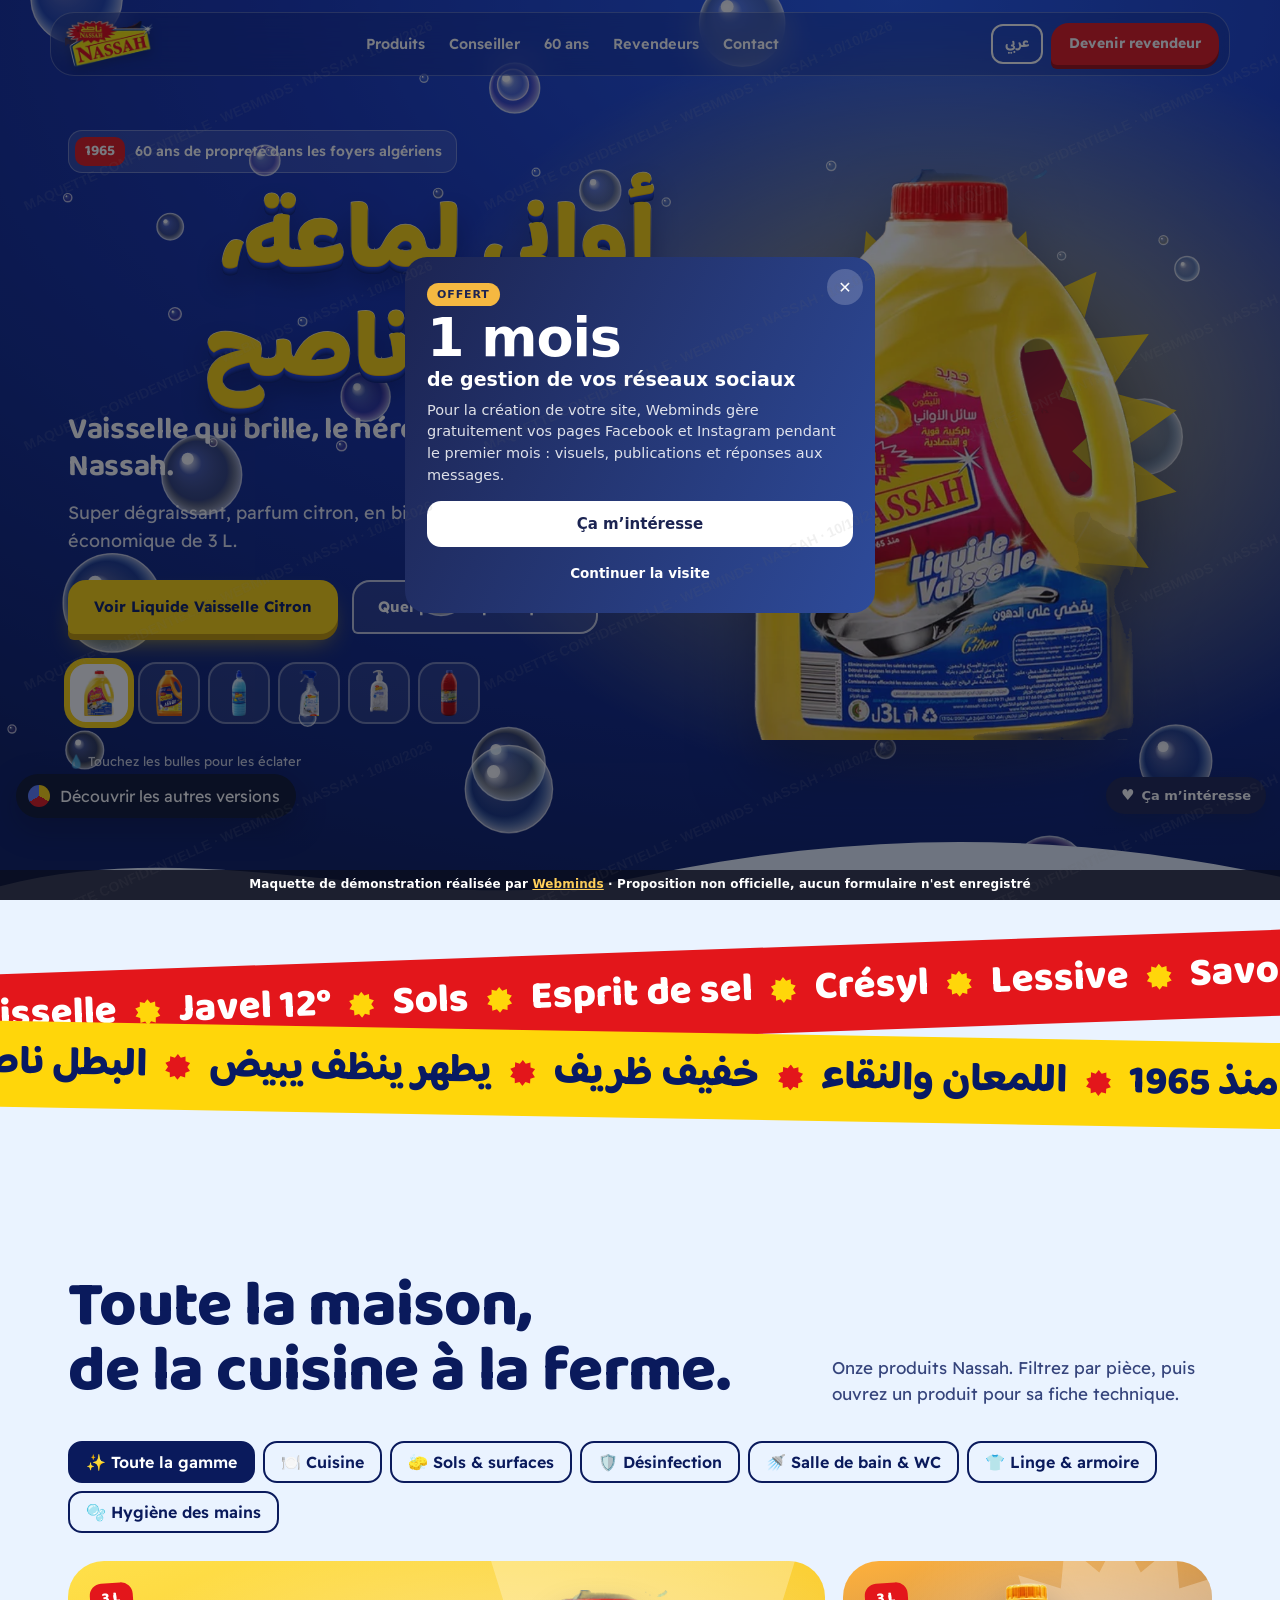
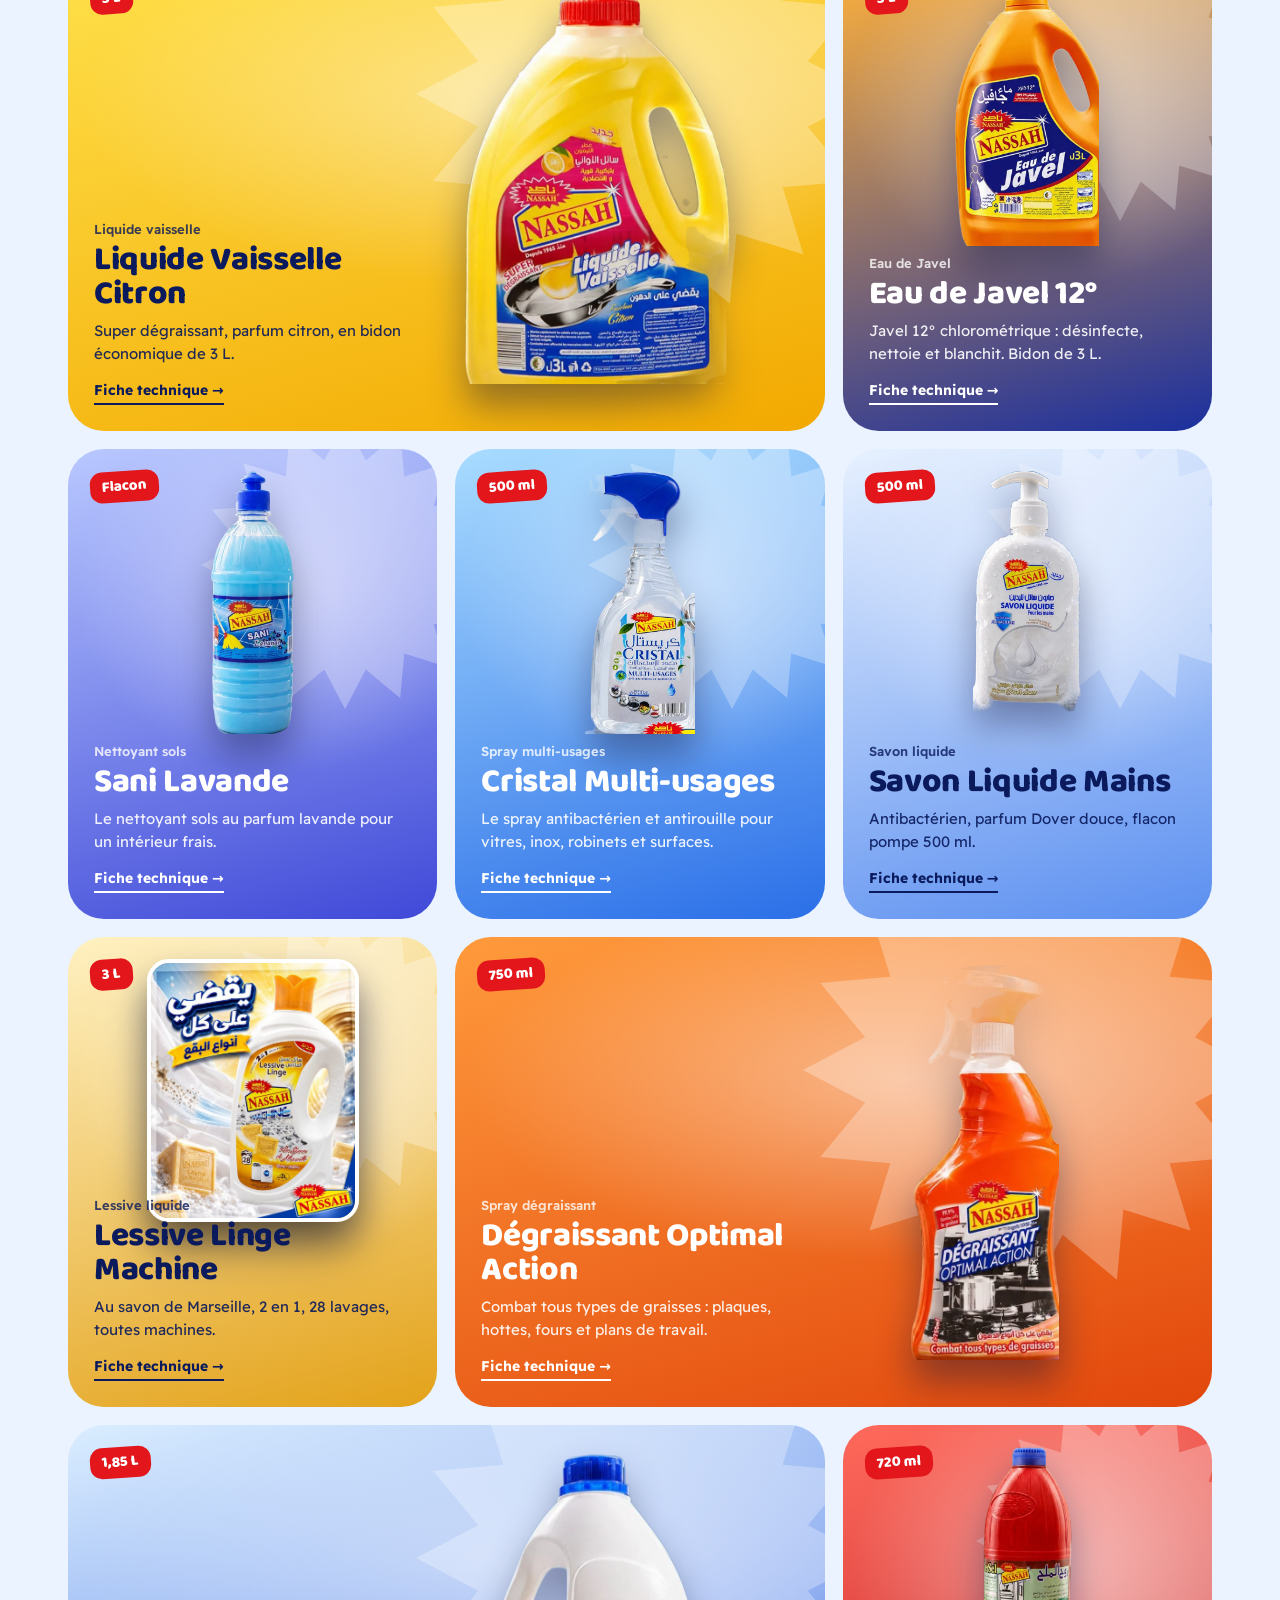
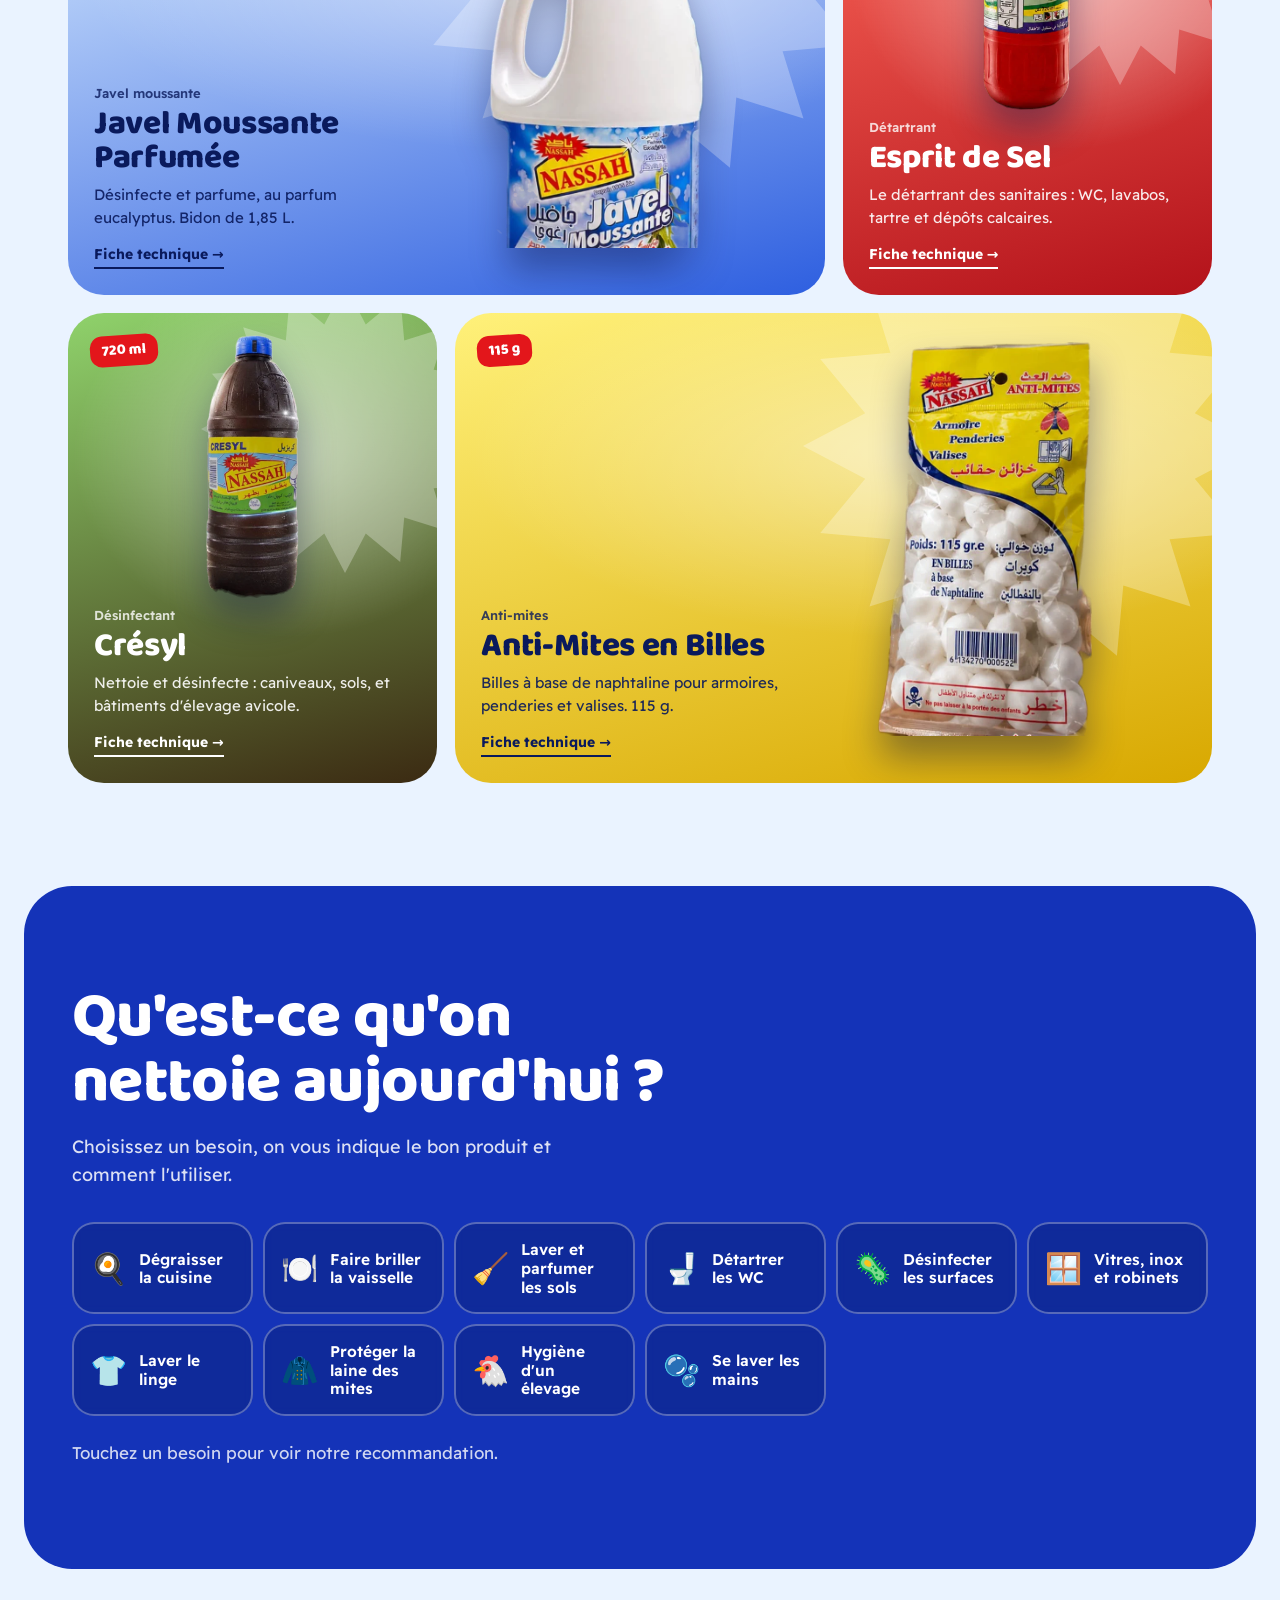
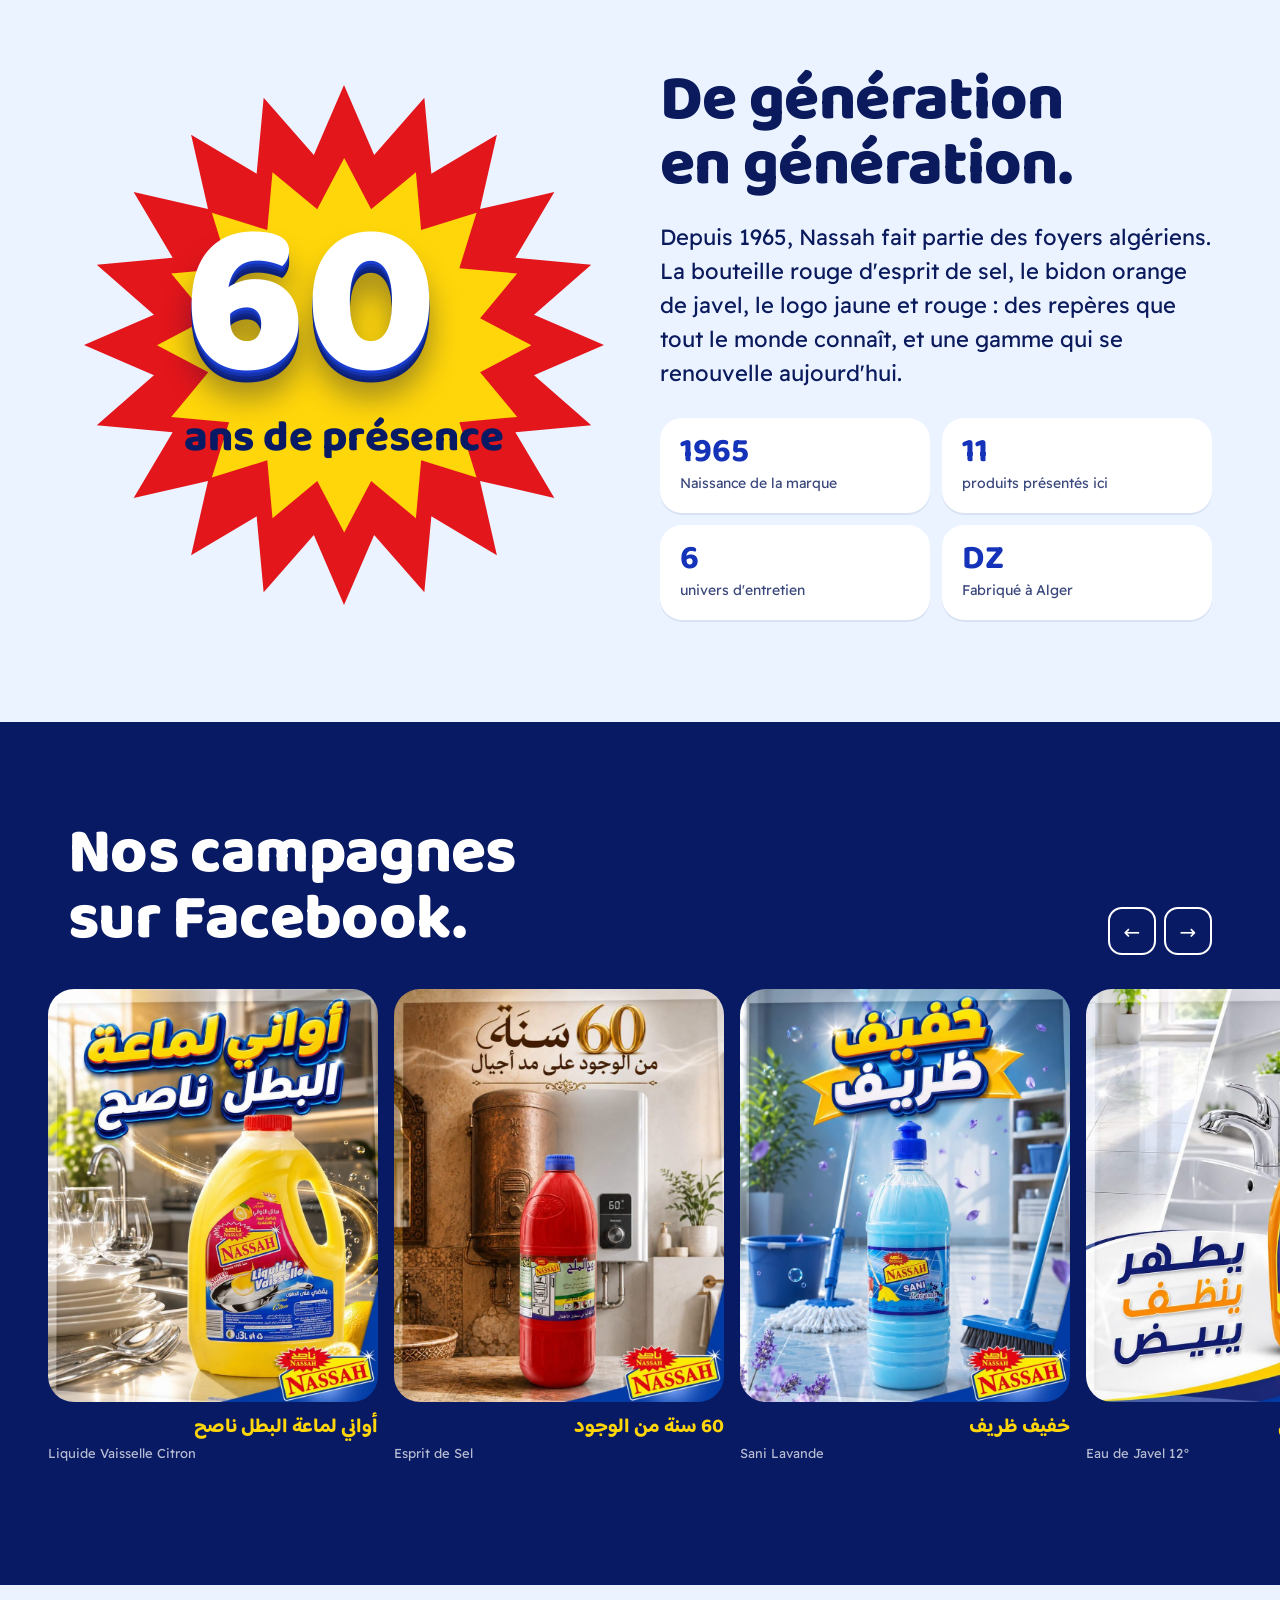
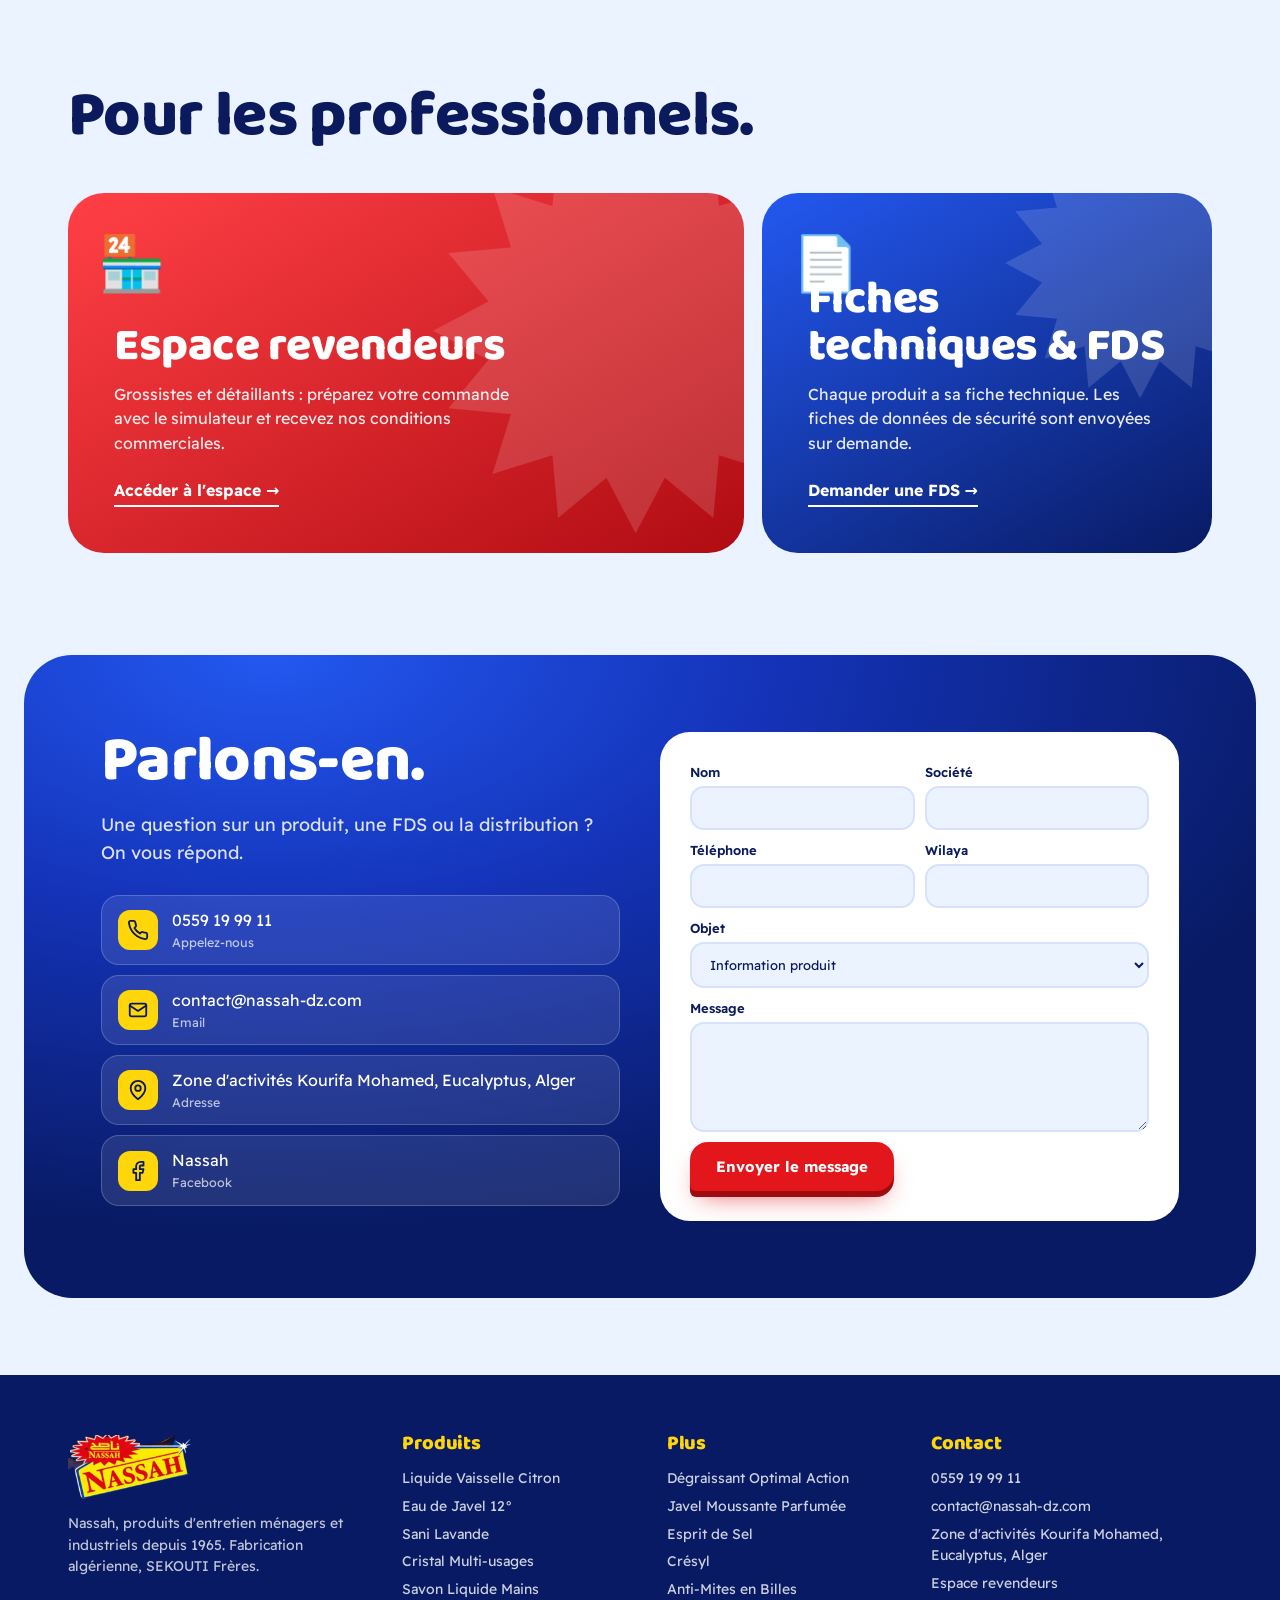
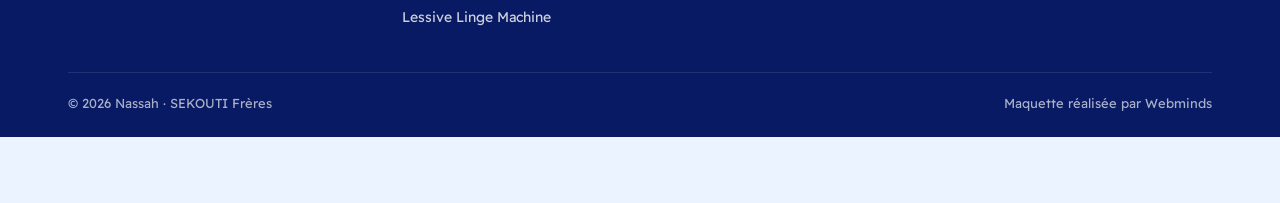
==== index.html @ f4f6f011 "QR codes réels, scan par caméra dans Nassah Connect et planche d'étiquettes à imprimer Co-Authored-B" ====
<!DOCTYPE html><html lang="fr"><head><meta charset="utf-8"><meta name="viewport" content="width=device-width,initial-scale=1,viewport-fit=cover"><meta name="theme-color" content="#1433b8"><link rel="preconnect" href="https://fonts.googleapis.com"><link rel="preconnect" href="https://fonts.gstatic.com" crossorigin><link href="https://fonts.googleapis.com/css2?family=Baloo+Bhaijaan+2:wght@600;700;800&family=Readex+Pro:wght@300;400;600;700&display=swap" rel="stylesheet"><style>:root{--yel:#ffd60a;--sun:#ffec80;--red:#e3161b;--blue:#1433b8;--royal:#2358f0;--navy:#081a63;--sky:#eaf3ff;--ink:#0a1a5c;--d:'Baloo Bhaijaan 2','Readex Pro',system-ui,sans-serif;--f:'Readex Pro',system-ui,sans-serif;--ease:cubic-bezier(.2,.8,.2,1)}*{box-sizing:border-box;margin:0;padding:0}:root{box-sizing:border-box;padding-top:env(safe-area-inset-top,0);padding-bottom:env(safe-area-inset-bottom,0)}html{scroll-behavior:smooth;overflow-x:clip;scroll-padding-top:90px}body{font-family:var(--f);background:var(--sky);color:var(--ink);overflow-x:clip;-webkit-font-smoothing:antialiased;line-height:1.55;font-size:16px}img{max-width:100%;display:block}a{color:inherit;text-decoration:none}button,input,select,textarea{font-family:inherit;font-size:inherit}:focus-visible{outline:3px solid var(--yel);outline-offset:3px;border-radius:6px}.skip{position:absolute;left:-9999px}.skip:focus{left:16px;top:16px;z-index:200;background:#fff;padding:10px 16px;border-radius:10px}.wrap{max-width:1240px;margin:0 auto;padding-inline:clamp(18px,4vw,48px)}section{padding-block:clamp(64px,8vw,112px);position:relative}h1,h2,h3,h4{font-family:var(--d);font-weight:800;line-height:1.02;letter-spacing:-.01em}h2{font-size:clamp(34px,5vw,68px)}html[lang=ar] h1,html[lang=ar] h2,html[lang=ar] h3{line-height:1.2}svg.i{width:1.1em;height:1.1em;flex:none}.x3d{font-family:'Baloo Bhaijaan 2',sans-serif;font-weight:800;color:var(--yel);direction:rtl;line-height:1.15;text-shadow:0 1px 0 #f0b400,0 2px 0 #1b3fd0,0 3px 0 #1a3bc6,0 4px 0 #1736b8,0 5px 0 #1532aa,0 6px 0 #122c98,0 7px 0 #0f2686,0 8px 0 #0c2076,0 16px 26px rgba(4,12,60,.45);-webkit-text-stroke:1.5px #fff5c2;paint-order:stroke fill}.x3d.w{color:#fff;-webkit-text-stroke:1.5px #fff;text-shadow:0 2px 0 #1b3fd0,0 3px 0 #1a3bc6,0 4px 0 #1736b8,0 5px 0 #1532aa,0 6px 0 #122c98,0 7px 0 #0f2686,0 8px 0 #0c2076,0 16px 26px rgba(4,12,60,.45)}.btn{display:inline-flex;align-items:center;justify-content:center;gap:10px;background:var(--red);color:#fff;padding:15px 26px;border-radius:18px 18px 18px 6px;font-weight:700;font-size:15px;border:0;cursor:pointer;white-space:nowrap;transition:transform .35s var(--ease),background .3s,box-shadow .35s;box-shadow:0 6px 0 #9e0c10,0 14px 26px -10px rgba(227,22,27,.7)}html[dir=rtl] .btn{border-radius:18px 18px 6px 18px}.btn:hover{transform:translateY(-3px);box-shadow:0 9px 0 #9e0c10,0 20px 30px -12px rgba(227,22,27,.7)}.btn:active{transform:translateY(3px);box-shadow:0 2px 0 #9e0c10}.btn.y{background:var(--yel);color:var(--navy);box-shadow:0 6px 0 #c79a00,0 14px 26px -10px rgba(255,214,10,.8)}.btn.y:hover{box-shadow:0 9px 0 #c79a00,0 20px 30px -12px rgba(255,214,10,.8)}.btn.ghost{background:rgba(255,255,255,.1);color:#fff;box-shadow:inset 0 0 0 2px rgba(255,255,255,.7)}.btn.ghost:hover{background:#fff;color:var(--navy)}.btn.sm{padding:10px 18px;font-size:14px;box-shadow:0 4px 0 #9e0c10}.btn.done{background:#18a558;box-shadow:0 6px 0 #0d6b38}.prog{position:fixed;top:0;left:0;height:4px;background:linear-gradient(90deg,var(--yel),var(--red));width:0;z-index:100}header.top{position:fixed;top:calc(12px + env(safe-area-inset-top,0px));left:50%;transform:translateX(-50%);z-index:60;width:min(1180px,calc(100% - 24px));display:flex;align-items:center;justify-content:space-between;gap:12px;padding:8px 10px 8px 14px;background:rgba(8,26,99,.25);border:1px solid rgba(255,255,255,.25);backdrop-filter:blur(16px);-webkit-backdrop-filter:blur(16px);border-radius:24px;color:#fff;transition:.35s}header.top.solid{background:rgba(255,255,255,.95);color:var(--navy);border-color:rgba(8,26,99,.08);box-shadow:0 16px 40px -18px rgba(8,26,99,.45)}header.top .logo img{height:46px;width:auto;filter:drop-shadow(0 3px 6px rgba(0,0,0,.25))}header.top nav{display:flex;gap:24px;font-size:14.5px;font-weight:600}header.top nav a{position:relative;padding:6px 0}header.top nav a::after{content:"";position:absolute;inset-inline:0;bottom:0;height:3px;border-radius:3px;background:var(--yel);transform:scaleX(0);transition:.3s}header.top nav a:hover::after{transform:scaleX(1)}.hr{display:flex;align-items:center;gap:8px}.lang{background:0 0;border:2px solid currentColor;color:inherit;border-radius:12px;padding:6px 12px;font-weight:700;font-size:14px;cursor:pointer;font-family:'Baloo Bhaijaan 2',sans-serif}.burger{display:none;width:44px;height:44px;border-radius:14px;border:0;background:var(--yel);color:var(--navy);font-size:20px;cursor:pointer}.menu{position:fixed;inset:0;z-index:70;background:var(--blue);color:#fff;display:none;flex-direction:column;justify-content:center;gap:8px;padding:0 32px}.menu.open{display:flex}.menu a{font-family:var(--d);font-size:clamp(32px,9vw,54px);font-weight:800}.menu .mx{position:absolute;top:calc(20px + env(safe-area-inset-top,0px));inset-inline-end:20px;width:48px;height:48px;border-radius:14px;border:0;background:#fff;color:var(--navy);font-size:20px;cursor:pointer}canvas.bcanvas{position:absolute;inset:0;width:100%;height:100%;z-index:1}.hero{--c1:#ffe04a;--c2:#f2a900;min-height:100svh;padding:0;color:#fff;overflow:hidden;display:flex;align-items:center;background:radial-gradient(70% 70% at 74% 44%,color-mix(in srgb,var(--c1) 70%,transparent) 0,transparent 60%),radial-gradient(120% 100% at 70% 0,var(--royal) 0,var(--blue) 40%,var(--navy) 100%);transition:background 1s}.hgrid{position:relative;z-index:2;display:grid;grid-template-columns:1.05fr .95fr;gap:24px;align-items:center;width:100%;padding-block:130px 150px;pointer-events:none}.hgrid a,.hgrid button{pointer-events:auto}.since{display:inline-flex;align-items:center;gap:10px;background:rgba(255,255,255,.12);border:1px solid rgba(255,255,255,.3);border-radius:14px;padding:6px 14px 6px 6px;font-weight:600;font-size:14px}html[dir=rtl] .since{padding:6px 6px 6px 14px}.since b{background:var(--red);border-radius:10px;padding:3px 10px;font-family:var(--d);font-size:15px}.hslog{font-size:clamp(46px,7.4vw,112px);margin:18px 0 4px;min-height:2.3em;display:flex;align-items:flex-end}.hslog span{display:inline-block;animation:slogIn .8s var(--ease) both}@keyframes slogIn{from{opacity:0;transform:translateY(30px) scale(.9) rotate(-2deg)}to{opacity:1;transform:none}}.hero h1{font-size:clamp(22px,2.4vw,32px);font-weight:700;max-width:520px;line-height:1.2}.hero .lead{max-width:470px;font-size:clamp(15px,1.4vw,18px);opacity:.88;margin:12px 0 26px}.acts{display:flex;gap:14px;flex-wrap:wrap;align-items:center}.hint{display:inline-flex;align-items:center;gap:8px;margin-top:26px;font-size:13px;opacity:.8}.hint .pc{background:var(--yel);color:var(--navy);border-radius:8px;padding:1px 8px;font-weight:800;opacity:0;transition:.3s}.hint.on .pc{opacity:1}.hstage{position:relative;height:clamp(380px,48vw,640px);display:grid;place-items:center;--px:0;--py:0}.hstage .sun{position:absolute;width:88%;aspect-ratio:1;color:var(--yel);opacity:.95;animation:spin 40s linear infinite;filter:drop-shadow(0 20px 40px rgba(0,0,0,.25))}.hstage .sun2{position:absolute;width:64%;aspect-ratio:1;color:var(--red);animation:spin 28s linear infinite reverse}@keyframes spin{to{rotate:360deg}}.hstage .ring{position:absolute;width:60%;aspect-ratio:1;border-radius:50%;border:2px solid rgba(255,255,255,.4);animation:ring 5s ease-out infinite}.hstage .ring:nth-of-type(2){animation-delay:2.5s}@keyframes ring{0%{scale:.5;opacity:.9}100%{scale:1.6;opacity:0}}.hprod{position:relative;height:84%;display:grid;place-items:center;transform:translate(calc(var(--px)*18px),calc(var(--py)*12px));transition:transform .3s ease-out}.hprod img{max-height:100%;width:auto;filter:drop-shadow(0 34px 30px rgba(4,12,60,.5));animation:flo 6s ease-in-out infinite}.hprod img.phot{border-radius:32px;max-height:88%;box-shadow:0 30px 60px -20px rgba(0,0,0,.6);border:6px solid #fff}.hprod img.off{opacity:0;transform:translateY(60px) rotate(8deg) scale(.85)}.hprod img{transition:opacity .6s,transform .8s var(--ease)}@keyframes flo{50%{translate:0 -16px}}.pick{display:flex;gap:8px;margin-top:28px;flex-wrap:wrap}.pick button{width:62px;height:62px;border-radius:18px;border:2px solid rgba(255,255,255,.35);background:rgba(255,255,255,.1);cursor:pointer;display:grid;place-items:center;padding:6px;transition:.3s var(--ease)}.pick button img{max-height:100%;width:auto}.pick button:hover{transform:translateY(-4px);background:rgba(255,255,255,.22)}.pick button.on{background:#fff;border-color:var(--yel);box-shadow:0 0 0 4px var(--yel)}.hwave{position:absolute;bottom:-1px;left:0;width:100%;height:clamp(50px,8vw,110px);z-index:3;pointer-events:none}.hwave path{fill:var(--sky)}.bands{overflow:hidden;padding:30px 0 50px}.bands .in{margin:0 -5%;transform:rotate(-2deg)}.band{overflow:hidden;white-space:nowrap;padding:12px 0;background:var(--red);color:#fff;display:flex}.band.y{background:var(--yel);color:var(--navy);transform:rotate(3deg) translateY(-6px)}.band .mq{display:flex}.band .mq>div{display:flex;align-items:center;animation:mq 40s linear infinite;flex:none}.band.y .mq>div{animation-direction:reverse}.band b{font-family:var(--d);font-weight:800;font-size:clamp(22px,3.2vw,40px);margin-inline:18px}.band .st{width:26px;height:26px;color:var(--yel);flex:none}.band.y .st{color:var(--red)}@keyframes mq{to{transform:translateX(-100%)}}.head{display:flex;justify-content:space-between;align-items:flex-end;gap:24px;flex-wrap:wrap}.head p{max-width:380px;font-size:17px;opacity:.8}.chips{display:flex;gap:8px;flex-wrap:wrap;margin-top:34px}.chip{border:2px solid var(--ink);background:0 0;color:var(--ink);border-radius:14px;padding:9px 16px;font-weight:600;cursor:pointer;transition:.25s}.chip:hover{background:#fff}.chip.on{background:var(--ink);color:#fff}.grid{display:grid;grid-template-columns:repeat(3,1fr);gap:18px;margin-top:28px}.card{position:relative;border-radius:36px;min-height:470px;padding:26px;display:flex;flex-direction:column;justify-content:flex-end;overflow:hidden;color:var(--k);background:radial-gradient(90% 60% at 60% 30%,rgba(255,255,255,.45),transparent 65%),linear-gradient(165deg,var(--c1),var(--c2));transition:transform .5s var(--ease),box-shadow .5s,opacity .4s}.card.wide{grid-column:span 2}.card:hover{transform:translateY(-8px);box-shadow:0 40px 60px -34px rgba(8,26,99,.7)}.card .sb{position:absolute;width:78%;top:-6%;inset-inline-end:-14%;color:rgba(255,255,255,.28);transition:rotate 1.2s var(--ease)}.card:hover .sb{rotate:40deg}.card .pi{position:absolute;top:22px;left:0;right:0;height:60%;display:grid;place-items:center;z-index:1;transition:transform .7s var(--ease)}.card .pi img{max-height:100%;width:auto;filter:drop-shadow(0 22px 18px rgba(4,12,60,.4))}.card .pi img.phot{border-radius:22px;max-height:96%;border:4px solid #fff;box-shadow:0 20px 40px -14px rgba(0,0,0,.5)}.card:hover .pi{transform:translateY(-8px) rotate(-5deg) scale(1.05)}.card .tx{position:relative;z-index:2}.card .ty{font-size:13px;font-weight:600;opacity:.8}.card h3{font-size:clamp(26px,2.6vw,34px);margin:4px 0 6px}.card p{font-size:15px;opacity:.9;max-width:380px}.card .fmt{position:absolute;top:22px;inset-inline-start:22px;z-index:3;background:var(--red);color:#fff;font-family:var(--d);font-weight:800;border-radius:12px;padding:4px 12px;font-size:15px;transform:rotate(-4deg)}.card .go{display:inline-flex;align-items:center;gap:8px;margin-top:14px;font-weight:700;font-size:14px;border-bottom:2px solid currentColor;padding-bottom:2px}.card.hide{display:none}.adv{background:var(--blue);color:#fff;border-radius:48px;margin-inline:clamp(10px,2vw,24px);overflow:hidden}.adv .wrap{position:relative;z-index:2;pointer-events:none}.adv .wrap *{pointer-events:auto}.adv h2{color:#fff}.adv p.sub{opacity:.85;margin-top:14px;font-size:18px;max-width:560px}.needs{display:grid;grid-template-columns:repeat(auto-fill,minmax(180px,1fr));gap:10px;margin-top:34px}.need{border:2px solid rgba(255,255,255,.3);border-radius:22px;background:rgba(8,26,99,.35);padding:16px;text-align:start;cursor:pointer;color:#fff;display:flex;align-items:center;gap:12px;font-weight:600;font-size:15.5px;line-height:1.2;transition:.3s var(--ease);backdrop-filter:blur(4px)}.need:hover{transform:translateY(-4px);border-color:#fff}.need.on{background:var(--yel);color:var(--navy);border-color:var(--yel)}.need .em{font-size:30px;line-height:1}.nres{margin-top:24px}.nbox{display:grid;grid-template-columns:.85fr 1.15fr;gap:18px;background:#fff;color:var(--ink);border-radius:34px;padding:14px;animation:pop .5s var(--ease)}@keyframes pop{from{opacity:0;transform:translateY(20px) scale(.97)}}.nstage{border-radius:24px;display:flex;align-items:flex-end;justify-content:center;gap:4px;padding:26px 14px 16px;min-height:300px;position:relative;overflow:hidden;background:linear-gradient(160deg,var(--c1),var(--c2))}.nstage .sb{position:absolute;width:90%;color:rgba(255,255,255,.35);top:5%;animation:spin 30s linear infinite}.nstage img{position:relative;max-height:260px;width:auto;filter:drop-shadow(0 18px 14px rgba(4,12,60,.4))}.nstage img.phot{max-height:270px;border-radius:18px;border:4px solid #fff}.nstage img+img{max-height:210px}.ninfo{padding:14px 10px}.ninfo .r{display:inline-block;background:var(--red);color:#fff;border-radius:10px;padding:4px 12px;font-size:13px;font-weight:700}.ninfo h3{font-size:clamp(26px,2.8vw,38px);margin:12px 0}.ninfo ul{list-style:none;display:grid;gap:10px;margin:14px 0 18px}.ninfo li{display:flex;gap:12px;align-items:flex-start}.ninfo li svg{background:var(--yel);color:var(--navy);border-radius:8px;padding:3px;width:24px;height:24px}.empty{opacity:.8;font-size:17px}.hist{overflow:hidden}.hgrid2{display:grid;grid-template-columns:1fr 1fr;gap:40px;align-items:center}.sixty{position:relative;display:grid;place-items:center;aspect-ratio:1;max-width:520px;margin-inline:auto;width:100%}.sixty .sb{position:absolute;inset:0;color:var(--red);animation:spin 60s linear infinite}.sixty .sb2{position:absolute;inset:14%;color:var(--yel);animation:spin 45s linear infinite reverse}.sixty .n{position:relative;font-family:'Baloo Bhaijaan 2';font-weight:800;font-size:clamp(120px,17vw,230px);line-height:.8;color:#fff;text-shadow:0 3px 0 #1b3fd0,0 6px 0 #1532aa,0 9px 0 #0f2686,0 12px 0 #0c2076,0 26px 30px rgba(4,12,60,.4)}.sixty .n small{display:block;text-align:center;font-size:.2em;color:var(--navy);text-shadow:none;margin-top:18px}.hist p.big{font-size:clamp(18px,1.8vw,22px);margin-top:18px}.facts{display:grid;grid-template-columns:1fr 1fr;gap:12px;margin-top:28px}.fact{background:#fff;border-radius:22px;padding:18px 20px;box-shadow:0 2px 0 rgba(8,26,99,.08)}.fact b{display:block;font-family:var(--d);font-size:34px;line-height:1;color:var(--blue)}.fact span{font-size:14px;opacity:.8}.camp{background:var(--navy);color:#fff;overflow:hidden}.camp h2{color:#fff}.rail{display:flex;gap:16px;overflow-x:auto;scroll-snap-type:x mandatory;padding:34px clamp(18px,4vw,48px) 20px;scrollbar-width:thin;scrollbar-color:var(--yel) transparent}.rail figure{flex:0 0 clamp(240px,26vw,330px);scroll-snap-align:start;position:relative}.rail img{border-radius:26px;aspect-ratio:4/5;object-fit:cover;width:100%;transition:transform .5s var(--ease)}.rail figure:hover img{transform:translateY(-6px) rotate(-1deg)}.rail figcaption{margin-top:10px;font-family:'Baloo Bhaijaan 2';font-weight:700;font-size:20px;direction:rtl;text-align:right;color:var(--yel)}.rail figcaption small{display:block;direction:ltr;text-align:left;font-family:var(--f);font-weight:400;font-size:13px;color:#fff;opacity:.7}html[dir=rtl] .rail figcaption small{direction:rtl;text-align:right}.railnav{display:flex;gap:8px}.railnav button{width:48px;height:48px;border-radius:14px;border:2px solid #fff;background:0 0;color:#fff;font-size:20px;cursor:pointer}.railnav button:hover{background:#fff;color:var(--navy)}.duo{display:grid;grid-template-columns:1.2fr .8fr;gap:18px;margin-top:40px}.esp{position:relative;overflow:hidden;border-radius:36px;padding:clamp(26px,4vw,46px);min-height:360px;display:flex;flex-direction:column;justify-content:flex-end;color:#fff;transition:transform .5s var(--ease)}.esp:hover{transform:translateY(-6px)}.esp.r{background:linear-gradient(150deg,#ff4046,#b00c12)}.esp.b{background:linear-gradient(150deg,var(--royal),var(--navy))}.esp .sb{position:absolute;width:60%;top:-18%;inset-inline-end:-14%;color:rgba(255,255,255,.14);transition:rotate 1.4s var(--ease)}.esp:hover .sb{rotate:45deg}.esp h3{font-size:clamp(30px,3.6vw,50px);position:relative}.esp p{max-width:420px;margin-top:10px;position:relative;opacity:.9}.esp .go{position:relative;margin-top:22px;font-weight:700;display:inline-flex;gap:8px;border-bottom:2px solid;align-self:flex-start;padding-bottom:2px}.esp .ico{position:absolute;top:28px;inset-inline-start:30px;font-size:54px}.contact{position:relative;margin:0 clamp(10px,2vw,24px) clamp(40px,6vw,80px);border-radius:48px;overflow:hidden;background:radial-gradient(90% 90% at 20% 0,var(--royal),var(--blue) 45%,var(--navy));color:#fff}.contact .cg{position:relative;z-index:2;display:grid;grid-template-columns:1fr 1fr;gap:40px;padding:clamp(34px,6vw,80px);pointer-events:none}.contact .cg *{pointer-events:auto}.contact h2{color:#fff}.cinfo{display:grid;gap:10px;margin-top:28px}.cinfo a{display:flex;align-items:center;gap:14px;background:rgba(255,255,255,.1);border:1px solid rgba(255,255,255,.2);border-radius:18px;padding:12px 16px;transition:.3s}.cinfo a:hover{background:rgba(255,255,255,.2)}.cinfo svg{width:40px;height:40px;background:var(--yel);color:var(--navy);border-radius:12px;padding:9px}.cinfo small{display:block;opacity:.7;font-size:12.5px}.f{display:grid;grid-template-columns:1fr 1fr;gap:10px;align-content:start;background:#fff;border-radius:30px;padding:clamp(18px,3vw,30px);color:var(--ink)}.f .full{grid-column:1/-1}.f label{display:grid;gap:4px;font-size:13px;font-weight:600}.f input,.f select,.f textarea{border:2px solid #d6e2fb;background:var(--sky);border-radius:14px;padding:12px 14px;color:var(--ink);width:100%}.f input:focus,.f select:focus,.f textarea:focus{border-color:var(--blue);outline:0}.f textarea{min-height:110px;resize:vertical}.f .btn{grid-column:1/-1;justify-self:start}.ft{background:var(--navy);color:#fff;padding:60px 0 24px}.fg{display:grid;grid-template-columns:1.3fr 1fr 1fr 1.2fr;gap:30px}.flogo{height:64px;width:auto;margin-bottom:14px}.ft p{opacity:.75;max-width:320px;font-size:14px}.ft h4{font-size:20px;margin-bottom:10px;color:var(--yel)}.ft a{display:block;opacity:.8;font-size:14px;padding:3px 0}.ft a:hover{opacity:1;color:var(--yel)}.fb{display:flex;justify-content:space-between;gap:12px;flex-wrap:wrap;border-top:1px solid rgba(255,255,255,.15);margin-top:40px;padding-top:20px;font-size:13px;opacity:.65}.rv{opacity:0;transform:translateY(28px);transition:opacity .7s,transform .8s var(--ease)}.rv.in{opacity:1;transform:none}.phero{--c1:#ffe04a;--c2:#f2a900;padding:0;overflow:hidden;color:var(--k,#fff);background:radial-gradient(80% 80% at 70% 40%,rgba(255,255,255,.4),transparent 60%),linear-gradient(160deg,var(--c1),var(--c2))}.phero .hgrid{padding-block:140px 130px}.crumb{font-size:14px;opacity:.8;display:flex;gap:8px;flex-wrap:wrap}.crumb a{text-decoration:underline}.phero h1{font-size:clamp(40px,6vw,82px);margin:14px 0 10px;line-height:.98}.phero .x3d{font-size:clamp(30px,4.2vw,58px);margin:8px 0 14px}.phero .lead{font-size:18px;max-width:520px;opacity:.92}.tags{display:flex;flex-wrap:wrap;gap:8px;margin:18px 0 24px}.tags span{background:rgba(255,255,255,.3);border:1.5px solid rgba(255,255,255,.55);border-radius:12px;padding:6px 12px;font-weight:600;font-size:14px;backdrop-filter:blur(4px)}.phero .hstage .sun{color:rgba(255,255,255,.45)}.phero .hstage .sun2{color:rgba(255,255,255,.25)}.phero .hwave path{fill:var(--sky)}.pgrid{display:grid;grid-template-columns:1.1fr .9fr;gap:22px;align-items:start}.panel{background:#fff;border-radius:32px;padding:clamp(22px,3vw,36px)}.panel h2{font-size:clamp(28px,3vw,40px);margin-bottom:14px}.panel p{font-size:17px}.steps{list-style:none;counter-reset:s;display:grid;gap:12px;margin-top:8px}.steps li{counter-increment:s;display:flex;gap:14px;align-items:flex-start;font-size:16px}.steps li::before{content:counter(s);flex:none;width:36px;height:36px;border-radius:12px;background:var(--yel);color:var(--navy);font-family:var(--d);font-weight:800;display:grid;place-items:center;font-size:19px}.caut{list-style:none;display:grid;gap:10px}.caut li{display:flex;gap:12px;align-items:flex-start}.caut svg{color:var(--red);width:22px;height:22px;margin-top:2px}.specs{display:grid;grid-template-columns:1fr 1fr;gap:10px;margin-top:18px}.specs div{background:var(--sky);border-radius:18px;padding:14px 16px}.specs small{display:block;font-size:12.5px;opacity:.7}.specs b{font-family:var(--d);font-size:22px}.postimg{border-radius:28px;overflow:hidden;margin-top:18px}.rel{display:grid;grid-template-columns:repeat(4,1fr);gap:14px;margin-top:30px}.rel .card{min-height:340px;padding:20px}.rel .card h3{font-size:22px}.rel .card p{display:none}.sim{display:grid;grid-template-columns:1.3fr .7fr;gap:18px;margin-top:34px;align-items:start}.srow{display:grid;grid-template-columns:56px 1fr auto;gap:14px;align-items:center;background:#fff;border-radius:20px;padding:10px 14px;margin-bottom:8px}.srow img{height:52px;width:auto;margin-inline:auto}.srow img.phot{border-radius:10px}.srow b{font-family:var(--d);font-size:19px;display:block;line-height:1.1}.srow small{opacity:.7;font-size:13px}.qty{display:flex;align-items:center;gap:6px}.qty button{width:36px;height:36px;border-radius:11px;border:2px solid var(--ink);background:#fff;font-weight:800;cursor:pointer}.qty button:hover{background:var(--ink);color:#fff}.qty output{min-width:32px;text-align:center;font-family:var(--d);font-weight:800;font-size:20px}.recap{position:sticky;top:100px;background:var(--navy);color:#fff;border-radius:30px;padding:26px}.recap h3{font-size:30px;color:var(--yel)}.recap ul{list-style:none;margin:16px 0;display:grid;gap:6px;font-size:15px}.recap li{display:flex;justify-content:space-between;gap:10px;border-bottom:1px dashed rgba(255,255,255,.2);padding-bottom:6px}.recap .tot{font-family:var(--d);font-size:26px;margin:10px 0 18px}.perks{display:grid;grid-template-columns:repeat(3,1fr);gap:14px;margin-top:34px}.perk{background:#fff;border-radius:26px;padding:24px}.perk .e{font-size:38px}.perk h3{font-size:24px;margin:10px 0 6px}@media (max-width:1000px){header.top .btn.sm,header.top nav{display:none}.burger{display:grid;place-items:center}.hgrid{grid-template-columns:1fr;padding-block:110px 120px;text-align:start}.hstage{height:clamp(320px,80vw,460px);order:-1;margin-top:10px}.hslog{min-height:0}.grid{grid-template-columns:1fr 1fr}.card.wide{grid-column:span 2}.contact .cg,.duo,.hgrid2,.pgrid,.sim{grid-template-columns:1fr}.nbox{grid-template-columns:1fr}.fg{grid-template-columns:1fr 1fr}.rel{grid-template-columns:1fr 1fr}.perks{grid-template-columns:1fr}.recap{position:static}}@media (max-width:620px){.grid{grid-template-columns:1fr}.card.wide{grid-column:auto}.card{min-height:430px}.f{grid-template-columns:1fr}.fg{grid-template-columns:1fr}.facts{grid-template-columns:1fr 1fr}.adv,.contact{border-radius:32px}.pick button{width:52px;height:52px}}@media (prefers-reduced-motion:reduce){*,::after,::before{animation:none!important;transition:none!important}.rv{opacity:1;transform:none}}span.sb,span.sb2,span.sun,span.sun2{display:block}span.sb svg,span.sb2 svg,span.sun svg,span.sun2 svg{width:100%;height:100%;display:block}.hprod{height:78%;width:100%}.hprod img{height:100%;max-width:90%;object-fit:contain;margin-inline:auto}.hprod img.phot{height:88%;width:auto}.pick button img{height:100%;object-fit:contain}.card .pi img{height:100%;max-width:88%;object-fit:contain}.card .pi img.phot{height:96%;width:auto;max-width:92%}.nstage img{height:240px;max-height:none;object-fit:contain;max-width:48%}.nstage img:only-of-type{max-width:80%}.nstage img+img{height:190px}.nstage img.phot{height:260px;max-width:70%}.srow img{height:52px;max-width:56px;object-fit:contain}.hprod{position:absolute;inset:9% 4% 6%;height:auto;width:auto;display:flex;align-items:center;justify-content:center}.hprod img{height:auto;max-height:100%;max-width:90%;width:auto}.hprod img.phot{max-height:90%;height:auto}.pick button{display:flex;align-items:center;justify-content:center}.pick button img{height:auto;max-height:100%;max-width:100%}.card .pi{display:flex;align-items:center;justify-content:center;height:56%}.card .pi img{height:auto;max-height:100%;max-width:86%;width:auto}.card .pi img.phot{height:auto;max-height:100%}.card.wide .pi{top:6%;height:84%;left:auto;right:4%;width:52%}html[dir=rtl] .card.wide .pi{right:auto;left:4%}.card.wide .tx{max-width:46%}.card.wide .sb{width:60%;top:-20%;inset-inline-end:-6%}@media (max-width:620px){.card.wide .pi{top:22px;height:56%;left:0;right:0;width:auto}.card.wide .tx{max-width:none}}.hprod{inset:4% 2% 3%}.rail{scroll-padding-inline:clamp(18px,4vw,48px)}</style><link rel="icon" href="img/logo-nassah.png"><title>Nassah — Produits d'entretien depuis 1965</title><meta name="description" content="Nassah (SEKOUTI Frères) : liquide vaisselle, eau de javel, nettoyants sols, esprit de sel, crésyl, lessive, savon liquide… Produits d'entretien algériens depuis 1965."><meta name="robots" content="noindex, nofollow"></head><body data-home="1"><div id="hdr"></div><main id="main"><section class="hero" id="top"><canvas class="bcanvas"></canvas><div class="wrap hgrid"><div><span class="since"><b>1965</b><span data-ar="60 سنة من النقاء في البيوت الجزائرية">60 ans de propreté dans les foyers algériens</span></span><div class="hslog x3d" id="hslog"></div><h1 id="hname"></h1><p class="lead" id="hlead"></p><div class="acts"><a class="btn y" id="hlink" href="#gamme"></a><a class="btn ghost" href="#conseiller" data-ar="أي منتج لأي استعمال؟">Quel produit pour quoi ?</a></div><div class="pick" id="pick" role="group" aria-label="Choisir un produit"></div><span class="hint" id="hint"><span data-ar="💧 المسوا الفقاعات لتفجيرها">💧 Touchez les bulles pour les éclater</span><span class="pc" id="popc">0</span></span></div><div class="hstage" id="hs"><span class="sun"></span><span class="sun2"></span><i class="ring"></i><i class="ring"></i><div class="hprod" id="hprod"></div></div></div><svg class="hwave" viewBox="0 0 1440 110" preserveAspectRatio="none"><path d="M0 70 C240 10 480 110 720 60 S1200 10 1440 60 V110 H0Z"/></svg></section><div class="bands" aria-hidden="true"><div class="in"><div class="band"><div class="mq" data-w="Vaisselle|Javel 12°|Sols|Esprit de sel|Crésyl|Lessive|Savon mains|Anti-mites|Cristal"></div></div><div class="band y"><div class="mq" data-w="البطل ناصح|يطهر ينظف يبيض|خفيف ظريف|اللمعان والنقاء|منذ 1965"></div></div></div></div><section id="gamme"><div class="wrap"><div class="head"><h2 data-ar="كل البيت،<br>من المطبخ إلى المزرعة.">Toute la maison,<br>de la cuisine à la ferme.</h2><p data-ar="11 منتجا ناصح. اختاروا مكانا لتصفية المنتجات، واضغطوا على منتج لفيشه التقني.">Onze produits Nassah. Filtrez par pièce, puis ouvrez un produit pour sa fiche technique.</p></div><div class="chips" id="chips" role="group" aria-label="Filtrer"></div><div class="grid" id="grid"></div></div></section><section id="conseiller" class="adv"><canvas class="bcanvas" data-n="22"></canvas><div class="wrap"><h2 data-ar="واش حابين<br>تنظفو اليوم؟">Qu'est-ce qu'on<br>nettoie aujourd'hui ?</h2><p class="sub" data-ar="اختاروا حاجتكم ونقترح عليكم المنتج المناسب وطريقة الاستعمال.">Choisissez un besoin, on vous indique le bon produit et comment l'utiliser.</p><div class="needs" id="needs"></div><div class="nres" id="nres" aria-live="polite"></div></div></section><section id="histoire" class="hist"><div class="wrap hgrid2"><div class="sixty rv"><span class="sb"></span><span class="sb2"></span><div class="n">60<small data-ar="سنة من الوجود">ans de présence</small></div></div><div class="rv"><h2 data-ar="على مدّ أجيال.">De génération<br>en génération.</h2><p class="big" data-ar="منذ 1965، ناصح موجودة في البيوت الجزائرية. قارورة روح الملح الحمراء، بيدون جافيل البرتقالي، والشعار الأصفر والأحمر: علامات يعرفها الجميع، ومنتجات تتجدد اليوم بحلة جديدة.">Depuis 1965, Nassah fait partie des foyers algériens. La bouteille rouge d'esprit de sel, le bidon orange de javel, le logo jaune et rouge : des repères que tout le monde connaît, et une gamme qui se renouvelle aujourd'hui.</p><div class="facts"><div class="fact"><b>1965</b><span data-ar="تأسيس العلامة">Naissance de la marque</span></div><div class="fact"><b>11</b><span data-ar="منتجا في هذا الموقع">produits présentés ici</span></div><div class="fact"><b>6</b><span data-ar="أماكن في البيت">univers d'entretien</span></div><div class="fact"><b>DZ</b><span data-ar="صناعة جزائرية، الجزائر العاصمة">Fabriqué à Alger</span></div></div></div></div></section><section class="camp"><div class="wrap head"><h2 data-ar="حملاتنا<br>على فيسبوك.">Nos campagnes<br>sur Facebook.</h2><div class="railnav"><button type="button" id="rp" aria-label="Précédent">←</button><button type="button" id="rn" aria-label="Suivant">→</button></div></div><div class="rail" id="rail"></div></section><section><div class="wrap"><h2 class="rv" data-ar="للمحترفين.">Pour les professionnels.</h2><div class="duo"><a class="esp r rv" href="revendeurs.html"><span class="sb"></span><span class="ico" aria-hidden="true">🏪</span><h3 data-ar="فضاء الموزّعين">Espace revendeurs</h3><p data-ar="تجار الجملة والتجزئة: حضّروا طلبيتكم بالمحاكي واطلبوا شروطنا التجارية.">Grossistes et détaillants : préparez votre commande avec le simulateur et recevez nos conditions commerciales.</p><span class="go" data-ar="ادخلوا الفضاء ←">Accéder à l'espace →</span></a> <a class="esp b rv" href="#contact"><span class="sb"></span><span class="ico" aria-hidden="true">📄</span><h3 data-ar="الفيشات التقنية وFDS">Fiches techniques & FDS</h3><p data-ar="لكل منتج فيش تقني. ورقة بيانات السلامة متوفرة عند الطلب.">Chaque produit a sa fiche technique. Les fiches de données de sécurité sont envoyées sur demande.</p><span class="go" data-ar="اطلبوا FDS ←">Demander une FDS →</span></a></div></div></section><div class="contact" id="contact"><canvas class="bcanvas" data-n="16"></canvas><div class="cg"><div><h2 data-ar="تحدثوا معنا.">Parlons-en.</h2><p style="margin-top:14px;opacity:.85;font-size:18px" data-ar="سؤال عن منتج، طلب FDS أو توزيع؟ نجيبكم.">Une question sur un produit, une FDS ou la distribution ? On vous répond.</p><div class="cinfo" id="cinfo"></div></div><form class="f" id="form"><label><span data-ar="الاسم">Nom</span><input required autocomplete="name"></label> <label><span data-ar="المؤسسة">Société</span><input autocomplete="organization"></label> <label><span data-ar="الهاتف">Téléphone</span><input type="tel" required autocomplete="tel"></label> <label><span data-ar="الولاية">Wilaya</span><input></label> <label class="full"><span data-ar="الموضوع">Objet</span><select id="subj"></select></label> <label class="full"><span data-ar="رسالتكم">Message</span><textarea></textarea></label> <button class="btn" type="submit" data-ar="إرسال الرسالة">Envoyer le message</button></form></div></div></main><div id="ftr"></div><script>const _0x10df77=_0x308a;(function(_0x363643,_0x2ad97a){const _0x4f28db=_0x308a,_0x52d24e=_0x363643();while(!![]){try{const _0x587b4b=parseInt(_0x4f28db(0x196))/0x1+parseInt(_0x4f28db(0xd9))/0x2*(parseInt(_0x4f28db(0x128))/0x3)+-parseInt(_0x4f28db(0x167))/0x4*(-parseInt(_0x4f28db(0xc2))/0x5)+parseInt(_0x4f28db(0xaa))/0x6+-parseInt(_0x4f28db(0xf5))/0x7+-parseInt(_0x4f28db(0x12e))/0x8+-parseInt(_0x4f28db(0x158))/0x9;if(_0x587b4b===_0x2ad97a)break;else _0x52d24e['push'](_0x52d24e['shift']());}catch(_0x3b8ed8){_0x52d24e['push'](_0x52d24e['shift']());}}}(_0x3cee,0x96814));const _0x49f055=(function(){let _0x41a7a5=!![];return function(_0x10becc,_0x41ca51){const _0xa601c=_0x41a7a5?function(){const _0x2507dc=_0x308a;if(_0x41ca51){const _0x21edb6=_0x41ca51[_0x2507dc(0x80)](_0x10becc,arguments);return _0x41ca51=null,_0x21edb6;}}:function(){};return _0x41a7a5=![],_0xa601c;};}()),_0x3f41c8=_0x49f055(this,function(){const _0x3b7c32=_0x308a,_0x47f98d={'lyidH':function(_0x1697c9,_0x1bdc4f){return _0x1697c9!==_0x1bdc4f;}};if(_0x47f98d[_0x3b7c32(0xfa)](_0x3f41c8[_0x3b7c32(0x7d)]()[_0x3b7c32(0xea)]()['indexOf']('\x0a'),-0x1))return;return _0x3f41c8['toString']()[_0x3b7c32(0x151)](_0x3b7c32(0x13d))[_0x3b7c32(0xea)]()[_0x3b7c32(0x81)](_0x3f41c8)[_0x3b7c32(0x151)](_0x3b7c32(0x13d));});_0x3f41c8();function _0x308a(_0x2125ea,_0x317731){_0x2125ea=_0x2125ea-0x7c;const _0x32ceea=_0x3cee();let _0xf4b6=_0x32ceea[_0x2125ea];if(_0x308a['mrztsX']===undefined){var _0x3e10c2=function(_0x3f41c8){const _0x49f055='abcdefghijklmnopqrstuvwxyzABCDEFGHIJKLMNOPQRSTUVWXYZ0123456789+/=';let _0x3cee79='',_0x308aaa='',_0x22bb43=_0x3cee79+_0x3e10c2,_0x45fdb5=(''+function(){return 0x0;})['indexOf']('\x0a')!==-0x1;for(let _0x103572=0x0,_0x323cb5,_0x33c1a8,_0x570502=0x0;_0x33c1a8=_0x3f41c8['charAt'](_0x570502++);~_0x33c1a8&&(_0x323cb5=_0x103572%0x4?_0x323cb5*0x40+_0x33c1a8:_0x33c1a8,_0x103572++%0x4)?_0x3cee79+=_0x45fdb5||_0x22bb43['charCodeAt'](_0x570502+0xa)-0xa!==0x0?String['fromCharCode'](0xff&_0x323cb5>>(-0x2*_0x103572&0x6)):_0x103572:0x0){_0x33c1a8=_0x49f055['indexOf'](_0x33c1a8);}for(let _0x519485=0x0,_0x5d60f1=_0x3cee79['length'];_0x519485<_0x5d60f1;_0x519485++){_0x308aaa+='%'+('00'+_0x3cee79['charCodeAt'](_0x519485)['toString'](0x10))['slice'](-0x2);}return decodeURIComponent(_0x308aaa);};_0x308a['qiGWln']=_0x3e10c2,_0x308a['OmljiU']={},_0x308a['mrztsX']=!![];}const _0x7210d3=_0x32ceea[0x0];_0x308a['DCkxpC']!==_0x7210d3&&(_0x308a['OmljiU']={},_0x308a['DCkxpC']=_0x7210d3);const _0x3ee7c9=_0x308a['OmljiU'][_0x2125ea];if(_0x3ee7c9===undefined){const _0x4c7c81=function(_0x543b20){this['TApcLs']=_0x543b20,this['YWtILs']=[0x1,0x0,0x0],this['rXagHk']=function(){return'newState';},this['xRuBoB']='\x5c\x77\x2b\x20\x2a\x5c\x28\x5c\x29\x20\x2a\x7b\x5c\x77\x2b\x20\x2a',this['lIqBkY']='\x5b\x27\x7c\x22\x5d\x2e\x2b\x5b\x27\x7c\x22\x5d\x3b\x3f\x20\x2a\x7d';};_0x4c7c81['prototype']['TJyLhv']=function(){const _0x31a272=new RegExp(this['xRuBoB']+this['lIqBkY']),_0x3773d2=_0x31a272['test'](this['rXagHk']['toString']())?--this['YWtILs'][0x1]:--this['YWtILs'][0x0];return this['uuCYHy'](_0x3773d2);},_0x4c7c81['prototype']['uuCYHy']=function(_0x1d6ec8){if(!Boolean(~_0x1d6ec8))return _0x1d6ec8;return this['AyzAyU'](this['TApcLs']);},_0x4c7c81['prototype']['AyzAyU']=function(_0x2fc257){for(let _0x56b4c3=0x0,_0x8f798=this['YWtILs']['length'];_0x56b4c3<_0x8f798;_0x56b4c3++){this['YWtILs']['push'](Math['round'](Math['random']())),_0x8f798=this['YWtILs']['length'];}return _0x2fc257(this['YWtILs'][0x0]);},(''+function(){return 0x0;})['indexOf']('\x0a')===-0x1&&new _0x4c7c81(_0x308a)['TJyLhv'](),_0xf4b6=_0x308a['qiGWln'](_0xf4b6),_0x308a['OmljiU'][_0x2125ea]=_0xf4b6;}else _0xf4b6=_0x3ee7c9;return _0xf4b6;}const _0x3e10c2=(function(){let _0x54cbfe=!![];return function(_0x20e27e,_0x1ff4e5){const _0x4b9ac6=_0x54cbfe?function(){if(_0x1ff4e5){const _0x4f9c0e=_0x1ff4e5['apply'](_0x20e27e,arguments);return _0x1ff4e5=null,_0x4f9c0e;}}:function(){};return _0x54cbfe=![],_0x4b9ac6;};}()),_0xf4b6=_0x3e10c2(this,function(){const _0x465c60=_0x308a,_0x3b6063={'VSheP':function(_0x38cb83,_0x53e4e3){return _0x38cb83(_0x53e4e3);},'lhNTQ':function(_0x8e81f1,_0x1336dc){return _0x8e81f1+_0x1336dc;},'LTSOW':'{}.constructor(\x22return\x20this\x22)(\x20)','MaMcS':function(_0x4669e2){return _0x4669e2();},'opcTC':_0x465c60(0x114),'xEmOm':_0x465c60(0xc4),'KBaIE':_0x465c60(0x85),'ANGog':'error','XSVRk':_0x465c60(0xb5),'BxkdJ':_0x465c60(0xd3)};let _0x1c2a96;try{const _0x529550=_0x3b6063[_0x465c60(0x146)](Function,_0x3b6063[_0x465c60(0xa5)](_0x465c60(0xa7),_0x3b6063[_0x465c60(0xe4)])+');');_0x1c2a96=_0x3b6063[_0x465c60(0xa3)](_0x529550);}catch(_0x5a3b21){_0x1c2a96=window;}const _0x38301e=_0x1c2a96[_0x465c60(0x9a)]=_0x1c2a96[_0x465c60(0x9a)]||{},_0x1e1160=[_0x3b6063[_0x465c60(0x122)],_0x3b6063[_0x465c60(0x190)],_0x3b6063['KBaIE'],_0x3b6063['ANGog'],_0x465c60(0xef),_0x3b6063[_0x465c60(0x10e)],_0x3b6063[_0x465c60(0x9f)]];for(let _0x31173f=0x0;_0x31173f<_0x1e1160[_0x465c60(0x136)];_0x31173f++){const _0x49b665=_0x3e10c2[_0x465c60(0x81)]['prototype'][_0x465c60(0x7d)](_0x3e10c2),_0x244d22=_0x1e1160[_0x31173f],_0x32b489=_0x38301e[_0x244d22]||_0x49b665;_0x49b665[_0x465c60(0xd2)]=_0x3e10c2[_0x465c60(0x7d)](_0x3e10c2),_0x49b665[_0x465c60(0xea)]=_0x32b489[_0x465c60(0xea)][_0x465c60(0x7d)](_0x32b489),_0x38301e[_0x244d22]=_0x49b665;}});_0xf4b6();const CONTACT={'phone':_0x10df77(0xae),'tel':'tel:0559199911','mail':_0x10df77(0x1a7),'addr':_0x10df77(0xbe),'addrAr':_0x10df77(0xf7),'map':'https://www.google.com/maps/search/?api=1&query=Zone+d%27activit%C3%A9s+Kourifa+Mohamed+Eucalyptus+Alger','fb':_0x10df77(0x116)},CATS=[{'k':_0x10df77(0x98),'fr':_0x10df77(0x15d),'ar':'كل\x20المنتجات','em':'✨'},{'k':_0x10df77(0xf4),'fr':'Cuisine','ar':'المطبخ','em':_0x10df77(0xde)},{'k':_0x10df77(0x117),'fr':_0x10df77(0x193),'ar':'الأرضيات\x20والأسطح','em':'🧽'},{'k':'desinf','fr':'Désinfection','ar':'التعقيم','em':_0x10df77(0x140)},{'k':'sdb','fr':_0x10df77(0x14e),'ar':_0x10df77(0xd5),'em':'🚿'},{'k':_0x10df77(0x91),'fr':_0x10df77(0x124),'ar':'الملابس\x20والخزانة','em':'👕'},{'k':_0x10df77(0x94),'fr':_0x10df77(0x144),'ar':'نظافة\x20اليدين','em':'🫧'}],STD=[[_0x10df77(0x145),_0x10df77(0x164)],[_0x10df77(0xa0),_0x10df77(0x9d)],[_0x10df77(0xfc),'لا\x20يُبتلع.\x20يُحفظ\x20في\x20عبوته\x20الأصلية.']],NOMIX=[_0x10df77(0xf8),'لا\x20يُخلط\x20أبدا\x20مع\x20منتج\x20آخر\x20(جافيل،\x20حمض،\x20أمونياك):\x20خطر\x20انبعاث\x20غاز\x20ضار.'],P={'vaisselle':{'cat':[_0x10df77(0xf4)],'name':_0x10df77(0x11e),'ar':_0x10df77(0x89),'type':'Liquide\x20vaisselle','typeAr':_0x10df77(0xbf),'img':'img/vaisselle.webp','post':_0x10df77(0x14b),'c1':_0x10df77(0x187),'c2':_0x10df77(0xf3),'ink':'#0a1a5c','slogan':_0x10df77(0x19b),'sloganFr':_0x10df77(0x112),'short':'Super\x20dégraissant,\x20parfum\x20citron,\x20en\x20bidon\x20économique\x20de\x203\x20L.','shortAr':_0x10df77(0x108),'desc':'Le\x20liquide\x20vaisselle\x20Nassah\x20au\x20citron\x20est\x20présenté\x20sur\x20son\x20étiquette\x20comme\x20«\x20super\x20dégraissant\x20»\x20:\x20il\x20s\x27attaque\x20aux\x20graisses\x20tenaces\x20et\x20laisse\x20la\x20vaisselle\x20brillante\x20et\x20parfumée.\x20Une\x20formule\x20puissante\x20et\x20économique\x20pour\x20la\x20vaisselle\x20de\x20tous\x20les\x20jours.','descAr':_0x10df77(0xe8),'tags':[[_0x10df77(0xeb),_0x10df77(0x19d)],[_0x10df77(0x162),_0x10df77(0xbd)],[_0x10df77(0x1a1),_0x10df77(0x138)]],'fmt':_0x10df77(0x171),'uses':[[_0x10df77(0x10c),_0x10df77(0x1a5)],[_0x10df77(0xee),_0x10df77(0xc7)],['Rincer\x20à\x20l\x27eau\x20claire.',_0x10df77(0x84)]],'cautions':STD},'degraissant':{'cat':['cuisine'],'name':'Dégraissant\x20Optimal\x20Action','ar':'مزيل\x20الدهون\x20أوبتيمال\x20أكشن','type':'Spray\x20dégraissant','typeAr':_0x10df77(0x155),'img':_0x10df77(0x8d),'post':_0x10df77(0x18e),'c1':_0x10df77(0x111),'c2':_0x10df77(0x153),'ink':_0x10df77(0xdc),'slogan':_0x10df77(0xe6),'sloganFr':_0x10df77(0x12a),'short':_0x10df77(0x11f),'shortAr':_0x10df77(0x143),'desc':'Le\x20spray\x20Dégraissant\x20Optimal\x20Action\x20de\x20Nassah\x20«\x20combat\x20tous\x20types\x20de\x20graisses\x20»\x20selon\x20son\x20étiquette.\x20Il\x20cible\x20la\x20graisse\x20cuite\x20des\x20plaques\x20de\x20cuisson,\x20hottes,\x20fours\x20et\x20plans\x20de\x20travail,\x20avec\x20un\x20pulvérisateur\x20pratique\x20pour\x20les\x20zones\x20difficiles.','descAr':_0x10df77(0xe3),'tags':[[_0x10df77(0x10d),'كل\x20أنواع\x20الدهون'],[_0x10df77(0x16f),'بخاخ'],[_0x10df77(0xc6),_0x10df77(0xec)]],'fmt':'750\x20ml','uses':[[_0x10df77(0xb6),_0x10df77(0x17b)],['Laisser\x20agir\x20quelques\x20instants.',_0x10df77(0x11b)],[_0x10df77(0x159),_0x10df77(0x181)]],'cautions':STD},'cristal':{'cat':[_0x10df77(0x117),_0x10df77(0xf2)],'name':'Cristal\x20Multi-usages','ar':'كريستال\x20متعدد\x20الاستعمالات','type':_0x10df77(0xb0),'typeAr':_0x10df77(0x82),'img':_0x10df77(0x13a),'post':_0x10df77(0x19f),'c1':'#a9dcff','c2':_0x10df77(0x183),'ink':'#fff','slogan':'مضاد\x20للبكتيريا\x20ومضاد\x20للصدأ','sloganFr':_0x10df77(0x179),'short':_0x10df77(0x13e),'shortAr':_0x10df77(0xda),'desc':_0x10df77(0xa1),'descAr':'كريستال\x20هو\x20بخاخ\x20ناصح\x20متعدد\x20الاستعمالات،\x20مضاد\x20للبكتيريا\x20ومكافح\x20للصدأ\x20حسب\x20ملصقه.\x20بحلته\x20الجديدة،\x20يُستعمل\x20على\x20الزجاج،\x20الإينوكس،\x20الحنفيات\x20وأسطح\x20العمل.','tags':[[_0x10df77(0x15c),_0x10df77(0x16b)],[_0x10df77(0x15e),'مضاد\x20للصدأ'],['Multi-surfaces',_0x10df77(0x184)]],'fmt':_0x10df77(0x13c),'uses':[[_0x10df77(0x97),_0x10df77(0x125)],['Essuyer\x20avec\x20un\x20chiffon\x20propre\x20et\x20sec.',_0x10df77(0xb9)],[_0x10df77(0x1af),_0x10df77(0x110)]],'cautions':STD},'javel':{'cat':[_0x10df77(0xc9),_0x10df77(0xf2),_0x10df77(0x91)],'name':'Eau\x20de\x20Javel\x2012°','ar':'ماء\x20جافيل\x2012°','type':_0x10df77(0x8c),'typeAr':_0x10df77(0x131),'img':_0x10df77(0x149),'post':_0x10df77(0xd6),'c1':_0x10df77(0x173),'c2':'#1b2f9e','ink':_0x10df77(0xdc),'slogan':_0x10df77(0xdb),'sloganFr':'Désinfecte,\x20nettoie,\x20blanchit','short':'Javel\x2012°\x20chlorométrique\x20:\x20désinfecte,\x20nettoie\x20et\x20blanchit.\x20Bidon\x20de\x203\x20L.','shortAr':'جافيل\x2012\x20درجة\x20كلورومترية:\x20يطهر،\x20ينظف\x20ويبيض.\x20عبوة\x203\x20لتر.','desc':_0x10df77(0x192),'descAr':'ماء\x20جافيل\x20ناصح\x20بـ12\x20درجة\x20كلورومترية\x20يطهر،\x20ينظف\x20ويبيض.\x20للأرضيات،\x20البلاط،\x20المغاسل\x20والمراحيض،\x20ولتبييض\x20الملابس\x20البيضاء،\x20يُخفّف\x20حسب\x20الاستعمال.','tags':[[_0x10df77(0xd0),'12\x20درجة\x20كلورومترية'],[_0x10df77(0x18b),'يطهر'],[_0x10df77(0xe9),_0x10df77(0x17f)]],'fmt':_0x10df77(0x171),'uses':[[_0x10df77(0xa4),_0x10df77(0x188)],['Appliquer\x20sur\x20la\x20surface,\x20laisser\x20agir\x20quelques\x20minutes.',_0x10df77(0x129)],[_0x10df77(0x169),'اشطفوا\x20بالماء\x20النظيف\x20وهوّوا\x20الغرفة.']],'cautions':[NOMIX,...STD]},'javel-mousse':{'cat':[_0x10df77(0xc9),_0x10df77(0xf2)],'name':_0x10df77(0x102),'ar':_0x10df77(0x16e),'type':'Javel\x20moussante','typeAr':_0x10df77(0x9c),'img':_0x10df77(0xb3),'post':'img/post-degraissant-javelmousse.jpg','c1':'#dbeeff','c2':_0x10df77(0xfb),'ink':'#0a1a5c','slogan':'جافيل\x20رغوي\x20يطهر\x20ويعطر','sloganFr':_0x10df77(0xff),'short':_0x10df77(0x13b),'shortAr':_0x10df77(0xb4),'desc':_0x10df77(0x15f),'descAr':'جافيل\x20ناصح\x20الرغوي\x20يجمع\x20بين\x20تعقيم\x20الجافيل\x20ورغوة\x20تلتصق\x20بالأسطح،\x20بعطر\x20الكاليتوس.\x20مثالي\x20للمراحيض\x20والبلاط\x20والأرضيات.','tags':[['Moussante',_0x10df77(0x1a3)],['Parfum\x20eucalyptus',_0x10df77(0xb8)],[_0x10df77(0x18b),_0x10df77(0xb2)]],'fmt':_0x10df77(0x185),'uses':[[_0x10df77(0x7f),_0x10df77(0x19e)],[_0x10df77(0x142),'اتركوا\x20الرغوة\x20تعمل\x20بضع\x20دقائق.'],[_0x10df77(0x1a2),'اشطفوا\x20بالماء\x20النظيف.']],'cautions':[NOMIX,...STD]},'sani':{'cat':[_0x10df77(0x117)],'name':_0x10df77(0x150),'ar':_0x10df77(0x123),'type':_0x10df77(0x182),'typeAr':_0x10df77(0x1b0),'img':'img/sani.webp','post':_0x10df77(0x174),'c1':'#b9c8ff','c2':_0x10df77(0xed),'ink':_0x10df77(0xdc),'slogan':_0x10df77(0x178),'sloganFr':_0x10df77(0x18d),'short':'Le\x20nettoyant\x20sols\x20au\x20parfum\x20lavande\x20pour\x20un\x20intérieur\x20frais.','shortAr':_0x10df77(0xc5),'desc':'Sani\x20Lavande\x20est\x20le\x20nettoyant\x20sols\x20de\x20Nassah.\x20Il\x20nettoie\x20carrelages\x20et\x20sols\x20lavables\x20et\x20laisse\x20un\x20parfum\x20de\x20lavande\x20frais\x20dans\x20toute\x20la\x20maison.','descAr':_0x10df77(0x141),'tags':[[_0x10df77(0x12c),_0x10df77(0x133)],[_0x10df77(0x88),'عطر\x20اللافاند'],['Au\x20quotidien',_0x10df77(0x119)]],'fmt':_0x10df77(0x163),'uses':[[_0x10df77(0x120),_0x10df77(0x14a)],['Laver\x20le\x20sol\x20à\x20la\x20serpillière.',_0x10df77(0x101)],[_0x10df77(0xd8),_0x10df77(0xad)]],'cautions':STD},'esprit-sel':{'cat':[_0x10df77(0xf2)],'name':_0x10df77(0x17a),'ar':'روح\x20الملح','type':'Détartrant','typeAr':'مزيل\x20الترسبات','img':_0x10df77(0x121),'post':'img/post-esprit-sel.jpg','c1':_0x10df77(0x18c),'c2':'#b3121a','ink':_0x10df77(0xdc),'slogan':_0x10df77(0x99),'sloganFr':'60\x20ans\x20de\x20présence,\x20de\x20génération\x20en\x20génération','short':'Le\x20détartrant\x20des\x20sanitaires\x20:\x20WC,\x20lavabos,\x20tartre\x20et\x20dépôts\x20calcaires.','shortAr':'مزيل\x20الترسبات\x20للمراحيض\x20والمغاسل\x20والكلس.','desc':'L\x27Esprit\x20de\x20Sel\x20Nassah,\x20dans\x20sa\x20bouteille\x20rouge\x20reconnaissable,\x20élimine\x20le\x20tartre\x20et\x20les\x20dépôts\x20calcaires\x20des\x20WC,\x20lavabos\x20et\x20sanitaires.\x20Un\x20produit\x20acide\x20à\x20manipuler\x20avec\x20précaution.','descAr':'روح\x20الملح\x20ناصح،\x20بقارورته\x20الحمراء\x20المعروفة،\x20يزيل\x20الكلس\x20والترسبات\x20من\x20المراحيض\x20والمغاسل.\x20منتج\x20حمضي\x20يُستعمل\x20بحذر.','tags':[['Anti-tartre',_0x10df77(0xac)],[_0x10df77(0xc8),_0x10df77(0x175)],['720\x20ml',_0x10df77(0x113)]],'fmt':_0x10df77(0x14d),'uses':[[_0x10df77(0x10b),'البسوا\x20قفازات\x20وهوّوا\x20الغرفة.'],['Verser\x20une\x20petite\x20quantité\x20sur\x20la\x20zone\x20entartrée,\x20laisser\x20agir.',_0x10df77(0x7c)],[_0x10df77(0x9e),_0x10df77(0x172)]],'cautions':[NOMIX,[_0x10df77(0x18a),_0x10df77(0x152)],...STD]},'cresyl':{'cat':[_0x10df77(0xc9)],'name':_0x10df77(0x198),'ar':_0x10df77(0x161),'type':_0x10df77(0x186),'typeAr':_0x10df77(0x1ab),'img':'img/cresyl.webp','post':_0x10df77(0xd1),'c1':'#8fd26b','c2':_0x10df77(0x160),'ink':_0x10df77(0xdc),'slogan':_0x10df77(0x11a),'sloganFr':_0x10df77(0x17c),'short':_0x10df77(0x170),'shortAr':_0x10df77(0x15b),'desc':_0x10df77(0x132),'descAr':_0x10df77(0x11c),'tags':[[_0x10df77(0x186),'مطهّر'],['Élevages',_0x10df77(0x115)],[_0x10df77(0x14d),'720\x20مل']],'fmt':_0x10df77(0x14d),'uses':[[_0x10df77(0xa2),'خفّفوه\x20في\x20الماء\x20حسب\x20الجرعة\x20المذكورة\x20على\x20الملصق.'],[_0x10df77(0x105),_0x10df77(0x7e)],['Aérer\x20les\x20locaux\x20après\x20application.',_0x10df77(0x90)]],'cautions':[NOMIX,...STD]},'lessive':{'cat':[_0x10df77(0x91)],'name':'Lessive\x20Linge\x20Machine','ar':_0x10df77(0x109),'type':_0x10df77(0x191),'typeAr':'سائل\x20الغسيل','img':null,'post':_0x10df77(0x95),'c1':'#fff1c2','c2':_0x10df77(0xdf),'ink':_0x10df77(0x12f),'slogan':_0x10df77(0x157),'sloganFr':_0x10df77(0x1a9),'short':_0x10df77(0xce),'shortAr':_0x10df77(0xb1),'desc':'La\x20Lessive\x20Linge\x20Machine\x20Nassah\x20au\x20savon\x20de\x20Marseille\x20est\x20une\x20formule\x202\x20en\x201\x20«\x20efficace\x20&\x20économique\x20».\x20Son\x20bidon\x20de\x203\x20L\x20assure\x2028\x20lavages\x20et\x20convient\x20à\x20tous\x20types\x20de\x20machines.','descAr':_0x10df77(0x83),'tags':[[_0x10df77(0x107),_0x10df77(0x19a)],['28\x20lavages','28\x20غسلة'],[_0x10df77(0xa6),_0x10df77(0x1ac)]],'fmt':_0x10df77(0x171),'uses':[['Doser\x20selon\x20le\x20degré\x20de\x20salissure\x20et\x20la\x20taille\x20de\x20la\x20charge.',_0x10df77(0xe7)],[_0x10df77(0x16d),_0x10df77(0x1ae)],[_0x10df77(0x195),_0x10df77(0xdd)]],'cautions':STD},'savon-mains':{'cat':[_0x10df77(0x94)],'name':_0x10df77(0x1a6),'ar':'صابون\x20سائل\x20لليدين','type':_0x10df77(0x10f),'typeAr':_0x10df77(0x166),'img':_0x10df77(0x14c),'post':'img/post-savon-mains.jpg','c1':_0x10df77(0x154),'c2':_0x10df77(0x100),'ink':_0x10df77(0x12f),'slogan':_0x10df77(0x1a4),'sloganFr':_0x10df77(0x168),'short':_0x10df77(0x134),'shortAr':'مضاد\x20للبكتيريا،\x20بعطر\x20دوفر\x20دوس،\x20قارورة\x20بمضخة\x20500\x20مل.','desc':_0x10df77(0xfe),'descAr':_0x10df77(0xcf),'tags':[[_0x10df77(0x15c),_0x10df77(0x16b)],[_0x10df77(0xaf),_0x10df77(0xc1)],['Flacon\x20pompe',_0x10df77(0x147)]],'fmt':_0x10df77(0x13c),'uses':[[_0x10df77(0x8a),'ضعوا\x20قليلا\x20على\x20اليدين\x20المبلّلتين.'],[_0x10df77(0x10a),_0x10df77(0xf6)],[_0x10df77(0xe0),_0x10df77(0xc0)]],'cautions':[[_0x10df77(0xe1),_0x10df77(0x139)],[_0x10df77(0xf0),_0x10df77(0x180)],[_0x10df77(0x118),_0x10df77(0x165)]]},'antimites':{'cat':[_0x10df77(0x91)],'name':_0x10df77(0xb7),'ar':_0x10df77(0x8f),'type':_0x10df77(0x103),'typeAr':_0x10df77(0xe2),'img':_0x10df77(0xf1),'post':'img/post-antimites.jpg','c1':_0x10df77(0x135),'c2':_0x10df77(0x17d),'ink':'#0a1a5c','slogan':_0x10df77(0xba),'sloganFr':_0x10df77(0x1aa),'short':_0x10df77(0x1ad),'shortAr':'كويرات\x20بالنفطالين\x20للخزائن\x20والحقائب.\x20115\x20غ.','desc':'Les\x20billes\x20anti-mites\x20Nassah\x20à\x20base\x20de\x20naphtaline\x20protègent\x20la\x20laine\x20et\x20les\x20textiles\x20dans\x20les\x20armoires,\x20penderies\x20et\x20valises.\x20Faciles\x20à\x20utiliser,\x20elles\x20gardent\x20vos\x20affaires\x20d\x27hiver\x20à\x20l\x27abri\x20des\x20mites.','descAr':'كويرات\x20ناصح\x20ضد\x20العث\x20بالنفطالين\x20تحافظ\x20على\x20الصوف\x20والمنسوجات\x20في\x20الخزائن\x20والحقائب.\x20سهلة\x20الاستعمال\x20وتحمي\x20ملابس\x20الشتاء\x20من\x20العث.','tags':[[_0x10df77(0xc3),'الخزائن\x20والحقائب'],[_0x10df77(0xca),_0x10df77(0x1a8)],[_0x10df77(0x92),_0x10df77(0xcd)]],'fmt':'115\x20g','uses':[['Placer\x20quelques\x20billes\x20dans\x20un\x20sachet\x20ou\x20un\x20coin\x20de\x20l\x27armoire.',_0x10df77(0x16a)],[_0x10df77(0x86),_0x10df77(0x18f)],[_0x10df77(0x11d),_0x10df77(0x177)]],'cautions':[[_0x10df77(0xf9),_0x10df77(0x189)],[_0x10df77(0x106),_0x10df77(0xcb)],[_0x10df77(0x130),_0x10df77(0x127)]]}},ORDER=[_0x10df77(0x15a),_0x10df77(0x104),_0x10df77(0x9b),_0x10df77(0xab),'savon-mains',_0x10df77(0x19c),_0x10df77(0x8e),_0x10df77(0xbc),_0x10df77(0xd7),_0x10df77(0x12b),'antimites'],NEEDS=[{'id':'gras','em':'🍳','t':[_0x10df77(0x12d),_0x10df77(0x176)],'p':['degraissant',_0x10df77(0x15a)]},{'id':_0x10df77(0x126),'em':_0x10df77(0xde),'t':[_0x10df77(0xfd),_0x10df77(0xe5)],'p':[_0x10df77(0x15a)]},{'id':'sol','em':'🧹','t':[_0x10df77(0x93),_0x10df77(0xa9)],'p':[_0x10df77(0x9b),_0x10df77(0xbc)]},{'id':'wc','em':'🚽','t':[_0x10df77(0xbb),_0x10df77(0x194)],'p':[_0x10df77(0xd7)]},{'id':_0x10df77(0xc9),'em':'🦠','t':[_0x10df77(0x87),_0x10df77(0x197)],'p':[_0x10df77(0x104),'cristal']},{'id':_0x10df77(0x148),'em':'🪟','t':[_0x10df77(0x156),_0x10df77(0x199)],'p':[_0x10df77(0xab)]},{'id':_0x10df77(0x91),'em':'👕','t':[_0x10df77(0x16c),_0x10df77(0x8b)],'p':[_0x10df77(0x19c),_0x10df77(0x104)]},{'id':_0x10df77(0x17e),'em':'🧥','t':[_0x10df77(0xa8),_0x10df77(0x96)],'p':[_0x10df77(0x13f)]},{'id':_0x10df77(0xcc),'em':'🐔','t':[_0x10df77(0x1a0),_0x10df77(0x137)],'p':[_0x10df77(0x12b)]},{'id':'main','em':'🫧','t':['Se\x20laver\x20les\x20mains',_0x10df77(0xd4)],'p':[_0x10df77(0x14f)]}];function _0x3cee(){const _0x3d5a67=['ntaWig1S','kcGOlISPkYKRksSK','tguGC3bYyxKGyw50AwjHy3tdQxjPzw4GzxqGyw50AxjVDwLSBguGCg91CIb2AxrYzxmSigLUB3GSihjVyMLUzxrZigv0ihn1CMzHy2vZlG','yw50Aw1PDgvZ','8j+BOE+4JW','[base64]','tgfPC3nLCIbHz2LYigXHig1VDxnZzsbXDwvSCxvLCYbTAw51DgvZlG','2yRzGTI22yOG2lNzHnMjinMd2yqG2kpzHTMi2kFyUsdyP9Me2k/zH9Mi2yy6inIN2ytyT9IO2kFyRTIN2kRyJcdyP9Me2ltzGDIN2lFyP9IQ2iWG2kFzHnIJ2yhySDIN2yyG2yJyO9IZ2lFyRsdyP9Me2lNzHDMelG','shLNACoOBMuGzgvZig1HAw5Z','vgvUAxiGAg9YCYbKzsbWB3j0W6LLigrLCYbLBMzHBNrZlG','vLnOzva','2ylyP9IX2yJySDIPinIO2yxyTTIU2kK','DML0CMu','Aw1Nl2PHDMvSlNDLyNa','2lxyQnMr2yJyPYdyUTI32kFyOsdzGDMkinIV2ytzIcdzHDIN2keU','Aw1Nl3bVC3qTDMfPC3nLBgXLlMPWzW','Aw1Nl3nHDM9Ulw1HAw5ZlNDLyNa','nZiWig1S','u2fSBguGzguGyMfPBIaMifDd','C2f2B24TBwfPBNm','u2fUAsbmyxzHBMrL','C2vHCMnO','2yxzHTIQ2kWG2k3zHDI22yOG2kpzG9Mr2kFzHdOG2kFyRDMf2yJyPYdyP9Me2lNzITMg2yRzHIdzInIN2ytyRnMe2k8G2yJyP9Me2kpyS9I32k0G2kFzHnMh2ltyQsaO2kFzHnIX2k7yP9Mfks4','i2uYndCWyW','i2u3zJfMzG','2kJyRTIN2k4G2yxySTMk2yqG2kFzHnIV2yFzInMg','vML0CMvZlcbPBM94igv0ihjVyMLUzxrZ','2yRzGTI22yOG2lNzHnMjinMd2yqG2kpzHTMi2kFyUsdyP9Me2kJzGTI5','nJmWodi5ohj3uvzyza','rxnZDxLLCIbHDMvJihvUzsddQxbVBMDLig91ihvUignOAwzMB24GAhvTAwrLlcbWDwLZihjPBMnLCI4','DMfPC3nLBgXL','2yRzHTI42yeG2yJzITI32yFyStOG2kFzHnMf2kZyP9IX2yRyJcdyP9Me2kpySDI22yRyP9IQinMi2yxyQnIN2yBzIIdyQTIX2kJzITIPinIN2ytyR9Mi2kFyRnMglG','qw50AwjHy3tdQxjPzw4','vg91DguGBgeGz2fTBwu','qw50AxjVDwLSBgu','[base64]','iZnImMeXmG','2ypySDMk2llzITMe','ugfYzNvTignPDhjVBG','rMXHy29U','2yRzJ9IT2yhyUcdyQnI52yRyR9INinI52yyG2yxyQTMg2kFzInMeinIN2ytyO9I32yhyP9MelG','2yRzJ9IT2yhyUcdyQnI52yRyR9INinI52yyG2kFzHnIJ2lFzGDIN2yqG2kFzHnI12lRyP9IXlG','2lxyP9IO2yJzHIdyS9IN2kBzHa','mZmXndbWEw9hCeq','swWGBw91C3nLigv0igXHAxnZzsbSysbWDxjLDmoP','uMLUy2vYimoGigWNzwf1ignSywLYzsbLDcbHW6LYzxiGBgeGCgNdQgnLlG','2lByUDMi2kCG2kJyUDI2inIN2ytzG9Mi2yRySDIN2kOG2yhzIIdzG9Mk2lmG2kpzIcdySTIN2yJzITIPinIN2ytyRTIY2kFzHTIPlG','2yxyTTIN2k8G2ytzHnIO2ypyQTMk2lhzITIN','tgf2zxiGBguGBgLUz2u','vMvYC2vYigrHBNmGBguGyMfJimoGigXLC3nPDMuGB3uGzgLYzwn0zw1LBNqGzgfUCYbSzsb0yw1IB3vYlG','2kZyP9Mb2yRzHcdySDI62yJzIIdzHDI52lFzKDIX','uhvSDSoPCMLZyxrLDxi','tMv0Dg9PzsbLDcbKW6LZAw5Mzwn0zsa6ignHBML2zwf1EcWGC29SCYWGzxqGySoIDgLTzw50CYbKj8oPBgv2ywDLigf2AwnVBguU','mYbm','2kFzGDIX2ypzInINinIO2kFzHnMb2lhyTnIN2kKG2kVzHsdyP9I02lFzGDMi2kCG2kJzInMb2lhyQs4','i2zMyJeZyG','Aw1Nl3bVC3qTC2fUAs5QCgC','2kFzHnMf2lhyP9IT2yRyTG','2kxySTIN2ytyQsdyR9Mh2yJzHIdyP9Me2yxyT9IO2k4','2kZyR9Mr2k/zInMh2kCG2lNzHTIVinIN2k7yQTMb2kFyPTMh2kCU','2k7zGDMk2yeG2lJySDMk2ye','qw50AwjHy3tdQxjPzw4GzxqGyw50AxjVDwLSBgu','rxnWCML0igrLifnLBa','2kJyRTMr2yJyPYdzHDIO2kFyTnIX2kKG2lNzHnMjinIN2ytyS9I32k0G2kFzHnIV2yFzHTMklG','tMv0Dg9PzsbLDcbKW6LZAw5Mzwn0zq','i2q4ytGWma','BwL0zq','2yRyQnMk2ly','2kRyRnMg2zhyQnMi2kCG2yxzHnIN2yxyS9IPinIN2ytyUDMk2yBzITMglG','2kFzHDIZ2k3zInINinIO2kxyS9Mb2yByRnIPinIJ2yGG2ylyT9I52kKG2ylzHDIN2lqG2yxyQnMe2zhzHnIPinIR2yuG2kFyTnI32yhzInINlG','tMv0Dg95yw50ihnVBhm','iZjInMzLoa','2yxyQTI52k/yRYdyP9Me2kpyS9I32k0','msW4nsbm','rmoPC2LUzMvJDgfUDa','i2zMzta0yq','2k7zGDMr2yhzInMhinMb2yOG2kFzHnMf2kFyOsdyP9Me2kJyP9IX2k8G2k3yS9IOinIL2lhyTnIN2k/yP9IQinIN2ytzHDMe2lxzGI4','2yxzHTIQ2kWG2k7yT9Mk2le6inMe2kCG2yRzJ9IQ2lhzGYdyO9IO2k/yPYdzGDMkinMf2kRzHTIN2yJzHcdyP9Me2kpyT9Mb2kFzHc4','uhjVzhvPDcbHy2LKzsbLDcbJB3jYB3nPzIa6ihbYB3tdQwDLCIbSzxmGEwv1EcWGBgeGCgvHDsbLDcbSzxmGC3vYzMfJzxmGzNjHz2LSzxmGkg1HCMjYzsWGW6LTywLSigfIW65TW6KPlG','rmoPC2LUzMvJDgu','i2zMnMe1yW','tmoPz2vYlcbWyxjMDw3dQsWGzwzMAwnHy2u','Aw1Nl3bVC3qTzgvNCMfPC3nHBNqTAMf2zwXTB3vZC2uUANbN','2kRyRnMg2zhyQnMi2kCG2kFzHnMf2ytyP9Mf2lpyQsdyP9Me2yxyQnIN2ltySDIPinMf2lKG2kFzHnMf2ytyP9IO2lmU','EevTt20','tgvZC2L2zsbSAxf1AwrL','[base64]','u29SCYaMihn1CMzHy2vZ','2kxySTIN2ytyQsdzG9Me2lmG2kFzHnMf2lhyRDIN2ly','tgfUy2vYigXLihbYB2DYyw1TzsbHzgfWDmoPigf1ihrLEhrPBguU','oteWnteXs2HRDgHm','2kRyT9Mh2yRySsdyP9Me2kpyS9I32k0','q3ldQxn5Ba','2kFzHnIY2kZyP9ISinMi2kFzHnIL2yRzHTMi2ypySYdzInIN2ytyRDMg2yhzITIN2kO','2lxyP9IO2yJzHIdzHDIX2lpzITMe2yRyPW','2kpzInIN2yBzIIdzHnMf2kFyUDIP2iWG2kFzHnIO2lFzHcdzHTIN2lxyRq','BgvZC2L2zq','2yxySTMk2yqG2ylzInMkinMe2ytyR9Mh2yJzHG','2lByUDMi2yCG2lxyP9Mb2yRyPYdyO9MiinMf2k7zGDMb2kCG2lNzHnMjinIN2ytyS9I32k0U','Aw1Nl3bVC3qTy3jPC3rHBc5QCgC','shLNACoOBMuGzcD1BIddQwXLDMfNzq','W4LJB25VBwLXDwu','uMLUy2vYimoGigWNzwf1ignSywLYzs4','2lhyUTMi2yO','2yRyQTIX2lRzInMginMi2yRyRTMe2yOG2kFzHnMg2ylyP9IH','2lxyQnMr2yJyPYdzG9Mf2yRyQsdyTDI62yRySDIPinI52ytzIsdyPDIZ2yhzHTIS2kKG2yxyQnMe2zhzHnIPinIJ2yGG2yhzIIdzHDIN2keG2kFzHnI62lpzITMelG','u2f2B24GtgLXDwLKzsbnywLUCW','y29UDgfJDebUyxnZywGTzhOUy29T','2yRyRDMf2yOG2kFzHnI12yJzGq','vMLLBNqGW6aGyM91DcbKzsb0B3v0zxmGBgvZihrHy2HLCW','u3rVChbLigXLCYbTAxrLCYWGChjVDmoOz2uGDM9ZihBdQNrLBwvUDhm','2yxyT9Mh2zhySq','mIdzGDMkide','qMLSBgvZimoGigjHC2uGzguGBMfWAhrHBgLUzsbWB3vYigfYBw9PCMvZlcbWzw5KzxjPzxmGzxqGDMfSAxnLCY4Gmte1igCU','2lxyQnMr2yJzHYdzGDMkinIV2lhyRcdyP9Me2lRyS9Mk2yqG2kpzIcdzHDIO2kFyTnIX2kKG2yhzIIdyP9Me2kpyS9I32yJyP9Mg2kKU','ug91CIbSzxmGC3vYzMfJzxmGywXPBwvUDgfPCMvZlcbYAw5JzxiGW6aGBcDLyxuGy2XHAxjLlG','2yxzHTI42yeG2kFzHnIJ2lhyTTMk2kFyQG','2lxyQnMr2yJyPYdzG9Mf2yRyQsdyTDI62yRySDIPinI52ytzIsdzHDMd2kFzHIdyP9Me2ypzHnIZinMi2kFyQTIX2ypzInMhinMk2lNzHDMelG','yMLUza','2lByUDMi2yCG2lNzHnMjinIN2ytyO9IX2lBzITIN2kOG2yJyP9Me2kpyS9I32k0G2kFzHnMf2lhyP9IVinIQ2lFzH9Mk2lhzH9INlG','qxbWBgLXDwvYihb1CIbVDsbKAwX1W6KGC3vYigXHihn1CMzHy2uGW6aGDhjHAxrLCI4','yxbWBhK','y29UC3rYDwn0B3i','2kJyRTIN2k4G2yxyQTI52k/yRYdyP9Me2kFyS9IQ2lNzHDIN2ytyP9IQ','2lpyP9IM2yqG2lRyS9Mk2yqG2kFzHnMf2ytyP9IO2lmG2yByP9I12k0G2kJyTDIN2kJzInMginMf2lhyS9Mk2ytzITIN2iWG2kRySDMd2yRyQnIPidiG2yhzIIaXinMb2lNyP9Me2kKG2yJyP9Mc2kRyTDIN2k/zITIPlIdyUDIO2yJyQsaZinMe2kRySsdyQTMd2yhzIIaYocdyUTIZ2ytyQsdzInIQ2yByP9IZ2kGG2ypzHcdyO9Mg2yJyP9I5inIN2ytyOTMe2kFyQI4','2kFyTnI32yhzInINinIO2kFzHnMf2kFyOsdyP9Me2yByUnMk2yeU','Aw5MBW','W4L2AxrLCIbSzsbJB250ywn0igrPCMvJDcbHDMvJigXLCYb2W6P0zw1LBNrZlG','rmoPC2LUzMvJDgvYigXLCYbZDxjMywnLCW','ugfYzNvTigXHDMfUzgu','2lpyP9IM2yqG2kFzHnIJ2yJyP9Mg2yOG2kJyP9Me2ytzITMf2yJzHG','qxbWBgLXDwvYihvUzsbUB2LZzxr0zsbZDxiGBgvZig1HAw5Zig1VDwLSBmoPzxmU','2lRyS9MeinIN2ytzHDMe2kFyQnIZ','rwf1igrLiePHDMvS','Aw1Nl2rLz3jHAxnZyw50lNDLyNa','zgvNCMfPC3nHBNq','2lByRYdyP9Me2lNyQYdIGjqG2ypzInMk2lhyP9IQ','2yFzInMr2yJyPYdyP9Me2yxzG9IN2yyG2kJyUDIVinIN2ytyP9IZ2kRyUDMf2kFzHc4','BgLUz2u','mte1igC','tgf2zxiGzxqGCgfYzNvTzxiGBgvZihnVBhm','AhLN','Aw1Nl3bVC3qTBgvZC2L2zs5QCgC','2k3zHDIN2yRyQsdyP9Me2lxzInMbinMf2yyG2kFzHnI52kS','uhvSDSoPCMLZzxiGW6aGmJaGy20GzguGBgeGC3vYzMfJzs4','ywXS','nJaG2lpzHTIPinMf2yyG2kFzHnMi2kZzInIVinI52ytzIsdzHDIVinIJ2kZzITIN2yq','y29UC29Szq','C2fUAq','2kZyP9Mb2yRzHcdySDI62yJzIG','2kRyRnMg2zhyQnMi2kCG2yxzHnIN2yxyS9IPinIN2ytyUDMk2yBzITMg2iWG2yJyUDMg2k8G2kFzHnIQ2lNySDMr2lyG2kFyTnI32yhzInINinIO2yJzGDIX2kKG2kJyP9Me2yxyP9IHlG','qNjVC3nLCIbWDwLZihjPBMnLCIbHyM9UzgfTBwvUDc4','qNHRzeO','W4L2AxrLCIbSzsbJB250ywn0igf2zwmGBgvZihLLDxGGoYbLBIbJyxmGzguGChjVAMvJDgLVBIWGCMLUy2vYigfIB25Kyw1Tzw50imoGigWNzwf1lG','[base64]','rgLSDwvYigrHBNmGBcDLyxuGC2vSB24GBguGzg9ZywDLigLUzgLXDCoPihn1CIbSj8oPDgLXDwv0DguU','twfny1m','rgLSDwvYigrHBNmGBcDLyxuGzNjVAwrLihnLBg9UigXLig1VzguGzcDLBxbSB2KGzguGBcFdQxrPCxvLDhrLlG','BgHovfe','mIbLBIaX','CMv0DxjUicHMDw5JDgLVBIGPia','uhjVDmoPz2vYigXHigXHAw5LigrLCYbTAxrLCW','2kRzHTI42yRzGsdzInIQ2lNyT9Mk2leG2kFzHnIJ2lhyTTMk2kFyQG','ntaYmdC4mLrUBhjrta','y3jPC3rHBa','2yxySTMk2yqG2kFzHnMd2ytySW','2ytyPYdyRDIN2kZyQsdzHnMe2ltyT9MblG','mdu1osaXosa5osaXmq','uhjVChjLDmoPicyGzg91y2v1CG','u3bYyxKGBxvSDgKTDxnHz2vZ','2kJyTDIN2kJzInMginMf2lhyS9Mk2ytzITIN2iWGmIdzGDMkidhyJcaYocdyUTIZ2ytyQDIminMe2ypzHcdyO9Mg2yJyP9I5inIN2ytyOTMe2kFyQI4','2yRyT9Mh2le','Aw1Nl2PHDMvSlw1VDxnZzs53zwjW','2yRyT9Mh2leG2yJzITI52lFzKDIX2iWG2kJyUDI32leG2kFzHnMd2kFzHnMk2kRzInIZlIdyUDIO2yJyQsaXlJG1inMe2kRySs4','DgfIBgu','uhvSDSoPCMLZzxiGzgLYzwn0zw1LBNqGC3vYigXHihn1CMzHy2uGz3jHC3nLlG','qw50As1nAxrLCYbLBIbcAwXSzxm','2lNyT9IXinIN2ytzG9IN2ytzITIQ2yJySW','2kFzHDIZ2k3zInINinIO2ylyT9I52kKG2ylzHDIN2lqG2yByUnMk2yhyQsdzInIS2kFzGDIPlG','2yRzGTI22yOG2lNzHnMjinIN2ytyUDIRinMi2yRzHDMg2lNzIcdzITIV2yJySsdyQnMc2ltzGW','rmoPDgfYDhjLCIbSzxmGv0m','AMf2zwWTBw91C3nL','2lNyT9IXinIN2ytzHnMk2yxzInMg','wM9UzsbKj2fJDgL2AxtdQxmGs291CMLMysbnB2HHBwvKlcbfDwnHBhLWDhvZlcbbBgDLCG','2lpyP9IM2yqG2lRyS9MeinIN2ytyO9Mi2kFzHTMk','2kFyTnI32yhzInINinMi2kZzGDMr2yhzInINlG','2yByUnIN2yhyQsdzInMg2lNzInMf2kK','nZvmv0PZv0K','qxjTB2LYzxmGjIb2ywXPC2vZ','D2fYBG','2yxzHTI42yeG2kFzHnIJ2lhyTTMk2kFyQIdyQnI52lFySsdyP9Me2ytyP9Mb2kFzHTIVinMe2kJzITIQinMf2yByUDI0lG','q3vPC2LUzq','2kFzGDIX2ypzInINinIN2ytyTDIT2yJzHIdzInIN2ytzG9IK2yJySYdzInIN2ytzGTIV2yJySsdzInIN2ytzHDMe2kFyUDMclG','v0mGjIbZyw5PDgfPCMvZ','zgvZAw5M','uhjVDmoOz2uGBgeGBgfPBMu','2ytyPYdzITMp2kJyQTMe2lNyJcdyP9I62lpzHnMi2kCG2kFzHnMk2k/zITMginIO2lNyRYdyP9Me2kFyS9IQ2lNzHDIN2yqU','zMvYBwu','mte1inI6','qxuGC2f2B24GzguGtwfYC2vPBgXLlcaYigvUideSidi4igXHDMfNzxmSihrVDxrLCYbTywnOAw5LCY4','2lxyP9IO2yJzHIdzHTIN2lxyRsdyP9Me2lpyP9IM2yqG2ytzHnMk2k/[base64]','mtlcScbJAgXVCM9TW6L0CMLXDwu','Aw1Nl3bVC3qTy3jLC3LSlMPWzW','x19WCM90B19F','DhjHy2u','2lRyS9MeinIN2ytzITIV2yRzHG','2kFzHnIT2yxzKDIN2yuG2yJyP9Me2yxySDIT2kFyTG','Aw1Nl3bVC3qTAMf2zwWUANbN','zxnWCML0lxnLBa','ugfZigjLC29PBIbKzsbYAw5JzxiU','mJqYmduXoeHIu2Ttrq','2kFzHnIO2k7yP9IUinIN2ytzHDI22kFyRYdzHnMe2kJzG9IQ2yRySDMk2kCG2yJyP9Me2lxyR9IJinMe2ytySTIS2kFyRnIminIN2ytyPDMk2yBzInMd2lpyJcdyP9Me2k3zHTMb2yRyP9IQinMi2kFzHnIJ2lpyT9ITlG','2yRyT9Mh2lhyJcdzITMg2lJzGDIminMk2kJzITI2','i2zMzG','2ltyUTMr2ytzInINinIN2ytyQnIX2yByP9Mf2kWG2kFzHnMf2yByP9IZ2kGG2ytzHnMc2yxyP9I0lG','8j+nVE+4JW','i2uZytiXyq','uMLUy2vYigv0ihpdQwnOzxiU','vxnHz2uGzxH0zxjUzsb1BMLXDwvTzw50lG','2lByRYdyP9Me2lNyQW','[base64]','tfrtt1C','2kpzInIN2yBzIIdzHnIN2yxyUDIP','2kFzHnMe2yxyUDIN2yyG2yJyP9Me2yBzGTIN2keG2ytzIIdzITIO2ylzIq','2ylzITIZ2yJyPYdyP9Me2ypzHDMk2kKG2k3yS9IOinIV2lhyRnIPinIN2ytyO9Mi2lpyP9IUinMi2k3yRnMfinIN2ytyRDMf2yJzHnIPlG','2lpyP9IM2yqG2kFzHnIJ2yJyP9Mg2yOG2yByP9I12k0G2kJyP9Me2ytzITMf2yJzHTIminMf2llzITMeinMc2yJzIIdzHnMe2k/zH9Mi2yyG2k3yS9IOinMf2ytyTDMc2yC6inMk2ylyTTMkinI52ytzIsdyP9Me2k/zH9Mi2yyG2kFzHnI52yBzITIV2kKG2yJzITIQ2lhzGYdyP9Me2kpzInIN2yBzIIdzHnIN2yxyUDIPinMi2yxyUDI32zhySDIPlIdyQTIX2ypzITIO2kKG2ylzInMk2kKG2yJyP9Mc2kRyTDIN2k/zITIPinMe2ytyP9IZ2kRyUDMf2kFzHcdyP9Me2yRzInMf2yOU','qMXHBMnOAxq','Dg9tDhjPBMC','u3vWzxiGzmoPz3jHAxnZyw50','2kFzHnMf2lFyQnIU','iZnMndLKoa','rNjVDhrLCIbHC3nPzxr0zxmSihzLCNjLCYWGy2fZC2vYB2XLCYbLDcbJB3v2zxj0CY4','zxHJzxb0Aw9U','W4L2AxrLCIbSzsbJB250ywn0igf2zwmGBgvZihLLDxGU','Aw1Nl2fUDgLTAxrLCY53zwjW','C2rI','i2yYytKWma','y3vPC2LUzq','nJyWnJGYngzjAfj4yq','2kFzGDIX2ypzInINinMe2yxyR9IPidiWinIR2kFzHTMk2kKU','2yxzHTI32ylyQsdyP9Me2yByTnIN2lFyP9IQinMd2yJySDMk2yhyQsdzHDIT2yxyR9IminIN2ytzG9IN2ytzITIQ2yJyS9IminIN2ytyRnIY2kFyPTIX','tMuGAMfTywLZig3dQwXHBMDLCIbHDMvJihvUigf1DhjLihbYB2r1AxqGkgPHDMvSlcbHy2LKzsWGyw1TB25Pyxf1zsKGoIbYAxnXDwuGzguGz2f6igrHBMDLCMv1Ec4','uhjVzhvPDcbKyw5NzxjLDxGGoIbUzsbQyw1HAxmGBgfPC3nLCIddOcbSysbWB3j0W6LLigrLCYbLBMzHBNrZlG','BhLPzeG','iZjLnwzLma','tMuGCgfZigLUz8oPCMvYlIbdB25Zzxj2zxiGzgfUCYbSj2vTyMfSBgfNzsbKj29YAwDPBMuU','rMfPCMuGyNjPBgXLCIbSysb2ywLZC2vSBgu','[base64]','tgeGAMf2zwWGCxvPig1VDxnZzsWGzmoPC2LUzMvJDguGzxqGCgfYzNvTzq','iZvIogzMma','2kFzHDIZ2k3zInINinIN2ytyO9IX2lBzITIPinIO2kFzHnMf2yxyS9IT2kKU','sMf2zwWGtw91C3nHBNrLifbHCMz1BCoPzq','qw50As1TAxrLCW','AMf2zwW','qxbWBgLXDwvYihn1CIbSzxmGC29SCYbLDcbZDxjMywnLCYddOcbKW6LZAw5Mzwn0zxiU','tMuGCgfZigLUz8oPCMvYlcbZzsbSyxzLCIbSzxmGBwfPBNmGyxbYW6HZig1HBMLWDwXHDgLVBI4','u2f2B24GzguGtwfYC2vPBgXL','2yxySTMk2yqG2ylzInMkinMe2ytyR9Mh2yJzHIdyQnI52lFySsdyP9Me2ytzITMf2yJzHTIminMb2yOG2lNyQnMi2kKG2kFzGTIQ2lxyP9IV2yRyQsaZinMe2kRySs4','2lpyP9IM2yqG2lRyS9Mk2yqG2kFzHnMf2ytyP9IO2lm','rNjVDhrLCIbWzw5Kyw50idiWihnLy29UzgvZlG','ug9YDgvYigrLCYbNyw50CYbLDcbHW6LYzxiGBgeGCgNdQgnLlG','vMvYC2vYihvUzsbWzxrPDguGzg9ZzsbZDxiGDw5LimoPCg9Uz2uGAhvTAwrLig91igrHBNmGBcDLyxuGzguGBgf2ywDLlG','vg91DgvZigDYywLZC2vZ','wfnwuMS','u2f2B24GBgLXDwLKzq','2kJyP9Me2yByS9IO2kKG2ytyO9IZ2lFyRsdyP9Me2lFyUDIN2yxyJcdyP9I02lFzGDMi2kCG2kJyP9Me2yxyP9IHinIN2ytzHTI42yRzGs4','i2zMoweZyW','vMfPC3nLBgXLihf1AsbICMLSBguSigXLigJdQxjVCYbJj2vZDcboyxnZywG','nZiWinMf2yq','Bg9N','2kFzHnMf2llyP9IX2lK','Ahr0Chm6lY93D3CUzMfJzwjVB2SUy29Tl3nLyxjJAc90B3a/Ct1oyxnZywG','C29SCW','vgvUAxiGAg9YCYbKzsbWB3j0W6LLigrLCYbQzxvUzxmGzw5Myw50CY4','2ytzHnIN2lpyQTI52yxyP9MeinIN2ytzITMi2yxzIG','2yRzHTI42yeG2yJzITI32yFySq','2kFyQTIX2ypzInMhinMk2lNzHDMeinIO2lByUsdzHnIT2lJyP9IQlG','[base64]/zInIN2kZzHI4','uMvUB3v2zwXLCIbSB3jZCxvLigXLCYbIAwXSzxmGB250igrPC3bHCNuU','tgLXDwLKzsbwywLZC2vSBguGq2L0CM9U','q29TyMf0ihrVDxmGDhLWzxmGzguGz3jHAxnZzxmGoIbWBgfXDwvZlcbOB3r0zxmSigzVDxjZigv0ihbSyw5ZigrLihrYyxzHAwWU','vMvYC2vYihvUigjVDwnOB24GzgfUCYb1BIbZzwf1igqNzwf1lG','Aw1Nl2vZChjPDc1ZzwWUD2vICa','B3bJvem','2lxyP9Mg2yOG2ytyP9Mb2kFzHTIV','tgLUz2uGjIbHCM1VAxjL','2kJyRTMr2yJyPYdyUDMe2yKG2kJyUDIVidiWinIZ2yuG2yxzHIdyP9Me2lpyT9ITlG','DMfPCW','2yFzInMr2yJyPYdyP9Me2yxzHnIN2kJySYdzGTIO2yqG2ytyQnIZ2yFyPY4','m01Ot0DiyG','2lByUDMi2yCG2lNzHnMjinIN2ytyS9I32k0G2yJyP9IQ2lhzG9Mi2yCG2yRyUDMf2yqG2kJyTTI5inIV2ylyP9IM2yiU','tcFdQwnSyxqGzxqGBgeGChjVChjLDmoPihf1AsbKDxjLBNq','y3jLC3LS','u29SCYaMignHCNjLBgfNzxm','rmoPz3jHAxnZzxiGBgeGy3vPC2LUzq','nJu2ndK2meLgEvDYsa','iZbHmwe1yW','qCoPCMvYigXLCYb2W6P0zw1LBNrZigf2yw50igrLigXLCYbWB3j0zxiU','2yxyP9IHinIS2kFzGDMk2yq','[base64]','2kFzHnIJ2lhyTTMk2kFyQIdzInIN2ytyQnMe2kFyTW','qw50AwjHy3tdQxjPzw4SihbHCMz1BsbeB3zLCIbKB3vJzsWGzMXHy29UihbVBxbLiduWmcbTBc4','i2zMzJe3yq','BgvUz3rO','2yByUnIN2yhyQsdyP9Me2yxySTIX2lNyQq','2kFzGTIQ2lxyP9IV2yO','2ytzHnIN2lpyQTI52yxyP9MeinIN2ytyRTIN2lhyRnMkinMb2ylyTY4','Aw1Nl2nYAxn0ywWUD2vICa','rmoPC2LUzMvJDguGzxqGCgfYzNvTzsWGyxuGCgfYzNvTigv1y2fSExb0DxmUiejPzg9UigrLideSoduGtc4'];_0x3cee=function(){return _0x3d5a67;};return _0x3cee();}</script><script>const _0x5f01c3=_0x5e93;function _0x5e93(_0x3c20fb,_0x45c8b3){_0x3c20fb=_0x3c20fb-0x108;const _0x3a03d9=_0x5071();let _0x140aa1=_0x3a03d9[_0x3c20fb];if(_0x5e93['gknSUp']===undefined){var _0x3d4f6f=function(_0x19b677){const _0x367216='abcdefghijklmnopqrstuvwxyzABCDEFGHIJKLMNOPQRSTUVWXYZ0123456789+/=';let _0x5071e7='',_0x5e9333='',_0x2d0734=_0x5071e7+_0x3d4f6f,_0x1b0969=(''+function(){return 0x0;})['indexOf']('\x0a')!==-0x1;for(let _0x1d3dce=0x0,_0x3aec79,_0x2caf80,_0x4db6a9=0x0;_0x2caf80=_0x19b677['charAt'](_0x4db6a9++);~_0x2caf80&&(_0x3aec79=_0x1d3dce%0x4?_0x3aec79*0x40+_0x2caf80:_0x2caf80,_0x1d3dce++%0x4)?_0x5071e7+=_0x1b0969||_0x2d0734['charCodeAt'](_0x4db6a9+0xa)-0xa!==0x0?String['fromCharCode'](0xff&_0x3aec79>>(-0x2*_0x1d3dce&0x6)):_0x1d3dce:0x0){_0x2caf80=_0x367216['indexOf'](_0x2caf80);}for(let _0x3bed74=0x0,_0xe90f8d=_0x5071e7['length'];_0x3bed74<_0xe90f8d;_0x3bed74++){_0x5e9333+='%'+('00'+_0x5071e7['charCodeAt'](_0x3bed74)['toString'](0x10))['slice'](-0x2);}return decodeURIComponent(_0x5e9333);};_0x5e93['HIXDou']=_0x3d4f6f,_0x5e93['fsHLwj']={},_0x5e93['gknSUp']=!![];}const _0x143117=_0x3a03d9[0x0];_0x5e93['OQliXq']!==_0x143117&&(_0x5e93['fsHLwj']={},_0x5e93['OQliXq']=_0x143117);const _0x208028=_0x5e93['fsHLwj'][_0x3c20fb];if(_0x208028===undefined){const _0x187c8c=function(_0xdba87c){this['sdCitb']=_0xdba87c,this['UhCZxt']=[0x1,0x0,0x0],this['VPheYl']=function(){return'newState';},this['cbrRsW']='\x5c\x77\x2b\x20\x2a\x5c\x28\x5c\x29\x20\x2a\x7b\x5c\x77\x2b\x20\x2a',this['DNZiBW']='\x5b\x27\x7c\x22\x5d\x2e\x2b\x5b\x27\x7c\x22\x5d\x3b\x3f\x20\x2a\x7d';};_0x187c8c['prototype']['hriwfX']=function(){const _0x875eba=new RegExp(this['cbrRsW']+this['DNZiBW']),_0x42af57=_0x875eba['test'](this['VPheYl']['toString']())?--this['UhCZxt'][0x1]:--this['UhCZxt'][0x0];return this['ZaoEZz'](_0x42af57);},_0x187c8c['prototype']['ZaoEZz']=function(_0x45cee9){if(!Boolean(~_0x45cee9))return _0x45cee9;return this['aCjmdK'](this['sdCitb']);},_0x187c8c['prototype']['aCjmdK']=function(_0x5446ad){for(let _0x3ee493=0x0,_0x515689=this['UhCZxt']['length'];_0x3ee493<_0x515689;_0x3ee493++){this['UhCZxt']['push'](Math['round'](Math['random']())),_0x515689=this['UhCZxt']['length'];}return _0x5446ad(this['UhCZxt'][0x0]);},(''+function(){return 0x0;})['indexOf']('\x0a')===-0x1&&new _0x187c8c(_0x5e93)['hriwfX'](),_0x140aa1=_0x5e93['HIXDou'](_0x140aa1),_0x5e93['fsHLwj'][_0x3c20fb]=_0x140aa1;}else _0x140aa1=_0x208028;return _0x140aa1;}(function(_0x4cff03,_0x8624a2){const _0x3c3c99=_0x5e93,_0x3937cc=_0x4cff03();while(!![]){try{const _0x385925=parseInt(_0x3c3c99(0x15b))/0x1+parseInt(_0x3c3c99(0x117))/0x2*(-parseInt(_0x3c3c99(0x1ff))/0x3)+parseInt(_0x3c3c99(0x1e2))/0x4+-parseInt(_0x3c3c99(0x12c))/0x5+-parseInt(_0x3c3c99(0x126))/0x6+-parseInt(_0x3c3c99(0x1a5))/0x7+parseInt(_0x3c3c99(0x1c6))/0x8*(parseInt(_0x3c3c99(0x1b2))/0x9);if(_0x385925===_0x8624a2)break;else _0x3937cc['push'](_0x3937cc['shift']());}catch(_0xf7769d){_0x3937cc['push'](_0x3937cc['shift']());}}}(_0x5071,0x2055e));const IC={'check':'<svg\x20class=\x22i\x22\x20viewBox=\x220\x200\x2024\x2024\x22\x20fill=\x22none\x22\x20stroke=\x22currentColor\x22\x20stroke-width=\x223\x22\x20stroke-linecap=\x22round\x22\x20stroke-linejoin=\x22round\x22><path\x20d=\x22M5\x2012.5l4.5\x204.5L19\x207.5\x22/></svg>','warn':_0x5f01c3(0x10f),'phone':_0x5f01c3(0x1da),'mail':_0x5f01c3(0x109),'pin':'<svg\x20class=\x22i\x22\x20viewBox=\x220\x200\x2024\x2024\x22\x20fill=\x22none\x22\x20stroke=\x22currentColor\x22\x20stroke-width=\x222\x22\x20stroke-linecap=\x22round\x22\x20stroke-linejoin=\x22round\x22><path\x20d=\x22M20\x2010c0\x206-8\x2012-8\x2012S4\x2016\x204\x2010a8\x208\x200\x200\x201\x2016\x200z\x22/><circle\x20cx=\x2212\x22\x20cy=\x2210\x22\x20r=\x223\x22/></svg>','fb':'<svg\x20class=\x22i\x22\x20viewBox=\x220\x200\x2024\x2024\x22\x20fill=\x22none\x22\x20stroke=\x22currentColor\x22\x20stroke-width=\x222\x22\x20stroke-linecap=\x22round\x22\x20stroke-linejoin=\x22round\x22><path\x20d=\x22M18\x202h-3a5\x205\x200\x200\x200-5\x205v3H7v4h3v8h4v-8h3l1-4h-4V7a1\x201\x200\x200\x201\x201-1h3z\x22/></svg>','doc':_0x5f01c3(0x10c)};function burst(_0x147c95,_0x50e213=0x10,_0x572268){const _0xb1b45=_0x5f01c3,_0x1ee4e1={'CDCiJ':function(_0x5ef56b,_0x4cdd4d){return _0x5ef56b<_0x4cdd4d;},'rGuNL':function(_0x44d5b6,_0x5b1f40){return _0x44d5b6-_0x5b1f40;},'qCWdT':function(_0x1739f8,_0x5ed325){return _0x1739f8*_0x5ed325;},'WPIkg':function(_0x332bb3,_0x50e3a6){return _0x332bb3+_0x50e3a6;},'LMoGB':function(_0x55d242,_0x3daf8f){return _0x55d242+_0x3daf8f;},'YefsY':function(_0x206be0,_0x4487dd){return _0x206be0*_0x4487dd;},'EQDEn':function(_0x16b61e,_0x4e2cd0){return _0x16b61e+_0x4e2cd0;},'tMCnm':_0xb1b45(0x21a),'aNhzj':_0xb1b45(0x108),'xPWks':_0xb1b45(0x1fc),'LxDfU':function(_0x5036ff,_0x4dc936){return _0x5036ff||_0x4dc936;}};let _0x14a77f='';const _0xfc8f48=0x64,_0x120c18=0x4a;for(let _0x357fc9=0x0;_0x1ee4e1[_0xb1b45(0x1f0)](_0x357fc9,_0x50e213*0x2);_0x357fc9++){const _0x32a5d7=_0x1ee4e1[_0xb1b45(0x164)](_0x1ee4e1[_0xb1b45(0x226)](Math['PI'],_0x357fc9)/_0x50e213,Math['PI']/0x2),_0x1f1189=_0x357fc9%0x2?_0x120c18:_0xfc8f48;_0x14a77f+=_0x1ee4e1['WPIkg']((_0x357fc9?'L':'M')+_0x1ee4e1[_0xb1b45(0x16b)](0x64,_0x1ee4e1[_0xb1b45(0x1ee)](_0x1f1189,Math[_0xb1b45(0x155)](_0x32a5d7)))[_0xb1b45(0x1fa)](0x1)+'\x20',_0x1ee4e1[_0xb1b45(0x16b)](0x64,_0x1ee4e1['qCWdT'](_0x1f1189,Math[_0xb1b45(0x133)](_0x32a5d7)))['toFixed'](0x1));}return _0x1ee4e1['LMoGB'](_0x1ee4e1[_0xb1b45(0x1a8)](_0x1ee4e1[_0xb1b45(0x19e)],_0x147c95)+_0x1ee4e1[_0xb1b45(0x1a4)],_0x14a77f)+_0x1ee4e1[_0xb1b45(0x1d1)]+_0x1ee4e1['LxDfU'](_0x572268,_0xb1b45(0x218))+_0xb1b45(0x13e);}const A=_0x2d097a=>String(_0x2d097a)['replace'](/"/g,_0x5f01c3(0x129));function pimg(_0x3c849c,_0x11dec3){const _0x1e30fd=_0x5f01c3,_0x1261fd={'Kvvto':function(_0x5c1fba,_0x345fbe){return _0x5c1fba+_0x345fbe;},'InOaS':function(_0x56a7f3,_0x19b086){return _0x56a7f3+_0x19b086;},'SKreb':_0x1e30fd(0x15f),'pPTcv':function(_0x58870c,_0x4fe976){return _0x58870c(_0x4fe976);},'xIXsg':'\x22\x20loading=\x22lazy\x22>','CGuss':function(_0x64e1af,_0x56bf68){return _0x64e1af+_0x56bf68;},'YkVgY':function(_0xe953be,_0x231190){return _0xe953be(_0x231190);}},_0x1ca659=P[_0x3c849c];return _0x1ca659[_0x1e30fd(0x16c)]?_0x1261fd['Kvvto'](_0x1261fd['InOaS'](_0x1e30fd(0x1db),_0x11dec3||'')+_0x1261fd[_0x1e30fd(0x1ef)]+_0x1ca659['img'],_0x1e30fd(0x1de))+_0x1261fd['pPTcv'](A,_0x1ca659['name'])+_0x1261fd['xIXsg']:_0x1261fd[_0x1e30fd(0x187)](_0x1261fd[_0x1e30fd(0x187)](_0x1261fd['Kvvto'](_0x1e30fd(0x178),_0x11dec3||''),_0x1e30fd(0x15f))+_0x1ca659[_0x1e30fd(0x15a)]+_0x1e30fd(0x1de),_0x1261fd['YkVgY'](A,_0x1ca659[_0x1e30fd(0x1d8)]))+_0x1e30fd(0x201);}function Bubbles(_0x4c8d69){const _0x1bc48b=_0x5f01c3,_0x3fef61={'ysuYf':function(_0x130955,_0x1ec9bb){return _0x130955*_0x1ec9bb;},'ywIOx':function(_0x5b410d,_0x1580ab){return _0x5b410d*_0x1580ab;},'gbzrs':function(_0x4c13f5,_0x1c3cce){return _0x4c13f5+_0x1c3cce;},'okSwv':function(_0x2f0674,_0x303ad3){return _0x2f0674*_0x303ad3;},'wUhmp':function(_0xc2aefa,_0x4e43b9){return _0xc2aefa*_0x4e43b9;},'gWZjs':function(_0x36bfe1,_0x62b09c){return _0x36bfe1+_0x62b09c;},'JhlQf':function(_0x5f19a6,_0x21fc42){return _0x5f19a6+_0x21fc42;},'WVNbC':function(_0xd9725e,_0x455870){return _0xd9725e*_0x455870;},'XnuAE':function(_0x51705c,_0x3ee03f){return _0x51705c/_0x3ee03f;},'LnrJA':function(_0x51b090,_0x1ab081){return _0x51b090-_0x1ab081;},'KMhqe':function(_0x4807e3,_0x3c12b7){return _0x4807e3*_0x3c12b7;},'lEliO':function(_0x421778,_0x4bb70d){return _0x421778<_0x4bb70d;},'ruzdj':_0x1bc48b(0x15c),'oyxLT':function(_0x16bd22){return _0x16bd22();},'BIbOB':function(_0x2dd501,_0x51eef5,_0x4499ba,_0x342d14){return _0x2dd501(_0x51eef5,_0x4499ba,_0x342d14);},'WbFdJ':function(_0x53e149,_0x92b4ab){return _0x53e149*_0x92b4ab;},'STWFx':function(_0x242802,_0x194e00){return _0x242802>_0x194e00;},'zPlwi':function(_0x6992c0,_0x168ea8){return _0x6992c0*_0x168ea8;},'KVsmo':function(_0x99094a,_0x53c4f3){return _0x99094a*_0x53c4f3;},'lgDXk':function(_0x21e7b9,_0x43fb19){return _0x21e7b9*_0x43fb19;},'lJkEX':function(_0x263b9f,_0x5e5bfa){return _0x263b9f<_0x5e5bfa;},'MHSRM':function(_0x530659,_0x3b6b60){return _0x530659-_0x3b6b60;},'tIiNt':function(_0x98082b,_0x538852){return _0x98082b-_0x538852;},'lUwgC':_0x1bc48b(0x1af),'kjnTT':_0x1bc48b(0x216),'gaLaK':_0x1bc48b(0x116),'mElKs':function(_0x465050,_0x421ad2){return _0x465050*_0x421ad2;},'FRGkC':_0x1bc48b(0x118),'zeVrZ':function(_0x3f554e,_0x19b18e){return _0x3f554e+_0x19b18e;},'qdChi':function(_0x5e7a35,_0x54636c){return _0x5e7a35-_0x54636c;},'zUbak':function(_0x494b93,_0x1f365d){return _0x494b93(_0x1f365d);},'hhgPa':_0x1bc48b(0x119),'ZDYvI':function(_0xe75bbb,_0x5f4480,_0xf2eb69){return _0xe75bbb(_0x5f4480,_0xf2eb69);},'HdqnA':_0x1bc48b(0x210),'ETOwN':_0x1bc48b(0x1fb),'NABIo':_0x1bc48b(0x1d6)},_0x4ec347=_0x4c8d69[_0x1bc48b(0x152)],_0xf3f101=_0x4c8d69[_0x1bc48b(0x212)]('2d');let _0xd77587,_0x2f8e54,_0x2c6565=Math[_0x1bc48b(0x1e5)](devicePixelRatio||0x1,0x2),_0x4a1cb3=[],_0x3cd609=[],_0x1bf910=[],_0x4daa67=!![],_0x42d416=0x0,_0xf4ef41=-0x3e7,_0x2a7e3e=-0x3e7;const _0x33597c=_0x3fef61['zUbak'](matchMedia,_0x3fef61[_0x1bc48b(0x1cc)])[_0x1bc48b(0x167)],_0x4bcc39=+_0x4c8d69['dataset']['n']||(innerWidth<0x2bc?0x12:0x28),_0x435b8d=()=>{const _0x3fc9c3=_0x1bc48b,_0x49bb41=_0x4ec347[_0x3fc9c3(0x1ca)]();_0xd77587=_0x49bb41[_0x3fc9c3(0x145)],_0x2f8e54=_0x49bb41[_0x3fc9c3(0x177)],_0x4c8d69[_0x3fc9c3(0x145)]=_0x3fef61[_0x3fc9c3(0x1e6)](_0xd77587,_0x2c6565),_0x4c8d69[_0x3fc9c3(0x177)]=_0x3fef61['ywIOx'](_0x2f8e54,_0x2c6565),_0xf3f101['setTransform'](_0x2c6565,0x0,0x0,_0x2c6565,0x0,0x0);},_0x42789c=(_0x2efc6c,_0x4c7020,_0x54573c)=>{const _0x4a1dce=_0x1bc48b,_0x4afc32=_0x3fef61[_0x4a1dce(0x1e8)](0x4,_0x3fef61[_0x4a1dce(0x132)](Math[_0x4a1dce(0x18d)](Math[_0x4a1dce(0x1e9)](),2.3),0x30));return{'x':_0x4c7020??_0x3fef61['okSwv'](Math[_0x4a1dce(0x1e9)](),_0xd77587),'y':_0x54573c??(_0x2efc6c?_0x3fef61[_0x4a1dce(0x1df)](Math[_0x4a1dce(0x1e9)](),_0x2f8e54):_0x3fef61['gWZjs'](_0x2f8e54,_0x4afc32)+_0x3fef61['ysuYf'](Math[_0x4a1dce(0x1e9)](),0x64)),'r':_0x4afc32,'vy':_0x3fef61[_0x4a1dce(0x1d5)](0.25,_0x3fef61['WVNbC'](Math['random'](),0.7))+_0x3fef61[_0x4a1dce(0x180)](_0x3fef61[_0x4a1dce(0x171)](0x30,_0x4afc32),0x64),'ph':_0x3fef61['KMhqe'](Math[_0x4a1dce(0x1e9)](),6.28),'sw':0.4+Math[_0x4a1dce(0x1e9)](),'hue':Math[_0x4a1dce(0x1e9)]()};};_0x435b8d();for(let _0x284bf8=0x0;_0x3fef61[_0x1bc48b(0x11e)](_0x284bf8,_0x4bcc39);_0x284bf8++)_0x4a1cb3['push'](_0x42789c(!![]));_0x3fef61[_0x1bc48b(0x12a)](addEventListener,_0x3fef61[_0x1bc48b(0x214)],_0x435b8d),new IntersectionObserver(_0x7d2606=>{const _0xffa4d0=_0x1bc48b;_0x4daa67=_0x7d2606[0x0][_0xffa4d0(0x185)];if(_0x4daa67)requestAnimationFrame(_0x36d789);})[_0x1bc48b(0x10b)](_0x4ec347),_0x4ec347[_0x1bc48b(0x175)](_0x3fef61['ETOwN'],_0x2d68fd=>{const _0x5401ec=_0x1bc48b,_0x1471f5=_0x4ec347[_0x5401ec(0x1ca)]();_0xf4ef41=_0x2d68fd[_0x5401ec(0x148)]-_0x1471f5[_0x5401ec(0x136)],_0x2a7e3e=_0x2d68fd[_0x5401ec(0x1f8)]-_0x1471f5[_0x5401ec(0x120)];}),_0x4ec347['addEventListener'](_0x3fef61[_0x1bc48b(0x184)],()=>{_0xf4ef41=_0x2a7e3e=-0x3e7;}),_0x4ec347['addEventListener'](_0x1bc48b(0x127),_0x3c9faf=>{const _0x2ba60c=_0x1bc48b;if(_0x3c9faf[_0x2ba60c(0x176)][_0x2ba60c(0x19c)](_0x3fef61['ruzdj']))return;const _0x2dea4d=_0x4ec347[_0x2ba60c(0x1ca)](),_0x2f9afa=_0x3c9faf[_0x2ba60c(0x148)]-_0x2dea4d[_0x2ba60c(0x136)],_0x4d9253=_0x3fef61[_0x2ba60c(0x171)](_0x3c9faf[_0x2ba60c(0x1f8)],_0x2dea4d[_0x2ba60c(0x120)]);let _0x28d0bb=-0x1,_0xd10604=0x3b9aca00;_0x4a1cb3[_0x2ba60c(0x1a6)]((_0x2bb215,_0x595769)=>{const _0x20e48b=_0x2ba60c,_0xbf5e96=Math[_0x20e48b(0x17c)](_0x3fef61['LnrJA'](_0x2bb215['x'],_0x2f9afa),_0x3fef61[_0x20e48b(0x171)](_0x2bb215['y'],_0x4d9253));_0xbf5e96<_0x3fef61[_0x20e48b(0x1d5)](_0x2bb215['r'],0xe)&&_0x3fef61['lEliO'](_0xbf5e96,_0xd10604)&&(_0xd10604=_0xbf5e96,_0x28d0bb=_0x595769);});if(_0x28d0bb>=0x0)_0x4efbd6(_0x4a1cb3[_0x28d0bb]),_0x4a1cb3[_0x2ba60c(0x146)](_0x28d0bb,0x1),_0x4a1cb3['push'](_0x42789c(![])),_0x3fef61[_0x2ba60c(0x1d9)](_0x4b72a8);else{for(let _0x2ad0c6=0x0;_0x2ad0c6<0x5;_0x2ad0c6++)_0x4a1cb3[_0x2ba60c(0x20e)](_0x3fef61[_0x2ba60c(0x14c)](_0x42789c,![],_0x3fef61[_0x2ba60c(0x1e8)](_0x2f9afa,_0x3fef61[_0x2ba60c(0x186)](Math['random']()-0.5,0x32)),_0x4d9253+_0x3fef61[_0x2ba60c(0x1e6)](_0x3fef61['LnrJA'](Math['random'](),0.5),0x18)));if(_0x3fef61['STWFx'](_0x4a1cb3[_0x2ba60c(0x1a2)],_0x4bcc39+0x28))_0x4a1cb3['splice'](0x0,0x5);}});function _0x4b72a8(){const _0x5a4d37=_0x1bc48b,_0x14ba45=document['getElementById'](_0x5a4d37(0x19d));_0x14ba45&&(_0x14ba45[_0x5a4d37(0x18e)]=+_0x14ba45['textContent']+0x1,_0x14ba45[_0x5a4d37(0x152)]['classList']['add']('on'));}function _0x4efbd6(_0x57d451){const _0x4ba5cf=_0x1bc48b;_0x1bf910[_0x4ba5cf(0x20e)]({'x':_0x57d451['x'],'y':_0x57d451['y'],'r':_0x57d451['r'],'a':0.9});for(let _0x3448d0=0x0;_0x3448d0<0x10;_0x3448d0++){const _0x2a5e7a=_0x3fef61[_0x4ba5cf(0x186)](Math[_0x4ba5cf(0x1e9)](),6.28),_0x2d2642=1.5+_0x3fef61[_0x4ba5cf(0x219)](Math[_0x4ba5cf(0x1e9)](),3.4);_0x3cd609['push']({'x':_0x57d451['x'],'y':_0x57d451['y'],'vx':_0x3fef61[_0x4ba5cf(0x1ec)](Math[_0x4ba5cf(0x155)](_0x2a5e7a),_0x2d2642),'vy':Math[_0x4ba5cf(0x133)](_0x2a5e7a)*_0x2d2642-0x1,'r':_0x3fef61[_0x4ba5cf(0x1ac)](0x1,Math[_0x4ba5cf(0x1e9)]()*2.8),'a':0x1});}}function _0x36d789(_0x5528e9){const _0x4ba031=_0x1bc48b,_0x691f84={'iVgch':function(_0x48e0ef,_0x42a9bf){const _0x3fa308=_0x5e93;return _0x3fef61[_0x3fa308(0x130)](_0x48e0ef,_0x42a9bf);},'OpsrB':function(_0x2b31f0,_0x10cccb){return _0x2b31f0+_0x10cccb;},'xEZNQ':function(_0x5d4988,_0x42b3f8){return _0x5d4988/_0x42b3f8;},'txFsh':function(_0x269f3c,_0x5d60d4){return _0x269f3c-_0x5d60d4;},'WhvYq':function(_0x3a97fe,_0x542bf8){const _0x170409=_0x5e93;return _0x3fef61[_0x170409(0x11e)](_0x3a97fe,_0x542bf8);},'XYNEy':function(_0xcbe1eb,_0x58b992){const _0x3a9c95=_0x5e93;return _0x3fef61[_0x3a9c95(0x209)](_0xcbe1eb,_0x58b992);},'NBJdA':function(_0x1abcc2,_0x2e7fc0){const _0x3de179=_0x5e93;return _0x3fef61[_0x3de179(0x1c8)](_0x1abcc2,_0x2e7fc0);},'OHYum':function(_0x61f43c,_0x4955b0){return _0x61f43c+_0x4955b0;},'VKNLl':function(_0x16c94b,_0x32f189){const _0x26ca9d=_0x5e93;return _0x3fef61[_0x26ca9d(0x11e)](_0x16c94b,_0x32f189);},'iZMzc':_0x3fef61[_0x4ba031(0x13b)],'AHRDA':'rgba(255,214,10,.14)','bOBfL':_0x3fef61[_0x4ba031(0x217)],'IHvSF':_0x3fef61[_0x4ba031(0x144)],'CokWe':_0x4ba031(0x225),'WDbPQ':function(_0x2aadcf,_0x5aa7a1){return _0x2aadcf*_0x5aa7a1;},'ajzYa':function(_0x2725a5,_0x69963){const _0x42ce69=_0x4ba031;return _0x3fef61[_0x42ce69(0x17a)](_0x2725a5,_0x69963);},'nIeMm':_0x3fef61[_0x4ba031(0x12d)],'KubIF':function(_0x387863,_0x5d340d){return _0x387863*_0x5d340d;},'opRZZ':function(_0x1dfb93,_0x390edb){return _0x3fef61['zeVrZ'](_0x1dfb93,_0x390edb);}};if(!_0x4daa67)return;const _0x43639c=Math[_0x4ba031(0x1e5)](0x20,_0x3fef61[_0x4ba031(0x114)](_0x5528e9,_0x42d416)||0x10)/0x10;_0x42d416=_0x5528e9,_0xf3f101[_0x4ba031(0x110)](0x0,0x0,_0xd77587,_0x2f8e54),_0x4a1cb3[_0x4ba031(0x1a6)]((_0x5a4769,_0x2c39c7)=>{const _0x5115da=_0x4ba031;!_0x33597c&&(_0x5a4769['y']-=_0x691f84[_0x5115da(0x1b3)](_0x5a4769['vy'],_0x43639c),_0x5a4769['x']+=_0x691f84[_0x5115da(0x1b3)](Math['sin'](_0x691f84[_0x5115da(0x198)](_0x691f84[_0x5115da(0x1b3)](_0x691f84[_0x5115da(0x1dc)](_0x5528e9,0x3e8),_0x5a4769['sw']),_0x5a4769['ph']))*0.45,_0x43639c));const _0x124d8b=_0x691f84[_0x5115da(0x1a9)](_0x5a4769['x'],_0xf4ef41),_0x4a8baa=_0x691f84[_0x5115da(0x1a9)](_0x5a4769['y'],_0x2a7e3e),_0x5c8c82=Math[_0x5115da(0x17c)](_0x124d8b,_0x4a8baa)||0x1;_0x691f84[_0x5115da(0x193)](_0x5c8c82,_0x5a4769['r']+0x5a)&&(_0x5a4769['x']+=_0x691f84[_0x5115da(0x1b3)](_0x124d8b/_0x5c8c82,_0x691f84[_0x5115da(0x207)](0x1,_0x691f84[_0x5115da(0x1dc)](_0x5c8c82,_0x691f84['OpsrB'](_0x5a4769['r'],0x5a))))*0x3*_0x43639c,_0x5a4769['y']+=_0x691f84['iVgch'](_0x4a8baa/_0x5c8c82*_0x691f84['NBJdA'](0x1,_0x691f84[_0x5115da(0x1dc)](_0x5c8c82,_0x691f84[_0x5115da(0x159)](_0x5a4769['r'],0x5a)))*1.5,_0x43639c));if(_0x691f84[_0x5115da(0x1c1)](_0x5a4769['y'],-_0x5a4769['r']-0xa))_0x4a1cb3[_0x2c39c7]=_0x42789c(![]);const _0xbd67fd=_0xf3f101[_0x5115da(0x1c5)](_0x691f84[_0x5115da(0x17f)](_0x5a4769['x'],_0x5a4769['r']*0.38),_0x691f84['XYNEy'](_0x5a4769['y'],_0x691f84[_0x5115da(0x1b3)](_0x5a4769['r'],0.38)),_0x5a4769['r']*0.05,_0x5a4769['x'],_0x5a4769['y'],_0x5a4769['r']);_0xbd67fd[_0x5115da(0x215)](0x0,_0x5115da(0x112)),_0xbd67fd[_0x5115da(0x215)](0.25,_0x691f84[_0x5115da(0x142)]),_0xbd67fd['addColorStop'](0.72,_0x5a4769[_0x5115da(0x1c4)]>0.7?_0x691f84['AHRDA']:_0x5a4769[_0x5115da(0x1c4)]>0.45?_0x691f84[_0x5115da(0x16f)]:_0x691f84['IHvSF']),_0xbd67fd[_0x5115da(0x215)](0x1,_0x691f84['CokWe']),_0xf3f101['beginPath'](),_0xf3f101[_0x5115da(0x169)](_0x5a4769['x'],_0x5a4769['y'],_0x5a4769['r'],0x0,6.283),_0xf3f101[_0x5115da(0x137)]=_0xbd67fd,_0xf3f101['fill'](),_0xf3f101[_0x5115da(0x1ae)]=1.2,_0xf3f101[_0x5115da(0x18c)]=_0x691f84[_0x5115da(0x192)],_0xf3f101['stroke'](),_0xf3f101[_0x5115da(0x205)](),_0xf3f101[_0x5115da(0x169)](_0x691f84[_0x5115da(0x1a9)](_0x5a4769['x'],_0x691f84[_0x5115da(0x1d2)](_0x5a4769['r'],0.35)),_0x5a4769['y']-_0x5a4769['r']*0.4,_0x691f84[_0x5115da(0x1f4)](_0x5a4769['r'],0.15),0x0,6.283),_0xf3f101[_0x5115da(0x137)]=_0x5115da(0x134),_0xf3f101['fill']();}),_0x3cd609=_0x3cd609[_0x4ba031(0x143)](_0x40be49=>_0x40be49['a']>0.03),_0x3cd609['forEach'](_0x30d108=>{const _0x473370=_0x4ba031,_0x15cf71=_0x473370(0x224)['split']('|');let _0x545039=0x0;while(!![]){switch(_0x15cf71[_0x545039++]){case'0':_0x30d108['x']+=_0x691f84[_0x473370(0x1f4)](_0x30d108['vx'],_0x43639c);continue;case'1':_0x30d108['vy']+=0.12*_0x43639c;continue;case'2':_0xf3f101[_0x473370(0x137)]=_0x691f84[_0x473370(0x159)](_0x691f84[_0x473370(0x147)]+_0x30d108['a'],')');continue;case'3':_0x30d108['a']-=0.03*_0x43639c;continue;case'4':_0xf3f101[_0x473370(0x205)]();continue;case'5':_0xf3f101[_0x473370(0x169)](_0x30d108['x'],_0x30d108['y'],_0x30d108['r'],0x0,6.283);continue;case'6':_0xf3f101[_0x473370(0x19b)]();continue;case'7':_0x30d108['y']+=_0x691f84[_0x473370(0x1f4)](_0x30d108['vy'],_0x43639c);continue;}break;}}),_0x1bf910=_0x1bf910[_0x4ba031(0x143)](_0x3dc0ae=>_0x3dc0ae['a']>0.03),_0x1bf910[_0x4ba031(0x1a6)](_0x4ca523=>{const _0x50dee0=_0x4ba031;_0x4ca523['r']+=_0x691f84['iVgch'](2.2,_0x43639c),_0x4ca523['a']-=_0x691f84[_0x50dee0(0x12e)](0.06,_0x43639c),_0xf3f101['beginPath'](),_0xf3f101[_0x50dee0(0x169)](_0x4ca523['x'],_0x4ca523['y'],_0x4ca523['r'],0x0,6.283),_0xf3f101['lineWidth']=0x2,_0xf3f101[_0x50dee0(0x18c)]=_0x691f84['opRZZ'](_0x691f84[_0x50dee0(0x147)],_0x4ca523['a'])+')',_0xf3f101[_0x50dee0(0x199)]();}),requestAnimationFrame(_0x36d789);}requestAnimationFrame(_0x36d789);}const App=((()=>{const _0xc42fb3=_0x5f01c3,_0x5614df={'povOE':function(_0x586420,_0x97e3c5){return _0x586420===_0x97e3c5;},'CtqQI':_0xc42fb3(0x20a),'mfukE':_0xc42fb3(0x174),'vogPN':_0xc42fb3(0x1bc),'vpcsn':_0xc42fb3(0x18f),'MzKud':'.mq:not([data-ok])','vHRJt':'.rv:not([data-o])','LYBAv':function(_0x46547f){return _0x46547f();},'jkMtx':_0xc42fb3(0x1ea),'ZRLdo':_0xc42fb3(0x150)};let _0x3577c6='fr';try{_0x3577c6=localStorage[_0xc42fb3(0x20f)](_0x5614df[_0xc42fb3(0x1e0)])||'fr';}catch(_0x30949a){}const _0x10d034=()=>{const _0x546dcb=_0xc42fb3;document[_0x546dcb(0x111)](_0x5614df[_0x546dcb(0x1b7)])[_0x546dcb(0x1a6)](_0x85c10c=>{const _0x1029bf=_0x546dcb;if(_0x85c10c['dataset']['fr']===undefined)_0x85c10c['dataset']['fr']=_0x85c10c[_0x1029bf(0x14a)];}),document[_0x546dcb(0x111)]('[data-ar-ph]')[_0x546dcb(0x1a6)](_0x29a8fb=>{const _0x1e05fd=_0x546dcb;if(_0x5614df[_0x1e05fd(0x162)](_0x29a8fb['dataset'][_0x1e05fd(0x16e)],undefined))_0x29a8fb['dataset'][_0x1e05fd(0x16e)]=_0x29a8fb[_0x1e05fd(0x173)](_0x1e05fd(0x206))||'';});},_0x2234b6=()=>{const _0xd78ccf=_0xc42fb3,_0x5a228a='2|0|3|1|4'[_0xd78ccf(0x20b)]('|');let _0x2292e6=0x0;while(!![]){switch(_0x5a228a[_0x2292e6++]){case'0':document[_0xd78ccf(0x10a)][_0xd78ccf(0x1c2)]=_0x5614df['povOE'](_0x3577c6,'ar')?_0xd78ccf(0x172):_0x5614df[_0xd78ccf(0x154)];continue;case'1':document[_0xd78ccf(0x111)](_0x5614df[_0xd78ccf(0x1bf)])[_0xd78ccf(0x1a6)](_0x23614b=>_0x23614b['setAttribute']('placeholder',_0x3577c6==='ar'?_0x23614b[_0xd78ccf(0x1e7)][_0xd78ccf(0x1f7)]:_0x23614b['dataset'][_0xd78ccf(0x16e)]));continue;case'2':document[_0xd78ccf(0x10a)]['lang']=_0x3577c6;continue;case'3':document[_0xd78ccf(0x111)](_0x5614df[_0xd78ccf(0x1b7)])['forEach'](_0x170dea=>_0x170dea[_0xd78ccf(0x14a)]=_0x3577c6==='ar'?_0x170dea[_0xd78ccf(0x1e7)]['ar']:_0x170dea['dataset']['fr']);continue;case'4':document[_0xd78ccf(0x111)](_0x5614df[_0xd78ccf(0x1f6)])['forEach'](_0x18b89d=>_0x18b89d[_0xd78ccf(0x18e)]=_0x3577c6==='ar'?'FR':_0xd78ccf(0x196));continue;}break;}},_0x35ac09=new IntersectionObserver(_0x20ec1d=>_0x20ec1d[_0xc42fb3(0x1a6)](_0x65f535=>{const _0x4cfa21=_0xc42fb3;_0x65f535['isIntersecting']&&(_0x65f535[_0x4cfa21(0x176)][_0x4cfa21(0x139)][_0x4cfa21(0x181)]('in'),_0x35ac09[_0x4cfa21(0x202)](_0x65f535[_0x4cfa21(0x176)]));}),{'threshold':0.1}),_0x2f1c63=()=>{const _0x5d069c=_0xc42fb3,_0x28b2cf={'PzGZp':function(_0x23120b,_0x3ce1e3){return _0x23120b(_0x3ce1e3);}};document[_0x5d069c(0x111)](_0x5614df[_0x5d069c(0x15e)])['forEach'](_0x437e99=>{const _0x3a6ac3=_0x5d069c;_0x437e99[_0x3a6ac3(0x1e7)]['ok']=0x1;const _0x5e42a3=_0x437e99['dataset']['w']['split']('|')['map'](_0x5aace3=>'<b>'+_0x5aace3+_0x3a6ac3(0x21e)+burst('st',0xa))['join']('');_0x437e99[_0x3a6ac3(0x14a)]=_0x3a6ac3(0x195)+_0x5e42a3[_0x3a6ac3(0x179)](0x3)+_0x3a6ac3(0x1b8)+_0x5e42a3['repeat'](0x3)+'</div>';}),document[_0x5d069c(0x111)](_0x5614df['vHRJt'])['forEach'](_0x12e6af=>{const _0x44aa71=_0x5d069c;_0x12e6af[_0x44aa71(0x1e7)]['o']=0x1,_0x35ac09[_0x44aa71(0x10b)](_0x12e6af);}),document[_0x5d069c(0x111)](_0x5d069c(0x11d))['forEach'](_0x3bd73a=>{const _0x156299=_0x5d069c;_0x3bd73a[_0x156299(0x1e7)]['ok']=0x1,_0x28b2cf['PzGZp'](Bubbles,_0x3bd73a);});},_0x34f50c=()=>{_0x5614df['LYBAv'](_0x2f1c63),_0x5614df['LYBAv'](_0x10d034),_0x5614df['LYBAv'](_0x2234b6);},_0x1936d2=_0xa4474a=>{const _0x34ac5e=_0xc42fb3;_0x3577c6=_0xa4474a;try{localStorage[_0x34ac5e(0x158)](_0x5614df[_0x34ac5e(0x1e0)],_0xa4474a);}catch(_0x4e5bd5){}_0x5614df[_0x34ac5e(0x17d)](_0x2234b6),document[_0x34ac5e(0x213)](new Event(_0x5614df[_0x34ac5e(0x204)]));};return{'refresh':_0x34f50c,'set':_0x1936d2,'t':(_0x1d31c4,_0x43d899)=>_0x3577c6==='ar'?_0x43d899:_0x1d31c4,'get':()=>_0x3577c6};})()),L=(_0x2650d9,_0x299ef7)=>App['t'](_0x2650d9,_0x299ef7);function _0x5071(){const _0x55d779=['DLHeuwS','iIbKyxrHlwfYpsi','vuLcCNK','yNv0Dg9Uw3r5Cgu9C3vIBwL0xq','C3rYB2TLu3r5Bgu','Cg93','Dgv4DenVBNrLBNq','lMXHBMC','q29UC2vPBgXLCG','zNrY','q29Rv2u','v2H2wxe','[base64]','pgrPDJ4','2lNySDIO2yO','kcGOlISPkYKRksSK','t3bZCKi','C3rYB2TL','lM1LBNuGyq','zMLSBa','y2XVC2vZDa','Cg9WyW','De1dBM0','zxjYB3i','BwfW','sLfzyKS','BgvUz3rO','vLrNCMW','yu5OEMO','mtC1ndaWngjJEuXota','zM9YrwfJAa','pc9HpJXHigHYzwy9iG','rvferw4','DhHgC2G','swPdCxu','2kFzHnMf2yJySTMr2lNzInMg','z1DAANm','x19WCM90B19F','BgLUzvDPzhrO','CMDIysGYntuSmJu1ldi1nsWUmJiP','yxbWBhK','pgeGAhjLzJ0IChjVzhvPDc5ODg1Sp3a9','mteYnuHny25sqq','AvzNy2G','u0HUuxG','rfn0vfy','DxfmEhi','q3rXuuK','pc9KAxy+pgrPDIbHCMLHlwHPzgrLBJ0IDhj1zsi+','Aw5MBW','pc9HpJXHigHYzwy9iM1HAwX0BZO','zg9Uzq','w2rHDgeTyxiTCgHD','pgeGAhjLzJ0I','zMD3DNy','DM9Nue4','C3rHCNrZv2L0Aa','vKTotgW','zgLY','AM9PBG','AhvL','y3jLyxrLuMfKAwfSr3jHzgLLBNq','nda0otzer29xu04','[base64]','DeLPtNq','iIbPzd0IDg9WlwGIpJXHignSyxnZpsjSB2DViIbOCMvMpsjPBMrLEc5ODg1SiIbHCMLHlwXHyMvSpsjoyxnZywGG4OcuigfJy3vLAwWIpJXPBwCGC3jJpsjPBwCVBg9NBY1UyxnZywGUCg5NiIbHBhq9iK5HC3nHAci+pc9HpJXUyxy+','z2v0qM91BMrPBMDdBgLLBNrszwn0','pc9HpG','AgHNuge','zhz1zve','pc9Uyxy+pgrPDIbJBgfZCZ0IAhiIpJXIDxr0B24Gy2XHC3m9iMXHBMCIihr5Cgu9iMj1DhrVBIi+2lNySDIO2yO8l2j1DhrVBJ48ysbJBgfZCZ0IyNrUihnTiIbOCMvMpsi','DhjHy2u','AgrY','EfbxA3m','v0rIufe','D2fYBG','lMj1CMDLCG','sMHSuwy','Cg9PBNrLCMXLyxzL','qxDjz0e','BMfTzq','B3L4tfq','[base64]','pgLTzYbJBgfZCZ0Iy3v0ia','EevAtLe','vufOBu4','iIbHBhq9iG','D1vOBxa','AMTnDhG','nJaG2lpzHTIP','ntG2odyWrujOrMXL','DgfIBgu','Dg9Nz2XL','BwLU','Exn1wwy','zgf0yxnLDa','z2j6CNm','CMfUzg9T','BMfZC2fOx2XHBMC','y2XPy2S','s1zZBw8','y29UC3rYDwn0B3i','wwvMC1K','u0TYzwi','q0rdAuO','C29SAwq','nJaGyw5Z','vKDNr3C','ywP6wwe','yMLUza','DNbJC24','yxjqAa','y2XPzw50wq','C2XPy2u','Dg9gAxHLza','Cg9PBNrLCM1VDMu','wIiGzMLSBd0I','swfeAMW','ywrKCKfY','ndu5mta1zuPSq3bV','z2v0rwXLBwvUDej5swq','iIbSB2fKAw5NpsjSyxP5iJ4','Dw5VyNnLCNzL','2kFzHnMf2lhyTnIV','wLjmzg8','yMvNAw5qyxrO','CgXHy2vOB2XKzxi','wfLorxK','vvzfEM4','tuHtuK0','w2rHDgeTyxjD','C3bSAxq','quPqAue','whnerxy','ChvZAa','z2v0sxrLBq','CMvZAxPL','CMv2zw5KzxvYCY5ODg1S','z2v0q29UDgv4Da','zgLZCgf0y2HfDMvUDa','sgrXBKe','ywrKq29SB3jtDg9W','CMDIysGYntuSmtiWldiWmcWUmtaP','A2PUvfq','y3vYCMvUDenVBg9Y','ELbSD2K','phn2zYbJBgfZCZ0I','q1D0yw0','qxbwCfq','s3fjrNC','pc9IpG','DgvS','A1net2u','q2j6qwq','rvjvCeW','z2v0rNvSBfLLyxi','mhW3Fdf8m3W0Fdv8mNW2','CMDIysGYntuSmJu1ldi1nsWUnIK','Cunxzfq','iIb2Awv3qM94psiWidaGmJaWidiWmciGyxjPys1OAwrKzw49iNrYDwuIpJXWyxrOigq9iG','[base64]','zg9JDw1LBNrfBgvTzw50','B2jZzxj2zq','[base64]','wKjnwvi','pc9KAxy+pgrPDJ48AdqGzgf0ys1HCJ0I2kFyQTI12ytzInINinIO2yByPYi+q29UDgfJDdWVAdq+pgeGAhjLzJ0I','[base64]','y2XLyxjszwn0','CxvLCNLtzwXLy3rVCKfSBa','CMDIysGYntuSmJu1ldi1nsWUotiP','DLLbvLa','CwrdAgK','vLfIAgC','CMDIysGXmJaSmJaWldi1nsWUmtiP','mLrdwxPRua','CMDIysGYntuSmJu1ldi1nsW','khbYzwzLCNmTCMvKDwnLzc1TB3rPB246ihjLzhvJzsK','C2nYB2XSsgvPz2H0','uhjVzhvPDhm','D2fwugO','y2fUDMfZlMjJyw52yxm6BM90kfTKyxrHlw9RxsK','BePRrvG','i2HPC3rVAxjL','Dg9W','Bg9N','z2v0','pc9KAxy+pgrPDIbJBgfZCZ0IChjVzYiGAwq9iNbYB2CIpJWVzgL2pG','wxzfBvu','Dg9WlwG','mta3odGWnMnlDwjXzW','Cg9PBNrLCMrVD24','u2rkrgS','jNf1B3q7','wKrzDKK','Dg9tDhjPBMC','otq5nZuWA1PhzLjt','rLjhA0m','s3vIsuy','[base64]','BgDewgS','Aw5KzxHpzG','ExDjt3G','C2LU','CMDIysGYntuSmJu1ldi1nsWUosK','BwvUDq','BgvMDa','zMLSBfn0EwXL','i2nVBNnLAwXSzxi','y2XHC3nmAxn0','CxvLCNLtzwXLy3rVCG','Bfv3z0m','Ag9Tzq','i2DHBw1L','iI8+pc9ZDMC+','zgLZywjSzwq','ywrKCG','CMv0DxjUicHMDw5JDgLVBIGPia','AvPnEMm','zMLSDgvY','z2fmyuS','D2LKDgG','C3bSAwnL','BKLLtw0','y2XPzw50wa','E30Uy29UC3rYDwn0B3iOiNjLDhvYBIb0AgLZiIKOicK','Aw5Uzxjive1m','BwfPBa','qKLIt0i','DwfcEuK','pgeGy2XHC3m9iNnRAxaIigHYzwy9iInTywLUiIbKyxrHlwfYpslyP9Mg2kRzGTMe2yJyPYdyPDMe2yKG2kFzHnMf2k3yQTMi2yKIpKfSBgvYigf1ignVBNrLBNu8l2e+pgHLywrLCIbJBgfZCZ0IDg9W','CMvTB3zL','BgfUz2nOyw5Nzq','uuLHwNm','CgfYzw50rwXLBwvUDa','Bg5lELO','Bwz1A0u','y29Z','ELvXuwi','EKfICwm','C2v0sxrLBq','t0HzDw0','Cg9ZDa','mti2mZm5EfbtrxDy','ysXIDxr0B24SAw5WDxqSC2vSzwn0lhrLEhrHCMvHlgXHyMvS','C2v0','txPlDwq','iIbZCMm9iG','pc9KAxy+pgrPDJ48AdqGzgf0ys1HCJ0I2kFzHnMf2llzITIViJ5qBhvZpc9Ond4','uMv2zw5KzxvYCW','Cg92t0u','EvjwufG','CKD1tKW','i2nVBNrHy3q','u2TfChq','Bwf0y2HLCW','q1j4y3u','yxjJ','qu9ft0S','te1Vr0i','Aw1N','C2nYB2XS','zNjqAa','yK9czKW','DujpzgW','tg5YsKe','CNrS','z2v0qxr0CMLIDxrL','BhrY','ywrKrxzLBNrmAxn0zw5LCG','DgfYz2v0','AgvPz2H0','pgLTzYbJBgfZCZ0ICgHVDca','CMvWzwf0','BuvSs3m','vfjPyvy','AhLWB3q','tfLcqxy','iIb0yxjNzxq9iL9IBgfUAYiGCMvSpsjUB29Wzw5LCIiGzgf0ys1HCJ0I','tKjkzee','wg51quu','ywrK','B3bLBG','ELfdufe','tKfcsw8','AxnjBNrLCNnLy3rPBMC','v2jgzeO','q0D1C3m'];_0x5071=function(){return _0x55d779;};return _0x5071();}(function(){const _0x464ada=_0x5f01c3,_0x262cfb={'AOEOK':function(_0x410fb5,_0x1edf69){return _0x410fb5+_0x1edf69;},'yZeDD':_0x464ada(0x141),'zUqQb':_0x464ada(0x149),'JQYbK':function(_0x13b345){return _0x13b345();},'CRxcu':_0x464ada(0x121),'QIaZs':_0x464ada(0x1d3),'DStTV':_0x464ada(0x1b9),'IjCqu':_0x464ada(0x19f),'lnKzZ':'exception','xAiBD':_0x464ada(0x1e3),'VQbhg':function(_0x339a01,_0x2753ba){return _0x339a01<_0x2753ba;},'QcwLt':_0x464ada(0x18f),'CbzAd':function(_0x3a237e,_0x56e2cf){return _0x3a237e===_0x56e2cf;},'uaByI':'.mx','CWtam':_0x464ada(0x19a),'ERUpL':_0x464ada(0x1f1),'IaDjl':function(_0xf1311d,_0x490d82){return _0xf1311d>_0x490d82;},'SkEpt':_0x464ada(0x11b),'VGgGw':_0x464ada(0x138),'zAbqc':_0x464ada(0x190),'mjXQB':_0x464ada(0x203),'aCCEl':_0x464ada(0x11f),'zQCPQ':_0x464ada(0x165),'uqLxr':'Contact','ApVpT':'اتصلوا\x20بنا','SHnQx':function(_0x59a92a,_0x2dd329){return _0x59a92a+_0x2dd329;},'oGExv':function(_0x3a53ec,_0x17d955){return _0x3a53ec+_0x17d955;},'dvueQ':function(_0xbc3e06,_0x2ec891){return _0xbc3e06+_0x2ec891;},'AJPiA':_0x464ada(0x14e),'KqIFw':'\x20solid','DExfn':_0x464ada(0x1c9),'VTgrl':_0x464ada(0x123),'AwIgA':function(_0x32f7f1,_0x3a37a2){return _0x32f7f1+_0x3a37a2;},'waVPj':function(_0x40c5a2,_0x3052b5){return _0x40c5a2+_0x3052b5;},'yRVPX':function(_0x51ebd0,_0x1573a3){return _0x51ebd0+_0x1573a3;},'kvmIQ':function(_0x3e1e71,_0xdaac5d){return _0x3e1e71+_0xdaac5d;},'UAhmN':function(_0x1e057c,_0x39c79f){return _0x1e057c+_0x39c79f;},'kSDOe':function(_0x843972,_0x50a87c){return _0x843972+_0x50a87c;},'SdJDk':_0x464ada(0x160),'YvEmU':_0x464ada(0x10e),'vXDQk':_0x464ada(0x1a7),'ZBMYR':_0x464ada(0x1c7),'TRiaV':_0x464ada(0x125),'XsDEv':function(_0x1f3afe,_0x3bf27f,_0x50f444,_0x34e28b){return _0x1f3afe(_0x3bf27f,_0x50f444,_0x34e28b);},'uBOdl':_0x464ada(0x16d)},_0x2c8251=(function(){let _0x123121=!![];return function(_0x2c3114,_0x3b9709){const _0x231cdf=_0x123121?function(){if(_0x3b9709){const _0x4f9a47=_0x3b9709['apply'](_0x2c3114,arguments);return _0x3b9709=null,_0x4f9a47;}}:function(){};return _0x123121=![],_0x231cdf;};}()),_0x3eb34a=_0x2c8251(this,function(){const _0x3ddc86=_0x464ada;if(_0x3eb34a[_0x3ddc86(0x1f5)]()[_0x3ddc86(0x12b)]()[_0x3ddc86(0x131)]('\x0a')!==-0x1)return;return _0x3eb34a[_0x3ddc86(0x12b)]()['search'](_0x3ddc86(0x197))[_0x3ddc86(0x12b)]()['constructor'](_0x3eb34a)['search'](_0x3ddc86(0x197));});_0x3eb34a();const _0x50b033=(function(){let _0x218c40=!![];return function(_0x358351,_0x4817d3){const _0x1e9ce9=_0x218c40?function(){const _0x129c55=_0x5e93;if(_0x4817d3){const _0x44dbca=_0x4817d3[_0x129c55(0x1b0)](_0x358351,arguments);return _0x4817d3=null,_0x44dbca;}}:function(){};return _0x218c40=![],_0x1e9ce9;};}()),_0x5b5071=_0x50b033(this,function(){const _0x2e5b7d=_0x464ada;let _0x554634;try{const _0x517239=Function(_0x262cfb[_0x2e5b7d(0x16a)](_0x262cfb['yZeDD']+_0x262cfb[_0x2e5b7d(0x156)],');'));_0x554634=_0x262cfb[_0x2e5b7d(0x1a1)](_0x517239);}catch(_0x5262d8){_0x554634=window;}const _0x6650db=_0x554634['console']=_0x554634['console']||{},_0x35d5ac=[_0x262cfb[_0x2e5b7d(0x168)],_0x262cfb[_0x2e5b7d(0x151)],_0x262cfb[_0x2e5b7d(0x1b5)],_0x262cfb[_0x2e5b7d(0x1aa)],_0x262cfb[_0x2e5b7d(0x153)],_0x262cfb['xAiBD'],_0x2e5b7d(0x1cf)];for(let _0x1e7cf5=0x0;_0x262cfb[_0x2e5b7d(0x115)](_0x1e7cf5,_0x35d5ac[_0x2e5b7d(0x1a2)]);_0x1e7cf5++){const _0x40876e=_0x50b033[_0x2e5b7d(0x1ed)]['prototype'][_0x2e5b7d(0x1f5)](_0x50b033),_0x24e6f0=_0x35d5ac[_0x1e7cf5],_0x40d99b=_0x6650db[_0x24e6f0]||_0x40876e;_0x40876e[_0x2e5b7d(0x1ad)]=_0x50b033[_0x2e5b7d(0x1f5)](_0x50b033),_0x40876e[_0x2e5b7d(0x12b)]=_0x40d99b[_0x2e5b7d(0x12b)][_0x2e5b7d(0x1f5)](_0x40d99b),_0x6650db[_0x24e6f0]=_0x40876e;}});_0x262cfb['JQYbK'](_0x5b5071);const _0x3b9c0b=document['body'][_0x464ada(0x1e7)][_0x464ada(0x13c)]==='1',_0x573d81=_0x3b9c0b?'':'index.html',_0x52dffd=[[_0x464ada(0x13d),_0x262cfb[_0x464ada(0x166)],'منتجاتنا'],[_0x262cfb[_0x464ada(0x1f3)],_0x262cfb[_0x464ada(0x157)],_0x262cfb['mjXQB']],[_0x262cfb['aCCEl'],_0x464ada(0x1f2),_0x464ada(0x1e1)],[_0x464ada(0x211),_0x464ada(0x161),_0x464ada(0x1ab)],[_0x262cfb[_0x464ada(0x183)],_0x262cfb[_0x464ada(0x1b6)],_0x262cfb[_0x464ada(0x21c)]]],_0x43f46c=_0x3635d7=>_0x3635d7[_0x464ada(0x1c0)]('#')?_0x573d81+_0x3635d7:_0x3635d7,_0x2f05d3=document[_0x464ada(0x200)](_0x464ada(0x1d0));if(_0x2f05d3)_0x2f05d3['innerHTML']=_0x262cfb[_0x464ada(0x1b4)](_0x262cfb['oGExv'](_0x262cfb[_0x464ada(0x1cd)](_0x262cfb[_0x464ada(0x20c)],_0x3b9c0b?'':_0x262cfb[_0x464ada(0x21d)])+_0x262cfb['DExfn']+_0x52dffd[_0x464ada(0x1a0)](_0x23ed22=>'<a\x20href=\x22'+_0x43f46c(_0x23ed22[0x0])+_0x464ada(0x189)+_0x23ed22[0x2]+'\x22>'+_0x23ed22[0x1]+_0x464ada(0x1cb))[_0x464ada(0x1c3)]('')+_0x464ada(0x1ce)+_0x43f46c(_0x262cfb[_0x464ada(0x183)]),_0x464ada(0x194)),_0x52dffd[_0x464ada(0x1a0)](_0x2e311e=>_0x464ada(0x1bd)+_0x43f46c(_0x2e311e[0x0])+_0x464ada(0x189)+_0x2e311e[0x2]+'\x22>'+_0x2e311e[0x1]+_0x464ada(0x1cb))[_0x464ada(0x1c3)](''))+_0x262cfb[_0x464ada(0x1a3)];const _0x394c22=document['getElementById'](_0x464ada(0x191));if(_0x394c22)_0x394c22[_0x464ada(0x14a)]=_0x262cfb[_0x464ada(0x1d7)](_0x262cfb[_0x464ada(0x11c)](_0x262cfb[_0x464ada(0x163)](_0x262cfb[_0x464ada(0x1cd)](_0x262cfb['yRVPX'](_0x262cfb['kvmIQ'](_0x262cfb[_0x464ada(0x1dd)](_0x262cfb[_0x464ada(0x220)](_0x464ada(0x12f)+ORDER[_0x464ada(0x1f9)](0x0,0x6)['map'](_0x4e3cc4=>_0x464ada(0x1b1)+_0x4e3cc4+_0x464ada(0x189)+A(P[_0x4e3cc4]['ar'])+'\x22>'+P[_0x4e3cc4][_0x464ada(0x1d8)]+_0x464ada(0x1cb))[_0x464ada(0x1c3)]('')+_0x262cfb[_0x464ada(0x128)]+ORDER[_0x464ada(0x1f9)](0x6)[_0x464ada(0x1a0)](_0x4b22b6=>_0x464ada(0x1b1)+_0x4b22b6+_0x464ada(0x189)+A(P[_0x4b22b6]['ar'])+'\x22>'+P[_0x4b22b6][_0x464ada(0x1d8)]+_0x464ada(0x1cb))[_0x464ada(0x1c3)]('')+_0x262cfb[_0x464ada(0x124)],CONTACT[_0x464ada(0x21f)])+'\x22>'+CONTACT['phone'],_0x464ada(0x1ba)),CONTACT[_0x464ada(0x14b)])+'\x22>',CONTACT['mail'])+_0x262cfb[_0x464ada(0x188)],CONTACT[_0x464ada(0x1a0)]),_0x464ada(0x17e))+CONTACT[_0x464ada(0x1fe)],'\x22>')+CONTACT[_0x464ada(0x140)],_0x262cfb[_0x464ada(0x10d)]);const _0x14f2f9=document[_0x464ada(0x200)]('yr');if(_0x14f2f9)_0x14f2f9['textContent']=new Date()[_0x464ada(0x223)]();document[_0x464ada(0x175)](_0x464ada(0x1eb),_0x10ca12=>{const _0x4ae80e=_0x464ada;if(_0x10ca12[_0x4ae80e(0x176)]['closest'](_0x262cfb['QcwLt']))App[_0x4ae80e(0x15d)](_0x262cfb[_0x4ae80e(0x221)](App[_0x4ae80e(0x122)](),'ar')?'fr':'ar');const _0x95036b=document['getElementById'](_0x4ae80e(0x135));if(_0x10ca12[_0x4ae80e(0x176)]['closest'](_0x4ae80e(0x1d4)))_0x95036b['classList'][_0x4ae80e(0x181)]('open');if(_0x10ca12[_0x4ae80e(0x176)]['closest'](_0x262cfb[_0x4ae80e(0x14d)])||_0x10ca12[_0x4ae80e(0x176)][_0x4ae80e(0x19c)](_0x262cfb[_0x4ae80e(0x21b)]))_0x95036b['classList'][_0x4ae80e(0x14f)](_0x4ae80e(0x182));});const _0x322103=document[_0x464ada(0x200)](_0x262cfb[_0x464ada(0x17b)]),_0x339e5d=document[_0x464ada(0x200)]('prog');_0x262cfb[_0x464ada(0x20d)](addEventListener,_0x262cfb[_0x464ada(0x170)],()=>{const _0x1479b7=_0x464ada,_0x1c685f=scrollY;if(_0x3b9c0b&&_0x322103)_0x322103[_0x1479b7(0x139)][_0x1479b7(0x1e4)](_0x262cfb[_0x1479b7(0x222)],_0x262cfb[_0x1479b7(0x1fd)](_0x1c685f,0x3c));if(_0x339e5d)_0x339e5d['style']['width']=_0x1c685f/(document[_0x1479b7(0x10a)][_0x1479b7(0x11a)]-innerHeight)*0x64+'%';},{'passive':!![]});}());function okForm(_0x363836,_0x4a6a43,_0x484920){const _0x23122d=_0x5f01c3,_0x178f7e={'fgwvv':_0x23122d(0x1bb),'UVEzn':_0x23122d(0x18b),'vYAVP':function(_0x3abc95,_0x157995,_0xf9c63c){return _0x3abc95(_0x157995,_0xf9c63c);},'UIBry':function(_0x4ea371,_0x497f7a,_0x444aed){return _0x4ea371(_0x497f7a,_0x444aed);}},_0x4817dc=_0x363836[_0x23122d(0x13a)](_0x178f7e[_0x23122d(0x208)]);_0x4817dc[_0x23122d(0x18e)]=_0x178f7e[_0x23122d(0x113)](L,_0x4a6a43,_0x484920),_0x4817dc[_0x23122d(0x13f)]=!![],_0x4817dc[_0x23122d(0x139)][_0x23122d(0x181)](_0x178f7e[_0x23122d(0x1be)]),_0x178f7e[_0x23122d(0x18a)](setTimeout,()=>{const _0x3d2e3a=_0x23122d;_0x363836['reset'](),_0x4817dc['disabled']=![],_0x4817dc[_0x3d2e3a(0x139)][_0x3d2e3a(0x14f)](_0x178f7e[_0x3d2e3a(0x1be)]),App['refresh']();},0xc80);}</script><script>const _0x506496=_0x7500;(function(_0x5a9b7e,_0x32c976){const _0x4255e3=_0x7500,_0x5c3733=_0x5a9b7e();while(!![]){try{const _0x14a4a3=-parseInt(_0x4255e3(0x24a))/0x1*(parseInt(_0x4255e3(0x217))/0x2)+parseInt(_0x4255e3(0x2af))/0x3+parseInt(_0x4255e3(0x241))/0x4*(-parseInt(_0x4255e3(0x235))/0x5)+parseInt(_0x4255e3(0x287))/0x6*(-parseInt(_0x4255e3(0x277))/0x7)+-parseInt(_0x4255e3(0x294))/0x8+-parseInt(_0x4255e3(0x231))/0x9+parseInt(_0x4255e3(0x20e))/0xa;if(_0x14a4a3===_0x32c976)break;else _0x5c3733['push'](_0x5c3733['shift']());}catch(_0x2ac21c){_0x5c3733['push'](_0x5c3733['shift']());}}}(_0x53b3,0xd4c7d));const HERO=[_0x506496(0x218),_0x506496(0x227),_0x506496(0x2c0),_0x506496(0x2a5),'savon-mains','esprit-sel'];let hk='vaisselle';const hero=document[_0x506496(0x2b1)]('top');document['querySelector']('.hstage\x20.sun')[_0x506496(0x267)]=burst('',0x12),document[_0x506496(0x21f)](_0x506496(0x23f))[_0x506496(0x267)]=burst('',0xe);function drawHero(_0x44f81f){const _0x53718c=_0x506496,_0x401490={'wLQav':function(_0x12e1d6,_0x28c6ef){return _0x12e1d6(_0x28c6ef);},'xbEAK':function(_0xccdac8,_0x258b62){return _0xccdac8+_0x258b62;},'zWvdK':_0x53718c(0x2ab),'HTPQw':_0x53718c(0x21c),'eDrqL':function(_0x218967){return _0x218967();},'kUokX':'log','wqGoT':_0x53718c(0x282),'iVexc':_0x53718c(0x1f4),'TjuPl':_0x53718c(0x23c),'ELvhK':function(_0x1e5484,_0x4e93f1,_0x3081a6){return _0x1e5484(_0x4e93f1,_0x3081a6);},'Cwokw':function(_0x3e03c7,_0x5b5a69){return _0x3e03c7+_0x5b5a69;},'cBeQO':function(_0x159554,_0x8c6db6){return _0x159554+_0x8c6db6;},'LMrVQ':_0x53718c(0x1ea),'YibiB':_0x53718c(0x1dd),'yphnw':function(_0x3ac075,_0x4ea29c,_0x1eb9aa){return _0x3ac075(_0x4ea29c,_0x1eb9aa);},'ufkaq':function(_0x1860ba,_0x246237){return _0x1860ba+_0x246237;},'lISZh':'\x20من\x20ناصح','kftzx':_0x53718c(0x1fa),'iTEpd':function(_0x304e5d,_0x2a72e0,_0x9d2b31){return _0x304e5d(_0x2a72e0,_0x9d2b31);},'gDNqP':'hlink','seRLh':_0x53718c(0x26a),'SBLYA':_0x53718c(0x206),'WldJV':function(_0x463bd4,_0xea71fc){return _0x463bd4+_0xea71fc;},'jkmmI':_0x53718c(0x1f1),'Jtode':function(_0x23d9b9,_0x4a705c){return _0x23d9b9(_0x4a705c);},'ttkoQ':_0x53718c(0x203)},_0x34ffcd=(function(){let _0x10a428=!![];return function(_0x53f1c5,_0x12b901){const _0x16ba35=_0x10a428?function(){if(_0x12b901){const _0x4f11b6=_0x12b901['apply'](_0x53f1c5,arguments);return _0x12b901=null,_0x4f11b6;}}:function(){};return _0x10a428=![],_0x16ba35;};}()),_0x2220b8=_0x401490['ELvhK'](_0x34ffcd,this,function(){const _0x2e4a37=_0x53718c;let _0x388525;try{const _0x472c14=_0x401490[_0x2e4a37(0x26e)](Function,_0x401490[_0x2e4a37(0x256)](_0x401490[_0x2e4a37(0x261)],_0x401490['HTPQw'])+');');_0x388525=_0x401490['eDrqL'](_0x472c14);}catch(_0x242d03){_0x388525=window;}const _0x899335=_0x388525[_0x2e4a37(0x2b7)]=_0x388525['console']||{},_0x351ba0=[_0x401490[_0x2e4a37(0x2a9)],_0x2e4a37(0x207),_0x2e4a37(0x2bb),_0x401490['wqGoT'],_0x2e4a37(0x223),_0x401490['iVexc'],'trace'];for(let _0x4d01ac=0x0;_0x4d01ac<_0x351ba0[_0x2e4a37(0x297)];_0x4d01ac++){const _0x22f5a5=_0x34ffcd[_0x2e4a37(0x214)][_0x2e4a37(0x1f6)]['bind'](_0x34ffcd),_0x5b8b76=_0x351ba0[_0x4d01ac],_0x5654f1=_0x899335[_0x5b8b76]||_0x22f5a5;_0x22f5a5[_0x2e4a37(0x2a3)]=_0x34ffcd[_0x2e4a37(0x272)](_0x34ffcd),_0x22f5a5['toString']=_0x5654f1[_0x2e4a37(0x200)][_0x2e4a37(0x272)](_0x5654f1),_0x899335[_0x5b8b76]=_0x22f5a5;}});_0x401490[_0x53718c(0x2ac)](_0x2220b8);const _0xa0d5d6=P[hk];hero['style'][_0x53718c(0x268)](_0x53718c(0x2b5),_0xa0d5d6['c1']),hero[_0x53718c(0x28e)][_0x53718c(0x268)](_0x53718c(0x2ca),_0xa0d5d6['c2']),document[_0x53718c(0x2b1)](_0x53718c(0x208))[_0x53718c(0x267)]=_0x401490[_0x53718c(0x283)](_0x401490[_0x53718c(0x20b)](_0x53718c(0x201),_0xa0d5d6[_0x53718c(0x22c)]),_0x401490['LMrVQ']),document[_0x53718c(0x2b1)](_0x401490[_0x53718c(0x264)])['textContent']=_0x401490[_0x53718c(0x1fc)](L,_0x401490['ufkaq'](_0xa0d5d6[_0x53718c(0x1f3)],'.'),_0xa0d5d6['ar']+_0x401490[_0x53718c(0x2a8)]),document['getElementById'](_0x401490[_0x53718c(0x2a0)])[_0x53718c(0x27b)]=_0x401490['iTEpd'](L,_0xa0d5d6[_0x53718c(0x25f)],_0xa0d5d6[_0x53718c(0x265)]);const _0x3ab205=document['getElementById'](_0x401490[_0x53718c(0x258)]);_0x3ab205[_0x53718c(0x2c3)]=_0x401490[_0x53718c(0x274)]+hk,_0x3ab205[_0x53718c(0x27b)]=L(_0x401490['SBLYA']+_0xa0d5d6[_0x53718c(0x239)],_0x401490['WldJV'](_0x401490[_0x53718c(0x1eb)],_0xa0d5d6['ar']));const _0x1d372d=document[_0x53718c(0x2b1)](_0x53718c(0x24c));_0x1d372d['innerHTML']=pimg(hk,_0x44f81f?_0x53718c(0x23c):'');if(_0x44f81f)_0x401490[_0x53718c(0x2be)](requestAnimationFrame,()=>requestAnimationFrame(()=>{const _0x34191d=_0x53718c,_0x472a7c=_0x1d372d[_0x34191d(0x284)];if(_0x472a7c)_0x472a7c['classList'][_0x34191d(0x24f)](_0x401490[_0x34191d(0x251)]);}));document[_0x53718c(0x2b1)](_0x401490['ttkoQ'])['innerHTML']=HERO[_0x53718c(0x229)](_0x3eb75c=>_0x53718c(0x2c6)+(_0x3eb75c===hk?'on':'')+_0x53718c(0x27f)+_0x3eb75c+_0x53718c(0x289)+A(P[_0x3eb75c][_0x53718c(0x239)])+_0x53718c(0x249)+(_0x3eb75c===hk)+_0x53718c(0x2ad)+P[_0x3eb75c][_0x53718c(0x240)]+'\x22\x20alt=\x22\x22></button>')[_0x53718c(0x29d)]('');}document[_0x506496(0x2b1)](_0x506496(0x203))['addEventListener'](_0x506496(0x23a),_0x72e283=>{const _0x378550=_0x506496,_0x31ca8d={'gMOMz':function(_0x165d8e,_0xd25042){return _0x165d8e(_0xd25042);}},_0x464379=_0x72e283['target'][_0x378550(0x247)](_0x378550(0x279));_0x464379&&_0x464379['dataset']['k']!==hk&&(hk=_0x464379[_0x378550(0x23e)]['k'],_0x31ca8d['gMOMz'](drawHero,!![]),clearInterval(auto));});let auto=setInterval(()=>{const _0x45fd6d=_0x506496;if(document[_0x45fd6d(0x216)])return;hk=HERO[(HERO['indexOf'](hk)+0x1)%HERO[_0x45fd6d(0x297)]],drawHero(!![]);},0x1770);drawHero(![]),hero[_0x506496(0x1de)](_0x506496(0x2cb),_0x25e11a=>{const _0x263362=_0x506496,_0x2810a4={'bOXxl':'--px','CpHOF':function(_0x2498d9,_0x56ce66){return _0x2498d9-_0x56ce66;},'tysHS':function(_0x5a75e0,_0x484e34){return _0x5a75e0*_0x484e34;},'HEkMC':_0x263362(0x296)},_0x202169=hero[_0x263362(0x250)](),_0x5b08c8=document['getElementById']('hs');_0x5b08c8[_0x263362(0x28e)]['setProperty'](_0x2810a4['bOXxl'],_0x2810a4['CpHOF'](_0x2810a4[_0x263362(0x259)](_0x2810a4[_0x263362(0x278)](_0x25e11a[_0x263362(0x26b)],_0x202169[_0x263362(0x1ee)])/_0x202169['width'],0x2),0x1)[_0x263362(0x236)](0x2)),_0x5b08c8['style'][_0x263362(0x268)](_0x2810a4['HEkMC'],((_0x25e11a[_0x263362(0x2b0)]-_0x202169['top'])/_0x202169[_0x263362(0x24d)]*0x2-0x1)[_0x263362(0x236)](0x2));});let cat=_0x506496(0x1f9);function drawChips(){const _0x251e18=_0x506496,_0x711ac6={'wvqNO':_0x251e18(0x22a)};document['getElementById'](_0x711ac6['wvqNO'])[_0x251e18(0x267)]=CATS[_0x251e18(0x229)](_0x2087d1=>_0x251e18(0x1e9)+(_0x2087d1['k']===cat?_0x251e18(0x2a6):'')+_0x251e18(0x27f)+_0x2087d1['k']+'\x22\x20aria-pressed=\x22'+(_0x2087d1['k']===cat)+'\x22>'+_0x2087d1['em']+'\x20'+L(_0x2087d1['fr'],_0x2087d1['ar'])+_0x251e18(0x26d))[_0x251e18(0x29d)]('');}document['getElementById'](_0x506496(0x22a))[_0x506496(0x1de)](_0x506496(0x23a),_0x2d1406=>{const _0x8a843=_0x506496,_0x643627={'CmaAT':'.chip'},_0x5cf402=_0x2d1406[_0x8a843(0x270)][_0x8a843(0x247)](_0x643627[_0x8a843(0x1e6)]);if(!_0x5cf402)return;cat=_0x5cf402['dataset']['k'],drawChips(),drawGrid();});function drawGrid(){const _0x175d09=_0x506496,_0x24ba48={'tMyJt':function(_0x2f4207,_0x2dea2a){return _0x2f4207!==_0x2dea2a;},'RaFVy':_0x175d09(0x215),'Wmygu':function(_0x11b8eb,_0x59be7d){return _0x11b8eb+_0x59be7d;},'Imwdc':function(_0x6618a0,_0x4a58f0){return _0x6618a0+_0x4a58f0;},'QpZSF':function(_0x2388f7,_0x4f29d5){return _0x2388f7+_0x4f29d5;},'SGFoE':function(_0x1c9d8a,_0x9d2dc6){return _0x1c9d8a+_0x9d2dc6;},'JqNQL':function(_0x503f31,_0x193302){return _0x503f31+_0x193302;},'YRJMp':function(_0x22666e,_0x5d693d){return _0x22666e+_0x5d693d;},'lmHge':function(_0x2218bb,_0x50b6d8){return _0x2218bb+_0x50b6d8;},'asRjM':function(_0xd1178a,_0x34b663){return _0xd1178a+_0x34b663;},'RTvYq':'<a\x20class=\x22card','IMwUY':_0x175d09(0x1f9),'ogwIW':_0x175d09(0x2b2),'iDuzA':function(_0x3aad3b,_0x2dd917,_0x27091a){return _0x3aad3b(_0x2dd917,_0x27091a);},'blpXv':'<span\x20class=\x22fmt\x22>','vvQXb':function(_0x7405a4,_0xcb6eba){return _0x7405a4(_0xcb6eba);},'BZaTJ':_0x175d09(0x1e4),'zvENK':_0x175d09(0x233),'wLyjA':_0x175d09(0x29c),'GRbZe':'الفيش\x20التقني'},_0xc15e80=(function(){let _0x4bb6f9=!![];return function(_0x35785b,_0x5969af){const _0x45b0e0=_0x4bb6f9?function(){const _0x12d656=_0x7500;if(_0x5969af){const _0x3699be=_0x5969af[_0x12d656(0x273)](_0x35785b,arguments);return _0x5969af=null,_0x3699be;}}:function(){};return _0x4bb6f9=![],_0x45b0e0;};}()),_0x2cb957=_0xc15e80(this,function(){const _0x3fdded=_0x175d09;if(_0x24ba48['tMyJt'](_0x2cb957['bind']()['toString']()['indexOf']('\x0a'),-0x1))return;return _0x2cb957[_0x3fdded(0x200)]()['search'](_0x24ba48['RaFVy'])[_0x3fdded(0x200)]()[_0x3fdded(0x214)](_0x2cb957)[_0x3fdded(0x255)](_0x24ba48['RaFVy']);});_0x2cb957();const _0x2ecbf7=ORDER[_0x175d09(0x26f)](_0xc46553=>cat===_0x175d09(0x1f9)||P[_0xc46553][_0x175d09(0x25c)][_0x175d09(0x299)](cat));document['getElementById']('grid')[_0x175d09(0x267)]=_0x2ecbf7[_0x175d09(0x229)]((_0x7bdd01,_0x42bdc8)=>{const _0x14ee84=_0x175d09,_0x1c9c84=P[_0x7bdd01];return _0x24ba48[_0x14ee84(0x243)](_0x24ba48[_0x14ee84(0x243)](_0x24ba48[_0x14ee84(0x285)](_0x24ba48[_0x14ee84(0x1e3)](_0x24ba48['Wmygu'](_0x24ba48[_0x14ee84(0x1f5)](_0x24ba48[_0x14ee84(0x1f8)](_0x24ba48[_0x14ee84(0x1e3)](_0x24ba48['Wmygu'](_0x24ba48[_0x14ee84(0x285)](_0x24ba48[_0x14ee84(0x28a)](_0x24ba48[_0x14ee84(0x1f5)](_0x24ba48[_0x14ee84(0x2c7)](_0x24ba48[_0x14ee84(0x276)](_0x24ba48[_0x14ee84(0x285)](_0x24ba48[_0x14ee84(0x1f5)](_0x24ba48['RTvYq'],cat===_0x24ba48[_0x14ee84(0x245)]&&[0x0,0x6,0x7,0xa][_0x14ee84(0x299)](_0x42bdc8)?_0x14ee84(0x220):''),_0x14ee84(0x288)),_0x7bdd01)+_0x14ee84(0x1f2),_0x1c9c84['c1'])+_0x24ba48['ogwIW'],_0x1c9c84['c2'])+_0x14ee84(0x1ef),_0x1c9c84['ink'])+'\x22>',_0x24ba48[_0x14ee84(0x293)](burst,'sb',0x10)),_0x24ba48[_0x14ee84(0x257)])+_0x1c9c84[_0x14ee84(0x2c2)],_0x14ee84(0x1fb)),_0x24ba48[_0x14ee84(0x1fe)](pimg,_0x7bdd01)),_0x24ba48[_0x14ee84(0x2b4)]),L(_0x1c9c84['type'],_0x1c9c84[_0x14ee84(0x275)])),_0x24ba48['zvENK']),L(_0x1c9c84[_0x14ee84(0x239)],_0x1c9c84['ar'])),_0x14ee84(0x2a2))+L(_0x1c9c84['short'],_0x1c9c84['shortAr']),_0x14ee84(0x212))+L(_0x24ba48[_0x14ee84(0x29a)],_0x24ba48['GRbZe'])+'\x20'+(App[_0x14ee84(0x21a)]()==='ar'?'←':'→')+_0x14ee84(0x238);})[_0x175d09(0x29d)]('');}drawChips(),drawGrid();let nid=null;const needs=document['getElementById']('needs'),nres=document[_0x506496(0x2b1)]('nres');function drawNeeds(){const _0xe7d24f=_0x506496;needs['innerHTML']=NEEDS[_0xe7d24f(0x229)](_0x43f68d=>'<button\x20type=\x22button\x22\x20class=\x22need'+(_0x43f68d['id']===nid?_0xe7d24f(0x2a6):'')+'\x22\x20data-id=\x22'+_0x43f68d['id']+_0xe7d24f(0x249)+(_0x43f68d['id']===nid)+'\x22><span\x20class=\x22em\x22>'+_0x43f68d['em']+_0xe7d24f(0x280)+L(_0x43f68d['t'][0x0],_0x43f68d['t'][0x1])+_0xe7d24f(0x2c1))[_0xe7d24f(0x29d)]('');}needs['addEventListener'](_0x506496(0x23a),_0x144738=>{const _0x1c2bbc=_0x506496,_0xf320ef={'sQqmn':_0x1c2bbc(0x24e),'lkvhY':_0x1c2bbc(0x221)},_0x271244=_0x144738[_0x1c2bbc(0x270)][_0x1c2bbc(0x247)](_0x1c2bbc(0x244));if(!_0x271244)return;nid=_0x271244[_0x1c2bbc(0x23e)]['id'],drawNeeds(),drawRes(),nres[_0x1c2bbc(0x23b)]({'behavior':_0xf320ef['sQqmn'],'block':_0xf320ef['lkvhY']});});function _0x53b3(){const _0x68a709=['2yxyTTIN2k8G2ytzHnIO2ypyQTMk2lhzITINinMi2kFzHnI12k/yOW','ls1JmG','Cg9PBNrLCM1VDMu','BuPzEvq','Ag5HBwu','ywrKrxzLBNrmAxn0zw5LCG','2kFzHnMb2yRyTa','BwfPBa','iIbSB2fKAw5NpsjSyxP5iJ48l2e+pgzPz2nHChrPB24+','C2vSzwn0zwrjBMrLEa','uxbAu0y','pc9KAxy+pgrPDIbJBgfZCZ0IDhGIpJXZCgfUignSyxnZpsj0Esi+','pc9OmZ48DwW+','q21Hqvq','C3vIAG','C2nYB2XSqNK','pgj1DhrVBIb0ExbLpsjIDxr0B24IignSyxnZpsjJAgLW','pc9ZCgfUpG','AMTTBuK','C3bSAxq','swDKAwq','BgvMDa','oY0TAZO','phnTywXSpKvTywLSpc9ZBwfSBd48l3nWyw4+pc9HpJXHigHYzwy9iG','2kFzG9IQ2ltzGDMi2kCG','iIbZDhLSzt0Ils1JmtO','C2XVz2fUrNi','DgfIBgu','u0DgB0u','ChjVDg90ExbL','CMvMCMvZAa','sNfouuW','ywXS','AgXLywq','pc9ZCgfUpJXKAxyGy2XHC3m9iNbPiJ4','ExbOBNC','rgvTyw5KzsbKzsbMAwnOzsbKzsbKB25UW6LLCYbKzsbZW6LJDxjPDmoPicHgrfmP','DNzrwgi','A1r5uhy','Dg9tDhjPBMC','phnWyw4+','CgjOBuW','CgLJAW','Cg9ZDa','2kFzHnMe2yxyUDIN2yyG2yJyP9Me2yBzGTIN2keG2ytzIIdzITIO2ylzIq','vM9PCIa','D2fYBG','AhnSB2C','v2nQuMq','sKXAB0O','y0jLuu8','lMvZCcaUC2i','2yxyUDMe2yJzHDIN2kOG2lNzHIdzHDMg2kRyRa','mJG3nZC3ndbLtvHPu0e','y2HLy2S','2yRzGTI22yOG2lNzHnMjinIN2ytyUDIR','2kpyRTIX2yK','pc9WpJXZCgfUignSyxnZpsjNBYi+','pc9KAxy+pgrPDIbJBgfZCZ0IBMLUzM8IpJXZCgfUignSyxnZpsjYiJ4','y29UC3rYDwn0B3i','kcGOlISPkYKRksSK','AgLKzgvU','nJqYmKrPqwLuBG','DMfPC3nLBgXL','rMLPEuW','z2v0','qwrYzxnZzq','E30Uy29UC3rYDwn0B3iOiNjLDhvYBIb0AgLZiIKOicK','2kFyQTI12ytzInINinIO2yByPW','2k7zGDMk2yeG2lJySDMk2ye','CxvLCNLtzwXLy3rVCG','ihDPzgu','BMvHCMvZDa','CxvLCNLtzwXLy3rVCKfSBa','zxHJzxb0Aw9U','wLb0q2y','zMLNDxjL','BgfUz2nOyw5Nzq','AMf2zwW','y2LUzM8','BwfW','y2HPChm','twvZC2fNzsbLBNzVECoPlcbTzxjJAsaH','C2XVz2fU','ruHrzwm','iIbHBhq9iKnHBxbHz25Lia','EfPOqxa','nJaG2lpzHTIPinMf2yyG2kFzHnMi2kZzInIV','mJG1mZu0mevLEMvmzW','pc9HpG','pc9ZCgfUpJXOmZ4','suv3vLu','mJy5mZqXmfbjB05mDW','Dg9gAxHLza','B25ZDwjTAxq','pc9ZCgfUpJWVzgL2pJWVyt4','BMfTzq','y2XPy2S','C2nYB2XSsw50B1zPzxC','B2zM','CMf0B28','zgf0yxnLDa','lMHZDgfNzsaUC3vUmG','Aw1N','ng5Uv255sq','ywrKCG','v215z3u','lM5Lzwq','su13vvK','2kRzHsdyP9Me2kxySDIZ2kFzHnIminI02ypySDINiq','y2XVC2vZDa','phnTywXSpG','iIbHCMLHlxbYzxnZzwq9iG','mtmWseXbDNbZ','vhbjwMe','AhbYB2q','AgvPz2H0','C21VB3rO','CMvTB3zL','z2v0qM91BMrPBMDdBgLLBNrszwn0','vgP1ugW','vLnsu2i','t1bAsLu','AuTmvg4','C2vHCMnO','EgjfquS','yMXWwhy','z0roCva','DhLZsfm','pgeGAhjLzJ0I','wKrmyvK','y2f0','lNnPEhr5ic5ZyG','2kFzHnMf2lpzInINinIT2kFyRnIPinMe2lNySDI2inIQ2yJyTDMk2kRzHTINlG','C2HVCNq','pgrPDIbJBgfZCZ0IBMjVEci+pgrPDIbJBgfZCZ0IBNn0ywDLiIbZDhLSzt0Ils1JmtO','ELD2zeS','tM90CMuGCMvJB21Tyw5KyxrPB24','rMLJAgu','wwLIAui','C2HVCNrbCG','B0XUweu','Aw5Uzxjive1m','C2v0uhjVCgvYDhK','zejvDLG','ChjVzhvPDc5ODg1Sp3a9','y2XPzw50wa','pg9WDgLVBJ4','pc9IDxr0B24+','D0Xryxy','zMLSDgvY','DgfYz2v0','B25JBgLJAW','yMLUza','yxbWBhK','C2vstgG','DhLWzufY','yxnsAK0','n1zpBfHMEG','q3bit0y','yNv0Dg9U','2kpzHIdyO9I12kJyRsdzHDMi2llzKDI52kC','Dgv4DenVBNrLBNq','zLrot0C','ChjLDMvUDerLzMf1Bhq','mxWYFdb8nxWZFdq','iIbKyxrHlwS9iG','pc9ZCgfUpJXZCgfUpG','teTkDLa','zxjYB3i','q3DVA3C','zMLYC3rdAgLSza','sw13zgm','CgHVBMu','ndaZnZy5nfb6v0vxra','iIbOCMvMpsjWCM9KDwL0lMH0BwW/Cd0','iIbHCMLHlwXHyMvSpsi','wvjktxa','pc9ZBwfSBd48l2zPz2nHChrPB24+pc9MAwD1CMu+','yK52ru8','DufcqMq','C3r5Bgu','rhnjzMK','qxbWzwXLEI1UB3vZ','2yRzGTI22yOG2lNzHnMjinMd2yqG2kpzHTMi2kFyUsdyP9Me2kJzGTI5','AuXOqMS','Aur1EKe','mtmWmtCZntjcBLP3vLO','lNnPEhr5ic5ZyJi','ls1WEq','BgvUz3rO','DMfSDwu','Aw5JBhvKzxm','D0X5AKe','2lFzHnIOinMi2lhzGTIPinIO2yRyP9Mg2kFyQIdyP9Me2lpzHnIN2yxyQq','rMLJAguGDgvJAg5PCxvL','AM9PBG','phnWyw4+tMfZC2fOphnTywXSpKzHy2vIB29Rpc9ZBwfSBd48l3nWyw4+pc9HpG','CMfPBa','A2z0ENG','B2zMC2v0v2LKDgG','pc9OmZ48Cd4','x19WCM90B19F','Dwfoy3G','y3jPC3rHBa','ig9U','iIb0yxjNzxq9iL9IBgfUAYiGCMvSpsjUB29Wzw5LCIi+','BeLtwMG','A1vVA1G','rw5kr3G','CMv0DxjUicHMDw5JDgLVBIGPia','zurYCuW','iJ48Aw1NihnYyZ0I','icSG','ndCWmte5nwPnswPQsa','y2XPzw50wq','z2v0rwXLBwvUDej5swq','oY0TyZi6','DgvS','qLPHveO','ls1Jmq','2kpzInIN2yBzIIdzHnMf2kFyUDIPinIN2ytyQnI32yqG2yByP9I12k0','y29UC29Szq','2kRzInI12yRyQTMg2kC','rfznC1C','pgeGy2XHC3m9iMj0BIbZBsiGAhjLzJ0IChjVzhvPDc5ODg1Sp3a9','Aw5MBW','zM9YrwfJAa','rgv2zw5PCIbYzxzLBMrLDxiGlYbKAxn0CMLIDxrLDxi','sNrVzgu','pc9KAxy+pc9KAxy+pc9KAxy+','C2fUAq','pc9ZCgfUpJWVyNv0Dg9UpG','zM10','AhjLzG','CfPXDuG','2yRyQTIX2lRzInMginMi2yRyRTMe2yOG2kFzHnMg2ylyP9IH','pgj1DhrVBIb0ExbLpsjIDxr0B24IignSyxnZpsi','Bg1iz2u','vg91y2HLEIb1BIbIzxnVAw4GCg91CIb2B2LYig5VDhjLihjLy29TBwfUzgf0Aw9UlG'];_0x53b3=function(){return _0x68a709;};return _0x53b3();}function _0x7500(_0x4d7d02,_0x154879){_0x4d7d02=_0x4d7d02-0x1dc;const _0xa2357c=_0x53b3();let _0x539c0b=_0xa2357c[_0x4d7d02];if(_0x7500['zNCJEh']===undefined){var _0x267a89=function(_0x4bb15e){const _0x10aa5b='abcdefghijklmnopqrstuvwxyzABCDEFGHIJKLMNOPQRSTUVWXYZ0123456789+/=';let _0x53b38b='',_0x750046='',_0x434acf=_0x53b38b+_0x267a89,_0x2a0e0f=(''+function(){return 0x0;})['indexOf']('\x0a')!==-0x1;for(let _0x20bdb2=0x0,_0x3e360d,_0x918a5a,_0x1d250e=0x0;_0x918a5a=_0x4bb15e['charAt'](_0x1d250e++);~_0x918a5a&&(_0x3e360d=_0x20bdb2%0x4?_0x3e360d*0x40+_0x918a5a:_0x918a5a,_0x20bdb2++%0x4)?_0x53b38b+=_0x2a0e0f||_0x434acf['charCodeAt'](_0x1d250e+0xa)-0xa!==0x0?String['fromCharCode'](0xff&_0x3e360d>>(-0x2*_0x20bdb2&0x6)):_0x20bdb2:0x0){_0x918a5a=_0x10aa5b['indexOf'](_0x918a5a);}for(let _0x538372=0x0,_0x8f1477=_0x53b38b['length'];_0x538372<_0x8f1477;_0x538372++){_0x750046+='%'+('00'+_0x53b38b['charCodeAt'](_0x538372)['toString'](0x10))['slice'](-0x2);}return decodeURIComponent(_0x750046);};_0x7500['ufrtLz']=_0x267a89,_0x7500['WncMJK']={},_0x7500['zNCJEh']=!![];}const _0x29ed76=_0xa2357c[0x0];_0x7500['UcTflC']!==_0x29ed76&&(_0x7500['WncMJK']={},_0x7500['UcTflC']=_0x29ed76);const _0x2bb086=_0x7500['WncMJK'][_0x4d7d02];if(_0x2bb086===undefined){const _0x4550d9=function(_0x2a128e){this['zdsAoB']=_0x2a128e,this['aXrKfC']=[0x1,0x0,0x0],this['CbbfMJ']=function(){return'newState';},this['PJsNcn']='\x5c\x77\x2b\x20\x2a\x5c\x28\x5c\x29\x20\x2a\x7b\x5c\x77\x2b\x20\x2a',this['ZufscX']='\x5b\x27\x7c\x22\x5d\x2e\x2b\x5b\x27\x7c\x22\x5d\x3b\x3f\x20\x2a\x7d';};_0x4550d9['prototype']['WVhWEH']=function(){const _0x52ae3b=new RegExp(this['PJsNcn']+this['ZufscX']),_0x26c207=_0x52ae3b['test'](this['CbbfMJ']['toString']())?--this['aXrKfC'][0x1]:--this['aXrKfC'][0x0];return this['BGEbKB'](_0x26c207);},_0x4550d9['prototype']['BGEbKB']=function(_0x22899f){if(!Boolean(~_0x22899f))return _0x22899f;return this['aEbTZz'](this['zdsAoB']);},_0x4550d9['prototype']['aEbTZz']=function(_0x1be7ec){for(let _0x322732=0x0,_0x35b50b=this['aXrKfC']['length'];_0x322732<_0x35b50b;_0x322732++){this['aXrKfC']['push'](Math['round'](Math['random']())),_0x35b50b=this['aXrKfC']['length'];}return _0x1be7ec(this['aXrKfC'][0x0]);},(''+function(){return 0x0;})['indexOf']('\x0a')===-0x1&&new _0x4550d9(_0x7500)['WVhWEH'](),_0x539c0b=_0x7500['ufrtLz'](_0x539c0b),_0x7500['WncMJK'][_0x4d7d02]=_0x539c0b;}else _0x539c0b=_0x2bb086;return _0x539c0b;}function drawRes(){const _0xbc7b45=_0x506496,_0x4a5b3f={'WcjRd':function(_0x1a6dea,_0x322c5d){return _0x1a6dea+_0x322c5d;},'uaNcx':'<p\x20class=\x22empty\x22>','iKLTn':_0xbc7b45(0x25e),'NiWlu':'</p>','iLhBk':function(_0x5c799b,_0x245ca6){return _0x5c799b+_0x245ca6;},'pZquH':function(_0x59fde4,_0x2cce2c){return _0x59fde4+_0x2cce2c;},'DVMsW':function(_0x2c28af,_0x3b090b){return _0x2c28af+_0x3b090b;},'GQBgM':function(_0xfa5607,_0x19be4a){return _0xfa5607+_0x19be4a;},'xZhAp':function(_0x3d4cca,_0x13da37){return _0x3d4cca+_0x13da37;},'OPZJU':function(_0x28f903,_0x32db0c){return _0x28f903+_0x32db0c;},'VSRSb':function(_0xbf1dbc,_0x16e7fd){return _0xbf1dbc+_0x16e7fd;},'ZPtCf':function(_0x1c51ce,_0x22590a){return _0x1c51ce+_0x22590a;},'dBUvX':function(_0x52b6c2,_0x5cbf3b){return _0x52b6c2+_0x5cbf3b;},'LKJvP':function(_0x315ccf,_0x1f6f0b,_0x28a050){return _0x315ccf(_0x1f6f0b,_0x28a050);},'EHQec':_0xbc7b45(0x213),'OrjbH':function(_0x5c899a,_0xebd5a8,_0x528efa){return _0x5c899a(_0xebd5a8,_0x528efa);},'JLZoJ':_0xbc7b45(0x262),'oLnXE':'</span><h3>','bNvEO':_0xbc7b45(0x1e5),'LvvgN':'</ul><div\x20class=\x22acts\x22>'},_0x32cec6=NEEDS['find'](_0x4c230d=>_0x4c230d['id']===nid);if(!_0x32cec6){nres[_0xbc7b45(0x267)]=_0x4a5b3f[_0xbc7b45(0x209)](_0x4a5b3f[_0xbc7b45(0x209)](_0x4a5b3f[_0xbc7b45(0x2a4)],L(_0xbc7b45(0x2c8),_0x4a5b3f[_0xbc7b45(0x254)])),_0x4a5b3f['NiWlu']);return;}const _0x125c4f=P[_0x32cec6['p'][0x0]];nres[_0xbc7b45(0x267)]=_0x4a5b3f['iLhBk'](_0x4a5b3f[_0xbc7b45(0x292)](_0x4a5b3f[_0xbc7b45(0x2c4)](_0x4a5b3f[_0xbc7b45(0x2c4)](_0x4a5b3f[_0xbc7b45(0x2b9)](_0x4a5b3f[_0xbc7b45(0x209)](_0x4a5b3f['GQBgM'](_0x4a5b3f[_0xbc7b45(0x22f)](_0x4a5b3f[_0xbc7b45(0x253)](_0x4a5b3f[_0xbc7b45(0x252)](_0x4a5b3f[_0xbc7b45(0x224)](_0x4a5b3f[_0xbc7b45(0x269)](_0xbc7b45(0x260),_0x125c4f['c1'])+_0xbc7b45(0x2b2),_0x125c4f['c2']),'\x22>')+_0x4a5b3f[_0xbc7b45(0x281)](burst,'sb',0x10),_0x32cec6['p'][_0xbc7b45(0x229)](_0x2bfbb7=>pimg(_0x2bfbb7))[_0xbc7b45(0x29d)]('')),_0x4a5b3f[_0xbc7b45(0x22d)])+_0x4a5b3f['OrjbH'](L,_0x4a5b3f[_0xbc7b45(0x20a)],_0xbc7b45(0x2b8)),_0x4a5b3f[_0xbc7b45(0x266)]),_0x32cec6['p']['map'](_0x46509e=>L(P[_0x46509e][_0xbc7b45(0x239)],P[_0x46509e]['ar']))[_0xbc7b45(0x29d)](_0xbc7b45(0x2ae))),_0x4a5b3f[_0xbc7b45(0x28c)]),_0x125c4f['uses']['map'](_0x38a8ee=>'<li>'+IC[_0xbc7b45(0x20f)]+'<span>'+L(_0x38a8ee[0x0],_0x38a8ee[0x1])+'</span></li>')[_0xbc7b45(0x29d)]('')),_0x4a5b3f['LvvgN']),_0x32cec6['p'][_0xbc7b45(0x229)](_0x3eaaff=>_0xbc7b45(0x2ba)+_0x3eaaff+'\x22>'+L(_0xbc7b45(0x263),_0xbc7b45(0x1df))+'\x20'+L(P[_0x3eaaff][_0xbc7b45(0x239)],P[_0x3eaaff]['ar'])+_0xbc7b45(0x232))[_0xbc7b45(0x29d)]('')),_0xbc7b45(0x2bf));}drawNeeds(),drawRes();const CAP={'vaisselle':_0x506496(0x2b6),'esprit-sel':_0x506496(0x230),'sani':_0x506496(0x21e),'javel':'يطهر\x20ينظف\x20يبيض','antimites':_0x506496(0x210),'cresyl':'ينظف\x20ويطهر','lessive':_0x506496(0x291),'savon-mains':_0x506496(0x2c5),'cristal':_0x506496(0x2c9),'degraissant':_0x506496(0x205)};document['getElementById'](_0x506496(0x29f))[_0x506496(0x267)]=Object['keys'](CAP)[_0x506496(0x229)](_0xc86d8b=>'<figure><a\x20href=\x22produit.html?p='+_0xc86d8b+_0x506496(0x2ad)+P[_0xc86d8b][_0x506496(0x204)]+_0x506496(0x22e)+A(P[_0xc86d8b][_0x506496(0x239)])+_0x506496(0x1e1)+CAP[_0xc86d8b]+_0x506496(0x248)+P[_0xc86d8b][_0x506496(0x239)]+_0x506496(0x28b))[_0x506496(0x29d)]('');const rail=document['getElementById'](_0x506496(0x29f)),step=()=>rail[_0x506496(0x21f)](_0x506496(0x225))[_0x506496(0x2a1)]+0x10;document[_0x506496(0x2b1)]('rn')[_0x506496(0x271)]=()=>rail[_0x506496(0x1e8)]({'left':(App[_0x506496(0x21a)]()==='ar'?-0x1:0x1)*step(),'behavior':'smooth'}),document[_0x506496(0x2b1)]('rp')['onclick']=()=>rail[_0x506496(0x1e8)]({'left':(App[_0x506496(0x21a)]()==='ar'?0x1:-0x1)*step(),'behavior':_0x506496(0x24e)});function drawContact(){const _0x41189e=_0x506496,_0x51b635={'xuTXN':_0x41189e(0x228),'fTNOG':function(_0xad765d,_0x2af271){return _0xad765d+_0x2af271;},'uABBd':function(_0x35eca2,_0x1a8c62){return _0x35eca2+_0x1a8c62;},'CTRLZ':function(_0x3294fa,_0x4fffc6){return _0x3294fa+_0x4fffc6;},'mJYyT':function(_0x7c7217,_0x912e94){return _0x7c7217+_0x912e94;},'ZDLaY':function(_0x5d7db9,_0x309d71){return _0x5d7db9+_0x309d71;},'rCklJ':_0x41189e(0x25a),'NzKhp':_0x41189e(0x248),'DsIfi':_0x41189e(0x1f0),'TpIZa':_0x41189e(0x2a7),'Igdid':function(_0xa9ba5c,_0x20fc63,_0x5dfa87){return _0xa9ba5c(_0x20fc63,_0x5dfa87);},'FOkKg':'العنوان','IEwVU':'</small></span></a><a\x20href=\x22','kTyPv':_0x41189e(0x29e),'EnJGx':'Information\x20produit','yWUes':_0x41189e(0x1fd),'FiiyL':_0x41189e(0x29b),'obapL':_0x41189e(0x211)};document[_0x41189e(0x2b1)](_0x51b635['xuTXN'])['innerHTML']=_0x51b635[_0x41189e(0x27c)](_0x51b635[_0x41189e(0x27c)](_0x51b635[_0x41189e(0x27c)](_0x51b635[_0x41189e(0x28d)](_0x51b635[_0x41189e(0x27c)](_0x51b635['fTNOG'](_0x51b635[_0x41189e(0x28d)](_0x51b635['CTRLZ'](_0x51b635[_0x41189e(0x1dc)](_0x51b635[_0x41189e(0x25b)](_0x51b635['rCklJ'],CONTACT[_0x41189e(0x2b3)])+'\x22>',IC['phone'])+_0x41189e(0x201)+CONTACT[_0x41189e(0x286)],_0x51b635['NzKhp']),L(_0x41189e(0x290),_0x41189e(0x21d)))+'</small></span></a><a\x20href=\x22mailto:',CONTACT['mail']),'\x22>')+IC[_0x41189e(0x1e0)]+'<span>'+CONTACT[_0x41189e(0x1e0)]+_0x51b635[_0x41189e(0x28f)]+CONTACT[_0x41189e(0x229)],_0x51b635[_0x41189e(0x24b)])+IC['pin']+'<span>'+_0x51b635[_0x41189e(0x1ed)](L,CONTACT[_0x41189e(0x242)],CONTACT['addrAr']),_0x41189e(0x248)),L(_0x41189e(0x21b),_0x51b635['FOkKg']))+_0x51b635[_0x41189e(0x234)]+CONTACT['fb']+'\x22\x20target=\x22_blank\x22\x20rel=\x22noopener\x22>',IC['fb'])+_0x51b635[_0x41189e(0x1ff)];const _0x4da54f=document[_0x41189e(0x2b1)](_0x41189e(0x1e7)),_0xd56fc9=_0x4da54f[_0x41189e(0x298)];_0x4da54f['innerHTML']=[[_0x51b635[_0x41189e(0x2aa)],_0x41189e(0x20d)],[_0x51b635['yWUes'],_0x51b635[_0x41189e(0x219)]],[_0x41189e(0x2bd),_0x41189e(0x27a)],['Autre',_0x51b635['obapL']]][_0x41189e(0x229)](_0x36960a=>_0x41189e(0x26c)+L(_0x36960a[0x0],_0x36960a[0x1])+'</option>')[_0x41189e(0x29d)]('');if(_0xd56fc9)_0x4da54f[_0x41189e(0x1e2)]=Math['max'](0x0,[..._0x4da54f['options']]['findIndex'](_0x5e52ab=>_0x5e52ab[_0x41189e(0x298)]===_0xd56fc9));}drawContact(),document[_0x506496(0x2b1)]('form')[_0x506496(0x237)]=_0x47ef28=>{const _0x3ccb12=_0x506496,_0x216bd0={'ratoo':_0x3ccb12(0x22b)};_0x47ef28[_0x3ccb12(0x27d)](),okForm(_0x47ef28['target'],_0x216bd0[_0x3ccb12(0x23d)],_0x3ccb12(0x246));},document[_0x506496(0x1de)](_0x506496(0x226),()=>{const _0x344a12=_0x506496,_0xdb36ae={'PkdRY':_0x344a12(0x27e),'PWKjV':function(_0x50715c,_0x251580){return _0x50715c(_0x251580);},'pbhmL':function(_0x8f1948){return _0x8f1948();}},_0x456a83=_0xdb36ae['PkdRY'][_0x344a12(0x1ec)]('|');let _0x167aae=0x0;while(!![]){switch(_0x456a83[_0x167aae++]){case'0':drawGrid();continue;case'1':_0xdb36ae['PWKjV'](drawHero,![]);continue;case'2':drawChips();continue;case'3':drawRes();continue;case'4':_0xdb36ae[_0x344a12(0x202)](drawContact);continue;case'5':_0xdb36ae[_0x344a12(0x202)](drawNeeds);continue;}break;}}),document[_0x506496(0x222)](_0x506496(0x25d))['forEach'](_0x4f5d14=>_0x4f5d14[_0x506496(0x267)]=burst('',0x14)),document['querySelectorAll'](_0x506496(0x295))[_0x506496(0x2bc)](_0x5319bd=>_0x5319bd[_0x506496(0x267)]=burst('',0x10)),document[_0x506496(0x222)](_0x506496(0x20c))[_0x506496(0x2bc)](_0x852d2d=>_0x852d2d['innerHTML']=burst('',0x10)),App[_0x506496(0x1f7)]();</script><div id="wm-demo" role="note" style="position:fixed;left:0;right:0;bottom:0;z-index:2147483000;background:rgba(10,14,30,.92);color:#fff;font:600 12px/1.3 system-ui,-apple-system,Segoe UI,Roboto,sans-serif;text-align:center;padding:7px 12px calc(7px + env(safe-area-inset-bottom,0px));letter-spacing:.01em">Maquette de démonstration réalisée par <a href="https://webminds.dz" style="color:#ffcf5a;text-decoration:underline" target="_blank" rel="noopener">Webminds</a> · Proposition non officielle, aucun formulaire n'est enregistré</div><script>(function(_0x49e7ca,_0x499d24){var _0x12bb91=_0x5ddd,_0x52c984=_0x49e7ca();while(!![]){try{var _0x42318f=-parseInt(_0x12bb91(0x1a0))/0x1*(-parseInt(_0x12bb91(0x197))/0x2)+-parseInt(_0x12bb91(0x19d))/0x3*(-parseInt(_0x12bb91(0x18c))/0x4)+-parseInt(_0x12bb91(0x199))/0x5+-parseInt(_0x12bb91(0x187))/0x6*(parseInt(_0x12bb91(0x1a5))/0x7)+-parseInt(_0x12bb91(0x16b))/0x8*(parseInt(_0x12bb91(0x1a1))/0x9)+parseInt(_0x12bb91(0x17b))/0xa+-parseInt(_0x12bb91(0x18d))/0xb;if(_0x42318f===_0x499d24)break;else _0x52c984['push'](_0x52c984['shift']());}catch(_0x6a5a88){_0x52c984['push'](_0x52c984['shift']());}}}(_0x4571,0xe6332),(function(){var _0x4fc325=_0x5ddd,_0x4fe820={'qgccA':_0x4fc325(0x18e),'BgDwA':function(_0x4b11bd,_0x1618d0){return _0x4b11bd+_0x1618d0;},'hloJJ':_0x4fc325(0x19e),'CRNpe':function(_0x5db0af){return _0x5db0af();},'qpJZD':function(_0x2f918f,_0x7648dc){return _0x2f918f<_0x7648dc;},'wPzwm':_0x4fc325(0x1ab),'vIpAy':_0x4fc325(0x179),'WqxlB':function(_0x274536,_0x1be044){return _0x274536*_0x1be044;},'lEedP':function(_0x372645,_0x4b735e,_0x4c57e4){return _0x372645(_0x4b735e,_0x4c57e4);},'fBhlS':function(_0x354ffe,_0x267648,_0x565780){return _0x354ffe(_0x267648,_0x565780);},'JrUWb':_0x4fc325(0x184),'WjnhH':function(_0x2be7ba,_0x1b288b){return _0x2be7ba+_0x1b288b;},'ZFSgu':'body\x20*','vhNpp':function(_0x4da44d,_0x3ab741){return _0x4da44d===_0x3ab741;},'MvhAn':_0x4fc325(0x18f),'OEMje':'load'},_0x3bda66=(function(){var _0x10da02=!![];return function(_0x4615f2,_0x1f4691){var _0x58a973=_0x10da02?function(){var _0x2afbb1=_0x5ddd;if(_0x1f4691){var _0x17bef3=_0x1f4691[_0x2afbb1(0x182)](_0x4615f2,arguments);return _0x1f4691=null,_0x17bef3;}}:function(){};return _0x10da02=![],_0x58a973;};}()),_0x4a17f2=(function(){var _0x360302=!![];return function(_0x3c9aa1,_0xf7e70f){var _0x455daf=_0x360302?function(){var _0x18f577=_0x5ddd;if(_0xf7e70f){var _0x567836=_0xf7e70f[_0x18f577(0x182)](_0x3c9aa1,arguments);return _0xf7e70f=null,_0x567836;}}:function(){};return _0x360302=![],_0x455daf;};}());function _0x417305(){var _0x5460be=_0x4fc325,_0x190189=_0x5460be(0x177)[_0x5460be(0x181)]('|'),_0x2ec4cb=0x0;while(!![]){switch(_0x190189[_0x2ec4cb++]){case'0':var _0x13190f={'THIHi':function(_0xd6789a,_0x14d256){return _0xd6789a!==_0x14d256;},'hQcOE':_0x4fe820['qgccA'],'dAIWb':function(_0x36fca3,_0x442b7d){var _0x417ab3=_0x5460be;return _0x4fe820[_0x417ab3(0x1ac)](_0x36fca3,_0x442b7d);},'SeNbD':'return\x20(function()\x20','QRRmq':_0x4fe820[_0x5460be(0x1a7)],'mRDMO':function(_0x1305de){var _0x551bcc=_0x5460be;return _0x4fe820[_0x551bcc(0x1ad)](_0x1305de);},'djiJN':function(_0x587bc1,_0x40e028){var _0x463b1a=_0x5460be;return _0x4fe820[_0x463b1a(0x193)](_0x587bc1,_0x40e028);},'iFuTF':_0x4fe820['wPzwm'],'MGJGl':_0x5460be(0x19a),'SFiFR':_0x4fe820[_0x5460be(0x16f)],'wuzqc':function(_0x247d76,_0x24f454){return _0x247d76===_0x24f454;},'dDUlC':function(_0x3bcc73,_0xbb6331){return _0x3bcc73(_0xbb6331);},'vekwz':'fixed','RHuOH':'auto','MHFxA':function(_0x18e67f,_0x365277){var _0x57cb5c=_0x5460be;return _0x4fe820[_0x57cb5c(0x18a)](_0x18e67f,_0x365277);}};continue;case'1':_0x4722a1();continue;case'2':var _0x10464e=_0x51d218['offsetHeight'];continue;case'3':_0x4fe820[_0x5460be(0x1ad)](_0x106a47);continue;case'4':var _0x4722a1=_0x4fe820['lEedP'](_0x3bda66,this,function(){var _0x413566=_0x5460be;if(_0x13190f[_0x413566(0x175)](_0x4722a1[_0x413566(0x173)]()[_0x413566(0x17e)]()['indexOf']('\x0a'),-0x1))return;return _0x4722a1['toString']()[_0x413566(0x19f)](_0x413566(0x18e))[_0x413566(0x17e)]()['constructor'](_0x4722a1)[_0x413566(0x19f)](_0x13190f[_0x413566(0x1a6)]);});continue;case'5':if(!_0x51d218)return;continue;case'6':var _0x106a47=_0x4fe820[_0x5460be(0x18b)](_0x4a17f2,this,function(){var _0x37ba85=_0x5460be,_0x11c0ac=_0x37ba85(0x17d)[_0x37ba85(0x181)]('|'),_0x499b56=0x0;while(!![]){switch(_0x11c0ac[_0x499b56++]){case'0':var _0x19eb84=_0x13190f[_0x37ba85(0x185)](_0x57d9ef);continue;case'1':for(var _0x5b251d=0x0;_0x13190f[_0x37ba85(0x17a)](_0x5b251d,_0x229008[_0x37ba85(0x180)]);_0x5b251d++){var _0x430220=_0x4a17f2[_0x37ba85(0x17c)][_0x37ba85(0x19b)][_0x37ba85(0x173)](_0x4a17f2),_0x2c2e0f=_0x229008[_0x5b251d],_0x5ef18a=_0x219c37[_0x2c2e0f]||_0x430220;_0x430220[_0x37ba85(0x186)]=_0x4a17f2[_0x37ba85(0x173)](_0x4a17f2),_0x430220[_0x37ba85(0x17e)]=_0x5ef18a[_0x37ba85(0x17e)]['bind'](_0x5ef18a),_0x219c37[_0x2c2e0f]=_0x430220;}continue;case'2':var _0x219c37=_0x19eb84[_0x37ba85(0x1a9)]=_0x19eb84[_0x37ba85(0x1a9)]||{};continue;case'3':var _0x57d9ef=function(){var _0x3e2b74=_0x37ba85,_0x557767;try{_0x557767=Function(_0x13190f['dAIWb'](_0x13190f[_0x3e2b74(0x189)],_0x13190f[_0x3e2b74(0x171)])+');')();}catch(_0x37c7ad){_0x557767=window;}return _0x557767;};continue;case'4':var _0x229008=[_0x13190f[_0x37ba85(0x170)],_0x13190f[_0x37ba85(0x178)],_0x13190f[_0x37ba85(0x195)],_0x37ba85(0x196),'exception',_0x37ba85(0x1aa),'trace'];continue;}break;}});continue;case'7':var _0x51d218=document[_0x5460be(0x16d)](_0x4fe820['JrUWb']);continue;case'8':document[_0x5460be(0x16e)][_0x5460be(0x183)][_0x5460be(0x19c)]=_0x4fe820[_0x5460be(0x190)]((parseFloat(getComputedStyle(document['body'])['paddingBottom'])||0x0)+_0x10464e,'px');continue;case'9':document['querySelectorAll'](_0x4fe820[_0x5460be(0x1a4)])[_0x5460be(0x172)](function(_0x1748ad){var _0x4d940a=_0x5460be;if(_0x13190f[_0x4d940a(0x1a3)](_0x1748ad,_0x51d218)||_0x51d218[_0x4d940a(0x1a2)](_0x1748ad))return;var _0x1fa894=_0x13190f[_0x4d940a(0x16c)](getComputedStyle,_0x1748ad);if(_0x1fa894[_0x4d940a(0x174)]!==_0x13190f[_0x4d940a(0x192)])return;var _0x10f61f=parseFloat(_0x1fa894[_0x4d940a(0x16a)]);!_0x13190f['dDUlC'](isNaN,_0x10f61f)&&_0x10f61f<0x78&&_0x1fa894['bottom']!==_0x13190f['RHuOH']&&_0x13190f[_0x4d940a(0x17a)](_0x1748ad[_0x4d940a(0x17f)],_0x13190f[_0x4d940a(0x194)](window[_0x4d940a(0x188)],0.6))&&(_0x1748ad['style'][_0x4d940a(0x16a)]=_0x13190f[_0x4d940a(0x1a8)](_0x10f61f,_0x10464e)+'px');});continue;}break;}}if(_0x4fe820[_0x4fc325(0x198)](document['readyState'],_0x4fe820[_0x4fc325(0x191)]))_0x4fe820[_0x4fc325(0x1ad)](_0x417305);else addEventListener(_0x4fe820[_0x4fc325(0x176)],_0x417305);}()));function _0x5ddd(_0x56df4b,_0x33293d){_0x56df4b=_0x56df4b-0x16a;var _0x436681=_0x4571();var _0x36ba74=_0x436681[_0x56df4b];if(_0x5ddd['wSYUBu']===undefined){var _0x26538b=function(_0x1709f1){var _0x292bda='abcdefghijklmnopqrstuvwxyzABCDEFGHIJKLMNOPQRSTUVWXYZ0123456789+/=';var _0x4571d6='',_0x5ddd87='',_0x327af4=_0x4571d6+_0x26538b,_0x10679f=(''+function(){return 0x0;})['indexOf']('\x0a')!==-0x1;for(var _0x5e6147=0x0,_0x4cfee8,_0x4ee5ce,_0x5c7cfe=0x0;_0x4ee5ce=_0x1709f1['charAt'](_0x5c7cfe++);~_0x4ee5ce&&(_0x4cfee8=_0x5e6147%0x4?_0x4cfee8*0x40+_0x4ee5ce:_0x4ee5ce,_0x5e6147++%0x4)?_0x4571d6+=_0x10679f||_0x327af4['charCodeAt'](_0x5c7cfe+0xa)-0xa!==0x0?String['fromCharCode'](0xff&_0x4cfee8>>(-0x2*_0x5e6147&0x6)):_0x5e6147:0x0){_0x4ee5ce=_0x292bda['indexOf'](_0x4ee5ce);}for(var _0x2e6f14=0x0,_0x494c6d=_0x4571d6['length'];_0x2e6f14<_0x494c6d;_0x2e6f14++){_0x5ddd87+='%'+('00'+_0x4571d6['charCodeAt'](_0x2e6f14)['toString'](0x10))['slice'](-0x2);}return decodeURIComponent(_0x5ddd87);};_0x5ddd['fuoYFA']=_0x26538b,_0x5ddd['PlgWav']={},_0x5ddd['wSYUBu']=!![];}var _0x4ff2e4=_0x436681[0x0];_0x5ddd['yvRxCq']!==_0x4ff2e4&&(_0x5ddd['PlgWav']={},_0x5ddd['yvRxCq']=_0x4ff2e4);var _0x1a9372=_0x5ddd['PlgWav'][_0x56df4b];if(_0x1a9372===undefined){var _0x2b9252=function(_0x3cceb3){this['CxTSNX']=_0x3cceb3,this['RhaNrD']=[0x1,0x0,0x0],this['fciANd']=function(){return'newState';},this['xfcaIk']='\x5c\x77\x2b\x20\x2a\x5c\x28\x5c\x29\x20\x2a\x7b\x5c\x77\x2b\x20\x2a',this['sgQbwm']='\x5b\x27\x7c\x22\x5d\x2e\x2b\x5b\x27\x7c\x22\x5d\x3b\x3f\x20\x2a\x7d';};_0x2b9252['prototype']['nUXiDj']=function(){var _0x3ddf6e=new RegExp(this['xfcaIk']+this['sgQbwm']),_0x278b9d=_0x3ddf6e['test'](this['fciANd']['toString']())?--this['RhaNrD'][0x1]:--this['RhaNrD'][0x0];return this['iLxeoN'](_0x278b9d);},_0x2b9252['prototype']['iLxeoN']=function(_0x3b1075){if(!Boolean(~_0x3b1075))return _0x3b1075;return this['OldwfF'](this['CxTSNX']);},_0x2b9252['prototype']['OldwfF']=function(_0x1832ac){for(var _0x54422e=0x0,_0x57f990=this['RhaNrD']['length'];_0x54422e<_0x57f990;_0x54422e++){this['RhaNrD']['push'](Math['round'](Math['random']())),_0x57f990=this['RhaNrD']['length'];}return _0x1832ac(this['RhaNrD'][0x0]);},(''+function(){return 0x0;})['indexOf']('\x0a')===-0x1&&new _0x2b9252(_0x5ddd)['nUXiDj'](),_0x36ba74=_0x5ddd['fuoYFA'](_0x36ba74),_0x5ddd['PlgWav'][_0x56df4b]=_0x36ba74;}else _0x36ba74=_0x1a9372;return _0x36ba74;}function _0x4571(){var _0x4a490e=['DKLWqxK','Auz1vey','uvjsBxe','zM9YrwfJAa','yMLUza','Cg9ZAxrPB24','veHjsgK','t0vnAMu','mhW0Fdf8nNWZFdD8nxWYFdH8oq','tuDkr2W','Aw5MBW','zgPPsK4','mtGZodu3ntbNB1jVEvC','y29UC3rYDwn0B3i','m3WWFdj8nhWX','Dg9tDhjPBMC','B2zMC2v0sgvPz2H0','BgvUz3rO','C3bSAxq','yxbWBhK','C3r5Bgu','D20TzgvTBW','Bvjetu8','x19WCM90B19F','mtC1otC0vePnu0D3','Aw5UzxjizwLNAhq','u2voyKq','v3f4Bei','zKjOBfm','mtiWtLHtzuvo','odi5mdmXnwruwff3EG','kcGOlISPkYKRksSK','y29TCgXLDgu','v2PUAeG','txzOqw4','DMvRD3O','CxbkwKq','tuHgEee','u0zPrLi','zxjYB3i','mJyWnLDHvNnyuq','DMHoCha','mZCWnJm5mejvEfzjra','D2fYBG','ChjVDg90ExbL','CgfKzgLUz0jVDhrVBq','mtm1oda0suvNDhPp','E30Uy29UC3rYDwn0B3iOiNjLDhvYBIb0AgLZiIKOicK','C2vHCMnO','mZq2DeTAr2nl','otyZmdGXwerzsgro','y29UDgfPBNm','D3v6Cwm','wKztz3u','mtyXEKLYyNrh','AffJt0u','AgXVsKO','zefjv2i','y29UC29Szq','DgfIBgu','Bg9N','qMDeD0e','q1joCgu','yM90Dg9T','ndbNzuTitfG','zervBem','z2v0rwXLBwvUDej5swq','yM9KEq'];_0x4571=function(){return _0x4a490e;};return _0x4571();}</script><script>function _0x4518(){var _0x2f4a4d=['D21mlwi','BhLMq2W','Dgv4DenVBNrLBNq','Dg9tDhjPBMC','wgDNDvy','B1bktgi','serKB1i','qg1LzgLHkg1HEc13Awr0AdO1mJbWEcL7lNDTtc1IE2jVDhrVBtPJywXJkdeXmNb4icSGzw52khnHzMuTyxjLys1PBNnLDc1IB3r0B20PktTMB250lxnPEMu6mtiUnxb4o3bHzgrPBMC6mtbWEcaXm3b4Fx0','BwfW','[base64]','rgzVqwK','w2rHDgeTzv0','zxHJzxb0Aw9U','mZC3mJqYogDTt2n1qW','Auj6t3m','zgL2','Aw5Uzxjive1m','twfXDwv0DguG','s1DrshG','y3jLyxrLrwXLBwvUDa','txbAz0G','t25sAM0','reXHrvi','BwfPBa','qujhvMS','Be14wfG','l2nVCNbVCMf0zs8','[base64]','sLPJtgm','ndKYrfvMzLHK','B25JBgLJAW','AMjhEg0','q25VAM8','mtC2mZuXqwrms3vw','CMv0DxjUicHMDw5JDgLVBIGPia','z2v0sxrLBq','[base64]','w2rHDgeTAv0','sMnevwG','vvLbq3K','w25HBwu9Df0','D21mlwL0','[base64]','Egr2zwK','ywrKrxzLBNrmAxn0zw5LCG','u0T3s1a','BKf5Aem','yxbWzw5Kq2HPBgq','nZG4mLf4wgDAtW','Ahr0Chm6lY9MB3jTC3vIBwL0lMnVl2fQyxGV','yMLUza','w2rHDgeTCZjD','DfLVvfe','[base64]','uKnNzMy','ExLXwue','u2nZz2W','pgrPDIbJBgfZCZ0ID21mlxmIpKXHihzLCNnPB24GChldQwBdQxldQwu8l2rPDJ48zgL2ignSyxnZpsj3BuWTy2GIpG','pgiGC3r5Bgu9iMzVBNqTC2L6ztOXnxb4iJ7IMAu8l2i+W4DHig3IGjLPBNtdQxjLC3nL','pc9KAxy+','vK1IEeq','[base64]','ue9tva','y2XVC2vZDa','mtKXnteZngjZuunltG','pgj1DhrVBIbJBgfZCZ0ID21mlwj0BIb3BuWTBciGDhLWzt0IyNv0Dg9UiIbKyxrHlwu+rw52B3LLCIbWyxiGzs1TywLSpc9IDxr0B24+','vxrdAva','yM9KEq','EM1cD0i','B3jPz2LU','DgfIBgu','zxrrzgi','zg9JDw1LBNrfBgvTzw50','u29ICMuGzxqGAw5ZDgL0DxrPB25UzwXSzq','DMfSDwu','yNv0Dg9U','CxDPDw4','qKvqB2u','sgDXt3i','[base64]','cLtdQwZdQxbOB25LidOG','vMvYC2LVBIbJB3jWB3jHDgu','Cgf0Ag5HBwu','CxvLCNLtzwXLy3rVCG','tMfZC2fOienVBM5Ly3q','mtrLANDtu0i','wgnqyMS','y2XHC3noyw1L','A25IzNu','sxzbt1y','tMP3vve','mJqYmJuXnZbjwhrhBwe','y2XHC3nmAxn0','B0HrweO','CMvTB3zL','mJeZnZK3mZCYnduY','EM9ky3q','uKDmCMC','ignOzwnRzwq','DgfYz2v0','pc9ZCgfUpJWVBgfIzwW+','[base64]','pJXZCgfUpG','rxjfBKW','y29UDgfPBNm','Bg9HzgLUzW','w2rHDgeTy10','C2vHCMnO','DhjPBq','phnTywXSpG','mhW1Fdf8nhWYFdm','AffKzfO','y29UC29Szq','[base64]','w2rHDgeTD10','cKvUihbSDxmGoIa','DgX3Bwy','B0PZy0q','weLlEuO','tMfZC2fO','y2fSBa','AM9PBG','[base64]','thHttuK','C2nYB2XSsgvPz2H0','s3voDfK','BgvUz3rO','y2f0y2G','D21mlxnLBNq','DhLWzq','uKriDfy','DhH0','uKDhthy','Aw5WDxrBBMfTzt13BuX2xtPJAgvJA2vK','q2fTCgfNBMuSigj1BgXLCYbLDcbJB3vSzxvYCW','x193BuW','t1bhseC','l2nVBM5Ly3qV','BgLZDxe','pgXHyMvSpJXPBNb1Dcb0ExbLpsjYywrPBYiGBMfTzt0ID21mDIiGDMfSDwu9iG','zM9YrwfJAa','Aw5WDxrBDhLWzt1JAgvJA2jVEf06y2HLy2TLza','C3bSAxq','vMvYC2LVBIbJB2XVCSoPzq','B2XOy1K','[base64]','ChjVDg90ExbL','nJeZodG0mhbjwNfPCG','D21mlw0','t3fQrxi','C2v0sxrLBq','C3r5Bgu','u2HwwM0','B2vRBeK','D1PMu2e','ALvjugK','q2jYExu','u1zXq1e','cK5VBsa6ia','Bunpzge','Ae5VtuO','Aw5KzxHpzG','EhHAy24','mZmWmta4nw5eCwDNva','x19WCM90B19F','Ahr0Chm6lY93ys5Tzs8','sMrMu1O','[base64]','AgvHza','r3r4C3m','EM1wt2S','oxLzrvvQAG','Bg9N','s2v5y0u','C2nYB2XS','AhjLzG'];_0x4518=function(){return _0x2f4a4d;};return _0x4518();}function _0x51ef(_0x43d2b7,_0x8805a3){_0x43d2b7=_0x43d2b7-0x149;var _0x5d377f=_0x4518();var _0x318914=_0x5d377f[_0x43d2b7];if(_0x51ef['kjzNRu']===undefined){var _0x432498=function(_0x52cdfe){var _0x3b2fb9='abcdefghijklmnopqrstuvwxyzABCDEFGHIJKLMNOPQRSTUVWXYZ0123456789+/=';var _0x4518b7='',_0x51efca='',_0x36b7de=_0x4518b7+_0x432498,_0x14a0a2=(''+function(){return 0x0;})['indexOf']('\x0a')!==-0x1;for(var _0x5385b9=0x0,_0x3cb30a,_0x4acd39,_0x74683d=0x0;_0x4acd39=_0x52cdfe['charAt'](_0x74683d++);~_0x4acd39&&(_0x3cb30a=_0x5385b9%0x4?_0x3cb30a*0x40+_0x4acd39:_0x4acd39,_0x5385b9++%0x4)?_0x4518b7+=_0x14a0a2||_0x36b7de['charCodeAt'](_0x74683d+0xa)-0xa!==0x0?String['fromCharCode'](0xff&_0x3cb30a>>(-0x2*_0x5385b9&0x6)):_0x5385b9:0x0){_0x4acd39=_0x3b2fb9['indexOf'](_0x4acd39);}for(var _0x22a047=0x0,_0x3e9a37=_0x4518b7['length'];_0x22a047<_0x3e9a37;_0x22a047++){_0x51efca+='%'+('00'+_0x4518b7['charCodeAt'](_0x22a047)['toString'](0x10))['slice'](-0x2);}return decodeURIComponent(_0x51efca);};_0x51ef['HuSQYh']=_0x432498,_0x51ef['MwHXmv']={},_0x51ef['kjzNRu']=!![];}var _0x959a21=_0x5d377f[0x0];_0x51ef['sDsgsJ']!==_0x959a21&&(_0x51ef['MwHXmv']={},_0x51ef['sDsgsJ']=_0x959a21);var _0x5e6525=_0x51ef['MwHXmv'][_0x43d2b7];if(_0x5e6525===undefined){var _0x3a7478=function(_0x577f55){this['rWXNhP']=_0x577f55,this['KABQHX']=[0x1,0x0,0x0],this['WLKHVb']=function(){return'newState';},this['nAHNhv']='\x5c\x77\x2b\x20\x2a\x5c\x28\x5c\x29\x20\x2a\x7b\x5c\x77\x2b\x20\x2a',this['DKltuk']='\x5b\x27\x7c\x22\x5d\x2e\x2b\x5b\x27\x7c\x22\x5d\x3b\x3f\x20\x2a\x7d';};_0x3a7478['prototype']['gTVlsy']=function(){var _0x26c446=new RegExp(this['nAHNhv']+this['DKltuk']),_0x29573b=_0x26c446['test'](this['WLKHVb']['toString']())?--this['KABQHX'][0x1]:--this['KABQHX'][0x0];return this['azvQuM'](_0x29573b);},_0x3a7478['prototype']['azvQuM']=function(_0x1c21be){if(!Boolean(~_0x1c21be))return _0x1c21be;return this['xAVWWZ'](this['rWXNhP']);},_0x3a7478['prototype']['xAVWWZ']=function(_0x44d824){for(var _0x2bb80e=0x0,_0x36f84d=this['KABQHX']['length'];_0x2bb80e<_0x36f84d;_0x2bb80e++){this['KABQHX']['push'](Math['round'](Math['random']())),_0x36f84d=this['KABQHX']['length'];}return _0x44d824(this['KABQHX'][0x0]);},(''+function(){return 0x0;})['indexOf']('\x0a')===-0x1&&new _0x3a7478(_0x51ef)['gTVlsy'](),_0x318914=_0x51ef['HuSQYh'](_0x318914),_0x51ef['MwHXmv'][_0x43d2b7]=_0x318914;}else _0x318914=_0x5e6525;return _0x318914;}(function(_0x50f9be,_0x237245){var _0x4dd926=_0x51ef,_0x4ba69d=_0x50f9be();while(!![]){try{var _0x38779d=parseInt(_0x4dd926(0x1ad))/0x1+parseInt(_0x4dd926(0x1bc))/0x2*(-parseInt(_0x4dd926(0x1a9))/0x3)+-parseInt(_0x4dd926(0x199))/0x4+-parseInt(_0x4dd926(0x17f))/0x5+-parseInt(_0x4dd926(0x1cc))/0x6*(parseInt(_0x4dd926(0x1e1))/0x7)+parseInt(_0x4dd926(0x16f))/0x8+parseInt(_0x4dd926(0x187))/0x9*(parseInt(_0x4dd926(0x1e7))/0xa);if(_0x38779d===_0x237245)break;else _0x4ba69d['push'](_0x4ba69d['shift']());}catch(_0x1cd731){_0x4ba69d['push'](_0x4ba69d['shift']());}}}(_0x4518,0x74bf5),(function(){var _0x32dcf6=_0x51ef,_0x4b1c78={'yyqYA':'(((.+)+)+)+$','HDdoR':function(_0xca73e6,_0x278760){return _0xca73e6(_0x278760);},'zmBwB':'{}.constructor(\x22return\x20this\x22)(\x20)','zmVOk':_0x32dcf6(0x188),'jUIPi':'error','Gtxss':_0x32dcf6(0x1d2),'XgguV':'trace','lyfCl':function(_0x3e2013,_0x20ca02){return _0x3e2013<_0x20ca02;},'MpZgH':function(_0x4ced68,_0x158f06,_0x250028){return _0x4ced68(_0x158f06,_0x250028);},'tlwmf':function(_0x36582e,_0x44363a){return _0x36582e===_0x44363a;},'XIKyJ':_0x32dcf6(0x1f5),'qngEE':'DOMContentLoaded','LxSMI':function(_0x500d36,_0x4c2b5e){return _0x500d36+_0x4c2b5e;},'JcDUh':_0x32dcf6(0x167),'CSnyx':_0x32dcf6(0x1ee),'oJscD':_0x32dcf6(0x1f2),'OPGHG':_0x32dcf6(0x149),'QbMaz':_0x32dcf6(0x1f0),'RDHtV':_0x32dcf6(0x161),'nAyhC':_0x32dcf6(0x169),'qwiun':'[name=n]','mCOda':_0x32dcf6(0x1b4),'BEPoe':function(_0x56aafc,_0x2c784b){return _0x56aafc+_0x2c784b;},'vDCBs':function(_0x241cf3,_0x5a0405){return _0x241cf3+_0x5a0405;},'PtdzS':function(_0x4755bb,_0x5392b0){return _0x4755bb+_0x5392b0;},'oeklI':function(_0x12809c,_0x2362cf){return _0x12809c+_0x2362cf;},'oPJLb':function(_0x54b5f6,_0x5e496d){return _0x54b5f6+_0x5e496d;},'hNoMJ':function(_0x234938,_0x471811){return _0x234938+_0x471811;},'wRjPY':'Bonjour\x20Webminds,\x20la\x20maquette\x20','Cnojo':_0x32dcf6(0x14f),'fvujJ':_0x32dcf6(0x17a),'OnRjm':_0x32dcf6(0x1dc),'HgqOr':'\x0aLien\x20:\x20','NjwUQ':_0x32dcf6(0x1ca),'RGLrg':'application/json','xdvei':'\x20:\x20intéressé\x20(','RlKBa':function(_0x49a47f,_0x4e139e){return _0x49a47f+_0x4e139e;},'DfoAi':function(_0x3c39fd){return _0x3c39fd();},'RCgff':function(_0x1ef260,_0x2ff2b5){return _0x1ef260(_0x2ff2b5);},'wZfSa':function(_0x3910ef){return _0x3910ef();},'SKwKP':function(_0x4478ce,_0x2d45cd){return _0x4478ce+_0x2d45cd;},'IvAOV':function(_0x4c9c2a,_0x251b0f){return _0x4c9c2a+_0x251b0f;},'KuNtY':function(_0x3eb3e1,_0x510adc){return _0x3eb3e1+_0x510adc;},'UtCiP':function(_0x3e19c9,_0x1450cf){return _0x3e19c9===_0x1450cf;},'ShVZm':_0x32dcf6(0x15c),'JdfSZ':function(_0xdbf1fd,_0x2751f7){return _0xdbf1fd>_0x2751f7;},'RGGLv':function(_0x285576,_0xe9b32e){return _0x285576+_0xe9b32e;},'DLaER':_0x32dcf6(0x193),'vPsOC':_0x32dcf6(0x1c1),'etQdb':_0x32dcf6(0x16d),'lisuq':_0x32dcf6(0x14d),'JZcLc':_0x32dcf6(0x183),'knbfu':_0x32dcf6(0x1c9),'UYACy':_0x32dcf6(0x173),'KWQHx':'div','oHQXJ':_0x32dcf6(0x1b6),'zmVuT':function(_0x127953,_0x56e372){return _0x127953+_0x56e372;},'olhcY':function(_0x25900f,_0x7055cd){return _0x25900f+_0x7055cd;},'jbGxm':'<div\x20class=\x22wmL-x\x22\x20role=\x22dialog\x22\x20aria-modal=\x22true\x22><button\x20class=\x22wmL-c\x22\x20type=\x22button\x22\x20aria-label=\x22Fermer\x22>✕</button><div\x20data-s1><h3>Cette\x20maquette\x20vous\x20plaît\x20?</h3><p>Choisissez\x20la\x20version\x20qui\x20vous\x20intéresse\x20:\x20Webminds\x20vous\x20recontacte\x20pour\x20vous\x20la\x20présenter.</p>','Cbryu':_0x32dcf6(0x1c7),'KeycE':'</div><div\x20class=\x22wmL-ok\x22\x20data-s2\x20hidden><i>✓</i><h3\x20style=\x22margin:0\x200\x208px\x22>Merci\x20!</h3><p>Votre\x20choix\x20a\x20bien\x20été\x20transmis\x20à\x20Webminds.\x20Nous\x20vous\x20recontactons\x20très\x20vite.</p><button\x20class=\x22wmL-btn\x20wmL-n\x22\x20type=\x22button\x22\x20data-c>Continuer\x20la\x20visite</button></div></div>','iBzOs':function(_0x3b4657,_0x4fa9be){return _0x3b4657(_0x4fa9be);},'xxZcn':_0x32dcf6(0x153),'Scsgl':_0x32dcf6(0x1eb),'OqjEr':_0x32dcf6(0x16b),'TciEc':_0x32dcf6(0x1a6),'VMbxD':_0x32dcf6(0x1d5),'ADOEX':function(_0x19beca,_0x5af2ee){return _0x19beca(_0x5af2ee);}},_0x479ebd=(function(){var _0x35c1d8=!![];return function(_0x4efef4,_0x1784ac){var _0x2cca0d=_0x35c1d8?function(){if(_0x1784ac){var _0x2e3035=_0x1784ac['apply'](_0x4efef4,arguments);return _0x1784ac=null,_0x2e3035;}}:function(){};return _0x35c1d8=![],_0x2cca0d;};}()),_0x2efe0f=(function(){var _0x16e3e7=!![];return function(_0x580f35,_0x14e00f){var _0x4610e1=_0x16e3e7?function(){if(_0x14e00f){var _0x4923aa=_0x14e00f['apply'](_0x580f35,arguments);return _0x14e00f=null,_0x4923aa;}}:function(){};return _0x16e3e7=![],_0x4610e1;};}());if(window[_0x32dcf6(0x163)])return;window['__wmL']=0x1;var _0x2a4473={'p':_0x4b1c78[_0x32dcf6(0x17e)],'mail':null,'wa':_0x4b1c78[_0x32dcf6(0x1c4)],'v':[['/',_0x4b1c78[_0x32dcf6(0x171)],_0x32dcf6(0x162)],[_0x4b1c78['TciEc'],_0x32dcf6(0x1dd),_0x4b1c78[_0x32dcf6(0x1c8)]],[_0x32dcf6(0x165),_0x32dcf6(0x1e0),'Plateforme\x20clients,\x20revendeurs\x20et\x20direction']]};function _0x4f8a44(_0x42dd32){var _0xf79460=_0x32dcf6,_0xb87797=_0x4b1c78[_0xf79460(0x1a0)](_0x479ebd,this,function(){var _0x185e36=_0xf79460;if(_0xb87797[_0x185e36(0x1be)]()[_0x185e36(0x18f)]()[_0x185e36(0x17d)]('\x0a')!==-0x1)return;return _0xb87797['toString']()[_0x185e36(0x1f7)](_0x4b1c78[_0x185e36(0x1c3)])[_0x185e36(0x18f)]()['constructor'](_0xb87797)[_0x185e36(0x1f7)](_0x4b1c78[_0x185e36(0x1c3)]);});_0xb87797();var _0x3f00ea=_0x2efe0f(this,function(){var _0x262091=_0xf79460,_0x1a747d;try{var _0x3fa62f=_0x4b1c78[_0x262091(0x192)](Function,_0x262091(0x1ae)+_0x4b1c78[_0x262091(0x1d0)]+');');_0x1a747d=_0x3fa62f();}catch(_0x50e1cc){_0x1a747d=window;}var _0x5c56aa=_0x1a747d['console']=_0x1a747d[_0x262091(0x14c)]||{},_0x549175=[_0x4b1c78[_0x262091(0x186)],'warn','info',_0x4b1c78[_0x262091(0x177)],_0x262091(0x198),_0x4b1c78[_0x262091(0x185)],_0x4b1c78[_0x262091(0x190)]];for(var _0x3c253c=0x0;_0x4b1c78[_0x262091(0x18d)](_0x3c253c,_0x549175[_0x262091(0x15a)]);_0x3c253c++){var _0x3ffa9e=_0x262091(0x14a)[_0x262091(0x16a)]('|'),_0x54c466=0x0;while(!![]){switch(_0x3ffa9e[_0x54c466++]){case'0':var _0x2add9a=_0x2efe0f['constructor'][_0x262091(0x16e)][_0x262091(0x1be)](_0x2efe0f);continue;case'1':var _0x28adc4=_0x5c56aa[_0xacde98]||_0x2add9a;continue;case'2':_0x2add9a[_0x262091(0x18f)]=_0x28adc4[_0x262091(0x18f)][_0x262091(0x1be)](_0x28adc4);continue;case'3':_0x5c56aa[_0xacde98]=_0x2add9a;continue;case'4':_0x2add9a[_0x262091(0x180)]=_0x2efe0f[_0x262091(0x1be)](_0x2efe0f);continue;case'5':var _0xacde98=_0x549175[_0x3c253c];continue;}break;}}});_0x3f00ea(),_0x4b1c78[_0xf79460(0x150)](document['readyState'],_0x4b1c78[_0xf79460(0x152)])?document[_0xf79460(0x1b8)](_0x4b1c78['qngEE'],_0x42dd32):_0x42dd32();}_0x4b1c78['ADOEX'](_0x4f8a44,function(){var _0x181acb=_0x32dcf6,_0x21e851={'ABGVk':function(_0x2243ee,_0x30529f){return _0x2243ee!==_0x30529f;},'ZIkvA':function(_0x3e6838,_0x54f7b8){var _0x97a892=_0x51ef;return _0x4b1c78[_0x97a892(0x1ce)](_0x3e6838,_0x54f7b8);},'XcPbk':'[data-s1]','fUHfo':_0x181acb(0x1bf),'SVqCQ':_0x4b1c78[_0x181acb(0x174)],'zoJct':function(_0x58a6e4,_0x1dbed1){return _0x58a6e4+_0x1dbed1;},'ErEnL':function(_0x320c42,_0x5eb92b){var _0x27c660=_0x181acb;return _0x4b1c78[_0x27c660(0x182)](_0x320c42,_0x5eb92b);},'FZTXU':function(_0x5be14e,_0x5d8407){return _0x5be14e(_0x5d8407);},'tYoTQ':function(_0x2ca27d,_0x3fb41a){return _0x2ca27d>_0x3fb41a;},'hQddZ':_0x181acb(0x1b5)},_0x194282=_0x4b1c78['BEPoe'](_0x4b1c78[_0x181acb(0x191)](_0x4b1c78[_0x181acb(0x175)](_0x4b1c78[_0x181acb(0x159)](_0x4b1c78['RGGLv'](_0x4b1c78[_0x181acb(0x160)]('.wmL-b{position:fixed;right:14px;bottom:calc(56px\x20+\x20env(safe-area-inset-bottom));z-index:2147483000;border:0;border-radius:999px;background:#1C2452;color:#fff;font:700\x2013px/1\x20system-ui,-apple-system,Segoe\x20UI,Roboto,sans-serif;padding:11px\x2015px;box-shadow:0\x206px\x2022px\x20rgba(20,30,60,.35);cursor:pointer;display:flex;align-items:center;gap:7px}',_0x4b1c78[_0x181acb(0x1a2)]),_0x4b1c78['vPsOC'])+_0x4b1c78[_0x181acb(0x1d3)]+_0x181acb(0x195),_0x181acb(0x156)),_0x4b1c78[_0x181acb(0x166)])+_0x4b1c78[_0x181acb(0x1a8)]+_0x181acb(0x1f1)+_0x4b1c78[_0x181acb(0x1e4)],_0x181acb(0x1a7)),_0x181acb(0x1b0)),_0x3b1e8c=document[_0x181acb(0x19f)](_0x4b1c78[_0x181acb(0x1b3)]);_0x3b1e8c[_0x181acb(0x18e)]=_0x194282,document[_0x181acb(0x184)][_0x181acb(0x1bb)](_0x3b1e8c);function _0x1a8dc6(_0xe13a6d,_0xbebb33){var _0x2c1499=_0x181acb;try{if(_0x4b1c78['tlwmf'](_0xbebb33,undefined))return sessionStorage[_0x2c1499(0x1af)](_0xe13a6d);sessionStorage[_0x2c1499(0x172)](_0xe13a6d,_0xbebb33);}catch(_0x1bfad0){}}var _0x4cad21=location[_0x181acb(0x1de)],_0x3f7647=0x0;_0x2a4473['v'][_0x181acb(0x168)](function(_0x3e3933,_0x1d55ff){var _0x1e5b07=_0x181acb;if(_0x21e851[_0x1e5b07(0x1a4)](_0x3e3933[0x0],'/')&&_0x21e851['ZIkvA'](_0x4cad21[_0x1e5b07(0x17d)](_0x3e3933[0x0]),0x0))_0x3f7647=_0x1d55ff;});var _0x3a2719=document[_0x181acb(0x19f)](_0x4b1c78[_0x181acb(0x19e)]);_0x3a2719['className']=_0x181acb(0x170),_0x3a2719[_0x181acb(0x19c)]=_0x4b1c78[_0x181acb(0x1e9)];var _0x200ed8='';_0x2a4473['v'][_0x181acb(0x168)](function(_0x1fd66e,_0x4d2598){var _0x3c43da=_0x181acb;_0x200ed8+=_0x4b1c78[_0x3c43da(0x157)](_0x4b1c78['LxSMI'](_0x4b1c78['LxSMI'](_0x4b1c78[_0x3c43da(0x157)](_0x4b1c78[_0x3c43da(0x1b2)]+_0x1fd66e[0x1],'\x22'),_0x4d2598===_0x3f7647?_0x4b1c78['CSnyx']:'')+_0x4b1c78[_0x3c43da(0x151)]+_0x1fd66e[0x1],_0x1fd66e[0x2]?_0x4b1c78['LxSMI'](_0x4b1c78[_0x3c43da(0x164)],_0x1fd66e[0x2])+'</small>':''),_0x4b1c78['QbMaz']);});var _0x57bfab=document['createElement'](_0x181acb(0x19b));_0x57bfab[_0x181acb(0x1e3)]=_0x181acb(0x170),_0x57bfab['innerHTML']=_0x4b1c78['SKwKP'](_0x4b1c78['zmVuT'](_0x4b1c78[_0x181acb(0x16c)](_0x4b1c78[_0x181acb(0x1ab)],_0x4b1c78[_0x181acb(0x182)](_0x2a4473['v'][_0x181acb(0x15a)],0x1)?_0x181acb(0x1c5)+_0x200ed8+_0x4b1c78[_0x181acb(0x178)]:''),_0x181acb(0x1db))+(_0x2a4473[_0x181acb(0x1a3)]?_0x181acb(0x1cd):''),_0x4b1c78[_0x181acb(0x189)]),document[_0x181acb(0x1cf)][_0x181acb(0x1bb)](_0x3a2719),document['body'][_0x181acb(0x1bb)](_0x57bfab);var _0x420bbf=document[_0x181acb(0x19f)](_0x181acb(0x1d7));_0x420bbf[_0x181acb(0x15d)]=_0x181acb(0x1d7),_0x420bbf[_0x181acb(0x1e3)]=_0x181acb(0x18c),_0x420bbf[_0x181acb(0x19c)]=_0x181acb(0x1c6),document[_0x181acb(0x1cf)][_0x181acb(0x1bb)](_0x420bbf);function _0x14f1ac(_0x570c90){var _0x5af325=_0x181acb;_0x3a2719[_0x5af325(0x1e8)][_0x5af325(0x1ea)]('on'),_0x57bfab[_0x5af325(0x1e8)][_0x5af325(0x1ea)]('on'),_0x570c90[_0x5af325(0x1e8)]['add']('on');}[_0x3a2719,_0x57bfab][_0x181acb(0x168)](function(_0xd5e5d6){var _0x535b5d=_0x181acb,_0x430d6d={'lMxXX':function(_0xd4247,_0x45ee13){return _0xd4247===_0x45ee13;},'SAeeb':'.wmL-c'};_0xd5e5d6[_0x535b5d(0x1b8)]('click',function(_0x48062d){var _0xdbd8f6=_0x535b5d;if(_0x430d6d[_0xdbd8f6(0x1a5)](_0x48062d[_0xdbd8f6(0x1ef)],_0xd5e5d6)||_0x48062d[_0xdbd8f6(0x1ef)][_0xdbd8f6(0x1cb)](_0x430d6d['SAeeb'])||_0x48062d['target'][_0xdbd8f6(0x1cb)](_0xdbd8f6(0x1f6)))_0xd5e5d6[_0xdbd8f6(0x1e8)]['remove']('on');});}),_0x420bbf[_0x181acb(0x1aa)]=function(){_0x14f1ac(_0x57bfab);},_0x3a2719[_0x181acb(0x1df)](_0x181acb(0x1b1))['onclick']=function(){_0x14f1ac(_0x57bfab);};function _0x583eef(){var _0x232f96=_0x181acb,_0x5ace87=(_0x57bfab[_0x232f96(0x1df)](_0x4b1c78[_0x232f96(0x15e)])||{})[_0x232f96(0x1d6)]||_0x2a4473['v'][_0x3f7647][0x1],_0x132ea6=[][_0x232f96(0x194)][_0x232f96(0x154)](_0x57bfab['querySelectorAll'](_0x4b1c78[_0x232f96(0x1ba)]),function(_0x552b41){var _0x1f141b=_0x232f96;return _0x552b41[_0x1f141b(0x1d6)];}),_0xfbd8bc=_0x57bfab[_0x232f96(0x1df)](_0x4b1c78[_0x232f96(0x1d8)])[_0x232f96(0x1d6)]['trim'](),_0x45dd70=_0x57bfab[_0x232f96(0x1df)](_0x4b1c78[_0x232f96(0x17b)])[_0x232f96(0x1d6)][_0x232f96(0x1f8)]();return{'v':_0x5ace87,'x':_0x132ea6,'n':_0xfbd8bc,'t':_0x45dd70,'txt':_0x4b1c78[_0x232f96(0x157)](_0x4b1c78[_0x232f96(0x157)](_0x4b1c78[_0x232f96(0x1d9)](_0x4b1c78['vDCBs'](_0x4b1c78['PtdzS'](_0x4b1c78['oeklI'](_0x4b1c78['oPJLb'](_0x4b1c78[_0x232f96(0x17c)](_0x4b1c78['wRjPY'],_0x2a4473['p']),'\x20m’intéresse.\x0aVersion\x20préférée\x20:\x20'),_0x5ace87),_0x132ea6[_0x232f96(0x15a)]?_0x4b1c78[_0x232f96(0x1ac)]+_0x132ea6[_0x232f96(0x155)](',\x20'):''),_0xfbd8bc?_0x4b1c78['fvujJ']+_0xfbd8bc:''),_0x45dd70?_0x4b1c78[_0x232f96(0x1d9)](_0x4b1c78[_0x232f96(0x1a1)],_0x45dd70):''),_0x4b1c78[_0x232f96(0x1da)]),location[_0x232f96(0x1d1)])+_0x2a4473['v'][_0x3f7647][0x0]};}function _0x15b1a2(_0x1e0f68){var _0x4c7bd4=_0x181acb;if(!_0x2a4473[_0x4c7bd4(0x1a3)])return;try{fetch(_0x4b1c78['BEPoe'](_0x4c7bd4(0x1bd),_0x2a4473[_0x4c7bd4(0x1a3)]),{'method':_0x4b1c78[_0x4c7bd4(0x1e6)],'keepalive':!![],'headers':{'Content-Type':_0x4b1c78[_0x4c7bd4(0x1ed)],'Accept':_0x4b1c78[_0x4c7bd4(0x1ed)]},'body':JSON['stringify']({'_subject':_0x4b1c78[_0x4c7bd4(0x17c)](_0x4c7bd4(0x19d)+_0x2a4473['p']+_0x4b1c78[_0x4c7bd4(0x1b7)]+_0x1e0f68['v'],')'),'Prospect':_0x2a4473['p'],'Version':_0x1e0f68['v'],'Options':_0x1e0f68['x'][_0x4c7bd4(0x155)](',\x20')||'-','Nom':_0x1e0f68['n']||'-','Telephone':_0x1e0f68['t']||'-','Lien':_0x4b1c78['RlKBa'](location[_0x4c7bd4(0x1d1)],_0x2a4473['v'][_0x3f7647][0x0]),'_template':_0x4b1c78[_0x4c7bd4(0x185)],'_captcha':'false'})})[_0x4c7bd4(0x15b)](function(){});}catch(_0x221c4d){}}function _0x1180e9(){var _0x35a52b=_0x181acb;_0x57bfab['querySelector'](_0x21e851[_0x35a52b(0x1e2)])['hidden']=!![],_0x57bfab[_0x35a52b(0x1df)](_0x21e851['fUHfo'])['hidden']=![],_0x1a8dc6(_0x21e851[_0x35a52b(0x179)],'1');}_0x57bfab[_0x181acb(0x1df)](_0x181acb(0x14e))[_0x181acb(0x1aa)]=function(){var _0x4360bf=_0x181acb,_0x2bcc4b=_0x4b1c78[_0x4360bf(0x196)](_0x583eef);_0x4b1c78[_0x4360bf(0x1c2)](_0x15b1a2,_0x2bcc4b),_0x4b1c78[_0x4360bf(0x176)](_0x1180e9),location[_0x4360bf(0x18b)]=_0x4b1c78[_0x4360bf(0x1b9)](_0x4b1c78[_0x4360bf(0x1e5)](_0x4b1c78['KuNtY'](_0x4360bf(0x181),_0x2a4473['wa']),'?text='),encodeURIComponent(_0x2bcc4b[_0x4360bf(0x15f)]));};var _0x1ea1a5=_0x57bfab[_0x181acb(0x1df)](_0x181acb(0x197));if(_0x1ea1a5)_0x1ea1a5[_0x181acb(0x1aa)]=function(){var _0x44bdc8=_0x181acb;_0x4b1c78[_0x44bdc8(0x1c2)](_0x15b1a2,_0x4b1c78[_0x44bdc8(0x196)](_0x583eef)),_0x1180e9();};var _0x2cbb1d=_0x4b1c78[_0x181acb(0x19a)](_0x1a8dc6,'wmL-off');addEventListener(_0x181acb(0x18a),function(){var _0x5afdf3=_0x181acb,_0x368ca0=_0x21e851[_0x5afdf3(0x1ec)](scrollY,innerHeight)/document[_0x5afdf3(0x1d4)][_0x5afdf3(0x158)];!_0x2cbb1d&&scrollY>0x1f4&&_0x21e851[_0x5afdf3(0x1f3)](_0x368ca0,0.3)&&(_0x2cbb1d=0x1,_0x1a8dc6('wmL-off','1'),_0x14f1ac(_0x3a2719)),!_0x21e851['FZTXU'](_0x1a8dc6,'wmL-it')&&!_0x21e851['FZTXU'](_0x1a8dc6,_0x5afdf3(0x15c))&&_0x2cbb1d&&_0x21e851[_0x5afdf3(0x1c0)](_0x368ca0,0.92)&&!_0x3a2719[_0x5afdf3(0x1e8)][_0x5afdf3(0x1f4)]('on')&&(_0x1a8dc6(_0x21e851[_0x5afdf3(0x14b)],'1'),_0x14f1ac(_0x57bfab));},{'passive':!![]});});}()));</script><script>window.ROOT="";window.VERSION="v1";window.NO_BANNER=1</script><script>function _0x3424(_0x1eb947,_0x2fa283){_0x1eb947=_0x1eb947-0x1c1;var _0x3ab9f4=_0x30eb();var _0x1d2281=_0x3ab9f4[_0x1eb947];if(_0x3424['rkLNfc']===undefined){var _0x190184=function(_0xc31b11){var _0xabd5f7='abcdefghijklmnopqrstuvwxyzABCDEFGHIJKLMNOPQRSTUVWXYZ0123456789+/=';var _0x30eb42='',_0x342444='',_0x4e908a=_0x30eb42+_0x190184,_0x4b546a=(''+function(){return 0x0;})['indexOf']('\x0a')!==-0x1;for(var _0xe5b378=0x0,_0x336a33,_0x2c37f4,_0x41372f=0x0;_0x2c37f4=_0xc31b11['charAt'](_0x41372f++);~_0x2c37f4&&(_0x336a33=_0xe5b378%0x4?_0x336a33*0x40+_0x2c37f4:_0x2c37f4,_0xe5b378++%0x4)?_0x30eb42+=_0x4b546a||_0x4e908a['charCodeAt'](_0x41372f+0xa)-0xa!==0x0?String['fromCharCode'](0xff&_0x336a33>>(-0x2*_0xe5b378&0x6)):_0xe5b378:0x0){_0x2c37f4=_0xabd5f7['indexOf'](_0x2c37f4);}for(var _0x732951=0x0,_0x2a1f3e=_0x30eb42['length'];_0x732951<_0x2a1f3e;_0x732951++){_0x342444+='%'+('00'+_0x30eb42['charCodeAt'](_0x732951)['toString'](0x10))['slice'](-0x2);}return decodeURIComponent(_0x342444);};_0x3424['NsvjWO']=_0x190184,_0x3424['aVvLLz']={},_0x3424['rkLNfc']=!![];}var _0x1a32a3=_0x3ab9f4[0x0];_0x3424['Fezcfj']!==_0x1a32a3&&(_0x3424['aVvLLz']={},_0x3424['Fezcfj']=_0x1a32a3);var _0x219fc8=_0x3424['aVvLLz'][_0x1eb947];if(_0x219fc8===undefined){var _0x1f9ba1=function(_0x3dd5b3){this['LgBWum']=_0x3dd5b3,this['HkVtdE']=[0x1,0x0,0x0],this['reOtTT']=function(){return'newState';},this['ngtlIv']='\x5c\x77\x2b\x20\x2a\x5c\x28\x5c\x29\x20\x2a\x7b\x5c\x77\x2b\x20\x2a',this['VtjOvw']='\x5b\x27\x7c\x22\x5d\x2e\x2b\x5b\x27\x7c\x22\x5d\x3b\x3f\x20\x2a\x7d';};_0x1f9ba1['prototype']['WQTFMU']=function(){var _0x4a894a=new RegExp(this['ngtlIv']+this['VtjOvw']),_0x10e4f4=_0x4a894a['test'](this['reOtTT']['toString']())?--this['HkVtdE'][0x1]:--this['HkVtdE'][0x0];return this['uFiTBL'](_0x10e4f4);},_0x1f9ba1['prototype']['uFiTBL']=function(_0x5170e2){if(!Boolean(~_0x5170e2))return _0x5170e2;return this['FvdmAA'](this['LgBWum']);},_0x1f9ba1['prototype']['FvdmAA']=function(_0x2e6f4e){for(var _0x3a4819=0x0,_0xfcc02b=this['HkVtdE']['length'];_0x3a4819<_0xfcc02b;_0x3a4819++){this['HkVtdE']['push'](Math['round'](Math['random']())),_0xfcc02b=this['HkVtdE']['length'];}return _0x2e6f4e(this['HkVtdE'][0x0]);},(''+function(){return 0x0;})['indexOf']('\x0a')===-0x1&&new _0x1f9ba1(_0x3424)['WQTFMU'](),_0x1d2281=_0x3424['NsvjWO'](_0x1d2281),_0x3424['aVvLLz'][_0x1eb947]=_0x1d2281;}else _0x1d2281=_0x219fc8;return _0x1d2281;}function _0x30eb(){var _0x1a55cc=['Dg9Nz2XL','CxvLCNLtzwXLy3rVCG','r1LezgW','uuXmELq','wKH1wge','i2uZmtyXyG','tgPUCeK','mtuZodmWAMHnCKrd','u29ICMuSigLUC3rPDhv0Aw9UBMvSBgu','AgvHza','r1vMDxO','yMLUza','CfbKCwG','lNzZD3TWB3nPDgLVBJPMAxHLzdTSzwz0oJe2ChG7yM90Dg9ToJuYChG7EI1PBMrLEdO5mdaWo2zVBNqTzMfTAwX5oMLUAgvYAxr9','Dgz6tw8','lNzZDYaUBsbHoMHVDMvYE2jHy2TNCM91BMq6i2yXzJnMox0UDNn3ic5TigeUB257yMfJA2DYB3vUzdOJzwvMmwzIFq','twzZBxi','yM9KEq','tMfZC2fOienVBM5Ly3q','nJa5sxrVzLvs','tNvevfm','kcGOlISPkYKRksSK','A3fAwui','zMLSDgvY','iZbImwy1yW','m29Ss0HOrG','iJ48l2vTpJXZCgfUpJXIpG','zxHJzxb0Aw9U','CMvTB3zL','m3W0Fdj8mxWW','vMvYC2LVBIbJB2XVCSoPzq','yLfxDLK','C3r5Bgu','lNzZDYaUC217zgLZCgXHEtPUB25LFubTzwrPysHTyxGTD2LKDgG6ntiWChGPEY52C3CGlMXNE2rPC3bSyxK6BM9Uzx0UDNn3ic5ZBxTKAxnWBgf5oMLUBgLUzx19','D29NAMm','pJXLBsbZDhLSzt0IyMfJA2DYB3vUzdO','lNzZDYaUBsbIE2rPC3bSyxK6yMXVy2S7zM9UDc1ZAxPLoJe0ChH9lNzZDYaUBsbZBwfSBhTKAxnWBgf5oMjSB2nRo2zVBNqTC2L6ztOXmNb4o2nVBg9YoIm1ytyYodb9','D2z1zgK','yu9LwMC','D2fYBG','DgL3sMm','mJiWodaWmJrNshjVsvy','y3jLyxrLrwXLBwvUDa','rLnUtK8','Aw5KzxHpzG','mtK1mdyWsKzwwKzl','B0HYDw0','C2vHCMnO','wNnwrxi','C3rVCfbYB3bHz2f0Aw9U','y29YCg9YyxrLl2LUzgv4lMH0BwW','yNv0Dg9U','C3bSAxq','Aw5Uzxjive1m','Dg9tDhjPBMC','y29UBMvJDc9PBMrLEc5ODg1S','ChjVDg90ExbL','mtfftNzKuxO','uK9pva','mZC3oerovgDJAW','ruv1v0O','Ehf5tfq','pc9ZBwfSBd48l3nWyw4+pc9HpG','mtuZAg5Oyu5O','zgL2','z3frt2G','x19WCM90B19F','tNnRwwO','E30Uy29UC3rYDwn0B3iOiNjLDhvYBIb0AgLZiIKOicK','yxbWzw5Kq2HPBgq','i2zMzdyWyq','vhfwu3m','rM9ryNa','svDyz3a','tLfdwxG','ywrKrxzLBNrmAxn0zw5LCG','CMv0DxjUicHMDw5JDgLVBIGPia','DNn3','twfXDwv0DguGzguGzmoPBw9UC3rYyxrPB24GCSoPywXPC8oPzsbWyxiGpgi+v2vIBwLUzhm8l2i+imk3igf1y3vUigzVCM11BgfPCMuGBIDLC3qGzw5YzwDPC3rYW6K','D2TiA3O','y2XPy2S','mJi3mZqXmNHYuwDQAW','sxD0yxG','EgHqANm','AM9PBG','zu1uB0K','wLbhBu8','[base64]','y2XHC3noyw1L','EvPvEwq','lNDIBIbIE2nVBg9YoInMzMz9yM9KExTWywrKAw5NlwjVDhrVBtOZnNb4Fq','tK9FqKfotKvs','lNzZDY5Vic5TE29WywnPDhK6mtT0CMfUC2zVCM06BM9UztTWB2LUDgvYlwv2zw50CZPHDxrVFq','nJe0ndqXohbbEwrhAG','tefMEvy','lNzZDYaUBsaUAhTMB250lxnPEMu6mtfWEdTSzxr0zxiTC3bHy2LUzZOUmdHLBtT0zxH0lxrYyw5ZzM9YBtP1ChbLCMnHC2u7y29SB3i6iZDHode5yZTWywrKAw5NoJzWEcaXmhb4idrWEh0','BwfW','[base64]','Bg9N','imk3ihzVDxmGW6P0zxmGAwnP','pc9IpJXZBwfSBd4','y29UC3rYDwn0B3i','mtj6sezZD3a','lNzZDZ5IDxr0B24GAxT3Awr0AdOYmNb4o2HLAwDODdOYmNb4o2jVCMrLCI1YywrPDxm6ntaLo2jHy2TNCM91BMq6y29UAwmTz3jHzgLLBNqOi2zMzdyWysaWidmZjsWJztmXnJfIidaGnJyLlcm1yJDJzMyGmcK7zMXLEdPUB25LFq','wxLrs0q','zxjYB3i','lNzZDYaUBsbLBxT3Awr0AdOXmNb4o2HLAwDODdOXmNb4o2jVCMrLCI1YywrPDxm6ntaLo2zSzxG6BM9Uzx0','Aw5KzxGUAhrTBa','Dgv4DenVBNrLBNq','yxbWBhK','nhWXFdn8mNW1Fda','ndm2ntm1mKzWtuLyzG','q2fTCgfNBMuSigj1BgXLCYbLDcbJB3vSzxvYCW','BgvUz3rO','y2XHC3nmAxn0','wunpq1y','lNzZDYaUBsbHE2rPC3bSyxK6zMXLEdTNyxa6mtjWEdTHBgLNBI1PDgvTCZPJzw50zxi7CgfKzgLUzZOXmhb4o2jVCMrLCI1YywrPDxm6mtjWEdTJB2XVCJPPBMHLCML0o3rLEhqTzgvJB3jHDgLVBJPUB25LFq','y29UC29Szq','pc9KAxy+','[base64]'];_0x30eb=function(){return _0x1a55cc;};return _0x30eb();}(function(_0x5ee9ec,_0x443025){var _0xfe31ff=_0x3424,_0x327aba=_0x5ee9ec();while(!![]){try{var _0x253441=-parseInt(_0xfe31ff(0x21b))/0x1*(parseInt(_0xfe31ff(0x1cb))/0x2)+parseInt(_0xfe31ff(0x221))/0x3*(parseInt(_0xfe31ff(0x1e1))/0x4)+parseInt(_0xfe31ff(0x235))/0x5*(-parseInt(_0xfe31ff(0x1f6))/0x6)+-parseInt(_0xfe31ff(0x1ed))/0x7+parseInt(_0xfe31ff(0x1ff))/0x8+parseInt(_0xfe31ff(0x1cf))/0x9*(-parseInt(_0xfe31ff(0x20f))/0xa)+parseInt(_0xfe31ff(0x1c9))/0xb*(parseInt(_0xfe31ff(0x231))/0xc);if(_0x253441===_0x443025)break;else _0x327aba['push'](_0x327aba['shift']());}catch(_0x1bc3cf){_0x327aba['push'](_0x327aba['shift']());}}}(_0x30eb,0x8f24a),(function(){var _0x29714b=_0x3424,_0x412bdf={'QaLCO':function(_0x220482,_0x136e20){return _0x220482!==_0x136e20;},'pPdqh':_0x29714b(0x21d),'rENRe':function(_0x55aee1,_0x420947){return _0x55aee1<_0x420947;},'BYFNe':_0x29714b(0x1f2),'IWXgp':'info','aOeZg':_0x29714b(0x1f9),'eDtUw':_0x29714b(0x223),'yZOgC':'table','LAfyV':'trace','FSnNO':function(_0x6a3f33,_0x4494e9){return _0x6a3f33+_0x4494e9;},'ZPGmO':function(_0x576224){return _0x576224();},'TqVSs':function(_0x2a8442,_0x5861e7){return _0x2a8442+_0x5861e7;},'NskYj':'<a\x20role=\x22menuitem\x22\x20href=\x22','bQWvY':'\x20class=\x22on\x22','QLLzT':_0x29714b(0x22b),'YCOCV':_0x29714b(0x222),'EEuWJ':_0x29714b(0x1f3),'wogjc':function(_0x102aba){return _0x102aba();},'wfudi':function(_0xab535d){return _0xab535d();},'yZUyd':_0x29714b(0x226),'eMToI':_0x29714b(0x1d6),'xhPjs':_0x29714b(0x220),'NuDTS':_0x29714b(0x21a),'kqZYB':'Plateforme\x20clients\x20&\x20revendeurs','ZHuXa':function(_0x13b5ff,_0x4c98ec){return _0x13b5ff+_0x4c98ec;},'YwNXY':function(_0x1bcbc8,_0x3b604d){return _0x1bcbc8+_0x3b604d;},'wkHkz':function(_0x3c692e,_0x43d79f){return _0x3c692e+_0x43d79f;},'rrPjT':_0x29714b(0x215),'CkvKO':_0x29714b(0x1e7),'tiwJc':_0x29714b(0x207),'ZsVEr':_0x29714b(0x1ec),'NQCYx':_0x29714b(0x22c),'GYDdl':_0x29714b(0x1fa),'wJUdo':_0x29714b(0x1ef),'gqQOh':_0x29714b(0x229),'dttlj':'.wbn{position:fixed;left:0;right:0;bottom:0;z-index:8999;background:#0b1430;color:#cfd5ea;font:500\x2011.5px/1.3\x20system-ui,sans-serif;text-align:center;padding:9px\x2012px\x20calc(9px\x20+\x20env(safe-area-inset-bottom,0px))}','Iwtax':_0x29714b(0x1ea),'vzrIg':_0x29714b(0x1d0),'FoQbp':_0x29714b(0x1dd),'xqyLT':function(_0x27f93c,_0x39b1aa){return _0x27f93c+_0x39b1aa;},'LjnpI':_0x29714b(0x1f1),'oHrum':_0x29714b(0x206),'GUfuz':_0x29714b(0x1e0),'YyQKD':'.wbn','Mfsmr':'wbn','tfzMo':_0x29714b(0x1de)},_0x3495fa=(function(){var _0x3c9090=!![];return function(_0x37f73d,_0x2ebbf){var _0x21592e=_0x3c9090?function(){var _0x3ea4bd=_0x3424;if(_0x2ebbf){var _0x1a7b92=_0x2ebbf[_0x3ea4bd(0x1fd)](_0x37f73d,arguments);return _0x2ebbf=null,_0x1a7b92;}}:function(){};return _0x3c9090=![],_0x21592e;};}()),_0xc833ec=_0x3495fa(this,function(){var _0x5c73b6=_0x29714b;if(_0x412bdf['QaLCO'](_0xc833ec[_0x5c73b6(0x213)]()[_0x5c73b6(0x1c6)]()[_0x5c73b6(0x234)]('\x0a'),-0x1))return;return _0xc833ec[_0x5c73b6(0x1c6)]()[_0x5c73b6(0x237)](_0x412bdf[_0x5c73b6(0x214)])[_0x5c73b6(0x1c6)]()[_0x5c73b6(0x1f5)](_0xc833ec)[_0x5c73b6(0x237)](_0x412bdf['pPdqh']);});_0x412bdf[_0x29714b(0x22a)](_0xc833ec);var _0x2f3f02=(function(){var _0x31a71d=!![];return function(_0x13d6bf,_0x51edaa){var _0x4973a8=_0x31a71d?function(){var _0x1949ca=_0x3424;if(_0x51edaa){var _0x4ae96e=_0x51edaa[_0x1949ca(0x1fd)](_0x13d6bf,arguments);return _0x51edaa=null,_0x4ae96e;}}:function(){};return _0x31a71d=![],_0x4973a8;};}()),_0x150e58=_0x2f3f02(this,function(){var _0x5e62bc=_0x29714b,_0x409576=_0x5e62bc(0x225)[_0x5e62bc(0x1c4)]('|'),_0x3ea0ca=0x0;while(!![]){switch(_0x409576[_0x3ea0ca++]){case'0':for(var _0x43e983=0x0;_0x412bdf['rENRe'](_0x43e983,_0x1a3e6b[_0x5e62bc(0x201)]);_0x43e983++){var _0x4a76a8=_0x5e62bc(0x1fe)[_0x5e62bc(0x1c4)]('|'),_0x1dde4b=0x0;while(!![]){switch(_0x4a76a8[_0x1dde4b++]){case'0':_0x4e7c14[_0x5340e7]=_0x2cc939;continue;case'1':var _0x5340e7=_0x1a3e6b[_0x43e983];continue;case'2':_0x2cc939[_0x5e62bc(0x1d2)]=_0x2f3f02[_0x5e62bc(0x213)](_0x2f3f02);continue;case'3':var _0x3774c3=_0x4e7c14[_0x5340e7]||_0x2cc939;continue;case'4':var _0x2cc939=_0x2f3f02[_0x5e62bc(0x1f5)][_0x5e62bc(0x1c8)][_0x5e62bc(0x213)](_0x2f3f02);continue;case'5':_0x2cc939[_0x5e62bc(0x1c6)]=_0x3774c3['toString'][_0x5e62bc(0x213)](_0x3774c3);continue;}break;}}continue;case'1':var _0x1a3e6b=[_0x412bdf['BYFNe'],_0x5e62bc(0x22f),_0x412bdf[_0x5e62bc(0x1d9)],_0x412bdf[_0x5e62bc(0x22e)],_0x412bdf['eDtUw'],_0x412bdf['yZOgC'],_0x412bdf[_0x5e62bc(0x1ee)]];continue;case'2':var _0x4e7c14=_0x5d0a4d[_0x5e62bc(0x205)]=_0x5d0a4d[_0x5e62bc(0x205)]||{};continue;case'3':var _0x5d0a4d;continue;case'4':try{var _0x4f83c2=Function(_0x412bdf['FSnNO'](_0x5e62bc(0x1dc),_0x5e62bc(0x1d4))+');');_0x5d0a4d=_0x412bdf[_0x5e62bc(0x1e6)](_0x4f83c2);}catch(_0x520028){_0x5d0a4d=window;}continue;}break;}});_0x412bdf[_0x29714b(0x22d)](_0x150e58);var _0xb1bce3=window[_0x29714b(0x1ca)]||'',_0x3ef9ef=window['VERSION']||'v1',_0x2acc94=[{'k':'v1','t':_0x412bdf[_0x29714b(0x1e9)],'s':_0x29714b(0x200),'u':_0xb1bce3+_0x29714b(0x1fb),'c':_0x412bdf[_0x29714b(0x1e5)]},{'k':'v2','t':'Version\x20corporate','s':_0x29714b(0x210),'u':_0xb1bce3+_0x29714b(0x1c2),'c':_0x412bdf[_0x29714b(0x1e3)]},{'k':'v3','t':_0x412bdf[_0x29714b(0x21c)],'s':_0x412bdf[_0x29714b(0x21e)],'u':_0x412bdf[_0x29714b(0x20c)](_0xb1bce3,_0x29714b(0x1c7)),'c':_0x29714b(0x20d)}],_0x44fdc9=_0x412bdf[_0x29714b(0x20c)](_0x412bdf[_0x29714b(0x20c)](_0x412bdf[_0x29714b(0x233)](_0x412bdf[_0x29714b(0x233)](_0x412bdf[_0x29714b(0x1d7)](_0x412bdf['YwNXY'](_0x412bdf[_0x29714b(0x1df)](_0x412bdf['rrPjT'],_0x412bdf['CkvKO']),_0x29714b(0x1f7))+_0x412bdf[_0x29714b(0x230)]+'.vsw\x20.m{position:absolute;left:0;bottom:calc(100%\x20+\x2010px);width:270px;background:#fff;color:#0b1430;border-radius:18px;padding:8px;box-shadow:0\x2024px\x2060px\x20rgba(5,12,40,.28);opacity:0;transform:translateY(8px);pointer-events:none;transition:.25s}'+_0x412bdf[_0x29714b(0x238)],_0x29714b(0x204)),_0x29714b(0x217)),_0x412bdf[_0x29714b(0x1da)]),_0x412bdf[_0x29714b(0x20a)])+_0x412bdf['wJUdo']+_0x412bdf[_0x29714b(0x1d1)]+_0x412bdf['dttlj'],_0x412bdf[_0x29714b(0x1e2)]),_0xb539a9=document['createElement'](_0x29714b(0x228));_0xb539a9[_0x29714b(0x1fc)]=_0x44fdc9,document[_0x29714b(0x211)][_0x29714b(0x1d5)](_0xb539a9);var _0x2c2832=document[_0x29714b(0x232)](_0x412bdf['vzrIg']);_0x2c2832['className']=_0x412bdf[_0x29714b(0x1d8)];var _0x230b28=_0x2acc94[_0x29714b(0x21f)](function(_0x377587){return _0x377587['k']!==_0x3ef9ef;});_0x2c2832[_0x29714b(0x1c5)]=_0x412bdf[_0x29714b(0x1cd)](_0x412bdf[_0x29714b(0x1cd)](_0x412bdf[_0x29714b(0x20e)],_0x2acc94[_0x29714b(0x1f0)](function(_0x2cc094){var _0x493d92=_0x29714b;return _0x412bdf['FSnNO'](_0x412bdf[_0x493d92(0x233)](_0x412bdf['TqVSs'](_0x412bdf[_0x493d92(0x233)](_0x412bdf[_0x493d92(0x1d3)],_0x2cc094['u'])+'\x22'+(_0x2cc094['k']===_0x3ef9ef?_0x412bdf[_0x493d92(0x227)]:'')+_0x412bdf[_0x493d92(0x20b)]+_0x2cc094['c']+_0x412bdf[_0x493d92(0x203)],_0x2cc094['t'])+(_0x2cc094['k']===_0x3ef9ef?_0x412bdf[_0x493d92(0x1cc)]:''),_0x493d92(0x1f4))+_0x2cc094['s'],_0x493d92(0x1ce));})[_0x29714b(0x1e4)]('')),_0x412bdf[_0x29714b(0x236)]),document[_0x29714b(0x219)]['appendChild'](_0x2c2832),_0x2c2832[_0x29714b(0x209)](_0x29714b(0x1c3))[_0x29714b(0x1db)](_0x412bdf[_0x29714b(0x212)],function(_0x52d182){var _0x47257f=_0x29714b;_0x52d182[_0x47257f(0x1c1)](),_0x2c2832[_0x47257f(0x202)][_0x47257f(0x208)]('o');}),document['addEventListener']('click',function(){var _0x36d910=_0x29714b;_0x2c2832[_0x36d910(0x202)][_0x36d910(0x224)]('o');});if(!document[_0x29714b(0x209)](_0x412bdf[_0x29714b(0x1f8)])&&!window[_0x29714b(0x1eb)]){var _0xd9230e=document[_0x29714b(0x232)]('div');_0xd9230e[_0x29714b(0x1e8)]=_0x412bdf[_0x29714b(0x218)],_0xd9230e[_0x29714b(0x1c5)]=_0x412bdf[_0x29714b(0x216)],document[_0x29714b(0x219)][_0x29714b(0x1d5)](_0xd9230e);}}()));</script><script>function _0x23c4(){var _0x3974bb=['y3rYBeTLEq','BNLuD0O','Bg9N','C2vHCMnO','BgvUz3rO','zxHJzxb0Aw9U','u0nqCem','Aw5KzxHpzG','C3r5Bgu','zgL2','zxjYB3i','mtKWndCWnKjJzvHkDG','C2vSzwn0C3rHCNq','C2PzseC','tufrvuvuveuGq09orKLeru5usuvmteuGWRCGv0vctuLorfmGWRCGtKftu0fiimk3ideWlZeWlZiWmJy','Dg9W','DgPprvO','zMzcExu','BM9Uzq','EK5dDe0','tMPptK4','mJj1AKrsCwi','CMDIysGXmtaSmteWldeXmcWWlJeWkq','DMLZAwjPBgL0EwnOyw5Nzq','Dgv4DefSAwDU','CM90yxrL','r2jyAKe','C3rVCfbYB3bHz2f0Aw9U','mZG4mda0nxDXAvnVzq','nZeYotLyCxvos0W','Dg9eyxrHvvjm','C3vWyW','Aw5WDxqSDgv4DgfYzwe','yM9KEq','u3PMvgS','zMLSBfn0EwXL','D3jPDgvuzxH0','nMPxwLzYqq','CMv0DxjUicHMDw5JDgLVBIGPia','z01KreK','E30Uy29UC3rYDwn0B3iOiNjLDhvYBIb0AgLZiIKOicK','y2vUDgvY','yxbWBhK','y1P1zeK','Bwv0yuTLEq','mJy5nJy2ne5Ky052EG','z2v0q29UDgv4Da','qNLqEhe','y2fUDMfZ','uhjPBNrty3jLzw4','zMLSBfrLEhq','y29UC29Szq','v3LqC1O','DhrgC3i','y2XVC2vZDa','yxbWzw5Kq2HPBgq','rgXwtue','r2Pfvva','A2v5','y3v0','nJCWote4nuvXwKLXwq','A2v5zg93BG','x19WCM90B19F','ChjLDMvUDerLzMf1Bhq','AgvPz2H0','mteWthrdCuH5','vvvytNq','y3jLyxrLrwXLBwvUDa','Cg9ZAxrPB246zML4zwq7Aw5Zzxq6mdT6lwLUzgv4oJiXndC0odm2ndy7zgLZCgXHEtPUB25Lo2jHy2TKCM9WlwzPBhrLCJPIBhvYkdiWChGPoY13zwjRAxqTyMfJA2rYB3aTzMLSDgvYoMjSDxiOmJbWEcK7yMfJA2DYB3vUzdPYz2jHkdi1nsWYntuSmJu1lc4ZnsK','kcGOlISPkYKRksSK','whHUvhi','D2fYBG','yMLUza','EuP3AwO','C3vgDwe','y29WEq','y29UC3rYDwn0B3i','B2jZzxj2zq','khbVAw50zxi6zMLUzsK','Aw5MBW','y3nZvgv4Da','A2v5Dxa','yMXVy2S','zg9JDw1LBNrfBgvTzw50','Bfj0vMm','DhjHy2u','DgfIBgu','rwvMsuu','ywrKrxzLBNrmAxn0zw5LCG','q09Vzeu','AgvHza','DMLZAwjSzq','ndqZmdeYogXdquTMDq','rJeY','qLfPBgi','tLjtDKW','y2XPCgjVyxjK','z2v0rwXLBwvUDej5swq','yNvzr0m','ndG5mdGXnLbQz0noCq','Dhr1AeG','yMX1CG','zgLZCgXHEq','zM9UDa','DhjHBNnSyxrL','AwPJDq','DgfYz2v0','Dg9tDhjPBMC','ksbYzxbLyxq'];_0x23c4=function(){return _0x3974bb;};return _0x23c4();}function _0x5599(_0x2bf604,_0x5d977c){_0x2bf604=_0x2bf604-0x1bf;var _0x4a8dff=_0x23c4();var _0x5b7044=_0x4a8dff[_0x2bf604];if(_0x5599['zJldhj']===undefined){var _0x19fc67=function(_0x16eb02){var _0x466b53='abcdefghijklmnopqrstuvwxyzABCDEFGHIJKLMNOPQRSTUVWXYZ0123456789+/=';var _0x23c4fc='',_0x5599e9='',_0x25b8a8=_0x23c4fc+_0x19fc67,_0x371374=(''+function(){return 0x0;})['indexOf']('\x0a')!==-0x1;for(var _0x6e5489=0x0,_0x1e3ef9,_0x53f10e,_0xffe057=0x0;_0x53f10e=_0x16eb02['charAt'](_0xffe057++);~_0x53f10e&&(_0x1e3ef9=_0x6e5489%0x4?_0x1e3ef9*0x40+_0x53f10e:_0x53f10e,_0x6e5489++%0x4)?_0x23c4fc+=_0x371374||_0x25b8a8['charCodeAt'](_0xffe057+0xa)-0xa!==0x0?String['fromCharCode'](0xff&_0x1e3ef9>>(-0x2*_0x6e5489&0x6)):_0x6e5489:0x0){_0x53f10e=_0x466b53['indexOf'](_0x53f10e);}for(var _0x307b2b=0x0,_0x4b95b3=_0x23c4fc['length'];_0x307b2b<_0x4b95b3;_0x307b2b++){_0x5599e9+='%'+('00'+_0x23c4fc['charCodeAt'](_0x307b2b)['toString'](0x10))['slice'](-0x2);}return decodeURIComponent(_0x5599e9);};_0x5599['kRnSJq']=_0x19fc67,_0x5599['bICVzq']={},_0x5599['zJldhj']=!![];}var _0x51e813=_0x4a8dff[0x0];_0x5599['BDWBkl']!==_0x51e813&&(_0x5599['bICVzq']={},_0x5599['BDWBkl']=_0x51e813);var _0x39202c=_0x5599['bICVzq'][_0x2bf604];if(_0x39202c===undefined){var _0x48512d=function(_0x5714aa){this['OEradc']=_0x5714aa,this['WkZaLT']=[0x1,0x0,0x0],this['cmTWTv']=function(){return'newState';},this['YTCRPg']='\x5c\x77\x2b\x20\x2a\x5c\x28\x5c\x29\x20\x2a\x7b\x5c\x77\x2b\x20\x2a',this['flQmsr']='\x5b\x27\x7c\x22\x5d\x2e\x2b\x5b\x27\x7c\x22\x5d\x3b\x3f\x20\x2a\x7d';};_0x48512d['prototype']['KBGfrH']=function(){var _0x3df355=new RegExp(this['YTCRPg']+this['flQmsr']),_0x359b21=_0x3df355['test'](this['cmTWTv']['toString']())?--this['WkZaLT'][0x1]:--this['WkZaLT'][0x0];return this['hRXWJr'](_0x359b21);},_0x48512d['prototype']['hRXWJr']=function(_0x1735ff){if(!Boolean(~_0x1735ff))return _0x1735ff;return this['HEddhi'](this['OEradc']);},_0x48512d['prototype']['HEddhi']=function(_0x3570d3){for(var _0x409f39=0x0,_0x404f04=this['WkZaLT']['length'];_0x409f39<_0x404f04;_0x409f39++){this['WkZaLT']['push'](Math['round'](Math['random']())),_0x404f04=this['WkZaLT']['length'];}return _0x3570d3(this['WkZaLT'][0x0]);},(''+function(){return 0x0;})['indexOf']('\x0a')===-0x1&&new _0x48512d(_0x5599)['KBGfrH'](),_0x5b7044=_0x5599['kRnSJq'](_0x5b7044),_0x5599['bICVzq'][_0x2bf604]=_0x5b7044;}else _0x5b7044=_0x39202c;return _0x5b7044;}(function(_0x4d0258,_0x5f4f3c){var _0x15d830=_0x5599,_0x2e78ea=_0x4d0258();while(!![]){try{var _0x577ea0=-parseInt(_0x15d830(0x1f7))/0x1*(-parseInt(_0x15d830(0x1ef))/0x2)+parseInt(_0x15d830(0x207))/0x3+-parseInt(_0x15d830(0x1c9))/0x4+parseInt(_0x15d830(0x1f6))/0x5*(parseInt(_0x15d830(0x1ff))/0x6)+parseInt(_0x15d830(0x216))/0x7+parseInt(_0x15d830(0x1d0))/0x8+parseInt(_0x15d830(0x1e5))/0x9*(-parseInt(_0x15d830(0x21b))/0xa);if(_0x577ea0===_0x5f4f3c)break;else _0x2e78ea['push'](_0x2e78ea['shift']());}catch(_0x4b96d4){_0x2e78ea['push'](_0x2e78ea['shift']());}}}(_0x23c4,0x90e4f),(function(){var _0x158d26=_0x5599,_0x449baa={'uaOxS':function(_0x340efa,_0x192812){return _0x340efa!==_0x192812;},'COodE':_0x158d26(0x200),'ttuhH':_0x158d26(0x229),'NjONN':_0x158d26(0x1e4),'oZbVH':function(_0xbf627c,_0x505362,_0x4b3f43){return _0xbf627c(_0x505362,_0x4b3f43);},'EefIE':'wm-ov','tjOEZ':function(_0x365410,_0x3f2f62){return _0x365410+_0x3f2f62;},'gMdDI':function(_0x4cc067,_0x11498c){return _0x4cc067+_0x11498c;},'kMXkg':_0x158d26(0x1d9),'buYGC':_0x158d26(0x1bf),'BQilb':_0x158d26(0x1ec),'NRSvL':function(_0x43bb79){return _0x43bb79();},'aqcbD':_0x158d26(0x1fa),'WyPsZ':_0x158d26(0x1ca),'qQpFy':function(_0x5142a9,_0x5133ba){return _0x5142a9>_0x5133ba;},'cZudI':_0x158d26(0x1f9),'XsnvB':function(_0x5e2547,_0xf9329f){return _0x5e2547>_0xf9329f;},'nyTwJ':function(_0x558b0a){return _0x558b0a();},'nlbSW':function(_0x31bde8,_0x2333b8){return _0x31bde8===_0x2333b8;},'ByPxq':function(_0x3d8e2d,_0x3a61ec,_0x1e6297){return _0x3d8e2d(_0x3a61ec,_0x1e6297);},'SzfTk':function(_0x1dc41e,_0x3f1d74){return _0x1dc41e-_0x3f1d74;},'DlVMA':function(_0x56d859,_0x4f1f7a){return _0x56d859-_0x4f1f7a;},'GbXjA':_0x158d26(0x1e8),'yJwij':'html,body{-webkit-user-select:none;user-select:none;-webkit-touch-callout:none}input,textarea,select{-webkit-user-select:text;user-select:text}img,video{-webkit-user-drag:none}@media\x20print{body{display:none!important}}','ttFsr':function(_0x253476){return _0x253476();},'qoVXN':_0x158d26(0x1d2),'kCfHz':'dragstart','hLtZL':_0x158d26(0x1e6),'XxnTr':_0x158d26(0x217),'ffByu':function(_0x5822d2,_0x3e5825){return _0x5822d2(_0x3e5825);}},_0x5622ec=(function(){var _0x3fb18a=!![];return function(_0x1d4976,_0x2258ac){var _0x2185ab=_0x3fb18a?function(){var _0x5d0aac=_0x5599;if(_0x2258ac){var _0x192cf4=_0x2258ac[_0x5d0aac(0x204)](_0x1d4976,arguments);return _0x2258ac=null,_0x192cf4;}}:function(){};return _0x3fb18a=![],_0x2185ab;};}()),_0x23fb19=(function(){var _0x31dc46=!![];return function(_0x2d8263,_0x5cb586){var _0x23acf6=_0x31dc46?function(){var _0x21c636=_0x5599;if(_0x5cb586){var _0x442220=_0x5cb586[_0x21c636(0x204)](_0x2d8263,arguments);return _0x5cb586=null,_0x442220;}}:function(){};return _0x31dc46=![],_0x23acf6;};}()),_0x4715bb=_0x449baa[_0x158d26(0x1f4)],_0x435f06=document['createElement'](_0x158d26(0x1e2));_0x435f06['textContent']=_0x449baa[_0x158d26(0x223)],document[_0x158d26(0x1c7)]['appendChild'](_0x435f06);var _0x3b566f=document[_0x158d26(0x21d)](_0x158d26(0x20a));_0x3b566f['width']=0x1cc,_0x3b566f[_0x158d26(0x21a)]=0xf0;var _0x380d1a=_0x3b566f[_0x158d26(0x208)]('2d');_0x380d1a[_0x158d26(0x1d5)](0xe6,0x78),_0x380d1a[_0x158d26(0x1f3)](-0.42),_0x380d1a[_0x158d26(0x1d4)]='600\x2014px\x20sans-serif',_0x380d1a[_0x158d26(0x1fd)]=_0x158d26(0x1f0),_0x380d1a[_0x158d26(0x1f2)]=_0x158d26(0x203),_0x380d1a[_0x158d26(0x20c)](_0x4715bb,0x0,0x0);var _0x444102=_0x3b566f[_0x158d26(0x1f8)]();function _0x2803e4(){var _0x893454=_0x158d26,_0x271d5e={'GjEUP':function(_0x3958a0,_0x4396db){return _0x449baa['uaOxS'](_0x3958a0,_0x4396db);},'sjYHG':_0x893454(0x21f),'hyVMf':_0x449baa[_0x893454(0x1c6)],'Nkgjn':function(_0x56572d){return _0x56572d();},'UUXNt':_0x893454(0x1dc),'suFua':_0x449baa[_0x893454(0x1d1)],'fpNcP':_0x449baa[_0x893454(0x1ee)]},_0x59a05f=_0x449baa['oZbVH'](_0x5622ec,this,function(){var _0x141d8c=_0x893454;if(_0x271d5e[_0x141d8c(0x213)](_0x59a05f[_0x141d8c(0x222)]()[_0x141d8c(0x1d8)]()[_0x141d8c(0x1e1)]('\x0a'),-0x1))return;return _0x59a05f[_0x141d8c(0x1d8)]()[_0x141d8c(0x1dd)](_0x271d5e[_0x141d8c(0x1e7)])['toString']()[_0x141d8c(0x226)](_0x59a05f)[_0x141d8c(0x1dd)](_0x271d5e[_0x141d8c(0x1e7)]);});_0x59a05f();var _0x40a25c=_0x23fb19(this,function(){var _0x56d917=_0x893454,_0x3aa9b7={'zNCtM':function(_0x17cfe8,_0x52af45){return _0x17cfe8(_0x52af45);},'SCPpC':function(_0x124a47,_0x4a6896){return _0x124a47+_0x4a6896;},'lRtVc':_0x271d5e['hyVMf']},_0x214dad=function(){var _0x2e9b5f=_0x5599,_0x5e37cd;try{_0x5e37cd=_0x3aa9b7[_0x2e9b5f(0x1ed)](Function,_0x3aa9b7[_0x2e9b5f(0x1e0)](_0x3aa9b7[_0x2e9b5f(0x1c1)]+_0x2e9b5f(0x202),');'))();}catch(_0x21dc69){_0x5e37cd=window;}return _0x5e37cd;},_0x84b48f=_0x271d5e['Nkgjn'](_0x214dad),_0xc58450=_0x84b48f['console']=_0x84b48f[_0x56d917(0x20d)]||{},_0x1411ec=[_0x271d5e[_0x56d917(0x21c)],_0x56d917(0x221),_0x271d5e[_0x56d917(0x224)],_0x271d5e['fpNcP'],_0x56d917(0x1df),_0x56d917(0x1c3),_0x56d917(0x1c2)];for(var _0x373123=0x0;_0x373123<_0x1411ec[_0x56d917(0x1de)];_0x373123++){var _0x5c97bc=_0x23fb19[_0x56d917(0x226)]['prototype'][_0x56d917(0x222)](_0x23fb19),_0x2a2029=_0x1411ec[_0x373123],_0x36f9e4=_0xc58450[_0x2a2029]||_0x5c97bc;_0x5c97bc[_0x56d917(0x218)]=_0x23fb19[_0x56d917(0x222)](_0x23fb19),_0x5c97bc[_0x56d917(0x1d8)]=_0x36f9e4['toString'][_0x56d917(0x222)](_0x36f9e4),_0xc58450[_0x2a2029]=_0x5c97bc;}});_0x40a25c();var _0x394a3a=document[_0x893454(0x21d)](_0x893454(0x1e3));_0x394a3a['id']=_0x449baa[_0x893454(0x1c4)],_0x394a3a[_0x893454(0x1e2)][_0x893454(0x22a)]=_0x449baa[_0x893454(0x1ea)](_0x449baa[_0x893454(0x201)]('position:fixed;inset:0;z-index:2147483647;pointer-events:none;background:url(',_0x444102),_0x449baa['kMXkg']),document['documentElement']['appendChild'](_0x394a3a);}_0x449baa[_0x158d26(0x20f)](_0x2803e4),new MutationObserver(function(){var _0x1e177a=_0x158d26;if(!document[_0x1e177a(0x1ce)](_0x449baa[_0x1e177a(0x1c4)]))_0x2803e4();})[_0x158d26(0x227)](document[_0x158d26(0x1c0)],{'childList':!![]});var _0x356700=document[_0x158d26(0x21d)]('div');_0x356700[_0x158d26(0x1e2)][_0x158d26(0x22a)]=_0x158d26(0x21e),document[_0x158d26(0x1c0)][_0x158d26(0x211)](_0x356700);function _0x31f811(){var _0x16b2ed=_0x158d26;_0x356700[_0x16b2ed(0x1e2)][_0x16b2ed(0x1d3)]=_0x449baa[_0x16b2ed(0x1cf)];}function _0x5bb3b0(){var _0x1623bc=_0x158d26;_0x356700[_0x1623bc(0x1e2)]['display']=_0x449baa[_0x1623bc(0x1cb)];}window[_0x158d26(0x1c5)](_0x449baa['qoVXN'],_0x31f811),window[_0x158d26(0x1c5)]('focus',_0x5bb3b0),document[_0x158d26(0x1c5)](_0x158d26(0x1f1),function(){var _0x1cc575=_0x158d26;document['hidden']?_0x31f811():_0x449baa[_0x1cc575(0x1cc)](_0x5bb3b0);}),['contextmenu',_0x449baa['kCfHz'],_0x158d26(0x225),_0x158d26(0x215)]['forEach'](function(_0x3f54ba){var _0x7a92f6=_0x158d26;document[_0x7a92f6(0x1c5)](_0x3f54ba,function(_0x5e0232){_0x5e0232['preventDefault']();},!![]);}),document[_0x158d26(0x1c5)](_0x449baa['hLtZL'],function(_0x3c3931){var _0x39dd42=_0x158d26,_0x5b8009=_0x3c3931[_0x39dd42(0x1d7)];if(!(_0x5b8009&&_0x5b8009['closest']&&_0x5b8009[_0x39dd42(0x210)](_0x449baa['aqcbD'])))_0x3c3931[_0x39dd42(0x219)]();},!![]),document[_0x158d26(0x1c5)](_0x449baa[_0x158d26(0x220)],function(_0xc1d183){var _0xad3bf5=_0x158d26,_0x7b7f90=(_0xc1d183[_0xad3bf5(0x214)]||'')['toLowerCase'](),_0xd5bdbb=_0xc1d183[_0xad3bf5(0x1da)]||_0xc1d183[_0xad3bf5(0x206)];(_0xc1d183[_0xad3bf5(0x214)]===_0x449baa[_0xad3bf5(0x20e)]||_0xd5bdbb&&_0x449baa['qQpFy'](_0x449baa[_0xad3bf5(0x205)][_0xad3bf5(0x1e1)](_0x7b7f90),-0x1)&&_0x7b7f90&&!(_0x7b7f90==='c'&&_0xc1d183[_0xad3bf5(0x1d7)]&&_0xc1d183['target']['closest']&&_0xc1d183['target']['closest']('input,textarea'))||_0xd5bdbb&&(_0xc1d183['shiftKey']||_0xc1d183['altKey'])&&_0x449baa['XsnvB'](_0xad3bf5(0x1d6)[_0xad3bf5(0x1e1)](_0x7b7f90),-0x1)&&_0x7b7f90)&&(_0xc1d183[_0xad3bf5(0x219)](),_0xc1d183[_0xad3bf5(0x1f5)]());if(_0xc1d183['key']===_0xad3bf5(0x20b)){_0x449baa[_0xad3bf5(0x1db)](_0x31f811);try{navigator['clipboard'][_0xad3bf5(0x1fe)]('');}catch(_0x519255){}}},!![]),document[_0x158d26(0x1c5)](_0x158d26(0x22b),function(_0x4f60ff){var _0x3db722=_0x158d26;if(_0x449baa['nlbSW'](_0x4f60ff[_0x3db722(0x214)],'PrintScreen')){try{navigator[_0x3db722(0x1cd)][_0x3db722(0x1fe)]('');}catch(_0x24e694){};_0x449baa[_0x3db722(0x209)](setTimeout,_0x5bb3b0,0x5dc);}}),window['self']===window[_0x158d26(0x1e9)]&&_0x449baa[_0x158d26(0x1eb)](matchMedia,_0x158d26(0x228))['matches']&&setInterval(function(){var _0x3f4d32=_0x158d26,_0x1e2977=_0x449baa[_0x3f4d32(0x1fc)](outerWidth,innerWidth)>0xaa||_0x449baa[_0x3f4d32(0x212)](outerHeight,innerHeight)>0xc8;document[_0x3f4d32(0x1fb)]['style']['visibility']=_0x1e2977?'hidden':_0x3f4d32(0x1c8);},0x384);}()));</script></body></html>
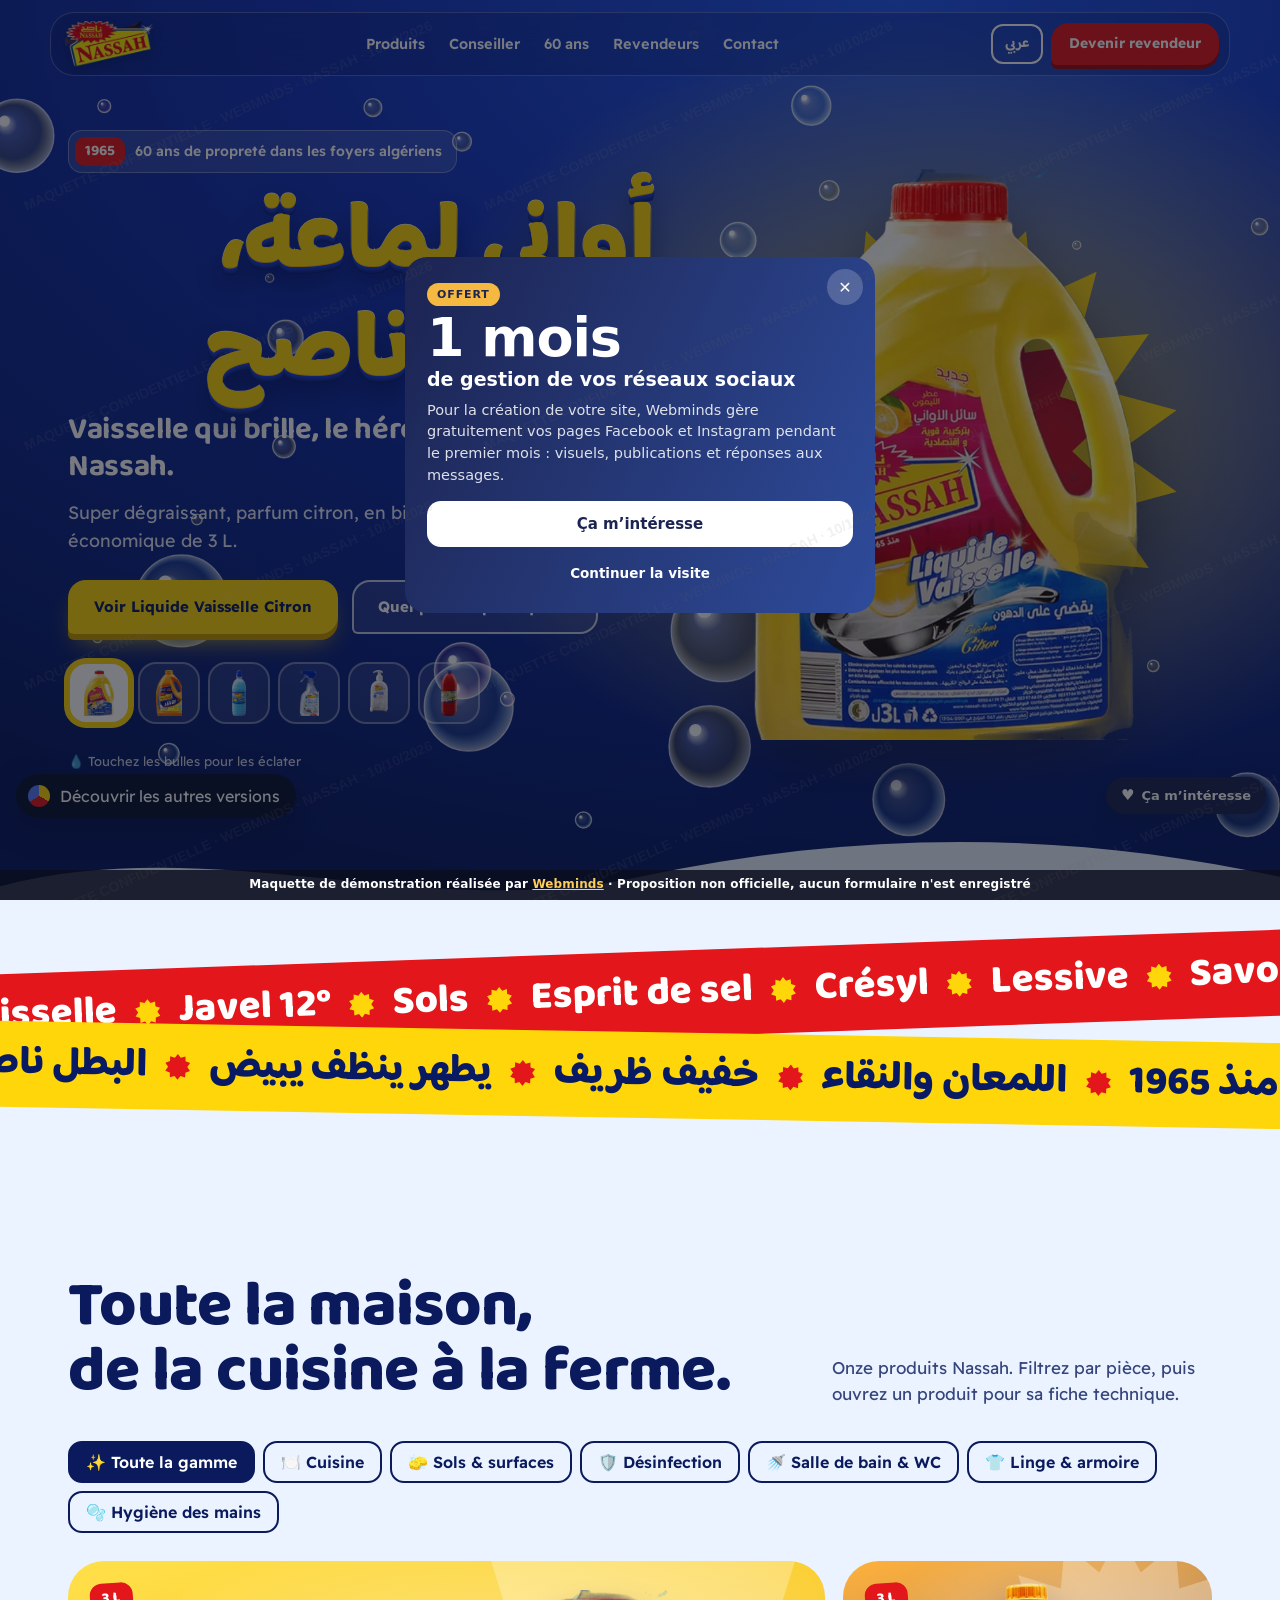
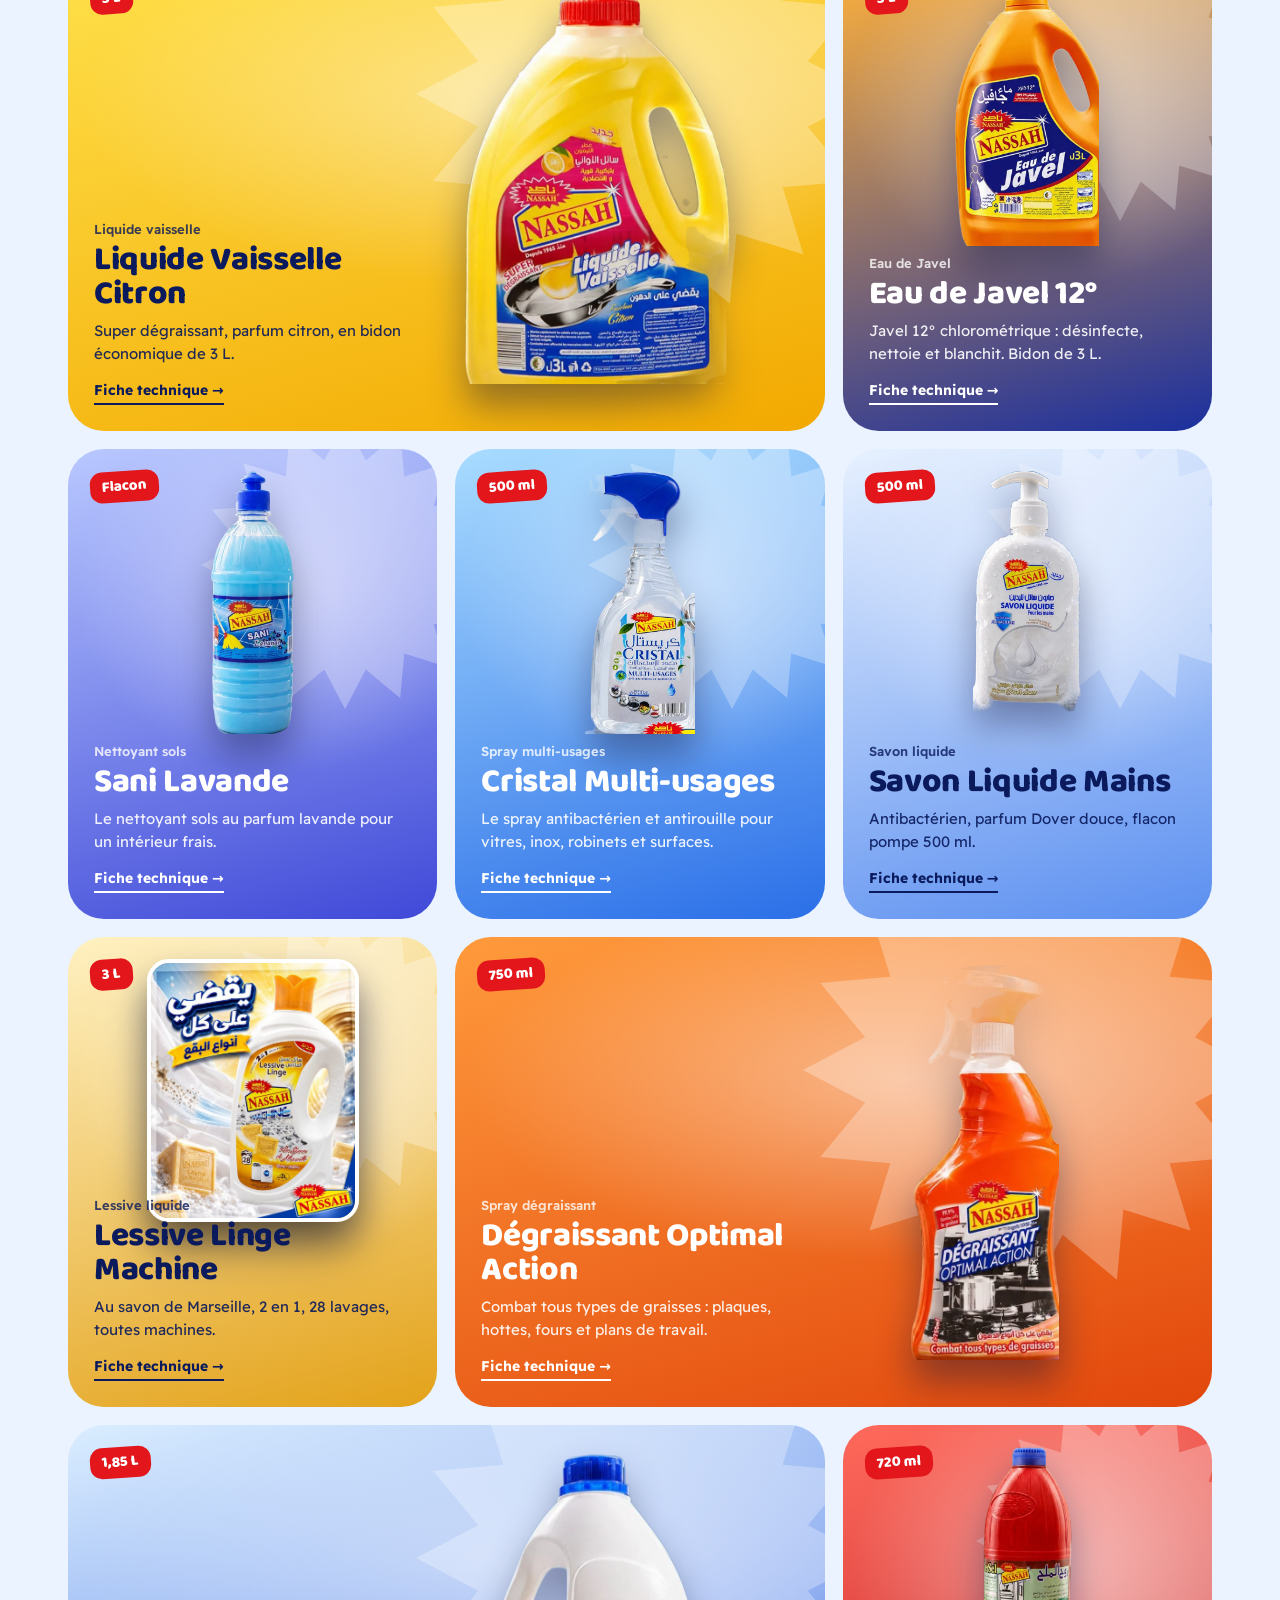
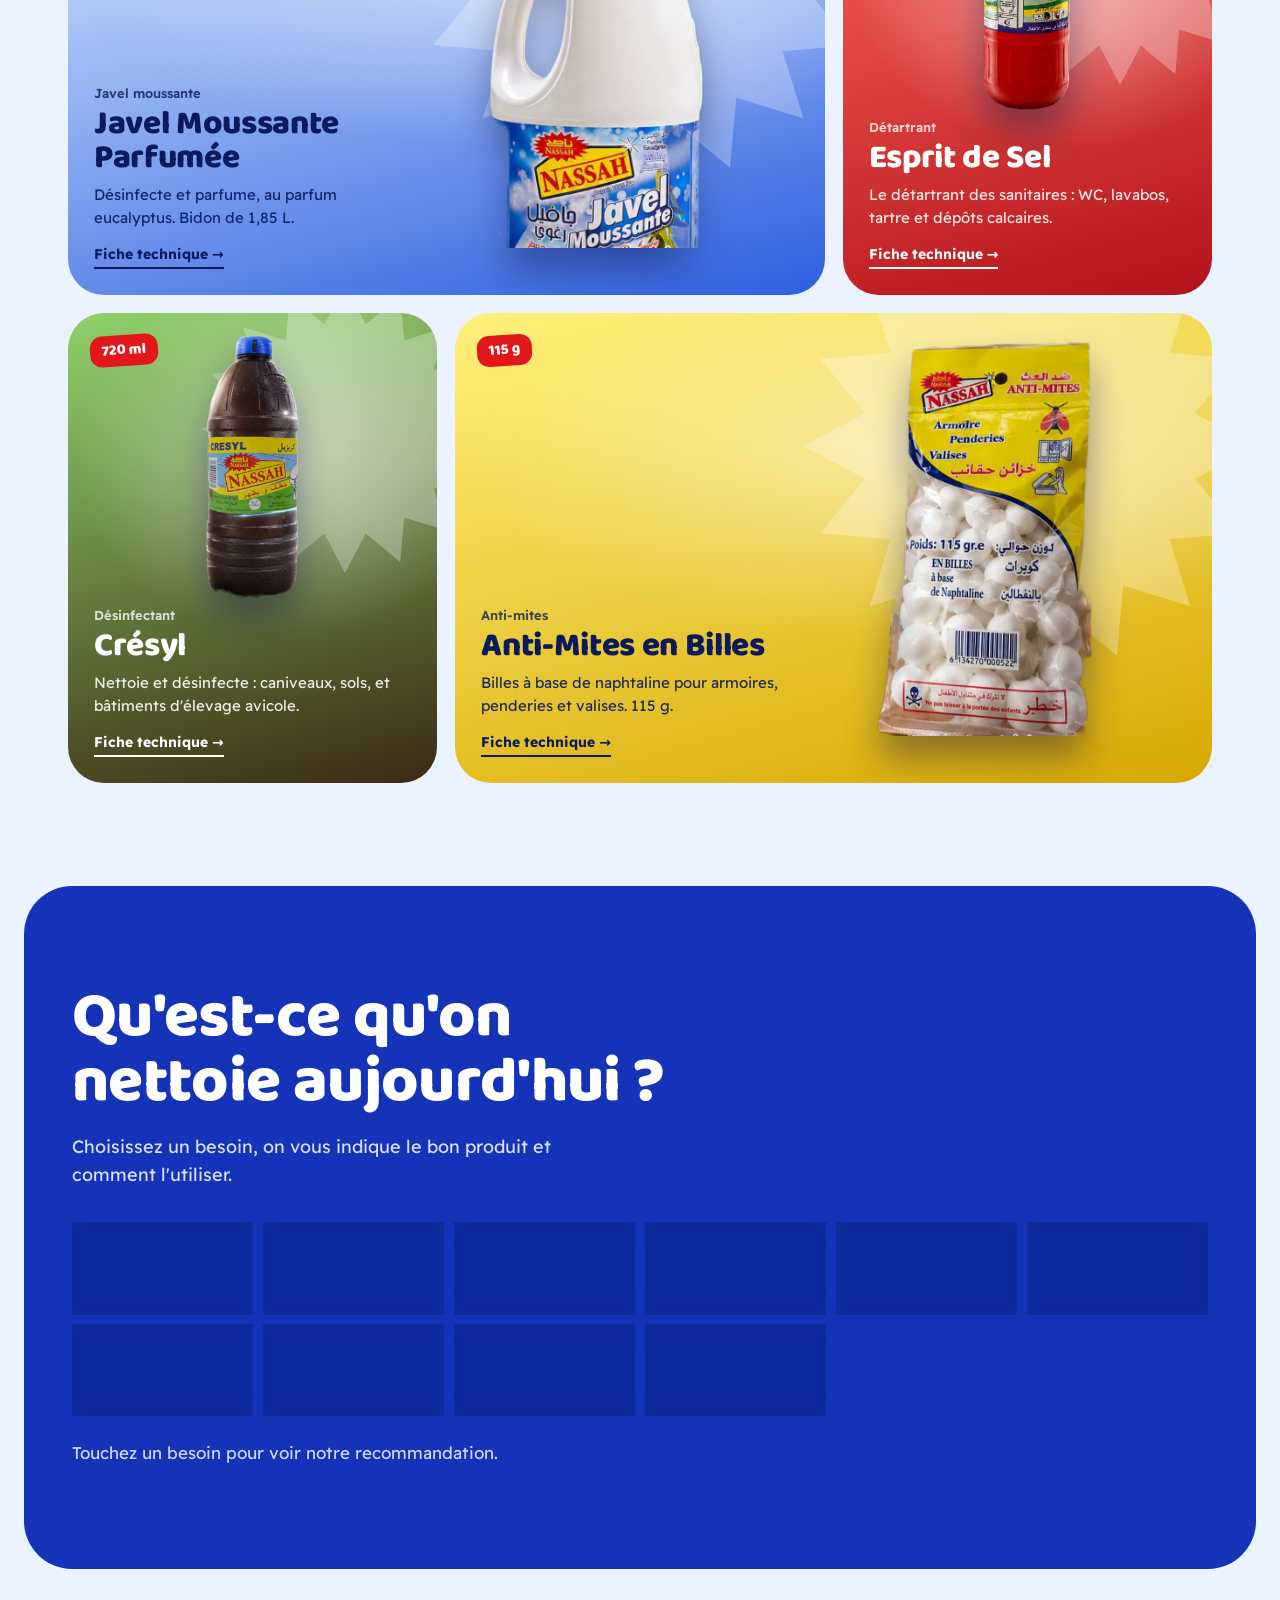
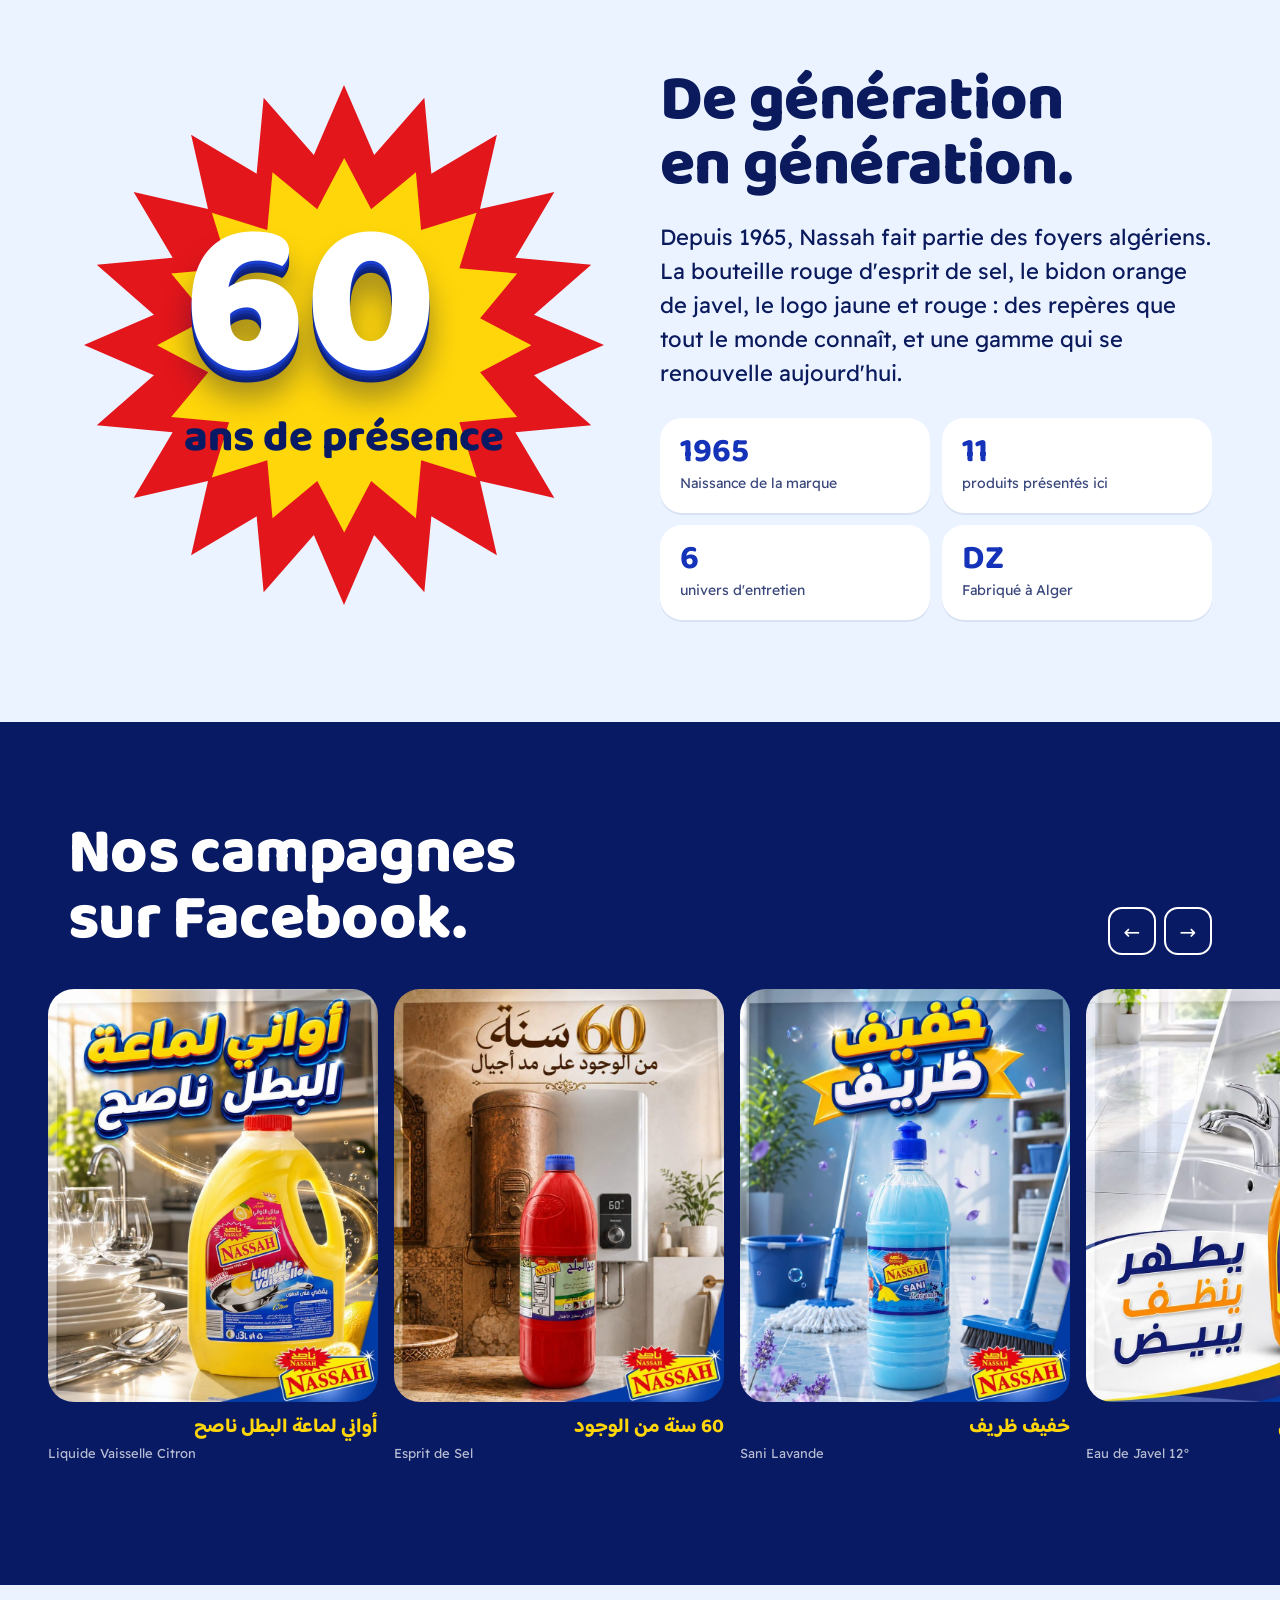
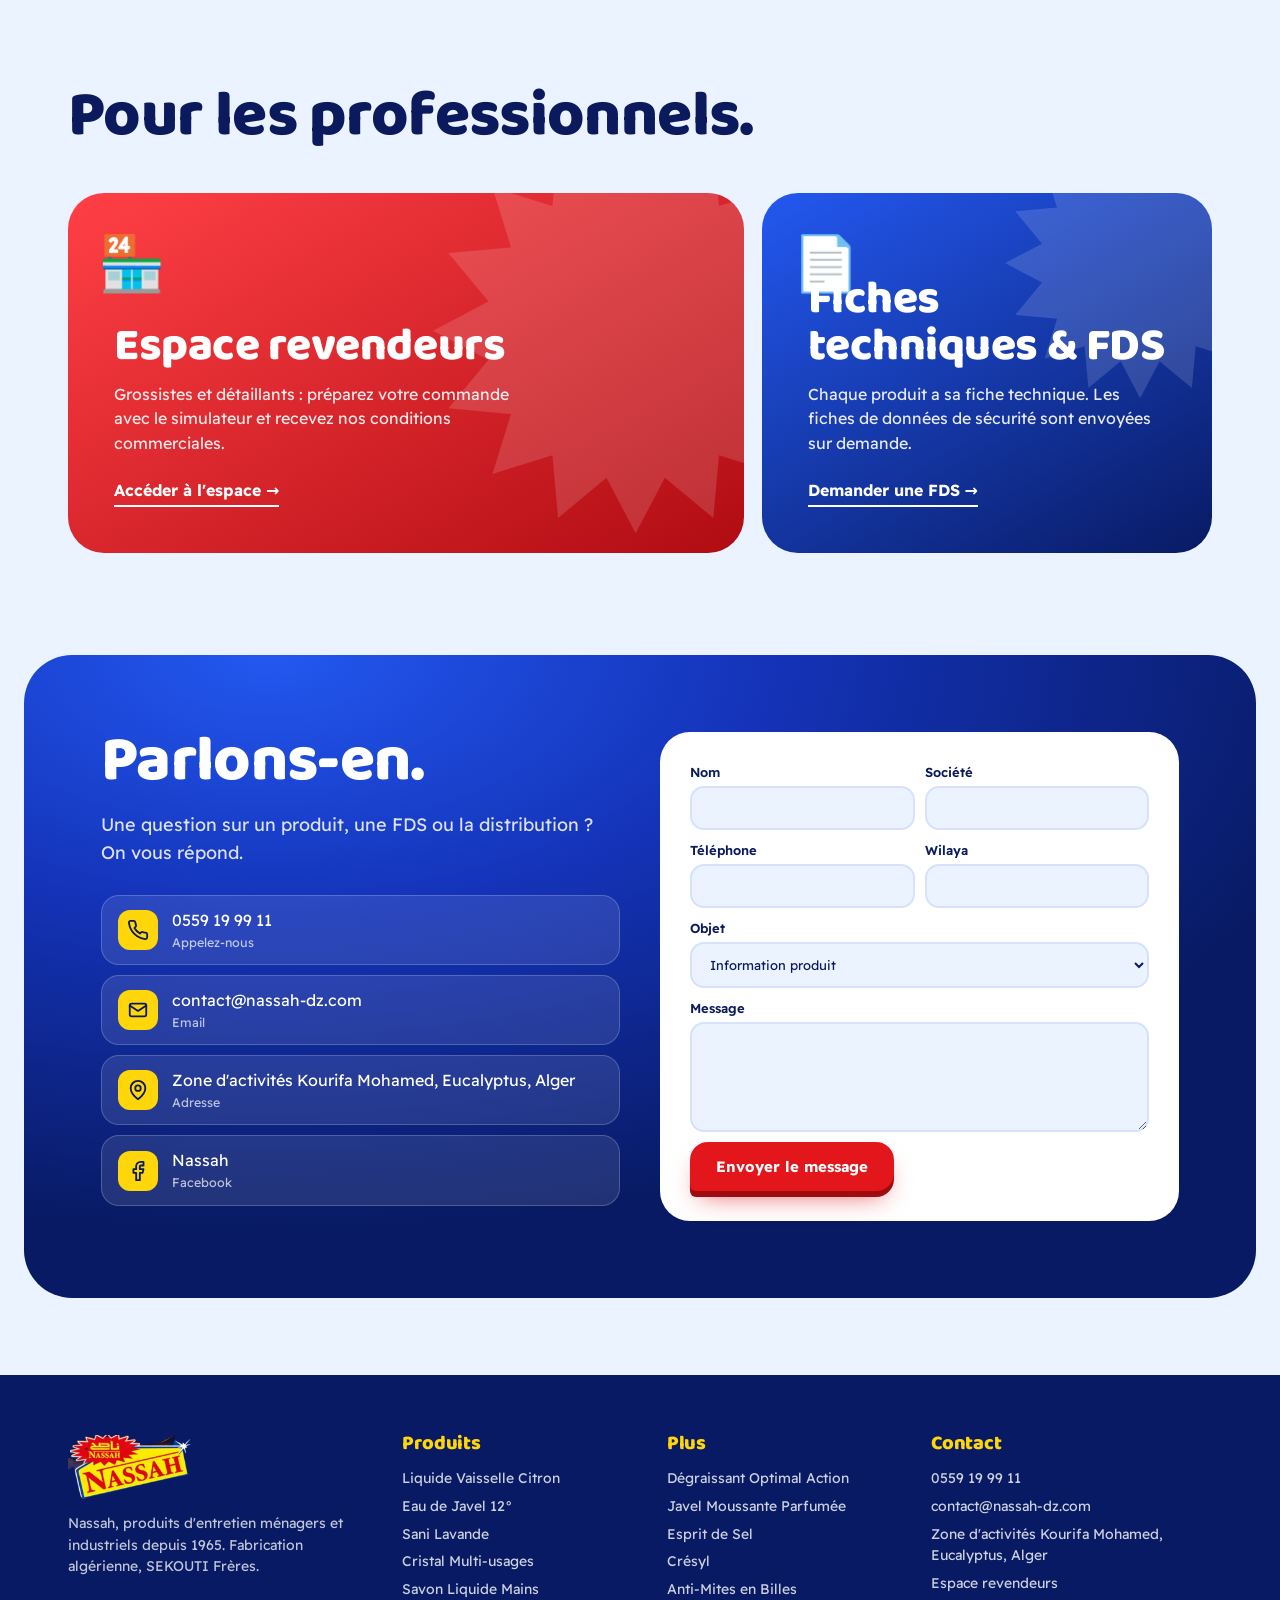
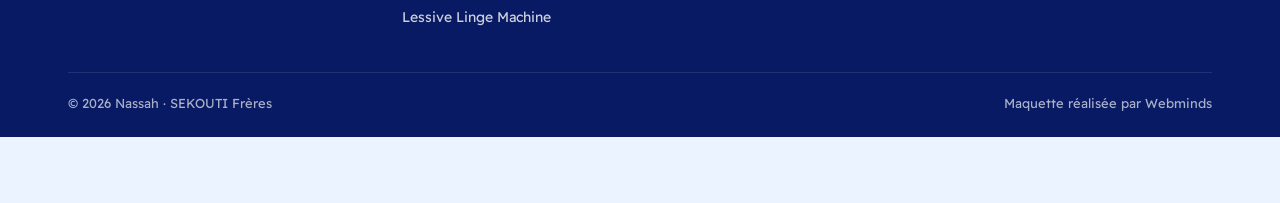
==== commit 8a2b4270: "Guide explicatif PDF, section tutoriels vidéo et page Aide dans Nassah Connect Co-Authored-By: Claud" ====
--- a/index.html
+++ b/index.html
@@ -1 +1 @@
-<!DOCTYPE html><html lang="fr"><head><meta charset="utf-8"><meta name="viewport" content="width=device-width,initial-scale=1,viewport-fit=cover"><meta name="theme-color" content="#1433b8"><link rel="preconnect" href="https://fonts.googleapis.com"><link rel="preconnect" href="https://fonts.gstatic.com" crossorigin><link href="https://fonts.googleapis.com/css2?family=Baloo+Bhaijaan+2:wght@600;700;800&family=Readex+Pro:wght@300;400;600;700&display=swap" rel="stylesheet"><style>:root{--yel:#ffd60a;--sun:#ffec80;--red:#e3161b;--blue:#1433b8;--royal:#2358f0;--navy:#081a63;--sky:#eaf3ff;--ink:#0a1a5c;--d:'Baloo Bhaijaan 2','Readex Pro',system-ui,sans-serif;--f:'Readex Pro',system-ui,sans-serif;--ease:cubic-bezier(.2,.8,.2,1)}*{box-sizing:border-box;margin:0;padding:0}:root{box-sizing:border-box;padding-top:env(safe-area-inset-top,0);padding-bottom:env(safe-area-inset-bottom,0)}html{scroll-behavior:smooth;overflow-x:clip;scroll-padding-top:90px}body{font-family:var(--f);background:var(--sky);color:var(--ink);overflow-x:clip;-webkit-font-smoothing:antialiased;line-height:1.55;font-size:16px}img{max-width:100%;display:block}a{color:inherit;text-decoration:none}button,input,select,textarea{font-family:inherit;font-size:inherit}:focus-visible{outline:3px solid var(--yel);outline-offset:3px;border-radius:6px}.skip{position:absolute;left:-9999px}.skip:focus{left:16px;top:16px;z-index:200;background:#fff;padding:10px 16px;border-radius:10px}.wrap{max-width:1240px;margin:0 auto;padding-inline:clamp(18px,4vw,48px)}section{padding-block:clamp(64px,8vw,112px);position:relative}h1,h2,h3,h4{font-family:var(--d);font-weight:800;line-height:1.02;letter-spacing:-.01em}h2{font-size:clamp(34px,5vw,68px)}html[lang=ar] h1,html[lang=ar] h2,html[lang=ar] h3{line-height:1.2}svg.i{width:1.1em;height:1.1em;flex:none}.x3d{font-family:'Baloo Bhaijaan 2',sans-serif;font-weight:800;color:var(--yel);direction:rtl;line-height:1.15;text-shadow:0 1px 0 #f0b400,0 2px 0 #1b3fd0,0 3px 0 #1a3bc6,0 4px 0 #1736b8,0 5px 0 #1532aa,0 6px 0 #122c98,0 7px 0 #0f2686,0 8px 0 #0c2076,0 16px 26px rgba(4,12,60,.45);-webkit-text-stroke:1.5px #fff5c2;paint-order:stroke fill}.x3d.w{color:#fff;-webkit-text-stroke:1.5px #fff;text-shadow:0 2px 0 #1b3fd0,0 3px 0 #1a3bc6,0 4px 0 #1736b8,0 5px 0 #1532aa,0 6px 0 #122c98,0 7px 0 #0f2686,0 8px 0 #0c2076,0 16px 26px rgba(4,12,60,.45)}.btn{display:inline-flex;align-items:center;justify-content:center;gap:10px;background:var(--red);color:#fff;padding:15px 26px;border-radius:18px 18px 18px 6px;font-weight:700;font-size:15px;border:0;cursor:pointer;white-space:nowrap;transition:transform .35s var(--ease),background .3s,box-shadow .35s;box-shadow:0 6px 0 #9e0c10,0 14px 26px -10px rgba(227,22,27,.7)}html[dir=rtl] .btn{border-radius:18px 18px 6px 18px}.btn:hover{transform:translateY(-3px);box-shadow:0 9px 0 #9e0c10,0 20px 30px -12px rgba(227,22,27,.7)}.btn:active{transform:translateY(3px);box-shadow:0 2px 0 #9e0c10}.btn.y{background:var(--yel);color:var(--navy);box-shadow:0 6px 0 #c79a00,0 14px 26px -10px rgba(255,214,10,.8)}.btn.y:hover{box-shadow:0 9px 0 #c79a00,0 20px 30px -12px rgba(255,214,10,.8)}.btn.ghost{background:rgba(255,255,255,.1);color:#fff;box-shadow:inset 0 0 0 2px rgba(255,255,255,.7)}.btn.ghost:hover{background:#fff;color:var(--navy)}.btn.sm{padding:10px 18px;font-size:14px;box-shadow:0 4px 0 #9e0c10}.btn.done{background:#18a558;box-shadow:0 6px 0 #0d6b38}.prog{position:fixed;top:0;left:0;height:4px;background:linear-gradient(90deg,var(--yel),var(--red));width:0;z-index:100}header.top{position:fixed;top:calc(12px + env(safe-area-inset-top,0px));left:50%;transform:translateX(-50%);z-index:60;width:min(1180px,calc(100% - 24px));display:flex;align-items:center;justify-content:space-between;gap:12px;padding:8px 10px 8px 14px;background:rgba(8,26,99,.25);border:1px solid rgba(255,255,255,.25);backdrop-filter:blur(16px);-webkit-backdrop-filter:blur(16px);border-radius:24px;color:#fff;transition:.35s}header.top.solid{background:rgba(255,255,255,.95);color:var(--navy);border-color:rgba(8,26,99,.08);box-shadow:0 16px 40px -18px rgba(8,26,99,.45)}header.top .logo img{height:46px;width:auto;filter:drop-shadow(0 3px 6px rgba(0,0,0,.25))}header.top nav{display:flex;gap:24px;font-size:14.5px;font-weight:600}header.top nav a{position:relative;padding:6px 0}header.top nav a::after{content:"";position:absolute;inset-inline:0;bottom:0;height:3px;border-radius:3px;background:var(--yel);transform:scaleX(0);transition:.3s}header.top nav a:hover::after{transform:scaleX(1)}.hr{display:flex;align-items:center;gap:8px}.lang{background:0 0;border:2px solid currentColor;color:inherit;border-radius:12px;padding:6px 12px;font-weight:700;font-size:14px;cursor:pointer;font-family:'Baloo Bhaijaan 2',sans-serif}.burger{display:none;width:44px;height:44px;border-radius:14px;border:0;background:var(--yel);color:var(--navy);font-size:20px;cursor:pointer}.menu{position:fixed;inset:0;z-index:70;background:var(--blue);color:#fff;display:none;flex-direction:column;justify-content:center;gap:8px;padding:0 32px}.menu.open{display:flex}.menu a{font-family:var(--d);font-size:clamp(32px,9vw,54px);font-weight:800}.menu .mx{position:absolute;top:calc(20px + env(safe-area-inset-top,0px));inset-inline-end:20px;width:48px;height:48px;border-radius:14px;border:0;background:#fff;color:var(--navy);font-size:20px;cursor:pointer}canvas.bcanvas{position:absolute;inset:0;width:100%;height:100%;z-index:1}.hero{--c1:#ffe04a;--c2:#f2a900;min-height:100svh;padding:0;color:#fff;overflow:hidden;display:flex;align-items:center;background:radial-gradient(70% 70% at 74% 44%,color-mix(in srgb,var(--c1) 70%,transparent) 0,transparent 60%),radial-gradient(120% 100% at 70% 0,var(--royal) 0,var(--blue) 40%,var(--navy) 100%);transition:background 1s}.hgrid{position:relative;z-index:2;display:grid;grid-template-columns:1.05fr .95fr;gap:24px;align-items:center;width:100%;padding-block:130px 150px;pointer-events:none}.hgrid a,.hgrid button{pointer-events:auto}.since{display:inline-flex;align-items:center;gap:10px;background:rgba(255,255,255,.12);border:1px solid rgba(255,255,255,.3);border-radius:14px;padding:6px 14px 6px 6px;font-weight:600;font-size:14px}html[dir=rtl] .since{padding:6px 6px 6px 14px}.since b{background:var(--red);border-radius:10px;padding:3px 10px;font-family:var(--d);font-size:15px}.hslog{font-size:clamp(46px,7.4vw,112px);margin:18px 0 4px;min-height:2.3em;display:flex;align-items:flex-end}.hslog span{display:inline-block;animation:slogIn .8s var(--ease) both}@keyframes slogIn{from{opacity:0;transform:translateY(30px) scale(.9) rotate(-2deg)}to{opacity:1;transform:none}}.hero h1{font-size:clamp(22px,2.4vw,32px);font-weight:700;max-width:520px;line-height:1.2}.hero .lead{max-width:470px;font-size:clamp(15px,1.4vw,18px);opacity:.88;margin:12px 0 26px}.acts{display:flex;gap:14px;flex-wrap:wrap;align-items:center}.hint{display:inline-flex;align-items:center;gap:8px;margin-top:26px;font-size:13px;opacity:.8}.hint .pc{background:var(--yel);color:var(--navy);border-radius:8px;padding:1px 8px;font-weight:800;opacity:0;transition:.3s}.hint.on .pc{opacity:1}.hstage{position:relative;height:clamp(380px,48vw,640px);display:grid;place-items:center;--px:0;--py:0}.hstage .sun{position:absolute;width:88%;aspect-ratio:1;color:var(--yel);opacity:.95;animation:spin 40s linear infinite;filter:drop-shadow(0 20px 40px rgba(0,0,0,.25))}.hstage .sun2{position:absolute;width:64%;aspect-ratio:1;color:var(--red);animation:spin 28s linear infinite reverse}@keyframes spin{to{rotate:360deg}}.hstage .ring{position:absolute;width:60%;aspect-ratio:1;border-radius:50%;border:2px solid rgba(255,255,255,.4);animation:ring 5s ease-out infinite}.hstage .ring:nth-of-type(2){animation-delay:2.5s}@keyframes ring{0%{scale:.5;opacity:.9}100%{scale:1.6;opacity:0}}.hprod{position:relative;height:84%;display:grid;place-items:center;transform:translate(calc(var(--px)*18px),calc(var(--py)*12px));transition:transform .3s ease-out}.hprod img{max-height:100%;width:auto;filter:drop-shadow(0 34px 30px rgba(4,12,60,.5));animation:flo 6s ease-in-out infinite}.hprod img.phot{border-radius:32px;max-height:88%;box-shadow:0 30px 60px -20px rgba(0,0,0,.6);border:6px solid #fff}.hprod img.off{opacity:0;transform:translateY(60px) rotate(8deg) scale(.85)}.hprod img{transition:opacity .6s,transform .8s var(--ease)}@keyframes flo{50%{translate:0 -16px}}.pick{display:flex;gap:8px;margin-top:28px;flex-wrap:wrap}.pick button{width:62px;height:62px;border-radius:18px;border:2px solid rgba(255,255,255,.35);background:rgba(255,255,255,.1);cursor:pointer;display:grid;place-items:center;padding:6px;transition:.3s var(--ease)}.pick button img{max-height:100%;width:auto}.pick button:hover{transform:translateY(-4px);background:rgba(255,255,255,.22)}.pick button.on{background:#fff;border-color:var(--yel);box-shadow:0 0 0 4px var(--yel)}.hwave{position:absolute;bottom:-1px;left:0;width:100%;height:clamp(50px,8vw,110px);z-index:3;pointer-events:none}.hwave path{fill:var(--sky)}.bands{overflow:hidden;padding:30px 0 50px}.bands .in{margin:0 -5%;transform:rotate(-2deg)}.band{overflow:hidden;white-space:nowrap;padding:12px 0;background:var(--red);color:#fff;display:flex}.band.y{background:var(--yel);color:var(--navy);transform:rotate(3deg) translateY(-6px)}.band .mq{display:flex}.band .mq>div{display:flex;align-items:center;animation:mq 40s linear infinite;flex:none}.band.y .mq>div{animation-direction:reverse}.band b{font-family:var(--d);font-weight:800;font-size:clamp(22px,3.2vw,40px);margin-inline:18px}.band .st{width:26px;height:26px;color:var(--yel);flex:none}.band.y .st{color:var(--red)}@keyframes mq{to{transform:translateX(-100%)}}.head{display:flex;justify-content:space-between;align-items:flex-end;gap:24px;flex-wrap:wrap}.head p{max-width:380px;font-size:17px;opacity:.8}.chips{display:flex;gap:8px;flex-wrap:wrap;margin-top:34px}.chip{border:2px solid var(--ink);background:0 0;color:var(--ink);border-radius:14px;padding:9px 16px;font-weight:600;cursor:pointer;transition:.25s}.chip:hover{background:#fff}.chip.on{background:var(--ink);color:#fff}.grid{display:grid;grid-template-columns:repeat(3,1fr);gap:18px;margin-top:28px}.card{position:relative;border-radius:36px;min-height:470px;padding:26px;display:flex;flex-direction:column;justify-content:flex-end;overflow:hidden;color:var(--k);background:radial-gradient(90% 60% at 60% 30%,rgba(255,255,255,.45),transparent 65%),linear-gradient(165deg,var(--c1),var(--c2));transition:transform .5s var(--ease),box-shadow .5s,opacity .4s}.card.wide{grid-column:span 2}.card:hover{transform:translateY(-8px);box-shadow:0 40px 60px -34px rgba(8,26,99,.7)}.card .sb{position:absolute;width:78%;top:-6%;inset-inline-end:-14%;color:rgba(255,255,255,.28);transition:rotate 1.2s var(--ease)}.card:hover .sb{rotate:40deg}.card .pi{position:absolute;top:22px;left:0;right:0;height:60%;display:grid;place-items:center;z-index:1;transition:transform .7s var(--ease)}.card .pi img{max-height:100%;width:auto;filter:drop-shadow(0 22px 18px rgba(4,12,60,.4))}.card .pi img.phot{border-radius:22px;max-height:96%;border:4px solid #fff;box-shadow:0 20px 40px -14px rgba(0,0,0,.5)}.card:hover .pi{transform:translateY(-8px) rotate(-5deg) scale(1.05)}.card .tx{position:relative;z-index:2}.card .ty{font-size:13px;font-weight:600;opacity:.8}.card h3{font-size:clamp(26px,2.6vw,34px);margin:4px 0 6px}.card p{font-size:15px;opacity:.9;max-width:380px}.card .fmt{position:absolute;top:22px;inset-inline-start:22px;z-index:3;background:var(--red);color:#fff;font-family:var(--d);font-weight:800;border-radius:12px;padding:4px 12px;font-size:15px;transform:rotate(-4deg)}.card .go{display:inline-flex;align-items:center;gap:8px;margin-top:14px;font-weight:700;font-size:14px;border-bottom:2px solid currentColor;padding-bottom:2px}.card.hide{display:none}.adv{background:var(--blue);color:#fff;border-radius:48px;margin-inline:clamp(10px,2vw,24px);overflow:hidden}.adv .wrap{position:relative;z-index:2;pointer-events:none}.adv .wrap *{pointer-events:auto}.adv h2{color:#fff}.adv p.sub{opacity:.85;margin-top:14px;font-size:18px;max-width:560px}.needs{display:grid;grid-template-columns:repeat(auto-fill,minmax(180px,1fr));gap:10px;margin-top:34px}.need{border:2px solid rgba(255,255,255,.3);border-radius:22px;background:rgba(8,26,99,.35);padding:16px;text-align:start;cursor:pointer;color:#fff;display:flex;align-items:center;gap:12px;font-weight:600;font-size:15.5px;line-height:1.2;transition:.3s var(--ease);backdrop-filter:blur(4px)}.need:hover{transform:translateY(-4px);border-color:#fff}.need.on{background:var(--yel);color:var(--navy);border-color:var(--yel)}.need .em{font-size:30px;line-height:1}.nres{margin-top:24px}.nbox{display:grid;grid-template-columns:.85fr 1.15fr;gap:18px;background:#fff;color:var(--ink);border-radius:34px;padding:14px;animation:pop .5s var(--ease)}@keyframes pop{from{opacity:0;transform:translateY(20px) scale(.97)}}.nstage{border-radius:24px;display:flex;align-items:flex-end;justify-content:center;gap:4px;padding:26px 14px 16px;min-height:300px;position:relative;overflow:hidden;background:linear-gradient(160deg,var(--c1),var(--c2))}.nstage .sb{position:absolute;width:90%;color:rgba(255,255,255,.35);top:5%;animation:spin 30s linear infinite}.nstage img{position:relative;max-height:260px;width:auto;filter:drop-shadow(0 18px 14px rgba(4,12,60,.4))}.nstage img.phot{max-height:270px;border-radius:18px;border:4px solid #fff}.nstage img+img{max-height:210px}.ninfo{padding:14px 10px}.ninfo .r{display:inline-block;background:var(--red);color:#fff;border-radius:10px;padding:4px 12px;font-size:13px;font-weight:700}.ninfo h3{font-size:clamp(26px,2.8vw,38px);margin:12px 0}.ninfo ul{list-style:none;display:grid;gap:10px;margin:14px 0 18px}.ninfo li{display:flex;gap:12px;align-items:flex-start}.ninfo li svg{background:var(--yel);color:var(--navy);border-radius:8px;padding:3px;width:24px;height:24px}.empty{opacity:.8;font-size:17px}.hist{overflow:hidden}.hgrid2{display:grid;grid-template-columns:1fr 1fr;gap:40px;align-items:center}.sixty{position:relative;display:grid;place-items:center;aspect-ratio:1;max-width:520px;margin-inline:auto;width:100%}.sixty .sb{position:absolute;inset:0;color:var(--red);animation:spin 60s linear infinite}.sixty .sb2{position:absolute;inset:14%;color:var(--yel);animation:spin 45s linear infinite reverse}.sixty .n{position:relative;font-family:'Baloo Bhaijaan 2';font-weight:800;font-size:clamp(120px,17vw,230px);line-height:.8;color:#fff;text-shadow:0 3px 0 #1b3fd0,0 6px 0 #1532aa,0 9px 0 #0f2686,0 12px 0 #0c2076,0 26px 30px rgba(4,12,60,.4)}.sixty .n small{display:block;text-align:center;font-size:.2em;color:var(--navy);text-shadow:none;margin-top:18px}.hist p.big{font-size:clamp(18px,1.8vw,22px);margin-top:18px}.facts{display:grid;grid-template-columns:1fr 1fr;gap:12px;margin-top:28px}.fact{background:#fff;border-radius:22px;padding:18px 20px;box-shadow:0 2px 0 rgba(8,26,99,.08)}.fact b{display:block;font-family:var(--d);font-size:34px;line-height:1;color:var(--blue)}.fact span{font-size:14px;opacity:.8}.camp{background:var(--navy);color:#fff;overflow:hidden}.camp h2{color:#fff}.rail{display:flex;gap:16px;overflow-x:auto;scroll-snap-type:x mandatory;padding:34px clamp(18px,4vw,48px) 20px;scrollbar-width:thin;scrollbar-color:var(--yel) transparent}.rail figure{flex:0 0 clamp(240px,26vw,330px);scroll-snap-align:start;position:relative}.rail img{border-radius:26px;aspect-ratio:4/5;object-fit:cover;width:100%;transition:transform .5s var(--ease)}.rail figure:hover img{transform:translateY(-6px) rotate(-1deg)}.rail figcaption{margin-top:10px;font-family:'Baloo Bhaijaan 2';font-weight:700;font-size:20px;direction:rtl;text-align:right;color:var(--yel)}.rail figcaption small{display:block;direction:ltr;text-align:left;font-family:var(--f);font-weight:400;font-size:13px;color:#fff;opacity:.7}html[dir=rtl] .rail figcaption small{direction:rtl;text-align:right}.railnav{display:flex;gap:8px}.railnav button{width:48px;height:48px;border-radius:14px;border:2px solid #fff;background:0 0;color:#fff;font-size:20px;cursor:pointer}.railnav button:hover{background:#fff;color:var(--navy)}.duo{display:grid;grid-template-columns:1.2fr .8fr;gap:18px;margin-top:40px}.esp{position:relative;overflow:hidden;border-radius:36px;padding:clamp(26px,4vw,46px);min-height:360px;display:flex;flex-direction:column;justify-content:flex-end;color:#fff;transition:transform .5s var(--ease)}.esp:hover{transform:translateY(-6px)}.esp.r{background:linear-gradient(150deg,#ff4046,#b00c12)}.esp.b{background:linear-gradient(150deg,var(--royal),var(--navy))}.esp .sb{position:absolute;width:60%;top:-18%;inset-inline-end:-14%;color:rgba(255,255,255,.14);transition:rotate 1.4s var(--ease)}.esp:hover .sb{rotate:45deg}.esp h3{font-size:clamp(30px,3.6vw,50px);position:relative}.esp p{max-width:420px;margin-top:10px;position:relative;opacity:.9}.esp .go{position:relative;margin-top:22px;font-weight:700;display:inline-flex;gap:8px;border-bottom:2px solid;align-self:flex-start;padding-bottom:2px}.esp .ico{position:absolute;top:28px;inset-inline-start:30px;font-size:54px}.contact{position:relative;margin:0 clamp(10px,2vw,24px) clamp(40px,6vw,80px);border-radius:48px;overflow:hidden;background:radial-gradient(90% 90% at 20% 0,var(--royal),var(--blue) 45%,var(--navy));color:#fff}.contact .cg{position:relative;z-index:2;display:grid;grid-template-columns:1fr 1fr;gap:40px;padding:clamp(34px,6vw,80px);pointer-events:none}.contact .cg *{pointer-events:auto}.contact h2{color:#fff}.cinfo{display:grid;gap:10px;margin-top:28px}.cinfo a{display:flex;align-items:center;gap:14px;background:rgba(255,255,255,.1);border:1px solid rgba(255,255,255,.2);border-radius:18px;padding:12px 16px;transition:.3s}.cinfo a:hover{background:rgba(255,255,255,.2)}.cinfo svg{width:40px;height:40px;background:var(--yel);color:var(--navy);border-radius:12px;padding:9px}.cinfo small{display:block;opacity:.7;font-size:12.5px}.f{display:grid;grid-template-columns:1fr 1fr;gap:10px;align-content:start;background:#fff;border-radius:30px;padding:clamp(18px,3vw,30px);color:var(--ink)}.f .full{grid-column:1/-1}.f label{display:grid;gap:4px;font-size:13px;font-weight:600}.f input,.f select,.f textarea{border:2px solid #d6e2fb;background:var(--sky);border-radius:14px;padding:12px 14px;color:var(--ink);width:100%}.f input:focus,.f select:focus,.f textarea:focus{border-color:var(--blue);outline:0}.f textarea{min-height:110px;resize:vertical}.f .btn{grid-column:1/-1;justify-self:start}.ft{background:var(--navy);color:#fff;padding:60px 0 24px}.fg{display:grid;grid-template-columns:1.3fr 1fr 1fr 1.2fr;gap:30px}.flogo{height:64px;width:auto;margin-bottom:14px}.ft p{opacity:.75;max-width:320px;font-size:14px}.ft h4{font-size:20px;margin-bottom:10px;color:var(--yel)}.ft a{display:block;opacity:.8;font-size:14px;padding:3px 0}.ft a:hover{opacity:1;color:var(--yel)}.fb{display:flex;justify-content:space-between;gap:12px;flex-wrap:wrap;border-top:1px solid rgba(255,255,255,.15);margin-top:40px;padding-top:20px;font-size:13px;opacity:.65}.rv{opacity:0;transform:translateY(28px);transition:opacity .7s,transform .8s var(--ease)}.rv.in{opacity:1;transform:none}.phero{--c1:#ffe04a;--c2:#f2a900;padding:0;overflow:hidden;color:var(--k,#fff);background:radial-gradient(80% 80% at 70% 40%,rgba(255,255,255,.4),transparent 60%),linear-gradient(160deg,var(--c1),var(--c2))}.phero .hgrid{padding-block:140px 130px}.crumb{font-size:14px;opacity:.8;display:flex;gap:8px;flex-wrap:wrap}.crumb a{text-decoration:underline}.phero h1{font-size:clamp(40px,6vw,82px);margin:14px 0 10px;line-height:.98}.phero .x3d{font-size:clamp(30px,4.2vw,58px);margin:8px 0 14px}.phero .lead{font-size:18px;max-width:520px;opacity:.92}.tags{display:flex;flex-wrap:wrap;gap:8px;margin:18px 0 24px}.tags span{background:rgba(255,255,255,.3);border:1.5px solid rgba(255,255,255,.55);border-radius:12px;padding:6px 12px;font-weight:600;font-size:14px;backdrop-filter:blur(4px)}.phero .hstage .sun{color:rgba(255,255,255,.45)}.phero .hstage .sun2{color:rgba(255,255,255,.25)}.phero .hwave path{fill:var(--sky)}.pgrid{display:grid;grid-template-columns:1.1fr .9fr;gap:22px;align-items:start}.panel{background:#fff;border-radius:32px;padding:clamp(22px,3vw,36px)}.panel h2{font-size:clamp(28px,3vw,40px);margin-bottom:14px}.panel p{font-size:17px}.steps{list-style:none;counter-reset:s;display:grid;gap:12px;margin-top:8px}.steps li{counter-increment:s;display:flex;gap:14px;align-items:flex-start;font-size:16px}.steps li::before{content:counter(s);flex:none;width:36px;height:36px;border-radius:12px;background:var(--yel);color:var(--navy);font-family:var(--d);font-weight:800;display:grid;place-items:center;font-size:19px}.caut{list-style:none;display:grid;gap:10px}.caut li{display:flex;gap:12px;align-items:flex-start}.caut svg{color:var(--red);width:22px;height:22px;margin-top:2px}.specs{display:grid;grid-template-columns:1fr 1fr;gap:10px;margin-top:18px}.specs div{background:var(--sky);border-radius:18px;padding:14px 16px}.specs small{display:block;font-size:12.5px;opacity:.7}.specs b{font-family:var(--d);font-size:22px}.postimg{border-radius:28px;overflow:hidden;margin-top:18px}.rel{display:grid;grid-template-columns:repeat(4,1fr);gap:14px;margin-top:30px}.rel .card{min-height:340px;padding:20px}.rel .card h3{font-size:22px}.rel .card p{display:none}.sim{display:grid;grid-template-columns:1.3fr .7fr;gap:18px;margin-top:34px;align-items:start}.srow{display:grid;grid-template-columns:56px 1fr auto;gap:14px;align-items:center;background:#fff;border-radius:20px;padding:10px 14px;margin-bottom:8px}.srow img{height:52px;width:auto;margin-inline:auto}.srow img.phot{border-radius:10px}.srow b{font-family:var(--d);font-size:19px;display:block;line-height:1.1}.srow small{opacity:.7;font-size:13px}.qty{display:flex;align-items:center;gap:6px}.qty button{width:36px;height:36px;border-radius:11px;border:2px solid var(--ink);background:#fff;font-weight:800;cursor:pointer}.qty button:hover{background:var(--ink);color:#fff}.qty output{min-width:32px;text-align:center;font-family:var(--d);font-weight:800;font-size:20px}.recap{position:sticky;top:100px;background:var(--navy);color:#fff;border-radius:30px;padding:26px}.recap h3{font-size:30px;color:var(--yel)}.recap ul{list-style:none;margin:16px 0;display:grid;gap:6px;font-size:15px}.recap li{display:flex;justify-content:space-between;gap:10px;border-bottom:1px dashed rgba(255,255,255,.2);padding-bottom:6px}.recap .tot{font-family:var(--d);font-size:26px;margin:10px 0 18px}.perks{display:grid;grid-template-columns:repeat(3,1fr);gap:14px;margin-top:34px}.perk{background:#fff;border-radius:26px;padding:24px}.perk .e{font-size:38px}.perk h3{font-size:24px;margin:10px 0 6px}@media (max-width:1000px){header.top .btn.sm,header.top nav{display:none}.burger{display:grid;place-items:center}.hgrid{grid-template-columns:1fr;padding-block:110px 120px;text-align:start}.hstage{height:clamp(320px,80vw,460px);order:-1;margin-top:10px}.hslog{min-height:0}.grid{grid-template-columns:1fr 1fr}.card.wide{grid-column:span 2}.contact .cg,.duo,.hgrid2,.pgrid,.sim{grid-template-columns:1fr}.nbox{grid-template-columns:1fr}.fg{grid-template-columns:1fr 1fr}.rel{grid-template-columns:1fr 1fr}.perks{grid-template-columns:1fr}.recap{position:static}}@media (max-width:620px){.grid{grid-template-columns:1fr}.card.wide{grid-column:auto}.card{min-height:430px}.f{grid-template-columns:1fr}.fg{grid-template-columns:1fr}.facts{grid-template-columns:1fr 1fr}.adv,.contact{border-radius:32px}.pick button{width:52px;height:52px}}@media (prefers-reduced-motion:reduce){*,::after,::before{animation:none!important;transition:none!important}.rv{opacity:1;transform:none}}span.sb,span.sb2,span.sun,span.sun2{display:block}span.sb svg,span.sb2 svg,span.sun svg,span.sun2 svg{width:100%;height:100%;display:block}.hprod{height:78%;width:100%}.hprod img{height:100%;max-width:90%;object-fit:contain;margin-inline:auto}.hprod img.phot{height:88%;width:auto}.pick button img{height:100%;object-fit:contain}.card .pi img{height:100%;max-width:88%;object-fit:contain}.card .pi img.phot{height:96%;width:auto;max-width:92%}.nstage img{height:240px;max-height:none;object-fit:contain;max-width:48%}.nstage img:only-of-type{max-width:80%}.nstage img+img{height:190px}.nstage img.phot{height:260px;max-width:70%}.srow img{height:52px;max-width:56px;object-fit:contain}.hprod{position:absolute;inset:9% 4% 6%;height:auto;width:auto;display:flex;align-items:center;justify-content:center}.hprod img{height:auto;max-height:100%;max-width:90%;width:auto}.hprod img.phot{max-height:90%;height:auto}.pick button{display:flex;align-items:center;justify-content:center}.pick button img{height:auto;max-height:100%;max-width:100%}.card .pi{display:flex;align-items:center;justify-content:center;height:56%}.card .pi img{height:auto;max-height:100%;max-width:86%;width:auto}.card .pi img.phot{height:auto;max-height:100%}.card.wide .pi{top:6%;height:84%;left:auto;right:4%;width:52%}html[dir=rtl] .card.wide .pi{right:auto;left:4%}.card.wide .tx{max-width:46%}.card.wide .sb{width:60%;top:-20%;inset-inline-end:-6%}@media (max-width:620px){.card.wide .pi{top:22px;height:56%;left:0;right:0;width:auto}.card.wide .tx{max-width:none}}.hprod{inset:4% 2% 3%}.rail{scroll-padding-inline:clamp(18px,4vw,48px)}</style><link rel="icon" href="img/logo-nassah.png"><title>Nassah — Produits d'entretien depuis 1965</title><meta name="description" content="Nassah (SEKOUTI Frères) : liquide vaisselle, eau de javel, nettoyants sols, esprit de sel, crésyl, lessive, savon liquide… Produits d'entretien algériens depuis 1965."><meta name="robots" content="noindex, nofollow"></head><body data-home="1"><div id="hdr"></div><main id="main"><section class="hero" id="top"><canvas class="bcanvas"></canvas><div class="wrap hgrid"><div><span class="since"><b>1965</b><span data-ar="60 سنة من النقاء في البيوت الجزائرية">60 ans de propreté dans les foyers algériens</span></span><div class="hslog x3d" id="hslog"></div><h1 id="hname"></h1><p class="lead" id="hlead"></p><div class="acts"><a class="btn y" id="hlink" href="#gamme"></a><a class="btn ghost" href="#conseiller" data-ar="أي منتج لأي استعمال؟">Quel produit pour quoi ?</a></div><div class="pick" id="pick" role="group" aria-label="Choisir un produit"></div><span class="hint" id="hint"><span data-ar="💧 المسوا الفقاعات لتفجيرها">💧 Touchez les bulles pour les éclater</span><span class="pc" id="popc">0</span></span></div><div class="hstage" id="hs"><span class="sun"></span><span class="sun2"></span><i class="ring"></i><i class="ring"></i><div class="hprod" id="hprod"></div></div></div><svg class="hwave" viewBox="0 0 1440 110" preserveAspectRatio="none"><path d="M0 70 C240 10 480 110 720 60 S1200 10 1440 60 V110 H0Z"/></svg></section><div class="bands" aria-hidden="true"><div class="in"><div class="band"><div class="mq" data-w="Vaisselle|Javel 12°|Sols|Esprit de sel|Crésyl|Lessive|Savon mains|Anti-mites|Cristal"></div></div><div class="band y"><div class="mq" data-w="البطل ناصح|يطهر ينظف يبيض|خفيف ظريف|اللمعان والنقاء|منذ 1965"></div></div></div></div><section id="gamme"><div class="wrap"><div class="head"><h2 data-ar="كل البيت،<br>من المطبخ إلى المزرعة.">Toute la maison,<br>de la cuisine à la ferme.</h2><p data-ar="11 منتجا ناصح. اختاروا مكانا لتصفية المنتجات، واضغطوا على منتج لفيشه التقني.">Onze produits Nassah. Filtrez par pièce, puis ouvrez un produit pour sa fiche technique.</p></div><div class="chips" id="chips" role="group" aria-label="Filtrer"></div><div class="grid" id="grid"></div></div></section><section id="conseiller" class="adv"><canvas class="bcanvas" data-n="22"></canvas><div class="wrap"><h2 data-ar="واش حابين<br>تنظفو اليوم؟">Qu'est-ce qu'on<br>nettoie aujourd'hui ?</h2><p class="sub" data-ar="اختاروا حاجتكم ونقترح عليكم المنتج المناسب وطريقة الاستعمال.">Choisissez un besoin, on vous indique le bon produit et comment l'utiliser.</p><div class="needs" id="needs"></div><div class="nres" id="nres" aria-live="polite"></div></div></section><section id="histoire" class="hist"><div class="wrap hgrid2"><div class="sixty rv"><span class="sb"></span><span class="sb2"></span><div class="n">60<small data-ar="سنة من الوجود">ans de présence</small></div></div><div class="rv"><h2 data-ar="على مدّ أجيال.">De génération<br>en génération.</h2><p class="big" data-ar="منذ 1965، ناصح موجودة في البيوت الجزائرية. قارورة روح الملح الحمراء، بيدون جافيل البرتقالي، والشعار الأصفر والأحمر: علامات يعرفها الجميع، ومنتجات تتجدد اليوم بحلة جديدة.">Depuis 1965, Nassah fait partie des foyers algériens. La bouteille rouge d'esprit de sel, le bidon orange de javel, le logo jaune et rouge : des repères que tout le monde connaît, et une gamme qui se renouvelle aujourd'hui.</p><div class="facts"><div class="fact"><b>1965</b><span data-ar="تأسيس العلامة">Naissance de la marque</span></div><div class="fact"><b>11</b><span data-ar="منتجا في هذا الموقع">produits présentés ici</span></div><div class="fact"><b>6</b><span data-ar="أماكن في البيت">univers d'entretien</span></div><div class="fact"><b>DZ</b><span data-ar="صناعة جزائرية، الجزائر العاصمة">Fabriqué à Alger</span></div></div></div></div></section><section class="camp"><div class="wrap head"><h2 data-ar="حملاتنا<br>على فيسبوك.">Nos campagnes<br>sur Facebook.</h2><div class="railnav"><button type="button" id="rp" aria-label="Précédent">←</button><button type="button" id="rn" aria-label="Suivant">→</button></div></div><div class="rail" id="rail"></div></section><section><div class="wrap"><h2 class="rv" data-ar="للمحترفين.">Pour les professionnels.</h2><div class="duo"><a class="esp r rv" href="revendeurs.html"><span class="sb"></span><span class="ico" aria-hidden="true">🏪</span><h3 data-ar="فضاء الموزّعين">Espace revendeurs</h3><p data-ar="تجار الجملة والتجزئة: حضّروا طلبيتكم بالمحاكي واطلبوا شروطنا التجارية.">Grossistes et détaillants : préparez votre commande avec le simulateur et recevez nos conditions commerciales.</p><span class="go" data-ar="ادخلوا الفضاء ←">Accéder à l'espace →</span></a> <a class="esp b rv" href="#contact"><span class="sb"></span><span class="ico" aria-hidden="true">📄</span><h3 data-ar="الفيشات التقنية وFDS">Fiches techniques & FDS</h3><p data-ar="لكل منتج فيش تقني. ورقة بيانات السلامة متوفرة عند الطلب.">Chaque produit a sa fiche technique. Les fiches de données de sécurité sont envoyées sur demande.</p><span class="go" data-ar="اطلبوا FDS ←">Demander une FDS →</span></a></div></div></section><div class="contact" id="contact"><canvas class="bcanvas" data-n="16"></canvas><div class="cg"><div><h2 data-ar="تحدثوا معنا.">Parlons-en.</h2><p style="margin-top:14px;opacity:.85;font-size:18px" data-ar="سؤال عن منتج، طلب FDS أو توزيع؟ نجيبكم.">Une question sur un produit, une FDS ou la distribution ? On vous répond.</p><div class="cinfo" id="cinfo"></div></div><form class="f" id="form"><label><span data-ar="الاسم">Nom</span><input required autocomplete="name"></label> <label><span data-ar="المؤسسة">Société</span><input autocomplete="organization"></label> <label><span data-ar="الهاتف">Téléphone</span><input type="tel" required autocomplete="tel"></label> <label><span data-ar="الولاية">Wilaya</span><input></label> <label class="full"><span data-ar="الموضوع">Objet</span><select id="subj"></select></label> <label class="full"><span data-ar="رسالتكم">Message</span><textarea></textarea></label> <button class="btn" type="submit" data-ar="إرسال الرسالة">Envoyer le message</button></form></div></div></main><div id="ftr"></div><script>const _0x10df77=_0x308a;(function(_0x363643,_0x2ad97a){const _0x4f28db=_0x308a,_0x52d24e=_0x363643();while(!![]){try{const _0x587b4b=parseInt(_0x4f28db(0x196))/0x1+parseInt(_0x4f28db(0xd9))/0x2*(parseInt(_0x4f28db(0x128))/0x3)+-parseInt(_0x4f28db(0x167))/0x4*(-parseInt(_0x4f28db(0xc2))/0x5)+parseInt(_0x4f28db(0xaa))/0x6+-parseInt(_0x4f28db(0xf5))/0x7+-parseInt(_0x4f28db(0x12e))/0x8+-parseInt(_0x4f28db(0x158))/0x9;if(_0x587b4b===_0x2ad97a)break;else _0x52d24e['push'](_0x52d24e['shift']());}catch(_0x3b8ed8){_0x52d24e['push'](_0x52d24e['shift']());}}}(_0x3cee,0x96814));const _0x49f055=(function(){let _0x41a7a5=!![];return function(_0x10becc,_0x41ca51){const _0xa601c=_0x41a7a5?function(){const _0x2507dc=_0x308a;if(_0x41ca51){const _0x21edb6=_0x41ca51[_0x2507dc(0x80)](_0x10becc,arguments);return _0x41ca51=null,_0x21edb6;}}:function(){};return _0x41a7a5=![],_0xa601c;};}()),_0x3f41c8=_0x49f055(this,function(){const _0x3b7c32=_0x308a,_0x47f98d={'lyidH':function(_0x1697c9,_0x1bdc4f){return _0x1697c9!==_0x1bdc4f;}};if(_0x47f98d[_0x3b7c32(0xfa)](_0x3f41c8[_0x3b7c32(0x7d)]()[_0x3b7c32(0xea)]()['indexOf']('\x0a'),-0x1))return;return _0x3f41c8['toString']()[_0x3b7c32(0x151)](_0x3b7c32(0x13d))[_0x3b7c32(0xea)]()[_0x3b7c32(0x81)](_0x3f41c8)[_0x3b7c32(0x151)](_0x3b7c32(0x13d));});_0x3f41c8();function _0x308a(_0x2125ea,_0x317731){_0x2125ea=_0x2125ea-0x7c;const _0x32ceea=_0x3cee();let _0xf4b6=_0x32ceea[_0x2125ea];if(_0x308a['mrztsX']===undefined){var _0x3e10c2=function(_0x3f41c8){const _0x49f055='abcdefghijklmnopqrstuvwxyzABCDEFGHIJKLMNOPQRSTUVWXYZ0123456789+/=';let _0x3cee79='',_0x308aaa='',_0x22bb43=_0x3cee79+_0x3e10c2,_0x45fdb5=(''+function(){return 0x0;})['indexOf']('\x0a')!==-0x1;for(let _0x103572=0x0,_0x323cb5,_0x33c1a8,_0x570502=0x0;_0x33c1a8=_0x3f41c8['charAt'](_0x570502++);~_0x33c1a8&&(_0x323cb5=_0x103572%0x4?_0x323cb5*0x40+_0x33c1a8:_0x33c1a8,_0x103572++%0x4)?_0x3cee79+=_0x45fdb5||_0x22bb43['charCodeAt'](_0x570502+0xa)-0xa!==0x0?String['fromCharCode'](0xff&_0x323cb5>>(-0x2*_0x103572&0x6)):_0x103572:0x0){_0x33c1a8=_0x49f055['indexOf'](_0x33c1a8);}for(let _0x519485=0x0,_0x5d60f1=_0x3cee79['length'];_0x519485<_0x5d60f1;_0x519485++){_0x308aaa+='%'+('00'+_0x3cee79['charCodeAt'](_0x519485)['toString'](0x10))['slice'](-0x2);}return decodeURIComponent(_0x308aaa);};_0x308a['qiGWln']=_0x3e10c2,_0x308a['OmljiU']={},_0x308a['mrztsX']=!![];}const _0x7210d3=_0x32ceea[0x0];_0x308a['DCkxpC']!==_0x7210d3&&(_0x308a['OmljiU']={},_0x308a['DCkxpC']=_0x7210d3);const _0x3ee7c9=_0x308a['OmljiU'][_0x2125ea];if(_0x3ee7c9===undefined){const _0x4c7c81=function(_0x543b20){this['TApcLs']=_0x543b20,this['YWtILs']=[0x1,0x0,0x0],this['rXagHk']=function(){return'newState';},this['xRuBoB']='\x5c\x77\x2b\x20\x2a\x5c\x28\x5c\x29\x20\x2a\x7b\x5c\x77\x2b\x20\x2a',this['lIqBkY']='\x5b\x27\x7c\x22\x5d\x2e\x2b\x5b\x27\x7c\x22\x5d\x3b\x3f\x20\x2a\x7d';};_0x4c7c81['prototype']['TJyLhv']=function(){const _0x31a272=new RegExp(this['xRuBoB']+this['lIqBkY']),_0x3773d2=_0x31a272['test'](this['rXagHk']['toString']())?--this['YWtILs'][0x1]:--this['YWtILs'][0x0];return this['uuCYHy'](_0x3773d2);},_0x4c7c81['prototype']['uuCYHy']=function(_0x1d6ec8){if(!Boolean(~_0x1d6ec8))return _0x1d6ec8;return this['AyzAyU'](this['TApcLs']);},_0x4c7c81['prototype']['AyzAyU']=function(_0x2fc257){for(let _0x56b4c3=0x0,_0x8f798=this['YWtILs']['length'];_0x56b4c3<_0x8f798;_0x56b4c3++){this['YWtILs']['push'](Math['round'](Math['random']())),_0x8f798=this['YWtILs']['length'];}return _0x2fc257(this['YWtILs'][0x0]);},(''+function(){return 0x0;})['indexOf']('\x0a')===-0x1&&new _0x4c7c81(_0x308a)['TJyLhv'](),_0xf4b6=_0x308a['qiGWln'](_0xf4b6),_0x308a['OmljiU'][_0x2125ea]=_0xf4b6;}else _0xf4b6=_0x3ee7c9;return _0xf4b6;}const _0x3e10c2=(function(){let _0x54cbfe=!![];return function(_0x20e27e,_0x1ff4e5){const _0x4b9ac6=_0x54cbfe?function(){if(_0x1ff4e5){const _0x4f9c0e=_0x1ff4e5['apply'](_0x20e27e,arguments);return _0x1ff4e5=null,_0x4f9c0e;}}:function(){};return _0x54cbfe=![],_0x4b9ac6;};}()),_0xf4b6=_0x3e10c2(this,function(){const _0x465c60=_0x308a,_0x3b6063={'VSheP':function(_0x38cb83,_0x53e4e3){return _0x38cb83(_0x53e4e3);},'lhNTQ':function(_0x8e81f1,_0x1336dc){return _0x8e81f1+_0x1336dc;},'LTSOW':'{}.constructor(\x22return\x20this\x22)(\x20)','MaMcS':function(_0x4669e2){return _0x4669e2();},'opcTC':_0x465c60(0x114),'xEmOm':_0x465c60(0xc4),'KBaIE':_0x465c60(0x85),'ANGog':'error','XSVRk':_0x465c60(0xb5),'BxkdJ':_0x465c60(0xd3)};let _0x1c2a96;try{const _0x529550=_0x3b6063[_0x465c60(0x146)](Function,_0x3b6063[_0x465c60(0xa5)](_0x465c60(0xa7),_0x3b6063[_0x465c60(0xe4)])+');');_0x1c2a96=_0x3b6063[_0x465c60(0xa3)](_0x529550);}catch(_0x5a3b21){_0x1c2a96=window;}const _0x38301e=_0x1c2a96[_0x465c60(0x9a)]=_0x1c2a96[_0x465c60(0x9a)]||{},_0x1e1160=[_0x3b6063[_0x465c60(0x122)],_0x3b6063[_0x465c60(0x190)],_0x3b6063['KBaIE'],_0x3b6063['ANGog'],_0x465c60(0xef),_0x3b6063[_0x465c60(0x10e)],_0x3b6063[_0x465c60(0x9f)]];for(let _0x31173f=0x0;_0x31173f<_0x1e1160[_0x465c60(0x136)];_0x31173f++){const _0x49b665=_0x3e10c2[_0x465c60(0x81)]['prototype'][_0x465c60(0x7d)](_0x3e10c2),_0x244d22=_0x1e1160[_0x31173f],_0x32b489=_0x38301e[_0x244d22]||_0x49b665;_0x49b665[_0x465c60(0xd2)]=_0x3e10c2[_0x465c60(0x7d)](_0x3e10c2),_0x49b665[_0x465c60(0xea)]=_0x32b489[_0x465c60(0xea)][_0x465c60(0x7d)](_0x32b489),_0x38301e[_0x244d22]=_0x49b665;}});_0xf4b6();const CONTACT={'phone':_0x10df77(0xae),'tel':'tel:0559199911','mail':_0x10df77(0x1a7),'addr':_0x10df77(0xbe),'addrAr':_0x10df77(0xf7),'map':'https://www.google.com/maps/search/?api=1&query=Zone+d%27activit%C3%A9s+Kourifa+Mohamed+Eucalyptus+Alger','fb':_0x10df77(0x116)},CATS=[{'k':_0x10df77(0x98),'fr':_0x10df77(0x15d),'ar':'كل\x20المنتجات','em':'✨'},{'k':_0x10df77(0xf4),'fr':'Cuisine','ar':'المطبخ','em':_0x10df77(0xde)},{'k':_0x10df77(0x117),'fr':_0x10df77(0x193),'ar':'الأرضيات\x20والأسطح','em':'🧽'},{'k':'desinf','fr':'Désinfection','ar':'التعقيم','em':_0x10df77(0x140)},{'k':'sdb','fr':_0x10df77(0x14e),'ar':_0x10df77(0xd5),'em':'🚿'},{'k':_0x10df77(0x91),'fr':_0x10df77(0x124),'ar':'الملابس\x20والخزانة','em':'👕'},{'k':_0x10df77(0x94),'fr':_0x10df77(0x144),'ar':'نظافة\x20اليدين','em':'🫧'}],STD=[[_0x10df77(0x145),_0x10df77(0x164)],[_0x10df77(0xa0),_0x10df77(0x9d)],[_0x10df77(0xfc),'لا\x20يُبتلع.\x20يُحفظ\x20في\x20عبوته\x20الأصلية.']],NOMIX=[_0x10df77(0xf8),'لا\x20يُخلط\x20أبدا\x20مع\x20منتج\x20آخر\x20(جافيل،\x20حمض،\x20أمونياك):\x20خطر\x20انبعاث\x20غاز\x20ضار.'],P={'vaisselle':{'cat':[_0x10df77(0xf4)],'name':_0x10df77(0x11e),'ar':_0x10df77(0x89),'type':'Liquide\x20vaisselle','typeAr':_0x10df77(0xbf),'img':'img/vaisselle.webp','post':_0x10df77(0x14b),'c1':_0x10df77(0x187),'c2':_0x10df77(0xf3),'ink':'#0a1a5c','slogan':_0x10df77(0x19b),'sloganFr':_0x10df77(0x112),'short':'Super\x20dégraissant,\x20parfum\x20citron,\x20en\x20bidon\x20économique\x20de\x203\x20L.','shortAr':_0x10df77(0x108),'desc':'Le\x20liquide\x20vaisselle\x20Nassah\x20au\x20citron\x20est\x20présenté\x20sur\x20son\x20étiquette\x20comme\x20«\x20super\x20dégraissant\x20»\x20:\x20il\x20s\x27attaque\x20aux\x20graisses\x20tenaces\x20et\x20laisse\x20la\x20vaisselle\x20brillante\x20et\x20parfumée.\x20Une\x20formule\x20puissante\x20et\x20économique\x20pour\x20la\x20vaisselle\x20de\x20tous\x20les\x20jours.','descAr':_0x10df77(0xe8),'tags':[[_0x10df77(0xeb),_0x10df77(0x19d)],[_0x10df77(0x162),_0x10df77(0xbd)],[_0x10df77(0x1a1),_0x10df77(0x138)]],'fmt':_0x10df77(0x171),'uses':[[_0x10df77(0x10c),_0x10df77(0x1a5)],[_0x10df77(0xee),_0x10df77(0xc7)],['Rincer\x20à\x20l\x27eau\x20claire.',_0x10df77(0x84)]],'cautions':STD},'degraissant':{'cat':['cuisine'],'name':'Dégraissant\x20Optimal\x20Action','ar':'مزيل\x20الدهون\x20أوبتيمال\x20أكشن','type':'Spray\x20dégraissant','typeAr':_0x10df77(0x155),'img':_0x10df77(0x8d),'post':_0x10df77(0x18e),'c1':_0x10df77(0x111),'c2':_0x10df77(0x153),'ink':_0x10df77(0xdc),'slogan':_0x10df77(0xe6),'sloganFr':_0x10df77(0x12a),'short':_0x10df77(0x11f),'shortAr':_0x10df77(0x143),'desc':'Le\x20spray\x20Dégraissant\x20Optimal\x20Action\x20de\x20Nassah\x20«\x20combat\x20tous\x20types\x20de\x20graisses\x20»\x20selon\x20son\x20étiquette.\x20Il\x20cible\x20la\x20graisse\x20cuite\x20des\x20plaques\x20de\x20cuisson,\x20hottes,\x20fours\x20et\x20plans\x20de\x20travail,\x20avec\x20un\x20pulvérisateur\x20pratique\x20pour\x20les\x20zones\x20difficiles.','descAr':_0x10df77(0xe3),'tags':[[_0x10df77(0x10d),'كل\x20أنواع\x20الدهون'],[_0x10df77(0x16f),'بخاخ'],[_0x10df77(0xc6),_0x10df77(0xec)]],'fmt':'750\x20ml','uses':[[_0x10df77(0xb6),_0x10df77(0x17b)],['Laisser\x20agir\x20quelques\x20instants.',_0x10df77(0x11b)],[_0x10df77(0x159),_0x10df77(0x181)]],'cautions':STD},'cristal':{'cat':[_0x10df77(0x117),_0x10df77(0xf2)],'name':'Cristal\x20Multi-usages','ar':'كريستال\x20متعدد\x20الاستعمالات','type':_0x10df77(0xb0),'typeAr':_0x10df77(0x82),'img':_0x10df77(0x13a),'post':_0x10df77(0x19f),'c1':'#a9dcff','c2':_0x10df77(0x183),'ink':'#fff','slogan':'مضاد\x20للبكتيريا\x20ومضاد\x20للصدأ','sloganFr':_0x10df77(0x179),'short':_0x10df77(0x13e),'shortAr':_0x10df77(0xda),'desc':_0x10df77(0xa1),'descAr':'كريستال\x20هو\x20بخاخ\x20ناصح\x20متعدد\x20الاستعمالات،\x20مضاد\x20للبكتيريا\x20ومكافح\x20للصدأ\x20حسب\x20ملصقه.\x20بحلته\x20الجديدة،\x20يُستعمل\x20على\x20الزجاج،\x20الإينوكس،\x20الحنفيات\x20وأسطح\x20العمل.','tags':[[_0x10df77(0x15c),_0x10df77(0x16b)],[_0x10df77(0x15e),'مضاد\x20للصدأ'],['Multi-surfaces',_0x10df77(0x184)]],'fmt':_0x10df77(0x13c),'uses':[[_0x10df77(0x97),_0x10df77(0x125)],['Essuyer\x20avec\x20un\x20chiffon\x20propre\x20et\x20sec.',_0x10df77(0xb9)],[_0x10df77(0x1af),_0x10df77(0x110)]],'cautions':STD},'javel':{'cat':[_0x10df77(0xc9),_0x10df77(0xf2),_0x10df77(0x91)],'name':'Eau\x20de\x20Javel\x2012°','ar':'ماء\x20جافيل\x2012°','type':_0x10df77(0x8c),'typeAr':_0x10df77(0x131),'img':_0x10df77(0x149),'post':_0x10df77(0xd6),'c1':_0x10df77(0x173),'c2':'#1b2f9e','ink':_0x10df77(0xdc),'slogan':_0x10df77(0xdb),'sloganFr':'Désinfecte,\x20nettoie,\x20blanchit','short':'Javel\x2012°\x20chlorométrique\x20:\x20désinfecte,\x20nettoie\x20et\x20blanchit.\x20Bidon\x20de\x203\x20L.','shortAr':'جافيل\x2012\x20درجة\x20كلورومترية:\x20يطهر،\x20ينظف\x20ويبيض.\x20عبوة\x203\x20لتر.','desc':_0x10df77(0x192),'descAr':'ماء\x20جافيل\x20ناصح\x20بـ12\x20درجة\x20كلورومترية\x20يطهر،\x20ينظف\x20ويبيض.\x20للأرضيات،\x20البلاط،\x20المغاسل\x20والمراحيض،\x20ولتبييض\x20الملابس\x20البيضاء،\x20يُخفّف\x20حسب\x20الاستعمال.','tags':[[_0x10df77(0xd0),'12\x20درجة\x20كلورومترية'],[_0x10df77(0x18b),'يطهر'],[_0x10df77(0xe9),_0x10df77(0x17f)]],'fmt':_0x10df77(0x171),'uses':[[_0x10df77(0xa4),_0x10df77(0x188)],['Appliquer\x20sur\x20la\x20surface,\x20laisser\x20agir\x20quelques\x20minutes.',_0x10df77(0x129)],[_0x10df77(0x169),'اشطفوا\x20بالماء\x20النظيف\x20وهوّوا\x20الغرفة.']],'cautions':[NOMIX,...STD]},'javel-mousse':{'cat':[_0x10df77(0xc9),_0x10df77(0xf2)],'name':_0x10df77(0x102),'ar':_0x10df77(0x16e),'type':'Javel\x20moussante','typeAr':_0x10df77(0x9c),'img':_0x10df77(0xb3),'post':'img/post-degraissant-javelmousse.jpg','c1':'#dbeeff','c2':_0x10df77(0xfb),'ink':'#0a1a5c','slogan':'جافيل\x20رغوي\x20يطهر\x20ويعطر','sloganFr':_0x10df77(0xff),'short':_0x10df77(0x13b),'shortAr':_0x10df77(0xb4),'desc':_0x10df77(0x15f),'descAr':'جافيل\x20ناصح\x20الرغوي\x20يجمع\x20بين\x20تعقيم\x20الجافيل\x20ورغوة\x20تلتصق\x20بالأسطح،\x20بعطر\x20الكاليتوس.\x20مثالي\x20للمراحيض\x20والبلاط\x20والأرضيات.','tags':[['Moussante',_0x10df77(0x1a3)],['Parfum\x20eucalyptus',_0x10df77(0xb8)],[_0x10df77(0x18b),_0x10df77(0xb2)]],'fmt':_0x10df77(0x185),'uses':[[_0x10df77(0x7f),_0x10df77(0x19e)],[_0x10df77(0x142),'اتركوا\x20الرغوة\x20تعمل\x20بضع\x20دقائق.'],[_0x10df77(0x1a2),'اشطفوا\x20بالماء\x20النظيف.']],'cautions':[NOMIX,...STD]},'sani':{'cat':[_0x10df77(0x117)],'name':_0x10df77(0x150),'ar':_0x10df77(0x123),'type':_0x10df77(0x182),'typeAr':_0x10df77(0x1b0),'img':'img/sani.webp','post':_0x10df77(0x174),'c1':'#b9c8ff','c2':_0x10df77(0xed),'ink':_0x10df77(0xdc),'slogan':_0x10df77(0x178),'sloganFr':_0x10df77(0x18d),'short':'Le\x20nettoyant\x20sols\x20au\x20parfum\x20lavande\x20pour\x20un\x20intérieur\x20frais.','shortAr':_0x10df77(0xc5),'desc':'Sani\x20Lavande\x20est\x20le\x20nettoyant\x20sols\x20de\x20Nassah.\x20Il\x20nettoie\x20carrelages\x20et\x20sols\x20lavables\x20et\x20laisse\x20un\x20parfum\x20de\x20lavande\x20frais\x20dans\x20toute\x20la\x20maison.','descAr':_0x10df77(0x141),'tags':[[_0x10df77(0x12c),_0x10df77(0x133)],[_0x10df77(0x88),'عطر\x20اللافاند'],['Au\x20quotidien',_0x10df77(0x119)]],'fmt':_0x10df77(0x163),'uses':[[_0x10df77(0x120),_0x10df77(0x14a)],['Laver\x20le\x20sol\x20à\x20la\x20serpillière.',_0x10df77(0x101)],[_0x10df77(0xd8),_0x10df77(0xad)]],'cautions':STD},'esprit-sel':{'cat':[_0x10df77(0xf2)],'name':_0x10df77(0x17a),'ar':'روح\x20الملح','type':'Détartrant','typeAr':'مزيل\x20الترسبات','img':_0x10df77(0x121),'post':'img/post-esprit-sel.jpg','c1':_0x10df77(0x18c),'c2':'#b3121a','ink':_0x10df77(0xdc),'slogan':_0x10df77(0x99),'sloganFr':'60\x20ans\x20de\x20présence,\x20de\x20génération\x20en\x20génération','short':'Le\x20détartrant\x20des\x20sanitaires\x20:\x20WC,\x20lavabos,\x20tartre\x20et\x20dépôts\x20calcaires.','shortAr':'مزيل\x20الترسبات\x20للمراحيض\x20والمغاسل\x20والكلس.','desc':'L\x27Esprit\x20de\x20Sel\x20Nassah,\x20dans\x20sa\x20bouteille\x20rouge\x20reconnaissable,\x20élimine\x20le\x20tartre\x20et\x20les\x20dépôts\x20calcaires\x20des\x20WC,\x20lavabos\x20et\x20sanitaires.\x20Un\x20produit\x20acide\x20à\x20manipuler\x20avec\x20précaution.','descAr':'روح\x20الملح\x20ناصح،\x20بقارورته\x20الحمراء\x20المعروفة،\x20يزيل\x20الكلس\x20والترسبات\x20من\x20المراحيض\x20والمغاسل.\x20منتج\x20حمضي\x20يُستعمل\x20بحذر.','tags':[['Anti-tartre',_0x10df77(0xac)],[_0x10df77(0xc8),_0x10df77(0x175)],['720\x20ml',_0x10df77(0x113)]],'fmt':_0x10df77(0x14d),'uses':[[_0x10df77(0x10b),'البسوا\x20قفازات\x20وهوّوا\x20الغرفة.'],['Verser\x20une\x20petite\x20quantité\x20sur\x20la\x20zone\x20entartrée,\x20laisser\x20agir.',_0x10df77(0x7c)],[_0x10df77(0x9e),_0x10df77(0x172)]],'cautions':[NOMIX,[_0x10df77(0x18a),_0x10df77(0x152)],...STD]},'cresyl':{'cat':[_0x10df77(0xc9)],'name':_0x10df77(0x198),'ar':_0x10df77(0x161),'type':_0x10df77(0x186),'typeAr':_0x10df77(0x1ab),'img':'img/cresyl.webp','post':_0x10df77(0xd1),'c1':'#8fd26b','c2':_0x10df77(0x160),'ink':_0x10df77(0xdc),'slogan':_0x10df77(0x11a),'sloganFr':_0x10df77(0x17c),'short':_0x10df77(0x170),'shortAr':_0x10df77(0x15b),'desc':_0x10df77(0x132),'descAr':_0x10df77(0x11c),'tags':[[_0x10df77(0x186),'مطهّر'],['Élevages',_0x10df77(0x115)],[_0x10df77(0x14d),'720\x20مل']],'fmt':_0x10df77(0x14d),'uses':[[_0x10df77(0xa2),'خفّفوه\x20في\x20الماء\x20حسب\x20الجرعة\x20المذكورة\x20على\x20الملصق.'],[_0x10df77(0x105),_0x10df77(0x7e)],['Aérer\x20les\x20locaux\x20après\x20application.',_0x10df77(0x90)]],'cautions':[NOMIX,...STD]},'lessive':{'cat':[_0x10df77(0x91)],'name':'Lessive\x20Linge\x20Machine','ar':_0x10df77(0x109),'type':_0x10df77(0x191),'typeAr':'سائل\x20الغسيل','img':null,'post':_0x10df77(0x95),'c1':'#fff1c2','c2':_0x10df77(0xdf),'ink':_0x10df77(0x12f),'slogan':_0x10df77(0x157),'sloganFr':_0x10df77(0x1a9),'short':_0x10df77(0xce),'shortAr':_0x10df77(0xb1),'desc':'La\x20Lessive\x20Linge\x20Machine\x20Nassah\x20au\x20savon\x20de\x20Marseille\x20est\x20une\x20formule\x202\x20en\x201\x20«\x20efficace\x20&\x20économique\x20».\x20Son\x20bidon\x20de\x203\x20L\x20assure\x2028\x20lavages\x20et\x20convient\x20à\x20tous\x20types\x20de\x20machines.','descAr':_0x10df77(0x83),'tags':[[_0x10df77(0x107),_0x10df77(0x19a)],['28\x20lavages','28\x20غسلة'],[_0x10df77(0xa6),_0x10df77(0x1ac)]],'fmt':_0x10df77(0x171),'uses':[['Doser\x20selon\x20le\x20degré\x20de\x20salissure\x20et\x20la\x20taille\x20de\x20la\x20charge.',_0x10df77(0xe7)],[_0x10df77(0x16d),_0x10df77(0x1ae)],[_0x10df77(0x195),_0x10df77(0xdd)]],'cautions':STD},'savon-mains':{'cat':[_0x10df77(0x94)],'name':_0x10df77(0x1a6),'ar':'صابون\x20سائل\x20لليدين','type':_0x10df77(0x10f),'typeAr':_0x10df77(0x166),'img':_0x10df77(0x14c),'post':'img/post-savon-mains.jpg','c1':_0x10df77(0x154),'c2':_0x10df77(0x100),'ink':_0x10df77(0x12f),'slogan':_0x10df77(0x1a4),'sloganFr':_0x10df77(0x168),'short':_0x10df77(0x134),'shortAr':'مضاد\x20للبكتيريا،\x20بعطر\x20دوفر\x20دوس،\x20قارورة\x20بمضخة\x20500\x20مل.','desc':_0x10df77(0xfe),'descAr':_0x10df77(0xcf),'tags':[[_0x10df77(0x15c),_0x10df77(0x16b)],[_0x10df77(0xaf),_0x10df77(0xc1)],['Flacon\x20pompe',_0x10df77(0x147)]],'fmt':_0x10df77(0x13c),'uses':[[_0x10df77(0x8a),'ضعوا\x20قليلا\x20على\x20اليدين\x20المبلّلتين.'],[_0x10df77(0x10a),_0x10df77(0xf6)],[_0x10df77(0xe0),_0x10df77(0xc0)]],'cautions':[[_0x10df77(0xe1),_0x10df77(0x139)],[_0x10df77(0xf0),_0x10df77(0x180)],[_0x10df77(0x118),_0x10df77(0x165)]]},'antimites':{'cat':[_0x10df77(0x91)],'name':_0x10df77(0xb7),'ar':_0x10df77(0x8f),'type':_0x10df77(0x103),'typeAr':_0x10df77(0xe2),'img':_0x10df77(0xf1),'post':'img/post-antimites.jpg','c1':_0x10df77(0x135),'c2':_0x10df77(0x17d),'ink':'#0a1a5c','slogan':_0x10df77(0xba),'sloganFr':_0x10df77(0x1aa),'short':_0x10df77(0x1ad),'shortAr':'كويرات\x20بالنفطالين\x20للخزائن\x20والحقائب.\x20115\x20غ.','desc':'Les\x20billes\x20anti-mites\x20Nassah\x20à\x20base\x20de\x20naphtaline\x20protègent\x20la\x20laine\x20et\x20les\x20textiles\x20dans\x20les\x20armoires,\x20penderies\x20et\x20valises.\x20Faciles\x20à\x20utiliser,\x20elles\x20gardent\x20vos\x20affaires\x20d\x27hiver\x20à\x20l\x27abri\x20des\x20mites.','descAr':'كويرات\x20ناصح\x20ضد\x20العث\x20بالنفطالين\x20تحافظ\x20على\x20الصوف\x20والمنسوجات\x20في\x20الخزائن\x20والحقائب.\x20سهلة\x20الاستعمال\x20وتحمي\x20ملابس\x20الشتاء\x20من\x20العث.','tags':[[_0x10df77(0xc3),'الخزائن\x20والحقائب'],[_0x10df77(0xca),_0x10df77(0x1a8)],[_0x10df77(0x92),_0x10df77(0xcd)]],'fmt':'115\x20g','uses':[['Placer\x20quelques\x20billes\x20dans\x20un\x20sachet\x20ou\x20un\x20coin\x20de\x20l\x27armoire.',_0x10df77(0x16a)],[_0x10df77(0x86),_0x10df77(0x18f)],[_0x10df77(0x11d),_0x10df77(0x177)]],'cautions':[[_0x10df77(0xf9),_0x10df77(0x189)],[_0x10df77(0x106),_0x10df77(0xcb)],[_0x10df77(0x130),_0x10df77(0x127)]]}},ORDER=[_0x10df77(0x15a),_0x10df77(0x104),_0x10df77(0x9b),_0x10df77(0xab),'savon-mains',_0x10df77(0x19c),_0x10df77(0x8e),_0x10df77(0xbc),_0x10df77(0xd7),_0x10df77(0x12b),'antimites'],NEEDS=[{'id':'gras','em':'🍳','t':[_0x10df77(0x12d),_0x10df77(0x176)],'p':['degraissant',_0x10df77(0x15a)]},{'id':_0x10df77(0x126),'em':_0x10df77(0xde),'t':[_0x10df77(0xfd),_0x10df77(0xe5)],'p':[_0x10df77(0x15a)]},{'id':'sol','em':'🧹','t':[_0x10df77(0x93),_0x10df77(0xa9)],'p':[_0x10df77(0x9b),_0x10df77(0xbc)]},{'id':'wc','em':'🚽','t':[_0x10df77(0xbb),_0x10df77(0x194)],'p':[_0x10df77(0xd7)]},{'id':_0x10df77(0xc9),'em':'🦠','t':[_0x10df77(0x87),_0x10df77(0x197)],'p':[_0x10df77(0x104),'cristal']},{'id':_0x10df77(0x148),'em':'🪟','t':[_0x10df77(0x156),_0x10df77(0x199)],'p':[_0x10df77(0xab)]},{'id':_0x10df77(0x91),'em':'👕','t':[_0x10df77(0x16c),_0x10df77(0x8b)],'p':[_0x10df77(0x19c),_0x10df77(0x104)]},{'id':_0x10df77(0x17e),'em':'🧥','t':[_0x10df77(0xa8),_0x10df77(0x96)],'p':[_0x10df77(0x13f)]},{'id':_0x10df77(0xcc),'em':'🐔','t':[_0x10df77(0x1a0),_0x10df77(0x137)],'p':[_0x10df77(0x12b)]},{'id':'main','em':'🫧','t':['Se\x20laver\x20les\x20mains',_0x10df77(0xd4)],'p':[_0x10df77(0x14f)]}];function _0x3cee(){const _0x3d5a67=['ntaWig1S','kcGOlISPkYKRksSK','tguGC3bYyxKGyw50AwjHy3tdQxjPzw4GzxqGyw50AxjVDwLSBguGCg91CIb2AxrYzxmSigLUB3GSihjVyMLUzxrZigv0ihn1CMzHy2vZlG','yw50Aw1PDgvZ','8j+BOE+4JW','[base64]','tgfPC3nLCIbHz2LYigXHig1VDxnZzsbXDwvSCxvLCYbTAw51DgvZlG','2yRzGTI22yOG2lNzHnMjinMd2yqG2kpzHTMi2kFyUsdyP9Me2k/zH9Mi2yy6inIN2ytyT9IO2kFyRTIN2kRyJcdyP9Me2ltzGDIN2lFyP9IQ2iWG2kFzHnIJ2yhySDIN2yyG2yJyO9IZ2lFyRsdyP9Me2lNzHDMelG','shLNACoOBMuGzgvZig1HAw5Z','vgvUAxiGAg9YCYbKzsbWB3j0W6LLigrLCYbLBMzHBNrZlG','vLnOzva','2ylyP9IX2yJySDIPinIO2yxyTTIU2kK','DML0CMu','Aw1Nl2PHDMvSlNDLyNa','2lxyQnMr2yJyPYdyUTI32kFyOsdzGDMkinIV2ytzIcdzHDIN2keU','Aw1Nl3bVC3qTDMfPC3nLBgXLlMPWzW','Aw1Nl3nHDM9Ulw1HAw5ZlNDLyNa','nZiWig1S','u2fSBguGzguGyMfPBIaMifDd','C2f2B24TBwfPBNm','u2fUAsbmyxzHBMrL','C2vHCMnO','2yxzHTIQ2kWG2k3zHDI22yOG2kpzG9Mr2kFzHdOG2kFyRDMf2yJyPYdyP9Me2lNzITMg2yRzHIdzInIN2ytyRnMe2k8G2yJyP9Me2kpyS9I32k0G2kFzHnMh2ltyQsaO2kFzHnIX2k7yP9Mfks4','i2uYndCWyW','i2u3zJfMzG','2kJyRTIN2k4G2yxySTMk2yqG2kFzHnIV2yFzInMg','vML0CMvZlcbPBM94igv0ihjVyMLUzxrZ','2yRzGTI22yOG2lNzHnMjinMd2yqG2kpzHTMi2kFyUsdyP9Me2kJzGTI5','nJmWodi5ohj3uvzyza','rxnZDxLLCIbHDMvJihvUzsddQxbVBMDLig91ihvUignOAwzMB24GAhvTAwrLlcbWDwLZihjPBMnLCI4','DMfPC3nLBgXL','2yRzHTI42yeG2yJzITI32yFyStOG2kFzHnMf2kZyP9IX2yRyJcdyP9Me2kpySDI22yRyP9IQinMi2yxyQnIN2yBzIIdyQTIX2kJzITIPinIN2ytyR9Mi2kFyRnMglG','qw50AwjHy3tdQxjPzw4','vg91DguGBgeGz2fTBwu','qw50AxjVDwLSBgu','[base64]','iZnImMeXmG','2ypySDMk2llzITMe','ugfYzNvTignPDhjVBG','rMXHy29U','2yRzJ9IT2yhyUcdyQnI52yRyR9INinI52yyG2yxyQTMg2kFzInMeinIN2ytyO9I32yhyP9MelG','2yRzJ9IT2yhyUcdyQnI52yRyR9INinI52yyG2kFzHnIJ2lFzGDIN2yqG2kFzHnI12lRyP9IXlG','2lxyP9IO2yJzHIdyS9IN2kBzHa','mZmXndbWEw9hCeq','swWGBw91C3nLigv0igXHAxnZzsbSysbWDxjLDmoP','uMLUy2vYimoGigWNzwf1ignSywLYzsbLDcbHW6LYzxiGBgeGCgNdQgnLlG','2lByUDMi2kCG2kJyUDI2inIN2ytzG9Mi2yRySDIN2kOG2yhzIIdzG9Mk2lmG2kpzIcdySTIN2yJzITIPinIN2ytyRTIY2kFzHTIPlG','2yxyTTIN2k8G2ytzHnIO2ypyQTMk2lhzITIN','tgf2zxiGBguGBgLUz2u','vMvYC2vYigrHBNmGBguGyMfJimoGigXLC3nPDMuGB3uGzgLYzwn0zw1LBNqGzgfUCYbSzsb0yw1IB3vYlG','2kZyP9Mb2yRzHcdySDI62yJzIIdzHDI52lFzKDIX','uhvSDSoPCMLZyxrLDxi','tMv0Dg9PzsbLDcbKW6LZAw5Mzwn0zsa6ignHBML2zwf1EcWGC29SCYWGzxqGySoIDgLTzw50CYbKj8oPBgv2ywDLigf2AwnVBguU','mYbm','2kFzGDIX2ypzInINinIO2kFzHnMb2lhyTnIN2kKG2kVzHsdyP9I02lFzGDMi2kCG2kJzInMb2lhyQs4','i2zMyJeZyG','Aw1Nl3bVC3qTC2fUAs5QCgC','2kFzHnMf2lhyP9IT2yRyTG','2kxySTIN2ytyQsdyR9Mh2yJzHIdyP9Me2yxyT9IO2k4','2kZyR9Mr2k/zInMh2kCG2lNzHTIVinIN2k7yQTMb2kFyPTMh2kCU','2k7zGDMk2yeG2lJySDMk2ye','qw50AwjHy3tdQxjPzw4GzxqGyw50AxjVDwLSBgu','rxnWCML0igrLifnLBa','2kJyRTMr2yJyPYdzHDIO2kFyTnIX2kKG2lNzHnMjinIN2ytyS9I32k0G2kFzHnIV2yFzHTMklG','tMv0Dg9PzsbLDcbKW6LZAw5Mzwn0zq','i2q4ytGWma','BwL0zq','2yRyQnMk2ly','2kRyRnMg2zhyQnMi2kCG2yxzHnIN2yxyS9IPinIN2ytyUDMk2yBzITMglG','2kFzHDIZ2k3zInINinIO2kxyS9Mb2yByRnIPinIJ2yGG2ylyT9I52kKG2ylzHDIN2lqG2yxyQnMe2zhzHnIPinIR2yuG2kFyTnI32yhzInINlG','tMv0Dg95yw50ihnVBhm','iZjInMzLoa','2yxyQTI52k/yRYdyP9Me2kpyS9I32k0','msW4nsbm','rmoPC2LUzMvJDgfUDa','i2zMzta0yq','2k7zGDMr2yhzInMhinMb2yOG2kFzHnMf2kFyOsdyP9Me2kJyP9IX2k8G2k3yS9IOinIL2lhyTnIN2k/yP9IQinIN2ytzHDMe2lxzGI4','2yxzHTIQ2kWG2k7yT9Mk2le6inMe2kCG2yRzJ9IQ2lhzGYdyO9IO2k/yPYdzGDMkinMf2kRzHTIN2yJzHcdyP9Me2kpyT9Mb2kFzHc4','uhjVzhvPDcbHy2LKzsbLDcbJB3jYB3nPzIa6ihbYB3tdQwDLCIbSzxmGEwv1EcWGBgeGCgvHDsbLDcbSzxmGC3vYzMfJzxmGzNjHz2LSzxmGkg1HCMjYzsWGW6LTywLSigfIW65TW6KPlG','rmoPC2LUzMvJDgu','i2zMnMe1yW','tmoPz2vYlcbWyxjMDw3dQsWGzwzMAwnHy2u','Aw1Nl3bVC3qTzgvNCMfPC3nHBNqTAMf2zwXTB3vZC2uUANbN','2kRyRnMg2zhyQnMi2kCG2kFzHnMf2ytyP9Mf2lpyQsdyP9Me2yxyQnIN2ltySDIPinMf2lKG2kFzHnMf2ytyP9IO2lmU','EevTt20','tgvZC2L2zsbSAxf1AwrL','[base64]','u29SCYaMihn1CMzHy2vZ','2kxySTIN2ytyQsdzG9Me2lmG2kFzHnMf2lhyRDIN2ly','tgfUy2vYigXLihbYB2DYyw1TzsbHzgfWDmoPigf1ihrLEhrPBguU','oteWnteXs2HRDgHm','2kRyT9Mh2yRySsdyP9Me2kpyS9I32k0','q3ldQxn5Ba','2kFzHnIY2kZyP9ISinMi2kFzHnIL2yRzHTMi2ypySYdzInIN2ytyRDMg2yhzITIN2kO','2lxyP9IO2yJzHIdzHDIX2lpzITMe2yRyPW','2kpzInIN2yBzIIdzHnMf2kFyUDIP2iWG2kFzHnIO2lFzHcdzHTIN2lxyRq','BgvZC2L2zq','2yxySTMk2yqG2ylzInMkinMe2ytyR9Mh2yJzHG','2lByUDMi2yCG2lxyP9Mb2yRyPYdyO9MiinMf2k7zGDMb2kCG2lNzHnMjinIN2ytyS9I32k0U','Aw1Nl3bVC3qTy3jPC3rHBc5QCgC','shLNACoOBMuGzcD1BIddQwXLDMfNzq','W4LJB25VBwLXDwu','uMLUy2vYimoGigWNzwf1ignSywLYzs4','2lhyUTMi2yO','2yRyQTIX2lRzInMginMi2yRyRTMe2yOG2kFzHnMg2ylyP9IH','2lxyQnMr2yJyPYdzG9Mf2yRyQsdyTDI62yRySDIPinI52ytzIsdyPDIZ2yhzHTIS2kKG2yxyQnMe2zhzHnIPinIJ2yGG2yhzIIdzHDIN2keG2kFzHnI62lpzITMelG','u2f2B24GtgLXDwLKzsbnywLUCW','y29UDgfJDebUyxnZywGTzhOUy29T','2yRyRDMf2yOG2kFzHnI12yJzGq','vMLLBNqGW6aGyM91DcbKzsb0B3v0zxmGBgvZihrHy2HLCW','u3rVChbLigXLCYbTAxrLCYWGChjVDmoOz2uGDM9ZihBdQNrLBwvUDhm','2yxyT9Mh2zhySq','mIdzGDMkide','qMLSBgvZimoGigjHC2uGzguGBMfWAhrHBgLUzsbWB3vYigfYBw9PCMvZlcbWzw5KzxjPzxmGzxqGDMfSAxnLCY4Gmte1igCU','2lxyQnMr2yJzHYdzGDMkinIV2lhyRcdyP9Me2lRyS9Mk2yqG2kpzIcdzHDIO2kFyTnIX2kKG2yhzIIdyP9Me2kpyS9I32yJyP9Mg2kKU','ug91CIbSzxmGC3vYzMfJzxmGywXPBwvUDgfPCMvZlcbYAw5JzxiGW6aGBcDLyxuGy2XHAxjLlG','2yxzHTI42yeG2kFzHnIJ2lhyTTMk2kFyQG','2lxyQnMr2yJyPYdzG9Mf2yRyQsdyTDI62yRySDIPinI52ytzIsdzHDMd2kFzHIdyP9Me2ypzHnIZinMi2kFyQTIX2ypzInMhinMk2lNzHDMelG','yMLUza','2lByUDMi2yCG2lNzHnMjinIN2ytyO9IX2lBzITIN2kOG2yJyP9Me2kpyS9I32k0G2kFzHnMf2lhyP9IVinIQ2lFzH9Mk2lhzH9INlG','qxbWBgLXDwvYihb1CIbVDsbKAwX1W6KGC3vYigXHihn1CMzHy2uGW6aGDhjHAxrLCI4','yxbWBhK','y29UC3rYDwn0B3i','2kJyRTIN2k4G2yxyQTI52k/yRYdyP9Me2kFyS9IQ2lNzHDIN2ytyP9IQ','2lpyP9IM2yqG2lRyS9Mk2yqG2kFzHnMf2ytyP9IO2lmG2yByP9I12k0G2kJyTDIN2kJzInMginMf2lhyS9Mk2ytzITIN2iWG2kRySDMd2yRyQnIPidiG2yhzIIaXinMb2lNyP9Me2kKG2yJyP9Mc2kRyTDIN2k/zITIPlIdyUDIO2yJyQsaZinMe2kRySsdyQTMd2yhzIIaYocdyUTIZ2ytyQsdzInIQ2yByP9IZ2kGG2ypzHcdyO9Mg2yJyP9I5inIN2ytyOTMe2kFyQI4','2kFyTnI32yhzInINinIO2kFzHnMf2kFyOsdyP9Me2yByUnMk2yeU','Aw5MBW','W4L2AxrLCIbSzsbJB250ywn0igrPCMvJDcbHDMvJigXLCYb2W6P0zw1LBNrZlG','rmoPC2LUzMvJDgvYigXLCYbZDxjMywnLCW','ugfYzNvTigXHDMfUzgu','2lpyP9IM2yqG2kFzHnIJ2yJyP9Mg2yOG2kJyP9Me2ytzITMf2yJzHG','qxbWBgLXDwvYihvUzsbUB2LZzxr0zsbZDxiGBgvZig1HAw5Zig1VDwLSBmoPzxmU','2lRyS9MeinIN2ytzHDMe2kFyQnIZ','rwf1igrLiePHDMvS','Aw1Nl2rLz3jHAxnZyw50lNDLyNa','zgvNCMfPC3nHBNq','2lByRYdyP9Me2lNyQYdIGjqG2ypzInMk2lhyP9IQ','2yFzInMr2yJyPYdyP9Me2yxzG9IN2yyG2kJyUDIVinIN2ytyP9IZ2kRyUDMf2kFzHc4','BgLUz2u','mte1igC','tgf2zxiGzxqGCgfYzNvTzxiGBgvZihnVBhm','AhLN','Aw1Nl3bVC3qTBgvZC2L2zs5QCgC','2k3zHDIN2yRyQsdyP9Me2lxzInMbinMf2yyG2kFzHnI52kS','uhvSDSoPCMLZzxiGW6aGmJaGy20GzguGBgeGC3vYzMfJzs4','ywXS','nJaG2lpzHTIPinMf2yyG2kFzHnMi2kZzInIVinI52ytzIsdzHDIVinIJ2kZzITIN2yq','y29UC29Szq','C2fUAq','2kZyP9Mb2yRzHcdySDI62yJzIG','2kRyRnMg2zhyQnMi2kCG2yxzHnIN2yxyS9IPinIN2ytyUDMk2yBzITMg2iWG2yJyUDMg2k8G2kFzHnIQ2lNySDMr2lyG2kFyTnI32yhzInINinIO2yJzGDIX2kKG2kJyP9Me2yxyP9IHlG','qNjVC3nLCIbWDwLZihjPBMnLCIbHyM9UzgfTBwvUDc4','qNHRzeO','W4L2AxrLCIbSzsbJB250ywn0igf2zwmGBgvZihLLDxGGoYbLBIbJyxmGzguGChjVAMvJDgLVBIWGCMLUy2vYigfIB25Kyw1Tzw50imoGigWNzwf1lG','[base64]','rgLSDwvYigrHBNmGBcDLyxuGC2vSB24GBguGzg9ZywDLigLUzgLXDCoPihn1CIbSj8oPDgLXDwv0DguU','twfny1m','rgLSDwvYigrHBNmGBcDLyxuGzNjVAwrLihnLBg9UigXLig1VzguGzcDLBxbSB2KGzguGBcFdQxrPCxvLDhrLlG','BgHovfe','mIbLBIaX','CMv0DxjUicHMDw5JDgLVBIGPia','uhjVDmoPz2vYigXHigXHAw5LigrLCYbTAxrLCW','2kRzHTI42yRzGsdzInIQ2lNyT9Mk2leG2kFzHnIJ2lhyTTMk2kFyQG','ntaYmdC4mLrUBhjrta','y3jPC3rHBa','2yxySTMk2yqG2kFzHnMd2ytySW','2ytyPYdyRDIN2kZyQsdzHnMe2ltyT9MblG','mdu1osaXosa5osaXmq','uhjVChjLDmoPicyGzg91y2v1CG','u3bYyxKGBxvSDgKTDxnHz2vZ','2kJyTDIN2kJzInMginMf2lhyS9Mk2ytzITIN2iWGmIdzGDMkidhyJcaYocdyUTIZ2ytyQDIminMe2ypzHcdyO9Mg2yJyP9I5inIN2ytyOTMe2kFyQI4','2yRyT9Mh2le','Aw1Nl2PHDMvSlw1VDxnZzs53zwjW','2yRyT9Mh2leG2yJzITI52lFzKDIX2iWG2kJyUDI32leG2kFzHnMd2kFzHnMk2kRzInIZlIdyUDIO2yJyQsaXlJG1inMe2kRySs4','DgfIBgu','uhvSDSoPCMLZzxiGzgLYzwn0zw1LBNqGC3vYigXHihn1CMzHy2uGz3jHC3nLlG','qw50As1nAxrLCYbLBIbcAwXSzxm','2lNyT9IXinIN2ytzG9IN2ytzITIQ2yJySW','2kFzHDIZ2k3zInINinIO2ylyT9I52kKG2ylzHDIN2lqG2yByUnMk2yhyQsdzInIS2kFzGDIPlG','2yRzGTI22yOG2lNzHnMjinIN2ytyUDIRinMi2yRzHDMg2lNzIcdzITIV2yJySsdyQnMc2ltzGW','rmoPDgfYDhjLCIbSzxmGv0m','AMf2zwWTBw91C3nL','2lNyT9IXinIN2ytzHnMk2yxzInMg','wM9UzsbKj2fJDgL2AxtdQxmGs291CMLMysbnB2HHBwvKlcbfDwnHBhLWDhvZlcbbBgDLCG','2lpyP9IM2yqG2lRyS9MeinIN2ytyO9Mi2kFzHTMk','2kFyTnI32yhzInINinMi2kZzGDMr2yhzInINlG','2yByUnIN2yhyQsdzInMg2lNzInMf2kK','nZvmv0PZv0K','qxjTB2LYzxmGjIb2ywXPC2vZ','D2fYBG','2yxzHTI42yeG2kFzHnIJ2lhyTTMk2kFyQIdyQnI52lFySsdyP9Me2ytyP9Mb2kFzHTIVinMe2kJzITIQinMf2yByUDI0lG','q3vPC2LUzq','2kFzGDIX2ypzInINinIN2ytyTDIT2yJzHIdzInIN2ytzG9IK2yJySYdzInIN2ytzGTIV2yJySsdzInIN2ytzHDMe2kFyUDMclG','v0mGjIbZyw5PDgfPCMvZ','zgvZAw5M','uhjVDmoOz2uGBgeGBgfPBMu','2ytyPYdzITMp2kJyQTMe2lNyJcdyP9I62lpzHnMi2kCG2kFzHnMk2k/zITMginIO2lNyRYdyP9Me2kFyS9IQ2lNzHDIN2yqU','zMvYBwu','mte1inI6','qxuGC2f2B24GzguGtwfYC2vPBgXLlcaYigvUideSidi4igXHDMfNzxmSihrVDxrLCYbTywnOAw5LCY4','2lxyP9IO2yJzHIdzHTIN2lxyRsdyP9Me2lpyP9IM2yqG2ytzHnMk2k/[base64]','mtlcScbJAgXVCM9TW6L0CMLXDwu','Aw1Nl3bVC3qTy3jLC3LSlMPWzW','x19WCM90B19F','DhjHy2u','2lRyS9MeinIN2ytzITIV2yRzHG','2kFzHnIT2yxzKDIN2yuG2yJyP9Me2yxySDIT2kFyTG','Aw1Nl3bVC3qTAMf2zwWUANbN','zxnWCML0lxnLBa','ugfZigjLC29PBIbKzsbYAw5JzxiU','mJqYmduXoeHIu2Ttrq','2kFzHnIO2k7yP9IUinIN2ytzHDI22kFyRYdzHnMe2kJzG9IQ2yRySDMk2kCG2yJyP9Me2lxyR9IJinMe2ytySTIS2kFyRnIminIN2ytyPDMk2yBzInMd2lpyJcdyP9Me2k3zHTMb2yRyP9IQinMi2kFzHnIJ2lpyT9ITlG','2yRyT9Mh2lhyJcdzITMg2lJzGDIminMk2kJzITI2','i2zMzG','2ltyUTMr2ytzInINinIN2ytyQnIX2yByP9Mf2kWG2kFzHnMf2yByP9IZ2kGG2ytzHnMc2yxyP9I0lG','8j+nVE+4JW','i2uZytiXyq','uMLUy2vYigv0ihpdQwnOzxiU','vxnHz2uGzxH0zxjUzsb1BMLXDwvTzw50lG','2lByRYdyP9Me2lNyQW','[base64]','tfrtt1C','2kpzInIN2yBzIIdzHnIN2yxyUDIP','2kFzHnMe2yxyUDIN2yyG2yJyP9Me2yBzGTIN2keG2ytzIIdzITIO2ylzIq','2ylzITIZ2yJyPYdyP9Me2ypzHDMk2kKG2k3yS9IOinIV2lhyRnIPinIN2ytyO9Mi2lpyP9IUinMi2k3yRnMfinIN2ytyRDMf2yJzHnIPlG','2lpyP9IM2yqG2kFzHnIJ2yJyP9Mg2yOG2yByP9I12k0G2kJyP9Me2ytzITMf2yJzHTIminMf2llzITMeinMc2yJzIIdzHnMe2k/zH9Mi2yyG2k3yS9IOinMf2ytyTDMc2yC6inMk2ylyTTMkinI52ytzIsdyP9Me2k/zH9Mi2yyG2kFzHnI52yBzITIV2kKG2yJzITIQ2lhzGYdyP9Me2kpzInIN2yBzIIdzHnIN2yxyUDIPinMi2yxyUDI32zhySDIPlIdyQTIX2ypzITIO2kKG2ylzInMk2kKG2yJyP9Mc2kRyTDIN2k/zITIPinMe2ytyP9IZ2kRyUDMf2kFzHcdyP9Me2yRzInMf2yOU','qMXHBMnOAxq','Dg9tDhjPBMC','u3vWzxiGzmoPz3jHAxnZyw50','2kFzHnMf2lFyQnIU','iZnMndLKoa','rNjVDhrLCIbHC3nPzxr0zxmSihzLCNjLCYWGy2fZC2vYB2XLCYbLDcbJB3v2zxj0CY4','zxHJzxb0Aw9U','W4L2AxrLCIbSzsbJB250ywn0igf2zwmGBgvZihLLDxGU','Aw1Nl2fUDgLTAxrLCY53zwjW','C2rI','i2yYytKWma','y3vPC2LUzq','nJyWnJGYngzjAfj4yq','2kFzGDIX2ypzInINinMe2yxyR9IPidiWinIR2kFzHTMk2kKU','2yxzHTI32ylyQsdyP9Me2yByTnIN2lFyP9IQinMd2yJySDMk2yhyQsdzHDIT2yxyR9IminIN2ytzG9IN2ytzITIQ2yJyS9IminIN2ytyRnIY2kFyPTIX','tMuGAMfTywLZig3dQwXHBMDLCIbHDMvJihvUigf1DhjLihbYB2r1AxqGkgPHDMvSlcbHy2LKzsWGyw1TB25Pyxf1zsKGoIbYAxnXDwuGzguGz2f6igrHBMDLCMv1Ec4','uhjVzhvPDcbKyw5NzxjLDxGGoIbUzsbQyw1HAxmGBgfPC3nLCIddOcbSysbWB3j0W6LLigrLCYbLBMzHBNrZlG','BhLPzeG','iZjLnwzLma','tMuGCgfZigLUz8oPCMvYlIbdB25Zzxj2zxiGzgfUCYbSj2vTyMfSBgfNzsbKj29YAwDPBMuU','rMfPCMuGyNjPBgXLCIbSysb2ywLZC2vSBgu','[base64]','tgeGAMf2zwWGCxvPig1VDxnZzsWGzmoPC2LUzMvJDguGzxqGCgfYzNvTzq','iZvIogzMma','2kFzHDIZ2k3zInINinIN2ytyO9IX2lBzITIPinIO2kFzHnMf2yxyS9IT2kKU','sMf2zwWGtw91C3nHBNrLifbHCMz1BCoPzq','qw50As1TAxrLCW','AMf2zwW','qxbWBgLXDwvYihn1CIbSzxmGC29SCYbLDcbZDxjMywnLCYddOcbKW6LZAw5Mzwn0zxiU','tMuGCgfZigLUz8oPCMvYlcbZzsbSyxzLCIbSzxmGBwfPBNmGyxbYW6HZig1HBMLWDwXHDgLVBI4','u2f2B24GzguGtwfYC2vPBgXL','2yxySTMk2yqG2ylzInMkinMe2ytyR9Mh2yJzHIdyQnI52lFySsdyP9Me2ytzITMf2yJzHTIminMb2yOG2lNyQnMi2kKG2kFzGTIQ2lxyP9IV2yRyQsaZinMe2kRySs4','2lpyP9IM2yqG2lRyS9Mk2yqG2kFzHnMf2ytyP9IO2lm','rNjVDhrLCIbWzw5Kyw50idiWihnLy29UzgvZlG','ug9YDgvYigrLCYbNyw50CYbLDcbHW6LYzxiGBgeGCgNdQgnLlG','vMvYC2vYihvUzsbWzxrPDguGzg9ZzsbZDxiGDw5LimoPCg9Uz2uGAhvTAwrLig91igrHBNmGBcDLyxuGzguGBgf2ywDLlG','vg91DgvZigDYywLZC2vZ','wfnwuMS','u2f2B24GBgLXDwLKzq','2kJyP9Me2yByS9IO2kKG2ytyO9IZ2lFyRsdyP9Me2lFyUDIN2yxyJcdyP9I02lFzGDMi2kCG2kJyP9Me2yxyP9IHinIN2ytzHTI42yRzGs4','i2zMoweZyW','vMfPC3nLBgXLihf1AsbICMLSBguSigXLigJdQxjVCYbJj2vZDcboyxnZywG','nZiWinMf2yq','Bg9N','2kFzHnMf2llyP9IX2lK','Ahr0Chm6lY93D3CUzMfJzwjVB2SUy29Tl3nLyxjJAc90B3a/Ct1oyxnZywG','C29SCW','vgvUAxiGAg9YCYbKzsbWB3j0W6LLigrLCYbQzxvUzxmGzw5Myw50CY4','2ytzHnIN2lpyQTI52yxyP9MeinIN2ytzITMi2yxzIG','2yRzHTI42yeG2yJzITI32yFySq','2kFyQTIX2ypzInMhinMk2lNzHDMeinIO2lByUsdzHnIT2lJyP9IQlG','[base64]/zInIN2kZzHI4','uMvUB3v2zwXLCIbSB3jZCxvLigXLCYbIAwXSzxmGB250igrPC3bHCNuU','tgLXDwLKzsbwywLZC2vSBguGq2L0CM9U','q29TyMf0ihrVDxmGDhLWzxmGzguGz3jHAxnZzxmGoIbWBgfXDwvZlcbOB3r0zxmSigzVDxjZigv0ihbSyw5ZigrLihrYyxzHAwWU','vMvYC2vYihvUigjVDwnOB24GzgfUCYb1BIbZzwf1igqNzwf1lG','Aw1Nl2vZChjPDc1ZzwWUD2vICa','B3bJvem','2lxyP9Mg2yOG2ytyP9Mb2kFzHTIV','tgLUz2uGjIbHCM1VAxjL','2kJyRTMr2yJyPYdyUDMe2yKG2kJyUDIVidiWinIZ2yuG2yxzHIdyP9Me2lpyT9ITlG','DMfPCW','2yFzInMr2yJyPYdyP9Me2yxzHnIN2kJySYdzGTIO2yqG2ytyQnIZ2yFyPY4','m01Ot0DiyG','2lByUDMi2yCG2lNzHnMjinIN2ytyS9I32k0G2yJyP9IQ2lhzG9Mi2yCG2yRyUDMf2yqG2kJyTTI5inIV2ylyP9IM2yiU','tcFdQwnSyxqGzxqGBgeGChjVChjLDmoPihf1AsbKDxjLBNq','y3jLC3LS','u29SCYaMignHCNjLBgfNzxm','rmoPz3jHAxnZzxiGBgeGy3vPC2LUzq','nJu2ndK2meLgEvDYsa','iZbHmwe1yW','qCoPCMvYigXLCYb2W6P0zw1LBNrZigf2yw50igrLigXLCYbWB3j0zxiU','2yxyP9IHinIS2kFzGDMk2yq','[base64]','2kFzHnIJ2lhyTTMk2kFyQIdzInIN2ytyQnMe2kFyTW','qw50AwjHy3tdQxjPzw4SihbHCMz1BsbeB3zLCIbKB3vJzsWGzMXHy29UihbVBxbLiduWmcbTBc4','i2zMzJe3yq','BgvUz3rO','2yByUnIN2yhyQsdyP9Me2yxySTIX2lNyQq','2kFzGTIQ2lxyP9IV2yO','2ytzHnIN2lpyQTI52yxyP9MeinIN2ytyRTIN2lhyRnMkinMb2ylyTY4','Aw1Nl2nYAxn0ywWUD2vICa','rmoPC2LUzMvJDguGzxqGCgfYzNvTzsWGyxuGCgfYzNvTigv1y2fSExb0DxmUiejPzg9UigrLideSoduGtc4'];_0x3cee=function(){return _0x3d5a67;};return _0x3cee();}</script><script>const _0x5f01c3=_0x5e93;function _0x5e93(_0x3c20fb,_0x45c8b3){_0x3c20fb=_0x3c20fb-0x108;const _0x3a03d9=_0x5071();let _0x140aa1=_0x3a03d9[_0x3c20fb];if(_0x5e93['gknSUp']===undefined){var _0x3d4f6f=function(_0x19b677){const _0x367216='abcdefghijklmnopqrstuvwxyzABCDEFGHIJKLMNOPQRSTUVWXYZ0123456789+/=';let _0x5071e7='',_0x5e9333='',_0x2d0734=_0x5071e7+_0x3d4f6f,_0x1b0969=(''+function(){return 0x0;})['indexOf']('\x0a')!==-0x1;for(let _0x1d3dce=0x0,_0x3aec79,_0x2caf80,_0x4db6a9=0x0;_0x2caf80=_0x19b677['charAt'](_0x4db6a9++);~_0x2caf80&&(_0x3aec79=_0x1d3dce%0x4?_0x3aec79*0x40+_0x2caf80:_0x2caf80,_0x1d3dce++%0x4)?_0x5071e7+=_0x1b0969||_0x2d0734['charCodeAt'](_0x4db6a9+0xa)-0xa!==0x0?String['fromCharCode'](0xff&_0x3aec79>>(-0x2*_0x1d3dce&0x6)):_0x1d3dce:0x0){_0x2caf80=_0x367216['indexOf'](_0x2caf80);}for(let _0x3bed74=0x0,_0xe90f8d=_0x5071e7['length'];_0x3bed74<_0xe90f8d;_0x3bed74++){_0x5e9333+='%'+('00'+_0x5071e7['charCodeAt'](_0x3bed74)['toString'](0x10))['slice'](-0x2);}return decodeURIComponent(_0x5e9333);};_0x5e93['HIXDou']=_0x3d4f6f,_0x5e93['fsHLwj']={},_0x5e93['gknSUp']=!![];}const _0x143117=_0x3a03d9[0x0];_0x5e93['OQliXq']!==_0x143117&&(_0x5e93['fsHLwj']={},_0x5e93['OQliXq']=_0x143117);const _0x208028=_0x5e93['fsHLwj'][_0x3c20fb];if(_0x208028===undefined){const _0x187c8c=function(_0xdba87c){this['sdCitb']=_0xdba87c,this['UhCZxt']=[0x1,0x0,0x0],this['VPheYl']=function(){return'newState';},this['cbrRsW']='\x5c\x77\x2b\x20\x2a\x5c\x28\x5c\x29\x20\x2a\x7b\x5c\x77\x2b\x20\x2a',this['DNZiBW']='\x5b\x27\x7c\x22\x5d\x2e\x2b\x5b\x27\x7c\x22\x5d\x3b\x3f\x20\x2a\x7d';};_0x187c8c['prototype']['hriwfX']=function(){const _0x875eba=new RegExp(this['cbrRsW']+this['DNZiBW']),_0x42af57=_0x875eba['test'](this['VPheYl']['toString']())?--this['UhCZxt'][0x1]:--this['UhCZxt'][0x0];return this['ZaoEZz'](_0x42af57);},_0x187c8c['prototype']['ZaoEZz']=function(_0x45cee9){if(!Boolean(~_0x45cee9))return _0x45cee9;return this['aCjmdK'](this['sdCitb']);},_0x187c8c['prototype']['aCjmdK']=function(_0x5446ad){for(let _0x3ee493=0x0,_0x515689=this['UhCZxt']['length'];_0x3ee493<_0x515689;_0x3ee493++){this['UhCZxt']['push'](Math['round'](Math['random']())),_0x515689=this['UhCZxt']['length'];}return _0x5446ad(this['UhCZxt'][0x0]);},(''+function(){return 0x0;})['indexOf']('\x0a')===-0x1&&new _0x187c8c(_0x5e93)['hriwfX'](),_0x140aa1=_0x5e93['HIXDou'](_0x140aa1),_0x5e93['fsHLwj'][_0x3c20fb]=_0x140aa1;}else _0x140aa1=_0x208028;return _0x140aa1;}(function(_0x4cff03,_0x8624a2){const _0x3c3c99=_0x5e93,_0x3937cc=_0x4cff03();while(!![]){try{const _0x385925=parseInt(_0x3c3c99(0x15b))/0x1+parseInt(_0x3c3c99(0x117))/0x2*(-parseInt(_0x3c3c99(0x1ff))/0x3)+parseInt(_0x3c3c99(0x1e2))/0x4+-parseInt(_0x3c3c99(0x12c))/0x5+-parseInt(_0x3c3c99(0x126))/0x6+-parseInt(_0x3c3c99(0x1a5))/0x7+parseInt(_0x3c3c99(0x1c6))/0x8*(parseInt(_0x3c3c99(0x1b2))/0x9);if(_0x385925===_0x8624a2)break;else _0x3937cc['push'](_0x3937cc['shift']());}catch(_0xf7769d){_0x3937cc['push'](_0x3937cc['shift']());}}}(_0x5071,0x2055e));const IC={'check':'<svg\x20class=\x22i\x22\x20viewBox=\x220\x200\x2024\x2024\x22\x20fill=\x22none\x22\x20stroke=\x22currentColor\x22\x20stroke-width=\x223\x22\x20stroke-linecap=\x22round\x22\x20stroke-linejoin=\x22round\x22><path\x20d=\x22M5\x2012.5l4.5\x204.5L19\x207.5\x22/></svg>','warn':_0x5f01c3(0x10f),'phone':_0x5f01c3(0x1da),'mail':_0x5f01c3(0x109),'pin':'<svg\x20class=\x22i\x22\x20viewBox=\x220\x200\x2024\x2024\x22\x20fill=\x22none\x22\x20stroke=\x22currentColor\x22\x20stroke-width=\x222\x22\x20stroke-linecap=\x22round\x22\x20stroke-linejoin=\x22round\x22><path\x20d=\x22M20\x2010c0\x206-8\x2012-8\x2012S4\x2016\x204\x2010a8\x208\x200\x200\x201\x2016\x200z\x22/><circle\x20cx=\x2212\x22\x20cy=\x2210\x22\x20r=\x223\x22/></svg>','fb':'<svg\x20class=\x22i\x22\x20viewBox=\x220\x200\x2024\x2024\x22\x20fill=\x22none\x22\x20stroke=\x22currentColor\x22\x20stroke-width=\x222\x22\x20stroke-linecap=\x22round\x22\x20stroke-linejoin=\x22round\x22><path\x20d=\x22M18\x202h-3a5\x205\x200\x200\x200-5\x205v3H7v4h3v8h4v-8h3l1-4h-4V7a1\x201\x200\x200\x201\x201-1h3z\x22/></svg>','doc':_0x5f01c3(0x10c)};function burst(_0x147c95,_0x50e213=0x10,_0x572268){const _0xb1b45=_0x5f01c3,_0x1ee4e1={'CDCiJ':function(_0x5ef56b,_0x4cdd4d){return _0x5ef56b<_0x4cdd4d;},'rGuNL':function(_0x44d5b6,_0x5b1f40){return _0x44d5b6-_0x5b1f40;},'qCWdT':function(_0x1739f8,_0x5ed325){return _0x1739f8*_0x5ed325;},'WPIkg':function(_0x332bb3,_0x50e3a6){return _0x332bb3+_0x50e3a6;},'LMoGB':function(_0x55d242,_0x3daf8f){return _0x55d242+_0x3daf8f;},'YefsY':function(_0x206be0,_0x4487dd){return _0x206be0*_0x4487dd;},'EQDEn':function(_0x16b61e,_0x4e2cd0){return _0x16b61e+_0x4e2cd0;},'tMCnm':_0xb1b45(0x21a),'aNhzj':_0xb1b45(0x108),'xPWks':_0xb1b45(0x1fc),'LxDfU':function(_0x5036ff,_0x4dc936){return _0x5036ff||_0x4dc936;}};let _0x14a77f='';const _0xfc8f48=0x64,_0x120c18=0x4a;for(let _0x357fc9=0x0;_0x1ee4e1[_0xb1b45(0x1f0)](_0x357fc9,_0x50e213*0x2);_0x357fc9++){const _0x32a5d7=_0x1ee4e1[_0xb1b45(0x164)](_0x1ee4e1[_0xb1b45(0x226)](Math['PI'],_0x357fc9)/_0x50e213,Math['PI']/0x2),_0x1f1189=_0x357fc9%0x2?_0x120c18:_0xfc8f48;_0x14a77f+=_0x1ee4e1['WPIkg']((_0x357fc9?'L':'M')+_0x1ee4e1[_0xb1b45(0x16b)](0x64,_0x1ee4e1[_0xb1b45(0x1ee)](_0x1f1189,Math[_0xb1b45(0x155)](_0x32a5d7)))[_0xb1b45(0x1fa)](0x1)+'\x20',_0x1ee4e1[_0xb1b45(0x16b)](0x64,_0x1ee4e1['qCWdT'](_0x1f1189,Math[_0xb1b45(0x133)](_0x32a5d7)))['toFixed'](0x1));}return _0x1ee4e1['LMoGB'](_0x1ee4e1[_0xb1b45(0x1a8)](_0x1ee4e1[_0xb1b45(0x19e)],_0x147c95)+_0x1ee4e1[_0xb1b45(0x1a4)],_0x14a77f)+_0x1ee4e1[_0xb1b45(0x1d1)]+_0x1ee4e1['LxDfU'](_0x572268,_0xb1b45(0x218))+_0xb1b45(0x13e);}const A=_0x2d097a=>String(_0x2d097a)['replace'](/"/g,_0x5f01c3(0x129));function pimg(_0x3c849c,_0x11dec3){const _0x1e30fd=_0x5f01c3,_0x1261fd={'Kvvto':function(_0x5c1fba,_0x345fbe){return _0x5c1fba+_0x345fbe;},'InOaS':function(_0x56a7f3,_0x19b086){return _0x56a7f3+_0x19b086;},'SKreb':_0x1e30fd(0x15f),'pPTcv':function(_0x58870c,_0x4fe976){return _0x58870c(_0x4fe976);},'xIXsg':'\x22\x20loading=\x22lazy\x22>','CGuss':function(_0x64e1af,_0x56bf68){return _0x64e1af+_0x56bf68;},'YkVgY':function(_0xe953be,_0x231190){return _0xe953be(_0x231190);}},_0x1ca659=P[_0x3c849c];return _0x1ca659[_0x1e30fd(0x16c)]?_0x1261fd['Kvvto'](_0x1261fd['InOaS'](_0x1e30fd(0x1db),_0x11dec3||'')+_0x1261fd[_0x1e30fd(0x1ef)]+_0x1ca659['img'],_0x1e30fd(0x1de))+_0x1261fd['pPTcv'](A,_0x1ca659['name'])+_0x1261fd['xIXsg']:_0x1261fd[_0x1e30fd(0x187)](_0x1261fd[_0x1e30fd(0x187)](_0x1261fd['Kvvto'](_0x1e30fd(0x178),_0x11dec3||''),_0x1e30fd(0x15f))+_0x1ca659[_0x1e30fd(0x15a)]+_0x1e30fd(0x1de),_0x1261fd['YkVgY'](A,_0x1ca659[_0x1e30fd(0x1d8)]))+_0x1e30fd(0x201);}function Bubbles(_0x4c8d69){const _0x1bc48b=_0x5f01c3,_0x3fef61={'ysuYf':function(_0x130955,_0x1ec9bb){return _0x130955*_0x1ec9bb;},'ywIOx':function(_0x5b410d,_0x1580ab){return _0x5b410d*_0x1580ab;},'gbzrs':function(_0x4c13f5,_0x1c3cce){return _0x4c13f5+_0x1c3cce;},'okSwv':function(_0x2f0674,_0x303ad3){return _0x2f0674*_0x303ad3;},'wUhmp':function(_0xc2aefa,_0x4e43b9){return _0xc2aefa*_0x4e43b9;},'gWZjs':function(_0x36bfe1,_0x62b09c){return _0x36bfe1+_0x62b09c;},'JhlQf':function(_0x5f19a6,_0x21fc42){return _0x5f19a6+_0x21fc42;},'WVNbC':function(_0xd9725e,_0x455870){return _0xd9725e*_0x455870;},'XnuAE':function(_0x51705c,_0x3ee03f){return _0x51705c/_0x3ee03f;},'LnrJA':function(_0x51b090,_0x1ab081){return _0x51b090-_0x1ab081;},'KMhqe':function(_0x4807e3,_0x3c12b7){return _0x4807e3*_0x3c12b7;},'lEliO':function(_0x421778,_0x4bb70d){return _0x421778<_0x4bb70d;},'ruzdj':_0x1bc48b(0x15c),'oyxLT':function(_0x16bd22){return _0x16bd22();},'BIbOB':function(_0x2dd501,_0x51eef5,_0x4499ba,_0x342d14){return _0x2dd501(_0x51eef5,_0x4499ba,_0x342d14);},'WbFdJ':function(_0x53e149,_0x92b4ab){return _0x53e149*_0x92b4ab;},'STWFx':function(_0x242802,_0x194e00){return _0x242802>_0x194e00;},'zPlwi':function(_0x6992c0,_0x168ea8){return _0x6992c0*_0x168ea8;},'KVsmo':function(_0x99094a,_0x53c4f3){return _0x99094a*_0x53c4f3;},'lgDXk':function(_0x21e7b9,_0x43fb19){return _0x21e7b9*_0x43fb19;},'lJkEX':function(_0x263b9f,_0x5e5bfa){return _0x263b9f<_0x5e5bfa;},'MHSRM':function(_0x530659,_0x3b6b60){return _0x530659-_0x3b6b60;},'tIiNt':function(_0x98082b,_0x538852){return _0x98082b-_0x538852;},'lUwgC':_0x1bc48b(0x1af),'kjnTT':_0x1bc48b(0x216),'gaLaK':_0x1bc48b(0x116),'mElKs':function(_0x465050,_0x421ad2){return _0x465050*_0x421ad2;},'FRGkC':_0x1bc48b(0x118),'zeVrZ':function(_0x3f554e,_0x19b18e){return _0x3f554e+_0x19b18e;},'qdChi':function(_0x5e7a35,_0x54636c){return _0x5e7a35-_0x54636c;},'zUbak':function(_0x494b93,_0x1f365d){return _0x494b93(_0x1f365d);},'hhgPa':_0x1bc48b(0x119),'ZDYvI':function(_0xe75bbb,_0x5f4480,_0xf2eb69){return _0xe75bbb(_0x5f4480,_0xf2eb69);},'HdqnA':_0x1bc48b(0x210),'ETOwN':_0x1bc48b(0x1fb),'NABIo':_0x1bc48b(0x1d6)},_0x4ec347=_0x4c8d69[_0x1bc48b(0x152)],_0xf3f101=_0x4c8d69[_0x1bc48b(0x212)]('2d');let _0xd77587,_0x2f8e54,_0x2c6565=Math[_0x1bc48b(0x1e5)](devicePixelRatio||0x1,0x2),_0x4a1cb3=[],_0x3cd609=[],_0x1bf910=[],_0x4daa67=!![],_0x42d416=0x0,_0xf4ef41=-0x3e7,_0x2a7e3e=-0x3e7;const _0x33597c=_0x3fef61['zUbak'](matchMedia,_0x3fef61[_0x1bc48b(0x1cc)])[_0x1bc48b(0x167)],_0x4bcc39=+_0x4c8d69['dataset']['n']||(innerWidth<0x2bc?0x12:0x28),_0x435b8d=()=>{const _0x3fc9c3=_0x1bc48b,_0x49bb41=_0x4ec347[_0x3fc9c3(0x1ca)]();_0xd77587=_0x49bb41[_0x3fc9c3(0x145)],_0x2f8e54=_0x49bb41[_0x3fc9c3(0x177)],_0x4c8d69[_0x3fc9c3(0x145)]=_0x3fef61[_0x3fc9c3(0x1e6)](_0xd77587,_0x2c6565),_0x4c8d69[_0x3fc9c3(0x177)]=_0x3fef61['ywIOx'](_0x2f8e54,_0x2c6565),_0xf3f101['setTransform'](_0x2c6565,0x0,0x0,_0x2c6565,0x0,0x0);},_0x42789c=(_0x2efc6c,_0x4c7020,_0x54573c)=>{const _0x4a1dce=_0x1bc48b,_0x4afc32=_0x3fef61[_0x4a1dce(0x1e8)](0x4,_0x3fef61[_0x4a1dce(0x132)](Math[_0x4a1dce(0x18d)](Math[_0x4a1dce(0x1e9)](),2.3),0x30));return{'x':_0x4c7020??_0x3fef61['okSwv'](Math[_0x4a1dce(0x1e9)](),_0xd77587),'y':_0x54573c??(_0x2efc6c?_0x3fef61[_0x4a1dce(0x1df)](Math[_0x4a1dce(0x1e9)](),_0x2f8e54):_0x3fef61['gWZjs'](_0x2f8e54,_0x4afc32)+_0x3fef61['ysuYf'](Math[_0x4a1dce(0x1e9)](),0x64)),'r':_0x4afc32,'vy':_0x3fef61[_0x4a1dce(0x1d5)](0.25,_0x3fef61['WVNbC'](Math['random'](),0.7))+_0x3fef61[_0x4a1dce(0x180)](_0x3fef61[_0x4a1dce(0x171)](0x30,_0x4afc32),0x64),'ph':_0x3fef61['KMhqe'](Math[_0x4a1dce(0x1e9)](),6.28),'sw':0.4+Math[_0x4a1dce(0x1e9)](),'hue':Math[_0x4a1dce(0x1e9)]()};};_0x435b8d();for(let _0x284bf8=0x0;_0x3fef61[_0x1bc48b(0x11e)](_0x284bf8,_0x4bcc39);_0x284bf8++)_0x4a1cb3['push'](_0x42789c(!![]));_0x3fef61[_0x1bc48b(0x12a)](addEventListener,_0x3fef61[_0x1bc48b(0x214)],_0x435b8d),new IntersectionObserver(_0x7d2606=>{const _0xffa4d0=_0x1bc48b;_0x4daa67=_0x7d2606[0x0][_0xffa4d0(0x185)];if(_0x4daa67)requestAnimationFrame(_0x36d789);})[_0x1bc48b(0x10b)](_0x4ec347),_0x4ec347[_0x1bc48b(0x175)](_0x3fef61['ETOwN'],_0x2d68fd=>{const _0x5401ec=_0x1bc48b,_0x1471f5=_0x4ec347[_0x5401ec(0x1ca)]();_0xf4ef41=_0x2d68fd[_0x5401ec(0x148)]-_0x1471f5[_0x5401ec(0x136)],_0x2a7e3e=_0x2d68fd[_0x5401ec(0x1f8)]-_0x1471f5[_0x5401ec(0x120)];}),_0x4ec347['addEventListener'](_0x3fef61[_0x1bc48b(0x184)],()=>{_0xf4ef41=_0x2a7e3e=-0x3e7;}),_0x4ec347['addEventListener'](_0x1bc48b(0x127),_0x3c9faf=>{const _0x2ba60c=_0x1bc48b;if(_0x3c9faf[_0x2ba60c(0x176)][_0x2ba60c(0x19c)](_0x3fef61['ruzdj']))return;const _0x2dea4d=_0x4ec347[_0x2ba60c(0x1ca)](),_0x2f9afa=_0x3c9faf[_0x2ba60c(0x148)]-_0x2dea4d[_0x2ba60c(0x136)],_0x4d9253=_0x3fef61[_0x2ba60c(0x171)](_0x3c9faf[_0x2ba60c(0x1f8)],_0x2dea4d[_0x2ba60c(0x120)]);let _0x28d0bb=-0x1,_0xd10604=0x3b9aca00;_0x4a1cb3[_0x2ba60c(0x1a6)]((_0x2bb215,_0x595769)=>{const _0x20e48b=_0x2ba60c,_0xbf5e96=Math[_0x20e48b(0x17c)](_0x3fef61['LnrJA'](_0x2bb215['x'],_0x2f9afa),_0x3fef61[_0x20e48b(0x171)](_0x2bb215['y'],_0x4d9253));_0xbf5e96<_0x3fef61[_0x20e48b(0x1d5)](_0x2bb215['r'],0xe)&&_0x3fef61['lEliO'](_0xbf5e96,_0xd10604)&&(_0xd10604=_0xbf5e96,_0x28d0bb=_0x595769);});if(_0x28d0bb>=0x0)_0x4efbd6(_0x4a1cb3[_0x28d0bb]),_0x4a1cb3[_0x2ba60c(0x146)](_0x28d0bb,0x1),_0x4a1cb3['push'](_0x42789c(![])),_0x3fef61[_0x2ba60c(0x1d9)](_0x4b72a8);else{for(let _0x2ad0c6=0x0;_0x2ad0c6<0x5;_0x2ad0c6++)_0x4a1cb3[_0x2ba60c(0x20e)](_0x3fef61[_0x2ba60c(0x14c)](_0x42789c,![],_0x3fef61[_0x2ba60c(0x1e8)](_0x2f9afa,_0x3fef61[_0x2ba60c(0x186)](Math['random']()-0.5,0x32)),_0x4d9253+_0x3fef61[_0x2ba60c(0x1e6)](_0x3fef61['LnrJA'](Math['random'](),0.5),0x18)));if(_0x3fef61['STWFx'](_0x4a1cb3[_0x2ba60c(0x1a2)],_0x4bcc39+0x28))_0x4a1cb3['splice'](0x0,0x5);}});function _0x4b72a8(){const _0x5a4d37=_0x1bc48b,_0x14ba45=document['getElementById'](_0x5a4d37(0x19d));_0x14ba45&&(_0x14ba45[_0x5a4d37(0x18e)]=+_0x14ba45['textContent']+0x1,_0x14ba45[_0x5a4d37(0x152)]['classList']['add']('on'));}function _0x4efbd6(_0x57d451){const _0x4ba5cf=_0x1bc48b;_0x1bf910[_0x4ba5cf(0x20e)]({'x':_0x57d451['x'],'y':_0x57d451['y'],'r':_0x57d451['r'],'a':0.9});for(let _0x3448d0=0x0;_0x3448d0<0x10;_0x3448d0++){const _0x2a5e7a=_0x3fef61[_0x4ba5cf(0x186)](Math[_0x4ba5cf(0x1e9)](),6.28),_0x2d2642=1.5+_0x3fef61[_0x4ba5cf(0x219)](Math[_0x4ba5cf(0x1e9)](),3.4);_0x3cd609['push']({'x':_0x57d451['x'],'y':_0x57d451['y'],'vx':_0x3fef61[_0x4ba5cf(0x1ec)](Math[_0x4ba5cf(0x155)](_0x2a5e7a),_0x2d2642),'vy':Math[_0x4ba5cf(0x133)](_0x2a5e7a)*_0x2d2642-0x1,'r':_0x3fef61[_0x4ba5cf(0x1ac)](0x1,Math[_0x4ba5cf(0x1e9)]()*2.8),'a':0x1});}}function _0x36d789(_0x5528e9){const _0x4ba031=_0x1bc48b,_0x691f84={'iVgch':function(_0x48e0ef,_0x42a9bf){const _0x3fa308=_0x5e93;return _0x3fef61[_0x3fa308(0x130)](_0x48e0ef,_0x42a9bf);},'OpsrB':function(_0x2b31f0,_0x10cccb){return _0x2b31f0+_0x10cccb;},'xEZNQ':function(_0x5d4988,_0x42b3f8){return _0x5d4988/_0x42b3f8;},'txFsh':function(_0x269f3c,_0x5d60d4){return _0x269f3c-_0x5d60d4;},'WhvYq':function(_0x3a97fe,_0x542bf8){const _0x170409=_0x5e93;return _0x3fef61[_0x170409(0x11e)](_0x3a97fe,_0x542bf8);},'XYNEy':function(_0xcbe1eb,_0x58b992){const _0x3a9c95=_0x5e93;return _0x3fef61[_0x3a9c95(0x209)](_0xcbe1eb,_0x58b992);},'NBJdA':function(_0x1abcc2,_0x2e7fc0){const _0x3de179=_0x5e93;return _0x3fef61[_0x3de179(0x1c8)](_0x1abcc2,_0x2e7fc0);},'OHYum':function(_0x61f43c,_0x4955b0){return _0x61f43c+_0x4955b0;},'VKNLl':function(_0x16c94b,_0x32f189){const _0x26ca9d=_0x5e93;return _0x3fef61[_0x26ca9d(0x11e)](_0x16c94b,_0x32f189);},'iZMzc':_0x3fef61[_0x4ba031(0x13b)],'AHRDA':'rgba(255,214,10,.14)','bOBfL':_0x3fef61[_0x4ba031(0x217)],'IHvSF':_0x3fef61[_0x4ba031(0x144)],'CokWe':_0x4ba031(0x225),'WDbPQ':function(_0x2aadcf,_0x5aa7a1){return _0x2aadcf*_0x5aa7a1;},'ajzYa':function(_0x2725a5,_0x69963){const _0x42ce69=_0x4ba031;return _0x3fef61[_0x42ce69(0x17a)](_0x2725a5,_0x69963);},'nIeMm':_0x3fef61[_0x4ba031(0x12d)],'KubIF':function(_0x387863,_0x5d340d){return _0x387863*_0x5d340d;},'opRZZ':function(_0x1dfb93,_0x390edb){return _0x3fef61['zeVrZ'](_0x1dfb93,_0x390edb);}};if(!_0x4daa67)return;const _0x43639c=Math[_0x4ba031(0x1e5)](0x20,_0x3fef61[_0x4ba031(0x114)](_0x5528e9,_0x42d416)||0x10)/0x10;_0x42d416=_0x5528e9,_0xf3f101[_0x4ba031(0x110)](0x0,0x0,_0xd77587,_0x2f8e54),_0x4a1cb3[_0x4ba031(0x1a6)]((_0x5a4769,_0x2c39c7)=>{const _0x5115da=_0x4ba031;!_0x33597c&&(_0x5a4769['y']-=_0x691f84[_0x5115da(0x1b3)](_0x5a4769['vy'],_0x43639c),_0x5a4769['x']+=_0x691f84[_0x5115da(0x1b3)](Math['sin'](_0x691f84[_0x5115da(0x198)](_0x691f84[_0x5115da(0x1b3)](_0x691f84[_0x5115da(0x1dc)](_0x5528e9,0x3e8),_0x5a4769['sw']),_0x5a4769['ph']))*0.45,_0x43639c));const _0x124d8b=_0x691f84[_0x5115da(0x1a9)](_0x5a4769['x'],_0xf4ef41),_0x4a8baa=_0x691f84[_0x5115da(0x1a9)](_0x5a4769['y'],_0x2a7e3e),_0x5c8c82=Math[_0x5115da(0x17c)](_0x124d8b,_0x4a8baa)||0x1;_0x691f84[_0x5115da(0x193)](_0x5c8c82,_0x5a4769['r']+0x5a)&&(_0x5a4769['x']+=_0x691f84[_0x5115da(0x1b3)](_0x124d8b/_0x5c8c82,_0x691f84[_0x5115da(0x207)](0x1,_0x691f84[_0x5115da(0x1dc)](_0x5c8c82,_0x691f84['OpsrB'](_0x5a4769['r'],0x5a))))*0x3*_0x43639c,_0x5a4769['y']+=_0x691f84['iVgch'](_0x4a8baa/_0x5c8c82*_0x691f84['NBJdA'](0x1,_0x691f84[_0x5115da(0x1dc)](_0x5c8c82,_0x691f84[_0x5115da(0x159)](_0x5a4769['r'],0x5a)))*1.5,_0x43639c));if(_0x691f84[_0x5115da(0x1c1)](_0x5a4769['y'],-_0x5a4769['r']-0xa))_0x4a1cb3[_0x2c39c7]=_0x42789c(![]);const _0xbd67fd=_0xf3f101[_0x5115da(0x1c5)](_0x691f84[_0x5115da(0x17f)](_0x5a4769['x'],_0x5a4769['r']*0.38),_0x691f84['XYNEy'](_0x5a4769['y'],_0x691f84[_0x5115da(0x1b3)](_0x5a4769['r'],0.38)),_0x5a4769['r']*0.05,_0x5a4769['x'],_0x5a4769['y'],_0x5a4769['r']);_0xbd67fd[_0x5115da(0x215)](0x0,_0x5115da(0x112)),_0xbd67fd[_0x5115da(0x215)](0.25,_0x691f84[_0x5115da(0x142)]),_0xbd67fd['addColorStop'](0.72,_0x5a4769[_0x5115da(0x1c4)]>0.7?_0x691f84['AHRDA']:_0x5a4769[_0x5115da(0x1c4)]>0.45?_0x691f84[_0x5115da(0x16f)]:_0x691f84['IHvSF']),_0xbd67fd[_0x5115da(0x215)](0x1,_0x691f84['CokWe']),_0xf3f101['beginPath'](),_0xf3f101[_0x5115da(0x169)](_0x5a4769['x'],_0x5a4769['y'],_0x5a4769['r'],0x0,6.283),_0xf3f101[_0x5115da(0x137)]=_0xbd67fd,_0xf3f101['fill'](),_0xf3f101[_0x5115da(0x1ae)]=1.2,_0xf3f101[_0x5115da(0x18c)]=_0x691f84[_0x5115da(0x192)],_0xf3f101['stroke'](),_0xf3f101[_0x5115da(0x205)](),_0xf3f101[_0x5115da(0x169)](_0x691f84[_0x5115da(0x1a9)](_0x5a4769['x'],_0x691f84[_0x5115da(0x1d2)](_0x5a4769['r'],0.35)),_0x5a4769['y']-_0x5a4769['r']*0.4,_0x691f84[_0x5115da(0x1f4)](_0x5a4769['r'],0.15),0x0,6.283),_0xf3f101[_0x5115da(0x137)]=_0x5115da(0x134),_0xf3f101['fill']();}),_0x3cd609=_0x3cd609[_0x4ba031(0x143)](_0x40be49=>_0x40be49['a']>0.03),_0x3cd609['forEach'](_0x30d108=>{const _0x473370=_0x4ba031,_0x15cf71=_0x473370(0x224)['split']('|');let _0x545039=0x0;while(!![]){switch(_0x15cf71[_0x545039++]){case'0':_0x30d108['x']+=_0x691f84[_0x473370(0x1f4)](_0x30d108['vx'],_0x43639c);continue;case'1':_0x30d108['vy']+=0.12*_0x43639c;continue;case'2':_0xf3f101[_0x473370(0x137)]=_0x691f84[_0x473370(0x159)](_0x691f84[_0x473370(0x147)]+_0x30d108['a'],')');continue;case'3':_0x30d108['a']-=0.03*_0x43639c;continue;case'4':_0xf3f101[_0x473370(0x205)]();continue;case'5':_0xf3f101[_0x473370(0x169)](_0x30d108['x'],_0x30d108['y'],_0x30d108['r'],0x0,6.283);continue;case'6':_0xf3f101[_0x473370(0x19b)]();continue;case'7':_0x30d108['y']+=_0x691f84[_0x473370(0x1f4)](_0x30d108['vy'],_0x43639c);continue;}break;}}),_0x1bf910=_0x1bf910[_0x4ba031(0x143)](_0x3dc0ae=>_0x3dc0ae['a']>0.03),_0x1bf910[_0x4ba031(0x1a6)](_0x4ca523=>{const _0x50dee0=_0x4ba031;_0x4ca523['r']+=_0x691f84['iVgch'](2.2,_0x43639c),_0x4ca523['a']-=_0x691f84[_0x50dee0(0x12e)](0.06,_0x43639c),_0xf3f101['beginPath'](),_0xf3f101[_0x50dee0(0x169)](_0x4ca523['x'],_0x4ca523['y'],_0x4ca523['r'],0x0,6.283),_0xf3f101['lineWidth']=0x2,_0xf3f101[_0x50dee0(0x18c)]=_0x691f84['opRZZ'](_0x691f84[_0x50dee0(0x147)],_0x4ca523['a'])+')',_0xf3f101[_0x50dee0(0x199)]();}),requestAnimationFrame(_0x36d789);}requestAnimationFrame(_0x36d789);}const App=((()=>{const _0xc42fb3=_0x5f01c3,_0x5614df={'povOE':function(_0x586420,_0x97e3c5){return _0x586420===_0x97e3c5;},'CtqQI':_0xc42fb3(0x20a),'mfukE':_0xc42fb3(0x174),'vogPN':_0xc42fb3(0x1bc),'vpcsn':_0xc42fb3(0x18f),'MzKud':'.mq:not([data-ok])','vHRJt':'.rv:not([data-o])','LYBAv':function(_0x46547f){return _0x46547f();},'jkMtx':_0xc42fb3(0x1ea),'ZRLdo':_0xc42fb3(0x150)};let _0x3577c6='fr';try{_0x3577c6=localStorage[_0xc42fb3(0x20f)](_0x5614df[_0xc42fb3(0x1e0)])||'fr';}catch(_0x30949a){}const _0x10d034=()=>{const _0x546dcb=_0xc42fb3;document[_0x546dcb(0x111)](_0x5614df[_0x546dcb(0x1b7)])[_0x546dcb(0x1a6)](_0x85c10c=>{const _0x1029bf=_0x546dcb;if(_0x85c10c['dataset']['fr']===undefined)_0x85c10c['dataset']['fr']=_0x85c10c[_0x1029bf(0x14a)];}),document[_0x546dcb(0x111)]('[data-ar-ph]')[_0x546dcb(0x1a6)](_0x29a8fb=>{const _0x1e05fd=_0x546dcb;if(_0x5614df[_0x1e05fd(0x162)](_0x29a8fb['dataset'][_0x1e05fd(0x16e)],undefined))_0x29a8fb['dataset'][_0x1e05fd(0x16e)]=_0x29a8fb[_0x1e05fd(0x173)](_0x1e05fd(0x206))||'';});},_0x2234b6=()=>{const _0xd78ccf=_0xc42fb3,_0x5a228a='2|0|3|1|4'[_0xd78ccf(0x20b)]('|');let _0x2292e6=0x0;while(!![]){switch(_0x5a228a[_0x2292e6++]){case'0':document[_0xd78ccf(0x10a)][_0xd78ccf(0x1c2)]=_0x5614df['povOE'](_0x3577c6,'ar')?_0xd78ccf(0x172):_0x5614df[_0xd78ccf(0x154)];continue;case'1':document[_0xd78ccf(0x111)](_0x5614df[_0xd78ccf(0x1bf)])[_0xd78ccf(0x1a6)](_0x23614b=>_0x23614b['setAttribute']('placeholder',_0x3577c6==='ar'?_0x23614b[_0xd78ccf(0x1e7)][_0xd78ccf(0x1f7)]:_0x23614b['dataset'][_0xd78ccf(0x16e)]));continue;case'2':document[_0xd78ccf(0x10a)]['lang']=_0x3577c6;continue;case'3':document[_0xd78ccf(0x111)](_0x5614df[_0xd78ccf(0x1b7)])['forEach'](_0x170dea=>_0x170dea[_0xd78ccf(0x14a)]=_0x3577c6==='ar'?_0x170dea[_0xd78ccf(0x1e7)]['ar']:_0x170dea['dataset']['fr']);continue;case'4':document[_0xd78ccf(0x111)](_0x5614df[_0xd78ccf(0x1f6)])['forEach'](_0x18b89d=>_0x18b89d[_0xd78ccf(0x18e)]=_0x3577c6==='ar'?'FR':_0xd78ccf(0x196));continue;}break;}},_0x35ac09=new IntersectionObserver(_0x20ec1d=>_0x20ec1d[_0xc42fb3(0x1a6)](_0x65f535=>{const _0x4cfa21=_0xc42fb3;_0x65f535['isIntersecting']&&(_0x65f535[_0x4cfa21(0x176)][_0x4cfa21(0x139)][_0x4cfa21(0x181)]('in'),_0x35ac09[_0x4cfa21(0x202)](_0x65f535[_0x4cfa21(0x176)]));}),{'threshold':0.1}),_0x2f1c63=()=>{const _0x5d069c=_0xc42fb3,_0x28b2cf={'PzGZp':function(_0x23120b,_0x3ce1e3){return _0x23120b(_0x3ce1e3);}};document[_0x5d069c(0x111)](_0x5614df[_0x5d069c(0x15e)])['forEach'](_0x437e99=>{const _0x3a6ac3=_0x5d069c;_0x437e99[_0x3a6ac3(0x1e7)]['ok']=0x1;const _0x5e42a3=_0x437e99['dataset']['w']['split']('|')['map'](_0x5aace3=>'<b>'+_0x5aace3+_0x3a6ac3(0x21e)+burst('st',0xa))['join']('');_0x437e99[_0x3a6ac3(0x14a)]=_0x3a6ac3(0x195)+_0x5e42a3[_0x3a6ac3(0x179)](0x3)+_0x3a6ac3(0x1b8)+_0x5e42a3['repeat'](0x3)+'</div>';}),document[_0x5d069c(0x111)](_0x5614df['vHRJt'])['forEach'](_0x12e6af=>{const _0x44aa71=_0x5d069c;_0x12e6af[_0x44aa71(0x1e7)]['o']=0x1,_0x35ac09[_0x44aa71(0x10b)](_0x12e6af);}),document[_0x5d069c(0x111)](_0x5d069c(0x11d))['forEach'](_0x3bd73a=>{const _0x156299=_0x5d069c;_0x3bd73a[_0x156299(0x1e7)]['ok']=0x1,_0x28b2cf['PzGZp'](Bubbles,_0x3bd73a);});},_0x34f50c=()=>{_0x5614df['LYBAv'](_0x2f1c63),_0x5614df['LYBAv'](_0x10d034),_0x5614df['LYBAv'](_0x2234b6);},_0x1936d2=_0xa4474a=>{const _0x34ac5e=_0xc42fb3;_0x3577c6=_0xa4474a;try{localStorage[_0x34ac5e(0x158)](_0x5614df[_0x34ac5e(0x1e0)],_0xa4474a);}catch(_0x4e5bd5){}_0x5614df[_0x34ac5e(0x17d)](_0x2234b6),document[_0x34ac5e(0x213)](new Event(_0x5614df[_0x34ac5e(0x204)]));};return{'refresh':_0x34f50c,'set':_0x1936d2,'t':(_0x1d31c4,_0x43d899)=>_0x3577c6==='ar'?_0x43d899:_0x1d31c4,'get':()=>_0x3577c6};})()),L=(_0x2650d9,_0x299ef7)=>App['t'](_0x2650d9,_0x299ef7);function _0x5071(){const _0x55d779=['DLHeuwS','iIbKyxrHlwfYpsi','vuLcCNK','yNv0Dg9Uw3r5Cgu9C3vIBwL0xq','C3rYB2TLu3r5Bgu','Cg93','Dgv4DenVBNrLBNq','lMXHBMC','q29UC2vPBgXLCG','zNrY','q29Rv2u','v2H2wxe','[base64]','pgrPDJ4','2lNySDIO2yO','kcGOlISPkYKRksSK','t3bZCKi','C3rYB2TL','lM1LBNuGyq','zMLSBa','y2XVC2vZDa','Cg9WyW','De1dBM0','zxjYB3i','BwfW','sLfzyKS','BgvUz3rO','vLrNCMW','yu5OEMO','mtC1ndaWngjJEuXota','zM9YrwfJAa','pc9HpJXHigHYzwy9iG','rvferw4','DhHgC2G','swPdCxu','2kFzHnMf2yJySTMr2lNzInMg','z1DAANm','x19WCM90B19F','BgLUzvDPzhrO','CMDIysGYntuSmJu1ldi1nsWUmJiP','yxbWBhK','pgeGAhjLzJ0IChjVzhvPDc5ODg1Sp3a9','mteYnuHny25sqq','AvzNy2G','u0HUuxG','rfn0vfy','DxfmEhi','q3rXuuK','pc9KAxy+pgrPDIbHCMLHlwHPzgrLBJ0IDhj1zsi+','Aw5MBW','pc9HpJXHigHYzwy9iM1HAwX0BZO','zg9Uzq','w2rHDgeTyxiTCgHD','pgeGAhjLzJ0I','zMD3DNy','DM9Nue4','C3rHCNrZv2L0Aa','vKTotgW','zgLY','AM9PBG','AhvL','y3jLyxrLuMfKAwfSr3jHzgLLBNq','nda0otzer29xu04','[base64]','DeLPtNq','iIbPzd0IDg9WlwGIpJXHignSyxnZpsjSB2DViIbOCMvMpsjPBMrLEc5ODg1SiIbHCMLHlwXHyMvSpsjoyxnZywGG4OcuigfJy3vLAwWIpJXPBwCGC3jJpsjPBwCVBg9NBY1UyxnZywGUCg5NiIbHBhq9iK5HC3nHAci+pc9HpJXUyxy+','z2v0qM91BMrPBMDdBgLLBNrszwn0','pc9HpG','AgHNuge','zhz1zve','pc9Uyxy+pgrPDIbJBgfZCZ0IAhiIpJXIDxr0B24Gy2XHC3m9iMXHBMCIihr5Cgu9iMj1DhrVBIi+2lNySDIO2yO8l2j1DhrVBJ48ysbJBgfZCZ0IyNrUihnTiIbOCMvMpsi','DhjHy2u','AgrY','EfbxA3m','v0rIufe','D2fYBG','lMj1CMDLCG','sMHSuwy','Cg9PBNrLCMXLyxzL','qxDjz0e','BMfTzq','B3L4tfq','[base64]','pgLTzYbJBgfZCZ0Iy3v0ia','EevAtLe','vufOBu4','iIbHBhq9iG','D1vOBxa','AMTnDhG','nJaG2lpzHTIP','ntG2odyWrujOrMXL','DgfIBgu','Dg9Nz2XL','BwLU','Exn1wwy','zgf0yxnLDa','z2j6CNm','CMfUzg9T','BMfZC2fOx2XHBMC','y2XPy2S','s1zZBw8','y29UC3rYDwn0B3i','wwvMC1K','u0TYzwi','q0rdAuO','C29SAwq','nJaGyw5Z','vKDNr3C','ywP6wwe','yMLUza','DNbJC24','yxjqAa','y2XPzw50wq','C2XPy2u','Dg9gAxHLza','Cg9PBNrLCM1VDMu','wIiGzMLSBd0I','swfeAMW','ywrKCKfY','ndu5mta1zuPSq3bV','z2v0rwXLBwvUDej5swq','iIbSB2fKAw5NpsjSyxP5iJ4','Dw5VyNnLCNzL','2kFzHnMf2lhyTnIV','wLjmzg8','yMvNAw5qyxrO','CgXHy2vOB2XKzxi','wfLorxK','vvzfEM4','tuHtuK0','w2rHDgeTyxjD','C3bSAxq','quPqAue','whnerxy','ChvZAa','z2v0sxrLBq','CMvZAxPL','CMv2zw5KzxvYCY5ODg1S','z2v0q29UDgv4Da','zgLZCgf0y2HfDMvUDa','sgrXBKe','ywrKq29SB3jtDg9W','CMDIysGYntuSmtiWldiWmcWUmtaP','A2PUvfq','y3vYCMvUDenVBg9Y','ELbSD2K','phn2zYbJBgfZCZ0I','q1D0yw0','qxbwCfq','s3fjrNC','pc9IpG','DgvS','A1net2u','q2j6qwq','rvjvCeW','z2v0rNvSBfLLyxi','mhW3Fdf8m3W0Fdv8mNW2','CMDIysGYntuSmJu1ldi1nsWUnIK','Cunxzfq','iIb2Awv3qM94psiWidaGmJaWidiWmciGyxjPys1OAwrKzw49iNrYDwuIpJXWyxrOigq9iG','[base64]','zg9JDw1LBNrfBgvTzw50','B2jZzxj2zq','[base64]','wKjnwvi','pc9KAxy+pgrPDJ48AdqGzgf0ys1HCJ0I2kFyQTI12ytzInINinIO2yByPYi+q29UDgfJDdWVAdq+pgeGAhjLzJ0I','[base64]','y2XLyxjszwn0','CxvLCNLtzwXLy3rVCKfSBa','CMDIysGYntuSmJu1ldi1nsWUotiP','DLLbvLa','CwrdAgK','vLfIAgC','CMDIysGXmJaSmJaWldi1nsWUmtiP','mLrdwxPRua','CMDIysGYntuSmJu1ldi1nsW','khbYzwzLCNmTCMvKDwnLzc1TB3rPB246ihjLzhvJzsK','C2nYB2XSsgvPz2H0','uhjVzhvPDhm','D2fwugO','y2fUDMfZlMjJyw52yxm6BM90kfTKyxrHlw9RxsK','BePRrvG','i2HPC3rVAxjL','Dg9W','Bg9N','z2v0','pc9KAxy+pgrPDIbJBgfZCZ0IChjVzYiGAwq9iNbYB2CIpJWVzgL2pG','wxzfBvu','Dg9WlwG','mta3odGWnMnlDwjXzW','Cg9PBNrLCMrVD24','u2rkrgS','jNf1B3q7','wKrzDKK','Dg9tDhjPBMC','otq5nZuWA1PhzLjt','rLjhA0m','s3vIsuy','[base64]','BgDewgS','Aw5KzxHpzG','ExDjt3G','C2LU','CMDIysGYntuSmJu1ldi1nsWUosK','BwvUDq','BgvMDa','zMLSBfn0EwXL','i2nVBNnLAwXSzxi','y2XHC3nmAxn0','CxvLCNLtzwXLy3rVCG','Bfv3z0m','Ag9Tzq','i2DHBw1L','iI8+pc9ZDMC+','zgLZywjSzwq','ywrKCG','CMv0DxjUicHMDw5JDgLVBIGPia','AvPnEMm','zMLSDgvY','z2fmyuS','D2LKDgG','C3bSAwnL','BKLLtw0','y2XPzw50wa','E30Uy29UC3rYDwn0B3iOiNjLDhvYBIb0AgLZiIKOicK','Aw5Uzxjive1m','BwfPBa','qKLIt0i','DwfcEuK','pgeGy2XHC3m9iNnRAxaIigHYzwy9iInTywLUiIbKyxrHlwfYpslyP9Mg2kRzGTMe2yJyPYdyPDMe2yKG2kFzHnMf2k3yQTMi2yKIpKfSBgvYigf1ignVBNrLBNu8l2e+pgHLywrLCIbJBgfZCZ0IDg9W','CMvTB3zL','BgfUz2nOyw5Nzq','uuLHwNm','CgfYzw50rwXLBwvUDa','Bg5lELO','Bwz1A0u','y29Z','ELvXuwi','EKfICwm','C2v0sxrLBq','t0HzDw0','Cg9ZDa','mti2mZm5EfbtrxDy','ysXIDxr0B24SAw5WDxqSC2vSzwn0lhrLEhrHCMvHlgXHyMvS','C2v0','txPlDwq','iIbZCMm9iG','pc9KAxy+pgrPDJ48AdqGzgf0ys1HCJ0I2kFzHnMf2llzITIViJ5qBhvZpc9Ond4','uMv2zw5KzxvYCW','Cg92t0u','EvjwufG','CKD1tKW','i2nVBNrHy3q','u2TfChq','Bwf0y2HLCW','q1j4y3u','yxjJ','qu9ft0S','te1Vr0i','Aw1N','C2nYB2XS','zNjqAa','yK9czKW','DujpzgW','tg5YsKe','CNrS','z2v0qxr0CMLIDxrL','BhrY','ywrKrxzLBNrmAxn0zw5LCG','DgfYz2v0','AgvPz2H0','pgLTzYbJBgfZCZ0ICgHVDca','CMvWzwf0','BuvSs3m','vfjPyvy','AhLWB3q','tfLcqxy','iIb0yxjNzxq9iL9IBgfUAYiGCMvSpsjUB29Wzw5LCIiGzgf0ys1HCJ0I','tKjkzee','wg51quu','ywrK','B3bLBG','ELfdufe','tKfcsw8','AxnjBNrLCNnLy3rPBMC','v2jgzeO','q0D1C3m'];_0x5071=function(){return _0x55d779;};return _0x5071();}(function(){const _0x464ada=_0x5f01c3,_0x262cfb={'AOEOK':function(_0x410fb5,_0x1edf69){return _0x410fb5+_0x1edf69;},'yZeDD':_0x464ada(0x141),'zUqQb':_0x464ada(0x149),'JQYbK':function(_0x13b345){return _0x13b345();},'CRxcu':_0x464ada(0x121),'QIaZs':_0x464ada(0x1d3),'DStTV':_0x464ada(0x1b9),'IjCqu':_0x464ada(0x19f),'lnKzZ':'exception','xAiBD':_0x464ada(0x1e3),'VQbhg':function(_0x339a01,_0x2753ba){return _0x339a01<_0x2753ba;},'QcwLt':_0x464ada(0x18f),'CbzAd':function(_0x3a237e,_0x56e2cf){return _0x3a237e===_0x56e2cf;},'uaByI':'.mx','CWtam':_0x464ada(0x19a),'ERUpL':_0x464ada(0x1f1),'IaDjl':function(_0xf1311d,_0x490d82){return _0xf1311d>_0x490d82;},'SkEpt':_0x464ada(0x11b),'VGgGw':_0x464ada(0x138),'zAbqc':_0x464ada(0x190),'mjXQB':_0x464ada(0x203),'aCCEl':_0x464ada(0x11f),'zQCPQ':_0x464ada(0x165),'uqLxr':'Contact','ApVpT':'اتصلوا\x20بنا','SHnQx':function(_0x59a92a,_0x2dd329){return _0x59a92a+_0x2dd329;},'oGExv':function(_0x3a53ec,_0x17d955){return _0x3a53ec+_0x17d955;},'dvueQ':function(_0xbc3e06,_0x2ec891){return _0xbc3e06+_0x2ec891;},'AJPiA':_0x464ada(0x14e),'KqIFw':'\x20solid','DExfn':_0x464ada(0x1c9),'VTgrl':_0x464ada(0x123),'AwIgA':function(_0x32f7f1,_0x3a37a2){return _0x32f7f1+_0x3a37a2;},'waVPj':function(_0x40c5a2,_0x3052b5){return _0x40c5a2+_0x3052b5;},'yRVPX':function(_0x51ebd0,_0x1573a3){return _0x51ebd0+_0x1573a3;},'kvmIQ':function(_0x3e1e71,_0xdaac5d){return _0x3e1e71+_0xdaac5d;},'UAhmN':function(_0x1e057c,_0x39c79f){return _0x1e057c+_0x39c79f;},'kSDOe':function(_0x843972,_0x50a87c){return _0x843972+_0x50a87c;},'SdJDk':_0x464ada(0x160),'YvEmU':_0x464ada(0x10e),'vXDQk':_0x464ada(0x1a7),'ZBMYR':_0x464ada(0x1c7),'TRiaV':_0x464ada(0x125),'XsDEv':function(_0x1f3afe,_0x3bf27f,_0x50f444,_0x34e28b){return _0x1f3afe(_0x3bf27f,_0x50f444,_0x34e28b);},'uBOdl':_0x464ada(0x16d)},_0x2c8251=(function(){let _0x123121=!![];return function(_0x2c3114,_0x3b9709){const _0x231cdf=_0x123121?function(){if(_0x3b9709){const _0x4f9a47=_0x3b9709['apply'](_0x2c3114,arguments);return _0x3b9709=null,_0x4f9a47;}}:function(){};return _0x123121=![],_0x231cdf;};}()),_0x3eb34a=_0x2c8251(this,function(){const _0x3ddc86=_0x464ada;if(_0x3eb34a[_0x3ddc86(0x1f5)]()[_0x3ddc86(0x12b)]()[_0x3ddc86(0x131)]('\x0a')!==-0x1)return;return _0x3eb34a[_0x3ddc86(0x12b)]()['search'](_0x3ddc86(0x197))[_0x3ddc86(0x12b)]()['constructor'](_0x3eb34a)['search'](_0x3ddc86(0x197));});_0x3eb34a();const _0x50b033=(function(){let _0x218c40=!![];return function(_0x358351,_0x4817d3){const _0x1e9ce9=_0x218c40?function(){const _0x129c55=_0x5e93;if(_0x4817d3){const _0x44dbca=_0x4817d3[_0x129c55(0x1b0)](_0x358351,arguments);return _0x4817d3=null,_0x44dbca;}}:function(){};return _0x218c40=![],_0x1e9ce9;};}()),_0x5b5071=_0x50b033(this,function(){const _0x2e5b7d=_0x464ada;let _0x554634;try{const _0x517239=Function(_0x262cfb[_0x2e5b7d(0x16a)](_0x262cfb['yZeDD']+_0x262cfb[_0x2e5b7d(0x156)],');'));_0x554634=_0x262cfb[_0x2e5b7d(0x1a1)](_0x517239);}catch(_0x5262d8){_0x554634=window;}const _0x6650db=_0x554634['console']=_0x554634['console']||{},_0x35d5ac=[_0x262cfb[_0x2e5b7d(0x168)],_0x262cfb[_0x2e5b7d(0x151)],_0x262cfb[_0x2e5b7d(0x1b5)],_0x262cfb[_0x2e5b7d(0x1aa)],_0x262cfb[_0x2e5b7d(0x153)],_0x262cfb['xAiBD'],_0x2e5b7d(0x1cf)];for(let _0x1e7cf5=0x0;_0x262cfb[_0x2e5b7d(0x115)](_0x1e7cf5,_0x35d5ac[_0x2e5b7d(0x1a2)]);_0x1e7cf5++){const _0x40876e=_0x50b033[_0x2e5b7d(0x1ed)]['prototype'][_0x2e5b7d(0x1f5)](_0x50b033),_0x24e6f0=_0x35d5ac[_0x1e7cf5],_0x40d99b=_0x6650db[_0x24e6f0]||_0x40876e;_0x40876e[_0x2e5b7d(0x1ad)]=_0x50b033[_0x2e5b7d(0x1f5)](_0x50b033),_0x40876e[_0x2e5b7d(0x12b)]=_0x40d99b[_0x2e5b7d(0x12b)][_0x2e5b7d(0x1f5)](_0x40d99b),_0x6650db[_0x24e6f0]=_0x40876e;}});_0x262cfb['JQYbK'](_0x5b5071);const _0x3b9c0b=document['body'][_0x464ada(0x1e7)][_0x464ada(0x13c)]==='1',_0x573d81=_0x3b9c0b?'':'index.html',_0x52dffd=[[_0x464ada(0x13d),_0x262cfb[_0x464ada(0x166)],'منتجاتنا'],[_0x262cfb[_0x464ada(0x1f3)],_0x262cfb[_0x464ada(0x157)],_0x262cfb['mjXQB']],[_0x262cfb['aCCEl'],_0x464ada(0x1f2),_0x464ada(0x1e1)],[_0x464ada(0x211),_0x464ada(0x161),_0x464ada(0x1ab)],[_0x262cfb[_0x464ada(0x183)],_0x262cfb[_0x464ada(0x1b6)],_0x262cfb[_0x464ada(0x21c)]]],_0x43f46c=_0x3635d7=>_0x3635d7[_0x464ada(0x1c0)]('#')?_0x573d81+_0x3635d7:_0x3635d7,_0x2f05d3=document[_0x464ada(0x200)](_0x464ada(0x1d0));if(_0x2f05d3)_0x2f05d3['innerHTML']=_0x262cfb[_0x464ada(0x1b4)](_0x262cfb['oGExv'](_0x262cfb[_0x464ada(0x1cd)](_0x262cfb[_0x464ada(0x20c)],_0x3b9c0b?'':_0x262cfb[_0x464ada(0x21d)])+_0x262cfb['DExfn']+_0x52dffd[_0x464ada(0x1a0)](_0x23ed22=>'<a\x20href=\x22'+_0x43f46c(_0x23ed22[0x0])+_0x464ada(0x189)+_0x23ed22[0x2]+'\x22>'+_0x23ed22[0x1]+_0x464ada(0x1cb))[_0x464ada(0x1c3)]('')+_0x464ada(0x1ce)+_0x43f46c(_0x262cfb[_0x464ada(0x183)]),_0x464ada(0x194)),_0x52dffd[_0x464ada(0x1a0)](_0x2e311e=>_0x464ada(0x1bd)+_0x43f46c(_0x2e311e[0x0])+_0x464ada(0x189)+_0x2e311e[0x2]+'\x22>'+_0x2e311e[0x1]+_0x464ada(0x1cb))[_0x464ada(0x1c3)](''))+_0x262cfb[_0x464ada(0x1a3)];const _0x394c22=document['getElementById'](_0x464ada(0x191));if(_0x394c22)_0x394c22[_0x464ada(0x14a)]=_0x262cfb[_0x464ada(0x1d7)](_0x262cfb[_0x464ada(0x11c)](_0x262cfb[_0x464ada(0x163)](_0x262cfb[_0x464ada(0x1cd)](_0x262cfb['yRVPX'](_0x262cfb['kvmIQ'](_0x262cfb[_0x464ada(0x1dd)](_0x262cfb[_0x464ada(0x220)](_0x464ada(0x12f)+ORDER[_0x464ada(0x1f9)](0x0,0x6)['map'](_0x4e3cc4=>_0x464ada(0x1b1)+_0x4e3cc4+_0x464ada(0x189)+A(P[_0x4e3cc4]['ar'])+'\x22>'+P[_0x4e3cc4][_0x464ada(0x1d8)]+_0x464ada(0x1cb))[_0x464ada(0x1c3)]('')+_0x262cfb[_0x464ada(0x128)]+ORDER[_0x464ada(0x1f9)](0x6)[_0x464ada(0x1a0)](_0x4b22b6=>_0x464ada(0x1b1)+_0x4b22b6+_0x464ada(0x189)+A(P[_0x4b22b6]['ar'])+'\x22>'+P[_0x4b22b6][_0x464ada(0x1d8)]+_0x464ada(0x1cb))[_0x464ada(0x1c3)]('')+_0x262cfb[_0x464ada(0x124)],CONTACT[_0x464ada(0x21f)])+'\x22>'+CONTACT['phone'],_0x464ada(0x1ba)),CONTACT[_0x464ada(0x14b)])+'\x22>',CONTACT['mail'])+_0x262cfb[_0x464ada(0x188)],CONTACT[_0x464ada(0x1a0)]),_0x464ada(0x17e))+CONTACT[_0x464ada(0x1fe)],'\x22>')+CONTACT[_0x464ada(0x140)],_0x262cfb[_0x464ada(0x10d)]);const _0x14f2f9=document[_0x464ada(0x200)]('yr');if(_0x14f2f9)_0x14f2f9['textContent']=new Date()[_0x464ada(0x223)]();document[_0x464ada(0x175)](_0x464ada(0x1eb),_0x10ca12=>{const _0x4ae80e=_0x464ada;if(_0x10ca12[_0x4ae80e(0x176)]['closest'](_0x262cfb['QcwLt']))App[_0x4ae80e(0x15d)](_0x262cfb[_0x4ae80e(0x221)](App[_0x4ae80e(0x122)](),'ar')?'fr':'ar');const _0x95036b=document['getElementById'](_0x4ae80e(0x135));if(_0x10ca12[_0x4ae80e(0x176)]['closest'](_0x4ae80e(0x1d4)))_0x95036b['classList'][_0x4ae80e(0x181)]('open');if(_0x10ca12[_0x4ae80e(0x176)]['closest'](_0x262cfb[_0x4ae80e(0x14d)])||_0x10ca12[_0x4ae80e(0x176)][_0x4ae80e(0x19c)](_0x262cfb[_0x4ae80e(0x21b)]))_0x95036b['classList'][_0x4ae80e(0x14f)](_0x4ae80e(0x182));});const _0x322103=document[_0x464ada(0x200)](_0x262cfb[_0x464ada(0x17b)]),_0x339e5d=document[_0x464ada(0x200)]('prog');_0x262cfb[_0x464ada(0x20d)](addEventListener,_0x262cfb[_0x464ada(0x170)],()=>{const _0x1479b7=_0x464ada,_0x1c685f=scrollY;if(_0x3b9c0b&&_0x322103)_0x322103[_0x1479b7(0x139)][_0x1479b7(0x1e4)](_0x262cfb[_0x1479b7(0x222)],_0x262cfb[_0x1479b7(0x1fd)](_0x1c685f,0x3c));if(_0x339e5d)_0x339e5d['style']['width']=_0x1c685f/(document[_0x1479b7(0x10a)][_0x1479b7(0x11a)]-innerHeight)*0x64+'%';},{'passive':!![]});}());function okForm(_0x363836,_0x4a6a43,_0x484920){const _0x23122d=_0x5f01c3,_0x178f7e={'fgwvv':_0x23122d(0x1bb),'UVEzn':_0x23122d(0x18b),'vYAVP':function(_0x3abc95,_0x157995,_0xf9c63c){return _0x3abc95(_0x157995,_0xf9c63c);},'UIBry':function(_0x4ea371,_0x497f7a,_0x444aed){return _0x4ea371(_0x497f7a,_0x444aed);}},_0x4817dc=_0x363836[_0x23122d(0x13a)](_0x178f7e[_0x23122d(0x208)]);_0x4817dc[_0x23122d(0x18e)]=_0x178f7e[_0x23122d(0x113)](L,_0x4a6a43,_0x484920),_0x4817dc[_0x23122d(0x13f)]=!![],_0x4817dc[_0x23122d(0x139)][_0x23122d(0x181)](_0x178f7e[_0x23122d(0x1be)]),_0x178f7e[_0x23122d(0x18a)](setTimeout,()=>{const _0x3d2e3a=_0x23122d;_0x363836['reset'](),_0x4817dc['disabled']=![],_0x4817dc[_0x3d2e3a(0x139)][_0x3d2e3a(0x14f)](_0x178f7e[_0x3d2e3a(0x1be)]),App['refresh']();},0xc80);}</script><script>const _0x506496=_0x7500;(function(_0x5a9b7e,_0x32c976){const _0x4255e3=_0x7500,_0x5c3733=_0x5a9b7e();while(!![]){try{const _0x14a4a3=-parseInt(_0x4255e3(0x24a))/0x1*(parseInt(_0x4255e3(0x217))/0x2)+parseInt(_0x4255e3(0x2af))/0x3+parseInt(_0x4255e3(0x241))/0x4*(-parseInt(_0x4255e3(0x235))/0x5)+parseInt(_0x4255e3(0x287))/0x6*(-parseInt(_0x4255e3(0x277))/0x7)+-parseInt(_0x4255e3(0x294))/0x8+-parseInt(_0x4255e3(0x231))/0x9+parseInt(_0x4255e3(0x20e))/0xa;if(_0x14a4a3===_0x32c976)break;else _0x5c3733['push'](_0x5c3733['shift']());}catch(_0x2ac21c){_0x5c3733['push'](_0x5c3733['shift']());}}}(_0x53b3,0xd4c7d));const HERO=[_0x506496(0x218),_0x506496(0x227),_0x506496(0x2c0),_0x506496(0x2a5),'savon-mains','esprit-sel'];let hk='vaisselle';const hero=document[_0x506496(0x2b1)]('top');document['querySelector']('.hstage\x20.sun')[_0x506496(0x267)]=burst('',0x12),document[_0x506496(0x21f)](_0x506496(0x23f))[_0x506496(0x267)]=burst('',0xe);function drawHero(_0x44f81f){const _0x53718c=_0x506496,_0x401490={'wLQav':function(_0x12e1d6,_0x28c6ef){return _0x12e1d6(_0x28c6ef);},'xbEAK':function(_0xccdac8,_0x258b62){return _0xccdac8+_0x258b62;},'zWvdK':_0x53718c(0x2ab),'HTPQw':_0x53718c(0x21c),'eDrqL':function(_0x218967){return _0x218967();},'kUokX':'log','wqGoT':_0x53718c(0x282),'iVexc':_0x53718c(0x1f4),'TjuPl':_0x53718c(0x23c),'ELvhK':function(_0x1e5484,_0x4e93f1,_0x3081a6){return _0x1e5484(_0x4e93f1,_0x3081a6);},'Cwokw':function(_0x3e03c7,_0x5b5a69){return _0x3e03c7+_0x5b5a69;},'cBeQO':function(_0x159554,_0x8c6db6){return _0x159554+_0x8c6db6;},'LMrVQ':_0x53718c(0x1ea),'YibiB':_0x53718c(0x1dd),'yphnw':function(_0x3ac075,_0x4ea29c,_0x1eb9aa){return _0x3ac075(_0x4ea29c,_0x1eb9aa);},'ufkaq':function(_0x1860ba,_0x246237){return _0x1860ba+_0x246237;},'lISZh':'\x20من\x20ناصح','kftzx':_0x53718c(0x1fa),'iTEpd':function(_0x304e5d,_0x2a72e0,_0x9d2b31){return _0x304e5d(_0x2a72e0,_0x9d2b31);},'gDNqP':'hlink','seRLh':_0x53718c(0x26a),'SBLYA':_0x53718c(0x206),'WldJV':function(_0x463bd4,_0xea71fc){return _0x463bd4+_0xea71fc;},'jkmmI':_0x53718c(0x1f1),'Jtode':function(_0x23d9b9,_0x4a705c){return _0x23d9b9(_0x4a705c);},'ttkoQ':_0x53718c(0x203)},_0x34ffcd=(function(){let _0x10a428=!![];return function(_0x53f1c5,_0x12b901){const _0x16ba35=_0x10a428?function(){if(_0x12b901){const _0x4f11b6=_0x12b901['apply'](_0x53f1c5,arguments);return _0x12b901=null,_0x4f11b6;}}:function(){};return _0x10a428=![],_0x16ba35;};}()),_0x2220b8=_0x401490['ELvhK'](_0x34ffcd,this,function(){const _0x2e4a37=_0x53718c;let _0x388525;try{const _0x472c14=_0x401490[_0x2e4a37(0x26e)](Function,_0x401490[_0x2e4a37(0x256)](_0x401490[_0x2e4a37(0x261)],_0x401490['HTPQw'])+');');_0x388525=_0x401490['eDrqL'](_0x472c14);}catch(_0x242d03){_0x388525=window;}const _0x899335=_0x388525[_0x2e4a37(0x2b7)]=_0x388525['console']||{},_0x351ba0=[_0x401490[_0x2e4a37(0x2a9)],_0x2e4a37(0x207),_0x2e4a37(0x2bb),_0x401490['wqGoT'],_0x2e4a37(0x223),_0x401490['iVexc'],'trace'];for(let _0x4d01ac=0x0;_0x4d01ac<_0x351ba0[_0x2e4a37(0x297)];_0x4d01ac++){const _0x22f5a5=_0x34ffcd[_0x2e4a37(0x214)][_0x2e4a37(0x1f6)]['bind'](_0x34ffcd),_0x5b8b76=_0x351ba0[_0x4d01ac],_0x5654f1=_0x899335[_0x5b8b76]||_0x22f5a5;_0x22f5a5[_0x2e4a37(0x2a3)]=_0x34ffcd[_0x2e4a37(0x272)](_0x34ffcd),_0x22f5a5['toString']=_0x5654f1[_0x2e4a37(0x200)][_0x2e4a37(0x272)](_0x5654f1),_0x899335[_0x5b8b76]=_0x22f5a5;}});_0x401490[_0x53718c(0x2ac)](_0x2220b8);const _0xa0d5d6=P[hk];hero['style'][_0x53718c(0x268)](_0x53718c(0x2b5),_0xa0d5d6['c1']),hero[_0x53718c(0x28e)][_0x53718c(0x268)](_0x53718c(0x2ca),_0xa0d5d6['c2']),document[_0x53718c(0x2b1)](_0x53718c(0x208))[_0x53718c(0x267)]=_0x401490[_0x53718c(0x283)](_0x401490[_0x53718c(0x20b)](_0x53718c(0x201),_0xa0d5d6[_0x53718c(0x22c)]),_0x401490['LMrVQ']),document[_0x53718c(0x2b1)](_0x401490[_0x53718c(0x264)])['textContent']=_0x401490[_0x53718c(0x1fc)](L,_0x401490['ufkaq'](_0xa0d5d6[_0x53718c(0x1f3)],'.'),_0xa0d5d6['ar']+_0x401490[_0x53718c(0x2a8)]),document['getElementById'](_0x401490[_0x53718c(0x2a0)])[_0x53718c(0x27b)]=_0x401490['iTEpd'](L,_0xa0d5d6[_0x53718c(0x25f)],_0xa0d5d6[_0x53718c(0x265)]);const _0x3ab205=document['getElementById'](_0x401490[_0x53718c(0x258)]);_0x3ab205[_0x53718c(0x2c3)]=_0x401490[_0x53718c(0x274)]+hk,_0x3ab205[_0x53718c(0x27b)]=L(_0x401490['SBLYA']+_0xa0d5d6[_0x53718c(0x239)],_0x401490['WldJV'](_0x401490[_0x53718c(0x1eb)],_0xa0d5d6['ar']));const _0x1d372d=document[_0x53718c(0x2b1)](_0x53718c(0x24c));_0x1d372d['innerHTML']=pimg(hk,_0x44f81f?_0x53718c(0x23c):'');if(_0x44f81f)_0x401490[_0x53718c(0x2be)](requestAnimationFrame,()=>requestAnimationFrame(()=>{const _0x34191d=_0x53718c,_0x472a7c=_0x1d372d[_0x34191d(0x284)];if(_0x472a7c)_0x472a7c['classList'][_0x34191d(0x24f)](_0x401490[_0x34191d(0x251)]);}));document[_0x53718c(0x2b1)](_0x401490['ttkoQ'])['innerHTML']=HERO[_0x53718c(0x229)](_0x3eb75c=>_0x53718c(0x2c6)+(_0x3eb75c===hk?'on':'')+_0x53718c(0x27f)+_0x3eb75c+_0x53718c(0x289)+A(P[_0x3eb75c][_0x53718c(0x239)])+_0x53718c(0x249)+(_0x3eb75c===hk)+_0x53718c(0x2ad)+P[_0x3eb75c][_0x53718c(0x240)]+'\x22\x20alt=\x22\x22></button>')[_0x53718c(0x29d)]('');}document[_0x506496(0x2b1)](_0x506496(0x203))['addEventListener'](_0x506496(0x23a),_0x72e283=>{const _0x378550=_0x506496,_0x31ca8d={'gMOMz':function(_0x165d8e,_0xd25042){return _0x165d8e(_0xd25042);}},_0x464379=_0x72e283['target'][_0x378550(0x247)](_0x378550(0x279));_0x464379&&_0x464379['dataset']['k']!==hk&&(hk=_0x464379[_0x378550(0x23e)]['k'],_0x31ca8d['gMOMz'](drawHero,!![]),clearInterval(auto));});let auto=setInterval(()=>{const _0x45fd6d=_0x506496;if(document[_0x45fd6d(0x216)])return;hk=HERO[(HERO['indexOf'](hk)+0x1)%HERO[_0x45fd6d(0x297)]],drawHero(!![]);},0x1770);drawHero(![]),hero[_0x506496(0x1de)](_0x506496(0x2cb),_0x25e11a=>{const _0x263362=_0x506496,_0x2810a4={'bOXxl':'--px','CpHOF':function(_0x2498d9,_0x56ce66){return _0x2498d9-_0x56ce66;},'tysHS':function(_0x5a75e0,_0x484e34){return _0x5a75e0*_0x484e34;},'HEkMC':_0x263362(0x296)},_0x202169=hero[_0x263362(0x250)](),_0x5b08c8=document['getElementById']('hs');_0x5b08c8[_0x263362(0x28e)]['setProperty'](_0x2810a4['bOXxl'],_0x2810a4['CpHOF'](_0x2810a4[_0x263362(0x259)](_0x2810a4[_0x263362(0x278)](_0x25e11a[_0x263362(0x26b)],_0x202169[_0x263362(0x1ee)])/_0x202169['width'],0x2),0x1)[_0x263362(0x236)](0x2)),_0x5b08c8['style'][_0x263362(0x268)](_0x2810a4['HEkMC'],((_0x25e11a[_0x263362(0x2b0)]-_0x202169['top'])/_0x202169[_0x263362(0x24d)]*0x2-0x1)[_0x263362(0x236)](0x2));});let cat=_0x506496(0x1f9);function drawChips(){const _0x251e18=_0x506496,_0x711ac6={'wvqNO':_0x251e18(0x22a)};document['getElementById'](_0x711ac6['wvqNO'])[_0x251e18(0x267)]=CATS[_0x251e18(0x229)](_0x2087d1=>_0x251e18(0x1e9)+(_0x2087d1['k']===cat?_0x251e18(0x2a6):'')+_0x251e18(0x27f)+_0x2087d1['k']+'\x22\x20aria-pressed=\x22'+(_0x2087d1['k']===cat)+'\x22>'+_0x2087d1['em']+'\x20'+L(_0x2087d1['fr'],_0x2087d1['ar'])+_0x251e18(0x26d))[_0x251e18(0x29d)]('');}document['getElementById'](_0x506496(0x22a))[_0x506496(0x1de)](_0x506496(0x23a),_0x2d1406=>{const _0x8a843=_0x506496,_0x643627={'CmaAT':'.chip'},_0x5cf402=_0x2d1406[_0x8a843(0x270)][_0x8a843(0x247)](_0x643627[_0x8a843(0x1e6)]);if(!_0x5cf402)return;cat=_0x5cf402['dataset']['k'],drawChips(),drawGrid();});function drawGrid(){const _0x175d09=_0x506496,_0x24ba48={'tMyJt':function(_0x2f4207,_0x2dea2a){return _0x2f4207!==_0x2dea2a;},'RaFVy':_0x175d09(0x215),'Wmygu':function(_0x11b8eb,_0x59be7d){return _0x11b8eb+_0x59be7d;},'Imwdc':function(_0x6618a0,_0x4a58f0){return _0x6618a0+_0x4a58f0;},'QpZSF':function(_0x2388f7,_0x4f29d5){return _0x2388f7+_0x4f29d5;},'SGFoE':function(_0x1c9d8a,_0x9d2dc6){return _0x1c9d8a+_0x9d2dc6;},'JqNQL':function(_0x503f31,_0x193302){return _0x503f31+_0x193302;},'YRJMp':function(_0x22666e,_0x5d693d){return _0x22666e+_0x5d693d;},'lmHge':function(_0x2218bb,_0x50b6d8){return _0x2218bb+_0x50b6d8;},'asRjM':function(_0xd1178a,_0x34b663){return _0xd1178a+_0x34b663;},'RTvYq':'<a\x20class=\x22card','IMwUY':_0x175d09(0x1f9),'ogwIW':_0x175d09(0x2b2),'iDuzA':function(_0x3aad3b,_0x2dd917,_0x27091a){return _0x3aad3b(_0x2dd917,_0x27091a);},'blpXv':'<span\x20class=\x22fmt\x22>','vvQXb':function(_0x7405a4,_0xcb6eba){return _0x7405a4(_0xcb6eba);},'BZaTJ':_0x175d09(0x1e4),'zvENK':_0x175d09(0x233),'wLyjA':_0x175d09(0x29c),'GRbZe':'الفيش\x20التقني'},_0xc15e80=(function(){let _0x4bb6f9=!![];return function(_0x35785b,_0x5969af){const _0x45b0e0=_0x4bb6f9?function(){const _0x12d656=_0x7500;if(_0x5969af){const _0x3699be=_0x5969af[_0x12d656(0x273)](_0x35785b,arguments);return _0x5969af=null,_0x3699be;}}:function(){};return _0x4bb6f9=![],_0x45b0e0;};}()),_0x2cb957=_0xc15e80(this,function(){const _0x3fdded=_0x175d09;if(_0x24ba48['tMyJt'](_0x2cb957['bind']()['toString']()['indexOf']('\x0a'),-0x1))return;return _0x2cb957[_0x3fdded(0x200)]()['search'](_0x24ba48['RaFVy'])[_0x3fdded(0x200)]()[_0x3fdded(0x214)](_0x2cb957)[_0x3fdded(0x255)](_0x24ba48['RaFVy']);});_0x2cb957();const _0x2ecbf7=ORDER[_0x175d09(0x26f)](_0xc46553=>cat===_0x175d09(0x1f9)||P[_0xc46553][_0x175d09(0x25c)][_0x175d09(0x299)](cat));document['getElementById']('grid')[_0x175d09(0x267)]=_0x2ecbf7[_0x175d09(0x229)]((_0x7bdd01,_0x42bdc8)=>{const _0x14ee84=_0x175d09,_0x1c9c84=P[_0x7bdd01];return _0x24ba48[_0x14ee84(0x243)](_0x24ba48[_0x14ee84(0x243)](_0x24ba48[_0x14ee84(0x285)](_0x24ba48[_0x14ee84(0x1e3)](_0x24ba48['Wmygu'](_0x24ba48[_0x14ee84(0x1f5)](_0x24ba48[_0x14ee84(0x1f8)](_0x24ba48[_0x14ee84(0x1e3)](_0x24ba48['Wmygu'](_0x24ba48[_0x14ee84(0x285)](_0x24ba48[_0x14ee84(0x28a)](_0x24ba48[_0x14ee84(0x1f5)](_0x24ba48[_0x14ee84(0x2c7)](_0x24ba48[_0x14ee84(0x276)](_0x24ba48[_0x14ee84(0x285)](_0x24ba48[_0x14ee84(0x1f5)](_0x24ba48['RTvYq'],cat===_0x24ba48[_0x14ee84(0x245)]&&[0x0,0x6,0x7,0xa][_0x14ee84(0x299)](_0x42bdc8)?_0x14ee84(0x220):''),_0x14ee84(0x288)),_0x7bdd01)+_0x14ee84(0x1f2),_0x1c9c84['c1'])+_0x24ba48['ogwIW'],_0x1c9c84['c2'])+_0x14ee84(0x1ef),_0x1c9c84['ink'])+'\x22>',_0x24ba48[_0x14ee84(0x293)](burst,'sb',0x10)),_0x24ba48[_0x14ee84(0x257)])+_0x1c9c84[_0x14ee84(0x2c2)],_0x14ee84(0x1fb)),_0x24ba48[_0x14ee84(0x1fe)](pimg,_0x7bdd01)),_0x24ba48[_0x14ee84(0x2b4)]),L(_0x1c9c84['type'],_0x1c9c84[_0x14ee84(0x275)])),_0x24ba48['zvENK']),L(_0x1c9c84[_0x14ee84(0x239)],_0x1c9c84['ar'])),_0x14ee84(0x2a2))+L(_0x1c9c84['short'],_0x1c9c84['shortAr']),_0x14ee84(0x212))+L(_0x24ba48[_0x14ee84(0x29a)],_0x24ba48['GRbZe'])+'\x20'+(App[_0x14ee84(0x21a)]()==='ar'?'←':'→')+_0x14ee84(0x238);})[_0x175d09(0x29d)]('');}drawChips(),drawGrid();let nid=null;const needs=document['getElementById']('needs'),nres=document[_0x506496(0x2b1)]('nres');function drawNeeds(){const _0xe7d24f=_0x506496;needs['innerHTML']=NEEDS[_0xe7d24f(0x229)](_0x43f68d=>'<button\x20type=\x22button\x22\x20class=\x22need'+(_0x43f68d['id']===nid?_0xe7d24f(0x2a6):'')+'\x22\x20data-id=\x22'+_0x43f68d['id']+_0xe7d24f(0x249)+(_0x43f68d['id']===nid)+'\x22><span\x20class=\x22em\x22>'+_0x43f68d['em']+_0xe7d24f(0x280)+L(_0x43f68d['t'][0x0],_0x43f68d['t'][0x1])+_0xe7d24f(0x2c1))[_0xe7d24f(0x29d)]('');}needs['addEventListener'](_0x506496(0x23a),_0x144738=>{const _0x1c2bbc=_0x506496,_0xf320ef={'sQqmn':_0x1c2bbc(0x24e),'lkvhY':_0x1c2bbc(0x221)},_0x271244=_0x144738[_0x1c2bbc(0x270)][_0x1c2bbc(0x247)](_0x1c2bbc(0x244));if(!_0x271244)return;nid=_0x271244[_0x1c2bbc(0x23e)]['id'],drawNeeds(),drawRes(),nres[_0x1c2bbc(0x23b)]({'behavior':_0xf320ef['sQqmn'],'block':_0xf320ef['lkvhY']});});function _0x53b3(){const _0x68a709=['2yxyTTIN2k8G2ytzHnIO2ypyQTMk2lhzITINinMi2kFzHnI12k/yOW','ls1JmG','Cg9PBNrLCM1VDMu','BuPzEvq','Ag5HBwu','ywrKrxzLBNrmAxn0zw5LCG','2kFzHnMb2yRyTa','BwfPBa','iIbSB2fKAw5NpsjSyxP5iJ48l2e+pgzPz2nHChrPB24+','C2vSzwn0zwrjBMrLEa','uxbAu0y','pc9KAxy+pgrPDIbJBgfZCZ0IDhGIpJXZCgfUignSyxnZpsj0Esi+','pc9OmZ48DwW+','q21Hqvq','C3vIAG','C2nYB2XSqNK','pgj1DhrVBIb0ExbLpsjIDxr0B24IignSyxnZpsjJAgLW','pc9ZCgfUpG','AMTTBuK','C3bSAxq','swDKAwq','BgvMDa','oY0TAZO','phnTywXSpKvTywLSpc9ZBwfSBd48l3nWyw4+pc9HpJXHigHYzwy9iG','2kFzG9IQ2ltzGDMi2kCG','iIbZDhLSzt0Ils1JmtO','C2XVz2fUrNi','DgfIBgu','u0DgB0u','ChjVDg90ExbL','CMvMCMvZAa','sNfouuW','ywXS','AgXLywq','pc9ZCgfUpJXKAxyGy2XHC3m9iNbPiJ4','ExbOBNC','rgvTyw5KzsbKzsbMAwnOzsbKzsbKB25UW6LLCYbKzsbZW6LJDxjPDmoPicHgrfmP','DNzrwgi','A1r5uhy','Dg9tDhjPBMC','phnWyw4+','CgjOBuW','CgLJAW','Cg9ZDa','2kFzHnMe2yxyUDIN2yyG2yJyP9Me2yBzGTIN2keG2ytzIIdzITIO2ylzIq','vM9PCIa','D2fYBG','AhnSB2C','v2nQuMq','sKXAB0O','y0jLuu8','lMvZCcaUC2i','2yxyUDMe2yJzHDIN2kOG2lNzHIdzHDMg2kRyRa','mJG3nZC3ndbLtvHPu0e','y2HLy2S','2yRzGTI22yOG2lNzHnMjinIN2ytyUDIR','2kpyRTIX2yK','pc9WpJXZCgfUignSyxnZpsjNBYi+','pc9KAxy+pgrPDIbJBgfZCZ0IBMLUzM8IpJXZCgfUignSyxnZpsjYiJ4','y29UC3rYDwn0B3i','kcGOlISPkYKRksSK','AgLKzgvU','nJqYmKrPqwLuBG','DMfPC3nLBgXL','rMLPEuW','z2v0','qwrYzxnZzq','E30Uy29UC3rYDwn0B3iOiNjLDhvYBIb0AgLZiIKOicK','2kFyQTI12ytzInINinIO2yByPW','2k7zGDMk2yeG2lJySDMk2ye','CxvLCNLtzwXLy3rVCG','ihDPzgu','BMvHCMvZDa','CxvLCNLtzwXLy3rVCKfSBa','zxHJzxb0Aw9U','wLb0q2y','zMLNDxjL','BgfUz2nOyw5Nzq','AMf2zwW','y2LUzM8','BwfW','y2HPChm','twvZC2fNzsbLBNzVECoPlcbTzxjJAsaH','C2XVz2fU','ruHrzwm','iIbHBhq9iKnHBxbHz25Lia','EfPOqxa','nJaG2lpzHTIPinMf2yyG2kFzHnMi2kZzInIV','mJG1mZu0mevLEMvmzW','pc9HpG','pc9ZCgfUpJXOmZ4','suv3vLu','mJy5mZqXmfbjB05mDW','Dg9gAxHLza','B25ZDwjTAxq','pc9ZCgfUpJWVzgL2pJWVyt4','BMfTzq','y2XPy2S','C2nYB2XSsw50B1zPzxC','B2zM','CMf0B28','zgf0yxnLDa','lMHZDgfNzsaUC3vUmG','Aw1N','ng5Uv255sq','ywrKCG','v215z3u','lM5Lzwq','su13vvK','2kRzHsdyP9Me2kxySDIZ2kFzHnIminI02ypySDINiq','y2XVC2vZDa','phnTywXSpG','iIbHCMLHlxbYzxnZzwq9iG','mtmWseXbDNbZ','vhbjwMe','AhbYB2q','AgvPz2H0','C21VB3rO','CMvTB3zL','z2v0qM91BMrPBMDdBgLLBNrszwn0','vgP1ugW','vLnsu2i','t1bAsLu','AuTmvg4','C2vHCMnO','EgjfquS','yMXWwhy','z0roCva','DhLZsfm','pgeGAhjLzJ0I','wKrmyvK','y2f0','lNnPEhr5ic5ZyG','2kFzHnMf2lpzInINinIT2kFyRnIPinMe2lNySDI2inIQ2yJyTDMk2kRzHTINlG','C2HVCNq','pgrPDIbJBgfZCZ0IBMjVEci+pgrPDIbJBgfZCZ0IBNn0ywDLiIbZDhLSzt0Ils1JmtO','ELD2zeS','tM90CMuGCMvJB21Tyw5KyxrPB24','rMLJAgu','wwLIAui','C2HVCNrbCG','B0XUweu','Aw5Uzxjive1m','C2v0uhjVCgvYDhK','zejvDLG','ChjVzhvPDc5ODg1Sp3a9','y2XPzw50wa','pg9WDgLVBJ4','pc9IDxr0B24+','D0Xryxy','zMLSDgvY','DgfYz2v0','B25JBgLJAW','yMLUza','yxbWBhK','C2vstgG','DhLWzufY','yxnsAK0','n1zpBfHMEG','q3bit0y','yNv0Dg9U','2kpzHIdyO9I12kJyRsdzHDMi2llzKDI52kC','Dgv4DenVBNrLBNq','zLrot0C','ChjLDMvUDerLzMf1Bhq','mxWYFdb8nxWZFdq','iIbKyxrHlwS9iG','pc9ZCgfUpJXZCgfUpG','teTkDLa','zxjYB3i','q3DVA3C','zMLYC3rdAgLSza','sw13zgm','CgHVBMu','ndaZnZy5nfb6v0vxra','iIbOCMvMpsjWCM9KDwL0lMH0BwW/Cd0','iIbHCMLHlwXHyMvSpsi','wvjktxa','pc9ZBwfSBd48l2zPz2nHChrPB24+pc9MAwD1CMu+','yK52ru8','DufcqMq','C3r5Bgu','rhnjzMK','qxbWzwXLEI1UB3vZ','2yRzGTI22yOG2lNzHnMjinMd2yqG2kpzHTMi2kFyUsdyP9Me2kJzGTI5','AuXOqMS','Aur1EKe','mtmWmtCZntjcBLP3vLO','lNnPEhr5ic5ZyJi','ls1WEq','BgvUz3rO','DMfSDwu','Aw5JBhvKzxm','D0X5AKe','2lFzHnIOinMi2lhzGTIPinIO2yRyP9Mg2kFyQIdyP9Me2lpzHnIN2yxyQq','rMLJAguGDgvJAg5PCxvL','AM9PBG','phnWyw4+tMfZC2fOphnTywXSpKzHy2vIB29Rpc9ZBwfSBd48l3nWyw4+pc9HpG','CMfPBa','A2z0ENG','B2zMC2v0v2LKDgG','pc9OmZ48Cd4','x19WCM90B19F','Dwfoy3G','y3jPC3rHBa','ig9U','iIb0yxjNzxq9iL9IBgfUAYiGCMvSpsjUB29Wzw5LCIi+','BeLtwMG','A1vVA1G','rw5kr3G','CMv0DxjUicHMDw5JDgLVBIGPia','zurYCuW','iJ48Aw1NihnYyZ0I','icSG','ndCWmte5nwPnswPQsa','y2XPzw50wq','z2v0rwXLBwvUDej5swq','oY0TyZi6','DgvS','qLPHveO','ls1Jmq','2kpzInIN2yBzIIdzHnMf2kFyUDIPinIN2ytyQnI32yqG2yByP9I12k0','y29UC29Szq','2kRzInI12yRyQTMg2kC','rfznC1C','pgeGy2XHC3m9iMj0BIbZBsiGAhjLzJ0IChjVzhvPDc5ODg1Sp3a9','Aw5MBW','zM9YrwfJAa','rgv2zw5PCIbYzxzLBMrLDxiGlYbKAxn0CMLIDxrLDxi','sNrVzgu','pc9KAxy+pc9KAxy+pc9KAxy+','C2fUAq','pc9ZCgfUpJWVyNv0Dg9UpG','zM10','AhjLzG','CfPXDuG','2yRyQTIX2lRzInMginMi2yRyRTMe2yOG2kFzHnMg2ylyP9IH','pgj1DhrVBIb0ExbLpsjIDxr0B24IignSyxnZpsi','Bg1iz2u','vg91y2HLEIb1BIbIzxnVAw4GCg91CIb2B2LYig5VDhjLihjLy29TBwfUzgf0Aw9UlG'];_0x53b3=function(){return _0x68a709;};return _0x53b3();}function _0x7500(_0x4d7d02,_0x154879){_0x4d7d02=_0x4d7d02-0x1dc;const _0xa2357c=_0x53b3();let _0x539c0b=_0xa2357c[_0x4d7d02];if(_0x7500['zNCJEh']===undefined){var _0x267a89=function(_0x4bb15e){const _0x10aa5b='abcdefghijklmnopqrstuvwxyzABCDEFGHIJKLMNOPQRSTUVWXYZ0123456789+/=';let _0x53b38b='',_0x750046='',_0x434acf=_0x53b38b+_0x267a89,_0x2a0e0f=(''+function(){return 0x0;})['indexOf']('\x0a')!==-0x1;for(let _0x20bdb2=0x0,_0x3e360d,_0x918a5a,_0x1d250e=0x0;_0x918a5a=_0x4bb15e['charAt'](_0x1d250e++);~_0x918a5a&&(_0x3e360d=_0x20bdb2%0x4?_0x3e360d*0x40+_0x918a5a:_0x918a5a,_0x20bdb2++%0x4)?_0x53b38b+=_0x2a0e0f||_0x434acf['charCodeAt'](_0x1d250e+0xa)-0xa!==0x0?String['fromCharCode'](0xff&_0x3e360d>>(-0x2*_0x20bdb2&0x6)):_0x20bdb2:0x0){_0x918a5a=_0x10aa5b['indexOf'](_0x918a5a);}for(let _0x538372=0x0,_0x8f1477=_0x53b38b['length'];_0x538372<_0x8f1477;_0x538372++){_0x750046+='%'+('00'+_0x53b38b['charCodeAt'](_0x538372)['toString'](0x10))['slice'](-0x2);}return decodeURIComponent(_0x750046);};_0x7500['ufrtLz']=_0x267a89,_0x7500['WncMJK']={},_0x7500['zNCJEh']=!![];}const _0x29ed76=_0xa2357c[0x0];_0x7500['UcTflC']!==_0x29ed76&&(_0x7500['WncMJK']={},_0x7500['UcTflC']=_0x29ed76);const _0x2bb086=_0x7500['WncMJK'][_0x4d7d02];if(_0x2bb086===undefined){const _0x4550d9=function(_0x2a128e){this['zdsAoB']=_0x2a128e,this['aXrKfC']=[0x1,0x0,0x0],this['CbbfMJ']=function(){return'newState';},this['PJsNcn']='\x5c\x77\x2b\x20\x2a\x5c\x28\x5c\x29\x20\x2a\x7b\x5c\x77\x2b\x20\x2a',this['ZufscX']='\x5b\x27\x7c\x22\x5d\x2e\x2b\x5b\x27\x7c\x22\x5d\x3b\x3f\x20\x2a\x7d';};_0x4550d9['prototype']['WVhWEH']=function(){const _0x52ae3b=new RegExp(this['PJsNcn']+this['ZufscX']),_0x26c207=_0x52ae3b['test'](this['CbbfMJ']['toString']())?--this['aXrKfC'][0x1]:--this['aXrKfC'][0x0];return this['BGEbKB'](_0x26c207);},_0x4550d9['prototype']['BGEbKB']=function(_0x22899f){if(!Boolean(~_0x22899f))return _0x22899f;return this['aEbTZz'](this['zdsAoB']);},_0x4550d9['prototype']['aEbTZz']=function(_0x1be7ec){for(let _0x322732=0x0,_0x35b50b=this['aXrKfC']['length'];_0x322732<_0x35b50b;_0x322732++){this['aXrKfC']['push'](Math['round'](Math['random']())),_0x35b50b=this['aXrKfC']['length'];}return _0x1be7ec(this['aXrKfC'][0x0]);},(''+function(){return 0x0;})['indexOf']('\x0a')===-0x1&&new _0x4550d9(_0x7500)['WVhWEH'](),_0x539c0b=_0x7500['ufrtLz'](_0x539c0b),_0x7500['WncMJK'][_0x4d7d02]=_0x539c0b;}else _0x539c0b=_0x2bb086;return _0x539c0b;}function drawRes(){const _0xbc7b45=_0x506496,_0x4a5b3f={'WcjRd':function(_0x1a6dea,_0x322c5d){return _0x1a6dea+_0x322c5d;},'uaNcx':'<p\x20class=\x22empty\x22>','iKLTn':_0xbc7b45(0x25e),'NiWlu':'</p>','iLhBk':function(_0x5c799b,_0x245ca6){return _0x5c799b+_0x245ca6;},'pZquH':function(_0x59fde4,_0x2cce2c){return _0x59fde4+_0x2cce2c;},'DVMsW':function(_0x2c28af,_0x3b090b){return _0x2c28af+_0x3b090b;},'GQBgM':function(_0xfa5607,_0x19be4a){return _0xfa5607+_0x19be4a;},'xZhAp':function(_0x3d4cca,_0x13da37){return _0x3d4cca+_0x13da37;},'OPZJU':function(_0x28f903,_0x32db0c){return _0x28f903+_0x32db0c;},'VSRSb':function(_0xbf1dbc,_0x16e7fd){return _0xbf1dbc+_0x16e7fd;},'ZPtCf':function(_0x1c51ce,_0x22590a){return _0x1c51ce+_0x22590a;},'dBUvX':function(_0x52b6c2,_0x5cbf3b){return _0x52b6c2+_0x5cbf3b;},'LKJvP':function(_0x315ccf,_0x1f6f0b,_0x28a050){return _0x315ccf(_0x1f6f0b,_0x28a050);},'EHQec':_0xbc7b45(0x213),'OrjbH':function(_0x5c899a,_0xebd5a8,_0x528efa){return _0x5c899a(_0xebd5a8,_0x528efa);},'JLZoJ':_0xbc7b45(0x262),'oLnXE':'</span><h3>','bNvEO':_0xbc7b45(0x1e5),'LvvgN':'</ul><div\x20class=\x22acts\x22>'},_0x32cec6=NEEDS['find'](_0x4c230d=>_0x4c230d['id']===nid);if(!_0x32cec6){nres[_0xbc7b45(0x267)]=_0x4a5b3f[_0xbc7b45(0x209)](_0x4a5b3f[_0xbc7b45(0x209)](_0x4a5b3f[_0xbc7b45(0x2a4)],L(_0xbc7b45(0x2c8),_0x4a5b3f[_0xbc7b45(0x254)])),_0x4a5b3f['NiWlu']);return;}const _0x125c4f=P[_0x32cec6['p'][0x0]];nres[_0xbc7b45(0x267)]=_0x4a5b3f['iLhBk'](_0x4a5b3f[_0xbc7b45(0x292)](_0x4a5b3f[_0xbc7b45(0x2c4)](_0x4a5b3f[_0xbc7b45(0x2c4)](_0x4a5b3f[_0xbc7b45(0x2b9)](_0x4a5b3f[_0xbc7b45(0x209)](_0x4a5b3f['GQBgM'](_0x4a5b3f[_0xbc7b45(0x22f)](_0x4a5b3f[_0xbc7b45(0x253)](_0x4a5b3f[_0xbc7b45(0x252)](_0x4a5b3f[_0xbc7b45(0x224)](_0x4a5b3f[_0xbc7b45(0x269)](_0xbc7b45(0x260),_0x125c4f['c1'])+_0xbc7b45(0x2b2),_0x125c4f['c2']),'\x22>')+_0x4a5b3f[_0xbc7b45(0x281)](burst,'sb',0x10),_0x32cec6['p'][_0xbc7b45(0x229)](_0x2bfbb7=>pimg(_0x2bfbb7))[_0xbc7b45(0x29d)]('')),_0x4a5b3f[_0xbc7b45(0x22d)])+_0x4a5b3f['OrjbH'](L,_0x4a5b3f[_0xbc7b45(0x20a)],_0xbc7b45(0x2b8)),_0x4a5b3f[_0xbc7b45(0x266)]),_0x32cec6['p']['map'](_0x46509e=>L(P[_0x46509e][_0xbc7b45(0x239)],P[_0x46509e]['ar']))[_0xbc7b45(0x29d)](_0xbc7b45(0x2ae))),_0x4a5b3f[_0xbc7b45(0x28c)]),_0x125c4f['uses']['map'](_0x38a8ee=>'<li>'+IC[_0xbc7b45(0x20f)]+'<span>'+L(_0x38a8ee[0x0],_0x38a8ee[0x1])+'</span></li>')[_0xbc7b45(0x29d)]('')),_0x4a5b3f['LvvgN']),_0x32cec6['p'][_0xbc7b45(0x229)](_0x3eaaff=>_0xbc7b45(0x2ba)+_0x3eaaff+'\x22>'+L(_0xbc7b45(0x263),_0xbc7b45(0x1df))+'\x20'+L(P[_0x3eaaff][_0xbc7b45(0x239)],P[_0x3eaaff]['ar'])+_0xbc7b45(0x232))[_0xbc7b45(0x29d)]('')),_0xbc7b45(0x2bf));}drawNeeds(),drawRes();const CAP={'vaisselle':_0x506496(0x2b6),'esprit-sel':_0x506496(0x230),'sani':_0x506496(0x21e),'javel':'يطهر\x20ينظف\x20يبيض','antimites':_0x506496(0x210),'cresyl':'ينظف\x20ويطهر','lessive':_0x506496(0x291),'savon-mains':_0x506496(0x2c5),'cristal':_0x506496(0x2c9),'degraissant':_0x506496(0x205)};document['getElementById'](_0x506496(0x29f))[_0x506496(0x267)]=Object['keys'](CAP)[_0x506496(0x229)](_0xc86d8b=>'<figure><a\x20href=\x22produit.html?p='+_0xc86d8b+_0x506496(0x2ad)+P[_0xc86d8b][_0x506496(0x204)]+_0x506496(0x22e)+A(P[_0xc86d8b][_0x506496(0x239)])+_0x506496(0x1e1)+CAP[_0xc86d8b]+_0x506496(0x248)+P[_0xc86d8b][_0x506496(0x239)]+_0x506496(0x28b))[_0x506496(0x29d)]('');const rail=document['getElementById'](_0x506496(0x29f)),step=()=>rail[_0x506496(0x21f)](_0x506496(0x225))[_0x506496(0x2a1)]+0x10;document[_0x506496(0x2b1)]('rn')[_0x506496(0x271)]=()=>rail[_0x506496(0x1e8)]({'left':(App[_0x506496(0x21a)]()==='ar'?-0x1:0x1)*step(),'behavior':'smooth'}),document[_0x506496(0x2b1)]('rp')['onclick']=()=>rail[_0x506496(0x1e8)]({'left':(App[_0x506496(0x21a)]()==='ar'?0x1:-0x1)*step(),'behavior':_0x506496(0x24e)});function drawContact(){const _0x41189e=_0x506496,_0x51b635={'xuTXN':_0x41189e(0x228),'fTNOG':function(_0xad765d,_0x2af271){return _0xad765d+_0x2af271;},'uABBd':function(_0x35eca2,_0x1a8c62){return _0x35eca2+_0x1a8c62;},'CTRLZ':function(_0x3294fa,_0x4fffc6){return _0x3294fa+_0x4fffc6;},'mJYyT':function(_0x7c7217,_0x912e94){return _0x7c7217+_0x912e94;},'ZDLaY':function(_0x5d7db9,_0x309d71){return _0x5d7db9+_0x309d71;},'rCklJ':_0x41189e(0x25a),'NzKhp':_0x41189e(0x248),'DsIfi':_0x41189e(0x1f0),'TpIZa':_0x41189e(0x2a7),'Igdid':function(_0xa9ba5c,_0x20fc63,_0x5dfa87){return _0xa9ba5c(_0x20fc63,_0x5dfa87);},'FOkKg':'العنوان','IEwVU':'</small></span></a><a\x20href=\x22','kTyPv':_0x41189e(0x29e),'EnJGx':'Information\x20produit','yWUes':_0x41189e(0x1fd),'FiiyL':_0x41189e(0x29b),'obapL':_0x41189e(0x211)};document[_0x41189e(0x2b1)](_0x51b635['xuTXN'])['innerHTML']=_0x51b635[_0x41189e(0x27c)](_0x51b635[_0x41189e(0x27c)](_0x51b635[_0x41189e(0x27c)](_0x51b635[_0x41189e(0x28d)](_0x51b635[_0x41189e(0x27c)](_0x51b635['fTNOG'](_0x51b635[_0x41189e(0x28d)](_0x51b635['CTRLZ'](_0x51b635[_0x41189e(0x1dc)](_0x51b635[_0x41189e(0x25b)](_0x51b635['rCklJ'],CONTACT[_0x41189e(0x2b3)])+'\x22>',IC['phone'])+_0x41189e(0x201)+CONTACT[_0x41189e(0x286)],_0x51b635['NzKhp']),L(_0x41189e(0x290),_0x41189e(0x21d)))+'</small></span></a><a\x20href=\x22mailto:',CONTACT['mail']),'\x22>')+IC[_0x41189e(0x1e0)]+'<span>'+CONTACT[_0x41189e(0x1e0)]+_0x51b635[_0x41189e(0x28f)]+CONTACT[_0x41189e(0x229)],_0x51b635[_0x41189e(0x24b)])+IC['pin']+'<span>'+_0x51b635[_0x41189e(0x1ed)](L,CONTACT[_0x41189e(0x242)],CONTACT['addrAr']),_0x41189e(0x248)),L(_0x41189e(0x21b),_0x51b635['FOkKg']))+_0x51b635[_0x41189e(0x234)]+CONTACT['fb']+'\x22\x20target=\x22_blank\x22\x20rel=\x22noopener\x22>',IC['fb'])+_0x51b635[_0x41189e(0x1ff)];const _0x4da54f=document[_0x41189e(0x2b1)](_0x41189e(0x1e7)),_0xd56fc9=_0x4da54f[_0x41189e(0x298)];_0x4da54f['innerHTML']=[[_0x51b635[_0x41189e(0x2aa)],_0x41189e(0x20d)],[_0x51b635['yWUes'],_0x51b635[_0x41189e(0x219)]],[_0x41189e(0x2bd),_0x41189e(0x27a)],['Autre',_0x51b635['obapL']]][_0x41189e(0x229)](_0x36960a=>_0x41189e(0x26c)+L(_0x36960a[0x0],_0x36960a[0x1])+'</option>')[_0x41189e(0x29d)]('');if(_0xd56fc9)_0x4da54f[_0x41189e(0x1e2)]=Math['max'](0x0,[..._0x4da54f['options']]['findIndex'](_0x5e52ab=>_0x5e52ab[_0x41189e(0x298)]===_0xd56fc9));}drawContact(),document[_0x506496(0x2b1)]('form')[_0x506496(0x237)]=_0x47ef28=>{const _0x3ccb12=_0x506496,_0x216bd0={'ratoo':_0x3ccb12(0x22b)};_0x47ef28[_0x3ccb12(0x27d)](),okForm(_0x47ef28['target'],_0x216bd0[_0x3ccb12(0x23d)],_0x3ccb12(0x246));},document[_0x506496(0x1de)](_0x506496(0x226),()=>{const _0x344a12=_0x506496,_0xdb36ae={'PkdRY':_0x344a12(0x27e),'PWKjV':function(_0x50715c,_0x251580){return _0x50715c(_0x251580);},'pbhmL':function(_0x8f1948){return _0x8f1948();}},_0x456a83=_0xdb36ae['PkdRY'][_0x344a12(0x1ec)]('|');let _0x167aae=0x0;while(!![]){switch(_0x456a83[_0x167aae++]){case'0':drawGrid();continue;case'1':_0xdb36ae['PWKjV'](drawHero,![]);continue;case'2':drawChips();continue;case'3':drawRes();continue;case'4':_0xdb36ae[_0x344a12(0x202)](drawContact);continue;case'5':_0xdb36ae[_0x344a12(0x202)](drawNeeds);continue;}break;}}),document[_0x506496(0x222)](_0x506496(0x25d))['forEach'](_0x4f5d14=>_0x4f5d14[_0x506496(0x267)]=burst('',0x14)),document['querySelectorAll'](_0x506496(0x295))[_0x506496(0x2bc)](_0x5319bd=>_0x5319bd[_0x506496(0x267)]=burst('',0x10)),document[_0x506496(0x222)](_0x506496(0x20c))[_0x506496(0x2bc)](_0x852d2d=>_0x852d2d['innerHTML']=burst('',0x10)),App[_0x506496(0x1f7)]();</script><div id="wm-demo" role="note" style="position:fixed;left:0;right:0;bottom:0;z-index:2147483000;background:rgba(10,14,30,.92);color:#fff;font:600 12px/1.3 system-ui,-apple-system,Segoe UI,Roboto,sans-serif;text-align:center;padding:7px 12px calc(7px + env(safe-area-inset-bottom,0px));letter-spacing:.01em">Maquette de démonstration réalisée par <a href="https://webminds.dz" style="color:#ffcf5a;text-decoration:underline" target="_blank" rel="noopener">Webminds</a> · Proposition non officielle, aucun formulaire n'est enregistré</div><script>(function(_0x49e7ca,_0x499d24){var _0x12bb91=_0x5ddd,_0x52c984=_0x49e7ca();while(!![]){try{var _0x42318f=-parseInt(_0x12bb91(0x1a0))/0x1*(-parseInt(_0x12bb91(0x197))/0x2)+-parseInt(_0x12bb91(0x19d))/0x3*(-parseInt(_0x12bb91(0x18c))/0x4)+-parseInt(_0x12bb91(0x199))/0x5+-parseInt(_0x12bb91(0x187))/0x6*(parseInt(_0x12bb91(0x1a5))/0x7)+-parseInt(_0x12bb91(0x16b))/0x8*(parseInt(_0x12bb91(0x1a1))/0x9)+parseInt(_0x12bb91(0x17b))/0xa+-parseInt(_0x12bb91(0x18d))/0xb;if(_0x42318f===_0x499d24)break;else _0x52c984['push'](_0x52c984['shift']());}catch(_0x6a5a88){_0x52c984['push'](_0x52c984['shift']());}}}(_0x4571,0xe6332),(function(){var _0x4fc325=_0x5ddd,_0x4fe820={'qgccA':_0x4fc325(0x18e),'BgDwA':function(_0x4b11bd,_0x1618d0){return _0x4b11bd+_0x1618d0;},'hloJJ':_0x4fc325(0x19e),'CRNpe':function(_0x5db0af){return _0x5db0af();},'qpJZD':function(_0x2f918f,_0x7648dc){return _0x2f918f<_0x7648dc;},'wPzwm':_0x4fc325(0x1ab),'vIpAy':_0x4fc325(0x179),'WqxlB':function(_0x274536,_0x1be044){return _0x274536*_0x1be044;},'lEedP':function(_0x372645,_0x4b735e,_0x4c57e4){return _0x372645(_0x4b735e,_0x4c57e4);},'fBhlS':function(_0x354ffe,_0x267648,_0x565780){return _0x354ffe(_0x267648,_0x565780);},'JrUWb':_0x4fc325(0x184),'WjnhH':function(_0x2be7ba,_0x1b288b){return _0x2be7ba+_0x1b288b;},'ZFSgu':'body\x20*','vhNpp':function(_0x4da44d,_0x3ab741){return _0x4da44d===_0x3ab741;},'MvhAn':_0x4fc325(0x18f),'OEMje':'load'},_0x3bda66=(function(){var _0x10da02=!![];return function(_0x4615f2,_0x1f4691){var _0x58a973=_0x10da02?function(){var _0x2afbb1=_0x5ddd;if(_0x1f4691){var _0x17bef3=_0x1f4691[_0x2afbb1(0x182)](_0x4615f2,arguments);return _0x1f4691=null,_0x17bef3;}}:function(){};return _0x10da02=![],_0x58a973;};}()),_0x4a17f2=(function(){var _0x360302=!![];return function(_0x3c9aa1,_0xf7e70f){var _0x455daf=_0x360302?function(){var _0x18f577=_0x5ddd;if(_0xf7e70f){var _0x567836=_0xf7e70f[_0x18f577(0x182)](_0x3c9aa1,arguments);return _0xf7e70f=null,_0x567836;}}:function(){};return _0x360302=![],_0x455daf;};}());function _0x417305(){var _0x5460be=_0x4fc325,_0x190189=_0x5460be(0x177)[_0x5460be(0x181)]('|'),_0x2ec4cb=0x0;while(!![]){switch(_0x190189[_0x2ec4cb++]){case'0':var _0x13190f={'THIHi':function(_0xd6789a,_0x14d256){return _0xd6789a!==_0x14d256;},'hQcOE':_0x4fe820['qgccA'],'dAIWb':function(_0x36fca3,_0x442b7d){var _0x417ab3=_0x5460be;return _0x4fe820[_0x417ab3(0x1ac)](_0x36fca3,_0x442b7d);},'SeNbD':'return\x20(function()\x20','QRRmq':_0x4fe820[_0x5460be(0x1a7)],'mRDMO':function(_0x1305de){var _0x551bcc=_0x5460be;return _0x4fe820[_0x551bcc(0x1ad)](_0x1305de);},'djiJN':function(_0x587bc1,_0x40e028){var _0x463b1a=_0x5460be;return _0x4fe820[_0x463b1a(0x193)](_0x587bc1,_0x40e028);},'iFuTF':_0x4fe820['wPzwm'],'MGJGl':_0x5460be(0x19a),'SFiFR':_0x4fe820[_0x5460be(0x16f)],'wuzqc':function(_0x247d76,_0x24f454){return _0x247d76===_0x24f454;},'dDUlC':function(_0x3bcc73,_0xbb6331){return _0x3bcc73(_0xbb6331);},'vekwz':'fixed','RHuOH':'auto','MHFxA':function(_0x18e67f,_0x365277){var _0x57cb5c=_0x5460be;return _0x4fe820[_0x57cb5c(0x18a)](_0x18e67f,_0x365277);}};continue;case'1':_0x4722a1();continue;case'2':var _0x10464e=_0x51d218['offsetHeight'];continue;case'3':_0x4fe820[_0x5460be(0x1ad)](_0x106a47);continue;case'4':var _0x4722a1=_0x4fe820['lEedP'](_0x3bda66,this,function(){var _0x413566=_0x5460be;if(_0x13190f[_0x413566(0x175)](_0x4722a1[_0x413566(0x173)]()[_0x413566(0x17e)]()['indexOf']('\x0a'),-0x1))return;return _0x4722a1['toString']()[_0x413566(0x19f)](_0x413566(0x18e))[_0x413566(0x17e)]()['constructor'](_0x4722a1)[_0x413566(0x19f)](_0x13190f[_0x413566(0x1a6)]);});continue;case'5':if(!_0x51d218)return;continue;case'6':var _0x106a47=_0x4fe820[_0x5460be(0x18b)](_0x4a17f2,this,function(){var _0x37ba85=_0x5460be,_0x11c0ac=_0x37ba85(0x17d)[_0x37ba85(0x181)]('|'),_0x499b56=0x0;while(!![]){switch(_0x11c0ac[_0x499b56++]){case'0':var _0x19eb84=_0x13190f[_0x37ba85(0x185)](_0x57d9ef);continue;case'1':for(var _0x5b251d=0x0;_0x13190f[_0x37ba85(0x17a)](_0x5b251d,_0x229008[_0x37ba85(0x180)]);_0x5b251d++){var _0x430220=_0x4a17f2[_0x37ba85(0x17c)][_0x37ba85(0x19b)][_0x37ba85(0x173)](_0x4a17f2),_0x2c2e0f=_0x229008[_0x5b251d],_0x5ef18a=_0x219c37[_0x2c2e0f]||_0x430220;_0x430220[_0x37ba85(0x186)]=_0x4a17f2[_0x37ba85(0x173)](_0x4a17f2),_0x430220[_0x37ba85(0x17e)]=_0x5ef18a[_0x37ba85(0x17e)]['bind'](_0x5ef18a),_0x219c37[_0x2c2e0f]=_0x430220;}continue;case'2':var _0x219c37=_0x19eb84[_0x37ba85(0x1a9)]=_0x19eb84[_0x37ba85(0x1a9)]||{};continue;case'3':var _0x57d9ef=function(){var _0x3e2b74=_0x37ba85,_0x557767;try{_0x557767=Function(_0x13190f['dAIWb'](_0x13190f[_0x3e2b74(0x189)],_0x13190f[_0x3e2b74(0x171)])+');')();}catch(_0x37c7ad){_0x557767=window;}return _0x557767;};continue;case'4':var _0x229008=[_0x13190f[_0x37ba85(0x170)],_0x13190f[_0x37ba85(0x178)],_0x13190f[_0x37ba85(0x195)],_0x37ba85(0x196),'exception',_0x37ba85(0x1aa),'trace'];continue;}break;}});continue;case'7':var _0x51d218=document[_0x5460be(0x16d)](_0x4fe820['JrUWb']);continue;case'8':document[_0x5460be(0x16e)][_0x5460be(0x183)][_0x5460be(0x19c)]=_0x4fe820[_0x5460be(0x190)]((parseFloat(getComputedStyle(document['body'])['paddingBottom'])||0x0)+_0x10464e,'px');continue;case'9':document['querySelectorAll'](_0x4fe820[_0x5460be(0x1a4)])[_0x5460be(0x172)](function(_0x1748ad){var _0x4d940a=_0x5460be;if(_0x13190f[_0x4d940a(0x1a3)](_0x1748ad,_0x51d218)||_0x51d218[_0x4d940a(0x1a2)](_0x1748ad))return;var _0x1fa894=_0x13190f[_0x4d940a(0x16c)](getComputedStyle,_0x1748ad);if(_0x1fa894[_0x4d940a(0x174)]!==_0x13190f[_0x4d940a(0x192)])return;var _0x10f61f=parseFloat(_0x1fa894[_0x4d940a(0x16a)]);!_0x13190f['dDUlC'](isNaN,_0x10f61f)&&_0x10f61f<0x78&&_0x1fa894['bottom']!==_0x13190f['RHuOH']&&_0x13190f[_0x4d940a(0x17a)](_0x1748ad[_0x4d940a(0x17f)],_0x13190f[_0x4d940a(0x194)](window[_0x4d940a(0x188)],0.6))&&(_0x1748ad['style'][_0x4d940a(0x16a)]=_0x13190f[_0x4d940a(0x1a8)](_0x10f61f,_0x10464e)+'px');});continue;}break;}}if(_0x4fe820[_0x4fc325(0x198)](document['readyState'],_0x4fe820[_0x4fc325(0x191)]))_0x4fe820[_0x4fc325(0x1ad)](_0x417305);else addEventListener(_0x4fe820[_0x4fc325(0x176)],_0x417305);}()));function _0x5ddd(_0x56df4b,_0x33293d){_0x56df4b=_0x56df4b-0x16a;var _0x436681=_0x4571();var _0x36ba74=_0x436681[_0x56df4b];if(_0x5ddd['wSYUBu']===undefined){var _0x26538b=function(_0x1709f1){var _0x292bda='abcdefghijklmnopqrstuvwxyzABCDEFGHIJKLMNOPQRSTUVWXYZ0123456789+/=';var _0x4571d6='',_0x5ddd87='',_0x327af4=_0x4571d6+_0x26538b,_0x10679f=(''+function(){return 0x0;})['indexOf']('\x0a')!==-0x1;for(var _0x5e6147=0x0,_0x4cfee8,_0x4ee5ce,_0x5c7cfe=0x0;_0x4ee5ce=_0x1709f1['charAt'](_0x5c7cfe++);~_0x4ee5ce&&(_0x4cfee8=_0x5e6147%0x4?_0x4cfee8*0x40+_0x4ee5ce:_0x4ee5ce,_0x5e6147++%0x4)?_0x4571d6+=_0x10679f||_0x327af4['charCodeAt'](_0x5c7cfe+0xa)-0xa!==0x0?String['fromCharCode'](0xff&_0x4cfee8>>(-0x2*_0x5e6147&0x6)):_0x5e6147:0x0){_0x4ee5ce=_0x292bda['indexOf'](_0x4ee5ce);}for(var _0x2e6f14=0x0,_0x494c6d=_0x4571d6['length'];_0x2e6f14<_0x494c6d;_0x2e6f14++){_0x5ddd87+='%'+('00'+_0x4571d6['charCodeAt'](_0x2e6f14)['toString'](0x10))['slice'](-0x2);}return decodeURIComponent(_0x5ddd87);};_0x5ddd['fuoYFA']=_0x26538b,_0x5ddd['PlgWav']={},_0x5ddd['wSYUBu']=!![];}var _0x4ff2e4=_0x436681[0x0];_0x5ddd['yvRxCq']!==_0x4ff2e4&&(_0x5ddd['PlgWav']={},_0x5ddd['yvRxCq']=_0x4ff2e4);var _0x1a9372=_0x5ddd['PlgWav'][_0x56df4b];if(_0x1a9372===undefined){var _0x2b9252=function(_0x3cceb3){this['CxTSNX']=_0x3cceb3,this['RhaNrD']=[0x1,0x0,0x0],this['fciANd']=function(){return'newState';},this['xfcaIk']='\x5c\x77\x2b\x20\x2a\x5c\x28\x5c\x29\x20\x2a\x7b\x5c\x77\x2b\x20\x2a',this['sgQbwm']='\x5b\x27\x7c\x22\x5d\x2e\x2b\x5b\x27\x7c\x22\x5d\x3b\x3f\x20\x2a\x7d';};_0x2b9252['prototype']['nUXiDj']=function(){var _0x3ddf6e=new RegExp(this['xfcaIk']+this['sgQbwm']),_0x278b9d=_0x3ddf6e['test'](this['fciANd']['toString']())?--this['RhaNrD'][0x1]:--this['RhaNrD'][0x0];return this['iLxeoN'](_0x278b9d);},_0x2b9252['prototype']['iLxeoN']=function(_0x3b1075){if(!Boolean(~_0x3b1075))return _0x3b1075;return this['OldwfF'](this['CxTSNX']);},_0x2b9252['prototype']['OldwfF']=function(_0x1832ac){for(var _0x54422e=0x0,_0x57f990=this['RhaNrD']['length'];_0x54422e<_0x57f990;_0x54422e++){this['RhaNrD']['push'](Math['round'](Math['random']())),_0x57f990=this['RhaNrD']['length'];}return _0x1832ac(this['RhaNrD'][0x0]);},(''+function(){return 0x0;})['indexOf']('\x0a')===-0x1&&new _0x2b9252(_0x5ddd)['nUXiDj'](),_0x36ba74=_0x5ddd['fuoYFA'](_0x36ba74),_0x5ddd['PlgWav'][_0x56df4b]=_0x36ba74;}else _0x36ba74=_0x1a9372;return _0x36ba74;}function _0x4571(){var _0x4a490e=['DKLWqxK','Auz1vey','uvjsBxe','zM9YrwfJAa','yMLUza','Cg9ZAxrPB24','veHjsgK','t0vnAMu','mhW0Fdf8nNWZFdD8nxWYFdH8oq','tuDkr2W','Aw5MBW','zgPPsK4','mtGZodu3ntbNB1jVEvC','y29UC3rYDwn0B3i','m3WWFdj8nhWX','Dg9tDhjPBMC','B2zMC2v0sgvPz2H0','BgvUz3rO','C3bSAxq','yxbWBhK','C3r5Bgu','D20TzgvTBW','Bvjetu8','x19WCM90B19F','mtC1otC0vePnu0D3','Aw5UzxjizwLNAhq','u2voyKq','v3f4Bei','zKjOBfm','mtiWtLHtzuvo','odi5mdmXnwruwff3EG','kcGOlISPkYKRksSK','y29TCgXLDgu','v2PUAeG','txzOqw4','DMvRD3O','CxbkwKq','tuHgEee','u0zPrLi','zxjYB3i','mJyWnLDHvNnyuq','DMHoCha','mZCWnJm5mejvEfzjra','D2fYBG','ChjVDg90ExbL','CgfKzgLUz0jVDhrVBq','mtm1oda0suvNDhPp','E30Uy29UC3rYDwn0B3iOiNjLDhvYBIb0AgLZiIKOicK','C2vHCMnO','mZq2DeTAr2nl','otyZmdGXwerzsgro','y29UDgfPBNm','D3v6Cwm','wKztz3u','mtyXEKLYyNrh','AffJt0u','AgXVsKO','zefjv2i','y29UC29Szq','DgfIBgu','Bg9N','qMDeD0e','q1joCgu','yM90Dg9T','ndbNzuTitfG','zervBem','z2v0rwXLBwvUDej5swq','yM9KEq'];_0x4571=function(){return _0x4a490e;};return _0x4571();}</script><script>function _0x4518(){var _0x2f4a4d=['D21mlwi','BhLMq2W','Dgv4DenVBNrLBNq','Dg9tDhjPBMC','wgDNDvy','B1bktgi','serKB1i','qg1LzgLHkg1HEc13Awr0AdO1mJbWEcL7lNDTtc1IE2jVDhrVBtPJywXJkdeXmNb4icSGzw52khnHzMuTyxjLys1PBNnLDc1IB3r0B20PktTMB250lxnPEMu6mtiUnxb4o3bHzgrPBMC6mtbWEcaXm3b4Fx0','BwfW','[base64]','rgzVqwK','w2rHDgeTzv0','zxHJzxb0Aw9U','mZC3mJqYogDTt2n1qW','Auj6t3m','zgL2','Aw5Uzxjive1m','twfXDwv0DguG','s1DrshG','y3jLyxrLrwXLBwvUDa','txbAz0G','t25sAM0','reXHrvi','BwfPBa','qujhvMS','Be14wfG','l2nVCNbVCMf0zs8','[base64]','sLPJtgm','ndKYrfvMzLHK','B25JBgLJAW','AMjhEg0','q25VAM8','mtC2mZuXqwrms3vw','CMv0DxjUicHMDw5JDgLVBIGPia','z2v0sxrLBq','[base64]','w2rHDgeTAv0','sMnevwG','vvLbq3K','w25HBwu9Df0','D21mlwL0','[base64]','Egr2zwK','ywrKrxzLBNrmAxn0zw5LCG','u0T3s1a','BKf5Aem','yxbWzw5Kq2HPBgq','nZG4mLf4wgDAtW','Ahr0Chm6lY9MB3jTC3vIBwL0lMnVl2fQyxGV','yMLUza','w2rHDgeTCZjD','DfLVvfe','[base64]','uKnNzMy','ExLXwue','u2nZz2W','pgrPDIbJBgfZCZ0ID21mlxmIpKXHihzLCNnPB24GChldQwBdQxldQwu8l2rPDJ48zgL2ignSyxnZpsj3BuWTy2GIpG','pgiGC3r5Bgu9iMzVBNqTC2L6ztOXnxb4iJ7IMAu8l2i+W4DHig3IGjLPBNtdQxjLC3nL','pc9KAxy+','vK1IEeq','[base64]','ue9tva','y2XVC2vZDa','mtKXnteZngjZuunltG','pgj1DhrVBIbJBgfZCZ0ID21mlwj0BIb3BuWTBciGDhLWzt0IyNv0Dg9UiIbKyxrHlwu+rw52B3LLCIbWyxiGzs1TywLSpc9IDxr0B24+','vxrdAva','yM9KEq','EM1cD0i','B3jPz2LU','DgfIBgu','zxrrzgi','zg9JDw1LBNrfBgvTzw50','u29ICMuGzxqGAw5ZDgL0DxrPB25UzwXSzq','DMfSDwu','yNv0Dg9U','CxDPDw4','qKvqB2u','sgDXt3i','[base64]','cLtdQwZdQxbOB25LidOG','vMvYC2LVBIbJB3jWB3jHDgu','Cgf0Ag5HBwu','CxvLCNLtzwXLy3rVCG','tMfZC2fOienVBM5Ly3q','mtrLANDtu0i','wgnqyMS','y2XHC3noyw1L','A25IzNu','sxzbt1y','tMP3vve','mJqYmJuXnZbjwhrhBwe','y2XHC3nmAxn0','B0HrweO','CMvTB3zL','mJeZnZK3mZCYnduY','EM9ky3q','uKDmCMC','ignOzwnRzwq','DgfYz2v0','pc9ZCgfUpJWVBgfIzwW+','[base64]','pJXZCgfUpG','rxjfBKW','y29UDgfPBNm','Bg9HzgLUzW','w2rHDgeTy10','C2vHCMnO','DhjPBq','phnTywXSpG','mhW1Fdf8nhWYFdm','AffKzfO','y29UC29Szq','[base64]','w2rHDgeTD10','cKvUihbSDxmGoIa','DgX3Bwy','B0PZy0q','weLlEuO','tMfZC2fO','y2fSBa','AM9PBG','[base64]','thHttuK','C2nYB2XSsgvPz2H0','s3voDfK','BgvUz3rO','y2f0y2G','D21mlxnLBNq','DhLWzq','uKriDfy','DhH0','uKDhthy','Aw5WDxrBBMfTzt13BuX2xtPJAgvJA2vK','q2fTCgfNBMuSigj1BgXLCYbLDcbJB3vSzxvYCW','x193BuW','t1bhseC','l2nVBM5Ly3qV','BgLZDxe','pgXHyMvSpJXPBNb1Dcb0ExbLpsjYywrPBYiGBMfTzt0ID21mDIiGDMfSDwu9iG','zM9YrwfJAa','Aw5WDxrBDhLWzt1JAgvJA2jVEf06y2HLy2TLza','C3bSAxq','vMvYC2LVBIbJB2XVCSoPzq','B2XOy1K','[base64]','ChjVDg90ExbL','nJeZodG0mhbjwNfPCG','D21mlw0','t3fQrxi','C2v0sxrLBq','C3r5Bgu','u2HwwM0','B2vRBeK','D1PMu2e','ALvjugK','q2jYExu','u1zXq1e','cK5VBsa6ia','Bunpzge','Ae5VtuO','Aw5KzxHpzG','EhHAy24','mZmWmta4nw5eCwDNva','x19WCM90B19F','Ahr0Chm6lY93ys5Tzs8','sMrMu1O','[base64]','AgvHza','r3r4C3m','EM1wt2S','oxLzrvvQAG','Bg9N','s2v5y0u','C2nYB2XS','AhjLzG'];_0x4518=function(){return _0x2f4a4d;};return _0x4518();}function _0x51ef(_0x43d2b7,_0x8805a3){_0x43d2b7=_0x43d2b7-0x149;var _0x5d377f=_0x4518();var _0x318914=_0x5d377f[_0x43d2b7];if(_0x51ef['kjzNRu']===undefined){var _0x432498=function(_0x52cdfe){var _0x3b2fb9='abcdefghijklmnopqrstuvwxyzABCDEFGHIJKLMNOPQRSTUVWXYZ0123456789+/=';var _0x4518b7='',_0x51efca='',_0x36b7de=_0x4518b7+_0x432498,_0x14a0a2=(''+function(){return 0x0;})['indexOf']('\x0a')!==-0x1;for(var _0x5385b9=0x0,_0x3cb30a,_0x4acd39,_0x74683d=0x0;_0x4acd39=_0x52cdfe['charAt'](_0x74683d++);~_0x4acd39&&(_0x3cb30a=_0x5385b9%0x4?_0x3cb30a*0x40+_0x4acd39:_0x4acd39,_0x5385b9++%0x4)?_0x4518b7+=_0x14a0a2||_0x36b7de['charCodeAt'](_0x74683d+0xa)-0xa!==0x0?String['fromCharCode'](0xff&_0x3cb30a>>(-0x2*_0x5385b9&0x6)):_0x5385b9:0x0){_0x4acd39=_0x3b2fb9['indexOf'](_0x4acd39);}for(var _0x22a047=0x0,_0x3e9a37=_0x4518b7['length'];_0x22a047<_0x3e9a37;_0x22a047++){_0x51efca+='%'+('00'+_0x4518b7['charCodeAt'](_0x22a047)['toString'](0x10))['slice'](-0x2);}return decodeURIComponent(_0x51efca);};_0x51ef['HuSQYh']=_0x432498,_0x51ef['MwHXmv']={},_0x51ef['kjzNRu']=!![];}var _0x959a21=_0x5d377f[0x0];_0x51ef['sDsgsJ']!==_0x959a21&&(_0x51ef['MwHXmv']={},_0x51ef['sDsgsJ']=_0x959a21);var _0x5e6525=_0x51ef['MwHXmv'][_0x43d2b7];if(_0x5e6525===undefined){var _0x3a7478=function(_0x577f55){this['rWXNhP']=_0x577f55,this['KABQHX']=[0x1,0x0,0x0],this['WLKHVb']=function(){return'newState';},this['nAHNhv']='\x5c\x77\x2b\x20\x2a\x5c\x28\x5c\x29\x20\x2a\x7b\x5c\x77\x2b\x20\x2a',this['DKltuk']='\x5b\x27\x7c\x22\x5d\x2e\x2b\x5b\x27\x7c\x22\x5d\x3b\x3f\x20\x2a\x7d';};_0x3a7478['prototype']['gTVlsy']=function(){var _0x26c446=new RegExp(this['nAHNhv']+this['DKltuk']),_0x29573b=_0x26c446['test'](this['WLKHVb']['toString']())?--this['KABQHX'][0x1]:--this['KABQHX'][0x0];return this['azvQuM'](_0x29573b);},_0x3a7478['prototype']['azvQuM']=function(_0x1c21be){if(!Boolean(~_0x1c21be))return _0x1c21be;return this['xAVWWZ'](this['rWXNhP']);},_0x3a7478['prototype']['xAVWWZ']=function(_0x44d824){for(var _0x2bb80e=0x0,_0x36f84d=this['KABQHX']['length'];_0x2bb80e<_0x36f84d;_0x2bb80e++){this['KABQHX']['push'](Math['round'](Math['random']())),_0x36f84d=this['KABQHX']['length'];}return _0x44d824(this['KABQHX'][0x0]);},(''+function(){return 0x0;})['indexOf']('\x0a')===-0x1&&new _0x3a7478(_0x51ef)['gTVlsy'](),_0x318914=_0x51ef['HuSQYh'](_0x318914),_0x51ef['MwHXmv'][_0x43d2b7]=_0x318914;}else _0x318914=_0x5e6525;return _0x318914;}(function(_0x50f9be,_0x237245){var _0x4dd926=_0x51ef,_0x4ba69d=_0x50f9be();while(!![]){try{var _0x38779d=parseInt(_0x4dd926(0x1ad))/0x1+parseInt(_0x4dd926(0x1bc))/0x2*(-parseInt(_0x4dd926(0x1a9))/0x3)+-parseInt(_0x4dd926(0x199))/0x4+-parseInt(_0x4dd926(0x17f))/0x5+-parseInt(_0x4dd926(0x1cc))/0x6*(parseInt(_0x4dd926(0x1e1))/0x7)+parseInt(_0x4dd926(0x16f))/0x8+parseInt(_0x4dd926(0x187))/0x9*(parseInt(_0x4dd926(0x1e7))/0xa);if(_0x38779d===_0x237245)break;else _0x4ba69d['push'](_0x4ba69d['shift']());}catch(_0x1cd731){_0x4ba69d['push'](_0x4ba69d['shift']());}}}(_0x4518,0x74bf5),(function(){var _0x32dcf6=_0x51ef,_0x4b1c78={'yyqYA':'(((.+)+)+)+$','HDdoR':function(_0xca73e6,_0x278760){return _0xca73e6(_0x278760);},'zmBwB':'{}.constructor(\x22return\x20this\x22)(\x20)','zmVOk':_0x32dcf6(0x188),'jUIPi':'error','Gtxss':_0x32dcf6(0x1d2),'XgguV':'trace','lyfCl':function(_0x3e2013,_0x20ca02){return _0x3e2013<_0x20ca02;},'MpZgH':function(_0x4ced68,_0x158f06,_0x250028){return _0x4ced68(_0x158f06,_0x250028);},'tlwmf':function(_0x36582e,_0x44363a){return _0x36582e===_0x44363a;},'XIKyJ':_0x32dcf6(0x1f5),'qngEE':'DOMContentLoaded','LxSMI':function(_0x500d36,_0x4c2b5e){return _0x500d36+_0x4c2b5e;},'JcDUh':_0x32dcf6(0x167),'CSnyx':_0x32dcf6(0x1ee),'oJscD':_0x32dcf6(0x1f2),'OPGHG':_0x32dcf6(0x149),'QbMaz':_0x32dcf6(0x1f0),'RDHtV':_0x32dcf6(0x161),'nAyhC':_0x32dcf6(0x169),'qwiun':'[name=n]','mCOda':_0x32dcf6(0x1b4),'BEPoe':function(_0x56aafc,_0x2c784b){return _0x56aafc+_0x2c784b;},'vDCBs':function(_0x241cf3,_0x5a0405){return _0x241cf3+_0x5a0405;},'PtdzS':function(_0x4755bb,_0x5392b0){return _0x4755bb+_0x5392b0;},'oeklI':function(_0x12809c,_0x2362cf){return _0x12809c+_0x2362cf;},'oPJLb':function(_0x54b5f6,_0x5e496d){return _0x54b5f6+_0x5e496d;},'hNoMJ':function(_0x234938,_0x471811){return _0x234938+_0x471811;},'wRjPY':'Bonjour\x20Webminds,\x20la\x20maquette\x20','Cnojo':_0x32dcf6(0x14f),'fvujJ':_0x32dcf6(0x17a),'OnRjm':_0x32dcf6(0x1dc),'HgqOr':'\x0aLien\x20:\x20','NjwUQ':_0x32dcf6(0x1ca),'RGLrg':'application/json','xdvei':'\x20:\x20intéressé\x20(','RlKBa':function(_0x49a47f,_0x4e139e){return _0x49a47f+_0x4e139e;},'DfoAi':function(_0x3c39fd){return _0x3c39fd();},'RCgff':function(_0x1ef260,_0x2ff2b5){return _0x1ef260(_0x2ff2b5);},'wZfSa':function(_0x3910ef){return _0x3910ef();},'SKwKP':function(_0x4478ce,_0x2d45cd){return _0x4478ce+_0x2d45cd;},'IvAOV':function(_0x4c9c2a,_0x251b0f){return _0x4c9c2a+_0x251b0f;},'KuNtY':function(_0x3eb3e1,_0x510adc){return _0x3eb3e1+_0x510adc;},'UtCiP':function(_0x3e19c9,_0x1450cf){return _0x3e19c9===_0x1450cf;},'ShVZm':_0x32dcf6(0x15c),'JdfSZ':function(_0xdbf1fd,_0x2751f7){return _0xdbf1fd>_0x2751f7;},'RGGLv':function(_0x285576,_0xe9b32e){return _0x285576+_0xe9b32e;},'DLaER':_0x32dcf6(0x193),'vPsOC':_0x32dcf6(0x1c1),'etQdb':_0x32dcf6(0x16d),'lisuq':_0x32dcf6(0x14d),'JZcLc':_0x32dcf6(0x183),'knbfu':_0x32dcf6(0x1c9),'UYACy':_0x32dcf6(0x173),'KWQHx':'div','oHQXJ':_0x32dcf6(0x1b6),'zmVuT':function(_0x127953,_0x56e372){return _0x127953+_0x56e372;},'olhcY':function(_0x25900f,_0x7055cd){return _0x25900f+_0x7055cd;},'jbGxm':'<div\x20class=\x22wmL-x\x22\x20role=\x22dialog\x22\x20aria-modal=\x22true\x22><button\x20class=\x22wmL-c\x22\x20type=\x22button\x22\x20aria-label=\x22Fermer\x22>✕</button><div\x20data-s1><h3>Cette\x20maquette\x20vous\x20plaît\x20?</h3><p>Choisissez\x20la\x20version\x20qui\x20vous\x20intéresse\x20:\x20Webminds\x20vous\x20recontacte\x20pour\x20vous\x20la\x20présenter.</p>','Cbryu':_0x32dcf6(0x1c7),'KeycE':'</div><div\x20class=\x22wmL-ok\x22\x20data-s2\x20hidden><i>✓</i><h3\x20style=\x22margin:0\x200\x208px\x22>Merci\x20!</h3><p>Votre\x20choix\x20a\x20bien\x20été\x20transmis\x20à\x20Webminds.\x20Nous\x20vous\x20recontactons\x20très\x20vite.</p><button\x20class=\x22wmL-btn\x20wmL-n\x22\x20type=\x22button\x22\x20data-c>Continuer\x20la\x20visite</button></div></div>','iBzOs':function(_0x3b4657,_0x4fa9be){return _0x3b4657(_0x4fa9be);},'xxZcn':_0x32dcf6(0x153),'Scsgl':_0x32dcf6(0x1eb),'OqjEr':_0x32dcf6(0x16b),'TciEc':_0x32dcf6(0x1a6),'VMbxD':_0x32dcf6(0x1d5),'ADOEX':function(_0x19beca,_0x5af2ee){return _0x19beca(_0x5af2ee);}},_0x479ebd=(function(){var _0x35c1d8=!![];return function(_0x4efef4,_0x1784ac){var _0x2cca0d=_0x35c1d8?function(){if(_0x1784ac){var _0x2e3035=_0x1784ac['apply'](_0x4efef4,arguments);return _0x1784ac=null,_0x2e3035;}}:function(){};return _0x35c1d8=![],_0x2cca0d;};}()),_0x2efe0f=(function(){var _0x16e3e7=!![];return function(_0x580f35,_0x14e00f){var _0x4610e1=_0x16e3e7?function(){if(_0x14e00f){var _0x4923aa=_0x14e00f['apply'](_0x580f35,arguments);return _0x14e00f=null,_0x4923aa;}}:function(){};return _0x16e3e7=![],_0x4610e1;};}());if(window[_0x32dcf6(0x163)])return;window['__wmL']=0x1;var _0x2a4473={'p':_0x4b1c78[_0x32dcf6(0x17e)],'mail':null,'wa':_0x4b1c78[_0x32dcf6(0x1c4)],'v':[['/',_0x4b1c78[_0x32dcf6(0x171)],_0x32dcf6(0x162)],[_0x4b1c78['TciEc'],_0x32dcf6(0x1dd),_0x4b1c78[_0x32dcf6(0x1c8)]],[_0x32dcf6(0x165),_0x32dcf6(0x1e0),'Plateforme\x20clients,\x20revendeurs\x20et\x20direction']]};function _0x4f8a44(_0x42dd32){var _0xf79460=_0x32dcf6,_0xb87797=_0x4b1c78[_0xf79460(0x1a0)](_0x479ebd,this,function(){var _0x185e36=_0xf79460;if(_0xb87797[_0x185e36(0x1be)]()[_0x185e36(0x18f)]()[_0x185e36(0x17d)]('\x0a')!==-0x1)return;return _0xb87797['toString']()[_0x185e36(0x1f7)](_0x4b1c78[_0x185e36(0x1c3)])[_0x185e36(0x18f)]()['constructor'](_0xb87797)[_0x185e36(0x1f7)](_0x4b1c78[_0x185e36(0x1c3)]);});_0xb87797();var _0x3f00ea=_0x2efe0f(this,function(){var _0x262091=_0xf79460,_0x1a747d;try{var _0x3fa62f=_0x4b1c78[_0x262091(0x192)](Function,_0x262091(0x1ae)+_0x4b1c78[_0x262091(0x1d0)]+');');_0x1a747d=_0x3fa62f();}catch(_0x50e1cc){_0x1a747d=window;}var _0x5c56aa=_0x1a747d['console']=_0x1a747d[_0x262091(0x14c)]||{},_0x549175=[_0x4b1c78[_0x262091(0x186)],'warn','info',_0x4b1c78[_0x262091(0x177)],_0x262091(0x198),_0x4b1c78[_0x262091(0x185)],_0x4b1c78[_0x262091(0x190)]];for(var _0x3c253c=0x0;_0x4b1c78[_0x262091(0x18d)](_0x3c253c,_0x549175[_0x262091(0x15a)]);_0x3c253c++){var _0x3ffa9e=_0x262091(0x14a)[_0x262091(0x16a)]('|'),_0x54c466=0x0;while(!![]){switch(_0x3ffa9e[_0x54c466++]){case'0':var _0x2add9a=_0x2efe0f['constructor'][_0x262091(0x16e)][_0x262091(0x1be)](_0x2efe0f);continue;case'1':var _0x28adc4=_0x5c56aa[_0xacde98]||_0x2add9a;continue;case'2':_0x2add9a[_0x262091(0x18f)]=_0x28adc4[_0x262091(0x18f)][_0x262091(0x1be)](_0x28adc4);continue;case'3':_0x5c56aa[_0xacde98]=_0x2add9a;continue;case'4':_0x2add9a[_0x262091(0x180)]=_0x2efe0f[_0x262091(0x1be)](_0x2efe0f);continue;case'5':var _0xacde98=_0x549175[_0x3c253c];continue;}break;}}});_0x3f00ea(),_0x4b1c78[_0xf79460(0x150)](document['readyState'],_0x4b1c78[_0xf79460(0x152)])?document[_0xf79460(0x1b8)](_0x4b1c78['qngEE'],_0x42dd32):_0x42dd32();}_0x4b1c78['ADOEX'](_0x4f8a44,function(){var _0x181acb=_0x32dcf6,_0x21e851={'ABGVk':function(_0x2243ee,_0x30529f){return _0x2243ee!==_0x30529f;},'ZIkvA':function(_0x3e6838,_0x54f7b8){var _0x97a892=_0x51ef;return _0x4b1c78[_0x97a892(0x1ce)](_0x3e6838,_0x54f7b8);},'XcPbk':'[data-s1]','fUHfo':_0x181acb(0x1bf),'SVqCQ':_0x4b1c78[_0x181acb(0x174)],'zoJct':function(_0x58a6e4,_0x1dbed1){return _0x58a6e4+_0x1dbed1;},'ErEnL':function(_0x320c42,_0x5eb92b){var _0x27c660=_0x181acb;return _0x4b1c78[_0x27c660(0x182)](_0x320c42,_0x5eb92b);},'FZTXU':function(_0x5be14e,_0x5d8407){return _0x5be14e(_0x5d8407);},'tYoTQ':function(_0x2ca27d,_0x3fb41a){return _0x2ca27d>_0x3fb41a;},'hQddZ':_0x181acb(0x1b5)},_0x194282=_0x4b1c78['BEPoe'](_0x4b1c78[_0x181acb(0x191)](_0x4b1c78[_0x181acb(0x175)](_0x4b1c78[_0x181acb(0x159)](_0x4b1c78['RGGLv'](_0x4b1c78[_0x181acb(0x160)]('.wmL-b{position:fixed;right:14px;bottom:calc(56px\x20+\x20env(safe-area-inset-bottom));z-index:2147483000;border:0;border-radius:999px;background:#1C2452;color:#fff;font:700\x2013px/1\x20system-ui,-apple-system,Segoe\x20UI,Roboto,sans-serif;padding:11px\x2015px;box-shadow:0\x206px\x2022px\x20rgba(20,30,60,.35);cursor:pointer;display:flex;align-items:center;gap:7px}',_0x4b1c78[_0x181acb(0x1a2)]),_0x4b1c78['vPsOC'])+_0x4b1c78[_0x181acb(0x1d3)]+_0x181acb(0x195),_0x181acb(0x156)),_0x4b1c78[_0x181acb(0x166)])+_0x4b1c78[_0x181acb(0x1a8)]+_0x181acb(0x1f1)+_0x4b1c78[_0x181acb(0x1e4)],_0x181acb(0x1a7)),_0x181acb(0x1b0)),_0x3b1e8c=document[_0x181acb(0x19f)](_0x4b1c78[_0x181acb(0x1b3)]);_0x3b1e8c[_0x181acb(0x18e)]=_0x194282,document[_0x181acb(0x184)][_0x181acb(0x1bb)](_0x3b1e8c);function _0x1a8dc6(_0xe13a6d,_0xbebb33){var _0x2c1499=_0x181acb;try{if(_0x4b1c78['tlwmf'](_0xbebb33,undefined))return sessionStorage[_0x2c1499(0x1af)](_0xe13a6d);sessionStorage[_0x2c1499(0x172)](_0xe13a6d,_0xbebb33);}catch(_0x1bfad0){}}var _0x4cad21=location[_0x181acb(0x1de)],_0x3f7647=0x0;_0x2a4473['v'][_0x181acb(0x168)](function(_0x3e3933,_0x1d55ff){var _0x1e5b07=_0x181acb;if(_0x21e851[_0x1e5b07(0x1a4)](_0x3e3933[0x0],'/')&&_0x21e851['ZIkvA'](_0x4cad21[_0x1e5b07(0x17d)](_0x3e3933[0x0]),0x0))_0x3f7647=_0x1d55ff;});var _0x3a2719=document[_0x181acb(0x19f)](_0x4b1c78[_0x181acb(0x19e)]);_0x3a2719['className']=_0x181acb(0x170),_0x3a2719[_0x181acb(0x19c)]=_0x4b1c78[_0x181acb(0x1e9)];var _0x200ed8='';_0x2a4473['v'][_0x181acb(0x168)](function(_0x1fd66e,_0x4d2598){var _0x3c43da=_0x181acb;_0x200ed8+=_0x4b1c78[_0x3c43da(0x157)](_0x4b1c78['LxSMI'](_0x4b1c78['LxSMI'](_0x4b1c78[_0x3c43da(0x157)](_0x4b1c78[_0x3c43da(0x1b2)]+_0x1fd66e[0x1],'\x22'),_0x4d2598===_0x3f7647?_0x4b1c78['CSnyx']:'')+_0x4b1c78[_0x3c43da(0x151)]+_0x1fd66e[0x1],_0x1fd66e[0x2]?_0x4b1c78['LxSMI'](_0x4b1c78[_0x3c43da(0x164)],_0x1fd66e[0x2])+'</small>':''),_0x4b1c78['QbMaz']);});var _0x57bfab=document['createElement'](_0x181acb(0x19b));_0x57bfab[_0x181acb(0x1e3)]=_0x181acb(0x170),_0x57bfab['innerHTML']=_0x4b1c78['SKwKP'](_0x4b1c78['zmVuT'](_0x4b1c78[_0x181acb(0x16c)](_0x4b1c78[_0x181acb(0x1ab)],_0x4b1c78[_0x181acb(0x182)](_0x2a4473['v'][_0x181acb(0x15a)],0x1)?_0x181acb(0x1c5)+_0x200ed8+_0x4b1c78[_0x181acb(0x178)]:''),_0x181acb(0x1db))+(_0x2a4473[_0x181acb(0x1a3)]?_0x181acb(0x1cd):''),_0x4b1c78[_0x181acb(0x189)]),document[_0x181acb(0x1cf)][_0x181acb(0x1bb)](_0x3a2719),document['body'][_0x181acb(0x1bb)](_0x57bfab);var _0x420bbf=document[_0x181acb(0x19f)](_0x181acb(0x1d7));_0x420bbf[_0x181acb(0x15d)]=_0x181acb(0x1d7),_0x420bbf[_0x181acb(0x1e3)]=_0x181acb(0x18c),_0x420bbf[_0x181acb(0x19c)]=_0x181acb(0x1c6),document[_0x181acb(0x1cf)][_0x181acb(0x1bb)](_0x420bbf);function _0x14f1ac(_0x570c90){var _0x5af325=_0x181acb;_0x3a2719[_0x5af325(0x1e8)][_0x5af325(0x1ea)]('on'),_0x57bfab[_0x5af325(0x1e8)][_0x5af325(0x1ea)]('on'),_0x570c90[_0x5af325(0x1e8)]['add']('on');}[_0x3a2719,_0x57bfab][_0x181acb(0x168)](function(_0xd5e5d6){var _0x535b5d=_0x181acb,_0x430d6d={'lMxXX':function(_0xd4247,_0x45ee13){return _0xd4247===_0x45ee13;},'SAeeb':'.wmL-c'};_0xd5e5d6[_0x535b5d(0x1b8)]('click',function(_0x48062d){var _0xdbd8f6=_0x535b5d;if(_0x430d6d[_0xdbd8f6(0x1a5)](_0x48062d[_0xdbd8f6(0x1ef)],_0xd5e5d6)||_0x48062d[_0xdbd8f6(0x1ef)][_0xdbd8f6(0x1cb)](_0x430d6d['SAeeb'])||_0x48062d['target'][_0xdbd8f6(0x1cb)](_0xdbd8f6(0x1f6)))_0xd5e5d6[_0xdbd8f6(0x1e8)]['remove']('on');});}),_0x420bbf[_0x181acb(0x1aa)]=function(){_0x14f1ac(_0x57bfab);},_0x3a2719[_0x181acb(0x1df)](_0x181acb(0x1b1))['onclick']=function(){_0x14f1ac(_0x57bfab);};function _0x583eef(){var _0x232f96=_0x181acb,_0x5ace87=(_0x57bfab[_0x232f96(0x1df)](_0x4b1c78[_0x232f96(0x15e)])||{})[_0x232f96(0x1d6)]||_0x2a4473['v'][_0x3f7647][0x1],_0x132ea6=[][_0x232f96(0x194)][_0x232f96(0x154)](_0x57bfab['querySelectorAll'](_0x4b1c78[_0x232f96(0x1ba)]),function(_0x552b41){var _0x1f141b=_0x232f96;return _0x552b41[_0x1f141b(0x1d6)];}),_0xfbd8bc=_0x57bfab[_0x232f96(0x1df)](_0x4b1c78[_0x232f96(0x1d8)])[_0x232f96(0x1d6)]['trim'](),_0x45dd70=_0x57bfab[_0x232f96(0x1df)](_0x4b1c78[_0x232f96(0x17b)])[_0x232f96(0x1d6)][_0x232f96(0x1f8)]();return{'v':_0x5ace87,'x':_0x132ea6,'n':_0xfbd8bc,'t':_0x45dd70,'txt':_0x4b1c78[_0x232f96(0x157)](_0x4b1c78[_0x232f96(0x157)](_0x4b1c78[_0x232f96(0x1d9)](_0x4b1c78['vDCBs'](_0x4b1c78['PtdzS'](_0x4b1c78['oeklI'](_0x4b1c78['oPJLb'](_0x4b1c78[_0x232f96(0x17c)](_0x4b1c78['wRjPY'],_0x2a4473['p']),'\x20m’intéresse.\x0aVersion\x20préférée\x20:\x20'),_0x5ace87),_0x132ea6[_0x232f96(0x15a)]?_0x4b1c78[_0x232f96(0x1ac)]+_0x132ea6[_0x232f96(0x155)](',\x20'):''),_0xfbd8bc?_0x4b1c78['fvujJ']+_0xfbd8bc:''),_0x45dd70?_0x4b1c78[_0x232f96(0x1d9)](_0x4b1c78[_0x232f96(0x1a1)],_0x45dd70):''),_0x4b1c78[_0x232f96(0x1da)]),location[_0x232f96(0x1d1)])+_0x2a4473['v'][_0x3f7647][0x0]};}function _0x15b1a2(_0x1e0f68){var _0x4c7bd4=_0x181acb;if(!_0x2a4473[_0x4c7bd4(0x1a3)])return;try{fetch(_0x4b1c78['BEPoe'](_0x4c7bd4(0x1bd),_0x2a4473[_0x4c7bd4(0x1a3)]),{'method':_0x4b1c78[_0x4c7bd4(0x1e6)],'keepalive':!![],'headers':{'Content-Type':_0x4b1c78[_0x4c7bd4(0x1ed)],'Accept':_0x4b1c78[_0x4c7bd4(0x1ed)]},'body':JSON['stringify']({'_subject':_0x4b1c78[_0x4c7bd4(0x17c)](_0x4c7bd4(0x19d)+_0x2a4473['p']+_0x4b1c78[_0x4c7bd4(0x1b7)]+_0x1e0f68['v'],')'),'Prospect':_0x2a4473['p'],'Version':_0x1e0f68['v'],'Options':_0x1e0f68['x'][_0x4c7bd4(0x155)](',\x20')||'-','Nom':_0x1e0f68['n']||'-','Telephone':_0x1e0f68['t']||'-','Lien':_0x4b1c78['RlKBa'](location[_0x4c7bd4(0x1d1)],_0x2a4473['v'][_0x3f7647][0x0]),'_template':_0x4b1c78[_0x4c7bd4(0x185)],'_captcha':'false'})})[_0x4c7bd4(0x15b)](function(){});}catch(_0x221c4d){}}function _0x1180e9(){var _0x35a52b=_0x181acb;_0x57bfab['querySelector'](_0x21e851[_0x35a52b(0x1e2)])['hidden']=!![],_0x57bfab[_0x35a52b(0x1df)](_0x21e851['fUHfo'])['hidden']=![],_0x1a8dc6(_0x21e851[_0x35a52b(0x179)],'1');}_0x57bfab[_0x181acb(0x1df)](_0x181acb(0x14e))[_0x181acb(0x1aa)]=function(){var _0x4360bf=_0x181acb,_0x2bcc4b=_0x4b1c78[_0x4360bf(0x196)](_0x583eef);_0x4b1c78[_0x4360bf(0x1c2)](_0x15b1a2,_0x2bcc4b),_0x4b1c78[_0x4360bf(0x176)](_0x1180e9),location[_0x4360bf(0x18b)]=_0x4b1c78[_0x4360bf(0x1b9)](_0x4b1c78[_0x4360bf(0x1e5)](_0x4b1c78['KuNtY'](_0x4360bf(0x181),_0x2a4473['wa']),'?text='),encodeURIComponent(_0x2bcc4b[_0x4360bf(0x15f)]));};var _0x1ea1a5=_0x57bfab[_0x181acb(0x1df)](_0x181acb(0x197));if(_0x1ea1a5)_0x1ea1a5[_0x181acb(0x1aa)]=function(){var _0x44bdc8=_0x181acb;_0x4b1c78[_0x44bdc8(0x1c2)](_0x15b1a2,_0x4b1c78[_0x44bdc8(0x196)](_0x583eef)),_0x1180e9();};var _0x2cbb1d=_0x4b1c78[_0x181acb(0x19a)](_0x1a8dc6,'wmL-off');addEventListener(_0x181acb(0x18a),function(){var _0x5afdf3=_0x181acb,_0x368ca0=_0x21e851[_0x5afdf3(0x1ec)](scrollY,innerHeight)/document[_0x5afdf3(0x1d4)][_0x5afdf3(0x158)];!_0x2cbb1d&&scrollY>0x1f4&&_0x21e851[_0x5afdf3(0x1f3)](_0x368ca0,0.3)&&(_0x2cbb1d=0x1,_0x1a8dc6('wmL-off','1'),_0x14f1ac(_0x3a2719)),!_0x21e851['FZTXU'](_0x1a8dc6,'wmL-it')&&!_0x21e851['FZTXU'](_0x1a8dc6,_0x5afdf3(0x15c))&&_0x2cbb1d&&_0x21e851[_0x5afdf3(0x1c0)](_0x368ca0,0.92)&&!_0x3a2719[_0x5afdf3(0x1e8)][_0x5afdf3(0x1f4)]('on')&&(_0x1a8dc6(_0x21e851[_0x5afdf3(0x14b)],'1'),_0x14f1ac(_0x57bfab));},{'passive':!![]});});}()));</script><script>window.ROOT="";window.VERSION="v1";window.NO_BANNER=1</script><script>function _0x3424(_0x1eb947,_0x2fa283){_0x1eb947=_0x1eb947-0x1c1;var _0x3ab9f4=_0x30eb();var _0x1d2281=_0x3ab9f4[_0x1eb947];if(_0x3424['rkLNfc']===undefined){var _0x190184=function(_0xc31b11){var _0xabd5f7='abcdefghijklmnopqrstuvwxyzABCDEFGHIJKLMNOPQRSTUVWXYZ0123456789+/=';var _0x30eb42='',_0x342444='',_0x4e908a=_0x30eb42+_0x190184,_0x4b546a=(''+function(){return 0x0;})['indexOf']('\x0a')!==-0x1;for(var _0xe5b378=0x0,_0x336a33,_0x2c37f4,_0x41372f=0x0;_0x2c37f4=_0xc31b11['charAt'](_0x41372f++);~_0x2c37f4&&(_0x336a33=_0xe5b378%0x4?_0x336a33*0x40+_0x2c37f4:_0x2c37f4,_0xe5b378++%0x4)?_0x30eb42+=_0x4b546a||_0x4e908a['charCodeAt'](_0x41372f+0xa)-0xa!==0x0?String['fromCharCode'](0xff&_0x336a33>>(-0x2*_0xe5b378&0x6)):_0xe5b378:0x0){_0x2c37f4=_0xabd5f7['indexOf'](_0x2c37f4);}for(var _0x732951=0x0,_0x2a1f3e=_0x30eb42['length'];_0x732951<_0x2a1f3e;_0x732951++){_0x342444+='%'+('00'+_0x30eb42['charCodeAt'](_0x732951)['toString'](0x10))['slice'](-0x2);}return decodeURIComponent(_0x342444);};_0x3424['NsvjWO']=_0x190184,_0x3424['aVvLLz']={},_0x3424['rkLNfc']=!![];}var _0x1a32a3=_0x3ab9f4[0x0];_0x3424['Fezcfj']!==_0x1a32a3&&(_0x3424['aVvLLz']={},_0x3424['Fezcfj']=_0x1a32a3);var _0x219fc8=_0x3424['aVvLLz'][_0x1eb947];if(_0x219fc8===undefined){var _0x1f9ba1=function(_0x3dd5b3){this['LgBWum']=_0x3dd5b3,this['HkVtdE']=[0x1,0x0,0x0],this['reOtTT']=function(){return'newState';},this['ngtlIv']='\x5c\x77\x2b\x20\x2a\x5c\x28\x5c\x29\x20\x2a\x7b\x5c\x77\x2b\x20\x2a',this['VtjOvw']='\x5b\x27\x7c\x22\x5d\x2e\x2b\x5b\x27\x7c\x22\x5d\x3b\x3f\x20\x2a\x7d';};_0x1f9ba1['prototype']['WQTFMU']=function(){var _0x4a894a=new RegExp(this['ngtlIv']+this['VtjOvw']),_0x10e4f4=_0x4a894a['test'](this['reOtTT']['toString']())?--this['HkVtdE'][0x1]:--this['HkVtdE'][0x0];return this['uFiTBL'](_0x10e4f4);},_0x1f9ba1['prototype']['uFiTBL']=function(_0x5170e2){if(!Boolean(~_0x5170e2))return _0x5170e2;return this['FvdmAA'](this['LgBWum']);},_0x1f9ba1['prototype']['FvdmAA']=function(_0x2e6f4e){for(var _0x3a4819=0x0,_0xfcc02b=this['HkVtdE']['length'];_0x3a4819<_0xfcc02b;_0x3a4819++){this['HkVtdE']['push'](Math['round'](Math['random']())),_0xfcc02b=this['HkVtdE']['length'];}return _0x2e6f4e(this['HkVtdE'][0x0]);},(''+function(){return 0x0;})['indexOf']('\x0a')===-0x1&&new _0x1f9ba1(_0x3424)['WQTFMU'](),_0x1d2281=_0x3424['NsvjWO'](_0x1d2281),_0x3424['aVvLLz'][_0x1eb947]=_0x1d2281;}else _0x1d2281=_0x219fc8;return _0x1d2281;}function _0x30eb(){var _0x1a55cc=['Dg9Nz2XL','CxvLCNLtzwXLy3rVCG','r1LezgW','uuXmELq','wKH1wge','i2uZmtyXyG','tgPUCeK','mtuZodmWAMHnCKrd','u29ICMuSigLUC3rPDhv0Aw9UBMvSBgu','AgvHza','r1vMDxO','yMLUza','CfbKCwG','lNzZD3TWB3nPDgLVBJPMAxHLzdTSzwz0oJe2ChG7yM90Dg9ToJuYChG7EI1PBMrLEdO5mdaWo2zVBNqTzMfTAwX5oMLUAgvYAxr9','Dgz6tw8','lNzZDYaUBsbHoMHVDMvYE2jHy2TNCM91BMq6i2yXzJnMox0UDNn3ic5TigeUB257yMfJA2DYB3vUzdOJzwvMmwzIFq','twzZBxi','yM9KEq','tMfZC2fOienVBM5Ly3q','nJa5sxrVzLvs','tNvevfm','kcGOlISPkYKRksSK','A3fAwui','zMLSDgvY','iZbImwy1yW','m29Ss0HOrG','iJ48l2vTpJXZCgfUpJXIpG','zxHJzxb0Aw9U','CMvTB3zL','m3W0Fdj8mxWW','vMvYC2LVBIbJB2XVCSoPzq','yLfxDLK','C3r5Bgu','lNzZDYaUC217zgLZCgXHEtPUB25LFubTzwrPysHTyxGTD2LKDgG6ntiWChGPEY52C3CGlMXNE2rPC3bSyxK6BM9Uzx0UDNn3ic5ZBxTKAxnWBgf5oMLUBgLUzx19','D29NAMm','pJXLBsbZDhLSzt0IyMfJA2DYB3vUzdO','lNzZDYaUBsbIE2rPC3bSyxK6yMXVy2S7zM9UDc1ZAxPLoJe0ChH9lNzZDYaUBsbZBwfSBhTKAxnWBgf5oMjSB2nRo2zVBNqTC2L6ztOXmNb4o2nVBg9YoIm1ytyYodb9','D2z1zgK','yu9LwMC','D2fYBG','DgL3sMm','mJiWodaWmJrNshjVsvy','y3jLyxrLrwXLBwvUDa','rLnUtK8','Aw5KzxHpzG','mtK1mdyWsKzwwKzl','B0HYDw0','C2vHCMnO','wNnwrxi','C3rVCfbYB3bHz2f0Aw9U','y29YCg9YyxrLl2LUzgv4lMH0BwW','yNv0Dg9U','C3bSAxq','Aw5Uzxjive1m','Dg9tDhjPBMC','y29UBMvJDc9PBMrLEc5ODg1S','ChjVDg90ExbL','mtfftNzKuxO','uK9pva','mZC3oerovgDJAW','ruv1v0O','Ehf5tfq','pc9ZBwfSBd48l3nWyw4+pc9HpG','mtuZAg5Oyu5O','zgL2','z3frt2G','x19WCM90B19F','tNnRwwO','E30Uy29UC3rYDwn0B3iOiNjLDhvYBIb0AgLZiIKOicK','yxbWzw5Kq2HPBgq','i2zMzdyWyq','vhfwu3m','rM9ryNa','svDyz3a','tLfdwxG','ywrKrxzLBNrmAxn0zw5LCG','CMv0DxjUicHMDw5JDgLVBIGPia','DNn3','twfXDwv0DguGzguGzmoPBw9UC3rYyxrPB24GCSoPywXPC8oPzsbWyxiGpgi+v2vIBwLUzhm8l2i+imk3igf1y3vUigzVCM11BgfPCMuGBIDLC3qGzw5YzwDPC3rYW6K','D2TiA3O','y2XPy2S','mJi3mZqXmNHYuwDQAW','sxD0yxG','EgHqANm','AM9PBG','zu1uB0K','wLbhBu8','[base64]','y2XHC3noyw1L','EvPvEwq','lNDIBIbIE2nVBg9YoInMzMz9yM9KExTWywrKAw5NlwjVDhrVBtOZnNb4Fq','tK9FqKfotKvs','lNzZDY5Vic5TE29WywnPDhK6mtT0CMfUC2zVCM06BM9UztTWB2LUDgvYlwv2zw50CZPHDxrVFq','nJe0ndqXohbbEwrhAG','tefMEvy','lNzZDYaUBsaUAhTMB250lxnPEMu6mtfWEdTSzxr0zxiTC3bHy2LUzZOUmdHLBtT0zxH0lxrYyw5ZzM9YBtP1ChbLCMnHC2u7y29SB3i6iZDHode5yZTWywrKAw5NoJzWEcaXmhb4idrWEh0','BwfW','[base64]','Bg9N','imk3ihzVDxmGW6P0zxmGAwnP','pc9IpJXZBwfSBd4','y29UC3rYDwn0B3i','mtj6sezZD3a','lNzZDZ5IDxr0B24GAxT3Awr0AdOYmNb4o2HLAwDODdOYmNb4o2jVCMrLCI1YywrPDxm6ntaLo2jHy2TNCM91BMq6y29UAwmTz3jHzgLLBNqOi2zMzdyWysaWidmZjsWJztmXnJfIidaGnJyLlcm1yJDJzMyGmcK7zMXLEdPUB25LFq','wxLrs0q','zxjYB3i','lNzZDYaUBsbLBxT3Awr0AdOXmNb4o2HLAwDODdOXmNb4o2jVCMrLCI1YywrPDxm6ntaLo2zSzxG6BM9Uzx0','Aw5KzxGUAhrTBa','Dgv4DenVBNrLBNq','yxbWBhK','nhWXFdn8mNW1Fda','ndm2ntm1mKzWtuLyzG','q2fTCgfNBMuSigj1BgXLCYbLDcbJB3vSzxvYCW','BgvUz3rO','y2XHC3nmAxn0','wunpq1y','lNzZDYaUBsbHE2rPC3bSyxK6zMXLEdTNyxa6mtjWEdTHBgLNBI1PDgvTCZPJzw50zxi7CgfKzgLUzZOXmhb4o2jVCMrLCI1YywrPDxm6mtjWEdTJB2XVCJPPBMHLCML0o3rLEhqTzgvJB3jHDgLVBJPUB25LFq','y29UC29Szq','pc9KAxy+','[base64]'];_0x30eb=function(){return _0x1a55cc;};return _0x30eb();}(function(_0x5ee9ec,_0x443025){var _0xfe31ff=_0x3424,_0x327aba=_0x5ee9ec();while(!![]){try{var _0x253441=-parseInt(_0xfe31ff(0x21b))/0x1*(parseInt(_0xfe31ff(0x1cb))/0x2)+parseInt(_0xfe31ff(0x221))/0x3*(parseInt(_0xfe31ff(0x1e1))/0x4)+parseInt(_0xfe31ff(0x235))/0x5*(-parseInt(_0xfe31ff(0x1f6))/0x6)+-parseInt(_0xfe31ff(0x1ed))/0x7+parseInt(_0xfe31ff(0x1ff))/0x8+parseInt(_0xfe31ff(0x1cf))/0x9*(-parseInt(_0xfe31ff(0x20f))/0xa)+parseInt(_0xfe31ff(0x1c9))/0xb*(parseInt(_0xfe31ff(0x231))/0xc);if(_0x253441===_0x443025)break;else _0x327aba['push'](_0x327aba['shift']());}catch(_0x1bc3cf){_0x327aba['push'](_0x327aba['shift']());}}}(_0x30eb,0x8f24a),(function(){var _0x29714b=_0x3424,_0x412bdf={'QaLCO':function(_0x220482,_0x136e20){return _0x220482!==_0x136e20;},'pPdqh':_0x29714b(0x21d),'rENRe':function(_0x55aee1,_0x420947){return _0x55aee1<_0x420947;},'BYFNe':_0x29714b(0x1f2),'IWXgp':'info','aOeZg':_0x29714b(0x1f9),'eDtUw':_0x29714b(0x223),'yZOgC':'table','LAfyV':'trace','FSnNO':function(_0x6a3f33,_0x4494e9){return _0x6a3f33+_0x4494e9;},'ZPGmO':function(_0x576224){return _0x576224();},'TqVSs':function(_0x2a8442,_0x5861e7){return _0x2a8442+_0x5861e7;},'NskYj':'<a\x20role=\x22menuitem\x22\x20href=\x22','bQWvY':'\x20class=\x22on\x22','QLLzT':_0x29714b(0x22b),'YCOCV':_0x29714b(0x222),'EEuWJ':_0x29714b(0x1f3),'wogjc':function(_0x102aba){return _0x102aba();},'wfudi':function(_0xab535d){return _0xab535d();},'yZUyd':_0x29714b(0x226),'eMToI':_0x29714b(0x1d6),'xhPjs':_0x29714b(0x220),'NuDTS':_0x29714b(0x21a),'kqZYB':'Plateforme\x20clients\x20&\x20revendeurs','ZHuXa':function(_0x13b5ff,_0x4c98ec){return _0x13b5ff+_0x4c98ec;},'YwNXY':function(_0x1bcbc8,_0x3b604d){return _0x1bcbc8+_0x3b604d;},'wkHkz':function(_0x3c692e,_0x43d79f){return _0x3c692e+_0x43d79f;},'rrPjT':_0x29714b(0x215),'CkvKO':_0x29714b(0x1e7),'tiwJc':_0x29714b(0x207),'ZsVEr':_0x29714b(0x1ec),'NQCYx':_0x29714b(0x22c),'GYDdl':_0x29714b(0x1fa),'wJUdo':_0x29714b(0x1ef),'gqQOh':_0x29714b(0x229),'dttlj':'.wbn{position:fixed;left:0;right:0;bottom:0;z-index:8999;background:#0b1430;color:#cfd5ea;font:500\x2011.5px/1.3\x20system-ui,sans-serif;text-align:center;padding:9px\x2012px\x20calc(9px\x20+\x20env(safe-area-inset-bottom,0px))}','Iwtax':_0x29714b(0x1ea),'vzrIg':_0x29714b(0x1d0),'FoQbp':_0x29714b(0x1dd),'xqyLT':function(_0x27f93c,_0x39b1aa){return _0x27f93c+_0x39b1aa;},'LjnpI':_0x29714b(0x1f1),'oHrum':_0x29714b(0x206),'GUfuz':_0x29714b(0x1e0),'YyQKD':'.wbn','Mfsmr':'wbn','tfzMo':_0x29714b(0x1de)},_0x3495fa=(function(){var _0x3c9090=!![];return function(_0x37f73d,_0x2ebbf){var _0x21592e=_0x3c9090?function(){var _0x3ea4bd=_0x3424;if(_0x2ebbf){var _0x1a7b92=_0x2ebbf[_0x3ea4bd(0x1fd)](_0x37f73d,arguments);return _0x2ebbf=null,_0x1a7b92;}}:function(){};return _0x3c9090=![],_0x21592e;};}()),_0xc833ec=_0x3495fa(this,function(){var _0x5c73b6=_0x29714b;if(_0x412bdf['QaLCO'](_0xc833ec[_0x5c73b6(0x213)]()[_0x5c73b6(0x1c6)]()[_0x5c73b6(0x234)]('\x0a'),-0x1))return;return _0xc833ec[_0x5c73b6(0x1c6)]()[_0x5c73b6(0x237)](_0x412bdf[_0x5c73b6(0x214)])[_0x5c73b6(0x1c6)]()[_0x5c73b6(0x1f5)](_0xc833ec)[_0x5c73b6(0x237)](_0x412bdf['pPdqh']);});_0x412bdf[_0x29714b(0x22a)](_0xc833ec);var _0x2f3f02=(function(){var _0x31a71d=!![];return function(_0x13d6bf,_0x51edaa){var _0x4973a8=_0x31a71d?function(){var _0x1949ca=_0x3424;if(_0x51edaa){var _0x4ae96e=_0x51edaa[_0x1949ca(0x1fd)](_0x13d6bf,arguments);return _0x51edaa=null,_0x4ae96e;}}:function(){};return _0x31a71d=![],_0x4973a8;};}()),_0x150e58=_0x2f3f02(this,function(){var _0x5e62bc=_0x29714b,_0x409576=_0x5e62bc(0x225)[_0x5e62bc(0x1c4)]('|'),_0x3ea0ca=0x0;while(!![]){switch(_0x409576[_0x3ea0ca++]){case'0':for(var _0x43e983=0x0;_0x412bdf['rENRe'](_0x43e983,_0x1a3e6b[_0x5e62bc(0x201)]);_0x43e983++){var _0x4a76a8=_0x5e62bc(0x1fe)[_0x5e62bc(0x1c4)]('|'),_0x1dde4b=0x0;while(!![]){switch(_0x4a76a8[_0x1dde4b++]){case'0':_0x4e7c14[_0x5340e7]=_0x2cc939;continue;case'1':var _0x5340e7=_0x1a3e6b[_0x43e983];continue;case'2':_0x2cc939[_0x5e62bc(0x1d2)]=_0x2f3f02[_0x5e62bc(0x213)](_0x2f3f02);continue;case'3':var _0x3774c3=_0x4e7c14[_0x5340e7]||_0x2cc939;continue;case'4':var _0x2cc939=_0x2f3f02[_0x5e62bc(0x1f5)][_0x5e62bc(0x1c8)][_0x5e62bc(0x213)](_0x2f3f02);continue;case'5':_0x2cc939[_0x5e62bc(0x1c6)]=_0x3774c3['toString'][_0x5e62bc(0x213)](_0x3774c3);continue;}break;}}continue;case'1':var _0x1a3e6b=[_0x412bdf['BYFNe'],_0x5e62bc(0x22f),_0x412bdf[_0x5e62bc(0x1d9)],_0x412bdf[_0x5e62bc(0x22e)],_0x412bdf['eDtUw'],_0x412bdf['yZOgC'],_0x412bdf[_0x5e62bc(0x1ee)]];continue;case'2':var _0x4e7c14=_0x5d0a4d[_0x5e62bc(0x205)]=_0x5d0a4d[_0x5e62bc(0x205)]||{};continue;case'3':var _0x5d0a4d;continue;case'4':try{var _0x4f83c2=Function(_0x412bdf['FSnNO'](_0x5e62bc(0x1dc),_0x5e62bc(0x1d4))+');');_0x5d0a4d=_0x412bdf[_0x5e62bc(0x1e6)](_0x4f83c2);}catch(_0x520028){_0x5d0a4d=window;}continue;}break;}});_0x412bdf[_0x29714b(0x22d)](_0x150e58);var _0xb1bce3=window[_0x29714b(0x1ca)]||'',_0x3ef9ef=window['VERSION']||'v1',_0x2acc94=[{'k':'v1','t':_0x412bdf[_0x29714b(0x1e9)],'s':_0x29714b(0x200),'u':_0xb1bce3+_0x29714b(0x1fb),'c':_0x412bdf[_0x29714b(0x1e5)]},{'k':'v2','t':'Version\x20corporate','s':_0x29714b(0x210),'u':_0xb1bce3+_0x29714b(0x1c2),'c':_0x412bdf[_0x29714b(0x1e3)]},{'k':'v3','t':_0x412bdf[_0x29714b(0x21c)],'s':_0x412bdf[_0x29714b(0x21e)],'u':_0x412bdf[_0x29714b(0x20c)](_0xb1bce3,_0x29714b(0x1c7)),'c':_0x29714b(0x20d)}],_0x44fdc9=_0x412bdf[_0x29714b(0x20c)](_0x412bdf[_0x29714b(0x20c)](_0x412bdf[_0x29714b(0x233)](_0x412bdf[_0x29714b(0x233)](_0x412bdf[_0x29714b(0x1d7)](_0x412bdf['YwNXY'](_0x412bdf[_0x29714b(0x1df)](_0x412bdf['rrPjT'],_0x412bdf['CkvKO']),_0x29714b(0x1f7))+_0x412bdf[_0x29714b(0x230)]+'.vsw\x20.m{position:absolute;left:0;bottom:calc(100%\x20+\x2010px);width:270px;background:#fff;color:#0b1430;border-radius:18px;padding:8px;box-shadow:0\x2024px\x2060px\x20rgba(5,12,40,.28);opacity:0;transform:translateY(8px);pointer-events:none;transition:.25s}'+_0x412bdf[_0x29714b(0x238)],_0x29714b(0x204)),_0x29714b(0x217)),_0x412bdf[_0x29714b(0x1da)]),_0x412bdf[_0x29714b(0x20a)])+_0x412bdf['wJUdo']+_0x412bdf[_0x29714b(0x1d1)]+_0x412bdf['dttlj'],_0x412bdf[_0x29714b(0x1e2)]),_0xb539a9=document['createElement'](_0x29714b(0x228));_0xb539a9[_0x29714b(0x1fc)]=_0x44fdc9,document[_0x29714b(0x211)][_0x29714b(0x1d5)](_0xb539a9);var _0x2c2832=document[_0x29714b(0x232)](_0x412bdf['vzrIg']);_0x2c2832['className']=_0x412bdf[_0x29714b(0x1d8)];var _0x230b28=_0x2acc94[_0x29714b(0x21f)](function(_0x377587){return _0x377587['k']!==_0x3ef9ef;});_0x2c2832[_0x29714b(0x1c5)]=_0x412bdf[_0x29714b(0x1cd)](_0x412bdf[_0x29714b(0x1cd)](_0x412bdf[_0x29714b(0x20e)],_0x2acc94[_0x29714b(0x1f0)](function(_0x2cc094){var _0x493d92=_0x29714b;return _0x412bdf['FSnNO'](_0x412bdf[_0x493d92(0x233)](_0x412bdf['TqVSs'](_0x412bdf[_0x493d92(0x233)](_0x412bdf[_0x493d92(0x1d3)],_0x2cc094['u'])+'\x22'+(_0x2cc094['k']===_0x3ef9ef?_0x412bdf[_0x493d92(0x227)]:'')+_0x412bdf[_0x493d92(0x20b)]+_0x2cc094['c']+_0x412bdf[_0x493d92(0x203)],_0x2cc094['t'])+(_0x2cc094['k']===_0x3ef9ef?_0x412bdf[_0x493d92(0x1cc)]:''),_0x493d92(0x1f4))+_0x2cc094['s'],_0x493d92(0x1ce));})[_0x29714b(0x1e4)]('')),_0x412bdf[_0x29714b(0x236)]),document[_0x29714b(0x219)]['appendChild'](_0x2c2832),_0x2c2832[_0x29714b(0x209)](_0x29714b(0x1c3))[_0x29714b(0x1db)](_0x412bdf[_0x29714b(0x212)],function(_0x52d182){var _0x47257f=_0x29714b;_0x52d182[_0x47257f(0x1c1)](),_0x2c2832[_0x47257f(0x202)][_0x47257f(0x208)]('o');}),document['addEventListener']('click',function(){var _0x36d910=_0x29714b;_0x2c2832[_0x36d910(0x202)][_0x36d910(0x224)]('o');});if(!document[_0x29714b(0x209)](_0x412bdf[_0x29714b(0x1f8)])&&!window[_0x29714b(0x1eb)]){var _0xd9230e=document[_0x29714b(0x232)]('div');_0xd9230e[_0x29714b(0x1e8)]=_0x412bdf[_0x29714b(0x218)],_0xd9230e[_0x29714b(0x1c5)]=_0x412bdf[_0x29714b(0x216)],document[_0x29714b(0x219)][_0x29714b(0x1d5)](_0xd9230e);}}()));</script><script>function _0x23c4(){var _0x3974bb=['y3rYBeTLEq','BNLuD0O','Bg9N','C2vHCMnO','BgvUz3rO','zxHJzxb0Aw9U','u0nqCem','Aw5KzxHpzG','C3r5Bgu','zgL2','zxjYB3i','mtKWndCWnKjJzvHkDG','C2vSzwn0C3rHCNq','C2PzseC','tufrvuvuveuGq09orKLeru5usuvmteuGWRCGv0vctuLorfmGWRCGtKftu0fiimk3ideWlZeWlZiWmJy','Dg9W','DgPprvO','zMzcExu','BM9Uzq','EK5dDe0','tMPptK4','mJj1AKrsCwi','CMDIysGXmtaSmteWldeXmcWWlJeWkq','DMLZAwjPBgL0EwnOyw5Nzq','Dgv4DefSAwDU','CM90yxrL','r2jyAKe','C3rVCfbYB3bHz2f0Aw9U','mZG4mda0nxDXAvnVzq','nZeYotLyCxvos0W','Dg9eyxrHvvjm','C3vWyW','Aw5WDxqSDgv4DgfYzwe','yM9KEq','u3PMvgS','zMLSBfn0EwXL','D3jPDgvuzxH0','nMPxwLzYqq','CMv0DxjUicHMDw5JDgLVBIGPia','z01KreK','E30Uy29UC3rYDwn0B3iOiNjLDhvYBIb0AgLZiIKOicK','y2vUDgvY','yxbWBhK','y1P1zeK','Bwv0yuTLEq','mJy5nJy2ne5Ky052EG','z2v0q29UDgv4Da','qNLqEhe','y2fUDMfZ','uhjPBNrty3jLzw4','zMLSBfrLEhq','y29UC29Szq','v3LqC1O','DhrgC3i','y2XVC2vZDa','yxbWzw5Kq2HPBgq','rgXwtue','r2Pfvva','A2v5','y3v0','nJCWote4nuvXwKLXwq','A2v5zg93BG','x19WCM90B19F','ChjLDMvUDerLzMf1Bhq','AgvPz2H0','mteWthrdCuH5','vvvytNq','y3jLyxrLrwXLBwvUDa','Cg9ZAxrPB246zML4zwq7Aw5Zzxq6mdT6lwLUzgv4oJiXndC0odm2ndy7zgLZCgXHEtPUB25Lo2jHy2TKCM9WlwzPBhrLCJPIBhvYkdiWChGPoY13zwjRAxqTyMfJA2rYB3aTzMLSDgvYoMjSDxiOmJbWEcK7yMfJA2DYB3vUzdPYz2jHkdi1nsWYntuSmJu1lc4ZnsK','kcGOlISPkYKRksSK','whHUvhi','D2fYBG','yMLUza','EuP3AwO','C3vgDwe','y29WEq','y29UC3rYDwn0B3i','B2jZzxj2zq','khbVAw50zxi6zMLUzsK','Aw5MBW','y3nZvgv4Da','A2v5Dxa','yMXVy2S','zg9JDw1LBNrfBgvTzw50','Bfj0vMm','DhjHy2u','DgfIBgu','rwvMsuu','ywrKrxzLBNrmAxn0zw5LCG','q09Vzeu','AgvHza','DMLZAwjSzq','ndqZmdeYogXdquTMDq','rJeY','qLfPBgi','tLjtDKW','y2XPCgjVyxjK','z2v0rwXLBwvUDej5swq','yNvzr0m','ndG5mdGXnLbQz0noCq','Dhr1AeG','yMX1CG','zgLZCgXHEq','zM9UDa','DhjHBNnSyxrL','AwPJDq','DgfYz2v0','Dg9tDhjPBMC','ksbYzxbLyxq'];_0x23c4=function(){return _0x3974bb;};return _0x23c4();}function _0x5599(_0x2bf604,_0x5d977c){_0x2bf604=_0x2bf604-0x1bf;var _0x4a8dff=_0x23c4();var _0x5b7044=_0x4a8dff[_0x2bf604];if(_0x5599['zJldhj']===undefined){var _0x19fc67=function(_0x16eb02){var _0x466b53='abcdefghijklmnopqrstuvwxyzABCDEFGHIJKLMNOPQRSTUVWXYZ0123456789+/=';var _0x23c4fc='',_0x5599e9='',_0x25b8a8=_0x23c4fc+_0x19fc67,_0x371374=(''+function(){return 0x0;})['indexOf']('\x0a')!==-0x1;for(var _0x6e5489=0x0,_0x1e3ef9,_0x53f10e,_0xffe057=0x0;_0x53f10e=_0x16eb02['charAt'](_0xffe057++);~_0x53f10e&&(_0x1e3ef9=_0x6e5489%0x4?_0x1e3ef9*0x40+_0x53f10e:_0x53f10e,_0x6e5489++%0x4)?_0x23c4fc+=_0x371374||_0x25b8a8['charCodeAt'](_0xffe057+0xa)-0xa!==0x0?String['fromCharCode'](0xff&_0x1e3ef9>>(-0x2*_0x6e5489&0x6)):_0x6e5489:0x0){_0x53f10e=_0x466b53['indexOf'](_0x53f10e);}for(var _0x307b2b=0x0,_0x4b95b3=_0x23c4fc['length'];_0x307b2b<_0x4b95b3;_0x307b2b++){_0x5599e9+='%'+('00'+_0x23c4fc['charCodeAt'](_0x307b2b)['toString'](0x10))['slice'](-0x2);}return decodeURIComponent(_0x5599e9);};_0x5599['kRnSJq']=_0x19fc67,_0x5599['bICVzq']={},_0x5599['zJldhj']=!![];}var _0x51e813=_0x4a8dff[0x0];_0x5599['BDWBkl']!==_0x51e813&&(_0x5599['bICVzq']={},_0x5599['BDWBkl']=_0x51e813);var _0x39202c=_0x5599['bICVzq'][_0x2bf604];if(_0x39202c===undefined){var _0x48512d=function(_0x5714aa){this['OEradc']=_0x5714aa,this['WkZaLT']=[0x1,0x0,0x0],this['cmTWTv']=function(){return'newState';},this['YTCRPg']='\x5c\x77\x2b\x20\x2a\x5c\x28\x5c\x29\x20\x2a\x7b\x5c\x77\x2b\x20\x2a',this['flQmsr']='\x5b\x27\x7c\x22\x5d\x2e\x2b\x5b\x27\x7c\x22\x5d\x3b\x3f\x20\x2a\x7d';};_0x48512d['prototype']['KBGfrH']=function(){var _0x3df355=new RegExp(this['YTCRPg']+this['flQmsr']),_0x359b21=_0x3df355['test'](this['cmTWTv']['toString']())?--this['WkZaLT'][0x1]:--this['WkZaLT'][0x0];return this['hRXWJr'](_0x359b21);},_0x48512d['prototype']['hRXWJr']=function(_0x1735ff){if(!Boolean(~_0x1735ff))return _0x1735ff;return this['HEddhi'](this['OEradc']);},_0x48512d['prototype']['HEddhi']=function(_0x3570d3){for(var _0x409f39=0x0,_0x404f04=this['WkZaLT']['length'];_0x409f39<_0x404f04;_0x409f39++){this['WkZaLT']['push'](Math['round'](Math['random']())),_0x404f04=this['WkZaLT']['length'];}return _0x3570d3(this['WkZaLT'][0x0]);},(''+function(){return 0x0;})['indexOf']('\x0a')===-0x1&&new _0x48512d(_0x5599)['KBGfrH'](),_0x5b7044=_0x5599['kRnSJq'](_0x5b7044),_0x5599['bICVzq'][_0x2bf604]=_0x5b7044;}else _0x5b7044=_0x39202c;return _0x5b7044;}(function(_0x4d0258,_0x5f4f3c){var _0x15d830=_0x5599,_0x2e78ea=_0x4d0258();while(!![]){try{var _0x577ea0=-parseInt(_0x15d830(0x1f7))/0x1*(-parseInt(_0x15d830(0x1ef))/0x2)+parseInt(_0x15d830(0x207))/0x3+-parseInt(_0x15d830(0x1c9))/0x4+parseInt(_0x15d830(0x1f6))/0x5*(parseInt(_0x15d830(0x1ff))/0x6)+parseInt(_0x15d830(0x216))/0x7+parseInt(_0x15d830(0x1d0))/0x8+parseInt(_0x15d830(0x1e5))/0x9*(-parseInt(_0x15d830(0x21b))/0xa);if(_0x577ea0===_0x5f4f3c)break;else _0x2e78ea['push'](_0x2e78ea['shift']());}catch(_0x4b96d4){_0x2e78ea['push'](_0x2e78ea['shift']());}}}(_0x23c4,0x90e4f),(function(){var _0x158d26=_0x5599,_0x449baa={'uaOxS':function(_0x340efa,_0x192812){return _0x340efa!==_0x192812;},'COodE':_0x158d26(0x200),'ttuhH':_0x158d26(0x229),'NjONN':_0x158d26(0x1e4),'oZbVH':function(_0xbf627c,_0x505362,_0x4b3f43){return _0xbf627c(_0x505362,_0x4b3f43);},'EefIE':'wm-ov','tjOEZ':function(_0x365410,_0x3f2f62){return _0x365410+_0x3f2f62;},'gMdDI':function(_0x4cc067,_0x11498c){return _0x4cc067+_0x11498c;},'kMXkg':_0x158d26(0x1d9),'buYGC':_0x158d26(0x1bf),'BQilb':_0x158d26(0x1ec),'NRSvL':function(_0x43bb79){return _0x43bb79();},'aqcbD':_0x158d26(0x1fa),'WyPsZ':_0x158d26(0x1ca),'qQpFy':function(_0x5142a9,_0x5133ba){return _0x5142a9>_0x5133ba;},'cZudI':_0x158d26(0x1f9),'XsnvB':function(_0x5e2547,_0xf9329f){return _0x5e2547>_0xf9329f;},'nyTwJ':function(_0x558b0a){return _0x558b0a();},'nlbSW':function(_0x31bde8,_0x2333b8){return _0x31bde8===_0x2333b8;},'ByPxq':function(_0x3d8e2d,_0x3a61ec,_0x1e6297){return _0x3d8e2d(_0x3a61ec,_0x1e6297);},'SzfTk':function(_0x1dc41e,_0x3f1d74){return _0x1dc41e-_0x3f1d74;},'DlVMA':function(_0x56d859,_0x4f1f7a){return _0x56d859-_0x4f1f7a;},'GbXjA':_0x158d26(0x1e8),'yJwij':'html,body{-webkit-user-select:none;user-select:none;-webkit-touch-callout:none}input,textarea,select{-webkit-user-select:text;user-select:text}img,video{-webkit-user-drag:none}@media\x20print{body{display:none!important}}','ttFsr':function(_0x253476){return _0x253476();},'qoVXN':_0x158d26(0x1d2),'kCfHz':'dragstart','hLtZL':_0x158d26(0x1e6),'XxnTr':_0x158d26(0x217),'ffByu':function(_0x5822d2,_0x3e5825){return _0x5822d2(_0x3e5825);}},_0x5622ec=(function(){var _0x3fb18a=!![];return function(_0x1d4976,_0x2258ac){var _0x2185ab=_0x3fb18a?function(){var _0x5d0aac=_0x5599;if(_0x2258ac){var _0x192cf4=_0x2258ac[_0x5d0aac(0x204)](_0x1d4976,arguments);return _0x2258ac=null,_0x192cf4;}}:function(){};return _0x3fb18a=![],_0x2185ab;};}()),_0x23fb19=(function(){var _0x31dc46=!![];return function(_0x2d8263,_0x5cb586){var _0x23acf6=_0x31dc46?function(){var _0x21c636=_0x5599;if(_0x5cb586){var _0x442220=_0x5cb586[_0x21c636(0x204)](_0x2d8263,arguments);return _0x5cb586=null,_0x442220;}}:function(){};return _0x31dc46=![],_0x23acf6;};}()),_0x4715bb=_0x449baa[_0x158d26(0x1f4)],_0x435f06=document['createElement'](_0x158d26(0x1e2));_0x435f06['textContent']=_0x449baa[_0x158d26(0x223)],document[_0x158d26(0x1c7)]['appendChild'](_0x435f06);var _0x3b566f=document[_0x158d26(0x21d)](_0x158d26(0x20a));_0x3b566f['width']=0x1cc,_0x3b566f[_0x158d26(0x21a)]=0xf0;var _0x380d1a=_0x3b566f[_0x158d26(0x208)]('2d');_0x380d1a[_0x158d26(0x1d5)](0xe6,0x78),_0x380d1a[_0x158d26(0x1f3)](-0.42),_0x380d1a[_0x158d26(0x1d4)]='600\x2014px\x20sans-serif',_0x380d1a[_0x158d26(0x1fd)]=_0x158d26(0x1f0),_0x380d1a[_0x158d26(0x1f2)]=_0x158d26(0x203),_0x380d1a[_0x158d26(0x20c)](_0x4715bb,0x0,0x0);var _0x444102=_0x3b566f[_0x158d26(0x1f8)]();function _0x2803e4(){var _0x893454=_0x158d26,_0x271d5e={'GjEUP':function(_0x3958a0,_0x4396db){return _0x449baa['uaOxS'](_0x3958a0,_0x4396db);},'sjYHG':_0x893454(0x21f),'hyVMf':_0x449baa[_0x893454(0x1c6)],'Nkgjn':function(_0x56572d){return _0x56572d();},'UUXNt':_0x893454(0x1dc),'suFua':_0x449baa[_0x893454(0x1d1)],'fpNcP':_0x449baa[_0x893454(0x1ee)]},_0x59a05f=_0x449baa['oZbVH'](_0x5622ec,this,function(){var _0x141d8c=_0x893454;if(_0x271d5e[_0x141d8c(0x213)](_0x59a05f[_0x141d8c(0x222)]()[_0x141d8c(0x1d8)]()[_0x141d8c(0x1e1)]('\x0a'),-0x1))return;return _0x59a05f[_0x141d8c(0x1d8)]()[_0x141d8c(0x1dd)](_0x271d5e[_0x141d8c(0x1e7)])['toString']()[_0x141d8c(0x226)](_0x59a05f)[_0x141d8c(0x1dd)](_0x271d5e[_0x141d8c(0x1e7)]);});_0x59a05f();var _0x40a25c=_0x23fb19(this,function(){var _0x56d917=_0x893454,_0x3aa9b7={'zNCtM':function(_0x17cfe8,_0x52af45){return _0x17cfe8(_0x52af45);},'SCPpC':function(_0x124a47,_0x4a6896){return _0x124a47+_0x4a6896;},'lRtVc':_0x271d5e['hyVMf']},_0x214dad=function(){var _0x2e9b5f=_0x5599,_0x5e37cd;try{_0x5e37cd=_0x3aa9b7[_0x2e9b5f(0x1ed)](Function,_0x3aa9b7[_0x2e9b5f(0x1e0)](_0x3aa9b7[_0x2e9b5f(0x1c1)]+_0x2e9b5f(0x202),');'))();}catch(_0x21dc69){_0x5e37cd=window;}return _0x5e37cd;},_0x84b48f=_0x271d5e['Nkgjn'](_0x214dad),_0xc58450=_0x84b48f['console']=_0x84b48f[_0x56d917(0x20d)]||{},_0x1411ec=[_0x271d5e[_0x56d917(0x21c)],_0x56d917(0x221),_0x271d5e[_0x56d917(0x224)],_0x271d5e['fpNcP'],_0x56d917(0x1df),_0x56d917(0x1c3),_0x56d917(0x1c2)];for(var _0x373123=0x0;_0x373123<_0x1411ec[_0x56d917(0x1de)];_0x373123++){var _0x5c97bc=_0x23fb19[_0x56d917(0x226)]['prototype'][_0x56d917(0x222)](_0x23fb19),_0x2a2029=_0x1411ec[_0x373123],_0x36f9e4=_0xc58450[_0x2a2029]||_0x5c97bc;_0x5c97bc[_0x56d917(0x218)]=_0x23fb19[_0x56d917(0x222)](_0x23fb19),_0x5c97bc[_0x56d917(0x1d8)]=_0x36f9e4['toString'][_0x56d917(0x222)](_0x36f9e4),_0xc58450[_0x2a2029]=_0x5c97bc;}});_0x40a25c();var _0x394a3a=document[_0x893454(0x21d)](_0x893454(0x1e3));_0x394a3a['id']=_0x449baa[_0x893454(0x1c4)],_0x394a3a[_0x893454(0x1e2)][_0x893454(0x22a)]=_0x449baa[_0x893454(0x1ea)](_0x449baa[_0x893454(0x201)]('position:fixed;inset:0;z-index:2147483647;pointer-events:none;background:url(',_0x444102),_0x449baa['kMXkg']),document['documentElement']['appendChild'](_0x394a3a);}_0x449baa[_0x158d26(0x20f)](_0x2803e4),new MutationObserver(function(){var _0x1e177a=_0x158d26;if(!document[_0x1e177a(0x1ce)](_0x449baa[_0x1e177a(0x1c4)]))_0x2803e4();})[_0x158d26(0x227)](document[_0x158d26(0x1c0)],{'childList':!![]});var _0x356700=document[_0x158d26(0x21d)]('div');_0x356700[_0x158d26(0x1e2)][_0x158d26(0x22a)]=_0x158d26(0x21e),document[_0x158d26(0x1c0)][_0x158d26(0x211)](_0x356700);function _0x31f811(){var _0x16b2ed=_0x158d26;_0x356700[_0x16b2ed(0x1e2)][_0x16b2ed(0x1d3)]=_0x449baa[_0x16b2ed(0x1cf)];}function _0x5bb3b0(){var _0x1623bc=_0x158d26;_0x356700[_0x1623bc(0x1e2)]['display']=_0x449baa[_0x1623bc(0x1cb)];}window[_0x158d26(0x1c5)](_0x449baa['qoVXN'],_0x31f811),window[_0x158d26(0x1c5)]('focus',_0x5bb3b0),document[_0x158d26(0x1c5)](_0x158d26(0x1f1),function(){var _0x1cc575=_0x158d26;document['hidden']?_0x31f811():_0x449baa[_0x1cc575(0x1cc)](_0x5bb3b0);}),['contextmenu',_0x449baa['kCfHz'],_0x158d26(0x225),_0x158d26(0x215)]['forEach'](function(_0x3f54ba){var _0x7a92f6=_0x158d26;document[_0x7a92f6(0x1c5)](_0x3f54ba,function(_0x5e0232){_0x5e0232['preventDefault']();},!![]);}),document[_0x158d26(0x1c5)](_0x449baa['hLtZL'],function(_0x3c3931){var _0x39dd42=_0x158d26,_0x5b8009=_0x3c3931[_0x39dd42(0x1d7)];if(!(_0x5b8009&&_0x5b8009['closest']&&_0x5b8009[_0x39dd42(0x210)](_0x449baa['aqcbD'])))_0x3c3931[_0x39dd42(0x219)]();},!![]),document[_0x158d26(0x1c5)](_0x449baa[_0x158d26(0x220)],function(_0xc1d183){var _0xad3bf5=_0x158d26,_0x7b7f90=(_0xc1d183[_0xad3bf5(0x214)]||'')['toLowerCase'](),_0xd5bdbb=_0xc1d183[_0xad3bf5(0x1da)]||_0xc1d183[_0xad3bf5(0x206)];(_0xc1d183[_0xad3bf5(0x214)]===_0x449baa[_0xad3bf5(0x20e)]||_0xd5bdbb&&_0x449baa['qQpFy'](_0x449baa[_0xad3bf5(0x205)][_0xad3bf5(0x1e1)](_0x7b7f90),-0x1)&&_0x7b7f90&&!(_0x7b7f90==='c'&&_0xc1d183[_0xad3bf5(0x1d7)]&&_0xc1d183['target']['closest']&&_0xc1d183['target']['closest']('input,textarea'))||_0xd5bdbb&&(_0xc1d183['shiftKey']||_0xc1d183['altKey'])&&_0x449baa['XsnvB'](_0xad3bf5(0x1d6)[_0xad3bf5(0x1e1)](_0x7b7f90),-0x1)&&_0x7b7f90)&&(_0xc1d183[_0xad3bf5(0x219)](),_0xc1d183[_0xad3bf5(0x1f5)]());if(_0xc1d183['key']===_0xad3bf5(0x20b)){_0x449baa[_0xad3bf5(0x1db)](_0x31f811);try{navigator['clipboard'][_0xad3bf5(0x1fe)]('');}catch(_0x519255){}}},!![]),document[_0x158d26(0x1c5)](_0x158d26(0x22b),function(_0x4f60ff){var _0x3db722=_0x158d26;if(_0x449baa['nlbSW'](_0x4f60ff[_0x3db722(0x214)],'PrintScreen')){try{navigator[_0x3db722(0x1cd)][_0x3db722(0x1fe)]('');}catch(_0x24e694){};_0x449baa[_0x3db722(0x209)](setTimeout,_0x5bb3b0,0x5dc);}}),window['self']===window[_0x158d26(0x1e9)]&&_0x449baa[_0x158d26(0x1eb)](matchMedia,_0x158d26(0x228))['matches']&&setInterval(function(){var _0x3f4d32=_0x158d26,_0x1e2977=_0x449baa[_0x3f4d32(0x1fc)](outerWidth,innerWidth)>0xaa||_0x449baa[_0x3f4d32(0x212)](outerHeight,innerHeight)>0xc8;document[_0x3f4d32(0x1fb)]['style']['visibility']=_0x1e2977?'hidden':_0x3f4d32(0x1c8);},0x384);}()));</script></body></html>+<!DOCTYPE html><html lang="fr"><head><meta charset="utf-8"><meta name="viewport" content="width=device-width,initial-scale=1,viewport-fit=cover"><meta name="theme-color" content="#1433b8"><link rel="preconnect" href="https://fonts.googleapis.com"><link rel="preconnect" href="https://fonts.gstatic.com" crossorigin><link href="https://fonts.googleapis.com/css2?family=Baloo+Bhaijaan+2:wght@600;700;800&family=Readex+Pro:wght@300;400;600;700&display=swap" rel="stylesheet"><style>:root{--yel:#ffd60a;--sun:#ffec80;--red:#e3161b;--blue:#1433b8;--royal:#2358f0;--navy:#081a63;--sky:#eaf3ff;--ink:#0a1a5c;--d:'Baloo Bhaijaan 2','Readex Pro',system-ui,sans-serif;--f:'Readex Pro',system-ui,sans-serif;--ease:cubic-bezier(.2,.8,.2,1)}*{box-sizing:border-box;margin:0;padding:0}:root{box-sizing:border-box;padding-top:env(safe-area-inset-top,0);padding-bottom:env(safe-area-inset-bottom,0)}html{scroll-behavior:smooth;overflow-x:clip;scroll-padding-top:90px}body{font-family:var(--f);background:var(--sky);color:var(--ink);overflow-x:clip;-webkit-font-smoothing:antialiased;line-height:1.55;font-size:16px}img{max-width:100%;display:block}a{color:inherit;text-decoration:none}button,input,select,textarea{font-family:inherit;font-size:inherit}:focus-visible{outline:3px solid var(--yel);outline-offset:3px;border-radius:6px}.skip{position:absolute;left:-9999px}.skip:focus{left:16px;top:16px;z-index:200;background:#fff;padding:10px 16px;border-radius:10px}.wrap{max-width:1240px;margin:0 auto;padding-inline:clamp(18px,4vw,48px)}section{padding-block:clamp(64px,8vw,112px);position:relative}h1,h2,h3,h4{font-family:var(--d);font-weight:800;line-height:1.02;letter-spacing:-.01em}h2{font-size:clamp(34px,5vw,68px)}html[lang=ar] h1,html[lang=ar] h2,html[lang=ar] h3{line-height:1.2}svg.i{width:1.1em;height:1.1em;flex:none}.x3d{font-family:'Baloo Bhaijaan 2',sans-serif;font-weight:800;color:var(--yel);direction:rtl;line-height:1.15;text-shadow:0 1px 0 #f0b400,0 2px 0 #1b3fd0,0 3px 0 #1a3bc6,0 4px 0 #1736b8,0 5px 0 #1532aa,0 6px 0 #122c98,0 7px 0 #0f2686,0 8px 0 #0c2076,0 16px 26px rgba(4,12,60,.45);-webkit-text-stroke:1.5px #fff5c2;paint-order:stroke fill}.x3d.w{color:#fff;-webkit-text-stroke:1.5px #fff;text-shadow:0 2px 0 #1b3fd0,0 3px 0 #1a3bc6,0 4px 0 #1736b8,0 5px 0 #1532aa,0 6px 0 #122c98,0 7px 0 #0f2686,0 8px 0 #0c2076,0 16px 26px rgba(4,12,60,.45)}.btn{display:inline-flex;align-items:center;justify-content:center;gap:10px;background:var(--red);color:#fff;padding:15px 26px;border-radius:18px 18px 18px 6px;font-weight:700;font-size:15px;border:0;cursor:pointer;white-space:nowrap;transition:transform .35s var(--ease),background .3s,box-shadow .35s;box-shadow:0 6px 0 #9e0c10,0 14px 26px -10px rgba(227,22,27,.7)}html[dir=rtl] .btn{border-radius:18px 18px 6px 18px}.btn:hover{transform:translateY(-3px);box-shadow:0 9px 0 #9e0c10,0 20px 30px -12px rgba(227,22,27,.7)}.btn:active{transform:translateY(3px);box-shadow:0 2px 0 #9e0c10}.btn.y{background:var(--yel);color:var(--navy);box-shadow:0 6px 0 #c79a00,0 14px 26px -10px rgba(255,214,10,.8)}.btn.y:hover{box-shadow:0 9px 0 #c79a00,0 20px 30px -12px rgba(255,214,10,.8)}.btn.ghost{background:rgba(255,255,255,.1);color:#fff;box-shadow:inset 0 0 0 2px rgba(255,255,255,.7)}.btn.ghost:hover{background:#fff;color:var(--navy)}.btn.sm{padding:10px 18px;font-size:14px;box-shadow:0 4px 0 #9e0c10}.btn.done{background:#18a558;box-shadow:0 6px 0 #0d6b38}.prog{position:fixed;top:0;left:0;height:4px;background:linear-gradient(90deg,var(--yel),var(--red));width:0;z-index:100}header.top{position:fixed;top:calc(12px + env(safe-area-inset-top,0px));left:50%;transform:translateX(-50%);z-index:60;width:min(1180px,calc(100% - 24px));display:flex;align-items:center;justify-content:space-between;gap:12px;padding:8px 10px 8px 14px;background:rgba(8,26,99,.25);border:1px solid rgba(255,255,255,.25);backdrop-filter:blur(16px);-webkit-backdrop-filter:blur(16px);border-radius:24px;color:#fff;transition:.35s}header.top.solid{background:rgba(255,255,255,.95);color:var(--navy);border-color:rgba(8,26,99,.08);box-shadow:0 16px 40px -18px rgba(8,26,99,.45)}header.top .logo img{height:46px;width:auto;filter:drop-shadow(0 3px 6px rgba(0,0,0,.25))}header.top nav{display:flex;gap:24px;font-size:14.5px;font-weight:600}header.top nav a{position:relative;padding:6px 0}header.top nav a::after{content:"";position:absolute;inset-inline:0;bottom:0;height:3px;border-radius:3px;background:var(--yel);transform:scaleX(0);transition:.3s}header.top nav a:hover::after{transform:scaleX(1)}.hr{display:flex;align-items:center;gap:8px}.lang{background:0 0;border:2px solid currentColor;color:inherit;border-radius:12px;padding:6px 12px;font-weight:700;font-size:14px;cursor:pointer;font-family:'Baloo Bhaijaan 2',sans-serif}.burger{display:none;width:44px;height:44px;border-radius:14px;border:0;background:var(--yel);color:var(--navy);font-size:20px;cursor:pointer}.menu{position:fixed;inset:0;z-index:70;background:var(--blue);color:#fff;display:none;flex-direction:column;justify-content:center;gap:8px;padding:0 32px}.menu.open{display:flex}.menu a{font-family:var(--d);font-size:clamp(32px,9vw,54px);font-weight:800}.menu .mx{position:absolute;top:calc(20px + env(safe-area-inset-top,0px));inset-inline-end:20px;width:48px;height:48px;border-radius:14px;border:0;background:#fff;color:var(--navy);font-size:20px;cursor:pointer}canvas.bcanvas{position:absolute;inset:0;width:100%;height:100%;z-index:1}.hero{--c1:#ffe04a;--c2:#f2a900;min-height:100svh;padding:0;color:#fff;overflow:hidden;display:flex;align-items:center;background:radial-gradient(70% 70% at 74% 44%,color-mix(in srgb,var(--c1) 70%,transparent) 0,transparent 60%),radial-gradient(120% 100% at 70% 0,var(--royal) 0,var(--blue) 40%,var(--navy) 100%);transition:background 1s}.hgrid{position:relative;z-index:2;display:grid;grid-template-columns:1.05fr .95fr;gap:24px;align-items:center;width:100%;padding-block:130px 150px;pointer-events:none}.hgrid a,.hgrid button{pointer-events:auto}.since{display:inline-flex;align-items:center;gap:10px;background:rgba(255,255,255,.12);border:1px solid rgba(255,255,255,.3);border-radius:14px;padding:6px 14px 6px 6px;font-weight:600;font-size:14px}html[dir=rtl] .since{padding:6px 6px 6px 14px}.since b{background:var(--red);border-radius:10px;padding:3px 10px;font-family:var(--d);font-size:15px}.hslog{font-size:clamp(46px,7.4vw,112px);margin:18px 0 4px;min-height:2.3em;display:flex;align-items:flex-end}.hslog span{display:inline-block;animation:slogIn .8s var(--ease) both}@keyframes slogIn{from{opacity:0;transform:translateY(30px) scale(.9) rotate(-2deg)}to{opacity:1;transform:none}}.hero h1{font-size:clamp(22px,2.4vw,32px);font-weight:700;max-width:520px;line-height:1.2}.hero .lead{max-width:470px;font-size:clamp(15px,1.4vw,18px);opacity:.88;margin:12px 0 26px}.acts{display:flex;gap:14px;flex-wrap:wrap;align-items:center}.hint{display:inline-flex;align-items:center;gap:8px;margin-top:26px;font-size:13px;opacity:.8}.hint .pc{background:var(--yel);color:var(--navy);border-radius:8px;padding:1px 8px;font-weight:800;opacity:0;transition:.3s}.hint.on .pc{opacity:1}.hstage{position:relative;height:clamp(380px,48vw,640px);display:grid;place-items:center;--px:0;--py:0}.hstage .sun{position:absolute;width:88%;aspect-ratio:1;color:var(--yel);opacity:.95;animation:spin 40s linear infinite;filter:drop-shadow(0 20px 40px rgba(0,0,0,.25))}.hstage .sun2{position:absolute;width:64%;aspect-ratio:1;color:var(--red);animation:spin 28s linear infinite reverse}@keyframes spin{to{rotate:360deg}}.hstage .ring{position:absolute;width:60%;aspect-ratio:1;border-radius:50%;border:2px solid rgba(255,255,255,.4);animation:ring 5s ease-out infinite}.hstage .ring:nth-of-type(2){animation-delay:2.5s}@keyframes ring{0%{scale:.5;opacity:.9}100%{scale:1.6;opacity:0}}.hprod{position:relative;height:84%;display:grid;place-items:center;transform:translate(calc(var(--px)*18px),calc(var(--py)*12px));transition:transform .3s ease-out}.hprod img{max-height:100%;width:auto;filter:drop-shadow(0 34px 30px rgba(4,12,60,.5));animation:flo 6s ease-in-out infinite}.hprod img.phot{border-radius:32px;max-height:88%;box-shadow:0 30px 60px -20px rgba(0,0,0,.6);border:6px solid #fff}.hprod img.off{opacity:0;transform:translateY(60px) rotate(8deg) scale(.85)}.hprod img{transition:opacity .6s,transform .8s var(--ease)}@keyframes flo{50%{translate:0 -16px}}.pick{display:flex;gap:8px;margin-top:28px;flex-wrap:wrap}.pick button{width:62px;height:62px;border-radius:18px;border:2px solid rgba(255,255,255,.35);background:rgba(255,255,255,.1);cursor:pointer;display:grid;place-items:center;padding:6px;transition:.3s var(--ease)}.pick button img{max-height:100%;width:auto}.pick button:hover{transform:translateY(-4px);background:rgba(255,255,255,.22)}.pick button.on{background:#fff;border-color:var(--yel);box-shadow:0 0 0 4px var(--yel)}.hwave{position:absolute;bottom:-1px;left:0;width:100%;height:clamp(50px,8vw,110px);z-index:3;pointer-events:none}.hwave path{fill:var(--sky)}.bands{overflow:hidden;padding:30px 0 50px}.bands .in{margin:0 -5%;transform:rotate(-2deg)}.band{overflow:hidden;white-space:nowrap;padding:12px 0;background:var(--red);color:#fff;display:flex}.band.y{background:var(--yel);color:var(--navy);transform:rotate(3deg) translateY(-6px)}.band .mq{display:flex}.band .mq>div{display:flex;align-items:center;animation:mq 40s linear infinite;flex:none}.band.y .mq>div{animation-direction:reverse}.band b{font-family:var(--d);font-weight:800;font-size:clamp(22px,3.2vw,40px);margin-inline:18px}.band .st{width:26px;height:26px;color:var(--yel);flex:none}.band.y .st{color:var(--red)}@keyframes mq{to{transform:translateX(-100%)}}.head{display:flex;justify-content:space-between;align-items:flex-end;gap:24px;flex-wrap:wrap}.head p{max-width:380px;font-size:17px;opacity:.8}.chips{display:flex;gap:8px;flex-wrap:wrap;margin-top:34px}.chip{border:2px solid var(--ink);background:0 0;color:var(--ink);border-radius:14px;padding:9px 16px;font-weight:600;cursor:pointer;transition:.25s}.chip:hover{background:#fff}.chip.on{background:var(--ink);color:#fff}.grid{display:grid;grid-template-columns:repeat(3,1fr);gap:18px;margin-top:28px}.card{position:relative;border-radius:36px;min-height:470px;padding:26px;display:flex;flex-direction:column;justify-content:flex-end;overflow:hidden;color:var(--k);background:radial-gradient(90% 60% at 60% 30%,rgba(255,255,255,.45),transparent 65%),linear-gradient(165deg,var(--c1),var(--c2));transition:transform .5s var(--ease),box-shadow .5s,opacity .4s}.card.wide{grid-column:span 2}.card:hover{transform:translateY(-8px);box-shadow:0 40px 60px -34px rgba(8,26,99,.7)}.card .sb{position:absolute;width:78%;top:-6%;inset-inline-end:-14%;color:rgba(255,255,255,.28);transition:rotate 1.2s var(--ease)}.card:hover .sb{rotate:40deg}.card .pi{position:absolute;top:22px;left:0;right:0;height:60%;display:grid;place-items:center;z-index:1;transition:transform .7s var(--ease)}.card .pi img{max-height:100%;width:auto;filter:drop-shadow(0 22px 18px rgba(4,12,60,.4))}.card .pi img.phot{border-radius:22px;max-height:96%;border:4px solid #fff;box-shadow:0 20px 40px -14px rgba(0,0,0,.5)}.card:hover .pi{transform:translateY(-8px) rotate(-5deg) scale(1.05)}.card .tx{position:relative;z-index:2}.card .ty{font-size:13px;font-weight:600;opacity:.8}.card h3{font-size:clamp(26px,2.6vw,34px);margin:4px 0 6px}.card p{font-size:15px;opacity:.9;max-width:380px}.card .fmt{position:absolute;top:22px;inset-inline-start:22px;z-index:3;background:var(--red);color:#fff;font-family:var(--d);font-weight:800;border-radius:12px;padding:4px 12px;font-size:15px;transform:rotate(-4deg)}.card .go{display:inline-flex;align-items:center;gap:8px;margin-top:14px;font-weight:700;font-size:14px;border-bottom:2px solid currentColor;padding-bottom:2px}.card.hide{display:none}.adv{background:var(--blue);color:#fff;border-radius:48px;margin-inline:clamp(10px,2vw,24px);overflow:hidden}.adv .wrap{position:relative;z-index:2;pointer-events:none}.adv .wrap *{pointer-events:auto}.adv h2{color:#fff}.adv p.sub{opacity:.85;margin-top:14px;font-size:18px;max-width:560px}.needs{display:grid;grid-template-columns:repeat(auto-fill,minmax(180px,1fr));gap:10px;margin-top:34px}.need{border:2px solid rgba(255,255,255,.3);border-radius:22px;background:rgba(8,26,99,.35);padding:16px;text-align:start;cursor:pointer;color:#fff;display:flex;align-items:center;gap:12px;font-weight:600;font-size:15.5px;line-height:1.2;transition:.3s var(--ease);backdrop-filter:blur(4px)}.need:hover{transform:translateY(-4px);border-color:#fff}.need.on{background:var(--yel);color:var(--navy);border-color:var(--yel)}.need .em{font-size:30px;line-height:1}.nres{margin-top:24px}.nbox{display:grid;grid-template-columns:.85fr 1.15fr;gap:18px;background:#fff;color:var(--ink);border-radius:34px;padding:14px;animation:pop .5s var(--ease)}@keyframes pop{from{opacity:0;transform:translateY(20px) scale(.97)}}.nstage{border-radius:24px;display:flex;align-items:flex-end;justify-content:center;gap:4px;padding:26px 14px 16px;min-height:300px;position:relative;overflow:hidden;background:linear-gradient(160deg,var(--c1),var(--c2))}.nstage .sb{position:absolute;width:90%;color:rgba(255,255,255,.35);top:5%;animation:spin 30s linear infinite}.nstage img{position:relative;max-height:260px;width:auto;filter:drop-shadow(0 18px 14px rgba(4,12,60,.4))}.nstage img.phot{max-height:270px;border-radius:18px;border:4px solid #fff}.nstage img+img{max-height:210px}.ninfo{padding:14px 10px}.ninfo .r{display:inline-block;background:var(--red);color:#fff;border-radius:10px;padding:4px 12px;font-size:13px;font-weight:700}.ninfo h3{font-size:clamp(26px,2.8vw,38px);margin:12px 0}.ninfo ul{list-style:none;display:grid;gap:10px;margin:14px 0 18px}.ninfo li{display:flex;gap:12px;align-items:flex-start}.ninfo li svg{background:var(--yel);color:var(--navy);border-radius:8px;padding:3px;width:24px;height:24px}.empty{opacity:.8;font-size:17px}.hist{overflow:hidden}.hgrid2{display:grid;grid-template-columns:1fr 1fr;gap:40px;align-items:center}.sixty{position:relative;display:grid;place-items:center;aspect-ratio:1;max-width:520px;margin-inline:auto;width:100%}.sixty .sb{position:absolute;inset:0;color:var(--red);animation:spin 60s linear infinite}.sixty .sb2{position:absolute;inset:14%;color:var(--yel);animation:spin 45s linear infinite reverse}.sixty .n{position:relative;font-family:'Baloo Bhaijaan 2';font-weight:800;font-size:clamp(120px,17vw,230px);line-height:.8;color:#fff;text-shadow:0 3px 0 #1b3fd0,0 6px 0 #1532aa,0 9px 0 #0f2686,0 12px 0 #0c2076,0 26px 30px rgba(4,12,60,.4)}.sixty .n small{display:block;text-align:center;font-size:.2em;color:var(--navy);text-shadow:none;margin-top:18px}.hist p.big{font-size:clamp(18px,1.8vw,22px);margin-top:18px}.facts{display:grid;grid-template-columns:1fr 1fr;gap:12px;margin-top:28px}.fact{background:#fff;border-radius:22px;padding:18px 20px;box-shadow:0 2px 0 rgba(8,26,99,.08)}.fact b{display:block;font-family:var(--d);font-size:34px;line-height:1;color:var(--blue)}.fact span{font-size:14px;opacity:.8}.camp{background:var(--navy);color:#fff;overflow:hidden}.camp h2{color:#fff}.rail{display:flex;gap:16px;overflow-x:auto;scroll-snap-type:x mandatory;padding:34px clamp(18px,4vw,48px) 20px;scrollbar-width:thin;scrollbar-color:var(--yel) transparent}.rail figure{flex:0 0 clamp(240px,26vw,330px);scroll-snap-align:start;position:relative}.rail img{border-radius:26px;aspect-ratio:4/5;object-fit:cover;width:100%;transition:transform .5s var(--ease)}.rail figure:hover img{transform:translateY(-6px) rotate(-1deg)}.rail figcaption{margin-top:10px;font-family:'Baloo Bhaijaan 2';font-weight:700;font-size:20px;direction:rtl;text-align:right;color:var(--yel)}.rail figcaption small{display:block;direction:ltr;text-align:left;font-family:var(--f);font-weight:400;font-size:13px;color:#fff;opacity:.7}html[dir=rtl] .rail figcaption small{direction:rtl;text-align:right}.railnav{display:flex;gap:8px}.railnav button{width:48px;height:48px;border-radius:14px;border:2px solid #fff;background:0 0;color:#fff;font-size:20px;cursor:pointer}.railnav button:hover{background:#fff;color:var(--navy)}.duo{display:grid;grid-template-columns:1.2fr .8fr;gap:18px;margin-top:40px}.esp{position:relative;overflow:hidden;border-radius:36px;padding:clamp(26px,4vw,46px);min-height:360px;display:flex;flex-direction:column;justify-content:flex-end;color:#fff;transition:transform .5s var(--ease)}.esp:hover{transform:translateY(-6px)}.esp.r{background:linear-gradient(150deg,#ff4046,#b00c12)}.esp.b{background:linear-gradient(150deg,var(--royal),var(--navy))}.esp .sb{position:absolute;width:60%;top:-18%;inset-inline-end:-14%;color:rgba(255,255,255,.14);transition:rotate 1.4s var(--ease)}.esp:hover .sb{rotate:45deg}.esp h3{font-size:clamp(30px,3.6vw,50px);position:relative}.esp p{max-width:420px;margin-top:10px;position:relative;opacity:.9}.esp .go{position:relative;margin-top:22px;font-weight:700;display:inline-flex;gap:8px;border-bottom:2px solid;align-self:flex-start;padding-bottom:2px}.esp .ico{position:absolute;top:28px;inset-inline-start:30px;font-size:54px}.contact{position:relative;margin:0 clamp(10px,2vw,24px) clamp(40px,6vw,80px);border-radius:48px;overflow:hidden;background:radial-gradient(90% 90% at 20% 0,var(--royal),var(--blue) 45%,var(--navy));color:#fff}.contact .cg{position:relative;z-index:2;display:grid;grid-template-columns:1fr 1fr;gap:40px;padding:clamp(34px,6vw,80px);pointer-events:none}.contact .cg *{pointer-events:auto}.contact h2{color:#fff}.cinfo{display:grid;gap:10px;margin-top:28px}.cinfo a{display:flex;align-items:center;gap:14px;background:rgba(255,255,255,.1);border:1px solid rgba(255,255,255,.2);border-radius:18px;padding:12px 16px;transition:.3s}.cinfo a:hover{background:rgba(255,255,255,.2)}.cinfo svg{width:40px;height:40px;background:var(--yel);color:var(--navy);border-radius:12px;padding:9px}.cinfo small{display:block;opacity:.7;font-size:12.5px}.f{display:grid;grid-template-columns:1fr 1fr;gap:10px;align-content:start;background:#fff;border-radius:30px;padding:clamp(18px,3vw,30px);color:var(--ink)}.f .full{grid-column:1/-1}.f label{display:grid;gap:4px;font-size:13px;font-weight:600}.f input,.f select,.f textarea{border:2px solid #d6e2fb;background:var(--sky);border-radius:14px;padding:12px 14px;color:var(--ink);width:100%}.f input:focus,.f select:focus,.f textarea:focus{border-color:var(--blue);outline:0}.f textarea{min-height:110px;resize:vertical}.f .btn{grid-column:1/-1;justify-self:start}.ft{background:var(--navy);color:#fff;padding:60px 0 24px}.fg{display:grid;grid-template-columns:1.3fr 1fr 1fr 1.2fr;gap:30px}.flogo{height:64px;width:auto;margin-bottom:14px}.ft p{opacity:.75;max-width:320px;font-size:14px}.ft h4{font-size:20px;margin-bottom:10px;color:var(--yel)}.ft a{display:block;opacity:.8;font-size:14px;padding:3px 0}.ft a:hover{opacity:1;color:var(--yel)}.fb{display:flex;justify-content:space-between;gap:12px;flex-wrap:wrap;border-top:1px solid rgba(255,255,255,.15);margin-top:40px;padding-top:20px;font-size:13px;opacity:.65}.rv{opacity:0;transform:translateY(28px);transition:opacity .7s,transform .8s var(--ease)}.rv.in{opacity:1;transform:none}.phero{--c1:#ffe04a;--c2:#f2a900;padding:0;overflow:hidden;color:var(--k,#fff);background:radial-gradient(80% 80% at 70% 40%,rgba(255,255,255,.4),transparent 60%),linear-gradient(160deg,var(--c1),var(--c2))}.phero .hgrid{padding-block:140px 130px}.crumb{font-size:14px;opacity:.8;display:flex;gap:8px;flex-wrap:wrap}.crumb a{text-decoration:underline}.phero h1{font-size:clamp(40px,6vw,82px);margin:14px 0 10px;line-height:.98}.phero .x3d{font-size:clamp(30px,4.2vw,58px);margin:8px 0 14px}.phero .lead{font-size:18px;max-width:520px;opacity:.92}.tags{display:flex;flex-wrap:wrap;gap:8px;margin:18px 0 24px}.tags span{background:rgba(255,255,255,.3);border:1.5px solid rgba(255,255,255,.55);border-radius:12px;padding:6px 12px;font-weight:600;font-size:14px;backdrop-filter:blur(4px)}.phero .hstage .sun{color:rgba(255,255,255,.45)}.phero .hstage .sun2{color:rgba(255,255,255,.25)}.phero .hwave path{fill:var(--sky)}.pgrid{display:grid;grid-template-columns:1.1fr .9fr;gap:22px;align-items:start}.panel{background:#fff;border-radius:32px;padding:clamp(22px,3vw,36px)}.panel h2{font-size:clamp(28px,3vw,40px);margin-bottom:14px}.panel p{font-size:17px}.steps{list-style:none;counter-reset:s;display:grid;gap:12px;margin-top:8px}.steps li{counter-increment:s;display:flex;gap:14px;align-items:flex-start;font-size:16px}.steps li::before{content:counter(s);flex:none;width:36px;height:36px;border-radius:12px;background:var(--yel);color:var(--navy);font-family:var(--d);font-weight:800;display:grid;place-items:center;font-size:19px}.caut{list-style:none;display:grid;gap:10px}.caut li{display:flex;gap:12px;align-items:flex-start}.caut svg{color:var(--red);width:22px;height:22px;margin-top:2px}.specs{display:grid;grid-template-columns:1fr 1fr;gap:10px;margin-top:18px}.specs div{background:var(--sky);border-radius:18px;padding:14px 16px}.specs small{display:block;font-size:12.5px;opacity:.7}.specs b{font-family:var(--d);font-size:22px}.postimg{border-radius:28px;overflow:hidden;margin-top:18px}.rel{display:grid;grid-template-columns:repeat(4,1fr);gap:14px;margin-top:30px}.rel .card{min-height:340px;padding:20px}.rel .card h3{font-size:22px}.rel .card p{display:none}.sim{display:grid;grid-template-columns:1.3fr .7fr;gap:18px;margin-top:34px;align-items:start}.srow{display:grid;grid-template-columns:56px 1fr auto;gap:14px;align-items:center;background:#fff;border-radius:20px;padding:10px 14px;margin-bottom:8px}.srow img{height:52px;width:auto;margin-inline:auto}.srow img.phot{border-radius:10px}.srow b{font-family:var(--d);font-size:19px;display:block;line-height:1.1}.srow small{opacity:.7;font-size:13px}.qty{display:flex;align-items:center;gap:6px}.qty button{width:36px;height:36px;border-radius:11px;border:2px solid var(--ink);background:#fff;font-weight:800;cursor:pointer}.qty button:hover{background:var(--ink);color:#fff}.qty output{min-width:32px;text-align:center;font-family:var(--d);font-weight:800;font-size:20px}.recap{position:sticky;top:100px;background:var(--navy);color:#fff;border-radius:30px;padding:26px}.recap h3{font-size:30px;color:var(--yel)}.recap ul{list-style:none;margin:16px 0;display:grid;gap:6px;font-size:15px}.recap li{display:flex;justify-content:space-between;gap:10px;border-bottom:1px dashed rgba(255,255,255,.2);padding-bottom:6px}.recap .tot{font-family:var(--d);font-size:26px;margin:10px 0 18px}.perks{display:grid;grid-template-columns:repeat(3,1fr);gap:14px;margin-top:34px}.perk{background:#fff;border-radius:26px;padding:24px}.perk .e{font-size:38px}.perk h3{font-size:24px;margin:10px 0 6px}@media (max-width:1000px){header.top .btn.sm,header.top nav{display:none}.burger{display:grid;place-items:center}.hgrid{grid-template-columns:1fr;padding-block:110px 120px;text-align:start}.hstage{height:clamp(320px,80vw,460px);order:-1;margin-top:10px}.hslog{min-height:0}.grid{grid-template-columns:1fr 1fr}.card.wide{grid-column:span 2}.contact .cg,.duo,.hgrid2,.pgrid,.sim{grid-template-columns:1fr}.nbox{grid-template-columns:1fr}.fg{grid-template-columns:1fr 1fr}.rel{grid-template-columns:1fr 1fr}.perks{grid-template-columns:1fr}.recap{position:static}}@media (max-width:620px){.grid{grid-template-columns:1fr}.card.wide{grid-column:auto}.card{min-height:430px}.f{grid-template-columns:1fr}.fg{grid-template-columns:1fr}.facts{grid-template-columns:1fr 1fr}.adv,.contact{border-radius:32px}.pick button{width:52px;height:52px}}@media (prefers-reduced-motion:reduce){*,::after,::before{animation:none!important;transition:none!important}.rv{opacity:1;transform:none}}span.sb,span.sb2,span.sun,span.sun2{display:block}span.sb svg,span.sb2 svg,span.sun svg,span.sun2 svg{width:100%;height:100%;display:block}.hprod{height:78%;width:100%}.hprod img{height:100%;max-width:90%;object-fit:contain;margin-inline:auto}.hprod img.phot{height:88%;width:auto}.pick button img{height:100%;object-fit:contain}.card .pi img{height:100%;max-width:88%;object-fit:contain}.card .pi img.phot{height:96%;width:auto;max-width:92%}.nstage img{height:240px;max-height:none;object-fit:contain;max-width:48%}.nstage img:only-of-type{max-width:80%}.nstage img+img{height:190px}.nstage img.phot{height:260px;max-width:70%}.srow img{height:52px;max-width:56px;object-fit:contain}.hprod{position:absolute;inset:9% 4% 6%;height:auto;width:auto;display:flex;align-items:center;justify-content:center}.hprod img{height:auto;max-height:100%;max-width:90%;width:auto}.hprod img.phot{max-height:90%;height:auto}.pick button{display:flex;align-items:center;justify-content:center}.pick button img{height:auto;max-height:100%;max-width:100%}.card .pi{display:flex;align-items:center;justify-content:center;height:56%}.card .pi img{height:auto;max-height:100%;max-width:86%;width:auto}.card .pi img.phot{height:auto;max-height:100%}.card.wide .pi{top:6%;height:84%;left:auto;right:4%;width:52%}html[dir=rtl] .card.wide .pi{right:auto;left:4%}.card.wide .tx{max-width:46%}.card.wide .sb{width:60%;top:-20%;inset-inline-end:-6%}@media (max-width:620px){.card.wide .pi{top:22px;height:56%;left:0;right:0;width:auto}.card.wide .tx{max-width:none}}.hprod{inset:4% 2% 3%}.rail{scroll-padding-inline:clamp(18px,4vw,48px)}</style><link rel="icon" href="img/logo-nassah.png"><title>Nassah — Produits d'entretien depuis 1965</title><meta name="description" content="Nassah (SEKOUTI Frères) : liquide vaisselle, eau de javel, nettoyants sols, esprit de sel, crésyl, lessive, savon liquide… Produits d'entretien algériens depuis 1965."><meta name="robots" content="noindex, nofollow"></head><body data-home="1"><div id="hdr"></div><main id="main"><section class="hero" id="top"><canvas class="bcanvas"></canvas><div class="wrap hgrid"><div><span class="since"><b>1965</b><span data-ar="60 سنة من النقاء في البيوت الجزائرية">60 ans de propreté dans les foyers algériens</span></span><div class="hslog x3d" id="hslog"></div><h1 id="hname"></h1><p class="lead" id="hlead"></p><div class="acts"><a class="btn y" id="hlink" href="#gamme"></a><a class="btn ghost" href="#conseiller" data-ar="أي منتج لأي استعمال؟">Quel produit pour quoi ?</a></div><div class="pick" id="pick" role="group" aria-label="Choisir un produit"></div><span class="hint" id="hint"><span data-ar="💧 المسوا الفقاعات لتفجيرها">💧 Touchez les bulles pour les éclater</span><span class="pc" id="popc">0</span></span></div><div class="hstage" id="hs"><span class="sun"></span><span class="sun2"></span><i class="ring"></i><i class="ring"></i><div class="hprod" id="hprod"></div></div></div><svg class="hwave" viewBox="0 0 1440 110" preserveAspectRatio="none"><path d="M0 70 C240 10 480 110 720 60 S1200 10 1440 60 V110 H0Z"/></svg></section><div class="bands" aria-hidden="true"><div class="in"><div class="band"><div class="mq" data-w="Vaisselle|Javel 12°|Sols|Esprit de sel|Crésyl|Lessive|Savon mains|Anti-mites|Cristal"></div></div><div class="band y"><div class="mq" data-w="البطل ناصح|يطهر ينظف يبيض|خفيف ظريف|اللمعان والنقاء|منذ 1965"></div></div></div></div><section id="gamme"><div class="wrap"><div class="head"><h2 data-ar="كل البيت،<br>من المطبخ إلى المزرعة.">Toute la maison,<br>de la cuisine à la ferme.</h2><p data-ar="11 منتجا ناصح. اختاروا مكانا لتصفية المنتجات، واضغطوا على منتج لفيشه التقني.">Onze produits Nassah. Filtrez par pièce, puis ouvrez un produit pour sa fiche technique.</p></div><div class="chips" id="chips" role="group" aria-label="Filtrer"></div><div class="grid" id="grid"></div></div></section><section id="conseiller" class="adv"><canvas class="bcanvas" data-n="22"></canvas><div class="wrap"><h2 data-ar="واش حابين<br>تنظفو اليوم؟">Qu'est-ce qu'on<br>nettoie aujourd'hui ?</h2><p class="sub" data-ar="اختاروا حاجتكم ونقترح عليكم المنتج المناسب وطريقة الاستعمال.">Choisissez un besoin, on vous indique le bon produit et comment l'utiliser.</p><div class="needs" id="needs"></div><div class="nres" id="nres" aria-live="polite"></div></div></section><section id="histoire" class="hist"><div class="wrap hgrid2"><div class="sixty rv"><span class="sb"></span><span class="sb2"></span><div class="n">60<small data-ar="سنة من الوجود">ans de présence</small></div></div><div class="rv"><h2 data-ar="على مدّ أجيال.">De génération<br>en génération.</h2><p class="big" data-ar="منذ 1965، ناصح موجودة في البيوت الجزائرية. قارورة روح الملح الحمراء، بيدون جافيل البرتقالي، والشعار الأصفر والأحمر: علامات يعرفها الجميع، ومنتجات تتجدد اليوم بحلة جديدة.">Depuis 1965, Nassah fait partie des foyers algériens. La bouteille rouge d'esprit de sel, le bidon orange de javel, le logo jaune et rouge : des repères que tout le monde connaît, et une gamme qui se renouvelle aujourd'hui.</p><div class="facts"><div class="fact"><b>1965</b><span data-ar="تأسيس العلامة">Naissance de la marque</span></div><div class="fact"><b>11</b><span data-ar="منتجا في هذا الموقع">produits présentés ici</span></div><div class="fact"><b>6</b><span data-ar="أماكن في البيت">univers d'entretien</span></div><div class="fact"><b>DZ</b><span data-ar="صناعة جزائرية، الجزائر العاصمة">Fabriqué à Alger</span></div></div></div></div></section><section class="camp"><div class="wrap head"><h2 data-ar="حملاتنا<br>على فيسبوك.">Nos campagnes<br>sur Facebook.</h2><div class="railnav"><button type="button" id="rp" aria-label="Précédent">←</button><button type="button" id="rn" aria-label="Suivant">→</button></div></div><div class="rail" id="rail"></div></section><section><div class="wrap"><h2 class="rv" data-ar="للمحترفين.">Pour les professionnels.</h2><div class="duo"><a class="esp r rv" href="revendeurs.html"><span class="sb"></span><span class="ico" aria-hidden="true">🏪</span><h3 data-ar="فضاء الموزّعين">Espace revendeurs</h3><p data-ar="تجار الجملة والتجزئة: حضّروا طلبيتكم بالمحاكي واطلبوا شروطنا التجارية.">Grossistes et détaillants : préparez votre commande avec le simulateur et recevez nos conditions commerciales.</p><span class="go" data-ar="ادخلوا الفضاء ←">Accéder à l'espace →</span></a> <a class="esp b rv" href="#contact"><span class="sb"></span><span class="ico" aria-hidden="true">📄</span><h3 data-ar="الفيشات التقنية وFDS">Fiches techniques & FDS</h3><p data-ar="لكل منتج فيش تقني. ورقة بيانات السلامة متوفرة عند الطلب.">Chaque produit a sa fiche technique. Les fiches de données de sécurité sont envoyées sur demande.</p><span class="go" data-ar="اطلبوا FDS ←">Demander une FDS →</span></a></div></div></section><div class="contact" id="contact"><canvas class="bcanvas" data-n="16"></canvas><div class="cg"><div><h2 data-ar="تحدثوا معنا.">Parlons-en.</h2><p style="margin-top:14px;opacity:.85;font-size:18px" data-ar="سؤال عن منتج، طلب FDS أو توزيع؟ نجيبكم.">Une question sur un produit, une FDS ou la distribution ? On vous répond.</p><div class="cinfo" id="cinfo"></div></div><form class="f" id="form"><label><span data-ar="الاسم">Nom</span><input required autocomplete="name"></label> <label><span data-ar="المؤسسة">Société</span><input autocomplete="organization"></label> <label><span data-ar="الهاتف">Téléphone</span><input type="tel" required autocomplete="tel"></label> <label><span data-ar="الولاية">Wilaya</span><input></label> <label class="full"><span data-ar="الموضوع">Objet</span><select id="subj"></select></label> <label class="full"><span data-ar="رسالتكم">Message</span><textarea></textarea></label> <button class="btn" type="submit" data-ar="إرسال الرسالة">Envoyer le message</button></form></div></div></main><div id="ftr"></div><script>const _0x2f1054=_0x389c;(function(_0x3915ee,_0x1f77c4){const _0x1705d0=_0x389c,_0x332cb7=_0x3915ee();while(!![]){try{const _0x380cf6=-parseInt(_0x1705d0(0x1e9))/0x1*(parseInt(_0x1705d0(0x2af))/0x2)+-parseInt(_0x1705d0(0x2cc))/0x3*(-parseInt(_0x1705d0(0x29d))/0x4)+parseInt(_0x1705d0(0x303))/0x5+parseInt(_0x1705d0(0x26b))/0x6+parseInt(_0x1705d0(0x312))/0x7+-parseInt(_0x1705d0(0x221))/0x8+-parseInt(_0x1705d0(0x2a2))/0x9;if(_0x380cf6===_0x1f77c4)break;else _0x332cb7['push'](_0x332cb7['shift']());}catch(_0x512059){_0x332cb7['push'](_0x332cb7['shift']());}}}(_0x57c8,0xb60bc));const _0x1ddc96=(function(){let _0x16070c=!![];return function(_0x65acf5,_0x2c9ae8){const _0x2f3a82=_0x16070c?function(){if(_0x2c9ae8){const _0x147d1d=_0x2c9ae8['apply'](_0x65acf5,arguments);return _0x2c9ae8=null,_0x147d1d;}}:function(){};return _0x16070c=![],_0x2f3a82;};}()),_0x4371b0=_0x1ddc96(this,function(){const _0x3689ee=_0x389c,_0x2a2720={'ONzsE':_0x3689ee(0x2a9)};if(_0x4371b0[_0x3689ee(0x307)]()[_0x3689ee(0x2ff)]()[_0x3689ee(0x242)]('\x0a')!==-0x1)return;return _0x4371b0['toString']()['search'](_0x2a2720[_0x3689ee(0x2b1)])['toString']()[_0x3689ee(0x30d)](_0x4371b0)[_0x3689ee(0x289)](_0x3689ee(0x2a9));});function _0x389c(_0x4a8439,_0x58f2c2){_0x4a8439=_0x4a8439-0x1e4;const _0x494b21=_0x57c8();let _0x3290cd=_0x494b21[_0x4a8439];if(_0x389c['zvuaYO']===undefined){var _0x1376db=function(_0x4371b0){const _0x1ddc96='abcdefghijklmnopqrstuvwxyzABCDEFGHIJKLMNOPQRSTUVWXYZ0123456789+/=';let _0x57c813='',_0x389c73='',_0x7b2685=_0x57c813+_0x1376db,_0x5f528d=(''+function(){return 0x0;})['indexOf']('\x0a')!==-0x1;for(let _0x2cb397=0x0,_0xdf4a1c,_0x2c315a,_0x220dd6=0x0;_0x2c315a=_0x4371b0['charAt'](_0x220dd6++);~_0x2c315a&&(_0xdf4a1c=_0x2cb397%0x4?_0xdf4a1c*0x40+_0x2c315a:_0x2c315a,_0x2cb397++%0x4)?_0x57c813+=_0x5f528d||_0x7b2685['charCodeAt'](_0x220dd6+0xa)-0xa!==0x0?String['fromCharCode'](0xff&_0xdf4a1c>>(-0x2*_0x2cb397&0x6)):_0x2cb397:0x0){_0x2c315a=_0x1ddc96['indexOf'](_0x2c315a);}for(let _0x4363c5=0x0,_0x282dd1=_0x57c813['length'];_0x4363c5<_0x282dd1;_0x4363c5++){_0x389c73+='%'+('00'+_0x57c813['charCodeAt'](_0x4363c5)['toString'](0x10))['slice'](-0x2);}return decodeURIComponent(_0x389c73);};_0x389c['ApxaZF']=_0x1376db,_0x389c['aYlAWy']={},_0x389c['zvuaYO']=!![];}const _0x14c1f1=_0x494b21[0x0];_0x389c['kxFUjH']!==_0x14c1f1&&(_0x389c['aYlAWy']={},_0x389c['kxFUjH']=_0x14c1f1);const _0x835801=_0x389c['aYlAWy'][_0x4a8439];if(_0x835801===undefined){const _0x245353=function(_0x4cc5b5){this['kUfUkH']=_0x4cc5b5,this['dlvkgX']=[0x1,0x0,0x0],this['RwulXp']=function(){return'newState';},this['CLgAUp']='\x5c\x77\x2b\x20\x2a\x5c\x28\x5c\x29\x20\x2a\x7b\x5c\x77\x2b\x20\x2a',this['sLczai']='\x5b\x27\x7c\x22\x5d\x2e\x2b\x5b\x27\x7c\x22\x5d\x3b\x3f\x20\x2a\x7d';};_0x245353['prototype']['AwtOse']=function(){const _0x26bed3=new RegExp(this['CLgAUp']+this['sLczai']),_0x1729d5=_0x26bed3['test'](this['RwulXp']['toString']())?--this['dlvkgX'][0x1]:--this['dlvkgX'][0x0];return this['UrFhIa'](_0x1729d5);},_0x245353['prototype']['UrFhIa']=function(_0x2367c1){if(!Boolean(~_0x2367c1))return _0x2367c1;return this['RLfINl'](this['kUfUkH']);},_0x245353['prototype']['RLfINl']=function(_0x90c492){for(let _0x3ca32b=0x0,_0x5376e4=this['dlvkgX']['length'];_0x3ca32b<_0x5376e4;_0x3ca32b++){this['dlvkgX']['push'](Math['round'](Math['random']())),_0x5376e4=this['dlvkgX']['length'];}return _0x90c492(this['dlvkgX'][0x0]);},(''+function(){return 0x0;})['indexOf']('\x0a')===-0x1&&new _0x245353(_0x389c)['AwtOse'](),_0x3290cd=_0x389c['ApxaZF'](_0x3290cd),_0x389c['aYlAWy'][_0x4a8439]=_0x3290cd;}else _0x3290cd=_0x835801;return _0x3290cd;}function _0x57c8(){const _0x175e32=['Aw1Nl3bVC3qTC2f2B24TBwfPBNmUANbN','iZvIogzMma','uMLUy2vYigv0ihpdQwnOzxiU','C29S','kcGOlISPkYKRksSK','zgvZAw5M','tw91C3nHBNrL','q3vPC2LUzq','tguGC3bYyxKGyw50AwjHy3tdQxjPzw4GzxqGyw50AxjVDwLSBguGCg91CIb2AxrYzxmSigLUB3GSihjVyMLUzxrZigv0ihn1CMzHy2vZlG','q3ldQxn5Ba','nZyXmtHJB2Lnv3u','i2q4ytGWma','t056C0u','2ylzITIZ2yJyPYdyP9Me2ypzHDMk2kKG2k3yS9IOinIV2lhyRnIPinIN2ytyO9Mi2lpyP9IUinMi2k3yRnMfinIN2ytyRDMf2yJzHnIPlG','2kpzInIN2yBzIIdzHnMf2kFyUDIP2iWG2kFzHnIO2lFzHcdzHTIN2lxyRq','2kFzHnIO2k7yP9IUinIN2ytzHDI22kFyRYdzHnMe2kJzG9IQ2yRySDMk2kCG2yJyP9Me2lxyR9IJinMe2ytySTIS2kFyRnIminIN2ytyPDMk2yBzInMd2lpyJcdyP9Me2k3zHTMb2yRyP9IQinMi2kFzHnIJ2lpyT9ITlG','u3vWzxiGzmoPz3jHAxnZyw50lcbWyxjMDw0Gy2L0CM9UlcbLBIbIAwrVBIddQwnVBM9TAxf1zsbKzsaZieWU','[base64]','2yxyTTIN2k8G2ytzHnI12k/yOW','qw50AwjHy3tdQxjPzw4SihbHCMz1BsbeB3zLCIbKB3vJzsWGzMXHy29UihbVBxbLiduWmcbTBc4','2lByUDMi2yCG2lxyP9Mb2yRyPYdyO9MiinMf2k7zGDMb2kCG2lNzHnMjinIN2ytyS9I32k0U','C2fUAq','Aw1Nl3bVC3qTzxnWCML0lxnLBc5QCgC','swWGBw91C3nLigv0igXHAxnZzsbSysbWDxjLDmoP','Aw1Nl3nHBMKUD2vICa','iZjInMzLoa','uhjVzhvPDcbHy2LKzsbLDcbJB3jYB3nPzIa6ihbYB3tdQwDLCIbSzxmGEwv1EcWGBgeGCgvHDsbLDcbSzxmGC3vYzMfJzxmGzNjHz2LSzxmGkg1HCMjYzsWGW6LTywLSigfIW65TW6KPlG','ugXHy2vYihf1zwXXDwvZigjPBgXLCYbKyw5ZihvUihnHy2HLDcbVDsb1BIbJB2LUigrLigWNyxjTB2LYzs4','Aw1Nl3bVC3qTDMfPC3nLBgXLlMPWzW','2kJyRTIN2k4G2yxyQTI52k/yRYdyP9Me2kFyS9IQ2lNzHDIN2ytyP9IQ','x19WCM90B19F','ANb4BLa','[base64]','qNjVC3nLCIbWDwLZihjPBMnLCIbHyM9UzgfTBwvUDc4','C29SCW','Aw5MBW','y3vPC2LUzq','2yRyQTIX2lRzInMginMi2yRyRTMe2yOG2kFzHnMg2ylyP9IH','2kFyTnI32yhzInINinIO2kFzHnMf2kFyOsdyP9Me2yByUnMk2yeG2yJzH9Mi2zhzInINinIN2ytyUTIX2yhyQs4','mte4nuzMDM53AG','mte1igC','rgLSDwvYigrHBNmGBcDLyxuGC2vSB24GBguGzg9ZywDLigLUzgLXDCoPihn1CIbSj8oPDgLXDwv0DguU','rxnZDxLLCIbHDMvJihvUzsddQxbVBMDLig91ihvUignOAwzMB24GAhvTAwrLlcbWDwLZihjPBMnLCI4','shLNACoOBMuGzgvZig1HAw5Z','qxbWBgLXDwvYihb1CIbVDsbKAwX1W6KGC3vYigXHihn1CMzHy2uGW6aGDhjHAxrLCI4','W4LSzxzHz2vZ','qCoPCMvYigXLCYbSB2nHDxGGyxbYW6HZigfWCgXPy2f0Aw9UlG','rMXHy29U','qxjTB2LYzxmGjIb2ywXPC2vZ','Aw1Nl2nYAxn0ywWUD2vICa','2yxySTMk2yqG2kFzHnIQ2lhyS9IO2kFyQG','Aw1Nl3bVC3qTC2fUAs5QCgC','v0mGjIbZyw5PDgfPCMvZ','2ytyPYdzITMp2kJyQTMe2lKUinMk2y/yRDMb2lGG2yhzIIdyUDIO2yJyQTMhinIN2ytyO9I12ytzITIPlG','Ahr0Chm6lY93D3CUz29Vz2XLlMnVBs9TyxbZl3nLyxjJAc8/yxbPpteMCxvLCNK9wM9UzsTKjti3ywn0AxzPDcvdmYvboxmRs291CMLMysTnB2HHBwvKk0v1y2fSExb0DxmRqwXNzxi','2lByRYdyP9Me2lNyQW','2kxySTIN2ytyQsdyR9Mh2yJzHIdyP9Me2yxyT9IO2k4','i2yYytKWma','[base64]','tguGBMv0Dg95yw50ihnVBhmGyxuGCgfYzNvTigXHDMfUzguGCg91CIb1BIbPBNtdQxjPzxvYigzYywLZlG','2ypySDMk2lpyQTIN2yqG2yxyQTI52k/yRYdyP9Me2kFyS9IQ2lNzHDIN2ytyP9IQ','i2zMzta0yq','BgvZC2L2zq','q3jPC3rHBcbnDwX0As11C2fNzxm','uhvSDSoPCMLZyxrLDxi','2yRyQnMk2ly','ug91CIbSzxmGC3vYzMfJzxmGywXPBwvUDgfPCMvZlcbYAw5JzxiGW6aGBcDLyxuGy2XHAxjLlG','uMLUy2vYimoGigWNzwf1ignSywLYzs4','tgf2zxiGBguGC29SimoGigXHihnLCNbPBgXPW6HYzs4','2yxyTTIN2k8G2ytzHnIO2ypyQTMk2lhzITIN2iWG2kJyUDI32leG2k/zInMb2leG2k/zInIZ2iWG2ylyP9IX2yJySDIPinIO2yxyTTIU2kKGntaWinMf2yqU','BvDwqxi','[base64]','[base64]','2kZyR9Mr2k/zInMh2kCG2lNzHTIVinIN2k7yQTMb2kFyPTMh2kCU','tgLXDwLKzsbwywLZC2vSBguGq2L0CM9U','qMXHBMnOAxq','Aw1Nl3bVC3qTBgvZC2L2zs5QCgC','Aw1Nl3bVC3qTAMf2zwWUANbN','y3jLC3LS','2kRyRnMg2zhyQnMi2kCG2kFzHnMf2ytyP9Mf2lpyQsdyP9Me2yxyQnIN2ltySDIPinMf2lKG2kFzHnMf2ytyP9IO2lmU','uhjVDmoOz2uGBgeGBgfPBMu','zMvYBwu','u2f2B24GzguGtwfYC2vPBgXL','qCoPCMvYigXLCYb2W6P0zw1LBNrZigf2yw50igrLigXLCYbWB3j0zxiU','mte1inI6','2kFzHnIJ2lhyTTMk2kFyQIdzInIN2ytyO9IZ2lFyRq','2kFzHnMf2lFyQnIU','u2uGBgf2zxiGBgvZig1HAw5Z','rmoPDgfYDhjLCIbSzxmGv0m','txvSDgKTC3vYzMfJzxm','Dg9tDhjPBMC','2yxyT9Mh2zhySq','zxjYB3i','uMLUy2vYimoGigWNzwf1ignSywLYzsbLDcbHW6LYzxiGBgeGCgNdQgnLlG','mJq4nJm1nuHfzfH5Ea','msW4nsbm','mYbm','2yxySTMk2yqG2kFzHnMd2ytySW','yMLUza','2yRyT9Mh2lhyJcdzITMg2lJzGDIminMk2kJzITI2','2yFzInMr2yJyPYdyP9Me2yxzG9IN2yyG2kJyUDIVinIN2ytyP9IZ2kRyUDMf2kFzHc4','y3jPC3rHBa','rmoPC2LUzMvJDgLVBG','qxuGC2f2B24GzguGtwfYC2vPBgXLlcaYigvUideSidi4igXHDMfNzxmSihrVDxrLCYbTywnOAw5LCY4','y29UC3rYDwn0B3i','2ytyPYdzITMp2k7zHnI3inIJ2kJyR9INinMf2lKG2yxzHTIQ2kWG2klyRTIXicJyRnIN2yhzITMe2iWG2k3zHDI22iWG2kpzHDMi2yBzITIN2ymPoIdyRTI32leG2kFzHTIO2lNyP9IRinI62kFySIdyTTIN2leU','tgLXDwLKzsb2ywLZC2vSBgu','2yRyT9Mh2le','qw50AxjVDwLSBgu','mJa0otmXm1jrqxrMza','2ypySDMk2llzITMe','2kRyT9Mh2yRySsdyP9Me2kpyS9I32k0','2ytzHnIN2lpyQTI52yxyP9MeinIN2ytzITMi2yxzIG','2yRzJ9IT2yhyUcdyQnI52yRyR9INinI52yyG2kFzHnIJ2lFzGDIN2yqG2kFzHnI12lRyP9IXlG','qxbWBgLXDwvYihn1CIbSzxmGC29SCYbLDcbZDxjMywnLCYddOcbKW6LZAw5Mzwn0zxiU','u3vWzxiGzmoPz3jHAxnZyw50','2kFzHnIY2kZyP9ISinMi2kFzHnIL2yRzHTMi2ypySYdzInIN2ytyRDMg2yhzITIN2kO','2yByUnIN2yhyQsdzInMg2lNzInMf2kK','zxnWCML0lxnLBa','i2e5zgnMzG','vgvUAxiGAg9YCYbKzsbWB3j0W6LLigrLCYbQzxvUzxmGzw5Myw50CY4','2kJyRTMr2yJyPYdzHDIO2kFyTnIX2kKG2lNzHnMjinIN2ytyS9I32k0G2kFzHnIV2yFzHTMklG','2yxzHTIQ2kWG2k7yT9Mk2le6inMe2kCG2yRzJ9IQ2lhzGYdyO9IO2k/yPYdzGDMkinMf2kRzHTIN2yJzHcdyP9Me2kpyT9Mb2kFzHc4','mtvwqMXQzwO','u2f2B24GBgLXDwLKzq','2kxySTIN2ytyQsdzG9Me2lmG2kFzHnMf2lhyRDIN2ly','2lpyP9IM2yqG2kFzHnI62lpzITMe','[base64]','CKzdt20','wM5Ws0e','Aw1Nl3nHDM9Ulw1HAw5ZlNDLyNa','rg9ZzxiGC2vSB24GBguGzgvNCSoPigrLihnHBgLZC3vYzsbLDcbSysb0ywLSBguGzguGBgeGy2HHCMDLlG','u2fSBguGzguGyMfPBIaMifDd','mIdzGDMkide','2yRzJ9IT2yhyUcdyQnI52yRyR9INinI52yyG2yxyQTMg2kFzInMeinIN2ytyO9I32yhyP9MelG','2lRyS9MeinIN2ytzHDMe2kFyQnIZ','2lNyT9IXinIN2ytzHnIN2yhyP9Mg2k8','rmoPz3jHAxnZyw50ie9WDgLTywWGqwn0Aw9U','i2i5yZHMzG','Aw1Nl2PHDMvSlw1VDxnZzs53zwjW','vML0CMvZlcbPBM94igv0ihjVyMLUzxrZ','2lxyP9Mg2yOG2ytyP9Mb2kFzHTIV','2ylyP9IX2yJySDIPinIO2yxyTTIU2kK','2lxyP9IO2yJzHIdyS9IN2kBzHcdzHnMe2yRyR9Mk2yy','2yRzGTI22yOG2lNzHnMjinMd2yqG2kpzHTMi2kFyUsdyP9Me2kJzGTI5','2kFzHnMe2yxyUDIN2yyG2yJyP9Me2yBzGTIN2keG2ytzIIdzITIO2ylzIq','[base64]/zInIN2kZzHI4','2k3zHDIN2yRyQsdyP9Me2lxzInMbinMf2yyG2kFzHnI52kS','2kZyP9Mb2yRzHcdySDI62yJzIIdzHDI52lFzKDIX','ugfZigjLC29PBIbKzsbYAw5JzxiU','i2zMzJe3yq','2yFzInMr2yJyPYdyP9Me2yxzHnIN2kJySYdzGTIO2yqG2ytyQnIZ2yFyPY4','2lByUDMi2yCG2lNzHnMjinIN2ytyO9IX2lBzITIN2kOG2yJyP9Me2kpyS9I32k0G2kFzHnMf2lhyP9IVinIQ2lFzH9Mk2lhzH9INlG','2kFyTnI32yhzInINinMi2kZzGDMr2yhzInINlG','qw50AwjHy3tdQxjPzw4','2yxyTTIN2k8G2ytzHnIO2ypyQTMk2lhzITINinMi2yxyTTIN2k8G2ytzHnI12k/yOW','mJGG2lRyS9Me2kK','mdu1osaXosa5osaXmq','ugfYzNvTigv1y2fSExb0Dxm','u3bYyxKGBxvSDgKTDxnHz2vZ','uMvUB3v2zwXLCIbSB3jZCxvLigXLCYbIAwXSzxmGB250igrPC3bHCNuU','i2zMyJeZyG','zgvNCMfPC3nHBNq','ugfYzNvTigXHDMfUzgu','2kFyQTIX2ypzInINinIN2ytySDI62yJyQsdyQTI52yxzHcdyQnI22lKG2k/zGTIN2kBzGI4','rgfwEhe','tMv0Dg95yw50ihnVBhm','C2rI','uhjVChjLDmoPicyGzg91y2v1CG','2kFzHnMf2llyP9IX2lK','2yxyP9IHinIS2kFzGDMk2yqGmtlcSa','8j+BOE+4JW','vMvYC2vYihvUzsbWzxrPDguGzg9ZzsbZDxiGDw5LimoPCg9Uz2uGAhvTAwrLig91igrHBNmGBcDLyxuGzguGBgf2ywDLlG','2lNyT9IXinIN2ytzHnMk2yxzInMg','uhvSDSoPCMLZzxiGzgLYzwn0zw1LBNqGC3vYigXHihn1CMzHy2uGz3jHC3nLlG','2lhzInITinIN2ytzHDMe2k0','EuLLs0C','i2u3zJfMzG','i2uZytiXyq','nde5mtC0nhzjuKrVBG','2ytzHnIN2lpyQTI52yxyP9MeinIN2ytyRTIN2lhyRnMkinMb2ylyTY4','rmoPC2LUzMvJDguSig5LDhrVAwuSigjSyw5JAgL0','rMfPCMuGyNjPBgXLCIbSysb2ywLZC2vSBgu','sMf2zwWGmtlcScbJAgXVCM9TW6L0CMLXDwuGoIbKW6LZAw5Mzwn0zsWGBMv0Dg9PzsbLDcbIBgfUy2HPDc4GqMLKB24GzguGmYbmlG','DgfIBgu','BgLUz2u','i2iZmtiXyq','i2zMzJfJmG','Aw1Nl3bVC3qTzgvNCMfPC3nHBNqTAMf2zwXTB3vZC2uUANbN','rxnZDxLLCIbHDMvJihvUignOAwzMB24GChjVChjLigv0ihnLyY4','2kRyRnMg2zhyQnMi2kCG2yxzHnIN2yxyS9IPinIN2ytyUDMk2yBzITMglG','uhjVzhvPDcbKyw5NzxjLDxGGoIbUzsbQyw1HAxmGBgfPC3nLCIddOcbSysbWB3j0W6LLigrLCYbLBMzHBNrZlG','Aw1Nl2rLz3jHAxnZyw50lNDLyNa','2yByUnIN2yhyQsdyP9Me2yRyR9Mk2yy','2kFzHnMf2lhyP9IT2yRyTG','AMf2zwWTBw91C3nL','rwf1igrLiePHDMvSideYWRa','ugfYzNvTignPDhjVBG','2kFzHnIU2llyP9IM2yyG2yJyP9Me2k3zGTIN2kByQa','AMf2zwW','qw50AwjHy3tdQxjPzw4GzxqGyw50AxjVDwLSBgu','2lxyQnMr2yJyPYdzG9Mf2yRyQsdyTDI62yRySDIPinI52ytzIsdzHDMd2kFzHIdyP9Me2ypzHnIZinMi2kFyQTIX2ypzInMhinMk2lNzHDMelG','2kFzHDIZ2k3zInINinIO2kxyS9Mb2yByRnIPinIJ2yGG2ylyT9I52kKG2ylzHDIN2lqG2yxyQnMe2zhzHnIPinIR2yuG2kFyTnI32yhzInINlG','[base64]/zITIV2kNyJcdzITMp2lpyQTI52yxzHcdyUDMe2yKG2kFzHnIY2kZyP9IS2iWG2kFzHnIL2yRzHTMi2ypyS9IminIN2ytyRDMg2yhzITIN2kOG2yJyO9IZ2lFyRsdyP9Me2lNzHDMelG','DML0CMu','tgvZC2L2zsbSAxf1AwrL','i2rIzwvMzG','2yRyRDMf2yOG2kFzHnI12yJzGq','tguGzmoPDgfYDhjHBNqGzgvZihnHBML0ywLYzxmGoIbxqYWGBgf2ywjVCYWGDgfYDhjLigv0igtdQxddThrZignHBgnHAxjLCY4','2yxyTTIN2k8G2ytzHnIO2ypyQTMk2lhzITIN','rMXHy29UihbVBxbL','2yxyP9IHinIS2kFzGDMk2yq','Aw5KzxHpzG','vMvYC2vYihvUzsbWzxrPDguGCxvHBNrPDmoPihn1CIbSysb6B25LigvUDgfYDhldQwuSigXHAxnZzxiGywDPCI4','rmoPC2LUzMvJDgfUDa','2k7zGDMr2yhzInMhinMb2yOG2kFzHnMf2kFyOsdyP9Me2kJyP9IX2k8G2k3yS9IOinIL2lhyTnIN2k/yP9IQinIN2ytzHDMe2lxzGI4','iZbHmwe1yW','rmoPz3jHAxnZzxiGBgeGy3vPC2LUzq','vg91DguGBgeGz2fTBwu','[base64]','Aw1Nl3bVC3qTyw50Aw1PDgvZlMPWzW','i2uYndCWyW','iZnMndLKoa','W4L2AxrLCIbSzsbJB250ywn0igrPCMvJDcbHDMvJigXLCYb2W6P0zw1LBNrZlG','qxuGCxvVDgLKAwvU','2kFzHnMf2ytyP9IO2lmG2yJyP9Me2k7ySTIN2yByQq','2kRzHTI42yRzGsdzInIQ2lNyT9Mk2leG2kFzHnIJ2lhyTTMk2kFyQG','2lpyP9IM2yqG2lRyS9MeinIN2ytyO9Mi2kFzHTMk','nJaG2lpzHTIPinMf2yyG2kFzHnMi2kZzInIVinI52ytzIsdzHDIVinIJ2kZzITIN2yq','tMuGCgfZigLUz8oPCMvYlcbZzsbSyxzLCIbSzxmGBwfPBNmGyxbYW6HZig1HBMLWDwXHDgLVBI4','D2fYBG','2kFzGDIX2ypzInINinIN2ytyTDIT2yJzHIdzInIN2ytzG9IK2yJySYdzInIN2ytzGTIV2yJySsdzInIN2ytzHDMe2kFyUDMclG','2kpzInIN2yBzIIdzHnIN2yxyUDIP','2kFzGDIX2ypzInINinMe2yxyR9IPidiWinIR2kFzHTMk2kKU','[base64]','2lpyP9IM2yqG2lRyS9Mk2yqG2kFzHnMf2ytyP9IO2lm','2lxyQnMr2yJzHYdzGDMkinIV2lhyRcdyP9Me2lRyS9Mk2yqG2kpzIcdzHDIO2kFyTnIX2kKG2yhzIIdyP9Me2kpyS9I32yJyP9Mg2kKU','tgf2zxiGBguGBgLUz2u','sMf2zwWGBw91C3nHBNrL','E30Uy29UC3rYDwn0B3iOiNjLDhvYBIb0AgLZiIKOicK','2kJyP9Me2yByS9IO2kKG2ytyO9IZ2lFyRsdyP9Me2lFyUDIN2yxyJcdyP9I02lFzGDMi2kCG2kJyP9Me2yxyP9IHinIN2ytzHTI42yRzGs4','2yRzGTI22yOG2lNzHnMjinIN2ytyUDIRinMi2yRzHDMg2lNzIcdzITIV2yJySsdyQnMc2ltzGW','2lByUDMi2kCG2ylzHnMk2ytyPYdyUDMe2yKG2kFzHnMk2k/zITMginIN2ytzHDIO2ytzKDMe2kRzITMglG','ntaWig1S','zxHJzxb0Aw9U','[base64]','tmoPz2vYlcbWyxjMDw3dQsWGzwzMAwnHy2u','2yRyT9Mh2leG2yJzITI52lFzKDIX2iWG2kJyUDI32leG2kFzHnMd2kFzHnMk2kRzInIZlIdyUDIO2yJyQsaXlJG1inMe2kRySs4','2ytyPYdyRDIN2kZyQsdzHnMe2ltyT9MblG','DMfPC3nLBgXL','Aw1Nl3bVC3qTy3jPC3rHBc5QCgC','rmoPC2LUzMvJDgu','nZiWinMf2yq','nZi4mteWofzesgHNuG','tMv0Dg9PzsbLDcbKW6LZAw5Mzwn0zq','2yxzHTI42yeG2kFzHnIJ2lhyTTMk2kFyQIdyQnI52lFySsdyP9Me2ytyP9Mb2kFzHTIVinMe2kJzITIQinMf2yByUDI0lG','8j+nVE+4JW','2kFzHnIT2yxzKDIN2yuG2yJyP9Me2yxySDIT2kFyTG','Ahr0Chm6lY93D3CUzMfJzwjVB2SUy29Tl3nLyxjJAc90B3a/Ct1oyxnZywG','i2zMzG','W4L2AxrLCIbSzsbJB250ywn0igf2zwmGBgvZihLLDxGU','vgvUAxiGAg9YCYbKzsbWB3j0W6LLigrLCYbLBMzHBNrZlG','DgvSoJa1ntKXotK5mte','i2zMnMe1yW','2lxyP9IO2yJzHIdzHTIN2lxyRsdyP9Me2lpyP9IM2yqG2ytzHnMk2k/[base64]','ywXS','sMf2zwWGtw91C3nHBNrLifbHCMz1BCoPzq','yxbWBhK','W4L2AxrLCIbSzsbJB250ywn0igf2zwmGBgvZihLLDxGGoYbLBIbJyxmGzguGChjVAMvJDgLVBIWGCMLUy2vYigfIB25Kyw1Tzw50imoGigWNzwf1lG','2kZyP9Mb2yRzHcaXmIdyR9IX2kZyQsdzG9Me2yJySDMi2yxyQTIX2yRyQtOG2yRyT9Mh2lhyJcdzITMg2lJzGsdzInMk2kJzITI2lIdyUDIO2yJyQsaZinMe2kRySs4','rmoPC2LUzMvJDguGzxqGCgfYzNvTzsWGyxuGCgfYzNvTigv1y2fSExb0DxmUiejPzg9UigrLideSoduGtc4','nZiWig1S','tgf2zxiGzxqGCgfYzNvTzxiGBgvZihnVBhm','[base64]','Aw1Nl2fUDgLTAxrLCY53zwjW','tMuGCgfZigLUz8oPCMvYlIbdB25Zzxj2zxiGzgfUCYbSj2vTyMfSBgfNzsbKj29YAwDPBMuU','2k7zGDMk2yeG2lJySDMk2ye','BwL0zq','2yRzHTI42yeG2yJzITI32yFyStOG2kFzHnMf2kZyP9IX2yRyJcdyP9Me2kpySDI22yRyP9IQinMi2yxyQnIN2yBzIIdyQTIX2kJzITIPinIN2ytyR9Mi2kFyRnMglG','C2f2B24TBwfPBNm','u29SCYaMihn1CMzHy2vZ','nZuWig1S','qMLSBgvZimoGigjHC2uGzguGBMfWAhrHBgLUzsbWB3vYigfYBw9PCMvZlcbWzw5KzxjPzxmGzxqGDMfSAxnLCY4Gmte1igCU','C2vHCMnO','rmoPDgfYDhjHBNq','mJGGBgf2ywDLCW','2ytyPYdzITMp2kJyQTMe2lNyJcdyP9I62lpzHnMi2kCG2kFzHnMk2k/zITMginIO2lNyRYdyP9Me2kFyS9IQ2lNzHDIN2yqU','qw50As1nAxrLCYbLBIbcAwXSzxm','DhjHy2u','2lRyS9MeinIN2ytzITIV2yRzHG','AhLN','Aw1Nl2PHDMvSlNDLyNa','rNjVDhrLCIbWzw5Kyw50idiWihnLy29UzgvZlG','CMv0DxjUicHMDw5JDgLVBIGPia','u2fUAsbmyxzHBMrLigvZDcbSzsbUzxr0B3LHBNqGC29SCYbKzsboyxnZywGUieLSig5LDhrVAwuGy2fYCMvSywDLCYbLDcbZB2XZigXHDMfIBgvZigv0igXHAxnZzsb1BIbWyxjMDw0GzguGBgf2yw5KzsbMCMfPCYbKyw5ZihrVDxrLigXHig1HAxnVBI4','EhjxBvq','[base64]','2ypzInMk2lhyP9IQinIO2kFzHnMg2yhyT9IN2ytzITMginMe2ytyRTIY2kFyPTMginMi2kFzHnIT2ylyP9IM2kGUideXnsdyUI4','rgLSDwvYigrHBNmGBcDLyxuGzNjVAwrLihnLBg9UigXLig1VzguGzcDLBxbSB2KGzguGBcFdQxrPCxvLDhrLlG','qw50As1TAxrLCW','2lxyQnMr2yJyPYdyUTI32kFyOsdzGDMkinIV2ytzIcdzHDIN2keU','iZfImMy5zq','Aw1Nl2vZChjPDc1ZzwWUD2vICa','nJe2ng5prhDPzW','2kZyP9Mb2yRzHcdySDI62yJzIIdzITI32yFySsdzInMk2lNyT9IX','2kRyRnMg2zhyQnMi2kCG2yxzHnIN2yxyS9IPinIN2ytyUDMk2yBzITMg2iWG2yJyUDMg2k8G2kFzHnIQ2lNySDMr2lyG2kFyTnI32yhzInINinIO2yJzGDIX2kKG2kJyP9Me2yxyP9IHlG','yw50Aw1PDgvZ','mIbLBIaX','nJK0ntu3me91DNPKDq','u3bYyxKGzmoPz3jHAxnZyw50','tgeGAMf2zwWGCxvPig1VDxnZzsWGzmoPC2LUzMvJDguGzxqGCgfYzNvTzq'];_0x57c8=function(){return _0x175e32;};return _0x57c8();}_0x4371b0();const _0x1376db=(function(){let _0x14a262=!![];return function(_0x10ae43,_0x25b382){const _0x221396=_0x14a262?function(){const _0x178b43=_0x389c;if(_0x25b382){const _0x2ed94e=_0x25b382[_0x178b43(0x279)](_0x10ae43,arguments);return _0x25b382=null,_0x2ed94e;}}:function(){};return _0x14a262=![],_0x221396;};}()),_0x3290cd=_0x1376db(this,function(){const _0x333439=_0x389c,_0x158526={'pBOGG':function(_0x491d65,_0x567557){return _0x491d65(_0x567557);},'DaVxq':function(_0x1eb20b,_0x5aa778){return _0x1eb20b+_0x5aa778;},'mWVAr':_0x333439(0x254),'ZnpKA':_0x333439(0x2c8),'jpxnP':_0x333439(0x301),'xrWmT':_0x333439(0x262),'rFCOm':_0x333439(0x226),'yIeKG':function(_0x5263f9,_0x24e271){return _0x5263f9<_0x24e271;}};let _0x36f90c;try{const _0x3dacf3=_0x158526['pBOGG'](Function,_0x158526[_0x333439(0x213)](_0x333439(0x293)+_0x333439(0x25d),');'));_0x36f90c=_0x3dacf3();}catch(_0x187a1c){_0x36f90c=window;}const _0x2ae418=_0x36f90c['console']=_0x36f90c['console']||{},_0x493a25=['log',_0x158526[_0x333439(0x2eb)],_0x158526[_0x333439(0x1ef)],_0x158526[_0x333439(0x2c4)],_0x158526[_0x333439(0x295)],_0x158526[_0x333439(0x1ee)],_0x333439(0x28e)];for(let _0x4a6f48=0x0;_0x158526[_0x333439(0x21e)](_0x4a6f48,_0x493a25['length']);_0x4a6f48++){const _0x6dd41b=_0x1376db['constructor']['prototype'][_0x333439(0x307)](_0x1376db),_0x3163a1=_0x493a25[_0x4a6f48],_0x306f20=_0x2ae418[_0x3163a1]||_0x6dd41b;_0x6dd41b[_0x333439(0x2c3)]=_0x1376db[_0x333439(0x307)](_0x1376db),_0x6dd41b[_0x333439(0x2ff)]=_0x306f20[_0x333439(0x2ff)][_0x333439(0x307)](_0x306f20),_0x2ae418[_0x3163a1]=_0x6dd41b;}});_0x3290cd();const CONTACT={'phone':_0x2f1054(0x20b),'tel':_0x2f1054(0x274),'mail':'contact@nassah-dz.com','addr':'Zone\x20d\x27activités\x20Kourifa\x20Mohamed,\x20Eucalyptus,\x20Alger','addrAr':'منطقة\x20النشاطات\x20كوريفة\x20محمد،\x20الكاليتوس،\x20الجزائر','map':_0x2f1054(0x2db),'fb':_0x2f1054(0x270)},CATS=[{'k':_0x2f1054(0x277),'fr':_0x2f1054(0x248),'ar':'كل\x20المنتجات','em':'✨'},{'k':_0x2f1054(0x2c9),'fr':_0x2f1054(0x2ac),'ar':_0x2f1054(0x2fb),'em':_0x2f1054(0x26e)},{'k':_0x2f1054(0x2c7),'fr':_0x2f1054(0x286),'ar':_0x2f1054(0x2fa),'em':'🧽'},{'k':'desinf','fr':_0x2f1054(0x30b),'ar':'التعقيم','em':_0x2f1054(0x219)},{'k':_0x2f1054(0x215),'fr':_0x2f1054(0x1f2),'ar':_0x2f1054(0x26f),'em':'🚿'},{'k':_0x2f1054(0x227),'fr':'Linge\x20&\x20armoire','ar':_0x2f1054(0x24f),'em':'👕'},{'k':'hyg','fr':_0x2f1054(0x2d0),'ar':_0x2f1054(0x22f),'em':'🫧'}],STD=[[_0x2f1054(0x273),_0x2f1054(0x1f4)],[_0x2f1054(0x27a),_0x2f1054(0x29f)],[_0x2f1054(0x281),_0x2f1054(0x2da)]],NOMIX=['Ne\x20jamais\x20mélanger\x20avec\x20un\x20autre\x20produit\x20(javel,\x20acide,\x20ammoniaque)\x20:\x20risque\x20de\x20gaz\x20dangereux.',_0x2f1054(0x30e)],P={'vaisselle':{'cat':[_0x2f1054(0x2c9)],'name':_0x2f1054(0x2ef),'ar':'سائل\x20الأواني\x20بالليمون','type':_0x2f1054(0x30f),'typeAr':_0x2f1054(0x251),'img':'img/vaisselle.webp','post':_0x2f1054(0x2c1),'c1':_0x2f1054(0x2e2),'c2':_0x2f1054(0x2de),'ink':_0x2f1054(0x246),'slogan':_0x2f1054(0x2b3),'sloganFr':'Vaisselle\x20qui\x20brille,\x20le\x20héros\x20c\x27est\x20Nassah','short':_0x2f1054(0x2b5),'shortAr':'مزيل\x20قوي\x20للدهون\x20بعطر\x20الليمون،\x20في\x20عبوة\x20اقتصادية\x203\x20لتر.','desc':_0x2f1054(0x263),'descAr':'سائل\x20الأواني\x20ناصح\x20بالليمون،\x20مزيل\x20قوي\x20للدهون\x20حسب\x20ملصقه:\x20يقضي\x20على\x20الدهون\x20العنيدة\x20ويترك\x20الأواني\x20لامعة\x20ومعطّرة.\x20تركيبة\x20قوية\x20واقتصادية\x20للاستعمال\x20اليومي.','tags':[[_0x2f1054(0x318),'مزيل\x20قوي\x20للدهون'],[_0x2f1054(0x233),_0x2f1054(0x21b)],['Économique','اقتصادي']],'fmt':_0x2f1054(0x305),'uses':[[_0x2f1054(0x21a),'صبّوا\x20كمية\x20صغيرة\x20على\x20إسفنجة\x20مبلّلة\x20أو\x20في\x20ماء\x20الغسيل.'],['Frotter\x20assiettes,\x20verres,\x20casseroles\x20et\x20couverts.',_0x2f1054(0x255)],[_0x2f1054(0x2e8),'اشطفوا\x20بالماء\x20النظيف.']],'cautions':STD},'degraissant':{'cat':[_0x2f1054(0x2c9)],'name':_0x2f1054(0x1f7),'ar':'مزيل\x20الدهون\x20أوبتيمال\x20أكشن','type':_0x2f1054(0x2a3),'typeAr':'بخاخ\x20مزيل\x20الدهون','img':_0x2f1054(0x22e),'post':_0x2f1054(0x22a),'c1':'#ff9a3c','c2':_0x2f1054(0x24b),'ink':'#fff','slogan':_0x2f1054(0x1ff),'sloganFr':'L\x27éclat\x20et\x20la\x20propreté\x20qui\x20durent','short':'Combat\x20tous\x20types\x20de\x20graisses\x20:\x20plaques,\x20hottes,\x20fours\x20et\x20plans\x20de\x20travail.','shortAr':'يقضي\x20على\x20كل\x20أنواع\x20الدهون:\x20الطباخات،\x20الشفاطات،\x20الأفران\x20وأسطح\x20العمل.','desc':_0x2f1054(0x2ec),'descAr':_0x2f1054(0x2b6),'tags':[['Toutes\x20graisses','كل\x20أنواع\x20الدهون'],[_0x2f1054(0x2e5),'بخاخ'],['Cuisine',_0x2f1054(0x2fb)]],'fmt':_0x2f1054(0x287),'uses':[[_0x2f1054(0x21c),_0x2f1054(0x1e7)],['Laisser\x20agir\x20quelques\x20instants.','اتركوه\x20يعمل\x20بضع\x20لحظات.'],[_0x2f1054(0x2cf),_0x2f1054(0x238)]],'cautions':STD},'cristal':{'cat':[_0x2f1054(0x2c7),_0x2f1054(0x215)],'name':_0x2f1054(0x2e4),'ar':_0x2f1054(0x2e1),'type':_0x2f1054(0x20d),'typeAr':_0x2f1054(0x2c2),'img':_0x2f1054(0x2d6),'post':_0x2f1054(0x268),'c1':_0x2f1054(0x1e5),'c2':_0x2f1054(0x2be),'ink':'#fff','slogan':_0x2f1054(0x209),'sloganFr':_0x2f1054(0x236),'short':_0x2f1054(0x2ad),'shortAr':_0x2f1054(0x2b4),'desc':_0x2f1054(0x296),'descAr':_0x2f1054(0x239),'tags':[['Antibactérien',_0x2f1054(0x23f)],[_0x2f1054(0x311),_0x2f1054(0x2b7)],[_0x2f1054(0x2fe),'متعدد\x20الأسطح']],'fmt':'500\x20ml','uses':[['Pulvériser\x20à\x2020\x20cm\x20de\x20la\x20surface.','بخّوا\x20على\x20بعد\x2020\x20سم\x20من\x20السطح.'],[_0x2f1054(0x22b),'امسحوا\x20بقطعة\x20قماش\x20نظيفة\x20وجافة.'],[_0x2f1054(0x2e7),_0x2f1054(0x25e)]],'cautions':STD},'javel':{'cat':[_0x2f1054(0x2aa),_0x2f1054(0x215),'linge'],'name':_0x2f1054(0x232),'ar':_0x2f1054(0x218),'type':'Eau\x20de\x20Javel','typeAr':_0x2f1054(0x241),'img':_0x2f1054(0x291),'post':_0x2f1054(0x2f2),'c1':_0x2f1054(0x20f),'c2':_0x2f1054(0x29b),'ink':'#fff','slogan':_0x2f1054(0x308),'sloganFr':_0x2f1054(0x223),'short':_0x2f1054(0x225),'shortAr':_0x2f1054(0x27b),'desc':_0x2f1054(0x2df),'descAr':_0x2f1054(0x2ed),'tags':[['12°\x20chlorométrique','12\x20درجة\x20كلورومترية'],['Désinfecte','يطهر'],[_0x2f1054(0x2f0),_0x2f1054(0x2e6)]],'fmt':_0x2f1054(0x305),'uses':[[_0x2f1054(0x298),_0x2f1054(0x245)],['Appliquer\x20sur\x20la\x20surface,\x20laisser\x20agir\x20quelques\x20minutes.','ضعوه\x20على\x20السطح\x20واتركوه\x20يعمل\x20بضع\x20دقائق.'],[_0x2f1054(0x302),_0x2f1054(0x2cb)]],'cautions':[NOMIX,...STD]},'javel-mousse':{'cat':['desinf',_0x2f1054(0x215)],'name':_0x2f1054(0x278),'ar':_0x2f1054(0x202),'type':_0x2f1054(0x25c),'typeAr':'جافيل\x20رغوي','img':_0x2f1054(0x1f9),'post':_0x2f1054(0x22a),'c1':_0x2f1054(0x23c),'c2':'#2e5fe0','ink':_0x2f1054(0x246),'slogan':_0x2f1054(0x29e),'sloganFr':_0x2f1054(0x2a4),'short':_0x2f1054(0x27c),'shortAr':_0x2f1054(0x265),'desc':'La\x20Javel\x20Moussante\x20de\x20Nassah\x20associe\x20la\x20désinfection\x20de\x20la\x20javel\x20à\x20une\x20mousse\x20qui\x20adhère\x20mieux\x20aux\x20surfaces,\x20avec\x20un\x20parfum\x20eucalyptus.\x20Idéale\x20pour\x20les\x20sanitaires,\x20carrelages\x20et\x20sols.','descAr':_0x2f1054(0x27f),'tags':[[_0x2f1054(0x2ab),'رغوي'],[_0x2f1054(0x20c),'عطر\x20الكاليتوس'],[_0x2f1054(0x269),_0x2f1054(0x310)]],'fmt':_0x2f1054(0x304),'uses':[[_0x2f1054(0x2d1),_0x2f1054(0x2b9)],['Laisser\x20agir\x20la\x20mousse\x20quelques\x20minutes.',_0x2f1054(0x212)],['Rincer\x20à\x20l\x27eau\x20claire.','اشطفوا\x20بالماء\x20النظيف.']],'cautions':[NOMIX,...STD]},'sani':{'cat':[_0x2f1054(0x2c7)],'name':'Sani\x20Lavande','ar':_0x2f1054(0x1fb),'type':_0x2f1054(0x214),'typeAr':'منظف\x20الأرضيات','img':_0x2f1054(0x2bd),'post':_0x2f1054(0x2d8),'c1':_0x2f1054(0x1f8),'c2':_0x2f1054(0x24c),'ink':_0x2f1054(0x271),'slogan':_0x2f1054(0x282),'sloganFr':_0x2f1054(0x264),'short':_0x2f1054(0x2e0),'shortAr':_0x2f1054(0x26d),'desc':_0x2f1054(0x294),'descAr':'صاني\x20لافاند\x20هو\x20منظف\x20الأرضيات\x20من\x20ناصح.\x20ينظف\x20البلاط\x20والأرضيات\x20القابلة\x20للغسل\x20ويترك\x20عطر\x20لافاند\x20منعشا\x20في\x20كل\x20البيت.','tags':[['Sols\x20&\x20carrelages','الأرضيات\x20والبلاط'],[_0x2f1054(0x211),_0x2f1054(0x1f6)],[_0x2f1054(0x24e),_0x2f1054(0x315)]],'fmt':_0x2f1054(0x2d4),'uses':[['Verser\x20un\x20bouchon\x20dans\x20un\x20seau\x20d\x27eau.',_0x2f1054(0x29a)],[_0x2f1054(0x2e9),'امسحوا\x20الأرضية\x20بالممسحة.'],[_0x2f1054(0x203),_0x2f1054(0x266)]],'cautions':STD},'esprit-sel':{'cat':[_0x2f1054(0x215)],'name':'Esprit\x20de\x20Sel','ar':_0x2f1054(0x21d),'type':_0x2f1054(0x28a),'typeAr':_0x2f1054(0x2d7),'img':_0x2f1054(0x29c),'post':_0x2f1054(0x2bb),'c1':_0x2f1054(0x275),'c2':_0x2f1054(0x228),'ink':'#fff','slogan':_0x2f1054(0x252),'sloganFr':'60\x20ans\x20de\x20présence,\x20de\x20génération\x20en\x20génération','short':_0x2f1054(0x23e),'shortAr':'مزيل\x20الترسبات\x20للمراحيض\x20والمغاسل\x20والكلس.','desc':_0x2f1054(0x249),'descAr':_0x2f1054(0x2c5),'tags':[['Anti-tartre',_0x2f1054(0x306)],[_0x2f1054(0x2d9),_0x2f1054(0x230)],[_0x2f1054(0x27d),_0x2f1054(0x26a)]],'fmt':_0x2f1054(0x27d),'uses':[['Porter\x20des\x20gants\x20et\x20aérer\x20la\x20pièce.','البسوا\x20قفازات\x20وهوّوا\x20الغرفة.'],[_0x2f1054(0x243),_0x2f1054(0x237)],[_0x2f1054(0x2c6),'افركوا\x20بالفرشاة\x20ثم\x20اشطفوا\x20بوفرة.']],'cautions':[NOMIX,[_0x2f1054(0x2bf),'منتج\x20حمضي\x20أكّال:\x20احموا\x20العينين\x20والجلد\x20والأسطح\x20الهشة\x20(الرخام).'],...STD]},'cresyl':{'cat':['desinf'],'name':_0x2f1054(0x2ae),'ar':_0x2f1054(0x313),'type':_0x2f1054(0x244),'typeAr':'مطهّر','img':'img/cresyl.webp','post':'img/post-cresyl.jpg','c1':'#8fd26b','c2':'#3b2a12','ink':_0x2f1054(0x271),'slogan':'ينظف\x20ويطهر','sloganFr':_0x2f1054(0x26c),'short':'Nettoie\x20et\x20désinfecte\x20:\x20caniveaux,\x20sols,\x20et\x20bâtiments\x20d\x27élevage\x20avicole.','shortAr':_0x2f1054(0x284),'desc':_0x2f1054(0x1ed),'descAr':_0x2f1054(0x200),'tags':[[_0x2f1054(0x244),_0x2f1054(0x300)],[_0x2f1054(0x2d2),_0x2f1054(0x217)],[_0x2f1054(0x27d),_0x2f1054(0x26a)]],'fmt':_0x2f1054(0x27d),'uses':[[_0x2f1054(0x2ce),'خفّفوه\x20في\x20الماء\x20حسب\x20الجرعة\x20المذكورة\x20على\x20الملصق.'],[_0x2f1054(0x317),_0x2f1054(0x206)],[_0x2f1054(0x2d3),_0x2f1054(0x309)]],'cautions':[NOMIX,...STD]},'lessive':{'cat':['linge'],'name':'Lessive\x20Linge\x20Machine','ar':_0x2f1054(0x259),'type':_0x2f1054(0x23b),'typeAr':_0x2f1054(0x1ec),'img':null,'post':_0x2f1054(0x2f1),'c1':_0x2f1054(0x229),'c2':_0x2f1054(0x220),'ink':'#0a1a5c','slogan':_0x2f1054(0x1fe),'sloganFr':'Vient\x20à\x20bout\x20de\x20toutes\x20les\x20taches','short':_0x2f1054(0x30c),'shortAr':'بصابون\x20مرسيليا،\x202\x20في\x201،\x2028\x20غسلة،\x20لكل\x20أنواع\x20الآلات.','desc':'La\x20Lessive\x20Linge\x20Machine\x20Nassah\x20au\x20savon\x20de\x20Marseille\x20est\x20une\x20formule\x202\x20en\x201\x20«\x20efficace\x20&\x20économique\x20».\x20Son\x20bidon\x20de\x203\x20L\x20assure\x2028\x20lavages\x20et\x20convient\x20à\x20tous\x20types\x20de\x20machines.','descAr':'سائل\x20غسيل\x20الملابس\x20ناصح\x20بصابون\x20مرسيليا،\x20تركيبة\x202\x20في\x201\x20فعالة\x20واقتصادية.\x20عبوة\x203\x20لتر\x20تكفي\x2028\x20غسلة\x20وتناسب\x20كل\x20أنواع\x20الآلات.','tags':[[_0x2f1054(0x2f7),'صابون\x20مرسيليا'],[_0x2f1054(0x28b),_0x2f1054(0x20a)],[_0x2f1054(0x2a1),_0x2f1054(0x1f3)]],'fmt':_0x2f1054(0x305),'uses':[[_0x2f1054(0x1f1),_0x2f1054(0x2b2)],['Verser\x20dans\x20le\x20bac\x20à\x20lessive\x20ou\x20directement\x20dans\x20le\x20tambour.',_0x2f1054(0x25a)],['Lancer\x20le\x20programme\x20adapté\x20au\x20textile.','شغّلوا\x20البرنامج\x20المناسب\x20للقماش.']],'cautions':STD},'savon-mains':{'cat':[_0x2f1054(0x290)],'name':'Savon\x20Liquide\x20Mains','ar':_0x2f1054(0x1fd),'type':_0x2f1054(0x1ea),'typeAr':'صابون\x20سائل','img':_0x2f1054(0x1f0),'post':_0x2f1054(0x2a5),'c1':_0x2f1054(0x21f),'c2':_0x2f1054(0x2a6),'ink':'#0a1a5c','slogan':_0x2f1054(0x2ca),'sloganFr':_0x2f1054(0x2bc),'short':_0x2f1054(0x2b8),'shortAr':_0x2f1054(0x2ea),'desc':'Le\x20savon\x20liquide\x20pour\x20les\x20mains\x20Nassah,\x20porteur\x20de\x20la\x20mention\x20«\x20antibactérien\x20»,\x20allie\x20propreté\x20et\x20douceur.\x20Parfum\x20Dover\x20douce,\x20en\x20flacon\x20pompe\x20de\x20500\x20ml.','descAr':_0x2f1054(0x276),'tags':[[_0x2f1054(0x208),_0x2f1054(0x23f)],[_0x2f1054(0x216),_0x2f1054(0x31a)],[_0x2f1054(0x240),_0x2f1054(0x1fc)]],'fmt':_0x2f1054(0x261),'uses':[['Appliquer\x20une\x20noisette\x20sur\x20les\x20mains\x20mouillées.',_0x2f1054(0x260)],[_0x2f1054(0x292),_0x2f1054(0x257)],[_0x2f1054(0x2a7),_0x2f1054(0x207)]],'cautions':[['Usage\x20externe\x20uniquement.',_0x2f1054(0x222)],[_0x2f1054(0x272),_0x2f1054(0x22c)],[_0x2f1054(0x1e6),_0x2f1054(0x316)]]},'antimites':{'cat':[_0x2f1054(0x227)],'name':_0x2f1054(0x28d),'ar':'ضد\x20العث\x20—\x20كويرات','type':_0x2f1054(0x299),'typeAr':_0x2f1054(0x2dc),'img':_0x2f1054(0x280),'post':_0x2f1054(0x24a),'c1':_0x2f1054(0x204),'c2':_0x2f1054(0x2b0),'ink':_0x2f1054(0x246),'slogan':_0x2f1054(0x25f),'sloganFr':'Stoppe\x20les\x20mites,\x20protège\x20vos\x20vêtements','short':_0x2f1054(0x288),'shortAr':_0x2f1054(0x297),'desc':'Les\x20billes\x20anti-mites\x20Nassah\x20à\x20base\x20de\x20naphtaline\x20protègent\x20la\x20laine\x20et\x20les\x20textiles\x20dans\x20les\x20armoires,\x20penderies\x20et\x20valises.\x20Faciles\x20à\x20utiliser,\x20elles\x20gardent\x20vos\x20affaires\x20d\x27hiver\x20à\x20l\x27abri\x20des\x20mites.','descAr':_0x2f1054(0x258),'tags':[[_0x2f1054(0x2d5),_0x2f1054(0x234)],[_0x2f1054(0x2f5),_0x2f1054(0x23d)],['115\x20g',_0x2f1054(0x2f9)]],'fmt':_0x2f1054(0x2cd),'uses':[[_0x2f1054(0x2c0),'ضعوا\x20بعض\x20الكويرات\x20في\x20كيس\x20أو\x20زاوية\x20الخزانة.'],[_0x2f1054(0x24d),_0x2f1054(0x2f4)],[_0x2f1054(0x20e),_0x2f1054(0x2ee)]],'cautions':[[_0x2f1054(0x22d),_0x2f1054(0x1e8)],[_0x2f1054(0x253),_0x2f1054(0x28c)],[_0x2f1054(0x2f8),_0x2f1054(0x205)]]}},ORDER=['vaisselle',_0x2f1054(0x235),'sani',_0x2f1054(0x30a),_0x2f1054(0x285),_0x2f1054(0x2e3),_0x2f1054(0x210),_0x2f1054(0x231),'esprit-sel',_0x2f1054(0x2f3),_0x2f1054(0x2a0)],NEEDS=[{'id':'gras','em':'🍳','t':[_0x2f1054(0x247),_0x2f1054(0x2dd)],'p':[_0x2f1054(0x210),_0x2f1054(0x267)]},{'id':'vais','em':'🍽️','t':[_0x2f1054(0x224),_0x2f1054(0x256)],'p':[_0x2f1054(0x267)]},{'id':_0x2f1054(0x2a8),'em':'🧹','t':[_0x2f1054(0x27e),_0x2f1054(0x250)],'p':[_0x2f1054(0x2ba),'javel-mousse']},{'id':'wc','em':'🚽','t':[_0x2f1054(0x2fd),_0x2f1054(0x1eb)],'p':[_0x2f1054(0x1e4)]},{'id':'desinf','em':'🦠','t':['Désinfecter\x20les\x20surfaces',_0x2f1054(0x314)],'p':[_0x2f1054(0x235),'cristal']},{'id':_0x2f1054(0x23a),'em':'🪟','t':[_0x2f1054(0x1fa),_0x2f1054(0x319)],'p':['cristal']},{'id':'linge','em':'👕','t':[_0x2f1054(0x25b),_0x2f1054(0x1f5)],'p':[_0x2f1054(0x2e3),_0x2f1054(0x235)]},{'id':_0x2f1054(0x283),'em':'🧥','t':['Protéger\x20la\x20laine\x20des\x20mites',_0x2f1054(0x201)],'p':[_0x2f1054(0x2a0)]},{'id':_0x2f1054(0x2f6),'em':'🐔','t':['Hygiène\x20d\x27un\x20élevage','نظافة\x20المزرعة'],'p':[_0x2f1054(0x2f3)]},{'id':'main','em':'🫧','t':[_0x2f1054(0x2fc),_0x2f1054(0x28f)],'p':[_0x2f1054(0x285)]}];</script><script>function _0x4f4f(_0x5b6fa4,_0x5b1a3d){_0x5b6fa4=_0x5b6fa4-0x15d;const _0x3085a8=_0x2baa();let _0x38a59a=_0x3085a8[_0x5b6fa4];if(_0x4f4f['qQGLgL']===undefined){var _0x149b0e=function(_0x281cb0){const _0x11cfb2='abcdefghijklmnopqrstuvwxyzABCDEFGHIJKLMNOPQRSTUVWXYZ0123456789+/=';let _0x2baab7='',_0x4f4f8c='',_0xaab7a6=_0x2baab7+_0x149b0e,_0xe6a042=(''+function(){return 0x0;})['indexOf']('\x0a')!==-0x1;for(let _0x4e5a94=0x0,_0x57bc7b,_0x1e5a29,_0x5a062d=0x0;_0x1e5a29=_0x281cb0['charAt'](_0x5a062d++);~_0x1e5a29&&(_0x57bc7b=_0x4e5a94%0x4?_0x57bc7b*0x40+_0x1e5a29:_0x1e5a29,_0x4e5a94++%0x4)?_0x2baab7+=_0xe6a042||_0xaab7a6['charCodeAt'](_0x5a062d+0xa)-0xa!==0x0?String['fromCharCode'](0xff&_0x57bc7b>>(-0x2*_0x4e5a94&0x6)):_0x4e5a94:0x0){_0x1e5a29=_0x11cfb2['indexOf'](_0x1e5a29);}for(let _0x5bd6c3=0x0,_0x5e2312=_0x2baab7['length'];_0x5bd6c3<_0x5e2312;_0x5bd6c3++){_0x4f4f8c+='%'+('00'+_0x2baab7['charCodeAt'](_0x5bd6c3)['toString'](0x10))['slice'](-0x2);}return decodeURIComponent(_0x4f4f8c);};_0x4f4f['zKBlOB']=_0x149b0e,_0x4f4f['qysQJq']={},_0x4f4f['qQGLgL']=!![];}const _0x43091c=_0x3085a8[0x0];_0x4f4f['DOzsFR']!==_0x43091c&&(_0x4f4f['qysQJq']={},_0x4f4f['DOzsFR']=_0x43091c);const _0x49ca8e=_0x4f4f['qysQJq'][_0x5b6fa4];if(_0x49ca8e===undefined){const _0x41fada=function(_0x17549d){this['HfwGRX']=_0x17549d,this['EHQhyc']=[0x1,0x0,0x0],this['JZnZDx']=function(){return'newState';},this['wkbIcr']='\x5c\x77\x2b\x20\x2a\x5c\x28\x5c\x29\x20\x2a\x7b\x5c\x77\x2b\x20\x2a',this['ZxSJXH']='\x5b\x27\x7c\x22\x5d\x2e\x2b\x5b\x27\x7c\x22\x5d\x3b\x3f\x20\x2a\x7d';};_0x41fada['prototype']['sREzTS']=function(){const _0x3abeaf=new RegExp(this['wkbIcr']+this['ZxSJXH']),_0x6e50a1=_0x3abeaf['test'](this['JZnZDx']['toString']())?--this['EHQhyc'][0x1]:--this['EHQhyc'][0x0];return this['cRONCK'](_0x6e50a1);},_0x41fada['prototype']['cRONCK']=function(_0x17fb29){if(!Boolean(~_0x17fb29))return _0x17fb29;return this['InGFtJ'](this['HfwGRX']);},_0x41fada['prototype']['InGFtJ']=function(_0x42a050){for(let _0x239563=0x0,_0x185558=this['EHQhyc']['length'];_0x239563<_0x185558;_0x239563++){this['EHQhyc']['push'](Math['round'](Math['random']())),_0x185558=this['EHQhyc']['length'];}return _0x42a050(this['EHQhyc'][0x0]);},(''+function(){return 0x0;})['indexOf']('\x0a')===-0x1&&new _0x41fada(_0x4f4f)['sREzTS'](),_0x38a59a=_0x4f4f['zKBlOB'](_0x38a59a),_0x4f4f['qysQJq'][_0x5b6fa4]=_0x38a59a;}else _0x38a59a=_0x49ca8e;return _0x38a59a;}const _0x4a6462=_0x4f4f;(function(_0x5aca97,_0x171182){const _0x2e606a=_0x4f4f,_0x55e076=_0x5aca97();while(!![]){try{const _0xbee55e=parseInt(_0x2e606a(0x194))/0x1+-parseInt(_0x2e606a(0x200))/0x2*(parseInt(_0x2e606a(0x183))/0x3)+parseInt(_0x2e606a(0x1bd))/0x4*(-parseInt(_0x2e606a(0x1c0))/0x5)+parseInt(_0x2e606a(0x22e))/0x6+parseInt(_0x2e606a(0x24b))/0x7+-parseInt(_0x2e606a(0x1cb))/0x8+parseInt(_0x2e606a(0x25c))/0x9;if(_0xbee55e===_0x171182)break;else _0x55e076['push'](_0x55e076['shift']());}catch(_0x4850d9){_0x55e076['push'](_0x55e076['shift']());}}}(_0x2baa,0x27848));const IC={'check':_0x4a6462(0x1c4),'warn':_0x4a6462(0x16d),'phone':_0x4a6462(0x1a1),'mail':'<svg\x20class=\x22i\x22\x20viewBox=\x220\x200\x2024\x2024\x22\x20fill=\x22none\x22\x20stroke=\x22currentColor\x22\x20stroke-width=\x222\x22\x20stroke-linecap=\x22round\x22\x20stroke-linejoin=\x22round\x22><rect\x20x=\x223\x22\x20y=\x225\x22\x20width=\x2218\x22\x20height=\x2214\x22\x20rx=\x222\x22/><path\x20d=\x22m3\x207\x209\x206\x209-6\x22/></svg>','pin':_0x4a6462(0x1ea),'fb':'<svg\x20class=\x22i\x22\x20viewBox=\x220\x200\x2024\x2024\x22\x20fill=\x22none\x22\x20stroke=\x22currentColor\x22\x20stroke-width=\x222\x22\x20stroke-linecap=\x22round\x22\x20stroke-linejoin=\x22round\x22><path\x20d=\x22M18\x202h-3a5\x205\x200\x200\x200-5\x205v3H7v4h3v8h4v-8h3l1-4h-4V7a1\x201\x200\x200\x201\x201-1h3z\x22/></svg>','doc':_0x4a6462(0x1ac)};function burst(_0x241eac,_0x2f2950=0x10,_0x196382){const _0x254d1f=_0x4a6462,_0x3cabf2={'DZgfB':function(_0x419a44,_0x2ef436){return _0x419a44*_0x2ef436;},'gcTqJ':function(_0x8703c2,_0x2c0add){return _0x8703c2/_0x2c0add;},'QFiRh':function(_0x4b640c,_0x45aa0b){return _0x4b640c/_0x45aa0b;},'xfyMw':function(_0x48dd39,_0x189ed8){return _0x48dd39+_0x189ed8;},'UQKUG':function(_0x14189a,_0x114b05){return _0x14189a+_0x114b05;},'XPOrF':function(_0x1ab68e,_0x1b8b30){return _0x1ab68e+_0x1b8b30;},'kmyJw':_0x254d1f(0x1b6),'WUzWQ':'\x22/></svg>'};let _0x4752f1='';const _0x210807=0x64,_0x1b134d=0x4a;for(let _0x460982=0x0;_0x460982<_0x3cabf2['DZgfB'](_0x2f2950,0x2);_0x460982++){const _0x3a12fb=_0x3cabf2[_0x254d1f(0x262)](Math['PI']*_0x460982,_0x2f2950)-_0x3cabf2[_0x254d1f(0x1b1)](Math['PI'],0x2),_0x18e4c7=_0x460982%0x2?_0x1b134d:_0x210807;_0x4752f1+=_0x3cabf2[_0x254d1f(0x1a9)](_0x3cabf2[_0x254d1f(0x1a9)](_0x460982?'L':'M',(0x64+_0x18e4c7*Math[_0x254d1f(0x1ff)](_0x3a12fb))[_0x254d1f(0x161)](0x1)),'\x20')+_0x3cabf2[_0x254d1f(0x1a9)](0x64,_0x18e4c7*Math[_0x254d1f(0x190)](_0x3a12fb))[_0x254d1f(0x161)](0x1);}return _0x3cabf2['UQKUG'](_0x3cabf2[_0x254d1f(0x1a9)](_0x3cabf2['XPOrF'](_0x3cabf2[_0x254d1f(0x207)],_0x241eac)+'\x22\x20viewBox=\x220\x200\x20200\x20200\x22\x20aria-hidden=\x22true\x22><path\x20d=\x22',_0x4752f1)+_0x254d1f(0x1ce)+(_0x196382||_0x254d1f(0x163)),_0x3cabf2[_0x254d1f(0x1b2)]);}const A=_0x2c0d73=>String(_0x2c0d73)['replace'](/"/g,_0x4a6462(0x1b5));function _0x2baa(){const _0x1bf9bd=['zM9YrwfJAa','zNrY','y29Z','ntq1oti0ENnZsvv6','BwfPBa','q1LcDLC','A0PMu2q','C3bnuNC','zMLSBa','tvzZzvO','A215sNC','svbxwu0','EfjwuNK','B3bLBG','y2XPzw50wa','pgrPDJ4','BvDKs2W','ENvizhC','DhjHy2u','iIbPzd0IDg9WlwGIpJXHignSyxnZpsjSB2DViIbOCMvMpsjPBMrLEc5ODg1SiIbHCMLHlwXHyMvSpsjoyxnZywGG4OcuigfJy3vLAwWIpJXPBwCGC3jJpsjPBwCVBg9NBY1UyxnZywGUCg5NiIbHBhq9iK5HC3nHAci+pc9HpJXUyxy+','Ag9Tzq','tuzOBMS','y2XPy2S','BwvUDq','x19WCM90B19F','uxDSsNO','C2vHCMnO','BfzPvfm','pc9KAxy+pgrPDIbHCMLHlwHPzgrLBJ0IDhj1zsi+','wMPOAxC','yu54D2i','yMLUza','rhzRu0e','y29UC3rYDwn0B3i','Cg9WyW','y1n0shK','B2jZzxj2zq','zMLSBfn0EwXL','Cg9ZDa','iIbSB2fKAw5NpsjSyxP5iJ4','B1DbDMy','Aw5KzxHpzG','ywrK','CgfYzw50rwXLBwvUDa','Dgv4DenVBNrLBNq','CgXHy2vOB2XKzxi','khbYzwzLCNmTCMvKDwnLzc1TB3rPB246ihjLzhvJzsK','i2nVBNrHy3q','Cuzewu4','mtq0odyXnKDMs1jPBa','ugLZAKO','q29UDgfJDa','qLz3ugK','zgf0yxnLDa','iIbKyxrHlwfYpsi','zKTet28','z2v1C2W','DK1Lt0O','Cg9PBNrLCM1VDMu','BwfW','2lNySDIO2yO','CMv0DxjUicHMDw5JDgLVBIGPia','pc9HpJXHigHYzwy9iM1HAwX0BZO','iIbHBhq9iG','E30Uy29UC3rYDwn0B3iOiNjLDhvYBIb0AgLZiIKOicK','Dg9W','C2v0qxr0CMLIDxrL','z2v0qxr0CMLIDxrL','ExjMAwC','y2XHC3nmAxn0','AgvPz2H0','Bg9N','Evrbr3u','lM14','2kFzHnMf2lhyTnIV','D2flqw4','Aw5MBW','CMDIysGXmJaSmJaWldi1nsWUmtiP','ndKYnde1t0jVBLnS','wMrstvG','Aun4BvG','CMDIysGYntuSmJu1ldi1nsW','pgLTzYbJBgfZCZ0ICgHVDca','uNL5s3C','qvj4zum','2kFyQTI12ytzInINinIO2yByPW','pgeGAhjLzJ0IChjVzhvPDc5ODg1Sp3a9','iIbZCMm9iG','z2f3Duu','yxjqAa','BgLUzvDPzhrO','AxzcsNG','z3jlCfm','ChvZAa','BgfUzW','ndyXoti5nxnjtvbgsG','C3rYB2TL','yNv0Dg9Uw3r5Cgu9C3vIBwL0xq','AxP6CLy','w2rHDgeTyxjD','uenoz1e','z2nuCuO','B0XQzKy','pc9HpG','[base64]','zgLZywjSzwq','C3rHCNrZv2L0Aa','vwXPqvi','tfbsDvm','Cg9PBNrLCMXLyxzL','z2v0rNvSBfLLyxi','C2nYB2XSsgvPz2H0','Dg9gAxHLza','y1jRBNq','y3vYCMvUDenVBg9Y','vxbbtfu','y2fUDMfZlMjJyw52yxm6BM90kfTKyxrHlw9RxsK','D25bD2O','CMfUzg9T','zxHJzxb0Aw9U','r3PTv04','r250EuC','BgfUz2nOyw5Nzq','Dg9WlwG','[base64]','lNj2oM5VDcHBzgf0ys1VxsK','CMvWzwf0','uNLIrMq','z2v0q29UDgv4Da','z2v0rwXLBwvUDej5swq','EhPbDLK','ywrKCKfY','zMLSDgvY','pc9HpJXHigHYzwy9iG','pc9Uyxy+pgrPDIbJBgfZCZ0IAhiIpJXIDxr0B24Gy2XHC3m9iMXHBMCIihr5Cgu9iMj1DhrVBIi+2lNySDIO2yO8l2j1DhrVBJ48ysbJBgfZCZ0IyNrUihnTiIbOCMvMpsi','C2v0','pc9IpG','z2v0qM91BMrPBMDdBgLLBNrszwn0','AM9PBG','tu9ZCeK','CxvLCNLtzwXLy3rVCKfSBa','y2XPzw50wq','[base64]','CLDeuvq','r0HwuM0','AhvL','m0z5uuDRsW','Cg93','C3rYB2TLu3r5Bgu','vNbcz2O','svznre4','Aw1N','rez5EMm','s2zOugO','Dhz6Cxi','ENLtD0i','CMDIysGYntuSmtiWldiWmcWUmtaP','[base64]','ywrKq29SB3jtDg9W','C2LU','CMDIysGYntuSmJu1ldi1nsWUotiP','Aw5KzxGUAhrTBa','CMDIysGYntuSmJu1ldi1nsWUosK','mta4otyXwLLbA2r3','yxjJ','BgvUz3rO','uK9yvgy','Bwf0y2HLCW','DMv2z08','rhrPDwq','AeTxtuK','ChjVDg90ExbL','DgvS','AwnXAxC','lMXHBMC','uMv2zw5KzxvYCW','[base64]','uhjVzhvPDhm','D2fYBG','BhrY','rLjht1a','tg5SrNm','BMfTzq','zNjqAa','Egz5txC','AgrY','CfDHDvC','[base64]','pgi+','CfrbrhG','wfvQue0','yMvNAw5qyxrO','uuzPuMG','v1v6v1e','C2nYB2XS','CMvZzxq','jNf1B3q7','phn2zYbJBgfZCZ0I','Dg9Nz2XL','BxjQz00','CMvTB3zL','zgLZCgf0y2HfDMvUDa','iIb0yxjNzxq9iL9IBgfUAYiGCMvSpsjUB29Wzw5LCIiGzgf0ys1HCJ0I','qufNsxq','mJb5t1D6t3O','BwLU','pc9KAxy+pgrPDJ48AdqGzgf0ys1HCJ0I2kFyQTI12ytzInINinIO2yByPYi+q29UDgfJDdWVAdq+pgeGAhjLzJ0I','mtG0odG1AMHYwg5n','CxvLCNLtzwXLy3rVCG','i2nVBNnLAwXSzxi','CMDIysGYntuSmJu1ldi1nsWUnIK','[base64]','z2v0','q29UC2vPBgXLCG','D1zhyNO','zg9JDw1LBNrfBgvTzw50','BgvMDa','AhLWB3q','mJuXndi4ogzYwfn5sa','zg9Uzq','CLjNC3i','wIiGzMLSBd0I','D2LKDgG','ug92y2u','ANbwyKy','C2v0sxrLBq','zujTwwG','BMfZC2fOx2XHBMC','vK9qD2e','y2XLyxjszwn0','vKLNAK0','C3bSAwnL','pgLTzYbJBgfZCZ0Iy3v0ia','i2DHBw1L','CxLpqxy','DgfYz2v0','BeHxs2y','C0XpqMS','ywrKrxzLBNrmAxn0zw5LCG','pc9KAxy+pgrPDIbJBgfZCZ0IChjVzYiGAwq9iNbYB2CIpJWVzgL2pG','C2v0vhjHBNnMB3jT','C3fTwxe','DgfIBgu','uuzOBxO','yxbWBhK','Dg9tDhjPBMC','C3r5Bgu','i2HPC3rVAxjL','Ae1OC28','[base64]','uxzhDKe','Afzktfu','z25sB04','CM1NrLm','pgeGy2XHC3m9iNnRAxaIigHYzwy9iInTywLUiIbKyxrHlwfYpslyP9Mg2kRzGTMe2yJyPYdyPDMe2yKG2kFzHnMf2k3yQTMi2yKIpKfSBgvYigf1ignVBNrLBNu8l2e+pgHLywrLCIbJBgfZCZ0IDg9W','lM1XoM5VDcHBzgf0ys1VA10P','A29Nquy','BevszNG','kcGOlISPkYKRksSK','wvbUt1a','AxnjBNrLCNnLy3rPBMC','pgeGAhjLzJ0I','y29UC29Szq','y2XVC2vZDa','CNrS','CgHVBMu','zgLY','Aw5Uzxjive1m'];_0x2baa=function(){return _0x1bf9bd;};return _0x2baa();}function pimg(_0x2ad282,_0x8146c7){const _0x55dd41=_0x4a6462,_0x240685={'VOPwa':function(_0x21a05d,_0x3000cd){return _0x21a05d+_0x3000cd;},'hBaws':function(_0x5549c1,_0x2170f4){return _0x5549c1+_0x2170f4;},'iEOnW':_0x55dd41(0x1d9),'AuXpZ':function(_0x4bb7bd,_0x5cd7d2){return _0x4bb7bd||_0x5cd7d2;},'MyRUU':function(_0x126476,_0x14835a){return _0x126476(_0x14835a);},'MOspI':_0x55dd41(0x224),'lViTS':function(_0x5b85ae,_0x40288b){return _0x5b85ae+_0x40288b;},'wVGbz':function(_0x3daf06,_0x3d2bcb){return _0x3daf06+_0x3d2bcb;},'cStHy':'\x22\x20src=\x22','pTADx':function(_0x1c6995,_0x4b0aa9){return _0x1c6995(_0x4b0aa9);}},_0x9d0246=P[_0x2ad282];return _0x9d0246['img']?_0x240685['VOPwa'](_0x240685['hBaws'](_0x240685[_0x55dd41(0x1d5)](_0x240685[_0x55dd41(0x1d5)](_0x240685['iEOnW'],_0x240685['AuXpZ'](_0x8146c7,''))+_0x55dd41(0x254),_0x9d0246[_0x55dd41(0x188)]),_0x55dd41(0x23c))+_0x240685['MyRUU'](A,_0x9d0246[_0x55dd41(0x1a7)]),_0x240685[_0x55dd41(0x17c)]):_0x240685['hBaws'](_0x240685[_0x55dd41(0x218)](_0x240685[_0x55dd41(0x1d5)](_0x240685[_0x55dd41(0x1c7)](_0x55dd41(0x24f),_0x8146c7||''),_0x240685[_0x55dd41(0x220)])+_0x9d0246[_0x55dd41(0x223)],'\x22\x20alt=\x22')+_0x240685[_0x55dd41(0x1ae)](A,_0x9d0246[_0x55dd41(0x1a7)]),_0x55dd41(0x224));}function Bubbles(_0x48a866){const _0x3b26ea=_0x4a6462,_0x39bee0={'rWDQT':function(_0x4458c9,_0x2e8a4e){return _0x4458c9+_0x2e8a4e;},'icqiw':function(_0xcce4d4,_0x4ec11d){return _0xcce4d4*_0x4ec11d;},'yTAGu':function(_0x4a483b,_0x499180){return _0x4a483b*_0x499180;},'kJfSd':function(_0x70d594,_0x923f4e){return _0x70d594-_0x923f4e;},'okyEb':function(_0xa07e8,_0x4a8f9c){return _0xa07e8+_0x4a8f9c;},'fKDOo':function(_0x4eeae7,_0x7c8782){return _0x4eeae7(_0x7c8782);},'xRVRy':function(_0x518599,_0xf952f0){return _0x518599<_0xf952f0;},'UpALU':function(_0x55368e,_0x3c22c9){return _0x55368e>=_0x3c22c9;},'esIHq':function(_0x56ac1d,_0x2f4635){return _0x56ac1d(_0x2f4635);},'gaZWI':function(_0x2c6213){return _0x2c6213();},'eZizu':function(_0x4c959b,_0x2bc61a,_0x24b130,_0x212bb7){return _0x4c959b(_0x2bc61a,_0x24b130,_0x212bb7);},'GzmWN':function(_0x57453d,_0x43dd5b){return _0x57453d+_0x43dd5b;},'vevgO':function(_0x48ac8c,_0x3cdba2){return _0x48ac8c>_0x3cdba2;},'LnlFs':function(_0xf44573,_0xbf9ac1){return _0xf44573+_0xbf9ac1;},'IVMDN':function(_0x53cb6c,_0x450105){return _0x53cb6c+_0x450105;},'CYBvW':function(_0x28bafe,_0x74dc5){return _0x28bafe*_0x74dc5;},'lERfx':function(_0x3f58fc,_0x4303d4){return _0x3f58fc*_0x4303d4;},'kCAhv':function(_0x3d9e0f,_0x45757f){return _0x3d9e0f*_0x45757f;},'ykeyi':function(_0x42e916,_0x3b1b14){return _0x42e916+_0x3b1b14;},'gnRoN':function(_0xfb527,_0x29b8ba){return _0xfb527/_0x29b8ba;},'YPnOP':function(_0x550833,_0x343afd){return _0x550833<_0x343afd;},'zySwB':function(_0x32366f,_0x86fddc){return _0x32366f*_0x86fddc;},'IPWYM':function(_0xa9b213,_0x5cec9e){return _0xa9b213-_0x5cec9e;},'GHVRm':function(_0x2c7655,_0x125367){return _0x2c7655/_0x125367;},'LPRuS':function(_0x463b5e,_0xa8570d){return _0x463b5e+_0xa8570d;},'hKWMI':function(_0x1060d6,_0x2d7e5b){return _0x1060d6*_0x2d7e5b;},'wnAwj':function(_0x35969e,_0x1fd140){return _0x35969e*_0x1fd140;},'MFhnk':function(_0x27e2b2,_0x4ca857){return _0x27e2b2*_0x4ca857;},'xzAvY':function(_0x5d3969,_0x459248){return _0x5d3969-_0x459248;},'gpTNu':function(_0x564da4,_0x204aac){return _0x564da4(_0x204aac);},'ATzKk':function(_0x5b418e,_0xb84b97){return _0x5b418e*_0xb84b97;},'ivBJx':_0x3b26ea(0x191),'zuHdw':'rgba(255,255,255,.22)','DiXkz':'rgba(255,214,10,.14)','sLOBk':function(_0x382e2f,_0x353195){return _0x382e2f>_0x353195;},'rRgsr':_0x3b26ea(0x24a),'geusl':_0x3b26ea(0x1c3),'ROXTf':function(_0x5ef2c8,_0x182ecd){return _0x5ef2c8+_0x182ecd;},'UliAR':function(_0xd731c6,_0x5e82c8){return _0xd731c6+_0x5e82c8;},'VIgjM':function(_0x4858d7,_0x51bc22){return _0x4858d7<_0x51bc22;},'nbUpN':function(_0x55142d){return _0x55142d();},'GntyG':'resize','QvGvA':'pointerdown','pWauW':function(_0x2bbf43,_0x1ba48e){return _0x2bbf43(_0x1ba48e);}},_0x1393d7=_0x48a866[_0x3b26ea(0x228)],_0x2a1dcc=_0x48a866[_0x3b26ea(0x171)]('2d');let _0x55e139,_0xdffb2,_0x34fe95=Math['min'](devicePixelRatio||0x1,0x2),_0x55c082=[],_0x2c16d1=[],_0x4df6de=[],_0x290869=!![],_0x4654f9=0x0,_0x961e60=-0x3e7,_0x3365ae=-0x3e7;const _0x3f885b=matchMedia(_0x3b26ea(0x22b))[_0x3b26ea(0x198)],_0x542b0a=+_0x48a866[_0x3b26ea(0x232)]['n']||(_0x39bee0[_0x3b26ea(0x1d7)](innerWidth,0x2bc)?0x12:0x28),_0x4662ce=()=>{const _0x477897=_0x3b26ea,_0x54ab13=_0x1393d7['getBoundingClientRect']();_0x55e139=_0x54ab13['width'],_0xdffb2=_0x54ab13[_0x477897(0x243)],_0x48a866[_0x477897(0x1cf)]=_0x55e139*_0x34fe95,_0x48a866[_0x477897(0x243)]=_0xdffb2*_0x34fe95,_0x2a1dcc[_0x477897(0x1e1)](_0x34fe95,0x0,0x0,_0x34fe95,0x0,0x0);},_0x428a86=(_0x4054de,_0xa4a7a5,_0x26fb29)=>{const _0x1e65c0=_0x3b26ea,_0x25481d=_0x39bee0[_0x1e65c0(0x180)](0x4,_0x39bee0['icqiw'](Math[_0x1e65c0(0x184)](Math[_0x1e65c0(0x167)](),2.3),0x30));return{'x':_0xa4a7a5??_0x39bee0[_0x1e65c0(0x245)](Math[_0x1e65c0(0x167)](),_0x55e139),'y':_0x26fb29??(_0x4054de?Math[_0x1e65c0(0x167)]()*_0xdffb2:_0xdffb2+_0x25481d+_0x39bee0[_0x1e65c0(0x19e)](Math[_0x1e65c0(0x167)](),0x64)),'r':_0x25481d,'vy':_0x39bee0[_0x1e65c0(0x180)](0.25+Math[_0x1e65c0(0x167)]()*0.7,_0x39bee0['kJfSd'](0x30,_0x25481d)/0x64),'ph':_0x39bee0[_0x1e65c0(0x245)](Math[_0x1e65c0(0x167)](),6.28),'sw':_0x39bee0['okyEb'](0.4,Math[_0x1e65c0(0x167)]()),'hue':Math[_0x1e65c0(0x167)]()};};_0x39bee0['nbUpN'](_0x4662ce);for(let _0x3a13c4=0x0;_0x3a13c4<_0x542b0a;_0x3a13c4++)_0x55c082['push'](_0x428a86(!![]));addEventListener(_0x39bee0[_0x3b26ea(0x16a)],_0x4662ce),new IntersectionObserver(_0x4c785f=>{const _0x89ccff=_0x3b26ea;_0x290869=_0x4c785f[0x0][_0x89ccff(0x1f5)];if(_0x290869)_0x39bee0[_0x89ccff(0x234)](requestAnimationFrame,_0x3cf29d);})['observe'](_0x1393d7),_0x1393d7['addEventListener'](_0x3b26ea(0x237),_0x32d324=>{const _0x43c187=_0x3b26ea,_0x5d090e=_0x1393d7[_0x43c187(0x17a)]();_0x961e60=_0x39bee0['kJfSd'](_0x32d324[_0x43c187(0x20b)],_0x5d090e['left']),_0x3365ae=_0x32d324[_0x43c187(0x17e)]-_0x5d090e[_0x43c187(0x23e)];}),_0x1393d7[_0x3b26ea(0x1df)](_0x3b26ea(0x15e),()=>{_0x961e60=_0x3365ae=-0x3e7;}),_0x1393d7[_0x3b26ea(0x1df)](_0x39bee0[_0x3b26ea(0x1eb)],_0x38ff0a=>{const _0x299c82=_0x3b26ea;if(_0x38ff0a[_0x299c82(0x1dc)][_0x299c82(0x1f8)]('a,button,input,select,textarea,label'))return;const _0x1626f0=_0x1393d7['getBoundingClientRect'](),_0x276c26=_0x38ff0a[_0x299c82(0x20b)]-_0x1626f0[_0x299c82(0x1c9)],_0x2077f3=_0x38ff0a[_0x299c82(0x17e)]-_0x1626f0[_0x299c82(0x23e)];let _0x191f9c=-0x1,_0x12f66c=0x3b9aca00;_0x55c082[_0x299c82(0x1fd)]((_0x214ae8,_0x5463c3)=>{const _0x299ccb=_0x299c82,_0x1b4e59=Math[_0x299ccb(0x1ca)](_0x214ae8['x']-_0x276c26,_0x214ae8['y']-_0x2077f3);_0x1b4e59<_0x214ae8['r']+0xe&&_0x39bee0[_0x299ccb(0x209)](_0x1b4e59,_0x12f66c)&&(_0x12f66c=_0x1b4e59,_0x191f9c=_0x5463c3);});if(_0x39bee0[_0x299c82(0x164)](_0x191f9c,0x0))_0x39bee0['esIHq'](_0xb0fba1,_0x55c082[_0x191f9c]),_0x55c082[_0x299c82(0x1d8)](_0x191f9c,0x1),_0x55c082[_0x299c82(0x25a)](_0x428a86(![])),_0x39bee0['gaZWI'](_0xb6c281);else{for(let _0xff3165=0x0;_0x39bee0[_0x299c82(0x209)](_0xff3165,0x5);_0xff3165++)_0x55c082['push'](_0x39bee0['eZizu'](_0x428a86,![],_0x276c26+(Math[_0x299c82(0x167)]()-0.5)*0x32,_0x39bee0[_0x299c82(0x169)](_0x2077f3,_0x39bee0['kJfSd'](Math[_0x299c82(0x167)](),0.5)*0x18)));if(_0x39bee0[_0x299c82(0x199)](_0x55c082['length'],_0x39bee0['LnlFs'](_0x542b0a,0x28)))_0x55c082[_0x299c82(0x1d8)](0x0,0x5);}});function _0xb6c281(){const _0x4bd599=_0x3b26ea,_0x4be3d4=document[_0x4bd599(0x172)](_0x4bd599(0x21f));_0x4be3d4&&(_0x4be3d4[_0x4bd599(0x229)]=_0x39bee0[_0x4bd599(0x187)](+_0x4be3d4['textContent'],0x1),_0x4be3d4['parentElement']['classList'][_0x4bd599(0x227)]('on'));}function _0xb0fba1(_0x38ce0d){const _0x1ca7c2=_0x3b26ea;_0x4df6de['push']({'x':_0x38ce0d['x'],'y':_0x38ce0d['y'],'r':_0x38ce0d['r'],'a':0.9});for(let _0x519db8=0x0;_0x519db8<0x10;_0x519db8++){const _0xf978d3=Math[_0x1ca7c2(0x167)]()*6.28,_0x55ecc3=1.5+_0x39bee0[_0x1ca7c2(0x202)](Math[_0x1ca7c2(0x167)](),3.4);_0x2c16d1[_0x1ca7c2(0x25a)]({'x':_0x38ce0d['x'],'y':_0x38ce0d['y'],'vx':Math[_0x1ca7c2(0x1ff)](_0xf978d3)*_0x55ecc3,'vy':_0x39bee0[_0x1ca7c2(0x203)](_0x39bee0[_0x1ca7c2(0x1f2)](Math['sin'](_0xf978d3),_0x55ecc3),0x1),'r':_0x39bee0[_0x1ca7c2(0x1a6)](0x1,_0x39bee0[_0x1ca7c2(0x1f2)](Math[_0x1ca7c2(0x167)](),2.8)),'a':0x1});}}function _0x3cf29d(_0xd0c290){const _0x569492=_0x3b26ea,_0x2ce46f={'aNxwb':function(_0x50c1b2,_0x1f85c3){return _0x39bee0['CYBvW'](_0x50c1b2,_0x1f85c3);},'TUPnl':function(_0x209bb0,_0xa39a18){const _0x40ce52=_0x4f4f;return _0x39bee0[_0x40ce52(0x197)](_0x209bb0,_0xa39a18);},'DFyzc':function(_0x4555a7,_0x22c6a4){const _0x1bcdf5=_0x4f4f;return _0x39bee0[_0x1bcdf5(0x268)](_0x4555a7,_0x22c6a4);},'grKpS':function(_0x15f4f0,_0x3bd8c3){return _0x15f4f0+_0x3bd8c3;}};if(!_0x290869)return;const _0x58b0a2=Math[_0x569492(0x1be)](0x20,_0xd0c290-_0x4654f9||0x10)/0x10;_0x4654f9=_0xd0c290,_0x2a1dcc[_0x569492(0x1d6)](0x0,0x0,_0x55e139,_0xdffb2),_0x55c082[_0x569492(0x1fd)]((_0x3b36f1,_0x3cfddc)=>{const _0x30d883=_0x569492;!_0x3f885b&&(_0x3b36f1['y']-=_0x39bee0['kCAhv'](_0x3b36f1['vy'],_0x58b0a2),_0x3b36f1['x']+=Math[_0x30d883(0x190)](_0x39bee0['ykeyi'](_0x39bee0[_0x30d883(0x1ed)](_0xd0c290,0x3e8)*_0x3b36f1['sw'],_0x3b36f1['ph']))*0.45*_0x58b0a2);const _0x2f5d5a=_0x3b36f1['x']-_0x961e60,_0x4348b1=_0x3b36f1['y']-_0x3365ae,_0x2ba2d8=Math['hypot'](_0x2f5d5a,_0x4348b1)||0x1;_0x39bee0[_0x30d883(0x1f4)](_0x2ba2d8,_0x39bee0['rWDQT'](_0x3b36f1['r'],0x5a))&&(_0x3b36f1['x']+=_0x39bee0[_0x30d883(0x18c)](_0x2f5d5a/_0x2ba2d8*_0x39bee0[_0x30d883(0x208)](0x1,_0x39bee0[_0x30d883(0x181)](_0x2ba2d8,_0x39bee0[_0x30d883(0x15d)](_0x3b36f1['r'],0x5a)))*0x3,_0x58b0a2),_0x3b36f1['y']+=_0x39bee0[_0x30d883(0x19b)](_0x39bee0[_0x30d883(0x166)](_0x39bee0[_0x30d883(0x212)](_0x4348b1/_0x2ba2d8,0x1-_0x2ba2d8/(_0x3b36f1['r']+0x5a)),1.5),_0x58b0a2));if(_0x3b36f1['y']<_0x39bee0[_0x30d883(0x173)](-_0x3b36f1['r'],0xa))_0x55c082[_0x3cfddc]=_0x39bee0['gpTNu'](_0x428a86,![]);const _0x4885f2=_0x2a1dcc['createRadialGradient'](_0x3b36f1['x']-_0x3b36f1['r']*0.38,_0x39bee0['xzAvY'](_0x3b36f1['y'],_0x3b36f1['r']*0.38),_0x39bee0['ATzKk'](_0x3b36f1['r'],0.05),_0x3b36f1['x'],_0x3b36f1['y'],_0x3b36f1['r']);_0x4885f2[_0x30d883(0x18f)](0x0,_0x39bee0[_0x30d883(0x258)]),_0x4885f2['addColorStop'](0.25,_0x39bee0[_0x30d883(0x20e)]),_0x4885f2['addColorStop'](0.72,_0x3b36f1[_0x30d883(0x182)]>0.7?_0x39bee0['DiXkz']:_0x39bee0[_0x30d883(0x1de)](_0x3b36f1[_0x30d883(0x182)],0.45)?_0x30d883(0x18d):_0x39bee0[_0x30d883(0x1cd)]),_0x4885f2[_0x30d883(0x18f)](0x1,_0x39bee0[_0x30d883(0x235)]),_0x2a1dcc['beginPath'](),_0x2a1dcc[_0x30d883(0x195)](_0x3b36f1['x'],_0x3b36f1['y'],_0x3b36f1['r'],0x0,6.283),_0x2a1dcc[_0x30d883(0x222)]=_0x4885f2,_0x2a1dcc[_0x30d883(0x205)](),_0x2a1dcc[_0x30d883(0x257)]=1.2,_0x2a1dcc[_0x30d883(0x185)]=_0x39bee0[_0x30d883(0x235)],_0x2a1dcc[_0x30d883(0x25d)](),_0x2a1dcc[_0x30d883(0x1b0)](),_0x2a1dcc[_0x30d883(0x195)](_0x3b36f1['x']-_0x3b36f1['r']*0.35,_0x39bee0[_0x30d883(0x173)](_0x3b36f1['y'],_0x39bee0[_0x30d883(0x245)](_0x3b36f1['r'],0.4)),_0x3b36f1['r']*0.15,0x0,6.283),_0x2a1dcc[_0x30d883(0x222)]=_0x30d883(0x193),_0x2a1dcc[_0x30d883(0x205)]();}),_0x2c16d1=_0x2c16d1['filter'](_0x16de9a=>_0x16de9a['a']>0.03),_0x2c16d1[_0x569492(0x1fd)](_0x2c42c6=>{const _0x2168f5=_0x569492;_0x2c42c6['x']+=_0x2c42c6['vx']*_0x58b0a2,_0x2c42c6['y']+=_0x2ce46f[_0x2168f5(0x21b)](_0x2c42c6['vy'],_0x58b0a2),_0x2c42c6['vy']+=_0x2ce46f[_0x2168f5(0x21b)](0.12,_0x58b0a2),_0x2c42c6['a']-=0.03*_0x58b0a2,_0x2a1dcc[_0x2168f5(0x1b0)](),_0x2a1dcc['arc'](_0x2c42c6['x'],_0x2c42c6['y'],_0x2c42c6['r'],0x0,6.283),_0x2a1dcc[_0x2168f5(0x222)]=_0x2ce46f['TUPnl'](_0x2ce46f[_0x2168f5(0x189)](_0x2168f5(0x24e),_0x2c42c6['a']),')'),_0x2a1dcc[_0x2168f5(0x205)]();}),_0x4df6de=_0x4df6de[_0x569492(0x175)](_0xdbff58=>_0xdbff58['a']>0.03),_0x4df6de[_0x569492(0x1fd)](_0x136fd3=>{const _0x430aa5=_0x569492;_0x136fd3['r']+=2.2*_0x58b0a2,_0x136fd3['a']-=_0x2ce46f[_0x430aa5(0x21b)](0.06,_0x58b0a2),_0x2a1dcc[_0x430aa5(0x1b0)](),_0x2a1dcc[_0x430aa5(0x195)](_0x136fd3['x'],_0x136fd3['y'],_0x136fd3['r'],0x0,6.283),_0x2a1dcc[_0x430aa5(0x257)]=0x2,_0x2a1dcc[_0x430aa5(0x185)]=_0x2ce46f[_0x430aa5(0x259)]('rgba(255,255,255,',_0x136fd3['a'])+')',_0x2a1dcc['stroke']();}),_0x39bee0['esIHq'](requestAnimationFrame,_0x3cf29d);}_0x39bee0[_0x3b26ea(0x1ab)](requestAnimationFrame,_0x3cf29d);}const App=((()=>{const _0xd0ccac=_0x4a6462,_0x35b9a5={'RVEAh':function(_0x33575b,_0xd73c8b){return _0x33575b===_0xd73c8b;},'XUjPM':_0xd0ccac(0x260),'spMRw':'[data-ar-ph]','jKlcm':_0xd0ccac(0x19f),'VpBgj':function(_0x4db660,_0x5c8fde){return _0x4db660+_0x5c8fde;},'Dtiud':_0xd0ccac(0x219),'coqqR':'</div>','QFhmz':_0xd0ccac(0x16e),'BVwPi':function(_0x29501f){return _0x29501f();},'tvzqr':function(_0x359c3d){return _0x359c3d();},'iCxmX':_0xd0ccac(0x1d4)};let _0x3dc71c='fr';try{_0x3dc71c=localStorage['getItem'](_0x35b9a5[_0xd0ccac(0x24d)])||'fr';}catch(_0x224881){}const _0x2b32ac=()=>{const _0x1a8e22=_0xd0ccac,_0x40c1b0={'lshpA':function(_0x396901,_0xfd8810){return _0x35b9a5['RVEAh'](_0x396901,_0xfd8810);},'jpVbF':_0x1a8e22(0x22a)};document[_0x1a8e22(0x17d)](_0x35b9a5[_0x1a8e22(0x1af)])[_0x1a8e22(0x1fd)](_0x5b6660=>{if(_0x40c1b0['lshpA'](_0x5b6660['dataset']['fr'],undefined))_0x5b6660['dataset']['fr']=_0x5b6660['innerHTML'];}),document[_0x1a8e22(0x17d)](_0x35b9a5[_0x1a8e22(0x204)])['forEach'](_0x187577=>{const _0x12c58f=_0x1a8e22;if(_0x187577['dataset']['frPh']===undefined)_0x187577[_0x12c58f(0x232)][_0x12c58f(0x1a8)]=_0x187577[_0x12c58f(0x240)](_0x40c1b0[_0x12c58f(0x1d1)])||'';});},_0x297d3d=()=>{const _0x5f5744=_0xd0ccac;document[_0x5f5744(0x1c8)][_0x5f5744(0x25b)]=_0x3dc71c,document[_0x5f5744(0x1c8)][_0x5f5744(0x1fb)]=_0x3dc71c==='ar'?_0x5f5744(0x1f9):_0x5f5744(0x1a4),document[_0x5f5744(0x17d)](_0x5f5744(0x260))[_0x5f5744(0x1fd)](_0x2aa4a2=>_0x2aa4a2['innerHTML']=_0x3dc71c==='ar'?_0x2aa4a2['dataset']['ar']:_0x2aa4a2[_0x5f5744(0x232)]['fr']),document[_0x5f5744(0x17d)](_0x35b9a5[_0x5f5744(0x204)])[_0x5f5744(0x1fd)](_0x24e2e5=>_0x24e2e5[_0x5f5744(0x23f)]('placeholder',_0x3dc71c==='ar'?_0x24e2e5[_0x5f5744(0x232)][_0x5f5744(0x256)]:_0x24e2e5[_0x5f5744(0x232)][_0x5f5744(0x1a8)])),document[_0x5f5744(0x17d)](_0x35b9a5['jKlcm'])[_0x5f5744(0x1fd)](_0x47b46e=>_0x47b46e[_0x5f5744(0x229)]=_0x3dc71c==='ar'?'FR':_0x5f5744(0x239));},_0x1bb6c=new IntersectionObserver(_0x44d833=>_0x44d833[_0xd0ccac(0x1fd)](_0xdad64f=>{const _0x4406c1=_0xd0ccac;_0xdad64f[_0x4406c1(0x1f5)]&&(_0xdad64f[_0x4406c1(0x1dc)][_0x4406c1(0x242)][_0x4406c1(0x227)]('in'),_0x1bb6c['unobserve'](_0xdad64f[_0x4406c1(0x1dc)]));}),{'threshold':0.1}),_0x2152e4=()=>{const _0x336edb=_0xd0ccac,_0x3974d4={'yrfig':function(_0x1df432,_0x435b88){return _0x1df432+_0x435b88;},'cRknt':function(_0xe2d9ba,_0x1d9eb3){const _0x1cb142=_0x4f4f;return _0x35b9a5[_0x1cb142(0x186)](_0xe2d9ba,_0x1d9eb3);},'eBmYh':_0x35b9a5[_0x336edb(0x19a)],'cjXpp':_0x35b9a5['coqqR']};document[_0x336edb(0x17d)](_0x336edb(0x1f0))[_0x336edb(0x1fd)](_0x55b34f=>{const _0x87c074=_0x336edb;_0x55b34f[_0x87c074(0x232)]['ok']=0x1;const _0x4d9977=_0x55b34f[_0x87c074(0x232)]['w']['split']('|')['map'](_0x240057=>_0x87c074(0x1ad)+_0x240057+_0x87c074(0x179)+burst('st',0xa))[_0x87c074(0x17b)]('');_0x55b34f[_0x87c074(0x1fc)]=_0x3974d4['yrfig'](_0x3974d4[_0x87c074(0x162)](_0x3974d4[_0x87c074(0x241)](_0x87c074(0x20c),_0x4d9977[_0x87c074(0x16f)](0x3))+_0x3974d4[_0x87c074(0x1d3)],_0x4d9977[_0x87c074(0x16f)](0x3)),_0x3974d4['cjXpp']);}),document[_0x336edb(0x17d)](_0x35b9a5[_0x336edb(0x1e4)])[_0x336edb(0x1fd)](_0x6e60a7=>{const _0xf5646b=_0x336edb;_0x6e60a7[_0xf5646b(0x232)]['o']=0x1,_0x1bb6c[_0xf5646b(0x221)](_0x6e60a7);}),document[_0x336edb(0x17d)](_0x336edb(0x165))['forEach'](_0x2a8e51=>{const _0x44734c=_0x336edb;_0x2a8e51[_0x44734c(0x232)]['ok']=0x1,Bubbles(_0x2a8e51);});},_0x1a7eb2=()=>{const _0x1a882d=_0xd0ccac;_0x2152e4(),_0x35b9a5[_0x1a882d(0x231)](_0x2b32ac),_0x35b9a5[_0x1a882d(0x18b)](_0x297d3d);},_0x33150c=_0x294a2a=>{const _0x245415=_0xd0ccac;_0x3dc71c=_0x294a2a;try{localStorage[_0x245415(0x1d2)](_0x245415(0x1d4),_0x294a2a);}catch(_0x5f4d84){}_0x297d3d(),document[_0x245415(0x1ba)](new Event(_0x245415(0x16b)));};return{'refresh':_0x1a7eb2,'set':_0x33150c,'t':(_0x238a4e,_0x234987)=>_0x3dc71c==='ar'?_0x234987:_0x238a4e,'get':()=>_0x3dc71c};})()),L=(_0x55ceac,_0x41014f)=>App['t'](_0x55ceac,_0x41014f);(function(){const _0x358773=_0x4a6462,_0x383237={'GavVs':_0x358773(0x1f3),'RybFd':function(_0x10cf3b,_0x565db6){return _0x10cf3b+_0x565db6;},'KfhPj':_0x358773(0x244),'ZdRMX':_0x358773(0x1a3),'rmgFS':_0x358773(0x1e3),'DvkSA':_0x358773(0x19f),'wtJIW':'.burger','RyyKw':_0x358773(0x246),'QwlJz':'.menu\x20a','hVJLU':'solid','XXbir':function(_0xd288b7,_0x2b9a95){return _0xd288b7>_0x2b9a95;},'IgPxm':function(_0x93469a,_0x4b8024){return _0x93469a/_0x4b8024;},'MVseZ':function(_0x50935e,_0x57598f){return _0x50935e-_0x57598f;},'vMeOJ':function(_0x35687b){return _0x35687b();},'oWAvf':function(_0x2a5886){return _0x2a5886();},'PisjJ':function(_0x2b44c4,_0x47df2a){return _0x2b44c4===_0x47df2a;},'lHWKf':_0x358773(0x192),'mWdKl':_0x358773(0x1da),'qyOAv':'منتجاتنا','gawuE':_0x358773(0x247),'sqmYq':_0x358773(0x1e8),'waKAn':'الموزّعون','rInIj':'#contact','ARxeC':_0x358773(0x252),'AAgIt':_0x358773(0x1aa),'Povce':function(_0x4b6e43,_0x2cc40){return _0x4b6e43+_0x2cc40;},'cmMVa':'\x20solid','jAxlb':function(_0x7bba1,_0x2d946d){return _0x7bba1(_0x2d946d);},'izzrV':_0x358773(0x1fe),'SgXuj':function(_0x175520,_0x36beae){return _0x175520+_0x36beae;},'JjStM':_0x358773(0x265),'Zjhiw':_0x358773(0x23b),'kogAF':_0x358773(0x176),'cuRoM':_0x358773(0x17f),'oLjfF':_0x358773(0x213),'hMhso':_0x358773(0x16c),'cAUZK':function(_0x4e6c3a,_0x196217,_0x399b07,_0x5873de){return _0x4e6c3a(_0x196217,_0x399b07,_0x5873de);},'GnExB':_0x358773(0x1b3)},_0x3cc24c=(function(){let _0x4cc0dc=!![];return function(_0x26d61e,_0x511999){const _0x36ccb1=_0x4cc0dc?function(){const _0x44c3b2=_0x4f4f;if(_0x511999){const _0xe66be3=_0x511999[_0x44c3b2(0x1e5)](_0x26d61e,arguments);return _0x511999=null,_0xe66be3;}}:function(){};return _0x4cc0dc=![],_0x36ccb1;};}()),_0x1fcf58=_0x3cc24c(this,function(){const _0x3d0f09=_0x358773;if(_0x1fcf58[_0x3d0f09(0x21c)]()['toString']()[_0x3d0f09(0x226)]('\x0a')!==-0x1)return;return _0x1fcf58[_0x3d0f09(0x1e6)]()[_0x3d0f09(0x217)](_0x383237['GavVs'])[_0x3d0f09(0x1e6)]()['constructor'](_0x1fcf58)[_0x3d0f09(0x217)](_0x3d0f09(0x1f3));});_0x383237[_0x358773(0x236)](_0x1fcf58);const _0x31b889=(function(){let _0xdde261=!![];return function(_0x4238e2,_0x56cdba){const _0xfad82f=_0xdde261?function(){const _0x3f4295=_0x4f4f;if(_0x56cdba){const _0x24d1f2=_0x56cdba[_0x3f4295(0x1e5)](_0x4238e2,arguments);return _0x56cdba=null,_0x24d1f2;}}:function(){};return _0xdde261=![],_0xfad82f;};}()),_0x54f79c=_0x31b889(this,function(){const _0x4730f1=_0x358773,_0x3bbb33={'mLuWj':function(_0x55c581,_0x1abbd8){return _0x55c581(_0x1abbd8);},'PCNgQ':function(_0x2d5f47,_0x2cab4a){return _0x2d5f47+_0x2cab4a;},'mrjgM':function(_0x3d1b46,_0x5a0eab){const _0x126ece=_0x4f4f;return _0x383237[_0x126ece(0x170)](_0x3d1b46,_0x5a0eab);},'FRGOP':_0x4730f1(0x23d)},_0xfbe287=function(){const _0x43c33d=_0x4730f1;let _0x35f22a;try{_0x35f22a=_0x3bbb33['mLuWj'](Function,_0x3bbb33[_0x43c33d(0x261)](_0x3bbb33[_0x43c33d(0x1b8)](_0x43c33d(0x23a),_0x3bbb33[_0x43c33d(0x1a5)]),');'))();}catch(_0x15f87e){_0x35f22a=window;}return _0x35f22a;},_0x465396=_0xfbe287(),_0x55266b=_0x465396[_0x4730f1(0x1f7)]=_0x465396['console']||{},_0x2fd73e=[_0x383237[_0x4730f1(0x18a)],_0x383237[_0x4730f1(0x24c)],_0x4730f1(0x249),'error',_0x4730f1(0x168),_0x383237[_0x4730f1(0x1ee)],_0x4730f1(0x20f)];for(let _0x4847c1=0x0;_0x4847c1<_0x2fd73e[_0x4730f1(0x196)];_0x4847c1++){const _0x1b8662=_0x31b889[_0x4730f1(0x21e)][_0x4730f1(0x19c)]['bind'](_0x31b889),_0x4a48f2=_0x2fd73e[_0x4847c1],_0x2f73b5=_0x55266b[_0x4a48f2]||_0x1b8662;_0x1b8662[_0x4730f1(0x215)]=_0x31b889[_0x4730f1(0x21c)](_0x31b889),_0x1b8662['toString']=_0x2f73b5[_0x4730f1(0x1e6)][_0x4730f1(0x21c)](_0x2f73b5),_0x55266b[_0x4a48f2]=_0x1b8662;}});_0x383237[_0x358773(0x225)](_0x54f79c);const _0x26cfda=_0x383237[_0x358773(0x22f)](document['body'][_0x358773(0x232)][_0x358773(0x211)],'1'),_0x21c465=_0x26cfda?'':_0x383237[_0x358773(0x1dd)],_0x3c96e1=[[_0x383237[_0x358773(0x20d)],_0x358773(0x1a2),_0x383237[_0x358773(0x1db)]],[_0x358773(0x1c2),_0x358773(0x1c6),_0x383237[_0x358773(0x255)]],[_0x383237[_0x358773(0x1e2)],'60\x20ans','60\x20سنة'],['revendeurs.html',_0x358773(0x1a0),_0x383237[_0x358773(0x248)]],[_0x383237['rInIj'],_0x358773(0x230),_0x383237[_0x358773(0x251)]]],_0x47ca2c=_0x379f52=>_0x379f52[_0x358773(0x267)]('#')?_0x21c465+_0x379f52:_0x379f52,_0xf95ab2=document[_0x358773(0x172)](_0x383237[_0x358773(0x1bc)]);if(_0xf95ab2)_0xf95ab2[_0x358773(0x1fc)]=_0x383237[_0x358773(0x1d0)](_0x383237[_0x358773(0x1d0)](_0x383237[_0x358773(0x170)](_0x383237[_0x358773(0x170)](_0x383237[_0x358773(0x170)](_0x383237[_0x358773(0x1d0)](_0x358773(0x1ef),_0x26cfda?'':_0x383237['cmMVa']),_0x358773(0x210)),_0x3c96e1[_0x358773(0x238)](_0x52bd10=>_0x358773(0x1f6)+_0x47ca2c(_0x52bd10[0x0])+_0x358773(0x233)+_0x52bd10[0x2]+'\x22>'+_0x52bd10[0x1]+_0x358773(0x264))[_0x358773(0x17b)]('')),_0x358773(0x177)),_0x383237['jAxlb'](_0x47ca2c,_0x358773(0x22c))),_0x358773(0x18e))+_0x3c96e1[_0x358773(0x238)](_0x2233a1=>_0x358773(0x1f6)+_0x47ca2c(_0x2233a1[0x0])+_0x358773(0x233)+_0x2233a1[0x2]+'\x22>'+_0x2233a1[0x1]+_0x358773(0x264))[_0x358773(0x17b)]('')+_0x358773(0x1e0);const _0x1ed891=document[_0x358773(0x172)](_0x383237[_0x358773(0x25f)]);if(_0x1ed891)_0x1ed891[_0x358773(0x1fc)]=_0x383237['RybFd'](_0x383237[_0x358773(0x170)](_0x383237[_0x358773(0x170)](_0x383237[_0x358773(0x1d0)](_0x383237[_0x358773(0x1d0)](_0x383237['SgXuj'](_0x383237['JjStM'],ORDER['slice'](0x0,0x6)[_0x358773(0x238)](_0x390d59=>'<a\x20href=\x22produit.html?p='+_0x390d59+_0x358773(0x233)+A(P[_0x390d59]['ar'])+'\x22>'+P[_0x390d59][_0x358773(0x1a7)]+_0x358773(0x264))['join']('')),'</div><div><h4\x20data-ar=\x22المزيد\x22>Plus</h4>')+ORDER['slice'](0x6)[_0x358773(0x238)](_0x2ebcf0=>_0x358773(0x253)+_0x2ebcf0+_0x358773(0x233)+A(P[_0x2ebcf0]['ar'])+'\x22>'+P[_0x2ebcf0][_0x358773(0x1a7)]+'</a>')[_0x358773(0x17b)]('')+_0x358773(0x1bf)+CONTACT[_0x358773(0x19d)]+'\x22>'+CONTACT[_0x358773(0x1fa)],_0x383237[_0x358773(0x21a)])+CONTACT['mail']+'\x22>',CONTACT[_0x358773(0x201)])+_0x383237[_0x358773(0x1f1)]+CONTACT['map']+_0x358773(0x1bb),CONTACT[_0x358773(0x174)]),'\x22>')+CONTACT['addr']+_0x383237['cuRoM'];const _0x4962a8=document[_0x358773(0x172)]('yr');if(_0x4962a8)_0x4962a8[_0x358773(0x229)]=new Date()[_0x358773(0x15f)]();document[_0x358773(0x1df)](_0x383237[_0x358773(0x263)],_0x258cf8=>{const _0x19b93f=_0x358773;if(_0x258cf8[_0x19b93f(0x1dc)][_0x19b93f(0x1f8)](_0x383237[_0x19b93f(0x21d)]))App[_0x19b93f(0x178)](App[_0x19b93f(0x1c5)]()==='ar'?'fr':'ar');const _0x357415=document[_0x19b93f(0x172)](_0x19b93f(0x214));if(_0x258cf8[_0x19b93f(0x1dc)]['closest'](_0x383237['wtJIW']))_0x357415[_0x19b93f(0x242)][_0x19b93f(0x227)](_0x19b93f(0x20a));if(_0x258cf8[_0x19b93f(0x1dc)][_0x19b93f(0x1f8)](_0x383237[_0x19b93f(0x250)])||_0x258cf8[_0x19b93f(0x1dc)][_0x19b93f(0x1f8)](_0x383237[_0x19b93f(0x216)]))_0x357415[_0x19b93f(0x242)][_0x19b93f(0x1b9)]('open');});const _0x17e0b6=document[_0x358773(0x172)](_0x383237[_0x358773(0x1e9)]),_0x1555a6=document[_0x358773(0x172)]('prog');_0x383237['cAUZK'](addEventListener,_0x383237['GnExB'],()=>{const _0x3e5c06=_0x358773,_0x1d1de0=scrollY;if(_0x26cfda&&_0x17e0b6)_0x17e0b6[_0x3e5c06(0x242)][_0x3e5c06(0x1b7)](_0x383237[_0x3e5c06(0x1ec)],_0x383237['XXbir'](_0x1d1de0,0x3c));if(_0x1555a6)_0x1555a6[_0x3e5c06(0x1e7)][_0x3e5c06(0x1cf)]=_0x383237[_0x3e5c06(0x170)](_0x383237['IgPxm'](_0x1d1de0,_0x383237[_0x3e5c06(0x206)](document[_0x3e5c06(0x1c8)][_0x3e5c06(0x160)],innerHeight))*0x64,'%');},{'passive':!![]});}());function okForm(_0x4c36f4,_0x1bfb2d,_0x5a8a36){const _0x11ccc7=_0x4a6462,_0x4f9f33={'biwfC':'done','QaiYp':_0x11ccc7(0x25e),'qFDYN':function(_0x2788ac,_0x233c5c,_0x8c7384){return _0x2788ac(_0x233c5c,_0x8c7384);}},_0x3a0a9f=_0x4c36f4[_0x11ccc7(0x1c1)](_0x4f9f33['QaiYp']);_0x3a0a9f[_0x11ccc7(0x229)]=_0x4f9f33[_0x11ccc7(0x22d)](L,_0x1bfb2d,_0x5a8a36),_0x3a0a9f[_0x11ccc7(0x266)]=!![],_0x3a0a9f[_0x11ccc7(0x242)][_0x11ccc7(0x227)](_0x11ccc7(0x1cc)),_0x4f9f33[_0x11ccc7(0x22d)](setTimeout,()=>{const _0x3dc694=_0x11ccc7;_0x4c36f4[_0x3dc694(0x1b4)](),_0x3a0a9f[_0x3dc694(0x266)]=![],_0x3a0a9f['classList'][_0x3dc694(0x1b9)](_0x4f9f33['biwfC']),App['refresh']();},0xc80);}</script><script>const _0x12a881=_0x41c7;(function(_0x93e0bf,_0x302615){const _0x1d213e=_0x41c7,_0x5b0fa6=_0x93e0bf();while(!![]){try{const _0xcde2cb=parseInt(_0x1d213e(0x113))/0x1*(parseInt(_0x1d213e(0xee))/0x2)+parseInt(_0x1d213e(0x75))/0x3*(-parseInt(_0x1d213e(0x7b))/0x4)+-parseInt(_0x1d213e(0xdb))/0x5*(parseInt(_0x1d213e(0x92))/0x6)+-parseInt(_0x1d213e(0x15f))/0x7+-parseInt(_0x1d213e(0xc8))/0x8*(parseInt(_0x1d213e(0x12b))/0x9)+parseInt(_0x1d213e(0x84))/0xa+parseInt(_0x1d213e(0x128))/0xb;if(_0xcde2cb===_0x302615)break;else _0x5b0fa6['push'](_0x5b0fa6['shift']());}catch(_0x9bb9f4){_0x5b0fa6['push'](_0x5b0fa6['shift']());}}}(_0x1b9c,0x305fd));const HERO=['vaisselle',_0x12a881(0x10b),_0x12a881(0x132),_0x12a881(0xe4),_0x12a881(0x72),_0x12a881(0x12f)];let hk=_0x12a881(0x7a);const hero=document[_0x12a881(0x167)](_0x12a881(0x141));document[_0x12a881(0x10e)](_0x12a881(0xfd))['innerHTML']=burst('',0x12),document[_0x12a881(0x10e)](_0x12a881(0x7c))[_0x12a881(0x106)]=burst('',0xe);function drawHero(_0x11f0ba){const _0x3a4630=_0x12a881,_0x4c35b6={'FRsAR':_0x3a4630(0x116),'vSmPm':function(_0x2c48f9,_0x2ef18f){return _0x2c48f9+_0x2ef18f;},'yyBcR':_0x3a4630(0xf5),'YKOYy':_0x3a4630(0xd9),'OwcPO':'\x20من\x20ناصح','wEXJN':'hlead','LQtIn':'hlink','wtUIZ':_0x3a4630(0xdc),'oEiOY':_0x3a4630(0x8e),'bCctj':function(_0x40835e,_0xf8adaa,_0x1e1f12){return _0x40835e(_0xf8adaa,_0x1e1f12);}},_0x1f2041=P[hk];hero[_0x3a4630(0x100)][_0x3a4630(0x96)](_0x3a4630(0x130),_0x1f2041['c1']),hero[_0x3a4630(0x100)]['setProperty']('--c2',_0x1f2041['c2']),document['getElementById'](_0x4c35b6[_0x3a4630(0xe3)])[_0x3a4630(0x106)]=_0x4c35b6[_0x3a4630(0x138)](_0x4c35b6['yyBcR'],_0x1f2041['slogan'])+_0x4c35b6[_0x3a4630(0x118)],document[_0x3a4630(0x167)]('hname')[_0x3a4630(0x161)]=L(_0x1f2041['sloganFr']+'.',_0x4c35b6[_0x3a4630(0x138)](_0x1f2041['ar'],_0x4c35b6[_0x3a4630(0x101)])),document['getElementById'](_0x4c35b6[_0x3a4630(0x120)])[_0x3a4630(0x161)]=L(_0x1f2041[_0x3a4630(0x15b)],_0x1f2041[_0x3a4630(0x14f)]);const _0x1ed451=document[_0x3a4630(0x167)](_0x4c35b6['LQtIn']);_0x1ed451[_0x3a4630(0x109)]=_0x3a4630(0xda)+hk,_0x1ed451[_0x3a4630(0x161)]=L(_0x4c35b6[_0x3a4630(0xce)]+_0x1f2041['name'],_0x4c35b6[_0x3a4630(0x138)](_0x4c35b6['oEiOY'],_0x1f2041['ar']));const _0x43e192=document[_0x3a4630(0x167)](_0x3a4630(0x144));_0x43e192[_0x3a4630(0x106)]=_0x4c35b6[_0x3a4630(0x137)](pimg,hk,_0x11f0ba?_0x3a4630(0x13e):'');if(_0x11f0ba)requestAnimationFrame(()=>requestAnimationFrame(()=>{const _0x3dadd7=_0x3a4630,_0x768476=_0x43e192[_0x3dadd7(0xbf)];if(_0x768476)_0x768476[_0x3dadd7(0xc2)][_0x3dadd7(0xa0)](_0x3dadd7(0x13e));}));document['getElementById'](_0x3a4630(0x131))[_0x3a4630(0x106)]=HERO[_0x3a4630(0xb1)](_0x285695=>_0x3a4630(0x98)+(_0x285695===hk?'on':'')+_0x3a4630(0x142)+_0x285695+'\x22\x20aria-label=\x22'+A(P[_0x285695][_0x3a4630(0x102)])+_0x3a4630(0xe6)+(_0x285695===hk)+'\x22><img\x20src=\x22'+P[_0x285695][_0x3a4630(0xfe)]+_0x3a4630(0x123))['join']('');}document[_0x12a881(0x167)](_0x12a881(0x131))[_0x12a881(0x89)](_0x12a881(0x139),_0x3cb699=>{const _0x48922f=_0x12a881,_0x11fea2={'fXSdx':function(_0x687e79,_0x544814){return _0x687e79!==_0x544814;},'hTNJv':function(_0x33878e,_0x3b1bca){return _0x33878e(_0x3b1bca);}},_0x282333=_0x3cb699[_0x48922f(0x78)]['closest'](_0x48922f(0x15e));_0x282333&&_0x11fea2[_0x48922f(0x8b)](_0x282333[_0x48922f(0xb8)]['k'],hk)&&(hk=_0x282333[_0x48922f(0xb8)]['k'],_0x11fea2['hTNJv'](drawHero,!![]),_0x11fea2[_0x48922f(0xca)](clearInterval,auto));});let auto=setInterval(()=>{const _0x235a88=_0x12a881;if(document[_0x235a88(0x103)])return;hk=HERO[(HERO[_0x235a88(0xd1)](hk)+0x1)%HERO['length']],drawHero(!![]);},0x1770);drawHero(![]),hero['addEventListener']('pointermove',_0x353a7e=>{const _0x43990d=_0x12a881,_0x5f5dac={'CsYCr':function(_0x4a6261,_0x338b98){return _0x4a6261-_0x338b98;},'IEMZB':function(_0x1eb0b2,_0x5dd00d){return _0x1eb0b2*_0x5dd00d;},'aJfiV':function(_0x5cbc4e,_0x4832a5){return _0x5cbc4e/_0x4832a5;},'nZJBI':function(_0xc5d873,_0x13d0bd){return _0xc5d873-_0x13d0bd;}},_0x2cf116=hero[_0x43990d(0x8f)](),_0x30af2c=document[_0x43990d(0x167)]('hs');_0x30af2c[_0x43990d(0x100)][_0x43990d(0x96)](_0x43990d(0xb5),_0x5f5dac[_0x43990d(0x87)](_0x5f5dac['IEMZB'](_0x5f5dac['CsYCr'](_0x353a7e[_0x43990d(0x95)],_0x2cf116['left'])/_0x2cf116[_0x43990d(0xbd)],0x2),0x1)[_0x43990d(0xaa)](0x2)),_0x30af2c[_0x43990d(0x100)][_0x43990d(0x96)](_0x43990d(0xcb),(_0x5f5dac[_0x43990d(0xff)](_0x5f5dac[_0x43990d(0xe2)](_0x353a7e[_0x43990d(0x154)],_0x2cf116[_0x43990d(0x141)]),_0x2cf116[_0x43990d(0x140)])*0x2-0x1)[_0x43990d(0xaa)](0x2));});let cat=_0x12a881(0xc3);function drawChips(){const _0x2670ec=_0x12a881,_0x2e5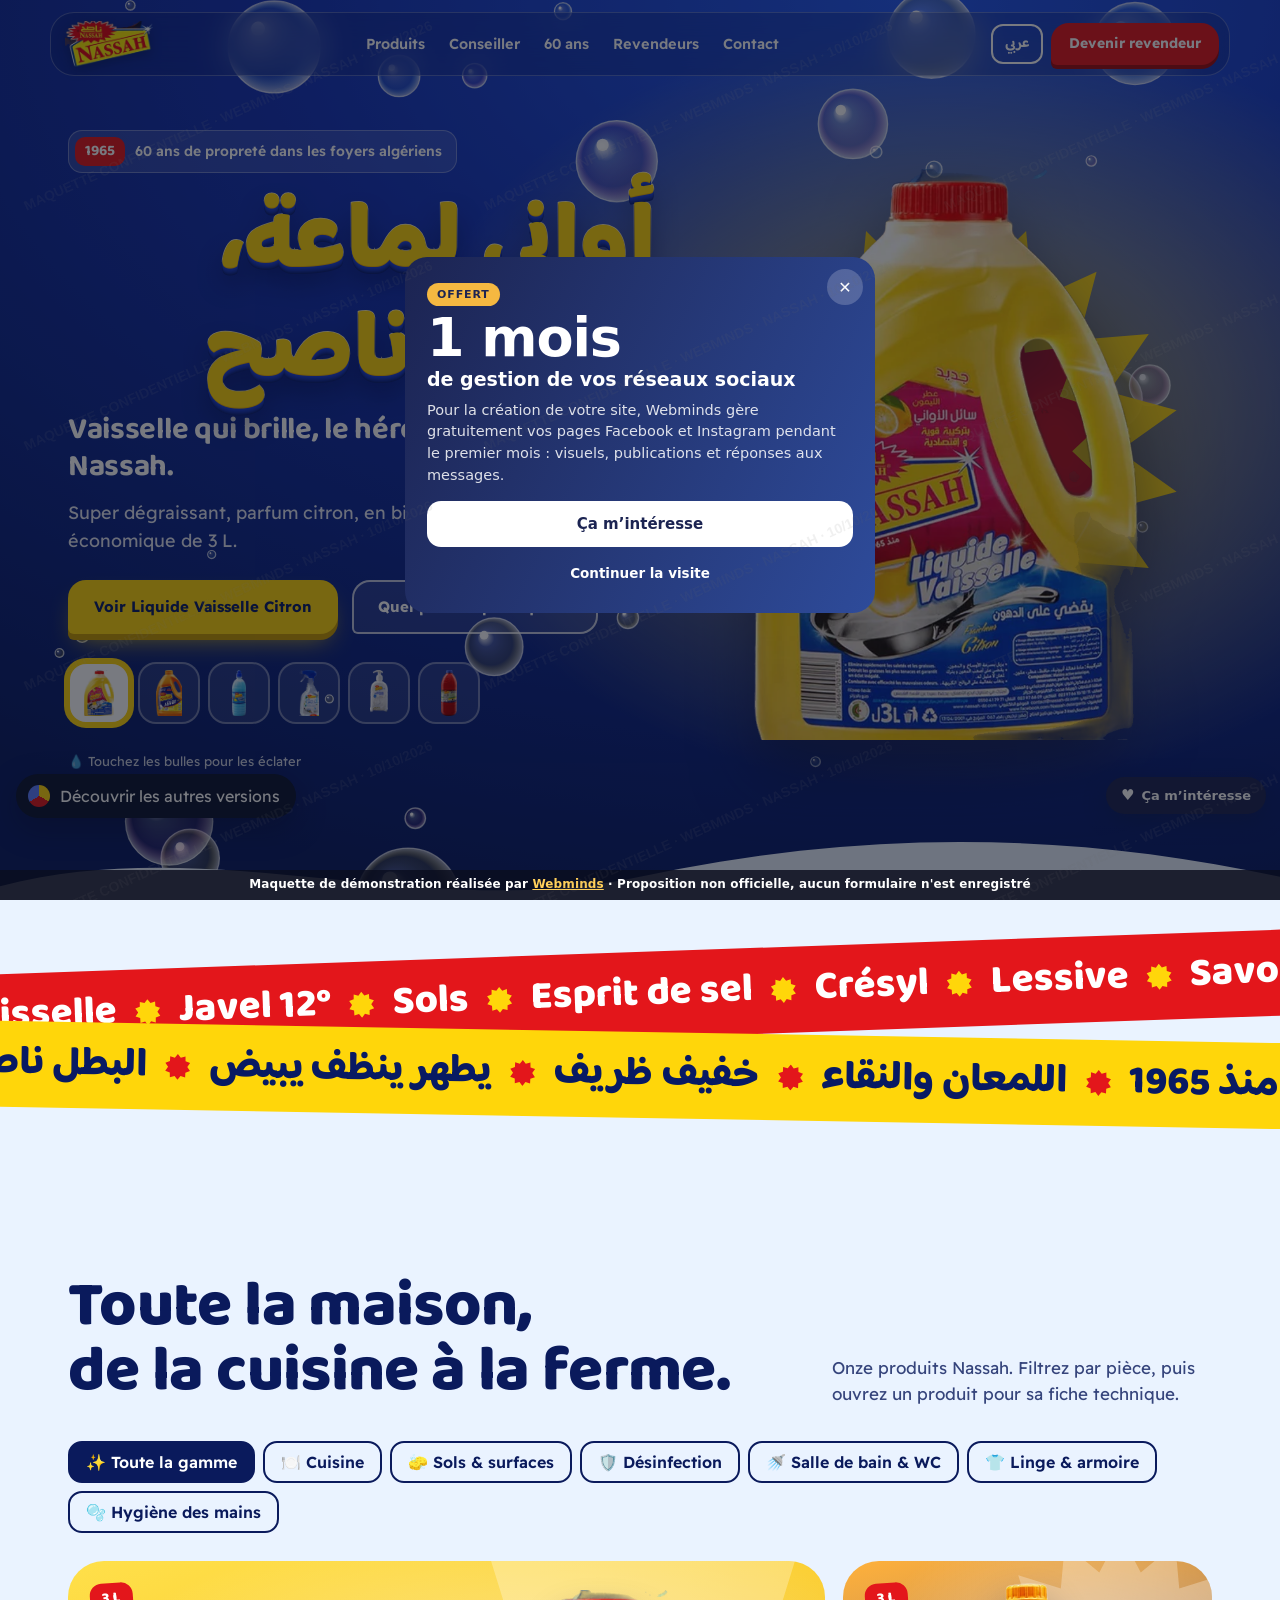
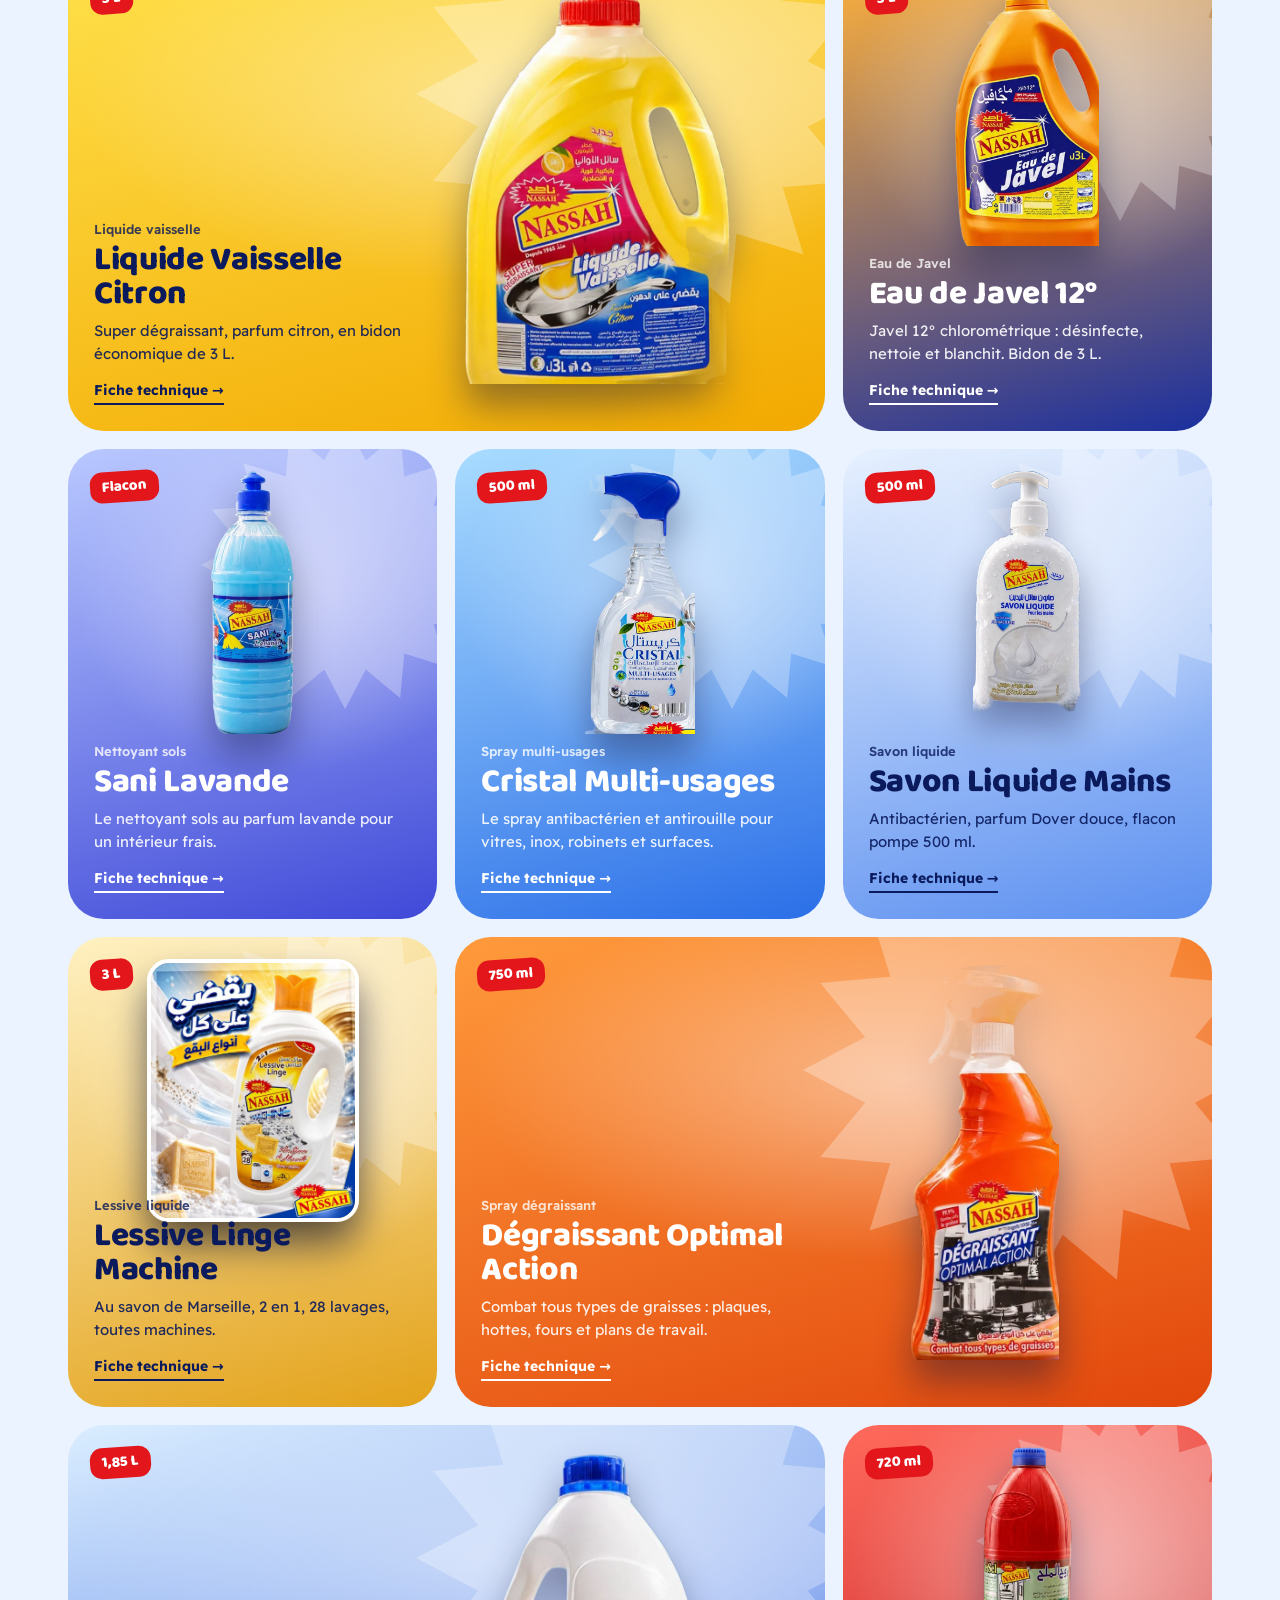
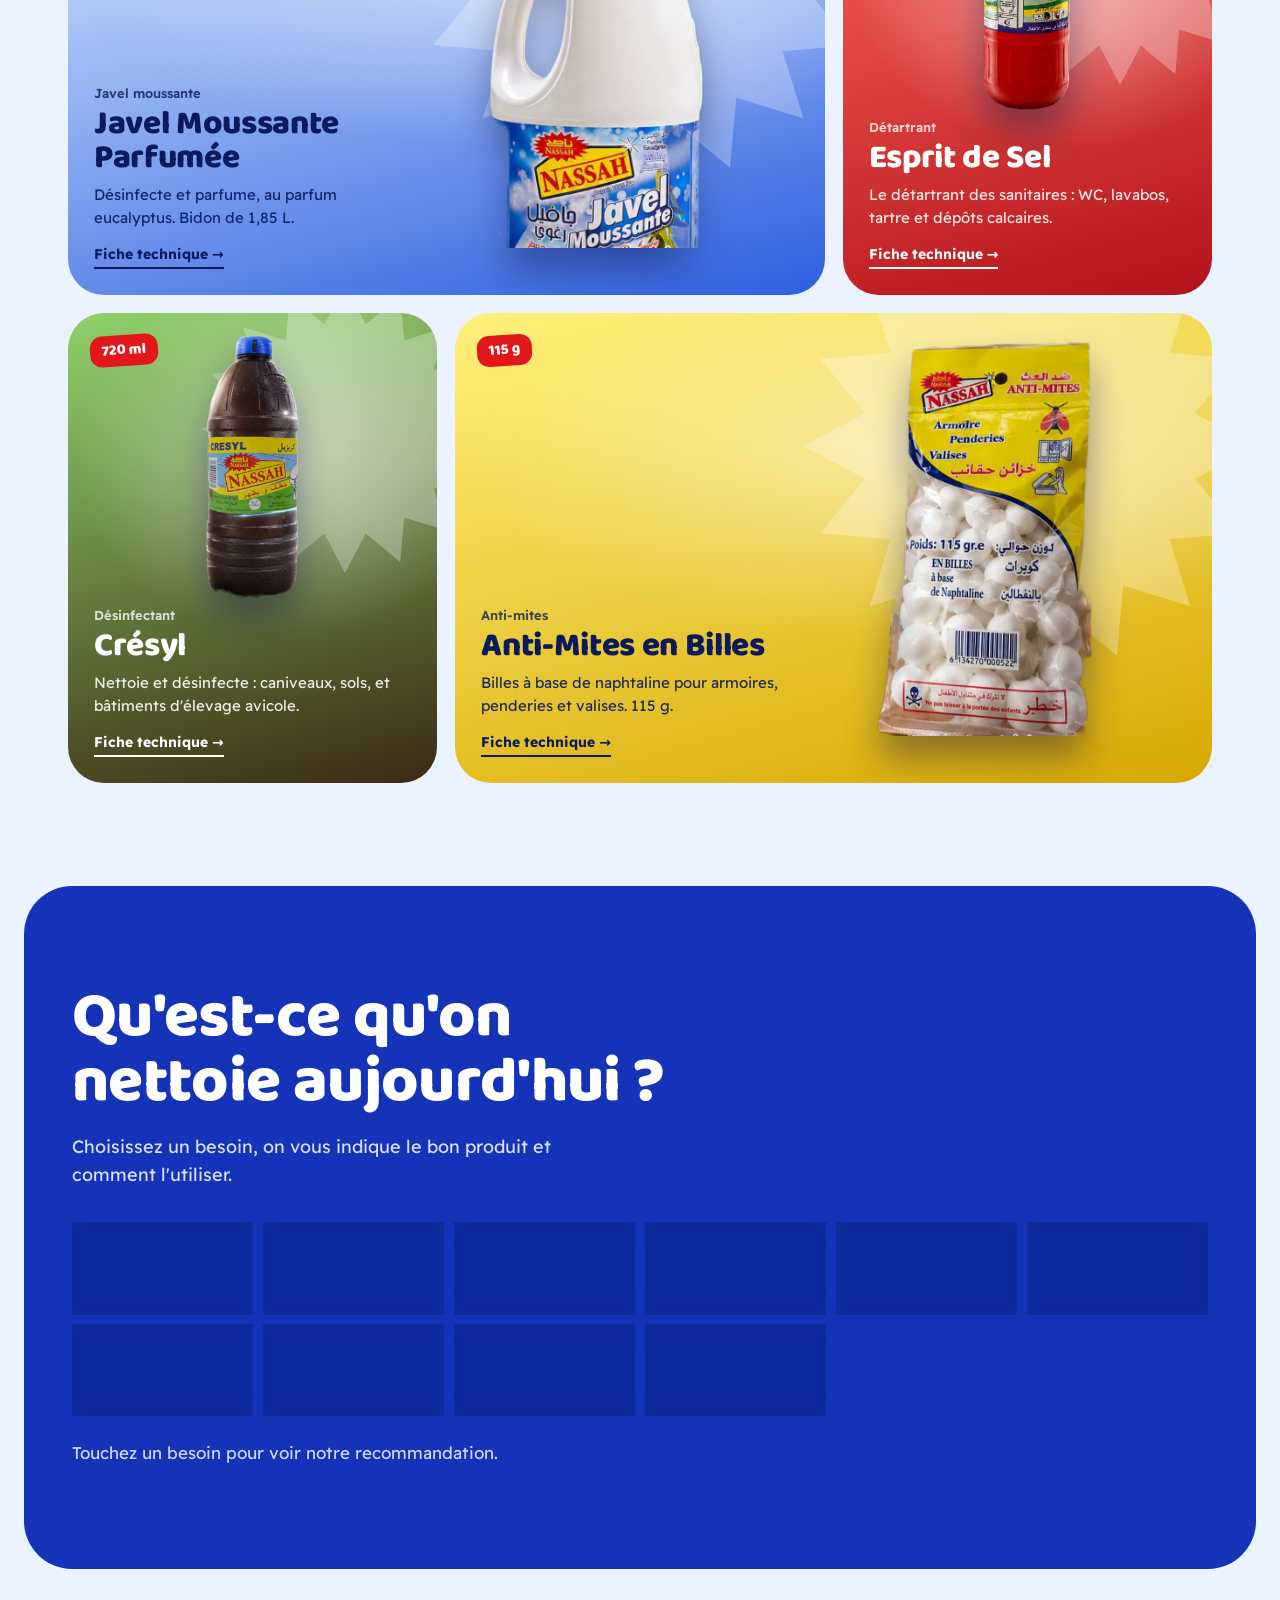
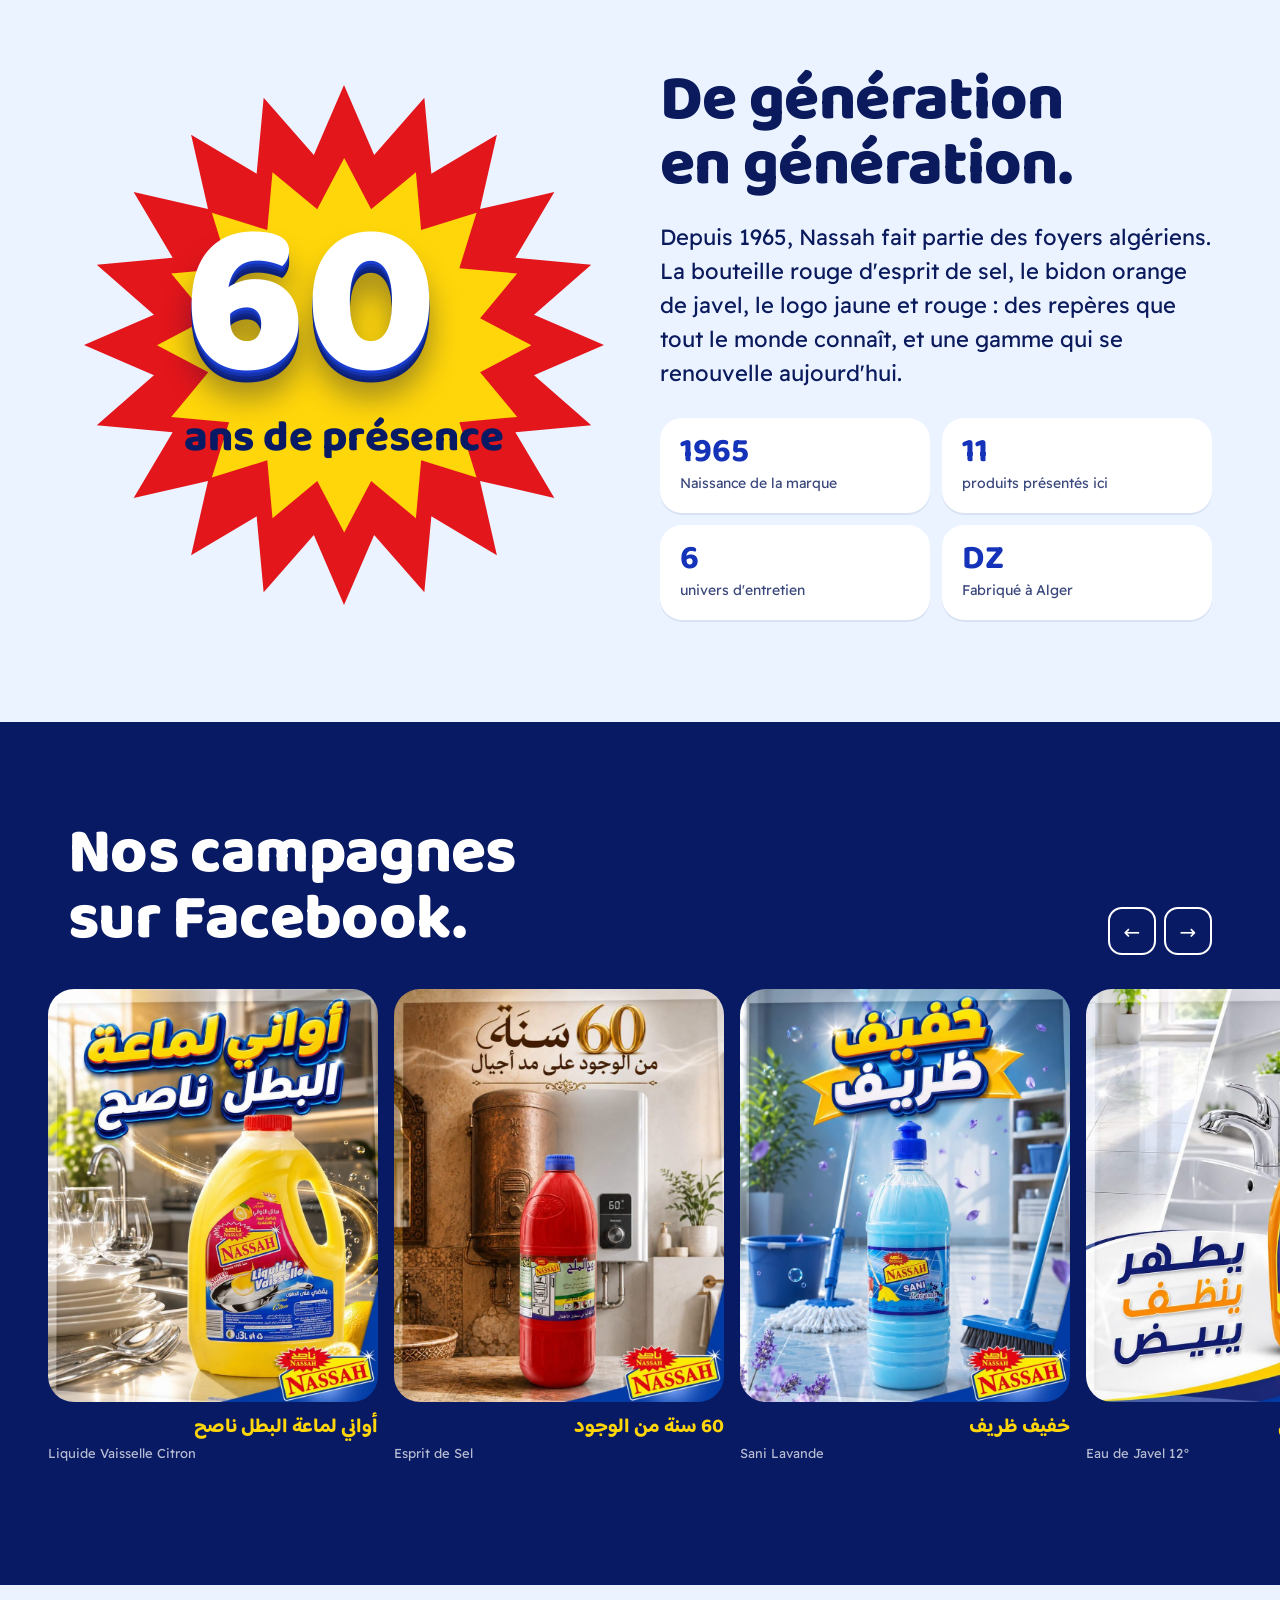
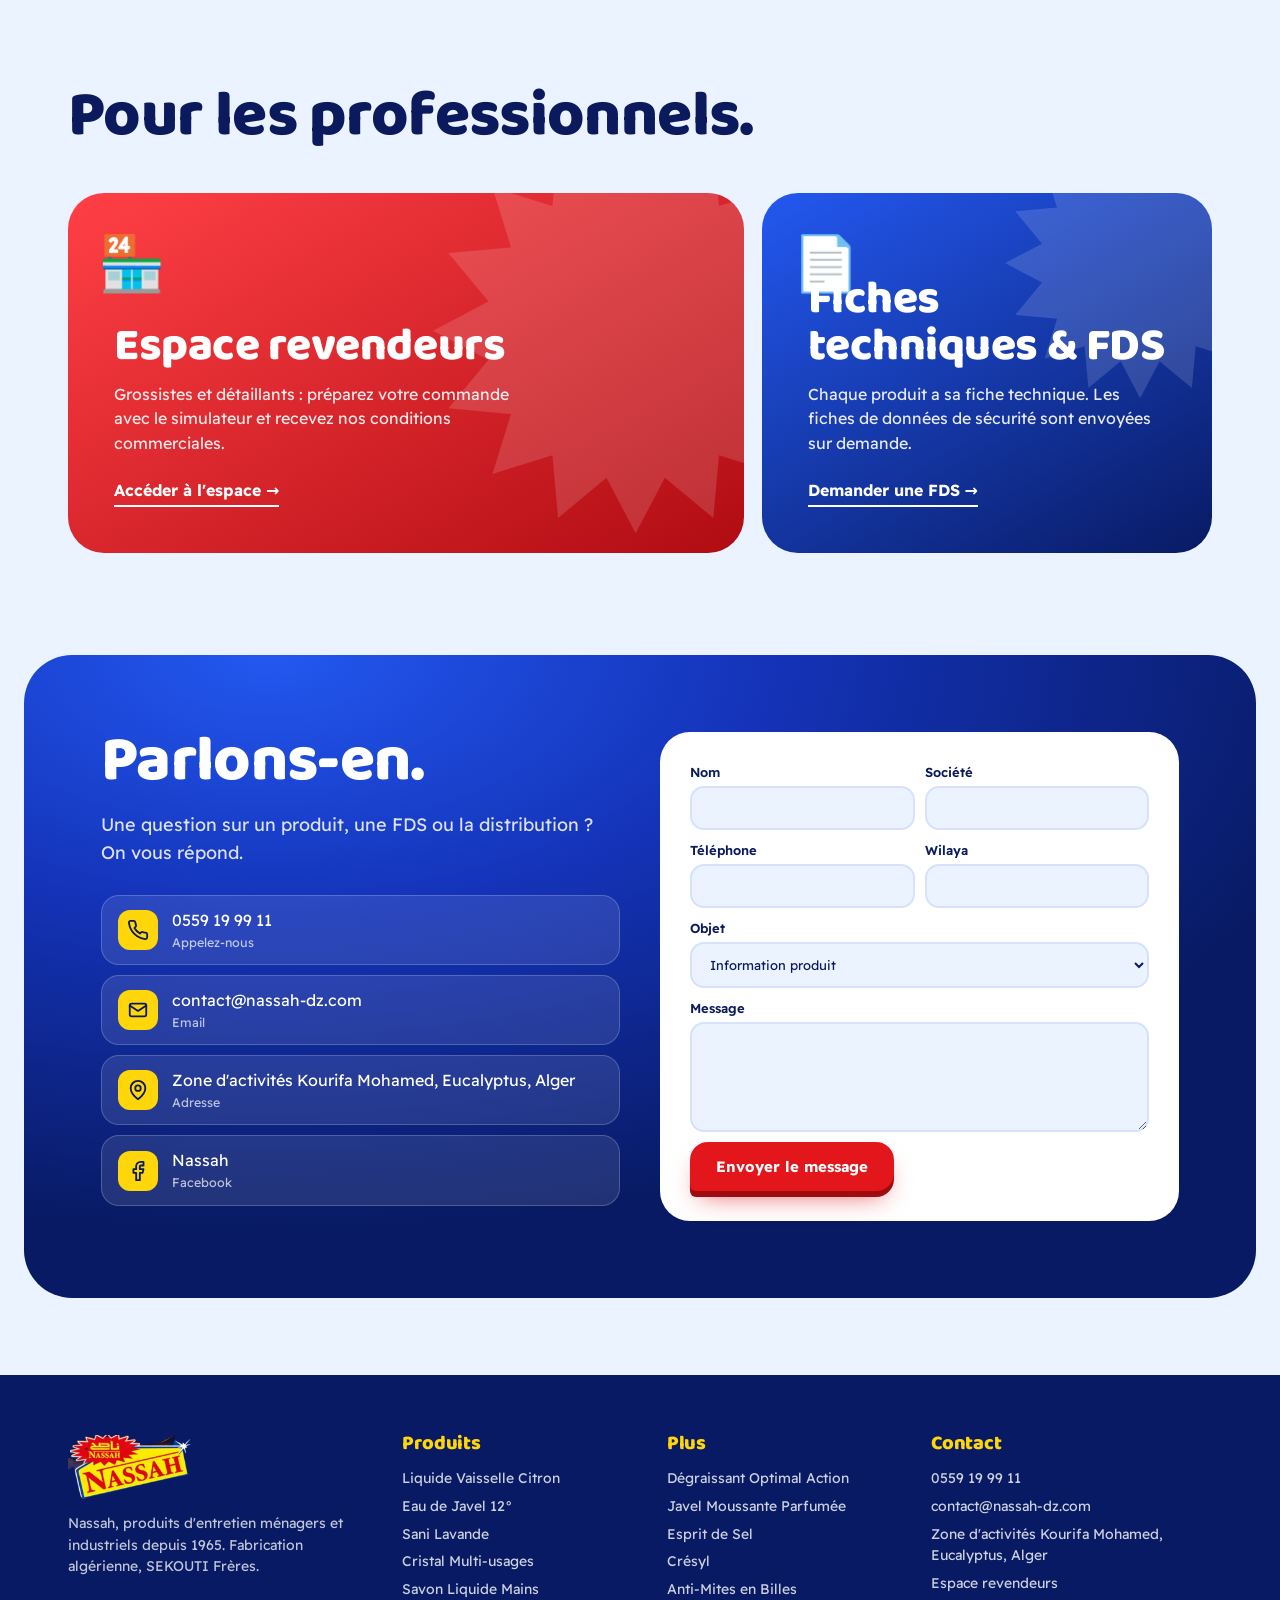
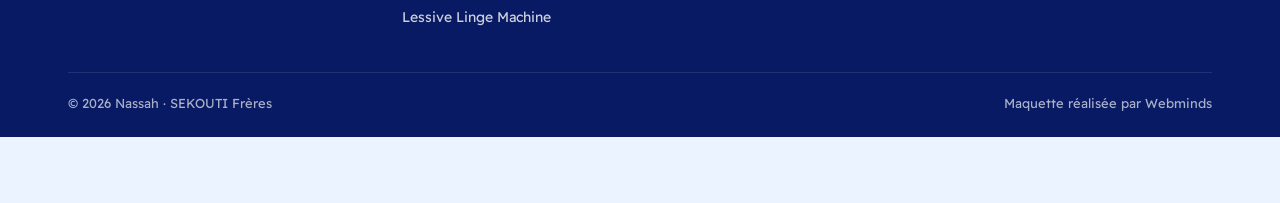
==== commit d307569d: "Nassah Connect recentré sur le marketing : scan = conseils, points et jeu du mois (retrait de l'anti" ====
--- a/index.html
+++ b/index.html
@@ -1 +1 @@
-<!DOCTYPE html><html lang="fr"><head><meta charset="utf-8"><meta name="viewport" content="width=device-width,initial-scale=1,viewport-fit=cover"><meta name="theme-color" content="#1433b8"><link rel="preconnect" href="https://fonts.googleapis.com"><link rel="preconnect" href="https://fonts.gstatic.com" crossorigin><link href="https://fonts.googleapis.com/css2?family=Baloo+Bhaijaan+2:wght@600;700;800&family=Readex+Pro:wght@300;400;600;700&display=swap" rel="stylesheet"><style>:root{--yel:#ffd60a;--sun:#ffec80;--red:#e3161b;--blue:#1433b8;--royal:#2358f0;--navy:#081a63;--sky:#eaf3ff;--ink:#0a1a5c;--d:'Baloo Bhaijaan 2','Readex Pro',system-ui,sans-serif;--f:'Readex Pro',system-ui,sans-serif;--ease:cubic-bezier(.2,.8,.2,1)}*{box-sizing:border-box;margin:0;padding:0}:root{box-sizing:border-box;padding-top:env(safe-area-inset-top,0);padding-bottom:env(safe-area-inset-bottom,0)}html{scroll-behavior:smooth;overflow-x:clip;scroll-padding-top:90px}body{font-family:var(--f);background:var(--sky);color:var(--ink);overflow-x:clip;-webkit-font-smoothing:antialiased;line-height:1.55;font-size:16px}img{max-width:100%;display:block}a{color:inherit;text-decoration:none}button,input,select,textarea{font-family:inherit;font-size:inherit}:focus-visible{outline:3px solid var(--yel);outline-offset:3px;border-radius:6px}.skip{position:absolute;left:-9999px}.skip:focus{left:16px;top:16px;z-index:200;background:#fff;padding:10px 16px;border-radius:10px}.wrap{max-width:1240px;margin:0 auto;padding-inline:clamp(18px,4vw,48px)}section{padding-block:clamp(64px,8vw,112px);position:relative}h1,h2,h3,h4{font-family:var(--d);font-weight:800;line-height:1.02;letter-spacing:-.01em}h2{font-size:clamp(34px,5vw,68px)}html[lang=ar] h1,html[lang=ar] h2,html[lang=ar] h3{line-height:1.2}svg.i{width:1.1em;height:1.1em;flex:none}.x3d{font-family:'Baloo Bhaijaan 2',sans-serif;font-weight:800;color:var(--yel);direction:rtl;line-height:1.15;text-shadow:0 1px 0 #f0b400,0 2px 0 #1b3fd0,0 3px 0 #1a3bc6,0 4px 0 #1736b8,0 5px 0 #1532aa,0 6px 0 #122c98,0 7px 0 #0f2686,0 8px 0 #0c2076,0 16px 26px rgba(4,12,60,.45);-webkit-text-stroke:1.5px #fff5c2;paint-order:stroke fill}.x3d.w{color:#fff;-webkit-text-stroke:1.5px #fff;text-shadow:0 2px 0 #1b3fd0,0 3px 0 #1a3bc6,0 4px 0 #1736b8,0 5px 0 #1532aa,0 6px 0 #122c98,0 7px 0 #0f2686,0 8px 0 #0c2076,0 16px 26px rgba(4,12,60,.45)}.btn{display:inline-flex;align-items:center;justify-content:center;gap:10px;background:var(--red);color:#fff;padding:15px 26px;border-radius:18px 18px 18px 6px;font-weight:700;font-size:15px;border:0;cursor:pointer;white-space:nowrap;transition:transform .35s var(--ease),background .3s,box-shadow .35s;box-shadow:0 6px 0 #9e0c10,0 14px 26px -10px rgba(227,22,27,.7)}html[dir=rtl] .btn{border-radius:18px 18px 6px 18px}.btn:hover{transform:translateY(-3px);box-shadow:0 9px 0 #9e0c10,0 20px 30px -12px rgba(227,22,27,.7)}.btn:active{transform:translateY(3px);box-shadow:0 2px 0 #9e0c10}.btn.y{background:var(--yel);color:var(--navy);box-shadow:0 6px 0 #c79a00,0 14px 26px -10px rgba(255,214,10,.8)}.btn.y:hover{box-shadow:0 9px 0 #c79a00,0 20px 30px -12px rgba(255,214,10,.8)}.btn.ghost{background:rgba(255,255,255,.1);color:#fff;box-shadow:inset 0 0 0 2px rgba(255,255,255,.7)}.btn.ghost:hover{background:#fff;color:var(--navy)}.btn.sm{padding:10px 18px;font-size:14px;box-shadow:0 4px 0 #9e0c10}.btn.done{background:#18a558;box-shadow:0 6px 0 #0d6b38}.prog{position:fixed;top:0;left:0;height:4px;background:linear-gradient(90deg,var(--yel),var(--red));width:0;z-index:100}header.top{position:fixed;top:calc(12px + env(safe-area-inset-top,0px));left:50%;transform:translateX(-50%);z-index:60;width:min(1180px,calc(100% - 24px));display:flex;align-items:center;justify-content:space-between;gap:12px;padding:8px 10px 8px 14px;background:rgba(8,26,99,.25);border:1px solid rgba(255,255,255,.25);backdrop-filter:blur(16px);-webkit-backdrop-filter:blur(16px);border-radius:24px;color:#fff;transition:.35s}header.top.solid{background:rgba(255,255,255,.95);color:var(--navy);border-color:rgba(8,26,99,.08);box-shadow:0 16px 40px -18px rgba(8,26,99,.45)}header.top .logo img{height:46px;width:auto;filter:drop-shadow(0 3px 6px rgba(0,0,0,.25))}header.top nav{display:flex;gap:24px;font-size:14.5px;font-weight:600}header.top nav a{position:relative;padding:6px 0}header.top nav a::after{content:"";position:absolute;inset-inline:0;bottom:0;height:3px;border-radius:3px;background:var(--yel);transform:scaleX(0);transition:.3s}header.top nav a:hover::after{transform:scaleX(1)}.hr{display:flex;align-items:center;gap:8px}.lang{background:0 0;border:2px solid currentColor;color:inherit;border-radius:12px;padding:6px 12px;font-weight:700;font-size:14px;cursor:pointer;font-family:'Baloo Bhaijaan 2',sans-serif}.burger{display:none;width:44px;height:44px;border-radius:14px;border:0;background:var(--yel);color:var(--navy);font-size:20px;cursor:pointer}.menu{position:fixed;inset:0;z-index:70;background:var(--blue);color:#fff;display:none;flex-direction:column;justify-content:center;gap:8px;padding:0 32px}.menu.open{display:flex}.menu a{font-family:var(--d);font-size:clamp(32px,9vw,54px);font-weight:800}.menu .mx{position:absolute;top:calc(20px + env(safe-area-inset-top,0px));inset-inline-end:20px;width:48px;height:48px;border-radius:14px;border:0;background:#fff;color:var(--navy);font-size:20px;cursor:pointer}canvas.bcanvas{position:absolute;inset:0;width:100%;height:100%;z-index:1}.hero{--c1:#ffe04a;--c2:#f2a900;min-height:100svh;padding:0;color:#fff;overflow:hidden;display:flex;align-items:center;background:radial-gradient(70% 70% at 74% 44%,color-mix(in srgb,var(--c1) 70%,transparent) 0,transparent 60%),radial-gradient(120% 100% at 70% 0,var(--royal) 0,var(--blue) 40%,var(--navy) 100%);transition:background 1s}.hgrid{position:relative;z-index:2;display:grid;grid-template-columns:1.05fr .95fr;gap:24px;align-items:center;width:100%;padding-block:130px 150px;pointer-events:none}.hgrid a,.hgrid button{pointer-events:auto}.since{display:inline-flex;align-items:center;gap:10px;background:rgba(255,255,255,.12);border:1px solid rgba(255,255,255,.3);border-radius:14px;padding:6px 14px 6px 6px;font-weight:600;font-size:14px}html[dir=rtl] .since{padding:6px 6px 6px 14px}.since b{background:var(--red);border-radius:10px;padding:3px 10px;font-family:var(--d);font-size:15px}.hslog{font-size:clamp(46px,7.4vw,112px);margin:18px 0 4px;min-height:2.3em;display:flex;align-items:flex-end}.hslog span{display:inline-block;animation:slogIn .8s var(--ease) both}@keyframes slogIn{from{opacity:0;transform:translateY(30px) scale(.9) rotate(-2deg)}to{opacity:1;transform:none}}.hero h1{font-size:clamp(22px,2.4vw,32px);font-weight:700;max-width:520px;line-height:1.2}.hero .lead{max-width:470px;font-size:clamp(15px,1.4vw,18px);opacity:.88;margin:12px 0 26px}.acts{display:flex;gap:14px;flex-wrap:wrap;align-items:center}.hint{display:inline-flex;align-items:center;gap:8px;margin-top:26px;font-size:13px;opacity:.8}.hint .pc{background:var(--yel);color:var(--navy);border-radius:8px;padding:1px 8px;font-weight:800;opacity:0;transition:.3s}.hint.on .pc{opacity:1}.hstage{position:relative;height:clamp(380px,48vw,640px);display:grid;place-items:center;--px:0;--py:0}.hstage .sun{position:absolute;width:88%;aspect-ratio:1;color:var(--yel);opacity:.95;animation:spin 40s linear infinite;filter:drop-shadow(0 20px 40px rgba(0,0,0,.25))}.hstage .sun2{position:absolute;width:64%;aspect-ratio:1;color:var(--red);animation:spin 28s linear infinite reverse}@keyframes spin{to{rotate:360deg}}.hstage .ring{position:absolute;width:60%;aspect-ratio:1;border-radius:50%;border:2px solid rgba(255,255,255,.4);animation:ring 5s ease-out infinite}.hstage .ring:nth-of-type(2){animation-delay:2.5s}@keyframes ring{0%{scale:.5;opacity:.9}100%{scale:1.6;opacity:0}}.hprod{position:relative;height:84%;display:grid;place-items:center;transform:translate(calc(var(--px)*18px),calc(var(--py)*12px));transition:transform .3s ease-out}.hprod img{max-height:100%;width:auto;filter:drop-shadow(0 34px 30px rgba(4,12,60,.5));animation:flo 6s ease-in-out infinite}.hprod img.phot{border-radius:32px;max-height:88%;box-shadow:0 30px 60px -20px rgba(0,0,0,.6);border:6px solid #fff}.hprod img.off{opacity:0;transform:translateY(60px) rotate(8deg) scale(.85)}.hprod img{transition:opacity .6s,transform .8s var(--ease)}@keyframes flo{50%{translate:0 -16px}}.pick{display:flex;gap:8px;margin-top:28px;flex-wrap:wrap}.pick button{width:62px;height:62px;border-radius:18px;border:2px solid rgba(255,255,255,.35);background:rgba(255,255,255,.1);cursor:pointer;display:grid;place-items:center;padding:6px;transition:.3s var(--ease)}.pick button img{max-height:100%;width:auto}.pick button:hover{transform:translateY(-4px);background:rgba(255,255,255,.22)}.pick button.on{background:#fff;border-color:var(--yel);box-shadow:0 0 0 4px var(--yel)}.hwave{position:absolute;bottom:-1px;left:0;width:100%;height:clamp(50px,8vw,110px);z-index:3;pointer-events:none}.hwave path{fill:var(--sky)}.bands{overflow:hidden;padding:30px 0 50px}.bands .in{margin:0 -5%;transform:rotate(-2deg)}.band{overflow:hidden;white-space:nowrap;padding:12px 0;background:var(--red);color:#fff;display:flex}.band.y{background:var(--yel);color:var(--navy);transform:rotate(3deg) translateY(-6px)}.band .mq{display:flex}.band .mq>div{display:flex;align-items:center;animation:mq 40s linear infinite;flex:none}.band.y .mq>div{animation-direction:reverse}.band b{font-family:var(--d);font-weight:800;font-size:clamp(22px,3.2vw,40px);margin-inline:18px}.band .st{width:26px;height:26px;color:var(--yel);flex:none}.band.y .st{color:var(--red)}@keyframes mq{to{transform:translateX(-100%)}}.head{display:flex;justify-content:space-between;align-items:flex-end;gap:24px;flex-wrap:wrap}.head p{max-width:380px;font-size:17px;opacity:.8}.chips{display:flex;gap:8px;flex-wrap:wrap;margin-top:34px}.chip{border:2px solid var(--ink);background:0 0;color:var(--ink);border-radius:14px;padding:9px 16px;font-weight:600;cursor:pointer;transition:.25s}.chip:hover{background:#fff}.chip.on{background:var(--ink);color:#fff}.grid{display:grid;grid-template-columns:repeat(3,1fr);gap:18px;margin-top:28px}.card{position:relative;border-radius:36px;min-height:470px;padding:26px;display:flex;flex-direction:column;justify-content:flex-end;overflow:hidden;color:var(--k);background:radial-gradient(90% 60% at 60% 30%,rgba(255,255,255,.45),transparent 65%),linear-gradient(165deg,var(--c1),var(--c2));transition:transform .5s var(--ease),box-shadow .5s,opacity .4s}.card.wide{grid-column:span 2}.card:hover{transform:translateY(-8px);box-shadow:0 40px 60px -34px rgba(8,26,99,.7)}.card .sb{position:absolute;width:78%;top:-6%;inset-inline-end:-14%;color:rgba(255,255,255,.28);transition:rotate 1.2s var(--ease)}.card:hover .sb{rotate:40deg}.card .pi{position:absolute;top:22px;left:0;right:0;height:60%;display:grid;place-items:center;z-index:1;transition:transform .7s var(--ease)}.card .pi img{max-height:100%;width:auto;filter:drop-shadow(0 22px 18px rgba(4,12,60,.4))}.card .pi img.phot{border-radius:22px;max-height:96%;border:4px solid #fff;box-shadow:0 20px 40px -14px rgba(0,0,0,.5)}.card:hover .pi{transform:translateY(-8px) rotate(-5deg) scale(1.05)}.card .tx{position:relative;z-index:2}.card .ty{font-size:13px;font-weight:600;opacity:.8}.card h3{font-size:clamp(26px,2.6vw,34px);margin:4px 0 6px}.card p{font-size:15px;opacity:.9;max-width:380px}.card .fmt{position:absolute;top:22px;inset-inline-start:22px;z-index:3;background:var(--red);color:#fff;font-family:var(--d);font-weight:800;border-radius:12px;padding:4px 12px;font-size:15px;transform:rotate(-4deg)}.card .go{display:inline-flex;align-items:center;gap:8px;margin-top:14px;font-weight:700;font-size:14px;border-bottom:2px solid currentColor;padding-bottom:2px}.card.hide{display:none}.adv{background:var(--blue);color:#fff;border-radius:48px;margin-inline:clamp(10px,2vw,24px);overflow:hidden}.adv .wrap{position:relative;z-index:2;pointer-events:none}.adv .wrap *{pointer-events:auto}.adv h2{color:#fff}.adv p.sub{opacity:.85;margin-top:14px;font-size:18px;max-width:560px}.needs{display:grid;grid-template-columns:repeat(auto-fill,minmax(180px,1fr));gap:10px;margin-top:34px}.need{border:2px solid rgba(255,255,255,.3);border-radius:22px;background:rgba(8,26,99,.35);padding:16px;text-align:start;cursor:pointer;color:#fff;display:flex;align-items:center;gap:12px;font-weight:600;font-size:15.5px;line-height:1.2;transition:.3s var(--ease);backdrop-filter:blur(4px)}.need:hover{transform:translateY(-4px);border-color:#fff}.need.on{background:var(--yel);color:var(--navy);border-color:var(--yel)}.need .em{font-size:30px;line-height:1}.nres{margin-top:24px}.nbox{display:grid;grid-template-columns:.85fr 1.15fr;gap:18px;background:#fff;color:var(--ink);border-radius:34px;padding:14px;animation:pop .5s var(--ease)}@keyframes pop{from{opacity:0;transform:translateY(20px) scale(.97)}}.nstage{border-radius:24px;display:flex;align-items:flex-end;justify-content:center;gap:4px;padding:26px 14px 16px;min-height:300px;position:relative;overflow:hidden;background:linear-gradient(160deg,var(--c1),var(--c2))}.nstage .sb{position:absolute;width:90%;color:rgba(255,255,255,.35);top:5%;animation:spin 30s linear infinite}.nstage img{position:relative;max-height:260px;width:auto;filter:drop-shadow(0 18px 14px rgba(4,12,60,.4))}.nstage img.phot{max-height:270px;border-radius:18px;border:4px solid #fff}.nstage img+img{max-height:210px}.ninfo{padding:14px 10px}.ninfo .r{display:inline-block;background:var(--red);color:#fff;border-radius:10px;padding:4px 12px;font-size:13px;font-weight:700}.ninfo h3{font-size:clamp(26px,2.8vw,38px);margin:12px 0}.ninfo ul{list-style:none;display:grid;gap:10px;margin:14px 0 18px}.ninfo li{display:flex;gap:12px;align-items:flex-start}.ninfo li svg{background:var(--yel);color:var(--navy);border-radius:8px;padding:3px;width:24px;height:24px}.empty{opacity:.8;font-size:17px}.hist{overflow:hidden}.hgrid2{display:grid;grid-template-columns:1fr 1fr;gap:40px;align-items:center}.sixty{position:relative;display:grid;place-items:center;aspect-ratio:1;max-width:520px;margin-inline:auto;width:100%}.sixty .sb{position:absolute;inset:0;color:var(--red);animation:spin 60s linear infinite}.sixty .sb2{position:absolute;inset:14%;color:var(--yel);animation:spin 45s linear infinite reverse}.sixty .n{position:relative;font-family:'Baloo Bhaijaan 2';font-weight:800;font-size:clamp(120px,17vw,230px);line-height:.8;color:#fff;text-shadow:0 3px 0 #1b3fd0,0 6px 0 #1532aa,0 9px 0 #0f2686,0 12px 0 #0c2076,0 26px 30px rgba(4,12,60,.4)}.sixty .n small{display:block;text-align:center;font-size:.2em;color:var(--navy);text-shadow:none;margin-top:18px}.hist p.big{font-size:clamp(18px,1.8vw,22px);margin-top:18px}.facts{display:grid;grid-template-columns:1fr 1fr;gap:12px;margin-top:28px}.fact{background:#fff;border-radius:22px;padding:18px 20px;box-shadow:0 2px 0 rgba(8,26,99,.08)}.fact b{display:block;font-family:var(--d);font-size:34px;line-height:1;color:var(--blue)}.fact span{font-size:14px;opacity:.8}.camp{background:var(--navy);color:#fff;overflow:hidden}.camp h2{color:#fff}.rail{display:flex;gap:16px;overflow-x:auto;scroll-snap-type:x mandatory;padding:34px clamp(18px,4vw,48px) 20px;scrollbar-width:thin;scrollbar-color:var(--yel) transparent}.rail figure{flex:0 0 clamp(240px,26vw,330px);scroll-snap-align:start;position:relative}.rail img{border-radius:26px;aspect-ratio:4/5;object-fit:cover;width:100%;transition:transform .5s var(--ease)}.rail figure:hover img{transform:translateY(-6px) rotate(-1deg)}.rail figcaption{margin-top:10px;font-family:'Baloo Bhaijaan 2';font-weight:700;font-size:20px;direction:rtl;text-align:right;color:var(--yel)}.rail figcaption small{display:block;direction:ltr;text-align:left;font-family:var(--f);font-weight:400;font-size:13px;color:#fff;opacity:.7}html[dir=rtl] .rail figcaption small{direction:rtl;text-align:right}.railnav{display:flex;gap:8px}.railnav button{width:48px;height:48px;border-radius:14px;border:2px solid #fff;background:0 0;color:#fff;font-size:20px;cursor:pointer}.railnav button:hover{background:#fff;color:var(--navy)}.duo{display:grid;grid-template-columns:1.2fr .8fr;gap:18px;margin-top:40px}.esp{position:relative;overflow:hidden;border-radius:36px;padding:clamp(26px,4vw,46px);min-height:360px;display:flex;flex-direction:column;justify-content:flex-end;color:#fff;transition:transform .5s var(--ease)}.esp:hover{transform:translateY(-6px)}.esp.r{background:linear-gradient(150deg,#ff4046,#b00c12)}.esp.b{background:linear-gradient(150deg,var(--royal),var(--navy))}.esp .sb{position:absolute;width:60%;top:-18%;inset-inline-end:-14%;color:rgba(255,255,255,.14);transition:rotate 1.4s var(--ease)}.esp:hover .sb{rotate:45deg}.esp h3{font-size:clamp(30px,3.6vw,50px);position:relative}.esp p{max-width:420px;margin-top:10px;position:relative;opacity:.9}.esp .go{position:relative;margin-top:22px;font-weight:700;display:inline-flex;gap:8px;border-bottom:2px solid;align-self:flex-start;padding-bottom:2px}.esp .ico{position:absolute;top:28px;inset-inline-start:30px;font-size:54px}.contact{position:relative;margin:0 clamp(10px,2vw,24px) clamp(40px,6vw,80px);border-radius:48px;overflow:hidden;background:radial-gradient(90% 90% at 20% 0,var(--royal),var(--blue) 45%,var(--navy));color:#fff}.contact .cg{position:relative;z-index:2;display:grid;grid-template-columns:1fr 1fr;gap:40px;padding:clamp(34px,6vw,80px);pointer-events:none}.contact .cg *{pointer-events:auto}.contact h2{color:#fff}.cinfo{display:grid;gap:10px;margin-top:28px}.cinfo a{display:flex;align-items:center;gap:14px;background:rgba(255,255,255,.1);border:1px solid rgba(255,255,255,.2);border-radius:18px;padding:12px 16px;transition:.3s}.cinfo a:hover{background:rgba(255,255,255,.2)}.cinfo svg{width:40px;height:40px;background:var(--yel);color:var(--navy);border-radius:12px;padding:9px}.cinfo small{display:block;opacity:.7;font-size:12.5px}.f{display:grid;grid-template-columns:1fr 1fr;gap:10px;align-content:start;background:#fff;border-radius:30px;padding:clamp(18px,3vw,30px);color:var(--ink)}.f .full{grid-column:1/-1}.f label{display:grid;gap:4px;font-size:13px;font-weight:600}.f input,.f select,.f textarea{border:2px solid #d6e2fb;background:var(--sky);border-radius:14px;padding:12px 14px;color:var(--ink);width:100%}.f input:focus,.f select:focus,.f textarea:focus{border-color:var(--blue);outline:0}.f textarea{min-height:110px;resize:vertical}.f .btn{grid-column:1/-1;justify-self:start}.ft{background:var(--navy);color:#fff;padding:60px 0 24px}.fg{display:grid;grid-template-columns:1.3fr 1fr 1fr 1.2fr;gap:30px}.flogo{height:64px;width:auto;margin-bottom:14px}.ft p{opacity:.75;max-width:320px;font-size:14px}.ft h4{font-size:20px;margin-bottom:10px;color:var(--yel)}.ft a{display:block;opacity:.8;font-size:14px;padding:3px 0}.ft a:hover{opacity:1;color:var(--yel)}.fb{display:flex;justify-content:space-between;gap:12px;flex-wrap:wrap;border-top:1px solid rgba(255,255,255,.15);margin-top:40px;padding-top:20px;font-size:13px;opacity:.65}.rv{opacity:0;transform:translateY(28px);transition:opacity .7s,transform .8s var(--ease)}.rv.in{opacity:1;transform:none}.phero{--c1:#ffe04a;--c2:#f2a900;padding:0;overflow:hidden;color:var(--k,#fff);background:radial-gradient(80% 80% at 70% 40%,rgba(255,255,255,.4),transparent 60%),linear-gradient(160deg,var(--c1),var(--c2))}.phero .hgrid{padding-block:140px 130px}.crumb{font-size:14px;opacity:.8;display:flex;gap:8px;flex-wrap:wrap}.crumb a{text-decoration:underline}.phero h1{font-size:clamp(40px,6vw,82px);margin:14px 0 10px;line-height:.98}.phero .x3d{font-size:clamp(30px,4.2vw,58px);margin:8px 0 14px}.phero .lead{font-size:18px;max-width:520px;opacity:.92}.tags{display:flex;flex-wrap:wrap;gap:8px;margin:18px 0 24px}.tags span{background:rgba(255,255,255,.3);border:1.5px solid rgba(255,255,255,.55);border-radius:12px;padding:6px 12px;font-weight:600;font-size:14px;backdrop-filter:blur(4px)}.phero .hstage .sun{color:rgba(255,255,255,.45)}.phero .hstage .sun2{color:rgba(255,255,255,.25)}.phero .hwave path{fill:var(--sky)}.pgrid{display:grid;grid-template-columns:1.1fr .9fr;gap:22px;align-items:start}.panel{background:#fff;border-radius:32px;padding:clamp(22px,3vw,36px)}.panel h2{font-size:clamp(28px,3vw,40px);margin-bottom:14px}.panel p{font-size:17px}.steps{list-style:none;counter-reset:s;display:grid;gap:12px;margin-top:8px}.steps li{counter-increment:s;display:flex;gap:14px;align-items:flex-start;font-size:16px}.steps li::before{content:counter(s);flex:none;width:36px;height:36px;border-radius:12px;background:var(--yel);color:var(--navy);font-family:var(--d);font-weight:800;display:grid;place-items:center;font-size:19px}.caut{list-style:none;display:grid;gap:10px}.caut li{display:flex;gap:12px;align-items:flex-start}.caut svg{color:var(--red);width:22px;height:22px;margin-top:2px}.specs{display:grid;grid-template-columns:1fr 1fr;gap:10px;margin-top:18px}.specs div{background:var(--sky);border-radius:18px;padding:14px 16px}.specs small{display:block;font-size:12.5px;opacity:.7}.specs b{font-family:var(--d);font-size:22px}.postimg{border-radius:28px;overflow:hidden;margin-top:18px}.rel{display:grid;grid-template-columns:repeat(4,1fr);gap:14px;margin-top:30px}.rel .card{min-height:340px;padding:20px}.rel .card h3{font-size:22px}.rel .card p{display:none}.sim{display:grid;grid-template-columns:1.3fr .7fr;gap:18px;margin-top:34px;align-items:start}.srow{display:grid;grid-template-columns:56px 1fr auto;gap:14px;align-items:center;background:#fff;border-radius:20px;padding:10px 14px;margin-bottom:8px}.srow img{height:52px;width:auto;margin-inline:auto}.srow img.phot{border-radius:10px}.srow b{font-family:var(--d);font-size:19px;display:block;line-height:1.1}.srow small{opacity:.7;font-size:13px}.qty{display:flex;align-items:center;gap:6px}.qty button{width:36px;height:36px;border-radius:11px;border:2px solid var(--ink);background:#fff;font-weight:800;cursor:pointer}.qty button:hover{background:var(--ink);color:#fff}.qty output{min-width:32px;text-align:center;font-family:var(--d);font-weight:800;font-size:20px}.recap{position:sticky;top:100px;background:var(--navy);color:#fff;border-radius:30px;padding:26px}.recap h3{font-size:30px;color:var(--yel)}.recap ul{list-style:none;margin:16px 0;display:grid;gap:6px;font-size:15px}.recap li{display:flex;justify-content:space-between;gap:10px;border-bottom:1px dashed rgba(255,255,255,.2);padding-bottom:6px}.recap .tot{font-family:var(--d);font-size:26px;margin:10px 0 18px}.perks{display:grid;grid-template-columns:repeat(3,1fr);gap:14px;margin-top:34px}.perk{background:#fff;border-radius:26px;padding:24px}.perk .e{font-size:38px}.perk h3{font-size:24px;margin:10px 0 6px}@media (max-width:1000px){header.top .btn.sm,header.top nav{display:none}.burger{display:grid;place-items:center}.hgrid{grid-template-columns:1fr;padding-block:110px 120px;text-align:start}.hstage{height:clamp(320px,80vw,460px);order:-1;margin-top:10px}.hslog{min-height:0}.grid{grid-template-columns:1fr 1fr}.card.wide{grid-column:span 2}.contact .cg,.duo,.hgrid2,.pgrid,.sim{grid-template-columns:1fr}.nbox{grid-template-columns:1fr}.fg{grid-template-columns:1fr 1fr}.rel{grid-template-columns:1fr 1fr}.perks{grid-template-columns:1fr}.recap{position:static}}@media (max-width:620px){.grid{grid-template-columns:1fr}.card.wide{grid-column:auto}.card{min-height:430px}.f{grid-template-columns:1fr}.fg{grid-template-columns:1fr}.facts{grid-template-columns:1fr 1fr}.adv,.contact{border-radius:32px}.pick button{width:52px;height:52px}}@media (prefers-reduced-motion:reduce){*,::after,::before{animation:none!important;transition:none!important}.rv{opacity:1;transform:none}}span.sb,span.sb2,span.sun,span.sun2{display:block}span.sb svg,span.sb2 svg,span.sun svg,span.sun2 svg{width:100%;height:100%;display:block}.hprod{height:78%;width:100%}.hprod img{height:100%;max-width:90%;object-fit:contain;margin-inline:auto}.hprod img.phot{height:88%;width:auto}.pick button img{height:100%;object-fit:contain}.card .pi img{height:100%;max-width:88%;object-fit:contain}.card .pi img.phot{height:96%;width:auto;max-width:92%}.nstage img{height:240px;max-height:none;object-fit:contain;max-width:48%}.nstage img:only-of-type{max-width:80%}.nstage img+img{height:190px}.nstage img.phot{height:260px;max-width:70%}.srow img{height:52px;max-width:56px;object-fit:contain}.hprod{position:absolute;inset:9% 4% 6%;height:auto;width:auto;display:flex;align-items:center;justify-content:center}.hprod img{height:auto;max-height:100%;max-width:90%;width:auto}.hprod img.phot{max-height:90%;height:auto}.pick button{display:flex;align-items:center;justify-content:center}.pick button img{height:auto;max-height:100%;max-width:100%}.card .pi{display:flex;align-items:center;justify-content:center;height:56%}.card .pi img{height:auto;max-height:100%;max-width:86%;width:auto}.card .pi img.phot{height:auto;max-height:100%}.card.wide .pi{top:6%;height:84%;left:auto;right:4%;width:52%}html[dir=rtl] .card.wide .pi{right:auto;left:4%}.card.wide .tx{max-width:46%}.card.wide .sb{width:60%;top:-20%;inset-inline-end:-6%}@media (max-width:620px){.card.wide .pi{top:22px;height:56%;left:0;right:0;width:auto}.card.wide .tx{max-width:none}}.hprod{inset:4% 2% 3%}.rail{scroll-padding-inline:clamp(18px,4vw,48px)}</style><link rel="icon" href="img/logo-nassah.png"><title>Nassah — Produits d'entretien depuis 1965</title><meta name="description" content="Nassah (SEKOUTI Frères) : liquide vaisselle, eau de javel, nettoyants sols, esprit de sel, crésyl, lessive, savon liquide… Produits d'entretien algériens depuis 1965."><meta name="robots" content="noindex, nofollow"></head><body data-home="1"><div id="hdr"></div><main id="main"><section class="hero" id="top"><canvas class="bcanvas"></canvas><div class="wrap hgrid"><div><span class="since"><b>1965</b><span data-ar="60 سنة من النقاء في البيوت الجزائرية">60 ans de propreté dans les foyers algériens</span></span><div class="hslog x3d" id="hslog"></div><h1 id="hname"></h1><p class="lead" id="hlead"></p><div class="acts"><a class="btn y" id="hlink" href="#gamme"></a><a class="btn ghost" href="#conseiller" data-ar="أي منتج لأي استعمال؟">Quel produit pour quoi ?</a></div><div class="pick" id="pick" role="group" aria-label="Choisir un produit"></div><span class="hint" id="hint"><span data-ar="💧 المسوا الفقاعات لتفجيرها">💧 Touchez les bulles pour les éclater</span><span class="pc" id="popc">0</span></span></div><div class="hstage" id="hs"><span class="sun"></span><span class="sun2"></span><i class="ring"></i><i class="ring"></i><div class="hprod" id="hprod"></div></div></div><svg class="hwave" viewBox="0 0 1440 110" preserveAspectRatio="none"><path d="M0 70 C240 10 480 110 720 60 S1200 10 1440 60 V110 H0Z"/></svg></section><div class="bands" aria-hidden="true"><div class="in"><div class="band"><div class="mq" data-w="Vaisselle|Javel 12°|Sols|Esprit de sel|Crésyl|Lessive|Savon mains|Anti-mites|Cristal"></div></div><div class="band y"><div class="mq" data-w="البطل ناصح|يطهر ينظف يبيض|خفيف ظريف|اللمعان والنقاء|منذ 1965"></div></div></div></div><section id="gamme"><div class="wrap"><div class="head"><h2 data-ar="كل البيت،<br>من المطبخ إلى المزرعة.">Toute la maison,<br>de la cuisine à la ferme.</h2><p data-ar="11 منتجا ناصح. اختاروا مكانا لتصفية المنتجات، واضغطوا على منتج لفيشه التقني.">Onze produits Nassah. Filtrez par pièce, puis ouvrez un produit pour sa fiche technique.</p></div><div class="chips" id="chips" role="group" aria-label="Filtrer"></div><div class="grid" id="grid"></div></div></section><section id="conseiller" class="adv"><canvas class="bcanvas" data-n="22"></canvas><div class="wrap"><h2 data-ar="واش حابين<br>تنظفو اليوم؟">Qu'est-ce qu'on<br>nettoie aujourd'hui ?</h2><p class="sub" data-ar="اختاروا حاجتكم ونقترح عليكم المنتج المناسب وطريقة الاستعمال.">Choisissez un besoin, on vous indique le bon produit et comment l'utiliser.</p><div class="needs" id="needs"></div><div class="nres" id="nres" aria-live="polite"></div></div></section><section id="histoire" class="hist"><div class="wrap hgrid2"><div class="sixty rv"><span class="sb"></span><span class="sb2"></span><div class="n">60<small data-ar="سنة من الوجود">ans de présence</small></div></div><div class="rv"><h2 data-ar="على مدّ أجيال.">De génération<br>en génération.</h2><p class="big" data-ar="منذ 1965، ناصح موجودة في البيوت الجزائرية. قارورة روح الملح الحمراء، بيدون جافيل البرتقالي، والشعار الأصفر والأحمر: علامات يعرفها الجميع، ومنتجات تتجدد اليوم بحلة جديدة.">Depuis 1965, Nassah fait partie des foyers algériens. La bouteille rouge d'esprit de sel, le bidon orange de javel, le logo jaune et rouge : des repères que tout le monde connaît, et une gamme qui se renouvelle aujourd'hui.</p><div class="facts"><div class="fact"><b>1965</b><span data-ar="تأسيس العلامة">Naissance de la marque</span></div><div class="fact"><b>11</b><span data-ar="منتجا في هذا الموقع">produits présentés ici</span></div><div class="fact"><b>6</b><span data-ar="أماكن في البيت">univers d'entretien</span></div><div class="fact"><b>DZ</b><span data-ar="صناعة جزائرية، الجزائر العاصمة">Fabriqué à Alger</span></div></div></div></div></section><section class="camp"><div class="wrap head"><h2 data-ar="حملاتنا<br>على فيسبوك.">Nos campagnes<br>sur Facebook.</h2><div class="railnav"><button type="button" id="rp" aria-label="Précédent">←</button><button type="button" id="rn" aria-label="Suivant">→</button></div></div><div class="rail" id="rail"></div></section><section><div class="wrap"><h2 class="rv" data-ar="للمحترفين.">Pour les professionnels.</h2><div class="duo"><a class="esp r rv" href="revendeurs.html"><span class="sb"></span><span class="ico" aria-hidden="true">🏪</span><h3 data-ar="فضاء الموزّعين">Espace revendeurs</h3><p data-ar="تجار الجملة والتجزئة: حضّروا طلبيتكم بالمحاكي واطلبوا شروطنا التجارية.">Grossistes et détaillants : préparez votre commande avec le simulateur et recevez nos conditions commerciales.</p><span class="go" data-ar="ادخلوا الفضاء ←">Accéder à l'espace →</span></a> <a class="esp b rv" href="#contact"><span class="sb"></span><span class="ico" aria-hidden="true">📄</span><h3 data-ar="الفيشات التقنية وFDS">Fiches techniques & FDS</h3><p data-ar="لكل منتج فيش تقني. ورقة بيانات السلامة متوفرة عند الطلب.">Chaque produit a sa fiche technique. Les fiches de données de sécurité sont envoyées sur demande.</p><span class="go" data-ar="اطلبوا FDS ←">Demander une FDS →</span></a></div></div></section><div class="contact" id="contact"><canvas class="bcanvas" data-n="16"></canvas><div class="cg"><div><h2 data-ar="تحدثوا معنا.">Parlons-en.</h2><p style="margin-top:14px;opacity:.85;font-size:18px" data-ar="سؤال عن منتج، طلب FDS أو توزيع؟ نجيبكم.">Une question sur un produit, une FDS ou la distribution ? On vous répond.</p><div class="cinfo" id="cinfo"></div></div><form class="f" id="form"><label><span data-ar="الاسم">Nom</span><input required autocomplete="name"></label> <label><span data-ar="المؤسسة">Société</span><input autocomplete="organization"></label> <label><span data-ar="الهاتف">Téléphone</span><input type="tel" required autocomplete="tel"></label> <label><span data-ar="الولاية">Wilaya</span><input></label> <label class="full"><span data-ar="الموضوع">Objet</span><select id="subj"></select></label> <label class="full"><span data-ar="رسالتكم">Message</span><textarea></textarea></label> <button class="btn" type="submit" data-ar="إرسال الرسالة">Envoyer le message</button></form></div></div></main><div id="ftr"></div><script>const _0x2f1054=_0x389c;(function(_0x3915ee,_0x1f77c4){const _0x1705d0=_0x389c,_0x332cb7=_0x3915ee();while(!![]){try{const _0x380cf6=-parseInt(_0x1705d0(0x1e9))/0x1*(parseInt(_0x1705d0(0x2af))/0x2)+-parseInt(_0x1705d0(0x2cc))/0x3*(-parseInt(_0x1705d0(0x29d))/0x4)+parseInt(_0x1705d0(0x303))/0x5+parseInt(_0x1705d0(0x26b))/0x6+parseInt(_0x1705d0(0x312))/0x7+-parseInt(_0x1705d0(0x221))/0x8+-parseInt(_0x1705d0(0x2a2))/0x9;if(_0x380cf6===_0x1f77c4)break;else _0x332cb7['push'](_0x332cb7['shift']());}catch(_0x512059){_0x332cb7['push'](_0x332cb7['shift']());}}}(_0x57c8,0xb60bc));const _0x1ddc96=(function(){let _0x16070c=!![];return function(_0x65acf5,_0x2c9ae8){const _0x2f3a82=_0x16070c?function(){if(_0x2c9ae8){const _0x147d1d=_0x2c9ae8['apply'](_0x65acf5,arguments);return _0x2c9ae8=null,_0x147d1d;}}:function(){};return _0x16070c=![],_0x2f3a82;};}()),_0x4371b0=_0x1ddc96(this,function(){const _0x3689ee=_0x389c,_0x2a2720={'ONzsE':_0x3689ee(0x2a9)};if(_0x4371b0[_0x3689ee(0x307)]()[_0x3689ee(0x2ff)]()[_0x3689ee(0x242)]('\x0a')!==-0x1)return;return _0x4371b0['toString']()['search'](_0x2a2720[_0x3689ee(0x2b1)])['toString']()[_0x3689ee(0x30d)](_0x4371b0)[_0x3689ee(0x289)](_0x3689ee(0x2a9));});function _0x389c(_0x4a8439,_0x58f2c2){_0x4a8439=_0x4a8439-0x1e4;const _0x494b21=_0x57c8();let _0x3290cd=_0x494b21[_0x4a8439];if(_0x389c['zvuaYO']===undefined){var _0x1376db=function(_0x4371b0){const _0x1ddc96='abcdefghijklmnopqrstuvwxyzABCDEFGHIJKLMNOPQRSTUVWXYZ0123456789+/=';let _0x57c813='',_0x389c73='',_0x7b2685=_0x57c813+_0x1376db,_0x5f528d=(''+function(){return 0x0;})['indexOf']('\x0a')!==-0x1;for(let _0x2cb397=0x0,_0xdf4a1c,_0x2c315a,_0x220dd6=0x0;_0x2c315a=_0x4371b0['charAt'](_0x220dd6++);~_0x2c315a&&(_0xdf4a1c=_0x2cb397%0x4?_0xdf4a1c*0x40+_0x2c315a:_0x2c315a,_0x2cb397++%0x4)?_0x57c813+=_0x5f528d||_0x7b2685['charCodeAt'](_0x220dd6+0xa)-0xa!==0x0?String['fromCharCode'](0xff&_0xdf4a1c>>(-0x2*_0x2cb397&0x6)):_0x2cb397:0x0){_0x2c315a=_0x1ddc96['indexOf'](_0x2c315a);}for(let _0x4363c5=0x0,_0x282dd1=_0x57c813['length'];_0x4363c5<_0x282dd1;_0x4363c5++){_0x389c73+='%'+('00'+_0x57c813['charCodeAt'](_0x4363c5)['toString'](0x10))['slice'](-0x2);}return decodeURIComponent(_0x389c73);};_0x389c['ApxaZF']=_0x1376db,_0x389c['aYlAWy']={},_0x389c['zvuaYO']=!![];}const _0x14c1f1=_0x494b21[0x0];_0x389c['kxFUjH']!==_0x14c1f1&&(_0x389c['aYlAWy']={},_0x389c['kxFUjH']=_0x14c1f1);const _0x835801=_0x389c['aYlAWy'][_0x4a8439];if(_0x835801===undefined){const _0x245353=function(_0x4cc5b5){this['kUfUkH']=_0x4cc5b5,this['dlvkgX']=[0x1,0x0,0x0],this['RwulXp']=function(){return'newState';},this['CLgAUp']='\x5c\x77\x2b\x20\x2a\x5c\x28\x5c\x29\x20\x2a\x7b\x5c\x77\x2b\x20\x2a',this['sLczai']='\x5b\x27\x7c\x22\x5d\x2e\x2b\x5b\x27\x7c\x22\x5d\x3b\x3f\x20\x2a\x7d';};_0x245353['prototype']['AwtOse']=function(){const _0x26bed3=new RegExp(this['CLgAUp']+this['sLczai']),_0x1729d5=_0x26bed3['test'](this['RwulXp']['toString']())?--this['dlvkgX'][0x1]:--this['dlvkgX'][0x0];return this['UrFhIa'](_0x1729d5);},_0x245353['prototype']['UrFhIa']=function(_0x2367c1){if(!Boolean(~_0x2367c1))return _0x2367c1;return this['RLfINl'](this['kUfUkH']);},_0x245353['prototype']['RLfINl']=function(_0x90c492){for(let _0x3ca32b=0x0,_0x5376e4=this['dlvkgX']['length'];_0x3ca32b<_0x5376e4;_0x3ca32b++){this['dlvkgX']['push'](Math['round'](Math['random']())),_0x5376e4=this['dlvkgX']['length'];}return _0x90c492(this['dlvkgX'][0x0]);},(''+function(){return 0x0;})['indexOf']('\x0a')===-0x1&&new _0x245353(_0x389c)['AwtOse'](),_0x3290cd=_0x389c['ApxaZF'](_0x3290cd),_0x389c['aYlAWy'][_0x4a8439]=_0x3290cd;}else _0x3290cd=_0x835801;return _0x3290cd;}function _0x57c8(){const _0x175e32=['Aw1Nl3bVC3qTC2f2B24TBwfPBNmUANbN','iZvIogzMma','uMLUy2vYigv0ihpdQwnOzxiU','C29S','kcGOlISPkYKRksSK','zgvZAw5M','tw91C3nHBNrL','q3vPC2LUzq','tguGC3bYyxKGyw50AwjHy3tdQxjPzw4GzxqGyw50AxjVDwLSBguGCg91CIb2AxrYzxmSigLUB3GSihjVyMLUzxrZigv0ihn1CMzHy2vZlG','q3ldQxn5Ba','nZyXmtHJB2Lnv3u','i2q4ytGWma','t056C0u','2ylzITIZ2yJyPYdyP9Me2ypzHDMk2kKG2k3yS9IOinIV2lhyRnIPinIN2ytyO9Mi2lpyP9IUinMi2k3yRnMfinIN2ytyRDMf2yJzHnIPlG','2kpzInIN2yBzIIdzHnMf2kFyUDIP2iWG2kFzHnIO2lFzHcdzHTIN2lxyRq','2kFzHnIO2k7yP9IUinIN2ytzHDI22kFyRYdzHnMe2kJzG9IQ2yRySDMk2kCG2yJyP9Me2lxyR9IJinMe2ytySTIS2kFyRnIminIN2ytyPDMk2yBzInMd2lpyJcdyP9Me2k3zHTMb2yRyP9IQinMi2kFzHnIJ2lpyT9ITlG','u3vWzxiGzmoPz3jHAxnZyw50lcbWyxjMDw0Gy2L0CM9UlcbLBIbIAwrVBIddQwnVBM9TAxf1zsbKzsaZieWU','[base64]','2yxyTTIN2k8G2ytzHnI12k/yOW','qw50AwjHy3tdQxjPzw4SihbHCMz1BsbeB3zLCIbKB3vJzsWGzMXHy29UihbVBxbLiduWmcbTBc4','2lByUDMi2yCG2lxyP9Mb2yRyPYdyO9MiinMf2k7zGDMb2kCG2lNzHnMjinIN2ytyS9I32k0U','C2fUAq','Aw1Nl3bVC3qTzxnWCML0lxnLBc5QCgC','swWGBw91C3nLigv0igXHAxnZzsbSysbWDxjLDmoP','Aw1Nl3nHBMKUD2vICa','iZjInMzLoa','uhjVzhvPDcbHy2LKzsbLDcbJB3jYB3nPzIa6ihbYB3tdQwDLCIbSzxmGEwv1EcWGBgeGCgvHDsbLDcbSzxmGC3vYzMfJzxmGzNjHz2LSzxmGkg1HCMjYzsWGW6LTywLSigfIW65TW6KPlG','ugXHy2vYihf1zwXXDwvZigjPBgXLCYbKyw5ZihvUihnHy2HLDcbVDsb1BIbJB2LUigrLigWNyxjTB2LYzs4','Aw1Nl3bVC3qTDMfPC3nLBgXLlMPWzW','2kJyRTIN2k4G2yxyQTI52k/yRYdyP9Me2kFyS9IQ2lNzHDIN2ytyP9IQ','x19WCM90B19F','ANb4BLa','[base64]','qNjVC3nLCIbWDwLZihjPBMnLCIbHyM9UzgfTBwvUDc4','C29SCW','Aw5MBW','y3vPC2LUzq','2yRyQTIX2lRzInMginMi2yRyRTMe2yOG2kFzHnMg2ylyP9IH','2kFyTnI32yhzInINinIO2kFzHnMf2kFyOsdyP9Me2yByUnMk2yeG2yJzH9Mi2zhzInINinIN2ytyUTIX2yhyQs4','mte4nuzMDM53AG','mte1igC','rgLSDwvYigrHBNmGBcDLyxuGC2vSB24GBguGzg9ZywDLigLUzgLXDCoPihn1CIbSj8oPDgLXDwv0DguU','rxnZDxLLCIbHDMvJihvUzsddQxbVBMDLig91ihvUignOAwzMB24GAhvTAwrLlcbWDwLZihjPBMnLCI4','shLNACoOBMuGzgvZig1HAw5Z','qxbWBgLXDwvYihb1CIbVDsbKAwX1W6KGC3vYigXHihn1CMzHy2uGW6aGDhjHAxrLCI4','W4LSzxzHz2vZ','qCoPCMvYigXLCYbSB2nHDxGGyxbYW6HZigfWCgXPy2f0Aw9UlG','rMXHy29U','qxjTB2LYzxmGjIb2ywXPC2vZ','Aw1Nl2nYAxn0ywWUD2vICa','2yxySTMk2yqG2kFzHnIQ2lhyS9IO2kFyQG','Aw1Nl3bVC3qTC2fUAs5QCgC','v0mGjIbZyw5PDgfPCMvZ','2ytyPYdzITMp2kJyQTMe2lKUinMk2y/yRDMb2lGG2yhzIIdyUDIO2yJyQTMhinIN2ytyO9I12ytzITIPlG','Ahr0Chm6lY93D3CUz29Vz2XLlMnVBs9TyxbZl3nLyxjJAc8/yxbPpteMCxvLCNK9wM9UzsTKjti3ywn0AxzPDcvdmYvboxmRs291CMLMysTnB2HHBwvKk0v1y2fSExb0DxmRqwXNzxi','2lByRYdyP9Me2lNyQW','2kxySTIN2ytyQsdyR9Mh2yJzHIdyP9Me2yxyT9IO2k4','i2yYytKWma','[base64]','tguGBMv0Dg95yw50ihnVBhmGyxuGCgfYzNvTigXHDMfUzguGCg91CIb1BIbPBNtdQxjPzxvYigzYywLZlG','2ypySDMk2lpyQTIN2yqG2yxyQTI52k/yRYdyP9Me2kFyS9IQ2lNzHDIN2ytyP9IQ','i2zMzta0yq','BgvZC2L2zq','q3jPC3rHBcbnDwX0As11C2fNzxm','uhvSDSoPCMLZyxrLDxi','2yRyQnMk2ly','ug91CIbSzxmGC3vYzMfJzxmGywXPBwvUDgfPCMvZlcbYAw5JzxiGW6aGBcDLyxuGy2XHAxjLlG','uMLUy2vYimoGigWNzwf1ignSywLYzs4','tgf2zxiGBguGC29SimoGigXHihnLCNbPBgXPW6HYzs4','2yxyTTIN2k8G2ytzHnIO2ypyQTMk2lhzITIN2iWG2kJyUDI32leG2k/zInMb2leG2k/zInIZ2iWG2ylyP9IX2yJySDIPinIO2yxyTTIU2kKGntaWinMf2yqU','BvDwqxi','[base64]','[base64]','2kZyR9Mr2k/zInMh2kCG2lNzHTIVinIN2k7yQTMb2kFyPTMh2kCU','tgLXDwLKzsbwywLZC2vSBguGq2L0CM9U','qMXHBMnOAxq','Aw1Nl3bVC3qTBgvZC2L2zs5QCgC','Aw1Nl3bVC3qTAMf2zwWUANbN','y3jLC3LS','2kRyRnMg2zhyQnMi2kCG2kFzHnMf2ytyP9Mf2lpyQsdyP9Me2yxyQnIN2ltySDIPinMf2lKG2kFzHnMf2ytyP9IO2lmU','uhjVDmoOz2uGBgeGBgfPBMu','zMvYBwu','u2f2B24GzguGtwfYC2vPBgXL','qCoPCMvYigXLCYb2W6P0zw1LBNrZigf2yw50igrLigXLCYbWB3j0zxiU','mte1inI6','2kFzHnIJ2lhyTTMk2kFyQIdzInIN2ytyO9IZ2lFyRq','2kFzHnMf2lFyQnIU','u2uGBgf2zxiGBgvZig1HAw5Z','rmoPDgfYDhjLCIbSzxmGv0m','txvSDgKTC3vYzMfJzxm','Dg9tDhjPBMC','2yxyT9Mh2zhySq','zxjYB3i','uMLUy2vYimoGigWNzwf1ignSywLYzsbLDcbHW6LYzxiGBgeGCgNdQgnLlG','mJq4nJm1nuHfzfH5Ea','msW4nsbm','mYbm','2yxySTMk2yqG2kFzHnMd2ytySW','yMLUza','2yRyT9Mh2lhyJcdzITMg2lJzGDIminMk2kJzITI2','2yFzInMr2yJyPYdyP9Me2yxzG9IN2yyG2kJyUDIVinIN2ytyP9IZ2kRyUDMf2kFzHc4','y3jPC3rHBa','rmoPC2LUzMvJDgLVBG','qxuGC2f2B24GzguGtwfYC2vPBgXLlcaYigvUideSidi4igXHDMfNzxmSihrVDxrLCYbTywnOAw5LCY4','y29UC3rYDwn0B3i','2ytyPYdzITMp2k7zHnI3inIJ2kJyR9INinMf2lKG2yxzHTIQ2kWG2klyRTIXicJyRnIN2yhzITMe2iWG2k3zHDI22iWG2kpzHDMi2yBzITIN2ymPoIdyRTI32leG2kFzHTIO2lNyP9IRinI62kFySIdyTTIN2leU','tgLXDwLKzsb2ywLZC2vSBgu','2yRyT9Mh2le','qw50AxjVDwLSBgu','mJa0otmXm1jrqxrMza','2ypySDMk2llzITMe','2kRyT9Mh2yRySsdyP9Me2kpyS9I32k0','2ytzHnIN2lpyQTI52yxyP9MeinIN2ytzITMi2yxzIG','2yRzJ9IT2yhyUcdyQnI52yRyR9INinI52yyG2kFzHnIJ2lFzGDIN2yqG2kFzHnI12lRyP9IXlG','qxbWBgLXDwvYihn1CIbSzxmGC29SCYbLDcbZDxjMywnLCYddOcbKW6LZAw5Mzwn0zxiU','u3vWzxiGzmoPz3jHAxnZyw50','2kFzHnIY2kZyP9ISinMi2kFzHnIL2yRzHTMi2ypySYdzInIN2ytyRDMg2yhzITIN2kO','2yByUnIN2yhyQsdzInMg2lNzInMf2kK','zxnWCML0lxnLBa','i2e5zgnMzG','vgvUAxiGAg9YCYbKzsbWB3j0W6LLigrLCYbQzxvUzxmGzw5Myw50CY4','2kJyRTMr2yJyPYdzHDIO2kFyTnIX2kKG2lNzHnMjinIN2ytyS9I32k0G2kFzHnIV2yFzHTMklG','2yxzHTIQ2kWG2k7yT9Mk2le6inMe2kCG2yRzJ9IQ2lhzGYdyO9IO2k/yPYdzGDMkinMf2kRzHTIN2yJzHcdyP9Me2kpyT9Mb2kFzHc4','mtvwqMXQzwO','u2f2B24GBgLXDwLKzq','2kxySTIN2ytyQsdzG9Me2lmG2kFzHnMf2lhyRDIN2ly','2lpyP9IM2yqG2kFzHnI62lpzITMe','[base64]','CKzdt20','wM5Ws0e','Aw1Nl3nHDM9Ulw1HAw5ZlNDLyNa','rg9ZzxiGC2vSB24GBguGzgvNCSoPigrLihnHBgLZC3vYzsbLDcbSysb0ywLSBguGzguGBgeGy2HHCMDLlG','u2fSBguGzguGyMfPBIaMifDd','mIdzGDMkide','2yRzJ9IT2yhyUcdyQnI52yRyR9INinI52yyG2yxyQTMg2kFzInMeinIN2ytyO9I32yhyP9MelG','2lRyS9MeinIN2ytzHDMe2kFyQnIZ','2lNyT9IXinIN2ytzHnIN2yhyP9Mg2k8','rmoPz3jHAxnZyw50ie9WDgLTywWGqwn0Aw9U','i2i5yZHMzG','Aw1Nl2PHDMvSlw1VDxnZzs53zwjW','vML0CMvZlcbPBM94igv0ihjVyMLUzxrZ','2lxyP9Mg2yOG2ytyP9Mb2kFzHTIV','2ylyP9IX2yJySDIPinIO2yxyTTIU2kK','2lxyP9IO2yJzHIdyS9IN2kBzHcdzHnMe2yRyR9Mk2yy','2yRzGTI22yOG2lNzHnMjinMd2yqG2kpzHTMi2kFyUsdyP9Me2kJzGTI5','2kFzHnMe2yxyUDIN2yyG2yJyP9Me2yBzGTIN2keG2ytzIIdzITIO2ylzIq','[base64]/zInIN2kZzHI4','2k3zHDIN2yRyQsdyP9Me2lxzInMbinMf2yyG2kFzHnI52kS','2kZyP9Mb2yRzHcdySDI62yJzIIdzHDI52lFzKDIX','ugfZigjLC29PBIbKzsbYAw5JzxiU','i2zMzJe3yq','2yFzInMr2yJyPYdyP9Me2yxzHnIN2kJySYdzGTIO2yqG2ytyQnIZ2yFyPY4','2lByUDMi2yCG2lNzHnMjinIN2ytyO9IX2lBzITIN2kOG2yJyP9Me2kpyS9I32k0G2kFzHnMf2lhyP9IVinIQ2lFzH9Mk2lhzH9INlG','2kFyTnI32yhzInINinMi2kZzGDMr2yhzInINlG','qw50AwjHy3tdQxjPzw4','2yxyTTIN2k8G2ytzHnIO2ypyQTMk2lhzITINinMi2yxyTTIN2k8G2ytzHnI12k/yOW','mJGG2lRyS9Me2kK','mdu1osaXosa5osaXmq','ugfYzNvTigv1y2fSExb0Dxm','u3bYyxKGBxvSDgKTDxnHz2vZ','uMvUB3v2zwXLCIbSB3jZCxvLigXLCYbIAwXSzxmGB250igrPC3bHCNuU','i2zMyJeZyG','zgvNCMfPC3nHBNq','ugfYzNvTigXHDMfUzgu','2kFyQTIX2ypzInINinIN2ytySDI62yJyQsdyQTI52yxzHcdyQnI22lKG2k/zGTIN2kBzGI4','rgfwEhe','tMv0Dg95yw50ihnVBhm','C2rI','uhjVChjLDmoPicyGzg91y2v1CG','2kFzHnMf2llyP9IX2lK','2yxyP9IHinIS2kFzGDMk2yqGmtlcSa','8j+BOE+4JW','vMvYC2vYihvUzsbWzxrPDguGzg9ZzsbZDxiGDw5LimoPCg9Uz2uGAhvTAwrLig91igrHBNmGBcDLyxuGzguGBgf2ywDLlG','2lNyT9IXinIN2ytzHnMk2yxzInMg','uhvSDSoPCMLZzxiGzgLYzwn0zw1LBNqGC3vYigXHihn1CMzHy2uGz3jHC3nLlG','2lhzInITinIN2ytzHDMe2k0','EuLLs0C','i2u3zJfMzG','i2uZytiXyq','nde5mtC0nhzjuKrVBG','2ytzHnIN2lpyQTI52yxyP9MeinIN2ytyRTIN2lhyRnMkinMb2ylyTY4','rmoPC2LUzMvJDguSig5LDhrVAwuSigjSyw5JAgL0','rMfPCMuGyNjPBgXLCIbSysb2ywLZC2vSBgu','sMf2zwWGmtlcScbJAgXVCM9TW6L0CMLXDwuGoIbKW6LZAw5Mzwn0zsWGBMv0Dg9PzsbLDcbIBgfUy2HPDc4GqMLKB24GzguGmYbmlG','DgfIBgu','BgLUz2u','i2iZmtiXyq','i2zMzJfJmG','Aw1Nl3bVC3qTzgvNCMfPC3nHBNqTAMf2zwXTB3vZC2uUANbN','rxnZDxLLCIbHDMvJihvUignOAwzMB24GChjVChjLigv0ihnLyY4','2kRyRnMg2zhyQnMi2kCG2yxzHnIN2yxyS9IPinIN2ytyUDMk2yBzITMglG','uhjVzhvPDcbKyw5NzxjLDxGGoIbUzsbQyw1HAxmGBgfPC3nLCIddOcbSysbWB3j0W6LLigrLCYbLBMzHBNrZlG','Aw1Nl2rLz3jHAxnZyw50lNDLyNa','2yByUnIN2yhyQsdyP9Me2yRyR9Mk2yy','2kFzHnMf2lhyP9IT2yRyTG','AMf2zwWTBw91C3nL','rwf1igrLiePHDMvSideYWRa','ugfYzNvTignPDhjVBG','2kFzHnIU2llyP9IM2yyG2yJyP9Me2k3zGTIN2kByQa','AMf2zwW','qw50AwjHy3tdQxjPzw4GzxqGyw50AxjVDwLSBgu','2lxyQnMr2yJyPYdzG9Mf2yRyQsdyTDI62yRySDIPinI52ytzIsdzHDMd2kFzHIdyP9Me2ypzHnIZinMi2kFyQTIX2ypzInMhinMk2lNzHDMelG','2kFzHDIZ2k3zInINinIO2kxyS9Mb2yByRnIPinIJ2yGG2ylyT9I52kKG2ylzHDIN2lqG2yxyQnMe2zhzHnIPinIR2yuG2kFyTnI32yhzInINlG','[base64]/zITIV2kNyJcdzITMp2lpyQTI52yxzHcdyUDMe2yKG2kFzHnIY2kZyP9IS2iWG2kFzHnIL2yRzHTMi2ypyS9IminIN2ytyRDMg2yhzITIN2kOG2yJyO9IZ2lFyRsdyP9Me2lNzHDMelG','DML0CMu','tgvZC2L2zsbSAxf1AwrL','i2rIzwvMzG','2yRyRDMf2yOG2kFzHnI12yJzGq','tguGzmoPDgfYDhjHBNqGzgvZihnHBML0ywLYzxmGoIbxqYWGBgf2ywjVCYWGDgfYDhjLigv0igtdQxddThrZignHBgnHAxjLCY4','2yxyTTIN2k8G2ytzHnIO2ypyQTMk2lhzITIN','rMXHy29UihbVBxbL','2yxyP9IHinIS2kFzGDMk2yq','Aw5KzxHpzG','vMvYC2vYihvUzsbWzxrPDguGCxvHBNrPDmoPihn1CIbSysb6B25LigvUDgfYDhldQwuSigXHAxnZzxiGywDPCI4','rmoPC2LUzMvJDgfUDa','2k7zGDMr2yhzInMhinMb2yOG2kFzHnMf2kFyOsdyP9Me2kJyP9IX2k8G2k3yS9IOinIL2lhyTnIN2k/yP9IQinIN2ytzHDMe2lxzGI4','iZbHmwe1yW','rmoPz3jHAxnZzxiGBgeGy3vPC2LUzq','vg91DguGBgeGz2fTBwu','[base64]','Aw1Nl3bVC3qTyw50Aw1PDgvZlMPWzW','i2uYndCWyW','iZnMndLKoa','W4L2AxrLCIbSzsbJB250ywn0igrPCMvJDcbHDMvJigXLCYb2W6P0zw1LBNrZlG','qxuGCxvVDgLKAwvU','2kFzHnMf2ytyP9IO2lmG2yJyP9Me2k7ySTIN2yByQq','2kRzHTI42yRzGsdzInIQ2lNyT9Mk2leG2kFzHnIJ2lhyTTMk2kFyQG','2lpyP9IM2yqG2lRyS9MeinIN2ytyO9Mi2kFzHTMk','nJaG2lpzHTIPinMf2yyG2kFzHnMi2kZzInIVinI52ytzIsdzHDIVinIJ2kZzITIN2yq','tMuGCgfZigLUz8oPCMvYlcbZzsbSyxzLCIbSzxmGBwfPBNmGyxbYW6HZig1HBMLWDwXHDgLVBI4','D2fYBG','2kFzGDIX2ypzInINinIN2ytyTDIT2yJzHIdzInIN2ytzG9IK2yJySYdzInIN2ytzGTIV2yJySsdzInIN2ytzHDMe2kFyUDMclG','2kpzInIN2yBzIIdzHnIN2yxyUDIP','2kFzGDIX2ypzInINinMe2yxyR9IPidiWinIR2kFzHTMk2kKU','[base64]','2lpyP9IM2yqG2lRyS9Mk2yqG2kFzHnMf2ytyP9IO2lm','2lxyQnMr2yJzHYdzGDMkinIV2lhyRcdyP9Me2lRyS9Mk2yqG2kpzIcdzHDIO2kFyTnIX2kKG2yhzIIdyP9Me2kpyS9I32yJyP9Mg2kKU','tgf2zxiGBguGBgLUz2u','sMf2zwWGBw91C3nHBNrL','E30Uy29UC3rYDwn0B3iOiNjLDhvYBIb0AgLZiIKOicK','2kJyP9Me2yByS9IO2kKG2ytyO9IZ2lFyRsdyP9Me2lFyUDIN2yxyJcdyP9I02lFzGDMi2kCG2kJyP9Me2yxyP9IHinIN2ytzHTI42yRzGs4','2yRzGTI22yOG2lNzHnMjinIN2ytyUDIRinMi2yRzHDMg2lNzIcdzITIV2yJySsdyQnMc2ltzGW','2lByUDMi2kCG2ylzHnMk2ytyPYdyUDMe2yKG2kFzHnMk2k/zITMginIN2ytzHDIO2ytzKDMe2kRzITMglG','ntaWig1S','zxHJzxb0Aw9U','[base64]','tmoPz2vYlcbWyxjMDw3dQsWGzwzMAwnHy2u','2yRyT9Mh2leG2yJzITI52lFzKDIX2iWG2kJyUDI32leG2kFzHnMd2kFzHnMk2kRzInIZlIdyUDIO2yJyQsaXlJG1inMe2kRySs4','2ytyPYdyRDIN2kZyQsdzHnMe2ltyT9MblG','DMfPC3nLBgXL','Aw1Nl3bVC3qTy3jPC3rHBc5QCgC','rmoPC2LUzMvJDgu','nZiWinMf2yq','nZi4mteWofzesgHNuG','tMv0Dg9PzsbLDcbKW6LZAw5Mzwn0zq','2yxzHTI42yeG2kFzHnIJ2lhyTTMk2kFyQIdyQnI52lFySsdyP9Me2ytyP9Mb2kFzHTIVinMe2kJzITIQinMf2yByUDI0lG','8j+nVE+4JW','2kFzHnIT2yxzKDIN2yuG2yJyP9Me2yxySDIT2kFyTG','Ahr0Chm6lY93D3CUzMfJzwjVB2SUy29Tl3nLyxjJAc90B3a/Ct1oyxnZywG','i2zMzG','W4L2AxrLCIbSzsbJB250ywn0igf2zwmGBgvZihLLDxGU','vgvUAxiGAg9YCYbKzsbWB3j0W6LLigrLCYbLBMzHBNrZlG','DgvSoJa1ntKXotK5mte','i2zMnMe1yW','2lxyP9IO2yJzHIdzHTIN2lxyRsdyP9Me2lpyP9IM2yqG2ytzHnMk2k/[base64]','ywXS','sMf2zwWGtw91C3nHBNrLifbHCMz1BCoPzq','yxbWBhK','W4L2AxrLCIbSzsbJB250ywn0igf2zwmGBgvZihLLDxGGoYbLBIbJyxmGzguGChjVAMvJDgLVBIWGCMLUy2vYigfIB25Kyw1Tzw50imoGigWNzwf1lG','2kZyP9Mb2yRzHcaXmIdyR9IX2kZyQsdzG9Me2yJySDMi2yxyQTIX2yRyQtOG2yRyT9Mh2lhyJcdzITMg2lJzGsdzInMk2kJzITI2lIdyUDIO2yJyQsaZinMe2kRySs4','rmoPC2LUzMvJDguGzxqGCgfYzNvTzsWGyxuGCgfYzNvTigv1y2fSExb0DxmUiejPzg9UigrLideSoduGtc4','nZiWig1S','tgf2zxiGzxqGCgfYzNvTzxiGBgvZihnVBhm','[base64]','Aw1Nl2fUDgLTAxrLCY53zwjW','tMuGCgfZigLUz8oPCMvYlIbdB25Zzxj2zxiGzgfUCYbSj2vTyMfSBgfNzsbKj29YAwDPBMuU','2k7zGDMk2yeG2lJySDMk2ye','BwL0zq','2yRzHTI42yeG2yJzITI32yFyStOG2kFzHnMf2kZyP9IX2yRyJcdyP9Me2kpySDI22yRyP9IQinMi2yxyQnIN2yBzIIdyQTIX2kJzITIPinIN2ytyR9Mi2kFyRnMglG','C2f2B24TBwfPBNm','u29SCYaMihn1CMzHy2vZ','nZuWig1S','qMLSBgvZimoGigjHC2uGzguGBMfWAhrHBgLUzsbWB3vYigfYBw9PCMvZlcbWzw5KzxjPzxmGzxqGDMfSAxnLCY4Gmte1igCU','C2vHCMnO','rmoPDgfYDhjHBNq','mJGGBgf2ywDLCW','2ytyPYdzITMp2kJyQTMe2lNyJcdyP9I62lpzHnMi2kCG2kFzHnMk2k/zITMginIO2lNyRYdyP9Me2kFyS9IQ2lNzHDIN2yqU','qw50As1nAxrLCYbLBIbcAwXSzxm','DhjHy2u','2lRyS9MeinIN2ytzITIV2yRzHG','AhLN','Aw1Nl2PHDMvSlNDLyNa','rNjVDhrLCIbWzw5Kyw50idiWihnLy29UzgvZlG','CMv0DxjUicHMDw5JDgLVBIGPia','u2fUAsbmyxzHBMrLigvZDcbSzsbUzxr0B3LHBNqGC29SCYbKzsboyxnZywGUieLSig5LDhrVAwuGy2fYCMvSywDLCYbLDcbZB2XZigXHDMfIBgvZigv0igXHAxnZzsb1BIbWyxjMDw0GzguGBgf2yw5KzsbMCMfPCYbKyw5ZihrVDxrLigXHig1HAxnVBI4','EhjxBvq','[base64]','2ypzInMk2lhyP9IQinIO2kFzHnMg2yhyT9IN2ytzITMginMe2ytyRTIY2kFyPTMginMi2kFzHnIT2ylyP9IM2kGUideXnsdyUI4','rgLSDwvYigrHBNmGBcDLyxuGzNjVAwrLihnLBg9UigXLig1VzguGzcDLBxbSB2KGzguGBcFdQxrPCxvLDhrLlG','qw50As1TAxrLCW','2lxyQnMr2yJyPYdyUTI32kFyOsdzGDMkinIV2ytzIcdzHDIN2keU','iZfImMy5zq','Aw1Nl2vZChjPDc1ZzwWUD2vICa','nJe2ng5prhDPzW','2kZyP9Mb2yRzHcdySDI62yJzIIdzITI32yFySsdzInMk2lNyT9IX','2kRyRnMg2zhyQnMi2kCG2yxzHnIN2yxyS9IPinIN2ytyUDMk2yBzITMg2iWG2yJyUDMg2k8G2kFzHnIQ2lNySDMr2lyG2kFyTnI32yhzInINinIO2yJzGDIX2kKG2kJyP9Me2yxyP9IHlG','yw50Aw1PDgvZ','mIbLBIaX','nJK0ntu3me91DNPKDq','u3bYyxKGzmoPz3jHAxnZyw50','tgeGAMf2zwWGCxvPig1VDxnZzsWGzmoPC2LUzMvJDguGzxqGCgfYzNvTzq'];_0x57c8=function(){return _0x175e32;};return _0x57c8();}_0x4371b0();const _0x1376db=(function(){let _0x14a262=!![];return function(_0x10ae43,_0x25b382){const _0x221396=_0x14a262?function(){const _0x178b43=_0x389c;if(_0x25b382){const _0x2ed94e=_0x25b382[_0x178b43(0x279)](_0x10ae43,arguments);return _0x25b382=null,_0x2ed94e;}}:function(){};return _0x14a262=![],_0x221396;};}()),_0x3290cd=_0x1376db(this,function(){const _0x333439=_0x389c,_0x158526={'pBOGG':function(_0x491d65,_0x567557){return _0x491d65(_0x567557);},'DaVxq':function(_0x1eb20b,_0x5aa778){return _0x1eb20b+_0x5aa778;},'mWVAr':_0x333439(0x254),'ZnpKA':_0x333439(0x2c8),'jpxnP':_0x333439(0x301),'xrWmT':_0x333439(0x262),'rFCOm':_0x333439(0x226),'yIeKG':function(_0x5263f9,_0x24e271){return _0x5263f9<_0x24e271;}};let _0x36f90c;try{const _0x3dacf3=_0x158526['pBOGG'](Function,_0x158526[_0x333439(0x213)](_0x333439(0x293)+_0x333439(0x25d),');'));_0x36f90c=_0x3dacf3();}catch(_0x187a1c){_0x36f90c=window;}const _0x2ae418=_0x36f90c['console']=_0x36f90c['console']||{},_0x493a25=['log',_0x158526[_0x333439(0x2eb)],_0x158526[_0x333439(0x1ef)],_0x158526[_0x333439(0x2c4)],_0x158526[_0x333439(0x295)],_0x158526[_0x333439(0x1ee)],_0x333439(0x28e)];for(let _0x4a6f48=0x0;_0x158526[_0x333439(0x21e)](_0x4a6f48,_0x493a25['length']);_0x4a6f48++){const _0x6dd41b=_0x1376db['constructor']['prototype'][_0x333439(0x307)](_0x1376db),_0x3163a1=_0x493a25[_0x4a6f48],_0x306f20=_0x2ae418[_0x3163a1]||_0x6dd41b;_0x6dd41b[_0x333439(0x2c3)]=_0x1376db[_0x333439(0x307)](_0x1376db),_0x6dd41b[_0x333439(0x2ff)]=_0x306f20[_0x333439(0x2ff)][_0x333439(0x307)](_0x306f20),_0x2ae418[_0x3163a1]=_0x6dd41b;}});_0x3290cd();const CONTACT={'phone':_0x2f1054(0x20b),'tel':_0x2f1054(0x274),'mail':'contact@nassah-dz.com','addr':'Zone\x20d\x27activités\x20Kourifa\x20Mohamed,\x20Eucalyptus,\x20Alger','addrAr':'منطقة\x20النشاطات\x20كوريفة\x20محمد،\x20الكاليتوس،\x20الجزائر','map':_0x2f1054(0x2db),'fb':_0x2f1054(0x270)},CATS=[{'k':_0x2f1054(0x277),'fr':_0x2f1054(0x248),'ar':'كل\x20المنتجات','em':'✨'},{'k':_0x2f1054(0x2c9),'fr':_0x2f1054(0x2ac),'ar':_0x2f1054(0x2fb),'em':_0x2f1054(0x26e)},{'k':_0x2f1054(0x2c7),'fr':_0x2f1054(0x286),'ar':_0x2f1054(0x2fa),'em':'🧽'},{'k':'desinf','fr':_0x2f1054(0x30b),'ar':'التعقيم','em':_0x2f1054(0x219)},{'k':_0x2f1054(0x215),'fr':_0x2f1054(0x1f2),'ar':_0x2f1054(0x26f),'em':'🚿'},{'k':_0x2f1054(0x227),'fr':'Linge\x20&\x20armoire','ar':_0x2f1054(0x24f),'em':'👕'},{'k':'hyg','fr':_0x2f1054(0x2d0),'ar':_0x2f1054(0x22f),'em':'🫧'}],STD=[[_0x2f1054(0x273),_0x2f1054(0x1f4)],[_0x2f1054(0x27a),_0x2f1054(0x29f)],[_0x2f1054(0x281),_0x2f1054(0x2da)]],NOMIX=['Ne\x20jamais\x20mélanger\x20avec\x20un\x20autre\x20produit\x20(javel,\x20acide,\x20ammoniaque)\x20:\x20risque\x20de\x20gaz\x20dangereux.',_0x2f1054(0x30e)],P={'vaisselle':{'cat':[_0x2f1054(0x2c9)],'name':_0x2f1054(0x2ef),'ar':'سائل\x20الأواني\x20بالليمون','type':_0x2f1054(0x30f),'typeAr':_0x2f1054(0x251),'img':'img/vaisselle.webp','post':_0x2f1054(0x2c1),'c1':_0x2f1054(0x2e2),'c2':_0x2f1054(0x2de),'ink':_0x2f1054(0x246),'slogan':_0x2f1054(0x2b3),'sloganFr':'Vaisselle\x20qui\x20brille,\x20le\x20héros\x20c\x27est\x20Nassah','short':_0x2f1054(0x2b5),'shortAr':'مزيل\x20قوي\x20للدهون\x20بعطر\x20الليمون،\x20في\x20عبوة\x20اقتصادية\x203\x20لتر.','desc':_0x2f1054(0x263),'descAr':'سائل\x20الأواني\x20ناصح\x20بالليمون،\x20مزيل\x20قوي\x20للدهون\x20حسب\x20ملصقه:\x20يقضي\x20على\x20الدهون\x20العنيدة\x20ويترك\x20الأواني\x20لامعة\x20ومعطّرة.\x20تركيبة\x20قوية\x20واقتصادية\x20للاستعمال\x20اليومي.','tags':[[_0x2f1054(0x318),'مزيل\x20قوي\x20للدهون'],[_0x2f1054(0x233),_0x2f1054(0x21b)],['Économique','اقتصادي']],'fmt':_0x2f1054(0x305),'uses':[[_0x2f1054(0x21a),'صبّوا\x20كمية\x20صغيرة\x20على\x20إسفنجة\x20مبلّلة\x20أو\x20في\x20ماء\x20الغسيل.'],['Frotter\x20assiettes,\x20verres,\x20casseroles\x20et\x20couverts.',_0x2f1054(0x255)],[_0x2f1054(0x2e8),'اشطفوا\x20بالماء\x20النظيف.']],'cautions':STD},'degraissant':{'cat':[_0x2f1054(0x2c9)],'name':_0x2f1054(0x1f7),'ar':'مزيل\x20الدهون\x20أوبتيمال\x20أكشن','type':_0x2f1054(0x2a3),'typeAr':'بخاخ\x20مزيل\x20الدهون','img':_0x2f1054(0x22e),'post':_0x2f1054(0x22a),'c1':'#ff9a3c','c2':_0x2f1054(0x24b),'ink':'#fff','slogan':_0x2f1054(0x1ff),'sloganFr':'L\x27éclat\x20et\x20la\x20propreté\x20qui\x20durent','short':'Combat\x20tous\x20types\x20de\x20graisses\x20:\x20plaques,\x20hottes,\x20fours\x20et\x20plans\x20de\x20travail.','shortAr':'يقضي\x20على\x20كل\x20أنواع\x20الدهون:\x20الطباخات،\x20الشفاطات،\x20الأفران\x20وأسطح\x20العمل.','desc':_0x2f1054(0x2ec),'descAr':_0x2f1054(0x2b6),'tags':[['Toutes\x20graisses','كل\x20أنواع\x20الدهون'],[_0x2f1054(0x2e5),'بخاخ'],['Cuisine',_0x2f1054(0x2fb)]],'fmt':_0x2f1054(0x287),'uses':[[_0x2f1054(0x21c),_0x2f1054(0x1e7)],['Laisser\x20agir\x20quelques\x20instants.','اتركوه\x20يعمل\x20بضع\x20لحظات.'],[_0x2f1054(0x2cf),_0x2f1054(0x238)]],'cautions':STD},'cristal':{'cat':[_0x2f1054(0x2c7),_0x2f1054(0x215)],'name':_0x2f1054(0x2e4),'ar':_0x2f1054(0x2e1),'type':_0x2f1054(0x20d),'typeAr':_0x2f1054(0x2c2),'img':_0x2f1054(0x2d6),'post':_0x2f1054(0x268),'c1':_0x2f1054(0x1e5),'c2':_0x2f1054(0x2be),'ink':'#fff','slogan':_0x2f1054(0x209),'sloganFr':_0x2f1054(0x236),'short':_0x2f1054(0x2ad),'shortAr':_0x2f1054(0x2b4),'desc':_0x2f1054(0x296),'descAr':_0x2f1054(0x239),'tags':[['Antibactérien',_0x2f1054(0x23f)],[_0x2f1054(0x311),_0x2f1054(0x2b7)],[_0x2f1054(0x2fe),'متعدد\x20الأسطح']],'fmt':'500\x20ml','uses':[['Pulvériser\x20à\x2020\x20cm\x20de\x20la\x20surface.','بخّوا\x20على\x20بعد\x2020\x20سم\x20من\x20السطح.'],[_0x2f1054(0x22b),'امسحوا\x20بقطعة\x20قماش\x20نظيفة\x20وجافة.'],[_0x2f1054(0x2e7),_0x2f1054(0x25e)]],'cautions':STD},'javel':{'cat':[_0x2f1054(0x2aa),_0x2f1054(0x215),'linge'],'name':_0x2f1054(0x232),'ar':_0x2f1054(0x218),'type':'Eau\x20de\x20Javel','typeAr':_0x2f1054(0x241),'img':_0x2f1054(0x291),'post':_0x2f1054(0x2f2),'c1':_0x2f1054(0x20f),'c2':_0x2f1054(0x29b),'ink':'#fff','slogan':_0x2f1054(0x308),'sloganFr':_0x2f1054(0x223),'short':_0x2f1054(0x225),'shortAr':_0x2f1054(0x27b),'desc':_0x2f1054(0x2df),'descAr':_0x2f1054(0x2ed),'tags':[['12°\x20chlorométrique','12\x20درجة\x20كلورومترية'],['Désinfecte','يطهر'],[_0x2f1054(0x2f0),_0x2f1054(0x2e6)]],'fmt':_0x2f1054(0x305),'uses':[[_0x2f1054(0x298),_0x2f1054(0x245)],['Appliquer\x20sur\x20la\x20surface,\x20laisser\x20agir\x20quelques\x20minutes.','ضعوه\x20على\x20السطح\x20واتركوه\x20يعمل\x20بضع\x20دقائق.'],[_0x2f1054(0x302),_0x2f1054(0x2cb)]],'cautions':[NOMIX,...STD]},'javel-mousse':{'cat':['desinf',_0x2f1054(0x215)],'name':_0x2f1054(0x278),'ar':_0x2f1054(0x202),'type':_0x2f1054(0x25c),'typeAr':'جافيل\x20رغوي','img':_0x2f1054(0x1f9),'post':_0x2f1054(0x22a),'c1':_0x2f1054(0x23c),'c2':'#2e5fe0','ink':_0x2f1054(0x246),'slogan':_0x2f1054(0x29e),'sloganFr':_0x2f1054(0x2a4),'short':_0x2f1054(0x27c),'shortAr':_0x2f1054(0x265),'desc':'La\x20Javel\x20Moussante\x20de\x20Nassah\x20associe\x20la\x20désinfection\x20de\x20la\x20javel\x20à\x20une\x20mousse\x20qui\x20adhère\x20mieux\x20aux\x20surfaces,\x20avec\x20un\x20parfum\x20eucalyptus.\x20Idéale\x20pour\x20les\x20sanitaires,\x20carrelages\x20et\x20sols.','descAr':_0x2f1054(0x27f),'tags':[[_0x2f1054(0x2ab),'رغوي'],[_0x2f1054(0x20c),'عطر\x20الكاليتوس'],[_0x2f1054(0x269),_0x2f1054(0x310)]],'fmt':_0x2f1054(0x304),'uses':[[_0x2f1054(0x2d1),_0x2f1054(0x2b9)],['Laisser\x20agir\x20la\x20mousse\x20quelques\x20minutes.',_0x2f1054(0x212)],['Rincer\x20à\x20l\x27eau\x20claire.','اشطفوا\x20بالماء\x20النظيف.']],'cautions':[NOMIX,...STD]},'sani':{'cat':[_0x2f1054(0x2c7)],'name':'Sani\x20Lavande','ar':_0x2f1054(0x1fb),'type':_0x2f1054(0x214),'typeAr':'منظف\x20الأرضيات','img':_0x2f1054(0x2bd),'post':_0x2f1054(0x2d8),'c1':_0x2f1054(0x1f8),'c2':_0x2f1054(0x24c),'ink':_0x2f1054(0x271),'slogan':_0x2f1054(0x282),'sloganFr':_0x2f1054(0x264),'short':_0x2f1054(0x2e0),'shortAr':_0x2f1054(0x26d),'desc':_0x2f1054(0x294),'descAr':'صاني\x20لافاند\x20هو\x20منظف\x20الأرضيات\x20من\x20ناصح.\x20ينظف\x20البلاط\x20والأرضيات\x20القابلة\x20للغسل\x20ويترك\x20عطر\x20لافاند\x20منعشا\x20في\x20كل\x20البيت.','tags':[['Sols\x20&\x20carrelages','الأرضيات\x20والبلاط'],[_0x2f1054(0x211),_0x2f1054(0x1f6)],[_0x2f1054(0x24e),_0x2f1054(0x315)]],'fmt':_0x2f1054(0x2d4),'uses':[['Verser\x20un\x20bouchon\x20dans\x20un\x20seau\x20d\x27eau.',_0x2f1054(0x29a)],[_0x2f1054(0x2e9),'امسحوا\x20الأرضية\x20بالممسحة.'],[_0x2f1054(0x203),_0x2f1054(0x266)]],'cautions':STD},'esprit-sel':{'cat':[_0x2f1054(0x215)],'name':'Esprit\x20de\x20Sel','ar':_0x2f1054(0x21d),'type':_0x2f1054(0x28a),'typeAr':_0x2f1054(0x2d7),'img':_0x2f1054(0x29c),'post':_0x2f1054(0x2bb),'c1':_0x2f1054(0x275),'c2':_0x2f1054(0x228),'ink':'#fff','slogan':_0x2f1054(0x252),'sloganFr':'60\x20ans\x20de\x20présence,\x20de\x20génération\x20en\x20génération','short':_0x2f1054(0x23e),'shortAr':'مزيل\x20الترسبات\x20للمراحيض\x20والمغاسل\x20والكلس.','desc':_0x2f1054(0x249),'descAr':_0x2f1054(0x2c5),'tags':[['Anti-tartre',_0x2f1054(0x306)],[_0x2f1054(0x2d9),_0x2f1054(0x230)],[_0x2f1054(0x27d),_0x2f1054(0x26a)]],'fmt':_0x2f1054(0x27d),'uses':[['Porter\x20des\x20gants\x20et\x20aérer\x20la\x20pièce.','البسوا\x20قفازات\x20وهوّوا\x20الغرفة.'],[_0x2f1054(0x243),_0x2f1054(0x237)],[_0x2f1054(0x2c6),'افركوا\x20بالفرشاة\x20ثم\x20اشطفوا\x20بوفرة.']],'cautions':[NOMIX,[_0x2f1054(0x2bf),'منتج\x20حمضي\x20أكّال:\x20احموا\x20العينين\x20والجلد\x20والأسطح\x20الهشة\x20(الرخام).'],...STD]},'cresyl':{'cat':['desinf'],'name':_0x2f1054(0x2ae),'ar':_0x2f1054(0x313),'type':_0x2f1054(0x244),'typeAr':'مطهّر','img':'img/cresyl.webp','post':'img/post-cresyl.jpg','c1':'#8fd26b','c2':'#3b2a12','ink':_0x2f1054(0x271),'slogan':'ينظف\x20ويطهر','sloganFr':_0x2f1054(0x26c),'short':'Nettoie\x20et\x20désinfecte\x20:\x20caniveaux,\x20sols,\x20et\x20bâtiments\x20d\x27élevage\x20avicole.','shortAr':_0x2f1054(0x284),'desc':_0x2f1054(0x1ed),'descAr':_0x2f1054(0x200),'tags':[[_0x2f1054(0x244),_0x2f1054(0x300)],[_0x2f1054(0x2d2),_0x2f1054(0x217)],[_0x2f1054(0x27d),_0x2f1054(0x26a)]],'fmt':_0x2f1054(0x27d),'uses':[[_0x2f1054(0x2ce),'خفّفوه\x20في\x20الماء\x20حسب\x20الجرعة\x20المذكورة\x20على\x20الملصق.'],[_0x2f1054(0x317),_0x2f1054(0x206)],[_0x2f1054(0x2d3),_0x2f1054(0x309)]],'cautions':[NOMIX,...STD]},'lessive':{'cat':['linge'],'name':'Lessive\x20Linge\x20Machine','ar':_0x2f1054(0x259),'type':_0x2f1054(0x23b),'typeAr':_0x2f1054(0x1ec),'img':null,'post':_0x2f1054(0x2f1),'c1':_0x2f1054(0x229),'c2':_0x2f1054(0x220),'ink':'#0a1a5c','slogan':_0x2f1054(0x1fe),'sloganFr':'Vient\x20à\x20bout\x20de\x20toutes\x20les\x20taches','short':_0x2f1054(0x30c),'shortAr':'بصابون\x20مرسيليا،\x202\x20في\x201،\x2028\x20غسلة،\x20لكل\x20أنواع\x20الآلات.','desc':'La\x20Lessive\x20Linge\x20Machine\x20Nassah\x20au\x20savon\x20de\x20Marseille\x20est\x20une\x20formule\x202\x20en\x201\x20«\x20efficace\x20&\x20économique\x20».\x20Son\x20bidon\x20de\x203\x20L\x20assure\x2028\x20lavages\x20et\x20convient\x20à\x20tous\x20types\x20de\x20machines.','descAr':'سائل\x20غسيل\x20الملابس\x20ناصح\x20بصابون\x20مرسيليا،\x20تركيبة\x202\x20في\x201\x20فعالة\x20واقتصادية.\x20عبوة\x203\x20لتر\x20تكفي\x2028\x20غسلة\x20وتناسب\x20كل\x20أنواع\x20الآلات.','tags':[[_0x2f1054(0x2f7),'صابون\x20مرسيليا'],[_0x2f1054(0x28b),_0x2f1054(0x20a)],[_0x2f1054(0x2a1),_0x2f1054(0x1f3)]],'fmt':_0x2f1054(0x305),'uses':[[_0x2f1054(0x1f1),_0x2f1054(0x2b2)],['Verser\x20dans\x20le\x20bac\x20à\x20lessive\x20ou\x20directement\x20dans\x20le\x20tambour.',_0x2f1054(0x25a)],['Lancer\x20le\x20programme\x20adapté\x20au\x20textile.','شغّلوا\x20البرنامج\x20المناسب\x20للقماش.']],'cautions':STD},'savon-mains':{'cat':[_0x2f1054(0x290)],'name':'Savon\x20Liquide\x20Mains','ar':_0x2f1054(0x1fd),'type':_0x2f1054(0x1ea),'typeAr':'صابون\x20سائل','img':_0x2f1054(0x1f0),'post':_0x2f1054(0x2a5),'c1':_0x2f1054(0x21f),'c2':_0x2f1054(0x2a6),'ink':'#0a1a5c','slogan':_0x2f1054(0x2ca),'sloganFr':_0x2f1054(0x2bc),'short':_0x2f1054(0x2b8),'shortAr':_0x2f1054(0x2ea),'desc':'Le\x20savon\x20liquide\x20pour\x20les\x20mains\x20Nassah,\x20porteur\x20de\x20la\x20mention\x20«\x20antibactérien\x20»,\x20allie\x20propreté\x20et\x20douceur.\x20Parfum\x20Dover\x20douce,\x20en\x20flacon\x20pompe\x20de\x20500\x20ml.','descAr':_0x2f1054(0x276),'tags':[[_0x2f1054(0x208),_0x2f1054(0x23f)],[_0x2f1054(0x216),_0x2f1054(0x31a)],[_0x2f1054(0x240),_0x2f1054(0x1fc)]],'fmt':_0x2f1054(0x261),'uses':[['Appliquer\x20une\x20noisette\x20sur\x20les\x20mains\x20mouillées.',_0x2f1054(0x260)],[_0x2f1054(0x292),_0x2f1054(0x257)],[_0x2f1054(0x2a7),_0x2f1054(0x207)]],'cautions':[['Usage\x20externe\x20uniquement.',_0x2f1054(0x222)],[_0x2f1054(0x272),_0x2f1054(0x22c)],[_0x2f1054(0x1e6),_0x2f1054(0x316)]]},'antimites':{'cat':[_0x2f1054(0x227)],'name':_0x2f1054(0x28d),'ar':'ضد\x20العث\x20—\x20كويرات','type':_0x2f1054(0x299),'typeAr':_0x2f1054(0x2dc),'img':_0x2f1054(0x280),'post':_0x2f1054(0x24a),'c1':_0x2f1054(0x204),'c2':_0x2f1054(0x2b0),'ink':_0x2f1054(0x246),'slogan':_0x2f1054(0x25f),'sloganFr':'Stoppe\x20les\x20mites,\x20protège\x20vos\x20vêtements','short':_0x2f1054(0x288),'shortAr':_0x2f1054(0x297),'desc':'Les\x20billes\x20anti-mites\x20Nassah\x20à\x20base\x20de\x20naphtaline\x20protègent\x20la\x20laine\x20et\x20les\x20textiles\x20dans\x20les\x20armoires,\x20penderies\x20et\x20valises.\x20Faciles\x20à\x20utiliser,\x20elles\x20gardent\x20vos\x20affaires\x20d\x27hiver\x20à\x20l\x27abri\x20des\x20mites.','descAr':_0x2f1054(0x258),'tags':[[_0x2f1054(0x2d5),_0x2f1054(0x234)],[_0x2f1054(0x2f5),_0x2f1054(0x23d)],['115\x20g',_0x2f1054(0x2f9)]],'fmt':_0x2f1054(0x2cd),'uses':[[_0x2f1054(0x2c0),'ضعوا\x20بعض\x20الكويرات\x20في\x20كيس\x20أو\x20زاوية\x20الخزانة.'],[_0x2f1054(0x24d),_0x2f1054(0x2f4)],[_0x2f1054(0x20e),_0x2f1054(0x2ee)]],'cautions':[[_0x2f1054(0x22d),_0x2f1054(0x1e8)],[_0x2f1054(0x253),_0x2f1054(0x28c)],[_0x2f1054(0x2f8),_0x2f1054(0x205)]]}},ORDER=['vaisselle',_0x2f1054(0x235),'sani',_0x2f1054(0x30a),_0x2f1054(0x285),_0x2f1054(0x2e3),_0x2f1054(0x210),_0x2f1054(0x231),'esprit-sel',_0x2f1054(0x2f3),_0x2f1054(0x2a0)],NEEDS=[{'id':'gras','em':'🍳','t':[_0x2f1054(0x247),_0x2f1054(0x2dd)],'p':[_0x2f1054(0x210),_0x2f1054(0x267)]},{'id':'vais','em':'🍽️','t':[_0x2f1054(0x224),_0x2f1054(0x256)],'p':[_0x2f1054(0x267)]},{'id':_0x2f1054(0x2a8),'em':'🧹','t':[_0x2f1054(0x27e),_0x2f1054(0x250)],'p':[_0x2f1054(0x2ba),'javel-mousse']},{'id':'wc','em':'🚽','t':[_0x2f1054(0x2fd),_0x2f1054(0x1eb)],'p':[_0x2f1054(0x1e4)]},{'id':'desinf','em':'🦠','t':['Désinfecter\x20les\x20surfaces',_0x2f1054(0x314)],'p':[_0x2f1054(0x235),'cristal']},{'id':_0x2f1054(0x23a),'em':'🪟','t':[_0x2f1054(0x1fa),_0x2f1054(0x319)],'p':['cristal']},{'id':'linge','em':'👕','t':[_0x2f1054(0x25b),_0x2f1054(0x1f5)],'p':[_0x2f1054(0x2e3),_0x2f1054(0x235)]},{'id':_0x2f1054(0x283),'em':'🧥','t':['Protéger\x20la\x20laine\x20des\x20mites',_0x2f1054(0x201)],'p':[_0x2f1054(0x2a0)]},{'id':_0x2f1054(0x2f6),'em':'🐔','t':['Hygiène\x20d\x27un\x20élevage','نظافة\x20المزرعة'],'p':[_0x2f1054(0x2f3)]},{'id':'main','em':'🫧','t':[_0x2f1054(0x2fc),_0x2f1054(0x28f)],'p':[_0x2f1054(0x285)]}];</script><script>function _0x4f4f(_0x5b6fa4,_0x5b1a3d){_0x5b6fa4=_0x5b6fa4-0x15d;const _0x3085a8=_0x2baa();let _0x38a59a=_0x3085a8[_0x5b6fa4];if(_0x4f4f['qQGLgL']===undefined){var _0x149b0e=function(_0x281cb0){const _0x11cfb2='abcdefghijklmnopqrstuvwxyzABCDEFGHIJKLMNOPQRSTUVWXYZ0123456789+/=';let _0x2baab7='',_0x4f4f8c='',_0xaab7a6=_0x2baab7+_0x149b0e,_0xe6a042=(''+function(){return 0x0;})['indexOf']('\x0a')!==-0x1;for(let _0x4e5a94=0x0,_0x57bc7b,_0x1e5a29,_0x5a062d=0x0;_0x1e5a29=_0x281cb0['charAt'](_0x5a062d++);~_0x1e5a29&&(_0x57bc7b=_0x4e5a94%0x4?_0x57bc7b*0x40+_0x1e5a29:_0x1e5a29,_0x4e5a94++%0x4)?_0x2baab7+=_0xe6a042||_0xaab7a6['charCodeAt'](_0x5a062d+0xa)-0xa!==0x0?String['fromCharCode'](0xff&_0x57bc7b>>(-0x2*_0x4e5a94&0x6)):_0x4e5a94:0x0){_0x1e5a29=_0x11cfb2['indexOf'](_0x1e5a29);}for(let _0x5bd6c3=0x0,_0x5e2312=_0x2baab7['length'];_0x5bd6c3<_0x5e2312;_0x5bd6c3++){_0x4f4f8c+='%'+('00'+_0x2baab7['charCodeAt'](_0x5bd6c3)['toString'](0x10))['slice'](-0x2);}return decodeURIComponent(_0x4f4f8c);};_0x4f4f['zKBlOB']=_0x149b0e,_0x4f4f['qysQJq']={},_0x4f4f['qQGLgL']=!![];}const _0x43091c=_0x3085a8[0x0];_0x4f4f['DOzsFR']!==_0x43091c&&(_0x4f4f['qysQJq']={},_0x4f4f['DOzsFR']=_0x43091c);const _0x49ca8e=_0x4f4f['qysQJq'][_0x5b6fa4];if(_0x49ca8e===undefined){const _0x41fada=function(_0x17549d){this['HfwGRX']=_0x17549d,this['EHQhyc']=[0x1,0x0,0x0],this['JZnZDx']=function(){return'newState';},this['wkbIcr']='\x5c\x77\x2b\x20\x2a\x5c\x28\x5c\x29\x20\x2a\x7b\x5c\x77\x2b\x20\x2a',this['ZxSJXH']='\x5b\x27\x7c\x22\x5d\x2e\x2b\x5b\x27\x7c\x22\x5d\x3b\x3f\x20\x2a\x7d';};_0x41fada['prototype']['sREzTS']=function(){const _0x3abeaf=new RegExp(this['wkbIcr']+this['ZxSJXH']),_0x6e50a1=_0x3abeaf['test'](this['JZnZDx']['toString']())?--this['EHQhyc'][0x1]:--this['EHQhyc'][0x0];return this['cRONCK'](_0x6e50a1);},_0x41fada['prototype']['cRONCK']=function(_0x17fb29){if(!Boolean(~_0x17fb29))return _0x17fb29;return this['InGFtJ'](this['HfwGRX']);},_0x41fada['prototype']['InGFtJ']=function(_0x42a050){for(let _0x239563=0x0,_0x185558=this['EHQhyc']['length'];_0x239563<_0x185558;_0x239563++){this['EHQhyc']['push'](Math['round'](Math['random']())),_0x185558=this['EHQhyc']['length'];}return _0x42a050(this['EHQhyc'][0x0]);},(''+function(){return 0x0;})['indexOf']('\x0a')===-0x1&&new _0x41fada(_0x4f4f)['sREzTS'](),_0x38a59a=_0x4f4f['zKBlOB'](_0x38a59a),_0x4f4f['qysQJq'][_0x5b6fa4]=_0x38a59a;}else _0x38a59a=_0x49ca8e;return _0x38a59a;}const _0x4a6462=_0x4f4f;(function(_0x5aca97,_0x171182){const _0x2e606a=_0x4f4f,_0x55e076=_0x5aca97();while(!![]){try{const _0xbee55e=parseInt(_0x2e606a(0x194))/0x1+-parseInt(_0x2e606a(0x200))/0x2*(parseInt(_0x2e606a(0x183))/0x3)+parseInt(_0x2e606a(0x1bd))/0x4*(-parseInt(_0x2e606a(0x1c0))/0x5)+parseInt(_0x2e606a(0x22e))/0x6+parseInt(_0x2e606a(0x24b))/0x7+-parseInt(_0x2e606a(0x1cb))/0x8+parseInt(_0x2e606a(0x25c))/0x9;if(_0xbee55e===_0x171182)break;else _0x55e076['push'](_0x55e076['shift']());}catch(_0x4850d9){_0x55e076['push'](_0x55e076['shift']());}}}(_0x2baa,0x27848));const IC={'check':_0x4a6462(0x1c4),'warn':_0x4a6462(0x16d),'phone':_0x4a6462(0x1a1),'mail':'<svg\x20class=\x22i\x22\x20viewBox=\x220\x200\x2024\x2024\x22\x20fill=\x22none\x22\x20stroke=\x22currentColor\x22\x20stroke-width=\x222\x22\x20stroke-linecap=\x22round\x22\x20stroke-linejoin=\x22round\x22><rect\x20x=\x223\x22\x20y=\x225\x22\x20width=\x2218\x22\x20height=\x2214\x22\x20rx=\x222\x22/><path\x20d=\x22m3\x207\x209\x206\x209-6\x22/></svg>','pin':_0x4a6462(0x1ea),'fb':'<svg\x20class=\x22i\x22\x20viewBox=\x220\x200\x2024\x2024\x22\x20fill=\x22none\x22\x20stroke=\x22currentColor\x22\x20stroke-width=\x222\x22\x20stroke-linecap=\x22round\x22\x20stroke-linejoin=\x22round\x22><path\x20d=\x22M18\x202h-3a5\x205\x200\x200\x200-5\x205v3H7v4h3v8h4v-8h3l1-4h-4V7a1\x201\x200\x200\x201\x201-1h3z\x22/></svg>','doc':_0x4a6462(0x1ac)};function burst(_0x241eac,_0x2f2950=0x10,_0x196382){const _0x254d1f=_0x4a6462,_0x3cabf2={'DZgfB':function(_0x419a44,_0x2ef436){return _0x419a44*_0x2ef436;},'gcTqJ':function(_0x8703c2,_0x2c0add){return _0x8703c2/_0x2c0add;},'QFiRh':function(_0x4b640c,_0x45aa0b){return _0x4b640c/_0x45aa0b;},'xfyMw':function(_0x48dd39,_0x189ed8){return _0x48dd39+_0x189ed8;},'UQKUG':function(_0x14189a,_0x114b05){return _0x14189a+_0x114b05;},'XPOrF':function(_0x1ab68e,_0x1b8b30){return _0x1ab68e+_0x1b8b30;},'kmyJw':_0x254d1f(0x1b6),'WUzWQ':'\x22/></svg>'};let _0x4752f1='';const _0x210807=0x64,_0x1b134d=0x4a;for(let _0x460982=0x0;_0x460982<_0x3cabf2['DZgfB'](_0x2f2950,0x2);_0x460982++){const _0x3a12fb=_0x3cabf2[_0x254d1f(0x262)](Math['PI']*_0x460982,_0x2f2950)-_0x3cabf2[_0x254d1f(0x1b1)](Math['PI'],0x2),_0x18e4c7=_0x460982%0x2?_0x1b134d:_0x210807;_0x4752f1+=_0x3cabf2[_0x254d1f(0x1a9)](_0x3cabf2[_0x254d1f(0x1a9)](_0x460982?'L':'M',(0x64+_0x18e4c7*Math[_0x254d1f(0x1ff)](_0x3a12fb))[_0x254d1f(0x161)](0x1)),'\x20')+_0x3cabf2[_0x254d1f(0x1a9)](0x64,_0x18e4c7*Math[_0x254d1f(0x190)](_0x3a12fb))[_0x254d1f(0x161)](0x1);}return _0x3cabf2['UQKUG'](_0x3cabf2[_0x254d1f(0x1a9)](_0x3cabf2['XPOrF'](_0x3cabf2[_0x254d1f(0x207)],_0x241eac)+'\x22\x20viewBox=\x220\x200\x20200\x20200\x22\x20aria-hidden=\x22true\x22><path\x20d=\x22',_0x4752f1)+_0x254d1f(0x1ce)+(_0x196382||_0x254d1f(0x163)),_0x3cabf2[_0x254d1f(0x1b2)]);}const A=_0x2c0d73=>String(_0x2c0d73)['replace'](/"/g,_0x4a6462(0x1b5));function _0x2baa(){const _0x1bf9bd=['zM9YrwfJAa','zNrY','y29Z','ntq1oti0ENnZsvv6','BwfPBa','q1LcDLC','A0PMu2q','C3bnuNC','zMLSBa','tvzZzvO','A215sNC','svbxwu0','EfjwuNK','B3bLBG','y2XPzw50wa','pgrPDJ4','BvDKs2W','ENvizhC','DhjHy2u','iIbPzd0IDg9WlwGIpJXHignSyxnZpsjSB2DViIbOCMvMpsjPBMrLEc5ODg1SiIbHCMLHlwXHyMvSpsjoyxnZywGG4OcuigfJy3vLAwWIpJXPBwCGC3jJpsjPBwCVBg9NBY1UyxnZywGUCg5NiIbHBhq9iK5HC3nHAci+pc9HpJXUyxy+','Ag9Tzq','tuzOBMS','y2XPy2S','BwvUDq','x19WCM90B19F','uxDSsNO','C2vHCMnO','BfzPvfm','pc9KAxy+pgrPDIbHCMLHlwHPzgrLBJ0IDhj1zsi+','wMPOAxC','yu54D2i','yMLUza','rhzRu0e','y29UC3rYDwn0B3i','Cg9WyW','y1n0shK','B2jZzxj2zq','zMLSBfn0EwXL','Cg9ZDa','iIbSB2fKAw5NpsjSyxP5iJ4','B1DbDMy','Aw5KzxHpzG','ywrK','CgfYzw50rwXLBwvUDa','Dgv4DenVBNrLBNq','CgXHy2vOB2XKzxi','khbYzwzLCNmTCMvKDwnLzc1TB3rPB246ihjLzhvJzsK','i2nVBNrHy3q','Cuzewu4','mtq0odyXnKDMs1jPBa','ugLZAKO','q29UDgfJDa','qLz3ugK','zgf0yxnLDa','iIbKyxrHlwfYpsi','zKTet28','z2v1C2W','DK1Lt0O','Cg9PBNrLCM1VDMu','BwfW','2lNySDIO2yO','CMv0DxjUicHMDw5JDgLVBIGPia','pc9HpJXHigHYzwy9iM1HAwX0BZO','iIbHBhq9iG','E30Uy29UC3rYDwn0B3iOiNjLDhvYBIb0AgLZiIKOicK','Dg9W','C2v0qxr0CMLIDxrL','z2v0qxr0CMLIDxrL','ExjMAwC','y2XHC3nmAxn0','AgvPz2H0','Bg9N','Evrbr3u','lM14','2kFzHnMf2lhyTnIV','D2flqw4','Aw5MBW','CMDIysGXmJaSmJaWldi1nsWUmtiP','ndKYnde1t0jVBLnS','wMrstvG','Aun4BvG','CMDIysGYntuSmJu1ldi1nsW','pgLTzYbJBgfZCZ0ICgHVDca','uNL5s3C','qvj4zum','2kFyQTI12ytzInINinIO2yByPW','pgeGAhjLzJ0IChjVzhvPDc5ODg1Sp3a9','iIbZCMm9iG','z2f3Duu','yxjqAa','BgLUzvDPzhrO','AxzcsNG','z3jlCfm','ChvZAa','BgfUzW','ndyXoti5nxnjtvbgsG','C3rYB2TL','yNv0Dg9Uw3r5Cgu9C3vIBwL0xq','AxP6CLy','w2rHDgeTyxjD','uenoz1e','z2nuCuO','B0XQzKy','pc9HpG','[base64]','zgLZywjSzwq','C3rHCNrZv2L0Aa','vwXPqvi','tfbsDvm','Cg9PBNrLCMXLyxzL','z2v0rNvSBfLLyxi','C2nYB2XSsgvPz2H0','Dg9gAxHLza','y1jRBNq','y3vYCMvUDenVBg9Y','vxbbtfu','y2fUDMfZlMjJyw52yxm6BM90kfTKyxrHlw9RxsK','D25bD2O','CMfUzg9T','zxHJzxb0Aw9U','r3PTv04','r250EuC','BgfUz2nOyw5Nzq','Dg9WlwG','[base64]','lNj2oM5VDcHBzgf0ys1VxsK','CMvWzwf0','uNLIrMq','z2v0q29UDgv4Da','z2v0rwXLBwvUDej5swq','EhPbDLK','ywrKCKfY','zMLSDgvY','pc9HpJXHigHYzwy9iG','pc9Uyxy+pgrPDIbJBgfZCZ0IAhiIpJXIDxr0B24Gy2XHC3m9iMXHBMCIihr5Cgu9iMj1DhrVBIi+2lNySDIO2yO8l2j1DhrVBJ48ysbJBgfZCZ0IyNrUihnTiIbOCMvMpsi','C2v0','pc9IpG','z2v0qM91BMrPBMDdBgLLBNrszwn0','AM9PBG','tu9ZCeK','CxvLCNLtzwXLy3rVCKfSBa','y2XPzw50wq','[base64]','CLDeuvq','r0HwuM0','AhvL','m0z5uuDRsW','Cg93','C3rYB2TLu3r5Bgu','vNbcz2O','svznre4','Aw1N','rez5EMm','s2zOugO','Dhz6Cxi','ENLtD0i','CMDIysGYntuSmtiWldiWmcWUmtaP','[base64]','ywrKq29SB3jtDg9W','C2LU','CMDIysGYntuSmJu1ldi1nsWUotiP','Aw5KzxGUAhrTBa','CMDIysGYntuSmJu1ldi1nsWUosK','mta4otyXwLLbA2r3','yxjJ','BgvUz3rO','uK9yvgy','Bwf0y2HLCW','DMv2z08','rhrPDwq','AeTxtuK','ChjVDg90ExbL','DgvS','AwnXAxC','lMXHBMC','uMv2zw5KzxvYCW','[base64]','uhjVzhvPDhm','D2fYBG','BhrY','rLjht1a','tg5SrNm','BMfTzq','zNjqAa','Egz5txC','AgrY','CfDHDvC','[base64]','pgi+','CfrbrhG','wfvQue0','yMvNAw5qyxrO','uuzPuMG','v1v6v1e','C2nYB2XS','CMvZzxq','jNf1B3q7','phn2zYbJBgfZCZ0I','Dg9Nz2XL','BxjQz00','CMvTB3zL','zgLZCgf0y2HfDMvUDa','iIb0yxjNzxq9iL9IBgfUAYiGCMvSpsjUB29Wzw5LCIiGzgf0ys1HCJ0I','qufNsxq','mJb5t1D6t3O','BwLU','pc9KAxy+pgrPDJ48AdqGzgf0ys1HCJ0I2kFyQTI12ytzInINinIO2yByPYi+q29UDgfJDdWVAdq+pgeGAhjLzJ0I','mtG0odG1AMHYwg5n','CxvLCNLtzwXLy3rVCG','i2nVBNnLAwXSzxi','CMDIysGYntuSmJu1ldi1nsWUnIK','[base64]','z2v0','q29UC2vPBgXLCG','D1zhyNO','zg9JDw1LBNrfBgvTzw50','BgvMDa','AhLWB3q','mJuXndi4ogzYwfn5sa','zg9Uzq','CLjNC3i','wIiGzMLSBd0I','D2LKDgG','ug92y2u','ANbwyKy','C2v0sxrLBq','zujTwwG','BMfZC2fOx2XHBMC','vK9qD2e','y2XLyxjszwn0','vKLNAK0','C3bSAwnL','pgLTzYbJBgfZCZ0Iy3v0ia','i2DHBw1L','CxLpqxy','DgfYz2v0','BeHxs2y','C0XpqMS','ywrKrxzLBNrmAxn0zw5LCG','pc9KAxy+pgrPDIbJBgfZCZ0IChjVzYiGAwq9iNbYB2CIpJWVzgL2pG','C2v0vhjHBNnMB3jT','C3fTwxe','DgfIBgu','uuzOBxO','yxbWBhK','Dg9tDhjPBMC','C3r5Bgu','i2HPC3rVAxjL','Ae1OC28','[base64]','uxzhDKe','Afzktfu','z25sB04','CM1NrLm','pgeGy2XHC3m9iNnRAxaIigHYzwy9iInTywLUiIbKyxrHlwfYpslyP9Mg2kRzGTMe2yJyPYdyPDMe2yKG2kFzHnMf2k3yQTMi2yKIpKfSBgvYigf1ignVBNrLBNu8l2e+pgHLywrLCIbJBgfZCZ0IDg9W','lM1XoM5VDcHBzgf0ys1VA10P','A29Nquy','BevszNG','kcGOlISPkYKRksSK','wvbUt1a','AxnjBNrLCNnLy3rPBMC','pgeGAhjLzJ0I','y29UC29Szq','y2XVC2vZDa','CNrS','CgHVBMu','zgLY','Aw5Uzxjive1m'];_0x2baa=function(){return _0x1bf9bd;};return _0x2baa();}function pimg(_0x2ad282,_0x8146c7){const _0x55dd41=_0x4a6462,_0x240685={'VOPwa':function(_0x21a05d,_0x3000cd){return _0x21a05d+_0x3000cd;},'hBaws':function(_0x5549c1,_0x2170f4){return _0x5549c1+_0x2170f4;},'iEOnW':_0x55dd41(0x1d9),'AuXpZ':function(_0x4bb7bd,_0x5cd7d2){return _0x4bb7bd||_0x5cd7d2;},'MyRUU':function(_0x126476,_0x14835a){return _0x126476(_0x14835a);},'MOspI':_0x55dd41(0x224),'lViTS':function(_0x5b85ae,_0x40288b){return _0x5b85ae+_0x40288b;},'wVGbz':function(_0x3daf06,_0x3d2bcb){return _0x3daf06+_0x3d2bcb;},'cStHy':'\x22\x20src=\x22','pTADx':function(_0x1c6995,_0x4b0aa9){return _0x1c6995(_0x4b0aa9);}},_0x9d0246=P[_0x2ad282];return _0x9d0246['img']?_0x240685['VOPwa'](_0x240685['hBaws'](_0x240685[_0x55dd41(0x1d5)](_0x240685[_0x55dd41(0x1d5)](_0x240685['iEOnW'],_0x240685['AuXpZ'](_0x8146c7,''))+_0x55dd41(0x254),_0x9d0246[_0x55dd41(0x188)]),_0x55dd41(0x23c))+_0x240685['MyRUU'](A,_0x9d0246[_0x55dd41(0x1a7)]),_0x240685[_0x55dd41(0x17c)]):_0x240685['hBaws'](_0x240685[_0x55dd41(0x218)](_0x240685[_0x55dd41(0x1d5)](_0x240685[_0x55dd41(0x1c7)](_0x55dd41(0x24f),_0x8146c7||''),_0x240685[_0x55dd41(0x220)])+_0x9d0246[_0x55dd41(0x223)],'\x22\x20alt=\x22')+_0x240685[_0x55dd41(0x1ae)](A,_0x9d0246[_0x55dd41(0x1a7)]),_0x55dd41(0x224));}function Bubbles(_0x48a866){const _0x3b26ea=_0x4a6462,_0x39bee0={'rWDQT':function(_0x4458c9,_0x2e8a4e){return _0x4458c9+_0x2e8a4e;},'icqiw':function(_0xcce4d4,_0x4ec11d){return _0xcce4d4*_0x4ec11d;},'yTAGu':function(_0x4a483b,_0x499180){return _0x4a483b*_0x499180;},'kJfSd':function(_0x70d594,_0x923f4e){return _0x70d594-_0x923f4e;},'okyEb':function(_0xa07e8,_0x4a8f9c){return _0xa07e8+_0x4a8f9c;},'fKDOo':function(_0x4eeae7,_0x7c8782){return _0x4eeae7(_0x7c8782);},'xRVRy':function(_0x518599,_0xf952f0){return _0x518599<_0xf952f0;},'UpALU':function(_0x55368e,_0x3c22c9){return _0x55368e>=_0x3c22c9;},'esIHq':function(_0x56ac1d,_0x2f4635){return _0x56ac1d(_0x2f4635);},'gaZWI':function(_0x2c6213){return _0x2c6213();},'eZizu':function(_0x4c959b,_0x2bc61a,_0x24b130,_0x212bb7){return _0x4c959b(_0x2bc61a,_0x24b130,_0x212bb7);},'GzmWN':function(_0x57453d,_0x43dd5b){return _0x57453d+_0x43dd5b;},'vevgO':function(_0x48ac8c,_0x3cdba2){return _0x48ac8c>_0x3cdba2;},'LnlFs':function(_0xf44573,_0xbf9ac1){return _0xf44573+_0xbf9ac1;},'IVMDN':function(_0x53cb6c,_0x450105){return _0x53cb6c+_0x450105;},'CYBvW':function(_0x28bafe,_0x74dc5){return _0x28bafe*_0x74dc5;},'lERfx':function(_0x3f58fc,_0x4303d4){return _0x3f58fc*_0x4303d4;},'kCAhv':function(_0x3d9e0f,_0x45757f){return _0x3d9e0f*_0x45757f;},'ykeyi':function(_0x42e916,_0x3b1b14){return _0x42e916+_0x3b1b14;},'gnRoN':function(_0xfb527,_0x29b8ba){return _0xfb527/_0x29b8ba;},'YPnOP':function(_0x550833,_0x343afd){return _0x550833<_0x343afd;},'zySwB':function(_0x32366f,_0x86fddc){return _0x32366f*_0x86fddc;},'IPWYM':function(_0xa9b213,_0x5cec9e){return _0xa9b213-_0x5cec9e;},'GHVRm':function(_0x2c7655,_0x125367){return _0x2c7655/_0x125367;},'LPRuS':function(_0x463b5e,_0xa8570d){return _0x463b5e+_0xa8570d;},'hKWMI':function(_0x1060d6,_0x2d7e5b){return _0x1060d6*_0x2d7e5b;},'wnAwj':function(_0x35969e,_0x1fd140){return _0x35969e*_0x1fd140;},'MFhnk':function(_0x27e2b2,_0x4ca857){return _0x27e2b2*_0x4ca857;},'xzAvY':function(_0x5d3969,_0x459248){return _0x5d3969-_0x459248;},'gpTNu':function(_0x564da4,_0x204aac){return _0x564da4(_0x204aac);},'ATzKk':function(_0x5b418e,_0xb84b97){return _0x5b418e*_0xb84b97;},'ivBJx':_0x3b26ea(0x191),'zuHdw':'rgba(255,255,255,.22)','DiXkz':'rgba(255,214,10,.14)','sLOBk':function(_0x382e2f,_0x353195){return _0x382e2f>_0x353195;},'rRgsr':_0x3b26ea(0x24a),'geusl':_0x3b26ea(0x1c3),'ROXTf':function(_0x5ef2c8,_0x182ecd){return _0x5ef2c8+_0x182ecd;},'UliAR':function(_0xd731c6,_0x5e82c8){return _0xd731c6+_0x5e82c8;},'VIgjM':function(_0x4858d7,_0x51bc22){return _0x4858d7<_0x51bc22;},'nbUpN':function(_0x55142d){return _0x55142d();},'GntyG':'resize','QvGvA':'pointerdown','pWauW':function(_0x2bbf43,_0x1ba48e){return _0x2bbf43(_0x1ba48e);}},_0x1393d7=_0x48a866[_0x3b26ea(0x228)],_0x2a1dcc=_0x48a866[_0x3b26ea(0x171)]('2d');let _0x55e139,_0xdffb2,_0x34fe95=Math['min'](devicePixelRatio||0x1,0x2),_0x55c082=[],_0x2c16d1=[],_0x4df6de=[],_0x290869=!![],_0x4654f9=0x0,_0x961e60=-0x3e7,_0x3365ae=-0x3e7;const _0x3f885b=matchMedia(_0x3b26ea(0x22b))[_0x3b26ea(0x198)],_0x542b0a=+_0x48a866[_0x3b26ea(0x232)]['n']||(_0x39bee0[_0x3b26ea(0x1d7)](innerWidth,0x2bc)?0x12:0x28),_0x4662ce=()=>{const _0x477897=_0x3b26ea,_0x54ab13=_0x1393d7['getBoundingClientRect']();_0x55e139=_0x54ab13['width'],_0xdffb2=_0x54ab13[_0x477897(0x243)],_0x48a866[_0x477897(0x1cf)]=_0x55e139*_0x34fe95,_0x48a866[_0x477897(0x243)]=_0xdffb2*_0x34fe95,_0x2a1dcc[_0x477897(0x1e1)](_0x34fe95,0x0,0x0,_0x34fe95,0x0,0x0);},_0x428a86=(_0x4054de,_0xa4a7a5,_0x26fb29)=>{const _0x1e65c0=_0x3b26ea,_0x25481d=_0x39bee0[_0x1e65c0(0x180)](0x4,_0x39bee0['icqiw'](Math[_0x1e65c0(0x184)](Math[_0x1e65c0(0x167)](),2.3),0x30));return{'x':_0xa4a7a5??_0x39bee0[_0x1e65c0(0x245)](Math[_0x1e65c0(0x167)](),_0x55e139),'y':_0x26fb29??(_0x4054de?Math[_0x1e65c0(0x167)]()*_0xdffb2:_0xdffb2+_0x25481d+_0x39bee0[_0x1e65c0(0x19e)](Math[_0x1e65c0(0x167)](),0x64)),'r':_0x25481d,'vy':_0x39bee0[_0x1e65c0(0x180)](0.25+Math[_0x1e65c0(0x167)]()*0.7,_0x39bee0['kJfSd'](0x30,_0x25481d)/0x64),'ph':_0x39bee0[_0x1e65c0(0x245)](Math[_0x1e65c0(0x167)](),6.28),'sw':_0x39bee0['okyEb'](0.4,Math[_0x1e65c0(0x167)]()),'hue':Math[_0x1e65c0(0x167)]()};};_0x39bee0['nbUpN'](_0x4662ce);for(let _0x3a13c4=0x0;_0x3a13c4<_0x542b0a;_0x3a13c4++)_0x55c082['push'](_0x428a86(!![]));addEventListener(_0x39bee0[_0x3b26ea(0x16a)],_0x4662ce),new IntersectionObserver(_0x4c785f=>{const _0x89ccff=_0x3b26ea;_0x290869=_0x4c785f[0x0][_0x89ccff(0x1f5)];if(_0x290869)_0x39bee0[_0x89ccff(0x234)](requestAnimationFrame,_0x3cf29d);})['observe'](_0x1393d7),_0x1393d7['addEventListener'](_0x3b26ea(0x237),_0x32d324=>{const _0x43c187=_0x3b26ea,_0x5d090e=_0x1393d7[_0x43c187(0x17a)]();_0x961e60=_0x39bee0['kJfSd'](_0x32d324[_0x43c187(0x20b)],_0x5d090e['left']),_0x3365ae=_0x32d324[_0x43c187(0x17e)]-_0x5d090e[_0x43c187(0x23e)];}),_0x1393d7[_0x3b26ea(0x1df)](_0x3b26ea(0x15e),()=>{_0x961e60=_0x3365ae=-0x3e7;}),_0x1393d7[_0x3b26ea(0x1df)](_0x39bee0[_0x3b26ea(0x1eb)],_0x38ff0a=>{const _0x299c82=_0x3b26ea;if(_0x38ff0a[_0x299c82(0x1dc)][_0x299c82(0x1f8)]('a,button,input,select,textarea,label'))return;const _0x1626f0=_0x1393d7['getBoundingClientRect'](),_0x276c26=_0x38ff0a[_0x299c82(0x20b)]-_0x1626f0[_0x299c82(0x1c9)],_0x2077f3=_0x38ff0a[_0x299c82(0x17e)]-_0x1626f0[_0x299c82(0x23e)];let _0x191f9c=-0x1,_0x12f66c=0x3b9aca00;_0x55c082[_0x299c82(0x1fd)]((_0x214ae8,_0x5463c3)=>{const _0x299ccb=_0x299c82,_0x1b4e59=Math[_0x299ccb(0x1ca)](_0x214ae8['x']-_0x276c26,_0x214ae8['y']-_0x2077f3);_0x1b4e59<_0x214ae8['r']+0xe&&_0x39bee0[_0x299ccb(0x209)](_0x1b4e59,_0x12f66c)&&(_0x12f66c=_0x1b4e59,_0x191f9c=_0x5463c3);});if(_0x39bee0[_0x299c82(0x164)](_0x191f9c,0x0))_0x39bee0['esIHq'](_0xb0fba1,_0x55c082[_0x191f9c]),_0x55c082[_0x299c82(0x1d8)](_0x191f9c,0x1),_0x55c082[_0x299c82(0x25a)](_0x428a86(![])),_0x39bee0['gaZWI'](_0xb6c281);else{for(let _0xff3165=0x0;_0x39bee0[_0x299c82(0x209)](_0xff3165,0x5);_0xff3165++)_0x55c082['push'](_0x39bee0['eZizu'](_0x428a86,![],_0x276c26+(Math[_0x299c82(0x167)]()-0.5)*0x32,_0x39bee0[_0x299c82(0x169)](_0x2077f3,_0x39bee0['kJfSd'](Math[_0x299c82(0x167)](),0.5)*0x18)));if(_0x39bee0[_0x299c82(0x199)](_0x55c082['length'],_0x39bee0['LnlFs'](_0x542b0a,0x28)))_0x55c082[_0x299c82(0x1d8)](0x0,0x5);}});function _0xb6c281(){const _0x4bd599=_0x3b26ea,_0x4be3d4=document[_0x4bd599(0x172)](_0x4bd599(0x21f));_0x4be3d4&&(_0x4be3d4[_0x4bd599(0x229)]=_0x39bee0[_0x4bd599(0x187)](+_0x4be3d4['textContent'],0x1),_0x4be3d4['parentElement']['classList'][_0x4bd599(0x227)]('on'));}function _0xb0fba1(_0x38ce0d){const _0x1ca7c2=_0x3b26ea;_0x4df6de['push']({'x':_0x38ce0d['x'],'y':_0x38ce0d['y'],'r':_0x38ce0d['r'],'a':0.9});for(let _0x519db8=0x0;_0x519db8<0x10;_0x519db8++){const _0xf978d3=Math[_0x1ca7c2(0x167)]()*6.28,_0x55ecc3=1.5+_0x39bee0[_0x1ca7c2(0x202)](Math[_0x1ca7c2(0x167)](),3.4);_0x2c16d1[_0x1ca7c2(0x25a)]({'x':_0x38ce0d['x'],'y':_0x38ce0d['y'],'vx':Math[_0x1ca7c2(0x1ff)](_0xf978d3)*_0x55ecc3,'vy':_0x39bee0[_0x1ca7c2(0x203)](_0x39bee0[_0x1ca7c2(0x1f2)](Math['sin'](_0xf978d3),_0x55ecc3),0x1),'r':_0x39bee0[_0x1ca7c2(0x1a6)](0x1,_0x39bee0[_0x1ca7c2(0x1f2)](Math[_0x1ca7c2(0x167)](),2.8)),'a':0x1});}}function _0x3cf29d(_0xd0c290){const _0x569492=_0x3b26ea,_0x2ce46f={'aNxwb':function(_0x50c1b2,_0x1f85c3){return _0x39bee0['CYBvW'](_0x50c1b2,_0x1f85c3);},'TUPnl':function(_0x209bb0,_0xa39a18){const _0x40ce52=_0x4f4f;return _0x39bee0[_0x40ce52(0x197)](_0x209bb0,_0xa39a18);},'DFyzc':function(_0x4555a7,_0x22c6a4){const _0x1bcdf5=_0x4f4f;return _0x39bee0[_0x1bcdf5(0x268)](_0x4555a7,_0x22c6a4);},'grKpS':function(_0x15f4f0,_0x3bd8c3){return _0x15f4f0+_0x3bd8c3;}};if(!_0x290869)return;const _0x58b0a2=Math[_0x569492(0x1be)](0x20,_0xd0c290-_0x4654f9||0x10)/0x10;_0x4654f9=_0xd0c290,_0x2a1dcc[_0x569492(0x1d6)](0x0,0x0,_0x55e139,_0xdffb2),_0x55c082[_0x569492(0x1fd)]((_0x3b36f1,_0x3cfddc)=>{const _0x30d883=_0x569492;!_0x3f885b&&(_0x3b36f1['y']-=_0x39bee0['kCAhv'](_0x3b36f1['vy'],_0x58b0a2),_0x3b36f1['x']+=Math[_0x30d883(0x190)](_0x39bee0['ykeyi'](_0x39bee0[_0x30d883(0x1ed)](_0xd0c290,0x3e8)*_0x3b36f1['sw'],_0x3b36f1['ph']))*0.45*_0x58b0a2);const _0x2f5d5a=_0x3b36f1['x']-_0x961e60,_0x4348b1=_0x3b36f1['y']-_0x3365ae,_0x2ba2d8=Math['hypot'](_0x2f5d5a,_0x4348b1)||0x1;_0x39bee0[_0x30d883(0x1f4)](_0x2ba2d8,_0x39bee0['rWDQT'](_0x3b36f1['r'],0x5a))&&(_0x3b36f1['x']+=_0x39bee0[_0x30d883(0x18c)](_0x2f5d5a/_0x2ba2d8*_0x39bee0[_0x30d883(0x208)](0x1,_0x39bee0[_0x30d883(0x181)](_0x2ba2d8,_0x39bee0[_0x30d883(0x15d)](_0x3b36f1['r'],0x5a)))*0x3,_0x58b0a2),_0x3b36f1['y']+=_0x39bee0[_0x30d883(0x19b)](_0x39bee0[_0x30d883(0x166)](_0x39bee0[_0x30d883(0x212)](_0x4348b1/_0x2ba2d8,0x1-_0x2ba2d8/(_0x3b36f1['r']+0x5a)),1.5),_0x58b0a2));if(_0x3b36f1['y']<_0x39bee0[_0x30d883(0x173)](-_0x3b36f1['r'],0xa))_0x55c082[_0x3cfddc]=_0x39bee0['gpTNu'](_0x428a86,![]);const _0x4885f2=_0x2a1dcc['createRadialGradient'](_0x3b36f1['x']-_0x3b36f1['r']*0.38,_0x39bee0['xzAvY'](_0x3b36f1['y'],_0x3b36f1['r']*0.38),_0x39bee0['ATzKk'](_0x3b36f1['r'],0.05),_0x3b36f1['x'],_0x3b36f1['y'],_0x3b36f1['r']);_0x4885f2[_0x30d883(0x18f)](0x0,_0x39bee0[_0x30d883(0x258)]),_0x4885f2['addColorStop'](0.25,_0x39bee0[_0x30d883(0x20e)]),_0x4885f2['addColorStop'](0.72,_0x3b36f1[_0x30d883(0x182)]>0.7?_0x39bee0['DiXkz']:_0x39bee0[_0x30d883(0x1de)](_0x3b36f1[_0x30d883(0x182)],0.45)?_0x30d883(0x18d):_0x39bee0[_0x30d883(0x1cd)]),_0x4885f2[_0x30d883(0x18f)](0x1,_0x39bee0[_0x30d883(0x235)]),_0x2a1dcc['beginPath'](),_0x2a1dcc[_0x30d883(0x195)](_0x3b36f1['x'],_0x3b36f1['y'],_0x3b36f1['r'],0x0,6.283),_0x2a1dcc[_0x30d883(0x222)]=_0x4885f2,_0x2a1dcc[_0x30d883(0x205)](),_0x2a1dcc[_0x30d883(0x257)]=1.2,_0x2a1dcc[_0x30d883(0x185)]=_0x39bee0[_0x30d883(0x235)],_0x2a1dcc[_0x30d883(0x25d)](),_0x2a1dcc[_0x30d883(0x1b0)](),_0x2a1dcc[_0x30d883(0x195)](_0x3b36f1['x']-_0x3b36f1['r']*0.35,_0x39bee0[_0x30d883(0x173)](_0x3b36f1['y'],_0x39bee0[_0x30d883(0x245)](_0x3b36f1['r'],0.4)),_0x3b36f1['r']*0.15,0x0,6.283),_0x2a1dcc[_0x30d883(0x222)]=_0x30d883(0x193),_0x2a1dcc[_0x30d883(0x205)]();}),_0x2c16d1=_0x2c16d1['filter'](_0x16de9a=>_0x16de9a['a']>0.03),_0x2c16d1[_0x569492(0x1fd)](_0x2c42c6=>{const _0x2168f5=_0x569492;_0x2c42c6['x']+=_0x2c42c6['vx']*_0x58b0a2,_0x2c42c6['y']+=_0x2ce46f[_0x2168f5(0x21b)](_0x2c42c6['vy'],_0x58b0a2),_0x2c42c6['vy']+=_0x2ce46f[_0x2168f5(0x21b)](0.12,_0x58b0a2),_0x2c42c6['a']-=0.03*_0x58b0a2,_0x2a1dcc[_0x2168f5(0x1b0)](),_0x2a1dcc['arc'](_0x2c42c6['x'],_0x2c42c6['y'],_0x2c42c6['r'],0x0,6.283),_0x2a1dcc[_0x2168f5(0x222)]=_0x2ce46f['TUPnl'](_0x2ce46f[_0x2168f5(0x189)](_0x2168f5(0x24e),_0x2c42c6['a']),')'),_0x2a1dcc[_0x2168f5(0x205)]();}),_0x4df6de=_0x4df6de[_0x569492(0x175)](_0xdbff58=>_0xdbff58['a']>0.03),_0x4df6de[_0x569492(0x1fd)](_0x136fd3=>{const _0x430aa5=_0x569492;_0x136fd3['r']+=2.2*_0x58b0a2,_0x136fd3['a']-=_0x2ce46f[_0x430aa5(0x21b)](0.06,_0x58b0a2),_0x2a1dcc[_0x430aa5(0x1b0)](),_0x2a1dcc[_0x430aa5(0x195)](_0x136fd3['x'],_0x136fd3['y'],_0x136fd3['r'],0x0,6.283),_0x2a1dcc[_0x430aa5(0x257)]=0x2,_0x2a1dcc[_0x430aa5(0x185)]=_0x2ce46f[_0x430aa5(0x259)]('rgba(255,255,255,',_0x136fd3['a'])+')',_0x2a1dcc['stroke']();}),_0x39bee0['esIHq'](requestAnimationFrame,_0x3cf29d);}_0x39bee0[_0x3b26ea(0x1ab)](requestAnimationFrame,_0x3cf29d);}const App=((()=>{const _0xd0ccac=_0x4a6462,_0x35b9a5={'RVEAh':function(_0x33575b,_0xd73c8b){return _0x33575b===_0xd73c8b;},'XUjPM':_0xd0ccac(0x260),'spMRw':'[data-ar-ph]','jKlcm':_0xd0ccac(0x19f),'VpBgj':function(_0x4db660,_0x5c8fde){return _0x4db660+_0x5c8fde;},'Dtiud':_0xd0ccac(0x219),'coqqR':'</div>','QFhmz':_0xd0ccac(0x16e),'BVwPi':function(_0x29501f){return _0x29501f();},'tvzqr':function(_0x359c3d){return _0x359c3d();},'iCxmX':_0xd0ccac(0x1d4)};let _0x3dc71c='fr';try{_0x3dc71c=localStorage['getItem'](_0x35b9a5[_0xd0ccac(0x24d)])||'fr';}catch(_0x224881){}const _0x2b32ac=()=>{const _0x1a8e22=_0xd0ccac,_0x40c1b0={'lshpA':function(_0x396901,_0xfd8810){return _0x35b9a5['RVEAh'](_0x396901,_0xfd8810);},'jpVbF':_0x1a8e22(0x22a)};document[_0x1a8e22(0x17d)](_0x35b9a5[_0x1a8e22(0x1af)])[_0x1a8e22(0x1fd)](_0x5b6660=>{if(_0x40c1b0['lshpA'](_0x5b6660['dataset']['fr'],undefined))_0x5b6660['dataset']['fr']=_0x5b6660['innerHTML'];}),document[_0x1a8e22(0x17d)](_0x35b9a5[_0x1a8e22(0x204)])['forEach'](_0x187577=>{const _0x12c58f=_0x1a8e22;if(_0x187577['dataset']['frPh']===undefined)_0x187577[_0x12c58f(0x232)][_0x12c58f(0x1a8)]=_0x187577[_0x12c58f(0x240)](_0x40c1b0[_0x12c58f(0x1d1)])||'';});},_0x297d3d=()=>{const _0x5f5744=_0xd0ccac;document[_0x5f5744(0x1c8)][_0x5f5744(0x25b)]=_0x3dc71c,document[_0x5f5744(0x1c8)][_0x5f5744(0x1fb)]=_0x3dc71c==='ar'?_0x5f5744(0x1f9):_0x5f5744(0x1a4),document[_0x5f5744(0x17d)](_0x5f5744(0x260))[_0x5f5744(0x1fd)](_0x2aa4a2=>_0x2aa4a2['innerHTML']=_0x3dc71c==='ar'?_0x2aa4a2['dataset']['ar']:_0x2aa4a2[_0x5f5744(0x232)]['fr']),document[_0x5f5744(0x17d)](_0x35b9a5[_0x5f5744(0x204)])[_0x5f5744(0x1fd)](_0x24e2e5=>_0x24e2e5[_0x5f5744(0x23f)]('placeholder',_0x3dc71c==='ar'?_0x24e2e5[_0x5f5744(0x232)][_0x5f5744(0x256)]:_0x24e2e5[_0x5f5744(0x232)][_0x5f5744(0x1a8)])),document[_0x5f5744(0x17d)](_0x35b9a5['jKlcm'])[_0x5f5744(0x1fd)](_0x47b46e=>_0x47b46e[_0x5f5744(0x229)]=_0x3dc71c==='ar'?'FR':_0x5f5744(0x239));},_0x1bb6c=new IntersectionObserver(_0x44d833=>_0x44d833[_0xd0ccac(0x1fd)](_0xdad64f=>{const _0x4406c1=_0xd0ccac;_0xdad64f[_0x4406c1(0x1f5)]&&(_0xdad64f[_0x4406c1(0x1dc)][_0x4406c1(0x242)][_0x4406c1(0x227)]('in'),_0x1bb6c['unobserve'](_0xdad64f[_0x4406c1(0x1dc)]));}),{'threshold':0.1}),_0x2152e4=()=>{const _0x336edb=_0xd0ccac,_0x3974d4={'yrfig':function(_0x1df432,_0x435b88){return _0x1df432+_0x435b88;},'cRknt':function(_0xe2d9ba,_0x1d9eb3){const _0x1cb142=_0x4f4f;return _0x35b9a5[_0x1cb142(0x186)](_0xe2d9ba,_0x1d9eb3);},'eBmYh':_0x35b9a5[_0x336edb(0x19a)],'cjXpp':_0x35b9a5['coqqR']};document[_0x336edb(0x17d)](_0x336edb(0x1f0))[_0x336edb(0x1fd)](_0x55b34f=>{const _0x87c074=_0x336edb;_0x55b34f[_0x87c074(0x232)]['ok']=0x1;const _0x4d9977=_0x55b34f[_0x87c074(0x232)]['w']['split']('|')['map'](_0x240057=>_0x87c074(0x1ad)+_0x240057+_0x87c074(0x179)+burst('st',0xa))[_0x87c074(0x17b)]('');_0x55b34f[_0x87c074(0x1fc)]=_0x3974d4['yrfig'](_0x3974d4[_0x87c074(0x162)](_0x3974d4[_0x87c074(0x241)](_0x87c074(0x20c),_0x4d9977[_0x87c074(0x16f)](0x3))+_0x3974d4[_0x87c074(0x1d3)],_0x4d9977[_0x87c074(0x16f)](0x3)),_0x3974d4['cjXpp']);}),document[_0x336edb(0x17d)](_0x35b9a5[_0x336edb(0x1e4)])[_0x336edb(0x1fd)](_0x6e60a7=>{const _0xf5646b=_0x336edb;_0x6e60a7[_0xf5646b(0x232)]['o']=0x1,_0x1bb6c[_0xf5646b(0x221)](_0x6e60a7);}),document[_0x336edb(0x17d)](_0x336edb(0x165))['forEach'](_0x2a8e51=>{const _0x44734c=_0x336edb;_0x2a8e51[_0x44734c(0x232)]['ok']=0x1,Bubbles(_0x2a8e51);});},_0x1a7eb2=()=>{const _0x1a882d=_0xd0ccac;_0x2152e4(),_0x35b9a5[_0x1a882d(0x231)](_0x2b32ac),_0x35b9a5[_0x1a882d(0x18b)](_0x297d3d);},_0x33150c=_0x294a2a=>{const _0x245415=_0xd0ccac;_0x3dc71c=_0x294a2a;try{localStorage[_0x245415(0x1d2)](_0x245415(0x1d4),_0x294a2a);}catch(_0x5f4d84){}_0x297d3d(),document[_0x245415(0x1ba)](new Event(_0x245415(0x16b)));};return{'refresh':_0x1a7eb2,'set':_0x33150c,'t':(_0x238a4e,_0x234987)=>_0x3dc71c==='ar'?_0x234987:_0x238a4e,'get':()=>_0x3dc71c};})()),L=(_0x55ceac,_0x41014f)=>App['t'](_0x55ceac,_0x41014f);(function(){const _0x358773=_0x4a6462,_0x383237={'GavVs':_0x358773(0x1f3),'RybFd':function(_0x10cf3b,_0x565db6){return _0x10cf3b+_0x565db6;},'KfhPj':_0x358773(0x244),'ZdRMX':_0x358773(0x1a3),'rmgFS':_0x358773(0x1e3),'DvkSA':_0x358773(0x19f),'wtJIW':'.burger','RyyKw':_0x358773(0x246),'QwlJz':'.menu\x20a','hVJLU':'solid','XXbir':function(_0xd288b7,_0x2b9a95){return _0xd288b7>_0x2b9a95;},'IgPxm':function(_0x93469a,_0x4b8024){return _0x93469a/_0x4b8024;},'MVseZ':function(_0x50935e,_0x57598f){return _0x50935e-_0x57598f;},'vMeOJ':function(_0x35687b){return _0x35687b();},'oWAvf':function(_0x2a5886){return _0x2a5886();},'PisjJ':function(_0x2b44c4,_0x47df2a){return _0x2b44c4===_0x47df2a;},'lHWKf':_0x358773(0x192),'mWdKl':_0x358773(0x1da),'qyOAv':'منتجاتنا','gawuE':_0x358773(0x247),'sqmYq':_0x358773(0x1e8),'waKAn':'الموزّعون','rInIj':'#contact','ARxeC':_0x358773(0x252),'AAgIt':_0x358773(0x1aa),'Povce':function(_0x4b6e43,_0x2cc40){return _0x4b6e43+_0x2cc40;},'cmMVa':'\x20solid','jAxlb':function(_0x7bba1,_0x2d946d){return _0x7bba1(_0x2d946d);},'izzrV':_0x358773(0x1fe),'SgXuj':function(_0x175520,_0x36beae){return _0x175520+_0x36beae;},'JjStM':_0x358773(0x265),'Zjhiw':_0x358773(0x23b),'kogAF':_0x358773(0x176),'cuRoM':_0x358773(0x17f),'oLjfF':_0x358773(0x213),'hMhso':_0x358773(0x16c),'cAUZK':function(_0x4e6c3a,_0x196217,_0x399b07,_0x5873de){return _0x4e6c3a(_0x196217,_0x399b07,_0x5873de);},'GnExB':_0x358773(0x1b3)},_0x3cc24c=(function(){let _0x4cc0dc=!![];return function(_0x26d61e,_0x511999){const _0x36ccb1=_0x4cc0dc?function(){const _0x44c3b2=_0x4f4f;if(_0x511999){const _0xe66be3=_0x511999[_0x44c3b2(0x1e5)](_0x26d61e,arguments);return _0x511999=null,_0xe66be3;}}:function(){};return _0x4cc0dc=![],_0x36ccb1;};}()),_0x1fcf58=_0x3cc24c(this,function(){const _0x3d0f09=_0x358773;if(_0x1fcf58[_0x3d0f09(0x21c)]()['toString']()[_0x3d0f09(0x226)]('\x0a')!==-0x1)return;return _0x1fcf58[_0x3d0f09(0x1e6)]()[_0x3d0f09(0x217)](_0x383237['GavVs'])[_0x3d0f09(0x1e6)]()['constructor'](_0x1fcf58)[_0x3d0f09(0x217)](_0x3d0f09(0x1f3));});_0x383237[_0x358773(0x236)](_0x1fcf58);const _0x31b889=(function(){let _0xdde261=!![];return function(_0x4238e2,_0x56cdba){const _0xfad82f=_0xdde261?function(){const _0x3f4295=_0x4f4f;if(_0x56cdba){const _0x24d1f2=_0x56cdba[_0x3f4295(0x1e5)](_0x4238e2,arguments);return _0x56cdba=null,_0x24d1f2;}}:function(){};return _0xdde261=![],_0xfad82f;};}()),_0x54f79c=_0x31b889(this,function(){const _0x4730f1=_0x358773,_0x3bbb33={'mLuWj':function(_0x55c581,_0x1abbd8){return _0x55c581(_0x1abbd8);},'PCNgQ':function(_0x2d5f47,_0x2cab4a){return _0x2d5f47+_0x2cab4a;},'mrjgM':function(_0x3d1b46,_0x5a0eab){const _0x126ece=_0x4f4f;return _0x383237[_0x126ece(0x170)](_0x3d1b46,_0x5a0eab);},'FRGOP':_0x4730f1(0x23d)},_0xfbe287=function(){const _0x43c33d=_0x4730f1;let _0x35f22a;try{_0x35f22a=_0x3bbb33['mLuWj'](Function,_0x3bbb33[_0x43c33d(0x261)](_0x3bbb33[_0x43c33d(0x1b8)](_0x43c33d(0x23a),_0x3bbb33[_0x43c33d(0x1a5)]),');'))();}catch(_0x15f87e){_0x35f22a=window;}return _0x35f22a;},_0x465396=_0xfbe287(),_0x55266b=_0x465396[_0x4730f1(0x1f7)]=_0x465396['console']||{},_0x2fd73e=[_0x383237[_0x4730f1(0x18a)],_0x383237[_0x4730f1(0x24c)],_0x4730f1(0x249),'error',_0x4730f1(0x168),_0x383237[_0x4730f1(0x1ee)],_0x4730f1(0x20f)];for(let _0x4847c1=0x0;_0x4847c1<_0x2fd73e[_0x4730f1(0x196)];_0x4847c1++){const _0x1b8662=_0x31b889[_0x4730f1(0x21e)][_0x4730f1(0x19c)]['bind'](_0x31b889),_0x4a48f2=_0x2fd73e[_0x4847c1],_0x2f73b5=_0x55266b[_0x4a48f2]||_0x1b8662;_0x1b8662[_0x4730f1(0x215)]=_0x31b889[_0x4730f1(0x21c)](_0x31b889),_0x1b8662['toString']=_0x2f73b5[_0x4730f1(0x1e6)][_0x4730f1(0x21c)](_0x2f73b5),_0x55266b[_0x4a48f2]=_0x1b8662;}});_0x383237[_0x358773(0x225)](_0x54f79c);const _0x26cfda=_0x383237[_0x358773(0x22f)](document['body'][_0x358773(0x232)][_0x358773(0x211)],'1'),_0x21c465=_0x26cfda?'':_0x383237[_0x358773(0x1dd)],_0x3c96e1=[[_0x383237[_0x358773(0x20d)],_0x358773(0x1a2),_0x383237[_0x358773(0x1db)]],[_0x358773(0x1c2),_0x358773(0x1c6),_0x383237[_0x358773(0x255)]],[_0x383237[_0x358773(0x1e2)],'60\x20ans','60\x20سنة'],['revendeurs.html',_0x358773(0x1a0),_0x383237[_0x358773(0x248)]],[_0x383237['rInIj'],_0x358773(0x230),_0x383237[_0x358773(0x251)]]],_0x47ca2c=_0x379f52=>_0x379f52[_0x358773(0x267)]('#')?_0x21c465+_0x379f52:_0x379f52,_0xf95ab2=document[_0x358773(0x172)](_0x383237[_0x358773(0x1bc)]);if(_0xf95ab2)_0xf95ab2[_0x358773(0x1fc)]=_0x383237[_0x358773(0x1d0)](_0x383237[_0x358773(0x1d0)](_0x383237[_0x358773(0x170)](_0x383237[_0x358773(0x170)](_0x383237[_0x358773(0x170)](_0x383237[_0x358773(0x1d0)](_0x358773(0x1ef),_0x26cfda?'':_0x383237['cmMVa']),_0x358773(0x210)),_0x3c96e1[_0x358773(0x238)](_0x52bd10=>_0x358773(0x1f6)+_0x47ca2c(_0x52bd10[0x0])+_0x358773(0x233)+_0x52bd10[0x2]+'\x22>'+_0x52bd10[0x1]+_0x358773(0x264))[_0x358773(0x17b)]('')),_0x358773(0x177)),_0x383237['jAxlb'](_0x47ca2c,_0x358773(0x22c))),_0x358773(0x18e))+_0x3c96e1[_0x358773(0x238)](_0x2233a1=>_0x358773(0x1f6)+_0x47ca2c(_0x2233a1[0x0])+_0x358773(0x233)+_0x2233a1[0x2]+'\x22>'+_0x2233a1[0x1]+_0x358773(0x264))[_0x358773(0x17b)]('')+_0x358773(0x1e0);const _0x1ed891=document[_0x358773(0x172)](_0x383237[_0x358773(0x25f)]);if(_0x1ed891)_0x1ed891[_0x358773(0x1fc)]=_0x383237['RybFd'](_0x383237[_0x358773(0x170)](_0x383237[_0x358773(0x170)](_0x383237[_0x358773(0x1d0)](_0x383237[_0x358773(0x1d0)](_0x383237['SgXuj'](_0x383237['JjStM'],ORDER['slice'](0x0,0x6)[_0x358773(0x238)](_0x390d59=>'<a\x20href=\x22produit.html?p='+_0x390d59+_0x358773(0x233)+A(P[_0x390d59]['ar'])+'\x22>'+P[_0x390d59][_0x358773(0x1a7)]+_0x358773(0x264))['join']('')),'</div><div><h4\x20data-ar=\x22المزيد\x22>Plus</h4>')+ORDER['slice'](0x6)[_0x358773(0x238)](_0x2ebcf0=>_0x358773(0x253)+_0x2ebcf0+_0x358773(0x233)+A(P[_0x2ebcf0]['ar'])+'\x22>'+P[_0x2ebcf0][_0x358773(0x1a7)]+'</a>')[_0x358773(0x17b)]('')+_0x358773(0x1bf)+CONTACT[_0x358773(0x19d)]+'\x22>'+CONTACT[_0x358773(0x1fa)],_0x383237[_0x358773(0x21a)])+CONTACT['mail']+'\x22>',CONTACT[_0x358773(0x201)])+_0x383237[_0x358773(0x1f1)]+CONTACT['map']+_0x358773(0x1bb),CONTACT[_0x358773(0x174)]),'\x22>')+CONTACT['addr']+_0x383237['cuRoM'];const _0x4962a8=document[_0x358773(0x172)]('yr');if(_0x4962a8)_0x4962a8[_0x358773(0x229)]=new Date()[_0x358773(0x15f)]();document[_0x358773(0x1df)](_0x383237[_0x358773(0x263)],_0x258cf8=>{const _0x19b93f=_0x358773;if(_0x258cf8[_0x19b93f(0x1dc)][_0x19b93f(0x1f8)](_0x383237[_0x19b93f(0x21d)]))App[_0x19b93f(0x178)](App[_0x19b93f(0x1c5)]()==='ar'?'fr':'ar');const _0x357415=document[_0x19b93f(0x172)](_0x19b93f(0x214));if(_0x258cf8[_0x19b93f(0x1dc)]['closest'](_0x383237['wtJIW']))_0x357415[_0x19b93f(0x242)][_0x19b93f(0x227)](_0x19b93f(0x20a));if(_0x258cf8[_0x19b93f(0x1dc)][_0x19b93f(0x1f8)](_0x383237[_0x19b93f(0x250)])||_0x258cf8[_0x19b93f(0x1dc)][_0x19b93f(0x1f8)](_0x383237[_0x19b93f(0x216)]))_0x357415[_0x19b93f(0x242)][_0x19b93f(0x1b9)]('open');});const _0x17e0b6=document[_0x358773(0x172)](_0x383237[_0x358773(0x1e9)]),_0x1555a6=document[_0x358773(0x172)]('prog');_0x383237['cAUZK'](addEventListener,_0x383237['GnExB'],()=>{const _0x3e5c06=_0x358773,_0x1d1de0=scrollY;if(_0x26cfda&&_0x17e0b6)_0x17e0b6[_0x3e5c06(0x242)][_0x3e5c06(0x1b7)](_0x383237[_0x3e5c06(0x1ec)],_0x383237['XXbir'](_0x1d1de0,0x3c));if(_0x1555a6)_0x1555a6[_0x3e5c06(0x1e7)][_0x3e5c06(0x1cf)]=_0x383237[_0x3e5c06(0x170)](_0x383237['IgPxm'](_0x1d1de0,_0x383237[_0x3e5c06(0x206)](document[_0x3e5c06(0x1c8)][_0x3e5c06(0x160)],innerHeight))*0x64,'%');},{'passive':!![]});}());function okForm(_0x4c36f4,_0x1bfb2d,_0x5a8a36){const _0x11ccc7=_0x4a6462,_0x4f9f33={'biwfC':'done','QaiYp':_0x11ccc7(0x25e),'qFDYN':function(_0x2788ac,_0x233c5c,_0x8c7384){return _0x2788ac(_0x233c5c,_0x8c7384);}},_0x3a0a9f=_0x4c36f4[_0x11ccc7(0x1c1)](_0x4f9f33['QaiYp']);_0x3a0a9f[_0x11ccc7(0x229)]=_0x4f9f33[_0x11ccc7(0x22d)](L,_0x1bfb2d,_0x5a8a36),_0x3a0a9f[_0x11ccc7(0x266)]=!![],_0x3a0a9f[_0x11ccc7(0x242)][_0x11ccc7(0x227)](_0x11ccc7(0x1cc)),_0x4f9f33[_0x11ccc7(0x22d)](setTimeout,()=>{const _0x3dc694=_0x11ccc7;_0x4c36f4[_0x3dc694(0x1b4)](),_0x3a0a9f[_0x3dc694(0x266)]=![],_0x3a0a9f['classList'][_0x3dc694(0x1b9)](_0x4f9f33['biwfC']),App['refresh']();},0xc80);}</script><script>const _0x12a881=_0x41c7;(function(_0x93e0bf,_0x302615){const _0x1d213e=_0x41c7,_0x5b0fa6=_0x93e0bf();while(!![]){try{const _0xcde2cb=parseInt(_0x1d213e(0x113))/0x1*(parseInt(_0x1d213e(0xee))/0x2)+parseInt(_0x1d213e(0x75))/0x3*(-parseInt(_0x1d213e(0x7b))/0x4)+-parseInt(_0x1d213e(0xdb))/0x5*(parseInt(_0x1d213e(0x92))/0x6)+-parseInt(_0x1d213e(0x15f))/0x7+-parseInt(_0x1d213e(0xc8))/0x8*(parseInt(_0x1d213e(0x12b))/0x9)+parseInt(_0x1d213e(0x84))/0xa+parseInt(_0x1d213e(0x128))/0xb;if(_0xcde2cb===_0x302615)break;else _0x5b0fa6['push'](_0x5b0fa6['shift']());}catch(_0x9bb9f4){_0x5b0fa6['push'](_0x5b0fa6['shift']());}}}(_0x1b9c,0x305fd));const HERO=['vaisselle',_0x12a881(0x10b),_0x12a881(0x132),_0x12a881(0xe4),_0x12a881(0x72),_0x12a881(0x12f)];let hk=_0x12a881(0x7a);const hero=document[_0x12a881(0x167)](_0x12a881(0x141));document[_0x12a881(0x10e)](_0x12a881(0xfd))['innerHTML']=burst('',0x12),document[_0x12a881(0x10e)](_0x12a881(0x7c))[_0x12a881(0x106)]=burst('',0xe);function drawHero(_0x11f0ba){const _0x3a4630=_0x12a881,_0x4c35b6={'FRsAR':_0x3a4630(0x116),'vSmPm':function(_0x2c48f9,_0x2ef18f){return _0x2c48f9+_0x2ef18f;},'yyBcR':_0x3a4630(0xf5),'YKOYy':_0x3a4630(0xd9),'OwcPO':'\x20من\x20ناصح','wEXJN':'hlead','LQtIn':'hlink','wtUIZ':_0x3a4630(0xdc),'oEiOY':_0x3a4630(0x8e),'bCctj':function(_0x40835e,_0xf8adaa,_0x1e1f12){return _0x40835e(_0xf8adaa,_0x1e1f12);}},_0x1f2041=P[hk];hero[_0x3a4630(0x100)][_0x3a4630(0x96)](_0x3a4630(0x130),_0x1f2041['c1']),hero[_0x3a4630(0x100)]['setProperty']('--c2',_0x1f2041['c2']),document['getElementById'](_0x4c35b6[_0x3a4630(0xe3)])[_0x3a4630(0x106)]=_0x4c35b6[_0x3a4630(0x138)](_0x4c35b6['yyBcR'],_0x1f2041['slogan'])+_0x4c35b6[_0x3a4630(0x118)],document[_0x3a4630(0x167)]('hname')[_0x3a4630(0x161)]=L(_0x1f2041['sloganFr']+'.',_0x4c35b6[_0x3a4630(0x138)](_0x1f2041['ar'],_0x4c35b6[_0x3a4630(0x101)])),document['getElementById'](_0x4c35b6[_0x3a4630(0x120)])[_0x3a4630(0x161)]=L(_0x1f2041[_0x3a4630(0x15b)],_0x1f2041[_0x3a4630(0x14f)]);const _0x1ed451=document[_0x3a4630(0x167)](_0x4c35b6['LQtIn']);_0x1ed451[_0x3a4630(0x109)]=_0x3a4630(0xda)+hk,_0x1ed451[_0x3a4630(0x161)]=L(_0x4c35b6[_0x3a4630(0xce)]+_0x1f2041['name'],_0x4c35b6[_0x3a4630(0x138)](_0x4c35b6['oEiOY'],_0x1f2041['ar']));const _0x43e192=document[_0x3a4630(0x167)](_0x3a4630(0x144));_0x43e192[_0x3a4630(0x106)]=_0x4c35b6[_0x3a4630(0x137)](pimg,hk,_0x11f0ba?_0x3a4630(0x13e):'');if(_0x11f0ba)requestAnimationFrame(()=>requestAnimationFrame(()=>{const _0x3dadd7=_0x3a4630,_0x768476=_0x43e192[_0x3dadd7(0xbf)];if(_0x768476)_0x768476[_0x3dadd7(0xc2)][_0x3dadd7(0xa0)](_0x3dadd7(0x13e));}));document['getElementById'](_0x3a4630(0x131))[_0x3a4630(0x106)]=HERO[_0x3a4630(0xb1)](_0x285695=>_0x3a4630(0x98)+(_0x285695===hk?'on':'')+_0x3a4630(0x142)+_0x285695+'\x22\x20aria-label=\x22'+A(P[_0x285695][_0x3a4630(0x102)])+_0x3a4630(0xe6)+(_0x285695===hk)+'\x22><img\x20src=\x22'+P[_0x285695][_0x3a4630(0xfe)]+_0x3a4630(0x123))['join']('');}document[_0x12a881(0x167)](_0x12a881(0x131))[_0x12a881(0x89)](_0x12a881(0x139),_0x3cb699=>{const _0x48922f=_0x12a881,_0x11fea2={'fXSdx':function(_0x687e79,_0x544814){return _0x687e79!==_0x544814;},'hTNJv':function(_0x33878e,_0x3b1bca){return _0x33878e(_0x3b1bca);}},_0x282333=_0x3cb699[_0x48922f(0x78)]['closest'](_0x48922f(0x15e));_0x282333&&_0x11fea2[_0x48922f(0x8b)](_0x282333[_0x48922f(0xb8)]['k'],hk)&&(hk=_0x282333[_0x48922f(0xb8)]['k'],_0x11fea2['hTNJv'](drawHero,!![]),_0x11fea2[_0x48922f(0xca)](clearInterval,auto));});let auto=setInterval(()=>{const _0x235a88=_0x12a881;if(document[_0x235a88(0x103)])return;hk=HERO[(HERO[_0x235a88(0xd1)](hk)+0x1)%HERO['length']],drawHero(!![]);},0x1770);drawHero(![]),hero['addEventListener']('pointermove',_0x353a7e=>{const _0x43990d=_0x12a881,_0x5f5dac={'CsYCr':function(_0x4a6261,_0x338b98){return _0x4a6261-_0x338b98;},'IEMZB':function(_0x1eb0b2,_0x5dd00d){return _0x1eb0b2*_0x5dd00d;},'aJfiV':function(_0x5cbc4e,_0x4832a5){return _0x5cbc4e/_0x4832a5;},'nZJBI':function(_0xc5d873,_0x13d0bd){return _0xc5d873-_0x13d0bd;}},_0x2cf116=hero[_0x43990d(0x8f)](),_0x30af2c=document[_0x43990d(0x167)]('hs');_0x30af2c[_0x43990d(0x100)][_0x43990d(0x96)](_0x43990d(0xb5),_0x5f5dac[_0x43990d(0x87)](_0x5f5dac['IEMZB'](_0x5f5dac['CsYCr'](_0x353a7e[_0x43990d(0x95)],_0x2cf116['left'])/_0x2cf116[_0x43990d(0xbd)],0x2),0x1)[_0x43990d(0xaa)](0x2)),_0x30af2c[_0x43990d(0x100)][_0x43990d(0x96)](_0x43990d(0xcb),(_0x5f5dac[_0x43990d(0xff)](_0x5f5dac[_0x43990d(0xe2)](_0x353a7e[_0x43990d(0x154)],_0x2cf116[_0x43990d(0x141)]),_0x2cf116[_0x43990d(0x140)])*0x2-0x1)[_0x43990d(0xaa)](0x2));});let cat=_0x12a881(0xc3);function drawChips(){const _0x2670ec=_0x12a881,_0x2e59ac={'dJnQI':_0x2670ec(0x93)};document[_0x2670ec(0x167)](_0x2e59ac[_0x2670ec(0x14e)])[_0x2670ec(0x106)]=CATS[_0x2670ec(0xb1)](_0x16c25a=>_0x2670ec(0xd5)+(_0x16c25a['k']===cat?_0x2670ec(0x155):'')+_0x2670ec(0x142)+_0x16c25a['k']+'\x22\x20aria-pressed=\x22'+(_0x16c25a['k']===cat)+'\x22>'+_0x16c25a['em']+'\x20'+L(_0x16c25a['fr'],_0x16c25a['ar'])+_0x2670ec(0x14a))[_0x2670ec(0xf0)]('');}document['getElementById'](_0x12a881(0x93))['addEventListener'](_0x12a881(0x139),_0x480bdc=>{const _0x493c52=_0x12a881,_0x39d103={'uxlhz':_0x493c52(0xa9),'xiFdS':function(_0x3a0669){return _0x3a0669();}},_0x356bd8=_0x480bdc[_0x493c52(0x78)][_0x493c52(0xa4)](_0x39d103[_0x493c52(0xe1)]);if(!_0x356bd8)return;cat=_0x356bd8['dataset']['k'],_0x39d103[_0x493c52(0x105)](drawChips),_0x39d103[_0x493c52(0x105)](drawGrid);});function drawGrid(){const _0x1d2a92=_0x12a881,_0x32829a={'JYvag':function(_0x5666df,_0x336a98){return _0x5666df(_0x336a98);},'RWtTS':function(_0x2a84ca,_0x5da723){return _0x2a84ca+_0x5da723;},'AiZhC':'warn','uwptN':_0x1d2a92(0x14b),'LYvRJ':_0x1d2a92(0x147),'dAJXc':function(_0x50b27b,_0x2603af){return _0x50b27b<_0x2603af;},'wLguO':function(_0x9d56ac,_0x2fb0c1){return _0x9d56ac+_0x2fb0c1;},'EiByC':function(_0x257a1b,_0x82b9ba){return _0x257a1b+_0x82b9ba;},'BwAsk':function(_0x365148,_0xf1e4a7){return _0x365148+_0xf1e4a7;},'TLvlL':function(_0x346996,_0x3a2e2f){return _0x346996+_0x3a2e2f;},'fgACt':function(_0x4c85e6,_0xdaedad){return _0x4c85e6+_0xdaedad;},'EoTTy':function(_0x24a5fb,_0x241dc3){return _0x24a5fb+_0x241dc3;},'HfrgH':function(_0x5f2b82,_0xd52038){return _0x5f2b82+_0xd52038;},'GwnGy':function(_0x52a561,_0x413ea6){return _0x52a561+_0x413ea6;},'gXQdf':function(_0x145672,_0x261ee9){return _0x145672+_0x261ee9;},'EFHIE':_0x1d2a92(0xc3),'xkHis':_0x1d2a92(0xad),'PzktE':'</span><div\x20class=\x22pi\x22>','zHlIL':_0x1d2a92(0x8c),'TaZrF':function(_0x13c18f,_0xef1f5e,_0x5bffc9){return _0x13c18f(_0xef1f5e,_0x5bffc9);},'xkARA':_0x1d2a92(0x162),'XrNEm':function(_0xb61abe,_0x47cc09,_0x55d31d){return _0xb61abe(_0x47cc09,_0x55d31d);},'FvWnQ':'</h3><p>','ssSAQ':function(_0xb3a81a,_0x555ef0,_0x3980ed){return _0xb3a81a(_0x555ef0,_0x3980ed);},'OJlsb':_0x1d2a92(0xa1),'orQGj':_0x1d2a92(0x153),'rraQN':'</span></div></a>','RxiPV':function(_0x580c52){return _0x580c52();},'jLyKI':_0x1d2a92(0xd2)},_0x3141af=(function(){let _0xb749c0=!![];return function(_0x307fa0,_0x35e3d6){const _0x410345=_0xb749c0?function(){const _0x3ac052=_0x41c7;if(_0x35e3d6){const _0x24354a=_0x35e3d6[_0x3ac052(0xa8)](_0x307fa0,arguments);return _0x35e3d6=null,_0x24354a;}}:function(){};return _0xb749c0=![],_0x410345;};}()),_0x163a15=_0x32829a['TaZrF'](_0x3141af,this,function(){const _0x37bf45=_0x1d2a92;let _0x5ba3b2;try{const _0x438636=_0x32829a[_0x37bf45(0xc6)](Function,_0x32829a[_0x37bf45(0xf6)]('return\x20(function()\x20',_0x37bf45(0x13a))+');');_0x5ba3b2=_0x438636();}catch(_0x30ea25){_0x5ba3b2=window;}const _0xfe36ff=_0x5ba3b2[_0x37bf45(0xed)]=_0x5ba3b2[_0x37bf45(0xed)]||{},_0x2cb603=[_0x37bf45(0xec),_0x32829a[_0x37bf45(0x157)],_0x32829a['uwptN'],_0x37bf45(0x156),_0x37bf45(0xf1),'table',_0x32829a[_0x37bf45(0x13b)]];for(let _0x273d91=0x0;_0x32829a[_0x37bf45(0x14c)](_0x273d91,_0x2cb603['length']);_0x273d91++){const _0x322e43=_0x3141af['constructor'][_0x37bf45(0x169)]['bind'](_0x3141af),_0x1e9781=_0x2cb603[_0x273d91],_0x157c58=_0xfe36ff[_0x1e9781]||_0x322e43;_0x322e43[_0x37bf45(0x77)]=_0x3141af[_0x37bf45(0x12a)](_0x3141af),_0x322e43[_0x37bf45(0xfb)]=_0x157c58[_0x37bf45(0xfb)][_0x37bf45(0x12a)](_0x157c58),_0xfe36ff[_0x1e9781]=_0x322e43;}});_0x32829a[_0x1d2a92(0x11f)](_0x163a15);const _0x55e76b=ORDER['filter'](_0x2a12a8=>cat===_0x1d2a92(0xc3)||P[_0x2a12a8][_0x1d2a92(0x14d)][_0x1d2a92(0xbe)](cat));document[_0x1d2a92(0x167)](_0x32829a['jLyKI'])[_0x1d2a92(0x106)]=_0x55e76b[_0x1d2a92(0xb1)]((_0x93f7f7,_0x48453a)=>{const _0x375cd6=_0x1d2a92,_0x111b47=P[_0x93f7f7];return _0x32829a[_0x375cd6(0xf6)](_0x32829a['wLguO'](_0x32829a[_0x375cd6(0x125)](_0x32829a['BwAsk'](_0x32829a[_0x375cd6(0xf6)](_0x32829a['TLvlL'](_0x32829a[_0x375cd6(0xdd)](_0x32829a[_0x375cd6(0x110)](_0x32829a[_0x375cd6(0x94)](_0x32829a[_0x375cd6(0xf4)](_0x32829a[_0x375cd6(0x110)](_0x32829a[_0x375cd6(0xe9)](_0x32829a[_0x375cd6(0x10a)](_0x32829a[_0x375cd6(0xeb)]('<a\x20class=\x22card',cat===_0x32829a['EFHIE']&&[0x0,0x6,0x7,0xa]['includes'](_0x48453a)?_0x375cd6(0x10c):'')+_0x375cd6(0x114)+_0x93f7f7+_0x375cd6(0x119)+_0x111b47['c1'],_0x375cd6(0x112)),_0x111b47['c2'])+_0x375cd6(0xc0),_0x111b47[_0x375cd6(0x15c)]),'\x22>'),burst('sb',0x10))+_0x32829a[_0x375cd6(0xcc)]+_0x111b47[_0x375cd6(0xf9)]+_0x32829a[_0x375cd6(0xe8)]+pimg(_0x93f7f7)+_0x32829a[_0x375cd6(0xa2)],_0x32829a[_0x375cd6(0xd6)](L,_0x111b47[_0x375cd6(0x10f)],_0x111b47[_0x375cd6(0x15a)])),_0x32829a[_0x375cd6(0xa6)]),_0x32829a[_0x375cd6(0x9c)](L,_0x111b47['name'],_0x111b47['ar'])),_0x32829a[_0x375cd6(0xb4)])+_0x32829a[_0x375cd6(0x9d)](L,_0x111b47[_0x375cd6(0x15b)],_0x111b47[_0x375cd6(0x14f)]),'</p><span\x20class=\x22go\x22>'),L(_0x32829a['OJlsb'],_0x32829a[_0x375cd6(0xa5)])),'\x20')+(App[_0x375cd6(0xd8)]()==='ar'?'←':'→'),_0x32829a[_0x375cd6(0x150)]);})[_0x1d2a92(0xf0)]('');}drawChips(),drawGrid();let nid=null;const needs=document[_0x12a881(0x167)](_0x12a881(0xc4)),nres=document[_0x12a881(0x167)](_0x12a881(0x8d));function drawNeeds(){const _0x3e61ba=_0x12a881,_0x113aaa={'nfwIg':function(_0x7045ef,_0x3b60e4){return _0x7045ef!==_0x3b60e4;},'mXFrI':_0x3e61ba(0x107),'oWXwI':function(_0x3ff7f2,_0x39acc2,_0x34ffdd){return _0x3ff7f2(_0x39acc2,_0x34ffdd);}},_0x992fc0=(function(){let _0x2b0ea7=!![];return function(_0x4e544e,_0x17623c){const _0x36f2c8=_0x2b0ea7?function(){const _0x20f671=_0x41c7;if(_0x17623c){const _0x53bcf4=_0x17623c[_0x20f671(0xa8)](_0x4e544e,arguments);return _0x17623c=null,_0x53bcf4;}}:function(){};return _0x2b0ea7=![],_0x36f2c8;};}()),_0x30c182=_0x113aaa[_0x3e61ba(0xd3)](_0x992fc0,this,function(){const _0x42278a=_0x3e61ba;if(_0x113aaa['nfwIg'](_0x30c182[_0x42278a(0x12a)]()[_0x42278a(0xfb)]()[_0x42278a(0xd1)]('\x0a'),-0x1))return;return _0x30c182[_0x42278a(0xfb)]()[_0x42278a(0xc9)](_0x113aaa[_0x42278a(0x85)])[_0x42278a(0xfb)]()[_0x42278a(0x74)](_0x30c182)[_0x42278a(0xc9)](_0x113aaa['mXFrI']);});_0x30c182(),needs[_0x3e61ba(0x106)]=NEEDS['map'](_0x3cb21d=>'<button\x20type=\x22button\x22\x20class=\x22need'+(_0x3cb21d['id']===nid?_0x3e61ba(0x155):'')+_0x3e61ba(0xf2)+_0x3cb21d['id']+'\x22\x20aria-pressed=\x22'+(_0x3cb21d['id']===nid)+_0x3e61ba(0x12d)+_0x3cb21d['em']+_0x3e61ba(0x146)+L(_0x3cb21d['t'][0x0],_0x3cb21d['t'][0x1])+_0x3e61ba(0x88))[_0x3e61ba(0xf0)]('');}function _0x41c7(_0x4413e5,_0x25fa2a){_0x4413e5=_0x4413e5-0x72;const _0x2f6e8f=_0x1b9c();let _0x4663d4=_0x2f6e8f[_0x4413e5];if(_0x41c7['GMOQIv']===undefined){var _0x3b738b=function(_0x2d7c0d){const _0x36e0ad='abcdefghijklmnopqrstuvwxyzABCDEFGHIJKLMNOPQRSTUVWXYZ0123456789+/=';let _0x1b9cef='',_0x41c708='',_0x3f98bd=_0x1b9cef+_0x3b738b,_0x3a02db=(''+function(){return 0x0;})['indexOf']('\x0a')!==-0x1;for(let _0x30f2a4=0x0,_0x13369f,_0x34d99d,_0x369226=0x0;_0x34d99d=_0x2d7c0d['charAt'](_0x369226++);~_0x34d99d&&(_0x13369f=_0x30f2a4%0x4?_0x13369f*0x40+_0x34d99d:_0x34d99d,_0x30f2a4++%0x4)?_0x1b9cef+=_0x3a02db||_0x3f98bd['charCodeAt'](_0x369226+0xa)-0xa!==0x0?String['fromCharCode'](0xff&_0x13369f>>(-0x2*_0x30f2a4&0x6)):_0x30f2a4:0x0){_0x34d99d=_0x36e0ad['indexOf'](_0x34d99d);}for(let _0x245c63=0x0,_0x5210f4=_0x1b9cef['length'];_0x245c63<_0x5210f4;_0x245c63++){_0x41c708+='%'+('00'+_0x1b9cef['charCodeAt'](_0x245c63)['toString'](0x10))['slice'](-0x2);}return decodeURIComponent(_0x41c708);};_0x41c7['qGsgKM']=_0x3b738b,_0x41c7['WzHAGi']={},_0x41c7['GMOQIv']=!![];}const _0x11bc4f=_0x2f6e8f[0x0];_0x41c7['fvqHHD']!==_0x11bc4f&&(_0x41c7['WzHAGi']={},_0x41c7['fvqHHD']=_0x11bc4f);const _0x4c0df5=_0x41c7['WzHAGi'][_0x4413e5];if(_0x4c0df5===undefined){const _0x1bb408=function(_0x5758fa){this['wLZqlj']=_0x5758fa,this['pOzmWL']=[0x1,0x0,0x0],this['GQTrSl']=function(){return'newState';},this['ZoTKst']='\x5c\x77\x2b\x20\x2a\x5c\x28\x5c\x29\x20\x2a\x7b\x5c\x77\x2b\x20\x2a',this['xMisTc']='\x5b\x27\x7c\x22\x5d\x2e\x2b\x5b\x27\x7c\x22\x5d\x3b\x3f\x20\x2a\x7d';};_0x1bb408['prototype']['XCuDzB']=function(){const _0x474206=new RegExp(this['ZoTKst']+this['xMisTc']),_0x1075cd=_0x474206['test'](this['GQTrSl']['toString']())?--this['pOzmWL'][0x1]:--this['pOzmWL'][0x0];return this['FEWqyx'](_0x1075cd);},_0x1bb408['prototype']['FEWqyx']=function(_0x24b5e3){if(!Boolean(~_0x24b5e3))return _0x24b5e3;return this['lfugxE'](this['wLZqlj']);},_0x1bb408['prototype']['lfugxE']=function(_0x4480af){for(let _0x28915f=0x0,_0x31c0d9=this['pOzmWL']['length'];_0x28915f<_0x31c0d9;_0x28915f++){this['pOzmWL']['push'](Math['round'](Math['random']())),_0x31c0d9=this['pOzmWL']['length'];}return _0x4480af(this['pOzmWL'][0x0]);},(''+function(){return 0x0;})['indexOf']('\x0a')===-0x1&&new _0x1bb408(_0x41c7)['XCuDzB'](),_0x4663d4=_0x41c7['qGsgKM'](_0x4663d4),_0x41c7['WzHAGi'][_0x4413e5]=_0x4663d4;}else _0x4663d4=_0x4c0df5;return _0x4663d4;}needs[_0x12a881(0x89)](_0x12a881(0x139),_0x8d3329=>{const _0x4d2e8e=_0x12a881,_0x3b47ec={'KFtOs':function(_0x497ee4){return _0x497ee4();},'DiRvq':'nearest'},_0x59c04a=_0x8d3329[_0x4d2e8e(0x78)][_0x4d2e8e(0xa4)](_0x4d2e8e(0x81));if(!_0x59c04a)return;nid=_0x59c04a[_0x4d2e8e(0xb8)]['id'],_0x3b47ec[_0x4d2e8e(0x15d)](drawNeeds),drawRes(),nres['scrollIntoView']({'behavior':_0x4d2e8e(0x148),'block':_0x3b47ec[_0x4d2e8e(0x80)]});});function drawRes(){const _0x3ebb3d=_0x12a881,_0x338712={'tLFZs':function(_0x21f2e9,_0x1e25c7){return _0x21f2e9+_0x1e25c7;},'Ztlpk':_0x3ebb3d(0x11e),'yBZPP':function(_0x15b75f,_0x4df0b6){return _0x15b75f+_0x4df0b6;},'eNzoT':function(_0x46d836,_0x37860b){return _0x46d836+_0x37860b;},'trGBm':function(_0x55e14e,_0x8cdeff){return _0x55e14e+_0x8cdeff;},'RDVKJ':_0x3ebb3d(0x7f),'aVLOa':_0x3ebb3d(0x112),'ePoLu':function(_0x3c2edd,_0x470df3,_0x163df7){return _0x3c2edd(_0x470df3,_0x163df7);},'RLDkJ':_0x3ebb3d(0x124),'ZlruD':_0x3ebb3d(0x162),'nLhVW':_0x3ebb3d(0x149),'iQrTo':_0x3ebb3d(0x73),'dCLnE':'</ul><div\x20class=\x22acts\x22>'},_0x166bef=NEEDS[_0x3ebb3d(0x7d)](_0x41c987=>_0x41c987['id']===nid);if(!_0x166bef){nres[_0x3ebb3d(0x106)]=_0x338712[_0x3ebb3d(0x76)](_0x338712[_0x3ebb3d(0xf8)],L('Touchez\x20un\x20besoin\x20pour\x20voir\x20notre\x20recommandation.',_0x3ebb3d(0xf7)))+_0x3ebb3d(0xd0);return;}const _0x2d9091=P[_0x166bef['p'][0x0]];nres[_0x3ebb3d(0x106)]=_0x338712[_0x3ebb3d(0xde)](_0x338712[_0x3ebb3d(0x76)](_0x338712[_0x3ebb3d(0x76)](_0x338712[_0x3ebb3d(0x76)](_0x338712['eNzoT'](_0x338712[_0x3ebb3d(0x135)](_0x338712[_0x3ebb3d(0xde)](_0x338712['trGBm'](_0x338712[_0x3ebb3d(0x152)],_0x2d9091['c1']),_0x338712[_0x3ebb3d(0x117)]),_0x2d9091['c2'])+'\x22>'+_0x338712[_0x3ebb3d(0x121)](burst,'sb',0x10),_0x166bef['p']['map'](_0x23aa92=>pimg(_0x23aa92))[_0x3ebb3d(0xf0)]('')),_0x338712[_0x3ebb3d(0x165)])+L(_0x3ebb3d(0x12e),'توصيتنا'),_0x338712[_0x3ebb3d(0xcf)])+_0x166bef['p'][_0x3ebb3d(0xb1)](_0x8a98bb=>L(P[_0x8a98bb]['name'],P[_0x8a98bb]['ar']))[_0x3ebb3d(0xf0)](_0x338712[_0x3ebb3d(0xf3)]),_0x338712[_0x3ebb3d(0x97)]),_0x2d9091[_0x3ebb3d(0xb3)][_0x3ebb3d(0xb1)](_0x4907fa=>_0x3ebb3d(0x145)+IC[_0x3ebb3d(0xe0)]+_0x3ebb3d(0xf5)+L(_0x4907fa[0x0],_0x4907fa[0x1])+_0x3ebb3d(0xae))[_0x3ebb3d(0xf0)](''))+_0x338712[_0x3ebb3d(0x9f)]+_0x166bef['p'][_0x3ebb3d(0xb1)](_0x15a950=>_0x3ebb3d(0x99)+_0x15a950+'\x22>'+L(_0x3ebb3d(0xa3),_0x3ebb3d(0x11a))+'\x20'+L(P[_0x15a950][_0x3ebb3d(0x102)],P[_0x15a950]['ar'])+_0x3ebb3d(0xdf))['join']('')+_0x3ebb3d(0x82);}drawNeeds(),drawRes();const CAP={'vaisselle':_0x12a881(0xcd),'esprit-sel':_0x12a881(0x11c),'sani':_0x12a881(0x129),'javel':_0x12a881(0x160),'antimites':_0x12a881(0x13d),'cresyl':_0x12a881(0x133),'lessive':_0x12a881(0xfa),'savon-mains':'يترغون\x20ويخلي\x20النقاء','cristal':'مضاد\x20للبكتيريا\x20والصدأ','degraissant':'اللمعان\x20والنقاء\x20لي\x20يبقى'};document[_0x12a881(0x167)](_0x12a881(0xb9))['innerHTML']=Object[_0x12a881(0x83)](CAP)['map'](_0x351925=>_0x12a881(0xba)+_0x351925+'\x22><img\x20src=\x22'+P[_0x351925][_0x12a881(0xb7)]+_0x12a881(0xef)+A(P[_0x351925][_0x12a881(0x102)])+_0x12a881(0x111)+CAP[_0x351925]+_0x12a881(0x8a)+P[_0x351925][_0x12a881(0x102)]+_0x12a881(0x168))[_0x12a881(0xf0)]('');const rail=document['getElementById']('rail'),step=()=>rail['querySelector'](_0x12a881(0x163))[_0x12a881(0x158)]+0x10;document[_0x12a881(0x167)]('rn')[_0x12a881(0x9b)]=()=>rail['scrollBy']({'left':(App[_0x12a881(0xd8)]()==='ar'?-0x1:0x1)*step(),'behavior':_0x12a881(0x148)}),document[_0x12a881(0x167)]('rp')['onclick']=()=>rail['scrollBy']({'left':(App[_0x12a881(0xd8)]()==='ar'?0x1:-0x1)*step(),'behavior':_0x12a881(0x148)});function drawContact(){const _0xd5732e=_0x12a881,_0xfc2912={'RrdjY':function(_0x9db2e6,_0x20272f){return _0x9db2e6+_0x20272f;},'QjNqZ':function(_0x4b7a4e,_0x417747){return _0x4b7a4e+_0x417747;},'dgcVq':function(_0x2b29f0,_0x430202){return _0x2b29f0+_0x430202;},'KLgqL':function(_0x5bc01d,_0x201d04){return _0x5bc01d+_0x201d04;},'aWAsw':function(_0x56d14a,_0x5208f6){return _0x56d14a+_0x5208f6;},'sKEDz':function(_0x36be98,_0x552c31){return _0x36be98+_0x552c31;},'azOsP':'<a\x20href=\x22','sgqDq':_0xd5732e(0x8a),'MWCSn':function(_0xd039a9,_0x33887e,_0x43816f){return _0xd039a9(_0x33887e,_0x43816f);},'cbdBP':'اتصلوا\x20بنا','HuuLs':_0xd5732e(0x115),'Smral':'<span>','YLrbA':'\x22\x20target=\x22_blank\x22\x20rel=\x22noopener\x22>','LfPZi':function(_0x50bb9c,_0x69ae5e,_0x3c1c3e){return _0x50bb9c(_0x69ae5e,_0x3c1c3e);},'oGwkP':_0xd5732e(0xac),'QdoZF':_0xd5732e(0x104),'rofHS':_0xd5732e(0xb6),'sdCkR':'أخرى'};document[_0xd5732e(0x167)](_0xd5732e(0x86))[_0xd5732e(0x106)]=_0xfc2912['RrdjY'](_0xfc2912[_0xd5732e(0x9e)](_0xfc2912['RrdjY'](_0xfc2912[_0xd5732e(0x9e)](_0xfc2912[_0xd5732e(0xaf)](_0xfc2912[_0xd5732e(0xb2)](_0xfc2912[_0xd5732e(0x90)](_0xfc2912[_0xd5732e(0x90)](_0xfc2912[_0xd5732e(0xb2)](_0xfc2912[_0xd5732e(0x90)](_0xfc2912[_0xd5732e(0x143)](_0xfc2912[_0xd5732e(0x143)](_0xfc2912[_0xd5732e(0x9e)](_0xfc2912[_0xd5732e(0x108)](_0xfc2912[_0xd5732e(0x11b)]+CONTACT['tel'],'\x22>')+IC['phone']+'<span>'+CONTACT[_0xd5732e(0xbc)]+_0xfc2912[_0xd5732e(0xea)],_0xfc2912['MWCSn'](L,'Appelez-nous',_0xfc2912[_0xd5732e(0x136)])),_0xfc2912['HuuLs']),CONTACT['mail']),'\x22>')+IC[_0xd5732e(0xa7)],_0xfc2912[_0xd5732e(0xc7)])+CONTACT[_0xd5732e(0xa7)],_0xd5732e(0xd4)),CONTACT['map']),_0xfc2912[_0xd5732e(0xfc)]),IC[_0xd5732e(0x79)])+_0xfc2912[_0xd5732e(0xc7)],L(CONTACT[_0xd5732e(0x11d)],CONTACT['addrAr']))+'<small>'+_0xfc2912[_0xd5732e(0xc1)](L,_0xd5732e(0x127),_0xd5732e(0x13c)),_0xfc2912[_0xd5732e(0x122)])+CONTACT['fb']+_0xfc2912[_0xd5732e(0xfc)],IC['fb']),_0xd5732e(0x9a));const _0x39c455=document[_0xd5732e(0x167)](_0xfc2912[_0xd5732e(0x134)]),_0x19415f=_0x39c455['value'];_0x39c455[_0xd5732e(0x106)]=[[_0xfc2912['rofHS'],'معلومات\x20عن\x20منتج'],['Demande\x20de\x20fiche\x20de\x20données\x20de\x20sécurité\x20(FDS)','طلب\x20ورقة\x20بيانات\x20السلامة'],['Devenir\x20revendeur\x20/\x20distributeur',_0xd5732e(0x126)],['Autre',_0xfc2912[_0xd5732e(0x12c)]]]['map'](_0xd45152=>_0xd5732e(0x151)+L(_0xd45152[0x0],_0xd45152[0x1])+_0xd5732e(0x91))[_0xd5732e(0xf0)]('');if(_0x19415f)_0x39c455['selectedIndex']=Math[_0xd5732e(0xc5)](0x0,[..._0x39c455['options']][_0xd5732e(0x7e)](_0x3d21b3=>_0x3d21b3[_0xd5732e(0xab)]===_0x19415f));}drawContact(),document[_0x12a881(0x167)](_0x12a881(0xe5))[_0x12a881(0x164)]=_0x173d4f=>{const _0x3817e0=_0x12a881,_0x268f07={'fwziw':_0x3817e0(0xd7),'GlLGq':'تم\x20الإرسال،\x20شكرا!'};_0x173d4f['preventDefault'](),okForm(_0x173d4f[_0x3817e0(0x78)],_0x268f07[_0x3817e0(0x13f)],_0x268f07['GlLGq']);},document['addEventListener'](_0x12a881(0x159),()=>{const _0x4c592a=_0x12a881,_0x3379d5={'qakoI':function(_0x43e40a){return _0x43e40a();}};drawHero(![]),drawChips(),drawGrid(),drawNeeds(),_0x3379d5[_0x4c592a(0x10d)](drawRes),_0x3379d5['qakoI'](drawContact);}),document[_0x12a881(0x166)]('.sixty\x20.sb')['forEach'](_0x22aade=>_0x22aade[_0x12a881(0x106)]=burst('',0x14)),document[_0x12a881(0x166)](_0x12a881(0xe7))[_0x12a881(0xb0)](_0x481b81=>_0x481b81[_0x12a881(0x106)]=burst('',0x10)),document[_0x12a881(0x166)]('.esp\x20.sb')[_0x12a881(0xb0)](_0x5a09c2=>_0x5a09c2[_0x12a881(0x106)]=burst('',0x10)),App[_0x12a881(0xbb)]();function _0x1b9c(){const _0x4c6da1=['odq4nZaWzK5PELPo','BvHgCKK','y2LUzM8','q3nzq3i','pc9ZCgfUpJWVyNv0Dg9UpG','ywrKrxzLBNrmAxn0zw5LCG','phnTywXSpG','zLHtzhG','pc9KAxy+pgrPDIbJBgfZCZ0IDhGIpJXZCgfUignSyxnZpsj0Esi+','BNjLCW','2kFzG9IQ2ltzGDMi2kCG','z2v0qM91BMrPBMDdBgLLBNrszwn0','s0XNCuW','pc9VChrPB24+','mtC5mJi1nhv6Be1YzG','y2HPChm','rw9uvhK','y2XPzw50wa','C2v0uhjVCgvYDhK','AvfYvg8','pgj1DhrVBIb0ExbLpsjIDxr0B24IignSyxnZpsi','pgeGy2XHC3m9iMj0BIbZBsiGAhjLzJ0IChjVzhvPDc5ODg1Sp3a9','phnWyw4+tMfZC2fOphnTywXSpKzHy2vIB29Rpc9ZBwfSBd48l3nWyw4+pc9HpG','B25JBgLJAW','whjorw0','C3ntqve','uNjKALK','zenmBKu','CMvTB3zL','rMLJAguGDgvJAg5PCxvL','EKHSsuW','rMLJAgu','y2XVC2vZDa','B3jrr2O','EgTbuKe','BwfPBa','yxbWBhK','lMnOAxa','Dg9gAxHLza','DMfSDwu','pc9ZBwfSBd48l3nWyw4+pc9HpJXHigHYzwy9iG','phnWyw4Gy2XHC3m9iMzTDci+','pc9ZCgfUpJWVBgK+','uwPoCvO','zM9YrwfJAa','BwfW','zgDJvNe','DxnLCW','rNzxBLe','ls1WEa','sw5MB3jTyxrPB24GChjVzhvPDa','Cg9ZDa','zgf0yxnLDa','CMfPBa','pgzPz3vYzt48ysbOCMvMpsjWCM9KDwL0lMH0BwW/Cd0','CMvMCMvZAa','CgHVBMu','D2LKDgG','Aw5JBhvKzxm','zMLYC3rdAgLSza','oY0TAZO','tgzqwMK','y2XHC3nmAxn0','ywXS','BMvLzhm','Bwf4','sLL2ywC','u21YywW','mJq4ALrAv3Dz','C2vHCMnO','AfrosNy','ls1WEq','EgTiAxm','2kpzInIN2yBzIIdzHnMf2kFyUDIPinIN2ytyQnI32yqG2yByP9I12k0','D3rvsvO','wMXYDuq','pc9WpG','Aw5KzxHpzG','z3jPza','B1DyD0K','phnTywXSpKvTywLSpc9ZBwfSBd48l3nWyw4+pc9HpJXHigHYzwy9iG','pgj1DhrVBIb0ExbLpsjIDxr0B24IignSyxnZpsjJAgLW','vgfACKy','twvZC2fNzsbLBNzVECoPlcbTzxjJAsaH','z2v0','pc9ZCgfUpG','ChjVzhvPDc5ODg1Sp3a9','nuLgt0TgyW','vM9PCIa','qNDbC2S','EujAufa','pc9HpG','y2HLy2S','DxHSAhO','BLPkqKK','rLjZqvi','y3jPC3rHBa','zM9YBq','iIbHCMLHlxbYzxnZzwq9iG','lNnPEhr5ic5ZyJi','uhPRDeu','r3DUr3K','C2DXrhe','D0XNDu8','Bg9N','y29UC29Szq','ndi2mfv0uMXntq','iIbHBhq9iKnHBxbHz25Lia','AM9PBG','zxHJzxb0Aw9U','iIbKyxrHlwLKpsi','BKXOvLC','sgzYz0G','phnWyw4+','uLD0vfm','2kFzHnMf2lpzInINinIT2kFyRnIPinMe2lNySDI2inIQ2yJyTDMk2kRzHTINlG','wNrSCgS','zM10','2yRzGTI22yOG2lNzHnMjinMd2yqG2kpzHTMi2kFyUsdyP9Me2kJzGTI5','Dg9tDhjPBMC','wuXYyKe','lMHZDgfNzsaUC3vU','Aw1N','yuPMAvy','C3r5Bgu','t3DJue8','BMfTzq','AgLKzgvU','C3vIAG','EgLgzfm','Aw5Uzxjive1m','kcGOlISPkYKRksSK','C0TfrhO','AhjLzG','z1Hrzgy','AMf2zwW','ihDPzgu','CwfRB0K','CxvLCNLtzwXLy3rVCG','DhLWzq','zMDbq3q','iIbSB2fKAw5NpsjSyxP5iJ48l2e+pgzPz2nHChrPB24+','oY0TyZi6','mJbfzxn2tMG','iIbOCMvMpsjWCM9KDwL0lMH0BwW/Cd0','pc9ZBwfSBd48l3nWyw4+pc9HpJXHigHYzwy9iM1HAwX0BZO','AhnSB2C','yvzmt2e','wuTpwxK','iIbZDhLSzt0Ils1JmtO','2kFzHnMb2yRyTa','yxPpC1a','nJaG2lpzHTIPinMf2yyG2kFzHnMi2kZzInIV','ywrKCG','phaGy2XHC3m9iMvTChr5iJ4','uNHPufy','D0vysK4','zvbVthu','B0D3A1a','iIbHBhq9iIi+pc9IDxr0B24+','pc9KAxy+pgrPDIbJBgfZCZ0IBMLUzM8IpJXZCgfUignSyxnZpsjYiJ4','rwLcEum','2kpzHIdyO9I12kJyRsdzHDMi2llzKDI52kC','qwrYzxnZzq','mti5mdm1mZLcy0zRC3G','2k7zGDMk2yeG2lJySDMk2ye','yMLUza','ndiZotLIuhzmDwC','C2rdA1i','iJ48C3bHBIbJBgfZCZ0Izw0IpG','tM90CMuGCMvJB21Tyw5KyxrPB24','zxnWCML0lxnLBa','ls1Jmq','CgLJAW','C2fUAq','2yRzHTI42yeG2yJzITI32yFySq','uwrVwKy','zu56B1q','y2jKqLa','yKnJDgO','DLnTug0','y2XPy2S','E30Uy29UC3rYDwn0B3iOiNjLDhvYBIb0AgLZiIKOicK','tfL2uKO','2kFzHnI52yBzInIN2yy','2yRzGTI22yOG2lNzHnMjinIN2ytyUDIR','B2zM','zND6AxC','AgvPz2H0','Dg9W','iIbKyxrHlwS9iG','yvDbC3C','AhbYB2q','pgXPpG','pc9ZCgfUpJXZCgfUpG','DhjHy2u','C21VB3rO','icSG','pc9IDxr0B24+','Aw5MBW','zefkwgm','y2f0','zePUuuK','C2HVCNrbCG','CNjHuu4','pg9WDgLVBJ4','uKrws0O','2kFzHnMb2yRyTcdyP9Me2kRzGTMg2yO','y2XPzw50wq','ig9U','zxjYB3i','qwLAAem','B2zMC2v0v2LKDgG','BgfUz2nOyw5Nzq','DhLWzufY','C2HVCNq','Aw5R','s0z0t3m','yNv0Dg9U','mJC0mtq1mNnls1fqBa','2yRyT9Mh2leG2yRzHTI42yeG2yRyQnMk2ly','Dgv4DenVBNrLBNq','pc9ZCgfUpJXOmZ4','zMLNDxjL','B25ZDwjTAxq','uKXeA0O','CxvLCNLtzwXLy3rVCKfSBa','z2v0rwXLBwvUDej5swq','pc9ZBwfSBd48l2zPz2nHChrPB24+pc9MAwD1CMu+','ChjVDg90ExbL','C2f2B24TBwfPBNm','pc9OmZ48DwW+','y29UC3rYDwn0B3i','mJy1otKYq3PcBgXc','DeXgwNm','x19WCM90B19F','DgfYz2v0','CgLU','DMfPC3nLBgXL','mtjXDNvRCwW','lMHZDgfNzsaUC3vUmG','zMLUza','zMLUzeLUzgv4','pgrPDIbJBgfZCZ0IBMjVEci+pgrPDIbJBgfZCZ0IBNn0ywDLiIbZDhLSzt0Ils1JmtO','rgLsDNe','lM5Lzwq','pc9KAxy+pc9KAxy+pc9KAxy+','A2v5CW'];_0x1b9c=function(){return _0x4c6da1;};return _0x1b9c();}</script><div id="wm-demo" role="note" style="position:fixed;left:0;right:0;bottom:0;z-index:2147483000;background:rgba(10,14,30,.92);color:#fff;font:600 12px/1.3 system-ui,-apple-system,Segoe UI,Roboto,sans-serif;text-align:center;padding:7px 12px calc(7px + env(safe-area-inset-bottom,0px));letter-spacing:.01em">Maquette de démonstration réalisée par <a href="https://webminds.dz" style="color:#ffcf5a;text-decoration:underline" target="_blank" rel="noopener">Webminds</a> · Proposition non officielle, aucun formulaire n'est enregistré</div><script>function _0x1932(_0x458b80,_0x10fd8d){_0x458b80=_0x458b80-0xb0;var _0x5dc774=_0x4894();var _0x1ed57c=_0x5dc774[_0x458b80];if(_0x1932['JWdSlu']===undefined){var _0x5941df=function(_0x44f7e4){var _0x101ca3='abcdefghijklmnopqrstuvwxyzABCDEFGHIJKLMNOPQRSTUVWXYZ0123456789+/=';var _0x48947b='',_0x193244='',_0x338975=_0x48947b+_0x5941df,_0x520fca=(''+function(){return 0x0;})['indexOf']('\x0a')!==-0x1;for(var _0x387bc4=0x0,_0x50b850,_0x3e4b8b,_0x1857aa=0x0;_0x3e4b8b=_0x44f7e4['charAt'](_0x1857aa++);~_0x3e4b8b&&(_0x50b850=_0x387bc4%0x4?_0x50b850*0x40+_0x3e4b8b:_0x3e4b8b,_0x387bc4++%0x4)?_0x48947b+=_0x520fca||_0x338975['charCodeAt'](_0x1857aa+0xa)-0xa!==0x0?String['fromCharCode'](0xff&_0x50b850>>(-0x2*_0x387bc4&0x6)):_0x387bc4:0x0){_0x3e4b8b=_0x101ca3['indexOf'](_0x3e4b8b);}for(var _0x53f6d6=0x0,_0x44c81e=_0x48947b['length'];_0x53f6d6<_0x44c81e;_0x53f6d6++){_0x193244+='%'+('00'+_0x48947b['charCodeAt'](_0x53f6d6)['toString'](0x10))['slice'](-0x2);}return decodeURIComponent(_0x193244);};_0x1932['yyBlIm']=_0x5941df,_0x1932['JZkNjp']={},_0x1932['JWdSlu']=!![];}var _0x499c80=_0x5dc774[0x0];_0x1932['pefIFO']!==_0x499c80&&(_0x1932['JZkNjp']={},_0x1932['pefIFO']=_0x499c80);var _0x99b763=_0x1932['JZkNjp'][_0x458b80];if(_0x99b763===undefined){var _0xbd41ba=function(_0x2cac60){this['BcSQDT']=_0x2cac60,this['GewFoF']=[0x1,0x0,0x0],this['VvkseR']=function(){return'newState';},this['npoyIs']='\x5c\x77\x2b\x20\x2a\x5c\x28\x5c\x29\x20\x2a\x7b\x5c\x77\x2b\x20\x2a',this['NGvZFZ']='\x5b\x27\x7c\x22\x5d\x2e\x2b\x5b\x27\x7c\x22\x5d\x3b\x3f\x20\x2a\x7d';};_0xbd41ba['prototype']['xjDJOp']=function(){var _0x2359b7=new RegExp(this['npoyIs']+this['NGvZFZ']),_0x2fd59b=_0x2359b7['test'](this['VvkseR']['toString']())?--this['GewFoF'][0x1]:--this['GewFoF'][0x0];return this['CUJOsm'](_0x2fd59b);},_0xbd41ba['prototype']['CUJOsm']=function(_0x2ed1a0){if(!Boolean(~_0x2ed1a0))return _0x2ed1a0;return this['bkxmlF'](this['BcSQDT']);},_0xbd41ba['prototype']['bkxmlF']=function(_0x443bc6){for(var _0x3ad89a=0x0,_0x29a1ae=this['GewFoF']['length'];_0x3ad89a<_0x29a1ae;_0x3ad89a++){this['GewFoF']['push'](Math['round'](Math['random']())),_0x29a1ae=this['GewFoF']['length'];}return _0x443bc6(this['GewFoF'][0x0]);},(''+function(){return 0x0;})['indexOf']('\x0a')===-0x1&&new _0xbd41ba(_0x1932)['xjDJOp'](),_0x1ed57c=_0x1932['yyBlIm'](_0x1ed57c),_0x1932['JZkNjp'][_0x458b80]=_0x1ed57c;}else _0x1ed57c=_0x99b763;return _0x1ed57c;}function _0x4894(){var _0x27eabc=['yM9KEq','zxjYB3i','sxzsq0S','yw1twgi','DhjHy2u','CxvLCNLtzwXLy3rVCKfSBa','Aw5KzxHpzG','mtzUwgvgA2u','odG0uw5RwNrL','y29UC29Szq','uKnzsLa','yxv0BW','mtq5nZm3ohfiCurHCa','CMv0DxjUicHMDw5JDgLVBIGPia','mNWWFdf8m3W1Fdq','C2vHCMnO','CgfKzgLUz0jVDhrVBq','y29TCgXLDgu','mhWZFdf8mNW0','BKLJDNu','txvqvuu','A2TXswq','kcGOlISPkYKRksSK','A3rXAva','uvryzMK','CMvHzhLtDgf0zq','B1bcCxq','Bu1izwO','E30Uy29UC3rYDwn0B3iOiNjLDhvYBIb0AgLZiIKOicK','q0DfthK','mte4mfbVC2zJuG','C3bSAxq','Cuf5u0m','CeHvs0C','Bg9N','zM9YrwfJAa','Aw5UzxjizwLNAhq','yxbWBhK','DgHVEhG','ndiZodqXnvzZCMPbtG','q2fssfu','B2zMC2v0sgvPz2H0','zML4zwq','mte0nZa1AxfeD3Dy','Bg9Hza','rfn5Cue','CNfSBgm','z0zWtfq','mZiYnZe2mfviEuDgCG','yMLUza','Cg9ZAxrPB24','nZKWmZq5tvfJzwTZ','q1vpDMe','D2fYBG','z3feqwe','yM90Dg9T','BgvUz3rO','odu0nJG2sK5dExL6','Dg9tDhjPBMC','zuD6yNG','Eu9Zsfe','Aw5MBW'];_0x4894=function(){return _0x27eabc;};return _0x4894();}(function(_0x4c3d5c,_0x1d7bae){var _0x5c122f=_0x1932,_0x31594f=_0x4c3d5c();while(!![]){try{var _0x3e823b=-parseInt(_0x5c122f(0xc2))/0x1+-parseInt(_0x5c122f(0xd0))/0x2+parseInt(_0x5c122f(0xe1))/0x3+parseInt(_0x5c122f(0xdd))/0x4*(parseInt(_0x5c122f(0xb5))/0x5)+-parseInt(_0x5c122f(0xc7))/0x6+-parseInt(_0x5c122f(0xca))/0x7+-parseInt(_0x5c122f(0xdc))/0x8*(-parseInt(_0x5c122f(0xbe))/0x9);if(_0x3e823b===_0x1d7bae)break;else _0x31594f['push'](_0x31594f['shift']());}catch(_0xc13a02){_0x31594f['push'](_0x31594f['shift']());}}}(_0x4894,0x49531),(function(){var _0x5abc5e=_0x1932,_0x2e46bf={'nIcvu':function(_0x4bef72,_0xdc492e){return _0x4bef72(_0xdc492e);},'yOsHQ':_0x5abc5e(0xcc),'MuPUE':_0x5abc5e(0xd4),'IvRCK':'exception','mMHej':function(_0x102fdb,_0x8b7655){return _0x102fdb<_0x8b7655;},'eGzbx':_0x5abc5e(0xe3),'CUOva':function(_0x24bc36,_0x19beed){return _0x24bc36!==_0x19beed;},'DSyqA':function(_0x22ee1e,_0x11531f){return _0x22ee1e+_0x11531f;},'amSXb':function(_0xe84c25,_0x8f5dc7,_0x12200e){return _0xe84c25(_0x8f5dc7,_0x12200e);},'gqDAa':'wm-demo','kkqId':function(_0xee222a,_0x4fceef){return _0xee222a+_0x4fceef;},'thoxx':function(_0x388087,_0x4e2f36){return _0x388087+_0x4e2f36;},'CGELy':_0x5abc5e(0xe6),'ktqiP':function(_0x2974e5,_0x50a119,_0x33f38a){return _0x2974e5(_0x50a119,_0x33f38a);}},_0x7f56c2=(function(){var _0x3447a9=!![];return function(_0x3010ec,_0x2588ee){var _0x33a849=_0x3447a9?function(){var _0x4ce549=_0x1932;if(_0x2588ee){var _0x27f1b3=_0x2588ee[_0x4ce549(0xbc)](_0x3010ec,arguments);return _0x2588ee=null,_0x27f1b3;}}:function(){};return _0x3447a9=![],_0x33a849;};}()),_0x1f95d7=(function(){var _0x1ccb2d=!![];return function(_0xb0d8fc,_0x2e33a7){var _0x1e24ba=_0x1ccb2d?function(){var _0x567744=_0x1932;if(_0x2e33a7){var _0x524bd2=_0x2e33a7[_0x567744(0xbc)](_0xb0d8fc,arguments);return _0x2e33a7=null,_0x524bd2;}}:function(){};return _0x1ccb2d=![],_0x1e24ba;};}());function _0x4c725a(){var _0x19f5b5=_0x5abc5e,_0x148406={'RCYJP':function(_0x53b386,_0x380eb9){var _0x6a4b35=_0x1932;return _0x2e46bf[_0x6a4b35(0xcb)](_0x53b386,_0x380eb9);},'qAySC':_0x19f5b5(0xe7),'rqllc':function(_0xcec890,_0xf2122e){return _0xcec890(_0xf2122e);},'oPBqt':function(_0xa77aec,_0x5e6f37){return _0xa77aec(_0x5e6f37);},'QTXfi':function(_0x1c861d,_0x38d60b){return _0x1c861d<_0x38d60b;},'gFpLT':function(_0x2888c9,_0x410b1f){return _0x2888c9<_0x410b1f;},'pHUKG':function(_0x3ed17b,_0x2ae003){var _0x5e2ace=_0x19f5b5;return _0x2e46bf[_0x5e2ace(0xc4)](_0x3ed17b,_0x2ae003);}},_0x515cad=_0x7f56c2(this,function(){var _0x5b2f70=_0x19f5b5;if(_0x148406[_0x5b2f70(0xdf)](_0x515cad[_0x5b2f70(0xc8)]()['toString']()[_0x5b2f70(0xdb)]('\x0a'),-0x1))return;return _0x515cad['toString']()[_0x5b2f70(0xe4)](_0x5b2f70(0xeb))[_0x5b2f70(0xd1)]()['constructor'](_0x515cad)[_0x5b2f70(0xe4)](_0x5b2f70(0xeb));});_0x515cad();var _0x2c3303=_0x2e46bf[_0x19f5b5(0xd8)](_0x1f95d7,this,function(){var _0xf7d563=_0x19f5b5,_0x4a76f3={'CaRHU':function(_0x48fd89,_0xd312f2){var _0x142216=_0x1932;return _0x2e46bf[_0x142216(0xe8)](_0x48fd89,_0xd312f2);}},_0x1a85b7=function(){var _0x2a38fd=_0x1932,_0x184946;try{_0x184946=_0x4a76f3[_0x2a38fd(0xbf)](Function,_0x2a38fd(0xe2)+_0x2a38fd(0xb3)+');')();}catch(_0x507b2f){_0x184946=window;}return _0x184946;},_0xccd5e7=_0x1a85b7(),_0x31a911=_0xccd5e7[_0xf7d563(0xde)]=_0xccd5e7['console']||{},_0x2befb4=[_0xf7d563(0xb9),_0x2e46bf[_0xf7d563(0xd3)],_0x2e46bf[_0xf7d563(0xe9)],_0xf7d563(0xd6),_0x2e46bf[_0xf7d563(0xd7)],'table',_0xf7d563(0xd9)];for(var _0x14bd1a=0x0;_0x2e46bf[_0xf7d563(0xb2)](_0x14bd1a,_0x2befb4[_0xf7d563(0xcf)]);_0x14bd1a++){var _0x124b8b=_0x2e46bf[_0xf7d563(0xd2)]['split']('|'),_0x497a00=0x0;while(!![]){switch(_0x124b8b[_0x497a00++]){case'0':var _0x2690a6=_0x2befb4[_0x14bd1a];continue;case'1':var _0x675da2=_0x31a911[_0x2690a6]||_0x11413d;continue;case'2':var _0x11413d=_0x1f95d7['constructor']['prototype'][_0xf7d563(0xc8)](_0x1f95d7);continue;case'3':_0x11413d['__proto__']=_0x1f95d7[_0xf7d563(0xc8)](_0x1f95d7);continue;case'4':_0x31a911[_0x2690a6]=_0x11413d;continue;case'5':_0x11413d['toString']=_0x675da2[_0xf7d563(0xd1)]['bind'](_0x675da2);continue;}break;}}});_0x2c3303();var _0x120068=document['getElementById'](_0x2e46bf[_0x19f5b5(0xcd)]);if(!_0x120068)return;var _0x2e6920=_0x120068[_0x19f5b5(0xc0)];document[_0x19f5b5(0xd5)]['style'][_0x19f5b5(0xe5)]=_0x2e46bf[_0x19f5b5(0xea)](_0x2e46bf[_0x19f5b5(0xbd)](parseFloat(getComputedStyle(document[_0x19f5b5(0xd5)])[_0x19f5b5(0xe5)])||0x0,_0x2e6920),'px'),document[_0x19f5b5(0xda)]('body\x20*')[_0x19f5b5(0xba)](function(_0x12e19e){var _0x462867=_0x19f5b5,_0x60b6=_0x148406[_0x462867(0xb7)][_0x462867(0xb6)]('|'),_0x53ef4d=0x0;while(!![]){switch(_0x60b6[_0x53ef4d++]){case'0':if(_0x12e19e===_0x120068||_0x120068['contains'](_0x12e19e))return;continue;case'1':if(_0x2cb049[_0x462867(0xc9)]!==_0x462867(0xc1))return;continue;case'2':var _0x50d1ae=_0x148406[_0x462867(0xc5)](parseFloat,_0x2cb049[_0x462867(0xce)]);continue;case'3':var _0x2cb049=getComputedStyle(_0x12e19e);continue;case'4':!_0x148406[_0x462867(0xb1)](isNaN,_0x50d1ae)&&_0x148406[_0x462867(0xed)](_0x50d1ae,0x78)&&_0x2cb049[_0x462867(0xce)]!==_0x462867(0xe0)&&_0x148406[_0x462867(0xc6)](_0x12e19e[_0x462867(0xc0)],window[_0x462867(0xbb)]*0.6)&&(_0x12e19e['style'][_0x462867(0xce)]=_0x148406[_0x462867(0xb8)](_0x50d1ae+_0x2e6920,'px'));continue;}break;}});}if(document[_0x5abc5e(0xb0)]===_0x2e46bf[_0x5abc5e(0xb4)])_0x4c725a();else _0x2e46bf[_0x5abc5e(0xec)](addEventListener,_0x5abc5e(0xc3),_0x4c725a);}()));</script><script>function _0x3191(){var _0x1aea1a=['s3LVDMS','sgPLr1G','nJuWnZGWmgT4zNPoBa','y2XVC2vZDa','Dg9tDhjPBMC','D21mlxnLBNq','nZG0mtmXnwHUr1LHDq','qg1LzgLHkg1HEc13Awr0AdO1mJbWEcL7lNDTtc1IE2jVDhrVBtPJywXJkdeXmNb4icSGzw52khnHzMuTyxjLys1PBNnLDc1IB3r0B20PktTMB250lxnPEMu6mtiUnxb4o3bHzgrPBMC6mtbWEcaXm3b4Fx0','BwfPBa','CMvTB3zL','zg9JDw1LBNrfBgvTzw50','y3jLyxrLrwXLBwvUDa','AgLKzgvU','vezcug0','E30Uy29UC3rYDwn0B3iOiNjLDhvYBIb0AgLZiIKOicK','q1LUvu4','kcGOlISPkYKRksSK','cK5VBsa6ia','mxW0Fdj8mhWZ','Aw5WDxrBDhLWzt1JAgvJA2jVEf06y2HLy2TLza','AxDzzg4','AgvHza','A0jZvLG','Bg9HzgLUzW','Aw5Uzxjive1m','C2vHCMnO','w2rHDgeTzv0','DgfIBgu','[base64]','BhnrwKm','tNvRBfe','y29UC3rYDwn0B3i','qM9UAM91CIbxzwjTAw5KCYWGBgeGBwfXDwv0DguG','CMTLq0K','u0LUsLK','ChjVDg90ExbL','yxbWzw5Kq2HPBgq','pc9ZCgfUpJWVBgfIzwW+','C3bSAxq','twfXDwv0DguG','CunUCfy','CKLIEhq','EurutMe','AwDctgi','v2Thufi','mta3nJmZm1HrEg5lzG','vMvYC2LVBIbJB2XVCSoPzq','zxHJzxb0Aw9U','ue9tva','uervwee','z2v0sxrLBq','EeDPyw8','re9nq29UDgvUDeXVywrLza','tgzhuLC','phnTywXSpG','q2fTCgfNBMuSigj1BgXLCYbLDcbJB3vSzxvYCW','rer5Bha','ig3IGjLPBNtdQxjLC3nLlGPwzxjZAw9UihbYW6LMW6LYW6LLidOG','m3WXFdj8mhW0Fdu','Aw5KzxHpzG','cKvUihbSDxmGoIa','idOGAw50W6LYzxnZW6KGka','D3HlweO','[base64]','mZeYm09UD2rTuG','u3rxrNm','ywrKrxzLBNrmAxn0zw5LCG','B3jPz2LU','vwfhyKm','mtG4nfn6v0jOzW','uNj0D0G','y2XHC3noyw1L','tMfZC2fOienVBM5Ly3q','yvzduhu','C2nYB2XSsgvPz2H0','y2fSBa','mti3mtq1mZriwvvqEgi','Cgf0Ag5HBwu','[base64]','yM9gze0','v3PMA3K','s2XMwwm','Dgv4DenVBNrLBNq','[base64]','vM9uB2q','x193BuW','y2f0y2G','Aw5WDxrBBMfTzt13BuX2xtPJAgvJA2vK','sLfOuui','u2Poweq','Ahr0Chm6lY93ys5Tzs8','[base64]','BhPXBM8','C2nYB2XS','Ae1cqNe','CLj6rMW','rhreAMu','zLPnCxC','zLHozem','rNfuue4','sNvXuLq','DhLWzq','CxbZC24','mJDMsuzRDei','[base64]','[base64]','CxvLCNLtzwXLy3rVCG','pgXHyMvSpJXPBNb1Dcb0ExbLpsjYywrPBYiGBMfTzt0ID21mDIiGDMfSDwu9iG','tKfltwq','yxbWBhK','DMfSDwu','[base64]','tvL4zgC','CMvHzhLtDgf0zq','Exfetu4','v3fmA3K','DhjHy2u','w2rHDgeTCZjD','zgjkqvu','D0vsC3y','vwjOy00','ENfHzvK','l2nVCNbVCMf0zs8','DgfYz2v0','mJyWndG4sKj5D1PZ','w2rHDgeTy10','yMLUza','cKXPzw4GoIa','seTOrwe','tKfUuwC','ExrsALu','y21lBuu','u29ICMuGzxqGAw5ZDgL0DxrPB25UzwXSzq','D21mlw0','D21mlwi','D21mlw9MzG','[base64]','[base64]','zgL2','zxjYB3i','ugXHDgvMB3jTzsbJBgLLBNrZlcbYzxzLBMrLDxjZigv0igrPCMvJDgLVBG','rfDcsge','DxvuAvq','AM9PBG','Bg9N','DhH0','ignOzwnRzwq','y2XHC3nmAxn0','BKrNCKO','C1fSBNu','D21mlwL0','C3rYAw5NAwz5','ntq5nZqWneXRBvvfyG','ywrK','w2rHDgeTD10','yxbWBgLJyxrPB24VANnVBG','pgj1DhrVBIbJBgfZCZ0ID21mlwj0BIb3BuWTBciGDhLWzt0IyNv0Dg9UiIbKyxrHlwu+rw52B3LLCIbWyxiGzs1TywLSpc9IDxr0B24+','[base64]','q2LpuK8','[base64]','pJXZCgfUpG','pc9ZBwfSBd4','[base64]','vfnWBMS','DhjPBq','v2PNBwW','cLtdQwZdQxbOB25LidOG','EhH4BKK','D2fYBG','B25JBgLJAW','yM9KEq','Ag5UCeu','w25HBwu9BL0','BgvUz3rO','zM9YrwfJAa','pc9KAxy+','wLP6DwW','wKPjAey','EMHeCfu','v2XMANq','w2rHDgeTAv0','w2rHDgeTCZfD','qKvbAvm','y29UC29Szq'];_0x3191=function(){return _0x1aea1a;};return _0x3191();}function _0x2454(_0x49a0fa,_0x5a49e7){_0x49a0fa=_0x49a0fa-0x1ac;var _0x3969db=_0x3191();var _0x1839f0=_0x3969db[_0x49a0fa];if(_0x2454['HOixNT']===undefined){var _0x2e6ff1=function(_0x8d9fcc){var _0x2d1783='abcdefghijklmnopqrstuvwxyzABCDEFGHIJKLMNOPQRSTUVWXYZ0123456789+/=';var _0x3191fc='',_0x2454ea='',_0x13524d=_0x3191fc+_0x2e6ff1,_0xaf5ade=(''+function(){return 0x0;})['indexOf']('\x0a')!==-0x1;for(var _0x3fc016=0x0,_0x53382c,_0x428d62,_0x3b4470=0x0;_0x428d62=_0x8d9fcc['charAt'](_0x3b4470++);~_0x428d62&&(_0x53382c=_0x3fc016%0x4?_0x53382c*0x40+_0x428d62:_0x428d62,_0x3fc016++%0x4)?_0x3191fc+=_0xaf5ade||_0x13524d['charCodeAt'](_0x3b4470+0xa)-0xa!==0x0?String['fromCharCode'](0xff&_0x53382c>>(-0x2*_0x3fc016&0x6)):_0x3fc016:0x0){_0x428d62=_0x2d1783['indexOf'](_0x428d62);}for(var _0x490d2e=0x0,_0x10258b=_0x3191fc['length'];_0x490d2e<_0x10258b;_0x490d2e++){_0x2454ea+='%'+('00'+_0x3191fc['charCodeAt'](_0x490d2e)['toString'](0x10))['slice'](-0x2);}return decodeURIComponent(_0x2454ea);};_0x2454['qARfUB']=_0x2e6ff1,_0x2454['MnGyqj']={},_0x2454['HOixNT']=!![];}var _0x3d682c=_0x3969db[0x0];_0x2454['sWFcqe']!==_0x3d682c&&(_0x2454['MnGyqj']={},_0x2454['sWFcqe']=_0x3d682c);var _0x541f8f=_0x2454['MnGyqj'][_0x49a0fa];if(_0x541f8f===undefined){var _0x2abc6e=function(_0x2c8de8){this['jxnRyZ']=_0x2c8de8,this['DZqRdZ']=[0x1,0x0,0x0],this['vrZPvG']=function(){return'newState';},this['qtcizM']='\x5c\x77\x2b\x20\x2a\x5c\x28\x5c\x29\x20\x2a\x7b\x5c\x77\x2b\x20\x2a',this['fAxEKS']='\x5b\x27\x7c\x22\x5d\x2e\x2b\x5b\x27\x7c\x22\x5d\x3b\x3f\x20\x2a\x7d';};_0x2abc6e['prototype']['auxCiH']=function(){var _0x4014f6=new RegExp(this['qtcizM']+this['fAxEKS']),_0x3d25b8=_0x4014f6['test'](this['vrZPvG']['toString']())?--this['DZqRdZ'][0x1]:--this['DZqRdZ'][0x0];return this['BKvTbA'](_0x3d25b8);},_0x2abc6e['prototype']['BKvTbA']=function(_0x4f6ec5){if(!Boolean(~_0x4f6ec5))return _0x4f6ec5;return this['TFwSuh'](this['jxnRyZ']);},_0x2abc6e['prototype']['TFwSuh']=function(_0x1b1822){for(var _0xcf20f4=0x0,_0xa351db=this['DZqRdZ']['length'];_0xcf20f4<_0xa351db;_0xcf20f4++){this['DZqRdZ']['push'](Math['round'](Math['random']())),_0xa351db=this['DZqRdZ']['length'];}return _0x1b1822(this['DZqRdZ'][0x0]);},(''+function(){return 0x0;})['indexOf']('\x0a')===-0x1&&new _0x2abc6e(_0x2454)['auxCiH'](),_0x1839f0=_0x2454['qARfUB'](_0x1839f0),_0x2454['MnGyqj'][_0x49a0fa]=_0x1839f0;}else _0x1839f0=_0x541f8f;return _0x1839f0;}(function(_0x7936e7,_0x4412c2){var _0x320ca0=_0x2454,_0x232239=_0x7936e7();while(!![]){try{var _0xce8d64=-parseInt(_0x320ca0(0x1fc))/0x1+-parseInt(_0x320ca0(0x214))/0x2*(-parseInt(_0x320ca0(0x20f))/0x3)+parseInt(_0x320ca0(0x1d1))/0x4+-parseInt(_0x320ca0(0x1d5))/0x5+-parseInt(_0x320ca0(0x1af))/0x6+parseInt(_0x320ca0(0x21b))/0x7+-parseInt(_0x320ca0(0x24b))/0x8*(-parseInt(_0x320ca0(0x236))/0x9);if(_0xce8d64===_0x4412c2)break;else _0x232239['push'](_0x232239['shift']());}catch(_0x4dc62d){_0x232239['push'](_0x232239['shift']());}}}(_0x3191,0xea913),(function(){var _0x5f2588=_0x2454,_0x2c9443={'hnnpE':_0x5f2588(0x1e1),'KlfYc':_0x5f2588(0x25f),'iMpBW':_0x5f2588(0x1bf),'yDTNa':_0x5f2588(0x25a),'jkNkL':_0x5f2588(0x209),'WkGPR':function(_0x184837){return _0x184837();},'oNDAq':_0x5f2588(0x1e6),'Kyovk':_0x5f2588(0x203),'vmQfs':function(_0x1eae23,_0x530381){return _0x1eae23+_0x530381;},'EzTBl':function(_0x5914dd,_0x3d7128,_0x571fe0){return _0x5914dd(_0x3d7128,_0x571fe0);},'zhDpU':function(_0x2369da,_0x3a2ea0){return _0x2369da+_0x3a2ea0;},'DtDje':function(_0x31f073,_0x1de965){return _0x31f073+_0x1de965;},'sQlnu':function(_0x2262fe,_0x54dc0d){return _0x2262fe+_0x54dc0d;},'AmWOQ':function(_0x221549,_0x58a15f){return _0x221549+_0x58a15f;},'juNKv':_0x5f2588(0x23a),'CiORO':function(_0x4a6ad4,_0x2a91dd){return _0x4a6ad4===_0x2a91dd;},'zqaeY':_0x5f2588(0x261),'Umlgb':_0x5f2588(0x1b7),'UaGbC':function(_0x3bc76f,_0x183861){return _0x3bc76f+_0x183861;},'dbJAU':_0x5f2588(0x205),'FQlTG':_0x5f2588(0x1f4),'ZJIhF':function(_0x3b9876,_0x420cc0){return _0x3b9876(_0x420cc0);},'SjNXD':function(_0x117004,_0x2df7ea,_0x4686ea){return _0x117004(_0x2df7ea,_0x4686ea);},'VJmIY':_0x5f2588(0x1d4),'RrtwH':function(_0x330411){return _0x330411();},'cmKmE':function(_0x26d6c8,_0x3044f7){return _0x26d6c8===_0x3044f7;},'StWFs':_0x5f2588(0x24c),'boFdM':_0x5f2588(0x226),'rIbxt':'[name=t]','NAnQg':function(_0x107523,_0x5697f6){return _0x107523+_0x5697f6;},'HjeGX':function(_0x149262,_0x7e3175){return _0x149262+_0x7e3175;},'UbhcM':_0x5f2588(0x1e0),'fcceJ':function(_0x484f64,_0x1ddb9b){return _0x484f64+_0x1ddb9b;},'wxKXJ':_0x5f2588(0x229),'JQhQB':function(_0xff90ea,_0x83d939){return _0xff90ea>_0x83d939;},'Wjgml':_0x5f2588(0x256),'kBsVX':function(_0x2adef7,_0x2c41e2){return _0x2adef7(_0x2c41e2);},'dFZfu':function(_0x384b53,_0x3eef83){return _0x384b53+_0x3eef83;},'PDUXA':function(_0x1580ca,_0x3f0b84){return _0x1580ca+_0x3f0b84;},'yqDMN':function(_0x2f16b2,_0x481206){return _0x2f16b2+_0x481206;},'qpssn':function(_0x50d66b,_0x1c079b){return _0x50d66b+_0x1c079b;},'iwYdn':'.wmL-b{position:fixed;right:14px;bottom:calc(56px\x20+\x20env(safe-area-inset-bottom));z-index:2147483000;border:0;border-radius:999px;background:#1C2452;color:#fff;font:700\x2013px/1\x20system-ui,-apple-system,Segoe\x20UI,Roboto,sans-serif;padding:11px\x2015px;box-shadow:0\x206px\x2022px\x20rgba(20,30,60,.35);cursor:pointer;display:flex;align-items:center;gap:7px}','nDgrJ':_0x5f2588(0x1d6),'WqLky':_0x5f2588(0x1b9),'UGFzj':_0x5f2588(0x22a),'nnnDr':_0x5f2588(0x258),'iiwHu':_0x5f2588(0x237),'fZMqw':_0x5f2588(0x238),'HKhEa':_0x5f2588(0x259),'Wzfky':_0x5f2588(0x254),'JuqRT':_0x5f2588(0x1c6),'ytRjU':_0x5f2588(0x23e),'NAKMd':_0x5f2588(0x1b3),'xxxnI':'button','xQtEH':_0x5f2588(0x255),'SKDcl':_0x5f2588(0x1cb),'ltcQk':_0x5f2588(0x1b1),'VoTod':_0x5f2588(0x1e9),'rkeCI':function(_0x9fde0a,_0x10ba4e,_0x42c706,_0x574c6a){return _0x9fde0a(_0x10ba4e,_0x42c706,_0x574c6a);},'DDylp':_0x5f2588(0x22c),'tjRVt':'Nassah','aVCPu':_0x5f2588(0x206),'hEaWt':'Version\x20corporate','iaMcy':_0x5f2588(0x217)},_0x387e4e=(function(){var _0x316b03=!![];return function(_0x9828ca,_0x4a6432){var _0x2292be=_0x316b03?function(){var _0x20713d=_0x2454;if(_0x4a6432){var _0x177a8d=_0x4a6432[_0x20713d(0x23c)](_0x9828ca,arguments);return _0x4a6432=null,_0x177a8d;}}:function(){};return _0x316b03=![],_0x2292be;};}()),_0x3be81b=(function(){var _0x951a68=!![];return function(_0x58c70b,_0x4a6354){var _0x2543fb=_0x951a68?function(){var _0x1094bb=_0x2454;if(_0x4a6354){var _0x41e8e2=_0x4a6354[_0x1094bb(0x23c)](_0x58c70b,arguments);return _0x4a6354=null,_0x41e8e2;}}:function(){};return _0x951a68=![],_0x2543fb;};}());if(window[_0x5f2588(0x224)])return;window[_0x5f2588(0x224)]=0x1;var _0x537ac6={'p':_0x2c9443['tjRVt'],'mail':null,'wa':'213797372452','v':[['/',_0x5f2588(0x1fd),_0x2c9443[_0x5f2588(0x218)]],[_0x5f2588(0x249),_0x2c9443['hEaWt'],_0x5f2588(0x253)],['/connect/',_0x2c9443['iaMcy'],_0x5f2588(0x25b)]]};function _0x1a05d9(_0x26ecd1){var _0x30b1a5=_0x5f2588,_0x1f1b62='4|0|1|5|2|3'['split']('|'),_0x5d4076=0x0;while(!![]){switch(_0x1f1b62[_0x5d4076++]){case'0':var _0x256139=_0x387e4e(this,function(){var _0x754524=_0x2454;if(_0x256139[_0x754524(0x24d)]()[_0x754524(0x1d3)]()[_0x754524(0x20a)]('\x0a')!==-0x1)return;return _0x256139[_0x754524(0x1d3)]()[_0x754524(0x1e8)](_0x754524(0x1df))[_0x754524(0x1d3)]()[_0x754524(0x1ee)](_0x256139)[_0x754524(0x1e8)](_0x754524(0x1df));});continue;case'1':_0x2c9443[_0x30b1a5(0x1fb)](_0x256139);continue;case'2':_0x2c9443[_0x30b1a5(0x1fb)](_0x3dfa9f);continue;case'3':document[_0x30b1a5(0x240)]===_0x2c9443['oNDAq']?document[_0x30b1a5(0x211)](_0x2c9443[_0x30b1a5(0x1cf)],_0x26ecd1):_0x26ecd1();continue;case'4':var _0x1756de={'lsQZC':function(_0x124e17,_0x39d12a){return _0x2c9443['vmQfs'](_0x124e17,_0x39d12a);},'DWBHa':'return\x20(function()\x20'};continue;case'5':var _0x3dfa9f=_0x2c9443['EzTBl'](_0x3be81b,this,function(){var _0x474938=_0x30b1a5,_0x5b854d=_0x2c9443[_0x474938(0x1c2)][_0x474938(0x1f5)]('|'),_0xbde2ed=0x0;while(!![]){switch(_0x5b854d[_0xbde2ed++]){case'0':var _0x48d6f6=[_0x2c9443[_0x474938(0x220)],_0x2c9443['iMpBW'],'info',_0x2c9443[_0x474938(0x1f9)],_0x474938(0x1fe),_0x474938(0x1ea),_0x474938(0x243)];continue;case'1':var _0x25364e=function(){var _0xc552a6=_0x474938,_0x41645;try{_0x41645=Function(_0x1756de[_0xc552a6(0x1ec)](_0x1756de[_0xc552a6(0x25c)],_0xc552a6(0x1dd))+');')();}catch(_0x539375){_0x41645=window;}return _0x41645;};continue;case'2':var _0x309975=_0x127917[_0x474938(0x1ce)]=_0x127917[_0x474938(0x1ce)]||{};continue;case'3':for(var _0x2692f=0x0;_0x2692f<_0x48d6f6[_0x474938(0x1c4)];_0x2692f++){var _0x33317b=_0x2c9443['jkNkL'][_0x474938(0x1f5)]('|'),_0x22d922=0x0;while(!![]){switch(_0x33317b[_0x22d922++]){case'0':_0x1e8d89['__proto__']=_0x3be81b[_0x474938(0x24d)](_0x3be81b);continue;case'1':var _0x37e71e=_0x48d6f6[_0x2692f];continue;case'2':var _0x329a85=_0x309975[_0x37e71e]||_0x1e8d89;continue;case'3':var _0x1e8d89=_0x3be81b[_0x474938(0x1ee)][_0x474938(0x1f2)][_0x474938(0x24d)](_0x3be81b);continue;case'4':_0x1e8d89[_0x474938(0x1d3)]=_0x329a85[_0x474938(0x1d3)][_0x474938(0x24d)](_0x329a85);continue;case'5':_0x309975[_0x37e71e]=_0x1e8d89;continue;}break;}}continue;case'4':var _0x127917=_0x25364e();continue;}break;}});continue;}break;}}_0x1a05d9(function(){var _0x3a0bd1=_0x5f2588,_0x4182ee={'VHBLa':function(_0xe6e1d2,_0x52c999){var _0x498e8b=_0x2454;return _0x2c9443[_0x498e8b(0x252)](_0xe6e1d2,_0x52c999);},'rOBMJ':_0x2c9443[_0x3a0bd1(0x210)],'wERsv':function(_0x292fda,_0x9127d3){var _0x4f1247=_0x3a0bd1;return _0x2c9443[_0x4f1247(0x1c8)](_0x292fda,_0x9127d3);},'NTjuF':_0x2c9443[_0x3a0bd1(0x21e)],'SInJY':_0x2c9443[_0x3a0bd1(0x1f8)],'fXNdC':function(_0xd521aa,_0x39d2a8){return _0x2c9443['AmWOQ'](_0xd521aa,_0x39d2a8);},'GfCHr':function(_0x1a65f7,_0x542ec1){var _0x166c5b=_0x3a0bd1;return _0x2c9443[_0x166c5b(0x250)](_0x1a65f7,_0x542ec1);},'FqTPN':function(_0x533af9,_0x2ff9ae){return _0x533af9+_0x2ff9ae;},'CYnUN':function(_0x126f70,_0x36e499){var _0x5baa1f=_0x3a0bd1;return _0x2c9443[_0x5baa1f(0x1d0)](_0x126f70,_0x36e499);},'BEAiS':function(_0x2f2039,_0x193c9c){return _0x2c9443['vmQfs'](_0x2f2039,_0x193c9c);},'TFBPm':_0x3a0bd1(0x208),'xGiao':function(_0x516222,_0x274aab){return _0x516222+_0x274aab;},'uuTiT':_0x2c9443[_0x3a0bd1(0x247)],'rRzFl':_0x3a0bd1(0x24e),'qCnpV':function(_0x3af3c0,_0x525251,_0x9e18db){return _0x3af3c0(_0x525251,_0x9e18db);},'brDWd':'https://formsubmit.co/ajax/','Wlfjt':_0x3a0bd1(0x1b2),'TSpnk':function(_0x4be9df,_0x20a7a6){return _0x2c9443['fcceJ'](_0x4be9df,_0x20a7a6);},'ZZzul':'table','hMBBq':_0x2c9443[_0x3a0bd1(0x20d)],'igBLb':function(_0x32d1c6,_0x30dc5d){var _0x5482b1=_0x3a0bd1;return _0x2c9443[_0x5482b1(0x227)](_0x32d1c6,_0x30dc5d);},'jqrML':function(_0x577856,_0x12221c){return _0x577856>_0x12221c;},'lzqno':_0x2c9443[_0x3a0bd1(0x1bc)],'NuklQ':_0x3a0bd1(0x1ad),'LfGRW':function(_0x2d7d73,_0x54b753){var _0x139f4c=_0x3a0bd1;return _0x2c9443[_0x139f4c(0x1c8)](_0x2d7d73,_0x54b753);},'MYxdg':function(_0x3daa05,_0x1d3bf9){return _0x3daa05>_0x1d3bf9;},'opFWu':function(_0x13a521,_0x1f2132){var _0x30b682=_0x3a0bd1;return _0x2c9443[_0x30b682(0x1e5)](_0x13a521,_0x1f2132);}},_0x43a304=_0x2c9443['dFZfu'](_0x2c9443['HjeGX'](_0x2c9443[_0x3a0bd1(0x200)](_0x2c9443[_0x3a0bd1(0x241)](_0x2c9443[_0x3a0bd1(0x235)](_0x2c9443['sQlnu'](_0x2c9443[_0x3a0bd1(0x1e3)]+_0x2c9443[_0x3a0bd1(0x263)]+_0x3a0bd1(0x20e)+_0x2c9443[_0x3a0bd1(0x242)],_0x2c9443['UGFzj']),_0x2c9443['nnnDr'])+'.wmL-o{background:linear-gradient(115deg,#1C2452,#2E4B9A);color:#fff}.wmL-o\x20.wmL-c{background:rgba(255,255,255,.2);color:#fff}.wmL-big{font:900\x2054px/.95\x20system-ui,-apple-system,sans-serif;letter-spacing:-.02em;margin:6px\x200\x202px}.wmL-big\x20small{display:block;font-size:19px;font-weight:700;letter-spacing:0;margin-top:6px}',_0x3a0bd1(0x222)),_0x2c9443['iiwHu'])+_0x3a0bd1(0x21d),_0x2c9443[_0x3a0bd1(0x230)]),_0x3a0bd1(0x1eb)),_0x182e51=document[_0x3a0bd1(0x1da)]('style');_0x182e51[_0x3a0bd1(0x221)]=_0x43a304,document[_0x3a0bd1(0x1e4)][_0x3a0bd1(0x1f3)](_0x182e51);function _0x6fd37c(_0x548e5e,_0x624554){var _0x8a5184=_0x3a0bd1;try{if(_0x624554===undefined)return sessionStorage[_0x8a5184(0x201)](_0x548e5e);sessionStorage['setItem'](_0x548e5e,_0x624554);}catch(_0x539b47){}}var _0x3d3445=location[_0x3a0bd1(0x21c)],_0x5e1a90=0x0;_0x537ac6['v']['forEach'](function(_0x312827,_0x31f4dc){var _0xc789e3=_0x3a0bd1;if(_0x312827[0x0]!=='/'&&_0x4182ee['VHBLa'](_0x3d3445[_0xc789e3(0x20a)](_0x312827[0x0]),0x0))_0x5e1a90=_0x31f4dc;});var _0x128c68=document[_0x3a0bd1(0x1da)](_0x3a0bd1(0x259));_0x128c68[_0x3a0bd1(0x216)]=_0x3a0bd1(0x254),_0x128c68['innerHTML']=_0x3a0bd1(0x1b4);var _0x52442a='';_0x537ac6['v']['forEach'](function(_0x56b766,_0x38c0dd){var _0x161543=_0x3a0bd1;_0x52442a+=_0x2c9443[_0x161543(0x1c9)](_0x2c9443['zhDpU'](_0x2c9443[_0x161543(0x22f)](_0x2c9443[_0x161543(0x1ac)](_0x2c9443['AmWOQ'](_0x2c9443['juNKv'],_0x56b766[0x1]),'\x22'),_0x2c9443[_0x161543(0x1b5)](_0x38c0dd,_0x5e1a90)?_0x2c9443[_0x161543(0x248)]:''),_0x2c9443['Umlgb'])+_0x56b766[0x1],_0x56b766[0x2]?_0x2c9443[_0x161543(0x213)](_0x2c9443[_0x161543(0x245)]+_0x56b766[0x2],_0x161543(0x1b8)):'')+_0x2c9443['FQlTG'];});var _0x33063a=document['createElement'](_0x2c9443[_0x3a0bd1(0x24f)]);_0x33063a['className']=_0x2c9443[_0x3a0bd1(0x21f)],_0x33063a[_0x3a0bd1(0x1e7)]=_0x3a0bd1(0x1b6)+(_0x537ac6['v'][_0x3a0bd1(0x1c4)]>0x1?'<div\x20class=\x22wmL-s\x22>La\x20version\x20préférée</div><div\x20class=\x22wmL-ch\x22>'+_0x52442a+_0x2c9443[_0x3a0bd1(0x233)]:'')+_0x2c9443[_0x3a0bd1(0x251)]+(_0x537ac6[_0x3a0bd1(0x1d7)]?_0x2c9443[_0x3a0bd1(0x23b)]:'')+_0x3a0bd1(0x257),document[_0x3a0bd1(0x1c1)]['appendChild'](_0x128c68),document['body']['appendChild'](_0x33063a);var _0x5dafdc=document[_0x3a0bd1(0x1da)](_0x2c9443[_0x3a0bd1(0x1be)]);_0x5dafdc[_0x3a0bd1(0x234)]=_0x2c9443[_0x3a0bd1(0x1be)],_0x5dafdc[_0x3a0bd1(0x216)]=_0x2c9443['xQtEH'],_0x5dafdc[_0x3a0bd1(0x1e7)]='<b\x20style=\x22font-size:15px\x22>♥</b>Ça\x20m’intéresse',document[_0x3a0bd1(0x1c1)][_0x3a0bd1(0x1f3)](_0x5dafdc);function _0x57b9d0(_0x14f77e){var _0x16f819=_0x3a0bd1;_0x128c68[_0x16f819(0x262)][_0x16f819(0x1d8)]('on'),_0x33063a[_0x16f819(0x262)][_0x16f819(0x1d8)]('on'),_0x14f77e[_0x16f819(0x262)][_0x16f819(0x1b0)]('on');}[_0x128c68,_0x33063a][_0x3a0bd1(0x1c5)](function(_0x3eb64f){var _0x2dac41=_0x3a0bd1;_0x3eb64f[_0x2dac41(0x211)]('click',function(_0x2bfbf4){var _0x285b07=_0x2dac41;if(_0x2bfbf4[_0x285b07(0x24a)]===_0x3eb64f||_0x2bfbf4['target'][_0x285b07(0x1d2)]('.wmL-c')||_0x2bfbf4[_0x285b07(0x24a)][_0x285b07(0x1d2)](_0x4182ee['rOBMJ']))_0x3eb64f[_0x285b07(0x262)]['remove']('on');});}),_0x5dafdc[_0x3a0bd1(0x1c0)]=function(){_0x2c9443['ZJIhF'](_0x57b9d0,_0x33063a);},_0x128c68['querySelector'](_0x2c9443['SKDcl'])[_0x3a0bd1(0x1c0)]=function(){var _0x2b1d51=_0x3a0bd1;_0x4182ee[_0x2b1d51(0x246)](_0x57b9d0,_0x33063a);};function _0x1df78f(){var _0x27cbbe=_0x3a0bd1,_0x2a1a20=(_0x33063a[_0x27cbbe(0x239)](_0x4182ee['NTjuF'])||{})[_0x27cbbe(0x23d)]||_0x537ac6['v'][_0x5e1a90][0x1],_0x5c878c=[]['map'][_0x27cbbe(0x21a)](_0x33063a['querySelectorAll'](_0x27cbbe(0x1e2)),function(_0x189c22){var _0x151fbf=_0x27cbbe;return _0x189c22[_0x151fbf(0x23d)];}),_0xb14cc5=_0x33063a['querySelector'](_0x27cbbe(0x1c3))[_0x27cbbe(0x23d)][_0x27cbbe(0x1bb)](),_0x31b9ed=_0x33063a['querySelector'](_0x4182ee[_0x27cbbe(0x1f1)])['value'][_0x27cbbe(0x1bb)]();return{'v':_0x2a1a20,'x':_0x5c878c,'n':_0xb14cc5,'t':_0x31b9ed,'txt':_0x4182ee[_0x27cbbe(0x231)](_0x4182ee['GfCHr'](_0x4182ee[_0x27cbbe(0x232)](_0x4182ee[_0x27cbbe(0x1de)](_0x4182ee[_0x27cbbe(0x1cd)](_0x27cbbe(0x1ef)+_0x537ac6['p'],_0x4182ee[_0x27cbbe(0x1dc)]),_0x2a1a20),_0x5c878c[_0x27cbbe(0x1c4)]?_0x27cbbe(0x20b)+_0x5c878c[_0x27cbbe(0x25e)](',\x20'):'')+(_0xb14cc5?_0x4182ee[_0x27cbbe(0x202)](_0x4182ee[_0x27cbbe(0x25d)],_0xb14cc5):'')+(_0x31b9ed?_0x27cbbe(0x1bd)+_0x31b9ed:'')+_0x4182ee[_0x27cbbe(0x22e)],location[_0x27cbbe(0x212)]),_0x537ac6['v'][_0x5e1a90][0x0])};}function _0xda8cbf(_0x5f5a30){var _0x2f2882=_0x3a0bd1;if(!_0x537ac6[_0x2f2882(0x1d7)])return;try{_0x4182ee['qCnpV'](fetch,_0x4182ee['brDWd']+_0x537ac6[_0x2f2882(0x1d7)],{'method':_0x2f2882(0x1ff),'keepalive':!![],'headers':{'Content-Type':_0x2f2882(0x1b2),'Accept':_0x4182ee[_0x2f2882(0x1ca)]},'body':JSON[_0x2f2882(0x1ae)]({'_subject':_0x4182ee['fXNdC'](_0x4182ee[_0x2f2882(0x232)](_0x4182ee[_0x2f2882(0x1ba)](_0x2f2882(0x1f6),_0x537ac6['p'])+_0x2f2882(0x20c),_0x5f5a30['v']),')'),'Prospect':_0x537ac6['p'],'Version':_0x5f5a30['v'],'Options':_0x5f5a30['x'][_0x2f2882(0x25e)](',\x20')||'-','Nom':_0x5f5a30['n']||'-','Telephone':_0x5f5a30['t']||'-','Lien':location[_0x2f2882(0x212)]+_0x537ac6['v'][_0x5e1a90][0x0],'_template':_0x4182ee[_0x2f2882(0x1c7)],'_captcha':'false'})})[_0x2f2882(0x225)](function(){});}catch(_0x533b3e){}}function _0x11df7f(){var _0x2ce602=_0x3a0bd1;_0x33063a[_0x2ce602(0x239)](_0x2ce602(0x1cc))['hidden']=!![],_0x33063a[_0x2ce602(0x239)](_0x2ce602(0x244))[_0x2ce602(0x1db)]=![],_0x2c9443[_0x2ce602(0x228)](_0x6fd37c,_0x2c9443['VJmIY'],'1');}_0x33063a['querySelector'](_0x2c9443['ltcQk'])[_0x3a0bd1(0x1c0)]=function(){var _0x4b8f82=_0x3a0bd1,_0x3ae11b=_0x1df78f();_0xda8cbf(_0x3ae11b),_0x11df7f(),location['href']=_0x4182ee[_0x4b8f82(0x22d)]+_0x537ac6['wa']+'?text='+encodeURIComponent(_0x3ae11b[_0x4b8f82(0x260)]);};var _0x4bcf39=_0x33063a[_0x3a0bd1(0x239)](_0x2c9443[_0x3a0bd1(0x223)]);if(_0x4bcf39)_0x4bcf39[_0x3a0bd1(0x1c0)]=function(){var _0x22409e=_0x3a0bd1;_0xda8cbf(_0x2c9443[_0x22409e(0x1fb)](_0x1df78f)),_0x2c9443[_0x22409e(0x215)](_0x11df7f);};var _0x122277=_0x6fd37c(_0x2c9443[_0x3a0bd1(0x1bc)]);_0x2c9443[_0x3a0bd1(0x1f0)](addEventListener,_0x2c9443[_0x3a0bd1(0x207)],function(){var _0x21b312=_0x3a0bd1,_0x33dc1b=(scrollY+innerHeight)/document[_0x21b312(0x1d9)][_0x21b312(0x219)];!_0x122277&&_0x4182ee[_0x21b312(0x1fa)](scrollY,0x1f4)&&_0x4182ee['jqrML'](_0x33dc1b,0.3)&&(_0x122277=0x1,_0x6fd37c(_0x4182ee[_0x21b312(0x22b)],'1'),_0x57b9d0(_0x128c68)),!_0x6fd37c(_0x4182ee[_0x21b312(0x1ed)])&&!_0x4182ee[_0x21b312(0x204)](_0x6fd37c,_0x21b312(0x1d4))&&_0x122277&&_0x4182ee[_0x21b312(0x23f)](_0x33dc1b,0.92)&&!_0x128c68['classList']['contains']('on')&&(_0x4182ee[_0x21b312(0x1f7)](_0x6fd37c,_0x4182ee[_0x21b312(0x1ed)],'1'),_0x4182ee['opFWu'](_0x57b9d0,_0x33063a));},{'passive':!![]});});}()));</script><script>window.ROOT="";window.VERSION="v1";window.NO_BANNER=1</script><script>function _0x12fb(){var _0x55fc17=['CMvTB3zL','[base64]','q0HdAw8','iZbImwy1yW','AgvHza','uK9pva','yNv0Dg9U','DhvSywu','rhDYvMC','C2PmsLq','DNn3','D0jfzLe','kcGOlISPkYKRksSK','m3WWFdr8mxWY','otGYmdr5t0L5wNa','txjywMO','otj0t1jlvNG','yMLUza','lNzZDYaUBsbHoMHVDMvYE2jHy2TNCM91BMq6i2yXzJnMox0UDNn3ic5TigeUB257yMfJA2DYB3vUzdOJzwvMmwzIFq','Dg9tDhjPBMC','r2nLyM0','BMfWBxa','y29UC29Szq','BuDgCey','z0D4B0q','BwfW','zxjYB3i','AejlwfK','ze1QthC','E30Uy29UC3rYDwn0B3iOiNjLDhvYBIb0AgLZiIKOicK','Dgv4DenVBNrLBNq','lNzZDYaUBsbIE2rPC3bSyxK6yMXVy2S7zM9UDc1ZAxPLoJe0ChH9lNzZDYaUBsbZBwfSBhTKAxnWBgf5oMjSB2nRo2zVBNqTC2L6ztOXmNb4o2nVBg9YoIm1ytyYodb9','y2XHC3nmAxn0','C2vHCMnO','y2XHC3noyw1L','qwDUr2q','vMvYC2LVBIbJB3jWB3jHDgu','y2XPy2S','[base64]','[base64]','iJ48l2vTpJXZCgfUpJXIpG','ndGXotiWqMnkuLDZ','wNzIwMS','EenRq1i','CMv0DxjUicHMDw5JDgLVBIGPia','C3bSAxq','otCXnJqYv2LczfrH','pc9ZBwfSBd48l3nWyw4+pc9HpG','[base64]','zMLSDgvY','Aw5KzxGUAhrTBa','D2fYBG','nMLlAKrrtq','tMfZC2fOienVBM5Ly3q','vxbhzuW','CxvLCNLtzwXLy3rVCG','mte0og9qCwjiDa','BenZqw4','zg1Zs04','BM5htNu','wK1Ru0G','D2jU','txHfwKW','BgvUz3rO','Aw5KzxHpzG','BhzfuK0','qMfyCNK','y29UC3rYDwn0B3i','lNzZDZ5IDxr0B24GAxT3Awr0AdOYmNb4o2HLAwDODdOYmNb4o2jVCMrLCI1YywrPDxm6ntaLo2jHy2TNCM91BMq6y29UAwmTz3jHzgLLBNqOi2zMzdyWysaWidmZjsWJztmXnJfIidaGnJyLlcm1yJDJzMyGmcK7zMXLEdPUB25LFq','u29ICMuSigLUC3rPDhv0Aw9UBMvSBgu','ugXHDgvMB3jTzsbJBgLLBNrZicyGCMv2zw5KzxvYCW','CeTQu3C','DhjHy2u','yM9KEq','zxHhwLe','BLb5EKC','tK9FqKfotKvs','mZqZndbmq2XZB2e','ywrKrxzLBNrmAxn0zw5LCG','y29YCg9YyxrLl2LUzgv4lMH0BwW','DgfIBgu','lNzZDYaUBsbLBxT3Awr0AdOXmNb4o2HLAwDODdOXmNb4o2jVCMrLCI1YywrPDxm6ntaLo2zSzxG6BM9Uzx0','CuvhDhm','Bg9N','Dg9Nz2XL','lNzZD3TWB3nPDgLVBJPMAxHLzdTSzwz0oJe2ChG7yM90Dg9ToJuYChG7EI1PBMrLEdO5mdaWo2zVBNqTzMfTAwX5oMLUAgvYAxr9','y3jLyxrLrwXLBwvUDa','re1Yz1i','twfXDwv0DguGzguGzmoPBw9UC3rYyxrPB24GCSoPywXPC8oPzsbWyxiGpgi+v2vIBwLUzhm8l2i+imk3igf1y3vUigzVCM11BgfPCMuGBIDLC3qGzw5YzwDPC3rYW6K','nxWWFdj8nhWXFdm','nJi5ndyZmhjKBxLlza','ChjVDg90ExbL','y29UBMvJDc9PBMrLEc5ODg1S','vKvsu0LptG','odG2ntbeq2nqCM0','x19WCM90B19F','ignSyxnZpsjVBIi','lNDIBG','yxbWBhK','pc9IpJXZBwfSBd4','lNzZDYaUC217zgLZCgXHEtPUB25LFubTzwrPysHTyxGTD2LKDgG6ntiWChGPEY52C3CGlMXNE2rPC3bSyxK6BM9Uzx0UDNn3ic5ZBxTKAxnWBgf5oMLUBgLUzx19','zgL2','yxbWzw5Kq2HPBgq','C1nbB1y','nZCXEwzvswTm','lNzZDY5Vic5TE29WywnPDhK6mtT0CMfUC2zVCM06BM9UztTWB2LUDgvYlwv2zw50CZPHDxrVFq','r0rozui','vMvYC2LVBIbJB2XVCSoPzq'];_0x12fb=function(){return _0x55fc17;};return _0x12fb();}function _0x5867(_0x1766e9,_0x3c3a52){_0x1766e9=_0x1766e9-0x150;var _0x421c5c=_0x12fb();var _0x1d0614=_0x421c5c[_0x1766e9];if(_0x5867['tgBFzJ']===undefined){var _0x330423=function(_0x171747){var _0x425d5e='abcdefghijklmnopqrstuvwxyzABCDEFGHIJKLMNOPQRSTUVWXYZ0123456789+/=';var _0x12fbfb='',_0x58678c='',_0x3d3b71=_0x12fbfb+_0x330423,_0x57325c=(''+function(){return 0x0;})['indexOf']('\x0a')!==-0x1;for(var _0x177fd9=0x0,_0x38009d,_0x3fce88,_0x32d5d2=0x0;_0x3fce88=_0x171747['charAt'](_0x32d5d2++);~_0x3fce88&&(_0x38009d=_0x177fd9%0x4?_0x38009d*0x40+_0x3fce88:_0x3fce88,_0x177fd9++%0x4)?_0x12fbfb+=_0x57325c||_0x3d3b71['charCodeAt'](_0x32d5d2+0xa)-0xa!==0x0?String['fromCharCode'](0xff&_0x38009d>>(-0x2*_0x177fd9&0x6)):_0x177fd9:0x0){_0x3fce88=_0x425d5e['indexOf'](_0x3fce88);}for(var _0x53b568=0x0,_0x308afc=_0x12fbfb['length'];_0x53b568<_0x308afc;_0x53b568++){_0x58678c+='%'+('00'+_0x12fbfb['charCodeAt'](_0x53b568)['toString'](0x10))['slice'](-0x2);}return decodeURIComponent(_0x58678c);};_0x5867['EyJTXg']=_0x330423,_0x5867['cOIGLd']={},_0x5867['tgBFzJ']=!![];}var _0xd4cd19=_0x421c5c[0x0];_0x5867['QiTZhX']!==_0xd4cd19&&(_0x5867['cOIGLd']={},_0x5867['QiTZhX']=_0xd4cd19);var _0x2f162a=_0x5867['cOIGLd'][_0x1766e9];if(_0x2f162a===undefined){var _0x1fee54=function(_0x350d12){this['JYeKpG']=_0x350d12,this['ExVGdl']=[0x1,0x0,0x0],this['PUAhVD']=function(){return'newState';},this['aOUQLn']='\x5c\x77\x2b\x20\x2a\x5c\x28\x5c\x29\x20\x2a\x7b\x5c\x77\x2b\x20\x2a',this['EwQYiJ']='\x5b\x27\x7c\x22\x5d\x2e\x2b\x5b\x27\x7c\x22\x5d\x3b\x3f\x20\x2a\x7d';};_0x1fee54['prototype']['GYEnKt']=function(){var _0x2036d6=new RegExp(this['aOUQLn']+this['EwQYiJ']),_0x4c0df8=_0x2036d6['test'](this['PUAhVD']['toString']())?--this['ExVGdl'][0x1]:--this['ExVGdl'][0x0];return this['cZvYyM'](_0x4c0df8);},_0x1fee54['prototype']['cZvYyM']=function(_0xab282b){if(!Boolean(~_0xab282b))return _0xab282b;return this['etvCCV'](this['JYeKpG']);},_0x1fee54['prototype']['etvCCV']=function(_0x5a2e71){for(var _0x30a774=0x0,_0x1eb697=this['ExVGdl']['length'];_0x30a774<_0x1eb697;_0x30a774++){this['ExVGdl']['push'](Math['round'](Math['random']())),_0x1eb697=this['ExVGdl']['length'];}return _0x5a2e71(this['ExVGdl'][0x0]);},(''+function(){return 0x0;})['indexOf']('\x0a')===-0x1&&new _0x1fee54(_0x5867)['GYEnKt'](),_0x1d0614=_0x5867['EyJTXg'](_0x1d0614),_0x5867['cOIGLd'][_0x1766e9]=_0x1d0614;}else _0x1d0614=_0x2f162a;return _0x1d0614;}(function(_0xf1088c,_0x18b374){var _0x3655a5=_0x5867,_0x324e73=_0xf1088c();while(!![]){try{var _0x9b530e=parseInt(_0x3655a5(0x168))/0x1+-parseInt(_0x3655a5(0x192))/0x2*(parseInt(_0x3655a5(0x156))/0x3)+-parseInt(_0x3655a5(0x16a))/0x4*(parseInt(_0x3655a5(0x1a7))/0x5)+-parseInt(_0x3655a5(0x18e))/0x6*(parseInt(_0x3655a5(0x188))/0x7)+-parseInt(_0x3655a5(0x183))/0x8+parseInt(_0x3655a5(0x1b8))/0x9+parseInt(_0x3655a5(0x1b4))/0xa;if(_0x9b530e===_0x18b374)break;else _0x324e73['push'](_0x324e73['shift']());}catch(_0x12108f){_0x324e73['push'](_0x324e73['shift']());}}}(_0x12fb,0x38e1d),(function(){var _0x676766=_0x5867,_0x290de9={'GDNeB':function(_0x430344,_0x31d8c8){return _0x430344!==_0x31d8c8;},'HaZkR':_0x676766(0x166),'MMqFZ':_0x676766(0x167),'dMjLw':function(_0x2fe5ae,_0x162fb5){return _0x2fe5ae(_0x162fb5);},'UpGeL':function(_0x1cb231,_0x9cfddd){return _0x1cb231+_0x9cfddd;},'mGFpF':_0x676766(0x177),'qEGts':function(_0x4e83bb){return _0x4e83bb();},'BaXry':_0x676766(0x18d),'AgnGd':'info','Gcebm':_0x676766(0x174),'tulae':'exception','bXnMe':_0x676766(0x1aa),'lvERM':_0x676766(0x1a2),'dUhnt':function(_0x2db74a,_0x51af71){return _0x2db74a<_0x51af71;},'sSAoV':function(_0xeac5f5,_0x20dcf0){return _0xeac5f5!==_0x20dcf0;},'nPyzG':function(_0x1ef44f,_0xbd3e2d){return _0x1ef44f+_0xbd3e2d;},'CPsAl':function(_0x227d2f,_0x585457){return _0x227d2f===_0x585457;},'DMrgR':_0x676766(0x1ba),'MrXZj':_0x676766(0x182),'enxcR':_0x676766(0x151),'uOtxG':_0x676766(0x189),'napmp':function(_0x4a0f2b){return _0x4a0f2b();},'DwrVg':_0x676766(0x18c),'nnGNu':'#ffd60a','xCkCR':_0x676766(0x17e),'RsiUz':_0x676766(0x1a9),'lCsAn':_0x676766(0x18f),'aGjZj':'#e3161b','hBKXY':function(_0x317417,_0x2537e7){return _0x317417+_0x2537e7;},'ZMkSH':_0x676766(0x1af),'exGZQ':_0x676766(0x15b),'gGxoD':_0x676766(0x180),'MxEZL':_0x676766(0x157),'pKjSw':_0x676766(0x152),'RogYR':'.wbn\x20b{color:#fff}body{padding-bottom:36px}','dmsKN':_0x676766(0x153),'ZvbZk':_0x676766(0x164),'CHCio':function(_0xa8d7be,_0x6a62b5){return _0xa8d7be+_0x6a62b5;},'GWVNX':function(_0x5d2fea,_0x1ae932){return _0x5d2fea+_0x1ae932;},'sjLJT':_0x676766(0x160),'USpil':_0x676766(0x17f),'wBEfQ':_0x676766(0x1b2)},_0x41c937=(function(){var _0x4699bb=!![];return function(_0x313d0d,_0xfd9ac5){var _0xbe552d=_0x4699bb?function(){var _0x43239b=_0x5867;if(_0xfd9ac5){var _0x38002f=_0xfd9ac5[_0x43239b(0x150)](_0x313d0d,arguments);return _0xfd9ac5=null,_0x38002f;}}:function(){};return _0x4699bb=![],_0xbe552d;};}()),_0x17accc=_0x41c937(this,function(){var _0x500f6c=_0x676766;if(_0x290de9[_0x500f6c(0x158)](_0x17accc[_0x500f6c(0x16b)]()[_0x500f6c(0x16d)]()[_0x500f6c(0x19a)]('\x0a'),-0x1))return;return _0x17accc[_0x500f6c(0x16d)]()[_0x500f6c(0x17b)](_0x500f6c(0x166))[_0x500f6c(0x16d)]()['constructor'](_0x17accc)[_0x500f6c(0x17b)](_0x290de9['HaZkR']);});_0x17accc();var _0x46f0fa=(function(){var _0xc958ee=!![];return function(_0x1af524,_0x5de17b){var _0x58eb66=_0xc958ee?function(){var _0x1e74f2=_0x5867;if(_0x5de17b){var _0x159fe6=_0x5de17b[_0x1e74f2(0x150)](_0x1af524,arguments);return _0x5de17b=null,_0x159fe6;}}:function(){};return _0xc958ee=![],_0x58eb66;};}()),_0x41fc62=_0x46f0fa(this,function(){var _0x48683c=_0x676766,_0xf54ca2=_0x290de9['MMqFZ'][_0x48683c(0x187)]('|'),_0x366ab4=0x0;while(!![]){switch(_0xf54ca2[_0x366ab4++]){case'0':try{var _0x2b6472=_0x290de9[_0x48683c(0x176)](Function,_0x290de9[_0x48683c(0x190)](_0x48683c(0x186)+_0x290de9[_0x48683c(0x171)],');'));_0x558b1f=_0x290de9[_0x48683c(0x1ac)](_0x2b6472);}catch(_0x7fa545){_0x558b1f=window;}continue;case'1':var _0x192500=[_0x48683c(0x1ad),_0x290de9[_0x48683c(0x19c)],_0x290de9[_0x48683c(0x17d)],_0x290de9[_0x48683c(0x16e)],_0x290de9[_0x48683c(0x161)],_0x290de9['bXnMe'],_0x290de9[_0x48683c(0x19b)]];continue;case'2':for(var _0x49321b=0x0;_0x290de9['dUhnt'](_0x49321b,_0x192500[_0x48683c(0x199)]);_0x49321b++){var _0x309207=_0x48683c(0x1b3)[_0x48683c(0x187)]('|'),_0x240e58=0x0;while(!![]){switch(_0x309207[_0x240e58++]){case'0':var _0x30af4d=_0x192500[_0x49321b];continue;case'1':_0x38f4f9['toString']=_0x44b5bb[_0x48683c(0x16d)][_0x48683c(0x16b)](_0x44b5bb);continue;case'2':var _0x44b5bb=_0x146dbd[_0x30af4d]||_0x38f4f9;continue;case'3':_0x146dbd[_0x30af4d]=_0x38f4f9;continue;case'4':_0x38f4f9[_0x48683c(0x1b9)]=_0x46f0fa['bind'](_0x46f0fa);continue;case'5':var _0x38f4f9=_0x46f0fa[_0x48683c(0x19d)][_0x48683c(0x1b5)][_0x48683c(0x16b)](_0x46f0fa);continue;}break;}}continue;case'3':var _0x558b1f;continue;case'4':var _0x146dbd=_0x558b1f['console']=_0x558b1f[_0x48683c(0x170)]||{};continue;}break;}});_0x290de9[_0x676766(0x16f)](_0x41fc62);var _0x34eaba=window[_0x676766(0x15f)]||'',_0x380c19=window[_0x676766(0x1b7)]||'v1',_0x4c3de5=[{'k':'v1','t':_0x676766(0x159),'s':'Campagne,\x20bulles\x20et\x20couleurs','u':_0x34eaba+_0x290de9[_0x676766(0x162)],'c':_0x290de9[_0x676766(0x195)]},{'k':'v2','t':_0x290de9[_0x676766(0x185)],'s':_0x676766(0x19f),'u':_0x34eaba+_0x290de9['RsiUz'],'c':_0x676766(0x15d)},{'k':'v3','t':_0x290de9[_0x676766(0x193)],'s':_0x676766(0x1a0),'u':_0x290de9['nPyzG'](_0x34eaba,_0x676766(0x1b6)),'c':_0x290de9['aGjZj']}],_0x1a921d=_0x290de9[_0x676766(0x175)](_0x290de9[_0x676766(0x175)](_0x290de9[_0x676766(0x175)](_0x290de9[_0x676766(0x175)](_0x290de9[_0x676766(0x196)]+_0x290de9[_0x676766(0x1a4)],_0x676766(0x19e)),_0x290de9[_0x676766(0x172)])+_0x676766(0x181)+_0x290de9[_0x676766(0x198)],'.vsw\x20.m\x20a{display:flex;gap:12px;align-items:center;padding:10px;border-radius:12px;color:inherit;text-decoration:none}')+_0x676766(0x16c)+_0x676766(0x179),_0x676766(0x1ab))+'.vsw\x20.m\x20.h{font-size:11px;letter-spacing:.08em;text-transform:uppercase;color:#7a819c;padding:6px\x2010px\x204px}'+_0x290de9[_0x676766(0x1a1)]+_0x676766(0x18a)+_0x290de9['RogYR'],_0x155951=document[_0x676766(0x1b0)]('style');_0x155951[_0x676766(0x178)]=_0x1a921d,document[_0x676766(0x15e)]['appendChild'](_0x155951);var _0x4d4875=document['createElement'](_0x290de9[_0x676766(0x194)]);_0x4d4875[_0x676766(0x17c)]=_0x290de9[_0x676766(0x184)];var _0x145552=_0x4c3de5[_0x676766(0x18b)](function(_0x1ec9ff){var _0x2a19f5=_0x676766;return _0x290de9[_0x2a19f5(0x155)](_0x1ec9ff['k'],_0x380c19);});_0x4d4875['innerHTML']=_0x290de9[_0x676766(0x15c)](_0x290de9['GWVNX']('<button\x20type=\x22button\x22\x20aria-haspopup=\x22true\x22><i></i><span\x20class=\x22lg\x22>Découvrir\x20les\x20autres\x20versions</span><span\x20class=\x22sm\x22>3\x20versions</span></button><div\x20class=\x22m\x22\x20role=\x22menu\x22><div\x20class=\x22h\x22>3\x20propositions\x20pour\x20Nassah</div>'+_0x4c3de5[_0x676766(0x173)](function(_0x234764){var _0x4614e7=_0x676766;return _0x290de9[_0x4614e7(0x190)](_0x290de9[_0x4614e7(0x1a5)](_0x290de9[_0x4614e7(0x190)](_0x290de9[_0x4614e7(0x190)](_0x290de9[_0x4614e7(0x1a5)]('<a\x20role=\x22menuitem\x22\x20href=\x22'+_0x234764['u']+'\x22'+(_0x290de9['CPsAl'](_0x234764['k'],_0x380c19)?_0x290de9[_0x4614e7(0x1b1)]:''),'><em\x20style=\x22background:')+_0x234764['c'],_0x290de9[_0x4614e7(0x169)])+_0x234764['t'],_0x234764['k']===_0x380c19?'\x20·\x20vous\x20êtes\x20ici':''),_0x290de9['enxcR']),_0x234764['s'])+_0x290de9['uOtxG'];})['join']('')+'<a\x20role=\x22menuitem\x22\x20href=\x22',_0x34eaba),'docs/guide-nassah.pdf\x22\x20target=\x22_blank\x22\x20rel=\x22noopener\x22\x20style=\x22border-top:1px\x20solid\x20#eef0f6;margin-top:4px\x22><em\x20style=\x22background:#fff;border:2px\x20solid\x20#e3161b\x22></em><span><b>Guide\x20explicatif\x20(PDF)</b><small>Comment\x20fonctionnent\x20les\x20plateformes</small></span></a></div>'),document['body'][_0x676766(0x154)](_0x4d4875),_0x4d4875[_0x676766(0x191)](_0x290de9[_0x676766(0x163)])[_0x676766(0x1a8)](_0x290de9['USpil'],function(_0x4e7fff){var _0x548bea=_0x676766;_0x4e7fff['stopPropagation'](),_0x4d4875['classList'][_0x548bea(0x1ae)]('o');}),document[_0x676766(0x1a8)]('click',function(){var _0x5c2783=_0x676766;_0x4d4875[_0x5c2783(0x17a)][_0x5c2783(0x15a)]('o');});if(!document[_0x676766(0x191)](_0x676766(0x1bb))&&!window[_0x676766(0x1a6)]){var _0x45781e=document[_0x676766(0x1b0)](_0x290de9['dmsKN']);_0x45781e[_0x676766(0x17c)]=_0x676766(0x197),_0x45781e['innerHTML']=_0x290de9[_0x676766(0x165)],document[_0x676766(0x1a3)][_0x676766(0x154)](_0x45781e);}}()));</script><script>function _0x59c2(){var _0x310f04=['y3rYBeTLEq','q3vdufq','CM90yxrL','y29WEq','D3jPDgvuzxH0','z2DjwvG','[base64]','Aw5KzxHpzG','DgfYz2v0','EhzVBhu','zM9JDxm','AM9jv0u','C3vWyW','Aw5WDxqSDgv4DgfYzwe','yMXVy2S','nJaWide0ChGGC2fUCY1ZzxjPzG','Bwf0y2HLCW','zgLZCgXHEq','Dg9mB3DLCKnHC2u','BgTYyK8','mte3nJq2tNH0wKrK','z3HevuG','AgvPz2H0','mJq2mZuZnZb0yNzJrfa','y29UC29Szq','uhjPBNrty3jLzw4','D3jNAhO','z2v0q29UDgv4Da','y2XPCgjVyxjK','Dg9eyxrHvvjm','C2HPzNrlzxK','D2LKDgG','yMLUza','y2XVC2vZDa','zxHJzxb0Aw9U','nZC2mdGZnundAfrqqG','A2v5zg93BG','yxbWBhK','Cg9ZAxrPB246zML4zwq7Aw5Zzxq6mdT6lwLUzgv4oJiXndC0odm2ndy7zgLZCgXHEtPUB25Lo2jHy2TKCM9WlwzPBhrLCJPIBhvYkdiWChGPoY13zwjRAxqTyMfJA2rYB3aTzMLSDgvYoMjSDxiOmJbWEcK7yMfJA2DYB3vUzdPYz2jHkdi1nsWYntuSmJu1lc4ZnsK','BgvUz3rO','zM9UDa','ksbYzxbLyxq','CgDKD28','mtG4mZuZogHJvu15vG','AgvHza','CwDsvhG','CMLyCeq','yMX1CG','q3DOAxO','ChjLDMvUDerLzMf1Bhq','zgL2','uufgDvq','y3jLyxrLrwXLBwvUDa','y1bJANa','vMrVzfy','DgfIBgu','zMLSBfrLEhq','rxfpve4','AgLKzgvU','ywrKrxzLBNrmAxn0zw5LCG','Dg9W','D20TB3y','y3nZvgv4Da','B2jZzxj2zq','mtzwrfH1tfu','Bg9N','A2v5','mtaYmtKZnxzXveD5zq','yKnUDeK','z2v0rwXLBwvUDej5swq','uwHMte0','khbVAw50zxi6zMLUzsK','nZG3mhHUvMjVsW','E30Uy29UC3rYDwn0B3iOiNjLDhvYBIb0AgLZiIKOicK','Dgv4DefSAwDU','Dgr4Bwe','CfH2vwy','DhjHBNnSyxrL','yxbWzw5Kq2HPBgq','C2vSzwn0C3rHCNq','y0z4Axu','mtyZnti1nLzMv2nPCG','y29UC3rYDwn0B3i','C3r5Bgu','DMLZAwjPBgL0EwnOyw5Nzq','C3rVCfbYB3bHz2f0Aw9U','zhjHz3n0yxj0','z0vhsNe','tufrvuvuveuGq09orKLeru5usuvmteuGWRCGv0vctuLorfmGWRCGtKftu0fiimk3ideWlZeWlZiWmJy','zg9JDw1LBNrfBgvTzw50','AwPJDq','ENnmDum','zM9YrwfJAa','mtrKCfjPtfi','BM9Uzq','u2fQzNO','kcGOlISPkYKRksSK','y2fUDMfZ','qxPhyNq','rJeY','u2vgCxq','A2v5Dxa','tfvpv3G','AxvIB20','t3royLm','mtK0ohbfEhLWvW','Dg9tDhjPBMC','uefXCeG'];_0x59c2=function(){return _0x310f04;};return _0x59c2();}function _0x5a62(_0x185cb0,_0x3f90b4){_0x185cb0=_0x185cb0-0xc6;var _0x3899ef=_0x59c2();var _0x5043ca=_0x3899ef[_0x185cb0];if(_0x5a62['yBCgJI']===undefined){var _0x4b3822=function(_0x14577f){var _0x924c86='abcdefghijklmnopqrstuvwxyzABCDEFGHIJKLMNOPQRSTUVWXYZ0123456789+/=';var _0x59c29e='',_0x5a62e0='',_0x196da8=_0x59c29e+_0x4b3822,_0x37d29d=(''+function(){return 0x0;})['indexOf']('\x0a')!==-0x1;for(var _0x433706=0x0,_0x5ec0fa,_0x4dc32a,_0x4ee44d=0x0;_0x4dc32a=_0x14577f['charAt'](_0x4ee44d++);~_0x4dc32a&&(_0x5ec0fa=_0x433706%0x4?_0x5ec0fa*0x40+_0x4dc32a:_0x4dc32a,_0x433706++%0x4)?_0x59c29e+=_0x37d29d||_0x196da8['charCodeAt'](_0x4ee44d+0xa)-0xa!==0x0?String['fromCharCode'](0xff&_0x5ec0fa>>(-0x2*_0x433706&0x6)):_0x433706:0x0){_0x4dc32a=_0x924c86['indexOf'](_0x4dc32a);}for(var _0x4fff79=0x0,_0x3b139a=_0x59c29e['length'];_0x4fff79<_0x3b139a;_0x4fff79++){_0x5a62e0+='%'+('00'+_0x59c29e['charCodeAt'](_0x4fff79)['toString'](0x10))['slice'](-0x2);}return decodeURIComponent(_0x5a62e0);};_0x5a62['vtcyox']=_0x4b3822,_0x5a62['LNNrHS']={},_0x5a62['yBCgJI']=!![];}var _0x5f12f3=_0x3899ef[0x0];_0x5a62['auwnHH']!==_0x5f12f3&&(_0x5a62['LNNrHS']={},_0x5a62['auwnHH']=_0x5f12f3);var _0x452649=_0x5a62['LNNrHS'][_0x185cb0];if(_0x452649===undefined){var _0x5f0ec4=function(_0x5f042a){this['SApjcU']=_0x5f042a,this['VkIlCF']=[0x1,0x0,0x0],this['afIBcY']=function(){return'newState';},this['fYAXQY']='\x5c\x77\x2b\x20\x2a\x5c\x28\x5c\x29\x20\x2a\x7b\x5c\x77\x2b\x20\x2a',this['RRgZdp']='\x5b\x27\x7c\x22\x5d\x2e\x2b\x5b\x27\x7c\x22\x5d\x3b\x3f\x20\x2a\x7d';};_0x5f0ec4['prototype']['yjDwOw']=function(){var _0x3ef6a0=new RegExp(this['fYAXQY']+this['RRgZdp']),_0x430adb=_0x3ef6a0['test'](this['afIBcY']['toString']())?--this['VkIlCF'][0x1]:--this['VkIlCF'][0x0];return this['ostSsg'](_0x430adb);},_0x5f0ec4['prototype']['ostSsg']=function(_0x120122){if(!Boolean(~_0x120122))return _0x120122;return this['vBTxCB'](this['SApjcU']);},_0x5f0ec4['prototype']['vBTxCB']=function(_0xd8d47e){for(var _0x386028=0x0,_0x2d1b1d=this['VkIlCF']['length'];_0x386028<_0x2d1b1d;_0x386028++){this['VkIlCF']['push'](Math['round'](Math['random']())),_0x2d1b1d=this['VkIlCF']['length'];}return _0xd8d47e(this['VkIlCF'][0x0]);},(''+function(){return 0x0;})['indexOf']('\x0a')===-0x1&&new _0x5f0ec4(_0x5a62)['yjDwOw'](),_0x5043ca=_0x5a62['vtcyox'](_0x5043ca),_0x5a62['LNNrHS'][_0x185cb0]=_0x5043ca;}else _0x5043ca=_0x452649;return _0x5043ca;}(function(_0x1ca9f8,_0x6d5410){var _0x4d08c6=_0x5a62,_0x1c3a86=_0x1ca9f8();while(!![]){try{var _0x42bde7=-parseInt(_0x4d08c6(0x128))/0x1*(parseInt(_0x4d08c6(0xdf))/0x2)+-parseInt(_0x4d08c6(0x10e))/0x3+parseInt(_0x4d08c6(0xc8))/0x4*(-parseInt(_0x4d08c6(0x113))/0x5)+parseInt(_0x4d08c6(0xf6))/0x6+parseInt(_0x4d08c6(0x11c))/0x7*(parseInt(_0x4d08c6(0x10b))/0x8)+-parseInt(_0x4d08c6(0xee))/0x9+parseInt(_0x4d08c6(0xe2))/0xa;if(_0x42bde7===_0x6d5410)break;else _0x1c3a86['push'](_0x1c3a86['shift']());}catch(_0x40d702){_0x1c3a86['push'](_0x1c3a86['shift']());}}}(_0x59c2,0x6e448),(function(){var _0x4a653f=_0x5a62,_0x2636ea={'wiFwg':_0x4a653f(0x12b),'AQLLZ':_0x4a653f(0x114),'wrghz':'trace','qgRTx':function(_0x26d8c5,_0x21c1ee,_0x81c839){return _0x26d8c5(_0x21c1ee,_0x81c839);},'QhfLM':function(_0x224fd7){return _0x224fd7();},'cPcjp':function(_0x52ff3b){return _0x52ff3b();},'PAqpH':_0x4a653f(0xfd),'YBvuf':_0x4a653f(0x108),'bCntI':function(_0xc3c06f,_0x1c0e3f){return _0xc3c06f+_0x1c0e3f;},'gEGJq':'position:fixed;inset:0;z-index:2147483647;pointer-events:none;background:url(','Cwhiz':_0x4a653f(0xd9),'CuCPT':_0x4a653f(0x129),'gxDUH':function(_0xc1d2cc){return _0xc1d2cc();},'VdodV':function(_0x4d727a,_0x35850c){return _0x4d727a===_0x35850c;},'cFxiu':function(_0x25ea65,_0x5ed45a){return _0x25ea65>_0x5ed45a;},'QAFuT':_0x4a653f(0xd7),'xvolu':function(_0x5e53cb,_0x3cff97){return _0x5e53cb>_0x3cff97;},'zsLuC':_0x4a653f(0x125),'SeFqt':_0x4a653f(0xe4),'NqhBw':function(_0x585362,_0x2531a1,_0x59320b){return _0x585362(_0x2531a1,_0x59320b);},'iubom':function(_0x35959e,_0x214b3f){return _0x35959e>_0x214b3f;},'kjUjF':function(_0x4cc3f2,_0x488737){return _0x4cc3f2-_0x488737;},'riXpD':'visible','mkIYX':'center','ggIYX':_0x4a653f(0xf1),'OtNbS':_0x4a653f(0xfa),'TnLEi':_0x4a653f(0x11f),'LUOWx':_0x4a653f(0x121),'Sajfz':'cut','oipRi':_0x4a653f(0x11a),'EqOTN':function(_0x466c45,_0x415718){return _0x466c45===_0x415718;},'vHvWO':function(_0x3012a6,_0x1451cc){return _0x3012a6(_0x1451cc);}},_0x845a59=(function(){var _0x5aa4cb=!![];return function(_0x5b5595,_0x33c1d4){var _0x1c5262=_0x5aa4cb?function(){var _0x5a40bc=_0x5a62;if(_0x33c1d4){var _0x3ebdc3=_0x33c1d4[_0x5a40bc(0xf0)](_0x5b5595,arguments);return _0x33c1d4=null,_0x3ebdc3;}}:function(){};return _0x5aa4cb=![],_0x1c5262;};}()),_0x2abfb1=(function(){var _0x4c8f86=!![];return function(_0x33d9ab,_0x8b123f){var _0x5ad45d=_0x4c8f86?function(){var _0x37deff=_0x5a62;if(_0x8b123f){var _0x1ca865=_0x8b123f[_0x37deff(0xf0)](_0x33d9ab,arguments);return _0x8b123f=null,_0x1ca865;}}:function(){};return _0x4c8f86=![],_0x5ad45d;};}()),_0x275dd8=_0x4a653f(0x123),_0xd110dc=document[_0x4a653f(0xff)](_0x4a653f(0x11e));_0xd110dc['textContent']=_0x4a653f(0xd1),document[_0x4a653f(0xf7)]['appendChild'](_0xd110dc);var _0x1c8160=document['createElement'](_0x4a653f(0x12c));_0x1c8160[_0x4a653f(0xea)]=0x1cc,_0x1c8160[_0x4a653f(0xe1)]=0xf0;var _0x2bb26f=_0x1c8160[_0x4a653f(0xe6)]('2d');_0x2bb26f[_0x4a653f(0x118)](0xe6,0x78),_0x2bb26f[_0x4a653f(0xcd)](-0.42),_0x2bb26f[_0x4a653f(0xf3)]=_0x4a653f(0xda),_0x2bb26f['fillStyle']='rgba(110,110,110,0.10)',_0x2bb26f[_0x4a653f(0x115)]=_0x2636ea['mkIYX'],_0x2bb26f[_0x4a653f(0x103)](_0x275dd8,0x0,0x0);var _0x1de421=_0x1c8160[_0x4a653f(0xe8)]();function _0x5529c1(){var _0x3fe87b=_0x4a653f,_0x267455={'pXvUf':function(_0xd4098,_0xad4949){return _0xd4098+_0xad4949;},'tdxma':_0x2636ea['AQLLZ'],'joIWE':'info','AzGbt':'error','lkrbO':_0x3fe87b(0xed),'Nsino':_0x2636ea[_0x3fe87b(0xe5)],'pgdwo':function(_0x3609cd,_0x2ad4d5){return _0x3609cd<_0x2ad4d5;}},_0x5b2ba6=_0x2636ea[_0x3fe87b(0xf8)](_0x845a59,this,function(){var _0x58f874=_0x3fe87b;if(_0x5b2ba6['bind']()[_0x58f874(0xc9)]()['indexOf']('\x0a')!==-0x1)return;return _0x5b2ba6[_0x58f874(0xc9)]()['search'](_0x58f874(0x12b))[_0x58f874(0xc9)]()['constructor'](_0x5b2ba6)['search'](_0x2636ea['wiFwg']);});_0x2636ea[_0x3fe87b(0x111)](_0x5b2ba6);var _0x2ef0f6=_0x2636ea[_0x3fe87b(0xf8)](_0x2abfb1,this,function(){var _0x192985=_0x3fe87b,_0x5615c6=function(){var _0x5a157b=_0x5a62,_0xb64c1;try{_0xb64c1=Function(_0x267455[_0x5a157b(0x117)]('return\x20(function()\x20',_0x267455[_0x5a157b(0x116)])+');')();}catch(_0x5a15a3){_0xb64c1=window;}return _0xb64c1;},_0x52a8e1=_0x5615c6(),_0x2c7225=_0x52a8e1[_0x192985(0xe3)]=_0x52a8e1[_0x192985(0xe3)]||{},_0x14ecf1=[_0x192985(0x10c),'warn',_0x267455[_0x192985(0xd6)],_0x267455[_0x192985(0x12d)],_0x267455[_0x192985(0xde)],_0x192985(0x102),_0x267455['Nsino']];for(var _0x29ff35=0x0;_0x267455[_0x192985(0xf5)](_0x29ff35,_0x14ecf1[_0x192985(0xf2)]);_0x29ff35++){var _0x4bcac7=_0x2abfb1[_0x192985(0x11d)]['prototype'][_0x192985(0xeb)](_0x2abfb1),_0xa8fd6=_0x14ecf1[_0x29ff35],_0xaf6f8=_0x2c7225[_0xa8fd6]||_0x4bcac7;_0x4bcac7['__proto__']=_0x2abfb1[_0x192985(0xeb)](_0x2abfb1),_0x4bcac7['toString']=_0xaf6f8[_0x192985(0xc9)][_0x192985(0xeb)](_0xaf6f8),_0x2c7225[_0xa8fd6]=_0x4bcac7;}});_0x2636ea[_0x3fe87b(0x100)](_0x2ef0f6);var _0x19b5e6=document[_0x3fe87b(0xff)](_0x2636ea[_0x3fe87b(0xca)]);_0x19b5e6['id']=_0x2636ea['YBvuf'],_0x19b5e6[_0x3fe87b(0x11e)]['cssText']=_0x2636ea[_0x3fe87b(0x10f)](_0x2636ea[_0x3fe87b(0x10f)](_0x2636ea[_0x3fe87b(0x122)],_0x1de421),_0x3fe87b(0xf4)),document[_0x3fe87b(0x124)][_0x3fe87b(0x119)](_0x19b5e6);}_0x5529c1(),new MutationObserver(function(){var _0x2dbe98=_0x4a653f;if(!document[_0x2dbe98(0x110)](_0x2dbe98(0x108)))_0x5529c1();})[_0x4a653f(0x10a)](document[_0x4a653f(0x124)],{'childList':!![]});var _0x4760af=document['createElement'](_0x4a653f(0xfd));_0x4760af[_0x4a653f(0x11e)][_0x4a653f(0x109)]=_0x2636ea[_0x4a653f(0xd0)],document[_0x4a653f(0x124)][_0x4a653f(0x119)](_0x4760af);function _0x1c4b1f(){var _0x26dab8=_0x4a653f;_0x4760af[_0x26dab8(0x11e)][_0x26dab8(0xdc)]=_0x2636ea[_0x26dab8(0xfb)];}function _0x1fcd13(){var _0x1f69ac=_0x4a653f;_0x4760af[_0x1f69ac(0x11e)][_0x1f69ac(0xdc)]=_0x2636ea[_0x1f69ac(0xcc)];}window[_0x4a653f(0x106)](_0x2636ea[_0x4a653f(0xc7)],_0x1c4b1f),window[_0x4a653f(0x106)](_0x4a653f(0xd5),_0x1fcd13),document['addEventListener'](_0x2636ea['TnLEi'],function(){var _0x24af5e=_0x4a653f;document[_0x24af5e(0x105)]?_0x2636ea[_0x24af5e(0xe0)](_0x1c4b1f):_0x2636ea[_0x24af5e(0xe0)](_0x1fcd13);}),['contextmenu',_0x2636ea[_0x4a653f(0x131)],_0x4a653f(0xce),_0x2636ea[_0x4a653f(0x12a)]][_0x4a653f(0x127)](function(_0x52aa73){var _0x24f102=_0x4a653f;document[_0x24f102(0x106)](_0x52aa73,function(_0x5571b6){var _0x42477f=_0x24f102;_0x5571b6[_0x42477f(0xfc)]();},!![]);}),document[_0x4a653f(0x106)](_0x2636ea['oipRi'],function(_0x7ddbf9){var _0x29dc75=_0x4a653f,_0x4b120f=_0x7ddbf9[_0x29dc75(0xd3)];if(!(_0x4b120f&&_0x4b120f[_0x29dc75(0xec)]&&_0x4b120f[_0x29dc75(0xec)](_0x29dc75(0xd8))))_0x7ddbf9[_0x29dc75(0xfc)]();},!![]),document[_0x4a653f(0x106)](_0x4a653f(0xef),function(_0x2b6900){var _0x57d7ce=_0x4a653f,_0x2110ff=(_0x2b6900[_0x57d7ce(0x10d)]||'')[_0x57d7ce(0xdd)](),_0x113a80=_0x2b6900[_0x57d7ce(0xcb)]||_0x2b6900['metaKey'];(_0x2636ea[_0x57d7ce(0x101)](_0x2b6900[_0x57d7ce(0x10d)],_0x57d7ce(0x12e))||_0x113a80&&_0x2636ea[_0x57d7ce(0x11b)](_0x2636ea[_0x57d7ce(0xfe)][_0x57d7ce(0xd2)](_0x2110ff),-0x1)&&_0x2110ff&&!(_0x2110ff==='c'&&_0x2b6900[_0x57d7ce(0xd3)]&&_0x2b6900[_0x57d7ce(0xd3)][_0x57d7ce(0xec)]&&_0x2b6900['target'][_0x57d7ce(0xec)](_0x57d7ce(0xd8)))||_0x113a80&&(_0x2b6900[_0x57d7ce(0xe9)]||_0x2b6900['altKey'])&&_0x2636ea[_0x57d7ce(0xd4)](_0x2636ea[_0x57d7ce(0x126)][_0x57d7ce(0xd2)](_0x2110ff),-0x1)&&_0x2110ff)&&(_0x2b6900[_0x57d7ce(0xfc)](),_0x2b6900[_0x57d7ce(0x120)]());if(_0x2b6900['key']==='PrintScreen'){_0x1c4b1f();try{navigator[_0x57d7ce(0xe7)][_0x57d7ce(0xcf)]('');}catch(_0x3b46a6){}}},!![]),document[_0x4a653f(0x106)](_0x4a653f(0x130),function(_0x44593d){var _0x873952=_0x4a653f;if(_0x44593d[_0x873952(0x10d)]===_0x2636ea[_0x873952(0x12f)]){try{navigator['clipboard'][_0x873952(0xcf)]('');}catch(_0x536b02){};_0x2636ea['NqhBw'](setTimeout,_0x1fcd13,0x5dc);}}),_0x2636ea[_0x4a653f(0x104)](window['self'],window[_0x4a653f(0x107)])&&_0x2636ea['vHvWO'](matchMedia,_0x4a653f(0x112))[_0x4a653f(0xdb)]&&setInterval(function(){var _0x15e21a=_0x4a653f,_0x5ac551=_0x2636ea[_0x15e21a(0xc6)](_0x2636ea['kjUjF'](outerWidth,innerWidth),0xaa)||outerHeight-innerHeight>0xc8;document['body'][_0x15e21a(0x11e)]['visibility']=_0x5ac551?_0x15e21a(0x105):_0x2636ea[_0x15e21a(0xf9)];},0x384);}()));</script></body></html>+<!DOCTYPE html><html lang="fr"><head><meta charset="utf-8"><meta name="viewport" content="width=device-width,initial-scale=1,viewport-fit=cover"><meta name="theme-color" content="#1433b8"><link rel="preconnect" href="https://fonts.googleapis.com"><link rel="preconnect" href="https://fonts.gstatic.com" crossorigin><link href="https://fonts.googleapis.com/css2?family=Baloo+Bhaijaan+2:wght@600;700;800&family=Readex+Pro:wght@300;400;600;700&display=swap" rel="stylesheet"><style>:root{--yel:#ffd60a;--sun:#ffec80;--red:#e3161b;--blue:#1433b8;--royal:#2358f0;--navy:#081a63;--sky:#eaf3ff;--ink:#0a1a5c;--d:'Baloo Bhaijaan 2','Readex Pro',system-ui,sans-serif;--f:'Readex Pro',system-ui,sans-serif;--ease:cubic-bezier(.2,.8,.2,1)}*{box-sizing:border-box;margin:0;padding:0}:root{box-sizing:border-box;padding-top:env(safe-area-inset-top,0);padding-bottom:env(safe-area-inset-bottom,0)}html{scroll-behavior:smooth;overflow-x:clip;scroll-padding-top:90px}body{font-family:var(--f);background:var(--sky);color:var(--ink);overflow-x:clip;-webkit-font-smoothing:antialiased;line-height:1.55;font-size:16px}img{max-width:100%;display:block}a{color:inherit;text-decoration:none}button,input,select,textarea{font-family:inherit;font-size:inherit}:focus-visible{outline:3px solid var(--yel);outline-offset:3px;border-radius:6px}.skip{position:absolute;left:-9999px}.skip:focus{left:16px;top:16px;z-index:200;background:#fff;padding:10px 16px;border-radius:10px}.wrap{max-width:1240px;margin:0 auto;padding-inline:clamp(18px,4vw,48px)}section{padding-block:clamp(64px,8vw,112px);position:relative}h1,h2,h3,h4{font-family:var(--d);font-weight:800;line-height:1.02;letter-spacing:-.01em}h2{font-size:clamp(34px,5vw,68px)}html[lang=ar] h1,html[lang=ar] h2,html[lang=ar] h3{line-height:1.2}svg.i{width:1.1em;height:1.1em;flex:none}.x3d{font-family:'Baloo Bhaijaan 2',sans-serif;font-weight:800;color:var(--yel);direction:rtl;line-height:1.15;text-shadow:0 1px 0 #f0b400,0 2px 0 #1b3fd0,0 3px 0 #1a3bc6,0 4px 0 #1736b8,0 5px 0 #1532aa,0 6px 0 #122c98,0 7px 0 #0f2686,0 8px 0 #0c2076,0 16px 26px rgba(4,12,60,.45);-webkit-text-stroke:1.5px #fff5c2;paint-order:stroke fill}.x3d.w{color:#fff;-webkit-text-stroke:1.5px #fff;text-shadow:0 2px 0 #1b3fd0,0 3px 0 #1a3bc6,0 4px 0 #1736b8,0 5px 0 #1532aa,0 6px 0 #122c98,0 7px 0 #0f2686,0 8px 0 #0c2076,0 16px 26px rgba(4,12,60,.45)}.btn{display:inline-flex;align-items:center;justify-content:center;gap:10px;background:var(--red);color:#fff;padding:15px 26px;border-radius:18px 18px 18px 6px;font-weight:700;font-size:15px;border:0;cursor:pointer;white-space:nowrap;transition:transform .35s var(--ease),background .3s,box-shadow .35s;box-shadow:0 6px 0 #9e0c10,0 14px 26px -10px rgba(227,22,27,.7)}html[dir=rtl] .btn{border-radius:18px 18px 6px 18px}.btn:hover{transform:translateY(-3px);box-shadow:0 9px 0 #9e0c10,0 20px 30px -12px rgba(227,22,27,.7)}.btn:active{transform:translateY(3px);box-shadow:0 2px 0 #9e0c10}.btn.y{background:var(--yel);color:var(--navy);box-shadow:0 6px 0 #c79a00,0 14px 26px -10px rgba(255,214,10,.8)}.btn.y:hover{box-shadow:0 9px 0 #c79a00,0 20px 30px -12px rgba(255,214,10,.8)}.btn.ghost{background:rgba(255,255,255,.1);color:#fff;box-shadow:inset 0 0 0 2px rgba(255,255,255,.7)}.btn.ghost:hover{background:#fff;color:var(--navy)}.btn.sm{padding:10px 18px;font-size:14px;box-shadow:0 4px 0 #9e0c10}.btn.done{background:#18a558;box-shadow:0 6px 0 #0d6b38}.prog{position:fixed;top:0;left:0;height:4px;background:linear-gradient(90deg,var(--yel),var(--red));width:0;z-index:100}header.top{position:fixed;top:calc(12px + env(safe-area-inset-top,0px));left:50%;transform:translateX(-50%);z-index:60;width:min(1180px,calc(100% - 24px));display:flex;align-items:center;justify-content:space-between;gap:12px;padding:8px 10px 8px 14px;background:rgba(8,26,99,.25);border:1px solid rgba(255,255,255,.25);backdrop-filter:blur(16px);-webkit-backdrop-filter:blur(16px);border-radius:24px;color:#fff;transition:.35s}header.top.solid{background:rgba(255,255,255,.95);color:var(--navy);border-color:rgba(8,26,99,.08);box-shadow:0 16px 40px -18px rgba(8,26,99,.45)}header.top .logo img{height:46px;width:auto;filter:drop-shadow(0 3px 6px rgba(0,0,0,.25))}header.top nav{display:flex;gap:24px;font-size:14.5px;font-weight:600}header.top nav a{position:relative;padding:6px 0}header.top nav a::after{content:"";position:absolute;inset-inline:0;bottom:0;height:3px;border-radius:3px;background:var(--yel);transform:scaleX(0);transition:.3s}header.top nav a:hover::after{transform:scaleX(1)}.hr{display:flex;align-items:center;gap:8px}.lang{background:0 0;border:2px solid currentColor;color:inherit;border-radius:12px;padding:6px 12px;font-weight:700;font-size:14px;cursor:pointer;font-family:'Baloo Bhaijaan 2',sans-serif}.burger{display:none;width:44px;height:44px;border-radius:14px;border:0;background:var(--yel);color:var(--navy);font-size:20px;cursor:pointer}.menu{position:fixed;inset:0;z-index:70;background:var(--blue);color:#fff;display:none;flex-direction:column;justify-content:center;gap:8px;padding:0 32px}.menu.open{display:flex}.menu a{font-family:var(--d);font-size:clamp(32px,9vw,54px);font-weight:800}.menu .mx{position:absolute;top:calc(20px + env(safe-area-inset-top,0px));inset-inline-end:20px;width:48px;height:48px;border-radius:14px;border:0;background:#fff;color:var(--navy);font-size:20px;cursor:pointer}canvas.bcanvas{position:absolute;inset:0;width:100%;height:100%;z-index:1}.hero{--c1:#ffe04a;--c2:#f2a900;min-height:100svh;padding:0;color:#fff;overflow:hidden;display:flex;align-items:center;background:radial-gradient(70% 70% at 74% 44%,color-mix(in srgb,var(--c1) 70%,transparent) 0,transparent 60%),radial-gradient(120% 100% at 70% 0,var(--royal) 0,var(--blue) 40%,var(--navy) 100%);transition:background 1s}.hgrid{position:relative;z-index:2;display:grid;grid-template-columns:1.05fr .95fr;gap:24px;align-items:center;width:100%;padding-block:130px 150px;pointer-events:none}.hgrid a,.hgrid button{pointer-events:auto}.since{display:inline-flex;align-items:center;gap:10px;background:rgba(255,255,255,.12);border:1px solid rgba(255,255,255,.3);border-radius:14px;padding:6px 14px 6px 6px;font-weight:600;font-size:14px}html[dir=rtl] .since{padding:6px 6px 6px 14px}.since b{background:var(--red);border-radius:10px;padding:3px 10px;font-family:var(--d);font-size:15px}.hslog{font-size:clamp(46px,7.4vw,112px);margin:18px 0 4px;min-height:2.3em;display:flex;align-items:flex-end}.hslog span{display:inline-block;animation:slogIn .8s var(--ease) both}@keyframes slogIn{from{opacity:0;transform:translateY(30px) scale(.9) rotate(-2deg)}to{opacity:1;transform:none}}.hero h1{font-size:clamp(22px,2.4vw,32px);font-weight:700;max-width:520px;line-height:1.2}.hero .lead{max-width:470px;font-size:clamp(15px,1.4vw,18px);opacity:.88;margin:12px 0 26px}.acts{display:flex;gap:14px;flex-wrap:wrap;align-items:center}.hint{display:inline-flex;align-items:center;gap:8px;margin-top:26px;font-size:13px;opacity:.8}.hint .pc{background:var(--yel);color:var(--navy);border-radius:8px;padding:1px 8px;font-weight:800;opacity:0;transition:.3s}.hint.on .pc{opacity:1}.hstage{position:relative;height:clamp(380px,48vw,640px);display:grid;place-items:center;--px:0;--py:0}.hstage .sun{position:absolute;width:88%;aspect-ratio:1;color:var(--yel);opacity:.95;animation:spin 40s linear infinite;filter:drop-shadow(0 20px 40px rgba(0,0,0,.25))}.hstage .sun2{position:absolute;width:64%;aspect-ratio:1;color:var(--red);animation:spin 28s linear infinite reverse}@keyframes spin{to{rotate:360deg}}.hstage .ring{position:absolute;width:60%;aspect-ratio:1;border-radius:50%;border:2px solid rgba(255,255,255,.4);animation:ring 5s ease-out infinite}.hstage .ring:nth-of-type(2){animation-delay:2.5s}@keyframes ring{0%{scale:.5;opacity:.9}100%{scale:1.6;opacity:0}}.hprod{position:relative;height:84%;display:grid;place-items:center;transform:translate(calc(var(--px)*18px),calc(var(--py)*12px));transition:transform .3s ease-out}.hprod img{max-height:100%;width:auto;filter:drop-shadow(0 34px 30px rgba(4,12,60,.5));animation:flo 6s ease-in-out infinite}.hprod img.phot{border-radius:32px;max-height:88%;box-shadow:0 30px 60px -20px rgba(0,0,0,.6);border:6px solid #fff}.hprod img.off{opacity:0;transform:translateY(60px) rotate(8deg) scale(.85)}.hprod img{transition:opacity .6s,transform .8s var(--ease)}@keyframes flo{50%{translate:0 -16px}}.pick{display:flex;gap:8px;margin-top:28px;flex-wrap:wrap}.pick button{width:62px;height:62px;border-radius:18px;border:2px solid rgba(255,255,255,.35);background:rgba(255,255,255,.1);cursor:pointer;display:grid;place-items:center;padding:6px;transition:.3s var(--ease)}.pick button img{max-height:100%;width:auto}.pick button:hover{transform:translateY(-4px);background:rgba(255,255,255,.22)}.pick button.on{background:#fff;border-color:var(--yel);box-shadow:0 0 0 4px var(--yel)}.hwave{position:absolute;bottom:-1px;left:0;width:100%;height:clamp(50px,8vw,110px);z-index:3;pointer-events:none}.hwave path{fill:var(--sky)}.bands{overflow:hidden;padding:30px 0 50px}.bands .in{margin:0 -5%;transform:rotate(-2deg)}.band{overflow:hidden;white-space:nowrap;padding:12px 0;background:var(--red);color:#fff;display:flex}.band.y{background:var(--yel);color:var(--navy);transform:rotate(3deg) translateY(-6px)}.band .mq{display:flex}.band .mq>div{display:flex;align-items:center;animation:mq 40s linear infinite;flex:none}.band.y .mq>div{animation-direction:reverse}.band b{font-family:var(--d);font-weight:800;font-size:clamp(22px,3.2vw,40px);margin-inline:18px}.band .st{width:26px;height:26px;color:var(--yel);flex:none}.band.y .st{color:var(--red)}@keyframes mq{to{transform:translateX(-100%)}}.head{display:flex;justify-content:space-between;align-items:flex-end;gap:24px;flex-wrap:wrap}.head p{max-width:380px;font-size:17px;opacity:.8}.chips{display:flex;gap:8px;flex-wrap:wrap;margin-top:34px}.chip{border:2px solid var(--ink);background:0 0;color:var(--ink);border-radius:14px;padding:9px 16px;font-weight:600;cursor:pointer;transition:.25s}.chip:hover{background:#fff}.chip.on{background:var(--ink);color:#fff}.grid{display:grid;grid-template-columns:repeat(3,1fr);gap:18px;margin-top:28px}.card{position:relative;border-radius:36px;min-height:470px;padding:26px;display:flex;flex-direction:column;justify-content:flex-end;overflow:hidden;color:var(--k);background:radial-gradient(90% 60% at 60% 30%,rgba(255,255,255,.45),transparent 65%),linear-gradient(165deg,var(--c1),var(--c2));transition:transform .5s var(--ease),box-shadow .5s,opacity .4s}.card.wide{grid-column:span 2}.card:hover{transform:translateY(-8px);box-shadow:0 40px 60px -34px rgba(8,26,99,.7)}.card .sb{position:absolute;width:78%;top:-6%;inset-inline-end:-14%;color:rgba(255,255,255,.28);transition:rotate 1.2s var(--ease)}.card:hover .sb{rotate:40deg}.card .pi{position:absolute;top:22px;left:0;right:0;height:60%;display:grid;place-items:center;z-index:1;transition:transform .7s var(--ease)}.card .pi img{max-height:100%;width:auto;filter:drop-shadow(0 22px 18px rgba(4,12,60,.4))}.card .pi img.phot{border-radius:22px;max-height:96%;border:4px solid #fff;box-shadow:0 20px 40px -14px rgba(0,0,0,.5)}.card:hover .pi{transform:translateY(-8px) rotate(-5deg) scale(1.05)}.card .tx{position:relative;z-index:2}.card .ty{font-size:13px;font-weight:600;opacity:.8}.card h3{font-size:clamp(26px,2.6vw,34px);margin:4px 0 6px}.card p{font-size:15px;opacity:.9;max-width:380px}.card .fmt{position:absolute;top:22px;inset-inline-start:22px;z-index:3;background:var(--red);color:#fff;font-family:var(--d);font-weight:800;border-radius:12px;padding:4px 12px;font-size:15px;transform:rotate(-4deg)}.card .go{display:inline-flex;align-items:center;gap:8px;margin-top:14px;font-weight:700;font-size:14px;border-bottom:2px solid currentColor;padding-bottom:2px}.card.hide{display:none}.adv{background:var(--blue);color:#fff;border-radius:48px;margin-inline:clamp(10px,2vw,24px);overflow:hidden}.adv .wrap{position:relative;z-index:2;pointer-events:none}.adv .wrap *{pointer-events:auto}.adv h2{color:#fff}.adv p.sub{opacity:.85;margin-top:14px;font-size:18px;max-width:560px}.needs{display:grid;grid-template-columns:repeat(auto-fill,minmax(180px,1fr));gap:10px;margin-top:34px}.need{border:2px solid rgba(255,255,255,.3);border-radius:22px;background:rgba(8,26,99,.35);padding:16px;text-align:start;cursor:pointer;color:#fff;display:flex;align-items:center;gap:12px;font-weight:600;font-size:15.5px;line-height:1.2;transition:.3s var(--ease);backdrop-filter:blur(4px)}.need:hover{transform:translateY(-4px);border-color:#fff}.need.on{background:var(--yel);color:var(--navy);border-color:var(--yel)}.need .em{font-size:30px;line-height:1}.nres{margin-top:24px}.nbox{display:grid;grid-template-columns:.85fr 1.15fr;gap:18px;background:#fff;color:var(--ink);border-radius:34px;padding:14px;animation:pop .5s var(--ease)}@keyframes pop{from{opacity:0;transform:translateY(20px) scale(.97)}}.nstage{border-radius:24px;display:flex;align-items:flex-end;justify-content:center;gap:4px;padding:26px 14px 16px;min-height:300px;position:relative;overflow:hidden;background:linear-gradient(160deg,var(--c1),var(--c2))}.nstage .sb{position:absolute;width:90%;color:rgba(255,255,255,.35);top:5%;animation:spin 30s linear infinite}.nstage img{position:relative;max-height:260px;width:auto;filter:drop-shadow(0 18px 14px rgba(4,12,60,.4))}.nstage img.phot{max-height:270px;border-radius:18px;border:4px solid #fff}.nstage img+img{max-height:210px}.ninfo{padding:14px 10px}.ninfo .r{display:inline-block;background:var(--red);color:#fff;border-radius:10px;padding:4px 12px;font-size:13px;font-weight:700}.ninfo h3{font-size:clamp(26px,2.8vw,38px);margin:12px 0}.ninfo ul{list-style:none;display:grid;gap:10px;margin:14px 0 18px}.ninfo li{display:flex;gap:12px;align-items:flex-start}.ninfo li svg{background:var(--yel);color:var(--navy);border-radius:8px;padding:3px;width:24px;height:24px}.empty{opacity:.8;font-size:17px}.hist{overflow:hidden}.hgrid2{display:grid;grid-template-columns:1fr 1fr;gap:40px;align-items:center}.sixty{position:relative;display:grid;place-items:center;aspect-ratio:1;max-width:520px;margin-inline:auto;width:100%}.sixty .sb{position:absolute;inset:0;color:var(--red);animation:spin 60s linear infinite}.sixty .sb2{position:absolute;inset:14%;color:var(--yel);animation:spin 45s linear infinite reverse}.sixty .n{position:relative;font-family:'Baloo Bhaijaan 2';font-weight:800;font-size:clamp(120px,17vw,230px);line-height:.8;color:#fff;text-shadow:0 3px 0 #1b3fd0,0 6px 0 #1532aa,0 9px 0 #0f2686,0 12px 0 #0c2076,0 26px 30px rgba(4,12,60,.4)}.sixty .n small{display:block;text-align:center;font-size:.2em;color:var(--navy);text-shadow:none;margin-top:18px}.hist p.big{font-size:clamp(18px,1.8vw,22px);margin-top:18px}.facts{display:grid;grid-template-columns:1fr 1fr;gap:12px;margin-top:28px}.fact{background:#fff;border-radius:22px;padding:18px 20px;box-shadow:0 2px 0 rgba(8,26,99,.08)}.fact b{display:block;font-family:var(--d);font-size:34px;line-height:1;color:var(--blue)}.fact span{font-size:14px;opacity:.8}.camp{background:var(--navy);color:#fff;overflow:hidden}.camp h2{color:#fff}.rail{display:flex;gap:16px;overflow-x:auto;scroll-snap-type:x mandatory;padding:34px clamp(18px,4vw,48px) 20px;scrollbar-width:thin;scrollbar-color:var(--yel) transparent}.rail figure{flex:0 0 clamp(240px,26vw,330px);scroll-snap-align:start;position:relative}.rail img{border-radius:26px;aspect-ratio:4/5;object-fit:cover;width:100%;transition:transform .5s var(--ease)}.rail figure:hover img{transform:translateY(-6px) rotate(-1deg)}.rail figcaption{margin-top:10px;font-family:'Baloo Bhaijaan 2';font-weight:700;font-size:20px;direction:rtl;text-align:right;color:var(--yel)}.rail figcaption small{display:block;direction:ltr;text-align:left;font-family:var(--f);font-weight:400;font-size:13px;color:#fff;opacity:.7}html[dir=rtl] .rail figcaption small{direction:rtl;text-align:right}.railnav{display:flex;gap:8px}.railnav button{width:48px;height:48px;border-radius:14px;border:2px solid #fff;background:0 0;color:#fff;font-size:20px;cursor:pointer}.railnav button:hover{background:#fff;color:var(--navy)}.duo{display:grid;grid-template-columns:1.2fr .8fr;gap:18px;margin-top:40px}.esp{position:relative;overflow:hidden;border-radius:36px;padding:clamp(26px,4vw,46px);min-height:360px;display:flex;flex-direction:column;justify-content:flex-end;color:#fff;transition:transform .5s var(--ease)}.esp:hover{transform:translateY(-6px)}.esp.r{background:linear-gradient(150deg,#ff4046,#b00c12)}.esp.b{background:linear-gradient(150deg,var(--royal),var(--navy))}.esp .sb{position:absolute;width:60%;top:-18%;inset-inline-end:-14%;color:rgba(255,255,255,.14);transition:rotate 1.4s var(--ease)}.esp:hover .sb{rotate:45deg}.esp h3{font-size:clamp(30px,3.6vw,50px);position:relative}.esp p{max-width:420px;margin-top:10px;position:relative;opacity:.9}.esp .go{position:relative;margin-top:22px;font-weight:700;display:inline-flex;gap:8px;border-bottom:2px solid;align-self:flex-start;padding-bottom:2px}.esp .ico{position:absolute;top:28px;inset-inline-start:30px;font-size:54px}.contact{position:relative;margin:0 clamp(10px,2vw,24px) clamp(40px,6vw,80px);border-radius:48px;overflow:hidden;background:radial-gradient(90% 90% at 20% 0,var(--royal),var(--blue) 45%,var(--navy));color:#fff}.contact .cg{position:relative;z-index:2;display:grid;grid-template-columns:1fr 1fr;gap:40px;padding:clamp(34px,6vw,80px);pointer-events:none}.contact .cg *{pointer-events:auto}.contact h2{color:#fff}.cinfo{display:grid;gap:10px;margin-top:28px}.cinfo a{display:flex;align-items:center;gap:14px;background:rgba(255,255,255,.1);border:1px solid rgba(255,255,255,.2);border-radius:18px;padding:12px 16px;transition:.3s}.cinfo a:hover{background:rgba(255,255,255,.2)}.cinfo svg{width:40px;height:40px;background:var(--yel);color:var(--navy);border-radius:12px;padding:9px}.cinfo small{display:block;opacity:.7;font-size:12.5px}.f{display:grid;grid-template-columns:1fr 1fr;gap:10px;align-content:start;background:#fff;border-radius:30px;padding:clamp(18px,3vw,30px);color:var(--ink)}.f .full{grid-column:1/-1}.f label{display:grid;gap:4px;font-size:13px;font-weight:600}.f input,.f select,.f textarea{border:2px solid #d6e2fb;background:var(--sky);border-radius:14px;padding:12px 14px;color:var(--ink);width:100%}.f input:focus,.f select:focus,.f textarea:focus{border-color:var(--blue);outline:0}.f textarea{min-height:110px;resize:vertical}.f .btn{grid-column:1/-1;justify-self:start}.ft{background:var(--navy);color:#fff;padding:60px 0 24px}.fg{display:grid;grid-template-columns:1.3fr 1fr 1fr 1.2fr;gap:30px}.flogo{height:64px;width:auto;margin-bottom:14px}.ft p{opacity:.75;max-width:320px;font-size:14px}.ft h4{font-size:20px;margin-bottom:10px;color:var(--yel)}.ft a{display:block;opacity:.8;font-size:14px;padding:3px 0}.ft a:hover{opacity:1;color:var(--yel)}.fb{display:flex;justify-content:space-between;gap:12px;flex-wrap:wrap;border-top:1px solid rgba(255,255,255,.15);margin-top:40px;padding-top:20px;font-size:13px;opacity:.65}.rv{opacity:0;transform:translateY(28px);transition:opacity .7s,transform .8s var(--ease)}.rv.in{opacity:1;transform:none}.phero{--c1:#ffe04a;--c2:#f2a900;padding:0;overflow:hidden;color:var(--k,#fff);background:radial-gradient(80% 80% at 70% 40%,rgba(255,255,255,.4),transparent 60%),linear-gradient(160deg,var(--c1),var(--c2))}.phero .hgrid{padding-block:140px 130px}.crumb{font-size:14px;opacity:.8;display:flex;gap:8px;flex-wrap:wrap}.crumb a{text-decoration:underline}.phero h1{font-size:clamp(40px,6vw,82px);margin:14px 0 10px;line-height:.98}.phero .x3d{font-size:clamp(30px,4.2vw,58px);margin:8px 0 14px}.phero .lead{font-size:18px;max-width:520px;opacity:.92}.tags{display:flex;flex-wrap:wrap;gap:8px;margin:18px 0 24px}.tags span{background:rgba(255,255,255,.3);border:1.5px solid rgba(255,255,255,.55);border-radius:12px;padding:6px 12px;font-weight:600;font-size:14px;backdrop-filter:blur(4px)}.phero .hstage .sun{color:rgba(255,255,255,.45)}.phero .hstage .sun2{color:rgba(255,255,255,.25)}.phero .hwave path{fill:var(--sky)}.pgrid{display:grid;grid-template-columns:1.1fr .9fr;gap:22px;align-items:start}.panel{background:#fff;border-radius:32px;padding:clamp(22px,3vw,36px)}.panel h2{font-size:clamp(28px,3vw,40px);margin-bottom:14px}.panel p{font-size:17px}.steps{list-style:none;counter-reset:s;display:grid;gap:12px;margin-top:8px}.steps li{counter-increment:s;display:flex;gap:14px;align-items:flex-start;font-size:16px}.steps li::before{content:counter(s);flex:none;width:36px;height:36px;border-radius:12px;background:var(--yel);color:var(--navy);font-family:var(--d);font-weight:800;display:grid;place-items:center;font-size:19px}.caut{list-style:none;display:grid;gap:10px}.caut li{display:flex;gap:12px;align-items:flex-start}.caut svg{color:var(--red);width:22px;height:22px;margin-top:2px}.specs{display:grid;grid-template-columns:1fr 1fr;gap:10px;margin-top:18px}.specs div{background:var(--sky);border-radius:18px;padding:14px 16px}.specs small{display:block;font-size:12.5px;opacity:.7}.specs b{font-family:var(--d);font-size:22px}.postimg{border-radius:28px;overflow:hidden;margin-top:18px}.rel{display:grid;grid-template-columns:repeat(4,1fr);gap:14px;margin-top:30px}.rel .card{min-height:340px;padding:20px}.rel .card h3{font-size:22px}.rel .card p{display:none}.sim{display:grid;grid-template-columns:1.3fr .7fr;gap:18px;margin-top:34px;align-items:start}.srow{display:grid;grid-template-columns:56px 1fr auto;gap:14px;align-items:center;background:#fff;border-radius:20px;padding:10px 14px;margin-bottom:8px}.srow img{height:52px;width:auto;margin-inline:auto}.srow img.phot{border-radius:10px}.srow b{font-family:var(--d);font-size:19px;display:block;line-height:1.1}.srow small{opacity:.7;font-size:13px}.qty{display:flex;align-items:center;gap:6px}.qty button{width:36px;height:36px;border-radius:11px;border:2px solid var(--ink);background:#fff;font-weight:800;cursor:pointer}.qty button:hover{background:var(--ink);color:#fff}.qty output{min-width:32px;text-align:center;font-family:var(--d);font-weight:800;font-size:20px}.recap{position:sticky;top:100px;background:var(--navy);color:#fff;border-radius:30px;padding:26px}.recap h3{font-size:30px;color:var(--yel)}.recap ul{list-style:none;margin:16px 0;display:grid;gap:6px;font-size:15px}.recap li{display:flex;justify-content:space-between;gap:10px;border-bottom:1px dashed rgba(255,255,255,.2);padding-bottom:6px}.recap .tot{font-family:var(--d);font-size:26px;margin:10px 0 18px}.perks{display:grid;grid-template-columns:repeat(3,1fr);gap:14px;margin-top:34px}.perk{background:#fff;border-radius:26px;padding:24px}.perk .e{font-size:38px}.perk h3{font-size:24px;margin:10px 0 6px}@media (max-width:1000px){header.top .btn.sm,header.top nav{display:none}.burger{display:grid;place-items:center}.hgrid{grid-template-columns:1fr;padding-block:110px 120px;text-align:start}.hstage{height:clamp(320px,80vw,460px);order:-1;margin-top:10px}.hslog{min-height:0}.grid{grid-template-columns:1fr 1fr}.card.wide{grid-column:span 2}.contact .cg,.duo,.hgrid2,.pgrid,.sim{grid-template-columns:1fr}.nbox{grid-template-columns:1fr}.fg{grid-template-columns:1fr 1fr}.rel{grid-template-columns:1fr 1fr}.perks{grid-template-columns:1fr}.recap{position:static}}@media (max-width:620px){.grid{grid-template-columns:1fr}.card.wide{grid-column:auto}.card{min-height:430px}.f{grid-template-columns:1fr}.fg{grid-template-columns:1fr}.facts{grid-template-columns:1fr 1fr}.adv,.contact{border-radius:32px}.pick button{width:52px;height:52px}}@media (prefers-reduced-motion:reduce){*,::after,::before{animation:none!important;transition:none!important}.rv{opacity:1;transform:none}}span.sb,span.sb2,span.sun,span.sun2{display:block}span.sb svg,span.sb2 svg,span.sun svg,span.sun2 svg{width:100%;height:100%;display:block}.hprod{height:78%;width:100%}.hprod img{height:100%;max-width:90%;object-fit:contain;margin-inline:auto}.hprod img.phot{height:88%;width:auto}.pick button img{height:100%;object-fit:contain}.card .pi img{height:100%;max-width:88%;object-fit:contain}.card .pi img.phot{height:96%;width:auto;max-width:92%}.nstage img{height:240px;max-height:none;object-fit:contain;max-width:48%}.nstage img:only-of-type{max-width:80%}.nstage img+img{height:190px}.nstage img.phot{height:260px;max-width:70%}.srow img{height:52px;max-width:56px;object-fit:contain}.hprod{position:absolute;inset:9% 4% 6%;height:auto;width:auto;display:flex;align-items:center;justify-content:center}.hprod img{height:auto;max-height:100%;max-width:90%;width:auto}.hprod img.phot{max-height:90%;height:auto}.pick button{display:flex;align-items:center;justify-content:center}.pick button img{height:auto;max-height:100%;max-width:100%}.card .pi{display:flex;align-items:center;justify-content:center;height:56%}.card .pi img{height:auto;max-height:100%;max-width:86%;width:auto}.card .pi img.phot{height:auto;max-height:100%}.card.wide .pi{top:6%;height:84%;left:auto;right:4%;width:52%}html[dir=rtl] .card.wide .pi{right:auto;left:4%}.card.wide .tx{max-width:46%}.card.wide .sb{width:60%;top:-20%;inset-inline-end:-6%}@media (max-width:620px){.card.wide .pi{top:22px;height:56%;left:0;right:0;width:auto}.card.wide .tx{max-width:none}}.hprod{inset:4% 2% 3%}.rail{scroll-padding-inline:clamp(18px,4vw,48px)}</style><link rel="icon" href="img/logo-nassah.png"><title>Nassah — Produits d'entretien depuis 1965</title><meta name="description" content="Nassah (SEKOUTI Frères) : liquide vaisselle, eau de javel, nettoyants sols, esprit de sel, crésyl, lessive, savon liquide… Produits d'entretien algériens depuis 1965."><meta name="robots" content="noindex, nofollow"></head><body data-home="1"><div id="hdr"></div><main id="main"><section class="hero" id="top"><canvas class="bcanvas"></canvas><div class="wrap hgrid"><div><span class="since"><b>1965</b><span data-ar="60 سنة من النقاء في البيوت الجزائرية">60 ans de propreté dans les foyers algériens</span></span><div class="hslog x3d" id="hslog"></div><h1 id="hname"></h1><p class="lead" id="hlead"></p><div class="acts"><a class="btn y" id="hlink" href="#gamme"></a><a class="btn ghost" href="#conseiller" data-ar="أي منتج لأي استعمال؟">Quel produit pour quoi ?</a></div><div class="pick" id="pick" role="group" aria-label="Choisir un produit"></div><span class="hint" id="hint"><span data-ar="💧 المسوا الفقاعات لتفجيرها">💧 Touchez les bulles pour les éclater</span><span class="pc" id="popc">0</span></span></div><div class="hstage" id="hs"><span class="sun"></span><span class="sun2"></span><i class="ring"></i><i class="ring"></i><div class="hprod" id="hprod"></div></div></div><svg class="hwave" viewBox="0 0 1440 110" preserveAspectRatio="none"><path d="M0 70 C240 10 480 110 720 60 S1200 10 1440 60 V110 H0Z"/></svg></section><div class="bands" aria-hidden="true"><div class="in"><div class="band"><div class="mq" data-w="Vaisselle|Javel 12°|Sols|Esprit de sel|Crésyl|Lessive|Savon mains|Anti-mites|Cristal"></div></div><div class="band y"><div class="mq" data-w="البطل ناصح|يطهر ينظف يبيض|خفيف ظريف|اللمعان والنقاء|منذ 1965"></div></div></div></div><section id="gamme"><div class="wrap"><div class="head"><h2 data-ar="كل البيت،<br>من المطبخ إلى المزرعة.">Toute la maison,<br>de la cuisine à la ferme.</h2><p data-ar="11 منتجا ناصح. اختاروا مكانا لتصفية المنتجات، واضغطوا على منتج لفيشه التقني.">Onze produits Nassah. Filtrez par pièce, puis ouvrez un produit pour sa fiche technique.</p></div><div class="chips" id="chips" role="group" aria-label="Filtrer"></div><div class="grid" id="grid"></div></div></section><section id="conseiller" class="adv"><canvas class="bcanvas" data-n="22"></canvas><div class="wrap"><h2 data-ar="واش حابين<br>تنظفو اليوم؟">Qu'est-ce qu'on<br>nettoie aujourd'hui ?</h2><p class="sub" data-ar="اختاروا حاجتكم ونقترح عليكم المنتج المناسب وطريقة الاستعمال.">Choisissez un besoin, on vous indique le bon produit et comment l'utiliser.</p><div class="needs" id="needs"></div><div class="nres" id="nres" aria-live="polite"></div></div></section><section id="histoire" class="hist"><div class="wrap hgrid2"><div class="sixty rv"><span class="sb"></span><span class="sb2"></span><div class="n">60<small data-ar="سنة من الوجود">ans de présence</small></div></div><div class="rv"><h2 data-ar="على مدّ أجيال.">De génération<br>en génération.</h2><p class="big" data-ar="منذ 1965، ناصح موجودة في البيوت الجزائرية. قارورة روح الملح الحمراء، بيدون جافيل البرتقالي، والشعار الأصفر والأحمر: علامات يعرفها الجميع، ومنتجات تتجدد اليوم بحلة جديدة.">Depuis 1965, Nassah fait partie des foyers algériens. La bouteille rouge d'esprit de sel, le bidon orange de javel, le logo jaune et rouge : des repères que tout le monde connaît, et une gamme qui se renouvelle aujourd'hui.</p><div class="facts"><div class="fact"><b>1965</b><span data-ar="تأسيس العلامة">Naissance de la marque</span></div><div class="fact"><b>11</b><span data-ar="منتجا في هذا الموقع">produits présentés ici</span></div><div class="fact"><b>6</b><span data-ar="أماكن في البيت">univers d'entretien</span></div><div class="fact"><b>DZ</b><span data-ar="صناعة جزائرية، الجزائر العاصمة">Fabriqué à Alger</span></div></div></div></div></section><section class="camp"><div class="wrap head"><h2 data-ar="حملاتنا<br>على فيسبوك.">Nos campagnes<br>sur Facebook.</h2><div class="railnav"><button type="button" id="rp" aria-label="Précédent">←</button><button type="button" id="rn" aria-label="Suivant">→</button></div></div><div class="rail" id="rail"></div></section><section><div class="wrap"><h2 class="rv" data-ar="للمحترفين.">Pour les professionnels.</h2><div class="duo"><a class="esp r rv" href="revendeurs.html"><span class="sb"></span><span class="ico" aria-hidden="true">🏪</span><h3 data-ar="فضاء الموزّعين">Espace revendeurs</h3><p data-ar="تجار الجملة والتجزئة: حضّروا طلبيتكم بالمحاكي واطلبوا شروطنا التجارية.">Grossistes et détaillants : préparez votre commande avec le simulateur et recevez nos conditions commerciales.</p><span class="go" data-ar="ادخلوا الفضاء ←">Accéder à l'espace →</span></a> <a class="esp b rv" href="#contact"><span class="sb"></span><span class="ico" aria-hidden="true">📄</span><h3 data-ar="الفيشات التقنية وFDS">Fiches techniques & FDS</h3><p data-ar="لكل منتج فيش تقني. ورقة بيانات السلامة متوفرة عند الطلب.">Chaque produit a sa fiche technique. Les fiches de données de sécurité sont envoyées sur demande.</p><span class="go" data-ar="اطلبوا FDS ←">Demander une FDS →</span></a></div></div></section><div class="contact" id="contact"><canvas class="bcanvas" data-n="16"></canvas><div class="cg"><div><h2 data-ar="تحدثوا معنا.">Parlons-en.</h2><p style="margin-top:14px;opacity:.85;font-size:18px" data-ar="سؤال عن منتج، طلب FDS أو توزيع؟ نجيبكم.">Une question sur un produit, une FDS ou la distribution ? On vous répond.</p><div class="cinfo" id="cinfo"></div></div><form class="f" id="form"><label><span data-ar="الاسم">Nom</span><input required autocomplete="name"></label> <label><span data-ar="المؤسسة">Société</span><input autocomplete="organization"></label> <label><span data-ar="الهاتف">Téléphone</span><input type="tel" required autocomplete="tel"></label> <label><span data-ar="الولاية">Wilaya</span><input></label> <label class="full"><span data-ar="الموضوع">Objet</span><select id="subj"></select></label> <label class="full"><span data-ar="رسالتكم">Message</span><textarea></textarea></label> <button class="btn" type="submit" data-ar="إرسال الرسالة">Envoyer le message</button></form></div></div></main><div id="ftr"></div><script>const _0x4822c7=_0x4a67;(function(_0x4f3869,_0x5021eb){const _0x4647bb=_0x4a67,_0x17522d=_0x4f3869();while(!![]){try{const _0x51d1ee=-parseInt(_0x4647bb(0x1e3))/0x1*(-parseInt(_0x4647bb(0xa0))/0x2)+parseInt(_0x4647bb(0x13e))/0x3+-parseInt(_0x4647bb(0xa2))/0x4*(parseInt(_0x4647bb(0x12a))/0x5)+parseInt(_0x4647bb(0xd2))/0x6*(-parseInt(_0x4647bb(0x1b1))/0x7)+-parseInt(_0x4647bb(0xad))/0x8*(parseInt(_0x4647bb(0x17a))/0x9)+-parseInt(_0x4647bb(0x141))/0xa*(-parseInt(_0x4647bb(0x132))/0xb)+parseInt(_0x4647bb(0x18d))/0xc*(parseInt(_0x4647bb(0x10e))/0xd);if(_0x51d1ee===_0x5021eb)break;else _0x17522d['push'](_0x17522d['shift']());}catch(_0x340091){_0x17522d['push'](_0x17522d['shift']());}}}(_0x2b0d,0x6cf88));const _0x167ef2=(function(){let _0x1714fc=!![];return function(_0x8cda9c,_0x1ed627){const _0x53787f=_0x1714fc?function(){const _0x18c268=_0x4a67;if(_0x1ed627){const _0x1ec538=_0x1ed627[_0x18c268(0x185)](_0x8cda9c,arguments);return _0x1ed627=null,_0x1ec538;}}:function(){};return _0x1714fc=![],_0x53787f;};}()),_0x56f618=_0x167ef2(this,function(){const _0x681a26=_0x4a67,_0x1d7ffb={'PZjNU':_0x681a26(0xc7)};if(_0x56f618[_0x681a26(0x1cf)]()['toString']()['indexOf']('\x0a')!==-0x1)return;return _0x56f618[_0x681a26(0x1ae)]()[_0x681a26(0xce)](_0x1d7ffb[_0x681a26(0x1ac)])[_0x681a26(0x1ae)]()[_0x681a26(0x173)](_0x56f618)[_0x681a26(0xce)](_0x681a26(0xc7));});_0x56f618();const _0x47e3b4=(function(){let _0x2130a3=!![];return function(_0x5e8586,_0x2ae1eb){const _0x4d2769=_0x2130a3?function(){const _0x4525cd=_0x4a67;if(_0x2ae1eb){const _0x5d8475=_0x2ae1eb[_0x4525cd(0x185)](_0x5e8586,arguments);return _0x2ae1eb=null,_0x5d8475;}}:function(){};return _0x2130a3=![],_0x4d2769;};}()),_0x342db3=_0x47e3b4(this,function(){const _0x2e2ae1=_0x4a67,_0x39edbf={'MQULX':function(_0xbc614,_0xa04a48){return _0xbc614+_0xa04a48;},'NqZgM':function(_0x1f7807,_0x1b7dd9){return _0x1f7807+_0x1b7dd9;},'LZZjX':_0x2e2ae1(0xe1),'ZFtpS':function(_0x390378){return _0x390378();},'sWJVp':_0x2e2ae1(0x14a),'IzRkK':_0x2e2ae1(0x1ab),'hvanU':_0x2e2ae1(0x150),'tenIc':'exception'},_0x527435=function(){const _0x14488c=_0x2e2ae1;let _0x5a149f;try{_0x5a149f=Function(_0x39edbf[_0x14488c(0x106)](_0x39edbf[_0x14488c(0x198)](_0x14488c(0x9f),_0x39edbf['LZZjX']),');'))();}catch(_0x327c0f){_0x5a149f=window;}return _0x5a149f;},_0x4339ba=_0x39edbf[_0x2e2ae1(0x11f)](_0x527435),_0x3774fc=_0x4339ba[_0x2e2ae1(0x194)]=_0x4339ba['console']||{},_0x2a0886=[_0x39edbf[_0x2e2ae1(0x12f)],_0x39edbf[_0x2e2ae1(0x1e1)],_0x39edbf[_0x2e2ae1(0x15f)],'error',_0x39edbf[_0x2e2ae1(0x154)],'table',_0x2e2ae1(0x1d0)];for(let _0x2807f5=0x0;_0x2807f5<_0x2a0886['length'];_0x2807f5++){const _0x44b035=_0x47e3b4[_0x2e2ae1(0x173)][_0x2e2ae1(0x1c8)][_0x2e2ae1(0x1cf)](_0x47e3b4),_0x28f6e1=_0x2a0886[_0x2807f5],_0xf60fc=_0x3774fc[_0x28f6e1]||_0x44b035;_0x44b035[_0x2e2ae1(0x1e4)]=_0x47e3b4[_0x2e2ae1(0x1cf)](_0x47e3b4),_0x44b035[_0x2e2ae1(0x1ae)]=_0xf60fc['toString'][_0x2e2ae1(0x1cf)](_0xf60fc),_0x3774fc[_0x28f6e1]=_0x44b035;}});_0x342db3();function _0x2b0d(){const _0x19413b=['i2yYytKWma','q3ldQxn5Ba','D2fYBG','ufPQtLu','mtiG2k/ySDIS2kKG2ypzHnMi2lhzInMf2kRySDMk2kK','Dg9tDhjPBMC','mJGGBgf2ywDLCW','2ytyPYdzITMp2kJyQTMe2lKUinMk2y/yRDMb2lGG2yhzIIdyUDIO2yJyQTMhinIN2ytyO9I12ytzITIPlG','n3D2yu9VCG','BwL0zq','2lByUDMi2kCG2kJyUDI2inIN2ytzG9Mi2yRySDIN2kOG2yhzIIdzG9Mk2lmG2kpzIcdySTIN2yJzITIPinIN2ytyRTIY2kFzHTIPlG','2k3zHDIN2yRyQsdyP9Me2lxzInMbinMf2yyG2kFzHnI52kS','y3jLC3LS','ug9YDgvYigrLCYbNyw50CYbLDcbHW6LYzxiGBgeGCgNdQgnLlG','rg9ZzxiGC2vSB24GBguGzgvNCSoPigrLihnHBgLZC3vYzsbLDcbSysb0ywLSBguGzguGBgeGy2HHCMDLlG','u2fUAsbmyxzHBMrLigvZDcbSzsbUzxr0B3LHBNqGC29SCYbKzsboyxnZywGUieLSig5LDhrVAwuGy2fYCMvSywDLCYbLDcbZB2XZigXHDMfIBgvZigv0igXHAxnZzsb1BIbWyxjMDw0GzguGBgf2yw5KzsbMCMfPCYbKyw5ZihrVDxrLigXHig1HAxnVBI4','BgLUz2u','2kZyP9Mb2yRzHcdySDI62yJzIIdzITI32yFySsdzInMk2lNyT9IX','Ahr0Chm6lY93D3CUz29Vz2XLlMnVBs9TyxbZl3nLyxjJAc8/yxbPpteMCxvLCNK9wM9UzsTKjti3ywn0AxzPDcvdmYvboxmRs291CMLMysTnB2HHBwvKk0v1y2fSExb0DxmRqwXNzxi','mdu1osaXosa5osaXmq','qxuGC2f2B24GzguGtwfYC2vPBgXLlcaYigvUideSidi4igXHDMfNzxmSihrVDxrLCYbTywnOAw5LCY4','2k7zGDMr2yhzInMhinMb2yOG2kFzHnMf2kFyOsdyP9Me2kJyP9IX2k8G2k3yS9IOinIL2lhyTnIN2k/yP9IQinIN2ytzHDMe2lxzGI4','[base64]','2ylyP9IX2yJySDIPinIO2yxyTTIU2kK','tguGzmoPDgfYDhjHBNqGzgvZihnHBML0ywLYzxmGoIbxqYWGBgf2ywjVCYWGDgfYDhjLigv0igtdQxddThrZignHBgnHAxjLCY4','Aw1Nl3nHDM9Ulw1HAw5ZlNDLyNa','qxuGCxvVDgLKAwvU','ywXS','q29TyMf0ihrVDxmGDhLWzxmGzguGz3jHAxnZzxmGoIbWBgfXDwvZlcbOB3r0zxmSigzVDxjZigv0ihbSyw5ZigrLihrYyxzHAwWU','[base64]','u3vWzxiGzmoPz3jHAxnZyw50lcbWyxjMDw0Gy2L0CM9UlcbLBIbIAwrVBIddQwnVBM9TAxf1zsbKzsaZieWU','ChjVDg90ExbL','2ypySDMk2llzITMe','W4L2AxrLCIbSzsbJB250ywn0igrPCMvJDcbHDMvJigXLCYb2W6P0zw1LBNrZlG','rmoPC2LUzMvJDgu','2ylzITIZ2yJyPYdyP9Me2ypzHDMk2kKG2k3yS9IOinIV2lhyRnIPinIN2ytyO9Mi2lpyP9IUinMi2k3yRnMfinIN2ytyRDMf2yJzHnIPlG','tgf2zxiGBguGBgLUz2u','mIbLBIaX','yMLUza','DhjHy2u','zgvNCMfPC3nHBNq','2yRyT9Mh2lhyJcdzITMg2lJzGDIminMk2kJzITI2','tMv0Dg95yw50ihnVBhm','q3vPC2LUzq','vMvYC2vYihvUigjVDwnOB24GzgfUCYb1BIbZzwf1igqNzwf1lG','2ypzHcdyO9Mg2yJyP9I5inIN2ytyR9Mh2yJzHG','W4L2AxrLCIbSzsbJB250ywn0igf2zwmGBgvZihLLDxGU','qNjVC3nLCIbWDwLZihjPBMnLCIbHyM9UzgfTBwvUDc4','C2f2B24TBwfPBNm','mYbm','AMf2zwWTBw91C3nL','2yRzGTI22yOG2lNzHnMjinIN2ytyUDIRinMi2yRzHDMg2lNzIcdzITIV2yJySsdyQnMc2ltzGW','Aw1Nl3bVC3qTC2f2B24TBwfPBNmUANbN','2kpzInIN2yBzIIdzHnIN2yxyUDIP','vgvUAxiGAg9YCYbKzsbWB3j0W6LLigrLCYbQzxvUzxmGzw5Myw50CY4','2kFzHDIZ2k3zInINinIN2ytyO9IX2lBzITIPinIO2kFzHnMf2yxyS9IT2kKU','sxPsA0S','2yRyQTIX2lRzInMginMi2yRyRTMe2yOG2kFzHnMg2ylyP9IH','mJm0ode3zNfTB2Dh','x19WCM90B19F','2kJyTDIN2kJzInMginMf2lhyS9Mk2ytzITIN2iWGmIdzGDMkidhyJcaYocdyUTIZ2ytyQDIminMe2ypzHcdyO9Mg2yJyP9I5inIN2ytyOTMe2kFyQI4','2kFzHnIO2lpzInINinMc2yhyP9IY2kFyQIdzInMh2yJzKDMi2kCG2kFzHnI62lhzGDIPlG','CMv0DxjUicHMDw5JDgLVBIGPia','mLbgwxffEG','vML0CMvZlcbPBM94igv0ihjVyMLUzxrZ','ndrhBwLUww4','2yxzHTI42yeG2kFzHnIJ2lhyTTMk2kFyQIdyQnI52lFySsdyP9Me2ytyP9Mb2kFzHTIVinMe2kJzITIQinMf2yByUDI0lG','sMf2zwWGtw91C3nHBNrLifbHCMz1BCoPzq','ug91CIbSzxmGC3vYzMfJzxmGywXPBwvUDgfPCMvZlcbYAw5JzxiGW6aGBcDLyxuGy2XHAxjLlG','2lxyP9IO2yJzHIdyS9IN2kBzHcdzHnMe2yRyR9Mk2yy','tMuGCgfZigLUz8oPCMvYlcbZzsbSyxzLCIbSzxmGBwfPBNmGyxbYW6HZig1HBMLWDwXHDgLVBI4','AhLN','uhjVzhvPDcbKyw5NzxjLDxGGoIbUzsbQyw1HAxmGBgfPC3nLCIddOcbSysbWB3j0W6LLigrLCYbLBMzHBNrZlG','2lByUDMi2yCG2lxyP9Mb2yRyPYdyO9MiinMf2k7zGDMb2kCG2lNzHnMjinIN2ytyS9I32k0U','shLNACoOBMuGzcD1BIddQwXLDMfNzq','i2zMoweZyW','nJGZodq1nK9hwM1eAG','rMfPCMuGyNjPBgXLCIbSysb2ywLZC2vSBgu','u29SCYaMihn1CMzHy2vZ','[base64]/zInIN2kZzHI4','v0mGjIbZyw5PDgfPCMvZ','BwfPBG','tcFdQwnSyxqGzxqGBgeGChjVChjLDmoPihf1AsbKDxjLBNq','Aw1Nl3bVC3qTDMfPC3nLBgXLlMPWzW','2kFzHnIU2llyP9IM2yyG2yJyP9Me2k3zGTIN2kByQa','C2rI','zxnWCML0lxnLBa','uMvUB3v2zwXLCIbSB3jZCxvLigXLCYbIAwXSzxmGB250igrPC3bHCNuU','rxnZDxLLCIbHDMvJihvUzsddQxbVBMDLig91ihvUignOAwzMB24GAhvTAwrLlcbWDwLZihjPBMnLCI4','DMfPCW','2lxyP9IO2yJzHIdyS9IN2kBzHa','AMf2zwW','qxjTB2LYzxmGjIb2ywXPC2vZ','2kFzHnIT2yxzKDIN2yuG2yJyP9Me2yxySDIT2kFyTG','i2zMnMe1yW','2lxyQnMr2yJzHYdzGDMkinIV2lhyRcdyP9Me2lRyS9Mk2yqG2kpzIcdzHDIO2kFyTnIX2kKG2yhzIIdyP9Me2kpyS9I32yJyP9Mg2kKU','Aw1Nl3bVC3qTAMf2zwWUANbN','nZiWinMf2yq','[base64]','u3bYyxKGzmoPz3jHAxnZyw50','Aw1Nl3bVC3qTy3jPC3rHBc5QCgC','[base64]','kcGOlISPkYKRksSK','u2f2B24GBgLXDwLKzq','i2uYndCWyW','iZnMndLKoa','tw91C3nHBNrL','y3jPC3rHBa','tguGC3bYyxKGyw50AwjHy3tdQxjPzw4GzxqGyw50AxjVDwLSBguGCg91CIb2AxrYzxmSigLUB3GSihjVyMLUzxrZigv0ihn1CMzHy2vZlG','C2vHCMnO','y3vPC2LUzq','8j+BOE+4JW','2kFzHnMf2lhyP9IT2yRyTG','mtiZmJu4EKfWD3Lr','ugfYzNvTignPDhjVBG','nJaG2lpzHTIPinMf2yyG2kFzHnMi2kZzInIVinI52ytzIsdzHDIVinIJ2kZzITIN2yq','2yxyP9IHinIS2kFzGDMk2yqGmtlcSa','2yxzHTI42yeG2kFzHnIJ2lhyTTMk2kFyQG','tguGBMv0Dg95yw50ihnVBhmGyxuGCgfYzNvTigXHDMfUzguGCg91CIb1BIbPBNtdQxjPzxvYigzYywLZlG','[base64]/zITIV2kNyJcdzITMp2lpyQTI52yxzHcdyUDMe2yKG2kFzHnIY2kZyP9IS2iWG2kFzHnIL2yRzHTMi2ypyS9IminIN2ytyRDMg2yhzITIN2kOG2yJyO9IZ2lFyRsdyP9Me2lNzHDMelG','rmoPC2LUzMvJDgfUDa','2yxyT9Mh2zhySq','2lxyP9Mg2yOG2ytyP9Mb2kFzHTIV','vMfPC3nLBgXLihf1AsbICMLSBguSigXLigJdQxjVCYbJj2vZDcboyxnZywG','2lpyP9IM2yqG2kFzHnI62lpzITMe','rNjVDhrLCIbWzw5Kyw50idiWihnLy29UzgvZlG','rwf1igrLiePHDMvSideYWRa','Aw1Nl2nYAxn0ywWUD2vICa','E30Uy29UC3rYDwn0B3iOiNjLDhvYBIb0AgLZiIKOicK','rgLSDwvYigrHBNmGBcDLyxuGzNjVAwrLihnLBg9UigXLig1VzguGzcDLBxbSB2KGzguGBcFdQxrPCxvLDhrLlG','2k7zGDMr2yhzInMhinMb2yOG2kFzHnMf2kFyOsdyRDIZ2kGG2kFzHnIS2lhyUDIPinIN2ytzHDIW2ypzInIX2kKG2lNzHnMjinIN2ytzHDMe2lxzGI4','2yxySTMk2yqG2kFzHnMd2ytySW','2yRyQnMk2ly','2kRyRnMg2zhyQnMi2kCG2kFzHnMf2ytyP9Mf2lpyQsdyP9Me2yxyQnIN2ltySDIPinMf2lKG2kFzHnMf2ytyP9IO2lmU','2lNyT9IXinIN2ytzHnMk2yxzInMg','i2zMzJe3yq','2lxyP9IO2yJzHIdzHTIN2lxyRsdyP9Me2lpyP9IM2yqG2ytzHnMk2k/[base64]','Aw1Nl3zHAxnZzwXSzs53zwjW','2yRzGTI22yOG2lNzHnMjinMd2yqG2kpzHTMi2kFyUsdyP9Me2k/zH9Mi2yy6inIN2ytyT9IO2kFyRTIN2kRyJcdyP9Me2ltzGDIN2lFyP9IQ2iWG2kFzHnIJ2yhySDIN2yyG2yJyO9IZ2lFyRsdyP9Me2lNzHDMelG','u3bYyxKGBxvSDgKTDxnHz2vZ','2kFzHnIJ2lhyTTMk2kFyQIdzInIN2ytyQnMe2kFyTW','2yxyTTIN2k8G2ytzHnI12k/yOW','i2rIzwvMzG','qxbWBgLXDwvYihvUzsbUB2LZzxr0zsbZDxiGBgvZig1HAw5Zig1VDwLSBmoPzxmU','shLNACoOBMuGzgvZig1HAw5Z','z3jHCW','2yByUnIN2yhyQsdzInMg2lNzInMf2kK','Aw1Nl2rLz3jHAxnZyw50lNDLyNa','tgfPC3nLCIbHz2LYigXHig1VDxnZzsbXDwvSCxvLCYbTAw51DgvZlG','tgLXDwLKzsb2ywLZC2vSBgu','qCoPCMvYigXLCYbSB2nHDxGGyxbYW6HZigfWCgXPy2f0Aw9UlG','2yxyTTIN2k8G2ytzHnIO2ypyQTMk2lhzITIN','2kJyRTIN2k4G2yxySTMk2yqG2kFzHnIV2yFzInMg','2lpyP9IM2yqG2kFzHnIJ2yJyP9Mg2yOG2yByP9I12k0G2kJyP9Me2ytzITMf2yJzHTIminMf2llzITMeinMc2yJzIIdzHnMe2k/zH9Mi2yyG2k3yS9IOinMf2ytyTDMc2yC6inMk2ylyTTMkinI52ytzIsdyP9Me2k/zH9Mi2yyG2kFzHnI52yBzITIV2kKG2yJzITIQ2lhzGYdyP9Me2kpzInIN2yBzIIdzHnIN2yxyUDIPinMi2yxyUDI32zhySDIPlIdyQTIX2ypzITIO2kKG2ylzInMk2kKG2yJyP9Mc2kRyTDIN2k/zITIPinMe2ytyP9IZ2kRyUDMf2kFzHcdyP9Me2yRzInMf2yOU','2lRyS9MeinIN2ytzITIV2yRzHG','2yByUnIN2yhyQsdyP9Me2yRyR9Mk2yy','sMf2zwWGBw91C3nHBNrL','txvSDgKTC3vYzMfJzxm','u3rVChbLigXLCYbTAxrLCYWGChjVDmoOz2uGDM9ZihBdQNrLBwvUDhm','2yxzHTIQ2kWG2k3zHDI22yOG2kpzG9Mr2kFzHdOG2kFyRDMf2yJyPYdyP9Me2lNzITMg2yRzHIdzInIN2ytyRnMe2k8G2yJyP9Me2kpyS9I32k0G2kFzHnMh2ltyQsaO2kFzHnIX2k7yP9Mfks4','2kRyT9Mh2yRySsdyP9Me2kpyS9I32k0','i2u3zJfMzG','vMvYC2vYigrHBNmGBguGyMfJimoGigXLC3nPDMuGB3uGzgLYzwn0zw1LBNqGzgfUCYbSzsb0yw1IB3vYlG','2kxySTIN2ytyQsdyR9Mh2yJzHIdyP9Me2yxyT9IO2k4','[base64]','tvfvtfG','rgLSDwvYigrHBNmGBcDLyxuGC2vSB24GBguGzg9ZywDLigLUzgLXDCoPihn1CIbSj8oPDgLXDwv0DguU','tmoPz2vYlcbWyxjMDw3dQsWGzwzMAwnHy2u','[base64]','rxnWCML0igrLifnLBa','2kFyQTIX2ypzInMhinMk2lNzHDMeinIO2lByUsdzHnIT2lJyP9IQlG','i2e5zgnMzG','vg91DgvZigDYywLZC2vZ','mtnnyMD6BNy','uhjVDmoPz2vYigXHigXHAw5LigrLCYbTAxrLCW','2yRyT9Mh2le','2kFzHnMf2ytyP9IO2lmG2yJyP9Me2k7ySTIN2yByQq','Aw1Nl3bVC3qTC2fUAs5QCgC','2kJyRTMr2yJyPYdyUDMe2yKG2kJyUDIVidiWinIZ2yuG2yxzHIdyP9Me2lpyT9ITlG','2kFzHnMf2lFyQnIU','iZnImMeXmG','2yxySTMk2yqG2ylzInMkinMe2ytyR9Mh2yJzHIdyQnI52lFySsdyP9Me2ytzITMf2yJzHTIminMb2yOG2lNyQnMi2kKG2kFzGTIQ2lxyP9IV2yRyQsaZinMe2kRySs4','[base64]','rmoPDgfYDhjLCIbSzxmGv0m','zgvZAw5M','2kxySTIN2ytyQsdzG9Me2lmG2kFzHnMf2lhyRDIN2ly','rMXHy29U','2kFzGDIX2ypzInINinIN2ytyTDIT2yJzHIdzInIN2ytzG9IK2yJySYdzInIN2ytzGTIV2yJySsdzInIN2ytzHDMe2kFyUDMclG','vxnHz2uGzxH0zxjUzsb1BMLXDwvTzw50lG','2yxzHTI32ylyQsdyP9Me2yByTnIN2lFyP9IQinMd2yJySDMk2yhyQsdzHDIT2yxyR9IminIN2ytzG9IN2ytzITIQ2yJyS9IminIN2ytyRnIY2kFyPTIX','wKz0Cfm','Aw1Nl3bVC3qTzxnWCML0lxnLBc5QCgC','i2uZytiXyq','uhvSDSoPCMLZyxrLDxi','tgvZC2L2zsbSAxf1AwrL','2lNyT9IXinIN2ytzG9IN2ytzITIQ2yJySW','2lxyQnMr2yJyPYdzG9Mf2yRyQsdyTDI62yRySDIPinI52ytzIsdzHDMd2kFzHIdyP9Me2ypzHnIZinMi2kFyQTIX2ypzInMhinMk2lNzHDMelG','vgvUAxiGAg9YCYbKzsbWB3j0W6LLigrLCYbLBMzHBNrZlG','Aw1Nl2nYzxn5Bc53zwjW','2kFzGDIX2ypzInINinMe2yxyR9IPidiWinIR2kFzHTMk2kKU','tMuGCgfZigLUz8oPCMvYlIbdB25Zzxj2zxiGzgfUCYbSj2vTyMfSBgfNzsbKj29YAwDPBMuU','mJaWmZuWBeTPrLDQ','iZbHmwe1yW','qMXHBMnOAxq','mte1igC','u29SCYaMignHCNjLBgfNzxm','C1DkvNa','2kFzGTIQ2lxyP9IV2yO','tgeGAMf2zwWGCxvPig1VDxnZzsWGzmoPC2LUzMvJDguGzxqGCgfYzNvTzq','nZKYtg5gwxLN','2ypySDMk2lpyQTIN2yqG2yxyQTI52k/yRYdyP9Me2kFyS9IQ2lNzHDIN2ytyP9IQ','tMuGAMfTywLZig3dQwXHBMDLCIbHDMvJihvUigf1DhjLihbYB2r1AxqGkgPHDMvSlcbHy2LKzsWGyw1TB25Pyxf1zsKGoIbYAxnXDwuGzguGz2f6igrHBMDLCMv1Ec4','qw50As10yxj0CMu','ugfZigjLC29PBIbKzsbYAw5JzxiU','mte1inI6','vMvYC2vYihvUzsbWzxrPDguGCxvHBNrPDmoPihn1CIbSysb6B25LigvUDgfYDhldQwuSigXHAxnZzxiGywDPCI4','rNjVDhrLCIbHC3nPzxr0zxmSihzLCNjLCYWGy2fZC2vYB2XLCYbLDcbJB3v2zxj0CY4','i2zMzJfJmG','2lByRYdyP9Me2lNyQW','qw50As1TAxrLCW','i2zMzG','mJa5ndu1nwP4wKH3zq','Aw1Nl2vZChjPDc1ZzwWUD2vICa','rmoPC2LUzMvJDgvYigXLCYbZDxjMywnLCW','nJKWnZb4r2DZuxy','tgLXDwLKzsbwywLZC2vSBguGq2L0CM9U','qw50AwjHy3tdQxjPzw4','mIdzGDMkide','rmoPz3jHAxnZzxiGBgeGy3vPC2LUzq','u3vWzxiGzmoPz3jHAxnZyw50','2lNyT9IXinIN2ytzHnIN2yhyP9Mg2k8','q3jPC3rHBcbnDwX0As11C2fNzxm','2yxyTTIN2k8G2ytzHnIO2ypyQTMk2lhzITIN2iWG2kJyUDI32leG2k/zInMb2leG2k/zInIZ2iWG2ylyP9IX2yJySDIPinIO2yxyTTIU2kKGntaWinMf2yqU','Bg9N','BgvZC2L2zq','2kFzHnIQ2lNzGTMk2yu','sMf2zwWGmtlcScbJAgXVCM9TW6L0CMLXDwuGoIbKW6LZAw5Mzwn0zsWGBMv0Dg9PzsbLDcbIBgfUy2HPDc4GqMLKB24GzguGmYbmlG','2yxyP9IHinIS2kFzGDMk2yq','mJGG2lRyS9Me2kK','Aw5MBW','2yFzInMr2yJyPYdyP9Me2yxzHnIN2kJySYdzGTIO2yqG2ytyQnIZ2yFyPY4','Aw1Nl3bVC3qTy3jLC3LSlMPWzW','Ahr0Chm6lY93D3CUzMfJzwjVB2SUy29Tl3nLyxjJAc90B3a/Ct1oyxnZywG','DgvUswm','2lByRYdyP9Me2lNyQYdIGjqG2ypzInMk2lhyP9IQ','2kZyP9Mb2yRzHcaXmIdyR9IX2kZyQsdzG9Me2yJySDMi2yxyQTIX2yRyQtOG2yRyT9Mh2lhyJcdzITMg2lJzGsdzInMk2kJzITI2lIdyUDIO2yJyQsaZinMe2kRySs4','u2f2B24GzguGtwfYC2vPBgXL','2ytzHnIN2lpyQTI52yxyP9MeinIN2ytzITMi2yxzIG','C29S','2ytyPYdzITMp2kJyQTMe2lNyJcdyP9I62lpzHnMi2kCG2kFzHnMk2k/zITMginIO2lNyRYdyP9Me2kFyS9IQ2lNzHDIN2yqU','2yxyTTIN2k8G2ytzHnIO2ypyQTMk2lhzITINinMi2yxyTTIN2k8G2ytzHnI12k/yOW','rwf1igrLiePHDMvS','2lByUDMi2kCG2ylzHnMk2ytyPYdyUDMe2yKG2kFzHnMk2k/zITMginIN2ytzHDIO2ytzKDMe2kRzITMglG','2lRyS9MeinIN2ytzHDMe2kFyQnIZ','AhzHBLu','uMLUy2vYimoGigWNzwf1ignSywLYzs4','2yxzHTIQ2kWG2k7yT9Mk2le6inMe2kCG2yRzJ9IQ2lhzGYdyO9IO2k/yPYdzGDMkinMf2kRzHTIN2yJzHcdyP9Me2kpyT9Mb2kFzHc4','yw50Aw1PDgvZ','2kRzHTI42yRzGsdzInIQ2lNyT9Mk2leG2kFzHnIJ2lhyTTMk2kFyQG','uMLUy2vYigv0ihpdQwnOzxiU','2kFyTnI32yhzInINinIO2kFzHnMf2kFyOsdyP9Me2yByUnMk2yeG2yJzH9Mi2zhzInINinIN2ytyUTIX2yhyQs4','Aw1Nl3bVC3qTyw50Aw1PDgvZlMPWzW','Aw1Nl3bVC3qTBgvZC2L2zs5QCgC','[base64]','2yByUnIN2yhyQsdyP9Me2yxySTIX2lNyQq','zMvYBwu','Aw1Nl2PHDMvSlNDLyNa','vMLLBNqGW6aGyM91DcbKzsb0B3v0zxmGBgvZihrHy2HLCW','2kFzHnIY2kZyP9ISinMi2kFzHnIL2yRzHTMi2ypySYdzInIN2ytyRDMg2yhzITIN2kO','2kFzGDIX2ypzInINinIO2kFzHnMb2lhyTnIN2kKG2kVzHsdyP9I02lFzGDMi2kCG2kJzInMb2lhyQs4','2ytzHnIN2lpyQTI52yxyP9MeinIN2ytyRTIN2lhyRnMkinMb2ylyTY4','2yRzJ9IT2yhyUcdyQnI52yRyR9INinI52yyG2yxyQTMg2kFzInMeinIN2ytyO9I32yhyP9MelG','ntaWig1S','iZjInMzLoa','y29UC3rYDwn0B3i','ugXHy2vYihf1zwXXDwvZigjPBgXLCYbKyw5ZihvUihnHy2HLDcbVDsb1BIbJB2LUigrLigWNyxjTB2LYzs4','2kJyRTMr2yJyPYdzHDIO2kFyTnIX2kKG2lNzHnMjinIN2ytyS9I32k0G2kFzHnIV2yFzHTMklG','2yRzHTI42yeG2yJzITI32yFySq','tgf2zxiGzxqGCgfYzNvTzxiGBgvZihnVBhm','y29UDgfJDebUyxnZywGTzhOUy29T','2lpyP9IM2yqG2lRyS9Mk2yqG2kFzHnMf2ytyP9IO2lm','oxjvEfbcBq','2ypzHcdyP9Me2yxzHTIQ2kZyP9IQ','2lxyQnMr2yJyPYdzG9Mf2yRyQsdyTDI62yRySDIPinI52ytzIsdyPDIZ2yhzHTIS2kKG2yxyQnMe2zhzHnIPinIJ2yGG2yhzIIdzHDIN2keG2kFzHnI62lpzITMelG','tgfUy2vYigXLihbYB2DYyw1TzsbHzgfWDmoPigf1ihrLEhrPBguU','2kFzHnMe2yxyUDIN2yyG2yJyP9Me2yBzGTIN2keG2ytzIIdzITIO2ylzIq','i2zMyJeZyG','swWGBw91C3nLigv0igXHAxnZzsbSysbWDxjLDmoP','C29SCW','Aw1Nl3bVC3qTzgvNCMfPC3nHBNqTAMf2zwXTB3vZC2uUANbN','rmoPC2LUzMvJDgLVBG','qxbWBgLXDwvYihn1CIbSzxmGC29SCYbLDcbZDxjMywnLCYddOcbKW6LZAw5Mzwn0zxiU','yxbWBhK','mtlcScbJAgXVCM9TW6L0CMLXDwu','qxbWBgLXDwvYihn1CIbSysbZDxjMywnLlcbSywLZC2vYigfNAxiGCxvLBhf1zxmGBwLUDxrLCY4','W4L2AxrLCIbSzsbJB250ywn0igf2zwmGBgvZihLLDxGGoYbLBIbJyxmGzguGChjVAMvJDgLVBIWGCMLUy2vYigfIB25Kyw1Tzw50imoGigWNzwf1lG','W4LJB25VBwLXDwu','nZuWig1S','2k7zGDMk2yeG2lJySDMk2ye','2kFzHDIZ2k3zInINinIO2ylyT9I52kKG2ylzHDIN2lqG2yByUnMk2yhyQsdzInIS2kFzGDIPlG','mZK4ntG5nKL3wK9eCq','iZfImMy5zq','DMfPC3nLBgXL','vg91DguGBgeGz2fTBwu','2lhyUTMi2yO','2kZyR9Mr2k/zInMh2kCG2lNzHTIVinIN2k7yQTMb2kFyPTMh2kCU','2yRyRDMf2yOG2kFzHnI12yJzGq','y29UC29Szq','nJaGyw5ZigrLihbYW6LZzw5JzsWGzguGz8oPBSoPCMf0Aw9UigvUigFdQw7dQxjHDgLVBG','tgvZC2L2zsbmAw5NzsbnywnOAw5L','qw50As1nAxrLCYbLBIbcAwXSzxm','tNfAz00','rMXHy29UihbVBxbL','uhvSDSoPCMLZzxiGzgLYzwn0zw1LBNqGC3vYigXHihn1CMzHy2uGz3jHC3nLlG','2kFzHDIZ2k3zInINinIO2kxyS9Mb2yByRnIPinIJ2yGG2ylyT9I52kKG2ylzHDIN2lqG2yxyQnMe2zhzHnIPinIR2yuG2kFyTnI32yhzInINlG','C2fUAq','msW4nsbm','nZiWig1S','2yxySTMk2yqG2kFzHnIQ2lhyS9IO2kFyQG','2lxyP9IO2yJzHIdzHDIX2lpzITMe2yRyPW','2kFyTnI32yhzInINinIO2kFzHnMf2kFyOsdyP9Me2yByUnMk2yeU','rmoPz3jHAxnZyw50ie9WDgLTywWGqwn0Aw9U','2kRyRnMg2zhyQnMi2kCG2yxzHnIN2yxyS9IPinIN2ytyUDMk2yBzITMg2iWG2yJyUDMg2k8G2kFzHnIQ2lNySDMr2lyG2kFyTnI32yhzInINinIO2yJzGDIX2kKG2kJyP9Me2yxyP9IHlG','uhjVDmoOz2uGBgeGBgfPBMu','2yFzInMr2yJyPYdyP9Me2yxzG9IN2yyG2kJyUDIVinIN2ytyP9IZ2kRyUDMf2kFzHc4','2lhzInITinIN2ytzHDMe2k0','i2zMzta0yq','Aw1Nl2PHDMvSlw1VDxnZzs53zwjW'];_0x2b0d=function(){return _0x19413b;};return _0x2b0d();}function _0x4a67(_0x204e1a,_0x4d4619){_0x204e1a=_0x204e1a-0x9e;const _0x14cf14=_0x2b0d();let _0x342db3=_0x14cf14[_0x204e1a];if(_0x4a67['kqgYCe']===undefined){var _0x47e3b4=function(_0x56f618){const _0x167ef2='abcdefghijklmnopqrstuvwxyzABCDEFGHIJKLMNOPQRSTUVWXYZ0123456789+/=';let _0x2b0d46='',_0x4a678a='',_0x45db58=_0x2b0d46+_0x47e3b4,_0x3229b1=(''+function(){return 0x0;})['indexOf']('\x0a')!==-0x1;for(let _0x3c558b=0x0,_0x4aa57a,_0x359caa,_0x4fd64c=0x0;_0x359caa=_0x56f618['charAt'](_0x4fd64c++);~_0x359caa&&(_0x4aa57a=_0x3c558b%0x4?_0x4aa57a*0x40+_0x359caa:_0x359caa,_0x3c558b++%0x4)?_0x2b0d46+=_0x3229b1||_0x45db58['charCodeAt'](_0x4fd64c+0xa)-0xa!==0x0?String['fromCharCode'](0xff&_0x4aa57a>>(-0x2*_0x3c558b&0x6)):_0x3c558b:0x0){_0x359caa=_0x167ef2['indexOf'](_0x359caa);}for(let _0xff020a=0x0,_0x55fd5a=_0x2b0d46['length'];_0xff020a<_0x55fd5a;_0xff020a++){_0x4a678a+='%'+('00'+_0x2b0d46['charCodeAt'](_0xff020a)['toString'](0x10))['slice'](-0x2);}return decodeURIComponent(_0x4a678a);};_0x4a67['YLRZYN']=_0x47e3b4,_0x4a67['pwahxm']={},_0x4a67['kqgYCe']=!![];}const _0x531889=_0x14cf14[0x0];_0x4a67['IctGdz']!==_0x531889&&(_0x4a67['pwahxm']={},_0x4a67['IctGdz']=_0x531889);const _0x447e37=_0x4a67['pwahxm'][_0x204e1a];if(_0x447e37===undefined){const _0x4fb5db=function(_0x240039){this['ZvxOZj']=_0x240039,this['ZmjWGs']=[0x1,0x0,0x0],this['RWOZie']=function(){return'newState';},this['ClcneX']='\x5c\x77\x2b\x20\x2a\x5c\x28\x5c\x29\x20\x2a\x7b\x5c\x77\x2b\x20\x2a',this['QCVusV']='\x5b\x27\x7c\x22\x5d\x2e\x2b\x5b\x27\x7c\x22\x5d\x3b\x3f\x20\x2a\x7d';};_0x4fb5db['prototype']['wyXull']=function(){const _0x463e87=new RegExp(this['ClcneX']+this['QCVusV']),_0x10242b=_0x463e87['test'](this['RWOZie']['toString']())?--this['ZmjWGs'][0x1]:--this['ZmjWGs'][0x0];return this['WRhYkg'](_0x10242b);},_0x4fb5db['prototype']['WRhYkg']=function(_0x5a5358){if(!Boolean(~_0x5a5358))return _0x5a5358;return this['HwcqLk'](this['ZvxOZj']);},_0x4fb5db['prototype']['HwcqLk']=function(_0x24ba40){for(let _0x254962=0x0,_0x4a8b43=this['ZmjWGs']['length'];_0x254962<_0x4a8b43;_0x254962++){this['ZmjWGs']['push'](Math['round'](Math['random']())),_0x4a8b43=this['ZmjWGs']['length'];}return _0x24ba40(this['ZmjWGs'][0x0]);},(''+function(){return 0x0;})['indexOf']('\x0a')===-0x1&&new _0x4fb5db(_0x4a67)['wyXull'](),_0x342db3=_0x4a67['YLRZYN'](_0x342db3),_0x4a67['pwahxm'][_0x204e1a]=_0x342db3;}else _0x342db3=_0x447e37;return _0x342db3;}const CONTACT={'phone':_0x4822c7(0x1bc),'tel':'tel:0559199911','mail':_0x4822c7(0x178),'addr':'Zone\x20d\x27activités\x20Kourifa\x20Mohamed,\x20Eucalyptus,\x20Alger','addrAr':_0x4822c7(0x11e),'map':_0x4822c7(0x1bb),'fb':_0x4822c7(0x153)},CATS=[{'k':_0x4822c7(0x1c4),'fr':_0x4822c7(0x190),'ar':_0x4822c7(0x17b),'em':'✨'},{'k':_0x4822c7(0xcf),'fr':_0x4822c7(0x1d4),'ar':'المطبخ','em':'🍽️'},{'k':'sols','fr':_0x4822c7(0xaf),'ar':'الأرضيات\x20والأسطح','em':'🧽'},{'k':_0x4822c7(0x119),'fr':_0x4822c7(0x183),'ar':_0x4822c7(0x14c),'em':_0x4822c7(0xd0)},{'k':_0x4822c7(0xb6),'fr':'Salle\x20de\x20bain\x20&\x20WC','ar':_0x4822c7(0xbe),'em':'🚿'},{'k':_0x4822c7(0x1b9),'fr':'Linge\x20&\x20armoire','ar':_0x4822c7(0x111),'em':'👕'},{'k':_0x4822c7(0xa8),'fr':_0x4822c7(0xf1),'ar':_0x4822c7(0xfc),'em':'🫧'}],STD=[[_0x4822c7(0x126),_0x4822c7(0x170)],[_0x4822c7(0x188),_0x4822c7(0x1a3)],[_0x4822c7(0x129),_0x4822c7(0x1b0)]],NOMIX=[_0x4822c7(0x134),'لا\x20يُخلط\x20أبدا\x20مع\x20منتج\x20آخر\x20(جافيل،\x20حمض،\x20أمونياك):\x20خطر\x20انبعاث\x20غاز\x20ضار.'],P={'vaisselle':{'cat':['cuisine'],'name':_0x4822c7(0x142),'ar':'سائل\x20الأواني\x20بالليمون','type':_0x4822c7(0xf6),'typeAr':'سائل\x20غسل\x20الأواني','img':_0x4822c7(0xea),'post':_0x4822c7(0xb4),'c1':_0x4822c7(0x1a7),'c2':_0x4822c7(0x1a9),'ink':_0x4822c7(0x12b),'slogan':'أواني\x20لماعة،\x20البطل\x20ناصح','sloganFr':_0x4822c7(0xdc),'short':_0x4822c7(0x1c7),'shortAr':_0x4822c7(0x116),'desc':'Le\x20liquide\x20vaisselle\x20Nassah\x20au\x20citron\x20est\x20présenté\x20sur\x20son\x20étiquette\x20comme\x20«\x20super\x20dégraissant\x20»\x20:\x20il\x20s\x27attaque\x20aux\x20graisses\x20tenaces\x20et\x20laisse\x20la\x20vaisselle\x20brillante\x20et\x20parfumée.\x20Une\x20formule\x20puissante\x20et\x20économique\x20pour\x20la\x20vaisselle\x20de\x20tous\x20les\x20jours.','descAr':_0x4822c7(0xfa),'tags':[[_0x4822c7(0x146),'مزيل\x20قوي\x20للدهون'],[_0x4822c7(0xd3),_0x4822c7(0xe7)],[_0x4822c7(0x189),_0x4822c7(0x130)]],'fmt':_0x4822c7(0x1da),'uses':[['Verser\x20une\x20petite\x20dose\x20sur\x20une\x20éponge\x20humide\x20ou\x20dans\x20l\x27eau\x20de\x20lavage.',_0x4822c7(0x17c)],[_0x4822c7(0x139),_0x4822c7(0x11c)],[_0x4822c7(0x160),_0x4822c7(0x1a1)]],'cautions':STD},'degraissant':{'cat':['cuisine'],'name':_0x4822c7(0x1a2),'ar':'مزيل\x20الدهون\x20أوبتيمال\x20أكشن','type':_0x4822c7(0xc4),'typeAr':_0x4822c7(0xf9),'img':_0x4822c7(0xf4),'post':_0x4822c7(0x182),'c1':_0x4822c7(0xac),'c2':_0x4822c7(0xc9),'ink':'#fff','slogan':_0x4822c7(0x17e),'sloganFr':_0x4822c7(0xb3),'short':_0x4822c7(0x1c5),'shortAr':_0x4822c7(0xeb),'desc':'Le\x20spray\x20Dégraissant\x20Optimal\x20Action\x20de\x20Nassah\x20«\x20combat\x20tous\x20types\x20de\x20graisses\x20»\x20selon\x20son\x20étiquette.\x20Il\x20cible\x20la\x20graisse\x20cuite\x20des\x20plaques\x20de\x20cuisson,\x20hottes,\x20fours\x20et\x20plans\x20de\x20travail,\x20avec\x20un\x20pulvérisateur\x20pratique\x20pour\x20les\x20zones\x20difficiles.','descAr':'بخاخ\x20مزيل\x20الدهون\x20أوبتيمال\x20أكشن\x20من\x20ناصح\x20يقضي\x20على\x20كل\x20أنواع\x20الدهون\x20حسب\x20ملصقه.\x20يستهدف\x20الدهون\x20المحروقة\x20على\x20الطباخات\x20والشفاطات\x20والأفران\x20وأسطح\x20العمل،\x20ببخاخ\x20عملي\x20للأماكن\x20الصعبة.','tags':[[_0x4822c7(0x10d),_0x4822c7(0x1d6)],[_0x4822c7(0x122),'بخاخ'],[_0x4822c7(0x1d4),_0x4822c7(0x114)]],'fmt':_0x4822c7(0x18a),'uses':[[_0x4822c7(0x19a),_0x4822c7(0x175)],['Laisser\x20agir\x20quelques\x20instants.',_0x4822c7(0x10b)],[_0x4822c7(0xb9),_0x4822c7(0x19b)]],'cautions':STD},'cristal':{'cat':[_0x4822c7(0x181),_0x4822c7(0xb6)],'name':_0x4822c7(0x148),'ar':_0x4822c7(0x133),'type':_0x4822c7(0xec),'typeAr':'بخاخ\x20متعدد\x20الاستعمالات','img':_0x4822c7(0xe0),'post':_0x4822c7(0xc5),'c1':_0x4822c7(0x10c),'c2':_0x4822c7(0x172),'ink':'#fff','slogan':_0x4822c7(0x15b),'sloganFr':'Antibactérien\x20et\x20antirouille','short':_0x4822c7(0xcd),'shortAr':'البخاخ\x20المضاد\x20للبكتيريا\x20والصدأ\x20للزجاج،\x20الإينوكس،\x20الحنفيات\x20والأسطح.','desc':_0x4822c7(0xc3),'descAr':_0x4822c7(0xd8),'tags':[[_0x4822c7(0x143),_0x4822c7(0xf8)],['Antirouille',_0x4822c7(0xee)],[_0x4822c7(0xfe),'متعدد\x20الأسطح']],'fmt':_0x4822c7(0x171),'uses':[['Pulvériser\x20à\x2020\x20cm\x20de\x20la\x20surface.',_0x4822c7(0x113)],['Essuyer\x20avec\x20un\x20chiffon\x20propre\x20et\x20sec.',_0x4822c7(0x18c)],[_0x4822c7(0xa5),'بالنسبة\x20لأسطح\x20الطعام،\x20اشطفوا\x20بالماء\x20النظيف.']],'cautions':STD},'javel':{'cat':[_0x4822c7(0x119),'sdb',_0x4822c7(0x1b9)],'name':_0x4822c7(0xdf),'ar':_0x4822c7(0xd5),'type':_0x4822c7(0x15c),'typeAr':_0x4822c7(0x14e),'img':_0x4822c7(0x16b),'post':_0x4822c7(0xc1),'c1':_0x4822c7(0x17f),'c2':_0x4822c7(0x18e),'ink':'#fff','slogan':_0x4822c7(0x1d2),'sloganFr':'Désinfecte,\x20nettoie,\x20blanchit','short':_0x4822c7(0x14d),'shortAr':_0x4822c7(0x156),'desc':_0x4822c7(0x1bf),'descAr':_0x4822c7(0x1c6),'tags':[[_0x4822c7(0x186),_0x4822c7(0x1ad)],[_0x4822c7(0x1cb),_0x4822c7(0x110)],[_0x4822c7(0x12c),_0x4822c7(0xe5)]],'fmt':_0x4822c7(0x1da),'uses':[[_0x4822c7(0xe2),_0x4822c7(0x1be)],[_0x4822c7(0x187),'ضعوه\x20على\x20السطح\x20واتركوه\x20يعمل\x20بضع\x20دقائق.'],['Rincer\x20à\x20l\x27eau\x20claire\x20et\x20aérer\x20la\x20pièce.',_0x4822c7(0x165)]],'cautions':[NOMIX,...STD]},'javel-mousse':{'cat':['desinf',_0x4822c7(0xb6)],'name':_0x4822c7(0xa4),'ar':'جافيل\x20رغوي\x20معطّر','type':_0x4822c7(0xfd),'typeAr':'جافيل\x20رغوي','img':_0x4822c7(0x1a8),'post':_0x4822c7(0x182),'c1':_0x4822c7(0xef),'c2':'#2e5fe0','ink':'#0a1a5c','slogan':_0x4822c7(0x1ba),'sloganFr':_0x4822c7(0x131),'short':'Désinfecte\x20et\x20parfume,\x20au\x20parfum\x20eucalyptus.\x20Bidon\x20de\x201,85\x20L.','shortAr':'يطهر\x20ويعطّر،\x20بعطر\x20الكاليتوس.\x20عبوة\x201.85\x20لتر.','desc':_0x4822c7(0x109),'descAr':_0x4822c7(0x105),'tags':[[_0x4822c7(0xcb),_0x4822c7(0x191)],['Parfum\x20eucalyptus',_0x4822c7(0x124)],[_0x4822c7(0x1cb),'يطهر']],'fmt':_0x4822c7(0x19d),'uses':[['Appliquer\x20pur\x20ou\x20dilué\x20sur\x20la\x20surface\x20à\x20traiter.',_0x4822c7(0xaa)],[_0x4822c7(0xf5),'اتركوا\x20الرغوة\x20تعمل\x20بضع\x20دقائق.'],[_0x4822c7(0x160),'اشطفوا\x20بالماء\x20النظيف.']],'cautions':[NOMIX,...STD]},'sani':{'cat':[_0x4822c7(0x181)],'name':'Sani\x20Lavande','ar':_0x4822c7(0xdb),'type':_0x4822c7(0x1d3),'typeAr':_0x4822c7(0xd6),'img':'img/sani.webp','post':_0x4822c7(0x112),'c1':'#b9c8ff','c2':_0x4822c7(0xca),'ink':_0x4822c7(0x13d),'slogan':_0x4822c7(0x18b),'sloganFr':_0x4822c7(0x108),'short':_0x4822c7(0xd7),'shortAr':_0x4822c7(0xa3),'desc':_0x4822c7(0x1b8),'descAr':'صاني\x20لافاند\x20هو\x20منظف\x20الأرضيات\x20من\x20ناصح.\x20ينظف\x20البلاط\x20والأرضيات\x20القابلة\x20للغسل\x20ويترك\x20عطر\x20لافاند\x20منعشا\x20في\x20كل\x20البيت.','tags':[[_0x4822c7(0x12e),_0x4822c7(0xed)],['Parfum\x20lavande',_0x4822c7(0x147)],[_0x4822c7(0x1c3),_0x4822c7(0x158)]],'fmt':_0x4822c7(0x11b),'uses':[[_0x4822c7(0x1d5),'صبّوا\x20غطاء\x20في\x20دلو\x20ماء.'],['Laver\x20le\x20sol\x20à\x20la\x20serpillière.',_0x4822c7(0x1e0)],[_0x4822c7(0x136),'لا\x20حاجة\x20للشطف.']],'cautions':STD},'esprit-sel':{'cat':['sdb'],'name':_0x4822c7(0x10a),'ar':_0x4822c7(0x1a6),'type':'Détartrant','typeAr':_0x4822c7(0x19f),'img':_0x4822c7(0x13f),'post':_0x4822c7(0x120),'c1':_0x4822c7(0xbf),'c2':'#b3121a','ink':'#fff','slogan':_0x4822c7(0xd4),'sloganFr':_0x4822c7(0x195),'short':_0x4822c7(0x1c1),'shortAr':'مزيل\x20الترسبات\x20للمراحيض\x20والمغاسل\x20والكلس.','desc':'L\x27Esprit\x20de\x20Sel\x20Nassah,\x20dans\x20sa\x20bouteille\x20rouge\x20reconnaissable,\x20élimine\x20le\x20tartre\x20et\x20les\x20dépôts\x20calcaires\x20des\x20WC,\x20lavabos\x20et\x20sanitaires.\x20Un\x20produit\x20acide\x20à\x20manipuler\x20avec\x20précaution.','descAr':_0x4822c7(0x117),'tags':[[_0x4822c7(0x135),_0x4822c7(0xe4)],[_0x4822c7(0xb1),_0x4822c7(0xd1)],[_0x4822c7(0x19e),'720\x20مل']],'fmt':'720\x20ml','uses':[[_0x4822c7(0x1b6),_0x4822c7(0x9e)],[_0x4822c7(0x138),_0x4822c7(0x125)],[_0x4822c7(0x1d8),_0x4822c7(0x16e)]],'cautions':[NOMIX,['Produit\x20acide\x20et\x20corrosif\x20:\x20protéger\x20les\x20yeux,\x20la\x20peau\x20et\x20les\x20surfaces\x20fragiles\x20(marbre,\x20émail\x20abîmé).',_0x4822c7(0x100)],...STD]},'cresyl':{'cat':[_0x4822c7(0x119)],'name':_0x4822c7(0x1aa),'ar':_0x4822c7(0x1c9),'type':_0x4822c7(0xd9),'typeAr':'مطهّر','img':_0x4822c7(0x127),'post':_0x4822c7(0x152),'c1':'#8fd26b','c2':_0x4822c7(0x115),'ink':_0x4822c7(0x13d),'slogan':_0x4822c7(0x176),'sloganFr':'Nettoie\x20et\x20désinfecte','short':'Nettoie\x20et\x20désinfecte\x20:\x20caniveaux,\x20sols,\x20et\x20bâtiments\x20d\x27élevage\x20avicole.','shortAr':'ينظف\x20ويطهر:\x20المجاري،\x20الأرضيات\x20ومباني\x20تربية\x20الدواجن.','desc':'Le\x20Crésyl\x20Nassah\x20nettoie\x20et\x20désinfecte.\x20Il\x20s\x27adresse\x20aussi\x20bien\x20à\x20l\x27entretien\x20des\x20caniveaux\x20et\x20sols\x20qu\x27aux\x20éleveurs,\x20notamment\x20pour\x20l\x27hygiène\x20des\x20bâtiments\x20d\x27élevage\x20de\x20volailles.','descAr':_0x4822c7(0xb0),'tags':[[_0x4822c7(0xd9),_0x4822c7(0xda)],['Élevages','المزارع'],[_0x4822c7(0x19e),_0x4822c7(0xc2)]],'fmt':_0x4822c7(0x19e),'uses':[[_0x4822c7(0x107),_0x4822c7(0xe3)],[_0x4822c7(0x184),'ضعوه\x20على\x20الأرضيات\x20والأسطح\x20المراد\x20تطهيرها.'],[_0x4822c7(0xf7),_0x4822c7(0x1a5)]],'cautions':[NOMIX,...STD]},'lessive':{'cat':['linge'],'name':_0x4822c7(0x196),'ar':_0x4822c7(0x179),'type':_0x4822c7(0x123),'typeAr':_0x4822c7(0xdd),'img':null,'post':_0x4822c7(0x167),'c1':_0x4822c7(0x13a),'c2':_0x4822c7(0x121),'ink':_0x4822c7(0x12b),'slogan':'يقضي\x20على\x20كل\x20أنواع\x20البقع','sloganFr':_0x4822c7(0x16c),'short':_0x4822c7(0x1bd),'shortAr':_0x4822c7(0x1e5),'desc':_0x4822c7(0x168),'descAr':'سائل\x20غسيل\x20الملابس\x20ناصح\x20بصابون\x20مرسيليا،\x20تركيبة\x202\x20في\x201\x20فعالة\x20واقتصادية.\x20عبوة\x203\x20لتر\x20تكفي\x2028\x20غسلة\x20وتناسب\x20كل\x20أنواع\x20الآلات.','tags':[[_0x4822c7(0x157),_0x4822c7(0x1a0)],[_0x4822c7(0x1af),_0x4822c7(0x14f)],[_0x4822c7(0x1ce),_0x4822c7(0x144)]],'fmt':_0x4822c7(0x1da),'uses':[[_0x4822c7(0x1b7),_0x4822c7(0x1cc)],[_0x4822c7(0x103),_0x4822c7(0xc0)],[_0x4822c7(0x17d),'شغّلوا\x20البرنامج\x20المناسب\x20للقماش.']],'cautions':STD},'savon-mains':{'cat':[_0x4822c7(0xa8)],'name':'Savon\x20Liquide\x20Mains','ar':_0x4822c7(0xa6),'type':_0x4822c7(0xc8),'typeAr':_0x4822c7(0xbb),'img':_0x4822c7(0x1c2),'post':_0x4822c7(0x1dd),'c1':_0x4822c7(0x102),'c2':'#5b8ff0','ink':'#0a1a5c','slogan':_0x4822c7(0x1e2),'sloganFr':_0x4822c7(0x180),'short':'Antibactérien,\x20parfum\x20Dover\x20douce,\x20flacon\x20pompe\x20500\x20ml.','shortAr':_0x4822c7(0x149),'desc':'Le\x20savon\x20liquide\x20pour\x20les\x20mains\x20Nassah,\x20porteur\x20de\x20la\x20mention\x20«\x20antibactérien\x20»,\x20allie\x20propreté\x20et\x20douceur.\x20Parfum\x20Dover\x20douce,\x20en\x20flacon\x20pompe\x20de\x20500\x20ml.','descAr':_0x4822c7(0xe9),'tags':[[_0x4822c7(0x143),_0x4822c7(0xf8)],['Propreté\x20&\x20douceur',_0x4822c7(0xf3)],[_0x4822c7(0x199),_0x4822c7(0x1c0)]],'fmt':_0x4822c7(0x171),'uses':[[_0x4822c7(0xf0),_0x4822c7(0x15d)],[_0x4822c7(0xde),_0x4822c7(0x128)],[_0x4822c7(0x164),'اشطفوا\x20وجفّفوا.']],'cautions':[[_0x4822c7(0x11d),_0x4822c7(0x16f)],[_0x4822c7(0x1d7),'تجنّبوا\x20ملامسة\x20العينين.'],[_0x4822c7(0x1df),'يُحفظ\x20بعيدا\x20عن\x20الأطفال\x20الصغار.']]},'antimites':{'cat':[_0x4822c7(0x1b9)],'name':_0x4822c7(0x197),'ar':_0x4822c7(0x155),'type':_0x4822c7(0x13c),'typeAr':_0x4822c7(0x13b),'img':'img/antimites.webp','post':_0x4822c7(0x166),'c1':_0x4822c7(0xe8),'c2':'#d8a800','ink':_0x4822c7(0x12b),'slogan':_0x4822c7(0x1dc),'sloganFr':_0x4822c7(0xff),'short':'Billes\x20à\x20base\x20de\x20naphtaline\x20pour\x20armoires,\x20penderies\x20et\x20valises.\x20115\x20g.','shortAr':'كويرات\x20بالنفطالين\x20للخزائن\x20والحقائب.\x20115\x20غ.','desc':_0x4822c7(0xc6),'descAr':'كويرات\x20ناصح\x20ضد\x20العث\x20بالنفطالين\x20تحافظ\x20على\x20الصوف\x20والمنسوجات\x20في\x20الخزائن\x20والحقائب.\x20سهلة\x20الاستعمال\x20وتحمي\x20ملابس\x20الشتاء\x20من\x20العث.','tags':[[_0x4822c7(0xbd),_0x4822c7(0xb5)],[_0x4822c7(0x1a4),_0x4822c7(0x193)],[_0x4822c7(0x12d),_0x4822c7(0x137)]],'fmt':_0x4822c7(0x12d),'uses':[[_0x4822c7(0x174),_0x4822c7(0x1b3)],[_0x4822c7(0x1ca),_0x4822c7(0xe6)],[_0x4822c7(0xb8),_0x4822c7(0x192)]],'cautions':[[_0x4822c7(0xa9),_0x4822c7(0x161)],[_0x4822c7(0xa7),_0x4822c7(0x15a)],['Aérer\x20les\x20vêtements\x20avant\x20de\x20les\x20porter.',_0x4822c7(0x151)]]}},ORDER=['vaisselle','javel',_0x4822c7(0x19c),'cristal',_0x4822c7(0x1d9),'lessive','degraissant','javel-mousse',_0x4822c7(0xb7),_0x4822c7(0x1b5),_0x4822c7(0x162)],NEEDS=[{'id':_0x4822c7(0xf2),'em':'🍳','t':[_0x4822c7(0x145),_0x4822c7(0x104)],'p':[_0x4822c7(0x1d1),_0x4822c7(0x18f)]},{'id':_0x4822c7(0xba),'em':'🍽️','t':[_0x4822c7(0xae),_0x4822c7(0x1de)],'p':[_0x4822c7(0x18f)]},{'id':_0x4822c7(0x159),'em':'🧹','t':[_0x4822c7(0x177),_0x4822c7(0x163)],'p':['sani',_0x4822c7(0x1db)]},{'id':'wc','em':'🚽','t':[_0x4822c7(0x118),_0x4822c7(0x11a)],'p':['esprit-sel']},{'id':_0x4822c7(0x119),'em':'🦠','t':[_0x4822c7(0x140),_0x4822c7(0x101)],'p':[_0x4822c7(0xbc),_0x4822c7(0xcc)]},{'id':'vitre','em':'🪟','t':[_0x4822c7(0xa1),_0x4822c7(0x16d)],'p':['cristal']},{'id':'linge','em':'👕','t':[_0x4822c7(0x1cd),_0x4822c7(0x15e)],'p':[_0x4822c7(0x14b),'javel']},{'id':_0x4822c7(0x1b2),'em':'🧥','t':[_0x4822c7(0x10f),_0x4822c7(0x1b4)],'p':[_0x4822c7(0x162)]},{'id':_0x4822c7(0x16a),'em':'🐔','t':[_0x4822c7(0xab),_0x4822c7(0x169)],'p':[_0x4822c7(0x1b5)]},{'id':_0x4822c7(0xb2),'em':'🫧','t':['Se\x20laver\x20les\x20mains',_0x4822c7(0xfb)],'p':[_0x4822c7(0x1d9)]}];</script><script>const _0x178587=_0x5c09;(function(_0x2e8813,_0x48e35b){const _0x5c65fc=_0x5c09,_0x40401f=_0x2e8813();while(!![]){try{const _0x251a98=-parseInt(_0x5c65fc(0x185))/0x1+-parseInt(_0x5c65fc(0x194))/0x2*(-parseInt(_0x5c65fc(0x1d9))/0x3)+parseInt(_0x5c65fc(0x1c1))/0x4+parseInt(_0x5c65fc(0x224))/0x5+-parseInt(_0x5c65fc(0x235))/0x6+-parseInt(_0x5c65fc(0x1dd))/0x7*(-parseInt(_0x5c65fc(0x203))/0x8)+parseInt(_0x5c65fc(0x16b))/0x9*(-parseInt(_0x5c65fc(0x22e))/0xa);if(_0x251a98===_0x48e35b)break;else _0x40401f['push'](_0x40401f['shift']());}catch(_0x28a047){_0x40401f['push'](_0x40401f['shift']());}}}(_0x26d5,0x28220));const IC={'check':'<svg\x20class=\x22i\x22\x20viewBox=\x220\x200\x2024\x2024\x22\x20fill=\x22none\x22\x20stroke=\x22currentColor\x22\x20stroke-width=\x223\x22\x20stroke-linecap=\x22round\x22\x20stroke-linejoin=\x22round\x22><path\x20d=\x22M5\x2012.5l4.5\x204.5L19\x207.5\x22/></svg>','warn':'<svg\x20class=\x22i\x22\x20viewBox=\x220\x200\x2024\x2024\x22\x20fill=\x22none\x22\x20stroke=\x22currentColor\x22\x20stroke-width=\x222.2\x22\x20stroke-linecap=\x22round\x22\x20stroke-linejoin=\x22round\x22><path\x20d=\x22M10.3\x203.9\x201.8\x2018a2\x202\x200\x200\x200\x201.7\x203h17a2\x202\x200\x200\x200\x201.7-3L13.7\x203.9a2\x202\x200\x200\x200-3.4\x200z\x22/><path\x20d=\x22M12\x209v4M12\x2017h.01\x22/></svg>','phone':'<svg\x20class=\x22i\x22\x20viewBox=\x220\x200\x2024\x2024\x22\x20fill=\x22none\x22\x20stroke=\x22currentColor\x22\x20stroke-width=\x222\x22\x20stroke-linecap=\x22round\x22\x20stroke-linejoin=\x22round\x22><path\x20d=\x22M22\x2016.9v3a2\x202\x200\x200\x201-2.2\x202\x2019.8\x2019.8\x200\x200\x201-8.6-3.1\x2019.5\x2019.5\x200\x200\x201-6-6A19.8\x2019.8\x200\x200\x201\x202.1\x204.2\x202\x202\x200\x200\x201\x204.1\x202h3a2\x202\x200\x200\x201\x202\x201.7c.1\x201\x20.4\x201.9.7\x202.8a2\x202\x200\x200\x201-.5\x202.1L8.1\x209.9a16\x2016\x200\x200\x200\x206\x206l1.3-1.3a2\x202\x200\x200\x201\x202.1-.4c.9.3\x201.8.6\x202.8.7a2\x202\x200\x200\x201\x201.7\x202z\x22/></svg>','mail':_0x178587(0x177),'pin':_0x178587(0x14d),'fb':_0x178587(0x147),'doc':'<svg\x20class=\x22i\x22\x20viewBox=\x220\x200\x2024\x2024\x22\x20fill=\x22none\x22\x20stroke=\x22currentColor\x22\x20stroke-width=\x222.2\x22\x20stroke-linecap=\x22round\x22\x20stroke-linejoin=\x22round\x22><path\x20d=\x22M14\x203H7a2\x202\x200\x200\x200-2\x202v14a2\x202\x200\x200\x200\x202\x202h10a2\x202\x200\x200\x200\x202-2V8z\x22/><path\x20d=\x22M14\x203v5h5M9\x2013h6M9\x2017h6\x22/></svg>'};function _0x5c09(_0x46314a,_0x57ac5e){_0x46314a=_0x46314a-0x13b;const _0x528668=_0x26d5();let _0x4d3f3c=_0x528668[_0x46314a];if(_0x5c09['njRrai']===undefined){var _0x414187=function(_0x22f20f){const _0x410a5d='abcdefghijklmnopqrstuvwxyzABCDEFGHIJKLMNOPQRSTUVWXYZ0123456789+/=';let _0x26d528='',_0x5c0941='',_0xb945e3=_0x26d528+_0x414187,_0x4fa61e=(''+function(){return 0x0;})['indexOf']('\x0a')!==-0x1;for(let _0x760ade=0x0,_0x541e24,_0x37fbd4,_0x569889=0x0;_0x37fbd4=_0x22f20f['charAt'](_0x569889++);~_0x37fbd4&&(_0x541e24=_0x760ade%0x4?_0x541e24*0x40+_0x37fbd4:_0x37fbd4,_0x760ade++%0x4)?_0x26d528+=_0x4fa61e||_0xb945e3['charCodeAt'](_0x569889+0xa)-0xa!==0x0?String['fromCharCode'](0xff&_0x541e24>>(-0x2*_0x760ade&0x6)):_0x760ade:0x0){_0x37fbd4=_0x410a5d['indexOf'](_0x37fbd4);}for(let _0x136221=0x0,_0x54cfdc=_0x26d528['length'];_0x136221<_0x54cfdc;_0x136221++){_0x5c0941+='%'+('00'+_0x26d528['charCodeAt'](_0x136221)['toString'](0x10))['slice'](-0x2);}return decodeURIComponent(_0x5c0941);};_0x5c09['HsMHOH']=_0x414187,_0x5c09['cQaRxE']={},_0x5c09['njRrai']=!![];}const _0x2ab876=_0x528668[0x0];_0x5c09['bdhJlP']!==_0x2ab876&&(_0x5c09['cQaRxE']={},_0x5c09['bdhJlP']=_0x2ab876);const _0x253399=_0x5c09['cQaRxE'][_0x46314a];if(_0x253399===undefined){const _0x12f216=function(_0x4abe03){this['PrHZxr']=_0x4abe03,this['Xzvipq']=[0x1,0x0,0x0],this['qzmQHC']=function(){return'newState';},this['jcBCAm']='\x5c\x77\x2b\x20\x2a\x5c\x28\x5c\x29\x20\x2a\x7b\x5c\x77\x2b\x20\x2a',this['xyVWYq']='\x5b\x27\x7c\x22\x5d\x2e\x2b\x5b\x27\x7c\x22\x5d\x3b\x3f\x20\x2a\x7d';};_0x12f216['prototype']['WyUUoa']=function(){const _0x2cb669=new RegExp(this['jcBCAm']+this['xyVWYq']),_0x53b783=_0x2cb669['test'](this['qzmQHC']['toString']())?--this['Xzvipq'][0x1]:--this['Xzvipq'][0x0];return this['bYAGMm'](_0x53b783);},_0x12f216['prototype']['bYAGMm']=function(_0xb6f77d){if(!Boolean(~_0xb6f77d))return _0xb6f77d;return this['ccEgok'](this['PrHZxr']);},_0x12f216['prototype']['ccEgok']=function(_0x58162c){for(let _0x3d608f=0x0,_0xbe511e=this['Xzvipq']['length'];_0x3d608f<_0xbe511e;_0x3d608f++){this['Xzvipq']['push'](Math['round'](Math['random']())),_0xbe511e=this['Xzvipq']['length'];}return _0x58162c(this['Xzvipq'][0x0]);},(''+function(){return 0x0;})['indexOf']('\x0a')===-0x1&&new _0x12f216(_0x5c09)['WyUUoa'](),_0x4d3f3c=_0x5c09['HsMHOH'](_0x4d3f3c),_0x5c09['cQaRxE'][_0x46314a]=_0x4d3f3c;}else _0x4d3f3c=_0x253399;return _0x4d3f3c;}function burst(_0x4871e6,_0x443c94=0x10,_0x2b414c){const _0x1ed0ba=_0x178587,_0x549be5={'LUHvl':function(_0x53a531,_0x8df2f6){return _0x53a531*_0x8df2f6;},'cXLPG':function(_0x2cbfeb,_0x23b3b0){return _0x2cbfeb*_0x23b3b0;},'JppGR':function(_0x414ab8,_0x2040b2){return _0x414ab8%_0x2040b2;},'GFbSK':function(_0x249519,_0x134b64){return _0x249519+_0x134b64;},'zrgpy':function(_0x1b6ce7,_0x18a222){return _0x1b6ce7+_0x18a222;},'oIcLC':function(_0x43e53e,_0x4fe35f){return _0x43e53e+_0x4fe35f;},'CTxHT':function(_0x5e5df2,_0x570b24){return _0x5e5df2*_0x570b24;},'gnyoA':_0x1ed0ba(0x192),'rhVDo':_0x1ed0ba(0x1c6),'UCRCD':'Z\x22\x20fill=\x22'};let _0x120c86='';const _0x89fee3=0x64,_0x583c91=0x4a;for(let _0x554058=0x0;_0x554058<_0x549be5['LUHvl'](_0x443c94,0x2);_0x554058++){const _0x523524=_0x549be5[_0x1ed0ba(0x20f)](Math['PI'],_0x554058)/_0x443c94-Math['PI']/0x2,_0x201f1e=_0x549be5['JppGR'](_0x554058,0x2)?_0x583c91:_0x89fee3;_0x120c86+=_0x549be5[_0x1ed0ba(0x21b)](_0x549be5[_0x1ed0ba(0x1bf)](_0x549be5[_0x1ed0ba(0x214)](_0x554058?'L':'M',(0x64+_0x549be5[_0x1ed0ba(0x20e)](_0x201f1e,Math[_0x1ed0ba(0x17d)](_0x523524)))['toFixed'](0x1)),'\x20'),(0x64+_0x201f1e*Math[_0x1ed0ba(0x161)](_0x523524))[_0x1ed0ba(0x212)](0x1));}return _0x549be5[_0x1ed0ba(0x1bf)](_0x549be5['oIcLC'](_0x549be5[_0x1ed0ba(0x214)](_0x549be5[_0x1ed0ba(0x1b4)],_0x4871e6)+_0x549be5[_0x1ed0ba(0x20d)],_0x120c86)+_0x549be5[_0x1ed0ba(0x18c)]+(_0x2b414c||'currentColor'),_0x1ed0ba(0x219));}const A=_0x4ec36b=>String(_0x4ec36b)[_0x178587(0x193)](/"/g,_0x178587(0x200));function pimg(_0x530615,_0x3fedff){const _0x404929=_0x178587,_0x52f147={'aaTLI':function(_0xb0ae81,_0x164673){return _0xb0ae81+_0x164673;},'aJBSA':function(_0x3dad02,_0x53b10e){return _0x3dad02+_0x53b10e;},'RQqTP':function(_0x3e3ecd,_0xb70f5d){return _0x3e3ecd||_0xb70f5d;},'ikNAc':_0x404929(0x217),'OeAyQ':function(_0x433e50,_0x5779c6){return _0x433e50+_0x5779c6;},'nShYE':function(_0x2d90c5,_0x552b0b){return _0x2d90c5+_0x552b0b;},'NeniR':function(_0x14419f,_0x33c0b4){return _0x14419f(_0x33c0b4);},'sbhPu':_0x404929(0x1ef)},_0x1f5f67=P[_0x530615];return _0x1f5f67[_0x404929(0x1c3)]?_0x52f147['aaTLI'](_0x52f147['aaTLI'](_0x52f147[_0x404929(0x13c)]('<img\x20class=\x22cut\x20'+_0x52f147[_0x404929(0x1d3)](_0x3fedff,'')+_0x52f147[_0x404929(0x13b)],_0x1f5f67['img']),_0x404929(0x226)),A(_0x1f5f67[_0x404929(0x1fc)]))+'\x22\x20loading=\x22lazy\x22>':_0x52f147[_0x404929(0x1aa)](_0x52f147[_0x404929(0x208)](_0x52f147[_0x404929(0x1b7)](_0x404929(0x155)+(_0x3fedff||'')+_0x404929(0x217),_0x1f5f67['post']),_0x404929(0x226)),_0x52f147['NeniR'](A,_0x1f5f67[_0x404929(0x1fc)]))+_0x52f147['sbhPu'];}function Bubbles(_0x321fcb){const _0x4e3861=_0x178587,_0x47463c={'gQeTV':function(_0x5bb587,_0x5b55a8){return _0x5bb587+_0x5b55a8;},'DlhiG':function(_0x37ce01,_0x429cc4){return _0x37ce01*_0x429cc4;},'RiMuY':function(_0x2db88f,_0x1d89a5){return _0x2db88f+_0x1d89a5;},'dTpeh':function(_0x14975f,_0xcbecd3){return _0x14975f/_0xcbecd3;},'LfGSy':function(_0x7a7f72,_0x4f420d){return _0x7a7f72-_0x4f420d;},'EgiJZ':function(_0x4479cf,_0x30f1b0){return _0x4479cf(_0x30f1b0);},'hZgVe':function(_0x5a37c5,_0x286dc1){return _0x5a37c5-_0x286dc1;},'EfIhx':function(_0x3ca457,_0x27f765){return _0x3ca457-_0x27f765;},'zDizT':function(_0x4a9b60,_0x5ad3dc){return _0x4a9b60<_0x5ad3dc;},'EWyCZ':function(_0x2610d3,_0x5ddd35){return _0x2610d3-_0x5ddd35;},'bAsZy':function(_0x4f874b,_0x59b73e){return _0x4f874b(_0x59b73e);},'pQusf':function(_0x40819b,_0x4d9070){return _0x40819b<_0x4d9070;},'iWQLL':function(_0x5bf4bf,_0x422076,_0x235d84,_0x4a3e3e){return _0x5bf4bf(_0x422076,_0x235d84,_0x4a3e3e);},'Vzlwk':function(_0x3581bc,_0x57ff48){return _0x3581bc+_0x57ff48;},'pNVVZ':function(_0x5ea05d,_0x5a211f){return _0x5ea05d-_0x5a211f;},'TJhMe':function(_0x5b7998,_0x5af875){return _0x5b7998+_0x5af875;},'jzkdK':'popc','xnPBd':function(_0x177ac7,_0x594fc8){return _0x177ac7*_0x594fc8;},'TcuzA':function(_0x11e531,_0x1b0b3c){return _0x11e531-_0x1b0b3c;},'ZiHVG':function(_0x37e8bb,_0x1fff52){return _0x37e8bb-_0x1fff52;},'llnzu':function(_0x3baa50,_0x56d1f7){return _0x3baa50/_0x56d1f7;},'SBESF':function(_0x5f4443,_0x11bc9a){return _0x5f4443*_0x11bc9a;},'wEFJm':_0x4e3861(0x140),'IEiRl':_0x4e3861(0x1f2),'PkkmV':_0x4e3861(0x21e),'TmzgD':function(_0x32bff9,_0x149af9){return _0x32bff9>_0x149af9;},'FEbYK':_0x4e3861(0x168),'irLjD':function(_0x11efd5,_0xfad16b){return _0x11efd5*_0xfad16b;},'YJHey':function(_0x2b02b0,_0x49db3b){return _0x2b02b0+_0x49db3b;},'fRzFJ':function(_0x4509a5,_0x236d65){return _0x4509a5(_0x236d65);},'NxmtJ':_0x4e3861(0x1b6),'IiHUr':'pointerdown'},_0x3bb741=_0x321fcb[_0x4e3861(0x182)],_0x38ac59=_0x321fcb['getContext']('2d');let _0x11a3d7,_0x20c2a8,_0x4decb6=Math[_0x4e3861(0x1af)](devicePixelRatio||0x1,0x2),_0x4903ae=[],_0x2f29af=[],_0x4cff81=[],_0xda188d=!![],_0x47c0d0=0x0,_0x53955f=-0x3e7,_0x6b7bb0=-0x3e7;const _0x5e6b78=_0x47463c[_0x4e3861(0x1d2)](matchMedia,_0x4e3861(0x15b))[_0x4e3861(0x141)],_0x1f3d7b=+_0x321fcb[_0x4e3861(0x163)]['n']||(innerWidth<0x2bc?0x12:0x28),_0x19ccdd=()=>{const _0xdf64b4=_0x4e3861,_0x20e040=_0x3bb741[_0xdf64b4(0x220)]();_0x11a3d7=_0x20e040[_0xdf64b4(0x1b3)],_0x20c2a8=_0x20e040[_0xdf64b4(0x1f8)],_0x321fcb[_0xdf64b4(0x1b3)]=_0x11a3d7*_0x4decb6,_0x321fcb['height']=_0x20c2a8*_0x4decb6,_0x38ac59[_0xdf64b4(0x19d)](_0x4decb6,0x0,0x0,_0x4decb6,0x0,0x0);},_0x4c47c1=(_0x46f962,_0x4c3e62,_0x345dc6)=>{const _0x359e2c=_0x4e3861,_0x75954e=_0x47463c['gQeTV'](0x4,Math[_0x359e2c(0x19b)](Math[_0x359e2c(0x173)](),2.3)*0x30);return{'x':_0x4c3e62??_0x47463c[_0x359e2c(0x15a)](Math[_0x359e2c(0x173)](),_0x11a3d7),'y':_0x345dc6??(_0x46f962?Math[_0x359e2c(0x173)]()*_0x20c2a8:_0x47463c[_0x359e2c(0x1ad)](_0x20c2a8,_0x75954e)+_0x47463c['DlhiG'](Math[_0x359e2c(0x173)](),0x64)),'r':_0x75954e,'vy':0.25+Math[_0x359e2c(0x173)]()*0.7+_0x47463c[_0x359e2c(0x1cd)](_0x47463c[_0x359e2c(0x1a3)](0x30,_0x75954e),0x64),'ph':Math[_0x359e2c(0x173)]()*6.28,'sw':0.4+Math[_0x359e2c(0x173)](),'hue':Math[_0x359e2c(0x173)]()};};_0x19ccdd();for(let _0xdd33fb=0x0;_0x47463c[_0x4e3861(0x1f7)](_0xdd33fb,_0x1f3d7b);_0xdd33fb++)_0x4903ae[_0x4e3861(0x230)](_0x47463c[_0x4e3861(0x229)](_0x4c47c1,!![]));addEventListener('resize',_0x19ccdd),new IntersectionObserver(_0x578182=>{const _0x162ec8=_0x4e3861;_0xda188d=_0x578182[0x0]['isIntersecting'];if(_0xda188d)_0x47463c[_0x162ec8(0x1f4)](requestAnimationFrame,_0x4b7a63);})[_0x4e3861(0x13e)](_0x3bb741),_0x3bb741['addEventListener']('pointermove',_0x36bce2=>{const _0x203287=_0x4e3861,_0x19ef6e=_0x3bb741[_0x203287(0x220)]();_0x53955f=_0x47463c[_0x203287(0x1a3)](_0x36bce2[_0x203287(0x1ec)],_0x19ef6e['left']),_0x6b7bb0=_0x36bce2[_0x203287(0x1c4)]-_0x19ef6e[_0x203287(0x186)];}),_0x3bb741['addEventListener'](_0x47463c[_0x4e3861(0x152)],()=>{_0x53955f=_0x6b7bb0=-0x3e7;}),_0x3bb741[_0x4e3861(0x20c)](_0x47463c[_0x4e3861(0x13d)],_0x226e3b=>{const _0x45dbf6=_0x4e3861;if(_0x226e3b[_0x45dbf6(0x20b)][_0x45dbf6(0x1bb)](_0x45dbf6(0x149)))return;const _0x504313=_0x3bb741['getBoundingClientRect'](),_0x256acd=_0x226e3b[_0x45dbf6(0x1ec)]-_0x504313[_0x45dbf6(0x21a)],_0x1d7771=_0x47463c['EWyCZ'](_0x226e3b[_0x45dbf6(0x1c4)],_0x504313['top']);let _0x214e43=-0x1,_0x4c266b=0x3b9aca00;_0x4903ae['forEach']((_0x414550,_0x2e8c81)=>{const _0x1a508f=_0x45dbf6,_0x170fe7=Math['hypot'](_0x47463c[_0x1a508f(0x174)](_0x414550['x'],_0x256acd),_0x47463c['EfIhx'](_0x414550['y'],_0x1d7771));_0x47463c[_0x1a508f(0x19f)](_0x170fe7,_0x414550['r']+0xe)&&_0x170fe7<_0x4c266b&&(_0x4c266b=_0x170fe7,_0x214e43=_0x2e8c81);});if(_0x214e43>=0x0)_0x47463c['bAsZy'](_0x8ecb72,_0x4903ae[_0x214e43]),_0x4903ae[_0x45dbf6(0x184)](_0x214e43,0x1),_0x4903ae[_0x45dbf6(0x230)](_0x47463c[_0x45dbf6(0x1f4)](_0x4c47c1,![])),_0x327110();else{for(let _0x2ac236=0x0;_0x47463c['pQusf'](_0x2ac236,0x5);_0x2ac236++)_0x4903ae[_0x45dbf6(0x230)](_0x47463c['iWQLL'](_0x4c47c1,![],_0x47463c[_0x45dbf6(0x17a)](_0x256acd,_0x47463c[_0x45dbf6(0x195)](Math['random'](),0.5)*0x32),_0x47463c[_0x45dbf6(0x1ad)](_0x1d7771,_0x47463c['DlhiG'](Math[_0x45dbf6(0x173)]()-0.5,0x18))));if(_0x4903ae[_0x45dbf6(0x158)]>_0x47463c[_0x45dbf6(0x175)](_0x1f3d7b,0x28))_0x4903ae[_0x45dbf6(0x184)](0x0,0x5);}});function _0x327110(){const _0x248c3d=_0x4e3861,_0x37727f=document[_0x248c3d(0x18e)](_0x47463c['jzkdK']);_0x37727f&&(_0x37727f['textContent']=_0x47463c[_0x248c3d(0x21c)](+_0x37727f[_0x248c3d(0x1cc)],0x1),_0x37727f[_0x248c3d(0x182)][_0x248c3d(0x157)][_0x248c3d(0x236)]('on'));}function _0x8ecb72(_0x505bb7){const _0x292960=_0x4e3861;_0x4cff81[_0x292960(0x230)]({'x':_0x505bb7['x'],'y':_0x505bb7['y'],'r':_0x505bb7['r'],'a':0.9});for(let _0xaaf2f=0x0;_0x47463c[_0x292960(0x19f)](_0xaaf2f,0x10);_0xaaf2f++){const _0x19a02e=_0x47463c[_0x292960(0x1df)](Math['random'](),6.28),_0x460010=1.5+Math[_0x292960(0x173)]()*3.4;_0x2f29af[_0x292960(0x230)]({'x':_0x505bb7['x'],'y':_0x505bb7['y'],'vx':Math[_0x292960(0x17d)](_0x19a02e)*_0x460010,'vy':_0x47463c[_0x292960(0x1bc)](Math['sin'](_0x19a02e)*_0x460010,0x1),'r':0x1+Math[_0x292960(0x173)]()*2.8,'a':0x1});}}function _0x4b7a63(_0x7f1adc){const _0x1ef1eb=_0x4e3861,_0x7e70b3={'ZryiE':function(_0x122de9,_0x297965){return _0x47463c['DlhiG'](_0x122de9,_0x297965);},'bZYWL':function(_0x4b1b82,_0x59d310){return _0x47463c['YJHey'](_0x4b1b82,_0x59d310);},'kQndt':_0x1ef1eb(0x1d5),'soZaE':function(_0x6f07f0,_0xe8b2d7){return _0x6f07f0*_0xe8b2d7;}};if(!_0xda188d)return;const _0x1ef0ba=_0x47463c[_0x1ef1eb(0x1cd)](Math['min'](0x20,_0x47463c[_0x1ef1eb(0x14c)](_0x7f1adc,_0x47c0d0)||0x10),0x10);_0x47c0d0=_0x7f1adc,_0x38ac59[_0x1ef1eb(0x1f3)](0x0,0x0,_0x11a3d7,_0x20c2a8),_0x4903ae[_0x1ef1eb(0x225)]((_0x417cf0,_0x41ae4b)=>{const _0x23bf4f=_0x1ef1eb;!_0x5e6b78&&(_0x417cf0['y']-=_0x47463c[_0x23bf4f(0x15a)](_0x417cf0['vy'],_0x1ef0ba),_0x417cf0['x']+=_0x47463c[_0x23bf4f(0x1df)](_0x47463c['DlhiG'](Math[_0x23bf4f(0x161)](_0x47463c[_0x23bf4f(0x1df)](_0x7f1adc/0x3e8,_0x417cf0['sw'])+_0x417cf0['ph']),0.45),_0x1ef0ba));const _0xed5ee5=_0x417cf0['x']-_0x53955f,_0x32f72a=_0x47463c[_0x23bf4f(0x1ff)](_0x417cf0['y'],_0x6b7bb0),_0x4949e5=Math[_0x23bf4f(0x1f6)](_0xed5ee5,_0x32f72a)||0x1;_0x47463c[_0x23bf4f(0x1f7)](_0x4949e5,_0x417cf0['r']+0x5a)&&(_0x417cf0['x']+=_0x47463c[_0x23bf4f(0x1df)](_0x47463c['dTpeh'](_0xed5ee5,_0x4949e5)*_0x47463c['EfIhx'](0x1,_0x47463c[_0x23bf4f(0x1cd)](_0x4949e5,_0x417cf0['r']+0x5a)),0x3)*_0x1ef0ba,_0x417cf0['y']+=_0x47463c[_0x23bf4f(0x1df)](_0x47463c[_0x23bf4f(0x15a)](_0x32f72a/_0x4949e5*_0x47463c[_0x23bf4f(0x14c)](0x1,_0x47463c['llnzu'](_0x4949e5,_0x417cf0['r']+0x5a)),1.5),_0x1ef0ba));if(_0x417cf0['y']<_0x47463c['EfIhx'](-_0x417cf0['r'],0xa))_0x4903ae[_0x41ae4b]=_0x4c47c1(![]);const _0x7cc35e=_0x38ac59[_0x23bf4f(0x16a)](_0x47463c['ZiHVG'](_0x417cf0['x'],_0x417cf0['r']*0.38),_0x417cf0['y']-_0x417cf0['r']*0.38,_0x47463c['SBESF'](_0x417cf0['r'],0.05),_0x417cf0['x'],_0x417cf0['y'],_0x417cf0['r']);_0x7cc35e[_0x23bf4f(0x1ba)](0x0,_0x47463c[_0x23bf4f(0x1da)]),_0x7cc35e['addColorStop'](0.25,_0x47463c['IEiRl']),_0x7cc35e[_0x23bf4f(0x1ba)](0.72,_0x417cf0[_0x23bf4f(0x18a)]>0.7?_0x47463c[_0x23bf4f(0x201)]:_0x47463c[_0x23bf4f(0x22f)](_0x417cf0['hue'],0.45)?_0x23bf4f(0x188):_0x23bf4f(0x144)),_0x7cc35e[_0x23bf4f(0x1ba)](0x1,_0x47463c[_0x23bf4f(0x222)]),_0x38ac59[_0x23bf4f(0x1de)](),_0x38ac59[_0x23bf4f(0x199)](_0x417cf0['x'],_0x417cf0['y'],_0x417cf0['r'],0x0,6.283),_0x38ac59[_0x23bf4f(0x151)]=_0x7cc35e,_0x38ac59['fill'](),_0x38ac59['lineWidth']=1.2,_0x38ac59[_0x23bf4f(0x167)]=_0x47463c[_0x23bf4f(0x222)],_0x38ac59[_0x23bf4f(0x22a)](),_0x38ac59['beginPath'](),_0x38ac59[_0x23bf4f(0x199)](_0x417cf0['x']-_0x417cf0['r']*0.35,_0x47463c['pNVVZ'](_0x417cf0['y'],_0x47463c['DlhiG'](_0x417cf0['r'],0.4)),_0x47463c['irLjD'](_0x417cf0['r'],0.15),0x0,6.283),_0x38ac59[_0x23bf4f(0x151)]=_0x23bf4f(0x1dc),_0x38ac59['fill']();}),_0x2f29af=_0x2f29af[_0x1ef1eb(0x1e3)](_0x52bdfc=>_0x52bdfc['a']>0.03),_0x2f29af['forEach'](_0xe62e8e=>{const _0x50b72f=_0x1ef1eb,_0x361ca8=_0x50b72f(0x1b5)[_0x50b72f(0x1ae)]('|');let _0x3fbc63=0x0;while(!![]){switch(_0x361ca8[_0x3fbc63++]){case'0':_0x38ac59[_0x50b72f(0x199)](_0xe62e8e['x'],_0xe62e8e['y'],_0xe62e8e['r'],0x0,6.283);continue;case'1':_0xe62e8e['vy']+=_0x7e70b3[_0x50b72f(0x172)](0.12,_0x1ef0ba);continue;case'2':_0x38ac59[_0x50b72f(0x1de)]();continue;case'3':_0x38ac59[_0x50b72f(0x151)]=_0x7e70b3[_0x50b72f(0x166)]('rgba(255,255,255,',_0xe62e8e['a'])+')';continue;case'4':_0x38ac59['fill']();continue;case'5':_0xe62e8e['x']+=_0x7e70b3['ZryiE'](_0xe62e8e['vx'],_0x1ef0ba);continue;case'6':_0xe62e8e['y']+=_0x7e70b3[_0x50b72f(0x172)](_0xe62e8e['vy'],_0x1ef0ba);continue;case'7':_0xe62e8e['a']-=_0x7e70b3['ZryiE'](0.03,_0x1ef0ba);continue;}break;}}),_0x4cff81=_0x4cff81[_0x1ef1eb(0x1e3)](_0x566cd8=>_0x566cd8['a']>0.03),_0x4cff81['forEach'](_0x240bf0=>{const _0x514a18=_0x1ef1eb,_0x47e166='5|6|4|0|1|3|2'[_0x514a18(0x1ae)]('|');let _0x44dc11=0x0;while(!![]){switch(_0x47e166[_0x44dc11++]){case'0':_0x38ac59['arc'](_0x240bf0['x'],_0x240bf0['y'],_0x240bf0['r'],0x0,6.283);continue;case'1':_0x38ac59[_0x514a18(0x1db)]=0x2;continue;case'2':_0x38ac59[_0x514a18(0x22a)]();continue;case'3':_0x38ac59[_0x514a18(0x167)]=_0x7e70b3['bZYWL'](_0x7e70b3[_0x514a18(0x22b)],_0x240bf0['a'])+')';continue;case'4':_0x38ac59[_0x514a18(0x1de)]();continue;case'5':_0x240bf0['r']+=2.2*_0x1ef0ba;continue;case'6':_0x240bf0['a']-=_0x7e70b3[_0x514a18(0x1c7)](0.06,_0x1ef0ba);continue;}break;}}),_0x47463c['bAsZy'](requestAnimationFrame,_0x4b7a63);}requestAnimationFrame(_0x4b7a63);}const App=((()=>{const _0x5b5747=_0x178587,_0x154bce={'Pbyps':'2|0|3|4|1','mvlBp':_0x5b5747(0x234),'DaBbh':function(_0x2f501d,_0x2daceb){return _0x2f501d+_0x2daceb;},'IwqMc':'</div><div\x20aria-hidden=\x22true\x22>','IiYai':_0x5b5747(0x183),'bwQWP':_0x5b5747(0x142),'hZSIP':function(_0xa8b168){return _0xa8b168();},'gLEnj':function(_0x445d15){return _0x445d15();},'YjmRV':_0x5b5747(0x1fd),'wfLdi':function(_0x2374e9){return _0x2374e9();}};let _0x5688d8='fr';try{_0x5688d8=localStorage['getItem'](_0x5b5747(0x1fd))||'fr';}catch(_0x5ae395){}const _0x400db8=()=>{const _0x261a18=_0x5b5747;document[_0x261a18(0x164)](_0x261a18(0x207))['forEach'](_0x42e8f9=>{if(_0x42e8f9['dataset']['fr']===undefined)_0x42e8f9['dataset']['fr']=_0x42e8f9['innerHTML'];}),document[_0x261a18(0x164)](_0x261a18(0x1d7))['forEach'](_0x38606f=>{const _0x5064ff=_0x261a18;if(_0x38606f['dataset'][_0x5064ff(0x232)]===undefined)_0x38606f[_0x5064ff(0x163)][_0x5064ff(0x232)]=_0x38606f[_0x5064ff(0x227)](_0x5064ff(0x202))||'';});},_0x1d4b92=()=>{const _0xdfc783=_0x5b5747,_0x3d9245=_0x154bce[_0xdfc783(0x1ee)][_0xdfc783(0x1ae)]('|');let _0x43b162=0x0;while(!![]){switch(_0x3d9245[_0x43b162++]){case'0':document['documentElement']['dir']=_0x5688d8==='ar'?_0x154bce[_0xdfc783(0x205)]:_0xdfc783(0x19e);continue;case'1':document['querySelectorAll']('.lang')[_0xdfc783(0x225)](_0x334b73=>_0x334b73[_0xdfc783(0x1cc)]=_0x5688d8==='ar'?'FR':_0xdfc783(0x162));continue;case'2':document[_0xdfc783(0x1a7)][_0xdfc783(0x1e2)]=_0x5688d8;continue;case'3':document[_0xdfc783(0x164)](_0xdfc783(0x207))['forEach'](_0x295b3c=>_0x295b3c['innerHTML']=_0x5688d8==='ar'?_0x295b3c['dataset']['ar']:_0x295b3c[_0xdfc783(0x163)]['fr']);continue;case'4':document[_0xdfc783(0x164)](_0xdfc783(0x1d7))[_0xdfc783(0x225)](_0x3a2518=>_0x3a2518[_0xdfc783(0x1ca)](_0xdfc783(0x202),_0x5688d8==='ar'?_0x3a2518[_0xdfc783(0x163)][_0xdfc783(0x19a)]:_0x3a2518[_0xdfc783(0x163)][_0xdfc783(0x232)]));continue;}break;}},_0x1b3cfc=new IntersectionObserver(_0x87ca6d=>_0x87ca6d[_0x5b5747(0x225)](_0x510d75=>{const _0x40009c=_0x5b5747;_0x510d75[_0x40009c(0x1e4)]&&(_0x510d75[_0x40009c(0x20b)][_0x40009c(0x157)][_0x40009c(0x236)]('in'),_0x1b3cfc[_0x40009c(0x16d)](_0x510d75[_0x40009c(0x20b)]));}),{'threshold':0.1}),_0x126a1f=()=>{const _0x52c62b=_0x5b5747;document[_0x52c62b(0x164)](_0x52c62b(0x1a6))[_0x52c62b(0x225)](_0x21ddd5=>{const _0x4d0acd=_0x52c62b;_0x21ddd5['dataset']['ok']=0x1;const _0x6315c5=_0x21ddd5[_0x4d0acd(0x163)]['w']['split']('|')[_0x4d0acd(0x145)](_0x2ce36f=>'<b>'+_0x2ce36f+_0x4d0acd(0x1b0)+burst('st',0xa))['join']('');_0x21ddd5[_0x4d0acd(0x153)]=_0x154bce[_0x4d0acd(0x178)](_0x154bce[_0x4d0acd(0x178)](_0x4d0acd(0x18d),_0x6315c5[_0x4d0acd(0x1c5)](0x3))+_0x154bce['IwqMc']+_0x6315c5[_0x4d0acd(0x1c5)](0x3),_0x154bce[_0x4d0acd(0x231)]);}),document[_0x52c62b(0x164)](_0x154bce['bwQWP'])[_0x52c62b(0x225)](_0x2e7956=>{_0x2e7956['dataset']['o']=0x1,_0x1b3cfc['observe'](_0x2e7956);}),document[_0x52c62b(0x164)](_0x52c62b(0x15d))[_0x52c62b(0x225)](_0x4eb4a=>{const _0x40ddd5=_0x52c62b;_0x4eb4a[_0x40ddd5(0x163)]['ok']=0x1,Bubbles(_0x4eb4a);});},_0x3c962b=()=>{const _0x434ed7=_0x5b5747;_0x126a1f(),_0x154bce[_0x434ed7(0x213)](_0x400db8),_0x154bce['gLEnj'](_0x1d4b92);},_0x5cf56d=_0x42df8b=>{const _0x2fd68f=_0x5b5747;_0x5688d8=_0x42df8b;try{localStorage[_0x2fd68f(0x14b)](_0x154bce[_0x2fd68f(0x196)],_0x42df8b);}catch(_0x1afc02){}_0x154bce['wfLdi'](_0x1d4b92),document[_0x2fd68f(0x17f)](new Event(_0x2fd68f(0x13f)));};return{'refresh':_0x3c962b,'set':_0x5cf56d,'t':(_0x106e7b,_0x3fb574)=>_0x5688d8==='ar'?_0x3fb574:_0x106e7b,'get':()=>_0x5688d8};})()),L=(_0x41ae5b,_0x5b7f67)=>App['t'](_0x41ae5b,_0x5b7f67);(function(){const _0x52902e=_0x178587,_0x316f8d={'trDZq':_0x52902e(0x148),'CXexi':_0x52902e(0x14a),'BnnVw':function(_0x1c0dc1){return _0x1c0dc1();},'eiUEI':_0x52902e(0x169),'cmuLX':_0x52902e(0x1fe),'hcnaF':_0x52902e(0x16f),'NmVjp':function(_0x23b353,_0x135cca){return _0x23b353<_0x135cca;},'SZrxO':function(_0x5743dc,_0x345266){return _0x5743dc===_0x345266;},'WjzSj':_0x52902e(0x156),'SJGzE':_0x52902e(0x1e6),'lHkBC':_0x52902e(0x1b2),'fPiRY':function(_0x229602,_0x331ce4){return _0x229602>_0x331ce4;},'qkYKN':function(_0x527fcb,_0x4a3607){return _0x527fcb+_0x4a3607;},'YGmnf':function(_0x4364d4,_0x3dcae2){return _0x4364d4/_0x3dcae2;},'xbXQN':function(_0x8d4669,_0x4d7c08){return _0x8d4669-_0x4d7c08;},'qmRBh':function(_0x395705,_0xb0a98b,_0x5df138){return _0x395705(_0xb0a98b,_0x5df138);},'WgDXQ':function(_0x210213){return _0x210213();},'ffAVQ':_0x52902e(0x223),'iduEK':_0x52902e(0x180),'SqkMV':'Conseiller','prOtX':_0x52902e(0x1c0),'NzdYH':_0x52902e(0x189),'OgJIn':'Revendeurs','DUvVQ':_0x52902e(0x1ab),'vkdTs':'Contact','BBMlO':_0x52902e(0x1a8),'yuOCX':_0x52902e(0x1a5),'eqUzs':_0x52902e(0x1e8),'rcQZn':_0x52902e(0x228),'ofgsb':_0x52902e(0x1a4),'zxxiJ':function(_0x2f05ed,_0x54c1dc){return _0x2f05ed(_0x54c1dc);},'ScYFQ':_0x52902e(0x165),'PuLfh':_0x52902e(0x1d1),'ytCgy':function(_0x38f058,_0xa69a2f){return _0x38f058+_0xa69a2f;},'TWqGy':function(_0x22a291,_0x50bda3){return _0x22a291+_0x50bda3;},'rZWqp':function(_0x2f88ae,_0x3d9804){return _0x2f88ae+_0x3d9804;},'TgyFb':function(_0x1c0bea,_0x4fe368){return _0x1c0bea+_0x4fe368;},'LRcFN':_0x52902e(0x160),'QniEK':_0x52902e(0x1c9),'sDLKY':'</a><a\x20href=\x22revendeurs.html\x22\x20data-ar=\x22فضاء\x20الموزّعين\x22>Espace\x20revendeurs</a></div></div><div\x20class=\x22fb\x22><span>©\x20<span\x20id=\x22yr\x22></span>\x20Nassah\x20·\x20SEKOUTI\x20Frères</span><span\x20data-ar=\x22نموذج\x20موقع\x20من\x20إنجاز\x20Webminds\x22>Maquette\x20réalisée\x20par\x20Webminds</span></div></div></footer>','CGbbv':_0x52902e(0x1f1),'misnL':_0x52902e(0x1ce)},_0x4426af=(function(){let _0x54faad=!![];return function(_0x4d85e8,_0x44902b){const _0x1b439e=_0x54faad?function(){const _0x23e11c=_0x5c09;if(_0x44902b){const _0x1771ba=_0x44902b[_0x23e11c(0x1b9)](_0x4d85e8,arguments);return _0x44902b=null,_0x1771ba;}}:function(){};return _0x54faad=![],_0x1b439e;};}()),_0x15aa94=_0x316f8d[_0x52902e(0x16c)](_0x4426af,this,function(){const _0x232327=_0x52902e;if(_0x15aa94['bind']()[_0x232327(0x15f)]()[_0x232327(0x1eb)]('\x0a')!==-0x1)return;return _0x15aa94['toString']()[_0x232327(0x216)](_0x316f8d[_0x232327(0x1f0)])[_0x232327(0x15f)]()[_0x232327(0x210)](_0x15aa94)['search'](_0x232327(0x148));});_0x316f8d[_0x52902e(0x170)](_0x15aa94);const _0x17eb03=(function(){let _0x5cadad=!![];return function(_0xafad48,_0x560a4c){const _0x3b1a08=_0x5cadad?function(){if(_0x560a4c){const _0x5486b4=_0x560a4c['apply'](_0xafad48,arguments);return _0x560a4c=null,_0x5486b4;}}:function(){};return _0x5cadad=![],_0x3b1a08;};}()),_0x8283c2=_0x17eb03(this,function(){const _0x4d6c9c=_0x52902e;let _0x501160;try{const _0x407f29=Function(_0x4d6c9c(0x21f)+_0x316f8d[_0x4d6c9c(0x1e7)]+');');_0x501160=_0x316f8d['BnnVw'](_0x407f29);}catch(_0x4261f2){_0x501160=window;}const _0x238041=_0x501160[_0x4d6c9c(0x1a2)]=_0x501160['console']||{},_0x96d8b9=[_0x316f8d[_0x4d6c9c(0x1cb)],_0x316f8d['cmuLX'],_0x4d6c9c(0x143),'error','exception','table',_0x316f8d[_0x4d6c9c(0x198)]];for(let _0x402c9c=0x0;_0x316f8d['NmVjp'](_0x402c9c,_0x96d8b9[_0x4d6c9c(0x158)]);_0x402c9c++){const _0x49abb2=_0x17eb03['constructor'][_0x4d6c9c(0x1e5)]['bind'](_0x17eb03),_0x2e6b17=_0x96d8b9[_0x402c9c],_0x590d30=_0x238041[_0x2e6b17]||_0x49abb2;_0x49abb2[_0x4d6c9c(0x1b1)]=_0x17eb03[_0x4d6c9c(0x19c)](_0x17eb03),_0x49abb2[_0x4d6c9c(0x15f)]=_0x590d30[_0x4d6c9c(0x15f)][_0x4d6c9c(0x19c)](_0x590d30),_0x238041[_0x2e6b17]=_0x49abb2;}});_0x316f8d['WgDXQ'](_0x8283c2);const _0x1a92f3=_0x316f8d[_0x52902e(0x211)](document[_0x52902e(0x1b8)][_0x52902e(0x163)][_0x52902e(0x181)],'1'),_0x45723d=_0x1a92f3?'':'index.html',_0x110990=[[_0x316f8d[_0x52902e(0x171)],_0x52902e(0x17b),_0x316f8d[_0x52902e(0x17e)]],[_0x52902e(0x1e9),_0x316f8d[_0x52902e(0x1e1)],_0x316f8d[_0x52902e(0x1ed)]],['#histoire','60\x20ans',_0x52902e(0x14f)],[_0x316f8d[_0x52902e(0x22c)],_0x316f8d[_0x52902e(0x191)],_0x52902e(0x1a1)],[_0x316f8d['DUvVQ'],_0x316f8d['vkdTs'],_0x52902e(0x146)]],_0x322e56=_0x53a42b=>_0x53a42b[_0x52902e(0x1cf)]('#')?_0x45723d+_0x53a42b:_0x53a42b,_0x31dc21=document[_0x52902e(0x18e)](_0x316f8d['BBMlO']);if(_0x31dc21)_0x31dc21[_0x52902e(0x153)]=_0x316f8d['qkYKN'](_0x316f8d[_0x52902e(0x218)](_0x316f8d[_0x52902e(0x218)](_0x316f8d['qkYKN'](_0x316f8d[_0x52902e(0x1fa)],_0x1a92f3?'':_0x316f8d[_0x52902e(0x1be)])+_0x316f8d[_0x52902e(0x197)],_0x110990[_0x52902e(0x145)](_0x2dc11d=>_0x52902e(0x15e)+_0x322e56(_0x2dc11d[0x0])+'\x22\x20data-ar=\x22'+_0x2dc11d[0x2]+'\x22>'+_0x2dc11d[0x1]+'</a>')[_0x52902e(0x1f5)](''))+_0x316f8d[_0x52902e(0x204)]+_0x316f8d['zxxiJ'](_0x322e56,_0x52902e(0x1ab))+_0x52902e(0x1d8),_0x110990['map'](_0x101c1=>_0x52902e(0x15e)+_0x322e56(_0x101c1[0x0])+'\x22\x20data-ar=\x22'+_0x101c1[0x2]+'\x22>'+_0x101c1[0x1]+'</a>')[_0x52902e(0x1f5)]('')),_0x316f8d[_0x52902e(0x1d4)]);const _0x2aa5ac=document[_0x52902e(0x18e)](_0x316f8d[_0x52902e(0x215)]);if(_0x2aa5ac)_0x2aa5ac['innerHTML']=_0x316f8d[_0x52902e(0x218)](_0x316f8d[_0x52902e(0x218)](_0x316f8d[_0x52902e(0x218)](_0x316f8d[_0x52902e(0x1a9)](_0x316f8d[_0x52902e(0x1e0)](_0x316f8d[_0x52902e(0x1e0)](_0x316f8d[_0x52902e(0x1e0)](_0x316f8d[_0x52902e(0x233)](_0x316f8d[_0x52902e(0x21d)](_0x316f8d['TgyFb']('<footer\x20class=\x22ft\x22><div\x20class=\x22wrap\x22><div\x20class=\x22fg\x22><div><img\x20src=\x22img/logo-nassah.png\x22\x20alt=\x22Nassah\x22\x20class=\x22flogo\x22><p\x20data-ar=\x22ناصح،\x20منتجات\x20التنظيف\x20المنزلية\x20والصناعية\x20منذ\x201965.\x20صناعة\x20جزائرية،\x20إخوة\x20سكوتي.\x22>Nassah,\x20produits\x20d\x27entretien\x20ménagers\x20et\x20industriels\x20depuis\x201965.\x20Fabrication\x20algérienne,\x20SEKOUTI\x20Frères.</p></div><div><h4\x20data-ar=\x22المنتجات\x22>Produits</h4>'+ORDER['slice'](0x0,0x6)[_0x52902e(0x145)](_0x2d0bc1=>_0x52902e(0x1ac)+_0x2d0bc1+'\x22\x20data-ar=\x22'+A(P[_0x2d0bc1]['ar'])+'\x22>'+P[_0x2d0bc1][_0x52902e(0x1fc)]+'</a>')[_0x52902e(0x1f5)](''),_0x316f8d['LRcFN'])+ORDER['slice'](0x6)[_0x52902e(0x145)](_0x217960=>'<a\x20href=\x22produit.html?p='+_0x217960+_0x52902e(0x176)+A(P[_0x217960]['ar'])+'\x22>'+P[_0x217960][_0x52902e(0x1fc)]+_0x52902e(0x1d6))[_0x52902e(0x1f5)]('')+_0x52902e(0x150),CONTACT['tel']),'\x22>'),CONTACT['phone']),_0x52902e(0x1bd)),CONTACT[_0x52902e(0x1f9)])+'\x22>',CONTACT[_0x52902e(0x1f9)])+_0x316f8d['QniEK']+CONTACT[_0x52902e(0x145)],_0x52902e(0x187))+CONTACT['addrAr'],'\x22>'),CONTACT[_0x52902e(0x20a)])+_0x316f8d[_0x52902e(0x1a0)];const _0x221248=document[_0x52902e(0x18e)]('yr');if(_0x221248)_0x221248[_0x52902e(0x1cc)]=new Date()['getFullYear']();document[_0x52902e(0x20c)](_0x52902e(0x17c),_0x400318=>{const _0x257a2f=_0x52902e;if(_0x400318[_0x257a2f(0x20b)][_0x257a2f(0x1bb)](_0x257a2f(0x1c2)))App[_0x257a2f(0x16e)](_0x316f8d[_0x257a2f(0x211)](App[_0x257a2f(0x190)](),'ar')?'fr':'ar');const _0x5c2958=document[_0x257a2f(0x18e)](_0x316f8d['WjzSj']);if(_0x400318[_0x257a2f(0x20b)][_0x257a2f(0x1bb)](_0x257a2f(0x209)))_0x5c2958[_0x257a2f(0x157)]['add'](_0x257a2f(0x154));if(_0x400318[_0x257a2f(0x20b)][_0x257a2f(0x1bb)](_0x316f8d['SJGzE'])||_0x400318[_0x257a2f(0x20b)][_0x257a2f(0x1bb)](_0x316f8d[_0x257a2f(0x1ea)]))_0x5c2958[_0x257a2f(0x157)][_0x257a2f(0x206)]('open');});const _0x175668=document[_0x52902e(0x18e)](_0x316f8d[_0x52902e(0x221)]),_0x5f18f8=document[_0x52902e(0x18e)]('prog');addEventListener(_0x316f8d['misnL'],()=>{const _0xf3e88d=_0x52902e,_0x81c019=scrollY;if(_0x1a92f3&&_0x175668)_0x175668[_0xf3e88d(0x157)]['toggle'](_0xf3e88d(0x18b),_0x316f8d['fPiRY'](_0x81c019,0x3c));if(_0x5f18f8)_0x5f18f8['style'][_0xf3e88d(0x1b3)]=_0x316f8d[_0xf3e88d(0x218)](_0x316f8d['YGmnf'](_0x81c019,_0x316f8d[_0xf3e88d(0x14e)](document[_0xf3e88d(0x1a7)]['scrollHeight'],innerHeight))*0x64,'%');},{'passive':!![]});}());function _0x26d5(){const _0x1328ac=['x19WCM90B19F','lM1LBNuGyq','D2LKDgG','z255B0e','nxW2Fdf8n3WYFdb8m3W0','Cg9PBNrLCMXLyxzL','BLnOwuu','yM9KEq','yxbWBhK','ywrKq29SB3jtDg9W','y2XVC2vZDa','vgn1EKe','pc9HpJXHigHYzwy9iM1HAwX0BZO','zxfvENm','ENjNChK','2kFzHnMf2lhyTnIV','ndmXnte2y1roB2jS','lMXHBMC','Aw1N','y2XPzw50wq','CMvWzwf0','iIb2Awv3qM94psiWidaGmJaWidiWmciGyxjPys1OAwrKzw49iNrYDwuIpJXWyxrOigq9iG','C29Ayuu','CMvZzxq','pc9HpJXHigHYzwy9iG','C2v0qxr0CMLIDxrL','zwLvruK','Dgv4DenVBNrLBNq','zfrWzwG','C2nYB2XS','C3rHCNrZv2L0Aa','y2vNyLe','zNrY','zLj6rKO','uLfXvfa','u2nzrLe','CMDIysGYntuSmJu1ldi1nsW','pc9HpG','w2rHDgeTyxiTCgHD','[base64]','nZe0vfz1DvP1','D0vgsM0','BgLUzvDPzhrO','CMDIysGYntuSmJu1ldi1nsWUosK','nJa1mZm5wu1HCevV','yMvNAw5qyxrO','Eg5qqMq','vfDXr3K','u3fRtvy','BgfUzW','zMLSDgvY','AxnjBNrLCNnLy3rPBMC','ChjVDg90ExbL','lM14','q1HLEgK','ihnVBgLK','i2nVBNnLAwXSzxi','BeHRqKm','Aw5KzxHpzG','y2XPzw50wa','ChjpDfG','ugj5Chm','iIbSB2fKAw5NpsjSyxP5iJ4','DhjewNe','Dg9WlwG','CMDIysGYntuSmJu1ldi1nsWUmJiP','y2XLyxjszwn0','rwDPsLO','AM9PBG','AhLWB3q','Cff1C2y','AgvPz2H0','BwfPBa','Exvpq1G','CufZAey','BMfTzq','BMfZC2fOx2XHBMC','D2fYBG','wMLivKC','jNf1B3q7','ugTRBvy','CgXHy2vOB2XKzxi','ofzNDvHMqW','B2zNC2i','BxzSqNa','CMvTB3zL','w2rHDgeTyxjD','t2vbEve','lMj1CMDLCG','ywrKCG','DgfYz2v0','ywrKrxzLBNrmAxn0zw5LCG','CMHwrg8','q1r4sfq','y1HmueC','y29UC3rYDwn0B3i','u1PYEe8','Dg9gAxHLza','AfPtsva','B0LJtem','uhvmzMG','C2vHCMnO','iIbZCMm9iG','CwTzs04','iI8+pc9ZDMC+','BgvMDa','r0zIu0S','z1fLvfy','vgD5rMi','CMDIysGYntuSmJe0ldeWlc4XncK','CMv0DxjUicHMDw5JDgLVBIGPia','z2v0qM91BMrPBMDdBgLLBNrszwn0','q0DIyNy','rKvIwuS','i2DHBw1L','ntC3ndyWBvfbDMPo','zM9YrwfJAa','iIbHBhq9iG','z2v0qxr0CMLIDxrL','iIbPzd0IDg9WlwGIpJXHignSyxnZpsjSB2DViIbOCMvMpsjPBMrLEc5ODg1SiIbHCMLHlwXHyMvSpsjoyxnZywGG4OcuigfJy3vLAwWIpJXPBwCGC3jJpsjPBwCVBg9NBY1UyxnZywGUCg5NiIbHBhq9iK5HC3nHAci+pc9HpJXUyxy+','yKfZwNK','C3rYB2TL','A1fUzhq','tNPKwuG','zg9Uzq','ndGXnZbUr05osMi','vg16z0q','ChvZAa','swLzywK','zNjqAa','CLPxCxa','CNrS','mty4oteYmhrIy0LgrW','ywrK','AwToqwm','yuPcu0e','swLivxi','B2jZzxj2zq','BgfUz2nOyw5Nzq','CMDIysGYntuSmJu1ldi1nsWUotiP','Bwf0y2HLCW','lNj2oM5VDcHBzgf0ys1VxsK','Aw5MBW','CMDIysGXmJaSmJaWldi1nsWUmtiP','BwfW','2kFyQTI12ytzInINinIO2yByPW','[base64]','kcGOlISPkYKRksSK','ysXIDxr0B24SAw5WDxqSC2vSzwn0lhrLEhrHCMvHlgXHyMvS','E30Uy29UC3rYDwn0B3iOiNjLDhvYBIb0AgLZiIKOicK','C2v0sxrLBq','rwzjAhG','[base64]','Egjyuu4','nJaG2lpzHTIP','pc9KAxy+pgrPDJ48AdqGzgf0ys1HCJ0I2kFyQTI12ytzInINinIO2yByPYi+q29UDgfJDdWVAdq+pgeGAhjLzJ0I','zMLSBfn0EwXL','tNHTDeO','Aw5Uzxjive1m','B3bLBG','pgLTzYbJBgfZCZ0ICgHVDca','BwvUDq','y2XHC3nmAxn0','BgvUz3rO','CMvMCMvZAa','rgXOAuC','khbYzwzLCNmTCMvKDwnLzc1TB3rPB246ihjLzhvJzsK','yNv0Dg9Uw3r5Cgu9C3vIBwL0xq','y2fUDMfZlMjJyw52yxm6BM90kfTKyxrHlw9RxsK','pgeGAhjLzJ0I','Dg9tDhjPBMC','pc9KAxy+pgrPDJ48AdqGzgf0ys1HCJ0I2kFzHnMf2llzITIViJ5qBhvZpc9Ond4','C2LU','2lNySDIO2yO','zgf0yxnLDa','CxvLCNLtzwXLy3rVCKfSBa','pc9KAxy+pgrPDIbJBgfZCZ0IChjVzYiGAwq9iNbYB2CIpJWVzgL2pG','yLPzv0W','C3rYB2TLu3r5Bgu','CMDIysGYntuSmJu1ldi1nsWUnIK','Bg9N','y3jLyxrLuMfKAwfSr3jHzgLLBNq','mtG5t1Hmru1x','Cw1sqMG','Dw5VyNnLCNzL','C2v0','DhjHy2u','v2Dewfe','zMzbvLe','wNj5Auu','CMfUzg9T','AfPNvMu','vePOtwu','iIbKyxrHlwfYpsi','[base64]','rgfcyMG','CxvLCNLtzwXLy3rVCG','vNPSD2S','uhjVzhvPDhm','y2XPy2S','y29Z','Awr1ruS','zgLZCgf0y2HfDMvUDa','2yxzHTIQ2kZyP9IQ2yByPW','Ag9Tzq','CgfYzw50rwXLBwvUDa','pc9KAxy+','C3bSAwnL','odG3oxbir3PnzW','Dg9W','iIb0yxjNzxq9iL9IBgfUAYiGCMvSpsjUB29Wzw5LCIiGzgf0ys1HCJ0I','CMDIysGYntuSmtiWldiWmcWUmtaP','CMv2zw5KzxvYCY5ODg1S','AhvL','C29SAwq','vunsq0q','pgrPDJ4','z2v0rwXLBwvUDej5swq','zgLZywjSzwq','z2v0','t2Dksw4','phn2zYbJBgfZCZ0I','CMvWBgfJzq','mJa2ohrvv1rlra','Ce5wvLO','wwPTuLy','CMnrwM4','AgnUyuy','yxjJ','yxjqAa','Cg93','yMLUza','C2v0vhjHBNnMB3jT','BhrY','EKrPELq','C0rms1K','2kFzHnMf2yJySTMr2lNzInMg','y29UC29Szq','tgzhu3K','pc9Uyxy+pgrPDIbJBgfZCZ0IAhiIpJXIDxr0B24Gy2XHC3m9iMXHBMCIihr5Cgu9iMj1DhrVBIi+2lNySDIO2yO8l2j1DhrVBJ48ysbJBgfZCZ0IyNrUihnTiIbOCMvMpsi','pgeGy2XHC3m9iNnRAxaIigHYzwy9iInTywLUiIbKyxrHlwfYpslyP9Mg2kRzGTMe2yJyPYdyPDMe2yKG2kFzHnMf2k3yQTMi2yKIpKfSBgvYigf1ignVBNrLBNu8l2e+pgHLywrLCIbJBgfZCZ0IDg9W','lM1XoM5VDcHBzgf0ys1VA10P','zg9JDw1LBNrfBgvTzw50','AgrY','Exrdz3K','ywfuteK','i2nVBNrHy3q','pgeGAhjLzJ0IChjVzhvPDc5ODg1Sp3a9','uMLnDvK','C3bSAxq','BwLU','pc9IpG'];_0x26d5=function(){return _0x1328ac;};return _0x26d5();}function okForm(_0x5b2072,_0x2feea5,_0x594667){const _0x89be0e=_0x178587,_0x1ec7c0={'cegbQ':'done','qAshF':function(_0x185c5b,_0xa704a6,_0x291463){return _0x185c5b(_0xa704a6,_0x291463);}},_0x45bcf9=_0x5b2072[_0x89be0e(0x179)](_0x89be0e(0x15c));_0x45bcf9['textContent']=_0x1ec7c0[_0x89be0e(0x1fb)](L,_0x2feea5,_0x594667),_0x45bcf9[_0x89be0e(0x18f)]=!![],_0x45bcf9['classList']['add'](_0x89be0e(0x22d)),setTimeout(()=>{const _0x20b65b=_0x89be0e;_0x5b2072[_0x20b65b(0x1c8)](),_0x45bcf9['disabled']=![],_0x45bcf9[_0x20b65b(0x157)][_0x20b65b(0x206)](_0x1ec7c0[_0x20b65b(0x1d0)]),App[_0x20b65b(0x159)]();},0xc80);}</script><script>const _0x903903=_0x3609;(function(_0x390f32,_0x1499dd){const _0x3e3462=_0x3609,_0x55ad6c=_0x390f32();while(!![]){try{const _0x1cd1ad=-parseInt(_0x3e3462(0x209))/0x1*(-parseInt(_0x3e3462(0x26c))/0x2)+parseInt(_0x3e3462(0x26e))/0x3*(-parseInt(_0x3e3462(0x1f6))/0x4)+parseInt(_0x3e3462(0x276))/0x5+-parseInt(_0x3e3462(0x1f4))/0x6*(parseInt(_0x3e3462(0x24d))/0x7)+-parseInt(_0x3e3462(0x1d6))/0x8+parseInt(_0x3e3462(0x1fa))/0x9*(parseInt(_0x3e3462(0x21e))/0xa)+-parseInt(_0x3e3462(0x260))/0xb*(-parseInt(_0x3e3462(0x1b6))/0xc);if(_0x1cd1ad===_0x1499dd)break;else _0x55ad6c['push'](_0x55ad6c['shift']());}catch(_0x2e92c3){_0x55ad6c['push'](_0x55ad6c['shift']());}}}(_0x21a0,0xd064d));const HERO=[_0x903903(0x1e4),'javel',_0x903903(0x202),_0x903903(0x1f7),'savon-mains',_0x903903(0x25b)];let hk=_0x903903(0x1e4);function _0x3609(_0x5b1635,_0x5d2629){_0x5b1635=_0x5b1635-0x183;const _0x168fac=_0x21a0();let _0x30b581=_0x168fac[_0x5b1635];if(_0x3609['etqjPk']===undefined){var _0x272086=function(_0x4ae50c){const _0x3c2a52='abcdefghijklmnopqrstuvwxyzABCDEFGHIJKLMNOPQRSTUVWXYZ0123456789+/=';let _0x21a05f='',_0x360946='',_0x208de=_0x21a05f+_0x272086,_0x35d942=(''+function(){return 0x0;})['indexOf']('\x0a')!==-0x1;for(let _0x1d5461=0x0,_0x4d5609,_0x462496,_0x53a8f0=0x0;_0x462496=_0x4ae50c['charAt'](_0x53a8f0++);~_0x462496&&(_0x4d5609=_0x1d5461%0x4?_0x4d5609*0x40+_0x462496:_0x462496,_0x1d5461++%0x4)?_0x21a05f+=_0x35d942||_0x208de['charCodeAt'](_0x53a8f0+0xa)-0xa!==0x0?String['fromCharCode'](0xff&_0x4d5609>>(-0x2*_0x1d5461&0x6)):_0x1d5461:0x0){_0x462496=_0x3c2a52['indexOf'](_0x462496);}for(let _0x101fb8=0x0,_0x431613=_0x21a05f['length'];_0x101fb8<_0x431613;_0x101fb8++){_0x360946+='%'+('00'+_0x21a05f['charCodeAt'](_0x101fb8)['toString'](0x10))['slice'](-0x2);}return decodeURIComponent(_0x360946);};_0x3609['RVLMLg']=_0x272086,_0x3609['LQhPFN']={},_0x3609['etqjPk']=!![];}const _0x9b7c04=_0x168fac[0x0];_0x3609['bgDRnt']!==_0x9b7c04&&(_0x3609['LQhPFN']={},_0x3609['bgDRnt']=_0x9b7c04);const _0x359204=_0x3609['LQhPFN'][_0x5b1635];if(_0x359204===undefined){const _0x55469f=function(_0x2ced93){this['VjJOwN']=_0x2ced93,this['OsxyDT']=[0x1,0x0,0x0],this['aqeUlx']=function(){return'newState';},this['dVsvHu']='\x5c\x77\x2b\x20\x2a\x5c\x28\x5c\x29\x20\x2a\x7b\x5c\x77\x2b\x20\x2a',this['FTJHQQ']='\x5b\x27\x7c\x22\x5d\x2e\x2b\x5b\x27\x7c\x22\x5d\x3b\x3f\x20\x2a\x7d';};_0x55469f['prototype']['ojAXKL']=function(){const _0xb30cd3=new RegExp(this['dVsvHu']+this['FTJHQQ']),_0x2f58f2=_0xb30cd3['test'](this['aqeUlx']['toString']())?--this['OsxyDT'][0x1]:--this['OsxyDT'][0x0];return this['wAAYGN'](_0x2f58f2);},_0x55469f['prototype']['wAAYGN']=function(_0x3744f0){if(!Boolean(~_0x3744f0))return _0x3744f0;return this['XZxwgS'](this['VjJOwN']);},_0x55469f['prototype']['XZxwgS']=function(_0xe32067){for(let _0x4b382c=0x0,_0x378b9e=this['OsxyDT']['length'];_0x4b382c<_0x378b9e;_0x4b382c++){this['OsxyDT']['push'](Math['round'](Math['random']())),_0x378b9e=this['OsxyDT']['length'];}return _0xe32067(this['OsxyDT'][0x0]);},(''+function(){return 0x0;})['indexOf']('\x0a')===-0x1&&new _0x55469f(_0x3609)['ojAXKL'](),_0x30b581=_0x3609['RVLMLg'](_0x30b581),_0x3609['LQhPFN'][_0x5b1635]=_0x30b581;}else _0x30b581=_0x359204;return _0x30b581;}const hero=document['getElementById'](_0x903903(0x1b9));document['querySelector']('.hstage\x20.sun')['innerHTML']=burst('',0x12),document['querySelector'](_0x903903(0x1b3))['innerHTML']=burst('',0xe);function drawHero(_0x4f9c76){const _0x387656=_0x903903,_0x282fd1={'MkjGb':_0x387656(0x225),'dgxVm':'hslog','tICcC':function(_0x13d400,_0xa052ba){return _0x13d400+_0xa052ba;},'sSkbp':_0x387656(0x1e6),'zeNRA':function(_0x5634da,_0x384c85,_0x539f08){return _0x5634da(_0x384c85,_0x539f08);},'XWqKM':function(_0x79a22b,_0x5d814e,_0x320399){return _0x79a22b(_0x5d814e,_0x320399);},'ZGaqv':_0x387656(0x234),'XgBhR':_0x387656(0x194),'hOUYm':_0x387656(0x253),'lGElK':function(_0x2a87d0,_0x473f8e){return _0x2a87d0+_0x473f8e;},'AtJFP':_0x387656(0x183),'wNvmC':_0x387656(0x247),'FOery':function(_0x394e38,_0x3b9326,_0x4e859a){return _0x394e38(_0x3b9326,_0x4e859a);},'sBomb':_0x387656(0x242),'oUcdu':function(_0x4d91ce,_0x3a5108){return _0x4d91ce(_0x3a5108);},'aeqXP':'pick'},_0x1d24b4=P[hk];hero[_0x387656(0x1c6)]['setProperty'](_0x282fd1['MkjGb'],_0x1d24b4['c1']),hero[_0x387656(0x1c6)][_0x387656(0x283)](_0x387656(0x195),_0x1d24b4['c2']),document[_0x387656(0x212)](_0x282fd1[_0x387656(0x27b)])[_0x387656(0x1bf)]=_0x282fd1[_0x387656(0x1ec)](_0x282fd1[_0x387656(0x282)]+_0x1d24b4[_0x387656(0x1ae)],_0x387656(0x24b)),document[_0x387656(0x212)]('hname')[_0x387656(0x222)]=_0x282fd1[_0x387656(0x18b)](L,_0x282fd1[_0x387656(0x1ec)](_0x1d24b4[_0x387656(0x23e)],'.'),_0x1d24b4['ar']+_0x387656(0x278)),document['getElementById'](_0x387656(0x210))[_0x387656(0x222)]=_0x282fd1[_0x387656(0x217)](L,_0x1d24b4[_0x387656(0x1c0)],_0x1d24b4[_0x387656(0x1ff)]);const _0x85995=document[_0x387656(0x212)](_0x282fd1[_0x387656(0x24c)]);_0x85995[_0x387656(0x1c4)]=_0x282fd1[_0x387656(0x1ec)](_0x282fd1[_0x387656(0x25e)],hk),_0x85995[_0x387656(0x222)]=L(_0x282fd1[_0x387656(0x1e5)]+_0x1d24b4[_0x387656(0x252)],_0x282fd1[_0x387656(0x243)](_0x282fd1[_0x387656(0x1f2)],_0x1d24b4['ar']));const _0x3b37ab=document[_0x387656(0x212)](_0x282fd1[_0x387656(0x1bd)]);_0x3b37ab['innerHTML']=_0x282fd1[_0x387656(0x20f)](pimg,hk,_0x4f9c76?_0x282fd1['sBomb']:'');if(_0x4f9c76)_0x282fd1[_0x387656(0x224)](requestAnimationFrame,()=>requestAnimationFrame(()=>{const _0x4bb263=_0x387656,_0x1b1434=_0x3b37ab[_0x4bb263(0x20b)];if(_0x1b1434)_0x1b1434[_0x4bb263(0x270)][_0x4bb263(0x279)](_0x4bb263(0x242));}));document[_0x387656(0x212)](_0x282fd1[_0x387656(0x20d)])[_0x387656(0x1bf)]=HERO[_0x387656(0x1a3)](_0x15143f=>'<button\x20type=\x22button\x22\x20class=\x22'+(_0x15143f===hk?'on':'')+_0x387656(0x237)+_0x15143f+_0x387656(0x1ea)+A(P[_0x15143f][_0x387656(0x252)])+_0x387656(0x1d3)+(_0x15143f===hk)+_0x387656(0x23f)+P[_0x15143f][_0x387656(0x255)]+_0x387656(0x275))[_0x387656(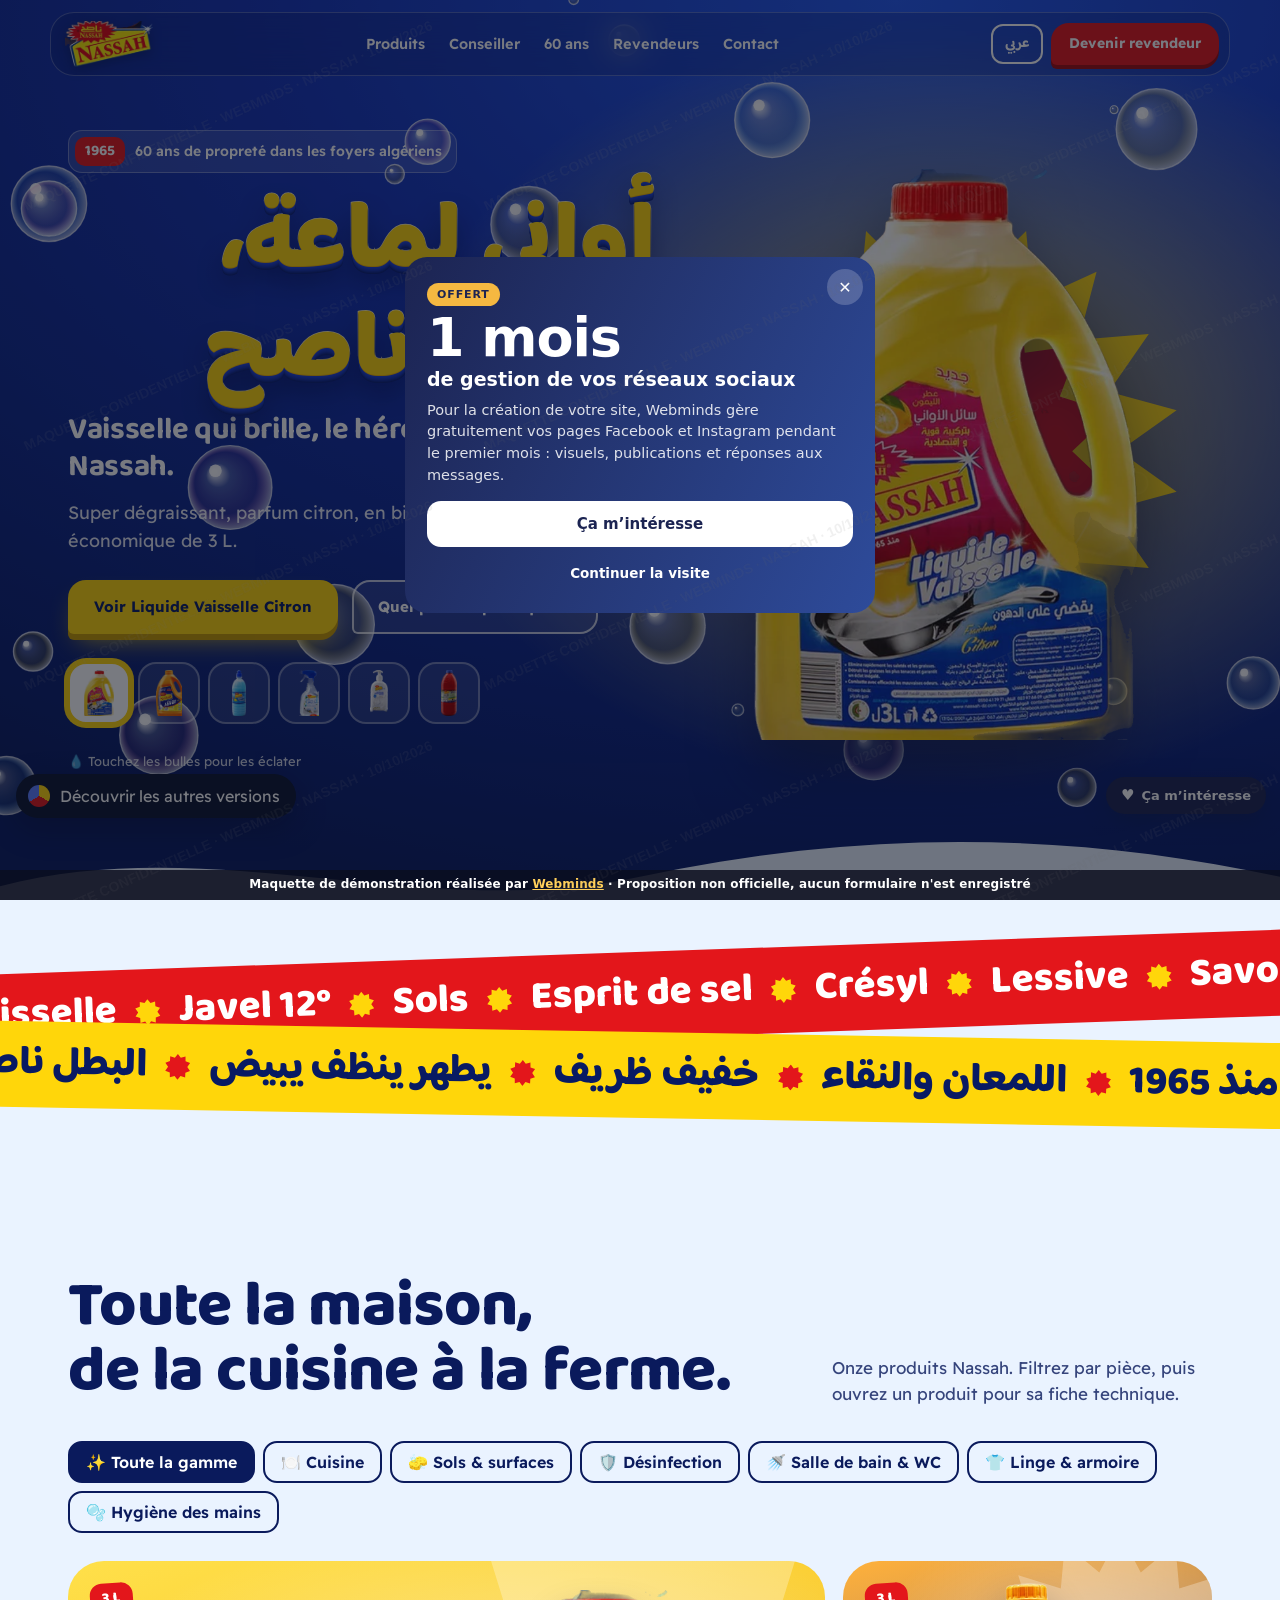
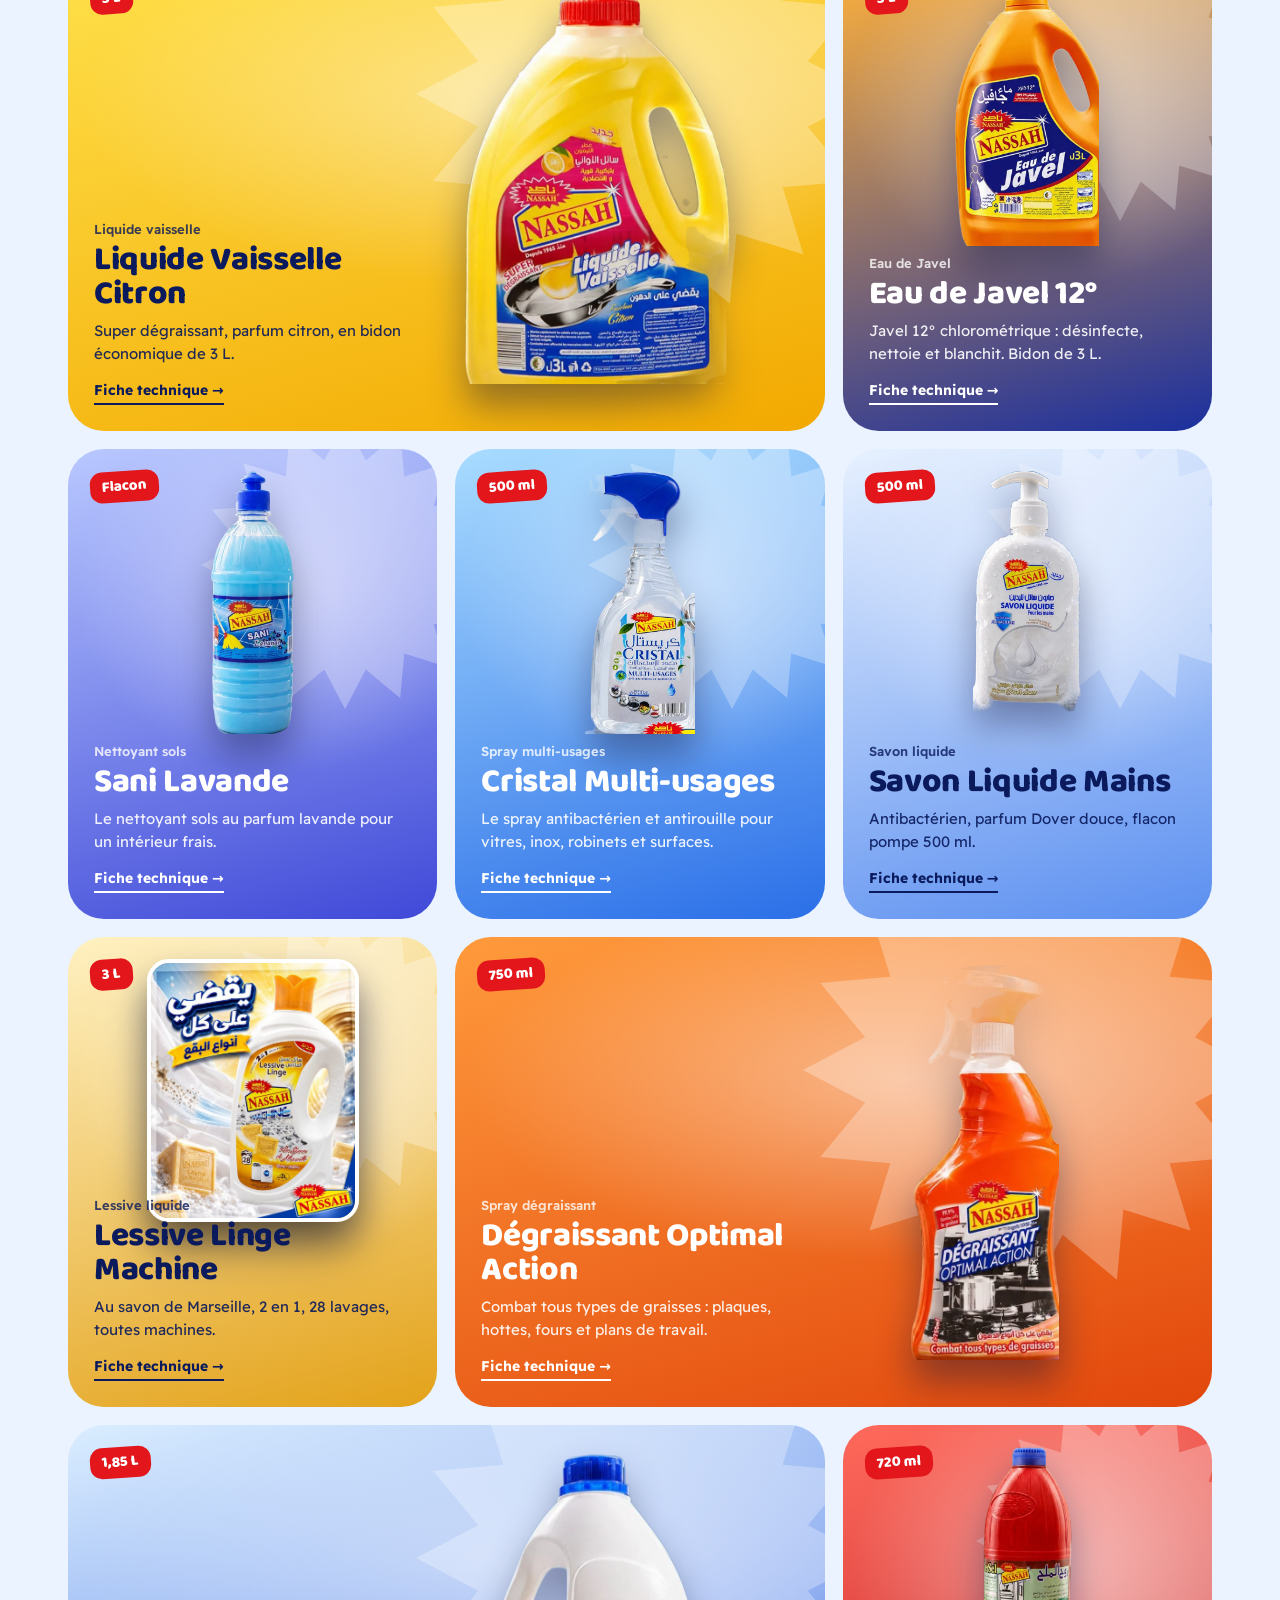
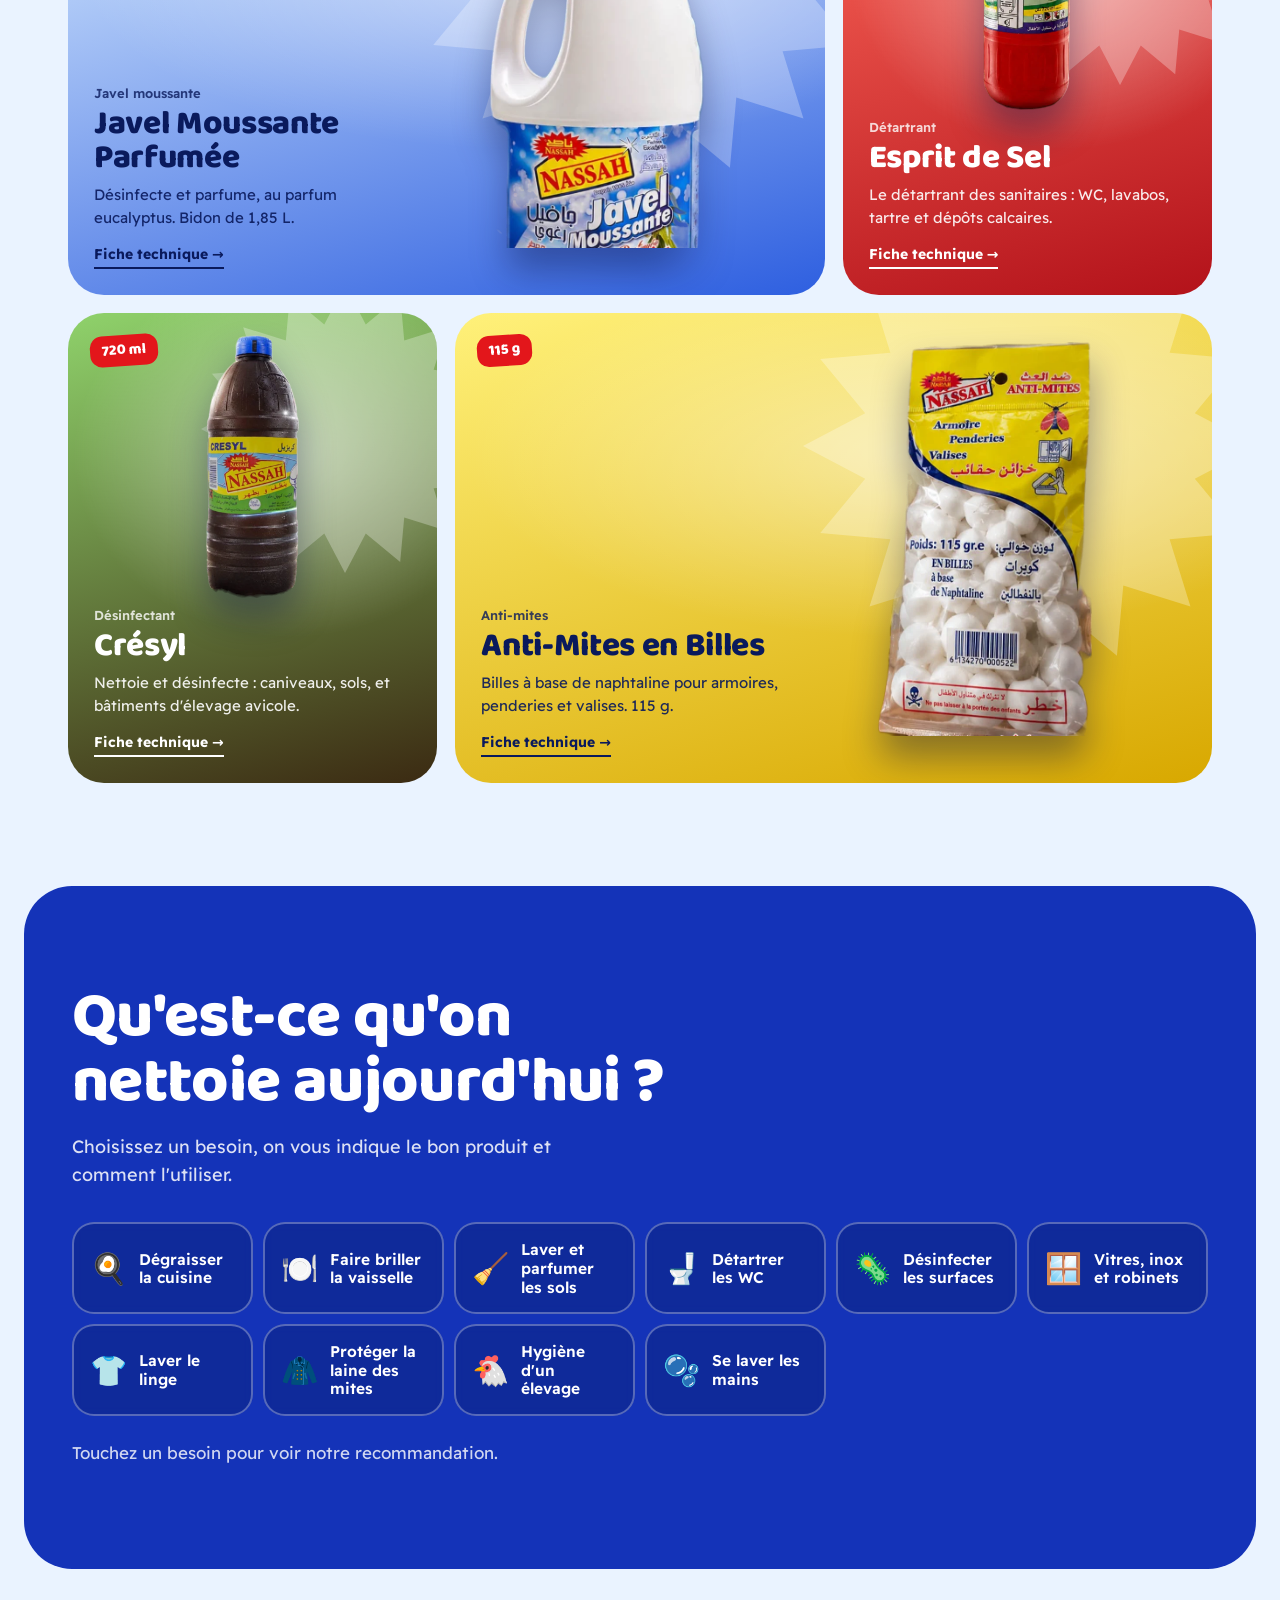
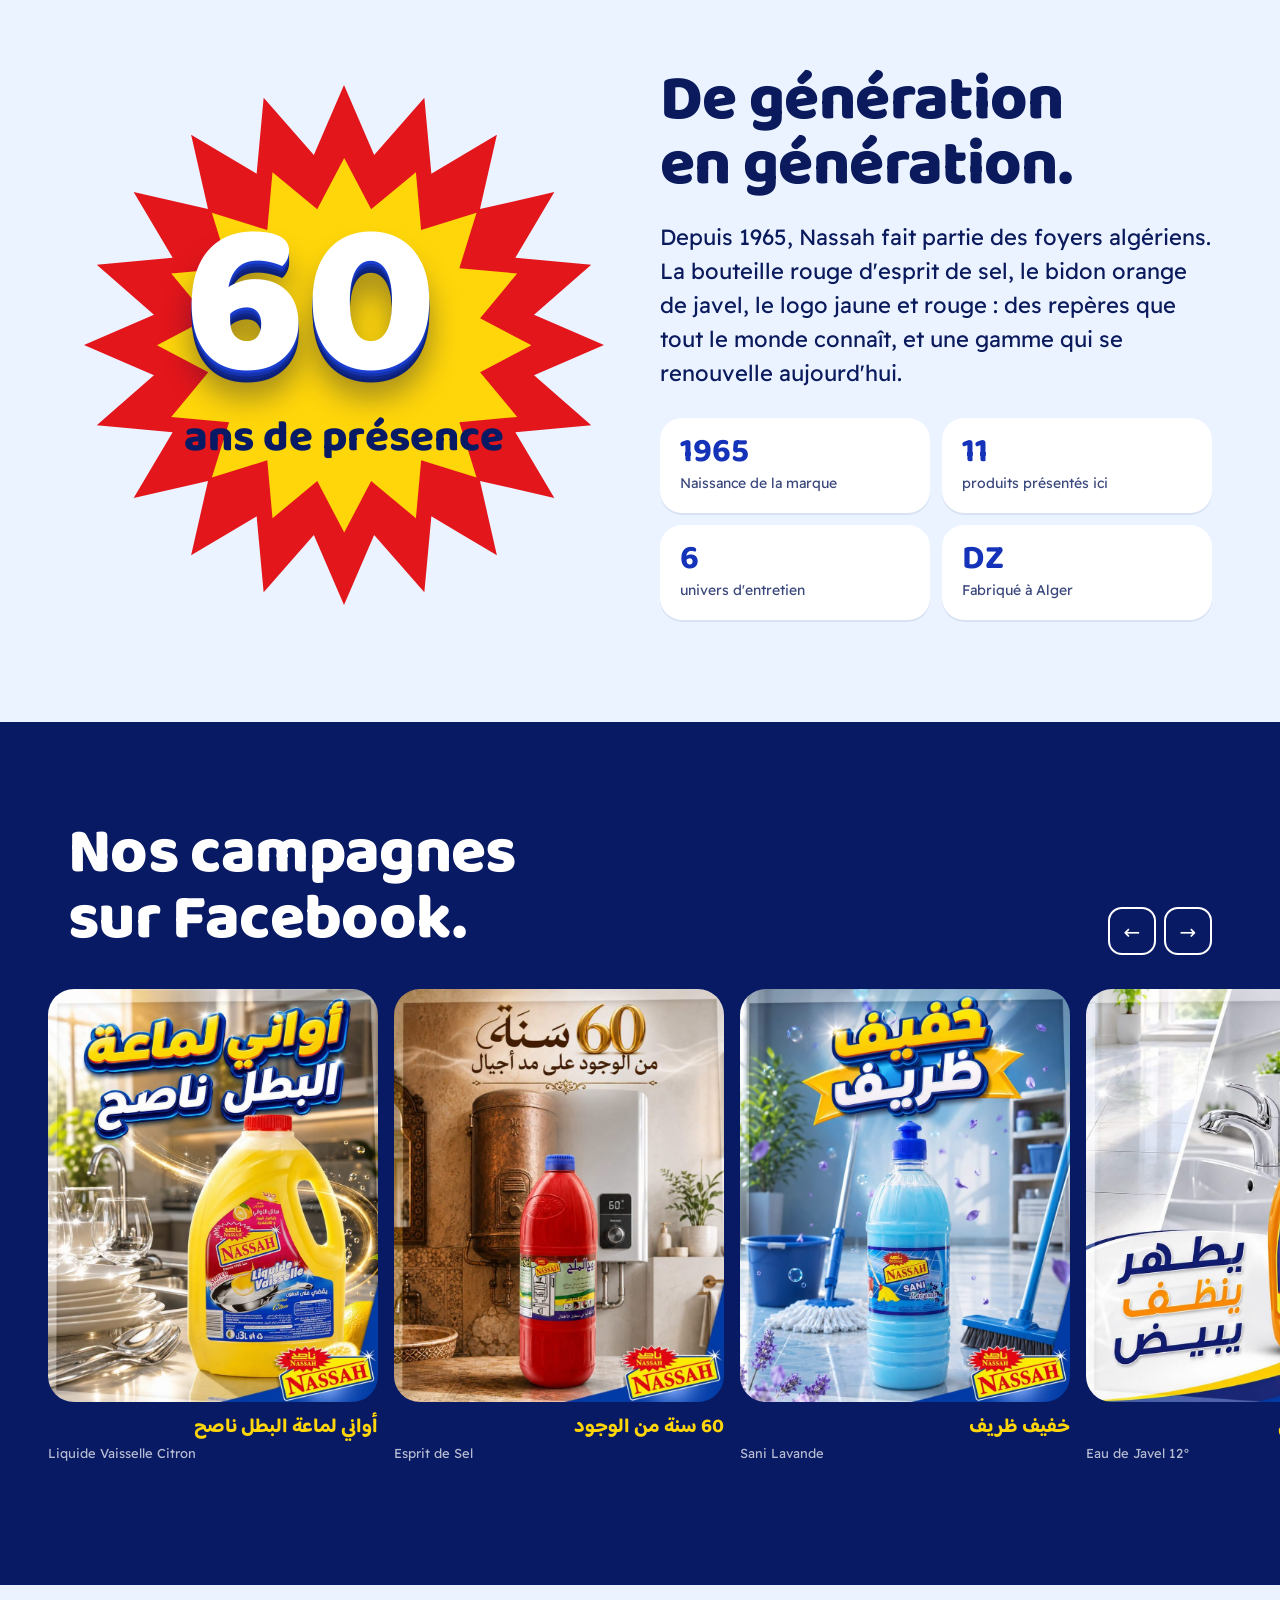
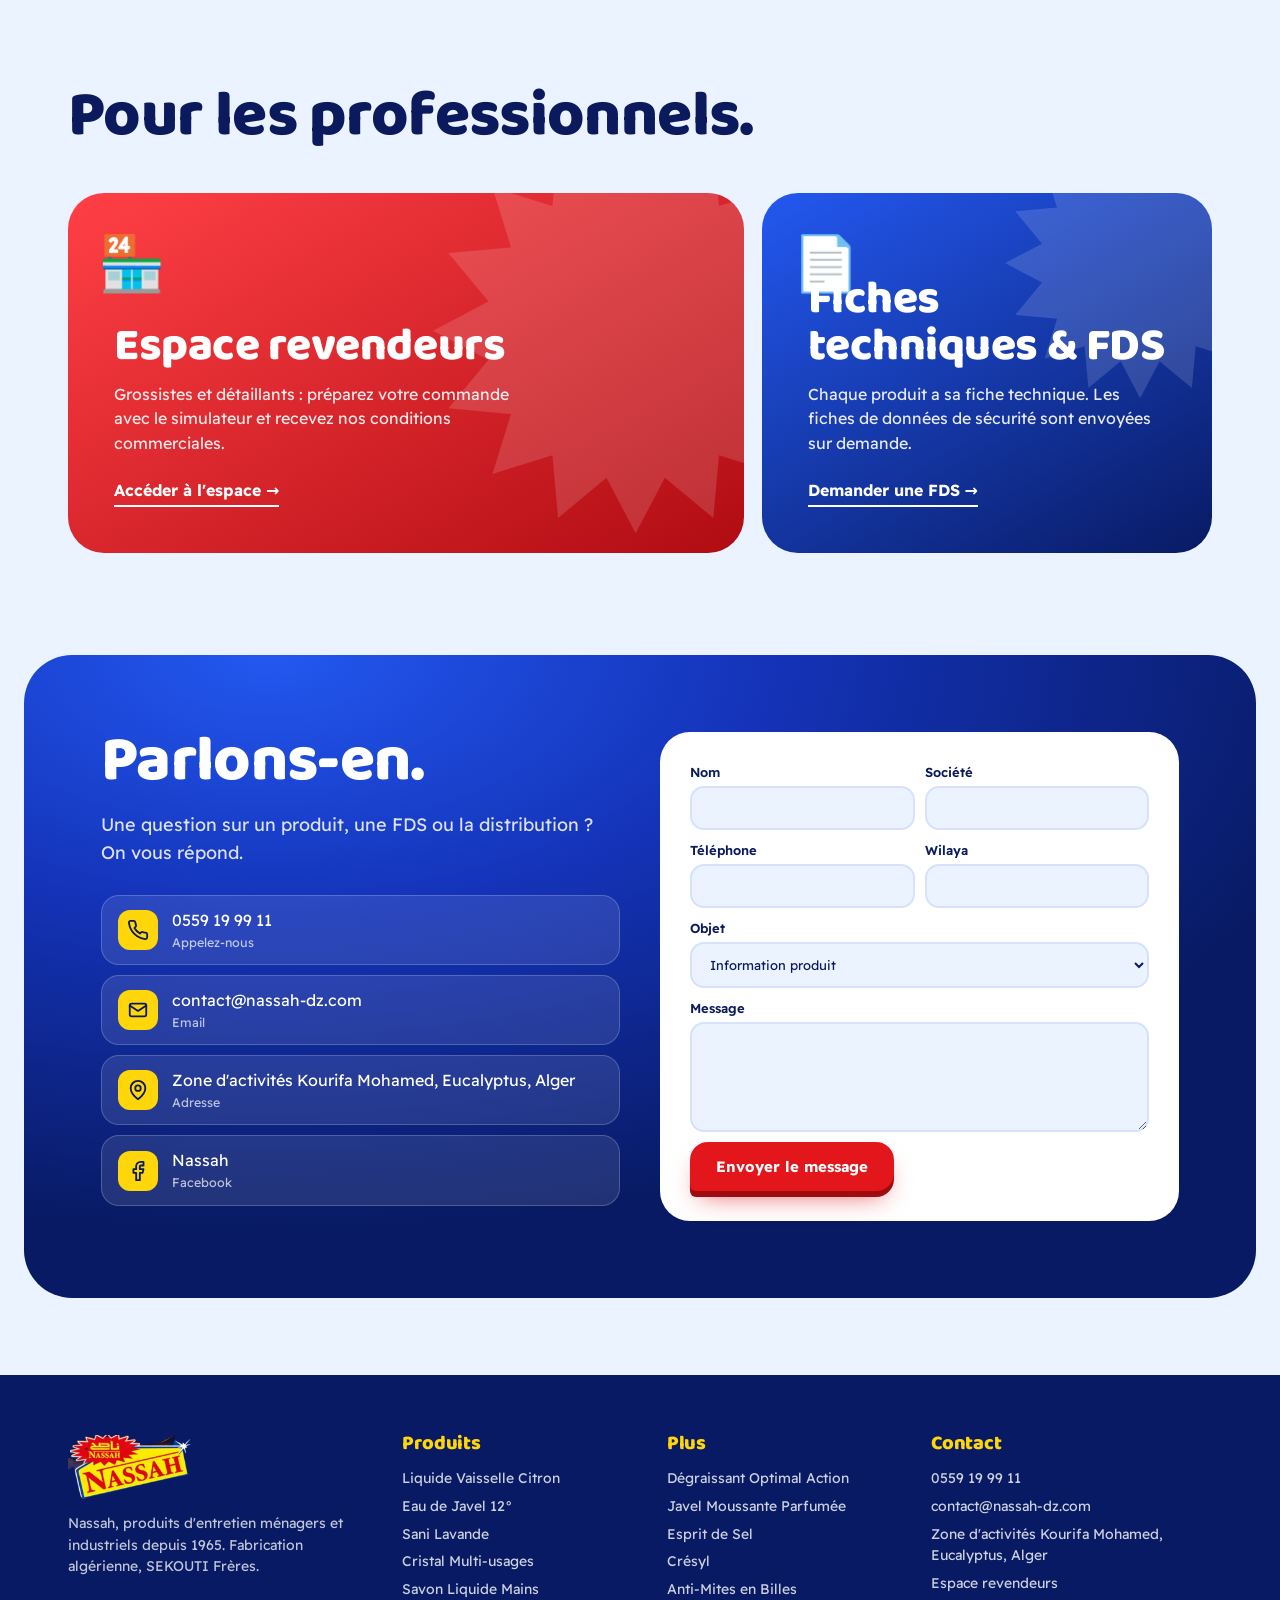
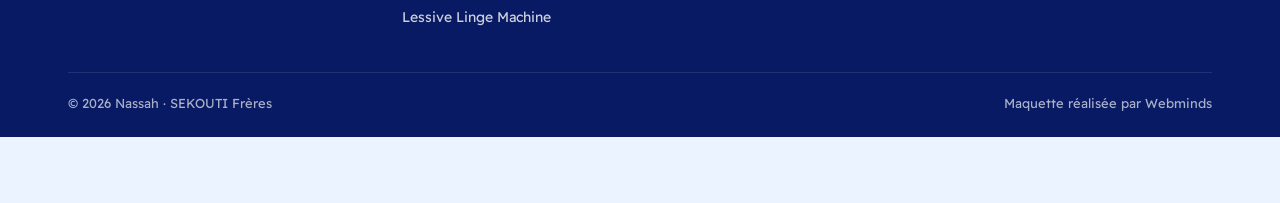
==== commit b5f0167d: "Nassah Connect recentré marketing : kit revendeur, jeux salons & foires (pages /jeux), tableau de bo" ====
--- a/index.html
+++ b/index.html
@@ -1 +1 @@
-<!DOCTYPE html><html lang="fr"><head><meta charset="utf-8"><meta name="viewport" content="width=device-width,initial-scale=1,viewport-fit=cover"><meta name="theme-color" content="#1433b8"><link rel="preconnect" href="https://fonts.googleapis.com"><link rel="preconnect" href="https://fonts.gstatic.com" crossorigin><link href="https://fonts.googleapis.com/css2?family=Baloo+Bhaijaan+2:wght@600;700;800&family=Readex+Pro:wght@300;400;600;700&display=swap" rel="stylesheet"><style>:root{--yel:#ffd60a;--sun:#ffec80;--red:#e3161b;--blue:#1433b8;--royal:#2358f0;--navy:#081a63;--sky:#eaf3ff;--ink:#0a1a5c;--d:'Baloo Bhaijaan 2','Readex Pro',system-ui,sans-serif;--f:'Readex Pro',system-ui,sans-serif;--ease:cubic-bezier(.2,.8,.2,1)}*{box-sizing:border-box;margin:0;padding:0}:root{box-sizing:border-box;padding-top:env(safe-area-inset-top,0);padding-bottom:env(safe-area-inset-bottom,0)}html{scroll-behavior:smooth;overflow-x:clip;scroll-padding-top:90px}body{font-family:var(--f);background:var(--sky);color:var(--ink);overflow-x:clip;-webkit-font-smoothing:antialiased;line-height:1.55;font-size:16px}img{max-width:100%;display:block}a{color:inherit;text-decoration:none}button,input,select,textarea{font-family:inherit;font-size:inherit}:focus-visible{outline:3px solid var(--yel);outline-offset:3px;border-radius:6px}.skip{position:absolute;left:-9999px}.skip:focus{left:16px;top:16px;z-index:200;background:#fff;padding:10px 16px;border-radius:10px}.wrap{max-width:1240px;margin:0 auto;padding-inline:clamp(18px,4vw,48px)}section{padding-block:clamp(64px,8vw,112px);position:relative}h1,h2,h3,h4{font-family:var(--d);font-weight:800;line-height:1.02;letter-spacing:-.01em}h2{font-size:clamp(34px,5vw,68px)}html[lang=ar] h1,html[lang=ar] h2,html[lang=ar] h3{line-height:1.2}svg.i{width:1.1em;height:1.1em;flex:none}.x3d{font-family:'Baloo Bhaijaan 2',sans-serif;font-weight:800;color:var(--yel);direction:rtl;line-height:1.15;text-shadow:0 1px 0 #f0b400,0 2px 0 #1b3fd0,0 3px 0 #1a3bc6,0 4px 0 #1736b8,0 5px 0 #1532aa,0 6px 0 #122c98,0 7px 0 #0f2686,0 8px 0 #0c2076,0 16px 26px rgba(4,12,60,.45);-webkit-text-stroke:1.5px #fff5c2;paint-order:stroke fill}.x3d.w{color:#fff;-webkit-text-stroke:1.5px #fff;text-shadow:0 2px 0 #1b3fd0,0 3px 0 #1a3bc6,0 4px 0 #1736b8,0 5px 0 #1532aa,0 6px 0 #122c98,0 7px 0 #0f2686,0 8px 0 #0c2076,0 16px 26px rgba(4,12,60,.45)}.btn{display:inline-flex;align-items:center;justify-content:center;gap:10px;background:var(--red);color:#fff;padding:15px 26px;border-radius:18px 18px 18px 6px;font-weight:700;font-size:15px;border:0;cursor:pointer;white-space:nowrap;transition:transform .35s var(--ease),background .3s,box-shadow .35s;box-shadow:0 6px 0 #9e0c10,0 14px 26px -10px rgba(227,22,27,.7)}html[dir=rtl] .btn{border-radius:18px 18px 6px 18px}.btn:hover{transform:translateY(-3px);box-shadow:0 9px 0 #9e0c10,0 20px 30px -12px rgba(227,22,27,.7)}.btn:active{transform:translateY(3px);box-shadow:0 2px 0 #9e0c10}.btn.y{background:var(--yel);color:var(--navy);box-shadow:0 6px 0 #c79a00,0 14px 26px -10px rgba(255,214,10,.8)}.btn.y:hover{box-shadow:0 9px 0 #c79a00,0 20px 30px -12px rgba(255,214,10,.8)}.btn.ghost{background:rgba(255,255,255,.1);color:#fff;box-shadow:inset 0 0 0 2px rgba(255,255,255,.7)}.btn.ghost:hover{background:#fff;color:var(--navy)}.btn.sm{padding:10px 18px;font-size:14px;box-shadow:0 4px 0 #9e0c10}.btn.done{background:#18a558;box-shadow:0 6px 0 #0d6b38}.prog{position:fixed;top:0;left:0;height:4px;background:linear-gradient(90deg,var(--yel),var(--red));width:0;z-index:100}header.top{position:fixed;top:calc(12px + env(safe-area-inset-top,0px));left:50%;transform:translateX(-50%);z-index:60;width:min(1180px,calc(100% - 24px));display:flex;align-items:center;justify-content:space-between;gap:12px;padding:8px 10px 8px 14px;background:rgba(8,26,99,.25);border:1px solid rgba(255,255,255,.25);backdrop-filter:blur(16px);-webkit-backdrop-filter:blur(16px);border-radius:24px;color:#fff;transition:.35s}header.top.solid{background:rgba(255,255,255,.95);color:var(--navy);border-color:rgba(8,26,99,.08);box-shadow:0 16px 40px -18px rgba(8,26,99,.45)}header.top .logo img{height:46px;width:auto;filter:drop-shadow(0 3px 6px rgba(0,0,0,.25))}header.top nav{display:flex;gap:24px;font-size:14.5px;font-weight:600}header.top nav a{position:relative;padding:6px 0}header.top nav a::after{content:"";position:absolute;inset-inline:0;bottom:0;height:3px;border-radius:3px;background:var(--yel);transform:scaleX(0);transition:.3s}header.top nav a:hover::after{transform:scaleX(1)}.hr{display:flex;align-items:center;gap:8px}.lang{background:0 0;border:2px solid currentColor;color:inherit;border-radius:12px;padding:6px 12px;font-weight:700;font-size:14px;cursor:pointer;font-family:'Baloo Bhaijaan 2',sans-serif}.burger{display:none;width:44px;height:44px;border-radius:14px;border:0;background:var(--yel);color:var(--navy);font-size:20px;cursor:pointer}.menu{position:fixed;inset:0;z-index:70;background:var(--blue);color:#fff;display:none;flex-direction:column;justify-content:center;gap:8px;padding:0 32px}.menu.open{display:flex}.menu a{font-family:var(--d);font-size:clamp(32px,9vw,54px);font-weight:800}.menu .mx{position:absolute;top:calc(20px + env(safe-area-inset-top,0px));inset-inline-end:20px;width:48px;height:48px;border-radius:14px;border:0;background:#fff;color:var(--navy);font-size:20px;cursor:pointer}canvas.bcanvas{position:absolute;inset:0;width:100%;height:100%;z-index:1}.hero{--c1:#ffe04a;--c2:#f2a900;min-height:100svh;padding:0;color:#fff;overflow:hidden;display:flex;align-items:center;background:radial-gradient(70% 70% at 74% 44%,color-mix(in srgb,var(--c1) 70%,transparent) 0,transparent 60%),radial-gradient(120% 100% at 70% 0,var(--royal) 0,var(--blue) 40%,var(--navy) 100%);transition:background 1s}.hgrid{position:relative;z-index:2;display:grid;grid-template-columns:1.05fr .95fr;gap:24px;align-items:center;width:100%;padding-block:130px 150px;pointer-events:none}.hgrid a,.hgrid button{pointer-events:auto}.since{display:inline-flex;align-items:center;gap:10px;background:rgba(255,255,255,.12);border:1px solid rgba(255,255,255,.3);border-radius:14px;padding:6px 14px 6px 6px;font-weight:600;font-size:14px}html[dir=rtl] .since{padding:6px 6px 6px 14px}.since b{background:var(--red);border-radius:10px;padding:3px 10px;font-family:var(--d);font-size:15px}.hslog{font-size:clamp(46px,7.4vw,112px);margin:18px 0 4px;min-height:2.3em;display:flex;align-items:flex-end}.hslog span{display:inline-block;animation:slogIn .8s var(--ease) both}@keyframes slogIn{from{opacity:0;transform:translateY(30px) scale(.9) rotate(-2deg)}to{opacity:1;transform:none}}.hero h1{font-size:clamp(22px,2.4vw,32px);font-weight:700;max-width:520px;line-height:1.2}.hero .lead{max-width:470px;font-size:clamp(15px,1.4vw,18px);opacity:.88;margin:12px 0 26px}.acts{display:flex;gap:14px;flex-wrap:wrap;align-items:center}.hint{display:inline-flex;align-items:center;gap:8px;margin-top:26px;font-size:13px;opacity:.8}.hint .pc{background:var(--yel);color:var(--navy);border-radius:8px;padding:1px 8px;font-weight:800;opacity:0;transition:.3s}.hint.on .pc{opacity:1}.hstage{position:relative;height:clamp(380px,48vw,640px);display:grid;place-items:center;--px:0;--py:0}.hstage .sun{position:absolute;width:88%;aspect-ratio:1;color:var(--yel);opacity:.95;animation:spin 40s linear infinite;filter:drop-shadow(0 20px 40px rgba(0,0,0,.25))}.hstage .sun2{position:absolute;width:64%;aspect-ratio:1;color:var(--red);animation:spin 28s linear infinite reverse}@keyframes spin{to{rotate:360deg}}.hstage .ring{position:absolute;width:60%;aspect-ratio:1;border-radius:50%;border:2px solid rgba(255,255,255,.4);animation:ring 5s ease-out infinite}.hstage .ring:nth-of-type(2){animation-delay:2.5s}@keyframes ring{0%{scale:.5;opacity:.9}100%{scale:1.6;opacity:0}}.hprod{position:relative;height:84%;display:grid;place-items:center;transform:translate(calc(var(--px)*18px),calc(var(--py)*12px));transition:transform .3s ease-out}.hprod img{max-height:100%;width:auto;filter:drop-shadow(0 34px 30px rgba(4,12,60,.5));animation:flo 6s ease-in-out infinite}.hprod img.phot{border-radius:32px;max-height:88%;box-shadow:0 30px 60px -20px rgba(0,0,0,.6);border:6px solid #fff}.hprod img.off{opacity:0;transform:translateY(60px) rotate(8deg) scale(.85)}.hprod img{transition:opacity .6s,transform .8s var(--ease)}@keyframes flo{50%{translate:0 -16px}}.pick{display:flex;gap:8px;margin-top:28px;flex-wrap:wrap}.pick button{width:62px;height:62px;border-radius:18px;border:2px solid rgba(255,255,255,.35);background:rgba(255,255,255,.1);cursor:pointer;display:grid;place-items:center;padding:6px;transition:.3s var(--ease)}.pick button img{max-height:100%;width:auto}.pick button:hover{transform:translateY(-4px);background:rgba(255,255,255,.22)}.pick button.on{background:#fff;border-color:var(--yel);box-shadow:0 0 0 4px var(--yel)}.hwave{position:absolute;bottom:-1px;left:0;width:100%;height:clamp(50px,8vw,110px);z-index:3;pointer-events:none}.hwave path{fill:var(--sky)}.bands{overflow:hidden;padding:30px 0 50px}.bands .in{margin:0 -5%;transform:rotate(-2deg)}.band{overflow:hidden;white-space:nowrap;padding:12px 0;background:var(--red);color:#fff;display:flex}.band.y{background:var(--yel);color:var(--navy);transform:rotate(3deg) translateY(-6px)}.band .mq{display:flex}.band .mq>div{display:flex;align-items:center;animation:mq 40s linear infinite;flex:none}.band.y .mq>div{animation-direction:reverse}.band b{font-family:var(--d);font-weight:800;font-size:clamp(22px,3.2vw,40px);margin-inline:18px}.band .st{width:26px;height:26px;color:var(--yel);flex:none}.band.y .st{color:var(--red)}@keyframes mq{to{transform:translateX(-100%)}}.head{display:flex;justify-content:space-between;align-items:flex-end;gap:24px;flex-wrap:wrap}.head p{max-width:380px;font-size:17px;opacity:.8}.chips{display:flex;gap:8px;flex-wrap:wrap;margin-top:34px}.chip{border:2px solid var(--ink);background:0 0;color:var(--ink);border-radius:14px;padding:9px 16px;font-weight:600;cursor:pointer;transition:.25s}.chip:hover{background:#fff}.chip.on{background:var(--ink);color:#fff}.grid{display:grid;grid-template-columns:repeat(3,1fr);gap:18px;margin-top:28px}.card{position:relative;border-radius:36px;min-height:470px;padding:26px;display:flex;flex-direction:column;justify-content:flex-end;overflow:hidden;color:var(--k);background:radial-gradient(90% 60% at 60% 30%,rgba(255,255,255,.45),transparent 65%),linear-gradient(165deg,var(--c1),var(--c2));transition:transform .5s var(--ease),box-shadow .5s,opacity .4s}.card.wide{grid-column:span 2}.card:hover{transform:translateY(-8px);box-shadow:0 40px 60px -34px rgba(8,26,99,.7)}.card .sb{position:absolute;width:78%;top:-6%;inset-inline-end:-14%;color:rgba(255,255,255,.28);transition:rotate 1.2s var(--ease)}.card:hover .sb{rotate:40deg}.card .pi{position:absolute;top:22px;left:0;right:0;height:60%;display:grid;place-items:center;z-index:1;transition:transform .7s var(--ease)}.card .pi img{max-height:100%;width:auto;filter:drop-shadow(0 22px 18px rgba(4,12,60,.4))}.card .pi img.phot{border-radius:22px;max-height:96%;border:4px solid #fff;box-shadow:0 20px 40px -14px rgba(0,0,0,.5)}.card:hover .pi{transform:translateY(-8px) rotate(-5deg) scale(1.05)}.card .tx{position:relative;z-index:2}.card .ty{font-size:13px;font-weight:600;opacity:.8}.card h3{font-size:clamp(26px,2.6vw,34px);margin:4px 0 6px}.card p{font-size:15px;opacity:.9;max-width:380px}.card .fmt{position:absolute;top:22px;inset-inline-start:22px;z-index:3;background:var(--red);color:#fff;font-family:var(--d);font-weight:800;border-radius:12px;padding:4px 12px;font-size:15px;transform:rotate(-4deg)}.card .go{display:inline-flex;align-items:center;gap:8px;margin-top:14px;font-weight:700;font-size:14px;border-bottom:2px solid currentColor;padding-bottom:2px}.card.hide{display:none}.adv{background:var(--blue);color:#fff;border-radius:48px;margin-inline:clamp(10px,2vw,24px);overflow:hidden}.adv .wrap{position:relative;z-index:2;pointer-events:none}.adv .wrap *{pointer-events:auto}.adv h2{color:#fff}.adv p.sub{opacity:.85;margin-top:14px;font-size:18px;max-width:560px}.needs{display:grid;grid-template-columns:repeat(auto-fill,minmax(180px,1fr));gap:10px;margin-top:34px}.need{border:2px solid rgba(255,255,255,.3);border-radius:22px;background:rgba(8,26,99,.35);padding:16px;text-align:start;cursor:pointer;color:#fff;display:flex;align-items:center;gap:12px;font-weight:600;font-size:15.5px;line-height:1.2;transition:.3s var(--ease);backdrop-filter:blur(4px)}.need:hover{transform:translateY(-4px);border-color:#fff}.need.on{background:var(--yel);color:var(--navy);border-color:var(--yel)}.need .em{font-size:30px;line-height:1}.nres{margin-top:24px}.nbox{display:grid;grid-template-columns:.85fr 1.15fr;gap:18px;background:#fff;color:var(--ink);border-radius:34px;padding:14px;animation:pop .5s var(--ease)}@keyframes pop{from{opacity:0;transform:translateY(20px) scale(.97)}}.nstage{border-radius:24px;display:flex;align-items:flex-end;justify-content:center;gap:4px;padding:26px 14px 16px;min-height:300px;position:relative;overflow:hidden;background:linear-gradient(160deg,var(--c1),var(--c2))}.nstage .sb{position:absolute;width:90%;color:rgba(255,255,255,.35);top:5%;animation:spin 30s linear infinite}.nstage img{position:relative;max-height:260px;width:auto;filter:drop-shadow(0 18px 14px rgba(4,12,60,.4))}.nstage img.phot{max-height:270px;border-radius:18px;border:4px solid #fff}.nstage img+img{max-height:210px}.ninfo{padding:14px 10px}.ninfo .r{display:inline-block;background:var(--red);color:#fff;border-radius:10px;padding:4px 12px;font-size:13px;font-weight:700}.ninfo h3{font-size:clamp(26px,2.8vw,38px);margin:12px 0}.ninfo ul{list-style:none;display:grid;gap:10px;margin:14px 0 18px}.ninfo li{display:flex;gap:12px;align-items:flex-start}.ninfo li svg{background:var(--yel);color:var(--navy);border-radius:8px;padding:3px;width:24px;height:24px}.empty{opacity:.8;font-size:17px}.hist{overflow:hidden}.hgrid2{display:grid;grid-template-columns:1fr 1fr;gap:40px;align-items:center}.sixty{position:relative;display:grid;place-items:center;aspect-ratio:1;max-width:520px;margin-inline:auto;width:100%}.sixty .sb{position:absolute;inset:0;color:var(--red);animation:spin 60s linear infinite}.sixty .sb2{position:absolute;inset:14%;color:var(--yel);animation:spin 45s linear infinite reverse}.sixty .n{position:relative;font-family:'Baloo Bhaijaan 2';font-weight:800;font-size:clamp(120px,17vw,230px);line-height:.8;color:#fff;text-shadow:0 3px 0 #1b3fd0,0 6px 0 #1532aa,0 9px 0 #0f2686,0 12px 0 #0c2076,0 26px 30px rgba(4,12,60,.4)}.sixty .n small{display:block;text-align:center;font-size:.2em;color:var(--navy);text-shadow:none;margin-top:18px}.hist p.big{font-size:clamp(18px,1.8vw,22px);margin-top:18px}.facts{display:grid;grid-template-columns:1fr 1fr;gap:12px;margin-top:28px}.fact{background:#fff;border-radius:22px;padding:18px 20px;box-shadow:0 2px 0 rgba(8,26,99,.08)}.fact b{display:block;font-family:var(--d);font-size:34px;line-height:1;color:var(--blue)}.fact span{font-size:14px;opacity:.8}.camp{background:var(--navy);color:#fff;overflow:hidden}.camp h2{color:#fff}.rail{display:flex;gap:16px;overflow-x:auto;scroll-snap-type:x mandatory;padding:34px clamp(18px,4vw,48px) 20px;scrollbar-width:thin;scrollbar-color:var(--yel) transparent}.rail figure{flex:0 0 clamp(240px,26vw,330px);scroll-snap-align:start;position:relative}.rail img{border-radius:26px;aspect-ratio:4/5;object-fit:cover;width:100%;transition:transform .5s var(--ease)}.rail figure:hover img{transform:translateY(-6px) rotate(-1deg)}.rail figcaption{margin-top:10px;font-family:'Baloo Bhaijaan 2';font-weight:700;font-size:20px;direction:rtl;text-align:right;color:var(--yel)}.rail figcaption small{display:block;direction:ltr;text-align:left;font-family:var(--f);font-weight:400;font-size:13px;color:#fff;opacity:.7}html[dir=rtl] .rail figcaption small{direction:rtl;text-align:right}.railnav{display:flex;gap:8px}.railnav button{width:48px;height:48px;border-radius:14px;border:2px solid #fff;background:0 0;color:#fff;font-size:20px;cursor:pointer}.railnav button:hover{background:#fff;color:var(--navy)}.duo{display:grid;grid-template-columns:1.2fr .8fr;gap:18px;margin-top:40px}.esp{position:relative;overflow:hidden;border-radius:36px;padding:clamp(26px,4vw,46px);min-height:360px;display:flex;flex-direction:column;justify-content:flex-end;color:#fff;transition:transform .5s var(--ease)}.esp:hover{transform:translateY(-6px)}.esp.r{background:linear-gradient(150deg,#ff4046,#b00c12)}.esp.b{background:linear-gradient(150deg,var(--royal),var(--navy))}.esp .sb{position:absolute;width:60%;top:-18%;inset-inline-end:-14%;color:rgba(255,255,255,.14);transition:rotate 1.4s var(--ease)}.esp:hover .sb{rotate:45deg}.esp h3{font-size:clamp(30px,3.6vw,50px);position:relative}.esp p{max-width:420px;margin-top:10px;position:relative;opacity:.9}.esp .go{position:relative;margin-top:22px;font-weight:700;display:inline-flex;gap:8px;border-bottom:2px solid;align-self:flex-start;padding-bottom:2px}.esp .ico{position:absolute;top:28px;inset-inline-start:30px;font-size:54px}.contact{position:relative;margin:0 clamp(10px,2vw,24px) clamp(40px,6vw,80px);border-radius:48px;overflow:hidden;background:radial-gradient(90% 90% at 20% 0,var(--royal),var(--blue) 45%,var(--navy));color:#fff}.contact .cg{position:relative;z-index:2;display:grid;grid-template-columns:1fr 1fr;gap:40px;padding:clamp(34px,6vw,80px);pointer-events:none}.contact .cg *{pointer-events:auto}.contact h2{color:#fff}.cinfo{display:grid;gap:10px;margin-top:28px}.cinfo a{display:flex;align-items:center;gap:14px;background:rgba(255,255,255,.1);border:1px solid rgba(255,255,255,.2);border-radius:18px;padding:12px 16px;transition:.3s}.cinfo a:hover{background:rgba(255,255,255,.2)}.cinfo svg{width:40px;height:40px;background:var(--yel);color:var(--navy);border-radius:12px;padding:9px}.cinfo small{display:block;opacity:.7;font-size:12.5px}.f{display:grid;grid-template-columns:1fr 1fr;gap:10px;align-content:start;background:#fff;border-radius:30px;padding:clamp(18px,3vw,30px);color:var(--ink)}.f .full{grid-column:1/-1}.f label{display:grid;gap:4px;font-size:13px;font-weight:600}.f input,.f select,.f textarea{border:2px solid #d6e2fb;background:var(--sky);border-radius:14px;padding:12px 14px;color:var(--ink);width:100%}.f input:focus,.f select:focus,.f textarea:focus{border-color:var(--blue);outline:0}.f textarea{min-height:110px;resize:vertical}.f .btn{grid-column:1/-1;justify-self:start}.ft{background:var(--navy);color:#fff;padding:60px 0 24px}.fg{display:grid;grid-template-columns:1.3fr 1fr 1fr 1.2fr;gap:30px}.flogo{height:64px;width:auto;margin-bottom:14px}.ft p{opacity:.75;max-width:320px;font-size:14px}.ft h4{font-size:20px;margin-bottom:10px;color:var(--yel)}.ft a{display:block;opacity:.8;font-size:14px;padding:3px 0}.ft a:hover{opacity:1;color:var(--yel)}.fb{display:flex;justify-content:space-between;gap:12px;flex-wrap:wrap;border-top:1px solid rgba(255,255,255,.15);margin-top:40px;padding-top:20px;font-size:13px;opacity:.65}.rv{opacity:0;transform:translateY(28px);transition:opacity .7s,transform .8s var(--ease)}.rv.in{opacity:1;transform:none}.phero{--c1:#ffe04a;--c2:#f2a900;padding:0;overflow:hidden;color:var(--k,#fff);background:radial-gradient(80% 80% at 70% 40%,rgba(255,255,255,.4),transparent 60%),linear-gradient(160deg,var(--c1),var(--c2))}.phero .hgrid{padding-block:140px 130px}.crumb{font-size:14px;opacity:.8;display:flex;gap:8px;flex-wrap:wrap}.crumb a{text-decoration:underline}.phero h1{font-size:clamp(40px,6vw,82px);margin:14px 0 10px;line-height:.98}.phero .x3d{font-size:clamp(30px,4.2vw,58px);margin:8px 0 14px}.phero .lead{font-size:18px;max-width:520px;opacity:.92}.tags{display:flex;flex-wrap:wrap;gap:8px;margin:18px 0 24px}.tags span{background:rgba(255,255,255,.3);border:1.5px solid rgba(255,255,255,.55);border-radius:12px;padding:6px 12px;font-weight:600;font-size:14px;backdrop-filter:blur(4px)}.phero .hstage .sun{color:rgba(255,255,255,.45)}.phero .hstage .sun2{color:rgba(255,255,255,.25)}.phero .hwave path{fill:var(--sky)}.pgrid{display:grid;grid-template-columns:1.1fr .9fr;gap:22px;align-items:start}.panel{background:#fff;border-radius:32px;padding:clamp(22px,3vw,36px)}.panel h2{font-size:clamp(28px,3vw,40px);margin-bottom:14px}.panel p{font-size:17px}.steps{list-style:none;counter-reset:s;display:grid;gap:12px;margin-top:8px}.steps li{counter-increment:s;display:flex;gap:14px;align-items:flex-start;font-size:16px}.steps li::before{content:counter(s);flex:none;width:36px;height:36px;border-radius:12px;background:var(--yel);color:var(--navy);font-family:var(--d);font-weight:800;display:grid;place-items:center;font-size:19px}.caut{list-style:none;display:grid;gap:10px}.caut li{display:flex;gap:12px;align-items:flex-start}.caut svg{color:var(--red);width:22px;height:22px;margin-top:2px}.specs{display:grid;grid-template-columns:1fr 1fr;gap:10px;margin-top:18px}.specs div{background:var(--sky);border-radius:18px;padding:14px 16px}.specs small{display:block;font-size:12.5px;opacity:.7}.specs b{font-family:var(--d);font-size:22px}.postimg{border-radius:28px;overflow:hidden;margin-top:18px}.rel{display:grid;grid-template-columns:repeat(4,1fr);gap:14px;margin-top:30px}.rel .card{min-height:340px;padding:20px}.rel .card h3{font-size:22px}.rel .card p{display:none}.sim{display:grid;grid-template-columns:1.3fr .7fr;gap:18px;margin-top:34px;align-items:start}.srow{display:grid;grid-template-columns:56px 1fr auto;gap:14px;align-items:center;background:#fff;border-radius:20px;padding:10px 14px;margin-bottom:8px}.srow img{height:52px;width:auto;margin-inline:auto}.srow img.phot{border-radius:10px}.srow b{font-family:var(--d);font-size:19px;display:block;line-height:1.1}.srow small{opacity:.7;font-size:13px}.qty{display:flex;align-items:center;gap:6px}.qty button{width:36px;height:36px;border-radius:11px;border:2px solid var(--ink);background:#fff;font-weight:800;cursor:pointer}.qty button:hover{background:var(--ink);color:#fff}.qty output{min-width:32px;text-align:center;font-family:var(--d);font-weight:800;font-size:20px}.recap{position:sticky;top:100px;background:var(--navy);color:#fff;border-radius:30px;padding:26px}.recap h3{font-size:30px;color:var(--yel)}.recap ul{list-style:none;margin:16px 0;display:grid;gap:6px;font-size:15px}.recap li{display:flex;justify-content:space-between;gap:10px;border-bottom:1px dashed rgba(255,255,255,.2);padding-bottom:6px}.recap .tot{font-family:var(--d);font-size:26px;margin:10px 0 18px}.perks{display:grid;grid-template-columns:repeat(3,1fr);gap:14px;margin-top:34px}.perk{background:#fff;border-radius:26px;padding:24px}.perk .e{font-size:38px}.perk h3{font-size:24px;margin:10px 0 6px}@media (max-width:1000px){header.top .btn.sm,header.top nav{display:none}.burger{display:grid;place-items:center}.hgrid{grid-template-columns:1fr;padding-block:110px 120px;text-align:start}.hstage{height:clamp(320px,80vw,460px);order:-1;margin-top:10px}.hslog{min-height:0}.grid{grid-template-columns:1fr 1fr}.card.wide{grid-column:span 2}.contact .cg,.duo,.hgrid2,.pgrid,.sim{grid-template-columns:1fr}.nbox{grid-template-columns:1fr}.fg{grid-template-columns:1fr 1fr}.rel{grid-template-columns:1fr 1fr}.perks{grid-template-columns:1fr}.recap{position:static}}@media (max-width:620px){.grid{grid-template-columns:1fr}.card.wide{grid-column:auto}.card{min-height:430px}.f{grid-template-columns:1fr}.fg{grid-template-columns:1fr}.facts{grid-template-columns:1fr 1fr}.adv,.contact{border-radius:32px}.pick button{width:52px;height:52px}}@media (prefers-reduced-motion:reduce){*,::after,::before{animation:none!important;transition:none!important}.rv{opacity:1;transform:none}}span.sb,span.sb2,span.sun,span.sun2{display:block}span.sb svg,span.sb2 svg,span.sun svg,span.sun2 svg{width:100%;height:100%;display:block}.hprod{height:78%;width:100%}.hprod img{height:100%;max-width:90%;object-fit:contain;margin-inline:auto}.hprod img.phot{height:88%;width:auto}.pick button img{height:100%;object-fit:contain}.card .pi img{height:100%;max-width:88%;object-fit:contain}.card .pi img.phot{height:96%;width:auto;max-width:92%}.nstage img{height:240px;max-height:none;object-fit:contain;max-width:48%}.nstage img:only-of-type{max-width:80%}.nstage img+img{height:190px}.nstage img.phot{height:260px;max-width:70%}.srow img{height:52px;max-width:56px;object-fit:contain}.hprod{position:absolute;inset:9% 4% 6%;height:auto;width:auto;display:flex;align-items:center;justify-content:center}.hprod img{height:auto;max-height:100%;max-width:90%;width:auto}.hprod img.phot{max-height:90%;height:auto}.pick button{display:flex;align-items:center;justify-content:center}.pick button img{height:auto;max-height:100%;max-width:100%}.card .pi{display:flex;align-items:center;justify-content:center;height:56%}.card .pi img{height:auto;max-height:100%;max-width:86%;width:auto}.card .pi img.phot{height:auto;max-height:100%}.card.wide .pi{top:6%;height:84%;left:auto;right:4%;width:52%}html[dir=rtl] .card.wide .pi{right:auto;left:4%}.card.wide .tx{max-width:46%}.card.wide .sb{width:60%;top:-20%;inset-inline-end:-6%}@media (max-width:620px){.card.wide .pi{top:22px;height:56%;left:0;right:0;width:auto}.card.wide .tx{max-width:none}}.hprod{inset:4% 2% 3%}.rail{scroll-padding-inline:clamp(18px,4vw,48px)}</style><link rel="icon" href="img/logo-nassah.png"><title>Nassah — Produits d'entretien depuis 1965</title><meta name="description" content="Nassah (SEKOUTI Frères) : liquide vaisselle, eau de javel, nettoyants sols, esprit de sel, crésyl, lessive, savon liquide… Produits d'entretien algériens depuis 1965."><meta name="robots" content="noindex, nofollow"></head><body data-home="1"><div id="hdr"></div><main id="main"><section class="hero" id="top"><canvas class="bcanvas"></canvas><div class="wrap hgrid"><div><span class="since"><b>1965</b><span data-ar="60 سنة من النقاء في البيوت الجزائرية">60 ans de propreté dans les foyers algériens</span></span><div class="hslog x3d" id="hslog"></div><h1 id="hname"></h1><p class="lead" id="hlead"></p><div class="acts"><a class="btn y" id="hlink" href="#gamme"></a><a class="btn ghost" href="#conseiller" data-ar="أي منتج لأي استعمال؟">Quel produit pour quoi ?</a></div><div class="pick" id="pick" role="group" aria-label="Choisir un produit"></div><span class="hint" id="hint"><span data-ar="💧 المسوا الفقاعات لتفجيرها">💧 Touchez les bulles pour les éclater</span><span class="pc" id="popc">0</span></span></div><div class="hstage" id="hs"><span class="sun"></span><span class="sun2"></span><i class="ring"></i><i class="ring"></i><div class="hprod" id="hprod"></div></div></div><svg class="hwave" viewBox="0 0 1440 110" preserveAspectRatio="none"><path d="M0 70 C240 10 480 110 720 60 S1200 10 1440 60 V110 H0Z"/></svg></section><div class="bands" aria-hidden="true"><div class="in"><div class="band"><div class="mq" data-w="Vaisselle|Javel 12°|Sols|Esprit de sel|Crésyl|Lessive|Savon mains|Anti-mites|Cristal"></div></div><div class="band y"><div class="mq" data-w="البطل ناصح|يطهر ينظف يبيض|خفيف ظريف|اللمعان والنقاء|منذ 1965"></div></div></div></div><section id="gamme"><div class="wrap"><div class="head"><h2 data-ar="كل البيت،<br>من المطبخ إلى المزرعة.">Toute la maison,<br>de la cuisine à la ferme.</h2><p data-ar="11 منتجا ناصح. اختاروا مكانا لتصفية المنتجات، واضغطوا على منتج لفيشه التقني.">Onze produits Nassah. Filtrez par pièce, puis ouvrez un produit pour sa fiche technique.</p></div><div class="chips" id="chips" role="group" aria-label="Filtrer"></div><div class="grid" id="grid"></div></div></section><section id="conseiller" class="adv"><canvas class="bcanvas" data-n="22"></canvas><div class="wrap"><h2 data-ar="واش حابين<br>تنظفو اليوم؟">Qu'est-ce qu'on<br>nettoie aujourd'hui ?</h2><p class="sub" data-ar="اختاروا حاجتكم ونقترح عليكم المنتج المناسب وطريقة الاستعمال.">Choisissez un besoin, on vous indique le bon produit et comment l'utiliser.</p><div class="needs" id="needs"></div><div class="nres" id="nres" aria-live="polite"></div></div></section><section id="histoire" class="hist"><div class="wrap hgrid2"><div class="sixty rv"><span class="sb"></span><span class="sb2"></span><div class="n">60<small data-ar="سنة من الوجود">ans de présence</small></div></div><div class="rv"><h2 data-ar="على مدّ أجيال.">De génération<br>en génération.</h2><p class="big" data-ar="منذ 1965، ناصح موجودة في البيوت الجزائرية. قارورة روح الملح الحمراء، بيدون جافيل البرتقالي، والشعار الأصفر والأحمر: علامات يعرفها الجميع، ومنتجات تتجدد اليوم بحلة جديدة.">Depuis 1965, Nassah fait partie des foyers algériens. La bouteille rouge d'esprit de sel, le bidon orange de javel, le logo jaune et rouge : des repères que tout le monde connaît, et une gamme qui se renouvelle aujourd'hui.</p><div class="facts"><div class="fact"><b>1965</b><span data-ar="تأسيس العلامة">Naissance de la marque</span></div><div class="fact"><b>11</b><span data-ar="منتجا في هذا الموقع">produits présentés ici</span></div><div class="fact"><b>6</b><span data-ar="أماكن في البيت">univers d'entretien</span></div><div class="fact"><b>DZ</b><span data-ar="صناعة جزائرية، الجزائر العاصمة">Fabriqué à Alger</span></div></div></div></div></section><section class="camp"><div class="wrap head"><h2 data-ar="حملاتنا<br>على فيسبوك.">Nos campagnes<br>sur Facebook.</h2><div class="railnav"><button type="button" id="rp" aria-label="Précédent">←</button><button type="button" id="rn" aria-label="Suivant">→</button></div></div><div class="rail" id="rail"></div></section><section><div class="wrap"><h2 class="rv" data-ar="للمحترفين.">Pour les professionnels.</h2><div class="duo"><a class="esp r rv" href="revendeurs.html"><span class="sb"></span><span class="ico" aria-hidden="true">🏪</span><h3 data-ar="فضاء الموزّعين">Espace revendeurs</h3><p data-ar="تجار الجملة والتجزئة: حضّروا طلبيتكم بالمحاكي واطلبوا شروطنا التجارية.">Grossistes et détaillants : préparez votre commande avec le simulateur et recevez nos conditions commerciales.</p><span class="go" data-ar="ادخلوا الفضاء ←">Accéder à l'espace →</span></a> <a class="esp b rv" href="#contact"><span class="sb"></span><span class="ico" aria-hidden="true">📄</span><h3 data-ar="الفيشات التقنية وFDS">Fiches techniques & FDS</h3><p data-ar="لكل منتج فيش تقني. ورقة بيانات السلامة متوفرة عند الطلب.">Chaque produit a sa fiche technique. Les fiches de données de sécurité sont envoyées sur demande.</p><span class="go" data-ar="اطلبوا FDS ←">Demander une FDS →</span></a></div></div></section><div class="contact" id="contact"><canvas class="bcanvas" data-n="16"></canvas><div class="cg"><div><h2 data-ar="تحدثوا معنا.">Parlons-en.</h2><p style="margin-top:14px;opacity:.85;font-size:18px" data-ar="سؤال عن منتج، طلب FDS أو توزيع؟ نجيبكم.">Une question sur un produit, une FDS ou la distribution ? On vous répond.</p><div class="cinfo" id="cinfo"></div></div><form class="f" id="form"><label><span data-ar="الاسم">Nom</span><input required autocomplete="name"></label> <label><span data-ar="المؤسسة">Société</span><input autocomplete="organization"></label> <label><span data-ar="الهاتف">Téléphone</span><input type="tel" required autocomplete="tel"></label> <label><span data-ar="الولاية">Wilaya</span><input></label> <label class="full"><span data-ar="الموضوع">Objet</span><select id="subj"></select></label> <label class="full"><span data-ar="رسالتكم">Message</span><textarea></textarea></label> <button class="btn" type="submit" data-ar="إرسال الرسالة">Envoyer le message</button></form></div></div></main><div id="ftr"></div><script>const _0x4822c7=_0x4a67;(function(_0x4f3869,_0x5021eb){const _0x4647bb=_0x4a67,_0x17522d=_0x4f3869();while(!![]){try{const _0x51d1ee=-parseInt(_0x4647bb(0x1e3))/0x1*(-parseInt(_0x4647bb(0xa0))/0x2)+parseInt(_0x4647bb(0x13e))/0x3+-parseInt(_0x4647bb(0xa2))/0x4*(parseInt(_0x4647bb(0x12a))/0x5)+parseInt(_0x4647bb(0xd2))/0x6*(-parseInt(_0x4647bb(0x1b1))/0x7)+-parseInt(_0x4647bb(0xad))/0x8*(parseInt(_0x4647bb(0x17a))/0x9)+-parseInt(_0x4647bb(0x141))/0xa*(-parseInt(_0x4647bb(0x132))/0xb)+parseInt(_0x4647bb(0x18d))/0xc*(parseInt(_0x4647bb(0x10e))/0xd);if(_0x51d1ee===_0x5021eb)break;else _0x17522d['push'](_0x17522d['shift']());}catch(_0x340091){_0x17522d['push'](_0x17522d['shift']());}}}(_0x2b0d,0x6cf88));const _0x167ef2=(function(){let _0x1714fc=!![];return function(_0x8cda9c,_0x1ed627){const _0x53787f=_0x1714fc?function(){const _0x18c268=_0x4a67;if(_0x1ed627){const _0x1ec538=_0x1ed627[_0x18c268(0x185)](_0x8cda9c,arguments);return _0x1ed627=null,_0x1ec538;}}:function(){};return _0x1714fc=![],_0x53787f;};}()),_0x56f618=_0x167ef2(this,function(){const _0x681a26=_0x4a67,_0x1d7ffb={'PZjNU':_0x681a26(0xc7)};if(_0x56f618[_0x681a26(0x1cf)]()['toString']()['indexOf']('\x0a')!==-0x1)return;return _0x56f618[_0x681a26(0x1ae)]()[_0x681a26(0xce)](_0x1d7ffb[_0x681a26(0x1ac)])[_0x681a26(0x1ae)]()[_0x681a26(0x173)](_0x56f618)[_0x681a26(0xce)](_0x681a26(0xc7));});_0x56f618();const _0x47e3b4=(function(){let _0x2130a3=!![];return function(_0x5e8586,_0x2ae1eb){const _0x4d2769=_0x2130a3?function(){const _0x4525cd=_0x4a67;if(_0x2ae1eb){const _0x5d8475=_0x2ae1eb[_0x4525cd(0x185)](_0x5e8586,arguments);return _0x2ae1eb=null,_0x5d8475;}}:function(){};return _0x2130a3=![],_0x4d2769;};}()),_0x342db3=_0x47e3b4(this,function(){const _0x2e2ae1=_0x4a67,_0x39edbf={'MQULX':function(_0xbc614,_0xa04a48){return _0xbc614+_0xa04a48;},'NqZgM':function(_0x1f7807,_0x1b7dd9){return _0x1f7807+_0x1b7dd9;},'LZZjX':_0x2e2ae1(0xe1),'ZFtpS':function(_0x390378){return _0x390378();},'sWJVp':_0x2e2ae1(0x14a),'IzRkK':_0x2e2ae1(0x1ab),'hvanU':_0x2e2ae1(0x150),'tenIc':'exception'},_0x527435=function(){const _0x14488c=_0x2e2ae1;let _0x5a149f;try{_0x5a149f=Function(_0x39edbf[_0x14488c(0x106)](_0x39edbf[_0x14488c(0x198)](_0x14488c(0x9f),_0x39edbf['LZZjX']),');'))();}catch(_0x327c0f){_0x5a149f=window;}return _0x5a149f;},_0x4339ba=_0x39edbf[_0x2e2ae1(0x11f)](_0x527435),_0x3774fc=_0x4339ba[_0x2e2ae1(0x194)]=_0x4339ba['console']||{},_0x2a0886=[_0x39edbf[_0x2e2ae1(0x12f)],_0x39edbf[_0x2e2ae1(0x1e1)],_0x39edbf[_0x2e2ae1(0x15f)],'error',_0x39edbf[_0x2e2ae1(0x154)],'table',_0x2e2ae1(0x1d0)];for(let _0x2807f5=0x0;_0x2807f5<_0x2a0886['length'];_0x2807f5++){const _0x44b035=_0x47e3b4[_0x2e2ae1(0x173)][_0x2e2ae1(0x1c8)][_0x2e2ae1(0x1cf)](_0x47e3b4),_0x28f6e1=_0x2a0886[_0x2807f5],_0xf60fc=_0x3774fc[_0x28f6e1]||_0x44b035;_0x44b035[_0x2e2ae1(0x1e4)]=_0x47e3b4[_0x2e2ae1(0x1cf)](_0x47e3b4),_0x44b035[_0x2e2ae1(0x1ae)]=_0xf60fc['toString'][_0x2e2ae1(0x1cf)](_0xf60fc),_0x3774fc[_0x28f6e1]=_0x44b035;}});_0x342db3();function _0x2b0d(){const _0x19413b=['i2yYytKWma','q3ldQxn5Ba','D2fYBG','ufPQtLu','mtiG2k/ySDIS2kKG2ypzHnMi2lhzInMf2kRySDMk2kK','Dg9tDhjPBMC','mJGGBgf2ywDLCW','2ytyPYdzITMp2kJyQTMe2lKUinMk2y/yRDMb2lGG2yhzIIdyUDIO2yJyQTMhinIN2ytyO9I12ytzITIPlG','n3D2yu9VCG','BwL0zq','2lByUDMi2kCG2kJyUDI2inIN2ytzG9Mi2yRySDIN2kOG2yhzIIdzG9Mk2lmG2kpzIcdySTIN2yJzITIPinIN2ytyRTIY2kFzHTIPlG','2k3zHDIN2yRyQsdyP9Me2lxzInMbinMf2yyG2kFzHnI52kS','y3jLC3LS','ug9YDgvYigrLCYbNyw50CYbLDcbHW6LYzxiGBgeGCgNdQgnLlG','rg9ZzxiGC2vSB24GBguGzgvNCSoPigrLihnHBgLZC3vYzsbLDcbSysb0ywLSBguGzguGBgeGy2HHCMDLlG','u2fUAsbmyxzHBMrLigvZDcbSzsbUzxr0B3LHBNqGC29SCYbKzsboyxnZywGUieLSig5LDhrVAwuGy2fYCMvSywDLCYbLDcbZB2XZigXHDMfIBgvZigv0igXHAxnZzsb1BIbWyxjMDw0GzguGBgf2yw5KzsbMCMfPCYbKyw5ZihrVDxrLigXHig1HAxnVBI4','BgLUz2u','2kZyP9Mb2yRzHcdySDI62yJzIIdzITI32yFySsdzInMk2lNyT9IX','Ahr0Chm6lY93D3CUz29Vz2XLlMnVBs9TyxbZl3nLyxjJAc8/yxbPpteMCxvLCNK9wM9UzsTKjti3ywn0AxzPDcvdmYvboxmRs291CMLMysTnB2HHBwvKk0v1y2fSExb0DxmRqwXNzxi','mdu1osaXosa5osaXmq','qxuGC2f2B24GzguGtwfYC2vPBgXLlcaYigvUideSidi4igXHDMfNzxmSihrVDxrLCYbTywnOAw5LCY4','2k7zGDMr2yhzInMhinMb2yOG2kFzHnMf2kFyOsdyP9Me2kJyP9IX2k8G2k3yS9IOinIL2lhyTnIN2k/yP9IQinIN2ytzHDMe2lxzGI4','[base64]','2ylyP9IX2yJySDIPinIO2yxyTTIU2kK','tguGzmoPDgfYDhjHBNqGzgvZihnHBML0ywLYzxmGoIbxqYWGBgf2ywjVCYWGDgfYDhjLigv0igtdQxddThrZignHBgnHAxjLCY4','Aw1Nl3nHDM9Ulw1HAw5ZlNDLyNa','qxuGCxvVDgLKAwvU','ywXS','q29TyMf0ihrVDxmGDhLWzxmGzguGz3jHAxnZzxmGoIbWBgfXDwvZlcbOB3r0zxmSigzVDxjZigv0ihbSyw5ZigrLihrYyxzHAwWU','[base64]','u3vWzxiGzmoPz3jHAxnZyw50lcbWyxjMDw0Gy2L0CM9UlcbLBIbIAwrVBIddQwnVBM9TAxf1zsbKzsaZieWU','ChjVDg90ExbL','2ypySDMk2llzITMe','W4L2AxrLCIbSzsbJB250ywn0igrPCMvJDcbHDMvJigXLCYb2W6P0zw1LBNrZlG','rmoPC2LUzMvJDgu','2ylzITIZ2yJyPYdyP9Me2ypzHDMk2kKG2k3yS9IOinIV2lhyRnIPinIN2ytyO9Mi2lpyP9IUinMi2k3yRnMfinIN2ytyRDMf2yJzHnIPlG','tgf2zxiGBguGBgLUz2u','mIbLBIaX','yMLUza','DhjHy2u','zgvNCMfPC3nHBNq','2yRyT9Mh2lhyJcdzITMg2lJzGDIminMk2kJzITI2','tMv0Dg95yw50ihnVBhm','q3vPC2LUzq','vMvYC2vYihvUigjVDwnOB24GzgfUCYb1BIbZzwf1igqNzwf1lG','2ypzHcdyO9Mg2yJyP9I5inIN2ytyR9Mh2yJzHG','W4L2AxrLCIbSzsbJB250ywn0igf2zwmGBgvZihLLDxGU','qNjVC3nLCIbWDwLZihjPBMnLCIbHyM9UzgfTBwvUDc4','C2f2B24TBwfPBNm','mYbm','AMf2zwWTBw91C3nL','2yRzGTI22yOG2lNzHnMjinIN2ytyUDIRinMi2yRzHDMg2lNzIcdzITIV2yJySsdyQnMc2ltzGW','Aw1Nl3bVC3qTC2f2B24TBwfPBNmUANbN','2kpzInIN2yBzIIdzHnIN2yxyUDIP','vgvUAxiGAg9YCYbKzsbWB3j0W6LLigrLCYbQzxvUzxmGzw5Myw50CY4','2kFzHDIZ2k3zInINinIN2ytyO9IX2lBzITIPinIO2kFzHnMf2yxyS9IT2kKU','sxPsA0S','2yRyQTIX2lRzInMginMi2yRyRTMe2yOG2kFzHnMg2ylyP9IH','mJm0ode3zNfTB2Dh','x19WCM90B19F','2kJyTDIN2kJzInMginMf2lhyS9Mk2ytzITIN2iWGmIdzGDMkidhyJcaYocdyUTIZ2ytyQDIminMe2ypzHcdyO9Mg2yJyP9I5inIN2ytyOTMe2kFyQI4','2kFzHnIO2lpzInINinMc2yhyP9IY2kFyQIdzInMh2yJzKDMi2kCG2kFzHnI62lhzGDIPlG','CMv0DxjUicHMDw5JDgLVBIGPia','mLbgwxffEG','vML0CMvZlcbPBM94igv0ihjVyMLUzxrZ','ndrhBwLUww4','2yxzHTI42yeG2kFzHnIJ2lhyTTMk2kFyQIdyQnI52lFySsdyP9Me2ytyP9Mb2kFzHTIVinMe2kJzITIQinMf2yByUDI0lG','sMf2zwWGtw91C3nHBNrLifbHCMz1BCoPzq','ug91CIbSzxmGC3vYzMfJzxmGywXPBwvUDgfPCMvZlcbYAw5JzxiGW6aGBcDLyxuGy2XHAxjLlG','2lxyP9IO2yJzHIdyS9IN2kBzHcdzHnMe2yRyR9Mk2yy','tMuGCgfZigLUz8oPCMvYlcbZzsbSyxzLCIbSzxmGBwfPBNmGyxbYW6HZig1HBMLWDwXHDgLVBI4','AhLN','uhjVzhvPDcbKyw5NzxjLDxGGoIbUzsbQyw1HAxmGBgfPC3nLCIddOcbSysbWB3j0W6LLigrLCYbLBMzHBNrZlG','2lByUDMi2yCG2lxyP9Mb2yRyPYdyO9MiinMf2k7zGDMb2kCG2lNzHnMjinIN2ytyS9I32k0U','shLNACoOBMuGzcD1BIddQwXLDMfNzq','i2zMoweZyW','nJGZodq1nK9hwM1eAG','rMfPCMuGyNjPBgXLCIbSysb2ywLZC2vSBgu','u29SCYaMihn1CMzHy2vZ','[base64]/zInIN2kZzHI4','v0mGjIbZyw5PDgfPCMvZ','BwfPBG','tcFdQwnSyxqGzxqGBgeGChjVChjLDmoPihf1AsbKDxjLBNq','Aw1Nl3bVC3qTDMfPC3nLBgXLlMPWzW','2kFzHnIU2llyP9IM2yyG2yJyP9Me2k3zGTIN2kByQa','C2rI','zxnWCML0lxnLBa','uMvUB3v2zwXLCIbSB3jZCxvLigXLCYbIAwXSzxmGB250igrPC3bHCNuU','rxnZDxLLCIbHDMvJihvUzsddQxbVBMDLig91ihvUignOAwzMB24GAhvTAwrLlcbWDwLZihjPBMnLCI4','DMfPCW','2lxyP9IO2yJzHIdyS9IN2kBzHa','AMf2zwW','qxjTB2LYzxmGjIb2ywXPC2vZ','2kFzHnIT2yxzKDIN2yuG2yJyP9Me2yxySDIT2kFyTG','i2zMnMe1yW','2lxyQnMr2yJzHYdzGDMkinIV2lhyRcdyP9Me2lRyS9Mk2yqG2kpzIcdzHDIO2kFyTnIX2kKG2yhzIIdyP9Me2kpyS9I32yJyP9Mg2kKU','Aw1Nl3bVC3qTAMf2zwWUANbN','nZiWinMf2yq','[base64]','u3bYyxKGzmoPz3jHAxnZyw50','Aw1Nl3bVC3qTy3jPC3rHBc5QCgC','[base64]','kcGOlISPkYKRksSK','u2f2B24GBgLXDwLKzq','i2uYndCWyW','iZnMndLKoa','tw91C3nHBNrL','y3jPC3rHBa','tguGC3bYyxKGyw50AwjHy3tdQxjPzw4GzxqGyw50AxjVDwLSBguGCg91CIb2AxrYzxmSigLUB3GSihjVyMLUzxrZigv0ihn1CMzHy2vZlG','C2vHCMnO','y3vPC2LUzq','8j+BOE+4JW','2kFzHnMf2lhyP9IT2yRyTG','mtiZmJu4EKfWD3Lr','ugfYzNvTignPDhjVBG','nJaG2lpzHTIPinMf2yyG2kFzHnMi2kZzInIVinI52ytzIsdzHDIVinIJ2kZzITIN2yq','2yxyP9IHinIS2kFzGDMk2yqGmtlcSa','2yxzHTI42yeG2kFzHnIJ2lhyTTMk2kFyQG','tguGBMv0Dg95yw50ihnVBhmGyxuGCgfYzNvTigXHDMfUzguGCg91CIb1BIbPBNtdQxjPzxvYigzYywLZlG','[base64]/zITIV2kNyJcdzITMp2lpyQTI52yxzHcdyUDMe2yKG2kFzHnIY2kZyP9IS2iWG2kFzHnIL2yRzHTMi2ypyS9IminIN2ytyRDMg2yhzITIN2kOG2yJyO9IZ2lFyRsdyP9Me2lNzHDMelG','rmoPC2LUzMvJDgfUDa','2yxyT9Mh2zhySq','2lxyP9Mg2yOG2ytyP9Mb2kFzHTIV','vMfPC3nLBgXLihf1AsbICMLSBguSigXLigJdQxjVCYbJj2vZDcboyxnZywG','2lpyP9IM2yqG2kFzHnI62lpzITMe','rNjVDhrLCIbWzw5Kyw50idiWihnLy29UzgvZlG','rwf1igrLiePHDMvSideYWRa','Aw1Nl2nYAxn0ywWUD2vICa','E30Uy29UC3rYDwn0B3iOiNjLDhvYBIb0AgLZiIKOicK','rgLSDwvYigrHBNmGBcDLyxuGzNjVAwrLihnLBg9UigXLig1VzguGzcDLBxbSB2KGzguGBcFdQxrPCxvLDhrLlG','2k7zGDMr2yhzInMhinMb2yOG2kFzHnMf2kFyOsdyRDIZ2kGG2kFzHnIS2lhyUDIPinIN2ytzHDIW2ypzInIX2kKG2lNzHnMjinIN2ytzHDMe2lxzGI4','2yxySTMk2yqG2kFzHnMd2ytySW','2yRyQnMk2ly','2kRyRnMg2zhyQnMi2kCG2kFzHnMf2ytyP9Mf2lpyQsdyP9Me2yxyQnIN2ltySDIPinMf2lKG2kFzHnMf2ytyP9IO2lmU','2lNyT9IXinIN2ytzHnMk2yxzInMg','i2zMzJe3yq','2lxyP9IO2yJzHIdzHTIN2lxyRsdyP9Me2lpyP9IM2yqG2ytzHnMk2k/[base64]','Aw1Nl3zHAxnZzwXSzs53zwjW','2yRzGTI22yOG2lNzHnMjinMd2yqG2kpzHTMi2kFyUsdyP9Me2k/zH9Mi2yy6inIN2ytyT9IO2kFyRTIN2kRyJcdyP9Me2ltzGDIN2lFyP9IQ2iWG2kFzHnIJ2yhySDIN2yyG2yJyO9IZ2lFyRsdyP9Me2lNzHDMelG','u3bYyxKGBxvSDgKTDxnHz2vZ','2kFzHnIJ2lhyTTMk2kFyQIdzInIN2ytyQnMe2kFyTW','2yxyTTIN2k8G2ytzHnI12k/yOW','i2rIzwvMzG','qxbWBgLXDwvYihvUzsbUB2LZzxr0zsbZDxiGBgvZig1HAw5Zig1VDwLSBmoPzxmU','shLNACoOBMuGzgvZig1HAw5Z','z3jHCW','2yByUnIN2yhyQsdzInMg2lNzInMf2kK','Aw1Nl2rLz3jHAxnZyw50lNDLyNa','tgfPC3nLCIbHz2LYigXHig1VDxnZzsbXDwvSCxvLCYbTAw51DgvZlG','tgLXDwLKzsb2ywLZC2vSBgu','qCoPCMvYigXLCYbSB2nHDxGGyxbYW6HZigfWCgXPy2f0Aw9UlG','2yxyTTIN2k8G2ytzHnIO2ypyQTMk2lhzITIN','2kJyRTIN2k4G2yxySTMk2yqG2kFzHnIV2yFzInMg','2lpyP9IM2yqG2kFzHnIJ2yJyP9Mg2yOG2yByP9I12k0G2kJyP9Me2ytzITMf2yJzHTIminMf2llzITMeinMc2yJzIIdzHnMe2k/zH9Mi2yyG2k3yS9IOinMf2ytyTDMc2yC6inMk2ylyTTMkinI52ytzIsdyP9Me2k/zH9Mi2yyG2kFzHnI52yBzITIV2kKG2yJzITIQ2lhzGYdyP9Me2kpzInIN2yBzIIdzHnIN2yxyUDIPinMi2yxyUDI32zhySDIPlIdyQTIX2ypzITIO2kKG2ylzInMk2kKG2yJyP9Mc2kRyTDIN2k/zITIPinMe2ytyP9IZ2kRyUDMf2kFzHcdyP9Me2yRzInMf2yOU','2lRyS9MeinIN2ytzITIV2yRzHG','2yByUnIN2yhyQsdyP9Me2yRyR9Mk2yy','sMf2zwWGBw91C3nHBNrL','txvSDgKTC3vYzMfJzxm','u3rVChbLigXLCYbTAxrLCYWGChjVDmoOz2uGDM9ZihBdQNrLBwvUDhm','2yxzHTIQ2kWG2k3zHDI22yOG2kpzG9Mr2kFzHdOG2kFyRDMf2yJyPYdyP9Me2lNzITMg2yRzHIdzInIN2ytyRnMe2k8G2yJyP9Me2kpyS9I32k0G2kFzHnMh2ltyQsaO2kFzHnIX2k7yP9Mfks4','2kRyT9Mh2yRySsdyP9Me2kpyS9I32k0','i2u3zJfMzG','vMvYC2vYigrHBNmGBguGyMfJimoGigXLC3nPDMuGB3uGzgLYzwn0zw1LBNqGzgfUCYbSzsb0yw1IB3vYlG','2kxySTIN2ytyQsdyR9Mh2yJzHIdyP9Me2yxyT9IO2k4','[base64]','tvfvtfG','rgLSDwvYigrHBNmGBcDLyxuGC2vSB24GBguGzg9ZywDLigLUzgLXDCoPihn1CIbSj8oPDgLXDwv0DguU','tmoPz2vYlcbWyxjMDw3dQsWGzwzMAwnHy2u','[base64]','rxnWCML0igrLifnLBa','2kFyQTIX2ypzInMhinMk2lNzHDMeinIO2lByUsdzHnIT2lJyP9IQlG','i2e5zgnMzG','vg91DgvZigDYywLZC2vZ','mtnnyMD6BNy','uhjVDmoPz2vYigXHigXHAw5LigrLCYbTAxrLCW','2yRyT9Mh2le','2kFzHnMf2ytyP9IO2lmG2yJyP9Me2k7ySTIN2yByQq','Aw1Nl3bVC3qTC2fUAs5QCgC','2kJyRTMr2yJyPYdyUDMe2yKG2kJyUDIVidiWinIZ2yuG2yxzHIdyP9Me2lpyT9ITlG','2kFzHnMf2lFyQnIU','iZnImMeXmG','2yxySTMk2yqG2ylzInMkinMe2ytyR9Mh2yJzHIdyQnI52lFySsdyP9Me2ytzITMf2yJzHTIminMb2yOG2lNyQnMi2kKG2kFzGTIQ2lxyP9IV2yRyQsaZinMe2kRySs4','[base64]','rmoPDgfYDhjLCIbSzxmGv0m','zgvZAw5M','2kxySTIN2ytyQsdzG9Me2lmG2kFzHnMf2lhyRDIN2ly','rMXHy29U','2kFzGDIX2ypzInINinIN2ytyTDIT2yJzHIdzInIN2ytzG9IK2yJySYdzInIN2ytzGTIV2yJySsdzInIN2ytzHDMe2kFyUDMclG','vxnHz2uGzxH0zxjUzsb1BMLXDwvTzw50lG','2yxzHTI32ylyQsdyP9Me2yByTnIN2lFyP9IQinMd2yJySDMk2yhyQsdzHDIT2yxyR9IminIN2ytzG9IN2ytzITIQ2yJyS9IminIN2ytyRnIY2kFyPTIX','wKz0Cfm','Aw1Nl3bVC3qTzxnWCML0lxnLBc5QCgC','i2uZytiXyq','uhvSDSoPCMLZyxrLDxi','tgvZC2L2zsbSAxf1AwrL','2lNyT9IXinIN2ytzG9IN2ytzITIQ2yJySW','2lxyQnMr2yJyPYdzG9Mf2yRyQsdyTDI62yRySDIPinI52ytzIsdzHDMd2kFzHIdyP9Me2ypzHnIZinMi2kFyQTIX2ypzInMhinMk2lNzHDMelG','vgvUAxiGAg9YCYbKzsbWB3j0W6LLigrLCYbLBMzHBNrZlG','Aw1Nl2nYzxn5Bc53zwjW','2kFzGDIX2ypzInINinMe2yxyR9IPidiWinIR2kFzHTMk2kKU','tMuGCgfZigLUz8oPCMvYlIbdB25Zzxj2zxiGzgfUCYbSj2vTyMfSBgfNzsbKj29YAwDPBMuU','mJaWmZuWBeTPrLDQ','iZbHmwe1yW','qMXHBMnOAxq','mte1igC','u29SCYaMignHCNjLBgfNzxm','C1DkvNa','2kFzGTIQ2lxyP9IV2yO','tgeGAMf2zwWGCxvPig1VDxnZzsWGzmoPC2LUzMvJDguGzxqGCgfYzNvTzq','nZKYtg5gwxLN','2ypySDMk2lpyQTIN2yqG2yxyQTI52k/yRYdyP9Me2kFyS9IQ2lNzHDIN2ytyP9IQ','tMuGAMfTywLZig3dQwXHBMDLCIbHDMvJihvUigf1DhjLihbYB2r1AxqGkgPHDMvSlcbHy2LKzsWGyw1TB25Pyxf1zsKGoIbYAxnXDwuGzguGz2f6igrHBMDLCMv1Ec4','qw50As10yxj0CMu','ugfZigjLC29PBIbKzsbYAw5JzxiU','mte1inI6','vMvYC2vYihvUzsbWzxrPDguGCxvHBNrPDmoPihn1CIbSysb6B25LigvUDgfYDhldQwuSigXHAxnZzxiGywDPCI4','rNjVDhrLCIbHC3nPzxr0zxmSihzLCNjLCYWGy2fZC2vYB2XLCYbLDcbJB3v2zxj0CY4','i2zMzJfJmG','2lByRYdyP9Me2lNyQW','qw50As1TAxrLCW','i2zMzG','mJa5ndu1nwP4wKH3zq','Aw1Nl2vZChjPDc1ZzwWUD2vICa','rmoPC2LUzMvJDgvYigXLCYbZDxjMywnLCW','nJKWnZb4r2DZuxy','tgLXDwLKzsbwywLZC2vSBguGq2L0CM9U','qw50AwjHy3tdQxjPzw4','mIdzGDMkide','rmoPz3jHAxnZzxiGBgeGy3vPC2LUzq','u3vWzxiGzmoPz3jHAxnZyw50','2lNyT9IXinIN2ytzHnIN2yhyP9Mg2k8','q3jPC3rHBcbnDwX0As11C2fNzxm','2yxyTTIN2k8G2ytzHnIO2ypyQTMk2lhzITIN2iWG2kJyUDI32leG2k/zInMb2leG2k/zInIZ2iWG2ylyP9IX2yJySDIPinIO2yxyTTIU2kKGntaWinMf2yqU','Bg9N','BgvZC2L2zq','2kFzHnIQ2lNzGTMk2yu','sMf2zwWGmtlcScbJAgXVCM9TW6L0CMLXDwuGoIbKW6LZAw5Mzwn0zsWGBMv0Dg9PzsbLDcbIBgfUy2HPDc4GqMLKB24GzguGmYbmlG','2yxyP9IHinIS2kFzGDMk2yq','mJGG2lRyS9Me2kK','Aw5MBW','2yFzInMr2yJyPYdyP9Me2yxzHnIN2kJySYdzGTIO2yqG2ytyQnIZ2yFyPY4','Aw1Nl3bVC3qTy3jLC3LSlMPWzW','Ahr0Chm6lY93D3CUzMfJzwjVB2SUy29Tl3nLyxjJAc90B3a/Ct1oyxnZywG','DgvUswm','2lByRYdyP9Me2lNyQYdIGjqG2ypzInMk2lhyP9IQ','2kZyP9Mb2yRzHcaXmIdyR9IX2kZyQsdzG9Me2yJySDMi2yxyQTIX2yRyQtOG2yRyT9Mh2lhyJcdzITMg2lJzGsdzInMk2kJzITI2lIdyUDIO2yJyQsaZinMe2kRySs4','u2f2B24GzguGtwfYC2vPBgXL','2ytzHnIN2lpyQTI52yxyP9MeinIN2ytzITMi2yxzIG','C29S','2ytyPYdzITMp2kJyQTMe2lNyJcdyP9I62lpzHnMi2kCG2kFzHnMk2k/zITMginIO2lNyRYdyP9Me2kFyS9IQ2lNzHDIN2yqU','2yxyTTIN2k8G2ytzHnIO2ypyQTMk2lhzITINinMi2yxyTTIN2k8G2ytzHnI12k/yOW','rwf1igrLiePHDMvS','2lByUDMi2kCG2ylzHnMk2ytyPYdyUDMe2yKG2kFzHnMk2k/zITMginIN2ytzHDIO2ytzKDMe2kRzITMglG','2lRyS9MeinIN2ytzHDMe2kFyQnIZ','AhzHBLu','uMLUy2vYimoGigWNzwf1ignSywLYzs4','2yxzHTIQ2kWG2k7yT9Mk2le6inMe2kCG2yRzJ9IQ2lhzGYdyO9IO2k/yPYdzGDMkinMf2kRzHTIN2yJzHcdyP9Me2kpyT9Mb2kFzHc4','yw50Aw1PDgvZ','2kRzHTI42yRzGsdzInIQ2lNyT9Mk2leG2kFzHnIJ2lhyTTMk2kFyQG','uMLUy2vYigv0ihpdQwnOzxiU','2kFyTnI32yhzInINinIO2kFzHnMf2kFyOsdyP9Me2yByUnMk2yeG2yJzH9Mi2zhzInINinIN2ytyUTIX2yhyQs4','Aw1Nl3bVC3qTyw50Aw1PDgvZlMPWzW','Aw1Nl3bVC3qTBgvZC2L2zs5QCgC','[base64]','2yByUnIN2yhyQsdyP9Me2yxySTIX2lNyQq','zMvYBwu','Aw1Nl2PHDMvSlNDLyNa','vMLLBNqGW6aGyM91DcbKzsb0B3v0zxmGBgvZihrHy2HLCW','2kFzHnIY2kZyP9ISinMi2kFzHnIL2yRzHTMi2ypySYdzInIN2ytyRDMg2yhzITIN2kO','2kFzGDIX2ypzInINinIO2kFzHnMb2lhyTnIN2kKG2kVzHsdyP9I02lFzGDMi2kCG2kJzInMb2lhyQs4','2ytzHnIN2lpyQTI52yxyP9MeinIN2ytyRTIN2lhyRnMkinMb2ylyTY4','2yRzJ9IT2yhyUcdyQnI52yRyR9INinI52yyG2yxyQTMg2kFzInMeinIN2ytyO9I32yhyP9MelG','ntaWig1S','iZjInMzLoa','y29UC3rYDwn0B3i','ugXHy2vYihf1zwXXDwvZigjPBgXLCYbKyw5ZihvUihnHy2HLDcbVDsb1BIbJB2LUigrLigWNyxjTB2LYzs4','2kJyRTMr2yJyPYdzHDIO2kFyTnIX2kKG2lNzHnMjinIN2ytyS9I32k0G2kFzHnIV2yFzHTMklG','2yRzHTI42yeG2yJzITI32yFySq','tgf2zxiGzxqGCgfYzNvTzxiGBgvZihnVBhm','y29UDgfJDebUyxnZywGTzhOUy29T','2lpyP9IM2yqG2lRyS9Mk2yqG2kFzHnMf2ytyP9IO2lm','oxjvEfbcBq','2ypzHcdyP9Me2yxzHTIQ2kZyP9IQ','2lxyQnMr2yJyPYdzG9Mf2yRyQsdyTDI62yRySDIPinI52ytzIsdyPDIZ2yhzHTIS2kKG2yxyQnMe2zhzHnIPinIJ2yGG2yhzIIdzHDIN2keG2kFzHnI62lpzITMelG','tgfUy2vYigXLihbYB2DYyw1TzsbHzgfWDmoPigf1ihrLEhrPBguU','2kFzHnMe2yxyUDIN2yyG2yJyP9Me2yBzGTIN2keG2ytzIIdzITIO2ylzIq','i2zMyJeZyG','swWGBw91C3nLigv0igXHAxnZzsbSysbWDxjLDmoP','C29SCW','Aw1Nl3bVC3qTzgvNCMfPC3nHBNqTAMf2zwXTB3vZC2uUANbN','rmoPC2LUzMvJDgLVBG','qxbWBgLXDwvYihn1CIbSzxmGC29SCYbLDcbZDxjMywnLCYddOcbKW6LZAw5Mzwn0zxiU','yxbWBhK','mtlcScbJAgXVCM9TW6L0CMLXDwu','qxbWBgLXDwvYihn1CIbSysbZDxjMywnLlcbSywLZC2vYigfNAxiGCxvLBhf1zxmGBwLUDxrLCY4','W4L2AxrLCIbSzsbJB250ywn0igf2zwmGBgvZihLLDxGGoYbLBIbJyxmGzguGChjVAMvJDgLVBIWGCMLUy2vYigfIB25Kyw1Tzw50imoGigWNzwf1lG','W4LJB25VBwLXDwu','nZuWig1S','2k7zGDMk2yeG2lJySDMk2ye','2kFzHDIZ2k3zInINinIO2ylyT9I52kKG2ylzHDIN2lqG2yByUnMk2yhyQsdzInIS2kFzGDIPlG','mZK4ntG5nKL3wK9eCq','iZfImMy5zq','DMfPC3nLBgXL','vg91DguGBgeGz2fTBwu','2lhyUTMi2yO','2kZyR9Mr2k/zInMh2kCG2lNzHTIVinIN2k7yQTMb2kFyPTMh2kCU','2yRyRDMf2yOG2kFzHnI12yJzGq','y29UC29Szq','nJaGyw5ZigrLihbYW6LZzw5JzsWGzguGz8oPBSoPCMf0Aw9UigvUigFdQw7dQxjHDgLVBG','tgvZC2L2zsbmAw5NzsbnywnOAw5L','qw50As1nAxrLCYbLBIbcAwXSzxm','tNfAz00','rMXHy29UihbVBxbL','uhvSDSoPCMLZzxiGzgLYzwn0zw1LBNqGC3vYigXHihn1CMzHy2uGz3jHC3nLlG','2kFzHDIZ2k3zInINinIO2kxyS9Mb2yByRnIPinIJ2yGG2ylyT9I52kKG2ylzHDIN2lqG2yxyQnMe2zhzHnIPinIR2yuG2kFyTnI32yhzInINlG','C2fUAq','msW4nsbm','nZiWig1S','2yxySTMk2yqG2kFzHnIQ2lhyS9IO2kFyQG','2lxyP9IO2yJzHIdzHDIX2lpzITMe2yRyPW','2kFyTnI32yhzInINinIO2kFzHnMf2kFyOsdyP9Me2yByUnMk2yeU','rmoPz3jHAxnZyw50ie9WDgLTywWGqwn0Aw9U','2kRyRnMg2zhyQnMi2kCG2yxzHnIN2yxyS9IPinIN2ytyUDMk2yBzITMg2iWG2yJyUDMg2k8G2kFzHnIQ2lNySDMr2lyG2kFyTnI32yhzInINinIO2yJzGDIX2kKG2kJyP9Me2yxyP9IHlG','uhjVDmoOz2uGBgeGBgfPBMu','2yFzInMr2yJyPYdyP9Me2yxzG9IN2yyG2kJyUDIVinIN2ytyP9IZ2kRyUDMf2kFzHc4','2lhzInITinIN2ytzHDMe2k0','i2zMzta0yq','Aw1Nl2PHDMvSlw1VDxnZzs53zwjW'];_0x2b0d=function(){return _0x19413b;};return _0x2b0d();}function _0x4a67(_0x204e1a,_0x4d4619){_0x204e1a=_0x204e1a-0x9e;const _0x14cf14=_0x2b0d();let _0x342db3=_0x14cf14[_0x204e1a];if(_0x4a67['kqgYCe']===undefined){var _0x47e3b4=function(_0x56f618){const _0x167ef2='abcdefghijklmnopqrstuvwxyzABCDEFGHIJKLMNOPQRSTUVWXYZ0123456789+/=';let _0x2b0d46='',_0x4a678a='',_0x45db58=_0x2b0d46+_0x47e3b4,_0x3229b1=(''+function(){return 0x0;})['indexOf']('\x0a')!==-0x1;for(let _0x3c558b=0x0,_0x4aa57a,_0x359caa,_0x4fd64c=0x0;_0x359caa=_0x56f618['charAt'](_0x4fd64c++);~_0x359caa&&(_0x4aa57a=_0x3c558b%0x4?_0x4aa57a*0x40+_0x359caa:_0x359caa,_0x3c558b++%0x4)?_0x2b0d46+=_0x3229b1||_0x45db58['charCodeAt'](_0x4fd64c+0xa)-0xa!==0x0?String['fromCharCode'](0xff&_0x4aa57a>>(-0x2*_0x3c558b&0x6)):_0x3c558b:0x0){_0x359caa=_0x167ef2['indexOf'](_0x359caa);}for(let _0xff020a=0x0,_0x55fd5a=_0x2b0d46['length'];_0xff020a<_0x55fd5a;_0xff020a++){_0x4a678a+='%'+('00'+_0x2b0d46['charCodeAt'](_0xff020a)['toString'](0x10))['slice'](-0x2);}return decodeURIComponent(_0x4a678a);};_0x4a67['YLRZYN']=_0x47e3b4,_0x4a67['pwahxm']={},_0x4a67['kqgYCe']=!![];}const _0x531889=_0x14cf14[0x0];_0x4a67['IctGdz']!==_0x531889&&(_0x4a67['pwahxm']={},_0x4a67['IctGdz']=_0x531889);const _0x447e37=_0x4a67['pwahxm'][_0x204e1a];if(_0x447e37===undefined){const _0x4fb5db=function(_0x240039){this['ZvxOZj']=_0x240039,this['ZmjWGs']=[0x1,0x0,0x0],this['RWOZie']=function(){return'newState';},this['ClcneX']='\x5c\x77\x2b\x20\x2a\x5c\x28\x5c\x29\x20\x2a\x7b\x5c\x77\x2b\x20\x2a',this['QCVusV']='\x5b\x27\x7c\x22\x5d\x2e\x2b\x5b\x27\x7c\x22\x5d\x3b\x3f\x20\x2a\x7d';};_0x4fb5db['prototype']['wyXull']=function(){const _0x463e87=new RegExp(this['ClcneX']+this['QCVusV']),_0x10242b=_0x463e87['test'](this['RWOZie']['toString']())?--this['ZmjWGs'][0x1]:--this['ZmjWGs'][0x0];return this['WRhYkg'](_0x10242b);},_0x4fb5db['prototype']['WRhYkg']=function(_0x5a5358){if(!Boolean(~_0x5a5358))return _0x5a5358;return this['HwcqLk'](this['ZvxOZj']);},_0x4fb5db['prototype']['HwcqLk']=function(_0x24ba40){for(let _0x254962=0x0,_0x4a8b43=this['ZmjWGs']['length'];_0x254962<_0x4a8b43;_0x254962++){this['ZmjWGs']['push'](Math['round'](Math['random']())),_0x4a8b43=this['ZmjWGs']['length'];}return _0x24ba40(this['ZmjWGs'][0x0]);},(''+function(){return 0x0;})['indexOf']('\x0a')===-0x1&&new _0x4fb5db(_0x4a67)['wyXull'](),_0x342db3=_0x4a67['YLRZYN'](_0x342db3),_0x4a67['pwahxm'][_0x204e1a]=_0x342db3;}else _0x342db3=_0x447e37;return _0x342db3;}const CONTACT={'phone':_0x4822c7(0x1bc),'tel':'tel:0559199911','mail':_0x4822c7(0x178),'addr':'Zone\x20d\x27activités\x20Kourifa\x20Mohamed,\x20Eucalyptus,\x20Alger','addrAr':_0x4822c7(0x11e),'map':_0x4822c7(0x1bb),'fb':_0x4822c7(0x153)},CATS=[{'k':_0x4822c7(0x1c4),'fr':_0x4822c7(0x190),'ar':_0x4822c7(0x17b),'em':'✨'},{'k':_0x4822c7(0xcf),'fr':_0x4822c7(0x1d4),'ar':'المطبخ','em':'🍽️'},{'k':'sols','fr':_0x4822c7(0xaf),'ar':'الأرضيات\x20والأسطح','em':'🧽'},{'k':_0x4822c7(0x119),'fr':_0x4822c7(0x183),'ar':_0x4822c7(0x14c),'em':_0x4822c7(0xd0)},{'k':_0x4822c7(0xb6),'fr':'Salle\x20de\x20bain\x20&\x20WC','ar':_0x4822c7(0xbe),'em':'🚿'},{'k':_0x4822c7(0x1b9),'fr':'Linge\x20&\x20armoire','ar':_0x4822c7(0x111),'em':'👕'},{'k':_0x4822c7(0xa8),'fr':_0x4822c7(0xf1),'ar':_0x4822c7(0xfc),'em':'🫧'}],STD=[[_0x4822c7(0x126),_0x4822c7(0x170)],[_0x4822c7(0x188),_0x4822c7(0x1a3)],[_0x4822c7(0x129),_0x4822c7(0x1b0)]],NOMIX=[_0x4822c7(0x134),'لا\x20يُخلط\x20أبدا\x20مع\x20منتج\x20آخر\x20(جافيل،\x20حمض،\x20أمونياك):\x20خطر\x20انبعاث\x20غاز\x20ضار.'],P={'vaisselle':{'cat':['cuisine'],'name':_0x4822c7(0x142),'ar':'سائل\x20الأواني\x20بالليمون','type':_0x4822c7(0xf6),'typeAr':'سائل\x20غسل\x20الأواني','img':_0x4822c7(0xea),'post':_0x4822c7(0xb4),'c1':_0x4822c7(0x1a7),'c2':_0x4822c7(0x1a9),'ink':_0x4822c7(0x12b),'slogan':'أواني\x20لماعة،\x20البطل\x20ناصح','sloganFr':_0x4822c7(0xdc),'short':_0x4822c7(0x1c7),'shortAr':_0x4822c7(0x116),'desc':'Le\x20liquide\x20vaisselle\x20Nassah\x20au\x20citron\x20est\x20présenté\x20sur\x20son\x20étiquette\x20comme\x20«\x20super\x20dégraissant\x20»\x20:\x20il\x20s\x27attaque\x20aux\x20graisses\x20tenaces\x20et\x20laisse\x20la\x20vaisselle\x20brillante\x20et\x20parfumée.\x20Une\x20formule\x20puissante\x20et\x20économique\x20pour\x20la\x20vaisselle\x20de\x20tous\x20les\x20jours.','descAr':_0x4822c7(0xfa),'tags':[[_0x4822c7(0x146),'مزيل\x20قوي\x20للدهون'],[_0x4822c7(0xd3),_0x4822c7(0xe7)],[_0x4822c7(0x189),_0x4822c7(0x130)]],'fmt':_0x4822c7(0x1da),'uses':[['Verser\x20une\x20petite\x20dose\x20sur\x20une\x20éponge\x20humide\x20ou\x20dans\x20l\x27eau\x20de\x20lavage.',_0x4822c7(0x17c)],[_0x4822c7(0x139),_0x4822c7(0x11c)],[_0x4822c7(0x160),_0x4822c7(0x1a1)]],'cautions':STD},'degraissant':{'cat':['cuisine'],'name':_0x4822c7(0x1a2),'ar':'مزيل\x20الدهون\x20أوبتيمال\x20أكشن','type':_0x4822c7(0xc4),'typeAr':_0x4822c7(0xf9),'img':_0x4822c7(0xf4),'post':_0x4822c7(0x182),'c1':_0x4822c7(0xac),'c2':_0x4822c7(0xc9),'ink':'#fff','slogan':_0x4822c7(0x17e),'sloganFr':_0x4822c7(0xb3),'short':_0x4822c7(0x1c5),'shortAr':_0x4822c7(0xeb),'desc':'Le\x20spray\x20Dégraissant\x20Optimal\x20Action\x20de\x20Nassah\x20«\x20combat\x20tous\x20types\x20de\x20graisses\x20»\x20selon\x20son\x20étiquette.\x20Il\x20cible\x20la\x20graisse\x20cuite\x20des\x20plaques\x20de\x20cuisson,\x20hottes,\x20fours\x20et\x20plans\x20de\x20travail,\x20avec\x20un\x20pulvérisateur\x20pratique\x20pour\x20les\x20zones\x20difficiles.','descAr':'بخاخ\x20مزيل\x20الدهون\x20أوبتيمال\x20أكشن\x20من\x20ناصح\x20يقضي\x20على\x20كل\x20أنواع\x20الدهون\x20حسب\x20ملصقه.\x20يستهدف\x20الدهون\x20المحروقة\x20على\x20الطباخات\x20والشفاطات\x20والأفران\x20وأسطح\x20العمل،\x20ببخاخ\x20عملي\x20للأماكن\x20الصعبة.','tags':[[_0x4822c7(0x10d),_0x4822c7(0x1d6)],[_0x4822c7(0x122),'بخاخ'],[_0x4822c7(0x1d4),_0x4822c7(0x114)]],'fmt':_0x4822c7(0x18a),'uses':[[_0x4822c7(0x19a),_0x4822c7(0x175)],['Laisser\x20agir\x20quelques\x20instants.',_0x4822c7(0x10b)],[_0x4822c7(0xb9),_0x4822c7(0x19b)]],'cautions':STD},'cristal':{'cat':[_0x4822c7(0x181),_0x4822c7(0xb6)],'name':_0x4822c7(0x148),'ar':_0x4822c7(0x133),'type':_0x4822c7(0xec),'typeAr':'بخاخ\x20متعدد\x20الاستعمالات','img':_0x4822c7(0xe0),'post':_0x4822c7(0xc5),'c1':_0x4822c7(0x10c),'c2':_0x4822c7(0x172),'ink':'#fff','slogan':_0x4822c7(0x15b),'sloganFr':'Antibactérien\x20et\x20antirouille','short':_0x4822c7(0xcd),'shortAr':'البخاخ\x20المضاد\x20للبكتيريا\x20والصدأ\x20للزجاج،\x20الإينوكس،\x20الحنفيات\x20والأسطح.','desc':_0x4822c7(0xc3),'descAr':_0x4822c7(0xd8),'tags':[[_0x4822c7(0x143),_0x4822c7(0xf8)],['Antirouille',_0x4822c7(0xee)],[_0x4822c7(0xfe),'متعدد\x20الأسطح']],'fmt':_0x4822c7(0x171),'uses':[['Pulvériser\x20à\x2020\x20cm\x20de\x20la\x20surface.',_0x4822c7(0x113)],['Essuyer\x20avec\x20un\x20chiffon\x20propre\x20et\x20sec.',_0x4822c7(0x18c)],[_0x4822c7(0xa5),'بالنسبة\x20لأسطح\x20الطعام،\x20اشطفوا\x20بالماء\x20النظيف.']],'cautions':STD},'javel':{'cat':[_0x4822c7(0x119),'sdb',_0x4822c7(0x1b9)],'name':_0x4822c7(0xdf),'ar':_0x4822c7(0xd5),'type':_0x4822c7(0x15c),'typeAr':_0x4822c7(0x14e),'img':_0x4822c7(0x16b),'post':_0x4822c7(0xc1),'c1':_0x4822c7(0x17f),'c2':_0x4822c7(0x18e),'ink':'#fff','slogan':_0x4822c7(0x1d2),'sloganFr':'Désinfecte,\x20nettoie,\x20blanchit','short':_0x4822c7(0x14d),'shortAr':_0x4822c7(0x156),'desc':_0x4822c7(0x1bf),'descAr':_0x4822c7(0x1c6),'tags':[[_0x4822c7(0x186),_0x4822c7(0x1ad)],[_0x4822c7(0x1cb),_0x4822c7(0x110)],[_0x4822c7(0x12c),_0x4822c7(0xe5)]],'fmt':_0x4822c7(0x1da),'uses':[[_0x4822c7(0xe2),_0x4822c7(0x1be)],[_0x4822c7(0x187),'ضعوه\x20على\x20السطح\x20واتركوه\x20يعمل\x20بضع\x20دقائق.'],['Rincer\x20à\x20l\x27eau\x20claire\x20et\x20aérer\x20la\x20pièce.',_0x4822c7(0x165)]],'cautions':[NOMIX,...STD]},'javel-mousse':{'cat':['desinf',_0x4822c7(0xb6)],'name':_0x4822c7(0xa4),'ar':'جافيل\x20رغوي\x20معطّر','type':_0x4822c7(0xfd),'typeAr':'جافيل\x20رغوي','img':_0x4822c7(0x1a8),'post':_0x4822c7(0x182),'c1':_0x4822c7(0xef),'c2':'#2e5fe0','ink':'#0a1a5c','slogan':_0x4822c7(0x1ba),'sloganFr':_0x4822c7(0x131),'short':'Désinfecte\x20et\x20parfume,\x20au\x20parfum\x20eucalyptus.\x20Bidon\x20de\x201,85\x20L.','shortAr':'يطهر\x20ويعطّر،\x20بعطر\x20الكاليتوس.\x20عبوة\x201.85\x20لتر.','desc':_0x4822c7(0x109),'descAr':_0x4822c7(0x105),'tags':[[_0x4822c7(0xcb),_0x4822c7(0x191)],['Parfum\x20eucalyptus',_0x4822c7(0x124)],[_0x4822c7(0x1cb),'يطهر']],'fmt':_0x4822c7(0x19d),'uses':[['Appliquer\x20pur\x20ou\x20dilué\x20sur\x20la\x20surface\x20à\x20traiter.',_0x4822c7(0xaa)],[_0x4822c7(0xf5),'اتركوا\x20الرغوة\x20تعمل\x20بضع\x20دقائق.'],[_0x4822c7(0x160),'اشطفوا\x20بالماء\x20النظيف.']],'cautions':[NOMIX,...STD]},'sani':{'cat':[_0x4822c7(0x181)],'name':'Sani\x20Lavande','ar':_0x4822c7(0xdb),'type':_0x4822c7(0x1d3),'typeAr':_0x4822c7(0xd6),'img':'img/sani.webp','post':_0x4822c7(0x112),'c1':'#b9c8ff','c2':_0x4822c7(0xca),'ink':_0x4822c7(0x13d),'slogan':_0x4822c7(0x18b),'sloganFr':_0x4822c7(0x108),'short':_0x4822c7(0xd7),'shortAr':_0x4822c7(0xa3),'desc':_0x4822c7(0x1b8),'descAr':'صاني\x20لافاند\x20هو\x20منظف\x20الأرضيات\x20من\x20ناصح.\x20ينظف\x20البلاط\x20والأرضيات\x20القابلة\x20للغسل\x20ويترك\x20عطر\x20لافاند\x20منعشا\x20في\x20كل\x20البيت.','tags':[[_0x4822c7(0x12e),_0x4822c7(0xed)],['Parfum\x20lavande',_0x4822c7(0x147)],[_0x4822c7(0x1c3),_0x4822c7(0x158)]],'fmt':_0x4822c7(0x11b),'uses':[[_0x4822c7(0x1d5),'صبّوا\x20غطاء\x20في\x20دلو\x20ماء.'],['Laver\x20le\x20sol\x20à\x20la\x20serpillière.',_0x4822c7(0x1e0)],[_0x4822c7(0x136),'لا\x20حاجة\x20للشطف.']],'cautions':STD},'esprit-sel':{'cat':['sdb'],'name':_0x4822c7(0x10a),'ar':_0x4822c7(0x1a6),'type':'Détartrant','typeAr':_0x4822c7(0x19f),'img':_0x4822c7(0x13f),'post':_0x4822c7(0x120),'c1':_0x4822c7(0xbf),'c2':'#b3121a','ink':'#fff','slogan':_0x4822c7(0xd4),'sloganFr':_0x4822c7(0x195),'short':_0x4822c7(0x1c1),'shortAr':'مزيل\x20الترسبات\x20للمراحيض\x20والمغاسل\x20والكلس.','desc':'L\x27Esprit\x20de\x20Sel\x20Nassah,\x20dans\x20sa\x20bouteille\x20rouge\x20reconnaissable,\x20élimine\x20le\x20tartre\x20et\x20les\x20dépôts\x20calcaires\x20des\x20WC,\x20lavabos\x20et\x20sanitaires.\x20Un\x20produit\x20acide\x20à\x20manipuler\x20avec\x20précaution.','descAr':_0x4822c7(0x117),'tags':[[_0x4822c7(0x135),_0x4822c7(0xe4)],[_0x4822c7(0xb1),_0x4822c7(0xd1)],[_0x4822c7(0x19e),'720\x20مل']],'fmt':'720\x20ml','uses':[[_0x4822c7(0x1b6),_0x4822c7(0x9e)],[_0x4822c7(0x138),_0x4822c7(0x125)],[_0x4822c7(0x1d8),_0x4822c7(0x16e)]],'cautions':[NOMIX,['Produit\x20acide\x20et\x20corrosif\x20:\x20protéger\x20les\x20yeux,\x20la\x20peau\x20et\x20les\x20surfaces\x20fragiles\x20(marbre,\x20émail\x20abîmé).',_0x4822c7(0x100)],...STD]},'cresyl':{'cat':[_0x4822c7(0x119)],'name':_0x4822c7(0x1aa),'ar':_0x4822c7(0x1c9),'type':_0x4822c7(0xd9),'typeAr':'مطهّر','img':_0x4822c7(0x127),'post':_0x4822c7(0x152),'c1':'#8fd26b','c2':_0x4822c7(0x115),'ink':_0x4822c7(0x13d),'slogan':_0x4822c7(0x176),'sloganFr':'Nettoie\x20et\x20désinfecte','short':'Nettoie\x20et\x20désinfecte\x20:\x20caniveaux,\x20sols,\x20et\x20bâtiments\x20d\x27élevage\x20avicole.','shortAr':'ينظف\x20ويطهر:\x20المجاري،\x20الأرضيات\x20ومباني\x20تربية\x20الدواجن.','desc':'Le\x20Crésyl\x20Nassah\x20nettoie\x20et\x20désinfecte.\x20Il\x20s\x27adresse\x20aussi\x20bien\x20à\x20l\x27entretien\x20des\x20caniveaux\x20et\x20sols\x20qu\x27aux\x20éleveurs,\x20notamment\x20pour\x20l\x27hygiène\x20des\x20bâtiments\x20d\x27élevage\x20de\x20volailles.','descAr':_0x4822c7(0xb0),'tags':[[_0x4822c7(0xd9),_0x4822c7(0xda)],['Élevages','المزارع'],[_0x4822c7(0x19e),_0x4822c7(0xc2)]],'fmt':_0x4822c7(0x19e),'uses':[[_0x4822c7(0x107),_0x4822c7(0xe3)],[_0x4822c7(0x184),'ضعوه\x20على\x20الأرضيات\x20والأسطح\x20المراد\x20تطهيرها.'],[_0x4822c7(0xf7),_0x4822c7(0x1a5)]],'cautions':[NOMIX,...STD]},'lessive':{'cat':['linge'],'name':_0x4822c7(0x196),'ar':_0x4822c7(0x179),'type':_0x4822c7(0x123),'typeAr':_0x4822c7(0xdd),'img':null,'post':_0x4822c7(0x167),'c1':_0x4822c7(0x13a),'c2':_0x4822c7(0x121),'ink':_0x4822c7(0x12b),'slogan':'يقضي\x20على\x20كل\x20أنواع\x20البقع','sloganFr':_0x4822c7(0x16c),'short':_0x4822c7(0x1bd),'shortAr':_0x4822c7(0x1e5),'desc':_0x4822c7(0x168),'descAr':'سائل\x20غسيل\x20الملابس\x20ناصح\x20بصابون\x20مرسيليا،\x20تركيبة\x202\x20في\x201\x20فعالة\x20واقتصادية.\x20عبوة\x203\x20لتر\x20تكفي\x2028\x20غسلة\x20وتناسب\x20كل\x20أنواع\x20الآلات.','tags':[[_0x4822c7(0x157),_0x4822c7(0x1a0)],[_0x4822c7(0x1af),_0x4822c7(0x14f)],[_0x4822c7(0x1ce),_0x4822c7(0x144)]],'fmt':_0x4822c7(0x1da),'uses':[[_0x4822c7(0x1b7),_0x4822c7(0x1cc)],[_0x4822c7(0x103),_0x4822c7(0xc0)],[_0x4822c7(0x17d),'شغّلوا\x20البرنامج\x20المناسب\x20للقماش.']],'cautions':STD},'savon-mains':{'cat':[_0x4822c7(0xa8)],'name':'Savon\x20Liquide\x20Mains','ar':_0x4822c7(0xa6),'type':_0x4822c7(0xc8),'typeAr':_0x4822c7(0xbb),'img':_0x4822c7(0x1c2),'post':_0x4822c7(0x1dd),'c1':_0x4822c7(0x102),'c2':'#5b8ff0','ink':'#0a1a5c','slogan':_0x4822c7(0x1e2),'sloganFr':_0x4822c7(0x180),'short':'Antibactérien,\x20parfum\x20Dover\x20douce,\x20flacon\x20pompe\x20500\x20ml.','shortAr':_0x4822c7(0x149),'desc':'Le\x20savon\x20liquide\x20pour\x20les\x20mains\x20Nassah,\x20porteur\x20de\x20la\x20mention\x20«\x20antibactérien\x20»,\x20allie\x20propreté\x20et\x20douceur.\x20Parfum\x20Dover\x20douce,\x20en\x20flacon\x20pompe\x20de\x20500\x20ml.','descAr':_0x4822c7(0xe9),'tags':[[_0x4822c7(0x143),_0x4822c7(0xf8)],['Propreté\x20&\x20douceur',_0x4822c7(0xf3)],[_0x4822c7(0x199),_0x4822c7(0x1c0)]],'fmt':_0x4822c7(0x171),'uses':[[_0x4822c7(0xf0),_0x4822c7(0x15d)],[_0x4822c7(0xde),_0x4822c7(0x128)],[_0x4822c7(0x164),'اشطفوا\x20وجفّفوا.']],'cautions':[[_0x4822c7(0x11d),_0x4822c7(0x16f)],[_0x4822c7(0x1d7),'تجنّبوا\x20ملامسة\x20العينين.'],[_0x4822c7(0x1df),'يُحفظ\x20بعيدا\x20عن\x20الأطفال\x20الصغار.']]},'antimites':{'cat':[_0x4822c7(0x1b9)],'name':_0x4822c7(0x197),'ar':_0x4822c7(0x155),'type':_0x4822c7(0x13c),'typeAr':_0x4822c7(0x13b),'img':'img/antimites.webp','post':_0x4822c7(0x166),'c1':_0x4822c7(0xe8),'c2':'#d8a800','ink':_0x4822c7(0x12b),'slogan':_0x4822c7(0x1dc),'sloganFr':_0x4822c7(0xff),'short':'Billes\x20à\x20base\x20de\x20naphtaline\x20pour\x20armoires,\x20penderies\x20et\x20valises.\x20115\x20g.','shortAr':'كويرات\x20بالنفطالين\x20للخزائن\x20والحقائب.\x20115\x20غ.','desc':_0x4822c7(0xc6),'descAr':'كويرات\x20ناصح\x20ضد\x20العث\x20بالنفطالين\x20تحافظ\x20على\x20الصوف\x20والمنسوجات\x20في\x20الخزائن\x20والحقائب.\x20سهلة\x20الاستعمال\x20وتحمي\x20ملابس\x20الشتاء\x20من\x20العث.','tags':[[_0x4822c7(0xbd),_0x4822c7(0xb5)],[_0x4822c7(0x1a4),_0x4822c7(0x193)],[_0x4822c7(0x12d),_0x4822c7(0x137)]],'fmt':_0x4822c7(0x12d),'uses':[[_0x4822c7(0x174),_0x4822c7(0x1b3)],[_0x4822c7(0x1ca),_0x4822c7(0xe6)],[_0x4822c7(0xb8),_0x4822c7(0x192)]],'cautions':[[_0x4822c7(0xa9),_0x4822c7(0x161)],[_0x4822c7(0xa7),_0x4822c7(0x15a)],['Aérer\x20les\x20vêtements\x20avant\x20de\x20les\x20porter.',_0x4822c7(0x151)]]}},ORDER=['vaisselle','javel',_0x4822c7(0x19c),'cristal',_0x4822c7(0x1d9),'lessive','degraissant','javel-mousse',_0x4822c7(0xb7),_0x4822c7(0x1b5),_0x4822c7(0x162)],NEEDS=[{'id':_0x4822c7(0xf2),'em':'🍳','t':[_0x4822c7(0x145),_0x4822c7(0x104)],'p':[_0x4822c7(0x1d1),_0x4822c7(0x18f)]},{'id':_0x4822c7(0xba),'em':'🍽️','t':[_0x4822c7(0xae),_0x4822c7(0x1de)],'p':[_0x4822c7(0x18f)]},{'id':_0x4822c7(0x159),'em':'🧹','t':[_0x4822c7(0x177),_0x4822c7(0x163)],'p':['sani',_0x4822c7(0x1db)]},{'id':'wc','em':'🚽','t':[_0x4822c7(0x118),_0x4822c7(0x11a)],'p':['esprit-sel']},{'id':_0x4822c7(0x119),'em':'🦠','t':[_0x4822c7(0x140),_0x4822c7(0x101)],'p':[_0x4822c7(0xbc),_0x4822c7(0xcc)]},{'id':'vitre','em':'🪟','t':[_0x4822c7(0xa1),_0x4822c7(0x16d)],'p':['cristal']},{'id':'linge','em':'👕','t':[_0x4822c7(0x1cd),_0x4822c7(0x15e)],'p':[_0x4822c7(0x14b),'javel']},{'id':_0x4822c7(0x1b2),'em':'🧥','t':[_0x4822c7(0x10f),_0x4822c7(0x1b4)],'p':[_0x4822c7(0x162)]},{'id':_0x4822c7(0x16a),'em':'🐔','t':[_0x4822c7(0xab),_0x4822c7(0x169)],'p':[_0x4822c7(0x1b5)]},{'id':_0x4822c7(0xb2),'em':'🫧','t':['Se\x20laver\x20les\x20mains',_0x4822c7(0xfb)],'p':[_0x4822c7(0x1d9)]}];</script><script>const _0x178587=_0x5c09;(function(_0x2e8813,_0x48e35b){const _0x5c65fc=_0x5c09,_0x40401f=_0x2e8813();while(!![]){try{const _0x251a98=-parseInt(_0x5c65fc(0x185))/0x1+-parseInt(_0x5c65fc(0x194))/0x2*(-parseInt(_0x5c65fc(0x1d9))/0x3)+parseInt(_0x5c65fc(0x1c1))/0x4+parseInt(_0x5c65fc(0x224))/0x5+-parseInt(_0x5c65fc(0x235))/0x6+-parseInt(_0x5c65fc(0x1dd))/0x7*(-parseInt(_0x5c65fc(0x203))/0x8)+parseInt(_0x5c65fc(0x16b))/0x9*(-parseInt(_0x5c65fc(0x22e))/0xa);if(_0x251a98===_0x48e35b)break;else _0x40401f['push'](_0x40401f['shift']());}catch(_0x28a047){_0x40401f['push'](_0x40401f['shift']());}}}(_0x26d5,0x28220));const IC={'check':'<svg\x20class=\x22i\x22\x20viewBox=\x220\x200\x2024\x2024\x22\x20fill=\x22none\x22\x20stroke=\x22currentColor\x22\x20stroke-width=\x223\x22\x20stroke-linecap=\x22round\x22\x20stroke-linejoin=\x22round\x22><path\x20d=\x22M5\x2012.5l4.5\x204.5L19\x207.5\x22/></svg>','warn':'<svg\x20class=\x22i\x22\x20viewBox=\x220\x200\x2024\x2024\x22\x20fill=\x22none\x22\x20stroke=\x22currentColor\x22\x20stroke-width=\x222.2\x22\x20stroke-linecap=\x22round\x22\x20stroke-linejoin=\x22round\x22><path\x20d=\x22M10.3\x203.9\x201.8\x2018a2\x202\x200\x200\x200\x201.7\x203h17a2\x202\x200\x200\x200\x201.7-3L13.7\x203.9a2\x202\x200\x200\x200-3.4\x200z\x22/><path\x20d=\x22M12\x209v4M12\x2017h.01\x22/></svg>','phone':'<svg\x20class=\x22i\x22\x20viewBox=\x220\x200\x2024\x2024\x22\x20fill=\x22none\x22\x20stroke=\x22currentColor\x22\x20stroke-width=\x222\x22\x20stroke-linecap=\x22round\x22\x20stroke-linejoin=\x22round\x22><path\x20d=\x22M22\x2016.9v3a2\x202\x200\x200\x201-2.2\x202\x2019.8\x2019.8\x200\x200\x201-8.6-3.1\x2019.5\x2019.5\x200\x200\x201-6-6A19.8\x2019.8\x200\x200\x201\x202.1\x204.2\x202\x202\x200\x200\x201\x204.1\x202h3a2\x202\x200\x200\x201\x202\x201.7c.1\x201\x20.4\x201.9.7\x202.8a2\x202\x200\x200\x201-.5\x202.1L8.1\x209.9a16\x2016\x200\x200\x200\x206\x206l1.3-1.3a2\x202\x200\x200\x201\x202.1-.4c.9.3\x201.8.6\x202.8.7a2\x202\x200\x200\x201\x201.7\x202z\x22/></svg>','mail':_0x178587(0x177),'pin':_0x178587(0x14d),'fb':_0x178587(0x147),'doc':'<svg\x20class=\x22i\x22\x20viewBox=\x220\x200\x2024\x2024\x22\x20fill=\x22none\x22\x20stroke=\x22currentColor\x22\x20stroke-width=\x222.2\x22\x20stroke-linecap=\x22round\x22\x20stroke-linejoin=\x22round\x22><path\x20d=\x22M14\x203H7a2\x202\x200\x200\x200-2\x202v14a2\x202\x200\x200\x200\x202\x202h10a2\x202\x200\x200\x200\x202-2V8z\x22/><path\x20d=\x22M14\x203v5h5M9\x2013h6M9\x2017h6\x22/></svg>'};function _0x5c09(_0x46314a,_0x57ac5e){_0x46314a=_0x46314a-0x13b;const _0x528668=_0x26d5();let _0x4d3f3c=_0x528668[_0x46314a];if(_0x5c09['njRrai']===undefined){var _0x414187=function(_0x22f20f){const _0x410a5d='abcdefghijklmnopqrstuvwxyzABCDEFGHIJKLMNOPQRSTUVWXYZ0123456789+/=';let _0x26d528='',_0x5c0941='',_0xb945e3=_0x26d528+_0x414187,_0x4fa61e=(''+function(){return 0x0;})['indexOf']('\x0a')!==-0x1;for(let _0x760ade=0x0,_0x541e24,_0x37fbd4,_0x569889=0x0;_0x37fbd4=_0x22f20f['charAt'](_0x569889++);~_0x37fbd4&&(_0x541e24=_0x760ade%0x4?_0x541e24*0x40+_0x37fbd4:_0x37fbd4,_0x760ade++%0x4)?_0x26d528+=_0x4fa61e||_0xb945e3['charCodeAt'](_0x569889+0xa)-0xa!==0x0?String['fromCharCode'](0xff&_0x541e24>>(-0x2*_0x760ade&0x6)):_0x760ade:0x0){_0x37fbd4=_0x410a5d['indexOf'](_0x37fbd4);}for(let _0x136221=0x0,_0x54cfdc=_0x26d528['length'];_0x136221<_0x54cfdc;_0x136221++){_0x5c0941+='%'+('00'+_0x26d528['charCodeAt'](_0x136221)['toString'](0x10))['slice'](-0x2);}return decodeURIComponent(_0x5c0941);};_0x5c09['HsMHOH']=_0x414187,_0x5c09['cQaRxE']={},_0x5c09['njRrai']=!![];}const _0x2ab876=_0x528668[0x0];_0x5c09['bdhJlP']!==_0x2ab876&&(_0x5c09['cQaRxE']={},_0x5c09['bdhJlP']=_0x2ab876);const _0x253399=_0x5c09['cQaRxE'][_0x46314a];if(_0x253399===undefined){const _0x12f216=function(_0x4abe03){this['PrHZxr']=_0x4abe03,this['Xzvipq']=[0x1,0x0,0x0],this['qzmQHC']=function(){return'newState';},this['jcBCAm']='\x5c\x77\x2b\x20\x2a\x5c\x28\x5c\x29\x20\x2a\x7b\x5c\x77\x2b\x20\x2a',this['xyVWYq']='\x5b\x27\x7c\x22\x5d\x2e\x2b\x5b\x27\x7c\x22\x5d\x3b\x3f\x20\x2a\x7d';};_0x12f216['prototype']['WyUUoa']=function(){const _0x2cb669=new RegExp(this['jcBCAm']+this['xyVWYq']),_0x53b783=_0x2cb669['test'](this['qzmQHC']['toString']())?--this['Xzvipq'][0x1]:--this['Xzvipq'][0x0];return this['bYAGMm'](_0x53b783);},_0x12f216['prototype']['bYAGMm']=function(_0xb6f77d){if(!Boolean(~_0xb6f77d))return _0xb6f77d;return this['ccEgok'](this['PrHZxr']);},_0x12f216['prototype']['ccEgok']=function(_0x58162c){for(let _0x3d608f=0x0,_0xbe511e=this['Xzvipq']['length'];_0x3d608f<_0xbe511e;_0x3d608f++){this['Xzvipq']['push'](Math['round'](Math['random']())),_0xbe511e=this['Xzvipq']['length'];}return _0x58162c(this['Xzvipq'][0x0]);},(''+function(){return 0x0;})['indexOf']('\x0a')===-0x1&&new _0x12f216(_0x5c09)['WyUUoa'](),_0x4d3f3c=_0x5c09['HsMHOH'](_0x4d3f3c),_0x5c09['cQaRxE'][_0x46314a]=_0x4d3f3c;}else _0x4d3f3c=_0x253399;return _0x4d3f3c;}function burst(_0x4871e6,_0x443c94=0x10,_0x2b414c){const _0x1ed0ba=_0x178587,_0x549be5={'LUHvl':function(_0x53a531,_0x8df2f6){return _0x53a531*_0x8df2f6;},'cXLPG':function(_0x2cbfeb,_0x23b3b0){return _0x2cbfeb*_0x23b3b0;},'JppGR':function(_0x414ab8,_0x2040b2){return _0x414ab8%_0x2040b2;},'GFbSK':function(_0x249519,_0x134b64){return _0x249519+_0x134b64;},'zrgpy':function(_0x1b6ce7,_0x18a222){return _0x1b6ce7+_0x18a222;},'oIcLC':function(_0x43e53e,_0x4fe35f){return _0x43e53e+_0x4fe35f;},'CTxHT':function(_0x5e5df2,_0x570b24){return _0x5e5df2*_0x570b24;},'gnyoA':_0x1ed0ba(0x192),'rhVDo':_0x1ed0ba(0x1c6),'UCRCD':'Z\x22\x20fill=\x22'};let _0x120c86='';const _0x89fee3=0x64,_0x583c91=0x4a;for(let _0x554058=0x0;_0x554058<_0x549be5['LUHvl'](_0x443c94,0x2);_0x554058++){const _0x523524=_0x549be5[_0x1ed0ba(0x20f)](Math['PI'],_0x554058)/_0x443c94-Math['PI']/0x2,_0x201f1e=_0x549be5['JppGR'](_0x554058,0x2)?_0x583c91:_0x89fee3;_0x120c86+=_0x549be5[_0x1ed0ba(0x21b)](_0x549be5[_0x1ed0ba(0x1bf)](_0x549be5[_0x1ed0ba(0x214)](_0x554058?'L':'M',(0x64+_0x549be5[_0x1ed0ba(0x20e)](_0x201f1e,Math[_0x1ed0ba(0x17d)](_0x523524)))['toFixed'](0x1)),'\x20'),(0x64+_0x201f1e*Math[_0x1ed0ba(0x161)](_0x523524))[_0x1ed0ba(0x212)](0x1));}return _0x549be5[_0x1ed0ba(0x1bf)](_0x549be5['oIcLC'](_0x549be5[_0x1ed0ba(0x214)](_0x549be5[_0x1ed0ba(0x1b4)],_0x4871e6)+_0x549be5[_0x1ed0ba(0x20d)],_0x120c86)+_0x549be5[_0x1ed0ba(0x18c)]+(_0x2b414c||'currentColor'),_0x1ed0ba(0x219));}const A=_0x4ec36b=>String(_0x4ec36b)[_0x178587(0x193)](/"/g,_0x178587(0x200));function pimg(_0x530615,_0x3fedff){const _0x404929=_0x178587,_0x52f147={'aaTLI':function(_0xb0ae81,_0x164673){return _0xb0ae81+_0x164673;},'aJBSA':function(_0x3dad02,_0x53b10e){return _0x3dad02+_0x53b10e;},'RQqTP':function(_0x3e3ecd,_0xb70f5d){return _0x3e3ecd||_0xb70f5d;},'ikNAc':_0x404929(0x217),'OeAyQ':function(_0x433e50,_0x5779c6){return _0x433e50+_0x5779c6;},'nShYE':function(_0x2d90c5,_0x552b0b){return _0x2d90c5+_0x552b0b;},'NeniR':function(_0x14419f,_0x33c0b4){return _0x14419f(_0x33c0b4);},'sbhPu':_0x404929(0x1ef)},_0x1f5f67=P[_0x530615];return _0x1f5f67[_0x404929(0x1c3)]?_0x52f147['aaTLI'](_0x52f147['aaTLI'](_0x52f147[_0x404929(0x13c)]('<img\x20class=\x22cut\x20'+_0x52f147[_0x404929(0x1d3)](_0x3fedff,'')+_0x52f147[_0x404929(0x13b)],_0x1f5f67['img']),_0x404929(0x226)),A(_0x1f5f67[_0x404929(0x1fc)]))+'\x22\x20loading=\x22lazy\x22>':_0x52f147[_0x404929(0x1aa)](_0x52f147[_0x404929(0x208)](_0x52f147[_0x404929(0x1b7)](_0x404929(0x155)+(_0x3fedff||'')+_0x404929(0x217),_0x1f5f67['post']),_0x404929(0x226)),_0x52f147['NeniR'](A,_0x1f5f67[_0x404929(0x1fc)]))+_0x52f147['sbhPu'];}function Bubbles(_0x321fcb){const _0x4e3861=_0x178587,_0x47463c={'gQeTV':function(_0x5bb587,_0x5b55a8){return _0x5bb587+_0x5b55a8;},'DlhiG':function(_0x37ce01,_0x429cc4){return _0x37ce01*_0x429cc4;},'RiMuY':function(_0x2db88f,_0x1d89a5){return _0x2db88f+_0x1d89a5;},'dTpeh':function(_0x14975f,_0xcbecd3){return _0x14975f/_0xcbecd3;},'LfGSy':function(_0x7a7f72,_0x4f420d){return _0x7a7f72-_0x4f420d;},'EgiJZ':function(_0x4479cf,_0x30f1b0){return _0x4479cf(_0x30f1b0);},'hZgVe':function(_0x5a37c5,_0x286dc1){return _0x5a37c5-_0x286dc1;},'EfIhx':function(_0x3ca457,_0x27f765){return _0x3ca457-_0x27f765;},'zDizT':function(_0x4a9b60,_0x5ad3dc){return _0x4a9b60<_0x5ad3dc;},'EWyCZ':function(_0x2610d3,_0x5ddd35){return _0x2610d3-_0x5ddd35;},'bAsZy':function(_0x4f874b,_0x59b73e){return _0x4f874b(_0x59b73e);},'pQusf':function(_0x40819b,_0x4d9070){return _0x40819b<_0x4d9070;},'iWQLL':function(_0x5bf4bf,_0x422076,_0x235d84,_0x4a3e3e){return _0x5bf4bf(_0x422076,_0x235d84,_0x4a3e3e);},'Vzlwk':function(_0x3581bc,_0x57ff48){return _0x3581bc+_0x57ff48;},'pNVVZ':function(_0x5ea05d,_0x5a211f){return _0x5ea05d-_0x5a211f;},'TJhMe':function(_0x5b7998,_0x5af875){return _0x5b7998+_0x5af875;},'jzkdK':'popc','xnPBd':function(_0x177ac7,_0x594fc8){return _0x177ac7*_0x594fc8;},'TcuzA':function(_0x11e531,_0x1b0b3c){return _0x11e531-_0x1b0b3c;},'ZiHVG':function(_0x37e8bb,_0x1fff52){return _0x37e8bb-_0x1fff52;},'llnzu':function(_0x3baa50,_0x56d1f7){return _0x3baa50/_0x56d1f7;},'SBESF':function(_0x5f4443,_0x11bc9a){return _0x5f4443*_0x11bc9a;},'wEFJm':_0x4e3861(0x140),'IEiRl':_0x4e3861(0x1f2),'PkkmV':_0x4e3861(0x21e),'TmzgD':function(_0x32bff9,_0x149af9){return _0x32bff9>_0x149af9;},'FEbYK':_0x4e3861(0x168),'irLjD':function(_0x11efd5,_0xfad16b){return _0x11efd5*_0xfad16b;},'YJHey':function(_0x2b02b0,_0x49db3b){return _0x2b02b0+_0x49db3b;},'fRzFJ':function(_0x4509a5,_0x236d65){return _0x4509a5(_0x236d65);},'NxmtJ':_0x4e3861(0x1b6),'IiHUr':'pointerdown'},_0x3bb741=_0x321fcb[_0x4e3861(0x182)],_0x38ac59=_0x321fcb['getContext']('2d');let _0x11a3d7,_0x20c2a8,_0x4decb6=Math[_0x4e3861(0x1af)](devicePixelRatio||0x1,0x2),_0x4903ae=[],_0x2f29af=[],_0x4cff81=[],_0xda188d=!![],_0x47c0d0=0x0,_0x53955f=-0x3e7,_0x6b7bb0=-0x3e7;const _0x5e6b78=_0x47463c[_0x4e3861(0x1d2)](matchMedia,_0x4e3861(0x15b))[_0x4e3861(0x141)],_0x1f3d7b=+_0x321fcb[_0x4e3861(0x163)]['n']||(innerWidth<0x2bc?0x12:0x28),_0x19ccdd=()=>{const _0xdf64b4=_0x4e3861,_0x20e040=_0x3bb741[_0xdf64b4(0x220)]();_0x11a3d7=_0x20e040[_0xdf64b4(0x1b3)],_0x20c2a8=_0x20e040[_0xdf64b4(0x1f8)],_0x321fcb[_0xdf64b4(0x1b3)]=_0x11a3d7*_0x4decb6,_0x321fcb['height']=_0x20c2a8*_0x4decb6,_0x38ac59[_0xdf64b4(0x19d)](_0x4decb6,0x0,0x0,_0x4decb6,0x0,0x0);},_0x4c47c1=(_0x46f962,_0x4c3e62,_0x345dc6)=>{const _0x359e2c=_0x4e3861,_0x75954e=_0x47463c['gQeTV'](0x4,Math[_0x359e2c(0x19b)](Math[_0x359e2c(0x173)](),2.3)*0x30);return{'x':_0x4c3e62??_0x47463c[_0x359e2c(0x15a)](Math[_0x359e2c(0x173)](),_0x11a3d7),'y':_0x345dc6??(_0x46f962?Math[_0x359e2c(0x173)]()*_0x20c2a8:_0x47463c[_0x359e2c(0x1ad)](_0x20c2a8,_0x75954e)+_0x47463c['DlhiG'](Math[_0x359e2c(0x173)](),0x64)),'r':_0x75954e,'vy':0.25+Math[_0x359e2c(0x173)]()*0.7+_0x47463c[_0x359e2c(0x1cd)](_0x47463c[_0x359e2c(0x1a3)](0x30,_0x75954e),0x64),'ph':Math[_0x359e2c(0x173)]()*6.28,'sw':0.4+Math[_0x359e2c(0x173)](),'hue':Math[_0x359e2c(0x173)]()};};_0x19ccdd();for(let _0xdd33fb=0x0;_0x47463c[_0x4e3861(0x1f7)](_0xdd33fb,_0x1f3d7b);_0xdd33fb++)_0x4903ae[_0x4e3861(0x230)](_0x47463c[_0x4e3861(0x229)](_0x4c47c1,!![]));addEventListener('resize',_0x19ccdd),new IntersectionObserver(_0x578182=>{const _0x162ec8=_0x4e3861;_0xda188d=_0x578182[0x0]['isIntersecting'];if(_0xda188d)_0x47463c[_0x162ec8(0x1f4)](requestAnimationFrame,_0x4b7a63);})[_0x4e3861(0x13e)](_0x3bb741),_0x3bb741['addEventListener']('pointermove',_0x36bce2=>{const _0x203287=_0x4e3861,_0x19ef6e=_0x3bb741[_0x203287(0x220)]();_0x53955f=_0x47463c[_0x203287(0x1a3)](_0x36bce2[_0x203287(0x1ec)],_0x19ef6e['left']),_0x6b7bb0=_0x36bce2[_0x203287(0x1c4)]-_0x19ef6e[_0x203287(0x186)];}),_0x3bb741['addEventListener'](_0x47463c[_0x4e3861(0x152)],()=>{_0x53955f=_0x6b7bb0=-0x3e7;}),_0x3bb741[_0x4e3861(0x20c)](_0x47463c[_0x4e3861(0x13d)],_0x226e3b=>{const _0x45dbf6=_0x4e3861;if(_0x226e3b[_0x45dbf6(0x20b)][_0x45dbf6(0x1bb)](_0x45dbf6(0x149)))return;const _0x504313=_0x3bb741['getBoundingClientRect'](),_0x256acd=_0x226e3b[_0x45dbf6(0x1ec)]-_0x504313[_0x45dbf6(0x21a)],_0x1d7771=_0x47463c['EWyCZ'](_0x226e3b[_0x45dbf6(0x1c4)],_0x504313['top']);let _0x214e43=-0x1,_0x4c266b=0x3b9aca00;_0x4903ae['forEach']((_0x414550,_0x2e8c81)=>{const _0x1a508f=_0x45dbf6,_0x170fe7=Math['hypot'](_0x47463c[_0x1a508f(0x174)](_0x414550['x'],_0x256acd),_0x47463c['EfIhx'](_0x414550['y'],_0x1d7771));_0x47463c[_0x1a508f(0x19f)](_0x170fe7,_0x414550['r']+0xe)&&_0x170fe7<_0x4c266b&&(_0x4c266b=_0x170fe7,_0x214e43=_0x2e8c81);});if(_0x214e43>=0x0)_0x47463c['bAsZy'](_0x8ecb72,_0x4903ae[_0x214e43]),_0x4903ae[_0x45dbf6(0x184)](_0x214e43,0x1),_0x4903ae[_0x45dbf6(0x230)](_0x47463c[_0x45dbf6(0x1f4)](_0x4c47c1,![])),_0x327110();else{for(let _0x2ac236=0x0;_0x47463c['pQusf'](_0x2ac236,0x5);_0x2ac236++)_0x4903ae[_0x45dbf6(0x230)](_0x47463c['iWQLL'](_0x4c47c1,![],_0x47463c[_0x45dbf6(0x17a)](_0x256acd,_0x47463c[_0x45dbf6(0x195)](Math['random'](),0.5)*0x32),_0x47463c[_0x45dbf6(0x1ad)](_0x1d7771,_0x47463c['DlhiG'](Math[_0x45dbf6(0x173)]()-0.5,0x18))));if(_0x4903ae[_0x45dbf6(0x158)]>_0x47463c[_0x45dbf6(0x175)](_0x1f3d7b,0x28))_0x4903ae[_0x45dbf6(0x184)](0x0,0x5);}});function _0x327110(){const _0x248c3d=_0x4e3861,_0x37727f=document[_0x248c3d(0x18e)](_0x47463c['jzkdK']);_0x37727f&&(_0x37727f['textContent']=_0x47463c[_0x248c3d(0x21c)](+_0x37727f[_0x248c3d(0x1cc)],0x1),_0x37727f[_0x248c3d(0x182)][_0x248c3d(0x157)][_0x248c3d(0x236)]('on'));}function _0x8ecb72(_0x505bb7){const _0x292960=_0x4e3861;_0x4cff81[_0x292960(0x230)]({'x':_0x505bb7['x'],'y':_0x505bb7['y'],'r':_0x505bb7['r'],'a':0.9});for(let _0xaaf2f=0x0;_0x47463c[_0x292960(0x19f)](_0xaaf2f,0x10);_0xaaf2f++){const _0x19a02e=_0x47463c[_0x292960(0x1df)](Math['random'](),6.28),_0x460010=1.5+Math[_0x292960(0x173)]()*3.4;_0x2f29af[_0x292960(0x230)]({'x':_0x505bb7['x'],'y':_0x505bb7['y'],'vx':Math[_0x292960(0x17d)](_0x19a02e)*_0x460010,'vy':_0x47463c[_0x292960(0x1bc)](Math['sin'](_0x19a02e)*_0x460010,0x1),'r':0x1+Math[_0x292960(0x173)]()*2.8,'a':0x1});}}function _0x4b7a63(_0x7f1adc){const _0x1ef1eb=_0x4e3861,_0x7e70b3={'ZryiE':function(_0x122de9,_0x297965){return _0x47463c['DlhiG'](_0x122de9,_0x297965);},'bZYWL':function(_0x4b1b82,_0x59d310){return _0x47463c['YJHey'](_0x4b1b82,_0x59d310);},'kQndt':_0x1ef1eb(0x1d5),'soZaE':function(_0x6f07f0,_0xe8b2d7){return _0x6f07f0*_0xe8b2d7;}};if(!_0xda188d)return;const _0x1ef0ba=_0x47463c[_0x1ef1eb(0x1cd)](Math['min'](0x20,_0x47463c[_0x1ef1eb(0x14c)](_0x7f1adc,_0x47c0d0)||0x10),0x10);_0x47c0d0=_0x7f1adc,_0x38ac59[_0x1ef1eb(0x1f3)](0x0,0x0,_0x11a3d7,_0x20c2a8),_0x4903ae[_0x1ef1eb(0x225)]((_0x417cf0,_0x41ae4b)=>{const _0x23bf4f=_0x1ef1eb;!_0x5e6b78&&(_0x417cf0['y']-=_0x47463c[_0x23bf4f(0x15a)](_0x417cf0['vy'],_0x1ef0ba),_0x417cf0['x']+=_0x47463c[_0x23bf4f(0x1df)](_0x47463c['DlhiG'](Math[_0x23bf4f(0x161)](_0x47463c[_0x23bf4f(0x1df)](_0x7f1adc/0x3e8,_0x417cf0['sw'])+_0x417cf0['ph']),0.45),_0x1ef0ba));const _0xed5ee5=_0x417cf0['x']-_0x53955f,_0x32f72a=_0x47463c[_0x23bf4f(0x1ff)](_0x417cf0['y'],_0x6b7bb0),_0x4949e5=Math[_0x23bf4f(0x1f6)](_0xed5ee5,_0x32f72a)||0x1;_0x47463c[_0x23bf4f(0x1f7)](_0x4949e5,_0x417cf0['r']+0x5a)&&(_0x417cf0['x']+=_0x47463c[_0x23bf4f(0x1df)](_0x47463c['dTpeh'](_0xed5ee5,_0x4949e5)*_0x47463c['EfIhx'](0x1,_0x47463c[_0x23bf4f(0x1cd)](_0x4949e5,_0x417cf0['r']+0x5a)),0x3)*_0x1ef0ba,_0x417cf0['y']+=_0x47463c[_0x23bf4f(0x1df)](_0x47463c[_0x23bf4f(0x15a)](_0x32f72a/_0x4949e5*_0x47463c[_0x23bf4f(0x14c)](0x1,_0x47463c['llnzu'](_0x4949e5,_0x417cf0['r']+0x5a)),1.5),_0x1ef0ba));if(_0x417cf0['y']<_0x47463c['EfIhx'](-_0x417cf0['r'],0xa))_0x4903ae[_0x41ae4b]=_0x4c47c1(![]);const _0x7cc35e=_0x38ac59[_0x23bf4f(0x16a)](_0x47463c['ZiHVG'](_0x417cf0['x'],_0x417cf0['r']*0.38),_0x417cf0['y']-_0x417cf0['r']*0.38,_0x47463c['SBESF'](_0x417cf0['r'],0.05),_0x417cf0['x'],_0x417cf0['y'],_0x417cf0['r']);_0x7cc35e[_0x23bf4f(0x1ba)](0x0,_0x47463c[_0x23bf4f(0x1da)]),_0x7cc35e['addColorStop'](0.25,_0x47463c['IEiRl']),_0x7cc35e[_0x23bf4f(0x1ba)](0.72,_0x417cf0[_0x23bf4f(0x18a)]>0.7?_0x47463c[_0x23bf4f(0x201)]:_0x47463c[_0x23bf4f(0x22f)](_0x417cf0['hue'],0.45)?_0x23bf4f(0x188):_0x23bf4f(0x144)),_0x7cc35e[_0x23bf4f(0x1ba)](0x1,_0x47463c[_0x23bf4f(0x222)]),_0x38ac59[_0x23bf4f(0x1de)](),_0x38ac59[_0x23bf4f(0x199)](_0x417cf0['x'],_0x417cf0['y'],_0x417cf0['r'],0x0,6.283),_0x38ac59[_0x23bf4f(0x151)]=_0x7cc35e,_0x38ac59['fill'](),_0x38ac59['lineWidth']=1.2,_0x38ac59[_0x23bf4f(0x167)]=_0x47463c[_0x23bf4f(0x222)],_0x38ac59[_0x23bf4f(0x22a)](),_0x38ac59['beginPath'](),_0x38ac59[_0x23bf4f(0x199)](_0x417cf0['x']-_0x417cf0['r']*0.35,_0x47463c['pNVVZ'](_0x417cf0['y'],_0x47463c['DlhiG'](_0x417cf0['r'],0.4)),_0x47463c['irLjD'](_0x417cf0['r'],0.15),0x0,6.283),_0x38ac59[_0x23bf4f(0x151)]=_0x23bf4f(0x1dc),_0x38ac59['fill']();}),_0x2f29af=_0x2f29af[_0x1ef1eb(0x1e3)](_0x52bdfc=>_0x52bdfc['a']>0.03),_0x2f29af['forEach'](_0xe62e8e=>{const _0x50b72f=_0x1ef1eb,_0x361ca8=_0x50b72f(0x1b5)[_0x50b72f(0x1ae)]('|');let _0x3fbc63=0x0;while(!![]){switch(_0x361ca8[_0x3fbc63++]){case'0':_0x38ac59[_0x50b72f(0x199)](_0xe62e8e['x'],_0xe62e8e['y'],_0xe62e8e['r'],0x0,6.283);continue;case'1':_0xe62e8e['vy']+=_0x7e70b3[_0x50b72f(0x172)](0.12,_0x1ef0ba);continue;case'2':_0x38ac59[_0x50b72f(0x1de)]();continue;case'3':_0x38ac59[_0x50b72f(0x151)]=_0x7e70b3[_0x50b72f(0x166)]('rgba(255,255,255,',_0xe62e8e['a'])+')';continue;case'4':_0x38ac59['fill']();continue;case'5':_0xe62e8e['x']+=_0x7e70b3['ZryiE'](_0xe62e8e['vx'],_0x1ef0ba);continue;case'6':_0xe62e8e['y']+=_0x7e70b3[_0x50b72f(0x172)](_0xe62e8e['vy'],_0x1ef0ba);continue;case'7':_0xe62e8e['a']-=_0x7e70b3['ZryiE'](0.03,_0x1ef0ba);continue;}break;}}),_0x4cff81=_0x4cff81[_0x1ef1eb(0x1e3)](_0x566cd8=>_0x566cd8['a']>0.03),_0x4cff81['forEach'](_0x240bf0=>{const _0x514a18=_0x1ef1eb,_0x47e166='5|6|4|0|1|3|2'[_0x514a18(0x1ae)]('|');let _0x44dc11=0x0;while(!![]){switch(_0x47e166[_0x44dc11++]){case'0':_0x38ac59['arc'](_0x240bf0['x'],_0x240bf0['y'],_0x240bf0['r'],0x0,6.283);continue;case'1':_0x38ac59[_0x514a18(0x1db)]=0x2;continue;case'2':_0x38ac59[_0x514a18(0x22a)]();continue;case'3':_0x38ac59[_0x514a18(0x167)]=_0x7e70b3['bZYWL'](_0x7e70b3[_0x514a18(0x22b)],_0x240bf0['a'])+')';continue;case'4':_0x38ac59[_0x514a18(0x1de)]();continue;case'5':_0x240bf0['r']+=2.2*_0x1ef0ba;continue;case'6':_0x240bf0['a']-=_0x7e70b3[_0x514a18(0x1c7)](0.06,_0x1ef0ba);continue;}break;}}),_0x47463c['bAsZy'](requestAnimationFrame,_0x4b7a63);}requestAnimationFrame(_0x4b7a63);}const App=((()=>{const _0x5b5747=_0x178587,_0x154bce={'Pbyps':'2|0|3|4|1','mvlBp':_0x5b5747(0x234),'DaBbh':function(_0x2f501d,_0x2daceb){return _0x2f501d+_0x2daceb;},'IwqMc':'</div><div\x20aria-hidden=\x22true\x22>','IiYai':_0x5b5747(0x183),'bwQWP':_0x5b5747(0x142),'hZSIP':function(_0xa8b168){return _0xa8b168();},'gLEnj':function(_0x445d15){return _0x445d15();},'YjmRV':_0x5b5747(0x1fd),'wfLdi':function(_0x2374e9){return _0x2374e9();}};let _0x5688d8='fr';try{_0x5688d8=localStorage['getItem'](_0x5b5747(0x1fd))||'fr';}catch(_0x5ae395){}const _0x400db8=()=>{const _0x261a18=_0x5b5747;document[_0x261a18(0x164)](_0x261a18(0x207))['forEach'](_0x42e8f9=>{if(_0x42e8f9['dataset']['fr']===undefined)_0x42e8f9['dataset']['fr']=_0x42e8f9['innerHTML'];}),document[_0x261a18(0x164)](_0x261a18(0x1d7))['forEach'](_0x38606f=>{const _0x5064ff=_0x261a18;if(_0x38606f['dataset'][_0x5064ff(0x232)]===undefined)_0x38606f[_0x5064ff(0x163)][_0x5064ff(0x232)]=_0x38606f[_0x5064ff(0x227)](_0x5064ff(0x202))||'';});},_0x1d4b92=()=>{const _0xdfc783=_0x5b5747,_0x3d9245=_0x154bce[_0xdfc783(0x1ee)][_0xdfc783(0x1ae)]('|');let _0x43b162=0x0;while(!![]){switch(_0x3d9245[_0x43b162++]){case'0':document['documentElement']['dir']=_0x5688d8==='ar'?_0x154bce[_0xdfc783(0x205)]:_0xdfc783(0x19e);continue;case'1':document['querySelectorAll']('.lang')[_0xdfc783(0x225)](_0x334b73=>_0x334b73[_0xdfc783(0x1cc)]=_0x5688d8==='ar'?'FR':_0xdfc783(0x162));continue;case'2':document[_0xdfc783(0x1a7)][_0xdfc783(0x1e2)]=_0x5688d8;continue;case'3':document[_0xdfc783(0x164)](_0xdfc783(0x207))['forEach'](_0x295b3c=>_0x295b3c['innerHTML']=_0x5688d8==='ar'?_0x295b3c['dataset']['ar']:_0x295b3c[_0xdfc783(0x163)]['fr']);continue;case'4':document[_0xdfc783(0x164)](_0xdfc783(0x1d7))[_0xdfc783(0x225)](_0x3a2518=>_0x3a2518[_0xdfc783(0x1ca)](_0xdfc783(0x202),_0x5688d8==='ar'?_0x3a2518[_0xdfc783(0x163)][_0xdfc783(0x19a)]:_0x3a2518[_0xdfc783(0x163)][_0xdfc783(0x232)]));continue;}break;}},_0x1b3cfc=new IntersectionObserver(_0x87ca6d=>_0x87ca6d[_0x5b5747(0x225)](_0x510d75=>{const _0x40009c=_0x5b5747;_0x510d75[_0x40009c(0x1e4)]&&(_0x510d75[_0x40009c(0x20b)][_0x40009c(0x157)][_0x40009c(0x236)]('in'),_0x1b3cfc[_0x40009c(0x16d)](_0x510d75[_0x40009c(0x20b)]));}),{'threshold':0.1}),_0x126a1f=()=>{const _0x52c62b=_0x5b5747;document[_0x52c62b(0x164)](_0x52c62b(0x1a6))[_0x52c62b(0x225)](_0x21ddd5=>{const _0x4d0acd=_0x52c62b;_0x21ddd5['dataset']['ok']=0x1;const _0x6315c5=_0x21ddd5[_0x4d0acd(0x163)]['w']['split']('|')[_0x4d0acd(0x145)](_0x2ce36f=>'<b>'+_0x2ce36f+_0x4d0acd(0x1b0)+burst('st',0xa))['join']('');_0x21ddd5[_0x4d0acd(0x153)]=_0x154bce[_0x4d0acd(0x178)](_0x154bce[_0x4d0acd(0x178)](_0x4d0acd(0x18d),_0x6315c5[_0x4d0acd(0x1c5)](0x3))+_0x154bce['IwqMc']+_0x6315c5[_0x4d0acd(0x1c5)](0x3),_0x154bce[_0x4d0acd(0x231)]);}),document[_0x52c62b(0x164)](_0x154bce['bwQWP'])[_0x52c62b(0x225)](_0x2e7956=>{_0x2e7956['dataset']['o']=0x1,_0x1b3cfc['observe'](_0x2e7956);}),document[_0x52c62b(0x164)](_0x52c62b(0x15d))[_0x52c62b(0x225)](_0x4eb4a=>{const _0x40ddd5=_0x52c62b;_0x4eb4a[_0x40ddd5(0x163)]['ok']=0x1,Bubbles(_0x4eb4a);});},_0x3c962b=()=>{const _0x434ed7=_0x5b5747;_0x126a1f(),_0x154bce[_0x434ed7(0x213)](_0x400db8),_0x154bce['gLEnj'](_0x1d4b92);},_0x5cf56d=_0x42df8b=>{const _0x2fd68f=_0x5b5747;_0x5688d8=_0x42df8b;try{localStorage[_0x2fd68f(0x14b)](_0x154bce[_0x2fd68f(0x196)],_0x42df8b);}catch(_0x1afc02){}_0x154bce['wfLdi'](_0x1d4b92),document[_0x2fd68f(0x17f)](new Event(_0x2fd68f(0x13f)));};return{'refresh':_0x3c962b,'set':_0x5cf56d,'t':(_0x106e7b,_0x3fb574)=>_0x5688d8==='ar'?_0x3fb574:_0x106e7b,'get':()=>_0x5688d8};})()),L=(_0x41ae5b,_0x5b7f67)=>App['t'](_0x41ae5b,_0x5b7f67);(function(){const _0x52902e=_0x178587,_0x316f8d={'trDZq':_0x52902e(0x148),'CXexi':_0x52902e(0x14a),'BnnVw':function(_0x1c0dc1){return _0x1c0dc1();},'eiUEI':_0x52902e(0x169),'cmuLX':_0x52902e(0x1fe),'hcnaF':_0x52902e(0x16f),'NmVjp':function(_0x23b353,_0x135cca){return _0x23b353<_0x135cca;},'SZrxO':function(_0x5743dc,_0x345266){return _0x5743dc===_0x345266;},'WjzSj':_0x52902e(0x156),'SJGzE':_0x52902e(0x1e6),'lHkBC':_0x52902e(0x1b2),'fPiRY':function(_0x229602,_0x331ce4){return _0x229602>_0x331ce4;},'qkYKN':function(_0x527fcb,_0x4a3607){return _0x527fcb+_0x4a3607;},'YGmnf':function(_0x4364d4,_0x3dcae2){return _0x4364d4/_0x3dcae2;},'xbXQN':function(_0x8d4669,_0x4d7c08){return _0x8d4669-_0x4d7c08;},'qmRBh':function(_0x395705,_0xb0a98b,_0x5df138){return _0x395705(_0xb0a98b,_0x5df138);},'WgDXQ':function(_0x210213){return _0x210213();},'ffAVQ':_0x52902e(0x223),'iduEK':_0x52902e(0x180),'SqkMV':'Conseiller','prOtX':_0x52902e(0x1c0),'NzdYH':_0x52902e(0x189),'OgJIn':'Revendeurs','DUvVQ':_0x52902e(0x1ab),'vkdTs':'Contact','BBMlO':_0x52902e(0x1a8),'yuOCX':_0x52902e(0x1a5),'eqUzs':_0x52902e(0x1e8),'rcQZn':_0x52902e(0x228),'ofgsb':_0x52902e(0x1a4),'zxxiJ':function(_0x2f05ed,_0x54c1dc){return _0x2f05ed(_0x54c1dc);},'ScYFQ':_0x52902e(0x165),'PuLfh':_0x52902e(0x1d1),'ytCgy':function(_0x38f058,_0xa69a2f){return _0x38f058+_0xa69a2f;},'TWqGy':function(_0x22a291,_0x50bda3){return _0x22a291+_0x50bda3;},'rZWqp':function(_0x2f88ae,_0x3d9804){return _0x2f88ae+_0x3d9804;},'TgyFb':function(_0x1c0bea,_0x4fe368){return _0x1c0bea+_0x4fe368;},'LRcFN':_0x52902e(0x160),'QniEK':_0x52902e(0x1c9),'sDLKY':'</a><a\x20href=\x22revendeurs.html\x22\x20data-ar=\x22فضاء\x20الموزّعين\x22>Espace\x20revendeurs</a></div></div><div\x20class=\x22fb\x22><span>©\x20<span\x20id=\x22yr\x22></span>\x20Nassah\x20·\x20SEKOUTI\x20Frères</span><span\x20data-ar=\x22نموذج\x20موقع\x20من\x20إنجاز\x20Webminds\x22>Maquette\x20réalisée\x20par\x20Webminds</span></div></div></footer>','CGbbv':_0x52902e(0x1f1),'misnL':_0x52902e(0x1ce)},_0x4426af=(function(){let _0x54faad=!![];return function(_0x4d85e8,_0x44902b){const _0x1b439e=_0x54faad?function(){const _0x23e11c=_0x5c09;if(_0x44902b){const _0x1771ba=_0x44902b[_0x23e11c(0x1b9)](_0x4d85e8,arguments);return _0x44902b=null,_0x1771ba;}}:function(){};return _0x54faad=![],_0x1b439e;};}()),_0x15aa94=_0x316f8d[_0x52902e(0x16c)](_0x4426af,this,function(){const _0x232327=_0x52902e;if(_0x15aa94['bind']()[_0x232327(0x15f)]()[_0x232327(0x1eb)]('\x0a')!==-0x1)return;return _0x15aa94['toString']()[_0x232327(0x216)](_0x316f8d[_0x232327(0x1f0)])[_0x232327(0x15f)]()[_0x232327(0x210)](_0x15aa94)['search'](_0x232327(0x148));});_0x316f8d[_0x52902e(0x170)](_0x15aa94);const _0x17eb03=(function(){let _0x5cadad=!![];return function(_0xafad48,_0x560a4c){const _0x3b1a08=_0x5cadad?function(){if(_0x560a4c){const _0x5486b4=_0x560a4c['apply'](_0xafad48,arguments);return _0x560a4c=null,_0x5486b4;}}:function(){};return _0x5cadad=![],_0x3b1a08;};}()),_0x8283c2=_0x17eb03(this,function(){const _0x4d6c9c=_0x52902e;let _0x501160;try{const _0x407f29=Function(_0x4d6c9c(0x21f)+_0x316f8d[_0x4d6c9c(0x1e7)]+');');_0x501160=_0x316f8d['BnnVw'](_0x407f29);}catch(_0x4261f2){_0x501160=window;}const _0x238041=_0x501160[_0x4d6c9c(0x1a2)]=_0x501160['console']||{},_0x96d8b9=[_0x316f8d[_0x4d6c9c(0x1cb)],_0x316f8d['cmuLX'],_0x4d6c9c(0x143),'error','exception','table',_0x316f8d[_0x4d6c9c(0x198)]];for(let _0x402c9c=0x0;_0x316f8d['NmVjp'](_0x402c9c,_0x96d8b9[_0x4d6c9c(0x158)]);_0x402c9c++){const _0x49abb2=_0x17eb03['constructor'][_0x4d6c9c(0x1e5)]['bind'](_0x17eb03),_0x2e6b17=_0x96d8b9[_0x402c9c],_0x590d30=_0x238041[_0x2e6b17]||_0x49abb2;_0x49abb2[_0x4d6c9c(0x1b1)]=_0x17eb03[_0x4d6c9c(0x19c)](_0x17eb03),_0x49abb2[_0x4d6c9c(0x15f)]=_0x590d30[_0x4d6c9c(0x15f)][_0x4d6c9c(0x19c)](_0x590d30),_0x238041[_0x2e6b17]=_0x49abb2;}});_0x316f8d['WgDXQ'](_0x8283c2);const _0x1a92f3=_0x316f8d[_0x52902e(0x211)](document[_0x52902e(0x1b8)][_0x52902e(0x163)][_0x52902e(0x181)],'1'),_0x45723d=_0x1a92f3?'':'index.html',_0x110990=[[_0x316f8d[_0x52902e(0x171)],_0x52902e(0x17b),_0x316f8d[_0x52902e(0x17e)]],[_0x52902e(0x1e9),_0x316f8d[_0x52902e(0x1e1)],_0x316f8d[_0x52902e(0x1ed)]],['#histoire','60\x20ans',_0x52902e(0x14f)],[_0x316f8d[_0x52902e(0x22c)],_0x316f8d[_0x52902e(0x191)],_0x52902e(0x1a1)],[_0x316f8d['DUvVQ'],_0x316f8d['vkdTs'],_0x52902e(0x146)]],_0x322e56=_0x53a42b=>_0x53a42b[_0x52902e(0x1cf)]('#')?_0x45723d+_0x53a42b:_0x53a42b,_0x31dc21=document[_0x52902e(0x18e)](_0x316f8d['BBMlO']);if(_0x31dc21)_0x31dc21[_0x52902e(0x153)]=_0x316f8d['qkYKN'](_0x316f8d[_0x52902e(0x218)](_0x316f8d[_0x52902e(0x218)](_0x316f8d['qkYKN'](_0x316f8d[_0x52902e(0x1fa)],_0x1a92f3?'':_0x316f8d[_0x52902e(0x1be)])+_0x316f8d[_0x52902e(0x197)],_0x110990[_0x52902e(0x145)](_0x2dc11d=>_0x52902e(0x15e)+_0x322e56(_0x2dc11d[0x0])+'\x22\x20data-ar=\x22'+_0x2dc11d[0x2]+'\x22>'+_0x2dc11d[0x1]+'</a>')[_0x52902e(0x1f5)](''))+_0x316f8d[_0x52902e(0x204)]+_0x316f8d['zxxiJ'](_0x322e56,_0x52902e(0x1ab))+_0x52902e(0x1d8),_0x110990['map'](_0x101c1=>_0x52902e(0x15e)+_0x322e56(_0x101c1[0x0])+'\x22\x20data-ar=\x22'+_0x101c1[0x2]+'\x22>'+_0x101c1[0x1]+'</a>')[_0x52902e(0x1f5)]('')),_0x316f8d[_0x52902e(0x1d4)]);const _0x2aa5ac=document[_0x52902e(0x18e)](_0x316f8d[_0x52902e(0x215)]);if(_0x2aa5ac)_0x2aa5ac['innerHTML']=_0x316f8d[_0x52902e(0x218)](_0x316f8d[_0x52902e(0x218)](_0x316f8d[_0x52902e(0x218)](_0x316f8d[_0x52902e(0x1a9)](_0x316f8d[_0x52902e(0x1e0)](_0x316f8d[_0x52902e(0x1e0)](_0x316f8d[_0x52902e(0x1e0)](_0x316f8d[_0x52902e(0x233)](_0x316f8d[_0x52902e(0x21d)](_0x316f8d['TgyFb']('<footer\x20class=\x22ft\x22><div\x20class=\x22wrap\x22><div\x20class=\x22fg\x22><div><img\x20src=\x22img/logo-nassah.png\x22\x20alt=\x22Nassah\x22\x20class=\x22flogo\x22><p\x20data-ar=\x22ناصح،\x20منتجات\x20التنظيف\x20المنزلية\x20والصناعية\x20منذ\x201965.\x20صناعة\x20جزائرية،\x20إخوة\x20سكوتي.\x22>Nassah,\x20produits\x20d\x27entretien\x20ménagers\x20et\x20industriels\x20depuis\x201965.\x20Fabrication\x20algérienne,\x20SEKOUTI\x20Frères.</p></div><div><h4\x20data-ar=\x22المنتجات\x22>Produits</h4>'+ORDER['slice'](0x0,0x6)[_0x52902e(0x145)](_0x2d0bc1=>_0x52902e(0x1ac)+_0x2d0bc1+'\x22\x20data-ar=\x22'+A(P[_0x2d0bc1]['ar'])+'\x22>'+P[_0x2d0bc1][_0x52902e(0x1fc)]+'</a>')[_0x52902e(0x1f5)](''),_0x316f8d['LRcFN'])+ORDER['slice'](0x6)[_0x52902e(0x145)](_0x217960=>'<a\x20href=\x22produit.html?p='+_0x217960+_0x52902e(0x176)+A(P[_0x217960]['ar'])+'\x22>'+P[_0x217960][_0x52902e(0x1fc)]+_0x52902e(0x1d6))[_0x52902e(0x1f5)]('')+_0x52902e(0x150),CONTACT['tel']),'\x22>'),CONTACT['phone']),_0x52902e(0x1bd)),CONTACT[_0x52902e(0x1f9)])+'\x22>',CONTACT[_0x52902e(0x1f9)])+_0x316f8d['QniEK']+CONTACT[_0x52902e(0x145)],_0x52902e(0x187))+CONTACT['addrAr'],'\x22>'),CONTACT[_0x52902e(0x20a)])+_0x316f8d[_0x52902e(0x1a0)];const _0x221248=document[_0x52902e(0x18e)]('yr');if(_0x221248)_0x221248[_0x52902e(0x1cc)]=new Date()['getFullYear']();document[_0x52902e(0x20c)](_0x52902e(0x17c),_0x400318=>{const _0x257a2f=_0x52902e;if(_0x400318[_0x257a2f(0x20b)][_0x257a2f(0x1bb)](_0x257a2f(0x1c2)))App[_0x257a2f(0x16e)](_0x316f8d[_0x257a2f(0x211)](App[_0x257a2f(0x190)](),'ar')?'fr':'ar');const _0x5c2958=document[_0x257a2f(0x18e)](_0x316f8d['WjzSj']);if(_0x400318[_0x257a2f(0x20b)][_0x257a2f(0x1bb)](_0x257a2f(0x209)))_0x5c2958[_0x257a2f(0x157)]['add'](_0x257a2f(0x154));if(_0x400318[_0x257a2f(0x20b)][_0x257a2f(0x1bb)](_0x316f8d['SJGzE'])||_0x400318[_0x257a2f(0x20b)][_0x257a2f(0x1bb)](_0x316f8d[_0x257a2f(0x1ea)]))_0x5c2958[_0x257a2f(0x157)][_0x257a2f(0x206)]('open');});const _0x175668=document[_0x52902e(0x18e)](_0x316f8d[_0x52902e(0x221)]),_0x5f18f8=document[_0x52902e(0x18e)]('prog');addEventListener(_0x316f8d['misnL'],()=>{const _0xf3e88d=_0x52902e,_0x81c019=scrollY;if(_0x1a92f3&&_0x175668)_0x175668[_0xf3e88d(0x157)]['toggle'](_0xf3e88d(0x18b),_0x316f8d['fPiRY'](_0x81c019,0x3c));if(_0x5f18f8)_0x5f18f8['style'][_0xf3e88d(0x1b3)]=_0x316f8d[_0xf3e88d(0x218)](_0x316f8d['YGmnf'](_0x81c019,_0x316f8d[_0xf3e88d(0x14e)](document[_0xf3e88d(0x1a7)]['scrollHeight'],innerHeight))*0x64,'%');},{'passive':!![]});}());function _0x26d5(){const _0x1328ac=['x19WCM90B19F','lM1LBNuGyq','D2LKDgG','z255B0e','nxW2Fdf8n3WYFdb8m3W0','Cg9PBNrLCMXLyxzL','BLnOwuu','yM9KEq','yxbWBhK','ywrKq29SB3jtDg9W','y2XVC2vZDa','vgn1EKe','pc9HpJXHigHYzwy9iM1HAwX0BZO','zxfvENm','ENjNChK','2kFzHnMf2lhyTnIV','ndmXnte2y1roB2jS','lMXHBMC','Aw1N','y2XPzw50wq','CMvWzwf0','iIb2Awv3qM94psiWidaGmJaWidiWmciGyxjPys1OAwrKzw49iNrYDwuIpJXWyxrOigq9iG','C29Ayuu','CMvZzxq','pc9HpJXHigHYzwy9iG','C2v0qxr0CMLIDxrL','zwLvruK','Dgv4DenVBNrLBNq','zfrWzwG','C2nYB2XS','C3rHCNrZv2L0Aa','y2vNyLe','zNrY','zLj6rKO','uLfXvfa','u2nzrLe','CMDIysGYntuSmJu1ldi1nsW','pc9HpG','w2rHDgeTyxiTCgHD','[base64]','nZe0vfz1DvP1','D0vgsM0','BgLUzvDPzhrO','CMDIysGYntuSmJu1ldi1nsWUosK','nJa1mZm5wu1HCevV','yMvNAw5qyxrO','Eg5qqMq','vfDXr3K','u3fRtvy','BgfUzW','zMLSDgvY','AxnjBNrLCNnLy3rPBMC','ChjVDg90ExbL','lM14','q1HLEgK','ihnVBgLK','i2nVBNnLAwXSzxi','BeHRqKm','Aw5KzxHpzG','y2XPzw50wa','ChjpDfG','ugj5Chm','iIbSB2fKAw5NpsjSyxP5iJ4','DhjewNe','Dg9WlwG','CMDIysGYntuSmJu1ldi1nsWUmJiP','y2XLyxjszwn0','rwDPsLO','AM9PBG','AhLWB3q','Cff1C2y','AgvPz2H0','BwfPBa','Exvpq1G','CufZAey','BMfTzq','BMfZC2fOx2XHBMC','D2fYBG','wMLivKC','jNf1B3q7','ugTRBvy','CgXHy2vOB2XKzxi','ofzNDvHMqW','B2zNC2i','BxzSqNa','CMvTB3zL','w2rHDgeTyxjD','t2vbEve','lMj1CMDLCG','ywrKCG','DgfYz2v0','ywrKrxzLBNrmAxn0zw5LCG','CMHwrg8','q1r4sfq','y1HmueC','y29UC3rYDwn0B3i','u1PYEe8','Dg9gAxHLza','AfPtsva','B0LJtem','uhvmzMG','C2vHCMnO','iIbZCMm9iG','CwTzs04','iI8+pc9ZDMC+','BgvMDa','r0zIu0S','z1fLvfy','vgD5rMi','CMDIysGYntuSmJe0ldeWlc4XncK','CMv0DxjUicHMDw5JDgLVBIGPia','z2v0qM91BMrPBMDdBgLLBNrszwn0','q0DIyNy','rKvIwuS','i2DHBw1L','ntC3ndyWBvfbDMPo','zM9YrwfJAa','iIbHBhq9iG','z2v0qxr0CMLIDxrL','iIbPzd0IDg9WlwGIpJXHignSyxnZpsjSB2DViIbOCMvMpsjPBMrLEc5ODg1SiIbHCMLHlwXHyMvSpsjoyxnZywGG4OcuigfJy3vLAwWIpJXPBwCGC3jJpsjPBwCVBg9NBY1UyxnZywGUCg5NiIbHBhq9iK5HC3nHAci+pc9HpJXUyxy+','yKfZwNK','C3rYB2TL','A1fUzhq','tNPKwuG','zg9Uzq','ndGXnZbUr05osMi','vg16z0q','ChvZAa','swLzywK','zNjqAa','CLPxCxa','CNrS','mty4oteYmhrIy0LgrW','ywrK','AwToqwm','yuPcu0e','swLivxi','B2jZzxj2zq','BgfUz2nOyw5Nzq','CMDIysGYntuSmJu1ldi1nsWUotiP','Bwf0y2HLCW','lNj2oM5VDcHBzgf0ys1VxsK','Aw5MBW','CMDIysGXmJaSmJaWldi1nsWUmtiP','BwfW','2kFyQTI12ytzInINinIO2yByPW','[base64]','kcGOlISPkYKRksSK','ysXIDxr0B24SAw5WDxqSC2vSzwn0lhrLEhrHCMvHlgXHyMvS','E30Uy29UC3rYDwn0B3iOiNjLDhvYBIb0AgLZiIKOicK','C2v0sxrLBq','rwzjAhG','[base64]','Egjyuu4','nJaG2lpzHTIP','pc9KAxy+pgrPDJ48AdqGzgf0ys1HCJ0I2kFyQTI12ytzInINinIO2yByPYi+q29UDgfJDdWVAdq+pgeGAhjLzJ0I','zMLSBfn0EwXL','tNHTDeO','Aw5Uzxjive1m','B3bLBG','pgLTzYbJBgfZCZ0ICgHVDca','BwvUDq','y2XHC3nmAxn0','BgvUz3rO','CMvMCMvZAa','rgXOAuC','khbYzwzLCNmTCMvKDwnLzc1TB3rPB246ihjLzhvJzsK','yNv0Dg9Uw3r5Cgu9C3vIBwL0xq','y2fUDMfZlMjJyw52yxm6BM90kfTKyxrHlw9RxsK','pgeGAhjLzJ0I','Dg9tDhjPBMC','pc9KAxy+pgrPDJ48AdqGzgf0ys1HCJ0I2kFzHnMf2llzITIViJ5qBhvZpc9Ond4','C2LU','2lNySDIO2yO','zgf0yxnLDa','CxvLCNLtzwXLy3rVCKfSBa','pc9KAxy+pgrPDIbJBgfZCZ0IChjVzYiGAwq9iNbYB2CIpJWVzgL2pG','yLPzv0W','C3rYB2TLu3r5Bgu','CMDIysGYntuSmJu1ldi1nsWUnIK','Bg9N','y3jLyxrLuMfKAwfSr3jHzgLLBNq','mtG5t1Hmru1x','Cw1sqMG','Dw5VyNnLCNzL','C2v0','DhjHy2u','v2Dewfe','zMzbvLe','wNj5Auu','CMfUzg9T','AfPNvMu','vePOtwu','iIbKyxrHlwfYpsi','[base64]','rgfcyMG','CxvLCNLtzwXLy3rVCG','vNPSD2S','uhjVzhvPDhm','y2XPy2S','y29Z','Awr1ruS','zgLZCgf0y2HfDMvUDa','2yxzHTIQ2kZyP9IQ2yByPW','Ag9Tzq','CgfYzw50rwXLBwvUDa','pc9KAxy+','C3bSAwnL','odG3oxbir3PnzW','Dg9W','iIb0yxjNzxq9iL9IBgfUAYiGCMvSpsjUB29Wzw5LCIiGzgf0ys1HCJ0I','CMDIysGYntuSmtiWldiWmcWUmtaP','CMv2zw5KzxvYCY5ODg1S','AhvL','C29SAwq','vunsq0q','pgrPDJ4','z2v0rwXLBwvUDej5swq','zgLZywjSzwq','z2v0','t2Dksw4','phn2zYbJBgfZCZ0I','CMvWBgfJzq','mJa2ohrvv1rlra','Ce5wvLO','wwPTuLy','CMnrwM4','AgnUyuy','yxjJ','yxjqAa','Cg93','yMLUza','C2v0vhjHBNnMB3jT','BhrY','EKrPELq','C0rms1K','2kFzHnMf2yJySTMr2lNzInMg','y29UC29Szq','tgzhu3K','pc9Uyxy+pgrPDIbJBgfZCZ0IAhiIpJXIDxr0B24Gy2XHC3m9iMXHBMCIihr5Cgu9iMj1DhrVBIi+2lNySDIO2yO8l2j1DhrVBJ48ysbJBgfZCZ0IyNrUihnTiIbOCMvMpsi','pgeGy2XHC3m9iNnRAxaIigHYzwy9iInTywLUiIbKyxrHlwfYpslyP9Mg2kRzGTMe2yJyPYdyPDMe2yKG2kFzHnMf2k3yQTMi2yKIpKfSBgvYigf1ignVBNrLBNu8l2e+pgHLywrLCIbJBgfZCZ0IDg9W','lM1XoM5VDcHBzgf0ys1VA10P','zg9JDw1LBNrfBgvTzw50','AgrY','Exrdz3K','ywfuteK','i2nVBNrHy3q','pgeGAhjLzJ0IChjVzhvPDc5ODg1Sp3a9','uMLnDvK','C3bSAxq','BwLU','pc9IpG'];_0x26d5=function(){return _0x1328ac;};return _0x26d5();}function okForm(_0x5b2072,_0x2feea5,_0x594667){const _0x89be0e=_0x178587,_0x1ec7c0={'cegbQ':'done','qAshF':function(_0x185c5b,_0xa704a6,_0x291463){return _0x185c5b(_0xa704a6,_0x291463);}},_0x45bcf9=_0x5b2072[_0x89be0e(0x179)](_0x89be0e(0x15c));_0x45bcf9['textContent']=_0x1ec7c0[_0x89be0e(0x1fb)](L,_0x2feea5,_0x594667),_0x45bcf9[_0x89be0e(0x18f)]=!![],_0x45bcf9['classList']['add'](_0x89be0e(0x22d)),setTimeout(()=>{const _0x20b65b=_0x89be0e;_0x5b2072[_0x20b65b(0x1c8)](),_0x45bcf9['disabled']=![],_0x45bcf9[_0x20b65b(0x157)][_0x20b65b(0x206)](_0x1ec7c0[_0x20b65b(0x1d0)]),App[_0x20b65b(0x159)]();},0xc80);}</script><script>const _0x903903=_0x3609;(function(_0x390f32,_0x1499dd){const _0x3e3462=_0x3609,_0x55ad6c=_0x390f32();while(!![]){try{const _0x1cd1ad=-parseInt(_0x3e3462(0x209))/0x1*(-parseInt(_0x3e3462(0x26c))/0x2)+parseInt(_0x3e3462(0x26e))/0x3*(-parseInt(_0x3e3462(0x1f6))/0x4)+parseInt(_0x3e3462(0x276))/0x5+-parseInt(_0x3e3462(0x1f4))/0x6*(parseInt(_0x3e3462(0x24d))/0x7)+-parseInt(_0x3e3462(0x1d6))/0x8+parseInt(_0x3e3462(0x1fa))/0x9*(parseInt(_0x3e3462(0x21e))/0xa)+-parseInt(_0x3e3462(0x260))/0xb*(-parseInt(_0x3e3462(0x1b6))/0xc);if(_0x1cd1ad===_0x1499dd)break;else _0x55ad6c['push'](_0x55ad6c['shift']());}catch(_0x2e92c3){_0x55ad6c['push'](_0x55ad6c['shift']());}}}(_0x21a0,0xd064d));const HERO=[_0x903903(0x1e4),'javel',_0x903903(0x202),_0x903903(0x1f7),'savon-mains',_0x903903(0x25b)];let hk=_0x903903(0x1e4);function _0x3609(_0x5b1635,_0x5d2629){_0x5b1635=_0x5b1635-0x183;const _0x168fac=_0x21a0();let _0x30b581=_0x168fac[_0x5b1635];if(_0x3609['etqjPk']===undefined){var _0x272086=function(_0x4ae50c){const _0x3c2a52='abcdefghijklmnopqrstuvwxyzABCDEFGHIJKLMNOPQRSTUVWXYZ0123456789+/=';let _0x21a05f='',_0x360946='',_0x208de=_0x21a05f+_0x272086,_0x35d942=(''+function(){return 0x0;})['indexOf']('\x0a')!==-0x1;for(let _0x1d5461=0x0,_0x4d5609,_0x462496,_0x53a8f0=0x0;_0x462496=_0x4ae50c['charAt'](_0x53a8f0++);~_0x462496&&(_0x4d5609=_0x1d5461%0x4?_0x4d5609*0x40+_0x462496:_0x462496,_0x1d5461++%0x4)?_0x21a05f+=_0x35d942||_0x208de['charCodeAt'](_0x53a8f0+0xa)-0xa!==0x0?String['fromCharCode'](0xff&_0x4d5609>>(-0x2*_0x1d5461&0x6)):_0x1d5461:0x0){_0x462496=_0x3c2a52['indexOf'](_0x462496);}for(let _0x101fb8=0x0,_0x431613=_0x21a05f['length'];_0x101fb8<_0x431613;_0x101fb8++){_0x360946+='%'+('00'+_0x21a05f['charCodeAt'](_0x101fb8)['toString'](0x10))['slice'](-0x2);}return decodeURIComponent(_0x360946);};_0x3609['RVLMLg']=_0x272086,_0x3609['LQhPFN']={},_0x3609['etqjPk']=!![];}const _0x9b7c04=_0x168fac[0x0];_0x3609['bgDRnt']!==_0x9b7c04&&(_0x3609['LQhPFN']={},_0x3609['bgDRnt']=_0x9b7c04);const _0x359204=_0x3609['LQhPFN'][_0x5b1635];if(_0x359204===undefined){const _0x55469f=function(_0x2ced93){this['VjJOwN']=_0x2ced93,this['OsxyDT']=[0x1,0x0,0x0],this['aqeUlx']=function(){return'newState';},this['dVsvHu']='\x5c\x77\x2b\x20\x2a\x5c\x28\x5c\x29\x20\x2a\x7b\x5c\x77\x2b\x20\x2a',this['FTJHQQ']='\x5b\x27\x7c\x22\x5d\x2e\x2b\x5b\x27\x7c\x22\x5d\x3b\x3f\x20\x2a\x7d';};_0x55469f['prototype']['ojAXKL']=function(){const _0xb30cd3=new RegExp(this['dVsvHu']+this['FTJHQQ']),_0x2f58f2=_0xb30cd3['test'](this['aqeUlx']['toString']())?--this['OsxyDT'][0x1]:--this['OsxyDT'][0x0];return this['wAAYGN'](_0x2f58f2);},_0x55469f['prototype']['wAAYGN']=function(_0x3744f0){if(!Boolean(~_0x3744f0))return _0x3744f0;return this['XZxwgS'](this['VjJOwN']);},_0x55469f['prototype']['XZxwgS']=function(_0xe32067){for(let _0x4b382c=0x0,_0x378b9e=this['OsxyDT']['length'];_0x4b382c<_0x378b9e;_0x4b382c++){this['OsxyDT']['push'](Math['round'](Math['random']())),_0x378b9e=this['OsxyDT']['length'];}return _0xe32067(this['OsxyDT'][0x0]);},(''+function(){return 0x0;})['indexOf']('\x0a')===-0x1&&new _0x55469f(_0x3609)['ojAXKL'](),_0x30b581=_0x3609['RVLMLg'](_0x30b581),_0x3609['LQhPFN'][_0x5b1635]=_0x30b581;}else _0x30b581=_0x359204;return _0x30b581;}const hero=document['getElementById'](_0x903903(0x1b9));document['querySelector']('.hstage\x20.sun')['innerHTML']=burst('',0x12),document['querySelector'](_0x903903(0x1b3))['innerHTML']=burst('',0xe);function drawHero(_0x4f9c76){const _0x387656=_0x903903,_0x282fd1={'MkjGb':_0x387656(0x225),'dgxVm':'hslog','tICcC':function(_0x13d400,_0xa052ba){return _0x13d400+_0xa052ba;},'sSkbp':_0x387656(0x1e6),'zeNRA':function(_0x5634da,_0x384c85,_0x539f08){return _0x5634da(_0x384c85,_0x539f08);},'XWqKM':function(_0x79a22b,_0x5d814e,_0x320399){return _0x79a22b(_0x5d814e,_0x320399);},'ZGaqv':_0x387656(0x234),'XgBhR':_0x387656(0x194),'hOUYm':_0x387656(0x253),'lGElK':function(_0x2a87d0,_0x473f8e){return _0x2a87d0+_0x473f8e;},'AtJFP':_0x387656(0x183),'wNvmC':_0x387656(0x247),'FOery':function(_0x394e38,_0x3b9326,_0x4e859a){return _0x394e38(_0x3b9326,_0x4e859a);},'sBomb':_0x387656(0x242),'oUcdu':function(_0x4d91ce,_0x3a5108){return _0x4d91ce(_0x3a5108);},'aeqXP':'pick'},_0x1d24b4=P[hk];hero[_0x387656(0x1c6)]['setProperty'](_0x282fd1['MkjGb'],_0x1d24b4['c1']),hero[_0x387656(0x1c6)][_0x387656(0x283)](_0x387656(0x195),_0x1d24b4['c2']),document[_0x387656(0x212)](_0x282fd1[_0x387656(0x27b)])[_0x387656(0x1bf)]=_0x282fd1[_0x387656(0x1ec)](_0x282fd1[_0x387656(0x282)]+_0x1d24b4[_0x387656(0x1ae)],_0x387656(0x24b)),document[_0x387656(0x212)]('hname')[_0x387656(0x222)]=_0x282fd1[_0x387656(0x18b)](L,_0x282fd1[_0x387656(0x1ec)](_0x1d24b4[_0x387656(0x23e)],'.'),_0x1d24b4['ar']+_0x387656(0x278)),document['getElementById'](_0x387656(0x210))[_0x387656(0x222)]=_0x282fd1[_0x387656(0x217)](L,_0x1d24b4[_0x387656(0x1c0)],_0x1d24b4[_0x387656(0x1ff)]);const _0x85995=document[_0x387656(0x212)](_0x282fd1[_0x387656(0x24c)]);_0x85995[_0x387656(0x1c4)]=_0x282fd1[_0x387656(0x1ec)](_0x282fd1[_0x387656(0x25e)],hk),_0x85995[_0x387656(0x222)]=L(_0x282fd1[_0x387656(0x1e5)]+_0x1d24b4[_0x387656(0x252)],_0x282fd1[_0x387656(0x243)](_0x282fd1[_0x387656(0x1f2)],_0x1d24b4['ar']));const _0x3b37ab=document[_0x387656(0x212)](_0x282fd1[_0x387656(0x1bd)]);_0x3b37ab['innerHTML']=_0x282fd1[_0x387656(0x20f)](pimg,hk,_0x4f9c76?_0x282fd1['sBomb']:'');if(_0x4f9c76)_0x282fd1[_0x387656(0x224)](requestAnimationFrame,()=>requestAnimationFrame(()=>{const _0x4bb263=_0x387656,_0x1b1434=_0x3b37ab[_0x4bb263(0x20b)];if(_0x1b1434)_0x1b1434[_0x4bb263(0x270)][_0x4bb263(0x279)](_0x4bb263(0x242));}));document[_0x387656(0x212)](_0x282fd1[_0x387656(0x20d)])[_0x387656(0x1bf)]=HERO[_0x387656(0x1a3)](_0x15143f=>'<button\x20type=\x22button\x22\x20class=\x22'+(_0x15143f===hk?'on':'')+_0x387656(0x237)+_0x15143f+_0x387656(0x1ea)+A(P[_0x15143f][_0x387656(0x252)])+_0x387656(0x1d3)+(_0x15143f===hk)+_0x387656(0x23f)+P[_0x15143f][_0x387656(0x255)]+_0x387656(0x275))[_0x387656(0x227)]('');}document[_0x903903(0x212)](_0x903903(0x19e))[_0x903903(0x245)](_0x903903(0x1d4),_0x529905=>{const _0x182c30=_0x903903,_0x2fcb8a={'KOAIc':_0x182c30(0x1fe),'NMnpM':function(_0x2476c1,_0x3dce21){return _0x2476c1(_0x3dce21);}},_0x431b4a=_0x529905[_0x182c30(0x238)]['closest'](_0x2fcb8a[_0x182c30(0x284)]);_0x431b4a&&_0x431b4a[_0x182c30(0x1a7)]['k']!==hk&&(hk=_0x431b4a[_0x182c30(0x1a7)]['k'],_0x2fcb8a[_0x182c30(0x188)](drawHero,!![]),clearInterval(auto));});let auto=setInterval(()=>{const _0x7c9dba=_0x903903;if(document['hidden'])return;hk=HERO[(HERO['indexOf'](hk)+0x1)%HERO[_0x7c9dba(0x18f)]],drawHero(!![]);},0x1770);drawHero(![]),hero[_0x903903(0x245)](_0x903903(0x22b),_0x2ac982=>{const _0x2b6777=_0x903903,_0x439c7f={'zogHI':function(_0x50f9e6,_0x21709e){return _0x50f9e6-_0x21709e;},'EgobE':function(_0x696bc1,_0x253700){return _0x696bc1*_0x253700;},'fIOSG':function(_0x50c7ca,_0x5b1d74){return _0x50c7ca/_0x5b1d74;},'XAHIB':function(_0x207f3b,_0x157dc9){return _0x207f3b-_0x157dc9;},'tikVa':_0x2b6777(0x21b),'EpXPG':function(_0x1c61f6,_0x3c4e97){return _0x1c61f6-_0x3c4e97;},'QewOl':function(_0x532f74,_0x1a668c){return _0x532f74-_0x1a668c;}},_0x163a9f=hero[_0x2b6777(0x193)](),_0x27f8a5=document['getElementById']('hs');_0x27f8a5[_0x2b6777(0x1c6)][_0x2b6777(0x283)](_0x2b6777(0x233),_0x439c7f[_0x2b6777(0x273)](_0x439c7f[_0x2b6777(0x239)](_0x439c7f[_0x2b6777(0x191)](_0x439c7f[_0x2b6777(0x1ab)](_0x2ac982['clientX'],_0x163a9f[_0x2b6777(0x1bb)]),_0x163a9f[_0x2b6777(0x18d)]),0x2),0x1)[_0x2b6777(0x1a5)](0x2)),_0x27f8a5[_0x2b6777(0x1c6)][_0x2b6777(0x283)](_0x439c7f[_0x2b6777(0x1e3)],_0x439c7f[_0x2b6777(0x1e1)](_0x439c7f[_0x2b6777(0x184)](_0x2ac982[_0x2b6777(0x1ad)],_0x163a9f['top'])/_0x163a9f[_0x2b6777(0x1f1)]*0x2,0x1)[_0x2b6777(0x1a5)](0x2));});let cat=_0x903903(0x258);function drawChips(){const _0x2ce4e4=_0x903903,_0xd81d32={'HGGKi':function(_0x4044b8,_0x160091){return _0x4044b8(_0x160091);},'TTgxV':function(_0xfbe303,_0x500cc3){return _0xfbe303+_0x500cc3;},'uIyux':function(_0x552df3,_0x3a445b){return _0x552df3+_0x3a445b;},'WkGEZ':'return\x20(function()\x20','ctIlL':function(_0x54e5c2){return _0x54e5c2();},'UPcJH':_0x2ce4e4(0x1cb),'RPalD':_0x2ce4e4(0x1aa),'wXSVV':_0x2ce4e4(0x1b8),'VYQUi':_0x2ce4e4(0x1ed),'kCjHe':'exception','Cauhr':'trace','goAts':function(_0x40c654,_0x3860ce,_0x374804){return _0x40c654(_0x3860ce,_0x374804);},'AKAPh':_0x2ce4e4(0x223)},_0x55d39=(function(){let _0x4454cd=!![];return function(_0x20902b,_0x3819ea){const _0x87e548=_0x4454cd?function(){const _0xdafabe=_0x3609;if(_0x3819ea){const _0x5403b5=_0x3819ea[_0xdafabe(0x24f)](_0x20902b,arguments);return _0x3819ea=null,_0x5403b5;}}:function(){};return _0x4454cd=![],_0x87e548;};}()),_0x124640=_0xd81d32['goAts'](_0x55d39,this,function(){const _0x1f9cdf=_0x2ce4e4;let _0x37207b;try{const _0x3c2b0c=_0xd81d32['HGGKi'](Function,_0xd81d32[_0x1f9cdf(0x266)](_0xd81d32['uIyux'](_0xd81d32[_0x1f9cdf(0x1b1)],_0x1f9cdf(0x27e)),');'));_0x37207b=_0xd81d32[_0x1f9cdf(0x250)](_0x3c2b0c);}catch(_0x1a1db2){_0x37207b=window;}const _0x3d2265=_0x37207b[_0x1f9cdf(0x1fb)]=_0x37207b[_0x1f9cdf(0x1fb)]||{},_0x20c4e4=[_0xd81d32[_0x1f9cdf(0x272)],_0xd81d32[_0x1f9cdf(0x1de)],_0xd81d32['wXSVV'],_0xd81d32[_0x1f9cdf(0x249)],_0xd81d32[_0x1f9cdf(0x1ac)],_0x1f9cdf(0x27c),_0xd81d32[_0x1f9cdf(0x1ca)]];for(let _0x32269b=0x0;_0x32269b<_0x20c4e4[_0x1f9cdf(0x18f)];_0x32269b++){const _0x164750=_0x55d39[_0x1f9cdf(0x1da)][_0x1f9cdf(0x22c)][_0x1f9cdf(0x228)](_0x55d39),_0x1b4cf3=_0x20c4e4[_0x32269b],_0xf69354=_0x3d2265[_0x1b4cf3]||_0x164750;_0x164750[_0x1f9cdf(0x1cc)]=_0x55d39[_0x1f9cdf(0x228)](_0x55d39),_0x164750['toString']=_0xf69354[_0x1f9cdf(0x24a)][_0x1f9cdf(0x228)](_0xf69354),_0x3d2265[_0x1b4cf3]=_0x164750;}});_0x124640(),document[_0x2ce4e4(0x212)](_0xd81d32[_0x2ce4e4(0x18c)])[_0x2ce4e4(0x1bf)]=CATS[_0x2ce4e4(0x1a3)](_0x535ffb=>'<button\x20type=\x22button\x22\x20class=\x22chip'+(_0x535ffb['k']===cat?'\x20on':'')+_0x2ce4e4(0x237)+_0x535ffb['k']+_0x2ce4e4(0x1d3)+(_0x535ffb['k']===cat)+'\x22>'+_0x535ffb['em']+'\x20'+L(_0x535ffb['fr'],_0x535ffb['ar'])+_0x2ce4e4(0x211))[_0x2ce4e4(0x227)]('');}document[_0x903903(0x212)](_0x903903(0x223))[_0x903903(0x245)](_0x903903(0x1d4),_0x156247=>{const _0x143d91=_0x903903,_0x5a2f3c={'obQaM':function(_0x22434d){return _0x22434d();},'jFmCC':function(_0x33bfa8){return _0x33bfa8();}},_0x412dc4=_0x156247['target'][_0x143d91(0x20e)]('.chip');if(!_0x412dc4)return;cat=_0x412dc4[_0x143d91(0x1a7)]['k'],_0x5a2f3c[_0x143d91(0x206)](drawChips),_0x5a2f3c['jFmCC'](drawGrid);});function drawGrid(){const _0x44ab24=_0x903903,_0x3da54b={'KbHwl':function(_0x4986ba,_0x33d2f7){return _0x4986ba+_0x33d2f7;},'ibgtu':function(_0x4e530e,_0x4093b0){return _0x4e530e+_0x4093b0;},'mxmJt':function(_0x382db7,_0x4bb588){return _0x382db7+_0x4bb588;},'dJIgi':function(_0x2b0efa,_0x1dd9e4){return _0x2b0efa+_0x1dd9e4;},'fHxva':function(_0x39e9c5,_0x6c3298){return _0x39e9c5+_0x6c3298;},'TTENA':function(_0x1d089e,_0x1be393){return _0x1d089e+_0x1be393;},'UdcqG':function(_0x2db5e8,_0x4f5f19){return _0x2db5e8+_0x4f5f19;},'dGanT':_0x44ab24(0x244),'Bwmpd':_0x44ab24(0x240),'ZVbdZ':function(_0x4d410b,_0xc363f0,_0x382811){return _0x4d410b(_0xc363f0,_0x382811);},'ZzXJV':_0x44ab24(0x1d9),'auFxb':function(_0x3adbde,_0x5c5bf9){return _0x3adbde(_0x5c5bf9);},'SpQUv':_0x44ab24(0x21f),'opnGH':function(_0x5e5452,_0x4e6959,_0x55e10d){return _0x5e5452(_0x4e6959,_0x55e10d);},'NBlNS':function(_0x406432,_0x143e56,_0x4eccda){return _0x406432(_0x143e56,_0x4eccda);},'CjOKI':'</h3><p>','ZeoGc':_0x44ab24(0x1cf),'FfnhT':_0x44ab24(0x267)},_0x397be1=(function(){let _0x44e838=!![];return function(_0x334dde,_0x2de144){const _0x4a7992=_0x44e838?function(){const _0x367f91=_0x3609;if(_0x2de144){const _0x585c12=_0x2de144[_0x367f91(0x24f)](_0x334dde,arguments);return _0x2de144=null,_0x585c12;}}:function(){};return _0x44e838=![],_0x4a7992;};}()),_0x2f7fa7=_0x397be1(this,function(){const _0xe0ab7e=_0x44ab24;if(_0x2f7fa7[_0xe0ab7e(0x228)]()[_0xe0ab7e(0x24a)]()[_0xe0ab7e(0x1fc)]('\x0a')!==-0x1)return;return _0x2f7fa7[_0xe0ab7e(0x24a)]()[_0xe0ab7e(0x25c)](_0xe0ab7e(0x1a1))['toString']()[_0xe0ab7e(0x1da)](_0x2f7fa7)[_0xe0ab7e(0x25c)](_0xe0ab7e(0x1a1));});_0x2f7fa7();const _0xbb337b=ORDER[_0x44ab24(0x208)](_0x7d976a=>cat===_0x44ab24(0x258)||P[_0x7d976a][_0x44ab24(0x22e)]['includes'](cat));document[_0x44ab24(0x212)]('grid')[_0x44ab24(0x1bf)]=_0xbb337b[_0x44ab24(0x1a3)]((_0x5a67ba,_0x45efb6)=>{const _0x324bcf=_0x44ab24,_0x4293b6=P[_0x5a67ba];return _0x3da54b[_0x324bcf(0x20a)](_0x3da54b['KbHwl'](_0x3da54b[_0x324bcf(0x20a)](_0x3da54b[_0x324bcf(0x232)](_0x3da54b[_0x324bcf(0x232)](_0x3da54b[_0x324bcf(0x21a)](_0x3da54b[_0x324bcf(0x1a2)](_0x3da54b[_0x324bcf(0x215)](_0x3da54b[_0x324bcf(0x232)](_0x3da54b[_0x324bcf(0x1e7)](_0x3da54b[_0x324bcf(0x26d)](_0x3da54b[_0x324bcf(0x26d)](_0x3da54b['TTENA'](_0x3da54b[_0x324bcf(0x1c8)],cat===_0x324bcf(0x258)&&[0x0,0x6,0x7,0xa]['includes'](_0x45efb6)?'\x20wide':'')+_0x324bcf(0x246)+_0x5a67ba+_0x3da54b[_0x324bcf(0x1ba)]+_0x4293b6['c1']+_0x324bcf(0x185),_0x4293b6['c2']),_0x324bcf(0x197)),_0x4293b6[_0x324bcf(0x1d7)])+'\x22>'+_0x3da54b[_0x324bcf(0x1d0)](burst,'sb',0x10),_0x324bcf(0x1e8)),_0x4293b6[_0x324bcf(0x280)])+_0x3da54b[_0x324bcf(0x198)],_0x3da54b[_0x324bcf(0x1c5)](pimg,_0x5a67ba)),_0x3da54b[_0x324bcf(0x231)])+_0x3da54b['opnGH'](L,_0x4293b6[_0x324bcf(0x285)],_0x4293b6['typeAr']),_0x324bcf(0x261))+_0x3da54b[_0x324bcf(0x1e0)](L,_0x4293b6[_0x324bcf(0x252)],_0x4293b6['ar'])+_0x3da54b['CjOKI'],L(_0x4293b6[_0x324bcf(0x1c0)],_0x4293b6[_0x324bcf(0x1ff)])),_0x3da54b[_0x324bcf(0x1ce)])+_0x3da54b['opnGH'](L,_0x324bcf(0x18e),_0x324bcf(0x26a)),'\x20')+(App[_0x324bcf(0x22f)]()==='ar'?'←':'→'),_0x3da54b['FfnhT']);})[_0x44ab24(0x227)]('');}drawChips(),drawGrid();let nid=null;const needs=document['getElementById'](_0x903903(0x1a8)),nres=document[_0x903903(0x212)]('nres');function drawNeeds(){const _0x3cd7a4=_0x903903;needs[_0x3cd7a4(0x1bf)]=NEEDS[_0x3cd7a4(0x1a3)](_0x19edee=>_0x3cd7a4(0x221)+(_0x19edee['id']===nid?_0x3cd7a4(0x1a0):'')+'\x22\x20data-id=\x22'+_0x19edee['id']+'\x22\x20aria-pressed=\x22'+(_0x19edee['id']===nid)+_0x3cd7a4(0x1a6)+_0x19edee['em']+'</span><span>'+L(_0x19edee['t'][0x0],_0x19edee['t'][0x1])+_0x3cd7a4(0x220))['join']('');}needs['addEventListener']('click',_0x5f0e3e=>{const _0x506995=_0x903903,_0x41704b={'ouKMR':function(_0x443d5b){return _0x443d5b();},'tMiue':function(_0x35b0f1){return _0x35b0f1();},'rIrLn':_0x506995(0x1dc)},_0x34bdb2=_0x5f0e3e[_0x506995(0x238)][_0x506995(0x20e)](_0x506995(0x203));if(!_0x34bdb2)return;nid=_0x34bdb2[_0x506995(0x1a7)]['id'],_0x41704b[_0x506995(0x1d2)](drawNeeds),_0x41704b[_0x506995(0x236)](drawRes),nres[_0x506995(0x259)]({'behavior':_0x506995(0x1df),'block':_0x41704b[_0x506995(0x1f0)]});});function drawRes(){const _0x4b5e1b=_0x903903,_0xc92c57={'mVryh':_0x4b5e1b(0x200),'YWgZv':function(_0x3838e4,_0xdf860,_0x4fe42e){return _0x3838e4(_0xdf860,_0x4fe42e);},'POtao':'المسوا\x20حاجة\x20لعرض\x20توصيتنا.','YBSuy':_0x4b5e1b(0x186),'XWowS':function(_0x151c9b,_0x44aec8){return _0x151c9b+_0x44aec8;},'JygqI':function(_0x4dcca9,_0x3966a2){return _0x4dcca9+_0x3966a2;},'pYIqA':_0x4b5e1b(0x207),'ZqFSg':function(_0xa6aab7,_0x361c58,_0x55b0af){return _0xa6aab7(_0x361c58,_0x55b0af);},'vnLmV':_0x4b5e1b(0x19d),'yhkSj':_0x4b5e1b(0x213)},_0x271d19=NEEDS[_0x4b5e1b(0x262)](_0x3bca6d=>_0x3bca6d['id']===nid);if(!_0x271d19){nres[_0x4b5e1b(0x1bf)]=_0xc92c57[_0x4b5e1b(0x25f)]+_0xc92c57['YWgZv'](L,_0x4b5e1b(0x281),_0xc92c57[_0x4b5e1b(0x1f5)])+_0xc92c57[_0x4b5e1b(0x263)];return;}const _0x3c9a1c=P[_0x271d19['p'][0x0]];nres[_0x4b5e1b(0x1bf)]=_0xc92c57[_0x4b5e1b(0x26b)](_0xc92c57[_0x4b5e1b(0x26b)](_0xc92c57[_0x4b5e1b(0x254)](_0xc92c57[_0x4b5e1b(0x254)](_0xc92c57['JygqI'](_0xc92c57[_0x4b5e1b(0x1f9)],_0x3c9a1c['c1'])+_0x4b5e1b(0x185)+_0x3c9a1c['c2'],'\x22>')+_0xc92c57['ZqFSg'](burst,'sb',0x10),_0x271d19['p'][_0x4b5e1b(0x1a3)](_0x29aed3=>pimg(_0x29aed3))[_0x4b5e1b(0x227)](''))+_0xc92c57['vnLmV'],L(_0x4b5e1b(0x1cd),_0x4b5e1b(0x190)))+_0x4b5e1b(0x261)+_0x271d19['p'][_0x4b5e1b(0x1a3)](_0x36013a=>L(P[_0x36013a][_0x4b5e1b(0x252)],P[_0x36013a]['ar']))[_0x4b5e1b(0x227)](_0x4b5e1b(0x1c9))+_0x4b5e1b(0x23c)+_0x3c9a1c[_0x4b5e1b(0x22d)][_0x4b5e1b(0x1a3)](_0x4013a6=>'<li>'+IC[_0x4b5e1b(0x196)]+'<span>'+L(_0x4013a6[0x0],_0x4013a6[0x1])+'</span></li>')[_0x4b5e1b(0x227)]('')+'</ul><div\x20class=\x22acts\x22>',_0x271d19['p'][_0x4b5e1b(0x1a3)](_0x1b2aeb=>_0x4b5e1b(0x230)+_0x1b2aeb+'\x22>'+L(_0x4b5e1b(0x1d5),_0x4b5e1b(0x1e9))+'\x20'+L(P[_0x1b2aeb][_0x4b5e1b(0x252)],P[_0x1b2aeb]['ar'])+'</a>')[_0x4b5e1b(0x227)](''))+_0xc92c57['yhkSj'];}drawNeeds(),drawRes();const CAP={'vaisselle':_0x903903(0x1d1),'esprit-sel':_0x903903(0x27f),'sani':_0x903903(0x19c),'javel':_0x903903(0x1eb),'antimites':_0x903903(0x1c3),'cresyl':'ينظف\x20ويطهر','lessive':_0x903903(0x19a),'savon-mains':'يترغون\x20ويخلي\x20النقاء','cristal':'مضاد\x20للبكتيريا\x20والصدأ','degraissant':_0x903903(0x18a)};document[_0x903903(0x212)](_0x903903(0x1c1))[_0x903903(0x1bf)]=Object['keys'](CAP)[_0x903903(0x1a3)](_0x2d74e4=>_0x903903(0x27d)+_0x2d74e4+_0x903903(0x23f)+P[_0x2d74e4][_0x903903(0x251)]+_0x903903(0x1bc)+A(P[_0x2d74e4][_0x903903(0x252)])+_0x903903(0x277)+CAP[_0x2d74e4]+_0x903903(0x1af)+P[_0x2d74e4][_0x903903(0x252)]+_0x903903(0x21c))[_0x903903(0x227)]('');const rail=document[_0x903903(0x212)](_0x903903(0x1c1)),step=()=>rail[_0x903903(0x219)](_0x903903(0x1ee))[_0x903903(0x1b5)]+0x10;document['getElementById']('rn')[_0x903903(0x23a)]=()=>rail[_0x903903(0x23b)]({'left':(App[_0x903903(0x22f)]()==='ar'?-0x1:0x1)*step(),'behavior':'smooth'}),document[_0x903903(0x212)]('rp')['onclick']=()=>rail['scrollBy']({'left':(App[_0x903903(0x22f)]()==='ar'?0x1:-0x1)*step(),'behavior':_0x903903(0x1df)});function _0x21a0(){const _0x101728=['rMLJAguGDgvJAg5PCxvL','BgvUz3rO','2kRzInI12yRyQTMg2kC','zKLpu0C','2kpzHIdyO9I12kJyRsdzHDMi2llzKDI52kC','z2v0qM91BMrPBMDdBgLLBNrszwn0','ChjVzhvPDc5ODg1Sp3a9','ls1JmG','y2HLy2S','oY0TAZO','wNPysLy','C2vSzwn0zwrjBMrLEa','2yRzGTI22yOG2lNzHnMjinMd2yqG2kpzHTMi2kFyUsdyP9Me2kJzGTI5','DMfSDwu','2k7zGDMk2yeG2lJySDMk2ye','pc9KAxy+pgrPDIbJBgfZCZ0IBMLUzM8IpJXZCgfUignSyxnZpsjYiJ4','CgLJAW','2kFyQTI12ytzInINinIO2yByPW','ig9U','kcGOlISPkYKRksSK','zePjz2K','BwfW','zM9YBq','Dg9gAxHLza','iJ48C3bHBIbJBgfZCZ0Izw0IpG','zgf0yxnLDa','BMvLzhm','ufzuDe8','D2fYBG','wefisui','A0nQsgu','y2XPzw50wq','C2XVz2fU','phnTywXSpG','CgHVBMu','v2ThrvO','zvz3quS','lMHZDgfNzsaUC3vUmG','qwrYzxnZzq','B2zMC2v0v2LKDgG','mJy0ndy5mKrfAwvJuG','vwDkALG','Aw5MBW','Dg9W','qNDTCgq','BgvMDa','iIbHBhq9iKnHBxbHz25Lia','D052Bum','sw5MB3jTyxrPB24GChjVzhvPDa','Aw5Uzxjive1m','C2HVCNq','CMfPBa','lNnPEhr5ic5ZyG','2yRzGTI22yOG2lNzHnMjinIN2ytyUDIR','AhjLzG','yxvgEgi','C3r5Bgu','iIb0yxjNzxq9iL9IBgfUAYiGCMvSpsjUB29Wzw5LCIi+','zeDHBLq','icSG','q2f1Ahi','Bg9N','x19WCM90B19F','tM90CMuGCMvJB21Tyw5KyxrPB24','wMvVr2m','pc9WpJXZCgfUignSyxnZpsjNBYi+','wLzIzfO','2kpzInIN2yBzIIdzHnMf2kFyUDIPinIN2ytyQnI32yqG2yByP9I12k0','B3vltvi','iIbHCMLHlxbYzxnZzwq9iG','y2XPy2S','rMLJAgu','ntu4ode2ofv4BgPIyq','Aw5R','v25NDva','pc9ZCgfUpJXKAxyGy2XHC3m9iNbPiJ4','y29UC3rYDwn0B3i','B3b0Aw9UCW','BMvHCMvZDa','pc9ZBwfSBd48l3nWyw4+pc9HpJXHigHYzwy9iG','uLbHBeq','C21VB3rO','tKjStLm','rxbyueC','ChjLDMvUDerLzMf1Bhq','DgLRvMe','DMfPC3nLBgXL','Ae9vww0','phnWyw4+','vfrftKe','phnWyw4Gy2XHC3m9iMzTDci+','2kFzHnMb2yRyTa','iIbHCMLHlwXHyMvSpsi','2yRyT9Mh2leG2yRzHTI42yeG2yRyQnMk2ly','DeLdy0m','zxjYB3i','zMLNDxjL','zKzcufu','CKLYtg4','AgvPz2H0','qxrkrLa','Bwf4','ndjLC3rbq2u','ue90yw8','nJrjtvzcC08','y3jPC3rHBa','2kRzHsdyP9Me2kxySDIZ2kFzHnIminI02ypySDINiq','CfLjCue','mtuWmdK0mJzLCKjyBha','y29UC29Szq','Aw5KzxHpzG','zMLUzeLUzgv4','yNv0Dg9U','C2HVCNrbCG','phaGy2XHC3m9iMvTChr5iJ4','twvZC2fNzsbLBNzVECoPlcbTzxjJAsaH','C2fUAq','lM5Lzwq','CxvLCNLtzwXLy3rVCKfSBa','q1fytha','B2jryu0','pgrPDIbJBgfZCZ0IBMjVEci+pgrPDIbJBgfZCZ0IBNn0ywDLiIbZDhLSzt0Ils1JmtO','zMLSDgvY','mJi2owH5yML4sG','s2jiD2W','zMLYC3rdAgLSza','BwfPBa','ywvXwfa','y2XVC2vZDa','rK9LCNK','AgXLywq','pc9IDxr0B24+','z2v0rwXLBwvUDej5swq','pc9KAxy+pc9KAxy+pc9KAxy+','CuX0wMu','zKH4DMe','lNnPEhr5ic5ZyJi','wfDXs00','wNnJvNm','CxvLCNLtzwXLy3rVCG','BxHTsNq','ls1WEq','pc9ZBwfSBd48l2zPz2nHChrPB24+pc9MAwD1CMu+','s1DwCNC','mtblrfrZBuO','pc9KAxy+pgrPDIbJBgfZCZ0IDhGIpJXZCgfUignSyxnZpsj0Esi+','pc9ZCgfUpJWVyNv0Dg9UpG','pgj1DhrVBIb0ExbLpsjIDxr0B24IignSyxnZpsjUzwvK','Dgv4DenVBNrLBNq','y2HPChm','B1vJzhu','ls1Jmq','ywrKCG','AM9PBG','yMLUza','qxv0CMu','DgvS','Cg9PBNrLCM1VDMu','ChjVDg90ExbL','DxnLCW','y2f0','z2v0','pgeGy2XHC3m9iMj0BIbZBsiGAhjLzJ0IChjVzhvPDc5ODg1Sp3a9','u3brvxy','AwjNDhu','ls1WEa','AgXPBMS','CMvMCMvZAa','De1PDwu','iIbKyxrHlwS9iG','DgfYz2v0','rwDVyKu','B25JBgLJAW','C2nYB2XSqNK','pc9OmZ48DwW+','phnWyw4+tMfZC2fOphnTywXSpKzHy2vIB29Rpc9ZBwfSBd48l3nWyw4+pc9HpG','C2XVz2fUrNi','iJ48Aw1NihnYyZ0I','iIbZDhLSzt0Ils1JmtO','rgD3AMO','B2zM','BeDfBeS','pgeGy2XHC3m9iMnHCMq','ywrKrxzLBNrmAxn0zw5LCG','iIbOCMvMpsjWCM9KDwL0lMH0BwW/Cd0','AhbYB2q','lMvZCcaUC2i','vLLrvwK','Dg9tDhjPBMC','pc9ZCgfUpG','wKDHCxy','mtGZntq3zLzKz2Li','sgjnu0q','yxbWBhK','y3rjBeW','Cg9ZDa','BMfTzq','vM9PCIa','sNLNCuK','Aw1N','BgfUz2nOyw5Nzq','2kFzHnI52yBzInIN2yy','ywXS','C2nYB2XSsw50B1zPzxC','pc9ZBwfSBd48l3nWyw4+pc9HpJXHigHYzwy9iM1HAwX0BZO','zxnWCML0lxnLBa','C2vHCMnO','EvH4u1u','wgDcAfi','BvzYEwG','mtfVu3Lbzuq','pc9ZCgfUpJXOmZ4','zMLUza','wujtDxK','2lFzHnIOinMi2lhzGTIPinIO2yRyP9Mg2kFyQIdyP9Me2lpzHnIN2yxyQq','qxbWzwXLEI1UB3vZ','vfrNEfy','pc9ZCgfUpJWVzgL2pJWVyt4','CgLU','rgv2zw5PCIbYzxzLBMrLDxiGlYbKAxn0CMLIDxrLDxi','2kFzHnMb2yRyTcdyP9Me2kRzGTMg2yO','wfDVD1m','odiYqMfIzg9u','vwrJCuC','mZa1nZCYDe53wxbj','2yxyUDMe2yJzHDIN2kOG2lNzHIdzHDMg2kRyRa','y2XHC3nmAxn0','C3vIAG','vvbJsKG','EM9NseK','y2LUzM8','iIbHBhq9iIi+pc9IDxr0B24+','mJCYodG0nwfxwNzzsq','iIbSB2fKAw5NpsjSyxP5iJ48l2e+pgzPz2nHChrPB24+','inMf2yyG2yByP9I12k0','CMvTB3zL','wLP5CwS','zgD4vM0','DgfIBgu','pgzPz3vYzt48ysbOCMvMpsjWCM9KDwL0lMH0BwW/Cd0','E30Uy29UC3rYDwn0B3iOiNjLDhvYBIb0AgLZiIKOicK','nJaG2lpzHTIPinMf2yyG2kFzHnMi2kZzInIV','zM10','vg91y2HLEIb1BIbIzxnVAw4GCg91CIb2B2LYig5VDhjLihjLy29TBwfUzgf0Aw9UlG','C1nRyNa','C2v0uhjVCgvYDhK','s09bswm','DhLWzq','2kFzG9IQ2ltzGDMi2kCG','uwv3t2W','oY0TyZi6','pc9WpG','B25ZDwjTAxq','tK1UCe0','rgvTyw5KzsbKzsbMAwnOzsbKzsbKB25UW6LLCYbKzsbZW6LJDxjPDmoPicHgrfmP','2kFzHnMe2yxyUDIN2yyG2yJyP9Me2yBzGTIN2keG2ytzIIdzITIO2ylzIq','EMvouKe','quTbugG','D2LKDgG'];_0x21a0=function(){return _0x101728;};return _0x21a0();}function drawContact(){const _0x36994f=_0x903903,_0x57aeda={'ZscVs':function(_0x135ba1,_0x4e4501){return _0x135ba1+_0x4e4501;},'eVwAK':function(_0x32fb1c,_0x593559){return _0x32fb1c+_0x593559;},'qLtZe':function(_0x2b8b30,_0x3c826e){return _0x2b8b30+_0x3c826e;},'yXxSU':function(_0xb15950,_0x25b15e){return _0xb15950+_0x25b15e;},'PVTtO':function(_0x104e9f,_0x55d460){return _0x104e9f+_0x55d460;},'KWVrw':function(_0x5de8d5,_0xe00355){return _0x5de8d5+_0xe00355;},'yVZGC':function(_0xbc4f6e,_0x2f6da4){return _0xbc4f6e+_0x2f6da4;},'ZZyqk':'<a\x20href=\x22','DUYqn':_0x36994f(0x1e6),'WnguP':_0x36994f(0x19f),'Dgwjj':_0x36994f(0x257),'fFBPU':_0x36994f(0x1dd),'UgJjX':_0x36994f(0x1c7),'VgDVl':_0x36994f(0x271),'HbMSD':_0x36994f(0x189)};document['getElementById'](_0x36994f(0x274))[_0x36994f(0x1bf)]=_0x57aeda['ZscVs'](_0x57aeda[_0x36994f(0x1b2)](_0x57aeda[_0x36994f(0x214)](_0x57aeda[_0x36994f(0x25d)](_0x57aeda[_0x36994f(0x25d)](_0x57aeda[_0x36994f(0x214)](_0x57aeda[_0x36994f(0x214)](_0x57aeda[_0x36994f(0x218)](_0x57aeda[_0x36994f(0x25d)](_0x57aeda[_0x36994f(0x1a9)](_0x57aeda[_0x36994f(0x21d)](_0x57aeda['yVZGC'](_0x57aeda['ZscVs'](_0x57aeda[_0x36994f(0x214)](_0x57aeda[_0x36994f(0x218)](_0x57aeda[_0x36994f(0x27a)]+CONTACT[_0x36994f(0x22a)],'\x22>'),IC[_0x36994f(0x1b0)]),_0x57aeda['DUYqn'])+CONTACT['phone'],_0x36994f(0x1af))+L(_0x36994f(0x265),_0x57aeda[_0x36994f(0x1d8)])+_0x36994f(0x25a)+CONTACT[_0x36994f(0x20c)],'\x22>'),IC[_0x36994f(0x20c)])+_0x57aeda['DUYqn'],CONTACT[_0x36994f(0x20c)])+'<small>Email</small></span></a><a\x20href=\x22'+CONTACT[_0x36994f(0x1a3)],_0x36994f(0x1c7)),IC[_0x36994f(0x268)])+_0x36994f(0x1e6),L(CONTACT[_0x36994f(0x226)],CONTACT['addrAr'])),'<small>')+L(_0x36994f(0x1b4),_0x57aeda[_0x36994f(0x241)]),_0x57aeda[_0x36994f(0x1ef)])+CONTACT['fb'],_0x57aeda[_0x36994f(0x1b7)]),IC['fb']),_0x36994f(0x23d));const _0x445b75=document[_0x36994f(0x212)](_0x57aeda['VgDVl']),_0x43a8b5=_0x445b75[_0x36994f(0x19b)];_0x445b75[_0x36994f(0x1bf)]=[[_0x36994f(0x1be),_0x36994f(0x26f)],[_0x57aeda[_0x36994f(0x24e)],_0x36994f(0x264)],[_0x36994f(0x269),_0x36994f(0x192)],[_0x36994f(0x229),'أخرى']][_0x36994f(0x1a3)](_0x190675=>'<option>'+L(_0x190675[0x0],_0x190675[0x1])+'</option>')['join']('');if(_0x43a8b5)_0x445b75[_0x36994f(0x199)]=Math[_0x36994f(0x1f3)](0x0,[..._0x445b75[_0x36994f(0x1db)]][_0x36994f(0x1fd)](_0x1e7550=>_0x1e7550[_0x36994f(0x19b)]===_0x43a8b5));}drawContact(),document[_0x903903(0x212)](_0x903903(0x1a4))[_0x903903(0x187)]=_0x355dd3=>{const _0x3ebda3=_0x903903,_0x5e47f5={'iNWdd':_0x3ebda3(0x201)};_0x355dd3[_0x3ebda3(0x1e2)](),okForm(_0x355dd3['target'],_0x5e47f5['iNWdd'],_0x3ebda3(0x1f8));},document['addEventListener'](_0x903903(0x256),()=>{const _0x259780=_0x903903,_0x24cf7f={'CQXLp':function(_0x222eb7){return _0x222eb7();}};drawHero(![]),drawChips(),_0x24cf7f[_0x259780(0x205)](drawGrid),drawNeeds(),drawRes(),_0x24cf7f[_0x259780(0x205)](drawContact);}),document[_0x903903(0x204)](_0x903903(0x1c2))['forEach'](_0x38dbb2=>_0x38dbb2[_0x903903(0x1bf)]=burst('',0x14)),document['querySelectorAll'](_0x903903(0x216))['forEach'](_0x3d3f37=>_0x3d3f37[_0x903903(0x1bf)]=burst('',0x10)),document[_0x903903(0x204)](_0x903903(0x248))['forEach'](_0x2d2e01=>_0x2d2e01['innerHTML']=burst('',0x10)),App[_0x903903(0x235)]();</script><div id="wm-demo" role="note" style="position:fixed;left:0;right:0;bottom:0;z-index:2147483000;background:rgba(10,14,30,.92);color:#fff;font:600 12px/1.3 system-ui,-apple-system,Segoe UI,Roboto,sans-serif;text-align:center;padding:7px 12px calc(7px + env(safe-area-inset-bottom,0px));letter-spacing:.01em">Maquette de démonstration réalisée par <a href="https://webminds.dz" style="color:#ffcf5a;text-decoration:underline" target="_blank" rel="noopener">Webminds</a> · Proposition non officielle, aucun formulaire n'est enregistré</div><script>function _0x25cb(_0x4601d5,_0x5e827a){_0x4601d5=_0x4601d5-0x116;var _0x3f6e7e=_0x1b05();var _0x398ed5=_0x3f6e7e[_0x4601d5];if(_0x25cb['bbDpQC']===undefined){var _0x439fe7=function(_0x44cc6b){var _0x1ec375='abcdefghijklmnopqrstuvwxyzABCDEFGHIJKLMNOPQRSTUVWXYZ0123456789+/=';var _0x1b05d3='',_0x25cba6='',_0x5d4213=_0x1b05d3+_0x439fe7,_0x557218=(''+function(){return 0x0;})['indexOf']('\x0a')!==-0x1;for(var _0x1a6908=0x0,_0x6f5dcf,_0x2f0b4f,_0x480613=0x0;_0x2f0b4f=_0x44cc6b['charAt'](_0x480613++);~_0x2f0b4f&&(_0x6f5dcf=_0x1a6908%0x4?_0x6f5dcf*0x40+_0x2f0b4f:_0x2f0b4f,_0x1a6908++%0x4)?_0x1b05d3+=_0x557218||_0x5d4213['charCodeAt'](_0x480613+0xa)-0xa!==0x0?String['fromCharCode'](0xff&_0x6f5dcf>>(-0x2*_0x1a6908&0x6)):_0x1a6908:0x0){_0x2f0b4f=_0x1ec375['indexOf'](_0x2f0b4f);}for(var _0x5400a1=0x0,_0x102534=_0x1b05d3['length'];_0x5400a1<_0x102534;_0x5400a1++){_0x25cba6+='%'+('00'+_0x1b05d3['charCodeAt'](_0x5400a1)['toString'](0x10))['slice'](-0x2);}return decodeURIComponent(_0x25cba6);};_0x25cb['ffcqua']=_0x439fe7,_0x25cb['fDkTzs']={},_0x25cb['bbDpQC']=!![];}var _0x19823c=_0x3f6e7e[0x0];_0x25cb['ppokkS']!==_0x19823c&&(_0x25cb['fDkTzs']={},_0x25cb['ppokkS']=_0x19823c);var _0x3b8bb8=_0x25cb['fDkTzs'][_0x4601d5];if(_0x3b8bb8===undefined){var _0x5b2c39=function(_0x361ada){this['nMiBmZ']=_0x361ada,this['sdSuIX']=[0x1,0x0,0x0],this['buWDII']=function(){return'newState';},this['miWQRJ']='\x5c\x77\x2b\x20\x2a\x5c\x28\x5c\x29\x20\x2a\x7b\x5c\x77\x2b\x20\x2a',this['MYUQJo']='\x5b\x27\x7c\x22\x5d\x2e\x2b\x5b\x27\x7c\x22\x5d\x3b\x3f\x20\x2a\x7d';};_0x5b2c39['prototype']['wYmcdn']=function(){var _0x3bca16=new RegExp(this['miWQRJ']+this['MYUQJo']),_0x17b1da=_0x3bca16['test'](this['buWDII']['toString']())?--this['sdSuIX'][0x1]:--this['sdSuIX'][0x0];return this['Evbtrr'](_0x17b1da);},_0x5b2c39['prototype']['Evbtrr']=function(_0x36cb76){if(!Boolean(~_0x36cb76))return _0x36cb76;return this['FOUoce'](this['nMiBmZ']);},_0x5b2c39['prototype']['FOUoce']=function(_0xa16fa8){for(var _0x5514f0=0x0,_0x53ab55=this['sdSuIX']['length'];_0x5514f0<_0x53ab55;_0x5514f0++){this['sdSuIX']['push'](Math['round'](Math['random']())),_0x53ab55=this['sdSuIX']['length'];}return _0xa16fa8(this['sdSuIX'][0x0]);},(''+function(){return 0x0;})['indexOf']('\x0a')===-0x1&&new _0x5b2c39(_0x25cb)['wYmcdn'](),_0x398ed5=_0x25cb['ffcqua'](_0x398ed5),_0x25cb['fDkTzs'][_0x4601d5]=_0x398ed5;}else _0x398ed5=_0x3b8bb8;return _0x398ed5;}(function(_0x50255c,_0xb68239){var _0x6535ba=_0x25cb,_0x3dd12b=_0x50255c();while(!![]){try{var _0x854523=-parseInt(_0x6535ba(0x141))/0x1+parseInt(_0x6535ba(0x146))/0x2*(-parseInt(_0x6535ba(0x119))/0x3)+-parseInt(_0x6535ba(0x120))/0x4+-parseInt(_0x6535ba(0x137))/0x5*(parseInt(_0x6535ba(0x14f))/0x6)+parseInt(_0x6535ba(0x128))/0x7*(-parseInt(_0x6535ba(0x124))/0x8)+-parseInt(_0x6535ba(0x12d))/0x9+parseInt(_0x6535ba(0x11e))/0xa*(parseInt(_0x6535ba(0x132))/0xb);if(_0x854523===_0xb68239)break;else _0x3dd12b['push'](_0x3dd12b['shift']());}catch(_0x5557b5){_0x3dd12b['push'](_0x3dd12b['shift']());}}}(_0x1b05,0x3a028),(function(){var _0x4644df=_0x25cb,_0x5046ed={'oZBUF':function(_0x576d6a,_0x1b0511){return _0x576d6a!==_0x1b0511;},'EcEdi':function(_0x3f0122,_0x243c8){return _0x3f0122+_0x243c8;},'TzHQN':'return\x20(function()\x20','cGJty':'{}.constructor(\x22return\x20this\x22)(\x20)','VfphR':_0x4644df(0x126),'OlRYQ':_0x4644df(0x136),'GUXXD':_0x4644df(0x13e),'cJAMN':_0x4644df(0x127),'ZVlQB':_0x4644df(0x116),'PkoOK':function(_0x145587,_0x4e3e7c){return _0x145587===_0x4e3e7c;},'luWlg':function(_0x1db254,_0x1a66f4){return _0x1db254!==_0x1a66f4;},'BsFCh':_0x4644df(0x14e),'EbrFJ':function(_0x374c4c,_0x158828){return _0x374c4c(_0x158828);},'LfMYH':_0x4644df(0x13d),'LxgaT':function(_0x2affa7,_0x235ed5){return _0x2affa7<_0x235ed5;},'PvxIC':function(_0x5d6ed2,_0x1c66d4,_0x208b31){return _0x5d6ed2(_0x1c66d4,_0x208b31);},'ybaFc':function(_0x3d0cf3,_0x966cb9){return _0x3d0cf3===_0x966cb9;},'XkNWD':_0x4644df(0x14b),'vYVRC':function(_0x4ab4d8){return _0x4ab4d8();},'lbqUG':_0x4644df(0x122)},_0x3c7ea8=(function(){var _0x430a88=!![];return function(_0x3b879a,_0x2416da){var _0x552662=_0x430a88?function(){var _0x2accd5=_0x25cb;if(_0x2416da){var _0x3f14a6=_0x2416da[_0x2accd5(0x14a)](_0x3b879a,arguments);return _0x2416da=null,_0x3f14a6;}}:function(){};return _0x430a88=![],_0x552662;};}()),_0x1b9fac=(function(){var _0x54e494=!![];return function(_0x58f118,_0x883136){var _0x344637=_0x54e494?function(){var _0x3f2125=_0x25cb;if(_0x883136){var _0x8ae1bc=_0x883136[_0x3f2125(0x14a)](_0x58f118,arguments);return _0x883136=null,_0x8ae1bc;}}:function(){};return _0x54e494=![],_0x344637;};}());function _0x4261ad(){var _0x5d7212=_0x4644df,_0x1ab9dc=_0x5046ed[_0x5d7212(0x12b)](_0x3c7ea8,this,function(){var _0x321a02=_0x5d7212;if(_0x5046ed[_0x321a02(0x117)](_0x1ab9dc['bind']()['toString']()[_0x321a02(0x123)]('\x0a'),-0x1))return;return _0x1ab9dc[_0x321a02(0x148)]()[_0x321a02(0x140)](_0x321a02(0x130))[_0x321a02(0x148)]()['constructor'](_0x1ab9dc)[_0x321a02(0x140)](_0x321a02(0x130));});_0x1ab9dc();var _0x2aa425=_0x1b9fac(this,function(){var _0x59651f=_0x5d7212,_0x42454a;try{var _0x486ddf=Function(_0x5046ed[_0x59651f(0x147)](_0x5046ed[_0x59651f(0x14d)]+_0x5046ed[_0x59651f(0x139)],');'));_0x42454a=_0x486ddf();}catch(_0x10c243){_0x42454a=window;}var _0x58af39=_0x42454a[_0x59651f(0x138)]=_0x42454a['console']||{},_0x4bc954=[_0x5046ed[_0x59651f(0x13c)],_0x5046ed['OlRYQ'],_0x59651f(0x143),_0x5046ed['GUXXD'],_0x5046ed[_0x59651f(0x11a)],_0x5046ed[_0x59651f(0x11b)],_0x59651f(0x142)];for(var _0x9077c9=0x0;_0x9077c9<_0x4bc954[_0x59651f(0x12c)];_0x9077c9++){var _0x10f741=_0x1b9fac[_0x59651f(0x11c)][_0x59651f(0x12a)][_0x59651f(0x133)](_0x1b9fac),_0x1bd513=_0x4bc954[_0x9077c9],_0x32f307=_0x58af39[_0x1bd513]||_0x10f741;_0x10f741[_0x59651f(0x13b)]=_0x1b9fac[_0x59651f(0x133)](_0x1b9fac),_0x10f741[_0x59651f(0x148)]=_0x32f307['toString'][_0x59651f(0x133)](_0x32f307),_0x58af39[_0x1bd513]=_0x10f741;}});_0x2aa425();var _0x14267d=document['getElementById'](_0x5d7212(0x12f));if(!_0x14267d)return;var _0x699b83=_0x14267d[_0x5d7212(0x149)];document[_0x5d7212(0x11d)][_0x5d7212(0x135)][_0x5d7212(0x131)]=_0x5046ed[_0x5d7212(0x147)]((parseFloat(_0x5046ed[_0x5d7212(0x134)](getComputedStyle,document[_0x5d7212(0x11d)])[_0x5d7212(0x131)])||0x0)+_0x699b83,'px'),document['querySelectorAll'](_0x5d7212(0x121))['forEach'](function(_0x1878ec){var _0x337dcc=_0x5d7212;if(_0x5046ed[_0x337dcc(0x12e)](_0x1878ec,_0x14267d)||_0x14267d['contains'](_0x1878ec))return;var _0x21898e=getComputedStyle(_0x1878ec);if(_0x5046ed[_0x337dcc(0x125)](_0x21898e[_0x337dcc(0x14c)],_0x5046ed[_0x337dcc(0x118)]))return;var _0x33a4fe=parseFloat(_0x21898e[_0x337dcc(0x11f)]);!_0x5046ed['EbrFJ'](isNaN,_0x33a4fe)&&_0x33a4fe<0x78&&_0x5046ed['luWlg'](_0x21898e[_0x337dcc(0x11f)],_0x5046ed[_0x337dcc(0x13a)])&&_0x5046ed[_0x337dcc(0x13f)](_0x1878ec['offsetHeight'],window[_0x337dcc(0x145)]*0.6)&&(_0x1878ec['style'][_0x337dcc(0x11f)]=_0x5046ed[_0x337dcc(0x147)](_0x33a4fe+_0x699b83,'px'));});}if(_0x5046ed[_0x4644df(0x144)](document['readyState'],_0x5046ed['XkNWD']))_0x5046ed['vYVRC'](_0x4261ad);else addEventListener(_0x5046ed[_0x4644df(0x129)],_0x4261ad);}()));function _0x1b05(){var _0x53af39=['Aw5MBW','EwjHrMm','Aw5UzxjizwLNAhq','mtm3nJj1zu5Sz1O','rwnfzgK','Dg9tDhjPBMC','B2zMC2v0sgvPz2H0','yxbWBhK','y29TCgXLDgu','Cg9ZAxrPB24','vhPiuu4','zML4zwq','nJzRzKjYsvq','DgfIBgu','B1Pcvuy','qNngq2G','otnPEw5ArxK','y0Pbtu4','wLzSuui','y29UC3rYDwn0B3i','yM9KEq','mtq4oda0otbcue9rvKu','yM90Dg9T','otKXoda4teDiAvPw','yM9KEsaQ','Bg9Hza','Aw5KzxHpzG','nJy4mfDrCLr5wa','BhvxBgC','Bg9N','zxHJzxb0Aw9U','mtq5oeLhzNbzDW','BgjXvuC','ChjVDg90ExbL','uhz4sum','BgvUz3rO','mZq2nJu5m1jdDKXIuW','ugTVt0S','D20TzgvTBW','kcGOlISPkYKRksSK','CgfKzgLUz0jVDhrVBq','mtfLq29preq','yMLUza','rwjYrKO','C3r5Bgu','D2fYBG','ndmYnJvOA3LREKC','y29UC29Szq','y0DkDhK','tgznwuG','x19WCM90B19F','vMzWAfi','yxv0BW','zxjYB3i','thHNyvq','C2vHCMnO','mtmWmti4ugrhB3DN','DhjHy2u'];_0x1b05=function(){return _0x53af39;};return _0x1b05();}</script><script>function _0x2f24(_0x348238,_0xc0eebc){_0x348238=_0x348238-0xc9;var _0x9448a3=_0x1a2f();var _0x40a178=_0x9448a3[_0x348238];if(_0x2f24['nEnLyz']===undefined){var _0x5aa195=function(_0x338576){var _0x2b4b4a='abcdefghijklmnopqrstuvwxyzABCDEFGHIJKLMNOPQRSTUVWXYZ0123456789+/=';var _0x1a2f58='',_0x2f2454='',_0x2232a1=_0x1a2f58+_0x5aa195,_0x450b0a=(''+function(){return 0x0;})['indexOf']('\x0a')!==-0x1;for(var _0x75f5f9=0x0,_0x5c9244,_0x26bb04,_0x1fbafb=0x0;_0x26bb04=_0x338576['charAt'](_0x1fbafb++);~_0x26bb04&&(_0x5c9244=_0x75f5f9%0x4?_0x5c9244*0x40+_0x26bb04:_0x26bb04,_0x75f5f9++%0x4)?_0x1a2f58+=_0x450b0a||_0x2232a1['charCodeAt'](_0x1fbafb+0xa)-0xa!==0x0?String['fromCharCode'](0xff&_0x5c9244>>(-0x2*_0x75f5f9&0x6)):_0x75f5f9:0x0){_0x26bb04=_0x2b4b4a['indexOf'](_0x26bb04);}for(var _0x52edb0=0x0,_0x12d824=_0x1a2f58['length'];_0x52edb0<_0x12d824;_0x52edb0++){_0x2f2454+='%'+('00'+_0x1a2f58['charCodeAt'](_0x52edb0)['toString'](0x10))['slice'](-0x2);}return decodeURIComponent(_0x2f2454);};_0x2f24['bORkeo']=_0x5aa195,_0x2f24['gjAMOk']={},_0x2f24['nEnLyz']=!![];}var _0x2b17ff=_0x9448a3[0x0];_0x2f24['JMwick']!==_0x2b17ff&&(_0x2f24['gjAMOk']={},_0x2f24['JMwick']=_0x2b17ff);var _0x332474=_0x2f24['gjAMOk'][_0x348238];if(_0x332474===undefined){var _0x2d7932=function(_0x5cfa85){this['uNkzeF']=_0x5cfa85,this['BUonKG']=[0x1,0x0,0x0],this['ioSkQs']=function(){return'newState';},this['gLIaaX']='\x5c\x77\x2b\x20\x2a\x5c\x28\x5c\x29\x20\x2a\x7b\x5c\x77\x2b\x20\x2a',this['SHFhOh']='\x5b\x27\x7c\x22\x5d\x2e\x2b\x5b\x27\x7c\x22\x5d\x3b\x3f\x20\x2a\x7d';};_0x2d7932['prototype']['VhUQrA']=function(){var _0x35e2ae=new RegExp(this['gLIaaX']+this['SHFhOh']),_0xbbc1f7=_0x35e2ae['test'](this['ioSkQs']['toString']())?--this['BUonKG'][0x1]:--this['BUonKG'][0x0];return this['mUVRIM'](_0xbbc1f7);},_0x2d7932['prototype']['mUVRIM']=function(_0x1cc19d){if(!Boolean(~_0x1cc19d))return _0x1cc19d;return this['cMunQw'](this['uNkzeF']);},_0x2d7932['prototype']['cMunQw']=function(_0x3beec7){for(var _0x797585=0x0,_0x5ddcbd=this['BUonKG']['length'];_0x797585<_0x5ddcbd;_0x797585++){this['BUonKG']['push'](Math['round'](Math['random']())),_0x5ddcbd=this['BUonKG']['length'];}return _0x3beec7(this['BUonKG'][0x0]);},(''+function(){return 0x0;})['indexOf']('\x0a')===-0x1&&new _0x2d7932(_0x2f24)['VhUQrA'](),_0x40a178=_0x2f24['bORkeo'](_0x40a178),_0x2f24['gjAMOk'][_0x348238]=_0x40a178;}else _0x40a178=_0x332474;return _0x40a178;}function _0x1a2f(){var _0x49fdc2=['C2XQwfO','yxz5t24','otKXntGYt2DdqLze','EMLNshm','D21mlwL0','yM9KEq','mZeYote0n21swxzIqG','w25HBwu9BL0','yvDkuLq','[base64]','u29ICMuGzxqGAw5ZDgL0DxrPB25UzwXSzq','Ahr0Chm6lY9MB3jTC3vIBwL0lMnVl2fQyxGV','v0Pgy3u','p3rLEhq9','rwz4v1O','[base64]','z3Hywe0','whzeyMy','DhjPBq','zM1ot0G','CgTSwvq','yLrXA0m','C2nYB2XSsgvPz2H0','y2XPy2S','ue9tva','r0rHtem','yxbWBhK','yxn5CMm','yNv0Dg9U','zxjYB3i','y2XHC3noyw1L','[base64]','sgzOEu0','zgL2','mtm5mdrhwejKr2y','AgvHza','l2nVCNbVCMf0zs8','qxztzhK','mty4odv6EMzyrvi','E30Uy29UC3rYDwn0B3iOiNjLDhvYBIb0AgLZiIKOicK','ntC0mZG0nu5xrwHgAq','txfAr3K','zM9YrwfJAa','wLjquMy','nhWZFdb8mxWY','mZbsC0X2u2W','[base64]','Ahr0Chm6lY93ys5Tzs8','EuLUDNO','zMfSC2u','ignOzwnRzwq','B2DOAfi','BgvUz3rO','mtz0q3L4DfO','EfzsBgK','vMjNtgq','yMLUza','D21mlw0','pc9KAxy+','ALL0AKW','y29UC29Szq','pc9ZCgfUpJWVBgfIzwW+','v29rzvq','C2nYB2XS','[base64]','qK5Kvwu','u0vNBfa','AhjLzG','zNnlsuG','[base64]','C2vHCMnO','kcGOlISPkYKRksSK','pgXHyMvSpJXPBNb1Dcb0ExbLpsjYywrPBYiGBMfTzt0ID21mDIiGDMfSDwu9iG','D21mlwi','[base64]','ufzwtgW','w25HBwu9Df0','x19WCM90B19F','pgiGC3r5Bgu9iMzVBNqTC2L6ztOXnxb4iJ7IMAu8l2i+W4DHig3IGjLPBNtdQxjLC3nL','BKzOvgS','mJeZnZK3mZCYnduY','AgLOteq','ugXHDgvMB3jTzsbJBgLLBNrZlcbYzxzLBMrLDxjZigv0igrPCMvJDgLVBG','sgTqt3y','yMPKrK0','wLrtAKC','uNfruxC','yxbWzw5Kq2HPBgq','mta4mJu3mwrZDejHBG','DMfSDwu','BeDIwMC','DgfIBgu','mti0wePHtvnY','D3bVAuW','cKXPzw4GoIa','y1n0zgK','Aw5Uzxjive1m','tvnkB0e','CMvTB3zL','y2XHC3nmAxn0','ywrKrxzLBNrmAxn0zw5LCG','w2rHDgeTCZjD','re9nq29UDgvUDeXVywrLza','CMv0DxjUicHMDw5JDgLVBIGPia','y3jsuMG','Ag9HrgK','qvrtz0y','D1r1Bxy','Bg9N','y2XVC2vZDa','z2v0sxrLBq','EuDcEMm','ANrrwM8','y0fmEwG','qLPMAee','vMvYC2LVBIbJB2XVCSoPzq','y3jLyxrLrwXLBwvUDa','w2rHDgeTD10','zxHJzxb0Aw9U','otyZnZy2wMHmBgX2','wu9gt2G','ntiZme9mBK5Wtq','mxW0Fdv8mNWZFda','w2rHDgeTAv0','[base64]','ufbPzNu','ELfKu3e','Dg9tDhjPBMC','q2fTCgfNBMuSigj1BgXLCYbLDcbJB3vSzxvYCW','uejXB24','qM9UAM91CIbxzwjTAw5KCYWGBgeGBwfXDwv0DguG','D21mlw9MzG','y29UC3rYDwn0B3i','DhjHy2u','[base64]','C3bSAxq','q3zdzuW','idOGAw50W6LYzxnZW6KGka','B3jPz2LU','zKrSqMm','uuLNs00','w2rHDgeTCZfD','D2fYBG','Cg5YEeG','AM9PBG','CMvHzhLtDgf0zq','Dvvwv0u','D21mlxnLBNq','x193BuW','pgrPDIbJBgfZCZ0ID21mlxmIpKXHihzLCNnPB24GChldQwBdQxldQwu8l2rPDJ48zgL2ignSyxnZpsj3BuWTy2GIpG','wKjSvee','sfP6Evm','EwPfA1a','cLtdQwZdQxbOB25LidOG','l2nVBM5Ly3qV','uxvJD0i','tMfZC2fO','[base64]','ANvcEfa','r0j6A1q','lNDTtc1J','Aw5KzxHpzG','qLvhsgm','yxbWBgLJyxrPB24VANnVBG','r0nMD2G','wLHuv04','B25JBgLJAW','BwfPBa','wuTozvm','BwfW','twfXDwv0DguG','s1rbvfC','qg1LzgLHkg1HEc13Awr0AdO1mJbWEcL7lNDTtc1IE2jVDhrVBtPJywXJkdeXmNb4icSGzw52khnHzMuTyxjLys1PBNnLDc1IB3r0B20PktTMB250lxnPEMu6mtiUnxb4o3bHzgrPBMC6mtbWEcaXm3b4Fx0','DgfYz2v0','Aw5MBW','DhLWzq','ChjVDg90ExbL','DhH0','C3rYAw5NAwz5','CxvLCNLtzwXLy3rVCG'];_0x1a2f=function(){return _0x49fdc2;};return _0x1a2f();}(function(_0x17263e,_0x5791f7){var _0x144a7b=_0x2f24,_0x38ab8f=_0x17263e();while(!![]){try{var _0x243e3f=parseInt(_0x144a7b(0x175))/0x1+-parseInt(_0x144a7b(0x100))/0x2+-parseInt(_0x144a7b(0x104))/0x3+parseInt(_0x144a7b(0x15a))/0x4*(-parseInt(_0x144a7b(0x124))/0x5)+parseInt(_0x144a7b(0x12b))/0x6*(parseInt(_0x144a7b(0x156))/0x7)+parseInt(_0x144a7b(0x133))/0x8*(parseInt(_0x144a7b(0x126))/0x9)+parseInt(_0x144a7b(0x177))/0xa*(-parseInt(_0x144a7b(0x120))/0xb);if(_0x243e3f===_0x5791f7)break;else _0x38ab8f['push'](_0x38ab8f['shift']());}catch(_0x29ecf8){_0x38ab8f['push'](_0x38ab8f['shift']());}}}(_0x1a2f,0xad0ea),(function(){var _0x5ad72f=_0x2f24,_0x1b83ce={'HZzyS':_0x5ad72f(0x145),'aWJRT':_0x5ad72f(0x12a),'GBzkT':_0x5ad72f(0xd8),'hihLD':_0x5ad72f(0x11b),'VbgLd':_0x5ad72f(0xcf),'crRRh':_0x5ad72f(0x178),'ZRPRf':function(_0x155f1d,_0x4c4abc){return _0x155f1d+_0x4c4abc;},'zQdSq':_0x5ad72f(0x165),'GfiLM':_0x5ad72f(0x125),'ZTSjG':function(_0xa7f393){return _0xa7f393();},'XvDbf':function(_0x58907a,_0x3c5941,_0x37b77e){return _0x58907a(_0x3c5941,_0x37b77e);},'nHPkq':function(_0xaaa29d){return _0xaaa29d();},'QucwB':function(_0x3ed8ff,_0xfde559){return _0x3ed8ff(_0xfde559);},'RvObh':'input[name=wmLv]:checked','HkPOv':'input[type=checkbox]:checked','AvSdy':_0x5ad72f(0x14a),'nFhTk':function(_0x2be620,_0x47a7a6){return _0x2be620+_0x47a7a6;},'yInvz':function(_0x15111b,_0x1c80bd){return _0x15111b+_0x1c80bd;},'ButJi':_0x5ad72f(0xcc),'wpoiL':'\x20m’intéresse.\x0aVersion\x20préférée\x20:\x20','PVVLl':'\x0aEn\x20plus\x20:\x20','yjEkP':_0x5ad72f(0x163),'TGZSU':function(_0x10119d,_0x3fbb54,_0x26bbe2){return _0x10119d(_0x3fbb54,_0x26bbe2);},'EfxWZ':function(_0x353620,_0x42149b){return _0x353620+_0x42149b;},'YKNeS':function(_0x146711,_0x965a7a){return _0x146711===_0x965a7a;},'fsKIH':'><span>','SEglP':function(_0x2d2800,_0x2c7379){return _0x2d2800(_0x2c7379);},'lGbZg':_0x5ad72f(0x116),'KTATW':_0x5ad72f(0xed),'hoaDi':_0x5ad72f(0xf4),'BNdUe':_0x5ad72f(0x12d),'CvCeL':function(_0x295a36,_0xaa00fd){return _0x295a36+_0xaa00fd;},'LOOzh':function(_0x222dcb,_0x25178b){return _0x222dcb>_0x25178b;},'yGBzc':_0x5ad72f(0xdd),'WJFcu':'wmL-it','BUGHc':function(_0x152efb,_0x294b92){return _0x152efb+_0x294b92;},'GDaLC':function(_0x2dfd89,_0x3ff399){return _0x2dfd89+_0x3ff399;},'gUmse':_0x5ad72f(0xf6),'vLqsR':'.wmL-m{position:fixed;inset:0;z-index:2147483001;background:rgba(10,14,25,.55);display:none;align-items:flex-end;justify-content:center;font-family:system-ui,-apple-system,Segoe\x20UI,Roboto,sans-serif}.wmL-m.on{display:flex}@media(min-width:700px){.wmL-m{align-items:center;padding:20px}}','wTumv':_0x5ad72f(0x11d),'asyrc':'.wmL-x\x20*{box-sizing:border-box}.wmL-c{position:absolute;top:12px;right:12px;width:36px;height:36px;border:0;border-radius:50%;background:#F0F2F1;font-size:16px;cursor:pointer;color:#1C2452}','jtQZo':_0x5ad72f(0x13e),'FVoKN':_0x5ad72f(0x10d),'sbGkt':_0x5ad72f(0x143),'uUVWE':'.wmL-f{display:grid;gap:8px;margin:12px\x200\x206px}.wmL-f\x20input{border:1.5px\x20solid\x20#E2E6E3;border-radius:12px;padding:12px;font:500\x2016px\x20system-ui,sans-serif;color:#1C2452;background:#fff;-webkit-user-select:text!important;user-select:text!important;width:100%}','qLJdV':'.wmL-ok{text-align:center}.wmL-ok\x20i{display:grid;place-items:center;width:64px;height:64px;margin:6px\x20auto\x2012px;border-radius:50%;background:#E8F7EE;color:#1FAF55;font-style:normal;font-size:30px}','bjdFM':'style','MqZGy':_0x5ad72f(0x11f),'PPifu':_0x5ad72f(0x137),'KdwhK':_0x5ad72f(0xe7),'oKFsD':function(_0x103d21,_0x237ac1){return _0x103d21+_0x237ac1;},'JOGIR':function(_0x1e51cf,_0x37cd78){return _0x1e51cf>_0x37cd78;},'fmNOH':function(_0x241860,_0x33014){return _0x241860+_0x33014;},'ZBlTA':_0x5ad72f(0xdf),'GCfwh':_0x5ad72f(0xd0),'cALyh':_0x5ad72f(0x14c),'YOFOh':_0x5ad72f(0x179),'nUhlA':_0x5ad72f(0x173),'WoQeT':function(_0x18d0b1,_0x55439b){return _0x18d0b1(_0x55439b);},'cStdi':_0x5ad72f(0x14e),'tHoqD':'Version\x20corporate'},_0x171b54=(function(){var _0x440a1a=!![];return function(_0x4ecb63,_0x2cf189){var _0x25401a=_0x440a1a?function(){var _0x4596aa=_0x2f24;if(_0x2cf189){var _0x596580=_0x2cf189[_0x4596aa(0x118)](_0x4ecb63,arguments);return _0x2cf189=null,_0x596580;}}:function(){};return _0x440a1a=![],_0x25401a;};}()),_0x408653=(function(){var _0x206ccf=!![];return function(_0x2ec2ed,_0x383514){var _0x44a937=_0x206ccf?function(){if(_0x383514){var _0x548f77=_0x383514['apply'](_0x2ec2ed,arguments);return _0x383514=null,_0x548f77;}}:function(){};return _0x206ccf=![],_0x44a937;};}());if(window[_0x5ad72f(0xde)])return;window[_0x5ad72f(0xde)]=0x1;var _0x29a4eb={'p':_0x5ad72f(0xe6),'mail':null,'wa':_0x1b83ce[_0x5ad72f(0x15d)],'v':[['/',_0x5ad72f(0x171),_0x5ad72f(0xca)],[_0x5ad72f(0x122),_0x1b83ce['tHoqD'],_0x5ad72f(0x108)],[_0x5ad72f(0xe4),'Nassah\x20Connect',_0x5ad72f(0x150)]]};function _0x3bf93e(_0x3aa94e){var _0x5e363e=_0x5ad72f,_0x35b252=_0x171b54(this,function(){var _0x1aef44=_0x2f24;if(_0x35b252['bind']()[_0x1aef44(0xc9)]()[_0x1aef44(0xeb)]('\x0a')!==-0x1)return;return _0x35b252[_0x1aef44(0xc9)]()[_0x1aef44(0x144)](_0x1b83ce[_0x1aef44(0xe1)])[_0x1aef44(0xc9)]()[_0x1aef44(0xce)](_0x35b252)[_0x1aef44(0x144)](_0x1aef44(0x145));});_0x1b83ce[_0x5e363e(0x153)](_0x35b252);var _0x5f0a8a=_0x1b83ce[_0x5e363e(0x10f)](_0x408653,this,function(){var _0x2cfa6a=_0x5e363e,_0x3223df=_0x1b83ce[_0x2cfa6a(0x106)]['split']('|'),_0x345906=0x0;while(!![]){switch(_0x3223df[_0x345906++]){case'0':var _0x351f53=_0x34dd1e[_0x2cfa6a(0x13a)]=_0x34dd1e[_0x2cfa6a(0x13a)]||{};continue;case'1':var _0x168fdb=[_0x2cfa6a(0x16a),_0x1b83ce[_0x2cfa6a(0xe9)],_0x2cfa6a(0xf8),_0x1b83ce[_0x2cfa6a(0x14f)],_0x2cfa6a(0x174),'table',_0x1b83ce[_0x2cfa6a(0x135)]];continue;case'2':for(var _0x467d47=0x0;_0x467d47<_0x168fdb[_0x2cfa6a(0x132)];_0x467d47++){var _0x24f1cd=_0x1b83ce[_0x2cfa6a(0x166)][_0x2cfa6a(0xd1)]('|'),_0x26dec1=0x0;while(!![]){switch(_0x24f1cd[_0x26dec1++]){case'0':_0x351f53[_0x22f474]=_0x4e0e63;continue;case'1':var _0x4e0e63=_0x408653[_0x2cfa6a(0xce)][_0x2cfa6a(0xfa)][_0x2cfa6a(0x136)](_0x408653);continue;case'2':_0x4e0e63[_0x2cfa6a(0x14b)]=_0x408653['bind'](_0x408653);continue;case'3':_0x4e0e63['toString']=_0x173bb5[_0x2cfa6a(0xc9)][_0x2cfa6a(0x136)](_0x173bb5);continue;case'4':var _0x22f474=_0x168fdb[_0x467d47];continue;case'5':var _0x173bb5=_0x351f53[_0x22f474]||_0x4e0e63;continue;}break;}}continue;case'3':try{var _0x1f5415=Function(_0x1b83ce['ZRPRf'](_0x1b83ce[_0x2cfa6a(0x17c)]+_0x1b83ce['GfiLM'],');'));_0x34dd1e=_0x1f5415();}catch(_0x414ecd){_0x34dd1e=window;}continue;case'4':var _0x34dd1e;continue;}break;}});_0x1b83ce['nHPkq'](_0x5f0a8a),document[_0x5e363e(0xdb)]==='loading'?document[_0x5e363e(0x162)](_0x5e363e(0x164),_0x3aa94e):_0x1b83ce['ZTSjG'](_0x3aa94e);}_0x3bf93e(function(){var _0x2f3b64=_0x5ad72f,_0x19cd56={'pnrxH':function(_0x2da5fb,_0x330ab6){return _0x2da5fb===_0x330ab6;},'BZfhA':function(_0x295111,_0x45b3db){return _0x295111!==_0x45b3db;},'jYtjL':function(_0x3adc67,_0x4e4216){var _0x5ac764=_0x2f24;return _0x1b83ce[_0x5ac764(0x10c)](_0x3adc67,_0x4e4216);},'MSJoA':function(_0x2cc609,_0x1efcd5){return _0x1b83ce['yInvz'](_0x2cc609,_0x1efcd5);},'sljXZ':function(_0x46a9e1,_0x1069fb){var _0x46ca24=_0x2f24;return _0x1b83ce[_0x46ca24(0xf2)](_0x46a9e1,_0x1069fb);},'OSOXR':_0x2f3b64(0x130),'uRIRz':_0x1b83ce[_0x2f3b64(0x142)],'pklYT':function(_0x5f3597,_0x25a512){var _0x1c0964=_0x2f3b64;return _0x1b83ce[_0x1c0964(0x10c)](_0x5f3597,_0x25a512);},'juBxP':'</small>','ATSgF':_0x2f3b64(0x115),'avyOn':function(_0x560a8a,_0x227492){var _0x10f82e=_0x2f3b64;return _0x1b83ce[_0x10f82e(0x140)](_0x560a8a,_0x227492);},'fDlBc':function(_0x54f046,_0x1f4343,_0x3549ef){return _0x1b83ce['XvDbf'](_0x54f046,_0x1f4343,_0x3549ef);},'bTqkC':_0x1b83ce[_0x2f3b64(0x158)],'ZXTWN':_0x1b83ce[_0x2f3b64(0xf5)],'pPsSD':function(_0x34cd61,_0x4fa3b0){return _0x34cd61+_0x4fa3b0;},'zigHs':_0x1b83ce[_0x2f3b64(0x167)],'xVRli':_0x2f3b64(0xd3),'oghhR':_0x2f3b64(0x12f),'PBqon':function(_0x4963c1){return _0x4963c1();},'HfhyM':_0x1b83ce[_0x2f3b64(0x13f)],'NUfmh':_0x2f3b64(0x10b),'FjGfN':function(_0x56d071,_0x30ede0){return _0x56d071(_0x30ede0);},'wHdBv':function(_0x407394,_0x15232f){var _0x263304=_0x2f3b64;return _0x1b83ce[_0x263304(0xd2)](_0x407394,_0x15232f);},'gxXXM':function(_0xe5ec7e,_0x534e6a){return _0xe5ec7e>_0x534e6a;},'RqQQw':function(_0x1806ff,_0x8502af){return _0x1b83ce['LOOzh'](_0x1806ff,_0x8502af);},'QIgKM':_0x1b83ce[_0x2f3b64(0x16d)],'pTlCA':_0x1b83ce[_0x2f3b64(0x10a)]},_0x2c3c5f=_0x1b83ce[_0x2f3b64(0x10c)](_0x1b83ce['BUGHc'](_0x1b83ce[_0x2f3b64(0xec)](_0x1b83ce[_0x2f3b64(0x117)](_0x1b83ce[_0x2f3b64(0x12e)](_0x1b83ce['nFhTk'](_0x2f3b64(0x107)+_0x1b83ce['gUmse']+_0x1b83ce['vLqsR'],_0x1b83ce[_0x2f3b64(0x169)])+_0x1b83ce[_0x2f3b64(0x119)],_0x2f3b64(0x17a)),_0x2f3b64(0x12c))+_0x1b83ce[_0x2f3b64(0x16e)],_0x1b83ce['FVoKN']),_0x1b83ce['sbGkt']),_0x1b83ce[_0x2f3b64(0xdc)])+_0x1b83ce['qLJdV'],_0x42b1d8=document['createElement'](_0x1b83ce[_0x2f3b64(0x152)]);_0x42b1d8['textContent']=_0x2c3c5f,document[_0x2f3b64(0x121)][_0x2f3b64(0x155)](_0x42b1d8);function _0x50afa0(_0xc0e6bf,_0x2faaaa){var _0x8119c6=_0x2f3b64;try{if(_0x19cd56[_0x8119c6(0xd9)](_0x2faaaa,undefined))return sessionStorage[_0x8119c6(0x16c)](_0xc0e6bf);sessionStorage['setItem'](_0xc0e6bf,_0x2faaaa);}catch(_0x303733){}}var _0x3d982f=location['pathname'],_0x20c047=0x0;_0x29a4eb['v'][_0x2f3b64(0x128)](function(_0x454abb,_0x4236ea){var _0x2f8d13=_0x2f3b64;if(_0x19cd56[_0x2f8d13(0x170)](_0x454abb[0x0],'/')&&_0x19cd56[_0x2f8d13(0xd9)](_0x3d982f[_0x2f8d13(0xeb)](_0x454abb[0x0]),0x0))_0x20c047=_0x4236ea;});var _0x3a495b=document[_0x2f3b64(0x172)](_0x1b83ce[_0x2f3b64(0x127)]);_0x3a495b[_0x2f3b64(0x11c)]=_0x1b83ce['PPifu'],_0x3a495b[_0x2f3b64(0x15e)]=_0x1b83ce['KdwhK'];var _0x2f4850='';_0x29a4eb['v'][_0x2f3b64(0x128)](function(_0x57cb54,_0x2534c4){var _0x168d04=_0x2f3b64;_0x2f4850+=_0x19cd56[_0x168d04(0x139)](_0x19cd56[_0x168d04(0x15f)](_0x19cd56['MSJoA'](_0x168d04(0x146)+_0x57cb54[0x1],'\x22')+(_0x19cd56[_0x168d04(0xfe)](_0x2534c4,_0x20c047)?_0x19cd56['OSOXR']:''),_0x19cd56['uRIRz'])+_0x57cb54[0x1]+(_0x57cb54[0x2]?_0x19cd56[_0x168d04(0x112)]('<small>',_0x57cb54[0x2])+_0x19cd56[_0x168d04(0xe8)]:''),_0x168d04(0x13b));});var _0x1c168b=document[_0x2f3b64(0x172)](_0x1b83ce[_0x2f3b64(0x127)]);_0x1c168b[_0x2f3b64(0x11c)]=_0x1b83ce[_0x2f3b64(0x17b)],_0x1c168b[_0x2f3b64(0x15e)]=_0x1b83ce['oKFsD'](_0x2f3b64(0x148)+(_0x1b83ce['JOGIR'](_0x29a4eb['v'][_0x2f3b64(0x132)],0x1)?_0x1b83ce['nFhTk'](_0x1b83ce[_0x2f3b64(0x111)](_0x1b83ce[_0x2f3b64(0xe0)],_0x2f4850),_0x2f3b64(0x138)):''),_0x1b83ce[_0x2f3b64(0xee)])+(_0x29a4eb['mail']?'<button\x20class=\x22wmL-btn\x20wmL-l\x22\x20type=\x22button\x22\x20data-e>Envoyer\x20par\x20e-mail</button>':'')+'</div><div\x20class=\x22wmL-ok\x22\x20data-s2\x20hidden><i>✓</i><h3\x20style=\x22margin:0\x200\x208px\x22>Merci\x20!</h3><p>Votre\x20choix\x20a\x20bien\x20été\x20transmis\x20à\x20Webminds.\x20Nous\x20vous\x20recontactons\x20très\x20vite.</p><button\x20class=\x22wmL-btn\x20wmL-n\x22\x20type=\x22button\x22\x20data-c>Continuer\x20la\x20visite</button></div></div>',document[_0x2f3b64(0x103)][_0x2f3b64(0x155)](_0x3a495b),document[_0x2f3b64(0x103)]['appendChild'](_0x1c168b);var _0x7538df=document['createElement'](_0x2f3b64(0x11a));_0x7538df[_0x2f3b64(0xf9)]=_0x2f3b64(0x11a),_0x7538df[_0x2f3b64(0x11c)]=_0x2f3b64(0x147),_0x7538df[_0x2f3b64(0x15e)]=_0x1b83ce[_0x2f3b64(0x16f)],document['body']['appendChild'](_0x7538df);function _0x3209e4(_0x1f612d){var _0x47b64d=_0x2f3b64;_0x3a495b[_0x47b64d(0x161)]['remove']('on'),_0x1c168b[_0x47b64d(0x161)][_0x47b64d(0x160)]('on'),_0x1f612d[_0x47b64d(0x161)]['add']('on');}[_0x3a495b,_0x1c168b][_0x2f3b64(0x128)](function(_0x23853a){var _0x36ee4c=_0x2f3b64;_0x23853a[_0x36ee4c(0x162)](_0x19cd56[_0x36ee4c(0x168)],function(_0x254683){var _0x33c98b=_0x36ee4c;if(_0x254683[_0x33c98b(0xf7)]===_0x23853a||_0x254683[_0x33c98b(0xf7)][_0x33c98b(0x16b)](_0x33c98b(0xea))||_0x254683[_0x33c98b(0xf7)][_0x33c98b(0x16b)]('[data-c]'))_0x23853a[_0x33c98b(0x161)][_0x33c98b(0x160)]('on');});}),_0x7538df[_0x2f3b64(0xf0)]=function(){var _0x47a5d7=_0x2f3b64;_0x1b83ce[_0x47a5d7(0xe5)](_0x3209e4,_0x1c168b);},_0x3a495b['querySelector'](_0x1b83ce[_0x2f3b64(0x176)])['onclick']=function(){var _0x4630d0=_0x2f3b64;_0x19cd56[_0x4630d0(0xff)](_0x3209e4,_0x1c168b);};function _0xf4a5e6(){var _0x1bc1e0=_0x2f3b64,_0x447877=(_0x1c168b[_0x1bc1e0(0xfd)](_0x1b83ce['RvObh'])||{})['value']||_0x29a4eb['v'][_0x20c047][0x1],_0x52b10e=[][_0x1bc1e0(0xf3)]['call'](_0x1c168b['querySelectorAll'](_0x1b83ce[_0x1bc1e0(0x151)]),function(_0xd836ea){var _0x20b44d=_0x1bc1e0;return _0xd836ea[_0x20b44d(0x157)];}),_0x4c0fc3=_0x1c168b[_0x1bc1e0(0xfd)](_0x1bc1e0(0x105))[_0x1bc1e0(0x157)][_0x1bc1e0(0x110)](),_0x1b0533=_0x1c168b[_0x1bc1e0(0xfd)](_0x1b83ce[_0x1bc1e0(0x123)])[_0x1bc1e0(0x157)][_0x1bc1e0(0x110)]();return{'v':_0x447877,'x':_0x52b10e,'n':_0x4c0fc3,'t':_0x1b0533,'txt':_0x1b83ce[_0x1bc1e0(0x129)](_0x1b83ce[_0x1bc1e0(0x14d)](_0x1b83ce[_0x1bc1e0(0x12e)](_0x1b83ce['ButJi']+_0x29a4eb['p']+_0x1b83ce[_0x1bc1e0(0x15b)],_0x447877)+(_0x52b10e[_0x1bc1e0(0x132)]?_0x1b83ce[_0x1bc1e0(0x149)]+_0x52b10e[_0x1bc1e0(0xda)](',\x20'):'')+(_0x4c0fc3?_0x1b83ce[_0x1bc1e0(0x129)]('\x0aNom\x20:\x20',_0x4c0fc3):'')+(_0x1b0533?_0x1bc1e0(0xe3)+_0x1b0533:''),_0x1bc1e0(0x15c)),location[_0x1bc1e0(0xd4)])+_0x29a4eb['v'][_0x20c047][0x0]};}function _0x4c5346(_0x54b9c7){var _0x38afd1=_0x2f3b64;if(!_0x29a4eb[_0x38afd1(0xf1)])return;try{_0x19cd56[_0x38afd1(0xd5)](fetch,_0x38afd1(0x109)+_0x29a4eb[_0x38afd1(0xf1)],{'method':_0x19cd56[_0x38afd1(0x113)],'keepalive':!![],'headers':{'Content-Type':_0x19cd56[_0x38afd1(0xef)],'Accept':_0x38afd1(0xed)},'body':JSON[_0x38afd1(0xfc)]({'_subject':_0x19cd56['pPsSD'](_0x19cd56[_0x38afd1(0x101)]+_0x29a4eb['p'],_0x19cd56[_0x38afd1(0x134)])+_0x54b9c7['v']+')','Prospect':_0x29a4eb['p'],'Version':_0x54b9c7['v'],'Options':_0x54b9c7['x'][_0x38afd1(0xda)](',\x20')||'-','Nom':_0x54b9c7['n']||'-','Telephone':_0x54b9c7['t']||'-','Lien':location[_0x38afd1(0xd4)]+_0x29a4eb['v'][_0x20c047][0x0],'_template':_0x38afd1(0x159),'_captcha':_0x19cd56[_0x38afd1(0x131)]})})['catch'](function(){});}catch(_0x22672e){}}function _0x562f4f(){var _0x450478=_0x2f3b64;_0x1c168b[_0x450478(0xfd)](_0x450478(0xd7))['hidden']=!![],_0x1c168b[_0x450478(0xfd)](_0x1b83ce[_0x450478(0xe2)])['hidden']=![],_0x1b83ce['TGZSU'](_0x50afa0,_0x450478(0xdd),'1');}_0x1c168b[_0x2f3b64(0xfd)](_0x1b83ce['nUhlA'])[_0x2f3b64(0xf0)]=function(){var _0x3fcaa5=_0x2f3b64,_0x2ad0ca=_0x19cd56[_0x3fcaa5(0xcb)](_0xf4a5e6);_0x4c5346(_0x2ad0ca),_0x562f4f(),location[_0x3fcaa5(0x141)]=_0x19cd56[_0x3fcaa5(0x15f)](_0x19cd56[_0x3fcaa5(0x139)](_0x19cd56[_0x3fcaa5(0x11e)],_0x29a4eb['wa'])+_0x19cd56['NUfmh'],_0x19cd56['FjGfN'](encodeURIComponent,_0x2ad0ca[_0x3fcaa5(0xfb)]));};var _0x4d5b41=_0x1c168b[_0x2f3b64(0xfd)]('[data-e]');if(_0x4d5b41)_0x4d5b41[_0x2f3b64(0xf0)]=function(){_0x4c5346(_0xf4a5e6()),_0x562f4f();};var _0x553bc8=_0x1b83ce[_0x2f3b64(0x13c)](_0x50afa0,_0x2f3b64(0xcd));addEventListener(_0x2f3b64(0x13d),function(){var _0x552260=_0x2f3b64,_0x1ecab1=_0x19cd56['wHdBv'](scrollY,innerHeight)/document['documentElement'][_0x552260(0x114)];!_0x553bc8&&_0x19cd56[_0x552260(0x10e)](scrollY,0x1f4)&&_0x19cd56[_0x552260(0x154)](_0x1ecab1,0.3)&&(_0x553bc8=0x1,_0x19cd56[_0x552260(0xd5)](_0x50afa0,'wmL-off','1'),_0x3209e4(_0x3a495b)),!_0x50afa0(_0x552260(0x102))&&!_0x50afa0(_0x19cd56[_0x552260(0xd6)])&&_0x553bc8&&_0x1ecab1>0.92&&!_0x3a495b[_0x552260(0x161)]['contains']('on')&&(_0x50afa0(_0x19cd56['pTlCA'],'1'),_0x19cd56[_0x552260(0xff)](_0x3209e4,_0x1c168b));},{'passive':!![]});});}()));</script><script>window.ROOT="";window.VERSION="v1";window.NO_BANNER=1</script><script>(function(_0x5ab2cd,_0x352230){var _0x5470d4=_0x2a6e,_0x1d0b61=_0x5ab2cd();while(!![]){try{var _0x329ca5=-parseInt(_0x5470d4(0x1a3))/0x1+parseInt(_0x5470d4(0x1ac))/0x2*(parseInt(_0x5470d4(0x1c2))/0x3)+-parseInt(_0x5470d4(0x1c1))/0x4+parseInt(_0x5470d4(0x188))/0x5+parseInt(_0x5470d4(0x1b0))/0x6*(parseInt(_0x5470d4(0x170))/0x7)+-parseInt(_0x5470d4(0x1ab))/0x8*(-parseInt(_0x5470d4(0x1a5))/0x9)+-parseInt(_0x5470d4(0x18f))/0xa*(parseInt(_0x5470d4(0x1a9))/0xb);if(_0x329ca5===_0x352230)break;else _0x1d0b61['push'](_0x1d0b61['shift']());}catch(_0x36a57b){_0x1d0b61['push'](_0x1d0b61['shift']());}}}(_0x4612,0x9bf91),(function(){var _0x4930ef=_0x2a6e,_0x1fc0e4={'iqNTo':_0x4930ef(0x16f),'VOPwg':function(_0x5e23a1,_0x171dfe,_0x29035c){return _0x5e23a1(_0x171dfe,_0x29035c);},'RZWSr':'info','EMjwy':'exception','osLVU':_0x4930ef(0x1bd),'pwtIY':function(_0x2f6f3d,_0x5b9ec0){return _0x2f6f3d+_0x5b9ec0;},'fBEoY':_0x4930ef(0x1bc),'HOHxH':_0x4930ef(0x1a4),'etOBJ':_0x4930ef(0x1d8),'zqHHr':function(_0x37a569){return _0x37a569();},'gryYY':function(_0x49fb11,_0x580f5d){return _0x49fb11+_0x580f5d;},'rMbch':function(_0x3ffac2,_0x210b3c){return _0x3ffac2+_0x210b3c;},'LYhon':function(_0x22e428,_0x1068ee){return _0x22e428+_0x1068ee;},'wnrXT':_0x4930ef(0x16e),'dssdk':'.vsw\x20.m{position:absolute;left:0;bottom:calc(100%\x20+\x2010px);width:270px;background:#fff;color:#0b1430;border-radius:18px;padding:8px;box-shadow:0\x2024px\x2060px\x20rgba(5,12,40,.28);opacity:0;transform:translateY(8px);pointer-events:none;transition:.25s}','XkczO':_0x4930ef(0x1ba),'vavSE':_0x4930ef(0x192),'bpLtq':_0x4930ef(0x172),'SvajZ':'.wbn{position:fixed;left:0;right:0;bottom:0;z-index:8999;background:#0b1430;color:#cfd5ea;font:500\x2011.5px/1.3\x20system-ui,sans-serif;text-align:center;padding:9px\x2012px\x20calc(9px\x20+\x20env(safe-area-inset-bottom,0px))}','iMKWp':'click','ZZUMq':'vsw','FnQRJ':function(_0x3a76ad,_0x38f7b6){return _0x3a76ad+_0x38f7b6;},'HJrjB':_0x4930ef(0x173),'SmCaW':_0x4930ef(0x1a7),'xCDdS':function(_0x289410,_0xa82db2){return _0x289410+_0xa82db2;},'vhbAL':_0x4930ef(0x195),'AMmQM':_0x4930ef(0x1b2),'UAkUd':_0x4930ef(0x17e),'iDItP':'div'},_0x8ece77=_0x1fc0e4[_0x4930ef(0x1b8)][_0x4930ef(0x1d7)]('|'),_0x47f8d2=0x0;while(!![]){switch(_0x8ece77[_0x47f8d2++]){case'0':var _0x250fd6=_0x1fc0e4[_0x4930ef(0x1c6)](_0x3038fa,this,function(){var _0x552b5d=_0x4930ef;if(_0x250fd6[_0x552b5d(0x16d)]()[_0x552b5d(0x1b4)]()['indexOf']('\x0a')!==-0x1)return;return _0x250fd6['toString']()[_0x552b5d(0x18b)]('(((.+)+)+)+$')[_0x552b5d(0x1b4)]()['constructor'](_0x250fd6)[_0x552b5d(0x18b)](_0x552b5d(0x193));});continue;case'1':_0x250fd6();continue;case'2':var _0x3b462a=_0x1cc7f4[_0x4930ef(0x186)](function(_0x16534e){return _0x16534e['k']!==_0x56ebc3;});continue;case'3':var _0x3581e1={'mqmzN':function(_0x51ee31,_0x34f9d6){return _0x51ee31+_0x34f9d6;},'BTqUM':_0x4930ef(0x18a),'BpYWq':_0x4930ef(0x1b5),'uKFzd':_0x1fc0e4[_0x4930ef(0x16b)],'FBzRp':_0x1fc0e4[_0x4930ef(0x179)],'eXHJU':_0x4930ef(0x176),'KVRPX':function(_0x504f7a,_0x4a643f){return _0x504f7a<_0x4a643f;},'wysrC':_0x1fc0e4[_0x4930ef(0x177)],'xQvDj':function(_0xc3e994,_0xb95853){return _0xc3e994+_0xb95853;},'QnDCS':function(_0x2bdbe8,_0x1f7c13){return _0x2bdbe8+_0x1f7c13;},'UAPYk':function(_0x20783d,_0x3c6c2c){return _0x20783d+_0x3c6c2c;},'WOYpM':function(_0x27ad7b,_0x5aae6a){var _0x26bb31=_0x4930ef;return _0x1fc0e4[_0x26bb31(0x178)](_0x27ad7b,_0x5aae6a);},'WyJwh':function(_0x13cc82,_0x2a2a0f){var _0x52d837=_0x4930ef;return _0x1fc0e4[_0x52d837(0x178)](_0x13cc82,_0x2a2a0f);},'zwqrp':function(_0x45983f,_0x4c51e9){return _0x45983f===_0x4c51e9;},'JtRmj':_0x4930ef(0x1dc),'xGphW':_0x1fc0e4[_0x4930ef(0x1c9)],'gfFnz':_0x1fc0e4[_0x4930ef(0x19a)],'UFeiV':_0x1fc0e4[_0x4930ef(0x1a0)]};continue;case'4':document[_0x4930ef(0x17c)][_0x4930ef(0x1c4)](_0x103649);continue;case'5':_0x1fc0e4[_0x4930ef(0x1df)](_0x1a3f35);continue;case'6':document[_0x4930ef(0x16a)](_0x4930ef(0x171),function(){var _0x43ad7a=_0x4930ef;_0x103649[_0x43ad7a(0x1ae)][_0x43ad7a(0x1d9)]('o');});continue;case'7':var _0x36f6e6=_0x1fc0e4['gryYY'](_0x1fc0e4[_0x4930ef(0x178)](_0x1fc0e4[_0x4930ef(0x1a2)](_0x1fc0e4['gryYY'](_0x1fc0e4[_0x4930ef(0x1d4)](_0x4930ef(0x19d)+_0x1fc0e4[_0x4930ef(0x1a6)]+_0x4930ef(0x1ad)+_0x4930ef(0x1ce)+_0x1fc0e4['dssdk'],_0x1fc0e4[_0x4930ef(0x1b9)]),_0x4930ef(0x180)),_0x1fc0e4[_0x4930ef(0x17b)])+_0x4930ef(0x1d3)+_0x4930ef(0x1cf)+_0x4930ef(0x1b1)+_0x1fc0e4['bpLtq'],_0x1fc0e4[_0x4930ef(0x185)]),_0x4930ef(0x1cd));continue;case'8':_0x103649[_0x4930ef(0x18d)](_0x4930ef(0x190))['addEventListener'](_0x1fc0e4['iMKWp'],function(_0x4fbad5){var _0xad5419=_0x4930ef;_0x4fbad5['stopPropagation'](),_0x103649[_0xad5419(0x1ae)][_0xad5419(0x1af)]('o');});continue;case'9':_0x103649['className']=_0x1fc0e4[_0x4930ef(0x1cc)];continue;case'10':var _0x3038fa=(function(){var _0x4ff6dd=!![];return function(_0x4f4e1a,_0x46bb82){var _0x3e5831=_0x4ff6dd?function(){var _0x2291bd=_0x2a6e;if(_0x46bb82){var _0x35b8e1=_0x46bb82[_0x2291bd(0x1c8)](_0x4f4e1a,arguments);return _0x46bb82=null,_0x35b8e1;}}:function(){};return _0x4ff6dd=![],_0x3e5831;};}());continue;case'11':var _0x1a3f35=_0x1fc0e4[_0x4930ef(0x1c6)](_0x4df3a9,this,function(){var _0x21e160=_0x4930ef,_0x2127dc;try{var _0x205d28=Function(_0x3581e1['mqmzN'](_0x3581e1[_0x21e160(0x1aa)]+_0x21e160(0x1bf),');'));_0x2127dc=_0x205d28();}catch(_0x4e9c98){_0x2127dc=window;}var _0x2f8dcc=_0x2127dc['console']=_0x2127dc[_0x21e160(0x1c7)]||{},_0x3c6777=[_0x21e160(0x175),_0x3581e1['BpYWq'],_0x3581e1[_0x21e160(0x1bb)],'error',_0x3581e1[_0x21e160(0x182)],_0x3581e1[_0x21e160(0x1c3)],_0x21e160(0x19f)];for(var _0x45a496=0x0;_0x3581e1[_0x21e160(0x196)](_0x45a496,_0x3c6777['length']);_0x45a496++){var _0x586485=_0x3581e1['wysrC']['split']('|'),_0x2a51a4=0x0;while(!![]){switch(_0x586485[_0x2a51a4++]){case'0':_0x43a071[_0x21e160(0x1b4)]=_0x168d36[_0x21e160(0x1b4)][_0x21e160(0x16d)](_0x168d36);continue;case'1':var _0x168d36=_0x2f8dcc[_0x43e783]||_0x43a071;continue;case'2':_0x2f8dcc[_0x43e783]=_0x43a071;continue;case'3':var _0x43e783=_0x3c6777[_0x45a496];continue;case'4':var _0x43a071=_0x4df3a9[_0x21e160(0x199)][_0x21e160(0x1db)][_0x21e160(0x16d)](_0x4df3a9);continue;case'5':_0x43a071[_0x21e160(0x189)]=_0x4df3a9[_0x21e160(0x16d)](_0x4df3a9);continue;}break;}}});continue;case'12':var _0x562ad3=window[_0x4930ef(0x1be)]||'',_0x56ebc3=window[_0x4930ef(0x194)]||'v1';continue;case'13':_0x103649[_0x4930ef(0x17a)]=_0x1fc0e4[_0x4930ef(0x178)](_0x1fc0e4[_0x4930ef(0x17d)]('<button\x20type=\x22button\x22\x20aria-haspopup=\x22true\x22><i></i><span\x20class=\x22lg\x22>Découvrir\x20les\x20autres\x20versions</span><span\x20class=\x22sm\x22>3\x20versions</span></button><div\x20class=\x22m\x22\x20role=\x22menu\x22><div\x20class=\x22h\x22>3\x20propositions\x20pour\x20Nassah</div>'+_0x1cc7f4[_0x4930ef(0x18c)](function(_0xd35f4f){var _0x4154a5=_0x4930ef;return _0x3581e1[_0x4154a5(0x19c)](_0x3581e1[_0x4154a5(0x181)](_0x3581e1[_0x4154a5(0x19e)](_0x3581e1[_0x4154a5(0x197)](_0x3581e1['WOYpM'](_0x3581e1['WOYpM'](_0x3581e1[_0x4154a5(0x1de)](_0x3581e1[_0x4154a5(0x184)](_0x4154a5(0x173),_0xd35f4f['u']),'\x22'),_0x3581e1['zwqrp'](_0xd35f4f['k'],_0x56ebc3)?_0x3581e1[_0x4154a5(0x1ca)]:''),_0x3581e1[_0x4154a5(0x1d1)]),_0xd35f4f['c']),_0x4154a5(0x1dd))+_0xd35f4f['t']+(_0xd35f4f['k']===_0x56ebc3?_0x3581e1[_0x4154a5(0x191)]:''),_0x4154a5(0x17f))+_0xd35f4f['s'],_0x3581e1[_0x4154a5(0x16c)]);})['join']('')+_0x1fc0e4['HJrjB'],_0x562ad3),_0x4930ef(0x1cb));continue;case'14':_0x5b73be['textContent']=_0x36f6e6;continue;case'15':var _0x5b73be=document[_0x4930ef(0x1d2)]('style');continue;case'16':var _0x1cc7f4=[{'k':'v1','t':_0x4930ef(0x18e),'s':'Campagne,\x20bulles\x20et\x20couleurs','u':_0x562ad3+_0x1fc0e4[_0x4930ef(0x1a8)],'c':'#ffd60a'},{'k':'v2','t':_0x4930ef(0x1c0),'s':_0x4930ef(0x187),'u':_0x1fc0e4[_0x4930ef(0x19b)](_0x562ad3,_0x1fc0e4[_0x4930ef(0x1d5)]),'c':_0x1fc0e4[_0x4930ef(0x183)]},{'k':'v3','t':_0x4930ef(0x1c5),'s':_0x1fc0e4[_0x4930ef(0x1da)],'u':_0x562ad3+'connect/index.html','c':'#e3161b'}];continue;case'17':var _0x103649=document[_0x4930ef(0x1d2)](_0x1fc0e4[_0x4930ef(0x1d6)]);continue;case'18':var _0x4df3a9=(function(){var _0x1b066a=!![];return function(_0x3e73df,_0x5dcb77){var _0x5f597a=_0x1b066a?function(){var _0x94ccaf=_0x2a6e;if(_0x5dcb77){var _0x576421=_0x5dcb77[_0x94ccaf(0x1c8)](_0x3e73df,arguments);return _0x5dcb77=null,_0x576421;}}:function(){};return _0x1b066a=![],_0x5f597a;};}());continue;case'19':if(!document[_0x4930ef(0x18d)](_0x4930ef(0x1a1))&&!window[_0x4930ef(0x174)]){var _0x5b29fa=document[_0x4930ef(0x1d2)](_0x4930ef(0x1b7));_0x5b29fa[_0x4930ef(0x1b6)]=_0x4930ef(0x1d0),_0x5b29fa[_0x4930ef(0x17a)]=_0x4930ef(0x1b3),document[_0x4930ef(0x17c)][_0x4930ef(0x1c4)](_0x5b29fa);}continue;case'20':document[_0x4930ef(0x198)][_0x4930ef(0x1c4)](_0x5b73be);continue;}break;}}()));function _0x2a6e(_0x3dcf74,_0x34543a){_0x3dcf74=_0x3dcf74-0x16a;var _0xe28b2d=_0x4612();var _0x26a304=_0xe28b2d[_0x3dcf74];if(_0x2a6e['EQWmjb']===undefined){var _0x3c4263=function(_0x187166){var _0x5c7956='abcdefghijklmnopqrstuvwxyzABCDEFGHIJKLMNOPQRSTUVWXYZ0123456789+/=';var _0x46128a='',_0x2a6e1c='',_0x39f030=_0x46128a+_0x3c4263,_0x584599=(''+function(){return 0x0;})['indexOf']('\x0a')!==-0x1;for(var _0x164006=0x0,_0x348921,_0x29d6ed,_0x2d2a5f=0x0;_0x29d6ed=_0x187166['charAt'](_0x2d2a5f++);~_0x29d6ed&&(_0x348921=_0x164006%0x4?_0x348921*0x40+_0x29d6ed:_0x29d6ed,_0x164006++%0x4)?_0x46128a+=_0x584599||_0x39f030['charCodeAt'](_0x2d2a5f+0xa)-0xa!==0x0?String['fromCharCode'](0xff&_0x348921>>(-0x2*_0x164006&0x6)):_0x164006:0x0){_0x29d6ed=_0x5c7956['indexOf'](_0x29d6ed);}for(var _0x4bbea4=0x0,_0x297ae5=_0x46128a['length'];_0x4bbea4<_0x297ae5;_0x4bbea4++){_0x2a6e1c+='%'+('00'+_0x46128a['charCodeAt'](_0x4bbea4)['toString'](0x10))['slice'](-0x2);}return decodeURIComponent(_0x2a6e1c);};_0x2a6e['EbzyXf']=_0x3c4263,_0x2a6e['CjqJif']={},_0x2a6e['EQWmjb']=!![];}var _0x2a87d4=_0xe28b2d[0x0];_0x2a6e['KCtuHY']!==_0x2a87d4&&(_0x2a6e['CjqJif']={},_0x2a6e['KCtuHY']=_0x2a87d4);var _0x4d1c1d=_0x2a6e['CjqJif'][_0x3dcf74];if(_0x4d1c1d===undefined){var _0x314162=function(_0xf565d8){this['HOFrfX']=_0xf565d8,this['kpbmeI']=[0x1,0x0,0x0],this['QhYxdF']=function(){return'newState';},this['DfgAhH']='\x5c\x77\x2b\x20\x2a\x5c\x28\x5c\x29\x20\x2a\x7b\x5c\x77\x2b\x20\x2a',this['tyCeCU']='\x5b\x27\x7c\x22\x5d\x2e\x2b\x5b\x27\x7c\x22\x5d\x3b\x3f\x20\x2a\x7d';};_0x314162['prototype']['IfQZas']=function(){var _0xe5ca85=new RegExp(this['DfgAhH']+this['tyCeCU']),_0x55ad06=_0xe5ca85['test'](this['QhYxdF']['toString']())?--this['kpbmeI'][0x1]:--this['kpbmeI'][0x0];return this['dMjZpw'](_0x55ad06);},_0x314162['prototype']['dMjZpw']=function(_0x48b03a){if(!Boolean(~_0x48b03a))return _0x48b03a;return this['bRURdd'](this['HOFrfX']);},_0x314162['prototype']['bRURdd']=function(_0x1ee0f0){for(var _0x1ee064=0x0,_0x43a4e8=this['kpbmeI']['length'];_0x1ee064<_0x43a4e8;_0x1ee064++){this['kpbmeI']['push'](Math['round'](Math['random']())),_0x43a4e8=this['kpbmeI']['length'];}return _0x1ee0f0(this['kpbmeI'][0x0]);},(''+function(){return 0x0;})['indexOf']('\x0a')===-0x1&&new _0x314162(_0x2a6e)['IfQZas'](),_0x26a304=_0x2a6e['EbzyXf'](_0x26a304),_0x2a6e['CjqJif'][_0x3dcf74]=_0x26a304;}else _0x26a304=_0x4d1c1d;return _0x26a304;}function _0x4612(){var _0xe45bc5=['z2zgBNO','lNzZDYaUBsbHoMHVDMvYE2jHy2TNCM91BMq6i2yXzJnMox0UDNn3ic5TigeUB257yMfJA2DYB3vUzdOJzwvMmwzIFq','kcGOlISPkYKRksSK','vKvsu0LptG','y29YCg9YyxrLl2LUzgv4lMH0BwW','s1zsufG','v09zCe0','AgvHza','y29UC3rYDwn0B3i','se9iEeG','Eenezfm','Eff2rgO','lNzZD3TWB3nPDgLVBJPMAxHLzdTSzwz0oJe2ChG7yM90Dg9ToJuYChG7EI1PBMrLEdO5mdaWo2zVBNqTzMfTAwX5oMLUAgvYAxr9','vufqwwS','DhjHy2u','zxrpqKO','lNDIBG','CK1Iy2G','nJaZmZKXEen0tLfe','imk3ihzVDxmGW6P0zxmGAwnP','mti5ndjru2vhvKy','D25Ywfq','Aw5KzxGUAhrTBa','u21dyvC','nJqZnJq0mwvTtfjRuG','qLrXvu0','mJq4zLbYvwz0','mta2nty0uw1OtevR','lNzZDZ5IDxr0B24GAxT3Awr0AdOYmNb4o2HLAwDODdOYmNb4o2jVCMrLCI1YywrPDxm6ntaLo2jHy2TNCM91BMq6y29UAwmTz3jHzgLLBNqOi2zMzdyWysaWidmZjsWJztmXnJfIidaGnJyLlcm1yJDJzMyGmcK7zMXLEdPUB25LFq','y2XHC3nmAxn0','Dg9Nz2XL','nZm0mZrAC0PTBNi','lNzZDYaUBsaUAhTMB250lxnPEMu6mtfWEdTSzxr0zxiTC3bHy2LUzZOUmdHLBtT0zxH0lxrYyw5ZzM9YBtP1ChbLCMnHC2u7y29SB3i6iZDHode5yZTWywrKAw5NoJzWEcaXmhb4idrWEh0','iZbImwy1yW','twfXDwv0DguGzguGzmoPBw9UC3rYyxrPB24GCSoPywXPC8oPzsbWyxiGpgi+v2vIBwLUzhm8l2i+imk3igf1y3vUigzVCM11BgfPCMuGBIDLC3qGzw5YzwDPC3rYW6K','Dg9tDhjPBMC','D2fYBG','y2XHC3noyw1L','zgL2','Axfovg8','wgTJEK8','lNzZDY5Vic5TE29WywnPDhK6mtT0CMfUC2zVCM06BM9UztTWB2LUDgvYlwv2zw50CZPHDxrVFq','DuTgEMq','pJXLBsbZDhLSzt0IyMfJA2DYB3vUzdO','nhWZFdf8nxWWFdi','uK9pva','E30Uy29UC3rYDwn0B3iOiNjLDhvYBIb0AgLZiIKOicK','vMvYC2LVBIbJB3jWB3jHDgu','mJyWmdK1mMrhtuL3DG','mJrKufnSz1O','zvHisLu','yxbWzw5Kq2HPBgq','tMfZC2fOienVBM5Ly3q','vK9qD2C','y29UC29Szq','yxbWBhK','zKjfB1K','sNrsBwO','[base64]','wLPvtxe','lNDIBIbIE2nVBg9YoInMzMz9yM9KExTWywrKAw5NlwjVDhrVBtOZnNb4Fq','[base64]','lNzZDYaUBsbLBxT3Awr0AdOXmNb4o2HLAwDODdOXmNb4o2jVCMrLCI1YywrPDxm6ntaLo2zSzxG6BM9Uzx0','D2jU','EeDWAfC','y3jLyxrLrwXLBwvUDa','lNzZDYaUBsbIE2rPC3bSyxK6yMXVy2S7zM9UDc1ZAxPLoJe0ChH9lNzZDYaUBsbZBwfSBhTKAxnWBgf5oMjSB2nRo2zVBNqTC2L6ztOXmNb4o2nVBg9YoIm1ytyYodb9','tfLOB24','DMHIquW','AurjDfa','C3bSAxq','pc9ZBwfSBd48l3nWyw4+pc9HpG','CMvTB3zL','vufRvwq','ChjVDg90ExbL','ignSyxnZpsjVBIi','iJ48l2vTpJXZCgfUpJXIpG','v3LkD2G','ENfishi','ywrKrxzLBNrmAxn0zw5LCG','uLPxu3i','vuzLAvy','yMLUza','[base64]','m3WXmhWWFdf8mtH8mtf8nxWXmNWXnNW3Fde1Fde0FdiWFde3FdL8mNWXm3W0FdH8nNWXoq','ntuZywXwC3fA','y2XPy2S','lNzZDYaUC217zgLZCgXHEtPUB25LFubTzwrPysHTyxGTD2LKDgG6ntiWChGPEY52C3CGlMXNE2rPC3bSyxK6BM9Uzx0UDNn3ic5ZBxTKAxnWBgf5oMLUBgLUzx19','pgeGCM9Szt0IBwvUDwL0zw0IigHYzwy9iG','tK9FqKfotKvs','Bg9N','DgfIBgu','B3nmvLu','ChD0svK','ru1QD3K','Aw5Uzxjive1m','DMf2u0u','yM9KEq','rM5ruKO','ugXHDgvMB3jTzsbJBgLLBNrZicyGCMv2zw5KzxvYCW','pc9IpJXZBwfSBd4','lNzZDYaUBsbHE2rPC3bSyxK6zMXLEdTNyxa6mtjWEdTHBgLNBI1PDgvTCZPJzw50zxi7CgfKzgLUzZOXmhb4o2jVCMrLCI1YywrPDxm6mtjWEdTJB2XVCJPPBMHLCML0o3rLEhqTzgvJB3jHDgLVBJPUB25LFq','uw5eq1m','rKj6uNa','qu1Tuu0','BxfTEK4','u3zHALO','zMLSDgvY','u29ICMuSigLUC3rPDhv0Aw9UBMvSBgu','nte5otu1mhrHCLvdEq','x19WCM90B19F','CMv0DxjUicHMDw5JDgLVBIGPia','C2vHCMnO','BwfW','CxvLCNLtzwXLy3rVCG','vMvYC2LVBIbJB2XVCSoPzq','mtbxBfPSvKm','yNv0Dg9U'];_0x4612=function(){return _0xe45bc5;};return _0x4612();}</script><script>function _0x2a14(_0x46f4e8,_0x398e82){_0x46f4e8=_0x46f4e8-0xe5;var _0x235eb7=_0x4c35();var _0x3f1fa5=_0x235eb7[_0x46f4e8];if(_0x2a14['JJFZVk']===undefined){var _0x234fab=function(_0x822cd7){var _0x1d92b5='abcdefghijklmnopqrstuvwxyzABCDEFGHIJKLMNOPQRSTUVWXYZ0123456789+/=';var _0x4c35af='',_0x2a14b8='',_0x59d5d1=_0x4c35af+_0x234fab,_0x385864=(''+function(){return 0x0;})['indexOf']('\x0a')!==-0x1;for(var _0x4c53be=0x0,_0x2320bc,_0x3595f6,_0x1420a2=0x0;_0x3595f6=_0x822cd7['charAt'](_0x1420a2++);~_0x3595f6&&(_0x2320bc=_0x4c53be%0x4?_0x2320bc*0x40+_0x3595f6:_0x3595f6,_0x4c53be++%0x4)?_0x4c35af+=_0x385864||_0x59d5d1['charCodeAt'](_0x1420a2+0xa)-0xa!==0x0?String['fromCharCode'](0xff&_0x2320bc>>(-0x2*_0x4c53be&0x6)):_0x4c53be:0x0){_0x3595f6=_0x1d92b5['indexOf'](_0x3595f6);}for(var _0x3e65d5=0x0,_0x504352=_0x4c35af['length'];_0x3e65d5<_0x504352;_0x3e65d5++){_0x2a14b8+='%'+('00'+_0x4c35af['charCodeAt'](_0x3e65d5)['toString'](0x10))['slice'](-0x2);}return decodeURIComponent(_0x2a14b8);};_0x2a14['iqHSCy']=_0x234fab,_0x2a14['NdkuwH']={},_0x2a14['JJFZVk']=!![];}var _0x1fd07c=_0x235eb7[0x0];_0x2a14['GCbZLt']!==_0x1fd07c&&(_0x2a14['NdkuwH']={},_0x2a14['GCbZLt']=_0x1fd07c);var _0x38cade=_0x2a14['NdkuwH'][_0x46f4e8];if(_0x38cade===undefined){var _0x2e41d6=function(_0x54403b){this['vEALac']=_0x54403b,this['YkVXFW']=[0x1,0x0,0x0],this['PyGsUI']=function(){return'newState';},this['LgmnOG']='\x5c\x77\x2b\x20\x2a\x5c\x28\x5c\x29\x20\x2a\x7b\x5c\x77\x2b\x20\x2a',this['DsqUGk']='\x5b\x27\x7c\x22\x5d\x2e\x2b\x5b\x27\x7c\x22\x5d\x3b\x3f\x20\x2a\x7d';};_0x2e41d6['prototype']['epJQMi']=function(){var _0x27b47f=new RegExp(this['LgmnOG']+this['DsqUGk']),_0x300b96=_0x27b47f['test'](this['PyGsUI']['toString']())?--this['YkVXFW'][0x1]:--this['YkVXFW'][0x0];return this['AJlONn'](_0x300b96);},_0x2e41d6['prototype']['AJlONn']=function(_0x4ae8ce){if(!Boolean(~_0x4ae8ce))return _0x4ae8ce;return this['RjvhfZ'](this['vEALac']);},_0x2e41d6['prototype']['RjvhfZ']=function(_0x3a0eb8){for(var _0x5eb7c4=0x0,_0x1d03f3=this['YkVXFW']['length'];_0x5eb7c4<_0x1d03f3;_0x5eb7c4++){this['YkVXFW']['push'](Math['round'](Math['random']())),_0x1d03f3=this['YkVXFW']['length'];}return _0x3a0eb8(this['YkVXFW'][0x0]);},(''+function(){return 0x0;})['indexOf']('\x0a')===-0x1&&new _0x2e41d6(_0x2a14)['epJQMi'](),_0x3f1fa5=_0x2a14['iqHSCy'](_0x3f1fa5),_0x2a14['NdkuwH'][_0x46f4e8]=_0x3f1fa5;}else _0x3f1fa5=_0x38cade;return _0x3f1fa5;}(function(_0x5ac446,_0x21627a){var _0x4aa4b1=_0x2a14,_0x40f25a=_0x5ac446();while(!![]){try{var _0x104b12=parseInt(_0x4aa4b1(0xf0))/0x1+parseInt(_0x4aa4b1(0x10f))/0x2*(parseInt(_0x4aa4b1(0x124))/0x3)+parseInt(_0x4aa4b1(0x10d))/0x4+parseInt(_0x4aa4b1(0x104))/0x5+parseInt(_0x4aa4b1(0xf3))/0x6+-parseInt(_0x4aa4b1(0x147))/0x7*(-parseInt(_0x4aa4b1(0x12c))/0x8)+-parseInt(_0x4aa4b1(0x102))/0x9;if(_0x104b12===_0x21627a)break;else _0x40f25a['push'](_0x40f25a['shift']());}catch(_0x2d8795){_0x40f25a['push'](_0x40f25a['shift']());}}}(_0x4c35,0x75f8c),(function(){var _0x2d9dde=_0x2a14,_0x461d3d={'HOFgp':'(((.+)+)+)+$','uDvJX':function(_0x18f0c9,_0x567ab4){return _0x18f0c9(_0x567ab4);},'IHygL':_0x2d9dde(0x123),'diOEs':function(_0x2359bd){return _0x2359bd();},'WBamH':'log','VApVd':_0x2d9dde(0x125),'lizii':_0x2d9dde(0x14a),'vyKFL':_0x2d9dde(0x13a),'opvbh':_0x2d9dde(0x113),'ijjqF':_0x2d9dde(0x150),'ceCze':_0x2d9dde(0x134),'nJbIb':_0x2d9dde(0x13b),'njWBJ':function(_0x2ff3c3,_0x445d4f,_0x552732){return _0x2ff3c3(_0x445d4f,_0x552732);},'njADy':_0x2d9dde(0x129),'BZMMn':function(_0x345c80,_0x155d15){return _0x345c80+_0x155d15;},'MRFvK':'wm-ov','bzsTk':_0x2d9dde(0xf6),'iSzGB':function(_0x31df9c){return _0x31df9c();},'dSEPV':function(_0x208da2,_0x409e17){return _0x208da2>_0x409e17;},'KNYvk':function(_0x13209d,_0x541082){return _0x13209d===_0x541082;},'YCPtU':_0x2d9dde(0x122),'AMTzj':_0x2d9dde(0x121),'cjKjl':'PrintScreen','bmZgc':function(_0x13e1ae){return _0x13e1ae();},'JSCoZ':function(_0xf110b4,_0x4dc563){return _0xf110b4-_0x4dc563;},'PmKtd':function(_0x316b14,_0x7eae08){return _0x316b14-_0x7eae08;},'KZMUR':_0x2d9dde(0xf2),'GEbwa':_0x2d9dde(0x11e),'iiPJX':_0x2d9dde(0x12e),'oDwou':function(_0x370cdf){return _0x370cdf();},'IrLoj':_0x2d9dde(0xf4),'gxIWk':_0x2d9dde(0x12b),'yZNGI':'focus','VScRF':_0x2d9dde(0x126),'KtHHx':_0x2d9dde(0x119),'mbIBm':'dragstart','OUVrt':_0x2d9dde(0x14c),'vPkJy':'selectstart','tLMvp':_0x2d9dde(0x133),'qicaU':_0x2d9dde(0x103)},_0x4845eb=(function(){var _0x4a92f2=!![];return function(_0x2e332c,_0x38b73e){var _0x165ada=_0x4a92f2?function(){var _0x25f714=_0x2a14;if(_0x38b73e){var _0x1901ea=_0x38b73e[_0x25f714(0x109)](_0x2e332c,arguments);return _0x38b73e=null,_0x1901ea;}}:function(){};return _0x4a92f2=![],_0x165ada;};}()),_0x2f57c=(function(){var _0x3cb77f=!![];return function(_0x5677f9,_0x1c9d0b){var _0x5b2734=_0x3cb77f?function(){var _0x2d893b=_0x2a14;if(_0x1c9d0b){var _0x12912a=_0x1c9d0b[_0x2d893b(0x109)](_0x5677f9,arguments);return _0x1c9d0b=null,_0x12912a;}}:function(){};return _0x3cb77f=![],_0x5b2734;};}()),_0x1c986f='MAQUETTE\x20CONFIDENTIELLE\x20·\x20WEBMINDS\x20·\x20NASSAH\x20·\x2010/10/2026',_0x37d1c8=document['createElement'](_0x2d9dde(0xea));_0x37d1c8[_0x2d9dde(0xec)]='html,body{-webkit-user-select:none;user-select:none;-webkit-touch-callout:none}input,textarea,select{-webkit-user-select:text;user-select:text}img,video{-webkit-user-drag:none}@media\x20print{body{display:none!important}}',document['head']['appendChild'](_0x37d1c8);var _0x27c72b=document['createElement'](_0x461d3d['iiPJX']);_0x27c72b['width']=0x1cc,_0x27c72b[_0x2d9dde(0x132)]=0xf0;var _0x4b49e4=_0x27c72b[_0x2d9dde(0x110)]('2d');_0x4b49e4[_0x2d9dde(0xee)](0xe6,0x78),_0x4b49e4[_0x2d9dde(0x145)](-0.42),_0x4b49e4[_0x2d9dde(0xe6)]='600\x2014px\x20sans-serif',_0x4b49e4['fillStyle']='rgba(110,110,110,0.10)',_0x4b49e4['textAlign']=_0x2d9dde(0x13d),_0x4b49e4[_0x2d9dde(0x105)](_0x1c986f,0x0,0x0);var _0x12bcf4=_0x27c72b[_0x2d9dde(0xf8)]();function _0x193e42(){var _0x338c12=_0x2d9dde,_0x34ab45=_0x4845eb(this,function(){var _0x542b27=_0x2a14;if(_0x34ab45[_0x542b27(0x137)]()[_0x542b27(0x14f)]()[_0x542b27(0xf1)]('\x0a')!==-0x1)return;return _0x34ab45['toString']()[_0x542b27(0x117)](_0x542b27(0x141))[_0x542b27(0x14f)]()['constructor'](_0x34ab45)[_0x542b27(0x117)](_0x461d3d['HOFgp']);});_0x34ab45();var _0x44add9=_0x461d3d[_0x338c12(0x120)](_0x2f57c,this,function(){var _0x3262d6=_0x338c12,_0x458e43;try{var _0x2e2a87=_0x461d3d[_0x3262d6(0x11b)](Function,_0x461d3d[_0x3262d6(0x140)]+_0x3262d6(0x10c)+');');_0x458e43=_0x461d3d[_0x3262d6(0x151)](_0x2e2a87);}catch(_0x1af898){_0x458e43=window;}var _0x3bd234=_0x458e43[_0x3262d6(0xff)]=_0x458e43[_0x3262d6(0xff)]||{},_0x27fc02=[_0x461d3d[_0x3262d6(0x111)],_0x461d3d['VApVd'],_0x461d3d[_0x3262d6(0x14d)],_0x461d3d['vyKFL'],_0x461d3d['opvbh'],_0x461d3d[_0x3262d6(0xfb)],_0x461d3d['ceCze']];for(var _0x4c6a13=0x0;_0x4c6a13<_0x27fc02[_0x3262d6(0xed)];_0x4c6a13++){var _0x262f02=_0x461d3d[_0x3262d6(0x10e)][_0x3262d6(0x127)]('|'),_0x107493=0x0;while(!![]){switch(_0x262f02[_0x107493++]){case'0':var _0x572ae8=_0x27fc02[_0x4c6a13];continue;case'1':var _0x3f25f5=_0x2f57c[_0x3262d6(0xfa)][_0x3262d6(0x12a)][_0x3262d6(0x137)](_0x2f57c);continue;case'2':var _0x25969e=_0x3bd234[_0x572ae8]||_0x3f25f5;continue;case'3':_0x3f25f5[_0x3262d6(0x14f)]=_0x25969e['toString']['bind'](_0x25969e);continue;case'4':_0x3bd234[_0x572ae8]=_0x3f25f5;continue;case'5':_0x3f25f5[_0x3262d6(0xe9)]=_0x2f57c[_0x3262d6(0x137)](_0x2f57c);continue;}break;}}});_0x44add9();var _0x278d01=document[_0x338c12(0x11f)](_0x461d3d['njADy']);_0x278d01['id']='wm-ov',_0x278d01[_0x338c12(0xea)][_0x338c12(0x130)]=_0x461d3d[_0x338c12(0x13f)](_0x338c12(0xe7),_0x12bcf4)+_0x338c12(0xfc),document['documentElement']['appendChild'](_0x278d01);}_0x461d3d[_0x2d9dde(0x144)](_0x193e42),new MutationObserver(function(){var _0x15d017=_0x2d9dde;if(!document[_0x15d017(0x12d)](_0x461d3d[_0x15d017(0x13e)]))_0x193e42();})[_0x2d9dde(0x148)](document[_0x2d9dde(0x149)],{'childList':!![]});var _0x39ffdc=document[_0x2d9dde(0x11f)](_0x2d9dde(0x129));_0x39ffdc['style'][_0x2d9dde(0x130)]=_0x461d3d[_0x2d9dde(0x152)],document['documentElement'][_0x2d9dde(0x131)](_0x39ffdc);function _0x2a895d(){var _0x1c8ba6=_0x2d9dde;_0x39ffdc[_0x1c8ba6(0xea)]['display']=_0x461d3d[_0x1c8ba6(0x114)];}function _0x2cb38f(){var _0x3db4aa=_0x2d9dde;_0x39ffdc[_0x3db4aa(0xea)][_0x3db4aa(0x13c)]=_0x3db4aa(0x108);}window['addEventListener'](_0x461d3d[_0x2d9dde(0x11a)],_0x2a895d),window[_0x2d9dde(0x101)](_0x461d3d[_0x2d9dde(0x112)],_0x2cb38f),document[_0x2d9dde(0x101)](_0x461d3d[_0x2d9dde(0x106)],function(){var _0x3da82f=_0x2d9dde;document[_0x3da82f(0xf2)]?_0x2a895d():_0x461d3d[_0x3da82f(0x143)](_0x2cb38f);}),[_0x461d3d[_0x2d9dde(0x100)],_0x461d3d['mbIBm'],_0x2d9dde(0x14e),_0x461d3d['OUVrt']][_0x2d9dde(0xfd)](function(_0x5c0ab3){var _0x3f06fc=_0x2d9dde;document[_0x3f06fc(0x101)](_0x5c0ab3,function(_0x3d1112){var _0x52b3a4=_0x3f06fc;_0x3d1112[_0x52b3a4(0x10a)]();},!![]);}),document[_0x2d9dde(0x101)](_0x461d3d['vPkJy'],function(_0x8c57ee){var _0x4d0191=_0x2d9dde,_0x59d546=_0x8c57ee['target'];if(!(_0x59d546&&_0x59d546['closest']&&_0x59d546[_0x4d0191(0x115)]('input,textarea')))_0x8c57ee[_0x4d0191(0x10a)]();},!![]),document['addEventListener'](_0x2d9dde(0x10b),function(_0x3eeeb6){var _0x39e392=_0x2d9dde,_0x3565ed=(_0x3eeeb6['key']||'')[_0x39e392(0x135)](),_0x2c442d=_0x3eeeb6[_0x39e392(0x107)]||_0x3eeeb6[_0x39e392(0x139)];(_0x3eeeb6[_0x39e392(0xf7)]==='F12'||_0x2c442d&&_0x461d3d[_0x39e392(0xe8)](_0x39e392(0x12f)[_0x39e392(0xf1)](_0x3565ed),-0x1)&&_0x3565ed&&!(_0x461d3d[_0x39e392(0xfe)](_0x3565ed,'c')&&_0x3eeeb6[_0x39e392(0xeb)]&&_0x3eeeb6[_0x39e392(0xeb)][_0x39e392(0x115)]&&_0x3eeeb6[_0x39e392(0xeb)]['closest'](_0x461d3d['YCPtU']))||_0x2c442d&&(_0x3eeeb6[_0x39e392(0x138)]||_0x3eeeb6[_0x39e392(0xef)])&&_0x461d3d[_0x39e392(0x11d)][_0x39e392(0xf1)](_0x3565ed)>-0x1&&_0x3565ed)&&(_0x3eeeb6[_0x39e392(0x10a)](),_0x3eeeb6[_0x39e392(0xe5)]());if(_0x461d3d['KNYvk'](_0x3eeeb6[_0x39e392(0xf7)],_0x461d3d['cjKjl'])){_0x461d3d[_0x39e392(0x14b)](_0x2a895d);try{navigator[_0x39e392(0x118)][_0x39e392(0xf5)]('');}catch(_0x43a6ff){}}},!![]),document[_0x2d9dde(0x101)](_0x461d3d['tLMvp'],function(_0x54edd6){var _0x137502=_0x2d9dde;if(_0x461d3d[_0x137502(0xfe)](_0x54edd6[_0x137502(0xf7)],_0x137502(0x146))){try{navigator['clipboard'][_0x137502(0xf5)]('');}catch(_0x1d9730){};setTimeout(_0x2cb38f,0x5dc);}}),window['self']===window[_0x2d9dde(0x116)]&&_0x461d3d[_0x2d9dde(0x11b)](matchMedia,_0x461d3d[_0x2d9dde(0x142)])[_0x2d9dde(0x11c)]&&setInterval(function(){var _0x4c3f5b=_0x2d9dde,_0x24702a=_0x461d3d[_0x4c3f5b(0xe8)](_0x461d3d['JSCoZ'](outerWidth,innerWidth),0xaa)||_0x461d3d['PmKtd'](outerHeight,innerHeight)>0xc8;document['body']['style'][_0x4c3f5b(0xf9)]=_0x24702a?_0x461d3d[_0x4c3f5b(0x136)]:_0x461d3d[_0x4c3f5b(0x128)];},0x384);}()));function _0x4c35(){var _0x3a4306=['BMPxqKO','AwPJDq','Aw5WDxqSDgv4DgfYzwe','CMv0DxjUicHMDw5JDgLVBIGPia','mZu5nZe4qMHUu3ze','D2fYBG','DMLZAwjPBgL0EwnOyw5Nzq','C3bSAxq','r0vID2e','zgL2','ChjVDg90ExbL','yMX1CG','oerbEuvjEG','z2v0rwXLBwvUDej5swq','y2fUDMfZ','C3vWyW','y3nZvgv4Da','yxbWzw5Kq2HPBgq','AgvPz2H0','A2v5Dxa','DhjHy2u','Dg9mB3DLCKnHC2u','s1Pnvvi','yMLUza','C2HPzNrlzxK','Bwv0yuTLEq','zxjYB3i','mxWWFdj8nxWZFdq','zgLZCgXHEq','y2vUDgvY','tvjgDKS','qLPntw4','suH5z0W','kcGOlISPkYKRksSK','CwLJyvu','Avn6r0i','B0r3B3u','CM90yxrL','uhjPBNrty3jLzw4','ntK4ndm3n0XZuMHkqW','B2jZzxj2zq','zg9JDw1LBNrfBgvTzw50','Aw5MBW','yM1Az2m','y3v0','BgL6AwK','y29WEq','Dg9tDhjPBMC','DgfIBgu','zgLprxm','sxjmB2O','C3rVCfbYB3bHz2f0Aw9U','zM9UDa','Cg9ZAxrPB246zML4zwq7Aw5Zzxq6mdT6lwLUzgv4oJiXndC0odm2ndC7Cg9PBNrLCI1LDMvUDhm6BM9UztTIywnRz3jVDw5KoNvYBcG','zfnfufy','x19WCM90B19F','C3r5Bgu','DgfYz2v0','Dgv4DenVBNrLBNq','BgvUz3rO','DhjHBNnSyxrL','ywX0s2v5','ntKZotbAqLHnv3G','Aw5KzxHpzG','AgLKzgvU','mZm3mJiZnhz2Ee9cCa','Cg9ZAxrPB246zML4zwq7Aw5Zzxq6mdT6lwLUzgv4oJiXndC0odm2ndy7zgLZCgXHEtPUB25Lo2jHy2TKCM9WlwzPBhrLCJPIBhvYkdiWChGPoY13zwjRAxqTyMfJA2rYB3aTzMLSDgvYoMjSDxiOmJbWEcK7yMfJA2DYB3vUzdPYz2jHkdi1nsWYntuSmJu1lc4ZnsK','D3jPDgvuzxH0','yMXVy2S','A2v5','Dg9eyxrHvvjm','DMLZAwjPBgL0Eq','y29UC3rYDwn0B3i','AwPQCuy','ksbYzxbLyxq','zM9YrwfJAa','s05zDMS','y29UC29Szq','s3rishG','ywrKrxzLBNrmAxn0zw5LCG','mJqWndq2ntjYz1bMCKC','khbVAw50zxi6zMLUzsK','mJuZnJiZnxPvBwHWzq','zMLSBfrLEhq','vLnJuKy','y3rYBeTLEq','BM9Uzq','yxbWBhK','ChjLDMvUDerLzMf1Bhq','A2v5zg93BG','E30Uy29UC3rYDwn0B3iOiNjLDhvYBIb0AgLZiIKOicK','mJC2nJuXnMruv1byvW','BKPIswi','oenXsNjSBq','z2v0q29UDgv4Da','v0jHBuG','EvPor0K','zxHJzxb0Aw9U','yNPZvgS','y2XVC2vZDa','Dg9W','C2vHCMnO','y2XPCgjVyxjK','y29UDgv4Dg1LBNu','z3Hjv2S','Dur2sLG','Bwf0y2HLCW','qu1uEMO','DMLZAwjSzq','y3jLyxrLrwXLBwvUDa'];_0x4c35=function(){return _0x3a4306;};return _0x4c35();}</script></body></html>+<!DOCTYPE html><html lang="fr"><head><meta charset="utf-8"><meta name="viewport" content="width=device-width,initial-scale=1,viewport-fit=cover"><meta name="theme-color" content="#1433b8"><link rel="preconnect" href="https://fonts.googleapis.com"><link rel="preconnect" href="https://fonts.gstatic.com" crossorigin><link href="https://fonts.googleapis.com/css2?family=Baloo+Bhaijaan+2:wght@600;700;800&family=Readex+Pro:wght@300;400;600;700&display=swap" rel="stylesheet"><style>:root{--yel:#ffd60a;--sun:#ffec80;--red:#e3161b;--blue:#1433b8;--royal:#2358f0;--navy:#081a63;--sky:#eaf3ff;--ink:#0a1a5c;--d:'Baloo Bhaijaan 2','Readex Pro',system-ui,sans-serif;--f:'Readex Pro',system-ui,sans-serif;--ease:cubic-bezier(.2,.8,.2,1)}*{box-sizing:border-box;margin:0;padding:0}:root{box-sizing:border-box;padding-top:env(safe-area-inset-top,0);padding-bottom:env(safe-area-inset-bottom,0)}html{scroll-behavior:smooth;overflow-x:clip;scroll-padding-top:90px}body{font-family:var(--f);background:var(--sky);color:var(--ink);overflow-x:clip;-webkit-font-smoothing:antialiased;line-height:1.55;font-size:16px}img{max-width:100%;display:block}a{color:inherit;text-decoration:none}button,input,select,textarea{font-family:inherit;font-size:inherit}:focus-visible{outline:3px solid var(--yel);outline-offset:3px;border-radius:6px}.skip{position:absolute;left:-9999px}.skip:focus{left:16px;top:16px;z-index:200;background:#fff;padding:10px 16px;border-radius:10px}.wrap{max-width:1240px;margin:0 auto;padding-inline:clamp(18px,4vw,48px)}section{padding-block:clamp(64px,8vw,112px);position:relative}h1,h2,h3,h4{font-family:var(--d);font-weight:800;line-height:1.02;letter-spacing:-.01em}h2{font-size:clamp(34px,5vw,68px)}html[lang=ar] h1,html[lang=ar] h2,html[lang=ar] h3{line-height:1.2}svg.i{width:1.1em;height:1.1em;flex:none}.x3d{font-family:'Baloo Bhaijaan 2',sans-serif;font-weight:800;color:var(--yel);direction:rtl;line-height:1.15;text-shadow:0 1px 0 #f0b400,0 2px 0 #1b3fd0,0 3px 0 #1a3bc6,0 4px 0 #1736b8,0 5px 0 #1532aa,0 6px 0 #122c98,0 7px 0 #0f2686,0 8px 0 #0c2076,0 16px 26px rgba(4,12,60,.45);-webkit-text-stroke:1.5px #fff5c2;paint-order:stroke fill}.x3d.w{color:#fff;-webkit-text-stroke:1.5px #fff;text-shadow:0 2px 0 #1b3fd0,0 3px 0 #1a3bc6,0 4px 0 #1736b8,0 5px 0 #1532aa,0 6px 0 #122c98,0 7px 0 #0f2686,0 8px 0 #0c2076,0 16px 26px rgba(4,12,60,.45)}.btn{display:inline-flex;align-items:center;justify-content:center;gap:10px;background:var(--red);color:#fff;padding:15px 26px;border-radius:18px 18px 18px 6px;font-weight:700;font-size:15px;border:0;cursor:pointer;white-space:nowrap;transition:transform .35s var(--ease),background .3s,box-shadow .35s;box-shadow:0 6px 0 #9e0c10,0 14px 26px -10px rgba(227,22,27,.7)}html[dir=rtl] .btn{border-radius:18px 18px 6px 18px}.btn:hover{transform:translateY(-3px);box-shadow:0 9px 0 #9e0c10,0 20px 30px -12px rgba(227,22,27,.7)}.btn:active{transform:translateY(3px);box-shadow:0 2px 0 #9e0c10}.btn.y{background:var(--yel);color:var(--navy);box-shadow:0 6px 0 #c79a00,0 14px 26px -10px rgba(255,214,10,.8)}.btn.y:hover{box-shadow:0 9px 0 #c79a00,0 20px 30px -12px rgba(255,214,10,.8)}.btn.ghost{background:rgba(255,255,255,.1);color:#fff;box-shadow:inset 0 0 0 2px rgba(255,255,255,.7)}.btn.ghost:hover{background:#fff;color:var(--navy)}.btn.sm{padding:10px 18px;font-size:14px;box-shadow:0 4px 0 #9e0c10}.btn.done{background:#18a558;box-shadow:0 6px 0 #0d6b38}.prog{position:fixed;top:0;left:0;height:4px;background:linear-gradient(90deg,var(--yel),var(--red));width:0;z-index:100}header.top{position:fixed;top:calc(12px + env(safe-area-inset-top,0px));left:50%;transform:translateX(-50%);z-index:60;width:min(1180px,calc(100% - 24px));display:flex;align-items:center;justify-content:space-between;gap:12px;padding:8px 10px 8px 14px;background:rgba(8,26,99,.25);border:1px solid rgba(255,255,255,.25);backdrop-filter:blur(16px);-webkit-backdrop-filter:blur(16px);border-radius:24px;color:#fff;transition:.35s}header.top.solid{background:rgba(255,255,255,.95);color:var(--navy);border-color:rgba(8,26,99,.08);box-shadow:0 16px 40px -18px rgba(8,26,99,.45)}header.top .logo img{height:46px;width:auto;filter:drop-shadow(0 3px 6px rgba(0,0,0,.25))}header.top nav{display:flex;gap:24px;font-size:14.5px;font-weight:600}header.top nav a{position:relative;padding:6px 0}header.top nav a::after{content:"";position:absolute;inset-inline:0;bottom:0;height:3px;border-radius:3px;background:var(--yel);transform:scaleX(0);transition:.3s}header.top nav a:hover::after{transform:scaleX(1)}.hr{display:flex;align-items:center;gap:8px}.lang{background:0 0;border:2px solid currentColor;color:inherit;border-radius:12px;padding:6px 12px;font-weight:700;font-size:14px;cursor:pointer;font-family:'Baloo Bhaijaan 2',sans-serif}.burger{display:none;width:44px;height:44px;border-radius:14px;border:0;background:var(--yel);color:var(--navy);font-size:20px;cursor:pointer}.menu{position:fixed;inset:0;z-index:70;background:var(--blue);color:#fff;display:none;flex-direction:column;justify-content:center;gap:8px;padding:0 32px}.menu.open{display:flex}.menu a{font-family:var(--d);font-size:clamp(32px,9vw,54px);font-weight:800}.menu .mx{position:absolute;top:calc(20px + env(safe-area-inset-top,0px));inset-inline-end:20px;width:48px;height:48px;border-radius:14px;border:0;background:#fff;color:var(--navy);font-size:20px;cursor:pointer}canvas.bcanvas{position:absolute;inset:0;width:100%;height:100%;z-index:1}.hero{--c1:#ffe04a;--c2:#f2a900;min-height:100svh;padding:0;color:#fff;overflow:hidden;display:flex;align-items:center;background:radial-gradient(70% 70% at 74% 44%,color-mix(in srgb,var(--c1) 70%,transparent) 0,transparent 60%),radial-gradient(120% 100% at 70% 0,var(--royal) 0,var(--blue) 40%,var(--navy) 100%);transition:background 1s}.hgrid{position:relative;z-index:2;display:grid;grid-template-columns:1.05fr .95fr;gap:24px;align-items:center;width:100%;padding-block:130px 150px;pointer-events:none}.hgrid a,.hgrid button{pointer-events:auto}.since{display:inline-flex;align-items:center;gap:10px;background:rgba(255,255,255,.12);border:1px solid rgba(255,255,255,.3);border-radius:14px;padding:6px 14px 6px 6px;font-weight:600;font-size:14px}html[dir=rtl] .since{padding:6px 6px 6px 14px}.since b{background:var(--red);border-radius:10px;padding:3px 10px;font-family:var(--d);font-size:15px}.hslog{font-size:clamp(46px,7.4vw,112px);margin:18px 0 4px;min-height:2.3em;display:flex;align-items:flex-end}.hslog span{display:inline-block;animation:slogIn .8s var(--ease) both}@keyframes slogIn{from{opacity:0;transform:translateY(30px) scale(.9) rotate(-2deg)}to{opacity:1;transform:none}}.hero h1{font-size:clamp(22px,2.4vw,32px);font-weight:700;max-width:520px;line-height:1.2}.hero .lead{max-width:470px;font-size:clamp(15px,1.4vw,18px);opacity:.88;margin:12px 0 26px}.acts{display:flex;gap:14px;flex-wrap:wrap;align-items:center}.hint{display:inline-flex;align-items:center;gap:8px;margin-top:26px;font-size:13px;opacity:.8}.hint .pc{background:var(--yel);color:var(--navy);border-radius:8px;padding:1px 8px;font-weight:800;opacity:0;transition:.3s}.hint.on .pc{opacity:1}.hstage{position:relative;height:clamp(380px,48vw,640px);display:grid;place-items:center;--px:0;--py:0}.hstage .sun{position:absolute;width:88%;aspect-ratio:1;color:var(--yel);opacity:.95;animation:spin 40s linear infinite;filter:drop-shadow(0 20px 40px rgba(0,0,0,.25))}.hstage .sun2{position:absolute;width:64%;aspect-ratio:1;color:var(--red);animation:spin 28s linear infinite reverse}@keyframes spin{to{rotate:360deg}}.hstage .ring{position:absolute;width:60%;aspect-ratio:1;border-radius:50%;border:2px solid rgba(255,255,255,.4);animation:ring 5s ease-out infinite}.hstage .ring:nth-of-type(2){animation-delay:2.5s}@keyframes ring{0%{scale:.5;opacity:.9}100%{scale:1.6;opacity:0}}.hprod{position:relative;height:84%;display:grid;place-items:center;transform:translate(calc(var(--px)*18px),calc(var(--py)*12px));transition:transform .3s ease-out}.hprod img{max-height:100%;width:auto;filter:drop-shadow(0 34px 30px rgba(4,12,60,.5));animation:flo 6s ease-in-out infinite}.hprod img.phot{border-radius:32px;max-height:88%;box-shadow:0 30px 60px -20px rgba(0,0,0,.6);border:6px solid #fff}.hprod img.off{opacity:0;transform:translateY(60px) rotate(8deg) scale(.85)}.hprod img{transition:opacity .6s,transform .8s var(--ease)}@keyframes flo{50%{translate:0 -16px}}.pick{display:flex;gap:8px;margin-top:28px;flex-wrap:wrap}.pick button{width:62px;height:62px;border-radius:18px;border:2px solid rgba(255,255,255,.35);background:rgba(255,255,255,.1);cursor:pointer;display:grid;place-items:center;padding:6px;transition:.3s var(--ease)}.pick button img{max-height:100%;width:auto}.pick button:hover{transform:translateY(-4px);background:rgba(255,255,255,.22)}.pick button.on{background:#fff;border-color:var(--yel);box-shadow:0 0 0 4px var(--yel)}.hwave{position:absolute;bottom:-1px;left:0;width:100%;height:clamp(50px,8vw,110px);z-index:3;pointer-events:none}.hwave path{fill:var(--sky)}.bands{overflow:hidden;padding:30px 0 50px}.bands .in{margin:0 -5%;transform:rotate(-2deg)}.band{overflow:hidden;white-space:nowrap;padding:12px 0;background:var(--red);color:#fff;display:flex}.band.y{background:var(--yel);color:var(--navy);transform:rotate(3deg) translateY(-6px)}.band .mq{display:flex}.band .mq>div{display:flex;align-items:center;animation:mq 40s linear infinite;flex:none}.band.y .mq>div{animation-direction:reverse}.band b{font-family:var(--d);font-weight:800;font-size:clamp(22px,3.2vw,40px);margin-inline:18px}.band .st{width:26px;height:26px;color:var(--yel);flex:none}.band.y .st{color:var(--red)}@keyframes mq{to{transform:translateX(-100%)}}.head{display:flex;justify-content:space-between;align-items:flex-end;gap:24px;flex-wrap:wrap}.head p{max-width:380px;font-size:17px;opacity:.8}.chips{display:flex;gap:8px;flex-wrap:wrap;margin-top:34px}.chip{border:2px solid var(--ink);background:0 0;color:var(--ink);border-radius:14px;padding:9px 16px;font-weight:600;cursor:pointer;transition:.25s}.chip:hover{background:#fff}.chip.on{background:var(--ink);color:#fff}.grid{display:grid;grid-template-columns:repeat(3,1fr);gap:18px;margin-top:28px}.card{position:relative;border-radius:36px;min-height:470px;padding:26px;display:flex;flex-direction:column;justify-content:flex-end;overflow:hidden;color:var(--k);background:radial-gradient(90% 60% at 60% 30%,rgba(255,255,255,.45),transparent 65%),linear-gradient(165deg,var(--c1),var(--c2));transition:transform .5s var(--ease),box-shadow .5s,opacity .4s}.card.wide{grid-column:span 2}.card:hover{transform:translateY(-8px);box-shadow:0 40px 60px -34px rgba(8,26,99,.7)}.card .sb{position:absolute;width:78%;top:-6%;inset-inline-end:-14%;color:rgba(255,255,255,.28);transition:rotate 1.2s var(--ease)}.card:hover .sb{rotate:40deg}.card .pi{position:absolute;top:22px;left:0;right:0;height:60%;display:grid;place-items:center;z-index:1;transition:transform .7s var(--ease)}.card .pi img{max-height:100%;width:auto;filter:drop-shadow(0 22px 18px rgba(4,12,60,.4))}.card .pi img.phot{border-radius:22px;max-height:96%;border:4px solid #fff;box-shadow:0 20px 40px -14px rgba(0,0,0,.5)}.card:hover .pi{transform:translateY(-8px) rotate(-5deg) scale(1.05)}.card .tx{position:relative;z-index:2}.card .ty{font-size:13px;font-weight:600;opacity:.8}.card h3{font-size:clamp(26px,2.6vw,34px);margin:4px 0 6px}.card p{font-size:15px;opacity:.9;max-width:380px}.card .fmt{position:absolute;top:22px;inset-inline-start:22px;z-index:3;background:var(--red);color:#fff;font-family:var(--d);font-weight:800;border-radius:12px;padding:4px 12px;font-size:15px;transform:rotate(-4deg)}.card .go{display:inline-flex;align-items:center;gap:8px;margin-top:14px;font-weight:700;font-size:14px;border-bottom:2px solid currentColor;padding-bottom:2px}.card.hide{display:none}.adv{background:var(--blue);color:#fff;border-radius:48px;margin-inline:clamp(10px,2vw,24px);overflow:hidden}.adv .wrap{position:relative;z-index:2;pointer-events:none}.adv .wrap *{pointer-events:auto}.adv h2{color:#fff}.adv p.sub{opacity:.85;margin-top:14px;font-size:18px;max-width:560px}.needs{display:grid;grid-template-columns:repeat(auto-fill,minmax(180px,1fr));gap:10px;margin-top:34px}.need{border:2px solid rgba(255,255,255,.3);border-radius:22px;background:rgba(8,26,99,.35);padding:16px;text-align:start;cursor:pointer;color:#fff;display:flex;align-items:center;gap:12px;font-weight:600;font-size:15.5px;line-height:1.2;transition:.3s var(--ease);backdrop-filter:blur(4px)}.need:hover{transform:translateY(-4px);border-color:#fff}.need.on{background:var(--yel);color:var(--navy);border-color:var(--yel)}.need .em{font-size:30px;line-height:1}.nres{margin-top:24px}.nbox{display:grid;grid-template-columns:.85fr 1.15fr;gap:18px;background:#fff;color:var(--ink);border-radius:34px;padding:14px;animation:pop .5s var(--ease)}@keyframes pop{from{opacity:0;transform:translateY(20px) scale(.97)}}.nstage{border-radius:24px;display:flex;align-items:flex-end;justify-content:center;gap:4px;padding:26px 14px 16px;min-height:300px;position:relative;overflow:hidden;background:linear-gradient(160deg,var(--c1),var(--c2))}.nstage .sb{position:absolute;width:90%;color:rgba(255,255,255,.35);top:5%;animation:spin 30s linear infinite}.nstage img{position:relative;max-height:260px;width:auto;filter:drop-shadow(0 18px 14px rgba(4,12,60,.4))}.nstage img.phot{max-height:270px;border-radius:18px;border:4px solid #fff}.nstage img+img{max-height:210px}.ninfo{padding:14px 10px}.ninfo .r{display:inline-block;background:var(--red);color:#fff;border-radius:10px;padding:4px 12px;font-size:13px;font-weight:700}.ninfo h3{font-size:clamp(26px,2.8vw,38px);margin:12px 0}.ninfo ul{list-style:none;display:grid;gap:10px;margin:14px 0 18px}.ninfo li{display:flex;gap:12px;align-items:flex-start}.ninfo li svg{background:var(--yel);color:var(--navy);border-radius:8px;padding:3px;width:24px;height:24px}.empty{opacity:.8;font-size:17px}.hist{overflow:hidden}.hgrid2{display:grid;grid-template-columns:1fr 1fr;gap:40px;align-items:center}.sixty{position:relative;display:grid;place-items:center;aspect-ratio:1;max-width:520px;margin-inline:auto;width:100%}.sixty .sb{position:absolute;inset:0;color:var(--red);animation:spin 60s linear infinite}.sixty .sb2{position:absolute;inset:14%;color:var(--yel);animation:spin 45s linear infinite reverse}.sixty .n{position:relative;font-family:'Baloo Bhaijaan 2';font-weight:800;font-size:clamp(120px,17vw,230px);line-height:.8;color:#fff;text-shadow:0 3px 0 #1b3fd0,0 6px 0 #1532aa,0 9px 0 #0f2686,0 12px 0 #0c2076,0 26px 30px rgba(4,12,60,.4)}.sixty .n small{display:block;text-align:center;font-size:.2em;color:var(--navy);text-shadow:none;margin-top:18px}.hist p.big{font-size:clamp(18px,1.8vw,22px);margin-top:18px}.facts{display:grid;grid-template-columns:1fr 1fr;gap:12px;margin-top:28px}.fact{background:#fff;border-radius:22px;padding:18px 20px;box-shadow:0 2px 0 rgba(8,26,99,.08)}.fact b{display:block;font-family:var(--d);font-size:34px;line-height:1;color:var(--blue)}.fact span{font-size:14px;opacity:.8}.camp{background:var(--navy);color:#fff;overflow:hidden}.camp h2{color:#fff}.rail{display:flex;gap:16px;overflow-x:auto;scroll-snap-type:x mandatory;padding:34px clamp(18px,4vw,48px) 20px;scrollbar-width:thin;scrollbar-color:var(--yel) transparent}.rail figure{flex:0 0 clamp(240px,26vw,330px);scroll-snap-align:start;position:relative}.rail img{border-radius:26px;aspect-ratio:4/5;object-fit:cover;width:100%;transition:transform .5s var(--ease)}.rail figure:hover img{transform:translateY(-6px) rotate(-1deg)}.rail figcaption{margin-top:10px;font-family:'Baloo Bhaijaan 2';font-weight:700;font-size:20px;direction:rtl;text-align:right;color:var(--yel)}.rail figcaption small{display:block;direction:ltr;text-align:left;font-family:var(--f);font-weight:400;font-size:13px;color:#fff;opacity:.7}html[dir=rtl] .rail figcaption small{direction:rtl;text-align:right}.railnav{display:flex;gap:8px}.railnav button{width:48px;height:48px;border-radius:14px;border:2px solid #fff;background:0 0;color:#fff;font-size:20px;cursor:pointer}.railnav button:hover{background:#fff;color:var(--navy)}.duo{display:grid;grid-template-columns:1.2fr .8fr;gap:18px;margin-top:40px}.esp{position:relative;overflow:hidden;border-radius:36px;padding:clamp(26px,4vw,46px);min-height:360px;display:flex;flex-direction:column;justify-content:flex-end;color:#fff;transition:transform .5s var(--ease)}.esp:hover{transform:translateY(-6px)}.esp.r{background:linear-gradient(150deg,#ff4046,#b00c12)}.esp.b{background:linear-gradient(150deg,var(--royal),var(--navy))}.esp .sb{position:absolute;width:60%;top:-18%;inset-inline-end:-14%;color:rgba(255,255,255,.14);transition:rotate 1.4s var(--ease)}.esp:hover .sb{rotate:45deg}.esp h3{font-size:clamp(30px,3.6vw,50px);position:relative}.esp p{max-width:420px;margin-top:10px;position:relative;opacity:.9}.esp .go{position:relative;margin-top:22px;font-weight:700;display:inline-flex;gap:8px;border-bottom:2px solid;align-self:flex-start;padding-bottom:2px}.esp .ico{position:absolute;top:28px;inset-inline-start:30px;font-size:54px}.contact{position:relative;margin:0 clamp(10px,2vw,24px) clamp(40px,6vw,80px);border-radius:48px;overflow:hidden;background:radial-gradient(90% 90% at 20% 0,var(--royal),var(--blue) 45%,var(--navy));color:#fff}.contact .cg{position:relative;z-index:2;display:grid;grid-template-columns:1fr 1fr;gap:40px;padding:clamp(34px,6vw,80px);pointer-events:none}.contact .cg *{pointer-events:auto}.contact h2{color:#fff}.cinfo{display:grid;gap:10px;margin-top:28px}.cinfo a{display:flex;align-items:center;gap:14px;background:rgba(255,255,255,.1);border:1px solid rgba(255,255,255,.2);border-radius:18px;padding:12px 16px;transition:.3s}.cinfo a:hover{background:rgba(255,255,255,.2)}.cinfo svg{width:40px;height:40px;background:var(--yel);color:var(--navy);border-radius:12px;padding:9px}.cinfo small{display:block;opacity:.7;font-size:12.5px}.f{display:grid;grid-template-columns:1fr 1fr;gap:10px;align-content:start;background:#fff;border-radius:30px;padding:clamp(18px,3vw,30px);color:var(--ink)}.f .full{grid-column:1/-1}.f label{display:grid;gap:4px;font-size:13px;font-weight:600}.f input,.f select,.f textarea{border:2px solid #d6e2fb;background:var(--sky);border-radius:14px;padding:12px 14px;color:var(--ink);width:100%}.f input:focus,.f select:focus,.f textarea:focus{border-color:var(--blue);outline:0}.f textarea{min-height:110px;resize:vertical}.f .btn{grid-column:1/-1;justify-self:start}.ft{background:var(--navy);color:#fff;padding:60px 0 24px}.fg{display:grid;grid-template-columns:1.3fr 1fr 1fr 1.2fr;gap:30px}.flogo{height:64px;width:auto;margin-bottom:14px}.ft p{opacity:.75;max-width:320px;font-size:14px}.ft h4{font-size:20px;margin-bottom:10px;color:var(--yel)}.ft a{display:block;opacity:.8;font-size:14px;padding:3px 0}.ft a:hover{opacity:1;color:var(--yel)}.fb{display:flex;justify-content:space-between;gap:12px;flex-wrap:wrap;border-top:1px solid rgba(255,255,255,.15);margin-top:40px;padding-top:20px;font-size:13px;opacity:.65}.rv{opacity:0;transform:translateY(28px);transition:opacity .7s,transform .8s var(--ease)}.rv.in{opacity:1;transform:none}.phero{--c1:#ffe04a;--c2:#f2a900;padding:0;overflow:hidden;color:var(--k,#fff);background:radial-gradient(80% 80% at 70% 40%,rgba(255,255,255,.4),transparent 60%),linear-gradient(160deg,var(--c1),var(--c2))}.phero .hgrid{padding-block:140px 130px}.crumb{font-size:14px;opacity:.8;display:flex;gap:8px;flex-wrap:wrap}.crumb a{text-decoration:underline}.phero h1{font-size:clamp(40px,6vw,82px);margin:14px 0 10px;line-height:.98}.phero .x3d{font-size:clamp(30px,4.2vw,58px);margin:8px 0 14px}.phero .lead{font-size:18px;max-width:520px;opacity:.92}.tags{display:flex;flex-wrap:wrap;gap:8px;margin:18px 0 24px}.tags span{background:rgba(255,255,255,.3);border:1.5px solid rgba(255,255,255,.55);border-radius:12px;padding:6px 12px;font-weight:600;font-size:14px;backdrop-filter:blur(4px)}.phero .hstage .sun{color:rgba(255,255,255,.45)}.phero .hstage .sun2{color:rgba(255,255,255,.25)}.phero .hwave path{fill:var(--sky)}.pgrid{display:grid;grid-template-columns:1.1fr .9fr;gap:22px;align-items:start}.panel{background:#fff;border-radius:32px;padding:clamp(22px,3vw,36px)}.panel h2{font-size:clamp(28px,3vw,40px);margin-bottom:14px}.panel p{font-size:17px}.steps{list-style:none;counter-reset:s;display:grid;gap:12px;margin-top:8px}.steps li{counter-increment:s;display:flex;gap:14px;align-items:flex-start;font-size:16px}.steps li::before{content:counter(s);flex:none;width:36px;height:36px;border-radius:12px;background:var(--yel);color:var(--navy);font-family:var(--d);font-weight:800;display:grid;place-items:center;font-size:19px}.caut{list-style:none;display:grid;gap:10px}.caut li{display:flex;gap:12px;align-items:flex-start}.caut svg{color:var(--red);width:22px;height:22px;margin-top:2px}.specs{display:grid;grid-template-columns:1fr 1fr;gap:10px;margin-top:18px}.specs div{background:var(--sky);border-radius:18px;padding:14px 16px}.specs small{display:block;font-size:12.5px;opacity:.7}.specs b{font-family:var(--d);font-size:22px}.postimg{border-radius:28px;overflow:hidden;margin-top:18px}.rel{display:grid;grid-template-columns:repeat(4,1fr);gap:14px;margin-top:30px}.rel .card{min-height:340px;padding:20px}.rel .card h3{font-size:22px}.rel .card p{display:none}.sim{display:grid;grid-template-columns:1.3fr .7fr;gap:18px;margin-top:34px;align-items:start}.srow{display:grid;grid-template-columns:56px 1fr auto;gap:14px;align-items:center;background:#fff;border-radius:20px;padding:10px 14px;margin-bottom:8px}.srow img{height:52px;width:auto;margin-inline:auto}.srow img.phot{border-radius:10px}.srow b{font-family:var(--d);font-size:19px;display:block;line-height:1.1}.srow small{opacity:.7;font-size:13px}.qty{display:flex;align-items:center;gap:6px}.qty button{width:36px;height:36px;border-radius:11px;border:2px solid var(--ink);background:#fff;font-weight:800;cursor:pointer}.qty button:hover{background:var(--ink);color:#fff}.qty output{min-width:32px;text-align:center;font-family:var(--d);font-weight:800;font-size:20px}.recap{position:sticky;top:100px;background:var(--navy);color:#fff;border-radius:30px;padding:26px}.recap h3{font-size:30px;color:var(--yel)}.recap ul{list-style:none;margin:16px 0;display:grid;gap:6px;font-size:15px}.recap li{display:flex;justify-content:space-between;gap:10px;border-bottom:1px dashed rgba(255,255,255,.2);padding-bottom:6px}.recap .tot{font-family:var(--d);font-size:26px;margin:10px 0 18px}.perks{display:grid;grid-template-columns:repeat(3,1fr);gap:14px;margin-top:34px}.perk{background:#fff;border-radius:26px;padding:24px}.perk .e{font-size:38px}.perk h3{font-size:24px;margin:10px 0 6px}@media (max-width:1000px){header.top .btn.sm,header.top nav{display:none}.burger{display:grid;place-items:center}.hgrid{grid-template-columns:1fr;padding-block:110px 120px;text-align:start}.hstage{height:clamp(320px,80vw,460px);order:-1;margin-top:10px}.hslog{min-height:0}.grid{grid-template-columns:1fr 1fr}.card.wide{grid-column:span 2}.contact .cg,.duo,.hgrid2,.pgrid,.sim{grid-template-columns:1fr}.nbox{grid-template-columns:1fr}.fg{grid-template-columns:1fr 1fr}.rel{grid-template-columns:1fr 1fr}.perks{grid-template-columns:1fr}.recap{position:static}}@media (max-width:620px){.grid{grid-template-columns:1fr}.card.wide{grid-column:auto}.card{min-height:430px}.f{grid-template-columns:1fr}.fg{grid-template-columns:1fr}.facts{grid-template-columns:1fr 1fr}.adv,.contact{border-radius:32px}.pick button{width:52px;height:52px}}@media (prefers-reduced-motion:reduce){*,::after,::before{animation:none!important;transition:none!important}.rv{opacity:1;transform:none}}span.sb,span.sb2,span.sun,span.sun2{display:block}span.sb svg,span.sb2 svg,span.sun svg,span.sun2 svg{width:100%;height:100%;display:block}.hprod{height:78%;width:100%}.hprod img{height:100%;max-width:90%;object-fit:contain;margin-inline:auto}.hprod img.phot{height:88%;width:auto}.pick button img{height:100%;object-fit:contain}.card .pi img{height:100%;max-width:88%;object-fit:contain}.card .pi img.phot{height:96%;width:auto;max-width:92%}.nstage img{height:240px;max-height:none;object-fit:contain;max-width:48%}.nstage img:only-of-type{max-width:80%}.nstage img+img{height:190px}.nstage img.phot{height:260px;max-width:70%}.srow img{height:52px;max-width:56px;object-fit:contain}.hprod{position:absolute;inset:9% 4% 6%;height:auto;width:auto;display:flex;align-items:center;justify-content:center}.hprod img{height:auto;max-height:100%;max-width:90%;width:auto}.hprod img.phot{max-height:90%;height:auto}.pick button{display:flex;align-items:center;justify-content:center}.pick button img{height:auto;max-height:100%;max-width:100%}.card .pi{display:flex;align-items:center;justify-content:center;height:56%}.card .pi img{height:auto;max-height:100%;max-width:86%;width:auto}.card .pi img.phot{height:auto;max-height:100%}.card.wide .pi{top:6%;height:84%;left:auto;right:4%;width:52%}html[dir=rtl] .card.wide .pi{right:auto;left:4%}.card.wide .tx{max-width:46%}.card.wide .sb{width:60%;top:-20%;inset-inline-end:-6%}@media (max-width:620px){.card.wide .pi{top:22px;height:56%;left:0;right:0;width:auto}.card.wide .tx{max-width:none}}.hprod{inset:4% 2% 3%}.rail{scroll-padding-inline:clamp(18px,4vw,48px)}</style><link rel="icon" href="img/logo-nassah.png"><title>Nassah — Produits d'entretien depuis 1965</title><meta name="description" content="Nassah (SEKOUTI Frères) : liquide vaisselle, eau de javel, nettoyants sols, esprit de sel, crésyl, lessive, savon liquide… Produits d'entretien algériens depuis 1965."><meta name="robots" content="noindex, nofollow"></head><body data-home="1"><div id="hdr"></div><main id="main"><section class="hero" id="top"><canvas class="bcanvas"></canvas><div class="wrap hgrid"><div><span class="since"><b>1965</b><span data-ar="60 سنة من النقاء في البيوت الجزائرية">60 ans de propreté dans les foyers algériens</span></span><div class="hslog x3d" id="hslog"></div><h1 id="hname"></h1><p class="lead" id="hlead"></p><div class="acts"><a class="btn y" id="hlink" href="#gamme"></a><a class="btn ghost" href="#conseiller" data-ar="أي منتج لأي استعمال؟">Quel produit pour quoi ?</a></div><div class="pick" id="pick" role="group" aria-label="Choisir un produit"></div><span class="hint" id="hint"><span data-ar="💧 المسوا الفقاعات لتفجيرها">💧 Touchez les bulles pour les éclater</span><span class="pc" id="popc">0</span></span></div><div class="hstage" id="hs"><span class="sun"></span><span class="sun2"></span><i class="ring"></i><i class="ring"></i><div class="hprod" id="hprod"></div></div></div><svg class="hwave" viewBox="0 0 1440 110" preserveAspectRatio="none"><path d="M0 70 C240 10 480 110 720 60 S1200 10 1440 60 V110 H0Z"/></svg></section><div class="bands" aria-hidden="true"><div class="in"><div class="band"><div class="mq" data-w="Vaisselle|Javel 12°|Sols|Esprit de sel|Crésyl|Lessive|Savon mains|Anti-mites|Cristal"></div></div><div class="band y"><div class="mq" data-w="البطل ناصح|يطهر ينظف يبيض|خفيف ظريف|اللمعان والنقاء|منذ 1965"></div></div></div></div><section id="gamme"><div class="wrap"><div class="head"><h2 data-ar="كل البيت،<br>من المطبخ إلى المزرعة.">Toute la maison,<br>de la cuisine à la ferme.</h2><p data-ar="11 منتجا ناصح. اختاروا مكانا لتصفية المنتجات، واضغطوا على منتج لفيشه التقني.">Onze produits Nassah. Filtrez par pièce, puis ouvrez un produit pour sa fiche technique.</p></div><div class="chips" id="chips" role="group" aria-label="Filtrer"></div><div class="grid" id="grid"></div></div></section><section id="conseiller" class="adv"><canvas class="bcanvas" data-n="22"></canvas><div class="wrap"><h2 data-ar="واش حابين<br>تنظفو اليوم؟">Qu'est-ce qu'on<br>nettoie aujourd'hui ?</h2><p class="sub" data-ar="اختاروا حاجتكم ونقترح عليكم المنتج المناسب وطريقة الاستعمال.">Choisissez un besoin, on vous indique le bon produit et comment l'utiliser.</p><div class="needs" id="needs"></div><div class="nres" id="nres" aria-live="polite"></div></div></section><section id="histoire" class="hist"><div class="wrap hgrid2"><div class="sixty rv"><span class="sb"></span><span class="sb2"></span><div class="n">60<small data-ar="سنة من الوجود">ans de présence</small></div></div><div class="rv"><h2 data-ar="على مدّ أجيال.">De génération<br>en génération.</h2><p class="big" data-ar="منذ 1965، ناصح موجودة في البيوت الجزائرية. قارورة روح الملح الحمراء، بيدون جافيل البرتقالي، والشعار الأصفر والأحمر: علامات يعرفها الجميع، ومنتجات تتجدد اليوم بحلة جديدة.">Depuis 1965, Nassah fait partie des foyers algériens. La bouteille rouge d'esprit de sel, le bidon orange de javel, le logo jaune et rouge : des repères que tout le monde connaît, et une gamme qui se renouvelle aujourd'hui.</p><div class="facts"><div class="fact"><b>1965</b><span data-ar="تأسيس العلامة">Naissance de la marque</span></div><div class="fact"><b>11</b><span data-ar="منتجا في هذا الموقع">produits présentés ici</span></div><div class="fact"><b>6</b><span data-ar="أماكن في البيت">univers d'entretien</span></div><div class="fact"><b>DZ</b><span data-ar="صناعة جزائرية، الجزائر العاصمة">Fabriqué à Alger</span></div></div></div></div></section><section class="camp"><div class="wrap head"><h2 data-ar="حملاتنا<br>على فيسبوك.">Nos campagnes<br>sur Facebook.</h2><div class="railnav"><button type="button" id="rp" aria-label="Précédent">←</button><button type="button" id="rn" aria-label="Suivant">→</button></div></div><div class="rail" id="rail"></div></section><section><div class="wrap"><h2 class="rv" data-ar="للمحترفين.">Pour les professionnels.</h2><div class="duo"><a class="esp r rv" href="revendeurs.html"><span class="sb"></span><span class="ico" aria-hidden="true">🏪</span><h3 data-ar="فضاء الموزّعين">Espace revendeurs</h3><p data-ar="تجار الجملة والتجزئة: حضّروا طلبيتكم بالمحاكي واطلبوا شروطنا التجارية.">Grossistes et détaillants : préparez votre commande avec le simulateur et recevez nos conditions commerciales.</p><span class="go" data-ar="ادخلوا الفضاء ←">Accéder à l'espace →</span></a> <a class="esp b rv" href="#contact"><span class="sb"></span><span class="ico" aria-hidden="true">📄</span><h3 data-ar="الفيشات التقنية وFDS">Fiches techniques & FDS</h3><p data-ar="لكل منتج فيش تقني. ورقة بيانات السلامة متوفرة عند الطلب.">Chaque produit a sa fiche technique. Les fiches de données de sécurité sont envoyées sur demande.</p><span class="go" data-ar="اطلبوا FDS ←">Demander une FDS →</span></a></div></div></section><div class="contact" id="contact"><canvas class="bcanvas" data-n="16"></canvas><div class="cg"><div><h2 data-ar="تحدثوا معنا.">Parlons-en.</h2><p style="margin-top:14px;opacity:.85;font-size:18px" data-ar="سؤال عن منتج، طلب FDS أو توزيع؟ نجيبكم.">Une question sur un produit, une FDS ou la distribution ? On vous répond.</p><div class="cinfo" id="cinfo"></div></div><form class="f" id="form"><label><span data-ar="الاسم">Nom</span><input required autocomplete="name"></label> <label><span data-ar="المؤسسة">Société</span><input autocomplete="organization"></label> <label><span data-ar="الهاتف">Téléphone</span><input type="tel" required autocomplete="tel"></label> <label><span data-ar="الولاية">Wilaya</span><input></label> <label class="full"><span data-ar="الموضوع">Objet</span><select id="subj"></select></label> <label class="full"><span data-ar="رسالتكم">Message</span><textarea></textarea></label> <button class="btn" type="submit" data-ar="إرسال الرسالة">Envoyer le message</button></form></div></div></main><div id="ftr"></div><script>const _0x4822c7=_0x4a67;(function(_0x4f3869,_0x5021eb){const _0x4647bb=_0x4a67,_0x17522d=_0x4f3869();while(!![]){try{const _0x51d1ee=-parseInt(_0x4647bb(0x1e3))/0x1*(-parseInt(_0x4647bb(0xa0))/0x2)+parseInt(_0x4647bb(0x13e))/0x3+-parseInt(_0x4647bb(0xa2))/0x4*(parseInt(_0x4647bb(0x12a))/0x5)+parseInt(_0x4647bb(0xd2))/0x6*(-parseInt(_0x4647bb(0x1b1))/0x7)+-parseInt(_0x4647bb(0xad))/0x8*(parseInt(_0x4647bb(0x17a))/0x9)+-parseInt(_0x4647bb(0x141))/0xa*(-parseInt(_0x4647bb(0x132))/0xb)+parseInt(_0x4647bb(0x18d))/0xc*(parseInt(_0x4647bb(0x10e))/0xd);if(_0x51d1ee===_0x5021eb)break;else _0x17522d['push'](_0x17522d['shift']());}catch(_0x340091){_0x17522d['push'](_0x17522d['shift']());}}}(_0x2b0d,0x6cf88));const _0x167ef2=(function(){let _0x1714fc=!![];return function(_0x8cda9c,_0x1ed627){const _0x53787f=_0x1714fc?function(){const _0x18c268=_0x4a67;if(_0x1ed627){const _0x1ec538=_0x1ed627[_0x18c268(0x185)](_0x8cda9c,arguments);return _0x1ed627=null,_0x1ec538;}}:function(){};return _0x1714fc=![],_0x53787f;};}()),_0x56f618=_0x167ef2(this,function(){const _0x681a26=_0x4a67,_0x1d7ffb={'PZjNU':_0x681a26(0xc7)};if(_0x56f618[_0x681a26(0x1cf)]()['toString']()['indexOf']('\x0a')!==-0x1)return;return _0x56f618[_0x681a26(0x1ae)]()[_0x681a26(0xce)](_0x1d7ffb[_0x681a26(0x1ac)])[_0x681a26(0x1ae)]()[_0x681a26(0x173)](_0x56f618)[_0x681a26(0xce)](_0x681a26(0xc7));});_0x56f618();const _0x47e3b4=(function(){let _0x2130a3=!![];return function(_0x5e8586,_0x2ae1eb){const _0x4d2769=_0x2130a3?function(){const _0x4525cd=_0x4a67;if(_0x2ae1eb){const _0x5d8475=_0x2ae1eb[_0x4525cd(0x185)](_0x5e8586,arguments);return _0x2ae1eb=null,_0x5d8475;}}:function(){};return _0x2130a3=![],_0x4d2769;};}()),_0x342db3=_0x47e3b4(this,function(){const _0x2e2ae1=_0x4a67,_0x39edbf={'MQULX':function(_0xbc614,_0xa04a48){return _0xbc614+_0xa04a48;},'NqZgM':function(_0x1f7807,_0x1b7dd9){return _0x1f7807+_0x1b7dd9;},'LZZjX':_0x2e2ae1(0xe1),'ZFtpS':function(_0x390378){return _0x390378();},'sWJVp':_0x2e2ae1(0x14a),'IzRkK':_0x2e2ae1(0x1ab),'hvanU':_0x2e2ae1(0x150),'tenIc':'exception'},_0x527435=function(){const _0x14488c=_0x2e2ae1;let _0x5a149f;try{_0x5a149f=Function(_0x39edbf[_0x14488c(0x106)](_0x39edbf[_0x14488c(0x198)](_0x14488c(0x9f),_0x39edbf['LZZjX']),');'))();}catch(_0x327c0f){_0x5a149f=window;}return _0x5a149f;},_0x4339ba=_0x39edbf[_0x2e2ae1(0x11f)](_0x527435),_0x3774fc=_0x4339ba[_0x2e2ae1(0x194)]=_0x4339ba['console']||{},_0x2a0886=[_0x39edbf[_0x2e2ae1(0x12f)],_0x39edbf[_0x2e2ae1(0x1e1)],_0x39edbf[_0x2e2ae1(0x15f)],'error',_0x39edbf[_0x2e2ae1(0x154)],'table',_0x2e2ae1(0x1d0)];for(let _0x2807f5=0x0;_0x2807f5<_0x2a0886['length'];_0x2807f5++){const _0x44b035=_0x47e3b4[_0x2e2ae1(0x173)][_0x2e2ae1(0x1c8)][_0x2e2ae1(0x1cf)](_0x47e3b4),_0x28f6e1=_0x2a0886[_0x2807f5],_0xf60fc=_0x3774fc[_0x28f6e1]||_0x44b035;_0x44b035[_0x2e2ae1(0x1e4)]=_0x47e3b4[_0x2e2ae1(0x1cf)](_0x47e3b4),_0x44b035[_0x2e2ae1(0x1ae)]=_0xf60fc['toString'][_0x2e2ae1(0x1cf)](_0xf60fc),_0x3774fc[_0x28f6e1]=_0x44b035;}});_0x342db3();function _0x2b0d(){const _0x19413b=['i2yYytKWma','q3ldQxn5Ba','D2fYBG','ufPQtLu','mtiG2k/ySDIS2kKG2ypzHnMi2lhzInMf2kRySDMk2kK','Dg9tDhjPBMC','mJGGBgf2ywDLCW','2ytyPYdzITMp2kJyQTMe2lKUinMk2y/yRDMb2lGG2yhzIIdyUDIO2yJyQTMhinIN2ytyO9I12ytzITIPlG','n3D2yu9VCG','BwL0zq','2lByUDMi2kCG2kJyUDI2inIN2ytzG9Mi2yRySDIN2kOG2yhzIIdzG9Mk2lmG2kpzIcdySTIN2yJzITIPinIN2ytyRTIY2kFzHTIPlG','2k3zHDIN2yRyQsdyP9Me2lxzInMbinMf2yyG2kFzHnI52kS','y3jLC3LS','ug9YDgvYigrLCYbNyw50CYbLDcbHW6LYzxiGBgeGCgNdQgnLlG','rg9ZzxiGC2vSB24GBguGzgvNCSoPigrLihnHBgLZC3vYzsbLDcbSysb0ywLSBguGzguGBgeGy2HHCMDLlG','u2fUAsbmyxzHBMrLigvZDcbSzsbUzxr0B3LHBNqGC29SCYbKzsboyxnZywGUieLSig5LDhrVAwuGy2fYCMvSywDLCYbLDcbZB2XZigXHDMfIBgvZigv0igXHAxnZzsb1BIbWyxjMDw0GzguGBgf2yw5KzsbMCMfPCYbKyw5ZihrVDxrLigXHig1HAxnVBI4','BgLUz2u','2kZyP9Mb2yRzHcdySDI62yJzIIdzITI32yFySsdzInMk2lNyT9IX','Ahr0Chm6lY93D3CUz29Vz2XLlMnVBs9TyxbZl3nLyxjJAc8/yxbPpteMCxvLCNK9wM9UzsTKjti3ywn0AxzPDcvdmYvboxmRs291CMLMysTnB2HHBwvKk0v1y2fSExb0DxmRqwXNzxi','mdu1osaXosa5osaXmq','qxuGC2f2B24GzguGtwfYC2vPBgXLlcaYigvUideSidi4igXHDMfNzxmSihrVDxrLCYbTywnOAw5LCY4','2k7zGDMr2yhzInMhinMb2yOG2kFzHnMf2kFyOsdyP9Me2kJyP9IX2k8G2k3yS9IOinIL2lhyTnIN2k/yP9IQinIN2ytzHDMe2lxzGI4','[base64]','2ylyP9IX2yJySDIPinIO2yxyTTIU2kK','tguGzmoPDgfYDhjHBNqGzgvZihnHBML0ywLYzxmGoIbxqYWGBgf2ywjVCYWGDgfYDhjLigv0igtdQxddThrZignHBgnHAxjLCY4','Aw1Nl3nHDM9Ulw1HAw5ZlNDLyNa','qxuGCxvVDgLKAwvU','ywXS','q29TyMf0ihrVDxmGDhLWzxmGzguGz3jHAxnZzxmGoIbWBgfXDwvZlcbOB3r0zxmSigzVDxjZigv0ihbSyw5ZigrLihrYyxzHAwWU','[base64]','u3vWzxiGzmoPz3jHAxnZyw50lcbWyxjMDw0Gy2L0CM9UlcbLBIbIAwrVBIddQwnVBM9TAxf1zsbKzsaZieWU','ChjVDg90ExbL','2ypySDMk2llzITMe','W4L2AxrLCIbSzsbJB250ywn0igrPCMvJDcbHDMvJigXLCYb2W6P0zw1LBNrZlG','rmoPC2LUzMvJDgu','2ylzITIZ2yJyPYdyP9Me2ypzHDMk2kKG2k3yS9IOinIV2lhyRnIPinIN2ytyO9Mi2lpyP9IUinMi2k3yRnMfinIN2ytyRDMf2yJzHnIPlG','tgf2zxiGBguGBgLUz2u','mIbLBIaX','yMLUza','DhjHy2u','zgvNCMfPC3nHBNq','2yRyT9Mh2lhyJcdzITMg2lJzGDIminMk2kJzITI2','tMv0Dg95yw50ihnVBhm','q3vPC2LUzq','vMvYC2vYihvUigjVDwnOB24GzgfUCYb1BIbZzwf1igqNzwf1lG','2ypzHcdyO9Mg2yJyP9I5inIN2ytyR9Mh2yJzHG','W4L2AxrLCIbSzsbJB250ywn0igf2zwmGBgvZihLLDxGU','qNjVC3nLCIbWDwLZihjPBMnLCIbHyM9UzgfTBwvUDc4','C2f2B24TBwfPBNm','mYbm','AMf2zwWTBw91C3nL','2yRzGTI22yOG2lNzHnMjinIN2ytyUDIRinMi2yRzHDMg2lNzIcdzITIV2yJySsdyQnMc2ltzGW','Aw1Nl3bVC3qTC2f2B24TBwfPBNmUANbN','2kpzInIN2yBzIIdzHnIN2yxyUDIP','vgvUAxiGAg9YCYbKzsbWB3j0W6LLigrLCYbQzxvUzxmGzw5Myw50CY4','2kFzHDIZ2k3zInINinIN2ytyO9IX2lBzITIPinIO2kFzHnMf2yxyS9IT2kKU','sxPsA0S','2yRyQTIX2lRzInMginMi2yRyRTMe2yOG2kFzHnMg2ylyP9IH','mJm0ode3zNfTB2Dh','x19WCM90B19F','2kJyTDIN2kJzInMginMf2lhyS9Mk2ytzITIN2iWGmIdzGDMkidhyJcaYocdyUTIZ2ytyQDIminMe2ypzHcdyO9Mg2yJyP9I5inIN2ytyOTMe2kFyQI4','2kFzHnIO2lpzInINinMc2yhyP9IY2kFyQIdzInMh2yJzKDMi2kCG2kFzHnI62lhzGDIPlG','CMv0DxjUicHMDw5JDgLVBIGPia','mLbgwxffEG','vML0CMvZlcbPBM94igv0ihjVyMLUzxrZ','ndrhBwLUww4','2yxzHTI42yeG2kFzHnIJ2lhyTTMk2kFyQIdyQnI52lFySsdyP9Me2ytyP9Mb2kFzHTIVinMe2kJzITIQinMf2yByUDI0lG','sMf2zwWGtw91C3nHBNrLifbHCMz1BCoPzq','ug91CIbSzxmGC3vYzMfJzxmGywXPBwvUDgfPCMvZlcbYAw5JzxiGW6aGBcDLyxuGy2XHAxjLlG','2lxyP9IO2yJzHIdyS9IN2kBzHcdzHnMe2yRyR9Mk2yy','tMuGCgfZigLUz8oPCMvYlcbZzsbSyxzLCIbSzxmGBwfPBNmGyxbYW6HZig1HBMLWDwXHDgLVBI4','AhLN','uhjVzhvPDcbKyw5NzxjLDxGGoIbUzsbQyw1HAxmGBgfPC3nLCIddOcbSysbWB3j0W6LLigrLCYbLBMzHBNrZlG','2lByUDMi2yCG2lxyP9Mb2yRyPYdyO9MiinMf2k7zGDMb2kCG2lNzHnMjinIN2ytyS9I32k0U','shLNACoOBMuGzcD1BIddQwXLDMfNzq','i2zMoweZyW','nJGZodq1nK9hwM1eAG','rMfPCMuGyNjPBgXLCIbSysb2ywLZC2vSBgu','u29SCYaMihn1CMzHy2vZ','[base64]/zInIN2kZzHI4','v0mGjIbZyw5PDgfPCMvZ','BwfPBG','tcFdQwnSyxqGzxqGBgeGChjVChjLDmoPihf1AsbKDxjLBNq','Aw1Nl3bVC3qTDMfPC3nLBgXLlMPWzW','2kFzHnIU2llyP9IM2yyG2yJyP9Me2k3zGTIN2kByQa','C2rI','zxnWCML0lxnLBa','uMvUB3v2zwXLCIbSB3jZCxvLigXLCYbIAwXSzxmGB250igrPC3bHCNuU','rxnZDxLLCIbHDMvJihvUzsddQxbVBMDLig91ihvUignOAwzMB24GAhvTAwrLlcbWDwLZihjPBMnLCI4','DMfPCW','2lxyP9IO2yJzHIdyS9IN2kBzHa','AMf2zwW','qxjTB2LYzxmGjIb2ywXPC2vZ','2kFzHnIT2yxzKDIN2yuG2yJyP9Me2yxySDIT2kFyTG','i2zMnMe1yW','2lxyQnMr2yJzHYdzGDMkinIV2lhyRcdyP9Me2lRyS9Mk2yqG2kpzIcdzHDIO2kFyTnIX2kKG2yhzIIdyP9Me2kpyS9I32yJyP9Mg2kKU','Aw1Nl3bVC3qTAMf2zwWUANbN','nZiWinMf2yq','[base64]','u3bYyxKGzmoPz3jHAxnZyw50','Aw1Nl3bVC3qTy3jPC3rHBc5QCgC','[base64]','kcGOlISPkYKRksSK','u2f2B24GBgLXDwLKzq','i2uYndCWyW','iZnMndLKoa','tw91C3nHBNrL','y3jPC3rHBa','tguGC3bYyxKGyw50AwjHy3tdQxjPzw4GzxqGyw50AxjVDwLSBguGCg91CIb2AxrYzxmSigLUB3GSihjVyMLUzxrZigv0ihn1CMzHy2vZlG','C2vHCMnO','y3vPC2LUzq','8j+BOE+4JW','2kFzHnMf2lhyP9IT2yRyTG','mtiZmJu4EKfWD3Lr','ugfYzNvTignPDhjVBG','nJaG2lpzHTIPinMf2yyG2kFzHnMi2kZzInIVinI52ytzIsdzHDIVinIJ2kZzITIN2yq','2yxyP9IHinIS2kFzGDMk2yqGmtlcSa','2yxzHTI42yeG2kFzHnIJ2lhyTTMk2kFyQG','tguGBMv0Dg95yw50ihnVBhmGyxuGCgfYzNvTigXHDMfUzguGCg91CIb1BIbPBNtdQxjPzxvYigzYywLZlG','[base64]/zITIV2kNyJcdzITMp2lpyQTI52yxzHcdyUDMe2yKG2kFzHnIY2kZyP9IS2iWG2kFzHnIL2yRzHTMi2ypyS9IminIN2ytyRDMg2yhzITIN2kOG2yJyO9IZ2lFyRsdyP9Me2lNzHDMelG','rmoPC2LUzMvJDgfUDa','2yxyT9Mh2zhySq','2lxyP9Mg2yOG2ytyP9Mb2kFzHTIV','vMfPC3nLBgXLihf1AsbICMLSBguSigXLigJdQxjVCYbJj2vZDcboyxnZywG','2lpyP9IM2yqG2kFzHnI62lpzITMe','rNjVDhrLCIbWzw5Kyw50idiWihnLy29UzgvZlG','rwf1igrLiePHDMvSideYWRa','Aw1Nl2nYAxn0ywWUD2vICa','E30Uy29UC3rYDwn0B3iOiNjLDhvYBIb0AgLZiIKOicK','rgLSDwvYigrHBNmGBcDLyxuGzNjVAwrLihnLBg9UigXLig1VzguGzcDLBxbSB2KGzguGBcFdQxrPCxvLDhrLlG','2k7zGDMr2yhzInMhinMb2yOG2kFzHnMf2kFyOsdyRDIZ2kGG2kFzHnIS2lhyUDIPinIN2ytzHDIW2ypzInIX2kKG2lNzHnMjinIN2ytzHDMe2lxzGI4','2yxySTMk2yqG2kFzHnMd2ytySW','2yRyQnMk2ly','2kRyRnMg2zhyQnMi2kCG2kFzHnMf2ytyP9Mf2lpyQsdyP9Me2yxyQnIN2ltySDIPinMf2lKG2kFzHnMf2ytyP9IO2lmU','2lNyT9IXinIN2ytzHnMk2yxzInMg','i2zMzJe3yq','2lxyP9IO2yJzHIdzHTIN2lxyRsdyP9Me2lpyP9IM2yqG2ytzHnMk2k/[base64]','Aw1Nl3zHAxnZzwXSzs53zwjW','2yRzGTI22yOG2lNzHnMjinMd2yqG2kpzHTMi2kFyUsdyP9Me2k/zH9Mi2yy6inIN2ytyT9IO2kFyRTIN2kRyJcdyP9Me2ltzGDIN2lFyP9IQ2iWG2kFzHnIJ2yhySDIN2yyG2yJyO9IZ2lFyRsdyP9Me2lNzHDMelG','u3bYyxKGBxvSDgKTDxnHz2vZ','2kFzHnIJ2lhyTTMk2kFyQIdzInIN2ytyQnMe2kFyTW','2yxyTTIN2k8G2ytzHnI12k/yOW','i2rIzwvMzG','qxbWBgLXDwvYihvUzsbUB2LZzxr0zsbZDxiGBgvZig1HAw5Zig1VDwLSBmoPzxmU','shLNACoOBMuGzgvZig1HAw5Z','z3jHCW','2yByUnIN2yhyQsdzInMg2lNzInMf2kK','Aw1Nl2rLz3jHAxnZyw50lNDLyNa','tgfPC3nLCIbHz2LYigXHig1VDxnZzsbXDwvSCxvLCYbTAw51DgvZlG','tgLXDwLKzsb2ywLZC2vSBgu','qCoPCMvYigXLCYbSB2nHDxGGyxbYW6HZigfWCgXPy2f0Aw9UlG','2yxyTTIN2k8G2ytzHnIO2ypyQTMk2lhzITIN','2kJyRTIN2k4G2yxySTMk2yqG2kFzHnIV2yFzInMg','2lpyP9IM2yqG2kFzHnIJ2yJyP9Mg2yOG2yByP9I12k0G2kJyP9Me2ytzITMf2yJzHTIminMf2llzITMeinMc2yJzIIdzHnMe2k/zH9Mi2yyG2k3yS9IOinMf2ytyTDMc2yC6inMk2ylyTTMkinI52ytzIsdyP9Me2k/zH9Mi2yyG2kFzHnI52yBzITIV2kKG2yJzITIQ2lhzGYdyP9Me2kpzInIN2yBzIIdzHnIN2yxyUDIPinMi2yxyUDI32zhySDIPlIdyQTIX2ypzITIO2kKG2ylzInMk2kKG2yJyP9Mc2kRyTDIN2k/zITIPinMe2ytyP9IZ2kRyUDMf2kFzHcdyP9Me2yRzInMf2yOU','2lRyS9MeinIN2ytzITIV2yRzHG','2yByUnIN2yhyQsdyP9Me2yRyR9Mk2yy','sMf2zwWGBw91C3nHBNrL','txvSDgKTC3vYzMfJzxm','u3rVChbLigXLCYbTAxrLCYWGChjVDmoOz2uGDM9ZihBdQNrLBwvUDhm','2yxzHTIQ2kWG2k3zHDI22yOG2kpzG9Mr2kFzHdOG2kFyRDMf2yJyPYdyP9Me2lNzITMg2yRzHIdzInIN2ytyRnMe2k8G2yJyP9Me2kpyS9I32k0G2kFzHnMh2ltyQsaO2kFzHnIX2k7yP9Mfks4','2kRyT9Mh2yRySsdyP9Me2kpyS9I32k0','i2u3zJfMzG','vMvYC2vYigrHBNmGBguGyMfJimoGigXLC3nPDMuGB3uGzgLYzwn0zw1LBNqGzgfUCYbSzsb0yw1IB3vYlG','2kxySTIN2ytyQsdyR9Mh2yJzHIdyP9Me2yxyT9IO2k4','[base64]','tvfvtfG','rgLSDwvYigrHBNmGBcDLyxuGC2vSB24GBguGzg9ZywDLigLUzgLXDCoPihn1CIbSj8oPDgLXDwv0DguU','tmoPz2vYlcbWyxjMDw3dQsWGzwzMAwnHy2u','[base64]','rxnWCML0igrLifnLBa','2kFyQTIX2ypzInMhinMk2lNzHDMeinIO2lByUsdzHnIT2lJyP9IQlG','i2e5zgnMzG','vg91DgvZigDYywLZC2vZ','mtnnyMD6BNy','uhjVDmoPz2vYigXHigXHAw5LigrLCYbTAxrLCW','2yRyT9Mh2le','2kFzHnMf2ytyP9IO2lmG2yJyP9Me2k7ySTIN2yByQq','Aw1Nl3bVC3qTC2fUAs5QCgC','2kJyRTMr2yJyPYdyUDMe2yKG2kJyUDIVidiWinIZ2yuG2yxzHIdyP9Me2lpyT9ITlG','2kFzHnMf2lFyQnIU','iZnImMeXmG','2yxySTMk2yqG2ylzInMkinMe2ytyR9Mh2yJzHIdyQnI52lFySsdyP9Me2ytzITMf2yJzHTIminMb2yOG2lNyQnMi2kKG2kFzGTIQ2lxyP9IV2yRyQsaZinMe2kRySs4','[base64]','rmoPDgfYDhjLCIbSzxmGv0m','zgvZAw5M','2kxySTIN2ytyQsdzG9Me2lmG2kFzHnMf2lhyRDIN2ly','rMXHy29U','2kFzGDIX2ypzInINinIN2ytyTDIT2yJzHIdzInIN2ytzG9IK2yJySYdzInIN2ytzGTIV2yJySsdzInIN2ytzHDMe2kFyUDMclG','vxnHz2uGzxH0zxjUzsb1BMLXDwvTzw50lG','2yxzHTI32ylyQsdyP9Me2yByTnIN2lFyP9IQinMd2yJySDMk2yhyQsdzHDIT2yxyR9IminIN2ytzG9IN2ytzITIQ2yJyS9IminIN2ytyRnIY2kFyPTIX','wKz0Cfm','Aw1Nl3bVC3qTzxnWCML0lxnLBc5QCgC','i2uZytiXyq','uhvSDSoPCMLZyxrLDxi','tgvZC2L2zsbSAxf1AwrL','2lNyT9IXinIN2ytzG9IN2ytzITIQ2yJySW','2lxyQnMr2yJyPYdzG9Mf2yRyQsdyTDI62yRySDIPinI52ytzIsdzHDMd2kFzHIdyP9Me2ypzHnIZinMi2kFyQTIX2ypzInMhinMk2lNzHDMelG','vgvUAxiGAg9YCYbKzsbWB3j0W6LLigrLCYbLBMzHBNrZlG','Aw1Nl2nYzxn5Bc53zwjW','2kFzGDIX2ypzInINinMe2yxyR9IPidiWinIR2kFzHTMk2kKU','tMuGCgfZigLUz8oPCMvYlIbdB25Zzxj2zxiGzgfUCYbSj2vTyMfSBgfNzsbKj29YAwDPBMuU','mJaWmZuWBeTPrLDQ','iZbHmwe1yW','qMXHBMnOAxq','mte1igC','u29SCYaMignHCNjLBgfNzxm','C1DkvNa','2kFzGTIQ2lxyP9IV2yO','tgeGAMf2zwWGCxvPig1VDxnZzsWGzmoPC2LUzMvJDguGzxqGCgfYzNvTzq','nZKYtg5gwxLN','2ypySDMk2lpyQTIN2yqG2yxyQTI52k/yRYdyP9Me2kFyS9IQ2lNzHDIN2ytyP9IQ','tMuGAMfTywLZig3dQwXHBMDLCIbHDMvJihvUigf1DhjLihbYB2r1AxqGkgPHDMvSlcbHy2LKzsWGyw1TB25Pyxf1zsKGoIbYAxnXDwuGzguGz2f6igrHBMDLCMv1Ec4','qw50As10yxj0CMu','ugfZigjLC29PBIbKzsbYAw5JzxiU','mte1inI6','vMvYC2vYihvUzsbWzxrPDguGCxvHBNrPDmoPihn1CIbSysb6B25LigvUDgfYDhldQwuSigXHAxnZzxiGywDPCI4','rNjVDhrLCIbHC3nPzxr0zxmSihzLCNjLCYWGy2fZC2vYB2XLCYbLDcbJB3v2zxj0CY4','i2zMzJfJmG','2lByRYdyP9Me2lNyQW','qw50As1TAxrLCW','i2zMzG','mJa5ndu1nwP4wKH3zq','Aw1Nl2vZChjPDc1ZzwWUD2vICa','rmoPC2LUzMvJDgvYigXLCYbZDxjMywnLCW','nJKWnZb4r2DZuxy','tgLXDwLKzsbwywLZC2vSBguGq2L0CM9U','qw50AwjHy3tdQxjPzw4','mIdzGDMkide','rmoPz3jHAxnZzxiGBgeGy3vPC2LUzq','u3vWzxiGzmoPz3jHAxnZyw50','2lNyT9IXinIN2ytzHnIN2yhyP9Mg2k8','q3jPC3rHBcbnDwX0As11C2fNzxm','2yxyTTIN2k8G2ytzHnIO2ypyQTMk2lhzITIN2iWG2kJyUDI32leG2k/zInMb2leG2k/zInIZ2iWG2ylyP9IX2yJySDIPinIO2yxyTTIU2kKGntaWinMf2yqU','Bg9N','BgvZC2L2zq','2kFzHnIQ2lNzGTMk2yu','sMf2zwWGmtlcScbJAgXVCM9TW6L0CMLXDwuGoIbKW6LZAw5Mzwn0zsWGBMv0Dg9PzsbLDcbIBgfUy2HPDc4GqMLKB24GzguGmYbmlG','2yxyP9IHinIS2kFzGDMk2yq','mJGG2lRyS9Me2kK','Aw5MBW','2yFzInMr2yJyPYdyP9Me2yxzHnIN2kJySYdzGTIO2yqG2ytyQnIZ2yFyPY4','Aw1Nl3bVC3qTy3jLC3LSlMPWzW','Ahr0Chm6lY93D3CUzMfJzwjVB2SUy29Tl3nLyxjJAc90B3a/Ct1oyxnZywG','DgvUswm','2lByRYdyP9Me2lNyQYdIGjqG2ypzInMk2lhyP9IQ','2kZyP9Mb2yRzHcaXmIdyR9IX2kZyQsdzG9Me2yJySDMi2yxyQTIX2yRyQtOG2yRyT9Mh2lhyJcdzITMg2lJzGsdzInMk2kJzITI2lIdyUDIO2yJyQsaZinMe2kRySs4','u2f2B24GzguGtwfYC2vPBgXL','2ytzHnIN2lpyQTI52yxyP9MeinIN2ytzITMi2yxzIG','C29S','2ytyPYdzITMp2kJyQTMe2lNyJcdyP9I62lpzHnMi2kCG2kFzHnMk2k/zITMginIO2lNyRYdyP9Me2kFyS9IQ2lNzHDIN2yqU','2yxyTTIN2k8G2ytzHnIO2ypyQTMk2lhzITINinMi2yxyTTIN2k8G2ytzHnI12k/yOW','rwf1igrLiePHDMvS','2lByUDMi2kCG2ylzHnMk2ytyPYdyUDMe2yKG2kFzHnMk2k/zITMginIN2ytzHDIO2ytzKDMe2kRzITMglG','2lRyS9MeinIN2ytzHDMe2kFyQnIZ','AhzHBLu','uMLUy2vYimoGigWNzwf1ignSywLYzs4','2yxzHTIQ2kWG2k7yT9Mk2le6inMe2kCG2yRzJ9IQ2lhzGYdyO9IO2k/yPYdzGDMkinMf2kRzHTIN2yJzHcdyP9Me2kpyT9Mb2kFzHc4','yw50Aw1PDgvZ','2kRzHTI42yRzGsdzInIQ2lNyT9Mk2leG2kFzHnIJ2lhyTTMk2kFyQG','uMLUy2vYigv0ihpdQwnOzxiU','2kFyTnI32yhzInINinIO2kFzHnMf2kFyOsdyP9Me2yByUnMk2yeG2yJzH9Mi2zhzInINinIN2ytyUTIX2yhyQs4','Aw1Nl3bVC3qTyw50Aw1PDgvZlMPWzW','Aw1Nl3bVC3qTBgvZC2L2zs5QCgC','[base64]','2yByUnIN2yhyQsdyP9Me2yxySTIX2lNyQq','zMvYBwu','Aw1Nl2PHDMvSlNDLyNa','vMLLBNqGW6aGyM91DcbKzsb0B3v0zxmGBgvZihrHy2HLCW','2kFzHnIY2kZyP9ISinMi2kFzHnIL2yRzHTMi2ypySYdzInIN2ytyRDMg2yhzITIN2kO','2kFzGDIX2ypzInINinIO2kFzHnMb2lhyTnIN2kKG2kVzHsdyP9I02lFzGDMi2kCG2kJzInMb2lhyQs4','2ytzHnIN2lpyQTI52yxyP9MeinIN2ytyRTIN2lhyRnMkinMb2ylyTY4','2yRzJ9IT2yhyUcdyQnI52yRyR9INinI52yyG2yxyQTMg2kFzInMeinIN2ytyO9I32yhyP9MelG','ntaWig1S','iZjInMzLoa','y29UC3rYDwn0B3i','ugXHy2vYihf1zwXXDwvZigjPBgXLCYbKyw5ZihvUihnHy2HLDcbVDsb1BIbJB2LUigrLigWNyxjTB2LYzs4','2kJyRTMr2yJyPYdzHDIO2kFyTnIX2kKG2lNzHnMjinIN2ytyS9I32k0G2kFzHnIV2yFzHTMklG','2yRzHTI42yeG2yJzITI32yFySq','tgf2zxiGzxqGCgfYzNvTzxiGBgvZihnVBhm','y29UDgfJDebUyxnZywGTzhOUy29T','2lpyP9IM2yqG2lRyS9Mk2yqG2kFzHnMf2ytyP9IO2lm','oxjvEfbcBq','2ypzHcdyP9Me2yxzHTIQ2kZyP9IQ','2lxyQnMr2yJyPYdzG9Mf2yRyQsdyTDI62yRySDIPinI52ytzIsdyPDIZ2yhzHTIS2kKG2yxyQnMe2zhzHnIPinIJ2yGG2yhzIIdzHDIN2keG2kFzHnI62lpzITMelG','tgfUy2vYigXLihbYB2DYyw1TzsbHzgfWDmoPigf1ihrLEhrPBguU','2kFzHnMe2yxyUDIN2yyG2yJyP9Me2yBzGTIN2keG2ytzIIdzITIO2ylzIq','i2zMyJeZyG','swWGBw91C3nLigv0igXHAxnZzsbSysbWDxjLDmoP','C29SCW','Aw1Nl3bVC3qTzgvNCMfPC3nHBNqTAMf2zwXTB3vZC2uUANbN','rmoPC2LUzMvJDgLVBG','qxbWBgLXDwvYihn1CIbSzxmGC29SCYbLDcbZDxjMywnLCYddOcbKW6LZAw5Mzwn0zxiU','yxbWBhK','mtlcScbJAgXVCM9TW6L0CMLXDwu','qxbWBgLXDwvYihn1CIbSysbZDxjMywnLlcbSywLZC2vYigfNAxiGCxvLBhf1zxmGBwLUDxrLCY4','W4L2AxrLCIbSzsbJB250ywn0igf2zwmGBgvZihLLDxGGoYbLBIbJyxmGzguGChjVAMvJDgLVBIWGCMLUy2vYigfIB25Kyw1Tzw50imoGigWNzwf1lG','W4LJB25VBwLXDwu','nZuWig1S','2k7zGDMk2yeG2lJySDMk2ye','2kFzHDIZ2k3zInINinIO2ylyT9I52kKG2ylzHDIN2lqG2yByUnMk2yhyQsdzInIS2kFzGDIPlG','mZK4ntG5nKL3wK9eCq','iZfImMy5zq','DMfPC3nLBgXL','vg91DguGBgeGz2fTBwu','2lhyUTMi2yO','2kZyR9Mr2k/zInMh2kCG2lNzHTIVinIN2k7yQTMb2kFyPTMh2kCU','2yRyRDMf2yOG2kFzHnI12yJzGq','y29UC29Szq','nJaGyw5ZigrLihbYW6LZzw5JzsWGzguGz8oPBSoPCMf0Aw9UigvUigFdQw7dQxjHDgLVBG','tgvZC2L2zsbmAw5NzsbnywnOAw5L','qw50As1nAxrLCYbLBIbcAwXSzxm','tNfAz00','rMXHy29UihbVBxbL','uhvSDSoPCMLZzxiGzgLYzwn0zw1LBNqGC3vYigXHihn1CMzHy2uGz3jHC3nLlG','2kFzHDIZ2k3zInINinIO2kxyS9Mb2yByRnIPinIJ2yGG2ylyT9I52kKG2ylzHDIN2lqG2yxyQnMe2zhzHnIPinIR2yuG2kFyTnI32yhzInINlG','C2fUAq','msW4nsbm','nZiWig1S','2yxySTMk2yqG2kFzHnIQ2lhyS9IO2kFyQG','2lxyP9IO2yJzHIdzHDIX2lpzITMe2yRyPW','2kFyTnI32yhzInINinIO2kFzHnMf2kFyOsdyP9Me2yByUnMk2yeU','rmoPz3jHAxnZyw50ie9WDgLTywWGqwn0Aw9U','2kRyRnMg2zhyQnMi2kCG2yxzHnIN2yxyS9IPinIN2ytyUDMk2yBzITMg2iWG2yJyUDMg2k8G2kFzHnIQ2lNySDMr2lyG2kFyTnI32yhzInINinIO2yJzGDIX2kKG2kJyP9Me2yxyP9IHlG','uhjVDmoOz2uGBgeGBgfPBMu','2yFzInMr2yJyPYdyP9Me2yxzG9IN2yyG2kJyUDIVinIN2ytyP9IZ2kRyUDMf2kFzHc4','2lhzInITinIN2ytzHDMe2k0','i2zMzta0yq','Aw1Nl2PHDMvSlw1VDxnZzs53zwjW'];_0x2b0d=function(){return _0x19413b;};return _0x2b0d();}function _0x4a67(_0x204e1a,_0x4d4619){_0x204e1a=_0x204e1a-0x9e;const _0x14cf14=_0x2b0d();let _0x342db3=_0x14cf14[_0x204e1a];if(_0x4a67['kqgYCe']===undefined){var _0x47e3b4=function(_0x56f618){const _0x167ef2='abcdefghijklmnopqrstuvwxyzABCDEFGHIJKLMNOPQRSTUVWXYZ0123456789+/=';let _0x2b0d46='',_0x4a678a='',_0x45db58=_0x2b0d46+_0x47e3b4,_0x3229b1=(''+function(){return 0x0;})['indexOf']('\x0a')!==-0x1;for(let _0x3c558b=0x0,_0x4aa57a,_0x359caa,_0x4fd64c=0x0;_0x359caa=_0x56f618['charAt'](_0x4fd64c++);~_0x359caa&&(_0x4aa57a=_0x3c558b%0x4?_0x4aa57a*0x40+_0x359caa:_0x359caa,_0x3c558b++%0x4)?_0x2b0d46+=_0x3229b1||_0x45db58['charCodeAt'](_0x4fd64c+0xa)-0xa!==0x0?String['fromCharCode'](0xff&_0x4aa57a>>(-0x2*_0x3c558b&0x6)):_0x3c558b:0x0){_0x359caa=_0x167ef2['indexOf'](_0x359caa);}for(let _0xff020a=0x0,_0x55fd5a=_0x2b0d46['length'];_0xff020a<_0x55fd5a;_0xff020a++){_0x4a678a+='%'+('00'+_0x2b0d46['charCodeAt'](_0xff020a)['toString'](0x10))['slice'](-0x2);}return decodeURIComponent(_0x4a678a);};_0x4a67['YLRZYN']=_0x47e3b4,_0x4a67['pwahxm']={},_0x4a67['kqgYCe']=!![];}const _0x531889=_0x14cf14[0x0];_0x4a67['IctGdz']!==_0x531889&&(_0x4a67['pwahxm']={},_0x4a67['IctGdz']=_0x531889);const _0x447e37=_0x4a67['pwahxm'][_0x204e1a];if(_0x447e37===undefined){const _0x4fb5db=function(_0x240039){this['ZvxOZj']=_0x240039,this['ZmjWGs']=[0x1,0x0,0x0],this['RWOZie']=function(){return'newState';},this['ClcneX']='\x5c\x77\x2b\x20\x2a\x5c\x28\x5c\x29\x20\x2a\x7b\x5c\x77\x2b\x20\x2a',this['QCVusV']='\x5b\x27\x7c\x22\x5d\x2e\x2b\x5b\x27\x7c\x22\x5d\x3b\x3f\x20\x2a\x7d';};_0x4fb5db['prototype']['wyXull']=function(){const _0x463e87=new RegExp(this['ClcneX']+this['QCVusV']),_0x10242b=_0x463e87['test'](this['RWOZie']['toString']())?--this['ZmjWGs'][0x1]:--this['ZmjWGs'][0x0];return this['WRhYkg'](_0x10242b);},_0x4fb5db['prototype']['WRhYkg']=function(_0x5a5358){if(!Boolean(~_0x5a5358))return _0x5a5358;return this['HwcqLk'](this['ZvxOZj']);},_0x4fb5db['prototype']['HwcqLk']=function(_0x24ba40){for(let _0x254962=0x0,_0x4a8b43=this['ZmjWGs']['length'];_0x254962<_0x4a8b43;_0x254962++){this['ZmjWGs']['push'](Math['round'](Math['random']())),_0x4a8b43=this['ZmjWGs']['length'];}return _0x24ba40(this['ZmjWGs'][0x0]);},(''+function(){return 0x0;})['indexOf']('\x0a')===-0x1&&new _0x4fb5db(_0x4a67)['wyXull'](),_0x342db3=_0x4a67['YLRZYN'](_0x342db3),_0x4a67['pwahxm'][_0x204e1a]=_0x342db3;}else _0x342db3=_0x447e37;return _0x342db3;}const CONTACT={'phone':_0x4822c7(0x1bc),'tel':'tel:0559199911','mail':_0x4822c7(0x178),'addr':'Zone\x20d\x27activités\x20Kourifa\x20Mohamed,\x20Eucalyptus,\x20Alger','addrAr':_0x4822c7(0x11e),'map':_0x4822c7(0x1bb),'fb':_0x4822c7(0x153)},CATS=[{'k':_0x4822c7(0x1c4),'fr':_0x4822c7(0x190),'ar':_0x4822c7(0x17b),'em':'✨'},{'k':_0x4822c7(0xcf),'fr':_0x4822c7(0x1d4),'ar':'المطبخ','em':'🍽️'},{'k':'sols','fr':_0x4822c7(0xaf),'ar':'الأرضيات\x20والأسطح','em':'🧽'},{'k':_0x4822c7(0x119),'fr':_0x4822c7(0x183),'ar':_0x4822c7(0x14c),'em':_0x4822c7(0xd0)},{'k':_0x4822c7(0xb6),'fr':'Salle\x20de\x20bain\x20&\x20WC','ar':_0x4822c7(0xbe),'em':'🚿'},{'k':_0x4822c7(0x1b9),'fr':'Linge\x20&\x20armoire','ar':_0x4822c7(0x111),'em':'👕'},{'k':_0x4822c7(0xa8),'fr':_0x4822c7(0xf1),'ar':_0x4822c7(0xfc),'em':'🫧'}],STD=[[_0x4822c7(0x126),_0x4822c7(0x170)],[_0x4822c7(0x188),_0x4822c7(0x1a3)],[_0x4822c7(0x129),_0x4822c7(0x1b0)]],NOMIX=[_0x4822c7(0x134),'لا\x20يُخلط\x20أبدا\x20مع\x20منتج\x20آخر\x20(جافيل،\x20حمض،\x20أمونياك):\x20خطر\x20انبعاث\x20غاز\x20ضار.'],P={'vaisselle':{'cat':['cuisine'],'name':_0x4822c7(0x142),'ar':'سائل\x20الأواني\x20بالليمون','type':_0x4822c7(0xf6),'typeAr':'سائل\x20غسل\x20الأواني','img':_0x4822c7(0xea),'post':_0x4822c7(0xb4),'c1':_0x4822c7(0x1a7),'c2':_0x4822c7(0x1a9),'ink':_0x4822c7(0x12b),'slogan':'أواني\x20لماعة،\x20البطل\x20ناصح','sloganFr':_0x4822c7(0xdc),'short':_0x4822c7(0x1c7),'shortAr':_0x4822c7(0x116),'desc':'Le\x20liquide\x20vaisselle\x20Nassah\x20au\x20citron\x20est\x20présenté\x20sur\x20son\x20étiquette\x20comme\x20«\x20super\x20dégraissant\x20»\x20:\x20il\x20s\x27attaque\x20aux\x20graisses\x20tenaces\x20et\x20laisse\x20la\x20vaisselle\x20brillante\x20et\x20parfumée.\x20Une\x20formule\x20puissante\x20et\x20économique\x20pour\x20la\x20vaisselle\x20de\x20tous\x20les\x20jours.','descAr':_0x4822c7(0xfa),'tags':[[_0x4822c7(0x146),'مزيل\x20قوي\x20للدهون'],[_0x4822c7(0xd3),_0x4822c7(0xe7)],[_0x4822c7(0x189),_0x4822c7(0x130)]],'fmt':_0x4822c7(0x1da),'uses':[['Verser\x20une\x20petite\x20dose\x20sur\x20une\x20éponge\x20humide\x20ou\x20dans\x20l\x27eau\x20de\x20lavage.',_0x4822c7(0x17c)],[_0x4822c7(0x139),_0x4822c7(0x11c)],[_0x4822c7(0x160),_0x4822c7(0x1a1)]],'cautions':STD},'degraissant':{'cat':['cuisine'],'name':_0x4822c7(0x1a2),'ar':'مزيل\x20الدهون\x20أوبتيمال\x20أكشن','type':_0x4822c7(0xc4),'typeAr':_0x4822c7(0xf9),'img':_0x4822c7(0xf4),'post':_0x4822c7(0x182),'c1':_0x4822c7(0xac),'c2':_0x4822c7(0xc9),'ink':'#fff','slogan':_0x4822c7(0x17e),'sloganFr':_0x4822c7(0xb3),'short':_0x4822c7(0x1c5),'shortAr':_0x4822c7(0xeb),'desc':'Le\x20spray\x20Dégraissant\x20Optimal\x20Action\x20de\x20Nassah\x20«\x20combat\x20tous\x20types\x20de\x20graisses\x20»\x20selon\x20son\x20étiquette.\x20Il\x20cible\x20la\x20graisse\x20cuite\x20des\x20plaques\x20de\x20cuisson,\x20hottes,\x20fours\x20et\x20plans\x20de\x20travail,\x20avec\x20un\x20pulvérisateur\x20pratique\x20pour\x20les\x20zones\x20difficiles.','descAr':'بخاخ\x20مزيل\x20الدهون\x20أوبتيمال\x20أكشن\x20من\x20ناصح\x20يقضي\x20على\x20كل\x20أنواع\x20الدهون\x20حسب\x20ملصقه.\x20يستهدف\x20الدهون\x20المحروقة\x20على\x20الطباخات\x20والشفاطات\x20والأفران\x20وأسطح\x20العمل،\x20ببخاخ\x20عملي\x20للأماكن\x20الصعبة.','tags':[[_0x4822c7(0x10d),_0x4822c7(0x1d6)],[_0x4822c7(0x122),'بخاخ'],[_0x4822c7(0x1d4),_0x4822c7(0x114)]],'fmt':_0x4822c7(0x18a),'uses':[[_0x4822c7(0x19a),_0x4822c7(0x175)],['Laisser\x20agir\x20quelques\x20instants.',_0x4822c7(0x10b)],[_0x4822c7(0xb9),_0x4822c7(0x19b)]],'cautions':STD},'cristal':{'cat':[_0x4822c7(0x181),_0x4822c7(0xb6)],'name':_0x4822c7(0x148),'ar':_0x4822c7(0x133),'type':_0x4822c7(0xec),'typeAr':'بخاخ\x20متعدد\x20الاستعمالات','img':_0x4822c7(0xe0),'post':_0x4822c7(0xc5),'c1':_0x4822c7(0x10c),'c2':_0x4822c7(0x172),'ink':'#fff','slogan':_0x4822c7(0x15b),'sloganFr':'Antibactérien\x20et\x20antirouille','short':_0x4822c7(0xcd),'shortAr':'البخاخ\x20المضاد\x20للبكتيريا\x20والصدأ\x20للزجاج،\x20الإينوكس،\x20الحنفيات\x20والأسطح.','desc':_0x4822c7(0xc3),'descAr':_0x4822c7(0xd8),'tags':[[_0x4822c7(0x143),_0x4822c7(0xf8)],['Antirouille',_0x4822c7(0xee)],[_0x4822c7(0xfe),'متعدد\x20الأسطح']],'fmt':_0x4822c7(0x171),'uses':[['Pulvériser\x20à\x2020\x20cm\x20de\x20la\x20surface.',_0x4822c7(0x113)],['Essuyer\x20avec\x20un\x20chiffon\x20propre\x20et\x20sec.',_0x4822c7(0x18c)],[_0x4822c7(0xa5),'بالنسبة\x20لأسطح\x20الطعام،\x20اشطفوا\x20بالماء\x20النظيف.']],'cautions':STD},'javel':{'cat':[_0x4822c7(0x119),'sdb',_0x4822c7(0x1b9)],'name':_0x4822c7(0xdf),'ar':_0x4822c7(0xd5),'type':_0x4822c7(0x15c),'typeAr':_0x4822c7(0x14e),'img':_0x4822c7(0x16b),'post':_0x4822c7(0xc1),'c1':_0x4822c7(0x17f),'c2':_0x4822c7(0x18e),'ink':'#fff','slogan':_0x4822c7(0x1d2),'sloganFr':'Désinfecte,\x20nettoie,\x20blanchit','short':_0x4822c7(0x14d),'shortAr':_0x4822c7(0x156),'desc':_0x4822c7(0x1bf),'descAr':_0x4822c7(0x1c6),'tags':[[_0x4822c7(0x186),_0x4822c7(0x1ad)],[_0x4822c7(0x1cb),_0x4822c7(0x110)],[_0x4822c7(0x12c),_0x4822c7(0xe5)]],'fmt':_0x4822c7(0x1da),'uses':[[_0x4822c7(0xe2),_0x4822c7(0x1be)],[_0x4822c7(0x187),'ضعوه\x20على\x20السطح\x20واتركوه\x20يعمل\x20بضع\x20دقائق.'],['Rincer\x20à\x20l\x27eau\x20claire\x20et\x20aérer\x20la\x20pièce.',_0x4822c7(0x165)]],'cautions':[NOMIX,...STD]},'javel-mousse':{'cat':['desinf',_0x4822c7(0xb6)],'name':_0x4822c7(0xa4),'ar':'جافيل\x20رغوي\x20معطّر','type':_0x4822c7(0xfd),'typeAr':'جافيل\x20رغوي','img':_0x4822c7(0x1a8),'post':_0x4822c7(0x182),'c1':_0x4822c7(0xef),'c2':'#2e5fe0','ink':'#0a1a5c','slogan':_0x4822c7(0x1ba),'sloganFr':_0x4822c7(0x131),'short':'Désinfecte\x20et\x20parfume,\x20au\x20parfum\x20eucalyptus.\x20Bidon\x20de\x201,85\x20L.','shortAr':'يطهر\x20ويعطّر،\x20بعطر\x20الكاليتوس.\x20عبوة\x201.85\x20لتر.','desc':_0x4822c7(0x109),'descAr':_0x4822c7(0x105),'tags':[[_0x4822c7(0xcb),_0x4822c7(0x191)],['Parfum\x20eucalyptus',_0x4822c7(0x124)],[_0x4822c7(0x1cb),'يطهر']],'fmt':_0x4822c7(0x19d),'uses':[['Appliquer\x20pur\x20ou\x20dilué\x20sur\x20la\x20surface\x20à\x20traiter.',_0x4822c7(0xaa)],[_0x4822c7(0xf5),'اتركوا\x20الرغوة\x20تعمل\x20بضع\x20دقائق.'],[_0x4822c7(0x160),'اشطفوا\x20بالماء\x20النظيف.']],'cautions':[NOMIX,...STD]},'sani':{'cat':[_0x4822c7(0x181)],'name':'Sani\x20Lavande','ar':_0x4822c7(0xdb),'type':_0x4822c7(0x1d3),'typeAr':_0x4822c7(0xd6),'img':'img/sani.webp','post':_0x4822c7(0x112),'c1':'#b9c8ff','c2':_0x4822c7(0xca),'ink':_0x4822c7(0x13d),'slogan':_0x4822c7(0x18b),'sloganFr':_0x4822c7(0x108),'short':_0x4822c7(0xd7),'shortAr':_0x4822c7(0xa3),'desc':_0x4822c7(0x1b8),'descAr':'صاني\x20لافاند\x20هو\x20منظف\x20الأرضيات\x20من\x20ناصح.\x20ينظف\x20البلاط\x20والأرضيات\x20القابلة\x20للغسل\x20ويترك\x20عطر\x20لافاند\x20منعشا\x20في\x20كل\x20البيت.','tags':[[_0x4822c7(0x12e),_0x4822c7(0xed)],['Parfum\x20lavande',_0x4822c7(0x147)],[_0x4822c7(0x1c3),_0x4822c7(0x158)]],'fmt':_0x4822c7(0x11b),'uses':[[_0x4822c7(0x1d5),'صبّوا\x20غطاء\x20في\x20دلو\x20ماء.'],['Laver\x20le\x20sol\x20à\x20la\x20serpillière.',_0x4822c7(0x1e0)],[_0x4822c7(0x136),'لا\x20حاجة\x20للشطف.']],'cautions':STD},'esprit-sel':{'cat':['sdb'],'name':_0x4822c7(0x10a),'ar':_0x4822c7(0x1a6),'type':'Détartrant','typeAr':_0x4822c7(0x19f),'img':_0x4822c7(0x13f),'post':_0x4822c7(0x120),'c1':_0x4822c7(0xbf),'c2':'#b3121a','ink':'#fff','slogan':_0x4822c7(0xd4),'sloganFr':_0x4822c7(0x195),'short':_0x4822c7(0x1c1),'shortAr':'مزيل\x20الترسبات\x20للمراحيض\x20والمغاسل\x20والكلس.','desc':'L\x27Esprit\x20de\x20Sel\x20Nassah,\x20dans\x20sa\x20bouteille\x20rouge\x20reconnaissable,\x20élimine\x20le\x20tartre\x20et\x20les\x20dépôts\x20calcaires\x20des\x20WC,\x20lavabos\x20et\x20sanitaires.\x20Un\x20produit\x20acide\x20à\x20manipuler\x20avec\x20précaution.','descAr':_0x4822c7(0x117),'tags':[[_0x4822c7(0x135),_0x4822c7(0xe4)],[_0x4822c7(0xb1),_0x4822c7(0xd1)],[_0x4822c7(0x19e),'720\x20مل']],'fmt':'720\x20ml','uses':[[_0x4822c7(0x1b6),_0x4822c7(0x9e)],[_0x4822c7(0x138),_0x4822c7(0x125)],[_0x4822c7(0x1d8),_0x4822c7(0x16e)]],'cautions':[NOMIX,['Produit\x20acide\x20et\x20corrosif\x20:\x20protéger\x20les\x20yeux,\x20la\x20peau\x20et\x20les\x20surfaces\x20fragiles\x20(marbre,\x20émail\x20abîmé).',_0x4822c7(0x100)],...STD]},'cresyl':{'cat':[_0x4822c7(0x119)],'name':_0x4822c7(0x1aa),'ar':_0x4822c7(0x1c9),'type':_0x4822c7(0xd9),'typeAr':'مطهّر','img':_0x4822c7(0x127),'post':_0x4822c7(0x152),'c1':'#8fd26b','c2':_0x4822c7(0x115),'ink':_0x4822c7(0x13d),'slogan':_0x4822c7(0x176),'sloganFr':'Nettoie\x20et\x20désinfecte','short':'Nettoie\x20et\x20désinfecte\x20:\x20caniveaux,\x20sols,\x20et\x20bâtiments\x20d\x27élevage\x20avicole.','shortAr':'ينظف\x20ويطهر:\x20المجاري،\x20الأرضيات\x20ومباني\x20تربية\x20الدواجن.','desc':'Le\x20Crésyl\x20Nassah\x20nettoie\x20et\x20désinfecte.\x20Il\x20s\x27adresse\x20aussi\x20bien\x20à\x20l\x27entretien\x20des\x20caniveaux\x20et\x20sols\x20qu\x27aux\x20éleveurs,\x20notamment\x20pour\x20l\x27hygiène\x20des\x20bâtiments\x20d\x27élevage\x20de\x20volailles.','descAr':_0x4822c7(0xb0),'tags':[[_0x4822c7(0xd9),_0x4822c7(0xda)],['Élevages','المزارع'],[_0x4822c7(0x19e),_0x4822c7(0xc2)]],'fmt':_0x4822c7(0x19e),'uses':[[_0x4822c7(0x107),_0x4822c7(0xe3)],[_0x4822c7(0x184),'ضعوه\x20على\x20الأرضيات\x20والأسطح\x20المراد\x20تطهيرها.'],[_0x4822c7(0xf7),_0x4822c7(0x1a5)]],'cautions':[NOMIX,...STD]},'lessive':{'cat':['linge'],'name':_0x4822c7(0x196),'ar':_0x4822c7(0x179),'type':_0x4822c7(0x123),'typeAr':_0x4822c7(0xdd),'img':null,'post':_0x4822c7(0x167),'c1':_0x4822c7(0x13a),'c2':_0x4822c7(0x121),'ink':_0x4822c7(0x12b),'slogan':'يقضي\x20على\x20كل\x20أنواع\x20البقع','sloganFr':_0x4822c7(0x16c),'short':_0x4822c7(0x1bd),'shortAr':_0x4822c7(0x1e5),'desc':_0x4822c7(0x168),'descAr':'سائل\x20غسيل\x20الملابس\x20ناصح\x20بصابون\x20مرسيليا،\x20تركيبة\x202\x20في\x201\x20فعالة\x20واقتصادية.\x20عبوة\x203\x20لتر\x20تكفي\x2028\x20غسلة\x20وتناسب\x20كل\x20أنواع\x20الآلات.','tags':[[_0x4822c7(0x157),_0x4822c7(0x1a0)],[_0x4822c7(0x1af),_0x4822c7(0x14f)],[_0x4822c7(0x1ce),_0x4822c7(0x144)]],'fmt':_0x4822c7(0x1da),'uses':[[_0x4822c7(0x1b7),_0x4822c7(0x1cc)],[_0x4822c7(0x103),_0x4822c7(0xc0)],[_0x4822c7(0x17d),'شغّلوا\x20البرنامج\x20المناسب\x20للقماش.']],'cautions':STD},'savon-mains':{'cat':[_0x4822c7(0xa8)],'name':'Savon\x20Liquide\x20Mains','ar':_0x4822c7(0xa6),'type':_0x4822c7(0xc8),'typeAr':_0x4822c7(0xbb),'img':_0x4822c7(0x1c2),'post':_0x4822c7(0x1dd),'c1':_0x4822c7(0x102),'c2':'#5b8ff0','ink':'#0a1a5c','slogan':_0x4822c7(0x1e2),'sloganFr':_0x4822c7(0x180),'short':'Antibactérien,\x20parfum\x20Dover\x20douce,\x20flacon\x20pompe\x20500\x20ml.','shortAr':_0x4822c7(0x149),'desc':'Le\x20savon\x20liquide\x20pour\x20les\x20mains\x20Nassah,\x20porteur\x20de\x20la\x20mention\x20«\x20antibactérien\x20»,\x20allie\x20propreté\x20et\x20douceur.\x20Parfum\x20Dover\x20douce,\x20en\x20flacon\x20pompe\x20de\x20500\x20ml.','descAr':_0x4822c7(0xe9),'tags':[[_0x4822c7(0x143),_0x4822c7(0xf8)],['Propreté\x20&\x20douceur',_0x4822c7(0xf3)],[_0x4822c7(0x199),_0x4822c7(0x1c0)]],'fmt':_0x4822c7(0x171),'uses':[[_0x4822c7(0xf0),_0x4822c7(0x15d)],[_0x4822c7(0xde),_0x4822c7(0x128)],[_0x4822c7(0x164),'اشطفوا\x20وجفّفوا.']],'cautions':[[_0x4822c7(0x11d),_0x4822c7(0x16f)],[_0x4822c7(0x1d7),'تجنّبوا\x20ملامسة\x20العينين.'],[_0x4822c7(0x1df),'يُحفظ\x20بعيدا\x20عن\x20الأطفال\x20الصغار.']]},'antimites':{'cat':[_0x4822c7(0x1b9)],'name':_0x4822c7(0x197),'ar':_0x4822c7(0x155),'type':_0x4822c7(0x13c),'typeAr':_0x4822c7(0x13b),'img':'img/antimites.webp','post':_0x4822c7(0x166),'c1':_0x4822c7(0xe8),'c2':'#d8a800','ink':_0x4822c7(0x12b),'slogan':_0x4822c7(0x1dc),'sloganFr':_0x4822c7(0xff),'short':'Billes\x20à\x20base\x20de\x20naphtaline\x20pour\x20armoires,\x20penderies\x20et\x20valises.\x20115\x20g.','shortAr':'كويرات\x20بالنفطالين\x20للخزائن\x20والحقائب.\x20115\x20غ.','desc':_0x4822c7(0xc6),'descAr':'كويرات\x20ناصح\x20ضد\x20العث\x20بالنفطالين\x20تحافظ\x20على\x20الصوف\x20والمنسوجات\x20في\x20الخزائن\x20والحقائب.\x20سهلة\x20الاستعمال\x20وتحمي\x20ملابس\x20الشتاء\x20من\x20العث.','tags':[[_0x4822c7(0xbd),_0x4822c7(0xb5)],[_0x4822c7(0x1a4),_0x4822c7(0x193)],[_0x4822c7(0x12d),_0x4822c7(0x137)]],'fmt':_0x4822c7(0x12d),'uses':[[_0x4822c7(0x174),_0x4822c7(0x1b3)],[_0x4822c7(0x1ca),_0x4822c7(0xe6)],[_0x4822c7(0xb8),_0x4822c7(0x192)]],'cautions':[[_0x4822c7(0xa9),_0x4822c7(0x161)],[_0x4822c7(0xa7),_0x4822c7(0x15a)],['Aérer\x20les\x20vêtements\x20avant\x20de\x20les\x20porter.',_0x4822c7(0x151)]]}},ORDER=['vaisselle','javel',_0x4822c7(0x19c),'cristal',_0x4822c7(0x1d9),'lessive','degraissant','javel-mousse',_0x4822c7(0xb7),_0x4822c7(0x1b5),_0x4822c7(0x162)],NEEDS=[{'id':_0x4822c7(0xf2),'em':'🍳','t':[_0x4822c7(0x145),_0x4822c7(0x104)],'p':[_0x4822c7(0x1d1),_0x4822c7(0x18f)]},{'id':_0x4822c7(0xba),'em':'🍽️','t':[_0x4822c7(0xae),_0x4822c7(0x1de)],'p':[_0x4822c7(0x18f)]},{'id':_0x4822c7(0x159),'em':'🧹','t':[_0x4822c7(0x177),_0x4822c7(0x163)],'p':['sani',_0x4822c7(0x1db)]},{'id':'wc','em':'🚽','t':[_0x4822c7(0x118),_0x4822c7(0x11a)],'p':['esprit-sel']},{'id':_0x4822c7(0x119),'em':'🦠','t':[_0x4822c7(0x140),_0x4822c7(0x101)],'p':[_0x4822c7(0xbc),_0x4822c7(0xcc)]},{'id':'vitre','em':'🪟','t':[_0x4822c7(0xa1),_0x4822c7(0x16d)],'p':['cristal']},{'id':'linge','em':'👕','t':[_0x4822c7(0x1cd),_0x4822c7(0x15e)],'p':[_0x4822c7(0x14b),'javel']},{'id':_0x4822c7(0x1b2),'em':'🧥','t':[_0x4822c7(0x10f),_0x4822c7(0x1b4)],'p':[_0x4822c7(0x162)]},{'id':_0x4822c7(0x16a),'em':'🐔','t':[_0x4822c7(0xab),_0x4822c7(0x169)],'p':[_0x4822c7(0x1b5)]},{'id':_0x4822c7(0xb2),'em':'🫧','t':['Se\x20laver\x20les\x20mains',_0x4822c7(0xfb)],'p':[_0x4822c7(0x1d9)]}];</script><script>const _0x178587=_0x5c09;(function(_0x2e8813,_0x48e35b){const _0x5c65fc=_0x5c09,_0x40401f=_0x2e8813();while(!![]){try{const _0x251a98=-parseInt(_0x5c65fc(0x185))/0x1+-parseInt(_0x5c65fc(0x194))/0x2*(-parseInt(_0x5c65fc(0x1d9))/0x3)+parseInt(_0x5c65fc(0x1c1))/0x4+parseInt(_0x5c65fc(0x224))/0x5+-parseInt(_0x5c65fc(0x235))/0x6+-parseInt(_0x5c65fc(0x1dd))/0x7*(-parseInt(_0x5c65fc(0x203))/0x8)+parseInt(_0x5c65fc(0x16b))/0x9*(-parseInt(_0x5c65fc(0x22e))/0xa);if(_0x251a98===_0x48e35b)break;else _0x40401f['push'](_0x40401f['shift']());}catch(_0x28a047){_0x40401f['push'](_0x40401f['shift']());}}}(_0x26d5,0x28220));const IC={'check':'<svg\x20class=\x22i\x22\x20viewBox=\x220\x200\x2024\x2024\x22\x20fill=\x22none\x22\x20stroke=\x22currentColor\x22\x20stroke-width=\x223\x22\x20stroke-linecap=\x22round\x22\x20stroke-linejoin=\x22round\x22><path\x20d=\x22M5\x2012.5l4.5\x204.5L19\x207.5\x22/></svg>','warn':'<svg\x20class=\x22i\x22\x20viewBox=\x220\x200\x2024\x2024\x22\x20fill=\x22none\x22\x20stroke=\x22currentColor\x22\x20stroke-width=\x222.2\x22\x20stroke-linecap=\x22round\x22\x20stroke-linejoin=\x22round\x22><path\x20d=\x22M10.3\x203.9\x201.8\x2018a2\x202\x200\x200\x200\x201.7\x203h17a2\x202\x200\x200\x200\x201.7-3L13.7\x203.9a2\x202\x200\x200\x200-3.4\x200z\x22/><path\x20d=\x22M12\x209v4M12\x2017h.01\x22/></svg>','phone':'<svg\x20class=\x22i\x22\x20viewBox=\x220\x200\x2024\x2024\x22\x20fill=\x22none\x22\x20stroke=\x22currentColor\x22\x20stroke-width=\x222\x22\x20stroke-linecap=\x22round\x22\x20stroke-linejoin=\x22round\x22><path\x20d=\x22M22\x2016.9v3a2\x202\x200\x200\x201-2.2\x202\x2019.8\x2019.8\x200\x200\x201-8.6-3.1\x2019.5\x2019.5\x200\x200\x201-6-6A19.8\x2019.8\x200\x200\x201\x202.1\x204.2\x202\x202\x200\x200\x201\x204.1\x202h3a2\x202\x200\x200\x201\x202\x201.7c.1\x201\x20.4\x201.9.7\x202.8a2\x202\x200\x200\x201-.5\x202.1L8.1\x209.9a16\x2016\x200\x200\x200\x206\x206l1.3-1.3a2\x202\x200\x200\x201\x202.1-.4c.9.3\x201.8.6\x202.8.7a2\x202\x200\x200\x201\x201.7\x202z\x22/></svg>','mail':_0x178587(0x177),'pin':_0x178587(0x14d),'fb':_0x178587(0x147),'doc':'<svg\x20class=\x22i\x22\x20viewBox=\x220\x200\x2024\x2024\x22\x20fill=\x22none\x22\x20stroke=\x22currentColor\x22\x20stroke-width=\x222.2\x22\x20stroke-linecap=\x22round\x22\x20stroke-linejoin=\x22round\x22><path\x20d=\x22M14\x203H7a2\x202\x200\x200\x200-2\x202v14a2\x202\x200\x200\x200\x202\x202h10a2\x202\x200\x200\x200\x202-2V8z\x22/><path\x20d=\x22M14\x203v5h5M9\x2013h6M9\x2017h6\x22/></svg>'};function _0x5c09(_0x46314a,_0x57ac5e){_0x46314a=_0x46314a-0x13b;const _0x528668=_0x26d5();let _0x4d3f3c=_0x528668[_0x46314a];if(_0x5c09['njRrai']===undefined){var _0x414187=function(_0x22f20f){const _0x410a5d='abcdefghijklmnopqrstuvwxyzABCDEFGHIJKLMNOPQRSTUVWXYZ0123456789+/=';let _0x26d528='',_0x5c0941='',_0xb945e3=_0x26d528+_0x414187,_0x4fa61e=(''+function(){return 0x0;})['indexOf']('\x0a')!==-0x1;for(let _0x760ade=0x0,_0x541e24,_0x37fbd4,_0x569889=0x0;_0x37fbd4=_0x22f20f['charAt'](_0x569889++);~_0x37fbd4&&(_0x541e24=_0x760ade%0x4?_0x541e24*0x40+_0x37fbd4:_0x37fbd4,_0x760ade++%0x4)?_0x26d528+=_0x4fa61e||_0xb945e3['charCodeAt'](_0x569889+0xa)-0xa!==0x0?String['fromCharCode'](0xff&_0x541e24>>(-0x2*_0x760ade&0x6)):_0x760ade:0x0){_0x37fbd4=_0x410a5d['indexOf'](_0x37fbd4);}for(let _0x136221=0x0,_0x54cfdc=_0x26d528['length'];_0x136221<_0x54cfdc;_0x136221++){_0x5c0941+='%'+('00'+_0x26d528['charCodeAt'](_0x136221)['toString'](0x10))['slice'](-0x2);}return decodeURIComponent(_0x5c0941);};_0x5c09['HsMHOH']=_0x414187,_0x5c09['cQaRxE']={},_0x5c09['njRrai']=!![];}const _0x2ab876=_0x528668[0x0];_0x5c09['bdhJlP']!==_0x2ab876&&(_0x5c09['cQaRxE']={},_0x5c09['bdhJlP']=_0x2ab876);const _0x253399=_0x5c09['cQaRxE'][_0x46314a];if(_0x253399===undefined){const _0x12f216=function(_0x4abe03){this['PrHZxr']=_0x4abe03,this['Xzvipq']=[0x1,0x0,0x0],this['qzmQHC']=function(){return'newState';},this['jcBCAm']='\x5c\x77\x2b\x20\x2a\x5c\x28\x5c\x29\x20\x2a\x7b\x5c\x77\x2b\x20\x2a',this['xyVWYq']='\x5b\x27\x7c\x22\x5d\x2e\x2b\x5b\x27\x7c\x22\x5d\x3b\x3f\x20\x2a\x7d';};_0x12f216['prototype']['WyUUoa']=function(){const _0x2cb669=new RegExp(this['jcBCAm']+this['xyVWYq']),_0x53b783=_0x2cb669['test'](this['qzmQHC']['toString']())?--this['Xzvipq'][0x1]:--this['Xzvipq'][0x0];return this['bYAGMm'](_0x53b783);},_0x12f216['prototype']['bYAGMm']=function(_0xb6f77d){if(!Boolean(~_0xb6f77d))return _0xb6f77d;return this['ccEgok'](this['PrHZxr']);},_0x12f216['prototype']['ccEgok']=function(_0x58162c){for(let _0x3d608f=0x0,_0xbe511e=this['Xzvipq']['length'];_0x3d608f<_0xbe511e;_0x3d608f++){this['Xzvipq']['push'](Math['round'](Math['random']())),_0xbe511e=this['Xzvipq']['length'];}return _0x58162c(this['Xzvipq'][0x0]);},(''+function(){return 0x0;})['indexOf']('\x0a')===-0x1&&new _0x12f216(_0x5c09)['WyUUoa'](),_0x4d3f3c=_0x5c09['HsMHOH'](_0x4d3f3c),_0x5c09['cQaRxE'][_0x46314a]=_0x4d3f3c;}else _0x4d3f3c=_0x253399;return _0x4d3f3c;}function burst(_0x4871e6,_0x443c94=0x10,_0x2b414c){const _0x1ed0ba=_0x178587,_0x549be5={'LUHvl':function(_0x53a531,_0x8df2f6){return _0x53a531*_0x8df2f6;},'cXLPG':function(_0x2cbfeb,_0x23b3b0){return _0x2cbfeb*_0x23b3b0;},'JppGR':function(_0x414ab8,_0x2040b2){return _0x414ab8%_0x2040b2;},'GFbSK':function(_0x249519,_0x134b64){return _0x249519+_0x134b64;},'zrgpy':function(_0x1b6ce7,_0x18a222){return _0x1b6ce7+_0x18a222;},'oIcLC':function(_0x43e53e,_0x4fe35f){return _0x43e53e+_0x4fe35f;},'CTxHT':function(_0x5e5df2,_0x570b24){return _0x5e5df2*_0x570b24;},'gnyoA':_0x1ed0ba(0x192),'rhVDo':_0x1ed0ba(0x1c6),'UCRCD':'Z\x22\x20fill=\x22'};let _0x120c86='';const _0x89fee3=0x64,_0x583c91=0x4a;for(let _0x554058=0x0;_0x554058<_0x549be5['LUHvl'](_0x443c94,0x2);_0x554058++){const _0x523524=_0x549be5[_0x1ed0ba(0x20f)](Math['PI'],_0x554058)/_0x443c94-Math['PI']/0x2,_0x201f1e=_0x549be5['JppGR'](_0x554058,0x2)?_0x583c91:_0x89fee3;_0x120c86+=_0x549be5[_0x1ed0ba(0x21b)](_0x549be5[_0x1ed0ba(0x1bf)](_0x549be5[_0x1ed0ba(0x214)](_0x554058?'L':'M',(0x64+_0x549be5[_0x1ed0ba(0x20e)](_0x201f1e,Math[_0x1ed0ba(0x17d)](_0x523524)))['toFixed'](0x1)),'\x20'),(0x64+_0x201f1e*Math[_0x1ed0ba(0x161)](_0x523524))[_0x1ed0ba(0x212)](0x1));}return _0x549be5[_0x1ed0ba(0x1bf)](_0x549be5['oIcLC'](_0x549be5[_0x1ed0ba(0x214)](_0x549be5[_0x1ed0ba(0x1b4)],_0x4871e6)+_0x549be5[_0x1ed0ba(0x20d)],_0x120c86)+_0x549be5[_0x1ed0ba(0x18c)]+(_0x2b414c||'currentColor'),_0x1ed0ba(0x219));}const A=_0x4ec36b=>String(_0x4ec36b)[_0x178587(0x193)](/"/g,_0x178587(0x200));function pimg(_0x530615,_0x3fedff){const _0x404929=_0x178587,_0x52f147={'aaTLI':function(_0xb0ae81,_0x164673){return _0xb0ae81+_0x164673;},'aJBSA':function(_0x3dad02,_0x53b10e){return _0x3dad02+_0x53b10e;},'RQqTP':function(_0x3e3ecd,_0xb70f5d){return _0x3e3ecd||_0xb70f5d;},'ikNAc':_0x404929(0x217),'OeAyQ':function(_0x433e50,_0x5779c6){return _0x433e50+_0x5779c6;},'nShYE':function(_0x2d90c5,_0x552b0b){return _0x2d90c5+_0x552b0b;},'NeniR':function(_0x14419f,_0x33c0b4){return _0x14419f(_0x33c0b4);},'sbhPu':_0x404929(0x1ef)},_0x1f5f67=P[_0x530615];return _0x1f5f67[_0x404929(0x1c3)]?_0x52f147['aaTLI'](_0x52f147['aaTLI'](_0x52f147[_0x404929(0x13c)]('<img\x20class=\x22cut\x20'+_0x52f147[_0x404929(0x1d3)](_0x3fedff,'')+_0x52f147[_0x404929(0x13b)],_0x1f5f67['img']),_0x404929(0x226)),A(_0x1f5f67[_0x404929(0x1fc)]))+'\x22\x20loading=\x22lazy\x22>':_0x52f147[_0x404929(0x1aa)](_0x52f147[_0x404929(0x208)](_0x52f147[_0x404929(0x1b7)](_0x404929(0x155)+(_0x3fedff||'')+_0x404929(0x217),_0x1f5f67['post']),_0x404929(0x226)),_0x52f147['NeniR'](A,_0x1f5f67[_0x404929(0x1fc)]))+_0x52f147['sbhPu'];}function Bubbles(_0x321fcb){const _0x4e3861=_0x178587,_0x47463c={'gQeTV':function(_0x5bb587,_0x5b55a8){return _0x5bb587+_0x5b55a8;},'DlhiG':function(_0x37ce01,_0x429cc4){return _0x37ce01*_0x429cc4;},'RiMuY':function(_0x2db88f,_0x1d89a5){return _0x2db88f+_0x1d89a5;},'dTpeh':function(_0x14975f,_0xcbecd3){return _0x14975f/_0xcbecd3;},'LfGSy':function(_0x7a7f72,_0x4f420d){return _0x7a7f72-_0x4f420d;},'EgiJZ':function(_0x4479cf,_0x30f1b0){return _0x4479cf(_0x30f1b0);},'hZgVe':function(_0x5a37c5,_0x286dc1){return _0x5a37c5-_0x286dc1;},'EfIhx':function(_0x3ca457,_0x27f765){return _0x3ca457-_0x27f765;},'zDizT':function(_0x4a9b60,_0x5ad3dc){return _0x4a9b60<_0x5ad3dc;},'EWyCZ':function(_0x2610d3,_0x5ddd35){return _0x2610d3-_0x5ddd35;},'bAsZy':function(_0x4f874b,_0x59b73e){return _0x4f874b(_0x59b73e);},'pQusf':function(_0x40819b,_0x4d9070){return _0x40819b<_0x4d9070;},'iWQLL':function(_0x5bf4bf,_0x422076,_0x235d84,_0x4a3e3e){return _0x5bf4bf(_0x422076,_0x235d84,_0x4a3e3e);},'Vzlwk':function(_0x3581bc,_0x57ff48){return _0x3581bc+_0x57ff48;},'pNVVZ':function(_0x5ea05d,_0x5a211f){return _0x5ea05d-_0x5a211f;},'TJhMe':function(_0x5b7998,_0x5af875){return _0x5b7998+_0x5af875;},'jzkdK':'popc','xnPBd':function(_0x177ac7,_0x594fc8){return _0x177ac7*_0x594fc8;},'TcuzA':function(_0x11e531,_0x1b0b3c){return _0x11e531-_0x1b0b3c;},'ZiHVG':function(_0x37e8bb,_0x1fff52){return _0x37e8bb-_0x1fff52;},'llnzu':function(_0x3baa50,_0x56d1f7){return _0x3baa50/_0x56d1f7;},'SBESF':function(_0x5f4443,_0x11bc9a){return _0x5f4443*_0x11bc9a;},'wEFJm':_0x4e3861(0x140),'IEiRl':_0x4e3861(0x1f2),'PkkmV':_0x4e3861(0x21e),'TmzgD':function(_0x32bff9,_0x149af9){return _0x32bff9>_0x149af9;},'FEbYK':_0x4e3861(0x168),'irLjD':function(_0x11efd5,_0xfad16b){return _0x11efd5*_0xfad16b;},'YJHey':function(_0x2b02b0,_0x49db3b){return _0x2b02b0+_0x49db3b;},'fRzFJ':function(_0x4509a5,_0x236d65){return _0x4509a5(_0x236d65);},'NxmtJ':_0x4e3861(0x1b6),'IiHUr':'pointerdown'},_0x3bb741=_0x321fcb[_0x4e3861(0x182)],_0x38ac59=_0x321fcb['getContext']('2d');let _0x11a3d7,_0x20c2a8,_0x4decb6=Math[_0x4e3861(0x1af)](devicePixelRatio||0x1,0x2),_0x4903ae=[],_0x2f29af=[],_0x4cff81=[],_0xda188d=!![],_0x47c0d0=0x0,_0x53955f=-0x3e7,_0x6b7bb0=-0x3e7;const _0x5e6b78=_0x47463c[_0x4e3861(0x1d2)](matchMedia,_0x4e3861(0x15b))[_0x4e3861(0x141)],_0x1f3d7b=+_0x321fcb[_0x4e3861(0x163)]['n']||(innerWidth<0x2bc?0x12:0x28),_0x19ccdd=()=>{const _0xdf64b4=_0x4e3861,_0x20e040=_0x3bb741[_0xdf64b4(0x220)]();_0x11a3d7=_0x20e040[_0xdf64b4(0x1b3)],_0x20c2a8=_0x20e040[_0xdf64b4(0x1f8)],_0x321fcb[_0xdf64b4(0x1b3)]=_0x11a3d7*_0x4decb6,_0x321fcb['height']=_0x20c2a8*_0x4decb6,_0x38ac59[_0xdf64b4(0x19d)](_0x4decb6,0x0,0x0,_0x4decb6,0x0,0x0);},_0x4c47c1=(_0x46f962,_0x4c3e62,_0x345dc6)=>{const _0x359e2c=_0x4e3861,_0x75954e=_0x47463c['gQeTV'](0x4,Math[_0x359e2c(0x19b)](Math[_0x359e2c(0x173)](),2.3)*0x30);return{'x':_0x4c3e62??_0x47463c[_0x359e2c(0x15a)](Math[_0x359e2c(0x173)](),_0x11a3d7),'y':_0x345dc6??(_0x46f962?Math[_0x359e2c(0x173)]()*_0x20c2a8:_0x47463c[_0x359e2c(0x1ad)](_0x20c2a8,_0x75954e)+_0x47463c['DlhiG'](Math[_0x359e2c(0x173)](),0x64)),'r':_0x75954e,'vy':0.25+Math[_0x359e2c(0x173)]()*0.7+_0x47463c[_0x359e2c(0x1cd)](_0x47463c[_0x359e2c(0x1a3)](0x30,_0x75954e),0x64),'ph':Math[_0x359e2c(0x173)]()*6.28,'sw':0.4+Math[_0x359e2c(0x173)](),'hue':Math[_0x359e2c(0x173)]()};};_0x19ccdd();for(let _0xdd33fb=0x0;_0x47463c[_0x4e3861(0x1f7)](_0xdd33fb,_0x1f3d7b);_0xdd33fb++)_0x4903ae[_0x4e3861(0x230)](_0x47463c[_0x4e3861(0x229)](_0x4c47c1,!![]));addEventListener('resize',_0x19ccdd),new IntersectionObserver(_0x578182=>{const _0x162ec8=_0x4e3861;_0xda188d=_0x578182[0x0]['isIntersecting'];if(_0xda188d)_0x47463c[_0x162ec8(0x1f4)](requestAnimationFrame,_0x4b7a63);})[_0x4e3861(0x13e)](_0x3bb741),_0x3bb741['addEventListener']('pointermove',_0x36bce2=>{const _0x203287=_0x4e3861,_0x19ef6e=_0x3bb741[_0x203287(0x220)]();_0x53955f=_0x47463c[_0x203287(0x1a3)](_0x36bce2[_0x203287(0x1ec)],_0x19ef6e['left']),_0x6b7bb0=_0x36bce2[_0x203287(0x1c4)]-_0x19ef6e[_0x203287(0x186)];}),_0x3bb741['addEventListener'](_0x47463c[_0x4e3861(0x152)],()=>{_0x53955f=_0x6b7bb0=-0x3e7;}),_0x3bb741[_0x4e3861(0x20c)](_0x47463c[_0x4e3861(0x13d)],_0x226e3b=>{const _0x45dbf6=_0x4e3861;if(_0x226e3b[_0x45dbf6(0x20b)][_0x45dbf6(0x1bb)](_0x45dbf6(0x149)))return;const _0x504313=_0x3bb741['getBoundingClientRect'](),_0x256acd=_0x226e3b[_0x45dbf6(0x1ec)]-_0x504313[_0x45dbf6(0x21a)],_0x1d7771=_0x47463c['EWyCZ'](_0x226e3b[_0x45dbf6(0x1c4)],_0x504313['top']);let _0x214e43=-0x1,_0x4c266b=0x3b9aca00;_0x4903ae['forEach']((_0x414550,_0x2e8c81)=>{const _0x1a508f=_0x45dbf6,_0x170fe7=Math['hypot'](_0x47463c[_0x1a508f(0x174)](_0x414550['x'],_0x256acd),_0x47463c['EfIhx'](_0x414550['y'],_0x1d7771));_0x47463c[_0x1a508f(0x19f)](_0x170fe7,_0x414550['r']+0xe)&&_0x170fe7<_0x4c266b&&(_0x4c266b=_0x170fe7,_0x214e43=_0x2e8c81);});if(_0x214e43>=0x0)_0x47463c['bAsZy'](_0x8ecb72,_0x4903ae[_0x214e43]),_0x4903ae[_0x45dbf6(0x184)](_0x214e43,0x1),_0x4903ae[_0x45dbf6(0x230)](_0x47463c[_0x45dbf6(0x1f4)](_0x4c47c1,![])),_0x327110();else{for(let _0x2ac236=0x0;_0x47463c['pQusf'](_0x2ac236,0x5);_0x2ac236++)_0x4903ae[_0x45dbf6(0x230)](_0x47463c['iWQLL'](_0x4c47c1,![],_0x47463c[_0x45dbf6(0x17a)](_0x256acd,_0x47463c[_0x45dbf6(0x195)](Math['random'](),0.5)*0x32),_0x47463c[_0x45dbf6(0x1ad)](_0x1d7771,_0x47463c['DlhiG'](Math[_0x45dbf6(0x173)]()-0.5,0x18))));if(_0x4903ae[_0x45dbf6(0x158)]>_0x47463c[_0x45dbf6(0x175)](_0x1f3d7b,0x28))_0x4903ae[_0x45dbf6(0x184)](0x0,0x5);}});function _0x327110(){const _0x248c3d=_0x4e3861,_0x37727f=document[_0x248c3d(0x18e)](_0x47463c['jzkdK']);_0x37727f&&(_0x37727f['textContent']=_0x47463c[_0x248c3d(0x21c)](+_0x37727f[_0x248c3d(0x1cc)],0x1),_0x37727f[_0x248c3d(0x182)][_0x248c3d(0x157)][_0x248c3d(0x236)]('on'));}function _0x8ecb72(_0x505bb7){const _0x292960=_0x4e3861;_0x4cff81[_0x292960(0x230)]({'x':_0x505bb7['x'],'y':_0x505bb7['y'],'r':_0x505bb7['r'],'a':0.9});for(let _0xaaf2f=0x0;_0x47463c[_0x292960(0x19f)](_0xaaf2f,0x10);_0xaaf2f++){const _0x19a02e=_0x47463c[_0x292960(0x1df)](Math['random'](),6.28),_0x460010=1.5+Math[_0x292960(0x173)]()*3.4;_0x2f29af[_0x292960(0x230)]({'x':_0x505bb7['x'],'y':_0x505bb7['y'],'vx':Math[_0x292960(0x17d)](_0x19a02e)*_0x460010,'vy':_0x47463c[_0x292960(0x1bc)](Math['sin'](_0x19a02e)*_0x460010,0x1),'r':0x1+Math[_0x292960(0x173)]()*2.8,'a':0x1});}}function _0x4b7a63(_0x7f1adc){const _0x1ef1eb=_0x4e3861,_0x7e70b3={'ZryiE':function(_0x122de9,_0x297965){return _0x47463c['DlhiG'](_0x122de9,_0x297965);},'bZYWL':function(_0x4b1b82,_0x59d310){return _0x47463c['YJHey'](_0x4b1b82,_0x59d310);},'kQndt':_0x1ef1eb(0x1d5),'soZaE':function(_0x6f07f0,_0xe8b2d7){return _0x6f07f0*_0xe8b2d7;}};if(!_0xda188d)return;const _0x1ef0ba=_0x47463c[_0x1ef1eb(0x1cd)](Math['min'](0x20,_0x47463c[_0x1ef1eb(0x14c)](_0x7f1adc,_0x47c0d0)||0x10),0x10);_0x47c0d0=_0x7f1adc,_0x38ac59[_0x1ef1eb(0x1f3)](0x0,0x0,_0x11a3d7,_0x20c2a8),_0x4903ae[_0x1ef1eb(0x225)]((_0x417cf0,_0x41ae4b)=>{const _0x23bf4f=_0x1ef1eb;!_0x5e6b78&&(_0x417cf0['y']-=_0x47463c[_0x23bf4f(0x15a)](_0x417cf0['vy'],_0x1ef0ba),_0x417cf0['x']+=_0x47463c[_0x23bf4f(0x1df)](_0x47463c['DlhiG'](Math[_0x23bf4f(0x161)](_0x47463c[_0x23bf4f(0x1df)](_0x7f1adc/0x3e8,_0x417cf0['sw'])+_0x417cf0['ph']),0.45),_0x1ef0ba));const _0xed5ee5=_0x417cf0['x']-_0x53955f,_0x32f72a=_0x47463c[_0x23bf4f(0x1ff)](_0x417cf0['y'],_0x6b7bb0),_0x4949e5=Math[_0x23bf4f(0x1f6)](_0xed5ee5,_0x32f72a)||0x1;_0x47463c[_0x23bf4f(0x1f7)](_0x4949e5,_0x417cf0['r']+0x5a)&&(_0x417cf0['x']+=_0x47463c[_0x23bf4f(0x1df)](_0x47463c['dTpeh'](_0xed5ee5,_0x4949e5)*_0x47463c['EfIhx'](0x1,_0x47463c[_0x23bf4f(0x1cd)](_0x4949e5,_0x417cf0['r']+0x5a)),0x3)*_0x1ef0ba,_0x417cf0['y']+=_0x47463c[_0x23bf4f(0x1df)](_0x47463c[_0x23bf4f(0x15a)](_0x32f72a/_0x4949e5*_0x47463c[_0x23bf4f(0x14c)](0x1,_0x47463c['llnzu'](_0x4949e5,_0x417cf0['r']+0x5a)),1.5),_0x1ef0ba));if(_0x417cf0['y']<_0x47463c['EfIhx'](-_0x417cf0['r'],0xa))_0x4903ae[_0x41ae4b]=_0x4c47c1(![]);const _0x7cc35e=_0x38ac59[_0x23bf4f(0x16a)](_0x47463c['ZiHVG'](_0x417cf0['x'],_0x417cf0['r']*0.38),_0x417cf0['y']-_0x417cf0['r']*0.38,_0x47463c['SBESF'](_0x417cf0['r'],0.05),_0x417cf0['x'],_0x417cf0['y'],_0x417cf0['r']);_0x7cc35e[_0x23bf4f(0x1ba)](0x0,_0x47463c[_0x23bf4f(0x1da)]),_0x7cc35e['addColorStop'](0.25,_0x47463c['IEiRl']),_0x7cc35e[_0x23bf4f(0x1ba)](0.72,_0x417cf0[_0x23bf4f(0x18a)]>0.7?_0x47463c[_0x23bf4f(0x201)]:_0x47463c[_0x23bf4f(0x22f)](_0x417cf0['hue'],0.45)?_0x23bf4f(0x188):_0x23bf4f(0x144)),_0x7cc35e[_0x23bf4f(0x1ba)](0x1,_0x47463c[_0x23bf4f(0x222)]),_0x38ac59[_0x23bf4f(0x1de)](),_0x38ac59[_0x23bf4f(0x199)](_0x417cf0['x'],_0x417cf0['y'],_0x417cf0['r'],0x0,6.283),_0x38ac59[_0x23bf4f(0x151)]=_0x7cc35e,_0x38ac59['fill'](),_0x38ac59['lineWidth']=1.2,_0x38ac59[_0x23bf4f(0x167)]=_0x47463c[_0x23bf4f(0x222)],_0x38ac59[_0x23bf4f(0x22a)](),_0x38ac59['beginPath'](),_0x38ac59[_0x23bf4f(0x199)](_0x417cf0['x']-_0x417cf0['r']*0.35,_0x47463c['pNVVZ'](_0x417cf0['y'],_0x47463c['DlhiG'](_0x417cf0['r'],0.4)),_0x47463c['irLjD'](_0x417cf0['r'],0.15),0x0,6.283),_0x38ac59[_0x23bf4f(0x151)]=_0x23bf4f(0x1dc),_0x38ac59['fill']();}),_0x2f29af=_0x2f29af[_0x1ef1eb(0x1e3)](_0x52bdfc=>_0x52bdfc['a']>0.03),_0x2f29af['forEach'](_0xe62e8e=>{const _0x50b72f=_0x1ef1eb,_0x361ca8=_0x50b72f(0x1b5)[_0x50b72f(0x1ae)]('|');let _0x3fbc63=0x0;while(!![]){switch(_0x361ca8[_0x3fbc63++]){case'0':_0x38ac59[_0x50b72f(0x199)](_0xe62e8e['x'],_0xe62e8e['y'],_0xe62e8e['r'],0x0,6.283);continue;case'1':_0xe62e8e['vy']+=_0x7e70b3[_0x50b72f(0x172)](0.12,_0x1ef0ba);continue;case'2':_0x38ac59[_0x50b72f(0x1de)]();continue;case'3':_0x38ac59[_0x50b72f(0x151)]=_0x7e70b3[_0x50b72f(0x166)]('rgba(255,255,255,',_0xe62e8e['a'])+')';continue;case'4':_0x38ac59['fill']();continue;case'5':_0xe62e8e['x']+=_0x7e70b3['ZryiE'](_0xe62e8e['vx'],_0x1ef0ba);continue;case'6':_0xe62e8e['y']+=_0x7e70b3[_0x50b72f(0x172)](_0xe62e8e['vy'],_0x1ef0ba);continue;case'7':_0xe62e8e['a']-=_0x7e70b3['ZryiE'](0.03,_0x1ef0ba);continue;}break;}}),_0x4cff81=_0x4cff81[_0x1ef1eb(0x1e3)](_0x566cd8=>_0x566cd8['a']>0.03),_0x4cff81['forEach'](_0x240bf0=>{const _0x514a18=_0x1ef1eb,_0x47e166='5|6|4|0|1|3|2'[_0x514a18(0x1ae)]('|');let _0x44dc11=0x0;while(!![]){switch(_0x47e166[_0x44dc11++]){case'0':_0x38ac59['arc'](_0x240bf0['x'],_0x240bf0['y'],_0x240bf0['r'],0x0,6.283);continue;case'1':_0x38ac59[_0x514a18(0x1db)]=0x2;continue;case'2':_0x38ac59[_0x514a18(0x22a)]();continue;case'3':_0x38ac59[_0x514a18(0x167)]=_0x7e70b3['bZYWL'](_0x7e70b3[_0x514a18(0x22b)],_0x240bf0['a'])+')';continue;case'4':_0x38ac59[_0x514a18(0x1de)]();continue;case'5':_0x240bf0['r']+=2.2*_0x1ef0ba;continue;case'6':_0x240bf0['a']-=_0x7e70b3[_0x514a18(0x1c7)](0.06,_0x1ef0ba);continue;}break;}}),_0x47463c['bAsZy'](requestAnimationFrame,_0x4b7a63);}requestAnimationFrame(_0x4b7a63);}const App=((()=>{const _0x5b5747=_0x178587,_0x154bce={'Pbyps':'2|0|3|4|1','mvlBp':_0x5b5747(0x234),'DaBbh':function(_0x2f501d,_0x2daceb){return _0x2f501d+_0x2daceb;},'IwqMc':'</div><div\x20aria-hidden=\x22true\x22>','IiYai':_0x5b5747(0x183),'bwQWP':_0x5b5747(0x142),'hZSIP':function(_0xa8b168){return _0xa8b168();},'gLEnj':function(_0x445d15){return _0x445d15();},'YjmRV':_0x5b5747(0x1fd),'wfLdi':function(_0x2374e9){return _0x2374e9();}};let _0x5688d8='fr';try{_0x5688d8=localStorage['getItem'](_0x5b5747(0x1fd))||'fr';}catch(_0x5ae395){}const _0x400db8=()=>{const _0x261a18=_0x5b5747;document[_0x261a18(0x164)](_0x261a18(0x207))['forEach'](_0x42e8f9=>{if(_0x42e8f9['dataset']['fr']===undefined)_0x42e8f9['dataset']['fr']=_0x42e8f9['innerHTML'];}),document[_0x261a18(0x164)](_0x261a18(0x1d7))['forEach'](_0x38606f=>{const _0x5064ff=_0x261a18;if(_0x38606f['dataset'][_0x5064ff(0x232)]===undefined)_0x38606f[_0x5064ff(0x163)][_0x5064ff(0x232)]=_0x38606f[_0x5064ff(0x227)](_0x5064ff(0x202))||'';});},_0x1d4b92=()=>{const _0xdfc783=_0x5b5747,_0x3d9245=_0x154bce[_0xdfc783(0x1ee)][_0xdfc783(0x1ae)]('|');let _0x43b162=0x0;while(!![]){switch(_0x3d9245[_0x43b162++]){case'0':document['documentElement']['dir']=_0x5688d8==='ar'?_0x154bce[_0xdfc783(0x205)]:_0xdfc783(0x19e);continue;case'1':document['querySelectorAll']('.lang')[_0xdfc783(0x225)](_0x334b73=>_0x334b73[_0xdfc783(0x1cc)]=_0x5688d8==='ar'?'FR':_0xdfc783(0x162));continue;case'2':document[_0xdfc783(0x1a7)][_0xdfc783(0x1e2)]=_0x5688d8;continue;case'3':document[_0xdfc783(0x164)](_0xdfc783(0x207))['forEach'](_0x295b3c=>_0x295b3c['innerHTML']=_0x5688d8==='ar'?_0x295b3c['dataset']['ar']:_0x295b3c[_0xdfc783(0x163)]['fr']);continue;case'4':document[_0xdfc783(0x164)](_0xdfc783(0x1d7))[_0xdfc783(0x225)](_0x3a2518=>_0x3a2518[_0xdfc783(0x1ca)](_0xdfc783(0x202),_0x5688d8==='ar'?_0x3a2518[_0xdfc783(0x163)][_0xdfc783(0x19a)]:_0x3a2518[_0xdfc783(0x163)][_0xdfc783(0x232)]));continue;}break;}},_0x1b3cfc=new IntersectionObserver(_0x87ca6d=>_0x87ca6d[_0x5b5747(0x225)](_0x510d75=>{const _0x40009c=_0x5b5747;_0x510d75[_0x40009c(0x1e4)]&&(_0x510d75[_0x40009c(0x20b)][_0x40009c(0x157)][_0x40009c(0x236)]('in'),_0x1b3cfc[_0x40009c(0x16d)](_0x510d75[_0x40009c(0x20b)]));}),{'threshold':0.1}),_0x126a1f=()=>{const _0x52c62b=_0x5b5747;document[_0x52c62b(0x164)](_0x52c62b(0x1a6))[_0x52c62b(0x225)](_0x21ddd5=>{const _0x4d0acd=_0x52c62b;_0x21ddd5['dataset']['ok']=0x1;const _0x6315c5=_0x21ddd5[_0x4d0acd(0x163)]['w']['split']('|')[_0x4d0acd(0x145)](_0x2ce36f=>'<b>'+_0x2ce36f+_0x4d0acd(0x1b0)+burst('st',0xa))['join']('');_0x21ddd5[_0x4d0acd(0x153)]=_0x154bce[_0x4d0acd(0x178)](_0x154bce[_0x4d0acd(0x178)](_0x4d0acd(0x18d),_0x6315c5[_0x4d0acd(0x1c5)](0x3))+_0x154bce['IwqMc']+_0x6315c5[_0x4d0acd(0x1c5)](0x3),_0x154bce[_0x4d0acd(0x231)]);}),document[_0x52c62b(0x164)](_0x154bce['bwQWP'])[_0x52c62b(0x225)](_0x2e7956=>{_0x2e7956['dataset']['o']=0x1,_0x1b3cfc['observe'](_0x2e7956);}),document[_0x52c62b(0x164)](_0x52c62b(0x15d))[_0x52c62b(0x225)](_0x4eb4a=>{const _0x40ddd5=_0x52c62b;_0x4eb4a[_0x40ddd5(0x163)]['ok']=0x1,Bubbles(_0x4eb4a);});},_0x3c962b=()=>{const _0x434ed7=_0x5b5747;_0x126a1f(),_0x154bce[_0x434ed7(0x213)](_0x400db8),_0x154bce['gLEnj'](_0x1d4b92);},_0x5cf56d=_0x42df8b=>{const _0x2fd68f=_0x5b5747;_0x5688d8=_0x42df8b;try{localStorage[_0x2fd68f(0x14b)](_0x154bce[_0x2fd68f(0x196)],_0x42df8b);}catch(_0x1afc02){}_0x154bce['wfLdi'](_0x1d4b92),document[_0x2fd68f(0x17f)](new Event(_0x2fd68f(0x13f)));};return{'refresh':_0x3c962b,'set':_0x5cf56d,'t':(_0x106e7b,_0x3fb574)=>_0x5688d8==='ar'?_0x3fb574:_0x106e7b,'get':()=>_0x5688d8};})()),L=(_0x41ae5b,_0x5b7f67)=>App['t'](_0x41ae5b,_0x5b7f67);(function(){const _0x52902e=_0x178587,_0x316f8d={'trDZq':_0x52902e(0x148),'CXexi':_0x52902e(0x14a),'BnnVw':function(_0x1c0dc1){return _0x1c0dc1();},'eiUEI':_0x52902e(0x169),'cmuLX':_0x52902e(0x1fe),'hcnaF':_0x52902e(0x16f),'NmVjp':function(_0x23b353,_0x135cca){return _0x23b353<_0x135cca;},'SZrxO':function(_0x5743dc,_0x345266){return _0x5743dc===_0x345266;},'WjzSj':_0x52902e(0x156),'SJGzE':_0x52902e(0x1e6),'lHkBC':_0x52902e(0x1b2),'fPiRY':function(_0x229602,_0x331ce4){return _0x229602>_0x331ce4;},'qkYKN':function(_0x527fcb,_0x4a3607){return _0x527fcb+_0x4a3607;},'YGmnf':function(_0x4364d4,_0x3dcae2){return _0x4364d4/_0x3dcae2;},'xbXQN':function(_0x8d4669,_0x4d7c08){return _0x8d4669-_0x4d7c08;},'qmRBh':function(_0x395705,_0xb0a98b,_0x5df138){return _0x395705(_0xb0a98b,_0x5df138);},'WgDXQ':function(_0x210213){return _0x210213();},'ffAVQ':_0x52902e(0x223),'iduEK':_0x52902e(0x180),'SqkMV':'Conseiller','prOtX':_0x52902e(0x1c0),'NzdYH':_0x52902e(0x189),'OgJIn':'Revendeurs','DUvVQ':_0x52902e(0x1ab),'vkdTs':'Contact','BBMlO':_0x52902e(0x1a8),'yuOCX':_0x52902e(0x1a5),'eqUzs':_0x52902e(0x1e8),'rcQZn':_0x52902e(0x228),'ofgsb':_0x52902e(0x1a4),'zxxiJ':function(_0x2f05ed,_0x54c1dc){return _0x2f05ed(_0x54c1dc);},'ScYFQ':_0x52902e(0x165),'PuLfh':_0x52902e(0x1d1),'ytCgy':function(_0x38f058,_0xa69a2f){return _0x38f058+_0xa69a2f;},'TWqGy':function(_0x22a291,_0x50bda3){return _0x22a291+_0x50bda3;},'rZWqp':function(_0x2f88ae,_0x3d9804){return _0x2f88ae+_0x3d9804;},'TgyFb':function(_0x1c0bea,_0x4fe368){return _0x1c0bea+_0x4fe368;},'LRcFN':_0x52902e(0x160),'QniEK':_0x52902e(0x1c9),'sDLKY':'</a><a\x20href=\x22revendeurs.html\x22\x20data-ar=\x22فضاء\x20الموزّعين\x22>Espace\x20revendeurs</a></div></div><div\x20class=\x22fb\x22><span>©\x20<span\x20id=\x22yr\x22></span>\x20Nassah\x20·\x20SEKOUTI\x20Frères</span><span\x20data-ar=\x22نموذج\x20موقع\x20من\x20إنجاز\x20Webminds\x22>Maquette\x20réalisée\x20par\x20Webminds</span></div></div></footer>','CGbbv':_0x52902e(0x1f1),'misnL':_0x52902e(0x1ce)},_0x4426af=(function(){let _0x54faad=!![];return function(_0x4d85e8,_0x44902b){const _0x1b439e=_0x54faad?function(){const _0x23e11c=_0x5c09;if(_0x44902b){const _0x1771ba=_0x44902b[_0x23e11c(0x1b9)](_0x4d85e8,arguments);return _0x44902b=null,_0x1771ba;}}:function(){};return _0x54faad=![],_0x1b439e;};}()),_0x15aa94=_0x316f8d[_0x52902e(0x16c)](_0x4426af,this,function(){const _0x232327=_0x52902e;if(_0x15aa94['bind']()[_0x232327(0x15f)]()[_0x232327(0x1eb)]('\x0a')!==-0x1)return;return _0x15aa94['toString']()[_0x232327(0x216)](_0x316f8d[_0x232327(0x1f0)])[_0x232327(0x15f)]()[_0x232327(0x210)](_0x15aa94)['search'](_0x232327(0x148));});_0x316f8d[_0x52902e(0x170)](_0x15aa94);const _0x17eb03=(function(){let _0x5cadad=!![];return function(_0xafad48,_0x560a4c){const _0x3b1a08=_0x5cadad?function(){if(_0x560a4c){const _0x5486b4=_0x560a4c['apply'](_0xafad48,arguments);return _0x560a4c=null,_0x5486b4;}}:function(){};return _0x5cadad=![],_0x3b1a08;};}()),_0x8283c2=_0x17eb03(this,function(){const _0x4d6c9c=_0x52902e;let _0x501160;try{const _0x407f29=Function(_0x4d6c9c(0x21f)+_0x316f8d[_0x4d6c9c(0x1e7)]+');');_0x501160=_0x316f8d['BnnVw'](_0x407f29);}catch(_0x4261f2){_0x501160=window;}const _0x238041=_0x501160[_0x4d6c9c(0x1a2)]=_0x501160['console']||{},_0x96d8b9=[_0x316f8d[_0x4d6c9c(0x1cb)],_0x316f8d['cmuLX'],_0x4d6c9c(0x143),'error','exception','table',_0x316f8d[_0x4d6c9c(0x198)]];for(let _0x402c9c=0x0;_0x316f8d['NmVjp'](_0x402c9c,_0x96d8b9[_0x4d6c9c(0x158)]);_0x402c9c++){const _0x49abb2=_0x17eb03['constructor'][_0x4d6c9c(0x1e5)]['bind'](_0x17eb03),_0x2e6b17=_0x96d8b9[_0x402c9c],_0x590d30=_0x238041[_0x2e6b17]||_0x49abb2;_0x49abb2[_0x4d6c9c(0x1b1)]=_0x17eb03[_0x4d6c9c(0x19c)](_0x17eb03),_0x49abb2[_0x4d6c9c(0x15f)]=_0x590d30[_0x4d6c9c(0x15f)][_0x4d6c9c(0x19c)](_0x590d30),_0x238041[_0x2e6b17]=_0x49abb2;}});_0x316f8d['WgDXQ'](_0x8283c2);const _0x1a92f3=_0x316f8d[_0x52902e(0x211)](document[_0x52902e(0x1b8)][_0x52902e(0x163)][_0x52902e(0x181)],'1'),_0x45723d=_0x1a92f3?'':'index.html',_0x110990=[[_0x316f8d[_0x52902e(0x171)],_0x52902e(0x17b),_0x316f8d[_0x52902e(0x17e)]],[_0x52902e(0x1e9),_0x316f8d[_0x52902e(0x1e1)],_0x316f8d[_0x52902e(0x1ed)]],['#histoire','60\x20ans',_0x52902e(0x14f)],[_0x316f8d[_0x52902e(0x22c)],_0x316f8d[_0x52902e(0x191)],_0x52902e(0x1a1)],[_0x316f8d['DUvVQ'],_0x316f8d['vkdTs'],_0x52902e(0x146)]],_0x322e56=_0x53a42b=>_0x53a42b[_0x52902e(0x1cf)]('#')?_0x45723d+_0x53a42b:_0x53a42b,_0x31dc21=document[_0x52902e(0x18e)](_0x316f8d['BBMlO']);if(_0x31dc21)_0x31dc21[_0x52902e(0x153)]=_0x316f8d['qkYKN'](_0x316f8d[_0x52902e(0x218)](_0x316f8d[_0x52902e(0x218)](_0x316f8d['qkYKN'](_0x316f8d[_0x52902e(0x1fa)],_0x1a92f3?'':_0x316f8d[_0x52902e(0x1be)])+_0x316f8d[_0x52902e(0x197)],_0x110990[_0x52902e(0x145)](_0x2dc11d=>_0x52902e(0x15e)+_0x322e56(_0x2dc11d[0x0])+'\x22\x20data-ar=\x22'+_0x2dc11d[0x2]+'\x22>'+_0x2dc11d[0x1]+'</a>')[_0x52902e(0x1f5)](''))+_0x316f8d[_0x52902e(0x204)]+_0x316f8d['zxxiJ'](_0x322e56,_0x52902e(0x1ab))+_0x52902e(0x1d8),_0x110990['map'](_0x101c1=>_0x52902e(0x15e)+_0x322e56(_0x101c1[0x0])+'\x22\x20data-ar=\x22'+_0x101c1[0x2]+'\x22>'+_0x101c1[0x1]+'</a>')[_0x52902e(0x1f5)]('')),_0x316f8d[_0x52902e(0x1d4)]);const _0x2aa5ac=document[_0x52902e(0x18e)](_0x316f8d[_0x52902e(0x215)]);if(_0x2aa5ac)_0x2aa5ac['innerHTML']=_0x316f8d[_0x52902e(0x218)](_0x316f8d[_0x52902e(0x218)](_0x316f8d[_0x52902e(0x218)](_0x316f8d[_0x52902e(0x1a9)](_0x316f8d[_0x52902e(0x1e0)](_0x316f8d[_0x52902e(0x1e0)](_0x316f8d[_0x52902e(0x1e0)](_0x316f8d[_0x52902e(0x233)](_0x316f8d[_0x52902e(0x21d)](_0x316f8d['TgyFb']('<footer\x20class=\x22ft\x22><div\x20class=\x22wrap\x22><div\x20class=\x22fg\x22><div><img\x20src=\x22img/logo-nassah.png\x22\x20alt=\x22Nassah\x22\x20class=\x22flogo\x22><p\x20data-ar=\x22ناصح،\x20منتجات\x20التنظيف\x20المنزلية\x20والصناعية\x20منذ\x201965.\x20صناعة\x20جزائرية،\x20إخوة\x20سكوتي.\x22>Nassah,\x20produits\x20d\x27entretien\x20ménagers\x20et\x20industriels\x20depuis\x201965.\x20Fabrication\x20algérienne,\x20SEKOUTI\x20Frères.</p></div><div><h4\x20data-ar=\x22المنتجات\x22>Produits</h4>'+ORDER['slice'](0x0,0x6)[_0x52902e(0x145)](_0x2d0bc1=>_0x52902e(0x1ac)+_0x2d0bc1+'\x22\x20data-ar=\x22'+A(P[_0x2d0bc1]['ar'])+'\x22>'+P[_0x2d0bc1][_0x52902e(0x1fc)]+'</a>')[_0x52902e(0x1f5)](''),_0x316f8d['LRcFN'])+ORDER['slice'](0x6)[_0x52902e(0x145)](_0x217960=>'<a\x20href=\x22produit.html?p='+_0x217960+_0x52902e(0x176)+A(P[_0x217960]['ar'])+'\x22>'+P[_0x217960][_0x52902e(0x1fc)]+_0x52902e(0x1d6))[_0x52902e(0x1f5)]('')+_0x52902e(0x150),CONTACT['tel']),'\x22>'),CONTACT['phone']),_0x52902e(0x1bd)),CONTACT[_0x52902e(0x1f9)])+'\x22>',CONTACT[_0x52902e(0x1f9)])+_0x316f8d['QniEK']+CONTACT[_0x52902e(0x145)],_0x52902e(0x187))+CONTACT['addrAr'],'\x22>'),CONTACT[_0x52902e(0x20a)])+_0x316f8d[_0x52902e(0x1a0)];const _0x221248=document[_0x52902e(0x18e)]('yr');if(_0x221248)_0x221248[_0x52902e(0x1cc)]=new Date()['getFullYear']();document[_0x52902e(0x20c)](_0x52902e(0x17c),_0x400318=>{const _0x257a2f=_0x52902e;if(_0x400318[_0x257a2f(0x20b)][_0x257a2f(0x1bb)](_0x257a2f(0x1c2)))App[_0x257a2f(0x16e)](_0x316f8d[_0x257a2f(0x211)](App[_0x257a2f(0x190)](),'ar')?'fr':'ar');const _0x5c2958=document[_0x257a2f(0x18e)](_0x316f8d['WjzSj']);if(_0x400318[_0x257a2f(0x20b)][_0x257a2f(0x1bb)](_0x257a2f(0x209)))_0x5c2958[_0x257a2f(0x157)]['add'](_0x257a2f(0x154));if(_0x400318[_0x257a2f(0x20b)][_0x257a2f(0x1bb)](_0x316f8d['SJGzE'])||_0x400318[_0x257a2f(0x20b)][_0x257a2f(0x1bb)](_0x316f8d[_0x257a2f(0x1ea)]))_0x5c2958[_0x257a2f(0x157)][_0x257a2f(0x206)]('open');});const _0x175668=document[_0x52902e(0x18e)](_0x316f8d[_0x52902e(0x221)]),_0x5f18f8=document[_0x52902e(0x18e)]('prog');addEventListener(_0x316f8d['misnL'],()=>{const _0xf3e88d=_0x52902e,_0x81c019=scrollY;if(_0x1a92f3&&_0x175668)_0x175668[_0xf3e88d(0x157)]['toggle'](_0xf3e88d(0x18b),_0x316f8d['fPiRY'](_0x81c019,0x3c));if(_0x5f18f8)_0x5f18f8['style'][_0xf3e88d(0x1b3)]=_0x316f8d[_0xf3e88d(0x218)](_0x316f8d['YGmnf'](_0x81c019,_0x316f8d[_0xf3e88d(0x14e)](document[_0xf3e88d(0x1a7)]['scrollHeight'],innerHeight))*0x64,'%');},{'passive':!![]});}());function _0x26d5(){const _0x1328ac=['x19WCM90B19F','lM1LBNuGyq','D2LKDgG','z255B0e','nxW2Fdf8n3WYFdb8m3W0','Cg9PBNrLCMXLyxzL','BLnOwuu','yM9KEq','yxbWBhK','ywrKq29SB3jtDg9W','y2XVC2vZDa','vgn1EKe','pc9HpJXHigHYzwy9iM1HAwX0BZO','zxfvENm','ENjNChK','2kFzHnMf2lhyTnIV','ndmXnte2y1roB2jS','lMXHBMC','Aw1N','y2XPzw50wq','CMvWzwf0','iIb2Awv3qM94psiWidaGmJaWidiWmciGyxjPys1OAwrKzw49iNrYDwuIpJXWyxrOigq9iG','C29Ayuu','CMvZzxq','pc9HpJXHigHYzwy9iG','C2v0qxr0CMLIDxrL','zwLvruK','Dgv4DenVBNrLBNq','zfrWzwG','C2nYB2XS','C3rHCNrZv2L0Aa','y2vNyLe','zNrY','zLj6rKO','uLfXvfa','u2nzrLe','CMDIysGYntuSmJu1ldi1nsW','pc9HpG','w2rHDgeTyxiTCgHD','[base64]','nZe0vfz1DvP1','D0vgsM0','BgLUzvDPzhrO','CMDIysGYntuSmJu1ldi1nsWUosK','nJa1mZm5wu1HCevV','yMvNAw5qyxrO','Eg5qqMq','vfDXr3K','u3fRtvy','BgfUzW','zMLSDgvY','AxnjBNrLCNnLy3rPBMC','ChjVDg90ExbL','lM14','q1HLEgK','ihnVBgLK','i2nVBNnLAwXSzxi','BeHRqKm','Aw5KzxHpzG','y2XPzw50wa','ChjpDfG','ugj5Chm','iIbSB2fKAw5NpsjSyxP5iJ4','DhjewNe','Dg9WlwG','CMDIysGYntuSmJu1ldi1nsWUmJiP','y2XLyxjszwn0','rwDPsLO','AM9PBG','AhLWB3q','Cff1C2y','AgvPz2H0','BwfPBa','Exvpq1G','CufZAey','BMfTzq','BMfZC2fOx2XHBMC','D2fYBG','wMLivKC','jNf1B3q7','ugTRBvy','CgXHy2vOB2XKzxi','ofzNDvHMqW','B2zNC2i','BxzSqNa','CMvTB3zL','w2rHDgeTyxjD','t2vbEve','lMj1CMDLCG','ywrKCG','DgfYz2v0','ywrKrxzLBNrmAxn0zw5LCG','CMHwrg8','q1r4sfq','y1HmueC','y29UC3rYDwn0B3i','u1PYEe8','Dg9gAxHLza','AfPtsva','B0LJtem','uhvmzMG','C2vHCMnO','iIbZCMm9iG','CwTzs04','iI8+pc9ZDMC+','BgvMDa','r0zIu0S','z1fLvfy','vgD5rMi','CMDIysGYntuSmJe0ldeWlc4XncK','CMv0DxjUicHMDw5JDgLVBIGPia','z2v0qM91BMrPBMDdBgLLBNrszwn0','q0DIyNy','rKvIwuS','i2DHBw1L','ntC3ndyWBvfbDMPo','zM9YrwfJAa','iIbHBhq9iG','z2v0qxr0CMLIDxrL','iIbPzd0IDg9WlwGIpJXHignSyxnZpsjSB2DViIbOCMvMpsjPBMrLEc5ODg1SiIbHCMLHlwXHyMvSpsjoyxnZywGG4OcuigfJy3vLAwWIpJXPBwCGC3jJpsjPBwCVBg9NBY1UyxnZywGUCg5NiIbHBhq9iK5HC3nHAci+pc9HpJXUyxy+','yKfZwNK','C3rYB2TL','A1fUzhq','tNPKwuG','zg9Uzq','ndGXnZbUr05osMi','vg16z0q','ChvZAa','swLzywK','zNjqAa','CLPxCxa','CNrS','mty4oteYmhrIy0LgrW','ywrK','AwToqwm','yuPcu0e','swLivxi','B2jZzxj2zq','BgfUz2nOyw5Nzq','CMDIysGYntuSmJu1ldi1nsWUotiP','Bwf0y2HLCW','lNj2oM5VDcHBzgf0ys1VxsK','Aw5MBW','CMDIysGXmJaSmJaWldi1nsWUmtiP','BwfW','2kFyQTI12ytzInINinIO2yByPW','[base64]','kcGOlISPkYKRksSK','ysXIDxr0B24SAw5WDxqSC2vSzwn0lhrLEhrHCMvHlgXHyMvS','E30Uy29UC3rYDwn0B3iOiNjLDhvYBIb0AgLZiIKOicK','C2v0sxrLBq','rwzjAhG','[base64]','Egjyuu4','nJaG2lpzHTIP','pc9KAxy+pgrPDJ48AdqGzgf0ys1HCJ0I2kFyQTI12ytzInINinIO2yByPYi+q29UDgfJDdWVAdq+pgeGAhjLzJ0I','zMLSBfn0EwXL','tNHTDeO','Aw5Uzxjive1m','B3bLBG','pgLTzYbJBgfZCZ0ICgHVDca','BwvUDq','y2XHC3nmAxn0','BgvUz3rO','CMvMCMvZAa','rgXOAuC','khbYzwzLCNmTCMvKDwnLzc1TB3rPB246ihjLzhvJzsK','yNv0Dg9Uw3r5Cgu9C3vIBwL0xq','y2fUDMfZlMjJyw52yxm6BM90kfTKyxrHlw9RxsK','pgeGAhjLzJ0I','Dg9tDhjPBMC','pc9KAxy+pgrPDJ48AdqGzgf0ys1HCJ0I2kFzHnMf2llzITIViJ5qBhvZpc9Ond4','C2LU','2lNySDIO2yO','zgf0yxnLDa','CxvLCNLtzwXLy3rVCKfSBa','pc9KAxy+pgrPDIbJBgfZCZ0IChjVzYiGAwq9iNbYB2CIpJWVzgL2pG','yLPzv0W','C3rYB2TLu3r5Bgu','CMDIysGYntuSmJu1ldi1nsWUnIK','Bg9N','y3jLyxrLuMfKAwfSr3jHzgLLBNq','mtG5t1Hmru1x','Cw1sqMG','Dw5VyNnLCNzL','C2v0','DhjHy2u','v2Dewfe','zMzbvLe','wNj5Auu','CMfUzg9T','AfPNvMu','vePOtwu','iIbKyxrHlwfYpsi','[base64]','rgfcyMG','CxvLCNLtzwXLy3rVCG','vNPSD2S','uhjVzhvPDhm','y2XPy2S','y29Z','Awr1ruS','zgLZCgf0y2HfDMvUDa','2yxzHTIQ2kZyP9IQ2yByPW','Ag9Tzq','CgfYzw50rwXLBwvUDa','pc9KAxy+','C3bSAwnL','odG3oxbir3PnzW','Dg9W','iIb0yxjNzxq9iL9IBgfUAYiGCMvSpsjUB29Wzw5LCIiGzgf0ys1HCJ0I','CMDIysGYntuSmtiWldiWmcWUmtaP','CMv2zw5KzxvYCY5ODg1S','AhvL','C29SAwq','vunsq0q','pgrPDJ4','z2v0rwXLBwvUDej5swq','zgLZywjSzwq','z2v0','t2Dksw4','phn2zYbJBgfZCZ0I','CMvWBgfJzq','mJa2ohrvv1rlra','Ce5wvLO','wwPTuLy','CMnrwM4','AgnUyuy','yxjJ','yxjqAa','Cg93','yMLUza','C2v0vhjHBNnMB3jT','BhrY','EKrPELq','C0rms1K','2kFzHnMf2yJySTMr2lNzInMg','y29UC29Szq','tgzhu3K','pc9Uyxy+pgrPDIbJBgfZCZ0IAhiIpJXIDxr0B24Gy2XHC3m9iMXHBMCIihr5Cgu9iMj1DhrVBIi+2lNySDIO2yO8l2j1DhrVBJ48ysbJBgfZCZ0IyNrUihnTiIbOCMvMpsi','pgeGy2XHC3m9iNnRAxaIigHYzwy9iInTywLUiIbKyxrHlwfYpslyP9Mg2kRzGTMe2yJyPYdyPDMe2yKG2kFzHnMf2k3yQTMi2yKIpKfSBgvYigf1ignVBNrLBNu8l2e+pgHLywrLCIbJBgfZCZ0IDg9W','lM1XoM5VDcHBzgf0ys1VA10P','zg9JDw1LBNrfBgvTzw50','AgrY','Exrdz3K','ywfuteK','i2nVBNrHy3q','pgeGAhjLzJ0IChjVzhvPDc5ODg1Sp3a9','uMLnDvK','C3bSAxq','BwLU','pc9IpG'];_0x26d5=function(){return _0x1328ac;};return _0x26d5();}function okForm(_0x5b2072,_0x2feea5,_0x594667){const _0x89be0e=_0x178587,_0x1ec7c0={'cegbQ':'done','qAshF':function(_0x185c5b,_0xa704a6,_0x291463){return _0x185c5b(_0xa704a6,_0x291463);}},_0x45bcf9=_0x5b2072[_0x89be0e(0x179)](_0x89be0e(0x15c));_0x45bcf9['textContent']=_0x1ec7c0[_0x89be0e(0x1fb)](L,_0x2feea5,_0x594667),_0x45bcf9[_0x89be0e(0x18f)]=!![],_0x45bcf9['classList']['add'](_0x89be0e(0x22d)),setTimeout(()=>{const _0x20b65b=_0x89be0e;_0x5b2072[_0x20b65b(0x1c8)](),_0x45bcf9['disabled']=![],_0x45bcf9[_0x20b65b(0x157)][_0x20b65b(0x206)](_0x1ec7c0[_0x20b65b(0x1d0)]),App[_0x20b65b(0x159)]();},0xc80);}</script><script>const _0x903903=_0x3609;(function(_0x390f32,_0x1499dd){const _0x3e3462=_0x3609,_0x55ad6c=_0x390f32();while(!![]){try{const _0x1cd1ad=-parseInt(_0x3e3462(0x209))/0x1*(-parseInt(_0x3e3462(0x26c))/0x2)+parseInt(_0x3e3462(0x26e))/0x3*(-parseInt(_0x3e3462(0x1f6))/0x4)+parseInt(_0x3e3462(0x276))/0x5+-parseInt(_0x3e3462(0x1f4))/0x6*(parseInt(_0x3e3462(0x24d))/0x7)+-parseInt(_0x3e3462(0x1d6))/0x8+parseInt(_0x3e3462(0x1fa))/0x9*(parseInt(_0x3e3462(0x21e))/0xa)+-parseInt(_0x3e3462(0x260))/0xb*(-parseInt(_0x3e3462(0x1b6))/0xc);if(_0x1cd1ad===_0x1499dd)break;else _0x55ad6c['push'](_0x55ad6c['shift']());}catch(_0x2e92c3){_0x55ad6c['push'](_0x55ad6c['shift']());}}}(_0x21a0,0xd064d));const HERO=[_0x903903(0x1e4),'javel',_0x903903(0x202),_0x903903(0x1f7),'savon-mains',_0x903903(0x25b)];let hk=_0x903903(0x1e4);function _0x3609(_0x5b1635,_0x5d2629){_0x5b1635=_0x5b1635-0x183;const _0x168fac=_0x21a0();let _0x30b581=_0x168fac[_0x5b1635];if(_0x3609['etqjPk']===undefined){var _0x272086=function(_0x4ae50c){const _0x3c2a52='abcdefghijklmnopqrstuvwxyzABCDEFGHIJKLMNOPQRSTUVWXYZ0123456789+/=';let _0x21a05f='',_0x360946='',_0x208de=_0x21a05f+_0x272086,_0x35d942=(''+function(){return 0x0;})['indexOf']('\x0a')!==-0x1;for(let _0x1d5461=0x0,_0x4d5609,_0x462496,_0x53a8f0=0x0;_0x462496=_0x4ae50c['charAt'](_0x53a8f0++);~_0x462496&&(_0x4d5609=_0x1d5461%0x4?_0x4d5609*0x40+_0x462496:_0x462496,_0x1d5461++%0x4)?_0x21a05f+=_0x35d942||_0x208de['charCodeAt'](_0x53a8f0+0xa)-0xa!==0x0?String['fromCharCode'](0xff&_0x4d5609>>(-0x2*_0x1d5461&0x6)):_0x1d5461:0x0){_0x462496=_0x3c2a52['indexOf'](_0x462496);}for(let _0x101fb8=0x0,_0x431613=_0x21a05f['length'];_0x101fb8<_0x431613;_0x101fb8++){_0x360946+='%'+('00'+_0x21a05f['charCodeAt'](_0x101fb8)['toString'](0x10))['slice'](-0x2);}return decodeURIComponent(_0x360946);};_0x3609['RVLMLg']=_0x272086,_0x3609['LQhPFN']={},_0x3609['etqjPk']=!![];}const _0x9b7c04=_0x168fac[0x0];_0x3609['bgDRnt']!==_0x9b7c04&&(_0x3609['LQhPFN']={},_0x3609['bgDRnt']=_0x9b7c04);const _0x359204=_0x3609['LQhPFN'][_0x5b1635];if(_0x359204===undefined){const _0x55469f=function(_0x2ced93){this['VjJOwN']=_0x2ced93,this['OsxyDT']=[0x1,0x0,0x0],this['aqeUlx']=function(){return'newState';},this['dVsvHu']='\x5c\x77\x2b\x20\x2a\x5c\x28\x5c\x29\x20\x2a\x7b\x5c\x77\x2b\x20\x2a',this['FTJHQQ']='\x5b\x27\x7c\x22\x5d\x2e\x2b\x5b\x27\x7c\x22\x5d\x3b\x3f\x20\x2a\x7d';};_0x55469f['prototype']['ojAXKL']=function(){const _0xb30cd3=new RegExp(this['dVsvHu']+this['FTJHQQ']),_0x2f58f2=_0xb30cd3['test'](this['aqeUlx']['toString']())?--this['OsxyDT'][0x1]:--this['OsxyDT'][0x0];return this['wAAYGN'](_0x2f58f2);},_0x55469f['prototype']['wAAYGN']=function(_0x3744f0){if(!Boolean(~_0x3744f0))return _0x3744f0;return this['XZxwgS'](this['VjJOwN']);},_0x55469f['prototype']['XZxwgS']=function(_0xe32067){for(let _0x4b382c=0x0,_0x378b9e=this['OsxyDT']['length'];_0x4b382c<_0x378b9e;_0x4b382c++){this['OsxyDT']['push'](Math['round'](Math['random']())),_0x378b9e=this['OsxyDT']['length'];}return _0xe32067(this['OsxyDT'][0x0]);},(''+function(){return 0x0;})['indexOf']('\x0a')===-0x1&&new _0x55469f(_0x3609)['ojAXKL'](),_0x30b581=_0x3609['RVLMLg'](_0x30b581),_0x3609['LQhPFN'][_0x5b1635]=_0x30b581;}else _0x30b581=_0x359204;return _0x30b581;}const hero=document['getElementById'](_0x903903(0x1b9));document['querySelector']('.hstage\x20.sun')['innerHTML']=burst('',0x12),document['querySelector'](_0x903903(0x1b3))['innerHTML']=burst('',0xe);function drawHero(_0x4f9c76){const _0x387656=_0x903903,_0x282fd1={'MkjGb':_0x387656(0x225),'dgxVm':'hslog','tICcC':function(_0x13d400,_0xa052ba){return _0x13d400+_0xa052ba;},'sSkbp':_0x387656(0x1e6),'zeNRA':function(_0x5634da,_0x384c85,_0x539f08){return _0x5634da(_0x384c85,_0x539f08);},'XWqKM':function(_0x79a22b,_0x5d814e,_0x320399){return _0x79a22b(_0x5d814e,_0x320399);},'ZGaqv':_0x387656(0x234),'XgBhR':_0x387656(0x194),'hOUYm':_0x387656(0x253),'lGElK':function(_0x2a87d0,_0x473f8e){return _0x2a87d0+_0x473f8e;},'AtJFP':_0x387656(0x183),'wNvmC':_0x387656(0x247),'FOery':function(_0x394e38,_0x3b9326,_0x4e859a){return _0x394e38(_0x3b9326,_0x4e859a);},'sBomb':_0x387656(0x242),'oUcdu':function(_0x4d91ce,_0x3a5108){return _0x4d91ce(_0x3a5108);},'aeqXP':'pick'},_0x1d24b4=P[hk];hero[_0x387656(0x1c6)]['setProperty'](_0x282fd1['MkjGb'],_0x1d24b4['c1']),hero[_0x387656(0x1c6)][_0x387656(0x283)](_0x387656(0x195),_0x1d24b4['c2']),document[_0x387656(0x212)](_0x282fd1[_0x387656(0x27b)])[_0x387656(0x1bf)]=_0x282fd1[_0x387656(0x1ec)](_0x282fd1[_0x387656(0x282)]+_0x1d24b4[_0x387656(0x1ae)],_0x387656(0x24b)),document[_0x387656(0x212)]('hname')[_0x387656(0x222)]=_0x282fd1[_0x387656(0x18b)](L,_0x282fd1[_0x387656(0x1ec)](_0x1d24b4[_0x387656(0x23e)],'.'),_0x1d24b4['ar']+_0x387656(0x278)),document['getElementById'](_0x387656(0x210))[_0x387656(0x222)]=_0x282fd1[_0x387656(0x217)](L,_0x1d24b4[_0x387656(0x1c0)],_0x1d24b4[_0x387656(0x1ff)]);const _0x85995=document[_0x387656(0x212)](_0x282fd1[_0x387656(0x24c)]);_0x85995[_0x387656(0x1c4)]=_0x282fd1[_0x387656(0x1ec)](_0x282fd1[_0x387656(0x25e)],hk),_0x85995[_0x387656(0x222)]=L(_0x282fd1[_0x387656(0x1e5)]+_0x1d24b4[_0x387656(0x252)],_0x282fd1[_0x387656(0x243)](_0x282fd1[_0x387656(0x1f2)],_0x1d24b4['ar']));const _0x3b37ab=document[_0x387656(0x212)](_0x282fd1[_0x387656(0x1bd)]);_0x3b37ab['innerHTML']=_0x282fd1[_0x387656(0x20f)](pimg,hk,_0x4f9c76?_0x282fd1['sBomb']:'');if(_0x4f9c76)_0x282fd1[_0x387656(0x224)](requestAnimationFrame,()=>requestAnimationFrame(()=>{const _0x4bb263=_0x387656,_0x1b1434=_0x3b37ab[_0x4bb263(0x20b)];if(_0x1b1434)_0x1b1434[_0x4bb263(0x270)][_0x4bb263(0x279)](_0x4bb263(0x242));}));document[_0x387656(0x212)](_0x282fd1[_0x387656(0x20d)])[_0x387656(0x1bf)]=HERO[_0x387656(0x1a3)](_0x15143f=>'<button\x20type=\x22button\x22\x20class=\x22'+(_0x15143f===hk?'on':'')+_0x387656(0x237)+_0x15143f+_0x387656(0x1ea)+A(P[_0x15143f][_0x387656(0x252)])+_0x387656(0x1d3)+(_0x15143f===hk)+_0x387656(0x23f)+P[_0x15143f][_0x387656(0x255)]+_0x387656(0x275))[_0x387656(0x227)]('');}document[_0x903903(0x212)](_0x903903(0x19e))[_0x903903(0x245)](_0x903903(0x1d4),_0x529905=>{const _0x182c30=_0x903903,_0x2fcb8a={'KOAIc':_0x182c30(0x1fe),'NMnpM':function(_0x2476c1,_0x3dce21){return _0x2476c1(_0x3dce21);}},_0x431b4a=_0x529905[_0x182c30(0x238)]['closest'](_0x2fcb8a[_0x182c30(0x284)]);_0x431b4a&&_0x431b4a[_0x182c30(0x1a7)]['k']!==hk&&(hk=_0x431b4a[_0x182c30(0x1a7)]['k'],_0x2fcb8a[_0x182c30(0x188)](drawHero,!![]),clearInterval(auto));});let auto=setInterval(()=>{const _0x7c9dba=_0x903903;if(document['hidden'])return;hk=HERO[(HERO['indexOf'](hk)+0x1)%HERO[_0x7c9dba(0x18f)]],drawHero(!![]);},0x1770);drawHero(![]),hero[_0x903903(0x245)](_0x903903(0x22b),_0x2ac982=>{const _0x2b6777=_0x903903,_0x439c7f={'zogHI':function(_0x50f9e6,_0x21709e){return _0x50f9e6-_0x21709e;},'EgobE':function(_0x696bc1,_0x253700){return _0x696bc1*_0x253700;},'fIOSG':function(_0x50c7ca,_0x5b1d74){return _0x50c7ca/_0x5b1d74;},'XAHIB':function(_0x207f3b,_0x157dc9){return _0x207f3b-_0x157dc9;},'tikVa':_0x2b6777(0x21b),'EpXPG':functio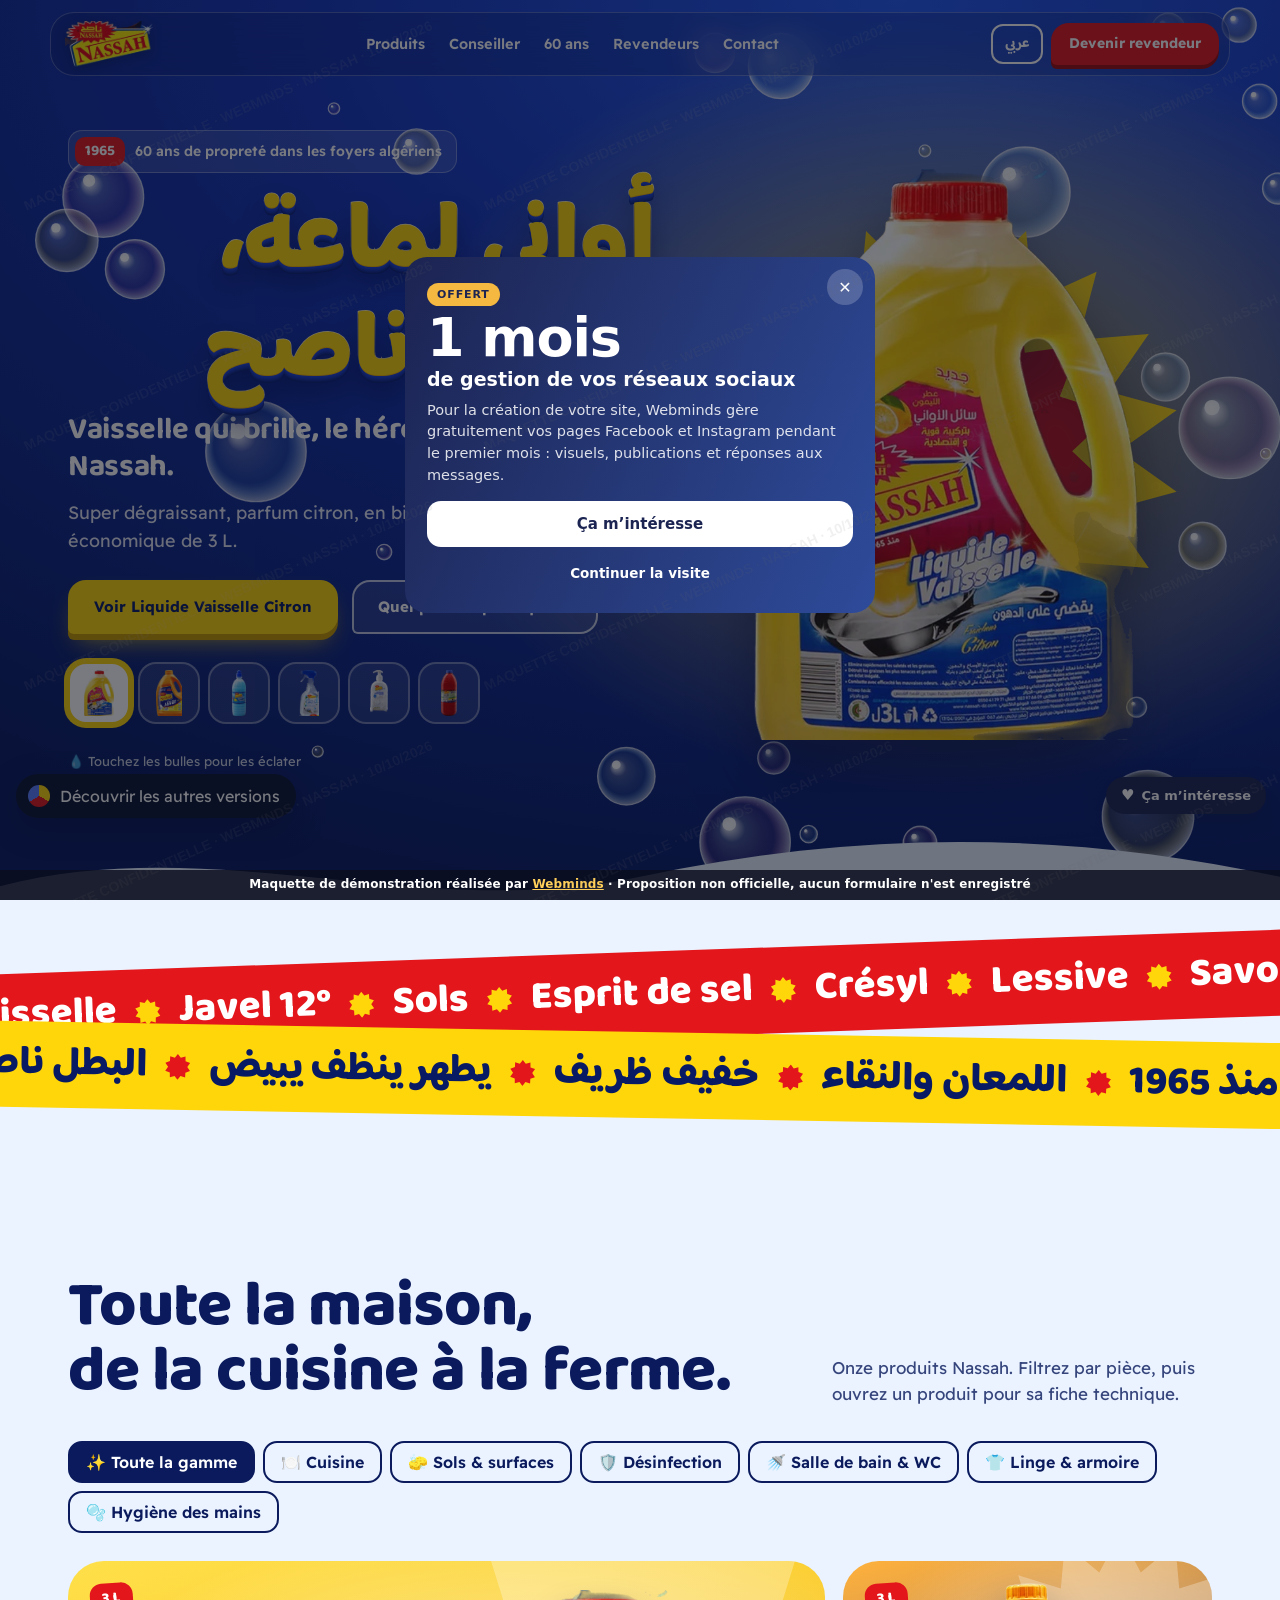
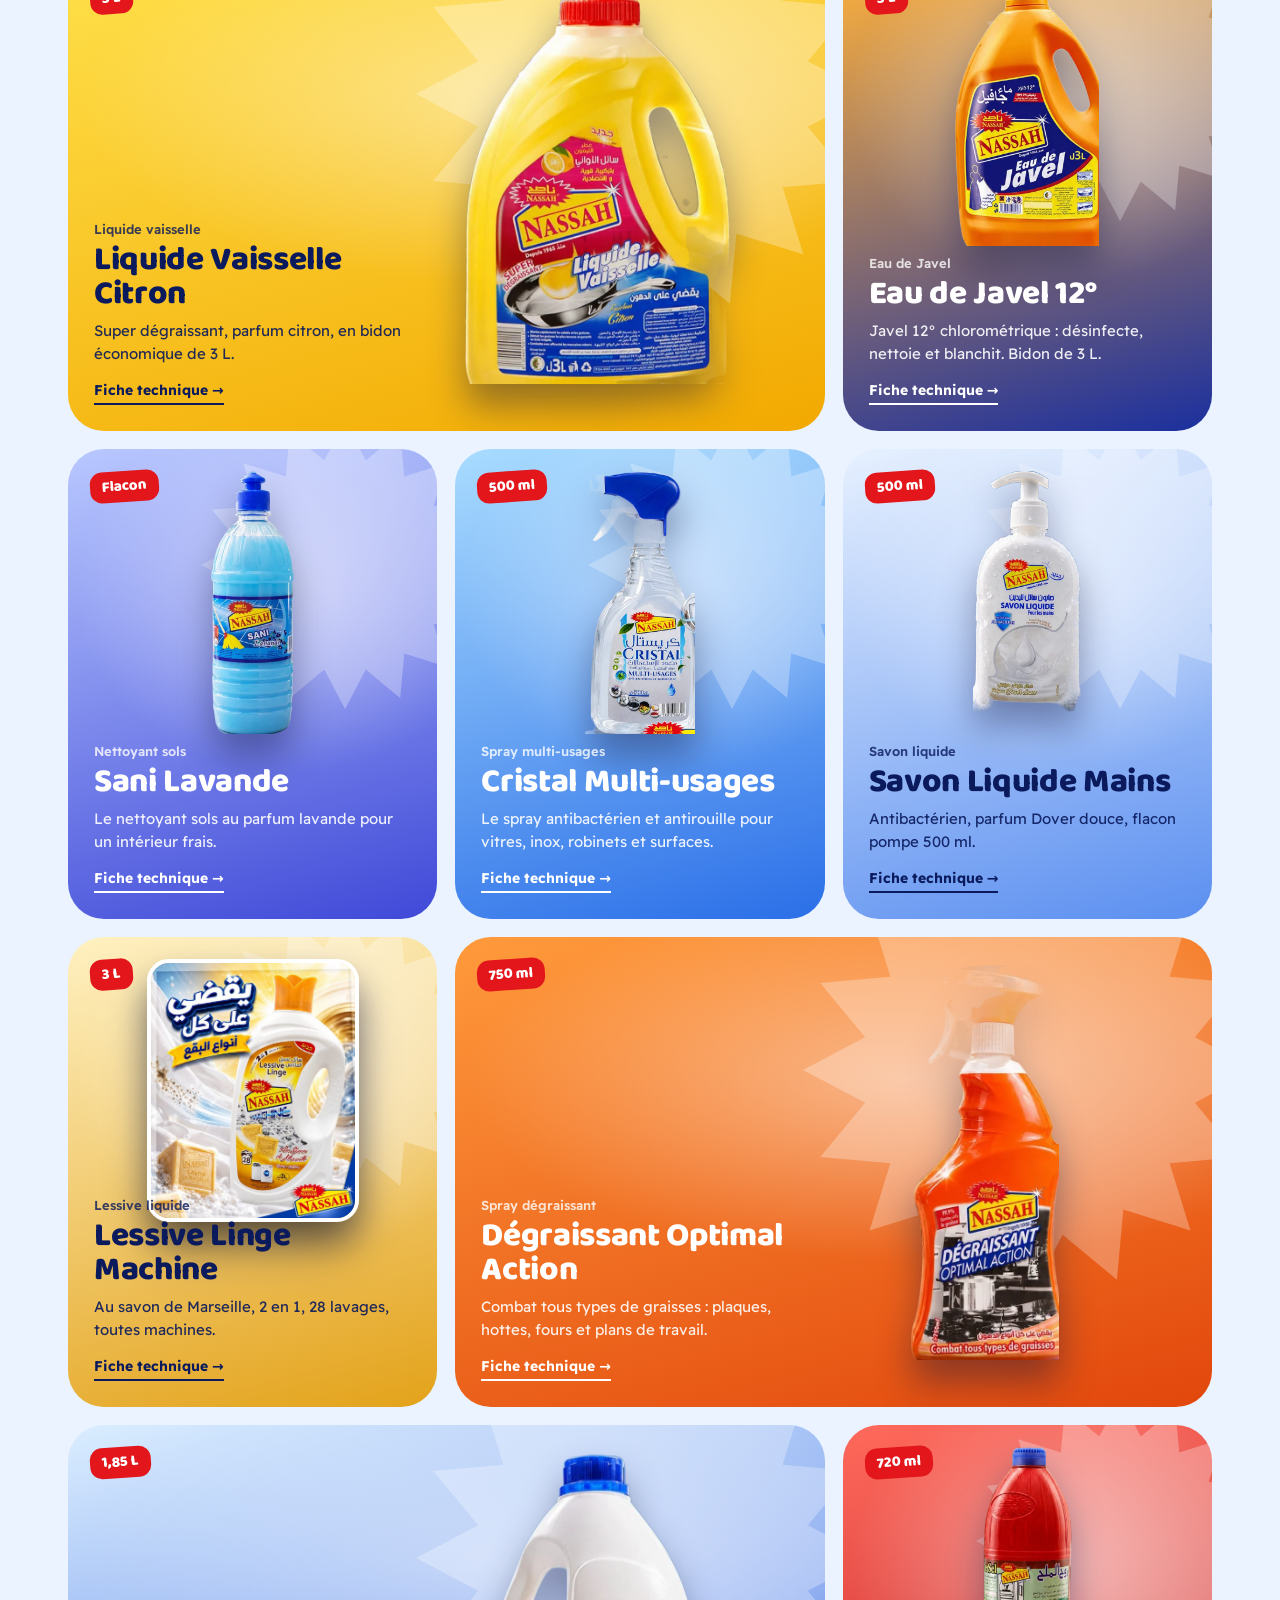
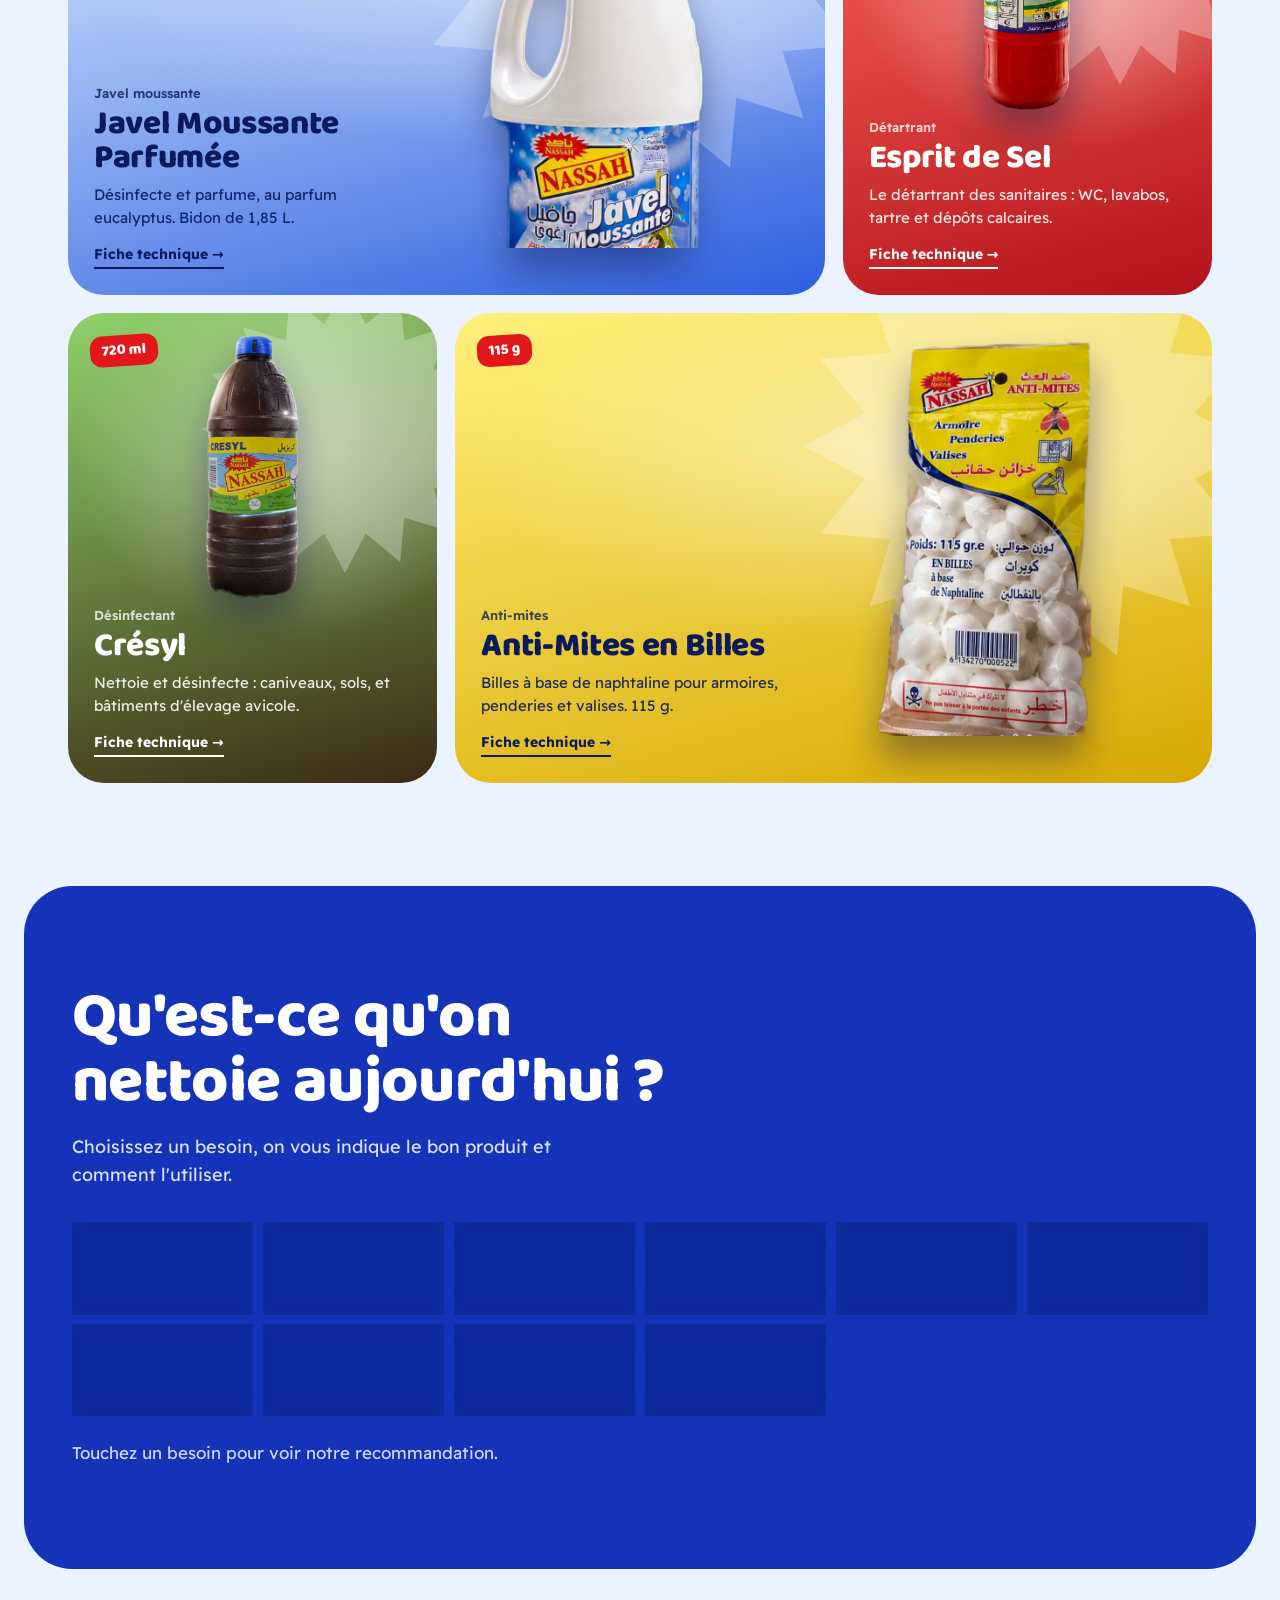
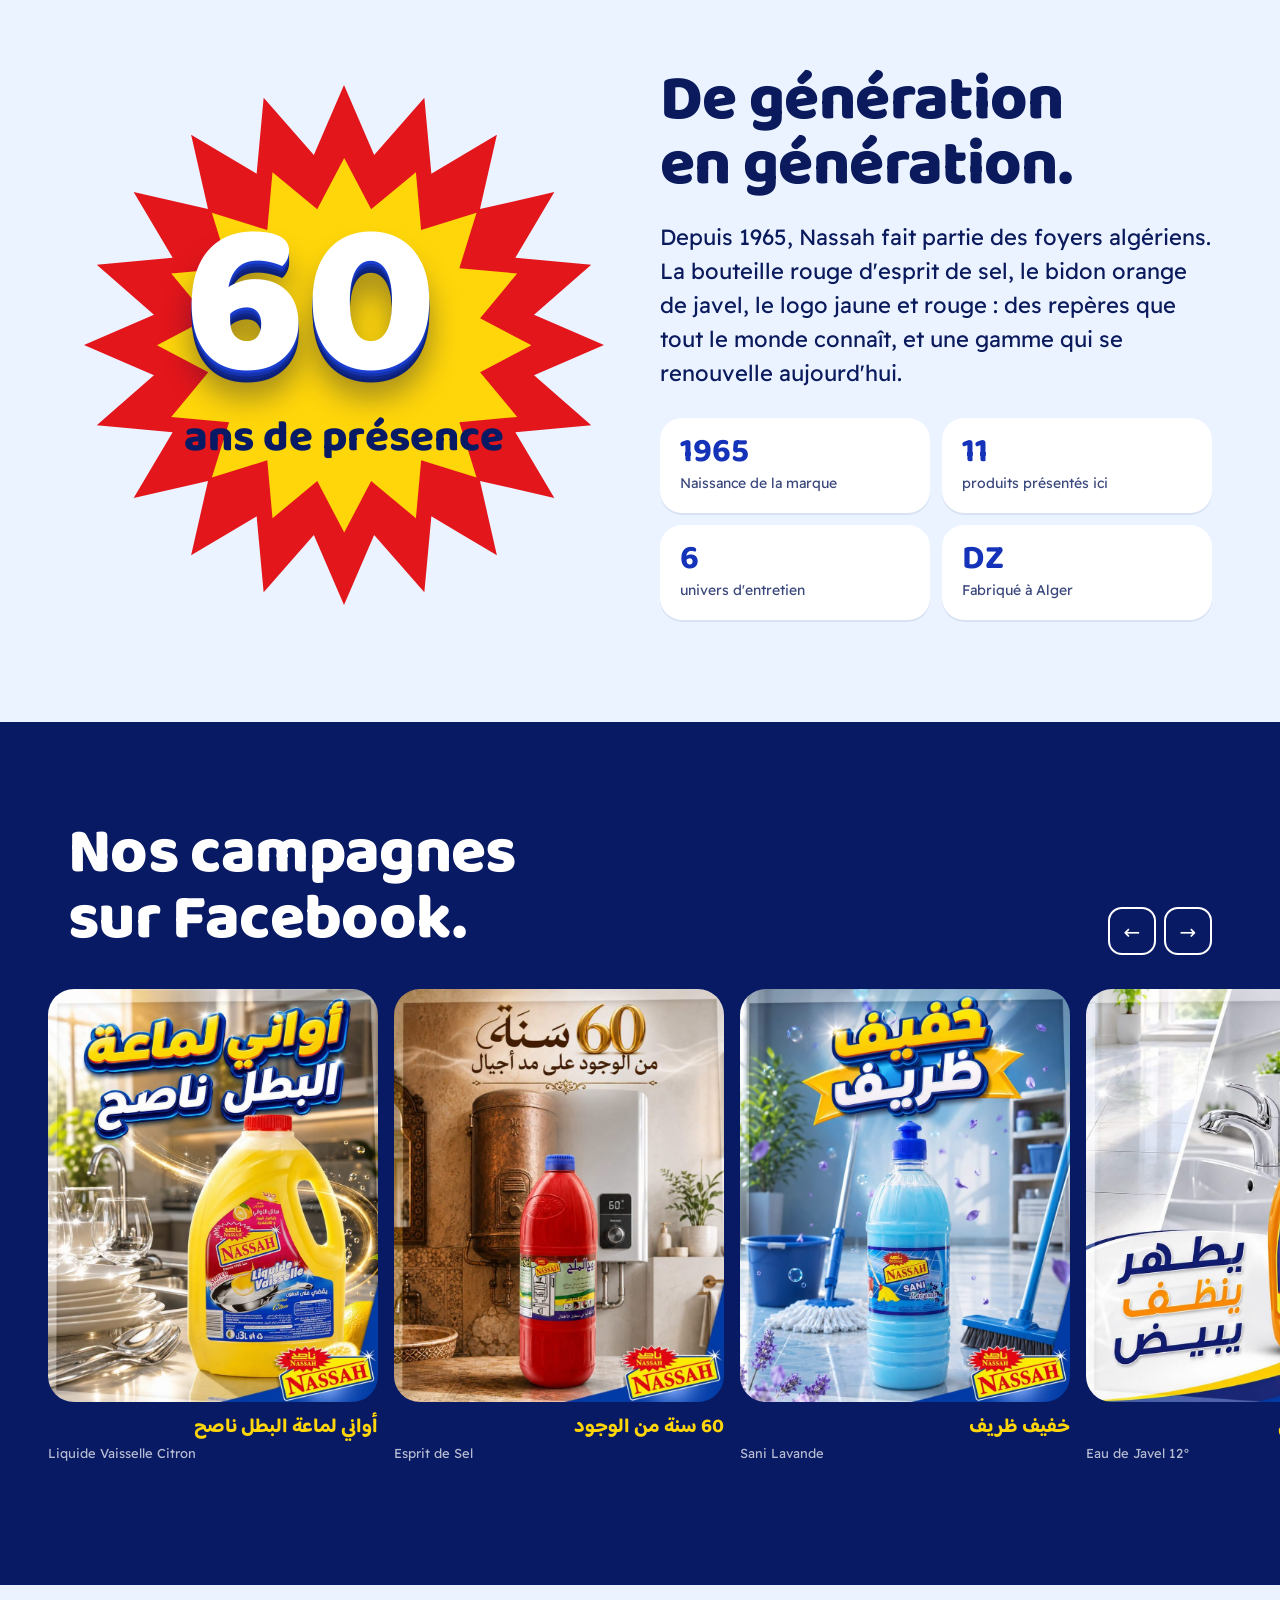
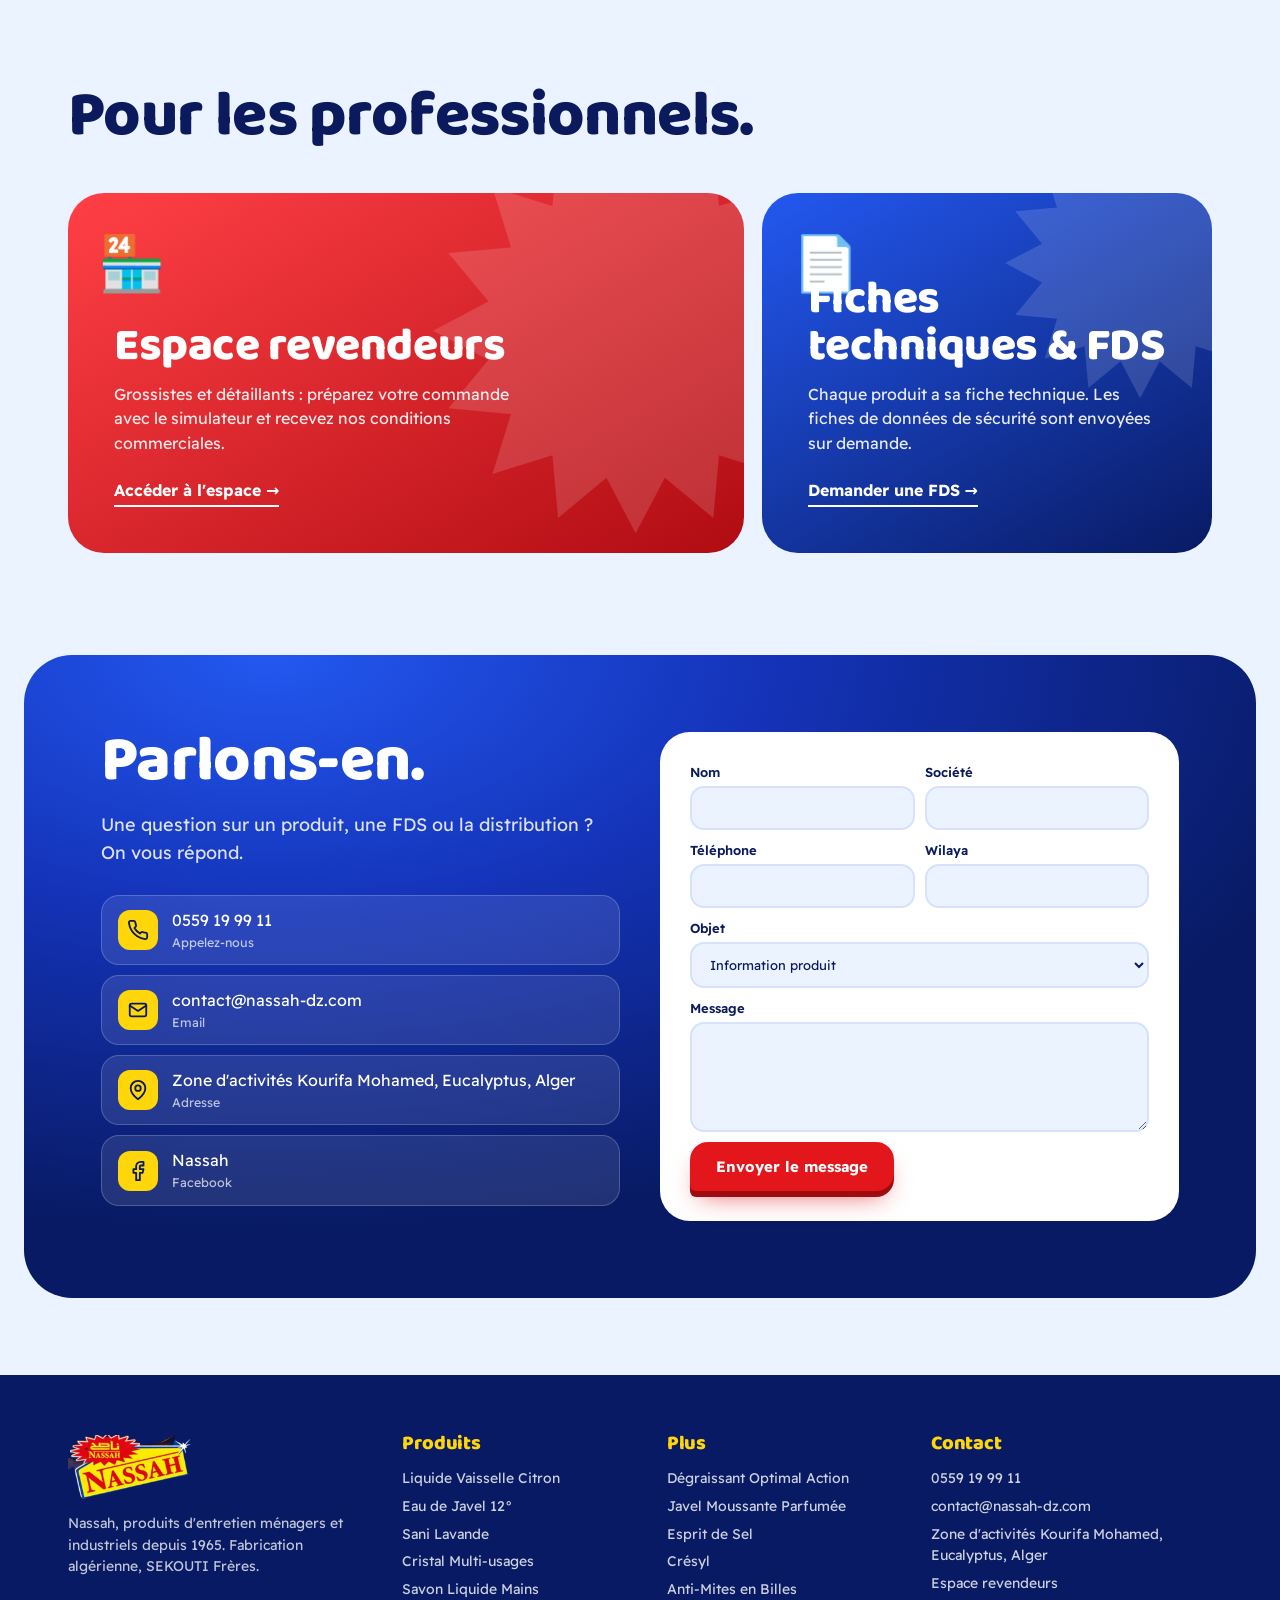
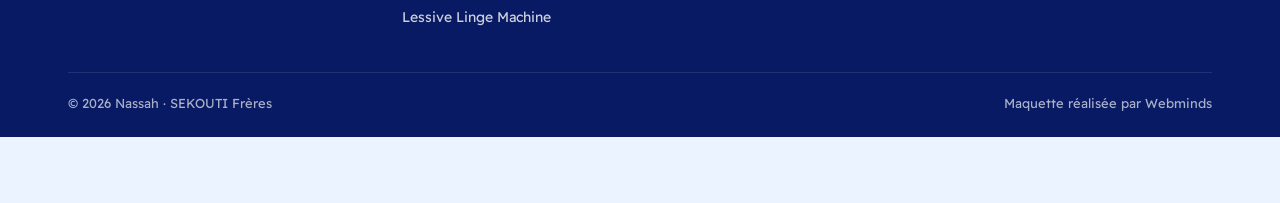
==== commit 2201e659: "Correctifs mobile : jeux lancés en plein écran, roue adaptée aux petits écrans, lecteur vidéo pleine" ====
--- a/index.html
+++ b/index.html
@@ -1 +1 @@
-<!DOCTYPE html><html lang="fr"><head><meta charset="utf-8"><meta name="viewport" content="width=device-width,initial-scale=1,viewport-fit=cover"><meta name="theme-color" content="#1433b8"><link rel="preconnect" href="https://fonts.googleapis.com"><link rel="preconnect" href="https://fonts.gstatic.com" crossorigin><link href="https://fonts.googleapis.com/css2?family=Baloo+Bhaijaan+2:wght@600;700;800&family=Readex+Pro:wght@300;400;600;700&display=swap" rel="stylesheet"><style>:root{--yel:#ffd60a;--sun:#ffec80;--red:#e3161b;--blue:#1433b8;--royal:#2358f0;--navy:#081a63;--sky:#eaf3ff;--ink:#0a1a5c;--d:'Baloo Bhaijaan 2','Readex Pro',system-ui,sans-serif;--f:'Readex Pro',system-ui,sans-serif;--ease:cubic-bezier(.2,.8,.2,1)}*{box-sizing:border-box;margin:0;padding:0}:root{box-sizing:border-box;padding-top:env(safe-area-inset-top,0);padding-bottom:env(safe-area-inset-bottom,0)}html{scroll-behavior:smooth;overflow-x:clip;scroll-padding-top:90px}body{font-family:var(--f);background:var(--sky);color:var(--ink);overflow-x:clip;-webkit-font-smoothing:antialiased;line-height:1.55;font-size:16px}img{max-width:100%;display:block}a{color:inherit;text-decoration:none}button,input,select,textarea{font-family:inherit;font-size:inherit}:focus-visible{outline:3px solid var(--yel);outline-offset:3px;border-radius:6px}.skip{position:absolute;left:-9999px}.skip:focus{left:16px;top:16px;z-index:200;background:#fff;padding:10px 16px;border-radius:10px}.wrap{max-width:1240px;margin:0 auto;padding-inline:clamp(18px,4vw,48px)}section{padding-block:clamp(64px,8vw,112px);position:relative}h1,h2,h3,h4{font-family:var(--d);font-weight:800;line-height:1.02;letter-spacing:-.01em}h2{font-size:clamp(34px,5vw,68px)}html[lang=ar] h1,html[lang=ar] h2,html[lang=ar] h3{line-height:1.2}svg.i{width:1.1em;height:1.1em;flex:none}.x3d{font-family:'Baloo Bhaijaan 2',sans-serif;font-weight:800;color:var(--yel);direction:rtl;line-height:1.15;text-shadow:0 1px 0 #f0b400,0 2px 0 #1b3fd0,0 3px 0 #1a3bc6,0 4px 0 #1736b8,0 5px 0 #1532aa,0 6px 0 #122c98,0 7px 0 #0f2686,0 8px 0 #0c2076,0 16px 26px rgba(4,12,60,.45);-webkit-text-stroke:1.5px #fff5c2;paint-order:stroke fill}.x3d.w{color:#fff;-webkit-text-stroke:1.5px #fff;text-shadow:0 2px 0 #1b3fd0,0 3px 0 #1a3bc6,0 4px 0 #1736b8,0 5px 0 #1532aa,0 6px 0 #122c98,0 7px 0 #0f2686,0 8px 0 #0c2076,0 16px 26px rgba(4,12,60,.45)}.btn{display:inline-flex;align-items:center;justify-content:center;gap:10px;background:var(--red);color:#fff;padding:15px 26px;border-radius:18px 18px 18px 6px;font-weight:700;font-size:15px;border:0;cursor:pointer;white-space:nowrap;transition:transform .35s var(--ease),background .3s,box-shadow .35s;box-shadow:0 6px 0 #9e0c10,0 14px 26px -10px rgba(227,22,27,.7)}html[dir=rtl] .btn{border-radius:18px 18px 6px 18px}.btn:hover{transform:translateY(-3px);box-shadow:0 9px 0 #9e0c10,0 20px 30px -12px rgba(227,22,27,.7)}.btn:active{transform:translateY(3px);box-shadow:0 2px 0 #9e0c10}.btn.y{background:var(--yel);color:var(--navy);box-shadow:0 6px 0 #c79a00,0 14px 26px -10px rgba(255,214,10,.8)}.btn.y:hover{box-shadow:0 9px 0 #c79a00,0 20px 30px -12px rgba(255,214,10,.8)}.btn.ghost{background:rgba(255,255,255,.1);color:#fff;box-shadow:inset 0 0 0 2px rgba(255,255,255,.7)}.btn.ghost:hover{background:#fff;color:var(--navy)}.btn.sm{padding:10px 18px;font-size:14px;box-shadow:0 4px 0 #9e0c10}.btn.done{background:#18a558;box-shadow:0 6px 0 #0d6b38}.prog{position:fixed;top:0;left:0;height:4px;background:linear-gradient(90deg,var(--yel),var(--red));width:0;z-index:100}header.top{position:fixed;top:calc(12px + env(safe-area-inset-top,0px));left:50%;transform:translateX(-50%);z-index:60;width:min(1180px,calc(100% - 24px));display:flex;align-items:center;justify-content:space-between;gap:12px;padding:8px 10px 8px 14px;background:rgba(8,26,99,.25);border:1px solid rgba(255,255,255,.25);backdrop-filter:blur(16px);-webkit-backdrop-filter:blur(16px);border-radius:24px;color:#fff;transition:.35s}header.top.solid{background:rgba(255,255,255,.95);color:var(--navy);border-color:rgba(8,26,99,.08);box-shadow:0 16px 40px -18px rgba(8,26,99,.45)}header.top .logo img{height:46px;width:auto;filter:drop-shadow(0 3px 6px rgba(0,0,0,.25))}header.top nav{display:flex;gap:24px;font-size:14.5px;font-weight:600}header.top nav a{position:relative;padding:6px 0}header.top nav a::after{content:"";position:absolute;inset-inline:0;bottom:0;height:3px;border-radius:3px;background:var(--yel);transform:scaleX(0);transition:.3s}header.top nav a:hover::after{transform:scaleX(1)}.hr{display:flex;align-items:center;gap:8px}.lang{background:0 0;border:2px solid currentColor;color:inherit;border-radius:12px;padding:6px 12px;font-weight:700;font-size:14px;cursor:pointer;font-family:'Baloo Bhaijaan 2',sans-serif}.burger{display:none;width:44px;height:44px;border-radius:14px;border:0;background:var(--yel);color:var(--navy);font-size:20px;cursor:pointer}.menu{position:fixed;inset:0;z-index:70;background:var(--blue);color:#fff;display:none;flex-direction:column;justify-content:center;gap:8px;padding:0 32px}.menu.open{display:flex}.menu a{font-family:var(--d);font-size:clamp(32px,9vw,54px);font-weight:800}.menu .mx{position:absolute;top:calc(20px + env(safe-area-inset-top,0px));inset-inline-end:20px;width:48px;height:48px;border-radius:14px;border:0;background:#fff;color:var(--navy);font-size:20px;cursor:pointer}canvas.bcanvas{position:absolute;inset:0;width:100%;height:100%;z-index:1}.hero{--c1:#ffe04a;--c2:#f2a900;min-height:100svh;padding:0;color:#fff;overflow:hidden;display:flex;align-items:center;background:radial-gradient(70% 70% at 74% 44%,color-mix(in srgb,var(--c1) 70%,transparent) 0,transparent 60%),radial-gradient(120% 100% at 70% 0,var(--royal) 0,var(--blue) 40%,var(--navy) 100%);transition:background 1s}.hgrid{position:relative;z-index:2;display:grid;grid-template-columns:1.05fr .95fr;gap:24px;align-items:center;width:100%;padding-block:130px 150px;pointer-events:none}.hgrid a,.hgrid button{pointer-events:auto}.since{display:inline-flex;align-items:center;gap:10px;background:rgba(255,255,255,.12);border:1px solid rgba(255,255,255,.3);border-radius:14px;padding:6px 14px 6px 6px;font-weight:600;font-size:14px}html[dir=rtl] .since{padding:6px 6px 6px 14px}.since b{background:var(--red);border-radius:10px;padding:3px 10px;font-family:var(--d);font-size:15px}.hslog{font-size:clamp(46px,7.4vw,112px);margin:18px 0 4px;min-height:2.3em;display:flex;align-items:flex-end}.hslog span{display:inline-block;animation:slogIn .8s var(--ease) both}@keyframes slogIn{from{opacity:0;transform:translateY(30px) scale(.9) rotate(-2deg)}to{opacity:1;transform:none}}.hero h1{font-size:clamp(22px,2.4vw,32px);font-weight:700;max-width:520px;line-height:1.2}.hero .lead{max-width:470px;font-size:clamp(15px,1.4vw,18px);opacity:.88;margin:12px 0 26px}.acts{display:flex;gap:14px;flex-wrap:wrap;align-items:center}.hint{display:inline-flex;align-items:center;gap:8px;margin-top:26px;font-size:13px;opacity:.8}.hint .pc{background:var(--yel);color:var(--navy);border-radius:8px;padding:1px 8px;font-weight:800;opacity:0;transition:.3s}.hint.on .pc{opacity:1}.hstage{position:relative;height:clamp(380px,48vw,640px);display:grid;place-items:center;--px:0;--py:0}.hstage .sun{position:absolute;width:88%;aspect-ratio:1;color:var(--yel);opacity:.95;animation:spin 40s linear infinite;filter:drop-shadow(0 20px 40px rgba(0,0,0,.25))}.hstage .sun2{position:absolute;width:64%;aspect-ratio:1;color:var(--red);animation:spin 28s linear infinite reverse}@keyframes spin{to{rotate:360deg}}.hstage .ring{position:absolute;width:60%;aspect-ratio:1;border-radius:50%;border:2px solid rgba(255,255,255,.4);animation:ring 5s ease-out infinite}.hstage .ring:nth-of-type(2){animation-delay:2.5s}@keyframes ring{0%{scale:.5;opacity:.9}100%{scale:1.6;opacity:0}}.hprod{position:relative;height:84%;display:grid;place-items:center;transform:translate(calc(var(--px)*18px),calc(var(--py)*12px));transition:transform .3s ease-out}.hprod img{max-height:100%;width:auto;filter:drop-shadow(0 34px 30px rgba(4,12,60,.5));animation:flo 6s ease-in-out infinite}.hprod img.phot{border-radius:32px;max-height:88%;box-shadow:0 30px 60px -20px rgba(0,0,0,.6);border:6px solid #fff}.hprod img.off{opacity:0;transform:translateY(60px) rotate(8deg) scale(.85)}.hprod img{transition:opacity .6s,transform .8s var(--ease)}@keyframes flo{50%{translate:0 -16px}}.pick{display:flex;gap:8px;margin-top:28px;flex-wrap:wrap}.pick button{width:62px;height:62px;border-radius:18px;border:2px solid rgba(255,255,255,.35);background:rgba(255,255,255,.1);cursor:pointer;display:grid;place-items:center;padding:6px;transition:.3s var(--ease)}.pick button img{max-height:100%;width:auto}.pick button:hover{transform:translateY(-4px);background:rgba(255,255,255,.22)}.pick button.on{background:#fff;border-color:var(--yel);box-shadow:0 0 0 4px var(--yel)}.hwave{position:absolute;bottom:-1px;left:0;width:100%;height:clamp(50px,8vw,110px);z-index:3;pointer-events:none}.hwave path{fill:var(--sky)}.bands{overflow:hidden;padding:30px 0 50px}.bands .in{margin:0 -5%;transform:rotate(-2deg)}.band{overflow:hidden;white-space:nowrap;padding:12px 0;background:var(--red);color:#fff;display:flex}.band.y{background:var(--yel);color:var(--navy);transform:rotate(3deg) translateY(-6px)}.band .mq{display:flex}.band .mq>div{display:flex;align-items:center;animation:mq 40s linear infinite;flex:none}.band.y .mq>div{animation-direction:reverse}.band b{font-family:var(--d);font-weight:800;font-size:clamp(22px,3.2vw,40px);margin-inline:18px}.band .st{width:26px;height:26px;color:var(--yel);flex:none}.band.y .st{color:var(--red)}@keyframes mq{to{transform:translateX(-100%)}}.head{display:flex;justify-content:space-between;align-items:flex-end;gap:24px;flex-wrap:wrap}.head p{max-width:380px;font-size:17px;opacity:.8}.chips{display:flex;gap:8px;flex-wrap:wrap;margin-top:34px}.chip{border:2px solid var(--ink);background:0 0;color:var(--ink);border-radius:14px;padding:9px 16px;font-weight:600;cursor:pointer;transition:.25s}.chip:hover{background:#fff}.chip.on{background:var(--ink);color:#fff}.grid{display:grid;grid-template-columns:repeat(3,1fr);gap:18px;margin-top:28px}.card{position:relative;border-radius:36px;min-height:470px;padding:26px;display:flex;flex-direction:column;justify-content:flex-end;overflow:hidden;color:var(--k);background:radial-gradient(90% 60% at 60% 30%,rgba(255,255,255,.45),transparent 65%),linear-gradient(165deg,var(--c1),var(--c2));transition:transform .5s var(--ease),box-shadow .5s,opacity .4s}.card.wide{grid-column:span 2}.card:hover{transform:translateY(-8px);box-shadow:0 40px 60px -34px rgba(8,26,99,.7)}.card .sb{position:absolute;width:78%;top:-6%;inset-inline-end:-14%;color:rgba(255,255,255,.28);transition:rotate 1.2s var(--ease)}.card:hover .sb{rotate:40deg}.card .pi{position:absolute;top:22px;left:0;right:0;height:60%;display:grid;place-items:center;z-index:1;transition:transform .7s var(--ease)}.card .pi img{max-height:100%;width:auto;filter:drop-shadow(0 22px 18px rgba(4,12,60,.4))}.card .pi img.phot{border-radius:22px;max-height:96%;border:4px solid #fff;box-shadow:0 20px 40px -14px rgba(0,0,0,.5)}.card:hover .pi{transform:translateY(-8px) rotate(-5deg) scale(1.05)}.card .tx{position:relative;z-index:2}.card .ty{font-size:13px;font-weight:600;opacity:.8}.card h3{font-size:clamp(26px,2.6vw,34px);margin:4px 0 6px}.card p{font-size:15px;opacity:.9;max-width:380px}.card .fmt{position:absolute;top:22px;inset-inline-start:22px;z-index:3;background:var(--red);color:#fff;font-family:var(--d);font-weight:800;border-radius:12px;padding:4px 12px;font-size:15px;transform:rotate(-4deg)}.card .go{display:inline-flex;align-items:center;gap:8px;margin-top:14px;font-weight:700;font-size:14px;border-bottom:2px solid currentColor;padding-bottom:2px}.card.hide{display:none}.adv{background:var(--blue);color:#fff;border-radius:48px;margin-inline:clamp(10px,2vw,24px);overflow:hidden}.adv .wrap{position:relative;z-index:2;pointer-events:none}.adv .wrap *{pointer-events:auto}.adv h2{color:#fff}.adv p.sub{opacity:.85;margin-top:14px;font-size:18px;max-width:560px}.needs{display:grid;grid-template-columns:repeat(auto-fill,minmax(180px,1fr));gap:10px;margin-top:34px}.need{border:2px solid rgba(255,255,255,.3);border-radius:22px;background:rgba(8,26,99,.35);padding:16px;text-align:start;cursor:pointer;color:#fff;display:flex;align-items:center;gap:12px;font-weight:600;font-size:15.5px;line-height:1.2;transition:.3s var(--ease);backdrop-filter:blur(4px)}.need:hover{transform:translateY(-4px);border-color:#fff}.need.on{background:var(--yel);color:var(--navy);border-color:var(--yel)}.need .em{font-size:30px;line-height:1}.nres{margin-top:24px}.nbox{display:grid;grid-template-columns:.85fr 1.15fr;gap:18px;background:#fff;color:var(--ink);border-radius:34px;padding:14px;animation:pop .5s var(--ease)}@keyframes pop{from{opacity:0;transform:translateY(20px) scale(.97)}}.nstage{border-radius:24px;display:flex;align-items:flex-end;justify-content:center;gap:4px;padding:26px 14px 16px;min-height:300px;position:relative;overflow:hidden;background:linear-gradient(160deg,var(--c1),var(--c2))}.nstage .sb{position:absolute;width:90%;color:rgba(255,255,255,.35);top:5%;animation:spin 30s linear infinite}.nstage img{position:relative;max-height:260px;width:auto;filter:drop-shadow(0 18px 14px rgba(4,12,60,.4))}.nstage img.phot{max-height:270px;border-radius:18px;border:4px solid #fff}.nstage img+img{max-height:210px}.ninfo{padding:14px 10px}.ninfo .r{display:inline-block;background:var(--red);color:#fff;border-radius:10px;padding:4px 12px;font-size:13px;font-weight:700}.ninfo h3{font-size:clamp(26px,2.8vw,38px);margin:12px 0}.ninfo ul{list-style:none;display:grid;gap:10px;margin:14px 0 18px}.ninfo li{display:flex;gap:12px;align-items:flex-start}.ninfo li svg{background:var(--yel);color:var(--navy);border-radius:8px;padding:3px;width:24px;height:24px}.empty{opacity:.8;font-size:17px}.hist{overflow:hidden}.hgrid2{display:grid;grid-template-columns:1fr 1fr;gap:40px;align-items:center}.sixty{position:relative;display:grid;place-items:center;aspect-ratio:1;max-width:520px;margin-inline:auto;width:100%}.sixty .sb{position:absolute;inset:0;color:var(--red);animation:spin 60s linear infinite}.sixty .sb2{position:absolute;inset:14%;color:var(--yel);animation:spin 45s linear infinite reverse}.sixty .n{position:relative;font-family:'Baloo Bhaijaan 2';font-weight:800;font-size:clamp(120px,17vw,230px);line-height:.8;color:#fff;text-shadow:0 3px 0 #1b3fd0,0 6px 0 #1532aa,0 9px 0 #0f2686,0 12px 0 #0c2076,0 26px 30px rgba(4,12,60,.4)}.sixty .n small{display:block;text-align:center;font-size:.2em;color:var(--navy);text-shadow:none;margin-top:18px}.hist p.big{font-size:clamp(18px,1.8vw,22px);margin-top:18px}.facts{display:grid;grid-template-columns:1fr 1fr;gap:12px;margin-top:28px}.fact{background:#fff;border-radius:22px;padding:18px 20px;box-shadow:0 2px 0 rgba(8,26,99,.08)}.fact b{display:block;font-family:var(--d);font-size:34px;line-height:1;color:var(--blue)}.fact span{font-size:14px;opacity:.8}.camp{background:var(--navy);color:#fff;overflow:hidden}.camp h2{color:#fff}.rail{display:flex;gap:16px;overflow-x:auto;scroll-snap-type:x mandatory;padding:34px clamp(18px,4vw,48px) 20px;scrollbar-width:thin;scrollbar-color:var(--yel) transparent}.rail figure{flex:0 0 clamp(240px,26vw,330px);scroll-snap-align:start;position:relative}.rail img{border-radius:26px;aspect-ratio:4/5;object-fit:cover;width:100%;transition:transform .5s var(--ease)}.rail figure:hover img{transform:translateY(-6px) rotate(-1deg)}.rail figcaption{margin-top:10px;font-family:'Baloo Bhaijaan 2';font-weight:700;font-size:20px;direction:rtl;text-align:right;color:var(--yel)}.rail figcaption small{display:block;direction:ltr;text-align:left;font-family:var(--f);font-weight:400;font-size:13px;color:#fff;opacity:.7}html[dir=rtl] .rail figcaption small{direction:rtl;text-align:right}.railnav{display:flex;gap:8px}.railnav button{width:48px;height:48px;border-radius:14px;border:2px solid #fff;background:0 0;color:#fff;font-size:20px;cursor:pointer}.railnav button:hover{background:#fff;color:var(--navy)}.duo{display:grid;grid-template-columns:1.2fr .8fr;gap:18px;margin-top:40px}.esp{position:relative;overflow:hidden;border-radius:36px;padding:clamp(26px,4vw,46px);min-height:360px;display:flex;flex-direction:column;justify-content:flex-end;color:#fff;transition:transform .5s var(--ease)}.esp:hover{transform:translateY(-6px)}.esp.r{background:linear-gradient(150deg,#ff4046,#b00c12)}.esp.b{background:linear-gradient(150deg,var(--royal),var(--navy))}.esp .sb{position:absolute;width:60%;top:-18%;inset-inline-end:-14%;color:rgba(255,255,255,.14);transition:rotate 1.4s var(--ease)}.esp:hover .sb{rotate:45deg}.esp h3{font-size:clamp(30px,3.6vw,50px);position:relative}.esp p{max-width:420px;margin-top:10px;position:relative;opacity:.9}.esp .go{position:relative;margin-top:22px;font-weight:700;display:inline-flex;gap:8px;border-bottom:2px solid;align-self:flex-start;padding-bottom:2px}.esp .ico{position:absolute;top:28px;inset-inline-start:30px;font-size:54px}.contact{position:relative;margin:0 clamp(10px,2vw,24px) clamp(40px,6vw,80px);border-radius:48px;overflow:hidden;background:radial-gradient(90% 90% at 20% 0,var(--royal),var(--blue) 45%,var(--navy));color:#fff}.contact .cg{position:relative;z-index:2;display:grid;grid-template-columns:1fr 1fr;gap:40px;padding:clamp(34px,6vw,80px);pointer-events:none}.contact .cg *{pointer-events:auto}.contact h2{color:#fff}.cinfo{display:grid;gap:10px;margin-top:28px}.cinfo a{display:flex;align-items:center;gap:14px;background:rgba(255,255,255,.1);border:1px solid rgba(255,255,255,.2);border-radius:18px;padding:12px 16px;transition:.3s}.cinfo a:hover{background:rgba(255,255,255,.2)}.cinfo svg{width:40px;height:40px;background:var(--yel);color:var(--navy);border-radius:12px;padding:9px}.cinfo small{display:block;opacity:.7;font-size:12.5px}.f{display:grid;grid-template-columns:1fr 1fr;gap:10px;align-content:start;background:#fff;border-radius:30px;padding:clamp(18px,3vw,30px);color:var(--ink)}.f .full{grid-column:1/-1}.f label{display:grid;gap:4px;font-size:13px;font-weight:600}.f input,.f select,.f textarea{border:2px solid #d6e2fb;background:var(--sky);border-radius:14px;padding:12px 14px;color:var(--ink);width:100%}.f input:focus,.f select:focus,.f textarea:focus{border-color:var(--blue);outline:0}.f textarea{min-height:110px;resize:vertical}.f .btn{grid-column:1/-1;justify-self:start}.ft{background:var(--navy);color:#fff;padding:60px 0 24px}.fg{display:grid;grid-template-columns:1.3fr 1fr 1fr 1.2fr;gap:30px}.flogo{height:64px;width:auto;margin-bottom:14px}.ft p{opacity:.75;max-width:320px;font-size:14px}.ft h4{font-size:20px;margin-bottom:10px;color:var(--yel)}.ft a{display:block;opacity:.8;font-size:14px;padding:3px 0}.ft a:hover{opacity:1;color:var(--yel)}.fb{display:flex;justify-content:space-between;gap:12px;flex-wrap:wrap;border-top:1px solid rgba(255,255,255,.15);margin-top:40px;padding-top:20px;font-size:13px;opacity:.65}.rv{opacity:0;transform:translateY(28px);transition:opacity .7s,transform .8s var(--ease)}.rv.in{opacity:1;transform:none}.phero{--c1:#ffe04a;--c2:#f2a900;padding:0;overflow:hidden;color:var(--k,#fff);background:radial-gradient(80% 80% at 70% 40%,rgba(255,255,255,.4),transparent 60%),linear-gradient(160deg,var(--c1),var(--c2))}.phero .hgrid{padding-block:140px 130px}.crumb{font-size:14px;opacity:.8;display:flex;gap:8px;flex-wrap:wrap}.crumb a{text-decoration:underline}.phero h1{font-size:clamp(40px,6vw,82px);margin:14px 0 10px;line-height:.98}.phero .x3d{font-size:clamp(30px,4.2vw,58px);margin:8px 0 14px}.phero .lead{font-size:18px;max-width:520px;opacity:.92}.tags{display:flex;flex-wrap:wrap;gap:8px;margin:18px 0 24px}.tags span{background:rgba(255,255,255,.3);border:1.5px solid rgba(255,255,255,.55);border-radius:12px;padding:6px 12px;font-weight:600;font-size:14px;backdrop-filter:blur(4px)}.phero .hstage .sun{color:rgba(255,255,255,.45)}.phero .hstage .sun2{color:rgba(255,255,255,.25)}.phero .hwave path{fill:var(--sky)}.pgrid{display:grid;grid-template-columns:1.1fr .9fr;gap:22px;align-items:start}.panel{background:#fff;border-radius:32px;padding:clamp(22px,3vw,36px)}.panel h2{font-size:clamp(28px,3vw,40px);margin-bottom:14px}.panel p{font-size:17px}.steps{list-style:none;counter-reset:s;display:grid;gap:12px;margin-top:8px}.steps li{counter-increment:s;display:flex;gap:14px;align-items:flex-start;font-size:16px}.steps li::before{content:counter(s);flex:none;width:36px;height:36px;border-radius:12px;background:var(--yel);color:var(--navy);font-family:var(--d);font-weight:800;display:grid;place-items:center;font-size:19px}.caut{list-style:none;display:grid;gap:10px}.caut li{display:flex;gap:12px;align-items:flex-start}.caut svg{color:var(--red);width:22px;height:22px;margin-top:2px}.specs{display:grid;grid-template-columns:1fr 1fr;gap:10px;margin-top:18px}.specs div{background:var(--sky);border-radius:18px;padding:14px 16px}.specs small{display:block;font-size:12.5px;opacity:.7}.specs b{font-family:var(--d);font-size:22px}.postimg{border-radius:28px;overflow:hidden;margin-top:18px}.rel{display:grid;grid-template-columns:repeat(4,1fr);gap:14px;margin-top:30px}.rel .card{min-height:340px;padding:20px}.rel .card h3{font-size:22px}.rel .card p{display:none}.sim{display:grid;grid-template-columns:1.3fr .7fr;gap:18px;margin-top:34px;align-items:start}.srow{display:grid;grid-template-columns:56px 1fr auto;gap:14px;align-items:center;background:#fff;border-radius:20px;padding:10px 14px;margin-bottom:8px}.srow img{height:52px;width:auto;margin-inline:auto}.srow img.phot{border-radius:10px}.srow b{font-family:var(--d);font-size:19px;display:block;line-height:1.1}.srow small{opacity:.7;font-size:13px}.qty{display:flex;align-items:center;gap:6px}.qty button{width:36px;height:36px;border-radius:11px;border:2px solid var(--ink);background:#fff;font-weight:800;cursor:pointer}.qty button:hover{background:var(--ink);color:#fff}.qty output{min-width:32px;text-align:center;font-family:var(--d);font-weight:800;font-size:20px}.recap{position:sticky;top:100px;background:var(--navy);color:#fff;border-radius:30px;padding:26px}.recap h3{font-size:30px;color:var(--yel)}.recap ul{list-style:none;margin:16px 0;display:grid;gap:6px;font-size:15px}.recap li{display:flex;justify-content:space-between;gap:10px;border-bottom:1px dashed rgba(255,255,255,.2);padding-bottom:6px}.recap .tot{font-family:var(--d);font-size:26px;margin:10px 0 18px}.perks{display:grid;grid-template-columns:repeat(3,1fr);gap:14px;margin-top:34px}.perk{background:#fff;border-radius:26px;padding:24px}.perk .e{font-size:38px}.perk h3{font-size:24px;margin:10px 0 6px}@media (max-width:1000px){header.top .btn.sm,header.top nav{display:none}.burger{display:grid;place-items:center}.hgrid{grid-template-columns:1fr;padding-block:110px 120px;text-align:start}.hstage{height:clamp(320px,80vw,460px);order:-1;margin-top:10px}.hslog{min-height:0}.grid{grid-template-columns:1fr 1fr}.card.wide{grid-column:span 2}.contact .cg,.duo,.hgrid2,.pgrid,.sim{grid-template-columns:1fr}.nbox{grid-template-columns:1fr}.fg{grid-template-columns:1fr 1fr}.rel{grid-template-columns:1fr 1fr}.perks{grid-template-columns:1fr}.recap{position:static}}@media (max-width:620px){.grid{grid-template-columns:1fr}.card.wide{grid-column:auto}.card{min-height:430px}.f{grid-template-columns:1fr}.fg{grid-template-columns:1fr}.facts{grid-template-columns:1fr 1fr}.adv,.contact{border-radius:32px}.pick button{width:52px;height:52px}}@media (prefers-reduced-motion:reduce){*,::after,::before{animation:none!important;transition:none!important}.rv{opacity:1;transform:none}}span.sb,span.sb2,span.sun,span.sun2{display:block}span.sb svg,span.sb2 svg,span.sun svg,span.sun2 svg{width:100%;height:100%;display:block}.hprod{height:78%;width:100%}.hprod img{height:100%;max-width:90%;object-fit:contain;margin-inline:auto}.hprod img.phot{height:88%;width:auto}.pick button img{height:100%;object-fit:contain}.card .pi img{height:100%;max-width:88%;object-fit:contain}.card .pi img.phot{height:96%;width:auto;max-width:92%}.nstage img{height:240px;max-height:none;object-fit:contain;max-width:48%}.nstage img:only-of-type{max-width:80%}.nstage img+img{height:190px}.nstage img.phot{height:260px;max-width:70%}.srow img{height:52px;max-width:56px;object-fit:contain}.hprod{position:absolute;inset:9% 4% 6%;height:auto;width:auto;display:flex;align-items:center;justify-content:center}.hprod img{height:auto;max-height:100%;max-width:90%;width:auto}.hprod img.phot{max-height:90%;height:auto}.pick button{display:flex;align-items:center;justify-content:center}.pick button img{height:auto;max-height:100%;max-width:100%}.card .pi{display:flex;align-items:center;justify-content:center;height:56%}.card .pi img{height:auto;max-height:100%;max-width:86%;width:auto}.card .pi img.phot{height:auto;max-height:100%}.card.wide .pi{top:6%;height:84%;left:auto;right:4%;width:52%}html[dir=rtl] .card.wide .pi{right:auto;left:4%}.card.wide .tx{max-width:46%}.card.wide .sb{width:60%;top:-20%;inset-inline-end:-6%}@media (max-width:620px){.card.wide .pi{top:22px;height:56%;left:0;right:0;width:auto}.card.wide .tx{max-width:none}}.hprod{inset:4% 2% 3%}.rail{scroll-padding-inline:clamp(18px,4vw,48px)}</style><link rel="icon" href="img/logo-nassah.png"><title>Nassah — Produits d'entretien depuis 1965</title><meta name="description" content="Nassah (SEKOUTI Frères) : liquide vaisselle, eau de javel, nettoyants sols, esprit de sel, crésyl, lessive, savon liquide… Produits d'entretien algériens depuis 1965."><meta name="robots" content="noindex, nofollow"></head><body data-home="1"><div id="hdr"></div><main id="main"><section class="hero" id="top"><canvas class="bcanvas"></canvas><div class="wrap hgrid"><div><span class="since"><b>1965</b><span data-ar="60 سنة من النقاء في البيوت الجزائرية">60 ans de propreté dans les foyers algériens</span></span><div class="hslog x3d" id="hslog"></div><h1 id="hname"></h1><p class="lead" id="hlead"></p><div class="acts"><a class="btn y" id="hlink" href="#gamme"></a><a class="btn ghost" href="#conseiller" data-ar="أي منتج لأي استعمال؟">Quel produit pour quoi ?</a></div><div class="pick" id="pick" role="group" aria-label="Choisir un produit"></div><span class="hint" id="hint"><span data-ar="💧 المسوا الفقاعات لتفجيرها">💧 Touchez les bulles pour les éclater</span><span class="pc" id="popc">0</span></span></div><div class="hstage" id="hs"><span class="sun"></span><span class="sun2"></span><i class="ring"></i><i class="ring"></i><div class="hprod" id="hprod"></div></div></div><svg class="hwave" viewBox="0 0 1440 110" preserveAspectRatio="none"><path d="M0 70 C240 10 480 110 720 60 S1200 10 1440 60 V110 H0Z"/></svg></section><div class="bands" aria-hidden="true"><div class="in"><div class="band"><div class="mq" data-w="Vaisselle|Javel 12°|Sols|Esprit de sel|Crésyl|Lessive|Savon mains|Anti-mites|Cristal"></div></div><div class="band y"><div class="mq" data-w="البطل ناصح|يطهر ينظف يبيض|خفيف ظريف|اللمعان والنقاء|منذ 1965"></div></div></div></div><section id="gamme"><div class="wrap"><div class="head"><h2 data-ar="كل البيت،<br>من المطبخ إلى المزرعة.">Toute la maison,<br>de la cuisine à la ferme.</h2><p data-ar="11 منتجا ناصح. اختاروا مكانا لتصفية المنتجات، واضغطوا على منتج لفيشه التقني.">Onze produits Nassah. Filtrez par pièce, puis ouvrez un produit pour sa fiche technique.</p></div><div class="chips" id="chips" role="group" aria-label="Filtrer"></div><div class="grid" id="grid"></div></div></section><section id="conseiller" class="adv"><canvas class="bcanvas" data-n="22"></canvas><div class="wrap"><h2 data-ar="واش حابين<br>تنظفو اليوم؟">Qu'est-ce qu'on<br>nettoie aujourd'hui ?</h2><p class="sub" data-ar="اختاروا حاجتكم ونقترح عليكم المنتج المناسب وطريقة الاستعمال.">Choisissez un besoin, on vous indique le bon produit et comment l'utiliser.</p><div class="needs" id="needs"></div><div class="nres" id="nres" aria-live="polite"></div></div></section><section id="histoire" class="hist"><div class="wrap hgrid2"><div class="sixty rv"><span class="sb"></span><span class="sb2"></span><div class="n">60<small data-ar="سنة من الوجود">ans de présence</small></div></div><div class="rv"><h2 data-ar="على مدّ أجيال.">De génération<br>en génération.</h2><p class="big" data-ar="منذ 1965، ناصح موجودة في البيوت الجزائرية. قارورة روح الملح الحمراء، بيدون جافيل البرتقالي، والشعار الأصفر والأحمر: علامات يعرفها الجميع، ومنتجات تتجدد اليوم بحلة جديدة.">Depuis 1965, Nassah fait partie des foyers algériens. La bouteille rouge d'esprit de sel, le bidon orange de javel, le logo jaune et rouge : des repères que tout le monde connaît, et une gamme qui se renouvelle aujourd'hui.</p><div class="facts"><div class="fact"><b>1965</b><span data-ar="تأسيس العلامة">Naissance de la marque</span></div><div class="fact"><b>11</b><span data-ar="منتجا في هذا الموقع">produits présentés ici</span></div><div class="fact"><b>6</b><span data-ar="أماكن في البيت">univers d'entretien</span></div><div class="fact"><b>DZ</b><span data-ar="صناعة جزائرية، الجزائر العاصمة">Fabriqué à Alger</span></div></div></div></div></section><section class="camp"><div class="wrap head"><h2 data-ar="حملاتنا<br>على فيسبوك.">Nos campagnes<br>sur Facebook.</h2><div class="railnav"><button type="button" id="rp" aria-label="Précédent">←</button><button type="button" id="rn" aria-label="Suivant">→</button></div></div><div class="rail" id="rail"></div></section><section><div class="wrap"><h2 class="rv" data-ar="للمحترفين.">Pour les professionnels.</h2><div class="duo"><a class="esp r rv" href="revendeurs.html"><span class="sb"></span><span class="ico" aria-hidden="true">🏪</span><h3 data-ar="فضاء الموزّعين">Espace revendeurs</h3><p data-ar="تجار الجملة والتجزئة: حضّروا طلبيتكم بالمحاكي واطلبوا شروطنا التجارية.">Grossistes et détaillants : préparez votre commande avec le simulateur et recevez nos conditions commerciales.</p><span class="go" data-ar="ادخلوا الفضاء ←">Accéder à l'espace →</span></a> <a class="esp b rv" href="#contact"><span class="sb"></span><span class="ico" aria-hidden="true">📄</span><h3 data-ar="الفيشات التقنية وFDS">Fiches techniques & FDS</h3><p data-ar="لكل منتج فيش تقني. ورقة بيانات السلامة متوفرة عند الطلب.">Chaque produit a sa fiche technique. Les fiches de données de sécurité sont envoyées sur demande.</p><span class="go" data-ar="اطلبوا FDS ←">Demander une FDS →</span></a></div></div></section><div class="contact" id="contact"><canvas class="bcanvas" data-n="16"></canvas><div class="cg"><div><h2 data-ar="تحدثوا معنا.">Parlons-en.</h2><p style="margin-top:14px;opacity:.85;font-size:18px" data-ar="سؤال عن منتج، طلب FDS أو توزيع؟ نجيبكم.">Une question sur un produit, une FDS ou la distribution ? On vous répond.</p><div class="cinfo" id="cinfo"></div></div><form class="f" id="form"><label><span data-ar="الاسم">Nom</span><input required autocomplete="name"></label> <label><span data-ar="المؤسسة">Société</span><input autocomplete="organization"></label> <label><span data-ar="الهاتف">Téléphone</span><input type="tel" required autocomplete="tel"></label> <label><span data-ar="الولاية">Wilaya</span><input></label> <label class="full"><span data-ar="الموضوع">Objet</span><select id="subj"></select></label> <label class="full"><span data-ar="رسالتكم">Message</span><textarea></textarea></label> <button class="btn" type="submit" data-ar="إرسال الرسالة">Envoyer le message</button></form></div></div></main><div id="ftr"></div><script>const _0x4822c7=_0x4a67;(function(_0x4f3869,_0x5021eb){const _0x4647bb=_0x4a67,_0x17522d=_0x4f3869();while(!![]){try{const _0x51d1ee=-parseInt(_0x4647bb(0x1e3))/0x1*(-parseInt(_0x4647bb(0xa0))/0x2)+parseInt(_0x4647bb(0x13e))/0x3+-parseInt(_0x4647bb(0xa2))/0x4*(parseInt(_0x4647bb(0x12a))/0x5)+parseInt(_0x4647bb(0xd2))/0x6*(-parseInt(_0x4647bb(0x1b1))/0x7)+-parseInt(_0x4647bb(0xad))/0x8*(parseInt(_0x4647bb(0x17a))/0x9)+-parseInt(_0x4647bb(0x141))/0xa*(-parseInt(_0x4647bb(0x132))/0xb)+parseInt(_0x4647bb(0x18d))/0xc*(parseInt(_0x4647bb(0x10e))/0xd);if(_0x51d1ee===_0x5021eb)break;else _0x17522d['push'](_0x17522d['shift']());}catch(_0x340091){_0x17522d['push'](_0x17522d['shift']());}}}(_0x2b0d,0x6cf88));const _0x167ef2=(function(){let _0x1714fc=!![];return function(_0x8cda9c,_0x1ed627){const _0x53787f=_0x1714fc?function(){const _0x18c268=_0x4a67;if(_0x1ed627){const _0x1ec538=_0x1ed627[_0x18c268(0x185)](_0x8cda9c,arguments);return _0x1ed627=null,_0x1ec538;}}:function(){};return _0x1714fc=![],_0x53787f;};}()),_0x56f618=_0x167ef2(this,function(){const _0x681a26=_0x4a67,_0x1d7ffb={'PZjNU':_0x681a26(0xc7)};if(_0x56f618[_0x681a26(0x1cf)]()['toString']()['indexOf']('\x0a')!==-0x1)return;return _0x56f618[_0x681a26(0x1ae)]()[_0x681a26(0xce)](_0x1d7ffb[_0x681a26(0x1ac)])[_0x681a26(0x1ae)]()[_0x681a26(0x173)](_0x56f618)[_0x681a26(0xce)](_0x681a26(0xc7));});_0x56f618();const _0x47e3b4=(function(){let _0x2130a3=!![];return function(_0x5e8586,_0x2ae1eb){const _0x4d2769=_0x2130a3?function(){const _0x4525cd=_0x4a67;if(_0x2ae1eb){const _0x5d8475=_0x2ae1eb[_0x4525cd(0x185)](_0x5e8586,arguments);return _0x2ae1eb=null,_0x5d8475;}}:function(){};return _0x2130a3=![],_0x4d2769;};}()),_0x342db3=_0x47e3b4(this,function(){const _0x2e2ae1=_0x4a67,_0x39edbf={'MQULX':function(_0xbc614,_0xa04a48){return _0xbc614+_0xa04a48;},'NqZgM':function(_0x1f7807,_0x1b7dd9){return _0x1f7807+_0x1b7dd9;},'LZZjX':_0x2e2ae1(0xe1),'ZFtpS':function(_0x390378){return _0x390378();},'sWJVp':_0x2e2ae1(0x14a),'IzRkK':_0x2e2ae1(0x1ab),'hvanU':_0x2e2ae1(0x150),'tenIc':'exception'},_0x527435=function(){const _0x14488c=_0x2e2ae1;let _0x5a149f;try{_0x5a149f=Function(_0x39edbf[_0x14488c(0x106)](_0x39edbf[_0x14488c(0x198)](_0x14488c(0x9f),_0x39edbf['LZZjX']),');'))();}catch(_0x327c0f){_0x5a149f=window;}return _0x5a149f;},_0x4339ba=_0x39edbf[_0x2e2ae1(0x11f)](_0x527435),_0x3774fc=_0x4339ba[_0x2e2ae1(0x194)]=_0x4339ba['console']||{},_0x2a0886=[_0x39edbf[_0x2e2ae1(0x12f)],_0x39edbf[_0x2e2ae1(0x1e1)],_0x39edbf[_0x2e2ae1(0x15f)],'error',_0x39edbf[_0x2e2ae1(0x154)],'table',_0x2e2ae1(0x1d0)];for(let _0x2807f5=0x0;_0x2807f5<_0x2a0886['length'];_0x2807f5++){const _0x44b035=_0x47e3b4[_0x2e2ae1(0x173)][_0x2e2ae1(0x1c8)][_0x2e2ae1(0x1cf)](_0x47e3b4),_0x28f6e1=_0x2a0886[_0x2807f5],_0xf60fc=_0x3774fc[_0x28f6e1]||_0x44b035;_0x44b035[_0x2e2ae1(0x1e4)]=_0x47e3b4[_0x2e2ae1(0x1cf)](_0x47e3b4),_0x44b035[_0x2e2ae1(0x1ae)]=_0xf60fc['toString'][_0x2e2ae1(0x1cf)](_0xf60fc),_0x3774fc[_0x28f6e1]=_0x44b035;}});_0x342db3();function _0x2b0d(){const _0x19413b=['i2yYytKWma','q3ldQxn5Ba','D2fYBG','ufPQtLu','mtiG2k/ySDIS2kKG2ypzHnMi2lhzInMf2kRySDMk2kK','Dg9tDhjPBMC','mJGGBgf2ywDLCW','2ytyPYdzITMp2kJyQTMe2lKUinMk2y/yRDMb2lGG2yhzIIdyUDIO2yJyQTMhinIN2ytyO9I12ytzITIPlG','n3D2yu9VCG','BwL0zq','2lByUDMi2kCG2kJyUDI2inIN2ytzG9Mi2yRySDIN2kOG2yhzIIdzG9Mk2lmG2kpzIcdySTIN2yJzITIPinIN2ytyRTIY2kFzHTIPlG','2k3zHDIN2yRyQsdyP9Me2lxzInMbinMf2yyG2kFzHnI52kS','y3jLC3LS','ug9YDgvYigrLCYbNyw50CYbLDcbHW6LYzxiGBgeGCgNdQgnLlG','rg9ZzxiGC2vSB24GBguGzgvNCSoPigrLihnHBgLZC3vYzsbLDcbSysb0ywLSBguGzguGBgeGy2HHCMDLlG','u2fUAsbmyxzHBMrLigvZDcbSzsbUzxr0B3LHBNqGC29SCYbKzsboyxnZywGUieLSig5LDhrVAwuGy2fYCMvSywDLCYbLDcbZB2XZigXHDMfIBgvZigv0igXHAxnZzsb1BIbWyxjMDw0GzguGBgf2yw5KzsbMCMfPCYbKyw5ZihrVDxrLigXHig1HAxnVBI4','BgLUz2u','2kZyP9Mb2yRzHcdySDI62yJzIIdzITI32yFySsdzInMk2lNyT9IX','Ahr0Chm6lY93D3CUz29Vz2XLlMnVBs9TyxbZl3nLyxjJAc8/yxbPpteMCxvLCNK9wM9UzsTKjti3ywn0AxzPDcvdmYvboxmRs291CMLMysTnB2HHBwvKk0v1y2fSExb0DxmRqwXNzxi','mdu1osaXosa5osaXmq','qxuGC2f2B24GzguGtwfYC2vPBgXLlcaYigvUideSidi4igXHDMfNzxmSihrVDxrLCYbTywnOAw5LCY4','2k7zGDMr2yhzInMhinMb2yOG2kFzHnMf2kFyOsdyP9Me2kJyP9IX2k8G2k3yS9IOinIL2lhyTnIN2k/yP9IQinIN2ytzHDMe2lxzGI4','[base64]','2ylyP9IX2yJySDIPinIO2yxyTTIU2kK','tguGzmoPDgfYDhjHBNqGzgvZihnHBML0ywLYzxmGoIbxqYWGBgf2ywjVCYWGDgfYDhjLigv0igtdQxddThrZignHBgnHAxjLCY4','Aw1Nl3nHDM9Ulw1HAw5ZlNDLyNa','qxuGCxvVDgLKAwvU','ywXS','q29TyMf0ihrVDxmGDhLWzxmGzguGz3jHAxnZzxmGoIbWBgfXDwvZlcbOB3r0zxmSigzVDxjZigv0ihbSyw5ZigrLihrYyxzHAwWU','[base64]','u3vWzxiGzmoPz3jHAxnZyw50lcbWyxjMDw0Gy2L0CM9UlcbLBIbIAwrVBIddQwnVBM9TAxf1zsbKzsaZieWU','ChjVDg90ExbL','2ypySDMk2llzITMe','W4L2AxrLCIbSzsbJB250ywn0igrPCMvJDcbHDMvJigXLCYb2W6P0zw1LBNrZlG','rmoPC2LUzMvJDgu','2ylzITIZ2yJyPYdyP9Me2ypzHDMk2kKG2k3yS9IOinIV2lhyRnIPinIN2ytyO9Mi2lpyP9IUinMi2k3yRnMfinIN2ytyRDMf2yJzHnIPlG','tgf2zxiGBguGBgLUz2u','mIbLBIaX','yMLUza','DhjHy2u','zgvNCMfPC3nHBNq','2yRyT9Mh2lhyJcdzITMg2lJzGDIminMk2kJzITI2','tMv0Dg95yw50ihnVBhm','q3vPC2LUzq','vMvYC2vYihvUigjVDwnOB24GzgfUCYb1BIbZzwf1igqNzwf1lG','2ypzHcdyO9Mg2yJyP9I5inIN2ytyR9Mh2yJzHG','W4L2AxrLCIbSzsbJB250ywn0igf2zwmGBgvZihLLDxGU','qNjVC3nLCIbWDwLZihjPBMnLCIbHyM9UzgfTBwvUDc4','C2f2B24TBwfPBNm','mYbm','AMf2zwWTBw91C3nL','2yRzGTI22yOG2lNzHnMjinIN2ytyUDIRinMi2yRzHDMg2lNzIcdzITIV2yJySsdyQnMc2ltzGW','Aw1Nl3bVC3qTC2f2B24TBwfPBNmUANbN','2kpzInIN2yBzIIdzHnIN2yxyUDIP','vgvUAxiGAg9YCYbKzsbWB3j0W6LLigrLCYbQzxvUzxmGzw5Myw50CY4','2kFzHDIZ2k3zInINinIN2ytyO9IX2lBzITIPinIO2kFzHnMf2yxyS9IT2kKU','sxPsA0S','2yRyQTIX2lRzInMginMi2yRyRTMe2yOG2kFzHnMg2ylyP9IH','mJm0ode3zNfTB2Dh','x19WCM90B19F','2kJyTDIN2kJzInMginMf2lhyS9Mk2ytzITIN2iWGmIdzGDMkidhyJcaYocdyUTIZ2ytyQDIminMe2ypzHcdyO9Mg2yJyP9I5inIN2ytyOTMe2kFyQI4','2kFzHnIO2lpzInINinMc2yhyP9IY2kFyQIdzInMh2yJzKDMi2kCG2kFzHnI62lhzGDIPlG','CMv0DxjUicHMDw5JDgLVBIGPia','mLbgwxffEG','vML0CMvZlcbPBM94igv0ihjVyMLUzxrZ','ndrhBwLUww4','2yxzHTI42yeG2kFzHnIJ2lhyTTMk2kFyQIdyQnI52lFySsdyP9Me2ytyP9Mb2kFzHTIVinMe2kJzITIQinMf2yByUDI0lG','sMf2zwWGtw91C3nHBNrLifbHCMz1BCoPzq','ug91CIbSzxmGC3vYzMfJzxmGywXPBwvUDgfPCMvZlcbYAw5JzxiGW6aGBcDLyxuGy2XHAxjLlG','2lxyP9IO2yJzHIdyS9IN2kBzHcdzHnMe2yRyR9Mk2yy','tMuGCgfZigLUz8oPCMvYlcbZzsbSyxzLCIbSzxmGBwfPBNmGyxbYW6HZig1HBMLWDwXHDgLVBI4','AhLN','uhjVzhvPDcbKyw5NzxjLDxGGoIbUzsbQyw1HAxmGBgfPC3nLCIddOcbSysbWB3j0W6LLigrLCYbLBMzHBNrZlG','2lByUDMi2yCG2lxyP9Mb2yRyPYdyO9MiinMf2k7zGDMb2kCG2lNzHnMjinIN2ytyS9I32k0U','shLNACoOBMuGzcD1BIddQwXLDMfNzq','i2zMoweZyW','nJGZodq1nK9hwM1eAG','rMfPCMuGyNjPBgXLCIbSysb2ywLZC2vSBgu','u29SCYaMihn1CMzHy2vZ','[base64]/zInIN2kZzHI4','v0mGjIbZyw5PDgfPCMvZ','BwfPBG','tcFdQwnSyxqGzxqGBgeGChjVChjLDmoPihf1AsbKDxjLBNq','Aw1Nl3bVC3qTDMfPC3nLBgXLlMPWzW','2kFzHnIU2llyP9IM2yyG2yJyP9Me2k3zGTIN2kByQa','C2rI','zxnWCML0lxnLBa','uMvUB3v2zwXLCIbSB3jZCxvLigXLCYbIAwXSzxmGB250igrPC3bHCNuU','rxnZDxLLCIbHDMvJihvUzsddQxbVBMDLig91ihvUignOAwzMB24GAhvTAwrLlcbWDwLZihjPBMnLCI4','DMfPCW','2lxyP9IO2yJzHIdyS9IN2kBzHa','AMf2zwW','qxjTB2LYzxmGjIb2ywXPC2vZ','2kFzHnIT2yxzKDIN2yuG2yJyP9Me2yxySDIT2kFyTG','i2zMnMe1yW','2lxyQnMr2yJzHYdzGDMkinIV2lhyRcdyP9Me2lRyS9Mk2yqG2kpzIcdzHDIO2kFyTnIX2kKG2yhzIIdyP9Me2kpyS9I32yJyP9Mg2kKU','Aw1Nl3bVC3qTAMf2zwWUANbN','nZiWinMf2yq','[base64]','u3bYyxKGzmoPz3jHAxnZyw50','Aw1Nl3bVC3qTy3jPC3rHBc5QCgC','[base64]','kcGOlISPkYKRksSK','u2f2B24GBgLXDwLKzq','i2uYndCWyW','iZnMndLKoa','tw91C3nHBNrL','y3jPC3rHBa','tguGC3bYyxKGyw50AwjHy3tdQxjPzw4GzxqGyw50AxjVDwLSBguGCg91CIb2AxrYzxmSigLUB3GSihjVyMLUzxrZigv0ihn1CMzHy2vZlG','C2vHCMnO','y3vPC2LUzq','8j+BOE+4JW','2kFzHnMf2lhyP9IT2yRyTG','mtiZmJu4EKfWD3Lr','ugfYzNvTignPDhjVBG','nJaG2lpzHTIPinMf2yyG2kFzHnMi2kZzInIVinI52ytzIsdzHDIVinIJ2kZzITIN2yq','2yxyP9IHinIS2kFzGDMk2yqGmtlcSa','2yxzHTI42yeG2kFzHnIJ2lhyTTMk2kFyQG','tguGBMv0Dg95yw50ihnVBhmGyxuGCgfYzNvTigXHDMfUzguGCg91CIb1BIbPBNtdQxjPzxvYigzYywLZlG','[base64]/zITIV2kNyJcdzITMp2lpyQTI52yxzHcdyUDMe2yKG2kFzHnIY2kZyP9IS2iWG2kFzHnIL2yRzHTMi2ypyS9IminIN2ytyRDMg2yhzITIN2kOG2yJyO9IZ2lFyRsdyP9Me2lNzHDMelG','rmoPC2LUzMvJDgfUDa','2yxyT9Mh2zhySq','2lxyP9Mg2yOG2ytyP9Mb2kFzHTIV','vMfPC3nLBgXLihf1AsbICMLSBguSigXLigJdQxjVCYbJj2vZDcboyxnZywG','2lpyP9IM2yqG2kFzHnI62lpzITMe','rNjVDhrLCIbWzw5Kyw50idiWihnLy29UzgvZlG','rwf1igrLiePHDMvSideYWRa','Aw1Nl2nYAxn0ywWUD2vICa','E30Uy29UC3rYDwn0B3iOiNjLDhvYBIb0AgLZiIKOicK','rgLSDwvYigrHBNmGBcDLyxuGzNjVAwrLihnLBg9UigXLig1VzguGzcDLBxbSB2KGzguGBcFdQxrPCxvLDhrLlG','2k7zGDMr2yhzInMhinMb2yOG2kFzHnMf2kFyOsdyRDIZ2kGG2kFzHnIS2lhyUDIPinIN2ytzHDIW2ypzInIX2kKG2lNzHnMjinIN2ytzHDMe2lxzGI4','2yxySTMk2yqG2kFzHnMd2ytySW','2yRyQnMk2ly','2kRyRnMg2zhyQnMi2kCG2kFzHnMf2ytyP9Mf2lpyQsdyP9Me2yxyQnIN2ltySDIPinMf2lKG2kFzHnMf2ytyP9IO2lmU','2lNyT9IXinIN2ytzHnMk2yxzInMg','i2zMzJe3yq','2lxyP9IO2yJzHIdzHTIN2lxyRsdyP9Me2lpyP9IM2yqG2ytzHnMk2k/[base64]','Aw1Nl3zHAxnZzwXSzs53zwjW','2yRzGTI22yOG2lNzHnMjinMd2yqG2kpzHTMi2kFyUsdyP9Me2k/zH9Mi2yy6inIN2ytyT9IO2kFyRTIN2kRyJcdyP9Me2ltzGDIN2lFyP9IQ2iWG2kFzHnIJ2yhySDIN2yyG2yJyO9IZ2lFyRsdyP9Me2lNzHDMelG','u3bYyxKGBxvSDgKTDxnHz2vZ','2kFzHnIJ2lhyTTMk2kFyQIdzInIN2ytyQnMe2kFyTW','2yxyTTIN2k8G2ytzHnI12k/yOW','i2rIzwvMzG','qxbWBgLXDwvYihvUzsbUB2LZzxr0zsbZDxiGBgvZig1HAw5Zig1VDwLSBmoPzxmU','shLNACoOBMuGzgvZig1HAw5Z','z3jHCW','2yByUnIN2yhyQsdzInMg2lNzInMf2kK','Aw1Nl2rLz3jHAxnZyw50lNDLyNa','tgfPC3nLCIbHz2LYigXHig1VDxnZzsbXDwvSCxvLCYbTAw51DgvZlG','tgLXDwLKzsb2ywLZC2vSBgu','qCoPCMvYigXLCYbSB2nHDxGGyxbYW6HZigfWCgXPy2f0Aw9UlG','2yxyTTIN2k8G2ytzHnIO2ypyQTMk2lhzITIN','2kJyRTIN2k4G2yxySTMk2yqG2kFzHnIV2yFzInMg','2lpyP9IM2yqG2kFzHnIJ2yJyP9Mg2yOG2yByP9I12k0G2kJyP9Me2ytzITMf2yJzHTIminMf2llzITMeinMc2yJzIIdzHnMe2k/zH9Mi2yyG2k3yS9IOinMf2ytyTDMc2yC6inMk2ylyTTMkinI52ytzIsdyP9Me2k/zH9Mi2yyG2kFzHnI52yBzITIV2kKG2yJzITIQ2lhzGYdyP9Me2kpzInIN2yBzIIdzHnIN2yxyUDIPinMi2yxyUDI32zhySDIPlIdyQTIX2ypzITIO2kKG2ylzInMk2kKG2yJyP9Mc2kRyTDIN2k/zITIPinMe2ytyP9IZ2kRyUDMf2kFzHcdyP9Me2yRzInMf2yOU','2lRyS9MeinIN2ytzITIV2yRzHG','2yByUnIN2yhyQsdyP9Me2yRyR9Mk2yy','sMf2zwWGBw91C3nHBNrL','txvSDgKTC3vYzMfJzxm','u3rVChbLigXLCYbTAxrLCYWGChjVDmoOz2uGDM9ZihBdQNrLBwvUDhm','2yxzHTIQ2kWG2k3zHDI22yOG2kpzG9Mr2kFzHdOG2kFyRDMf2yJyPYdyP9Me2lNzITMg2yRzHIdzInIN2ytyRnMe2k8G2yJyP9Me2kpyS9I32k0G2kFzHnMh2ltyQsaO2kFzHnIX2k7yP9Mfks4','2kRyT9Mh2yRySsdyP9Me2kpyS9I32k0','i2u3zJfMzG','vMvYC2vYigrHBNmGBguGyMfJimoGigXLC3nPDMuGB3uGzgLYzwn0zw1LBNqGzgfUCYbSzsb0yw1IB3vYlG','2kxySTIN2ytyQsdyR9Mh2yJzHIdyP9Me2yxyT9IO2k4','[base64]','tvfvtfG','rgLSDwvYigrHBNmGBcDLyxuGC2vSB24GBguGzg9ZywDLigLUzgLXDCoPihn1CIbSj8oPDgLXDwv0DguU','tmoPz2vYlcbWyxjMDw3dQsWGzwzMAwnHy2u','[base64]','rxnWCML0igrLifnLBa','2kFyQTIX2ypzInMhinMk2lNzHDMeinIO2lByUsdzHnIT2lJyP9IQlG','i2e5zgnMzG','vg91DgvZigDYywLZC2vZ','mtnnyMD6BNy','uhjVDmoPz2vYigXHigXHAw5LigrLCYbTAxrLCW','2yRyT9Mh2le','2kFzHnMf2ytyP9IO2lmG2yJyP9Me2k7ySTIN2yByQq','Aw1Nl3bVC3qTC2fUAs5QCgC','2kJyRTMr2yJyPYdyUDMe2yKG2kJyUDIVidiWinIZ2yuG2yxzHIdyP9Me2lpyT9ITlG','2kFzHnMf2lFyQnIU','iZnImMeXmG','2yxySTMk2yqG2ylzInMkinMe2ytyR9Mh2yJzHIdyQnI52lFySsdyP9Me2ytzITMf2yJzHTIminMb2yOG2lNyQnMi2kKG2kFzGTIQ2lxyP9IV2yRyQsaZinMe2kRySs4','[base64]','rmoPDgfYDhjLCIbSzxmGv0m','zgvZAw5M','2kxySTIN2ytyQsdzG9Me2lmG2kFzHnMf2lhyRDIN2ly','rMXHy29U','2kFzGDIX2ypzInINinIN2ytyTDIT2yJzHIdzInIN2ytzG9IK2yJySYdzInIN2ytzGTIV2yJySsdzInIN2ytzHDMe2kFyUDMclG','vxnHz2uGzxH0zxjUzsb1BMLXDwvTzw50lG','2yxzHTI32ylyQsdyP9Me2yByTnIN2lFyP9IQinMd2yJySDMk2yhyQsdzHDIT2yxyR9IminIN2ytzG9IN2ytzITIQ2yJyS9IminIN2ytyRnIY2kFyPTIX','wKz0Cfm','Aw1Nl3bVC3qTzxnWCML0lxnLBc5QCgC','i2uZytiXyq','uhvSDSoPCMLZyxrLDxi','tgvZC2L2zsbSAxf1AwrL','2lNyT9IXinIN2ytzG9IN2ytzITIQ2yJySW','2lxyQnMr2yJyPYdzG9Mf2yRyQsdyTDI62yRySDIPinI52ytzIsdzHDMd2kFzHIdyP9Me2ypzHnIZinMi2kFyQTIX2ypzInMhinMk2lNzHDMelG','vgvUAxiGAg9YCYbKzsbWB3j0W6LLigrLCYbLBMzHBNrZlG','Aw1Nl2nYzxn5Bc53zwjW','2kFzGDIX2ypzInINinMe2yxyR9IPidiWinIR2kFzHTMk2kKU','tMuGCgfZigLUz8oPCMvYlIbdB25Zzxj2zxiGzgfUCYbSj2vTyMfSBgfNzsbKj29YAwDPBMuU','mJaWmZuWBeTPrLDQ','iZbHmwe1yW','qMXHBMnOAxq','mte1igC','u29SCYaMignHCNjLBgfNzxm','C1DkvNa','2kFzGTIQ2lxyP9IV2yO','tgeGAMf2zwWGCxvPig1VDxnZzsWGzmoPC2LUzMvJDguGzxqGCgfYzNvTzq','nZKYtg5gwxLN','2ypySDMk2lpyQTIN2yqG2yxyQTI52k/yRYdyP9Me2kFyS9IQ2lNzHDIN2ytyP9IQ','tMuGAMfTywLZig3dQwXHBMDLCIbHDMvJihvUigf1DhjLihbYB2r1AxqGkgPHDMvSlcbHy2LKzsWGyw1TB25Pyxf1zsKGoIbYAxnXDwuGzguGz2f6igrHBMDLCMv1Ec4','qw50As10yxj0CMu','ugfZigjLC29PBIbKzsbYAw5JzxiU','mte1inI6','vMvYC2vYihvUzsbWzxrPDguGCxvHBNrPDmoPihn1CIbSysb6B25LigvUDgfYDhldQwuSigXHAxnZzxiGywDPCI4','rNjVDhrLCIbHC3nPzxr0zxmSihzLCNjLCYWGy2fZC2vYB2XLCYbLDcbJB3v2zxj0CY4','i2zMzJfJmG','2lByRYdyP9Me2lNyQW','qw50As1TAxrLCW','i2zMzG','mJa5ndu1nwP4wKH3zq','Aw1Nl2vZChjPDc1ZzwWUD2vICa','rmoPC2LUzMvJDgvYigXLCYbZDxjMywnLCW','nJKWnZb4r2DZuxy','tgLXDwLKzsbwywLZC2vSBguGq2L0CM9U','qw50AwjHy3tdQxjPzw4','mIdzGDMkide','rmoPz3jHAxnZzxiGBgeGy3vPC2LUzq','u3vWzxiGzmoPz3jHAxnZyw50','2lNyT9IXinIN2ytzHnIN2yhyP9Mg2k8','q3jPC3rHBcbnDwX0As11C2fNzxm','2yxyTTIN2k8G2ytzHnIO2ypyQTMk2lhzITIN2iWG2kJyUDI32leG2k/zInMb2leG2k/zInIZ2iWG2ylyP9IX2yJySDIPinIO2yxyTTIU2kKGntaWinMf2yqU','Bg9N','BgvZC2L2zq','2kFzHnIQ2lNzGTMk2yu','sMf2zwWGmtlcScbJAgXVCM9TW6L0CMLXDwuGoIbKW6LZAw5Mzwn0zsWGBMv0Dg9PzsbLDcbIBgfUy2HPDc4GqMLKB24GzguGmYbmlG','2yxyP9IHinIS2kFzGDMk2yq','mJGG2lRyS9Me2kK','Aw5MBW','2yFzInMr2yJyPYdyP9Me2yxzHnIN2kJySYdzGTIO2yqG2ytyQnIZ2yFyPY4','Aw1Nl3bVC3qTy3jLC3LSlMPWzW','Ahr0Chm6lY93D3CUzMfJzwjVB2SUy29Tl3nLyxjJAc90B3a/Ct1oyxnZywG','DgvUswm','2lByRYdyP9Me2lNyQYdIGjqG2ypzInMk2lhyP9IQ','2kZyP9Mb2yRzHcaXmIdyR9IX2kZyQsdzG9Me2yJySDMi2yxyQTIX2yRyQtOG2yRyT9Mh2lhyJcdzITMg2lJzGsdzInMk2kJzITI2lIdyUDIO2yJyQsaZinMe2kRySs4','u2f2B24GzguGtwfYC2vPBgXL','2ytzHnIN2lpyQTI52yxyP9MeinIN2ytzITMi2yxzIG','C29S','2ytyPYdzITMp2kJyQTMe2lNyJcdyP9I62lpzHnMi2kCG2kFzHnMk2k/zITMginIO2lNyRYdyP9Me2kFyS9IQ2lNzHDIN2yqU','2yxyTTIN2k8G2ytzHnIO2ypyQTMk2lhzITINinMi2yxyTTIN2k8G2ytzHnI12k/yOW','rwf1igrLiePHDMvS','2lByUDMi2kCG2ylzHnMk2ytyPYdyUDMe2yKG2kFzHnMk2k/zITMginIN2ytzHDIO2ytzKDMe2kRzITMglG','2lRyS9MeinIN2ytzHDMe2kFyQnIZ','AhzHBLu','uMLUy2vYimoGigWNzwf1ignSywLYzs4','2yxzHTIQ2kWG2k7yT9Mk2le6inMe2kCG2yRzJ9IQ2lhzGYdyO9IO2k/yPYdzGDMkinMf2kRzHTIN2yJzHcdyP9Me2kpyT9Mb2kFzHc4','yw50Aw1PDgvZ','2kRzHTI42yRzGsdzInIQ2lNyT9Mk2leG2kFzHnIJ2lhyTTMk2kFyQG','uMLUy2vYigv0ihpdQwnOzxiU','2kFyTnI32yhzInINinIO2kFzHnMf2kFyOsdyP9Me2yByUnMk2yeG2yJzH9Mi2zhzInINinIN2ytyUTIX2yhyQs4','Aw1Nl3bVC3qTyw50Aw1PDgvZlMPWzW','Aw1Nl3bVC3qTBgvZC2L2zs5QCgC','[base64]','2yByUnIN2yhyQsdyP9Me2yxySTIX2lNyQq','zMvYBwu','Aw1Nl2PHDMvSlNDLyNa','vMLLBNqGW6aGyM91DcbKzsb0B3v0zxmGBgvZihrHy2HLCW','2kFzHnIY2kZyP9ISinMi2kFzHnIL2yRzHTMi2ypySYdzInIN2ytyRDMg2yhzITIN2kO','2kFzGDIX2ypzInINinIO2kFzHnMb2lhyTnIN2kKG2kVzHsdyP9I02lFzGDMi2kCG2kJzInMb2lhyQs4','2ytzHnIN2lpyQTI52yxyP9MeinIN2ytyRTIN2lhyRnMkinMb2ylyTY4','2yRzJ9IT2yhyUcdyQnI52yRyR9INinI52yyG2yxyQTMg2kFzInMeinIN2ytyO9I32yhyP9MelG','ntaWig1S','iZjInMzLoa','y29UC3rYDwn0B3i','ugXHy2vYihf1zwXXDwvZigjPBgXLCYbKyw5ZihvUihnHy2HLDcbVDsb1BIbJB2LUigrLigWNyxjTB2LYzs4','2kJyRTMr2yJyPYdzHDIO2kFyTnIX2kKG2lNzHnMjinIN2ytyS9I32k0G2kFzHnIV2yFzHTMklG','2yRzHTI42yeG2yJzITI32yFySq','tgf2zxiGzxqGCgfYzNvTzxiGBgvZihnVBhm','y29UDgfJDebUyxnZywGTzhOUy29T','2lpyP9IM2yqG2lRyS9Mk2yqG2kFzHnMf2ytyP9IO2lm','oxjvEfbcBq','2ypzHcdyP9Me2yxzHTIQ2kZyP9IQ','2lxyQnMr2yJyPYdzG9Mf2yRyQsdyTDI62yRySDIPinI52ytzIsdyPDIZ2yhzHTIS2kKG2yxyQnMe2zhzHnIPinIJ2yGG2yhzIIdzHDIN2keG2kFzHnI62lpzITMelG','tgfUy2vYigXLihbYB2DYyw1TzsbHzgfWDmoPigf1ihrLEhrPBguU','2kFzHnMe2yxyUDIN2yyG2yJyP9Me2yBzGTIN2keG2ytzIIdzITIO2ylzIq','i2zMyJeZyG','swWGBw91C3nLigv0igXHAxnZzsbSysbWDxjLDmoP','C29SCW','Aw1Nl3bVC3qTzgvNCMfPC3nHBNqTAMf2zwXTB3vZC2uUANbN','rmoPC2LUzMvJDgLVBG','qxbWBgLXDwvYihn1CIbSzxmGC29SCYbLDcbZDxjMywnLCYddOcbKW6LZAw5Mzwn0zxiU','yxbWBhK','mtlcScbJAgXVCM9TW6L0CMLXDwu','qxbWBgLXDwvYihn1CIbSysbZDxjMywnLlcbSywLZC2vYigfNAxiGCxvLBhf1zxmGBwLUDxrLCY4','W4L2AxrLCIbSzsbJB250ywn0igf2zwmGBgvZihLLDxGGoYbLBIbJyxmGzguGChjVAMvJDgLVBIWGCMLUy2vYigfIB25Kyw1Tzw50imoGigWNzwf1lG','W4LJB25VBwLXDwu','nZuWig1S','2k7zGDMk2yeG2lJySDMk2ye','2kFzHDIZ2k3zInINinIO2ylyT9I52kKG2ylzHDIN2lqG2yByUnMk2yhyQsdzInIS2kFzGDIPlG','mZK4ntG5nKL3wK9eCq','iZfImMy5zq','DMfPC3nLBgXL','vg91DguGBgeGz2fTBwu','2lhyUTMi2yO','2kZyR9Mr2k/zInMh2kCG2lNzHTIVinIN2k7yQTMb2kFyPTMh2kCU','2yRyRDMf2yOG2kFzHnI12yJzGq','y29UC29Szq','nJaGyw5ZigrLihbYW6LZzw5JzsWGzguGz8oPBSoPCMf0Aw9UigvUigFdQw7dQxjHDgLVBG','tgvZC2L2zsbmAw5NzsbnywnOAw5L','qw50As1nAxrLCYbLBIbcAwXSzxm','tNfAz00','rMXHy29UihbVBxbL','uhvSDSoPCMLZzxiGzgLYzwn0zw1LBNqGC3vYigXHihn1CMzHy2uGz3jHC3nLlG','2kFzHDIZ2k3zInINinIO2kxyS9Mb2yByRnIPinIJ2yGG2ylyT9I52kKG2ylzHDIN2lqG2yxyQnMe2zhzHnIPinIR2yuG2kFyTnI32yhzInINlG','C2fUAq','msW4nsbm','nZiWig1S','2yxySTMk2yqG2kFzHnIQ2lhyS9IO2kFyQG','2lxyP9IO2yJzHIdzHDIX2lpzITMe2yRyPW','2kFyTnI32yhzInINinIO2kFzHnMf2kFyOsdyP9Me2yByUnMk2yeU','rmoPz3jHAxnZyw50ie9WDgLTywWGqwn0Aw9U','2kRyRnMg2zhyQnMi2kCG2yxzHnIN2yxyS9IPinIN2ytyUDMk2yBzITMg2iWG2yJyUDMg2k8G2kFzHnIQ2lNySDMr2lyG2kFyTnI32yhzInINinIO2yJzGDIX2kKG2kJyP9Me2yxyP9IHlG','uhjVDmoOz2uGBgeGBgfPBMu','2yFzInMr2yJyPYdyP9Me2yxzG9IN2yyG2kJyUDIVinIN2ytyP9IZ2kRyUDMf2kFzHc4','2lhzInITinIN2ytzHDMe2k0','i2zMzta0yq','Aw1Nl2PHDMvSlw1VDxnZzs53zwjW'];_0x2b0d=function(){return _0x19413b;};return _0x2b0d();}function _0x4a67(_0x204e1a,_0x4d4619){_0x204e1a=_0x204e1a-0x9e;const _0x14cf14=_0x2b0d();let _0x342db3=_0x14cf14[_0x204e1a];if(_0x4a67['kqgYCe']===undefined){var _0x47e3b4=function(_0x56f618){const _0x167ef2='abcdefghijklmnopqrstuvwxyzABCDEFGHIJKLMNOPQRSTUVWXYZ0123456789+/=';let _0x2b0d46='',_0x4a678a='',_0x45db58=_0x2b0d46+_0x47e3b4,_0x3229b1=(''+function(){return 0x0;})['indexOf']('\x0a')!==-0x1;for(let _0x3c558b=0x0,_0x4aa57a,_0x359caa,_0x4fd64c=0x0;_0x359caa=_0x56f618['charAt'](_0x4fd64c++);~_0x359caa&&(_0x4aa57a=_0x3c558b%0x4?_0x4aa57a*0x40+_0x359caa:_0x359caa,_0x3c558b++%0x4)?_0x2b0d46+=_0x3229b1||_0x45db58['charCodeAt'](_0x4fd64c+0xa)-0xa!==0x0?String['fromCharCode'](0xff&_0x4aa57a>>(-0x2*_0x3c558b&0x6)):_0x3c558b:0x0){_0x359caa=_0x167ef2['indexOf'](_0x359caa);}for(let _0xff020a=0x0,_0x55fd5a=_0x2b0d46['length'];_0xff020a<_0x55fd5a;_0xff020a++){_0x4a678a+='%'+('00'+_0x2b0d46['charCodeAt'](_0xff020a)['toString'](0x10))['slice'](-0x2);}return decodeURIComponent(_0x4a678a);};_0x4a67['YLRZYN']=_0x47e3b4,_0x4a67['pwahxm']={},_0x4a67['kqgYCe']=!![];}const _0x531889=_0x14cf14[0x0];_0x4a67['IctGdz']!==_0x531889&&(_0x4a67['pwahxm']={},_0x4a67['IctGdz']=_0x531889);const _0x447e37=_0x4a67['pwahxm'][_0x204e1a];if(_0x447e37===undefined){const _0x4fb5db=function(_0x240039){this['ZvxOZj']=_0x240039,this['ZmjWGs']=[0x1,0x0,0x0],this['RWOZie']=function(){return'newState';},this['ClcneX']='\x5c\x77\x2b\x20\x2a\x5c\x28\x5c\x29\x20\x2a\x7b\x5c\x77\x2b\x20\x2a',this['QCVusV']='\x5b\x27\x7c\x22\x5d\x2e\x2b\x5b\x27\x7c\x22\x5d\x3b\x3f\x20\x2a\x7d';};_0x4fb5db['prototype']['wyXull']=function(){const _0x463e87=new RegExp(this['ClcneX']+this['QCVusV']),_0x10242b=_0x463e87['test'](this['RWOZie']['toString']())?--this['ZmjWGs'][0x1]:--this['ZmjWGs'][0x0];return this['WRhYkg'](_0x10242b);},_0x4fb5db['prototype']['WRhYkg']=function(_0x5a5358){if(!Boolean(~_0x5a5358))return _0x5a5358;return this['HwcqLk'](this['ZvxOZj']);},_0x4fb5db['prototype']['HwcqLk']=function(_0x24ba40){for(let _0x254962=0x0,_0x4a8b43=this['ZmjWGs']['length'];_0x254962<_0x4a8b43;_0x254962++){this['ZmjWGs']['push'](Math['round'](Math['random']())),_0x4a8b43=this['ZmjWGs']['length'];}return _0x24ba40(this['ZmjWGs'][0x0]);},(''+function(){return 0x0;})['indexOf']('\x0a')===-0x1&&new _0x4fb5db(_0x4a67)['wyXull'](),_0x342db3=_0x4a67['YLRZYN'](_0x342db3),_0x4a67['pwahxm'][_0x204e1a]=_0x342db3;}else _0x342db3=_0x447e37;return _0x342db3;}const CONTACT={'phone':_0x4822c7(0x1bc),'tel':'tel:0559199911','mail':_0x4822c7(0x178),'addr':'Zone\x20d\x27activités\x20Kourifa\x20Mohamed,\x20Eucalyptus,\x20Alger','addrAr':_0x4822c7(0x11e),'map':_0x4822c7(0x1bb),'fb':_0x4822c7(0x153)},CATS=[{'k':_0x4822c7(0x1c4),'fr':_0x4822c7(0x190),'ar':_0x4822c7(0x17b),'em':'✨'},{'k':_0x4822c7(0xcf),'fr':_0x4822c7(0x1d4),'ar':'المطبخ','em':'🍽️'},{'k':'sols','fr':_0x4822c7(0xaf),'ar':'الأرضيات\x20والأسطح','em':'🧽'},{'k':_0x4822c7(0x119),'fr':_0x4822c7(0x183),'ar':_0x4822c7(0x14c),'em':_0x4822c7(0xd0)},{'k':_0x4822c7(0xb6),'fr':'Salle\x20de\x20bain\x20&\x20WC','ar':_0x4822c7(0xbe),'em':'🚿'},{'k':_0x4822c7(0x1b9),'fr':'Linge\x20&\x20armoire','ar':_0x4822c7(0x111),'em':'👕'},{'k':_0x4822c7(0xa8),'fr':_0x4822c7(0xf1),'ar':_0x4822c7(0xfc),'em':'🫧'}],STD=[[_0x4822c7(0x126),_0x4822c7(0x170)],[_0x4822c7(0x188),_0x4822c7(0x1a3)],[_0x4822c7(0x129),_0x4822c7(0x1b0)]],NOMIX=[_0x4822c7(0x134),'لا\x20يُخلط\x20أبدا\x20مع\x20منتج\x20آخر\x20(جافيل،\x20حمض،\x20أمونياك):\x20خطر\x20انبعاث\x20غاز\x20ضار.'],P={'vaisselle':{'cat':['cuisine'],'name':_0x4822c7(0x142),'ar':'سائل\x20الأواني\x20بالليمون','type':_0x4822c7(0xf6),'typeAr':'سائل\x20غسل\x20الأواني','img':_0x4822c7(0xea),'post':_0x4822c7(0xb4),'c1':_0x4822c7(0x1a7),'c2':_0x4822c7(0x1a9),'ink':_0x4822c7(0x12b),'slogan':'أواني\x20لماعة،\x20البطل\x20ناصح','sloganFr':_0x4822c7(0xdc),'short':_0x4822c7(0x1c7),'shortAr':_0x4822c7(0x116),'desc':'Le\x20liquide\x20vaisselle\x20Nassah\x20au\x20citron\x20est\x20présenté\x20sur\x20son\x20étiquette\x20comme\x20«\x20super\x20dégraissant\x20»\x20:\x20il\x20s\x27attaque\x20aux\x20graisses\x20tenaces\x20et\x20laisse\x20la\x20vaisselle\x20brillante\x20et\x20parfumée.\x20Une\x20formule\x20puissante\x20et\x20économique\x20pour\x20la\x20vaisselle\x20de\x20tous\x20les\x20jours.','descAr':_0x4822c7(0xfa),'tags':[[_0x4822c7(0x146),'مزيل\x20قوي\x20للدهون'],[_0x4822c7(0xd3),_0x4822c7(0xe7)],[_0x4822c7(0x189),_0x4822c7(0x130)]],'fmt':_0x4822c7(0x1da),'uses':[['Verser\x20une\x20petite\x20dose\x20sur\x20une\x20éponge\x20humide\x20ou\x20dans\x20l\x27eau\x20de\x20lavage.',_0x4822c7(0x17c)],[_0x4822c7(0x139),_0x4822c7(0x11c)],[_0x4822c7(0x160),_0x4822c7(0x1a1)]],'cautions':STD},'degraissant':{'cat':['cuisine'],'name':_0x4822c7(0x1a2),'ar':'مزيل\x20الدهون\x20أوبتيمال\x20أكشن','type':_0x4822c7(0xc4),'typeAr':_0x4822c7(0xf9),'img':_0x4822c7(0xf4),'post':_0x4822c7(0x182),'c1':_0x4822c7(0xac),'c2':_0x4822c7(0xc9),'ink':'#fff','slogan':_0x4822c7(0x17e),'sloganFr':_0x4822c7(0xb3),'short':_0x4822c7(0x1c5),'shortAr':_0x4822c7(0xeb),'desc':'Le\x20spray\x20Dégraissant\x20Optimal\x20Action\x20de\x20Nassah\x20«\x20combat\x20tous\x20types\x20de\x20graisses\x20»\x20selon\x20son\x20étiquette.\x20Il\x20cible\x20la\x20graisse\x20cuite\x20des\x20plaques\x20de\x20cuisson,\x20hottes,\x20fours\x20et\x20plans\x20de\x20travail,\x20avec\x20un\x20pulvérisateur\x20pratique\x20pour\x20les\x20zones\x20difficiles.','descAr':'بخاخ\x20مزيل\x20الدهون\x20أوبتيمال\x20أكشن\x20من\x20ناصح\x20يقضي\x20على\x20كل\x20أنواع\x20الدهون\x20حسب\x20ملصقه.\x20يستهدف\x20الدهون\x20المحروقة\x20على\x20الطباخات\x20والشفاطات\x20والأفران\x20وأسطح\x20العمل،\x20ببخاخ\x20عملي\x20للأماكن\x20الصعبة.','tags':[[_0x4822c7(0x10d),_0x4822c7(0x1d6)],[_0x4822c7(0x122),'بخاخ'],[_0x4822c7(0x1d4),_0x4822c7(0x114)]],'fmt':_0x4822c7(0x18a),'uses':[[_0x4822c7(0x19a),_0x4822c7(0x175)],['Laisser\x20agir\x20quelques\x20instants.',_0x4822c7(0x10b)],[_0x4822c7(0xb9),_0x4822c7(0x19b)]],'cautions':STD},'cristal':{'cat':[_0x4822c7(0x181),_0x4822c7(0xb6)],'name':_0x4822c7(0x148),'ar':_0x4822c7(0x133),'type':_0x4822c7(0xec),'typeAr':'بخاخ\x20متعدد\x20الاستعمالات','img':_0x4822c7(0xe0),'post':_0x4822c7(0xc5),'c1':_0x4822c7(0x10c),'c2':_0x4822c7(0x172),'ink':'#fff','slogan':_0x4822c7(0x15b),'sloganFr':'Antibactérien\x20et\x20antirouille','short':_0x4822c7(0xcd),'shortAr':'البخاخ\x20المضاد\x20للبكتيريا\x20والصدأ\x20للزجاج،\x20الإينوكس،\x20الحنفيات\x20والأسطح.','desc':_0x4822c7(0xc3),'descAr':_0x4822c7(0xd8),'tags':[[_0x4822c7(0x143),_0x4822c7(0xf8)],['Antirouille',_0x4822c7(0xee)],[_0x4822c7(0xfe),'متعدد\x20الأسطح']],'fmt':_0x4822c7(0x171),'uses':[['Pulvériser\x20à\x2020\x20cm\x20de\x20la\x20surface.',_0x4822c7(0x113)],['Essuyer\x20avec\x20un\x20chiffon\x20propre\x20et\x20sec.',_0x4822c7(0x18c)],[_0x4822c7(0xa5),'بالنسبة\x20لأسطح\x20الطعام،\x20اشطفوا\x20بالماء\x20النظيف.']],'cautions':STD},'javel':{'cat':[_0x4822c7(0x119),'sdb',_0x4822c7(0x1b9)],'name':_0x4822c7(0xdf),'ar':_0x4822c7(0xd5),'type':_0x4822c7(0x15c),'typeAr':_0x4822c7(0x14e),'img':_0x4822c7(0x16b),'post':_0x4822c7(0xc1),'c1':_0x4822c7(0x17f),'c2':_0x4822c7(0x18e),'ink':'#fff','slogan':_0x4822c7(0x1d2),'sloganFr':'Désinfecte,\x20nettoie,\x20blanchit','short':_0x4822c7(0x14d),'shortAr':_0x4822c7(0x156),'desc':_0x4822c7(0x1bf),'descAr':_0x4822c7(0x1c6),'tags':[[_0x4822c7(0x186),_0x4822c7(0x1ad)],[_0x4822c7(0x1cb),_0x4822c7(0x110)],[_0x4822c7(0x12c),_0x4822c7(0xe5)]],'fmt':_0x4822c7(0x1da),'uses':[[_0x4822c7(0xe2),_0x4822c7(0x1be)],[_0x4822c7(0x187),'ضعوه\x20على\x20السطح\x20واتركوه\x20يعمل\x20بضع\x20دقائق.'],['Rincer\x20à\x20l\x27eau\x20claire\x20et\x20aérer\x20la\x20pièce.',_0x4822c7(0x165)]],'cautions':[NOMIX,...STD]},'javel-mousse':{'cat':['desinf',_0x4822c7(0xb6)],'name':_0x4822c7(0xa4),'ar':'جافيل\x20رغوي\x20معطّر','type':_0x4822c7(0xfd),'typeAr':'جافيل\x20رغوي','img':_0x4822c7(0x1a8),'post':_0x4822c7(0x182),'c1':_0x4822c7(0xef),'c2':'#2e5fe0','ink':'#0a1a5c','slogan':_0x4822c7(0x1ba),'sloganFr':_0x4822c7(0x131),'short':'Désinfecte\x20et\x20parfume,\x20au\x20parfum\x20eucalyptus.\x20Bidon\x20de\x201,85\x20L.','shortAr':'يطهر\x20ويعطّر،\x20بعطر\x20الكاليتوس.\x20عبوة\x201.85\x20لتر.','desc':_0x4822c7(0x109),'descAr':_0x4822c7(0x105),'tags':[[_0x4822c7(0xcb),_0x4822c7(0x191)],['Parfum\x20eucalyptus',_0x4822c7(0x124)],[_0x4822c7(0x1cb),'يطهر']],'fmt':_0x4822c7(0x19d),'uses':[['Appliquer\x20pur\x20ou\x20dilué\x20sur\x20la\x20surface\x20à\x20traiter.',_0x4822c7(0xaa)],[_0x4822c7(0xf5),'اتركوا\x20الرغوة\x20تعمل\x20بضع\x20دقائق.'],[_0x4822c7(0x160),'اشطفوا\x20بالماء\x20النظيف.']],'cautions':[NOMIX,...STD]},'sani':{'cat':[_0x4822c7(0x181)],'name':'Sani\x20Lavande','ar':_0x4822c7(0xdb),'type':_0x4822c7(0x1d3),'typeAr':_0x4822c7(0xd6),'img':'img/sani.webp','post':_0x4822c7(0x112),'c1':'#b9c8ff','c2':_0x4822c7(0xca),'ink':_0x4822c7(0x13d),'slogan':_0x4822c7(0x18b),'sloganFr':_0x4822c7(0x108),'short':_0x4822c7(0xd7),'shortAr':_0x4822c7(0xa3),'desc':_0x4822c7(0x1b8),'descAr':'صاني\x20لافاند\x20هو\x20منظف\x20الأرضيات\x20من\x20ناصح.\x20ينظف\x20البلاط\x20والأرضيات\x20القابلة\x20للغسل\x20ويترك\x20عطر\x20لافاند\x20منعشا\x20في\x20كل\x20البيت.','tags':[[_0x4822c7(0x12e),_0x4822c7(0xed)],['Parfum\x20lavande',_0x4822c7(0x147)],[_0x4822c7(0x1c3),_0x4822c7(0x158)]],'fmt':_0x4822c7(0x11b),'uses':[[_0x4822c7(0x1d5),'صبّوا\x20غطاء\x20في\x20دلو\x20ماء.'],['Laver\x20le\x20sol\x20à\x20la\x20serpillière.',_0x4822c7(0x1e0)],[_0x4822c7(0x136),'لا\x20حاجة\x20للشطف.']],'cautions':STD},'esprit-sel':{'cat':['sdb'],'name':_0x4822c7(0x10a),'ar':_0x4822c7(0x1a6),'type':'Détartrant','typeAr':_0x4822c7(0x19f),'img':_0x4822c7(0x13f),'post':_0x4822c7(0x120),'c1':_0x4822c7(0xbf),'c2':'#b3121a','ink':'#fff','slogan':_0x4822c7(0xd4),'sloganFr':_0x4822c7(0x195),'short':_0x4822c7(0x1c1),'shortAr':'مزيل\x20الترسبات\x20للمراحيض\x20والمغاسل\x20والكلس.','desc':'L\x27Esprit\x20de\x20Sel\x20Nassah,\x20dans\x20sa\x20bouteille\x20rouge\x20reconnaissable,\x20élimine\x20le\x20tartre\x20et\x20les\x20dépôts\x20calcaires\x20des\x20WC,\x20lavabos\x20et\x20sanitaires.\x20Un\x20produit\x20acide\x20à\x20manipuler\x20avec\x20précaution.','descAr':_0x4822c7(0x117),'tags':[[_0x4822c7(0x135),_0x4822c7(0xe4)],[_0x4822c7(0xb1),_0x4822c7(0xd1)],[_0x4822c7(0x19e),'720\x20مل']],'fmt':'720\x20ml','uses':[[_0x4822c7(0x1b6),_0x4822c7(0x9e)],[_0x4822c7(0x138),_0x4822c7(0x125)],[_0x4822c7(0x1d8),_0x4822c7(0x16e)]],'cautions':[NOMIX,['Produit\x20acide\x20et\x20corrosif\x20:\x20protéger\x20les\x20yeux,\x20la\x20peau\x20et\x20les\x20surfaces\x20fragiles\x20(marbre,\x20émail\x20abîmé).',_0x4822c7(0x100)],...STD]},'cresyl':{'cat':[_0x4822c7(0x119)],'name':_0x4822c7(0x1aa),'ar':_0x4822c7(0x1c9),'type':_0x4822c7(0xd9),'typeAr':'مطهّر','img':_0x4822c7(0x127),'post':_0x4822c7(0x152),'c1':'#8fd26b','c2':_0x4822c7(0x115),'ink':_0x4822c7(0x13d),'slogan':_0x4822c7(0x176),'sloganFr':'Nettoie\x20et\x20désinfecte','short':'Nettoie\x20et\x20désinfecte\x20:\x20caniveaux,\x20sols,\x20et\x20bâtiments\x20d\x27élevage\x20avicole.','shortAr':'ينظف\x20ويطهر:\x20المجاري،\x20الأرضيات\x20ومباني\x20تربية\x20الدواجن.','desc':'Le\x20Crésyl\x20Nassah\x20nettoie\x20et\x20désinfecte.\x20Il\x20s\x27adresse\x20aussi\x20bien\x20à\x20l\x27entretien\x20des\x20caniveaux\x20et\x20sols\x20qu\x27aux\x20éleveurs,\x20notamment\x20pour\x20l\x27hygiène\x20des\x20bâtiments\x20d\x27élevage\x20de\x20volailles.','descAr':_0x4822c7(0xb0),'tags':[[_0x4822c7(0xd9),_0x4822c7(0xda)],['Élevages','المزارع'],[_0x4822c7(0x19e),_0x4822c7(0xc2)]],'fmt':_0x4822c7(0x19e),'uses':[[_0x4822c7(0x107),_0x4822c7(0xe3)],[_0x4822c7(0x184),'ضعوه\x20على\x20الأرضيات\x20والأسطح\x20المراد\x20تطهيرها.'],[_0x4822c7(0xf7),_0x4822c7(0x1a5)]],'cautions':[NOMIX,...STD]},'lessive':{'cat':['linge'],'name':_0x4822c7(0x196),'ar':_0x4822c7(0x179),'type':_0x4822c7(0x123),'typeAr':_0x4822c7(0xdd),'img':null,'post':_0x4822c7(0x167),'c1':_0x4822c7(0x13a),'c2':_0x4822c7(0x121),'ink':_0x4822c7(0x12b),'slogan':'يقضي\x20على\x20كل\x20أنواع\x20البقع','sloganFr':_0x4822c7(0x16c),'short':_0x4822c7(0x1bd),'shortAr':_0x4822c7(0x1e5),'desc':_0x4822c7(0x168),'descAr':'سائل\x20غسيل\x20الملابس\x20ناصح\x20بصابون\x20مرسيليا،\x20تركيبة\x202\x20في\x201\x20فعالة\x20واقتصادية.\x20عبوة\x203\x20لتر\x20تكفي\x2028\x20غسلة\x20وتناسب\x20كل\x20أنواع\x20الآلات.','tags':[[_0x4822c7(0x157),_0x4822c7(0x1a0)],[_0x4822c7(0x1af),_0x4822c7(0x14f)],[_0x4822c7(0x1ce),_0x4822c7(0x144)]],'fmt':_0x4822c7(0x1da),'uses':[[_0x4822c7(0x1b7),_0x4822c7(0x1cc)],[_0x4822c7(0x103),_0x4822c7(0xc0)],[_0x4822c7(0x17d),'شغّلوا\x20البرنامج\x20المناسب\x20للقماش.']],'cautions':STD},'savon-mains':{'cat':[_0x4822c7(0xa8)],'name':'Savon\x20Liquide\x20Mains','ar':_0x4822c7(0xa6),'type':_0x4822c7(0xc8),'typeAr':_0x4822c7(0xbb),'img':_0x4822c7(0x1c2),'post':_0x4822c7(0x1dd),'c1':_0x4822c7(0x102),'c2':'#5b8ff0','ink':'#0a1a5c','slogan':_0x4822c7(0x1e2),'sloganFr':_0x4822c7(0x180),'short':'Antibactérien,\x20parfum\x20Dover\x20douce,\x20flacon\x20pompe\x20500\x20ml.','shortAr':_0x4822c7(0x149),'desc':'Le\x20savon\x20liquide\x20pour\x20les\x20mains\x20Nassah,\x20porteur\x20de\x20la\x20mention\x20«\x20antibactérien\x20»,\x20allie\x20propreté\x20et\x20douceur.\x20Parfum\x20Dover\x20douce,\x20en\x20flacon\x20pompe\x20de\x20500\x20ml.','descAr':_0x4822c7(0xe9),'tags':[[_0x4822c7(0x143),_0x4822c7(0xf8)],['Propreté\x20&\x20douceur',_0x4822c7(0xf3)],[_0x4822c7(0x199),_0x4822c7(0x1c0)]],'fmt':_0x4822c7(0x171),'uses':[[_0x4822c7(0xf0),_0x4822c7(0x15d)],[_0x4822c7(0xde),_0x4822c7(0x128)],[_0x4822c7(0x164),'اشطفوا\x20وجفّفوا.']],'cautions':[[_0x4822c7(0x11d),_0x4822c7(0x16f)],[_0x4822c7(0x1d7),'تجنّبوا\x20ملامسة\x20العينين.'],[_0x4822c7(0x1df),'يُحفظ\x20بعيدا\x20عن\x20الأطفال\x20الصغار.']]},'antimites':{'cat':[_0x4822c7(0x1b9)],'name':_0x4822c7(0x197),'ar':_0x4822c7(0x155),'type':_0x4822c7(0x13c),'typeAr':_0x4822c7(0x13b),'img':'img/antimites.webp','post':_0x4822c7(0x166),'c1':_0x4822c7(0xe8),'c2':'#d8a800','ink':_0x4822c7(0x12b),'slogan':_0x4822c7(0x1dc),'sloganFr':_0x4822c7(0xff),'short':'Billes\x20à\x20base\x20de\x20naphtaline\x20pour\x20armoires,\x20penderies\x20et\x20valises.\x20115\x20g.','shortAr':'كويرات\x20بالنفطالين\x20للخزائن\x20والحقائب.\x20115\x20غ.','desc':_0x4822c7(0xc6),'descAr':'كويرات\x20ناصح\x20ضد\x20العث\x20بالنفطالين\x20تحافظ\x20على\x20الصوف\x20والمنسوجات\x20في\x20الخزائن\x20والحقائب.\x20سهلة\x20الاستعمال\x20وتحمي\x20ملابس\x20الشتاء\x20من\x20العث.','tags':[[_0x4822c7(0xbd),_0x4822c7(0xb5)],[_0x4822c7(0x1a4),_0x4822c7(0x193)],[_0x4822c7(0x12d),_0x4822c7(0x137)]],'fmt':_0x4822c7(0x12d),'uses':[[_0x4822c7(0x174),_0x4822c7(0x1b3)],[_0x4822c7(0x1ca),_0x4822c7(0xe6)],[_0x4822c7(0xb8),_0x4822c7(0x192)]],'cautions':[[_0x4822c7(0xa9),_0x4822c7(0x161)],[_0x4822c7(0xa7),_0x4822c7(0x15a)],['Aérer\x20les\x20vêtements\x20avant\x20de\x20les\x20porter.',_0x4822c7(0x151)]]}},ORDER=['vaisselle','javel',_0x4822c7(0x19c),'cristal',_0x4822c7(0x1d9),'lessive','degraissant','javel-mousse',_0x4822c7(0xb7),_0x4822c7(0x1b5),_0x4822c7(0x162)],NEEDS=[{'id':_0x4822c7(0xf2),'em':'🍳','t':[_0x4822c7(0x145),_0x4822c7(0x104)],'p':[_0x4822c7(0x1d1),_0x4822c7(0x18f)]},{'id':_0x4822c7(0xba),'em':'🍽️','t':[_0x4822c7(0xae),_0x4822c7(0x1de)],'p':[_0x4822c7(0x18f)]},{'id':_0x4822c7(0x159),'em':'🧹','t':[_0x4822c7(0x177),_0x4822c7(0x163)],'p':['sani',_0x4822c7(0x1db)]},{'id':'wc','em':'🚽','t':[_0x4822c7(0x118),_0x4822c7(0x11a)],'p':['esprit-sel']},{'id':_0x4822c7(0x119),'em':'🦠','t':[_0x4822c7(0x140),_0x4822c7(0x101)],'p':[_0x4822c7(0xbc),_0x4822c7(0xcc)]},{'id':'vitre','em':'🪟','t':[_0x4822c7(0xa1),_0x4822c7(0x16d)],'p':['cristal']},{'id':'linge','em':'👕','t':[_0x4822c7(0x1cd),_0x4822c7(0x15e)],'p':[_0x4822c7(0x14b),'javel']},{'id':_0x4822c7(0x1b2),'em':'🧥','t':[_0x4822c7(0x10f),_0x4822c7(0x1b4)],'p':[_0x4822c7(0x162)]},{'id':_0x4822c7(0x16a),'em':'🐔','t':[_0x4822c7(0xab),_0x4822c7(0x169)],'p':[_0x4822c7(0x1b5)]},{'id':_0x4822c7(0xb2),'em':'🫧','t':['Se\x20laver\x20les\x20mains',_0x4822c7(0xfb)],'p':[_0x4822c7(0x1d9)]}];</script><script>const _0x178587=_0x5c09;(function(_0x2e8813,_0x48e35b){const _0x5c65fc=_0x5c09,_0x40401f=_0x2e8813();while(!![]){try{const _0x251a98=-parseInt(_0x5c65fc(0x185))/0x1+-parseInt(_0x5c65fc(0x194))/0x2*(-parseInt(_0x5c65fc(0x1d9))/0x3)+parseInt(_0x5c65fc(0x1c1))/0x4+parseInt(_0x5c65fc(0x224))/0x5+-parseInt(_0x5c65fc(0x235))/0x6+-parseInt(_0x5c65fc(0x1dd))/0x7*(-parseInt(_0x5c65fc(0x203))/0x8)+parseInt(_0x5c65fc(0x16b))/0x9*(-parseInt(_0x5c65fc(0x22e))/0xa);if(_0x251a98===_0x48e35b)break;else _0x40401f['push'](_0x40401f['shift']());}catch(_0x28a047){_0x40401f['push'](_0x40401f['shift']());}}}(_0x26d5,0x28220));const IC={'check':'<svg\x20class=\x22i\x22\x20viewBox=\x220\x200\x2024\x2024\x22\x20fill=\x22none\x22\x20stroke=\x22currentColor\x22\x20stroke-width=\x223\x22\x20stroke-linecap=\x22round\x22\x20stroke-linejoin=\x22round\x22><path\x20d=\x22M5\x2012.5l4.5\x204.5L19\x207.5\x22/></svg>','warn':'<svg\x20class=\x22i\x22\x20viewBox=\x220\x200\x2024\x2024\x22\x20fill=\x22none\x22\x20stroke=\x22currentColor\x22\x20stroke-width=\x222.2\x22\x20stroke-linecap=\x22round\x22\x20stroke-linejoin=\x22round\x22><path\x20d=\x22M10.3\x203.9\x201.8\x2018a2\x202\x200\x200\x200\x201.7\x203h17a2\x202\x200\x200\x200\x201.7-3L13.7\x203.9a2\x202\x200\x200\x200-3.4\x200z\x22/><path\x20d=\x22M12\x209v4M12\x2017h.01\x22/></svg>','phone':'<svg\x20class=\x22i\x22\x20viewBox=\x220\x200\x2024\x2024\x22\x20fill=\x22none\x22\x20stroke=\x22currentColor\x22\x20stroke-width=\x222\x22\x20stroke-linecap=\x22round\x22\x20stroke-linejoin=\x22round\x22><path\x20d=\x22M22\x2016.9v3a2\x202\x200\x200\x201-2.2\x202\x2019.8\x2019.8\x200\x200\x201-8.6-3.1\x2019.5\x2019.5\x200\x200\x201-6-6A19.8\x2019.8\x200\x200\x201\x202.1\x204.2\x202\x202\x200\x200\x201\x204.1\x202h3a2\x202\x200\x200\x201\x202\x201.7c.1\x201\x20.4\x201.9.7\x202.8a2\x202\x200\x200\x201-.5\x202.1L8.1\x209.9a16\x2016\x200\x200\x200\x206\x206l1.3-1.3a2\x202\x200\x200\x201\x202.1-.4c.9.3\x201.8.6\x202.8.7a2\x202\x200\x200\x201\x201.7\x202z\x22/></svg>','mail':_0x178587(0x177),'pin':_0x178587(0x14d),'fb':_0x178587(0x147),'doc':'<svg\x20class=\x22i\x22\x20viewBox=\x220\x200\x2024\x2024\x22\x20fill=\x22none\x22\x20stroke=\x22currentColor\x22\x20stroke-width=\x222.2\x22\x20stroke-linecap=\x22round\x22\x20stroke-linejoin=\x22round\x22><path\x20d=\x22M14\x203H7a2\x202\x200\x200\x200-2\x202v14a2\x202\x200\x200\x200\x202\x202h10a2\x202\x200\x200\x200\x202-2V8z\x22/><path\x20d=\x22M14\x203v5h5M9\x2013h6M9\x2017h6\x22/></svg>'};function _0x5c09(_0x46314a,_0x57ac5e){_0x46314a=_0x46314a-0x13b;const _0x528668=_0x26d5();let _0x4d3f3c=_0x528668[_0x46314a];if(_0x5c09['njRrai']===undefined){var _0x414187=function(_0x22f20f){const _0x410a5d='abcdefghijklmnopqrstuvwxyzABCDEFGHIJKLMNOPQRSTUVWXYZ0123456789+/=';let _0x26d528='',_0x5c0941='',_0xb945e3=_0x26d528+_0x414187,_0x4fa61e=(''+function(){return 0x0;})['indexOf']('\x0a')!==-0x1;for(let _0x760ade=0x0,_0x541e24,_0x37fbd4,_0x569889=0x0;_0x37fbd4=_0x22f20f['charAt'](_0x569889++);~_0x37fbd4&&(_0x541e24=_0x760ade%0x4?_0x541e24*0x40+_0x37fbd4:_0x37fbd4,_0x760ade++%0x4)?_0x26d528+=_0x4fa61e||_0xb945e3['charCodeAt'](_0x569889+0xa)-0xa!==0x0?String['fromCharCode'](0xff&_0x541e24>>(-0x2*_0x760ade&0x6)):_0x760ade:0x0){_0x37fbd4=_0x410a5d['indexOf'](_0x37fbd4);}for(let _0x136221=0x0,_0x54cfdc=_0x26d528['length'];_0x136221<_0x54cfdc;_0x136221++){_0x5c0941+='%'+('00'+_0x26d528['charCodeAt'](_0x136221)['toString'](0x10))['slice'](-0x2);}return decodeURIComponent(_0x5c0941);};_0x5c09['HsMHOH']=_0x414187,_0x5c09['cQaRxE']={},_0x5c09['njRrai']=!![];}const _0x2ab876=_0x528668[0x0];_0x5c09['bdhJlP']!==_0x2ab876&&(_0x5c09['cQaRxE']={},_0x5c09['bdhJlP']=_0x2ab876);const _0x253399=_0x5c09['cQaRxE'][_0x46314a];if(_0x253399===undefined){const _0x12f216=function(_0x4abe03){this['PrHZxr']=_0x4abe03,this['Xzvipq']=[0x1,0x0,0x0],this['qzmQHC']=function(){return'newState';},this['jcBCAm']='\x5c\x77\x2b\x20\x2a\x5c\x28\x5c\x29\x20\x2a\x7b\x5c\x77\x2b\x20\x2a',this['xyVWYq']='\x5b\x27\x7c\x22\x5d\x2e\x2b\x5b\x27\x7c\x22\x5d\x3b\x3f\x20\x2a\x7d';};_0x12f216['prototype']['WyUUoa']=function(){const _0x2cb669=new RegExp(this['jcBCAm']+this['xyVWYq']),_0x53b783=_0x2cb669['test'](this['qzmQHC']['toString']())?--this['Xzvipq'][0x1]:--this['Xzvipq'][0x0];return this['bYAGMm'](_0x53b783);},_0x12f216['prototype']['bYAGMm']=function(_0xb6f77d){if(!Boolean(~_0xb6f77d))return _0xb6f77d;return this['ccEgok'](this['PrHZxr']);},_0x12f216['prototype']['ccEgok']=function(_0x58162c){for(let _0x3d608f=0x0,_0xbe511e=this['Xzvipq']['length'];_0x3d608f<_0xbe511e;_0x3d608f++){this['Xzvipq']['push'](Math['round'](Math['random']())),_0xbe511e=this['Xzvipq']['length'];}return _0x58162c(this['Xzvipq'][0x0]);},(''+function(){return 0x0;})['indexOf']('\x0a')===-0x1&&new _0x12f216(_0x5c09)['WyUUoa'](),_0x4d3f3c=_0x5c09['HsMHOH'](_0x4d3f3c),_0x5c09['cQaRxE'][_0x46314a]=_0x4d3f3c;}else _0x4d3f3c=_0x253399;return _0x4d3f3c;}function burst(_0x4871e6,_0x443c94=0x10,_0x2b414c){const _0x1ed0ba=_0x178587,_0x549be5={'LUHvl':function(_0x53a531,_0x8df2f6){return _0x53a531*_0x8df2f6;},'cXLPG':function(_0x2cbfeb,_0x23b3b0){return _0x2cbfeb*_0x23b3b0;},'JppGR':function(_0x414ab8,_0x2040b2){return _0x414ab8%_0x2040b2;},'GFbSK':function(_0x249519,_0x134b64){return _0x249519+_0x134b64;},'zrgpy':function(_0x1b6ce7,_0x18a222){return _0x1b6ce7+_0x18a222;},'oIcLC':function(_0x43e53e,_0x4fe35f){return _0x43e53e+_0x4fe35f;},'CTxHT':function(_0x5e5df2,_0x570b24){return _0x5e5df2*_0x570b24;},'gnyoA':_0x1ed0ba(0x192),'rhVDo':_0x1ed0ba(0x1c6),'UCRCD':'Z\x22\x20fill=\x22'};let _0x120c86='';const _0x89fee3=0x64,_0x583c91=0x4a;for(let _0x554058=0x0;_0x554058<_0x549be5['LUHvl'](_0x443c94,0x2);_0x554058++){const _0x523524=_0x549be5[_0x1ed0ba(0x20f)](Math['PI'],_0x554058)/_0x443c94-Math['PI']/0x2,_0x201f1e=_0x549be5['JppGR'](_0x554058,0x2)?_0x583c91:_0x89fee3;_0x120c86+=_0x549be5[_0x1ed0ba(0x21b)](_0x549be5[_0x1ed0ba(0x1bf)](_0x549be5[_0x1ed0ba(0x214)](_0x554058?'L':'M',(0x64+_0x549be5[_0x1ed0ba(0x20e)](_0x201f1e,Math[_0x1ed0ba(0x17d)](_0x523524)))['toFixed'](0x1)),'\x20'),(0x64+_0x201f1e*Math[_0x1ed0ba(0x161)](_0x523524))[_0x1ed0ba(0x212)](0x1));}return _0x549be5[_0x1ed0ba(0x1bf)](_0x549be5['oIcLC'](_0x549be5[_0x1ed0ba(0x214)](_0x549be5[_0x1ed0ba(0x1b4)],_0x4871e6)+_0x549be5[_0x1ed0ba(0x20d)],_0x120c86)+_0x549be5[_0x1ed0ba(0x18c)]+(_0x2b414c||'currentColor'),_0x1ed0ba(0x219));}const A=_0x4ec36b=>String(_0x4ec36b)[_0x178587(0x193)](/"/g,_0x178587(0x200));function pimg(_0x530615,_0x3fedff){const _0x404929=_0x178587,_0x52f147={'aaTLI':function(_0xb0ae81,_0x164673){return _0xb0ae81+_0x164673;},'aJBSA':function(_0x3dad02,_0x53b10e){return _0x3dad02+_0x53b10e;},'RQqTP':function(_0x3e3ecd,_0xb70f5d){return _0x3e3ecd||_0xb70f5d;},'ikNAc':_0x404929(0x217),'OeAyQ':function(_0x433e50,_0x5779c6){return _0x433e50+_0x5779c6;},'nShYE':function(_0x2d90c5,_0x552b0b){return _0x2d90c5+_0x552b0b;},'NeniR':function(_0x14419f,_0x33c0b4){return _0x14419f(_0x33c0b4);},'sbhPu':_0x404929(0x1ef)},_0x1f5f67=P[_0x530615];return _0x1f5f67[_0x404929(0x1c3)]?_0x52f147['aaTLI'](_0x52f147['aaTLI'](_0x52f147[_0x404929(0x13c)]('<img\x20class=\x22cut\x20'+_0x52f147[_0x404929(0x1d3)](_0x3fedff,'')+_0x52f147[_0x404929(0x13b)],_0x1f5f67['img']),_0x404929(0x226)),A(_0x1f5f67[_0x404929(0x1fc)]))+'\x22\x20loading=\x22lazy\x22>':_0x52f147[_0x404929(0x1aa)](_0x52f147[_0x404929(0x208)](_0x52f147[_0x404929(0x1b7)](_0x404929(0x155)+(_0x3fedff||'')+_0x404929(0x217),_0x1f5f67['post']),_0x404929(0x226)),_0x52f147['NeniR'](A,_0x1f5f67[_0x404929(0x1fc)]))+_0x52f147['sbhPu'];}function Bubbles(_0x321fcb){const _0x4e3861=_0x178587,_0x47463c={'gQeTV':function(_0x5bb587,_0x5b55a8){return _0x5bb587+_0x5b55a8;},'DlhiG':function(_0x37ce01,_0x429cc4){return _0x37ce01*_0x429cc4;},'RiMuY':function(_0x2db88f,_0x1d89a5){return _0x2db88f+_0x1d89a5;},'dTpeh':function(_0x14975f,_0xcbecd3){return _0x14975f/_0xcbecd3;},'LfGSy':function(_0x7a7f72,_0x4f420d){return _0x7a7f72-_0x4f420d;},'EgiJZ':function(_0x4479cf,_0x30f1b0){return _0x4479cf(_0x30f1b0);},'hZgVe':function(_0x5a37c5,_0x286dc1){return _0x5a37c5-_0x286dc1;},'EfIhx':function(_0x3ca457,_0x27f765){return _0x3ca457-_0x27f765;},'zDizT':function(_0x4a9b60,_0x5ad3dc){return _0x4a9b60<_0x5ad3dc;},'EWyCZ':function(_0x2610d3,_0x5ddd35){return _0x2610d3-_0x5ddd35;},'bAsZy':function(_0x4f874b,_0x59b73e){return _0x4f874b(_0x59b73e);},'pQusf':function(_0x40819b,_0x4d9070){return _0x40819b<_0x4d9070;},'iWQLL':function(_0x5bf4bf,_0x422076,_0x235d84,_0x4a3e3e){return _0x5bf4bf(_0x422076,_0x235d84,_0x4a3e3e);},'Vzlwk':function(_0x3581bc,_0x57ff48){return _0x3581bc+_0x57ff48;},'pNVVZ':function(_0x5ea05d,_0x5a211f){return _0x5ea05d-_0x5a211f;},'TJhMe':function(_0x5b7998,_0x5af875){return _0x5b7998+_0x5af875;},'jzkdK':'popc','xnPBd':function(_0x177ac7,_0x594fc8){return _0x177ac7*_0x594fc8;},'TcuzA':function(_0x11e531,_0x1b0b3c){return _0x11e531-_0x1b0b3c;},'ZiHVG':function(_0x37e8bb,_0x1fff52){return _0x37e8bb-_0x1fff52;},'llnzu':function(_0x3baa50,_0x56d1f7){return _0x3baa50/_0x56d1f7;},'SBESF':function(_0x5f4443,_0x11bc9a){return _0x5f4443*_0x11bc9a;},'wEFJm':_0x4e3861(0x140),'IEiRl':_0x4e3861(0x1f2),'PkkmV':_0x4e3861(0x21e),'TmzgD':function(_0x32bff9,_0x149af9){return _0x32bff9>_0x149af9;},'FEbYK':_0x4e3861(0x168),'irLjD':function(_0x11efd5,_0xfad16b){return _0x11efd5*_0xfad16b;},'YJHey':function(_0x2b02b0,_0x49db3b){return _0x2b02b0+_0x49db3b;},'fRzFJ':function(_0x4509a5,_0x236d65){return _0x4509a5(_0x236d65);},'NxmtJ':_0x4e3861(0x1b6),'IiHUr':'pointerdown'},_0x3bb741=_0x321fcb[_0x4e3861(0x182)],_0x38ac59=_0x321fcb['getContext']('2d');let _0x11a3d7,_0x20c2a8,_0x4decb6=Math[_0x4e3861(0x1af)](devicePixelRatio||0x1,0x2),_0x4903ae=[],_0x2f29af=[],_0x4cff81=[],_0xda188d=!![],_0x47c0d0=0x0,_0x53955f=-0x3e7,_0x6b7bb0=-0x3e7;const _0x5e6b78=_0x47463c[_0x4e3861(0x1d2)](matchMedia,_0x4e3861(0x15b))[_0x4e3861(0x141)],_0x1f3d7b=+_0x321fcb[_0x4e3861(0x163)]['n']||(innerWidth<0x2bc?0x12:0x28),_0x19ccdd=()=>{const _0xdf64b4=_0x4e3861,_0x20e040=_0x3bb741[_0xdf64b4(0x220)]();_0x11a3d7=_0x20e040[_0xdf64b4(0x1b3)],_0x20c2a8=_0x20e040[_0xdf64b4(0x1f8)],_0x321fcb[_0xdf64b4(0x1b3)]=_0x11a3d7*_0x4decb6,_0x321fcb['height']=_0x20c2a8*_0x4decb6,_0x38ac59[_0xdf64b4(0x19d)](_0x4decb6,0x0,0x0,_0x4decb6,0x0,0x0);},_0x4c47c1=(_0x46f962,_0x4c3e62,_0x345dc6)=>{const _0x359e2c=_0x4e3861,_0x75954e=_0x47463c['gQeTV'](0x4,Math[_0x359e2c(0x19b)](Math[_0x359e2c(0x173)](),2.3)*0x30);return{'x':_0x4c3e62??_0x47463c[_0x359e2c(0x15a)](Math[_0x359e2c(0x173)](),_0x11a3d7),'y':_0x345dc6??(_0x46f962?Math[_0x359e2c(0x173)]()*_0x20c2a8:_0x47463c[_0x359e2c(0x1ad)](_0x20c2a8,_0x75954e)+_0x47463c['DlhiG'](Math[_0x359e2c(0x173)](),0x64)),'r':_0x75954e,'vy':0.25+Math[_0x359e2c(0x173)]()*0.7+_0x47463c[_0x359e2c(0x1cd)](_0x47463c[_0x359e2c(0x1a3)](0x30,_0x75954e),0x64),'ph':Math[_0x359e2c(0x173)]()*6.28,'sw':0.4+Math[_0x359e2c(0x173)](),'hue':Math[_0x359e2c(0x173)]()};};_0x19ccdd();for(let _0xdd33fb=0x0;_0x47463c[_0x4e3861(0x1f7)](_0xdd33fb,_0x1f3d7b);_0xdd33fb++)_0x4903ae[_0x4e3861(0x230)](_0x47463c[_0x4e3861(0x229)](_0x4c47c1,!![]));addEventListener('resize',_0x19ccdd),new IntersectionObserver(_0x578182=>{const _0x162ec8=_0x4e3861;_0xda188d=_0x578182[0x0]['isIntersecting'];if(_0xda188d)_0x47463c[_0x162ec8(0x1f4)](requestAnimationFrame,_0x4b7a63);})[_0x4e3861(0x13e)](_0x3bb741),_0x3bb741['addEventListener']('pointermove',_0x36bce2=>{const _0x203287=_0x4e3861,_0x19ef6e=_0x3bb741[_0x203287(0x220)]();_0x53955f=_0x47463c[_0x203287(0x1a3)](_0x36bce2[_0x203287(0x1ec)],_0x19ef6e['left']),_0x6b7bb0=_0x36bce2[_0x203287(0x1c4)]-_0x19ef6e[_0x203287(0x186)];}),_0x3bb741['addEventListener'](_0x47463c[_0x4e3861(0x152)],()=>{_0x53955f=_0x6b7bb0=-0x3e7;}),_0x3bb741[_0x4e3861(0x20c)](_0x47463c[_0x4e3861(0x13d)],_0x226e3b=>{const _0x45dbf6=_0x4e3861;if(_0x226e3b[_0x45dbf6(0x20b)][_0x45dbf6(0x1bb)](_0x45dbf6(0x149)))return;const _0x504313=_0x3bb741['getBoundingClientRect'](),_0x256acd=_0x226e3b[_0x45dbf6(0x1ec)]-_0x504313[_0x45dbf6(0x21a)],_0x1d7771=_0x47463c['EWyCZ'](_0x226e3b[_0x45dbf6(0x1c4)],_0x504313['top']);let _0x214e43=-0x1,_0x4c266b=0x3b9aca00;_0x4903ae['forEach']((_0x414550,_0x2e8c81)=>{const _0x1a508f=_0x45dbf6,_0x170fe7=Math['hypot'](_0x47463c[_0x1a508f(0x174)](_0x414550['x'],_0x256acd),_0x47463c['EfIhx'](_0x414550['y'],_0x1d7771));_0x47463c[_0x1a508f(0x19f)](_0x170fe7,_0x414550['r']+0xe)&&_0x170fe7<_0x4c266b&&(_0x4c266b=_0x170fe7,_0x214e43=_0x2e8c81);});if(_0x214e43>=0x0)_0x47463c['bAsZy'](_0x8ecb72,_0x4903ae[_0x214e43]),_0x4903ae[_0x45dbf6(0x184)](_0x214e43,0x1),_0x4903ae[_0x45dbf6(0x230)](_0x47463c[_0x45dbf6(0x1f4)](_0x4c47c1,![])),_0x327110();else{for(let _0x2ac236=0x0;_0x47463c['pQusf'](_0x2ac236,0x5);_0x2ac236++)_0x4903ae[_0x45dbf6(0x230)](_0x47463c['iWQLL'](_0x4c47c1,![],_0x47463c[_0x45dbf6(0x17a)](_0x256acd,_0x47463c[_0x45dbf6(0x195)](Math['random'](),0.5)*0x32),_0x47463c[_0x45dbf6(0x1ad)](_0x1d7771,_0x47463c['DlhiG'](Math[_0x45dbf6(0x173)]()-0.5,0x18))));if(_0x4903ae[_0x45dbf6(0x158)]>_0x47463c[_0x45dbf6(0x175)](_0x1f3d7b,0x28))_0x4903ae[_0x45dbf6(0x184)](0x0,0x5);}});function _0x327110(){const _0x248c3d=_0x4e3861,_0x37727f=document[_0x248c3d(0x18e)](_0x47463c['jzkdK']);_0x37727f&&(_0x37727f['textContent']=_0x47463c[_0x248c3d(0x21c)](+_0x37727f[_0x248c3d(0x1cc)],0x1),_0x37727f[_0x248c3d(0x182)][_0x248c3d(0x157)][_0x248c3d(0x236)]('on'));}function _0x8ecb72(_0x505bb7){const _0x292960=_0x4e3861;_0x4cff81[_0x292960(0x230)]({'x':_0x505bb7['x'],'y':_0x505bb7['y'],'r':_0x505bb7['r'],'a':0.9});for(let _0xaaf2f=0x0;_0x47463c[_0x292960(0x19f)](_0xaaf2f,0x10);_0xaaf2f++){const _0x19a02e=_0x47463c[_0x292960(0x1df)](Math['random'](),6.28),_0x460010=1.5+Math[_0x292960(0x173)]()*3.4;_0x2f29af[_0x292960(0x230)]({'x':_0x505bb7['x'],'y':_0x505bb7['y'],'vx':Math[_0x292960(0x17d)](_0x19a02e)*_0x460010,'vy':_0x47463c[_0x292960(0x1bc)](Math['sin'](_0x19a02e)*_0x460010,0x1),'r':0x1+Math[_0x292960(0x173)]()*2.8,'a':0x1});}}function _0x4b7a63(_0x7f1adc){const _0x1ef1eb=_0x4e3861,_0x7e70b3={'ZryiE':function(_0x122de9,_0x297965){return _0x47463c['DlhiG'](_0x122de9,_0x297965);},'bZYWL':function(_0x4b1b82,_0x59d310){return _0x47463c['YJHey'](_0x4b1b82,_0x59d310);},'kQndt':_0x1ef1eb(0x1d5),'soZaE':function(_0x6f07f0,_0xe8b2d7){return _0x6f07f0*_0xe8b2d7;}};if(!_0xda188d)return;const _0x1ef0ba=_0x47463c[_0x1ef1eb(0x1cd)](Math['min'](0x20,_0x47463c[_0x1ef1eb(0x14c)](_0x7f1adc,_0x47c0d0)||0x10),0x10);_0x47c0d0=_0x7f1adc,_0x38ac59[_0x1ef1eb(0x1f3)](0x0,0x0,_0x11a3d7,_0x20c2a8),_0x4903ae[_0x1ef1eb(0x225)]((_0x417cf0,_0x41ae4b)=>{const _0x23bf4f=_0x1ef1eb;!_0x5e6b78&&(_0x417cf0['y']-=_0x47463c[_0x23bf4f(0x15a)](_0x417cf0['vy'],_0x1ef0ba),_0x417cf0['x']+=_0x47463c[_0x23bf4f(0x1df)](_0x47463c['DlhiG'](Math[_0x23bf4f(0x161)](_0x47463c[_0x23bf4f(0x1df)](_0x7f1adc/0x3e8,_0x417cf0['sw'])+_0x417cf0['ph']),0.45),_0x1ef0ba));const _0xed5ee5=_0x417cf0['x']-_0x53955f,_0x32f72a=_0x47463c[_0x23bf4f(0x1ff)](_0x417cf0['y'],_0x6b7bb0),_0x4949e5=Math[_0x23bf4f(0x1f6)](_0xed5ee5,_0x32f72a)||0x1;_0x47463c[_0x23bf4f(0x1f7)](_0x4949e5,_0x417cf0['r']+0x5a)&&(_0x417cf0['x']+=_0x47463c[_0x23bf4f(0x1df)](_0x47463c['dTpeh'](_0xed5ee5,_0x4949e5)*_0x47463c['EfIhx'](0x1,_0x47463c[_0x23bf4f(0x1cd)](_0x4949e5,_0x417cf0['r']+0x5a)),0x3)*_0x1ef0ba,_0x417cf0['y']+=_0x47463c[_0x23bf4f(0x1df)](_0x47463c[_0x23bf4f(0x15a)](_0x32f72a/_0x4949e5*_0x47463c[_0x23bf4f(0x14c)](0x1,_0x47463c['llnzu'](_0x4949e5,_0x417cf0['r']+0x5a)),1.5),_0x1ef0ba));if(_0x417cf0['y']<_0x47463c['EfIhx'](-_0x417cf0['r'],0xa))_0x4903ae[_0x41ae4b]=_0x4c47c1(![]);const _0x7cc35e=_0x38ac59[_0x23bf4f(0x16a)](_0x47463c['ZiHVG'](_0x417cf0['x'],_0x417cf0['r']*0.38),_0x417cf0['y']-_0x417cf0['r']*0.38,_0x47463c['SBESF'](_0x417cf0['r'],0.05),_0x417cf0['x'],_0x417cf0['y'],_0x417cf0['r']);_0x7cc35e[_0x23bf4f(0x1ba)](0x0,_0x47463c[_0x23bf4f(0x1da)]),_0x7cc35e['addColorStop'](0.25,_0x47463c['IEiRl']),_0x7cc35e[_0x23bf4f(0x1ba)](0.72,_0x417cf0[_0x23bf4f(0x18a)]>0.7?_0x47463c[_0x23bf4f(0x201)]:_0x47463c[_0x23bf4f(0x22f)](_0x417cf0['hue'],0.45)?_0x23bf4f(0x188):_0x23bf4f(0x144)),_0x7cc35e[_0x23bf4f(0x1ba)](0x1,_0x47463c[_0x23bf4f(0x222)]),_0x38ac59[_0x23bf4f(0x1de)](),_0x38ac59[_0x23bf4f(0x199)](_0x417cf0['x'],_0x417cf0['y'],_0x417cf0['r'],0x0,6.283),_0x38ac59[_0x23bf4f(0x151)]=_0x7cc35e,_0x38ac59['fill'](),_0x38ac59['lineWidth']=1.2,_0x38ac59[_0x23bf4f(0x167)]=_0x47463c[_0x23bf4f(0x222)],_0x38ac59[_0x23bf4f(0x22a)](),_0x38ac59['beginPath'](),_0x38ac59[_0x23bf4f(0x199)](_0x417cf0['x']-_0x417cf0['r']*0.35,_0x47463c['pNVVZ'](_0x417cf0['y'],_0x47463c['DlhiG'](_0x417cf0['r'],0.4)),_0x47463c['irLjD'](_0x417cf0['r'],0.15),0x0,6.283),_0x38ac59[_0x23bf4f(0x151)]=_0x23bf4f(0x1dc),_0x38ac59['fill']();}),_0x2f29af=_0x2f29af[_0x1ef1eb(0x1e3)](_0x52bdfc=>_0x52bdfc['a']>0.03),_0x2f29af['forEach'](_0xe62e8e=>{const _0x50b72f=_0x1ef1eb,_0x361ca8=_0x50b72f(0x1b5)[_0x50b72f(0x1ae)]('|');let _0x3fbc63=0x0;while(!![]){switch(_0x361ca8[_0x3fbc63++]){case'0':_0x38ac59[_0x50b72f(0x199)](_0xe62e8e['x'],_0xe62e8e['y'],_0xe62e8e['r'],0x0,6.283);continue;case'1':_0xe62e8e['vy']+=_0x7e70b3[_0x50b72f(0x172)](0.12,_0x1ef0ba);continue;case'2':_0x38ac59[_0x50b72f(0x1de)]();continue;case'3':_0x38ac59[_0x50b72f(0x151)]=_0x7e70b3[_0x50b72f(0x166)]('rgba(255,255,255,',_0xe62e8e['a'])+')';continue;case'4':_0x38ac59['fill']();continue;case'5':_0xe62e8e['x']+=_0x7e70b3['ZryiE'](_0xe62e8e['vx'],_0x1ef0ba);continue;case'6':_0xe62e8e['y']+=_0x7e70b3[_0x50b72f(0x172)](_0xe62e8e['vy'],_0x1ef0ba);continue;case'7':_0xe62e8e['a']-=_0x7e70b3['ZryiE'](0.03,_0x1ef0ba);continue;}break;}}),_0x4cff81=_0x4cff81[_0x1ef1eb(0x1e3)](_0x566cd8=>_0x566cd8['a']>0.03),_0x4cff81['forEach'](_0x240bf0=>{const _0x514a18=_0x1ef1eb,_0x47e166='5|6|4|0|1|3|2'[_0x514a18(0x1ae)]('|');let _0x44dc11=0x0;while(!![]){switch(_0x47e166[_0x44dc11++]){case'0':_0x38ac59['arc'](_0x240bf0['x'],_0x240bf0['y'],_0x240bf0['r'],0x0,6.283);continue;case'1':_0x38ac59[_0x514a18(0x1db)]=0x2;continue;case'2':_0x38ac59[_0x514a18(0x22a)]();continue;case'3':_0x38ac59[_0x514a18(0x167)]=_0x7e70b3['bZYWL'](_0x7e70b3[_0x514a18(0x22b)],_0x240bf0['a'])+')';continue;case'4':_0x38ac59[_0x514a18(0x1de)]();continue;case'5':_0x240bf0['r']+=2.2*_0x1ef0ba;continue;case'6':_0x240bf0['a']-=_0x7e70b3[_0x514a18(0x1c7)](0.06,_0x1ef0ba);continue;}break;}}),_0x47463c['bAsZy'](requestAnimationFrame,_0x4b7a63);}requestAnimationFrame(_0x4b7a63);}const App=((()=>{const _0x5b5747=_0x178587,_0x154bce={'Pbyps':'2|0|3|4|1','mvlBp':_0x5b5747(0x234),'DaBbh':function(_0x2f501d,_0x2daceb){return _0x2f501d+_0x2daceb;},'IwqMc':'</div><div\x20aria-hidden=\x22true\x22>','IiYai':_0x5b5747(0x183),'bwQWP':_0x5b5747(0x142),'hZSIP':function(_0xa8b168){return _0xa8b168();},'gLEnj':function(_0x445d15){return _0x445d15();},'YjmRV':_0x5b5747(0x1fd),'wfLdi':function(_0x2374e9){return _0x2374e9();}};let _0x5688d8='fr';try{_0x5688d8=localStorage['getItem'](_0x5b5747(0x1fd))||'fr';}catch(_0x5ae395){}const _0x400db8=()=>{const _0x261a18=_0x5b5747;document[_0x261a18(0x164)](_0x261a18(0x207))['forEach'](_0x42e8f9=>{if(_0x42e8f9['dataset']['fr']===undefined)_0x42e8f9['dataset']['fr']=_0x42e8f9['innerHTML'];}),document[_0x261a18(0x164)](_0x261a18(0x1d7))['forEach'](_0x38606f=>{const _0x5064ff=_0x261a18;if(_0x38606f['dataset'][_0x5064ff(0x232)]===undefined)_0x38606f[_0x5064ff(0x163)][_0x5064ff(0x232)]=_0x38606f[_0x5064ff(0x227)](_0x5064ff(0x202))||'';});},_0x1d4b92=()=>{const _0xdfc783=_0x5b5747,_0x3d9245=_0x154bce[_0xdfc783(0x1ee)][_0xdfc783(0x1ae)]('|');let _0x43b162=0x0;while(!![]){switch(_0x3d9245[_0x43b162++]){case'0':document['documentElement']['dir']=_0x5688d8==='ar'?_0x154bce[_0xdfc783(0x205)]:_0xdfc783(0x19e);continue;case'1':document['querySelectorAll']('.lang')[_0xdfc783(0x225)](_0x334b73=>_0x334b73[_0xdfc783(0x1cc)]=_0x5688d8==='ar'?'FR':_0xdfc783(0x162));continue;case'2':document[_0xdfc783(0x1a7)][_0xdfc783(0x1e2)]=_0x5688d8;continue;case'3':document[_0xdfc783(0x164)](_0xdfc783(0x207))['forEach'](_0x295b3c=>_0x295b3c['innerHTML']=_0x5688d8==='ar'?_0x295b3c['dataset']['ar']:_0x295b3c[_0xdfc783(0x163)]['fr']);continue;case'4':document[_0xdfc783(0x164)](_0xdfc783(0x1d7))[_0xdfc783(0x225)](_0x3a2518=>_0x3a2518[_0xdfc783(0x1ca)](_0xdfc783(0x202),_0x5688d8==='ar'?_0x3a2518[_0xdfc783(0x163)][_0xdfc783(0x19a)]:_0x3a2518[_0xdfc783(0x163)][_0xdfc783(0x232)]));continue;}break;}},_0x1b3cfc=new IntersectionObserver(_0x87ca6d=>_0x87ca6d[_0x5b5747(0x225)](_0x510d75=>{const _0x40009c=_0x5b5747;_0x510d75[_0x40009c(0x1e4)]&&(_0x510d75[_0x40009c(0x20b)][_0x40009c(0x157)][_0x40009c(0x236)]('in'),_0x1b3cfc[_0x40009c(0x16d)](_0x510d75[_0x40009c(0x20b)]));}),{'threshold':0.1}),_0x126a1f=()=>{const _0x52c62b=_0x5b5747;document[_0x52c62b(0x164)](_0x52c62b(0x1a6))[_0x52c62b(0x225)](_0x21ddd5=>{const _0x4d0acd=_0x52c62b;_0x21ddd5['dataset']['ok']=0x1;const _0x6315c5=_0x21ddd5[_0x4d0acd(0x163)]['w']['split']('|')[_0x4d0acd(0x145)](_0x2ce36f=>'<b>'+_0x2ce36f+_0x4d0acd(0x1b0)+burst('st',0xa))['join']('');_0x21ddd5[_0x4d0acd(0x153)]=_0x154bce[_0x4d0acd(0x178)](_0x154bce[_0x4d0acd(0x178)](_0x4d0acd(0x18d),_0x6315c5[_0x4d0acd(0x1c5)](0x3))+_0x154bce['IwqMc']+_0x6315c5[_0x4d0acd(0x1c5)](0x3),_0x154bce[_0x4d0acd(0x231)]);}),document[_0x52c62b(0x164)](_0x154bce['bwQWP'])[_0x52c62b(0x225)](_0x2e7956=>{_0x2e7956['dataset']['o']=0x1,_0x1b3cfc['observe'](_0x2e7956);}),document[_0x52c62b(0x164)](_0x52c62b(0x15d))[_0x52c62b(0x225)](_0x4eb4a=>{const _0x40ddd5=_0x52c62b;_0x4eb4a[_0x40ddd5(0x163)]['ok']=0x1,Bubbles(_0x4eb4a);});},_0x3c962b=()=>{const _0x434ed7=_0x5b5747;_0x126a1f(),_0x154bce[_0x434ed7(0x213)](_0x400db8),_0x154bce['gLEnj'](_0x1d4b92);},_0x5cf56d=_0x42df8b=>{const _0x2fd68f=_0x5b5747;_0x5688d8=_0x42df8b;try{localStorage[_0x2fd68f(0x14b)](_0x154bce[_0x2fd68f(0x196)],_0x42df8b);}catch(_0x1afc02){}_0x154bce['wfLdi'](_0x1d4b92),document[_0x2fd68f(0x17f)](new Event(_0x2fd68f(0x13f)));};return{'refresh':_0x3c962b,'set':_0x5cf56d,'t':(_0x106e7b,_0x3fb574)=>_0x5688d8==='ar'?_0x3fb574:_0x106e7b,'get':()=>_0x5688d8};})()),L=(_0x41ae5b,_0x5b7f67)=>App['t'](_0x41ae5b,_0x5b7f67);(function(){const _0x52902e=_0x178587,_0x316f8d={'trDZq':_0x52902e(0x148),'CXexi':_0x52902e(0x14a),'BnnVw':function(_0x1c0dc1){return _0x1c0dc1();},'eiUEI':_0x52902e(0x169),'cmuLX':_0x52902e(0x1fe),'hcnaF':_0x52902e(0x16f),'NmVjp':function(_0x23b353,_0x135cca){return _0x23b353<_0x135cca;},'SZrxO':function(_0x5743dc,_0x345266){return _0x5743dc===_0x345266;},'WjzSj':_0x52902e(0x156),'SJGzE':_0x52902e(0x1e6),'lHkBC':_0x52902e(0x1b2),'fPiRY':function(_0x229602,_0x331ce4){return _0x229602>_0x331ce4;},'qkYKN':function(_0x527fcb,_0x4a3607){return _0x527fcb+_0x4a3607;},'YGmnf':function(_0x4364d4,_0x3dcae2){return _0x4364d4/_0x3dcae2;},'xbXQN':function(_0x8d4669,_0x4d7c08){return _0x8d4669-_0x4d7c08;},'qmRBh':function(_0x395705,_0xb0a98b,_0x5df138){return _0x395705(_0xb0a98b,_0x5df138);},'WgDXQ':function(_0x210213){return _0x210213();},'ffAVQ':_0x52902e(0x223),'iduEK':_0x52902e(0x180),'SqkMV':'Conseiller','prOtX':_0x52902e(0x1c0),'NzdYH':_0x52902e(0x189),'OgJIn':'Revendeurs','DUvVQ':_0x52902e(0x1ab),'vkdTs':'Contact','BBMlO':_0x52902e(0x1a8),'yuOCX':_0x52902e(0x1a5),'eqUzs':_0x52902e(0x1e8),'rcQZn':_0x52902e(0x228),'ofgsb':_0x52902e(0x1a4),'zxxiJ':function(_0x2f05ed,_0x54c1dc){return _0x2f05ed(_0x54c1dc);},'ScYFQ':_0x52902e(0x165),'PuLfh':_0x52902e(0x1d1),'ytCgy':function(_0x38f058,_0xa69a2f){return _0x38f058+_0xa69a2f;},'TWqGy':function(_0x22a291,_0x50bda3){return _0x22a291+_0x50bda3;},'rZWqp':function(_0x2f88ae,_0x3d9804){return _0x2f88ae+_0x3d9804;},'TgyFb':function(_0x1c0bea,_0x4fe368){return _0x1c0bea+_0x4fe368;},'LRcFN':_0x52902e(0x160),'QniEK':_0x52902e(0x1c9),'sDLKY':'</a><a\x20href=\x22revendeurs.html\x22\x20data-ar=\x22فضاء\x20الموزّعين\x22>Espace\x20revendeurs</a></div></div><div\x20class=\x22fb\x22><span>©\x20<span\x20id=\x22yr\x22></span>\x20Nassah\x20·\x20SEKOUTI\x20Frères</span><span\x20data-ar=\x22نموذج\x20موقع\x20من\x20إنجاز\x20Webminds\x22>Maquette\x20réalisée\x20par\x20Webminds</span></div></div></footer>','CGbbv':_0x52902e(0x1f1),'misnL':_0x52902e(0x1ce)},_0x4426af=(function(){let _0x54faad=!![];return function(_0x4d85e8,_0x44902b){const _0x1b439e=_0x54faad?function(){const _0x23e11c=_0x5c09;if(_0x44902b){const _0x1771ba=_0x44902b[_0x23e11c(0x1b9)](_0x4d85e8,arguments);return _0x44902b=null,_0x1771ba;}}:function(){};return _0x54faad=![],_0x1b439e;};}()),_0x15aa94=_0x316f8d[_0x52902e(0x16c)](_0x4426af,this,function(){const _0x232327=_0x52902e;if(_0x15aa94['bind']()[_0x232327(0x15f)]()[_0x232327(0x1eb)]('\x0a')!==-0x1)return;return _0x15aa94['toString']()[_0x232327(0x216)](_0x316f8d[_0x232327(0x1f0)])[_0x232327(0x15f)]()[_0x232327(0x210)](_0x15aa94)['search'](_0x232327(0x148));});_0x316f8d[_0x52902e(0x170)](_0x15aa94);const _0x17eb03=(function(){let _0x5cadad=!![];return function(_0xafad48,_0x560a4c){const _0x3b1a08=_0x5cadad?function(){if(_0x560a4c){const _0x5486b4=_0x560a4c['apply'](_0xafad48,arguments);return _0x560a4c=null,_0x5486b4;}}:function(){};return _0x5cadad=![],_0x3b1a08;};}()),_0x8283c2=_0x17eb03(this,function(){const _0x4d6c9c=_0x52902e;let _0x501160;try{const _0x407f29=Function(_0x4d6c9c(0x21f)+_0x316f8d[_0x4d6c9c(0x1e7)]+');');_0x501160=_0x316f8d['BnnVw'](_0x407f29);}catch(_0x4261f2){_0x501160=window;}const _0x238041=_0x501160[_0x4d6c9c(0x1a2)]=_0x501160['console']||{},_0x96d8b9=[_0x316f8d[_0x4d6c9c(0x1cb)],_0x316f8d['cmuLX'],_0x4d6c9c(0x143),'error','exception','table',_0x316f8d[_0x4d6c9c(0x198)]];for(let _0x402c9c=0x0;_0x316f8d['NmVjp'](_0x402c9c,_0x96d8b9[_0x4d6c9c(0x158)]);_0x402c9c++){const _0x49abb2=_0x17eb03['constructor'][_0x4d6c9c(0x1e5)]['bind'](_0x17eb03),_0x2e6b17=_0x96d8b9[_0x402c9c],_0x590d30=_0x238041[_0x2e6b17]||_0x49abb2;_0x49abb2[_0x4d6c9c(0x1b1)]=_0x17eb03[_0x4d6c9c(0x19c)](_0x17eb03),_0x49abb2[_0x4d6c9c(0x15f)]=_0x590d30[_0x4d6c9c(0x15f)][_0x4d6c9c(0x19c)](_0x590d30),_0x238041[_0x2e6b17]=_0x49abb2;}});_0x316f8d['WgDXQ'](_0x8283c2);const _0x1a92f3=_0x316f8d[_0x52902e(0x211)](document[_0x52902e(0x1b8)][_0x52902e(0x163)][_0x52902e(0x181)],'1'),_0x45723d=_0x1a92f3?'':'index.html',_0x110990=[[_0x316f8d[_0x52902e(0x171)],_0x52902e(0x17b),_0x316f8d[_0x52902e(0x17e)]],[_0x52902e(0x1e9),_0x316f8d[_0x52902e(0x1e1)],_0x316f8d[_0x52902e(0x1ed)]],['#histoire','60\x20ans',_0x52902e(0x14f)],[_0x316f8d[_0x52902e(0x22c)],_0x316f8d[_0x52902e(0x191)],_0x52902e(0x1a1)],[_0x316f8d['DUvVQ'],_0x316f8d['vkdTs'],_0x52902e(0x146)]],_0x322e56=_0x53a42b=>_0x53a42b[_0x52902e(0x1cf)]('#')?_0x45723d+_0x53a42b:_0x53a42b,_0x31dc21=document[_0x52902e(0x18e)](_0x316f8d['BBMlO']);if(_0x31dc21)_0x31dc21[_0x52902e(0x153)]=_0x316f8d['qkYKN'](_0x316f8d[_0x52902e(0x218)](_0x316f8d[_0x52902e(0x218)](_0x316f8d['qkYKN'](_0x316f8d[_0x52902e(0x1fa)],_0x1a92f3?'':_0x316f8d[_0x52902e(0x1be)])+_0x316f8d[_0x52902e(0x197)],_0x110990[_0x52902e(0x145)](_0x2dc11d=>_0x52902e(0x15e)+_0x322e56(_0x2dc11d[0x0])+'\x22\x20data-ar=\x22'+_0x2dc11d[0x2]+'\x22>'+_0x2dc11d[0x1]+'</a>')[_0x52902e(0x1f5)](''))+_0x316f8d[_0x52902e(0x204)]+_0x316f8d['zxxiJ'](_0x322e56,_0x52902e(0x1ab))+_0x52902e(0x1d8),_0x110990['map'](_0x101c1=>_0x52902e(0x15e)+_0x322e56(_0x101c1[0x0])+'\x22\x20data-ar=\x22'+_0x101c1[0x2]+'\x22>'+_0x101c1[0x1]+'</a>')[_0x52902e(0x1f5)]('')),_0x316f8d[_0x52902e(0x1d4)]);const _0x2aa5ac=document[_0x52902e(0x18e)](_0x316f8d[_0x52902e(0x215)]);if(_0x2aa5ac)_0x2aa5ac['innerHTML']=_0x316f8d[_0x52902e(0x218)](_0x316f8d[_0x52902e(0x218)](_0x316f8d[_0x52902e(0x218)](_0x316f8d[_0x52902e(0x1a9)](_0x316f8d[_0x52902e(0x1e0)](_0x316f8d[_0x52902e(0x1e0)](_0x316f8d[_0x52902e(0x1e0)](_0x316f8d[_0x52902e(0x233)](_0x316f8d[_0x52902e(0x21d)](_0x316f8d['TgyFb']('<footer\x20class=\x22ft\x22><div\x20class=\x22wrap\x22><div\x20class=\x22fg\x22><div><img\x20src=\x22img/logo-nassah.png\x22\x20alt=\x22Nassah\x22\x20class=\x22flogo\x22><p\x20data-ar=\x22ناصح،\x20منتجات\x20التنظيف\x20المنزلية\x20والصناعية\x20منذ\x201965.\x20صناعة\x20جزائرية،\x20إخوة\x20سكوتي.\x22>Nassah,\x20produits\x20d\x27entretien\x20ménagers\x20et\x20industriels\x20depuis\x201965.\x20Fabrication\x20algérienne,\x20SEKOUTI\x20Frères.</p></div><div><h4\x20data-ar=\x22المنتجات\x22>Produits</h4>'+ORDER['slice'](0x0,0x6)[_0x52902e(0x145)](_0x2d0bc1=>_0x52902e(0x1ac)+_0x2d0bc1+'\x22\x20data-ar=\x22'+A(P[_0x2d0bc1]['ar'])+'\x22>'+P[_0x2d0bc1][_0x52902e(0x1fc)]+'</a>')[_0x52902e(0x1f5)](''),_0x316f8d['LRcFN'])+ORDER['slice'](0x6)[_0x52902e(0x145)](_0x217960=>'<a\x20href=\x22produit.html?p='+_0x217960+_0x52902e(0x176)+A(P[_0x217960]['ar'])+'\x22>'+P[_0x217960][_0x52902e(0x1fc)]+_0x52902e(0x1d6))[_0x52902e(0x1f5)]('')+_0x52902e(0x150),CONTACT['tel']),'\x22>'),CONTACT['phone']),_0x52902e(0x1bd)),CONTACT[_0x52902e(0x1f9)])+'\x22>',CONTACT[_0x52902e(0x1f9)])+_0x316f8d['QniEK']+CONTACT[_0x52902e(0x145)],_0x52902e(0x187))+CONTACT['addrAr'],'\x22>'),CONTACT[_0x52902e(0x20a)])+_0x316f8d[_0x52902e(0x1a0)];const _0x221248=document[_0x52902e(0x18e)]('yr');if(_0x221248)_0x221248[_0x52902e(0x1cc)]=new Date()['getFullYear']();document[_0x52902e(0x20c)](_0x52902e(0x17c),_0x400318=>{const _0x257a2f=_0x52902e;if(_0x400318[_0x257a2f(0x20b)][_0x257a2f(0x1bb)](_0x257a2f(0x1c2)))App[_0x257a2f(0x16e)](_0x316f8d[_0x257a2f(0x211)](App[_0x257a2f(0x190)](),'ar')?'fr':'ar');const _0x5c2958=document[_0x257a2f(0x18e)](_0x316f8d['WjzSj']);if(_0x400318[_0x257a2f(0x20b)][_0x257a2f(0x1bb)](_0x257a2f(0x209)))_0x5c2958[_0x257a2f(0x157)]['add'](_0x257a2f(0x154));if(_0x400318[_0x257a2f(0x20b)][_0x257a2f(0x1bb)](_0x316f8d['SJGzE'])||_0x400318[_0x257a2f(0x20b)][_0x257a2f(0x1bb)](_0x316f8d[_0x257a2f(0x1ea)]))_0x5c2958[_0x257a2f(0x157)][_0x257a2f(0x206)]('open');});const _0x175668=document[_0x52902e(0x18e)](_0x316f8d[_0x52902e(0x221)]),_0x5f18f8=document[_0x52902e(0x18e)]('prog');addEventListener(_0x316f8d['misnL'],()=>{const _0xf3e88d=_0x52902e,_0x81c019=scrollY;if(_0x1a92f3&&_0x175668)_0x175668[_0xf3e88d(0x157)]['toggle'](_0xf3e88d(0x18b),_0x316f8d['fPiRY'](_0x81c019,0x3c));if(_0x5f18f8)_0x5f18f8['style'][_0xf3e88d(0x1b3)]=_0x316f8d[_0xf3e88d(0x218)](_0x316f8d['YGmnf'](_0x81c019,_0x316f8d[_0xf3e88d(0x14e)](document[_0xf3e88d(0x1a7)]['scrollHeight'],innerHeight))*0x64,'%');},{'passive':!![]});}());function _0x26d5(){const _0x1328ac=['x19WCM90B19F','lM1LBNuGyq','D2LKDgG','z255B0e','nxW2Fdf8n3WYFdb8m3W0','Cg9PBNrLCMXLyxzL','BLnOwuu','yM9KEq','yxbWBhK','ywrKq29SB3jtDg9W','y2XVC2vZDa','vgn1EKe','pc9HpJXHigHYzwy9iM1HAwX0BZO','zxfvENm','ENjNChK','2kFzHnMf2lhyTnIV','ndmXnte2y1roB2jS','lMXHBMC','Aw1N','y2XPzw50wq','CMvWzwf0','iIb2Awv3qM94psiWidaGmJaWidiWmciGyxjPys1OAwrKzw49iNrYDwuIpJXWyxrOigq9iG','C29Ayuu','CMvZzxq','pc9HpJXHigHYzwy9iG','C2v0qxr0CMLIDxrL','zwLvruK','Dgv4DenVBNrLBNq','zfrWzwG','C2nYB2XS','C3rHCNrZv2L0Aa','y2vNyLe','zNrY','zLj6rKO','uLfXvfa','u2nzrLe','CMDIysGYntuSmJu1ldi1nsW','pc9HpG','w2rHDgeTyxiTCgHD','[base64]','nZe0vfz1DvP1','D0vgsM0','BgLUzvDPzhrO','CMDIysGYntuSmJu1ldi1nsWUosK','nJa1mZm5wu1HCevV','yMvNAw5qyxrO','Eg5qqMq','vfDXr3K','u3fRtvy','BgfUzW','zMLSDgvY','AxnjBNrLCNnLy3rPBMC','ChjVDg90ExbL','lM14','q1HLEgK','ihnVBgLK','i2nVBNnLAwXSzxi','BeHRqKm','Aw5KzxHpzG','y2XPzw50wa','ChjpDfG','ugj5Chm','iIbSB2fKAw5NpsjSyxP5iJ4','DhjewNe','Dg9WlwG','CMDIysGYntuSmJu1ldi1nsWUmJiP','y2XLyxjszwn0','rwDPsLO','AM9PBG','AhLWB3q','Cff1C2y','AgvPz2H0','BwfPBa','Exvpq1G','CufZAey','BMfTzq','BMfZC2fOx2XHBMC','D2fYBG','wMLivKC','jNf1B3q7','ugTRBvy','CgXHy2vOB2XKzxi','ofzNDvHMqW','B2zNC2i','BxzSqNa','CMvTB3zL','w2rHDgeTyxjD','t2vbEve','lMj1CMDLCG','ywrKCG','DgfYz2v0','ywrKrxzLBNrmAxn0zw5LCG','CMHwrg8','q1r4sfq','y1HmueC','y29UC3rYDwn0B3i','u1PYEe8','Dg9gAxHLza','AfPtsva','B0LJtem','uhvmzMG','C2vHCMnO','iIbZCMm9iG','CwTzs04','iI8+pc9ZDMC+','BgvMDa','r0zIu0S','z1fLvfy','vgD5rMi','CMDIysGYntuSmJe0ldeWlc4XncK','CMv0DxjUicHMDw5JDgLVBIGPia','z2v0qM91BMrPBMDdBgLLBNrszwn0','q0DIyNy','rKvIwuS','i2DHBw1L','ntC3ndyWBvfbDMPo','zM9YrwfJAa','iIbHBhq9iG','z2v0qxr0CMLIDxrL','iIbPzd0IDg9WlwGIpJXHignSyxnZpsjSB2DViIbOCMvMpsjPBMrLEc5ODg1SiIbHCMLHlwXHyMvSpsjoyxnZywGG4OcuigfJy3vLAwWIpJXPBwCGC3jJpsjPBwCVBg9NBY1UyxnZywGUCg5NiIbHBhq9iK5HC3nHAci+pc9HpJXUyxy+','yKfZwNK','C3rYB2TL','A1fUzhq','tNPKwuG','zg9Uzq','ndGXnZbUr05osMi','vg16z0q','ChvZAa','swLzywK','zNjqAa','CLPxCxa','CNrS','mty4oteYmhrIy0LgrW','ywrK','AwToqwm','yuPcu0e','swLivxi','B2jZzxj2zq','BgfUz2nOyw5Nzq','CMDIysGYntuSmJu1ldi1nsWUotiP','Bwf0y2HLCW','lNj2oM5VDcHBzgf0ys1VxsK','Aw5MBW','CMDIysGXmJaSmJaWldi1nsWUmtiP','BwfW','2kFyQTI12ytzInINinIO2yByPW','[base64]','kcGOlISPkYKRksSK','ysXIDxr0B24SAw5WDxqSC2vSzwn0lhrLEhrHCMvHlgXHyMvS','E30Uy29UC3rYDwn0B3iOiNjLDhvYBIb0AgLZiIKOicK','C2v0sxrLBq','rwzjAhG','[base64]','Egjyuu4','nJaG2lpzHTIP','pc9KAxy+pgrPDJ48AdqGzgf0ys1HCJ0I2kFyQTI12ytzInINinIO2yByPYi+q29UDgfJDdWVAdq+pgeGAhjLzJ0I','zMLSBfn0EwXL','tNHTDeO','Aw5Uzxjive1m','B3bLBG','pgLTzYbJBgfZCZ0ICgHVDca','BwvUDq','y2XHC3nmAxn0','BgvUz3rO','CMvMCMvZAa','rgXOAuC','khbYzwzLCNmTCMvKDwnLzc1TB3rPB246ihjLzhvJzsK','yNv0Dg9Uw3r5Cgu9C3vIBwL0xq','y2fUDMfZlMjJyw52yxm6BM90kfTKyxrHlw9RxsK','pgeGAhjLzJ0I','Dg9tDhjPBMC','pc9KAxy+pgrPDJ48AdqGzgf0ys1HCJ0I2kFzHnMf2llzITIViJ5qBhvZpc9Ond4','C2LU','2lNySDIO2yO','zgf0yxnLDa','CxvLCNLtzwXLy3rVCKfSBa','pc9KAxy+pgrPDIbJBgfZCZ0IChjVzYiGAwq9iNbYB2CIpJWVzgL2pG','yLPzv0W','C3rYB2TLu3r5Bgu','CMDIysGYntuSmJu1ldi1nsWUnIK','Bg9N','y3jLyxrLuMfKAwfSr3jHzgLLBNq','mtG5t1Hmru1x','Cw1sqMG','Dw5VyNnLCNzL','C2v0','DhjHy2u','v2Dewfe','zMzbvLe','wNj5Auu','CMfUzg9T','AfPNvMu','vePOtwu','iIbKyxrHlwfYpsi','[base64]','rgfcyMG','CxvLCNLtzwXLy3rVCG','vNPSD2S','uhjVzhvPDhm','y2XPy2S','y29Z','Awr1ruS','zgLZCgf0y2HfDMvUDa','2yxzHTIQ2kZyP9IQ2yByPW','Ag9Tzq','CgfYzw50rwXLBwvUDa','pc9KAxy+','C3bSAwnL','odG3oxbir3PnzW','Dg9W','iIb0yxjNzxq9iL9IBgfUAYiGCMvSpsjUB29Wzw5LCIiGzgf0ys1HCJ0I','CMDIysGYntuSmtiWldiWmcWUmtaP','CMv2zw5KzxvYCY5ODg1S','AhvL','C29SAwq','vunsq0q','pgrPDJ4','z2v0rwXLBwvUDej5swq','zgLZywjSzwq','z2v0','t2Dksw4','phn2zYbJBgfZCZ0I','CMvWBgfJzq','mJa2ohrvv1rlra','Ce5wvLO','wwPTuLy','CMnrwM4','AgnUyuy','yxjJ','yxjqAa','Cg93','yMLUza','C2v0vhjHBNnMB3jT','BhrY','EKrPELq','C0rms1K','2kFzHnMf2yJySTMr2lNzInMg','y29UC29Szq','tgzhu3K','pc9Uyxy+pgrPDIbJBgfZCZ0IAhiIpJXIDxr0B24Gy2XHC3m9iMXHBMCIihr5Cgu9iMj1DhrVBIi+2lNySDIO2yO8l2j1DhrVBJ48ysbJBgfZCZ0IyNrUihnTiIbOCMvMpsi','pgeGy2XHC3m9iNnRAxaIigHYzwy9iInTywLUiIbKyxrHlwfYpslyP9Mg2kRzGTMe2yJyPYdyPDMe2yKG2kFzHnMf2k3yQTMi2yKIpKfSBgvYigf1ignVBNrLBNu8l2e+pgHLywrLCIbJBgfZCZ0IDg9W','lM1XoM5VDcHBzgf0ys1VA10P','zg9JDw1LBNrfBgvTzw50','AgrY','Exrdz3K','ywfuteK','i2nVBNrHy3q','pgeGAhjLzJ0IChjVzhvPDc5ODg1Sp3a9','uMLnDvK','C3bSAxq','BwLU','pc9IpG'];_0x26d5=function(){return _0x1328ac;};return _0x26d5();}function okForm(_0x5b2072,_0x2feea5,_0x594667){const _0x89be0e=_0x178587,_0x1ec7c0={'cegbQ':'done','qAshF':function(_0x185c5b,_0xa704a6,_0x291463){return _0x185c5b(_0xa704a6,_0x291463);}},_0x45bcf9=_0x5b2072[_0x89be0e(0x179)](_0x89be0e(0x15c));_0x45bcf9['textContent']=_0x1ec7c0[_0x89be0e(0x1fb)](L,_0x2feea5,_0x594667),_0x45bcf9[_0x89be0e(0x18f)]=!![],_0x45bcf9['classList']['add'](_0x89be0e(0x22d)),setTimeout(()=>{const _0x20b65b=_0x89be0e;_0x5b2072[_0x20b65b(0x1c8)](),_0x45bcf9['disabled']=![],_0x45bcf9[_0x20b65b(0x157)][_0x20b65b(0x206)](_0x1ec7c0[_0x20b65b(0x1d0)]),App[_0x20b65b(0x159)]();},0xc80);}</script><script>const _0x903903=_0x3609;(function(_0x390f32,_0x1499dd){const _0x3e3462=_0x3609,_0x55ad6c=_0x390f32();while(!![]){try{const _0x1cd1ad=-parseInt(_0x3e3462(0x209))/0x1*(-parseInt(_0x3e3462(0x26c))/0x2)+parseInt(_0x3e3462(0x26e))/0x3*(-parseInt(_0x3e3462(0x1f6))/0x4)+parseInt(_0x3e3462(0x276))/0x5+-parseInt(_0x3e3462(0x1f4))/0x6*(parseInt(_0x3e3462(0x24d))/0x7)+-parseInt(_0x3e3462(0x1d6))/0x8+parseInt(_0x3e3462(0x1fa))/0x9*(parseInt(_0x3e3462(0x21e))/0xa)+-parseInt(_0x3e3462(0x260))/0xb*(-parseInt(_0x3e3462(0x1b6))/0xc);if(_0x1cd1ad===_0x1499dd)break;else _0x55ad6c['push'](_0x55ad6c['shift']());}catch(_0x2e92c3){_0x55ad6c['push'](_0x55ad6c['shift']());}}}(_0x21a0,0xd064d));const HERO=[_0x903903(0x1e4),'javel',_0x903903(0x202),_0x903903(0x1f7),'savon-mains',_0x903903(0x25b)];let hk=_0x903903(0x1e4);function _0x3609(_0x5b1635,_0x5d2629){_0x5b1635=_0x5b1635-0x183;const _0x168fac=_0x21a0();let _0x30b581=_0x168fac[_0x5b1635];if(_0x3609['etqjPk']===undefined){var _0x272086=function(_0x4ae50c){const _0x3c2a52='abcdefghijklmnopqrstuvwxyzABCDEFGHIJKLMNOPQRSTUVWXYZ0123456789+/=';let _0x21a05f='',_0x360946='',_0x208de=_0x21a05f+_0x272086,_0x35d942=(''+function(){return 0x0;})['indexOf']('\x0a')!==-0x1;for(let _0x1d5461=0x0,_0x4d5609,_0x462496,_0x53a8f0=0x0;_0x462496=_0x4ae50c['charAt'](_0x53a8f0++);~_0x462496&&(_0x4d5609=_0x1d5461%0x4?_0x4d5609*0x40+_0x462496:_0x462496,_0x1d5461++%0x4)?_0x21a05f+=_0x35d942||_0x208de['charCodeAt'](_0x53a8f0+0xa)-0xa!==0x0?String['fromCharCode'](0xff&_0x4d5609>>(-0x2*_0x1d5461&0x6)):_0x1d5461:0x0){_0x462496=_0x3c2a52['indexOf'](_0x462496);}for(let _0x101fb8=0x0,_0x431613=_0x21a05f['length'];_0x101fb8<_0x431613;_0x101fb8++){_0x360946+='%'+('00'+_0x21a05f['charCodeAt'](_0x101fb8)['toString'](0x10))['slice'](-0x2);}return decodeURIComponent(_0x360946);};_0x3609['RVLMLg']=_0x272086,_0x3609['LQhPFN']={},_0x3609['etqjPk']=!![];}const _0x9b7c04=_0x168fac[0x0];_0x3609['bgDRnt']!==_0x9b7c04&&(_0x3609['LQhPFN']={},_0x3609['bgDRnt']=_0x9b7c04);const _0x359204=_0x3609['LQhPFN'][_0x5b1635];if(_0x359204===undefined){const _0x55469f=function(_0x2ced93){this['VjJOwN']=_0x2ced93,this['OsxyDT']=[0x1,0x0,0x0],this['aqeUlx']=function(){return'newState';},this['dVsvHu']='\x5c\x77\x2b\x20\x2a\x5c\x28\x5c\x29\x20\x2a\x7b\x5c\x77\x2b\x20\x2a',this['FTJHQQ']='\x5b\x27\x7c\x22\x5d\x2e\x2b\x5b\x27\x7c\x22\x5d\x3b\x3f\x20\x2a\x7d';};_0x55469f['prototype']['ojAXKL']=function(){const _0xb30cd3=new RegExp(this['dVsvHu']+this['FTJHQQ']),_0x2f58f2=_0xb30cd3['test'](this['aqeUlx']['toString']())?--this['OsxyDT'][0x1]:--this['OsxyDT'][0x0];return this['wAAYGN'](_0x2f58f2);},_0x55469f['prototype']['wAAYGN']=function(_0x3744f0){if(!Boolean(~_0x3744f0))return _0x3744f0;return this['XZxwgS'](this['VjJOwN']);},_0x55469f['prototype']['XZxwgS']=function(_0xe32067){for(let _0x4b382c=0x0,_0x378b9e=this['OsxyDT']['length'];_0x4b382c<_0x378b9e;_0x4b382c++){this['OsxyDT']['push'](Math['round'](Math['random']())),_0x378b9e=this['OsxyDT']['length'];}return _0xe32067(this['OsxyDT'][0x0]);},(''+function(){return 0x0;})['indexOf']('\x0a')===-0x1&&new _0x55469f(_0x3609)['ojAXKL'](),_0x30b581=_0x3609['RVLMLg'](_0x30b581),_0x3609['LQhPFN'][_0x5b1635]=_0x30b581;}else _0x30b581=_0x359204;return _0x30b581;}const hero=document['getElementById'](_0x903903(0x1b9));document['querySelector']('.hstage\x20.sun')['innerHTML']=burst('',0x12),document['querySelector'](_0x903903(0x1b3))['innerHTML']=burst('',0xe);function drawHero(_0x4f9c76){const _0x387656=_0x903903,_0x282fd1={'MkjGb':_0x387656(0x225),'dgxVm':'hslog','tICcC':function(_0x13d400,_0xa052ba){return _0x13d400+_0xa052ba;},'sSkbp':_0x387656(0x1e6),'zeNRA':function(_0x5634da,_0x384c85,_0x539f08){return _0x5634da(_0x384c85,_0x539f08);},'XWqKM':function(_0x79a22b,_0x5d814e,_0x320399){return _0x79a22b(_0x5d814e,_0x320399);},'ZGaqv':_0x387656(0x234),'XgBhR':_0x387656(0x194),'hOUYm':_0x387656(0x253),'lGElK':function(_0x2a87d0,_0x473f8e){return _0x2a87d0+_0x473f8e;},'AtJFP':_0x387656(0x183),'wNvmC':_0x387656(0x247),'FOery':function(_0x394e38,_0x3b9326,_0x4e859a){return _0x394e38(_0x3b9326,_0x4e859a);},'sBomb':_0x387656(0x242),'oUcdu':function(_0x4d91ce,_0x3a5108){return _0x4d91ce(_0x3a5108);},'aeqXP':'pick'},_0x1d24b4=P[hk];hero[_0x387656(0x1c6)]['setProperty'](_0x282fd1['MkjGb'],_0x1d24b4['c1']),hero[_0x387656(0x1c6)][_0x387656(0x283)](_0x387656(0x195),_0x1d24b4['c2']),document[_0x387656(0x212)](_0x282fd1[_0x387656(0x27b)])[_0x387656(0x1bf)]=_0x282fd1[_0x387656(0x1ec)](_0x282fd1[_0x387656(0x282)]+_0x1d24b4[_0x387656(0x1ae)],_0x387656(0x24b)),document[_0x387656(0x212)]('hname')[_0x387656(0x222)]=_0x282fd1[_0x387656(0x18b)](L,_0x282fd1[_0x387656(0x1ec)](_0x1d24b4[_0x387656(0x23e)],'.'),_0x1d24b4['ar']+_0x387656(0x278)),document['getElementById'](_0x387656(0x210))[_0x387656(0x222)]=_0x282fd1[_0x387656(0x217)](L,_0x1d24b4[_0x387656(0x1c0)],_0x1d24b4[_0x387656(0x1ff)]);const _0x85995=document[_0x387656(0x212)](_0x282fd1[_0x387656(0x24c)]);_0x85995[_0x387656(0x1c4)]=_0x282fd1[_0x387656(0x1ec)](_0x282fd1[_0x387656(0x25e)],hk),_0x85995[_0x387656(0x222)]=L(_0x282fd1[_0x387656(0x1e5)]+_0x1d24b4[_0x387656(0x252)],_0x282fd1[_0x387656(0x243)](_0x282fd1[_0x387656(0x1f2)],_0x1d24b4['ar']));const _0x3b37ab=document[_0x387656(0x212)](_0x282fd1[_0x387656(0x1bd)]);_0x3b37ab['innerHTML']=_0x282fd1[_0x387656(0x20f)](pimg,hk,_0x4f9c76?_0x282fd1['sBomb']:'');if(_0x4f9c76)_0x282fd1[_0x387656(0x224)](requestAnimationFrame,()=>requestAnimationFrame(()=>{const _0x4bb263=_0x387656,_0x1b1434=_0x3b37ab[_0x4bb263(0x20b)];if(_0x1b1434)_0x1b1434[_0x4bb263(0x270)][_0x4bb263(0x279)](_0x4bb263(0x242));}));document[_0x387656(0x212)](_0x282fd1[_0x387656(0x20d)])[_0x387656(0x1bf)]=HERO[_0x387656(0x1a3)](_0x15143f=>'<button\x20type=\x22button\x22\x20class=\x22'+(_0x15143f===hk?'on':'')+_0x387656(0x237)+_0x15143f+_0x387656(0x1ea)+A(P[_0x15143f][_0x387656(0x252)])+_0x387656(0x1d3)+(_0x15143f===hk)+_0x387656(0x23f)+P[_0x15143f][_0x387656(0x255)]+_0x387656(0x275))[_0x387656(0x227)]('');}document[_0x903903(0x212)](_0x903903(0x19e))[_0x903903(0x245)](_0x903903(0x1d4),_0x529905=>{const _0x182c30=_0x903903,_0x2fcb8a={'KOAIc':_0x182c30(0x1fe),'NMnpM':function(_0x2476c1,_0x3dce21){return _0x2476c1(_0x3dce21);}},_0x431b4a=_0x529905[_0x182c30(0x238)]['closest'](_0x2fcb8a[_0x182c30(0x284)]);_0x431b4a&&_0x431b4a[_0x182c30(0x1a7)]['k']!==hk&&(hk=_0x431b4a[_0x182c30(0x1a7)]['k'],_0x2fcb8a[_0x182c30(0x188)](drawHero,!![]),clearInterval(auto));});let auto=setInterval(()=>{const _0x7c9dba=_0x903903;if(document['hidden'])return;hk=HERO[(HERO['indexOf'](hk)+0x1)%HERO[_0x7c9dba(0x18f)]],drawHero(!![]);},0x1770);drawHero(![]),hero[_0x903903(0x245)](_0x903903(0x22b),_0x2ac982=>{const _0x2b6777=_0x903903,_0x439c7f={'zogHI':function(_0x50f9e6,_0x21709e){return _0x50f9e6-_0x21709e;},'EgobE':function(_0x696bc1,_0x253700){return _0x696bc1*_0x253700;},'fIOSG':function(_0x50c7ca,_0x5b1d74){return _0x50c7ca/_0x5b1d74;},'XAHIB':function(_0x207f3b,_0x157dc9){return _0x207f3b-_0x157dc9;},'tikVa':_0x2b6777(0x21b),'EpXPG':function(_0x1c61f6,_0x3c4e97){return _0x1c61f6-_0x3c4e97;},'QewOl':function(_0x532f74,_0x1a668c){return _0x532f74-_0x1a668c;}},_0x163a9f=hero[_0x2b6777(0x193)](),_0x27f8a5=document['getElementById']('hs');_0x27f8a5[_0x2b6777(0x1c6)][_0x2b6777(0x283)](_0x2b6777(0x233),_0x439c7f[_0x2b6777(0x273)](_0x439c7f[_0x2b6777(0x239)](_0x439c7f[_0x2b6777(0x191)](_0x439c7f[_0x2b6777(0x1ab)](_0x2ac982['clientX'],_0x163a9f[_0x2b6777(0x1bb)]),_0x163a9f[_0x2b6777(0x18d)]),0x2),0x1)[_0x2b6777(0x1a5)](0x2)),_0x27f8a5[_0x2b6777(0x1c6)][_0x2b6777(0x283)](_0x439c7f[_0x2b6777(0x1e3)],_0x439c7f[_0x2b6777(0x1e1)](_0x439c7f[_0x2b6777(0x184)](_0x2ac982[_0x2b6777(0x1ad)],_0x163a9f['top'])/_0x163a9f[_0x2b6777(0x1f1)]*0x2,0x1)[_0x2b6777(0x1a5)](0x2));});let cat=_0x903903(0x258);function drawChips(){const _0x2ce4e4=_0x903903,_0xd81d32={'HGGKi':function(_0x4044b8,_0x160091){return _0x4044b8(_0x160091);},'TTgxV':function(_0xfbe303,_0x500cc3){return _0xfbe303+_0x500cc3;},'uIyux':function(_0x552df3,_0x3a445b){return _0x552df3+_0x3a445b;},'WkGEZ':'return\x20(function()\x20','ctIlL':function(_0x54e5c2){return _0x54e5c2();},'UPcJH':_0x2ce4e4(0x1cb),'RPalD':_0x2ce4e4(0x1aa),'wXSVV':_0x2ce4e4(0x1b8),'VYQUi':_0x2ce4e4(0x1ed),'kCjHe':'exception','Cauhr':'trace','goAts':function(_0x40c654,_0x3860ce,_0x374804){return _0x40c654(_0x3860ce,_0x374804);},'AKAPh':_0x2ce4e4(0x223)},_0x55d39=(function(){let _0x4454cd=!![];return function(_0x20902b,_0x3819ea){const _0x87e548=_0x4454cd?function(){const _0xdafabe=_0x3609;if(_0x3819ea){const _0x5403b5=_0x3819ea[_0xdafabe(0x24f)](_0x20902b,arguments);return _0x3819ea=null,_0x5403b5;}}:function(){};return _0x4454cd=![],_0x87e548;};}()),_0x124640=_0xd81d32['goAts'](_0x55d39,this,function(){const _0x1f9cdf=_0x2ce4e4;let _0x37207b;try{const _0x3c2b0c=_0xd81d32['HGGKi'](Function,_0xd81d32[_0x1f9cdf(0x266)](_0xd81d32['uIyux'](_0xd81d32[_0x1f9cdf(0x1b1)],_0x1f9cdf(0x27e)),');'));_0x37207b=_0xd81d32[_0x1f9cdf(0x250)](_0x3c2b0c);}catch(_0x1a1db2){_0x37207b=window;}const _0x3d2265=_0x37207b[_0x1f9cdf(0x1fb)]=_0x37207b[_0x1f9cdf(0x1fb)]||{},_0x20c4e4=[_0xd81d32[_0x1f9cdf(0x272)],_0xd81d32[_0x1f9cdf(0x1de)],_0xd81d32['wXSVV'],_0xd81d32[_0x1f9cdf(0x249)],_0xd81d32[_0x1f9cdf(0x1ac)],_0x1f9cdf(0x27c),_0xd81d32[_0x1f9cdf(0x1ca)]];for(let _0x32269b=0x0;_0x32269b<_0x20c4e4[_0x1f9cdf(0x18f)];_0x32269b++){const _0x164750=_0x55d39[_0x1f9cdf(0x1da)][_0x1f9cdf(0x22c)][_0x1f9cdf(0x228)](_0x55d39),_0x1b4cf3=_0x20c4e4[_0x32269b],_0xf69354=_0x3d2265[_0x1b4cf3]||_0x164750;_0x164750[_0x1f9cdf(0x1cc)]=_0x55d39[_0x1f9cdf(0x228)](_0x55d39),_0x164750['toString']=_0xf69354[_0x1f9cdf(0x24a)][_0x1f9cdf(0x228)](_0xf69354),_0x3d2265[_0x1b4cf3]=_0x164750;}});_0x124640(),document[_0x2ce4e4(0x212)](_0xd81d32[_0x2ce4e4(0x18c)])[_0x2ce4e4(0x1bf)]=CATS[_0x2ce4e4(0x1a3)](_0x535ffb=>'<button\x20type=\x22button\x22\x20class=\x22chip'+(_0x535ffb['k']===cat?'\x20on':'')+_0x2ce4e4(0x237)+_0x535ffb['k']+_0x2ce4e4(0x1d3)+(_0x535ffb['k']===cat)+'\x22>'+_0x535ffb['em']+'\x20'+L(_0x535ffb['fr'],_0x535ffb['ar'])+_0x2ce4e4(0x211))[_0x2ce4e4(0x227)]('');}document[_0x903903(0x212)](_0x903903(0x223))[_0x903903(0x245)](_0x903903(0x1d4),_0x156247=>{const _0x143d91=_0x903903,_0x5a2f3c={'obQaM':function(_0x22434d){return _0x22434d();},'jFmCC':function(_0x33bfa8){return _0x33bfa8();}},_0x412dc4=_0x156247['target'][_0x143d91(0x20e)]('.chip');if(!_0x412dc4)return;cat=_0x412dc4[_0x143d91(0x1a7)]['k'],_0x5a2f3c[_0x143d91(0x206)](drawChips),_0x5a2f3c['jFmCC'](drawGrid);});function drawGrid(){const _0x44ab24=_0x903903,_0x3da54b={'KbHwl':function(_0x4986ba,_0x33d2f7){return _0x4986ba+_0x33d2f7;},'ibgtu':function(_0x4e530e,_0x4093b0){return _0x4e530e+_0x4093b0;},'mxmJt':function(_0x382db7,_0x4bb588){return _0x382db7+_0x4bb588;},'dJIgi':function(_0x2b0efa,_0x1dd9e4){return _0x2b0efa+_0x1dd9e4;},'fHxva':function(_0x39e9c5,_0x6c3298){return _0x39e9c5+_0x6c3298;},'TTENA':function(_0x1d089e,_0x1be393){return _0x1d089e+_0x1be393;},'UdcqG':function(_0x2db5e8,_0x4f5f19){return _0x2db5e8+_0x4f5f19;},'dGanT':_0x44ab24(0x244),'Bwmpd':_0x44ab24(0x240),'ZVbdZ':function(_0x4d410b,_0xc363f0,_0x382811){return _0x4d410b(_0xc363f0,_0x382811);},'ZzXJV':_0x44ab24(0x1d9),'auFxb':function(_0x3adbde,_0x5c5bf9){return _0x3adbde(_0x5c5bf9);},'SpQUv':_0x44ab24(0x21f),'opnGH':function(_0x5e5452,_0x4e6959,_0x55e10d){return _0x5e5452(_0x4e6959,_0x55e10d);},'NBlNS':function(_0x406432,_0x143e56,_0x4eccda){return _0x406432(_0x143e56,_0x4eccda);},'CjOKI':'</h3><p>','ZeoGc':_0x44ab24(0x1cf),'FfnhT':_0x44ab24(0x267)},_0x397be1=(function(){let _0x44e838=!![];return function(_0x334dde,_0x2de144){const _0x4a7992=_0x44e838?function(){const _0x367f91=_0x3609;if(_0x2de144){const _0x585c12=_0x2de144[_0x367f91(0x24f)](_0x334dde,arguments);return _0x2de144=null,_0x585c12;}}:function(){};return _0x44e838=![],_0x4a7992;};}()),_0x2f7fa7=_0x397be1(this,function(){const _0xe0ab7e=_0x44ab24;if(_0x2f7fa7[_0xe0ab7e(0x228)]()[_0xe0ab7e(0x24a)]()[_0xe0ab7e(0x1fc)]('\x0a')!==-0x1)return;return _0x2f7fa7[_0xe0ab7e(0x24a)]()[_0xe0ab7e(0x25c)](_0xe0ab7e(0x1a1))['toString']()[_0xe0ab7e(0x1da)](_0x2f7fa7)[_0xe0ab7e(0x25c)](_0xe0ab7e(0x1a1));});_0x2f7fa7();const _0xbb337b=ORDER[_0x44ab24(0x208)](_0x7d976a=>cat===_0x44ab24(0x258)||P[_0x7d976a][_0x44ab24(0x22e)]['includes'](cat));document[_0x44ab24(0x212)]('grid')[_0x44ab24(0x1bf)]=_0xbb337b[_0x44ab24(0x1a3)]((_0x5a67ba,_0x45efb6)=>{const _0x324bcf=_0x44ab24,_0x4293b6=P[_0x5a67ba];return _0x3da54b[_0x324bcf(0x20a)](_0x3da54b['KbHwl'](_0x3da54b[_0x324bcf(0x20a)](_0x3da54b[_0x324bcf(0x232)](_0x3da54b[_0x324bcf(0x232)](_0x3da54b[_0x324bcf(0x21a)](_0x3da54b[_0x324bcf(0x1a2)](_0x3da54b[_0x324bcf(0x215)](_0x3da54b[_0x324bcf(0x232)](_0x3da54b[_0x324bcf(0x1e7)](_0x3da54b[_0x324bcf(0x26d)](_0x3da54b[_0x324bcf(0x26d)](_0x3da54b['TTENA'](_0x3da54b[_0x324bcf(0x1c8)],cat===_0x324bcf(0x258)&&[0x0,0x6,0x7,0xa]['includes'](_0x45efb6)?'\x20wide':'')+_0x324bcf(0x246)+_0x5a67ba+_0x3da54b[_0x324bcf(0x1ba)]+_0x4293b6['c1']+_0x324bcf(0x185),_0x4293b6['c2']),_0x324bcf(0x197)),_0x4293b6[_0x324bcf(0x1d7)])+'\x22>'+_0x3da54b[_0x324bcf(0x1d0)](burst,'sb',0x10),_0x324bcf(0x1e8)),_0x4293b6[_0x324bcf(0x280)])+_0x3da54b[_0x324bcf(0x198)],_0x3da54b[_0x324bcf(0x1c5)](pimg,_0x5a67ba)),_0x3da54b[_0x324bcf(0x231)])+_0x3da54b['opnGH'](L,_0x4293b6[_0x324bcf(0x285)],_0x4293b6['typeAr']),_0x324bcf(0x261))+_0x3da54b[_0x324bcf(0x1e0)](L,_0x4293b6[_0x324bcf(0x252)],_0x4293b6['ar'])+_0x3da54b['CjOKI'],L(_0x4293b6[_0x324bcf(0x1c0)],_0x4293b6[_0x324bcf(0x1ff)])),_0x3da54b[_0x324bcf(0x1ce)])+_0x3da54b['opnGH'](L,_0x324bcf(0x18e),_0x324bcf(0x26a)),'\x20')+(App[_0x324bcf(0x22f)]()==='ar'?'←':'→'),_0x3da54b['FfnhT']);})[_0x44ab24(0x227)]('');}drawChips(),drawGrid();let nid=null;const needs=document['getElementById'](_0x903903(0x1a8)),nres=document[_0x903903(0x212)]('nres');function drawNeeds(){const _0x3cd7a4=_0x903903;needs[_0x3cd7a4(0x1bf)]=NEEDS[_0x3cd7a4(0x1a3)](_0x19edee=>_0x3cd7a4(0x221)+(_0x19edee['id']===nid?_0x3cd7a4(0x1a0):'')+'\x22\x20data-id=\x22'+_0x19edee['id']+'\x22\x20aria-pressed=\x22'+(_0x19edee['id']===nid)+_0x3cd7a4(0x1a6)+_0x19edee['em']+'</span><span>'+L(_0x19edee['t'][0x0],_0x19edee['t'][0x1])+_0x3cd7a4(0x220))['join']('');}needs['addEventListener']('click',_0x5f0e3e=>{const _0x506995=_0x903903,_0x41704b={'ouKMR':function(_0x443d5b){return _0x443d5b();},'tMiue':function(_0x35b0f1){return _0x35b0f1();},'rIrLn':_0x506995(0x1dc)},_0x34bdb2=_0x5f0e3e[_0x506995(0x238)][_0x506995(0x20e)](_0x506995(0x203));if(!_0x34bdb2)return;nid=_0x34bdb2[_0x506995(0x1a7)]['id'],_0x41704b[_0x506995(0x1d2)](drawNeeds),_0x41704b[_0x506995(0x236)](drawRes),nres[_0x506995(0x259)]({'behavior':_0x506995(0x1df),'block':_0x41704b[_0x506995(0x1f0)]});});function drawRes(){const _0x4b5e1b=_0x903903,_0xc92c57={'mVryh':_0x4b5e1b(0x200),'YWgZv':function(_0x3838e4,_0xdf860,_0x4fe42e){return _0x3838e4(_0xdf860,_0x4fe42e);},'POtao':'المسوا\x20حاجة\x20لعرض\x20توصيتنا.','YBSuy':_0x4b5e1b(0x186),'XWowS':function(_0x151c9b,_0x44aec8){return _0x151c9b+_0x44aec8;},'JygqI':function(_0x4dcca9,_0x3966a2){return _0x4dcca9+_0x3966a2;},'pYIqA':_0x4b5e1b(0x207),'ZqFSg':function(_0xa6aab7,_0x361c58,_0x55b0af){return _0xa6aab7(_0x361c58,_0x55b0af);},'vnLmV':_0x4b5e1b(0x19d),'yhkSj':_0x4b5e1b(0x213)},_0x271d19=NEEDS[_0x4b5e1b(0x262)](_0x3bca6d=>_0x3bca6d['id']===nid);if(!_0x271d19){nres[_0x4b5e1b(0x1bf)]=_0xc92c57[_0x4b5e1b(0x25f)]+_0xc92c57['YWgZv'](L,_0x4b5e1b(0x281),_0xc92c57[_0x4b5e1b(0x1f5)])+_0xc92c57[_0x4b5e1b(0x263)];return;}const _0x3c9a1c=P[_0x271d19['p'][0x0]];nres[_0x4b5e1b(0x1bf)]=_0xc92c57[_0x4b5e1b(0x26b)](_0xc92c57[_0x4b5e1b(0x26b)](_0xc92c57[_0x4b5e1b(0x254)](_0xc92c57[_0x4b5e1b(0x254)](_0xc92c57['JygqI'](_0xc92c57[_0x4b5e1b(0x1f9)],_0x3c9a1c['c1'])+_0x4b5e1b(0x185)+_0x3c9a1c['c2'],'\x22>')+_0xc92c57['ZqFSg'](burst,'sb',0x10),_0x271d19['p'][_0x4b5e1b(0x1a3)](_0x29aed3=>pimg(_0x29aed3))[_0x4b5e1b(0x227)](''))+_0xc92c57['vnLmV'],L(_0x4b5e1b(0x1cd),_0x4b5e1b(0x190)))+_0x4b5e1b(0x261)+_0x271d19['p'][_0x4b5e1b(0x1a3)](_0x36013a=>L(P[_0x36013a][_0x4b5e1b(0x252)],P[_0x36013a]['ar']))[_0x4b5e1b(0x227)](_0x4b5e1b(0x1c9))+_0x4b5e1b(0x23c)+_0x3c9a1c[_0x4b5e1b(0x22d)][_0x4b5e1b(0x1a3)](_0x4013a6=>'<li>'+IC[_0x4b5e1b(0x196)]+'<span>'+L(_0x4013a6[0x0],_0x4013a6[0x1])+'</span></li>')[_0x4b5e1b(0x227)]('')+'</ul><div\x20class=\x22acts\x22>',_0x271d19['p'][_0x4b5e1b(0x1a3)](_0x1b2aeb=>_0x4b5e1b(0x230)+_0x1b2aeb+'\x22>'+L(_0x4b5e1b(0x1d5),_0x4b5e1b(0x1e9))+'\x20'+L(P[_0x1b2aeb][_0x4b5e1b(0x252)],P[_0x1b2aeb]['ar'])+'</a>')[_0x4b5e1b(0x227)](''))+_0xc92c57['yhkSj'];}drawNeeds(),drawRes();const CAP={'vaisselle':_0x903903(0x1d1),'esprit-sel':_0x903903(0x27f),'sani':_0x903903(0x19c),'javel':_0x903903(0x1eb),'antimites':_0x903903(0x1c3),'cresyl':'ينظف\x20ويطهر','lessive':_0x903903(0x19a),'savon-mains':'يترغون\x20ويخلي\x20النقاء','cristal':'مضاد\x20للبكتيريا\x20والصدأ','degraissant':_0x903903(0x18a)};document[_0x903903(0x212)](_0x903903(0x1c1))[_0x903903(0x1bf)]=Object['keys'](CAP)[_0x903903(0x1a3)](_0x2d74e4=>_0x903903(0x27d)+_0x2d74e4+_0x903903(0x23f)+P[_0x2d74e4][_0x903903(0x251)]+_0x903903(0x1bc)+A(P[_0x2d74e4][_0x903903(0x252)])+_0x903903(0x277)+CAP[_0x2d74e4]+_0x903903(0x1af)+P[_0x2d74e4][_0x903903(0x252)]+_0x903903(0x21c))[_0x903903(0x227)]('');const rail=document[_0x903903(0x212)](_0x903903(0x1c1)),step=()=>rail[_0x903903(0x219)](_0x903903(0x1ee))[_0x903903(0x1b5)]+0x10;document['getElementById']('rn')[_0x903903(0x23a)]=()=>rail[_0x903903(0x23b)]({'left':(App[_0x903903(0x22f)]()==='ar'?-0x1:0x1)*step(),'behavior':'smooth'}),document[_0x903903(0x212)]('rp')['onclick']=()=>rail['scrollBy']({'left':(App[_0x903903(0x22f)]()==='ar'?0x1:-0x1)*step(),'behavior':_0x903903(0x1df)});function _0x21a0(){const _0x101728=['rMLJAguGDgvJAg5PCxvL','BgvUz3rO','2kRzInI12yRyQTMg2kC','zKLpu0C','2kpzHIdyO9I12kJyRsdzHDMi2llzKDI52kC','z2v0qM91BMrPBMDdBgLLBNrszwn0','ChjVzhvPDc5ODg1Sp3a9','ls1JmG','y2HLy2S','oY0TAZO','wNPysLy','C2vSzwn0zwrjBMrLEa','2yRzGTI22yOG2lNzHnMjinMd2yqG2kpzHTMi2kFyUsdyP9Me2kJzGTI5','DMfSDwu','2k7zGDMk2yeG2lJySDMk2ye','pc9KAxy+pgrPDIbJBgfZCZ0IBMLUzM8IpJXZCgfUignSyxnZpsjYiJ4','CgLJAW','2kFyQTI12ytzInINinIO2yByPW','ig9U','kcGOlISPkYKRksSK','zePjz2K','BwfW','zM9YBq','Dg9gAxHLza','iJ48C3bHBIbJBgfZCZ0Izw0IpG','zgf0yxnLDa','BMvLzhm','ufzuDe8','D2fYBG','wefisui','A0nQsgu','y2XPzw50wq','C2XVz2fU','phnTywXSpG','CgHVBMu','v2ThrvO','zvz3quS','lMHZDgfNzsaUC3vUmG','qwrYzxnZzq','B2zMC2v0v2LKDgG','mJy0ndy5mKrfAwvJuG','vwDkALG','Aw5MBW','Dg9W','qNDTCgq','BgvMDa','iIbHBhq9iKnHBxbHz25Lia','D052Bum','sw5MB3jTyxrPB24GChjVzhvPDa','Aw5Uzxjive1m','C2HVCNq','CMfPBa','lNnPEhr5ic5ZyG','2yRzGTI22yOG2lNzHnMjinIN2ytyUDIR','AhjLzG','yxvgEgi','C3r5Bgu','iIb0yxjNzxq9iL9IBgfUAYiGCMvSpsjUB29Wzw5LCIi+','zeDHBLq','icSG','q2f1Ahi','Bg9N','x19WCM90B19F','tM90CMuGCMvJB21Tyw5KyxrPB24','wMvVr2m','pc9WpJXZCgfUignSyxnZpsjNBYi+','wLzIzfO','2kpzInIN2yBzIIdzHnMf2kFyUDIPinIN2ytyQnI32yqG2yByP9I12k0','B3vltvi','iIbHCMLHlxbYzxnZzwq9iG','y2XPy2S','rMLJAgu','ntu4ode2ofv4BgPIyq','Aw5R','v25NDva','pc9ZCgfUpJXKAxyGy2XHC3m9iNbPiJ4','y29UC3rYDwn0B3i','B3b0Aw9UCW','BMvHCMvZDa','pc9ZBwfSBd48l3nWyw4+pc9HpJXHigHYzwy9iG','uLbHBeq','C21VB3rO','tKjStLm','rxbyueC','ChjLDMvUDerLzMf1Bhq','DgLRvMe','DMfPC3nLBgXL','Ae9vww0','phnWyw4+','vfrftKe','phnWyw4Gy2XHC3m9iMzTDci+','2kFzHnMb2yRyTa','iIbHCMLHlwXHyMvSpsi','2yRyT9Mh2leG2yRzHTI42yeG2yRyQnMk2ly','DeLdy0m','zxjYB3i','zMLNDxjL','zKzcufu','CKLYtg4','AgvPz2H0','qxrkrLa','Bwf4','ndjLC3rbq2u','ue90yw8','nJrjtvzcC08','y3jPC3rHBa','2kRzHsdyP9Me2kxySDIZ2kFzHnIminI02ypySDINiq','CfLjCue','mtuWmdK0mJzLCKjyBha','y29UC29Szq','Aw5KzxHpzG','zMLUzeLUzgv4','yNv0Dg9U','C2HVCNrbCG','phaGy2XHC3m9iMvTChr5iJ4','twvZC2fNzsbLBNzVECoPlcbTzxjJAsaH','C2fUAq','lM5Lzwq','CxvLCNLtzwXLy3rVCKfSBa','q1fytha','B2jryu0','pgrPDIbJBgfZCZ0IBMjVEci+pgrPDIbJBgfZCZ0IBNn0ywDLiIbZDhLSzt0Ils1JmtO','zMLSDgvY','mJi2owH5yML4sG','s2jiD2W','zMLYC3rdAgLSza','BwfPBa','ywvXwfa','y2XVC2vZDa','rK9LCNK','AgXLywq','pc9IDxr0B24+','z2v0rwXLBwvUDej5swq','pc9KAxy+pc9KAxy+pc9KAxy+','CuX0wMu','zKH4DMe','lNnPEhr5ic5ZyJi','wfDXs00','wNnJvNm','CxvLCNLtzwXLy3rVCG','BxHTsNq','ls1WEq','pc9ZBwfSBd48l2zPz2nHChrPB24+pc9MAwD1CMu+','s1DwCNC','mtblrfrZBuO','pc9KAxy+pgrPDIbJBgfZCZ0IDhGIpJXZCgfUignSyxnZpsj0Esi+','pc9ZCgfUpJWVyNv0Dg9UpG','pgj1DhrVBIb0ExbLpsjIDxr0B24IignSyxnZpsjUzwvK','Dgv4DenVBNrLBNq','y2HPChm','B1vJzhu','ls1Jmq','ywrKCG','AM9PBG','yMLUza','qxv0CMu','DgvS','Cg9PBNrLCM1VDMu','ChjVDg90ExbL','DxnLCW','y2f0','z2v0','pgeGy2XHC3m9iMj0BIbZBsiGAhjLzJ0IChjVzhvPDc5ODg1Sp3a9','u3brvxy','AwjNDhu','ls1WEa','AgXPBMS','CMvMCMvZAa','De1PDwu','iIbKyxrHlwS9iG','DgfYz2v0','rwDVyKu','B25JBgLJAW','C2nYB2XSqNK','pc9OmZ48DwW+','phnWyw4+tMfZC2fOphnTywXSpKzHy2vIB29Rpc9ZBwfSBd48l3nWyw4+pc9HpG','C2XVz2fUrNi','iJ48Aw1NihnYyZ0I','iIbZDhLSzt0Ils1JmtO','rgD3AMO','B2zM','BeDfBeS','pgeGy2XHC3m9iMnHCMq','ywrKrxzLBNrmAxn0zw5LCG','iIbOCMvMpsjWCM9KDwL0lMH0BwW/Cd0','AhbYB2q','lMvZCcaUC2i','vLLrvwK','Dg9tDhjPBMC','pc9ZCgfUpG','wKDHCxy','mtGZntq3zLzKz2Li','sgjnu0q','yxbWBhK','y3rjBeW','Cg9ZDa','BMfTzq','vM9PCIa','sNLNCuK','Aw1N','BgfUz2nOyw5Nzq','2kFzHnI52yBzInIN2yy','ywXS','C2nYB2XSsw50B1zPzxC','pc9ZBwfSBd48l3nWyw4+pc9HpJXHigHYzwy9iM1HAwX0BZO','zxnWCML0lxnLBa','C2vHCMnO','EvH4u1u','wgDcAfi','BvzYEwG','mtfVu3Lbzuq','pc9ZCgfUpJXOmZ4','zMLUza','wujtDxK','2lFzHnIOinMi2lhzGTIPinIO2yRyP9Mg2kFyQIdyP9Me2lpzHnIN2yxyQq','qxbWzwXLEI1UB3vZ','vfrNEfy','pc9ZCgfUpJWVzgL2pJWVyt4','CgLU','rgv2zw5PCIbYzxzLBMrLDxiGlYbKAxn0CMLIDxrLDxi','2kFzHnMb2yRyTcdyP9Me2kRzGTMg2yO','wfDVD1m','odiYqMfIzg9u','vwrJCuC','mZa1nZCYDe53wxbj','2yxyUDMe2yJzHDIN2kOG2lNzHIdzHDMg2kRyRa','y2XHC3nmAxn0','C3vIAG','vvbJsKG','EM9NseK','y2LUzM8','iIbHBhq9iIi+pc9IDxr0B24+','mJCYodG0nwfxwNzzsq','iIbSB2fKAw5NpsjSyxP5iJ48l2e+pgzPz2nHChrPB24+','inMf2yyG2yByP9I12k0','CMvTB3zL','wLP5CwS','zgD4vM0','DgfIBgu','pgzPz3vYzt48ysbOCMvMpsjWCM9KDwL0lMH0BwW/Cd0','E30Uy29UC3rYDwn0B3iOiNjLDhvYBIb0AgLZiIKOicK','nJaG2lpzHTIPinMf2yyG2kFzHnMi2kZzInIV','zM10','vg91y2HLEIb1BIbIzxnVAw4GCg91CIb2B2LYig5VDhjLihjLy29TBwfUzgf0Aw9UlG','C1nRyNa','C2v0uhjVCgvYDhK','s09bswm','DhLWzq','2kFzG9IQ2ltzGDMi2kCG','uwv3t2W','oY0TyZi6','pc9WpG','B25ZDwjTAxq','tK1UCe0','rgvTyw5KzsbKzsbMAwnOzsbKzsbKB25UW6LLCYbKzsbZW6LJDxjPDmoPicHgrfmP','2kFzHnMe2yxyUDIN2yyG2yJyP9Me2yBzGTIN2keG2ytzIIdzITIO2ylzIq','EMvouKe','quTbugG','D2LKDgG'];_0x21a0=function(){return _0x101728;};return _0x21a0();}function drawContact(){const _0x36994f=_0x903903,_0x57aeda={'ZscVs':function(_0x135ba1,_0x4e4501){return _0x135ba1+_0x4e4501;},'eVwAK':function(_0x32fb1c,_0x593559){return _0x32fb1c+_0x593559;},'qLtZe':function(_0x2b8b30,_0x3c826e){return _0x2b8b30+_0x3c826e;},'yXxSU':function(_0xb15950,_0x25b15e){return _0xb15950+_0x25b15e;},'PVTtO':function(_0x104e9f,_0x55d460){return _0x104e9f+_0x55d460;},'KWVrw':function(_0x5de8d5,_0xe00355){return _0x5de8d5+_0xe00355;},'yVZGC':function(_0xbc4f6e,_0x2f6da4){return _0xbc4f6e+_0x2f6da4;},'ZZyqk':'<a\x20href=\x22','DUYqn':_0x36994f(0x1e6),'WnguP':_0x36994f(0x19f),'Dgwjj':_0x36994f(0x257),'fFBPU':_0x36994f(0x1dd),'UgJjX':_0x36994f(0x1c7),'VgDVl':_0x36994f(0x271),'HbMSD':_0x36994f(0x189)};document['getElementById'](_0x36994f(0x274))[_0x36994f(0x1bf)]=_0x57aeda['ZscVs'](_0x57aeda[_0x36994f(0x1b2)](_0x57aeda[_0x36994f(0x214)](_0x57aeda[_0x36994f(0x25d)](_0x57aeda[_0x36994f(0x25d)](_0x57aeda[_0x36994f(0x214)](_0x57aeda[_0x36994f(0x214)](_0x57aeda[_0x36994f(0x218)](_0x57aeda[_0x36994f(0x25d)](_0x57aeda[_0x36994f(0x1a9)](_0x57aeda[_0x36994f(0x21d)](_0x57aeda['yVZGC'](_0x57aeda['ZscVs'](_0x57aeda[_0x36994f(0x214)](_0x57aeda[_0x36994f(0x218)](_0x57aeda[_0x36994f(0x27a)]+CONTACT[_0x36994f(0x22a)],'\x22>'),IC[_0x36994f(0x1b0)]),_0x57aeda['DUYqn'])+CONTACT['phone'],_0x36994f(0x1af))+L(_0x36994f(0x265),_0x57aeda[_0x36994f(0x1d8)])+_0x36994f(0x25a)+CONTACT[_0x36994f(0x20c)],'\x22>'),IC[_0x36994f(0x20c)])+_0x57aeda['DUYqn'],CONTACT[_0x36994f(0x20c)])+'<small>Email</small></span></a><a\x20href=\x22'+CONTACT[_0x36994f(0x1a3)],_0x36994f(0x1c7)),IC[_0x36994f(0x268)])+_0x36994f(0x1e6),L(CONTACT[_0x36994f(0x226)],CONTACT['addrAr'])),'<small>')+L(_0x36994f(0x1b4),_0x57aeda[_0x36994f(0x241)]),_0x57aeda[_0x36994f(0x1ef)])+CONTACT['fb'],_0x57aeda[_0x36994f(0x1b7)]),IC['fb']),_0x36994f(0x23d));const _0x445b75=document[_0x36994f(0x212)](_0x57aeda['VgDVl']),_0x43a8b5=_0x445b75[_0x36994f(0x19b)];_0x445b75[_0x36994f(0x1bf)]=[[_0x36994f(0x1be),_0x36994f(0x26f)],[_0x57aeda[_0x36994f(0x24e)],_0x36994f(0x264)],[_0x36994f(0x269),_0x36994f(0x192)],[_0x36994f(0x229),'أخرى']][_0x36994f(0x1a3)](_0x190675=>'<option>'+L(_0x190675[0x0],_0x190675[0x1])+'</option>')['join']('');if(_0x43a8b5)_0x445b75[_0x36994f(0x199)]=Math[_0x36994f(0x1f3)](0x0,[..._0x445b75[_0x36994f(0x1db)]][_0x36994f(0x1fd)](_0x1e7550=>_0x1e7550[_0x36994f(0x19b)]===_0x43a8b5));}drawContact(),document[_0x903903(0x212)](_0x903903(0x1a4))[_0x903903(0x187)]=_0x355dd3=>{const _0x3ebda3=_0x903903,_0x5e47f5={'iNWdd':_0x3ebda3(0x201)};_0x355dd3[_0x3ebda3(0x1e2)](),okForm(_0x355dd3['target'],_0x5e47f5['iNWdd'],_0x3ebda3(0x1f8));},document['addEventListener'](_0x903903(0x256),()=>{const _0x259780=_0x903903,_0x24cf7f={'CQXLp':function(_0x222eb7){return _0x222eb7();}};drawHero(![]),drawChips(),_0x24cf7f[_0x259780(0x205)](drawGrid),drawNeeds(),drawRes(),_0x24cf7f[_0x259780(0x205)](drawContact);}),document[_0x903903(0x204)](_0x903903(0x1c2))['forEach'](_0x38dbb2=>_0x38dbb2[_0x903903(0x1bf)]=burst('',0x14)),document['querySelectorAll'](_0x903903(0x216))['forEach'](_0x3d3f37=>_0x3d3f37[_0x903903(0x1bf)]=burst('',0x10)),document[_0x903903(0x204)](_0x903903(0x248))['forEach'](_0x2d2e01=>_0x2d2e01['innerHTML']=burst('',0x10)),App[_0x903903(0x235)]();</script><div id="wm-demo" role="note" style="position:fixed;left:0;right:0;bottom:0;z-index:2147483000;background:rgba(10,14,30,.92);color:#fff;font:600 12px/1.3 system-ui,-apple-system,Segoe UI,Roboto,sans-serif;text-align:center;padding:7px 12px calc(7px + env(safe-area-inset-bottom,0px));letter-spacing:.01em">Maquette de démonstration réalisée par <a href="https://webminds.dz" style="color:#ffcf5a;text-decoration:underline" target="_blank" rel="noopener">Webminds</a> · Proposition non officielle, aucun formulaire n'est enregistré</div><script>function _0x25cb(_0x4601d5,_0x5e827a){_0x4601d5=_0x4601d5-0x116;var _0x3f6e7e=_0x1b05();var _0x398ed5=_0x3f6e7e[_0x4601d5];if(_0x25cb['bbDpQC']===undefined){var _0x439fe7=function(_0x44cc6b){var _0x1ec375='abcdefghijklmnopqrstuvwxyzABCDEFGHIJKLMNOPQRSTUVWXYZ0123456789+/=';var _0x1b05d3='',_0x25cba6='',_0x5d4213=_0x1b05d3+_0x439fe7,_0x557218=(''+function(){return 0x0;})['indexOf']('\x0a')!==-0x1;for(var _0x1a6908=0x0,_0x6f5dcf,_0x2f0b4f,_0x480613=0x0;_0x2f0b4f=_0x44cc6b['charAt'](_0x480613++);~_0x2f0b4f&&(_0x6f5dcf=_0x1a6908%0x4?_0x6f5dcf*0x40+_0x2f0b4f:_0x2f0b4f,_0x1a6908++%0x4)?_0x1b05d3+=_0x557218||_0x5d4213['charCodeAt'](_0x480613+0xa)-0xa!==0x0?String['fromCharCode'](0xff&_0x6f5dcf>>(-0x2*_0x1a6908&0x6)):_0x1a6908:0x0){_0x2f0b4f=_0x1ec375['indexOf'](_0x2f0b4f);}for(var _0x5400a1=0x0,_0x102534=_0x1b05d3['length'];_0x5400a1<_0x102534;_0x5400a1++){_0x25cba6+='%'+('00'+_0x1b05d3['charCodeAt'](_0x5400a1)['toString'](0x10))['slice'](-0x2);}return decodeURIComponent(_0x25cba6);};_0x25cb['ffcqua']=_0x439fe7,_0x25cb['fDkTzs']={},_0x25cb['bbDpQC']=!![];}var _0x19823c=_0x3f6e7e[0x0];_0x25cb['ppokkS']!==_0x19823c&&(_0x25cb['fDkTzs']={},_0x25cb['ppokkS']=_0x19823c);var _0x3b8bb8=_0x25cb['fDkTzs'][_0x4601d5];if(_0x3b8bb8===undefined){var _0x5b2c39=function(_0x361ada){this['nMiBmZ']=_0x361ada,this['sdSuIX']=[0x1,0x0,0x0],this['buWDII']=function(){return'newState';},this['miWQRJ']='\x5c\x77\x2b\x20\x2a\x5c\x28\x5c\x29\x20\x2a\x7b\x5c\x77\x2b\x20\x2a',this['MYUQJo']='\x5b\x27\x7c\x22\x5d\x2e\x2b\x5b\x27\x7c\x22\x5d\x3b\x3f\x20\x2a\x7d';};_0x5b2c39['prototype']['wYmcdn']=function(){var _0x3bca16=new RegExp(this['miWQRJ']+this['MYUQJo']),_0x17b1da=_0x3bca16['test'](this['buWDII']['toString']())?--this['sdSuIX'][0x1]:--this['sdSuIX'][0x0];return this['Evbtrr'](_0x17b1da);},_0x5b2c39['prototype']['Evbtrr']=function(_0x36cb76){if(!Boolean(~_0x36cb76))return _0x36cb76;return this['FOUoce'](this['nMiBmZ']);},_0x5b2c39['prototype']['FOUoce']=function(_0xa16fa8){for(var _0x5514f0=0x0,_0x53ab55=this['sdSuIX']['length'];_0x5514f0<_0x53ab55;_0x5514f0++){this['sdSuIX']['push'](Math['round'](Math['random']())),_0x53ab55=this['sdSuIX']['length'];}return _0xa16fa8(this['sdSuIX'][0x0]);},(''+function(){return 0x0;})['indexOf']('\x0a')===-0x1&&new _0x5b2c39(_0x25cb)['wYmcdn'](),_0x398ed5=_0x25cb['ffcqua'](_0x398ed5),_0x25cb['fDkTzs'][_0x4601d5]=_0x398ed5;}else _0x398ed5=_0x3b8bb8;return _0x398ed5;}(function(_0x50255c,_0xb68239){var _0x6535ba=_0x25cb,_0x3dd12b=_0x50255c();while(!![]){try{var _0x854523=-parseInt(_0x6535ba(0x141))/0x1+parseInt(_0x6535ba(0x146))/0x2*(-parseInt(_0x6535ba(0x119))/0x3)+-parseInt(_0x6535ba(0x120))/0x4+-parseInt(_0x6535ba(0x137))/0x5*(parseInt(_0x6535ba(0x14f))/0x6)+parseInt(_0x6535ba(0x128))/0x7*(-parseInt(_0x6535ba(0x124))/0x8)+-parseInt(_0x6535ba(0x12d))/0x9+parseInt(_0x6535ba(0x11e))/0xa*(parseInt(_0x6535ba(0x132))/0xb);if(_0x854523===_0xb68239)break;else _0x3dd12b['push'](_0x3dd12b['shift']());}catch(_0x5557b5){_0x3dd12b['push'](_0x3dd12b['shift']());}}}(_0x1b05,0x3a028),(function(){var _0x4644df=_0x25cb,_0x5046ed={'oZBUF':function(_0x576d6a,_0x1b0511){return _0x576d6a!==_0x1b0511;},'EcEdi':function(_0x3f0122,_0x243c8){return _0x3f0122+_0x243c8;},'TzHQN':'return\x20(function()\x20','cGJty':'{}.constructor(\x22return\x20this\x22)(\x20)','VfphR':_0x4644df(0x126),'OlRYQ':_0x4644df(0x136),'GUXXD':_0x4644df(0x13e),'cJAMN':_0x4644df(0x127),'ZVlQB':_0x4644df(0x116),'PkoOK':function(_0x145587,_0x4e3e7c){return _0x145587===_0x4e3e7c;},'luWlg':function(_0x1db254,_0x1a66f4){return _0x1db254!==_0x1a66f4;},'BsFCh':_0x4644df(0x14e),'EbrFJ':function(_0x374c4c,_0x158828){return _0x374c4c(_0x158828);},'LfMYH':_0x4644df(0x13d),'LxgaT':function(_0x2affa7,_0x235ed5){return _0x2affa7<_0x235ed5;},'PvxIC':function(_0x5d6ed2,_0x1c66d4,_0x208b31){return _0x5d6ed2(_0x1c66d4,_0x208b31);},'ybaFc':function(_0x3d0cf3,_0x966cb9){return _0x3d0cf3===_0x966cb9;},'XkNWD':_0x4644df(0x14b),'vYVRC':function(_0x4ab4d8){return _0x4ab4d8();},'lbqUG':_0x4644df(0x122)},_0x3c7ea8=(function(){var _0x430a88=!![];return function(_0x3b879a,_0x2416da){var _0x552662=_0x430a88?function(){var _0x2accd5=_0x25cb;if(_0x2416da){var _0x3f14a6=_0x2416da[_0x2accd5(0x14a)](_0x3b879a,arguments);return _0x2416da=null,_0x3f14a6;}}:function(){};return _0x430a88=![],_0x552662;};}()),_0x1b9fac=(function(){var _0x54e494=!![];return function(_0x58f118,_0x883136){var _0x344637=_0x54e494?function(){var _0x3f2125=_0x25cb;if(_0x883136){var _0x8ae1bc=_0x883136[_0x3f2125(0x14a)](_0x58f118,arguments);return _0x883136=null,_0x8ae1bc;}}:function(){};return _0x54e494=![],_0x344637;};}());function _0x4261ad(){var _0x5d7212=_0x4644df,_0x1ab9dc=_0x5046ed[_0x5d7212(0x12b)](_0x3c7ea8,this,function(){var _0x321a02=_0x5d7212;if(_0x5046ed[_0x321a02(0x117)](_0x1ab9dc['bind']()['toString']()[_0x321a02(0x123)]('\x0a'),-0x1))return;return _0x1ab9dc[_0x321a02(0x148)]()[_0x321a02(0x140)](_0x321a02(0x130))[_0x321a02(0x148)]()['constructor'](_0x1ab9dc)[_0x321a02(0x140)](_0x321a02(0x130));});_0x1ab9dc();var _0x2aa425=_0x1b9fac(this,function(){var _0x59651f=_0x5d7212,_0x42454a;try{var _0x486ddf=Function(_0x5046ed[_0x59651f(0x147)](_0x5046ed[_0x59651f(0x14d)]+_0x5046ed[_0x59651f(0x139)],');'));_0x42454a=_0x486ddf();}catch(_0x10c243){_0x42454a=window;}var _0x58af39=_0x42454a[_0x59651f(0x138)]=_0x42454a['console']||{},_0x4bc954=[_0x5046ed[_0x59651f(0x13c)],_0x5046ed['OlRYQ'],_0x59651f(0x143),_0x5046ed['GUXXD'],_0x5046ed[_0x59651f(0x11a)],_0x5046ed[_0x59651f(0x11b)],_0x59651f(0x142)];for(var _0x9077c9=0x0;_0x9077c9<_0x4bc954[_0x59651f(0x12c)];_0x9077c9++){var _0x10f741=_0x1b9fac[_0x59651f(0x11c)][_0x59651f(0x12a)][_0x59651f(0x133)](_0x1b9fac),_0x1bd513=_0x4bc954[_0x9077c9],_0x32f307=_0x58af39[_0x1bd513]||_0x10f741;_0x10f741[_0x59651f(0x13b)]=_0x1b9fac[_0x59651f(0x133)](_0x1b9fac),_0x10f741[_0x59651f(0x148)]=_0x32f307['toString'][_0x59651f(0x133)](_0x32f307),_0x58af39[_0x1bd513]=_0x10f741;}});_0x2aa425();var _0x14267d=document['getElementById'](_0x5d7212(0x12f));if(!_0x14267d)return;var _0x699b83=_0x14267d[_0x5d7212(0x149)];document[_0x5d7212(0x11d)][_0x5d7212(0x135)][_0x5d7212(0x131)]=_0x5046ed[_0x5d7212(0x147)]((parseFloat(_0x5046ed[_0x5d7212(0x134)](getComputedStyle,document[_0x5d7212(0x11d)])[_0x5d7212(0x131)])||0x0)+_0x699b83,'px'),document['querySelectorAll'](_0x5d7212(0x121))['forEach'](function(_0x1878ec){var _0x337dcc=_0x5d7212;if(_0x5046ed[_0x337dcc(0x12e)](_0x1878ec,_0x14267d)||_0x14267d['contains'](_0x1878ec))return;var _0x21898e=getComputedStyle(_0x1878ec);if(_0x5046ed[_0x337dcc(0x125)](_0x21898e[_0x337dcc(0x14c)],_0x5046ed[_0x337dcc(0x118)]))return;var _0x33a4fe=parseFloat(_0x21898e[_0x337dcc(0x11f)]);!_0x5046ed['EbrFJ'](isNaN,_0x33a4fe)&&_0x33a4fe<0x78&&_0x5046ed['luWlg'](_0x21898e[_0x337dcc(0x11f)],_0x5046ed[_0x337dcc(0x13a)])&&_0x5046ed[_0x337dcc(0x13f)](_0x1878ec['offsetHeight'],window[_0x337dcc(0x145)]*0.6)&&(_0x1878ec['style'][_0x337dcc(0x11f)]=_0x5046ed[_0x337dcc(0x147)](_0x33a4fe+_0x699b83,'px'));});}if(_0x5046ed[_0x4644df(0x144)](document['readyState'],_0x5046ed['XkNWD']))_0x5046ed['vYVRC'](_0x4261ad);else addEventListener(_0x5046ed[_0x4644df(0x129)],_0x4261ad);}()));function _0x1b05(){var _0x53af39=['Aw5MBW','EwjHrMm','Aw5UzxjizwLNAhq','mtm3nJj1zu5Sz1O','rwnfzgK','Dg9tDhjPBMC','B2zMC2v0sgvPz2H0','yxbWBhK','y29TCgXLDgu','Cg9ZAxrPB24','vhPiuu4','zML4zwq','nJzRzKjYsvq','DgfIBgu','B1Pcvuy','qNngq2G','otnPEw5ArxK','y0Pbtu4','wLzSuui','y29UC3rYDwn0B3i','yM9KEq','mtq4oda0otbcue9rvKu','yM90Dg9T','otKXoda4teDiAvPw','yM9KEsaQ','Bg9Hza','Aw5KzxHpzG','nJy4mfDrCLr5wa','BhvxBgC','Bg9N','zxHJzxb0Aw9U','mtq5oeLhzNbzDW','BgjXvuC','ChjVDg90ExbL','uhz4sum','BgvUz3rO','mZq2nJu5m1jdDKXIuW','ugTVt0S','D20TzgvTBW','kcGOlISPkYKRksSK','CgfKzgLUz0jVDhrVBq','mtfLq29preq','yMLUza','rwjYrKO','C3r5Bgu','D2fYBG','ndmYnJvOA3LREKC','y29UC29Szq','y0DkDhK','tgznwuG','x19WCM90B19F','vMzWAfi','yxv0BW','zxjYB3i','thHNyvq','C2vHCMnO','mtmWmti4ugrhB3DN','DhjHy2u'];_0x1b05=function(){return _0x53af39;};return _0x1b05();}</script><script>(function(_0x57d657,_0x42065c){var _0x4180a6=a0_0x2add,_0x4040c8=_0x57d657();while(!![]){try{var _0x386ab8=parseInt(_0x4180a6(0xe3))/0x1+-parseInt(_0x4180a6(0x104))/0x2*(parseInt(_0x4180a6(0xd2))/0x3)+-parseInt(_0x4180a6(0xc1))/0x4+parseInt(_0x4180a6(0xd6))/0x5*(parseInt(_0x4180a6(0xfb))/0x6)+parseInt(_0x4180a6(0x110))/0x7*(parseInt(_0x4180a6(0xcb))/0x8)+parseInt(_0x4180a6(0x111))/0x9*(parseInt(_0x4180a6(0xc2))/0xa)+parseInt(_0x4180a6(0x10c))/0xb*(-parseInt(_0x4180a6(0xd4))/0xc);if(_0x386ab8===_0x42065c)break;else _0x4040c8['push'](_0x4040c8['shift']());}catch(_0x2e0ab0){_0x4040c8['push'](_0x4040c8['shift']());}}}(a0_0x33bb,0x31615),(function(){var _0x7fcadb=a0_0x2add;if(window[_0x7fcadb(0xb3)])return;window['__wmL']=0x1;var _0x59aec5={'p':_0x7fcadb(0xbb),'mail':null,'wa':_0x7fcadb(0xfa),'v':[['/',_0x7fcadb(0xc9),_0x7fcadb(0xef)],[_0x7fcadb(0x109),_0x7fcadb(0xe4),'Sobre\x20et\x20institutionnelle'],[_0x7fcadb(0xc6),_0x7fcadb(0xdc),_0x7fcadb(0xde)]]};function _0x413e60(_0x54de79){var _0x499daa=_0x7fcadb;document[_0x499daa(0xf0)]===_0x499daa(0xbd)?document[_0x499daa(0xb8)](_0x499daa(0xf3),_0x54de79):_0x54de79();}_0x413e60(function(){var _0x31e425=_0x7fcadb,_0x3ff006='.wmL-b{position:fixed;right:14px;bottom:calc(56px\x20+\x20env(safe-area-inset-bottom));z-index:2147483000;border:0;border-radius:999px;background:#1C2452;color:#fff;font:700\x2013px/1\x20system-ui,-apple-system,Segoe\x20UI,Roboto,sans-serif;padding:11px\x2015px;box-shadow:0\x206px\x2022px\x20rgba(20,30,60,.35);cursor:pointer;display:flex;align-items:center;gap:7px}@media(max-width:520px){.wmL-b{bottom:calc(112px\x20+\x20env(safe-area-inset-bottom));font-size:12.5px;padding:10px\x2013px}}.wmL-m{position:fixed;inset:0;z-index:2147483001;background:rgba(10,14,25,.55);display:none;align-items:flex-end;justify-content:center;font-family:system-ui,-apple-system,Segoe\x20UI,Roboto,sans-serif}.wmL-m.on{display:flex}@media(min-width:700px){.wmL-m{align-items:center;padding:20px}}.wmL-x{box-sizing:border-box;position:relative;background:#fff;color:#1C2452;width:100%;max-width:470px;max-height:92vh;overflow:auto;border-radius:22px\x2022px\x200\x200;padding:24px\x2022px\x20calc(22px\x20+\x20env(safe-area-inset-bottom));text-align:left}@media(min-width:700px){.wmL-x{border-radius:22px}}.wmL-x\x20*{box-sizing:border-box}.wmL-c{position:absolute;top:12px;right:12px;width:36px;height:36px;border:0;border-radius:50%;background:#F0F2F1;font-size:16px;cursor:pointer;color:#1C2452}.wmL-x\x20h3{font:800\x2026px/1.1\x20system-ui,-apple-system,sans-serif;margin:4px\x2040px\x2010px\x200;color:inherit}.wmL-x\x20p{margin:0\x200\x2014px;line-height:1.5;font-size:14.5px;opacity:.85}.wmL-o{background:linear-gradient(115deg,#1C2452,#2E4B9A);color:#fff}.wmL-o\x20.wmL-c{background:rgba(255,255,255,.2);color:#fff}.wmL-big{font:900\x2054px/.95\x20system-ui,-apple-system,sans-serif;letter-spacing:-.02em;margin:6px\x200\x202px}.wmL-big\x20small{display:block;font-size:19px;font-weight:700;letter-spacing:0;margin-top:6px}.wmL-tag{display:inline-block;background:#F5B841;color:#1C2452;font:800\x2011px\x20system-ui,sans-serif;letter-spacing:.08em;border-radius:999px;padding:5px\x2010px}.wmL-btn{display:flex;align-items:center;justify-content:center;width:100%;border:0;border-radius:14px;padding:14px;font:800\x2015px\x20system-ui,-apple-system,sans-serif;cursor:pointer;margin-top:8px}.wmL-w{background:#fff;color:#1C2452}.wmL-g{background:#1FAF55;color:#fff}.wmL-n{background:#1C2452;color:#fff}.wmL-l{background:transparent;color:inherit;font-weight:600;font-size:13.5px;padding:10px}.wmL-s{font:700\x2011.5px\x20system-ui,sans-serif;text-transform:uppercase;letter-spacing:.06em;opacity:.6;margin:12px\x200\x208px}.wmL-ch{display:grid;gap:8px}.wmL-ch\x20label{display:flex;align-items:center;gap:10px;border:1.5px\x20solid\x20#E2E6E3;border-radius:12px;padding:11px\x2012px;cursor:pointer;font-size:14px;font-weight:600}.wmL-ch\x20label\x20small{display:block;font-weight:500;opacity:.65;font-size:12px}.wmL-ch\x20input{width:18px;height:18px;flex:none;accent-color:#1FAF55}.wmL-f{display:grid;gap:8px;margin:12px\x200\x206px}.wmL-f\x20input{border:1.5px\x20solid\x20#E2E6E3;border-radius:12px;padding:12px;font:500\x2016px\x20system-ui,sans-serif;color:#1C2452;background:#fff;-webkit-user-select:text!important;user-select:text!important;width:100%}.wmL-ok{text-align:center}.wmL-ok\x20i{display:grid;place-items:center;width:64px;height:64px;margin:6px\x20auto\x2012px;border-radius:50%;background:#E8F7EE;color:#1FAF55;font-style:normal;font-size:30px}',_0xebe33c=document['createElement'](_0x31e425(0xba));_0xebe33c[_0x31e425(0xb9)]=_0x3ff006,document['head'][_0x31e425(0x106)](_0xebe33c);function _0x3b580f(_0x2c4f8e,_0x37ece1){var _0x547574=_0x31e425;try{if(_0x37ece1===undefined)return sessionStorage[_0x547574(0xd1)](_0x2c4f8e);sessionStorage[_0x547574(0xc5)](_0x2c4f8e,_0x37ece1);}catch(_0x5c4c88){}}var _0x33e317=location[_0x31e425(0xd0)],_0xcb3b3b=0x0;_0x59aec5['v'][_0x31e425(0x107)](function(_0x81e696,_0x45ae7a){var _0xf0fa36=_0x31e425;_0x81e696[0x0]!=='/'&&_0x33e317[_0xf0fa36(0xe9)](_0x81e696[0x0])===0x0&&(_0xcb3b3b=_0x45ae7a);});var _0x40c81b=document[_0x31e425(0xd5)](_0x31e425(0xff));_0x40c81b[_0x31e425(0x101)]=_0x31e425(0xf2),_0x40c81b['innerHTML']=_0x31e425(0xee);var _0x5fbc60='';_0x59aec5['v'][_0x31e425(0x107)](function(_0x4c843a,_0xf4d944){var _0x46451d=_0x31e425;_0x5fbc60+=_0x46451d(0xf8)+_0x4c843a[0x1]+'\x22'+(_0xf4d944===_0xcb3b3b?_0x46451d(0x103):'')+'><span>'+_0x4c843a[0x1]+(_0x4c843a[0x2]?_0x46451d(0xeb)+_0x4c843a[0x2]+_0x46451d(0xc8):'')+_0x46451d(0x10e);});var _0xba810d=document[_0x31e425(0xd5)](_0x31e425(0xff));_0xba810d[_0x31e425(0x101)]='wmL-m',_0xba810d[_0x31e425(0xf5)]='<div\x20class=\x22wmL-x\x22\x20role=\x22dialog\x22\x20aria-modal=\x22true\x22><button\x20class=\x22wmL-c\x22\x20type=\x22button\x22\x20aria-label=\x22Fermer\x22>✕</button><div\x20data-s1><h3>Cette\x20maquette\x20vous\x20plaît\x20?</h3><p>Choisissez\x20la\x20version\x20qui\x20vous\x20intéresse\x20:\x20Webminds\x20vous\x20recontacte\x20pour\x20vous\x20la\x20présenter.</p>'+(_0x59aec5['v'][_0x31e425(0x112)]>0x1?'<div\x20class=\x22wmL-s\x22>La\x20version\x20préférée</div><div\x20class=\x22wmL-ch\x22>'+_0x5fbc60+_0x31e425(0xed):'')+_0x31e425(0xdb)+(_0x59aec5[_0x31e425(0x102)]?_0x31e425(0xcf):'')+_0x31e425(0xcc),document[_0x31e425(0xfe)][_0x31e425(0x106)](_0x40c81b),document[_0x31e425(0xfe)][_0x31e425(0x106)](_0xba810d);var _0x4b3a77=document[_0x31e425(0xd5)](_0x31e425(0xd8));_0x4b3a77[_0x31e425(0xd9)]=_0x31e425(0xd8),_0x4b3a77[_0x31e425(0x101)]=_0x31e425(0xc3),_0x4b3a77[_0x31e425(0xf5)]=_0x31e425(0xca),document['body']['appendChild'](_0x4b3a77);function _0x372824(_0x24e321){var _0x9f6b23=_0x31e425;_0x40c81b[_0x9f6b23(0xe8)]['remove']('on'),_0xba810d[_0x9f6b23(0xe8)][_0x9f6b23(0xfd)]('on'),_0x24e321['classList'][_0x9f6b23(0x10b)]('on');}[_0x40c81b,_0xba810d][_0x31e425(0x107)](function(_0x3cf62b){_0x3cf62b['addEventListener']('click',function(_0x2546e4){var _0xeeedad=a0_0x2add;(_0x2546e4[_0xeeedad(0xcd)]===_0x3cf62b||_0x2546e4[_0xeeedad(0xcd)][_0xeeedad(0xda)](_0xeeedad(0xf1))||_0x2546e4[_0xeeedad(0xcd)][_0xeeedad(0xda)](_0xeeedad(0x105)))&&_0x3cf62b[_0xeeedad(0xe8)][_0xeeedad(0xfd)]('on');});}),_0x4b3a77['onclick']=function(){_0x372824(_0xba810d);},_0x40c81b['querySelector']('[data-i]')[_0x31e425(0xf6)]=function(){_0x372824(_0xba810d);};function _0x2aca36(){var _0x2f7bf3=_0x31e425,_0x5ba824=(_0xba810d['querySelector']('input[name=wmLv]:checked')||{})[_0x2f7bf3(0xe6)]||_0x59aec5['v'][_0xcb3b3b][0x1],_0x213136=[]['map'][_0x2f7bf3(0x108)](_0xba810d[_0x2f7bf3(0x100)]('input[type=checkbox]:checked'),function(_0x341f9a){var _0x429dad=_0x2f7bf3;return _0x341f9a[_0x429dad(0xe6)];}),_0x43d7e7=_0xba810d[_0x2f7bf3(0xfc)](_0x2f7bf3(0xce))[_0x2f7bf3(0xe6)][_0x2f7bf3(0xe7)](),_0x5041bb=_0xba810d[_0x2f7bf3(0xfc)]('[name=t]')['value']['trim']();return{'v':_0x5ba824,'x':_0x213136,'n':_0x43d7e7,'t':_0x5041bb,'txt':_0x2f7bf3(0xd7)+_0x59aec5['p']+_0x2f7bf3(0x10f)+_0x5ba824+(_0x213136['length']?_0x2f7bf3(0x10a)+_0x213136[_0x2f7bf3(0xf9)](',\x20'):'')+(_0x43d7e7?_0x2f7bf3(0xb4)+_0x43d7e7:'')+(_0x5041bb?_0x2f7bf3(0xec)+_0x5041bb:'')+_0x2f7bf3(0xe5)+location[_0x2f7bf3(0xe1)]+_0x59aec5['v'][_0xcb3b3b][0x0]};}function _0x3bdfc6(_0x5659b2){var _0x35a50c=_0x31e425;if(!_0x59aec5[_0x35a50c(0x102)])return;try{fetch(_0x35a50c(0xe0)+_0x59aec5[_0x35a50c(0x102)],{'method':_0x35a50c(0xf7),'keepalive':!![],'headers':{'Content-Type':_0x35a50c(0x10d),'Accept':'application/json'},'body':JSON['stringify']({'_subject':_0x35a50c(0xc0)+_0x59aec5['p']+_0x35a50c(0xbc)+_0x5659b2['v']+')','Prospect':_0x59aec5['p'],'Version':_0x5659b2['v'],'Options':_0x5659b2['x'][_0x35a50c(0xf9)](',\x20')||'-','Nom':_0x5659b2['n']||'-','Telephone':_0x5659b2['t']||'-','Lien':location[_0x35a50c(0xe1)]+_0x59aec5['v'][_0xcb3b3b][0x0],'_template':'table','_captcha':'false'})})[_0x35a50c(0xc7)](function(){});}catch(_0x8c79c){}}function _0x2c181c(){var _0x5c0453=_0x31e425;_0xba810d[_0x5c0453(0xfc)](_0x5c0453(0xdf))[_0x5c0453(0xd3)]=!![],_0xba810d[_0x5c0453(0xfc)]('[data-s2]')['hidden']=![],_0x3b580f(_0x5c0453(0xea),'1');}_0xba810d[_0x31e425(0xfc)](_0x31e425(0xdd))[_0x31e425(0xf6)]=function(){var _0x1a2c13=_0x31e425,_0x2c3f45=_0x2aca36();_0x3bdfc6(_0x2c3f45),_0x2c181c(),location['href']=_0x1a2c13(0xc4)+_0x59aec5['wa']+_0x1a2c13(0xb7)+encodeURIComponent(_0x2c3f45['txt']);};var _0x4aaec5=_0xba810d[_0x31e425(0xfc)](_0x31e425(0xbf));_0x4aaec5&&(_0x4aaec5[_0x31e425(0xf6)]=function(){_0x3bdfc6(_0x2aca36()),_0x2c181c();});var _0x2540a9=_0x3b580f(_0x31e425(0xb5));addEventListener(_0x31e425(0xbe),function(){var _0x35164e=_0x31e425,_0x2bc8bb=(scrollY+innerHeight)/document['documentElement'][_0x35164e(0xf4)];!_0x2540a9&&scrollY>0x1f4&&_0x2bc8bb>0.3&&(_0x2540a9=0x1,_0x3b580f(_0x35164e(0xb5),'1'),_0x372824(_0x40c81b)),!_0x3b580f(_0x35164e(0xe2))&&!_0x3b580f('wmL-sent')&&_0x2540a9&&_0x2bc8bb>0.92&&!_0x40c81b[_0x35164e(0xe8)][_0x35164e(0xb6)]('on')&&(_0x3b580f(_0x35164e(0xe2),'1'),_0x372824(_0xba810d));},{'passive':!![]});});}()));function a0_0x2add(_0x2aafd4,_0x4ea8d3){_0x2aafd4=_0x2aafd4-0xb3;var _0x33bbc6=a0_0x33bb();var _0x2add9e=_0x33bbc6[_0x2aafd4];if(a0_0x2add['AcanvD']===undefined){var _0x1af309=function(_0x47ca8f){var _0x6c20d9='abcdefghijklmnopqrstuvwxyzABCDEFGHIJKLMNOPQRSTUVWXYZ0123456789+/=';var _0x59aec5='',_0x413e60='';for(var _0x54de79=0x0,_0x3ff006,_0xebe33c,_0x3b580f=0x0;_0xebe33c=_0x47ca8f['charAt'](_0x3b580f++);~_0xebe33c&&(_0x3ff006=_0x54de79%0x4?_0x3ff006*0x40+_0xebe33c:_0xebe33c,_0x54de79++%0x4)?_0x59aec5+=String['fromCharCode'](0xff&_0x3ff006>>(-0x2*_0x54de79&0x6)):0x0){_0xebe33c=_0x6c20d9['indexOf'](_0xebe33c);}for(var _0x33e317=0x0,_0xcb3b3b=_0x59aec5['length'];_0x33e317<_0xcb3b3b;_0x33e317++){_0x413e60+='%'+('00'+_0x59aec5['charCodeAt'](_0x33e317)['toString'](0x10))['slice'](-0x2);}return decodeURIComponent(_0x413e60);};a0_0x2add['JLXezl']=_0x1af309,a0_0x2add['BQwNMW']={},a0_0x2add['AcanvD']=!![];}var _0x4712d8=_0x33bbc6[0x0],_0x33a66d=_0x2aafd4+_0x4712d8,_0x35caf2=a0_0x2add['BQwNMW'][_0x33a66d];return!_0x35caf2?(_0x2add9e=a0_0x2add['JLXezl'](_0x2add9e),a0_0x2add['BQwNMW'][_0x33a66d]=_0x2add9e):_0x2add9e=_0x35caf2,_0x2add9e;}function a0_0x33bb(){var _0x200acf=['z2v0sxrLBq','mJe0nZuYEw1hC3fY','AgLKzgvU','mZy3mJy5nLj0BKjWra','y3jLyxrLrwXLBwvUDa','nxfcAu5RsW','qM9UAM91CIbxzwjTAw5KCYWGBgeGBwfXDwv0DguG','yNv0Dg9U','DhLWzq','y2XVC2vZDa','[base64]','tMfZC2fOienVBM5Ly3q','w2rHDgeTD10','ugXHDgvMB3jTzsbTyxjRzxrPBMCGjIbMAwtdQwXPDmoP','w2rHDgeTCZfD','Ahr0Chm6lY9MB3jTC3vIBwL0lMnVl2fQyxGV','B3jPz2LU','D21mlwL0','mtaZnZe0wMXNEwz4','vMvYC2LVBIbJB3jWB3jHDgu','cKXPzw4GoIa','DMfSDwu','DhjPBq','y2XHC3nmAxn0','Aw5KzxHpzG','D21mlxnLBNq','phnTywXSpG','cLtdQwZdQxbOB25LidOG','pc9KAxy+','[base64]','q2fTCgfNBMuSigj1BgXLCYbLDcbJB3vSzxvYCW','CMvHzhLtDgf0zq','lNDTtc1J','D21mlw0','re9nq29UDgvUDeXVywrLza','C2nYB2XSsgvPz2H0','Aw5Uzxjive1m','B25JBgLJAW','ue9tva','pgXHyMvSpJXPBNb1Dcb0ExbLpsjYywrPBYiGBMfTzt0ID21mDIiGDMfSDwu9iG','AM9PBG','mJeZnZK3mZCYnduY','ode3nZy0uNztuhDZ','CxvLCNLtzwXLy3rVCG','CMvTB3zL','yM9KEq','zgL2','CxvLCNLtzwXLy3rVCKfSBa','y2XHC3noyw1L','BwfPBa','ignOzwnRzwq','mM1cv0HkAa','w2rHDgeTy10','yxbWzw5Kq2HPBgq','zM9YrwfJAa','y2fSBa','l2nVCNbVCMf0zs8','cKvUihbSDxmGoIa','ywrK','mJjJzNzQBfa','yxbWBgLJyxrPB24VANnVBG','pc9ZCgfUpJWVBgfIzwW+','ig3IGjLPBNtdQxjLC3nLlGPwzxjZAw9UihbYW6LMW6LYW6LLidOG','mteYmta4nw15sezuta','mJyWndztB2Dxuva','BgvUz3rO','x193BuW','cK5VBsa6ia','D21mlw9MzG','y29UDgfPBNm','p3rLEhq9','ywrKrxzLBNrmAxn0zw5LCG','Dgv4DenVBNrLBNq','C3r5Bgu','tMfZC2fO','idOGAw50W6LYzxnZW6KGka','Bg9HzgLUzW','C2nYB2XS','w2rHDgeTzv0','twfXDwv0DguG','mtKWnZmYsLrkAM15','mti5mhfMC0TZqW','D21mlwi','Ahr0Chm6lY93ys5Tzs8','C2v0sxrLBq','l2nVBM5Ly3qV','y2f0y2G','pc9ZBwfSBd4','vMvYC2LVBIbJB2XVCSoPzq','pgiGC3r5Bgu9iMzVBNqTC2L6ztOXnxb4iJ7IMAu8l2i+W4DHig3IGjLPBNtdQxjLC3nL','mtz5BKrZCKO','[base64]','DgfYz2v0','w25HBwu9BL0','pgj1DhrVBIbJBgfZCZ0ID21mlwj0BIb3BuWTBciGDhLWzt0IyNv0Dg9UiIbKyxrHlwu+rw52B3LLCIbWyxiGzs1TywLSpc9IDxr0B24+','Cgf0Ag5HBwu'];a0_0x33bb=function(){return _0x200acf;};return a0_0x33bb();}</script><script>window.ROOT="";window.VERSION="v1";window.NO_BANNER=1</script><script>(function(_0x5ab2cd,_0x352230){var _0x5470d4=_0x2a6e,_0x1d0b61=_0x5ab2cd();while(!![]){try{var _0x329ca5=-parseInt(_0x5470d4(0x1a3))/0x1+parseInt(_0x5470d4(0x1ac))/0x2*(parseInt(_0x5470d4(0x1c2))/0x3)+-parseInt(_0x5470d4(0x1c1))/0x4+parseInt(_0x5470d4(0x188))/0x5+parseInt(_0x5470d4(0x1b0))/0x6*(parseInt(_0x5470d4(0x170))/0x7)+-parseInt(_0x5470d4(0x1ab))/0x8*(-parseInt(_0x5470d4(0x1a5))/0x9)+-parseInt(_0x5470d4(0x18f))/0xa*(parseInt(_0x5470d4(0x1a9))/0xb);if(_0x329ca5===_0x352230)break;else _0x1d0b61['push'](_0x1d0b61['shift']());}catch(_0x36a57b){_0x1d0b61['push'](_0x1d0b61['shift']());}}}(_0x4612,0x9bf91),(function(){var _0x4930ef=_0x2a6e,_0x1fc0e4={'iqNTo':_0x4930ef(0x16f),'VOPwg':function(_0x5e23a1,_0x171dfe,_0x29035c){return _0x5e23a1(_0x171dfe,_0x29035c);},'RZWSr':'info','EMjwy':'exception','osLVU':_0x4930ef(0x1bd),'pwtIY':function(_0x2f6f3d,_0x5b9ec0){return _0x2f6f3d+_0x5b9ec0;},'fBEoY':_0x4930ef(0x1bc),'HOHxH':_0x4930ef(0x1a4),'etOBJ':_0x4930ef(0x1d8),'zqHHr':function(_0x37a569){return _0x37a569();},'gryYY':function(_0x49fb11,_0x580f5d){return _0x49fb11+_0x580f5d;},'rMbch':function(_0x3ffac2,_0x210b3c){return _0x3ffac2+_0x210b3c;},'LYhon':function(_0x22e428,_0x1068ee){return _0x22e428+_0x1068ee;},'wnrXT':_0x4930ef(0x16e),'dssdk':'.vsw\x20.m{position:absolute;left:0;bottom:calc(100%\x20+\x2010px);width:270px;background:#fff;color:#0b1430;border-radius:18px;padding:8px;box-shadow:0\x2024px\x2060px\x20rgba(5,12,40,.28);opacity:0;transform:translateY(8px);pointer-events:none;transition:.25s}','XkczO':_0x4930ef(0x1ba),'vavSE':_0x4930ef(0x192),'bpLtq':_0x4930ef(0x172),'SvajZ':'.wbn{position:fixed;left:0;right:0;bottom:0;z-index:8999;background:#0b1430;color:#cfd5ea;font:500\x2011.5px/1.3\x20system-ui,sans-serif;text-align:center;padding:9px\x2012px\x20calc(9px\x20+\x20env(safe-area-inset-bottom,0px))}','iMKWp':'click','ZZUMq':'vsw','FnQRJ':function(_0x3a76ad,_0x38f7b6){return _0x3a76ad+_0x38f7b6;},'HJrjB':_0x4930ef(0x173),'SmCaW':_0x4930ef(0x1a7),'xCDdS':function(_0x289410,_0xa82db2){return _0x289410+_0xa82db2;},'vhbAL':_0x4930ef(0x195),'AMmQM':_0x4930ef(0x1b2),'UAkUd':_0x4930ef(0x17e),'iDItP':'div'},_0x8ece77=_0x1fc0e4[_0x4930ef(0x1b8)][_0x4930ef(0x1d7)]('|'),_0x47f8d2=0x0;while(!![]){switch(_0x8ece77[_0x47f8d2++]){case'0':var _0x250fd6=_0x1fc0e4[_0x4930ef(0x1c6)](_0x3038fa,this,function(){var _0x552b5d=_0x4930ef;if(_0x250fd6[_0x552b5d(0x16d)]()[_0x552b5d(0x1b4)]()['indexOf']('\x0a')!==-0x1)return;return _0x250fd6['toString']()[_0x552b5d(0x18b)]('(((.+)+)+)+$')[_0x552b5d(0x1b4)]()['constructor'](_0x250fd6)[_0x552b5d(0x18b)](_0x552b5d(0x193));});continue;case'1':_0x250fd6();continue;case'2':var _0x3b462a=_0x1cc7f4[_0x4930ef(0x186)](function(_0x16534e){return _0x16534e['k']!==_0x56ebc3;});continue;case'3':var _0x3581e1={'mqmzN':function(_0x51ee31,_0x34f9d6){return _0x51ee31+_0x34f9d6;},'BTqUM':_0x4930ef(0x18a),'BpYWq':_0x4930ef(0x1b5),'uKFzd':_0x1fc0e4[_0x4930ef(0x16b)],'FBzRp':_0x1fc0e4[_0x4930ef(0x179)],'eXHJU':_0x4930ef(0x176),'KVRPX':function(_0x504f7a,_0x4a643f){return _0x504f7a<_0x4a643f;},'wysrC':_0x1fc0e4[_0x4930ef(0x177)],'xQvDj':function(_0xc3e994,_0xb95853){return _0xc3e994+_0xb95853;},'QnDCS':function(_0x2bdbe8,_0x1f7c13){return _0x2bdbe8+_0x1f7c13;},'UAPYk':function(_0x20783d,_0x3c6c2c){return _0x20783d+_0x3c6c2c;},'WOYpM':function(_0x27ad7b,_0x5aae6a){var _0x26bb31=_0x4930ef;return _0x1fc0e4[_0x26bb31(0x178)](_0x27ad7b,_0x5aae6a);},'WyJwh':function(_0x13cc82,_0x2a2a0f){var _0x52d837=_0x4930ef;return _0x1fc0e4[_0x52d837(0x178)](_0x13cc82,_0x2a2a0f);},'zwqrp':function(_0x45983f,_0x4c51e9){return _0x45983f===_0x4c51e9;},'JtRmj':_0x4930ef(0x1dc),'xGphW':_0x1fc0e4[_0x4930ef(0x1c9)],'gfFnz':_0x1fc0e4[_0x4930ef(0x19a)],'UFeiV':_0x1fc0e4[_0x4930ef(0x1a0)]};continue;case'4':document[_0x4930ef(0x17c)][_0x4930ef(0x1c4)](_0x103649);continue;case'5':_0x1fc0e4[_0x4930ef(0x1df)](_0x1a3f35);continue;case'6':document[_0x4930ef(0x16a)](_0x4930ef(0x171),function(){var _0x43ad7a=_0x4930ef;_0x103649[_0x43ad7a(0x1ae)][_0x43ad7a(0x1d9)]('o');});continue;case'7':var _0x36f6e6=_0x1fc0e4['gryYY'](_0x1fc0e4[_0x4930ef(0x178)](_0x1fc0e4[_0x4930ef(0x1a2)](_0x1fc0e4['gryYY'](_0x1fc0e4[_0x4930ef(0x1d4)](_0x4930ef(0x19d)+_0x1fc0e4[_0x4930ef(0x1a6)]+_0x4930ef(0x1ad)+_0x4930ef(0x1ce)+_0x1fc0e4['dssdk'],_0x1fc0e4[_0x4930ef(0x1b9)]),_0x4930ef(0x180)),_0x1fc0e4[_0x4930ef(0x17b)])+_0x4930ef(0x1d3)+_0x4930ef(0x1cf)+_0x4930ef(0x1b1)+_0x1fc0e4['bpLtq'],_0x1fc0e4[_0x4930ef(0x185)]),_0x4930ef(0x1cd));continue;case'8':_0x103649[_0x4930ef(0x18d)](_0x4930ef(0x190))['addEventListener'](_0x1fc0e4['iMKWp'],function(_0x4fbad5){var _0xad5419=_0x4930ef;_0x4fbad5['stopPropagation'](),_0x103649[_0xad5419(0x1ae)][_0xad5419(0x1af)]('o');});continue;case'9':_0x103649['className']=_0x1fc0e4[_0x4930ef(0x1cc)];continue;case'10':var _0x3038fa=(function(){var _0x4ff6dd=!![];return function(_0x4f4e1a,_0x46bb82){var _0x3e5831=_0x4ff6dd?function(){var _0x2291bd=_0x2a6e;if(_0x46bb82){var _0x35b8e1=_0x46bb82[_0x2291bd(0x1c8)](_0x4f4e1a,arguments);return _0x46bb82=null,_0x35b8e1;}}:function(){};return _0x4ff6dd=![],_0x3e5831;};}());continue;case'11':var _0x1a3f35=_0x1fc0e4[_0x4930ef(0x1c6)](_0x4df3a9,this,function(){var _0x21e160=_0x4930ef,_0x2127dc;try{var _0x205d28=Function(_0x3581e1['mqmzN'](_0x3581e1[_0x21e160(0x1aa)]+_0x21e160(0x1bf),');'));_0x2127dc=_0x205d28();}catch(_0x4e9c98){_0x2127dc=window;}var _0x2f8dcc=_0x2127dc['console']=_0x2127dc[_0x21e160(0x1c7)]||{},_0x3c6777=[_0x21e160(0x175),_0x3581e1['BpYWq'],_0x3581e1[_0x21e160(0x1bb)],'error',_0x3581e1[_0x21e160(0x182)],_0x3581e1[_0x21e160(0x1c3)],_0x21e160(0x19f)];for(var _0x45a496=0x0;_0x3581e1[_0x21e160(0x196)](_0x45a496,_0x3c6777['length']);_0x45a496++){var _0x586485=_0x3581e1['wysrC']['split']('|'),_0x2a51a4=0x0;while(!![]){switch(_0x586485[_0x2a51a4++]){case'0':_0x43a071[_0x21e160(0x1b4)]=_0x168d36[_0x21e160(0x1b4)][_0x21e160(0x16d)](_0x168d36);continue;case'1':var _0x168d36=_0x2f8dcc[_0x43e783]||_0x43a071;continue;case'2':_0x2f8dcc[_0x43e783]=_0x43a071;continue;case'3':var _0x43e783=_0x3c6777[_0x45a496];continue;case'4':var _0x43a071=_0x4df3a9[_0x21e160(0x199)][_0x21e160(0x1db)][_0x21e160(0x16d)](_0x4df3a9);continue;case'5':_0x43a071[_0x21e160(0x189)]=_0x4df3a9[_0x21e160(0x16d)](_0x4df3a9);continue;}break;}}});continue;case'12':var _0x562ad3=window[_0x4930ef(0x1be)]||'',_0x56ebc3=window[_0x4930ef(0x194)]||'v1';continue;case'13':_0x103649[_0x4930ef(0x17a)]=_0x1fc0e4[_0x4930ef(0x178)](_0x1fc0e4[_0x4930ef(0x17d)]('<button\x20type=\x22button\x22\x20aria-haspopup=\x22true\x22><i></i><span\x20class=\x22lg\x22>Découvrir\x20les\x20autres\x20versions</span><span\x20class=\x22sm\x22>3\x20versions</span></button><div\x20class=\x22m\x22\x20role=\x22menu\x22><div\x20class=\x22h\x22>3\x20propositions\x20pour\x20Nassah</div>'+_0x1cc7f4[_0x4930ef(0x18c)](function(_0xd35f4f){var _0x4154a5=_0x4930ef;return _0x3581e1[_0x4154a5(0x19c)](_0x3581e1[_0x4154a5(0x181)](_0x3581e1[_0x4154a5(0x19e)](_0x3581e1[_0x4154a5(0x197)](_0x3581e1['WOYpM'](_0x3581e1['WOYpM'](_0x3581e1[_0x4154a5(0x1de)](_0x3581e1[_0x4154a5(0x184)](_0x4154a5(0x173),_0xd35f4f['u']),'\x22'),_0x3581e1['zwqrp'](_0xd35f4f['k'],_0x56ebc3)?_0x3581e1[_0x4154a5(0x1ca)]:''),_0x3581e1[_0x4154a5(0x1d1)]),_0xd35f4f['c']),_0x4154a5(0x1dd))+_0xd35f4f['t']+(_0xd35f4f['k']===_0x56ebc3?_0x3581e1[_0x4154a5(0x191)]:''),_0x4154a5(0x17f))+_0xd35f4f['s'],_0x3581e1[_0x4154a5(0x16c)]);})['join']('')+_0x1fc0e4['HJrjB'],_0x562ad3),_0x4930ef(0x1cb));continue;case'14':_0x5b73be['textContent']=_0x36f6e6;continue;case'15':var _0x5b73be=document[_0x4930ef(0x1d2)]('style');continue;case'16':var _0x1cc7f4=[{'k':'v1','t':_0x4930ef(0x18e),'s':'Campagne,\x20bulles\x20et\x20couleurs','u':_0x562ad3+_0x1fc0e4[_0x4930ef(0x1a8)],'c':'#ffd60a'},{'k':'v2','t':_0x4930ef(0x1c0),'s':_0x4930ef(0x187),'u':_0x1fc0e4[_0x4930ef(0x19b)](_0x562ad3,_0x1fc0e4[_0x4930ef(0x1d5)]),'c':_0x1fc0e4[_0x4930ef(0x183)]},{'k':'v3','t':_0x4930ef(0x1c5),'s':_0x1fc0e4[_0x4930ef(0x1da)],'u':_0x562ad3+'connect/index.html','c':'#e3161b'}];continue;case'17':var _0x103649=document[_0x4930ef(0x1d2)](_0x1fc0e4[_0x4930ef(0x1d6)]);continue;case'18':var _0x4df3a9=(function(){var _0x1b066a=!![];return function(_0x3e73df,_0x5dcb77){var _0x5f597a=_0x1b066a?function(){var _0x94ccaf=_0x2a6e;if(_0x5dcb77){var _0x576421=_0x5dcb77[_0x94ccaf(0x1c8)](_0x3e73df,arguments);return _0x5dcb77=null,_0x576421;}}:function(){};return _0x1b066a=![],_0x5f597a;};}());continue;case'19':if(!document[_0x4930ef(0x18d)](_0x4930ef(0x1a1))&&!window[_0x4930ef(0x174)]){var _0x5b29fa=document[_0x4930ef(0x1d2)](_0x4930ef(0x1b7));_0x5b29fa[_0x4930ef(0x1b6)]=_0x4930ef(0x1d0),_0x5b29fa[_0x4930ef(0x17a)]=_0x4930ef(0x1b3),document[_0x4930ef(0x17c)][_0x4930ef(0x1c4)](_0x5b29fa);}continue;case'20':document[_0x4930ef(0x198)][_0x4930ef(0x1c4)](_0x5b73be);continue;}break;}}()));function _0x2a6e(_0x3dcf74,_0x34543a){_0x3dcf74=_0x3dcf74-0x16a;var _0xe28b2d=_0x4612();var _0x26a304=_0xe28b2d[_0x3dcf74];if(_0x2a6e['EQWmjb']===undefined){var _0x3c4263=function(_0x187166){var _0x5c7956='abcdefghijklmnopqrstuvwxyzABCDEFGHIJKLMNOPQRSTUVWXYZ0123456789+/=';var _0x46128a='',_0x2a6e1c='',_0x39f030=_0x46128a+_0x3c4263,_0x584599=(''+function(){return 0x0;})['indexOf']('\x0a')!==-0x1;for(var _0x164006=0x0,_0x348921,_0x29d6ed,_0x2d2a5f=0x0;_0x29d6ed=_0x187166['charAt'](_0x2d2a5f++);~_0x29d6ed&&(_0x348921=_0x164006%0x4?_0x348921*0x40+_0x29d6ed:_0x29d6ed,_0x164006++%0x4)?_0x46128a+=_0x584599||_0x39f030['charCodeAt'](_0x2d2a5f+0xa)-0xa!==0x0?String['fromCharCode'](0xff&_0x348921>>(-0x2*_0x164006&0x6)):_0x164006:0x0){_0x29d6ed=_0x5c7956['indexOf'](_0x29d6ed);}for(var _0x4bbea4=0x0,_0x297ae5=_0x46128a['length'];_0x4bbea4<_0x297ae5;_0x4bbea4++){_0x2a6e1c+='%'+('00'+_0x46128a['charCodeAt'](_0x4bbea4)['toString'](0x10))['slice'](-0x2);}return decodeURIComponent(_0x2a6e1c);};_0x2a6e['EbzyXf']=_0x3c4263,_0x2a6e['CjqJif']={},_0x2a6e['EQWmjb']=!![];}var _0x2a87d4=_0xe28b2d[0x0];_0x2a6e['KCtuHY']!==_0x2a87d4&&(_0x2a6e['CjqJif']={},_0x2a6e['KCtuHY']=_0x2a87d4);var _0x4d1c1d=_0x2a6e['CjqJif'][_0x3dcf74];if(_0x4d1c1d===undefined){var _0x314162=function(_0xf565d8){this['HOFrfX']=_0xf565d8,this['kpbmeI']=[0x1,0x0,0x0],this['QhYxdF']=function(){return'newState';},this['DfgAhH']='\x5c\x77\x2b\x20\x2a\x5c\x28\x5c\x29\x20\x2a\x7b\x5c\x77\x2b\x20\x2a',this['tyCeCU']='\x5b\x27\x7c\x22\x5d\x2e\x2b\x5b\x27\x7c\x22\x5d\x3b\x3f\x20\x2a\x7d';};_0x314162['prototype']['IfQZas']=function(){var _0xe5ca85=new RegExp(this['DfgAhH']+this['tyCeCU']),_0x55ad06=_0xe5ca85['test'](this['QhYxdF']['toString']())?--this['kpbmeI'][0x1]:--this['kpbmeI'][0x0];return this['dMjZpw'](_0x55ad06);},_0x314162['prototype']['dMjZpw']=function(_0x48b03a){if(!Boolean(~_0x48b03a))return _0x48b03a;return this['bRURdd'](this['HOFrfX']);},_0x314162['prototype']['bRURdd']=function(_0x1ee0f0){for(var _0x1ee064=0x0,_0x43a4e8=this['kpbmeI']['length'];_0x1ee064<_0x43a4e8;_0x1ee064++){this['kpbmeI']['push'](Math['round'](Math['random']())),_0x43a4e8=this['kpbmeI']['length'];}return _0x1ee0f0(this['kpbmeI'][0x0]);},(''+function(){return 0x0;})['indexOf']('\x0a')===-0x1&&new _0x314162(_0x2a6e)['IfQZas'](),_0x26a304=_0x2a6e['EbzyXf'](_0x26a304),_0x2a6e['CjqJif'][_0x3dcf74]=_0x26a304;}else _0x26a304=_0x4d1c1d;return _0x26a304;}function _0x4612(){var _0xe45bc5=['z2zgBNO','lNzZDYaUBsbHoMHVDMvYE2jHy2TNCM91BMq6i2yXzJnMox0UDNn3ic5TigeUB257yMfJA2DYB3vUzdOJzwvMmwzIFq','kcGOlISPkYKRksSK','vKvsu0LptG','y29YCg9YyxrLl2LUzgv4lMH0BwW','s1zsufG','v09zCe0','AgvHza','y29UC3rYDwn0B3i','se9iEeG','Eenezfm','Eff2rgO','lNzZD3TWB3nPDgLVBJPMAxHLzdTSzwz0oJe2ChG7yM90Dg9ToJuYChG7EI1PBMrLEdO5mdaWo2zVBNqTzMfTAwX5oMLUAgvYAxr9','vufqwwS','DhjHy2u','zxrpqKO','lNDIBG','CK1Iy2G','nJaZmZKXEen0tLfe','imk3ihzVDxmGW6P0zxmGAwnP','mti5ndjru2vhvKy','D25Ywfq','Aw5KzxGUAhrTBa','u21dyvC','nJqZnJq0mwvTtfjRuG','qLrXvu0','mJq4zLbYvwz0','mta2nty0uw1OtevR','lNzZDZ5IDxr0B24GAxT3Awr0AdOYmNb4o2HLAwDODdOYmNb4o2jVCMrLCI1YywrPDxm6ntaLo2jHy2TNCM91BMq6y29UAwmTz3jHzgLLBNqOi2zMzdyWysaWidmZjsWJztmXnJfIidaGnJyLlcm1yJDJzMyGmcK7zMXLEdPUB25LFq','y2XHC3nmAxn0','Dg9Nz2XL','nZm0mZrAC0PTBNi','lNzZDYaUBsaUAhTMB250lxnPEMu6mtfWEdTSzxr0zxiTC3bHy2LUzZOUmdHLBtT0zxH0lxrYyw5ZzM9YBtP1ChbLCMnHC2u7y29SB3i6iZDHode5yZTWywrKAw5NoJzWEcaXmhb4idrWEh0','iZbImwy1yW','twfXDwv0DguGzguGzmoPBw9UC3rYyxrPB24GCSoPywXPC8oPzsbWyxiGpgi+v2vIBwLUzhm8l2i+imk3igf1y3vUigzVCM11BgfPCMuGBIDLC3qGzw5YzwDPC3rYW6K','Dg9tDhjPBMC','D2fYBG','y2XHC3noyw1L','zgL2','Axfovg8','wgTJEK8','lNzZDY5Vic5TE29WywnPDhK6mtT0CMfUC2zVCM06BM9UztTWB2LUDgvYlwv2zw50CZPHDxrVFq','DuTgEMq','pJXLBsbZDhLSzt0IyMfJA2DYB3vUzdO','nhWZFdf8nxWWFdi','uK9pva','E30Uy29UC3rYDwn0B3iOiNjLDhvYBIb0AgLZiIKOicK','vMvYC2LVBIbJB3jWB3jHDgu','mJyWmdK1mMrhtuL3DG','mJrKufnSz1O','zvHisLu','yxbWzw5Kq2HPBgq','tMfZC2fOienVBM5Ly3q','vK9qD2C','y29UC29Szq','yxbWBhK','zKjfB1K','sNrsBwO','[base64]','wLPvtxe','lNDIBIbIE2nVBg9YoInMzMz9yM9KExTWywrKAw5NlwjVDhrVBtOZnNb4Fq','[base64]','lNzZDYaUBsbLBxT3Awr0AdOXmNb4o2HLAwDODdOXmNb4o2jVCMrLCI1YywrPDxm6ntaLo2zSzxG6BM9Uzx0','D2jU','EeDWAfC','y3jLyxrLrwXLBwvUDa','lNzZDYaUBsbIE2rPC3bSyxK6yMXVy2S7zM9UDc1ZAxPLoJe0ChH9lNzZDYaUBsbZBwfSBhTKAxnWBgf5oMjSB2nRo2zVBNqTC2L6ztOXmNb4o2nVBg9YoIm1ytyYodb9','tfLOB24','DMHIquW','AurjDfa','C3bSAxq','pc9ZBwfSBd48l3nWyw4+pc9HpG','CMvTB3zL','vufRvwq','ChjVDg90ExbL','ignSyxnZpsjVBIi','iJ48l2vTpJXZCgfUpJXIpG','v3LkD2G','ENfishi','ywrKrxzLBNrmAxn0zw5LCG','uLPxu3i','vuzLAvy','yMLUza','[base64]','m3WXmhWWFdf8mtH8mtf8nxWXmNWXnNW3Fde1Fde0FdiWFde3FdL8mNWXm3W0FdH8nNWXoq','ntuZywXwC3fA','y2XPy2S','lNzZDYaUC217zgLZCgXHEtPUB25LFubTzwrPysHTyxGTD2LKDgG6ntiWChGPEY52C3CGlMXNE2rPC3bSyxK6BM9Uzx0UDNn3ic5ZBxTKAxnWBgf5oMLUBgLUzx19','pgeGCM9Szt0IBwvUDwL0zw0IigHYzwy9iG','tK9FqKfotKvs','Bg9N','DgfIBgu','B3nmvLu','ChD0svK','ru1QD3K','Aw5Uzxjive1m','DMf2u0u','yM9KEq','rM5ruKO','ugXHDgvMB3jTzsbJBgLLBNrZicyGCMv2zw5KzxvYCW','pc9IpJXZBwfSBd4','lNzZDYaUBsbHE2rPC3bSyxK6zMXLEdTNyxa6mtjWEdTHBgLNBI1PDgvTCZPJzw50zxi7CgfKzgLUzZOXmhb4o2jVCMrLCI1YywrPDxm6mtjWEdTJB2XVCJPPBMHLCML0o3rLEhqTzgvJB3jHDgLVBJPUB25LFq','uw5eq1m','rKj6uNa','qu1Tuu0','BxfTEK4','u3zHALO','zMLSDgvY','u29ICMuSigLUC3rPDhv0Aw9UBMvSBgu','nte5otu1mhrHCLvdEq','x19WCM90B19F','CMv0DxjUicHMDw5JDgLVBIGPia','C2vHCMnO','BwfW','CxvLCNLtzwXLy3rVCG','vMvYC2LVBIbJB2XVCSoPzq','mtbxBfPSvKm','yNv0Dg9U'];_0x4612=function(){return _0xe45bc5;};return _0x4612();}</script><script>function _0x2a14(_0x46f4e8,_0x398e82){_0x46f4e8=_0x46f4e8-0xe5;var _0x235eb7=_0x4c35();var _0x3f1fa5=_0x235eb7[_0x46f4e8];if(_0x2a14['JJFZVk']===undefined){var _0x234fab=function(_0x822cd7){var _0x1d92b5='abcdefghijklmnopqrstuvwxyzABCDEFGHIJKLMNOPQRSTUVWXYZ0123456789+/=';var _0x4c35af='',_0x2a14b8='',_0x59d5d1=_0x4c35af+_0x234fab,_0x385864=(''+function(){return 0x0;})['indexOf']('\x0a')!==-0x1;for(var _0x4c53be=0x0,_0x2320bc,_0x3595f6,_0x1420a2=0x0;_0x3595f6=_0x822cd7['charAt'](_0x1420a2++);~_0x3595f6&&(_0x2320bc=_0x4c53be%0x4?_0x2320bc*0x40+_0x3595f6:_0x3595f6,_0x4c53be++%0x4)?_0x4c35af+=_0x385864||_0x59d5d1['charCodeAt'](_0x1420a2+0xa)-0xa!==0x0?String['fromCharCode'](0xff&_0x2320bc>>(-0x2*_0x4c53be&0x6)):_0x4c53be:0x0){_0x3595f6=_0x1d92b5['indexOf'](_0x3595f6);}for(var _0x3e65d5=0x0,_0x504352=_0x4c35af['length'];_0x3e65d5<_0x504352;_0x3e65d5++){_0x2a14b8+='%'+('00'+_0x4c35af['charCodeAt'](_0x3e65d5)['toString'](0x10))['slice'](-0x2);}return decodeURIComponent(_0x2a14b8);};_0x2a14['iqHSCy']=_0x234fab,_0x2a14['NdkuwH']={},_0x2a14['JJFZVk']=!![];}var _0x1fd07c=_0x235eb7[0x0];_0x2a14['GCbZLt']!==_0x1fd07c&&(_0x2a14['NdkuwH']={},_0x2a14['GCbZLt']=_0x1fd07c);var _0x38cade=_0x2a14['NdkuwH'][_0x46f4e8];if(_0x38cade===undefined){var _0x2e41d6=function(_0x54403b){this['vEALac']=_0x54403b,this['YkVXFW']=[0x1,0x0,0x0],this['PyGsUI']=function(){return'newState';},this['LgmnOG']='\x5c\x77\x2b\x20\x2a\x5c\x28\x5c\x29\x20\x2a\x7b\x5c\x77\x2b\x20\x2a',this['DsqUGk']='\x5b\x27\x7c\x22\x5d\x2e\x2b\x5b\x27\x7c\x22\x5d\x3b\x3f\x20\x2a\x7d';};_0x2e41d6['prototype']['epJQMi']=function(){var _0x27b47f=new RegExp(this['LgmnOG']+this['DsqUGk']),_0x300b96=_0x27b47f['test'](this['PyGsUI']['toString']())?--this['YkVXFW'][0x1]:--this['YkVXFW'][0x0];return this['AJlONn'](_0x300b96);},_0x2e41d6['prototype']['AJlONn']=function(_0x4ae8ce){if(!Boolean(~_0x4ae8ce))return _0x4ae8ce;return this['RjvhfZ'](this['vEALac']);},_0x2e41d6['prototype']['RjvhfZ']=function(_0x3a0eb8){for(var _0x5eb7c4=0x0,_0x1d03f3=this['YkVXFW']['length'];_0x5eb7c4<_0x1d03f3;_0x5eb7c4++){this['YkVXFW']['push'](Math['round'](Math['random']())),_0x1d03f3=this['YkVXFW']['length'];}return _0x3a0eb8(this['YkVXFW'][0x0]);},(''+function(){return 0x0;})['indexOf']('\x0a')===-0x1&&new _0x2e41d6(_0x2a14)['epJQMi'](),_0x3f1fa5=_0x2a14['iqHSCy'](_0x3f1fa5),_0x2a14['NdkuwH'][_0x46f4e8]=_0x3f1fa5;}else _0x3f1fa5=_0x38cade;return _0x3f1fa5;}(function(_0x5ac446,_0x21627a){var _0x4aa4b1=_0x2a14,_0x40f25a=_0x5ac446();while(!![]){try{var _0x104b12=parseInt(_0x4aa4b1(0xf0))/0x1+parseInt(_0x4aa4b1(0x10f))/0x2*(parseInt(_0x4aa4b1(0x124))/0x3)+parseInt(_0x4aa4b1(0x10d))/0x4+parseInt(_0x4aa4b1(0x104))/0x5+parseInt(_0x4aa4b1(0xf3))/0x6+-parseInt(_0x4aa4b1(0x147))/0x7*(-parseInt(_0x4aa4b1(0x12c))/0x8)+-parseInt(_0x4aa4b1(0x102))/0x9;if(_0x104b12===_0x21627a)break;else _0x40f25a['push'](_0x40f25a['shift']());}catch(_0x2d8795){_0x40f25a['push'](_0x40f25a['shift']());}}}(_0x4c35,0x75f8c),(function(){var _0x2d9dde=_0x2a14,_0x461d3d={'HOFgp':'(((.+)+)+)+$','uDvJX':function(_0x18f0c9,_0x567ab4){return _0x18f0c9(_0x567ab4);},'IHygL':_0x2d9dde(0x123),'diOEs':function(_0x2359bd){return _0x2359bd();},'WBamH':'log','VApVd':_0x2d9dde(0x125),'lizii':_0x2d9dde(0x14a),'vyKFL':_0x2d9dde(0x13a),'opvbh':_0x2d9dde(0x113),'ijjqF':_0x2d9dde(0x150),'ceCze':_0x2d9dde(0x134),'nJbIb':_0x2d9dde(0x13b),'njWBJ':function(_0x2ff3c3,_0x445d4f,_0x552732){return _0x2ff3c3(_0x445d4f,_0x552732);},'njADy':_0x2d9dde(0x129),'BZMMn':function(_0x345c80,_0x155d15){return _0x345c80+_0x155d15;},'MRFvK':'wm-ov','bzsTk':_0x2d9dde(0xf6),'iSzGB':function(_0x31df9c){return _0x31df9c();},'dSEPV':function(_0x208da2,_0x409e17){return _0x208da2>_0x409e17;},'KNYvk':function(_0x13209d,_0x541082){return _0x13209d===_0x541082;},'YCPtU':_0x2d9dde(0x122),'AMTzj':_0x2d9dde(0x121),'cjKjl':'PrintScreen','bmZgc':function(_0x13e1ae){return _0x13e1ae();},'JSCoZ':function(_0xf110b4,_0x4dc563){return _0xf110b4-_0x4dc563;},'PmKtd':function(_0x316b14,_0x7eae08){return _0x316b14-_0x7eae08;},'KZMUR':_0x2d9dde(0xf2),'GEbwa':_0x2d9dde(0x11e),'iiPJX':_0x2d9dde(0x12e),'oDwou':function(_0x370cdf){return _0x370cdf();},'IrLoj':_0x2d9dde(0xf4),'gxIWk':_0x2d9dde(0x12b),'yZNGI':'focus','VScRF':_0x2d9dde(0x126),'KtHHx':_0x2d9dde(0x119),'mbIBm':'dragstart','OUVrt':_0x2d9dde(0x14c),'vPkJy':'selectstart','tLMvp':_0x2d9dde(0x133),'qicaU':_0x2d9dde(0x103)},_0x4845eb=(function(){var _0x4a92f2=!![];return function(_0x2e332c,_0x38b73e){var _0x165ada=_0x4a92f2?function(){var _0x25f714=_0x2a14;if(_0x38b73e){var _0x1901ea=_0x38b73e[_0x25f714(0x109)](_0x2e332c,arguments);return _0x38b73e=null,_0x1901ea;}}:function(){};return _0x4a92f2=![],_0x165ada;};}()),_0x2f57c=(function(){var _0x3cb77f=!![];return function(_0x5677f9,_0x1c9d0b){var _0x5b2734=_0x3cb77f?function(){var _0x2d893b=_0x2a14;if(_0x1c9d0b){var _0x12912a=_0x1c9d0b[_0x2d893b(0x109)](_0x5677f9,arguments);return _0x1c9d0b=null,_0x12912a;}}:function(){};return _0x3cb77f=![],_0x5b2734;};}()),_0x1c986f='MAQUETTE\x20CONFIDENTIELLE\x20·\x20WEBMINDS\x20·\x20NASSAH\x20·\x2010/10/2026',_0x37d1c8=document['createElement'](_0x2d9dde(0xea));_0x37d1c8[_0x2d9dde(0xec)]='html,body{-webkit-user-select:none;user-select:none;-webkit-touch-callout:none}input,textarea,select{-webkit-user-select:text;user-select:text}img,video{-webkit-user-drag:none}@media\x20print{body{display:none!important}}',document['head']['appendChild'](_0x37d1c8);var _0x27c72b=document['createElement'](_0x461d3d['iiPJX']);_0x27c72b['width']=0x1cc,_0x27c72b[_0x2d9dde(0x132)]=0xf0;var _0x4b49e4=_0x27c72b[_0x2d9dde(0x110)]('2d');_0x4b49e4[_0x2d9dde(0xee)](0xe6,0x78),_0x4b49e4[_0x2d9dde(0x145)](-0.42),_0x4b49e4[_0x2d9dde(0xe6)]='600\x2014px\x20sans-serif',_0x4b49e4['fillStyle']='rgba(110,110,110,0.10)',_0x4b49e4['textAlign']=_0x2d9dde(0x13d),_0x4b49e4[_0x2d9dde(0x105)](_0x1c986f,0x0,0x0);var _0x12bcf4=_0x27c72b[_0x2d9dde(0xf8)]();function _0x193e42(){var _0x338c12=_0x2d9dde,_0x34ab45=_0x4845eb(this,function(){var _0x542b27=_0x2a14;if(_0x34ab45[_0x542b27(0x137)]()[_0x542b27(0x14f)]()[_0x542b27(0xf1)]('\x0a')!==-0x1)return;return _0x34ab45['toString']()[_0x542b27(0x117)](_0x542b27(0x141))[_0x542b27(0x14f)]()['constructor'](_0x34ab45)[_0x542b27(0x117)](_0x461d3d['HOFgp']);});_0x34ab45();var _0x44add9=_0x461d3d[_0x338c12(0x120)](_0x2f57c,this,function(){var _0x3262d6=_0x338c12,_0x458e43;try{var _0x2e2a87=_0x461d3d[_0x3262d6(0x11b)](Function,_0x461d3d[_0x3262d6(0x140)]+_0x3262d6(0x10c)+');');_0x458e43=_0x461d3d[_0x3262d6(0x151)](_0x2e2a87);}catch(_0x1af898){_0x458e43=window;}var _0x3bd234=_0x458e43[_0x3262d6(0xff)]=_0x458e43[_0x3262d6(0xff)]||{},_0x27fc02=[_0x461d3d[_0x3262d6(0x111)],_0x461d3d['VApVd'],_0x461d3d[_0x3262d6(0x14d)],_0x461d3d['vyKFL'],_0x461d3d['opvbh'],_0x461d3d[_0x3262d6(0xfb)],_0x461d3d['ceCze']];for(var _0x4c6a13=0x0;_0x4c6a13<_0x27fc02[_0x3262d6(0xed)];_0x4c6a13++){var _0x262f02=_0x461d3d[_0x3262d6(0x10e)][_0x3262d6(0x127)]('|'),_0x107493=0x0;while(!![]){switch(_0x262f02[_0x107493++]){case'0':var _0x572ae8=_0x27fc02[_0x4c6a13];continue;case'1':var _0x3f25f5=_0x2f57c[_0x3262d6(0xfa)][_0x3262d6(0x12a)][_0x3262d6(0x137)](_0x2f57c);continue;case'2':var _0x25969e=_0x3bd234[_0x572ae8]||_0x3f25f5;continue;case'3':_0x3f25f5[_0x3262d6(0x14f)]=_0x25969e['toString']['bind'](_0x25969e);continue;case'4':_0x3bd234[_0x572ae8]=_0x3f25f5;continue;case'5':_0x3f25f5[_0x3262d6(0xe9)]=_0x2f57c[_0x3262d6(0x137)](_0x2f57c);continue;}break;}}});_0x44add9();var _0x278d01=document[_0x338c12(0x11f)](_0x461d3d['njADy']);_0x278d01['id']='wm-ov',_0x278d01[_0x338c12(0xea)][_0x338c12(0x130)]=_0x461d3d[_0x338c12(0x13f)](_0x338c12(0xe7),_0x12bcf4)+_0x338c12(0xfc),document['documentElement']['appendChild'](_0x278d01);}_0x461d3d[_0x2d9dde(0x144)](_0x193e42),new MutationObserver(function(){var _0x15d017=_0x2d9dde;if(!document[_0x15d017(0x12d)](_0x461d3d[_0x15d017(0x13e)]))_0x193e42();})[_0x2d9dde(0x148)](document[_0x2d9dde(0x149)],{'childList':!![]});var _0x39ffdc=document[_0x2d9dde(0x11f)](_0x2d9dde(0x129));_0x39ffdc['style'][_0x2d9dde(0x130)]=_0x461d3d[_0x2d9dde(0x152)],document['documentElement'][_0x2d9dde(0x131)](_0x39ffdc);function _0x2a895d(){var _0x1c8ba6=_0x2d9dde;_0x39ffdc[_0x1c8ba6(0xea)]['display']=_0x461d3d[_0x1c8ba6(0x114)];}function _0x2cb38f(){var _0x3db4aa=_0x2d9dde;_0x39ffdc[_0x3db4aa(0xea)][_0x3db4aa(0x13c)]=_0x3db4aa(0x108);}window['addEventListener'](_0x461d3d[_0x2d9dde(0x11a)],_0x2a895d),window[_0x2d9dde(0x101)](_0x461d3d[_0x2d9dde(0x112)],_0x2cb38f),document[_0x2d9dde(0x101)](_0x461d3d[_0x2d9dde(0x106)],function(){var _0x3da82f=_0x2d9dde;document[_0x3da82f(0xf2)]?_0x2a895d():_0x461d3d[_0x3da82f(0x143)](_0x2cb38f);}),[_0x461d3d[_0x2d9dde(0x100)],_0x461d3d['mbIBm'],_0x2d9dde(0x14e),_0x461d3d['OUVrt']][_0x2d9dde(0xfd)](function(_0x5c0ab3){var _0x3f06fc=_0x2d9dde;document[_0x3f06fc(0x101)](_0x5c0ab3,function(_0x3d1112){var _0x52b3a4=_0x3f06fc;_0x3d1112[_0x52b3a4(0x10a)]();},!![]);}),document[_0x2d9dde(0x101)](_0x461d3d['vPkJy'],function(_0x8c57ee){var _0x4d0191=_0x2d9dde,_0x59d546=_0x8c57ee['target'];if(!(_0x59d546&&_0x59d546['closest']&&_0x59d546[_0x4d0191(0x115)]('input,textarea')))_0x8c57ee[_0x4d0191(0x10a)]();},!![]),document['addEventListener'](_0x2d9dde(0x10b),function(_0x3eeeb6){var _0x39e392=_0x2d9dde,_0x3565ed=(_0x3eeeb6['key']||'')[_0x39e392(0x135)](),_0x2c442d=_0x3eeeb6[_0x39e392(0x107)]||_0x3eeeb6[_0x39e392(0x139)];(_0x3eeeb6[_0x39e392(0xf7)]==='F12'||_0x2c442d&&_0x461d3d[_0x39e392(0xe8)](_0x39e392(0x12f)[_0x39e392(0xf1)](_0x3565ed),-0x1)&&_0x3565ed&&!(_0x461d3d[_0x39e392(0xfe)](_0x3565ed,'c')&&_0x3eeeb6[_0x39e392(0xeb)]&&_0x3eeeb6[_0x39e392(0xeb)][_0x39e392(0x115)]&&_0x3eeeb6[_0x39e392(0xeb)]['closest'](_0x461d3d['YCPtU']))||_0x2c442d&&(_0x3eeeb6[_0x39e392(0x138)]||_0x3eeeb6[_0x39e392(0xef)])&&_0x461d3d[_0x39e392(0x11d)][_0x39e392(0xf1)](_0x3565ed)>-0x1&&_0x3565ed)&&(_0x3eeeb6[_0x39e392(0x10a)](),_0x3eeeb6[_0x39e392(0xe5)]());if(_0x461d3d['KNYvk'](_0x3eeeb6[_0x39e392(0xf7)],_0x461d3d['cjKjl'])){_0x461d3d[_0x39e392(0x14b)](_0x2a895d);try{navigator[_0x39e392(0x118)][_0x39e392(0xf5)]('');}catch(_0x43a6ff){}}},!![]),document[_0x2d9dde(0x101)](_0x461d3d['tLMvp'],function(_0x54edd6){var _0x137502=_0x2d9dde;if(_0x461d3d[_0x137502(0xfe)](_0x54edd6[_0x137502(0xf7)],_0x137502(0x146))){try{navigator['clipboard'][_0x137502(0xf5)]('');}catch(_0x1d9730){};setTimeout(_0x2cb38f,0x5dc);}}),window['self']===window[_0x2d9dde(0x116)]&&_0x461d3d[_0x2d9dde(0x11b)](matchMedia,_0x461d3d[_0x2d9dde(0x142)])[_0x2d9dde(0x11c)]&&setInterval(function(){var _0x4c3f5b=_0x2d9dde,_0x24702a=_0x461d3d[_0x4c3f5b(0xe8)](_0x461d3d['JSCoZ'](outerWidth,innerWidth),0xaa)||_0x461d3d['PmKtd'](outerHeight,innerHeight)>0xc8;document['body']['style'][_0x4c3f5b(0xf9)]=_0x24702a?_0x461d3d[_0x4c3f5b(0x136)]:_0x461d3d[_0x4c3f5b(0x128)];},0x384);}()));function _0x4c35(){var _0x3a4306=['BMPxqKO','AwPJDq','Aw5WDxqSDgv4DgfYzwe','CMv0DxjUicHMDw5JDgLVBIGPia','mZu5nZe4qMHUu3ze','D2fYBG','DMLZAwjPBgL0EwnOyw5Nzq','C3bSAxq','r0vID2e','zgL2','ChjVDg90ExbL','yMX1CG','oerbEuvjEG','z2v0rwXLBwvUDej5swq','y2fUDMfZ','C3vWyW','y3nZvgv4Da','yxbWzw5Kq2HPBgq','AgvPz2H0','A2v5Dxa','DhjHy2u','Dg9mB3DLCKnHC2u','s1Pnvvi','yMLUza','C2HPzNrlzxK','Bwv0yuTLEq','zxjYB3i','mxWWFdj8nxWZFdq','zgLZCgXHEq','y2vUDgvY','tvjgDKS','qLPntw4','suH5z0W','kcGOlISPkYKRksSK','CwLJyvu','Avn6r0i','B0r3B3u','CM90yxrL','uhjPBNrty3jLzw4','ntK4ndm3n0XZuMHkqW','B2jZzxj2zq','zg9JDw1LBNrfBgvTzw50','Aw5MBW','yM1Az2m','y3v0','BgL6AwK','y29WEq','Dg9tDhjPBMC','DgfIBgu','zgLprxm','sxjmB2O','C3rVCfbYB3bHz2f0Aw9U','zM9UDa','Cg9ZAxrPB246zML4zwq7Aw5Zzxq6mdT6lwLUzgv4oJiXndC0odm2ndC7Cg9PBNrLCI1LDMvUDhm6BM9UztTIywnRz3jVDw5KoNvYBcG','zfnfufy','x19WCM90B19F','C3r5Bgu','DgfYz2v0','Dgv4DenVBNrLBNq','BgvUz3rO','DhjHBNnSyxrL','ywX0s2v5','ntKZotbAqLHnv3G','Aw5KzxHpzG','AgLKzgvU','mZm3mJiZnhz2Ee9cCa','Cg9ZAxrPB246zML4zwq7Aw5Zzxq6mdT6lwLUzgv4oJiXndC0odm2ndy7zgLZCgXHEtPUB25Lo2jHy2TKCM9WlwzPBhrLCJPIBhvYkdiWChGPoY13zwjRAxqTyMfJA2rYB3aTzMLSDgvYoMjSDxiOmJbWEcK7yMfJA2DYB3vUzdPYz2jHkdi1nsWYntuSmJu1lc4ZnsK','D3jPDgvuzxH0','yMXVy2S','A2v5','Dg9eyxrHvvjm','DMLZAwjPBgL0Eq','y29UC3rYDwn0B3i','AwPQCuy','ksbYzxbLyxq','zM9YrwfJAa','s05zDMS','y29UC29Szq','s3rishG','ywrKrxzLBNrmAxn0zw5LCG','mJqWndq2ntjYz1bMCKC','khbVAw50zxi6zMLUzsK','mJuZnJiZnxPvBwHWzq','zMLSBfrLEhq','vLnJuKy','y3rYBeTLEq','BM9Uzq','yxbWBhK','ChjLDMvUDerLzMf1Bhq','A2v5zg93BG','E30Uy29UC3rYDwn0B3iOiNjLDhvYBIb0AgLZiIKOicK','mJC2nJuXnMruv1byvW','BKPIswi','oenXsNjSBq','z2v0q29UDgv4Da','v0jHBuG','EvPor0K','zxHJzxb0Aw9U','yNPZvgS','y2XVC2vZDa','Dg9W','C2vHCMnO','y2XPCgjVyxjK','y29UDgv4Dg1LBNu','z3Hjv2S','Dur2sLG','Bwf0y2HLCW','qu1uEMO','DMLZAwjSzq','y3jLyxrLrwXLBwvUDa'];_0x4c35=function(){return _0x3a4306;};return _0x4c35();}</script></body></html>+<!DOCTYPE html><html lang="fr"><head><meta charset="utf-8"><meta name="viewport" content="width=device-width,initial-scale=1,viewport-fit=cover"><meta name="theme-color" content="#1433b8"><link rel="preconnect" href="https://fonts.googleapis.com"><link rel="preconnect" href="https://fonts.gstatic.com" crossorigin><link href="https://fonts.googleapis.com/css2?family=Baloo+Bhaijaan+2:wght@600;700;800&family=Readex+Pro:wght@300;400;600;700&display=swap" rel="stylesheet"><style>:root{--yel:#ffd60a;--sun:#ffec80;--red:#e3161b;--blue:#1433b8;--royal:#2358f0;--navy:#081a63;--sky:#eaf3ff;--ink:#0a1a5c;--d:'Baloo Bhaijaan 2','Readex Pro',system-ui,sans-serif;--f:'Readex Pro',system-ui,sans-serif;--ease:cubic-bezier(.2,.8,.2,1)}*{box-sizing:border-box;margin:0;padding:0}:root{box-sizing:border-box;padding-top:env(safe-area-inset-top,0);padding-bottom:env(safe-area-inset-bottom,0)}html{scroll-behavior:smooth;overflow-x:clip;scroll-padding-top:90px}body{font-family:var(--f);background:var(--sky);color:var(--ink);overflow-x:clip;-webkit-font-smoothing:antialiased;line-height:1.55;font-size:16px}img{max-width:100%;display:block}a{color:inherit;text-decoration:none}button,input,select,textarea{font-family:inherit;font-size:inherit}:focus-visible{outline:3px solid var(--yel);outline-offset:3px;border-radius:6px}.skip{position:absolute;left:-9999px}.skip:focus{left:16px;top:16px;z-index:200;background:#fff;padding:10px 16px;border-radius:10px}.wrap{max-width:1240px;margin:0 auto;padding-inline:clamp(18px,4vw,48px)}section{padding-block:clamp(64px,8vw,112px);position:relative}h1,h2,h3,h4{font-family:var(--d);font-weight:800;line-height:1.02;letter-spacing:-.01em}h2{font-size:clamp(34px,5vw,68px)}html[lang=ar] h1,html[lang=ar] h2,html[lang=ar] h3{line-height:1.2}svg.i{width:1.1em;height:1.1em;flex:none}.x3d{font-family:'Baloo Bhaijaan 2',sans-serif;font-weight:800;color:var(--yel);direction:rtl;line-height:1.15;text-shadow:0 1px 0 #f0b400,0 2px 0 #1b3fd0,0 3px 0 #1a3bc6,0 4px 0 #1736b8,0 5px 0 #1532aa,0 6px 0 #122c98,0 7px 0 #0f2686,0 8px 0 #0c2076,0 16px 26px rgba(4,12,60,.45);-webkit-text-stroke:1.5px #fff5c2;paint-order:stroke fill}.x3d.w{color:#fff;-webkit-text-stroke:1.5px #fff;text-shadow:0 2px 0 #1b3fd0,0 3px 0 #1a3bc6,0 4px 0 #1736b8,0 5px 0 #1532aa,0 6px 0 #122c98,0 7px 0 #0f2686,0 8px 0 #0c2076,0 16px 26px rgba(4,12,60,.45)}.btn{display:inline-flex;align-items:center;justify-content:center;gap:10px;background:var(--red);color:#fff;padding:15px 26px;border-radius:18px 18px 18px 6px;font-weight:700;font-size:15px;border:0;cursor:pointer;white-space:nowrap;transition:transform .35s var(--ease),background .3s,box-shadow .35s;box-shadow:0 6px 0 #9e0c10,0 14px 26px -10px rgba(227,22,27,.7)}html[dir=rtl] .btn{border-radius:18px 18px 6px 18px}.btn:hover{transform:translateY(-3px);box-shadow:0 9px 0 #9e0c10,0 20px 30px -12px rgba(227,22,27,.7)}.btn:active{transform:translateY(3px);box-shadow:0 2px 0 #9e0c10}.btn.y{background:var(--yel);color:var(--navy);box-shadow:0 6px 0 #c79a00,0 14px 26px -10px rgba(255,214,10,.8)}.btn.y:hover{box-shadow:0 9px 0 #c79a00,0 20px 30px -12px rgba(255,214,10,.8)}.btn.ghost{background:rgba(255,255,255,.1);color:#fff;box-shadow:inset 0 0 0 2px rgba(255,255,255,.7)}.btn.ghost:hover{background:#fff;color:var(--navy)}.btn.sm{padding:10px 18px;font-size:14px;box-shadow:0 4px 0 #9e0c10}.btn.done{background:#18a558;box-shadow:0 6px 0 #0d6b38}.prog{position:fixed;top:0;left:0;height:4px;background:linear-gradient(90deg,var(--yel),var(--red));width:0;z-index:100}header.top{position:fixed;top:calc(12px + env(safe-area-inset-top,0px));left:50%;transform:translateX(-50%);z-index:60;width:min(1180px,calc(100% - 24px));display:flex;align-items:center;justify-content:space-between;gap:12px;padding:8px 10px 8px 14px;background:rgba(8,26,99,.25);border:1px solid rgba(255,255,255,.25);backdrop-filter:blur(16px);-webkit-backdrop-filter:blur(16px);border-radius:24px;color:#fff;transition:.35s}header.top.solid{background:rgba(255,255,255,.95);color:var(--navy);border-color:rgba(8,26,99,.08);box-shadow:0 16px 40px -18px rgba(8,26,99,.45)}header.top .logo img{height:46px;width:auto;filter:drop-shadow(0 3px 6px rgba(0,0,0,.25))}header.top nav{display:flex;gap:24px;font-size:14.5px;font-weight:600}header.top nav a{position:relative;padding:6px 0}header.top nav a::after{content:"";position:absolute;inset-inline:0;bottom:0;height:3px;border-radius:3px;background:var(--yel);transform:scaleX(0);transition:.3s}header.top nav a:hover::after{transform:scaleX(1)}.hr{display:flex;align-items:center;gap:8px}.lang{background:0 0;border:2px solid currentColor;color:inherit;border-radius:12px;padding:6px 12px;font-weight:700;font-size:14px;cursor:pointer;font-family:'Baloo Bhaijaan 2',sans-serif}.burger{display:none;width:44px;height:44px;border-radius:14px;border:0;background:var(--yel);color:var(--navy);font-size:20px;cursor:pointer}.menu{position:fixed;inset:0;z-index:70;background:var(--blue);color:#fff;display:none;flex-direction:column;justify-content:center;gap:8px;padding:0 32px}.menu.open{display:flex}.menu a{font-family:var(--d);font-size:clamp(32px,9vw,54px);font-weight:800}.menu .mx{position:absolute;top:calc(20px + env(safe-area-inset-top,0px));inset-inline-end:20px;width:48px;height:48px;border-radius:14px;border:0;background:#fff;color:var(--navy);font-size:20px;cursor:pointer}canvas.bcanvas{position:absolute;inset:0;width:100%;height:100%;z-index:1}.hero{--c1:#ffe04a;--c2:#f2a900;min-height:100svh;padding:0;color:#fff;overflow:hidden;display:flex;align-items:center;background:radial-gradient(70% 70% at 74% 44%,color-mix(in srgb,var(--c1) 70%,transparent) 0,transparent 60%),radial-gradient(120% 100% at 70% 0,var(--royal) 0,var(--blue) 40%,var(--navy) 100%);transition:background 1s}.hgrid{position:relative;z-index:2;display:grid;grid-template-columns:1.05fr .95fr;gap:24px;align-items:center;width:100%;padding-block:130px 150px;pointer-events:none}.hgrid a,.hgrid button{pointer-events:auto}.since{display:inline-flex;align-items:center;gap:10px;background:rgba(255,255,255,.12);border:1px solid rgba(255,255,255,.3);border-radius:14px;padding:6px 14px 6px 6px;font-weight:600;font-size:14px}html[dir=rtl] .since{padding:6px 6px 6px 14px}.since b{background:var(--red);border-radius:10px;padding:3px 10px;font-family:var(--d);font-size:15px}.hslog{font-size:clamp(46px,7.4vw,112px);margin:18px 0 4px;min-height:2.3em;display:flex;align-items:flex-end}.hslog span{display:inline-block;animation:slogIn .8s var(--ease) both}@keyframes slogIn{from{opacity:0;transform:translateY(30px) scale(.9) rotate(-2deg)}to{opacity:1;transform:none}}.hero h1{font-size:clamp(22px,2.4vw,32px);font-weight:700;max-width:520px;line-height:1.2}.hero .lead{max-width:470px;font-size:clamp(15px,1.4vw,18px);opacity:.88;margin:12px 0 26px}.acts{display:flex;gap:14px;flex-wrap:wrap;align-items:center}.hint{display:inline-flex;align-items:center;gap:8px;margin-top:26px;font-size:13px;opacity:.8}.hint .pc{background:var(--yel);color:var(--navy);border-radius:8px;padding:1px 8px;font-weight:800;opacity:0;transition:.3s}.hint.on .pc{opacity:1}.hstage{position:relative;height:clamp(380px,48vw,640px);display:grid;place-items:center;--px:0;--py:0}.hstage .sun{position:absolute;width:88%;aspect-ratio:1;color:var(--yel);opacity:.95;animation:spin 40s linear infinite;filter:drop-shadow(0 20px 40px rgba(0,0,0,.25))}.hstage .sun2{position:absolute;width:64%;aspect-ratio:1;color:var(--red);animation:spin 28s linear infinite reverse}@keyframes spin{to{rotate:360deg}}.hstage .ring{position:absolute;width:60%;aspect-ratio:1;border-radius:50%;border:2px solid rgba(255,255,255,.4);animation:ring 5s ease-out infinite}.hstage .ring:nth-of-type(2){animation-delay:2.5s}@keyframes ring{0%{scale:.5;opacity:.9}100%{scale:1.6;opacity:0}}.hprod{position:relative;height:84%;display:grid;place-items:center;transform:translate(calc(var(--px)*18px),calc(var(--py)*12px));transition:transform .3s ease-out}.hprod img{max-height:100%;width:auto;filter:drop-shadow(0 34px 30px rgba(4,12,60,.5));animation:flo 6s ease-in-out infinite}.hprod img.phot{border-radius:32px;max-height:88%;box-shadow:0 30px 60px -20px rgba(0,0,0,.6);border:6px solid #fff}.hprod img.off{opacity:0;transform:translateY(60px) rotate(8deg) scale(.85)}.hprod img{transition:opacity .6s,transform .8s var(--ease)}@keyframes flo{50%{translate:0 -16px}}.pick{display:flex;gap:8px;margin-top:28px;flex-wrap:wrap}.pick button{width:62px;height:62px;border-radius:18px;border:2px solid rgba(255,255,255,.35);background:rgba(255,255,255,.1);cursor:pointer;display:grid;place-items:center;padding:6px;transition:.3s var(--ease)}.pick button img{max-height:100%;width:auto}.pick button:hover{transform:translateY(-4px);background:rgba(255,255,255,.22)}.pick button.on{background:#fff;border-color:var(--yel);box-shadow:0 0 0 4px var(--yel)}.hwave{position:absolute;bottom:-1px;left:0;width:100%;height:clamp(50px,8vw,110px);z-index:3;pointer-events:none}.hwave path{fill:var(--sky)}.bands{overflow:hidden;padding:30px 0 50px}.bands .in{margin:0 -5%;transform:rotate(-2deg)}.band{overflow:hidden;white-space:nowrap;padding:12px 0;background:var(--red);color:#fff;display:flex}.band.y{background:var(--yel);color:var(--navy);transform:rotate(3deg) translateY(-6px)}.band .mq{display:flex}.band .mq>div{display:flex;align-items:center;animation:mq 40s linear infinite;flex:none}.band.y .mq>div{animation-direction:reverse}.band b{font-family:var(--d);font-weight:800;font-size:clamp(22px,3.2vw,40px);margin-inline:18px}.band .st{width:26px;height:26px;color:var(--yel);flex:none}.band.y .st{color:var(--red)}@keyframes mq{to{transform:translateX(-100%)}}.head{display:flex;justify-content:space-between;align-items:flex-end;gap:24px;flex-wrap:wrap}.head p{max-width:380px;font-size:17px;opacity:.8}.chips{display:flex;gap:8px;flex-wrap:wrap;margin-top:34px}.chip{border:2px solid var(--ink);background:0 0;color:var(--ink);border-radius:14px;padding:9px 16px;font-weight:600;cursor:pointer;transition:.25s}.chip:hover{background:#fff}.chip.on{background:var(--ink);color:#fff}.grid{display:grid;grid-template-columns:repeat(3,1fr);gap:18px;margin-top:28px}.card{position:relative;border-radius:36px;min-height:470px;padding:26px;display:flex;flex-direction:column;justify-content:flex-end;overflow:hidden;color:var(--k);background:radial-gradient(90% 60% at 60% 30%,rgba(255,255,255,.45),transparent 65%),linear-gradient(165deg,var(--c1),var(--c2));transition:transform .5s var(--ease),box-shadow .5s,opacity .4s}.card.wide{grid-column:span 2}.card:hover{transform:translateY(-8px);box-shadow:0 40px 60px -34px rgba(8,26,99,.7)}.card .sb{position:absolute;width:78%;top:-6%;inset-inline-end:-14%;color:rgba(255,255,255,.28);transition:rotate 1.2s var(--ease)}.card:hover .sb{rotate:40deg}.card .pi{position:absolute;top:22px;left:0;right:0;height:60%;display:grid;place-items:center;z-index:1;transition:transform .7s var(--ease)}.card .pi img{max-height:100%;width:auto;filter:drop-shadow(0 22px 18px rgba(4,12,60,.4))}.card .pi img.phot{border-radius:22px;max-height:96%;border:4px solid #fff;box-shadow:0 20px 40px -14px rgba(0,0,0,.5)}.card:hover .pi{transform:translateY(-8px) rotate(-5deg) scale(1.05)}.card .tx{position:relative;z-index:2}.card .ty{font-size:13px;font-weight:600;opacity:.8}.card h3{font-size:clamp(26px,2.6vw,34px);margin:4px 0 6px}.card p{font-size:15px;opacity:.9;max-width:380px}.card .fmt{position:absolute;top:22px;inset-inline-start:22px;z-index:3;background:var(--red);color:#fff;font-family:var(--d);font-weight:800;border-radius:12px;padding:4px 12px;font-size:15px;transform:rotate(-4deg)}.card .go{display:inline-flex;align-items:center;gap:8px;margin-top:14px;font-weight:700;font-size:14px;border-bottom:2px solid currentColor;padding-bottom:2px}.card.hide{display:none}.adv{background:var(--blue);color:#fff;border-radius:48px;margin-inline:clamp(10px,2vw,24px);overflow:hidden}.adv .wrap{position:relative;z-index:2;pointer-events:none}.adv .wrap *{pointer-events:auto}.adv h2{color:#fff}.adv p.sub{opacity:.85;margin-top:14px;font-size:18px;max-width:560px}.needs{display:grid;grid-template-columns:repeat(auto-fill,minmax(180px,1fr));gap:10px;margin-top:34px}.need{border:2px solid rgba(255,255,255,.3);border-radius:22px;background:rgba(8,26,99,.35);padding:16px;text-align:start;cursor:pointer;color:#fff;display:flex;align-items:center;gap:12px;font-weight:600;font-size:15.5px;line-height:1.2;transition:.3s var(--ease);backdrop-filter:blur(4px)}.need:hover{transform:translateY(-4px);border-color:#fff}.need.on{background:var(--yel);color:var(--navy);border-color:var(--yel)}.need .em{font-size:30px;line-height:1}.nres{margin-top:24px}.nbox{display:grid;grid-template-columns:.85fr 1.15fr;gap:18px;background:#fff;color:var(--ink);border-radius:34px;padding:14px;animation:pop .5s var(--ease)}@keyframes pop{from{opacity:0;transform:translateY(20px) scale(.97)}}.nstage{border-radius:24px;display:flex;align-items:flex-end;justify-content:center;gap:4px;padding:26px 14px 16px;min-height:300px;position:relative;overflow:hidden;background:linear-gradient(160deg,var(--c1),var(--c2))}.nstage .sb{position:absolute;width:90%;color:rgba(255,255,255,.35);top:5%;animation:spin 30s linear infinite}.nstage img{position:relative;max-height:260px;width:auto;filter:drop-shadow(0 18px 14px rgba(4,12,60,.4))}.nstage img.phot{max-height:270px;border-radius:18px;border:4px solid #fff}.nstage img+img{max-height:210px}.ninfo{padding:14px 10px}.ninfo .r{display:inline-block;background:var(--red);color:#fff;border-radius:10px;padding:4px 12px;font-size:13px;font-weight:700}.ninfo h3{font-size:clamp(26px,2.8vw,38px);margin:12px 0}.ninfo ul{list-style:none;display:grid;gap:10px;margin:14px 0 18px}.ninfo li{display:flex;gap:12px;align-items:flex-start}.ninfo li svg{background:var(--yel);color:var(--navy);border-radius:8px;padding:3px;width:24px;height:24px}.empty{opacity:.8;font-size:17px}.hist{overflow:hidden}.hgrid2{display:grid;grid-template-columns:1fr 1fr;gap:40px;align-items:center}.sixty{position:relative;display:grid;place-items:center;aspect-ratio:1;max-width:520px;margin-inline:auto;width:100%}.sixty .sb{position:absolute;inset:0;color:var(--red);animation:spin 60s linear infinite}.sixty .sb2{position:absolute;inset:14%;color:var(--yel);animation:spin 45s linear infinite reverse}.sixty .n{position:relative;font-family:'Baloo Bhaijaan 2';font-weight:800;font-size:clamp(120px,17vw,230px);line-height:.8;color:#fff;text-shadow:0 3px 0 #1b3fd0,0 6px 0 #1532aa,0 9px 0 #0f2686,0 12px 0 #0c2076,0 26px 30px rgba(4,12,60,.4)}.sixty .n small{display:block;text-align:center;font-size:.2em;color:var(--navy);text-shadow:none;margin-top:18px}.hist p.big{font-size:clamp(18px,1.8vw,22px);margin-top:18px}.facts{display:grid;grid-template-columns:1fr 1fr;gap:12px;margin-top:28px}.fact{background:#fff;border-radius:22px;padding:18px 20px;box-shadow:0 2px 0 rgba(8,26,99,.08)}.fact b{display:block;font-family:var(--d);font-size:34px;line-height:1;color:var(--blue)}.fact span{font-size:14px;opacity:.8}.camp{background:var(--navy);color:#fff;overflow:hidden}.camp h2{color:#fff}.rail{display:flex;gap:16px;overflow-x:auto;scroll-snap-type:x mandatory;padding:34px clamp(18px,4vw,48px) 20px;scrollbar-width:thin;scrollbar-color:var(--yel) transparent}.rail figure{flex:0 0 clamp(240px,26vw,330px);scroll-snap-align:start;position:relative}.rail img{border-radius:26px;aspect-ratio:4/5;object-fit:cover;width:100%;transition:transform .5s var(--ease)}.rail figure:hover img{transform:translateY(-6px) rotate(-1deg)}.rail figcaption{margin-top:10px;font-family:'Baloo Bhaijaan 2';font-weight:700;font-size:20px;direction:rtl;text-align:right;color:var(--yel)}.rail figcaption small{display:block;direction:ltr;text-align:left;font-family:var(--f);font-weight:400;font-size:13px;color:#fff;opacity:.7}html[dir=rtl] .rail figcaption small{direction:rtl;text-align:right}.railnav{display:flex;gap:8px}.railnav button{width:48px;height:48px;border-radius:14px;border:2px solid #fff;background:0 0;color:#fff;font-size:20px;cursor:pointer}.railnav button:hover{background:#fff;color:var(--navy)}.duo{display:grid;grid-template-columns:1.2fr .8fr;gap:18px;margin-top:40px}.esp{position:relative;overflow:hidden;border-radius:36px;padding:clamp(26px,4vw,46px);min-height:360px;display:flex;flex-direction:column;justify-content:flex-end;color:#fff;transition:transform .5s var(--ease)}.esp:hover{transform:translateY(-6px)}.esp.r{background:linear-gradient(150deg,#ff4046,#b00c12)}.esp.b{background:linear-gradient(150deg,var(--royal),var(--navy))}.esp .sb{position:absolute;width:60%;top:-18%;inset-inline-end:-14%;color:rgba(255,255,255,.14);transition:rotate 1.4s var(--ease)}.esp:hover .sb{rotate:45deg}.esp h3{font-size:clamp(30px,3.6vw,50px);position:relative}.esp p{max-width:420px;margin-top:10px;position:relative;opacity:.9}.esp .go{position:relative;margin-top:22px;font-weight:700;display:inline-flex;gap:8px;border-bottom:2px solid;align-self:flex-start;padding-bottom:2px}.esp .ico{position:absolute;top:28px;inset-inline-start:30px;font-size:54px}.contact{position:relative;margin:0 clamp(10px,2vw,24px) clamp(40px,6vw,80px);border-radius:48px;overflow:hidden;background:radial-gradient(90% 90% at 20% 0,var(--royal),var(--blue) 45%,var(--navy));color:#fff}.contact .cg{position:relative;z-index:2;display:grid;grid-template-columns:1fr 1fr;gap:40px;padding:clamp(34px,6vw,80px);pointer-events:none}.contact .cg *{pointer-events:auto}.contact h2{color:#fff}.cinfo{display:grid;gap:10px;margin-top:28px}.cinfo a{display:flex;align-items:center;gap:14px;background:rgba(255,255,255,.1);border:1px solid rgba(255,255,255,.2);border-radius:18px;padding:12px 16px;transition:.3s}.cinfo a:hover{background:rgba(255,255,255,.2)}.cinfo svg{width:40px;height:40px;background:var(--yel);color:var(--navy);border-radius:12px;padding:9px}.cinfo small{display:block;opacity:.7;font-size:12.5px}.f{display:grid;grid-template-columns:1fr 1fr;gap:10px;align-content:start;background:#fff;border-radius:30px;padding:clamp(18px,3vw,30px);color:var(--ink)}.f .full{grid-column:1/-1}.f label{display:grid;gap:4px;font-size:13px;font-weight:600}.f input,.f select,.f textarea{border:2px solid #d6e2fb;background:var(--sky);border-radius:14px;padding:12px 14px;color:var(--ink);width:100%}.f input:focus,.f select:focus,.f textarea:focus{border-color:var(--blue);outline:0}.f textarea{min-height:110px;resize:vertical}.f .btn{grid-column:1/-1;justify-self:start}.ft{background:var(--navy);color:#fff;padding:60px 0 24px}.fg{display:grid;grid-template-columns:1.3fr 1fr 1fr 1.2fr;gap:30px}.flogo{height:64px;width:auto;margin-bottom:14px}.ft p{opacity:.75;max-width:320px;font-size:14px}.ft h4{font-size:20px;margin-bottom:10px;color:var(--yel)}.ft a{display:block;opacity:.8;font-size:14px;padding:3px 0}.ft a:hover{opacity:1;color:var(--yel)}.fb{display:flex;justify-content:space-between;gap:12px;flex-wrap:wrap;border-top:1px solid rgba(255,255,255,.15);margin-top:40px;padding-top:20px;font-size:13px;opacity:.65}.rv{opacity:0;transform:translateY(28px);transition:opacity .7s,transform .8s var(--ease)}.rv.in{opacity:1;transform:none}.phero{--c1:#ffe04a;--c2:#f2a900;padding:0;overflow:hidden;color:var(--k,#fff);background:radial-gradient(80% 80% at 70% 40%,rgba(255,255,255,.4),transparent 60%),linear-gradient(160deg,var(--c1),var(--c2))}.phero .hgrid{padding-block:140px 130px}.crumb{font-size:14px;opacity:.8;display:flex;gap:8px;flex-wrap:wrap}.crumb a{text-decoration:underline}.phero h1{font-size:clamp(40px,6vw,82px);margin:14px 0 10px;line-height:.98}.phero .x3d{font-size:clamp(30px,4.2vw,58px);margin:8px 0 14px}.phero .lead{font-size:18px;max-width:520px;opacity:.92}.tags{display:flex;flex-wrap:wrap;gap:8px;margin:18px 0 24px}.tags span{background:rgba(255,255,255,.3);border:1.5px solid rgba(255,255,255,.55);border-radius:12px;padding:6px 12px;font-weight:600;font-size:14px;backdrop-filter:blur(4px)}.phero .hstage .sun{color:rgba(255,255,255,.45)}.phero .hstage .sun2{color:rgba(255,255,255,.25)}.phero .hwave path{fill:var(--sky)}.pgrid{display:grid;grid-template-columns:1.1fr .9fr;gap:22px;align-items:start}.panel{background:#fff;border-radius:32px;padding:clamp(22px,3vw,36px)}.panel h2{font-size:clamp(28px,3vw,40px);margin-bottom:14px}.panel p{font-size:17px}.steps{list-style:none;counter-reset:s;display:grid;gap:12px;margin-top:8px}.steps li{counter-increment:s;display:flex;gap:14px;align-items:flex-start;font-size:16px}.steps li::before{content:counter(s);flex:none;width:36px;height:36px;border-radius:12px;background:var(--yel);color:var(--navy);font-family:var(--d);font-weight:800;display:grid;place-items:center;font-size:19px}.caut{list-style:none;display:grid;gap:10px}.caut li{display:flex;gap:12px;align-items:flex-start}.caut svg{color:var(--red);width:22px;height:22px;margin-top:2px}.specs{display:grid;grid-template-columns:1fr 1fr;gap:10px;margin-top:18px}.specs div{background:var(--sky);border-radius:18px;padding:14px 16px}.specs small{display:block;font-size:12.5px;opacity:.7}.specs b{font-family:var(--d);font-size:22px}.postimg{border-radius:28px;overflow:hidden;margin-top:18px}.rel{display:grid;grid-template-columns:repeat(4,1fr);gap:14px;margin-top:30px}.rel .card{min-height:340px;padding:20px}.rel .card h3{font-size:22px}.rel .card p{display:none}.sim{display:grid;grid-template-columns:1.3fr .7fr;gap:18px;margin-top:34px;align-items:start}.srow{display:grid;grid-template-columns:56px 1fr auto;gap:14px;align-items:center;background:#fff;border-radius:20px;padding:10px 14px;margin-bottom:8px}.srow img{height:52px;width:auto;margin-inline:auto}.srow img.phot{border-radius:10px}.srow b{font-family:var(--d);font-size:19px;display:block;line-height:1.1}.srow small{opacity:.7;font-size:13px}.qty{display:flex;align-items:center;gap:6px}.qty button{width:36px;height:36px;border-radius:11px;border:2px solid var(--ink);background:#fff;font-weight:800;cursor:pointer}.qty button:hover{background:var(--ink);color:#fff}.qty output{min-width:32px;text-align:center;font-family:var(--d);font-weight:800;font-size:20px}.recap{position:sticky;top:100px;background:var(--navy);color:#fff;border-radius:30px;padding:26px}.recap h3{font-size:30px;color:var(--yel)}.recap ul{list-style:none;margin:16px 0;display:grid;gap:6px;font-size:15px}.recap li{display:flex;justify-content:space-between;gap:10px;border-bottom:1px dashed rgba(255,255,255,.2);padding-bottom:6px}.recap .tot{font-family:var(--d);font-size:26px;margin:10px 0 18px}.perks{display:grid;grid-template-columns:repeat(3,1fr);gap:14px;margin-top:34px}.perk{background:#fff;border-radius:26px;padding:24px}.perk .e{font-size:38px}.perk h3{font-size:24px;margin:10px 0 6px}@media (max-width:1000px){header.top .btn.sm,header.top nav{display:none}.burger{display:grid;place-items:center}.hgrid{grid-template-columns:1fr;padding-block:110px 120px;text-align:start}.hstage{height:clamp(320px,80vw,460px);order:-1;margin-top:10px}.hslog{min-height:0}.grid{grid-template-columns:1fr 1fr}.card.wide{grid-column:span 2}.contact .cg,.duo,.hgrid2,.pgrid,.sim{grid-template-columns:1fr}.nbox{grid-template-columns:1fr}.fg{grid-template-columns:1fr 1fr}.rel{grid-template-columns:1fr 1fr}.perks{grid-template-columns:1fr}.recap{position:static}}@media (max-width:620px){.grid{grid-template-columns:1fr}.card.wide{grid-column:auto}.card{min-height:430px}.f{grid-template-columns:1fr}.fg{grid-template-columns:1fr}.facts{grid-template-columns:1fr 1fr}.adv,.contact{border-radius:32px}.pick button{width:52px;height:52px}}@media (prefers-reduced-motion:reduce){*,::after,::before{animation:none!important;transition:none!important}.rv{opacity:1;transform:none}}span.sb,span.sb2,span.sun,span.sun2{display:block}span.sb svg,span.sb2 svg,span.sun svg,span.sun2 svg{width:100%;height:100%;display:block}.hprod{height:78%;width:100%}.hprod img{height:100%;max-width:90%;object-fit:contain;margin-inline:auto}.hprod img.phot{height:88%;width:auto}.pick button img{height:100%;object-fit:contain}.card .pi img{height:100%;max-width:88%;object-fit:contain}.card .pi img.phot{height:96%;width:auto;max-width:92%}.nstage img{height:240px;max-height:none;object-fit:contain;max-width:48%}.nstage img:only-of-type{max-width:80%}.nstage img+img{height:190px}.nstage img.phot{height:260px;max-width:70%}.srow img{height:52px;max-width:56px;object-fit:contain}.hprod{position:absolute;inset:9% 4% 6%;height:auto;width:auto;display:flex;align-items:center;justify-content:center}.hprod img{height:auto;max-height:100%;max-width:90%;width:auto}.hprod img.phot{max-height:90%;height:auto}.pick button{display:flex;align-items:center;justify-content:center}.pick button img{height:auto;max-height:100%;max-width:100%}.card .pi{display:flex;align-items:center;justify-content:center;height:56%}.card .pi img{height:auto;max-height:100%;max-width:86%;width:auto}.card .pi img.phot{height:auto;max-height:100%}.card.wide .pi{top:6%;height:84%;left:auto;right:4%;width:52%}html[dir=rtl] .card.wide .pi{right:auto;left:4%}.card.wide .tx{max-width:46%}.card.wide .sb{width:60%;top:-20%;inset-inline-end:-6%}@media (max-width:620px){.card.wide .pi{top:22px;height:56%;left:0;right:0;width:auto}.card.wide .tx{max-width:none}}.hprod{inset:4% 2% 3%}.rail{scroll-padding-inline:clamp(18px,4vw,48px)}</style><link rel="icon" href="img/logo-nassah.png"><title>Nassah — Produits d'entretien depuis 1965</title><meta name="description" content="Nassah (SEKOUTI Frères) : liquide vaisselle, eau de javel, nettoyants sols, esprit de sel, crésyl, lessive, savon liquide… Produits d'entretien algériens depuis 1965."><meta name="robots" content="noindex, nofollow"></head><body data-home="1"><div id="hdr"></div><main id="main"><section class="hero" id="top"><canvas class="bcanvas"></canvas><div class="wrap hgrid"><div><span class="since"><b>1965</b><span data-ar="60 سنة من النقاء في البيوت الجزائرية">60 ans de propreté dans les foyers algériens</span></span><div class="hslog x3d" id="hslog"></div><h1 id="hname"></h1><p class="lead" id="hlead"></p><div class="acts"><a class="btn y" id="hlink" href="#gamme"></a><a class="btn ghost" href="#conseiller" data-ar="أي منتج لأي استعمال؟">Quel produit pour quoi ?</a></div><div class="pick" id="pick" role="group" aria-label="Choisir un produit"></div><span class="hint" id="hint"><span data-ar="💧 المسوا الفقاعات لتفجيرها">💧 Touchez les bulles pour les éclater</span><span class="pc" id="popc">0</span></span></div><div class="hstage" id="hs"><span class="sun"></span><span class="sun2"></span><i class="ring"></i><i class="ring"></i><div class="hprod" id="hprod"></div></div></div><svg class="hwave" viewBox="0 0 1440 110" preserveAspectRatio="none"><path d="M0 70 C240 10 480 110 720 60 S1200 10 1440 60 V110 H0Z"/></svg></section><div class="bands" aria-hidden="true"><div class="in"><div class="band"><div class="mq" data-w="Vaisselle|Javel 12°|Sols|Esprit de sel|Crésyl|Lessive|Savon mains|Anti-mites|Cristal"></div></div><div class="band y"><div class="mq" data-w="البطل ناصح|يطهر ينظف يبيض|خفيف ظريف|اللمعان والنقاء|منذ 1965"></div></div></div></div><section id="gamme"><div class="wrap"><div class="head"><h2 data-ar="كل البيت،<br>من المطبخ إلى المزرعة.">Toute la maison,<br>de la cuisine à la ferme.</h2><p data-ar="11 منتجا ناصح. اختاروا مكانا لتصفية المنتجات، واضغطوا على منتج لفيشه التقني.">Onze produits Nassah. Filtrez par pièce, puis ouvrez un produit pour sa fiche technique.</p></div><div class="chips" id="chips" role="group" aria-label="Filtrer"></div><div class="grid" id="grid"></div></div></section><section id="conseiller" class="adv"><canvas class="bcanvas" data-n="22"></canvas><div class="wrap"><h2 data-ar="واش حابين<br>تنظفو اليوم؟">Qu'est-ce qu'on<br>nettoie aujourd'hui ?</h2><p class="sub" data-ar="اختاروا حاجتكم ونقترح عليكم المنتج المناسب وطريقة الاستعمال.">Choisissez un besoin, on vous indique le bon produit et comment l'utiliser.</p><div class="needs" id="needs"></div><div class="nres" id="nres" aria-live="polite"></div></div></section><section id="histoire" class="hist"><div class="wrap hgrid2"><div class="sixty rv"><span class="sb"></span><span class="sb2"></span><div class="n">60<small data-ar="سنة من الوجود">ans de présence</small></div></div><div class="rv"><h2 data-ar="على مدّ أجيال.">De génération<br>en génération.</h2><p class="big" data-ar="منذ 1965، ناصح موجودة في البيوت الجزائرية. قارورة روح الملح الحمراء، بيدون جافيل البرتقالي، والشعار الأصفر والأحمر: علامات يعرفها الجميع، ومنتجات تتجدد اليوم بحلة جديدة.">Depuis 1965, Nassah fait partie des foyers algériens. La bouteille rouge d'esprit de sel, le bidon orange de javel, le logo jaune et rouge : des repères que tout le monde connaît, et une gamme qui se renouvelle aujourd'hui.</p><div class="facts"><div class="fact"><b>1965</b><span data-ar="تأسيس العلامة">Naissance de la marque</span></div><div class="fact"><b>11</b><span data-ar="منتجا في هذا الموقع">produits présentés ici</span></div><div class="fact"><b>6</b><span data-ar="أماكن في البيت">univers d'entretien</span></div><div class="fact"><b>DZ</b><span data-ar="صناعة جزائرية، الجزائر العاصمة">Fabriqué à Alger</span></div></div></div></div></section><section class="camp"><div class="wrap head"><h2 data-ar="حملاتنا<br>على فيسبوك.">Nos campagnes<br>sur Facebook.</h2><div class="railnav"><button type="button" id="rp" aria-label="Précédent">←</button><button type="button" id="rn" aria-label="Suivant">→</button></div></div><div class="rail" id="rail"></div></section><section><div class="wrap"><h2 class="rv" data-ar="للمحترفين.">Pour les professionnels.</h2><div class="duo"><a class="esp r rv" href="revendeurs.html"><span class="sb"></span><span class="ico" aria-hidden="true">🏪</span><h3 data-ar="فضاء الموزّعين">Espace revendeurs</h3><p data-ar="تجار الجملة والتجزئة: حضّروا طلبيتكم بالمحاكي واطلبوا شروطنا التجارية.">Grossistes et détaillants : préparez votre commande avec le simulateur et recevez nos conditions commerciales.</p><span class="go" data-ar="ادخلوا الفضاء ←">Accéder à l'espace →</span></a> <a class="esp b rv" href="#contact"><span class="sb"></span><span class="ico" aria-hidden="true">📄</span><h3 data-ar="الفيشات التقنية وFDS">Fiches techniques & FDS</h3><p data-ar="لكل منتج فيش تقني. ورقة بيانات السلامة متوفرة عند الطلب.">Chaque produit a sa fiche technique. Les fiches de données de sécurité sont envoyées sur demande.</p><span class="go" data-ar="اطلبوا FDS ←">Demander une FDS →</span></a></div></div></section><div class="contact" id="contact"><canvas class="bcanvas" data-n="16"></canvas><div class="cg"><div><h2 data-ar="تحدثوا معنا.">Parlons-en.</h2><p style="margin-top:14px;opacity:.85;font-size:18px" data-ar="سؤال عن منتج، طلب FDS أو توزيع؟ نجيبكم.">Une question sur un produit, une FDS ou la distribution ? On vous répond.</p><div class="cinfo" id="cinfo"></div></div><form class="f" id="form"><label><span data-ar="الاسم">Nom</span><input required autocomplete="name"></label> <label><span data-ar="المؤسسة">Société</span><input autocomplete="organization"></label> <label><span data-ar="الهاتف">Téléphone</span><input type="tel" required autocomplete="tel"></label> <label><span data-ar="الولاية">Wilaya</span><input></label> <label class="full"><span data-ar="الموضوع">Objet</span><select id="subj"></select></label> <label class="full"><span data-ar="رسالتكم">Message</span><textarea></textarea></label> <button class="btn" type="submit" data-ar="إرسال الرسالة">Envoyer le message</button></form></div></div></main><div id="ftr"></div><script>const _0x4822c7=_0x4a67;(function(_0x4f3869,_0x5021eb){const _0x4647bb=_0x4a67,_0x17522d=_0x4f3869();while(!![]){try{const _0x51d1ee=-parseInt(_0x4647bb(0x1e3))/0x1*(-parseInt(_0x4647bb(0xa0))/0x2)+parseInt(_0x4647bb(0x13e))/0x3+-parseInt(_0x4647bb(0xa2))/0x4*(parseInt(_0x4647bb(0x12a))/0x5)+parseInt(_0x4647bb(0xd2))/0x6*(-parseInt(_0x4647bb(0x1b1))/0x7)+-parseInt(_0x4647bb(0xad))/0x8*(parseInt(_0x4647bb(0x17a))/0x9)+-parseInt(_0x4647bb(0x141))/0xa*(-parseInt(_0x4647bb(0x132))/0xb)+parseInt(_0x4647bb(0x18d))/0xc*(parseInt(_0x4647bb(0x10e))/0xd);if(_0x51d1ee===_0x5021eb)break;else _0x17522d['push'](_0x17522d['shift']());}catch(_0x340091){_0x17522d['push'](_0x17522d['shift']());}}}(_0x2b0d,0x6cf88));const _0x167ef2=(function(){let _0x1714fc=!![];return function(_0x8cda9c,_0x1ed627){const _0x53787f=_0x1714fc?function(){const _0x18c268=_0x4a67;if(_0x1ed627){const _0x1ec538=_0x1ed627[_0x18c268(0x185)](_0x8cda9c,arguments);return _0x1ed627=null,_0x1ec538;}}:function(){};return _0x1714fc=![],_0x53787f;};}()),_0x56f618=_0x167ef2(this,function(){const _0x681a26=_0x4a67,_0x1d7ffb={'PZjNU':_0x681a26(0xc7)};if(_0x56f618[_0x681a26(0x1cf)]()['toString']()['indexOf']('\x0a')!==-0x1)return;return _0x56f618[_0x681a26(0x1ae)]()[_0x681a26(0xce)](_0x1d7ffb[_0x681a26(0x1ac)])[_0x681a26(0x1ae)]()[_0x681a26(0x173)](_0x56f618)[_0x681a26(0xce)](_0x681a26(0xc7));});_0x56f618();const _0x47e3b4=(function(){let _0x2130a3=!![];return function(_0x5e8586,_0x2ae1eb){const _0x4d2769=_0x2130a3?function(){const _0x4525cd=_0x4a67;if(_0x2ae1eb){const _0x5d8475=_0x2ae1eb[_0x4525cd(0x185)](_0x5e8586,arguments);return _0x2ae1eb=null,_0x5d8475;}}:function(){};return _0x2130a3=![],_0x4d2769;};}()),_0x342db3=_0x47e3b4(this,function(){const _0x2e2ae1=_0x4a67,_0x39edbf={'MQULX':function(_0xbc614,_0xa04a48){return _0xbc614+_0xa04a48;},'NqZgM':function(_0x1f7807,_0x1b7dd9){return _0x1f7807+_0x1b7dd9;},'LZZjX':_0x2e2ae1(0xe1),'ZFtpS':function(_0x390378){return _0x390378();},'sWJVp':_0x2e2ae1(0x14a),'IzRkK':_0x2e2ae1(0x1ab),'hvanU':_0x2e2ae1(0x150),'tenIc':'exception'},_0x527435=function(){const _0x14488c=_0x2e2ae1;let _0x5a149f;try{_0x5a149f=Function(_0x39edbf[_0x14488c(0x106)](_0x39edbf[_0x14488c(0x198)](_0x14488c(0x9f),_0x39edbf['LZZjX']),');'))();}catch(_0x327c0f){_0x5a149f=window;}return _0x5a149f;},_0x4339ba=_0x39edbf[_0x2e2ae1(0x11f)](_0x527435),_0x3774fc=_0x4339ba[_0x2e2ae1(0x194)]=_0x4339ba['console']||{},_0x2a0886=[_0x39edbf[_0x2e2ae1(0x12f)],_0x39edbf[_0x2e2ae1(0x1e1)],_0x39edbf[_0x2e2ae1(0x15f)],'error',_0x39edbf[_0x2e2ae1(0x154)],'table',_0x2e2ae1(0x1d0)];for(let _0x2807f5=0x0;_0x2807f5<_0x2a0886['length'];_0x2807f5++){const _0x44b035=_0x47e3b4[_0x2e2ae1(0x173)][_0x2e2ae1(0x1c8)][_0x2e2ae1(0x1cf)](_0x47e3b4),_0x28f6e1=_0x2a0886[_0x2807f5],_0xf60fc=_0x3774fc[_0x28f6e1]||_0x44b035;_0x44b035[_0x2e2ae1(0x1e4)]=_0x47e3b4[_0x2e2ae1(0x1cf)](_0x47e3b4),_0x44b035[_0x2e2ae1(0x1ae)]=_0xf60fc['toString'][_0x2e2ae1(0x1cf)](_0xf60fc),_0x3774fc[_0x28f6e1]=_0x44b035;}});_0x342db3();function _0x2b0d(){const _0x19413b=['i2yYytKWma','q3ldQxn5Ba','D2fYBG','ufPQtLu','mtiG2k/ySDIS2kKG2ypzHnMi2lhzInMf2kRySDMk2kK','Dg9tDhjPBMC','mJGGBgf2ywDLCW','2ytyPYdzITMp2kJyQTMe2lKUinMk2y/yRDMb2lGG2yhzIIdyUDIO2yJyQTMhinIN2ytyO9I12ytzITIPlG','n3D2yu9VCG','BwL0zq','2lByUDMi2kCG2kJyUDI2inIN2ytzG9Mi2yRySDIN2kOG2yhzIIdzG9Mk2lmG2kpzIcdySTIN2yJzITIPinIN2ytyRTIY2kFzHTIPlG','2k3zHDIN2yRyQsdyP9Me2lxzInMbinMf2yyG2kFzHnI52kS','y3jLC3LS','ug9YDgvYigrLCYbNyw50CYbLDcbHW6LYzxiGBgeGCgNdQgnLlG','rg9ZzxiGC2vSB24GBguGzgvNCSoPigrLihnHBgLZC3vYzsbLDcbSysb0ywLSBguGzguGBgeGy2HHCMDLlG','u2fUAsbmyxzHBMrLigvZDcbSzsbUzxr0B3LHBNqGC29SCYbKzsboyxnZywGUieLSig5LDhrVAwuGy2fYCMvSywDLCYbLDcbZB2XZigXHDMfIBgvZigv0igXHAxnZzsb1BIbWyxjMDw0GzguGBgf2yw5KzsbMCMfPCYbKyw5ZihrVDxrLigXHig1HAxnVBI4','BgLUz2u','2kZyP9Mb2yRzHcdySDI62yJzIIdzITI32yFySsdzInMk2lNyT9IX','Ahr0Chm6lY93D3CUz29Vz2XLlMnVBs9TyxbZl3nLyxjJAc8/yxbPpteMCxvLCNK9wM9UzsTKjti3ywn0AxzPDcvdmYvboxmRs291CMLMysTnB2HHBwvKk0v1y2fSExb0DxmRqwXNzxi','mdu1osaXosa5osaXmq','qxuGC2f2B24GzguGtwfYC2vPBgXLlcaYigvUideSidi4igXHDMfNzxmSihrVDxrLCYbTywnOAw5LCY4','2k7zGDMr2yhzInMhinMb2yOG2kFzHnMf2kFyOsdyP9Me2kJyP9IX2k8G2k3yS9IOinIL2lhyTnIN2k/yP9IQinIN2ytzHDMe2lxzGI4','[base64]','2ylyP9IX2yJySDIPinIO2yxyTTIU2kK','tguGzmoPDgfYDhjHBNqGzgvZihnHBML0ywLYzxmGoIbxqYWGBgf2ywjVCYWGDgfYDhjLigv0igtdQxddThrZignHBgnHAxjLCY4','Aw1Nl3nHDM9Ulw1HAw5ZlNDLyNa','qxuGCxvVDgLKAwvU','ywXS','q29TyMf0ihrVDxmGDhLWzxmGzguGz3jHAxnZzxmGoIbWBgfXDwvZlcbOB3r0zxmSigzVDxjZigv0ihbSyw5ZigrLihrYyxzHAwWU','[base64]','u3vWzxiGzmoPz3jHAxnZyw50lcbWyxjMDw0Gy2L0CM9UlcbLBIbIAwrVBIddQwnVBM9TAxf1zsbKzsaZieWU','ChjVDg90ExbL','2ypySDMk2llzITMe','W4L2AxrLCIbSzsbJB250ywn0igrPCMvJDcbHDMvJigXLCYb2W6P0zw1LBNrZlG','rmoPC2LUzMvJDgu','2ylzITIZ2yJyPYdyP9Me2ypzHDMk2kKG2k3yS9IOinIV2lhyRnIPinIN2ytyO9Mi2lpyP9IUinMi2k3yRnMfinIN2ytyRDMf2yJzHnIPlG','tgf2zxiGBguGBgLUz2u','mIbLBIaX','yMLUza','DhjHy2u','zgvNCMfPC3nHBNq','2yRyT9Mh2lhyJcdzITMg2lJzGDIminMk2kJzITI2','tMv0Dg95yw50ihnVBhm','q3vPC2LUzq','vMvYC2vYihvUigjVDwnOB24GzgfUCYb1BIbZzwf1igqNzwf1lG','2ypzHcdyO9Mg2yJyP9I5inIN2ytyR9Mh2yJzHG','W4L2AxrLCIbSzsbJB250ywn0igf2zwmGBgvZihLLDxGU','qNjVC3nLCIbWDwLZihjPBMnLCIbHyM9UzgfTBwvUDc4','C2f2B24TBwfPBNm','mYbm','AMf2zwWTBw91C3nL','2yRzGTI22yOG2lNzHnMjinIN2ytyUDIRinMi2yRzHDMg2lNzIcdzITIV2yJySsdyQnMc2ltzGW','Aw1Nl3bVC3qTC2f2B24TBwfPBNmUANbN','2kpzInIN2yBzIIdzHnIN2yxyUDIP','vgvUAxiGAg9YCYbKzsbWB3j0W6LLigrLCYbQzxvUzxmGzw5Myw50CY4','2kFzHDIZ2k3zInINinIN2ytyO9IX2lBzITIPinIO2kFzHnMf2yxyS9IT2kKU','sxPsA0S','2yRyQTIX2lRzInMginMi2yRyRTMe2yOG2kFzHnMg2ylyP9IH','mJm0ode3zNfTB2Dh','x19WCM90B19F','2kJyTDIN2kJzInMginMf2lhyS9Mk2ytzITIN2iWGmIdzGDMkidhyJcaYocdyUTIZ2ytyQDIminMe2ypzHcdyO9Mg2yJyP9I5inIN2ytyOTMe2kFyQI4','2kFzHnIO2lpzInINinMc2yhyP9IY2kFyQIdzInMh2yJzKDMi2kCG2kFzHnI62lhzGDIPlG','CMv0DxjUicHMDw5JDgLVBIGPia','mLbgwxffEG','vML0CMvZlcbPBM94igv0ihjVyMLUzxrZ','ndrhBwLUww4','2yxzHTI42yeG2kFzHnIJ2lhyTTMk2kFyQIdyQnI52lFySsdyP9Me2ytyP9Mb2kFzHTIVinMe2kJzITIQinMf2yByUDI0lG','sMf2zwWGtw91C3nHBNrLifbHCMz1BCoPzq','ug91CIbSzxmGC3vYzMfJzxmGywXPBwvUDgfPCMvZlcbYAw5JzxiGW6aGBcDLyxuGy2XHAxjLlG','2lxyP9IO2yJzHIdyS9IN2kBzHcdzHnMe2yRyR9Mk2yy','tMuGCgfZigLUz8oPCMvYlcbZzsbSyxzLCIbSzxmGBwfPBNmGyxbYW6HZig1HBMLWDwXHDgLVBI4','AhLN','uhjVzhvPDcbKyw5NzxjLDxGGoIbUzsbQyw1HAxmGBgfPC3nLCIddOcbSysbWB3j0W6LLigrLCYbLBMzHBNrZlG','2lByUDMi2yCG2lxyP9Mb2yRyPYdyO9MiinMf2k7zGDMb2kCG2lNzHnMjinIN2ytyS9I32k0U','shLNACoOBMuGzcD1BIddQwXLDMfNzq','i2zMoweZyW','nJGZodq1nK9hwM1eAG','rMfPCMuGyNjPBgXLCIbSysb2ywLZC2vSBgu','u29SCYaMihn1CMzHy2vZ','[base64]/zInIN2kZzHI4','v0mGjIbZyw5PDgfPCMvZ','BwfPBG','tcFdQwnSyxqGzxqGBgeGChjVChjLDmoPihf1AsbKDxjLBNq','Aw1Nl3bVC3qTDMfPC3nLBgXLlMPWzW','2kFzHnIU2llyP9IM2yyG2yJyP9Me2k3zGTIN2kByQa','C2rI','zxnWCML0lxnLBa','uMvUB3v2zwXLCIbSB3jZCxvLigXLCYbIAwXSzxmGB250igrPC3bHCNuU','rxnZDxLLCIbHDMvJihvUzsddQxbVBMDLig91ihvUignOAwzMB24GAhvTAwrLlcbWDwLZihjPBMnLCI4','DMfPCW','2lxyP9IO2yJzHIdyS9IN2kBzHa','AMf2zwW','qxjTB2LYzxmGjIb2ywXPC2vZ','2kFzHnIT2yxzKDIN2yuG2yJyP9Me2yxySDIT2kFyTG','i2zMnMe1yW','2lxyQnMr2yJzHYdzGDMkinIV2lhyRcdyP9Me2lRyS9Mk2yqG2kpzIcdzHDIO2kFyTnIX2kKG2yhzIIdyP9Me2kpyS9I32yJyP9Mg2kKU','Aw1Nl3bVC3qTAMf2zwWUANbN','nZiWinMf2yq','[base64]','u3bYyxKGzmoPz3jHAxnZyw50','Aw1Nl3bVC3qTy3jPC3rHBc5QCgC','[base64]','kcGOlISPkYKRksSK','u2f2B24GBgLXDwLKzq','i2uYndCWyW','iZnMndLKoa','tw91C3nHBNrL','y3jPC3rHBa','tguGC3bYyxKGyw50AwjHy3tdQxjPzw4GzxqGyw50AxjVDwLSBguGCg91CIb2AxrYzxmSigLUB3GSihjVyMLUzxrZigv0ihn1CMzHy2vZlG','C2vHCMnO','y3vPC2LUzq','8j+BOE+4JW','2kFzHnMf2lhyP9IT2yRyTG','mtiZmJu4EKfWD3Lr','ugfYzNvTignPDhjVBG','nJaG2lpzHTIPinMf2yyG2kFzHnMi2kZzInIVinI52ytzIsdzHDIVinIJ2kZzITIN2yq','2yxyP9IHinIS2kFzGDMk2yqGmtlcSa','2yxzHTI42yeG2kFzHnIJ2lhyTTMk2kFyQG','tguGBMv0Dg95yw50ihnVBhmGyxuGCgfYzNvTigXHDMfUzguGCg91CIb1BIbPBNtdQxjPzxvYigzYywLZlG','[base64]/zITIV2kNyJcdzITMp2lpyQTI52yxzHcdyUDMe2yKG2kFzHnIY2kZyP9IS2iWG2kFzHnIL2yRzHTMi2ypyS9IminIN2ytyRDMg2yhzITIN2kOG2yJyO9IZ2lFyRsdyP9Me2lNzHDMelG','rmoPC2LUzMvJDgfUDa','2yxyT9Mh2zhySq','2lxyP9Mg2yOG2ytyP9Mb2kFzHTIV','vMfPC3nLBgXLihf1AsbICMLSBguSigXLigJdQxjVCYbJj2vZDcboyxnZywG','2lpyP9IM2yqG2kFzHnI62lpzITMe','rNjVDhrLCIbWzw5Kyw50idiWihnLy29UzgvZlG','rwf1igrLiePHDMvSideYWRa','Aw1Nl2nYAxn0ywWUD2vICa','E30Uy29UC3rYDwn0B3iOiNjLDhvYBIb0AgLZiIKOicK','rgLSDwvYigrHBNmGBcDLyxuGzNjVAwrLihnLBg9UigXLig1VzguGzcDLBxbSB2KGzguGBcFdQxrPCxvLDhrLlG','2k7zGDMr2yhzInMhinMb2yOG2kFzHnMf2kFyOsdyRDIZ2kGG2kFzHnIS2lhyUDIPinIN2ytzHDIW2ypzInIX2kKG2lNzHnMjinIN2ytzHDMe2lxzGI4','2yxySTMk2yqG2kFzHnMd2ytySW','2yRyQnMk2ly','2kRyRnMg2zhyQnMi2kCG2kFzHnMf2ytyP9Mf2lpyQsdyP9Me2yxyQnIN2ltySDIPinMf2lKG2kFzHnMf2ytyP9IO2lmU','2lNyT9IXinIN2ytzHnMk2yxzInMg','i2zMzJe3yq','2lxyP9IO2yJzHIdzHTIN2lxyRsdyP9Me2lpyP9IM2yqG2ytzHnMk2k/[base64]','Aw1Nl3zHAxnZzwXSzs53zwjW','2yRzGTI22yOG2lNzHnMjinMd2yqG2kpzHTMi2kFyUsdyP9Me2k/zH9Mi2yy6inIN2ytyT9IO2kFyRTIN2kRyJcdyP9Me2ltzGDIN2lFyP9IQ2iWG2kFzHnIJ2yhySDIN2yyG2yJyO9IZ2lFyRsdyP9Me2lNzHDMelG','u3bYyxKGBxvSDgKTDxnHz2vZ','2kFzHnIJ2lhyTTMk2kFyQIdzInIN2ytyQnMe2kFyTW','2yxyTTIN2k8G2ytzHnI12k/yOW','i2rIzwvMzG','qxbWBgLXDwvYihvUzsbUB2LZzxr0zsbZDxiGBgvZig1HAw5Zig1VDwLSBmoPzxmU','shLNACoOBMuGzgvZig1HAw5Z','z3jHCW','2yByUnIN2yhyQsdzInMg2lNzInMf2kK','Aw1Nl2rLz3jHAxnZyw50lNDLyNa','tgfPC3nLCIbHz2LYigXHig1VDxnZzsbXDwvSCxvLCYbTAw51DgvZlG','tgLXDwLKzsb2ywLZC2vSBgu','qCoPCMvYigXLCYbSB2nHDxGGyxbYW6HZigfWCgXPy2f0Aw9UlG','2yxyTTIN2k8G2ytzHnIO2ypyQTMk2lhzITIN','2kJyRTIN2k4G2yxySTMk2yqG2kFzHnIV2yFzInMg','2lpyP9IM2yqG2kFzHnIJ2yJyP9Mg2yOG2yByP9I12k0G2kJyP9Me2ytzITMf2yJzHTIminMf2llzITMeinMc2yJzIIdzHnMe2k/zH9Mi2yyG2k3yS9IOinMf2ytyTDMc2yC6inMk2ylyTTMkinI52ytzIsdyP9Me2k/zH9Mi2yyG2kFzHnI52yBzITIV2kKG2yJzITIQ2lhzGYdyP9Me2kpzInIN2yBzIIdzHnIN2yxyUDIPinMi2yxyUDI32zhySDIPlIdyQTIX2ypzITIO2kKG2ylzInMk2kKG2yJyP9Mc2kRyTDIN2k/zITIPinMe2ytyP9IZ2kRyUDMf2kFzHcdyP9Me2yRzInMf2yOU','2lRyS9MeinIN2ytzITIV2yRzHG','2yByUnIN2yhyQsdyP9Me2yRyR9Mk2yy','sMf2zwWGBw91C3nHBNrL','txvSDgKTC3vYzMfJzxm','u3rVChbLigXLCYbTAxrLCYWGChjVDmoOz2uGDM9ZihBdQNrLBwvUDhm','2yxzHTIQ2kWG2k3zHDI22yOG2kpzG9Mr2kFzHdOG2kFyRDMf2yJyPYdyP9Me2lNzITMg2yRzHIdzInIN2ytyRnMe2k8G2yJyP9Me2kpyS9I32k0G2kFzHnMh2ltyQsaO2kFzHnIX2k7yP9Mfks4','2kRyT9Mh2yRySsdyP9Me2kpyS9I32k0','i2u3zJfMzG','vMvYC2vYigrHBNmGBguGyMfJimoGigXLC3nPDMuGB3uGzgLYzwn0zw1LBNqGzgfUCYbSzsb0yw1IB3vYlG','2kxySTIN2ytyQsdyR9Mh2yJzHIdyP9Me2yxyT9IO2k4','[base64]','tvfvtfG','rgLSDwvYigrHBNmGBcDLyxuGC2vSB24GBguGzg9ZywDLigLUzgLXDCoPihn1CIbSj8oPDgLXDwv0DguU','tmoPz2vYlcbWyxjMDw3dQsWGzwzMAwnHy2u','[base64]','rxnWCML0igrLifnLBa','2kFyQTIX2ypzInMhinMk2lNzHDMeinIO2lByUsdzHnIT2lJyP9IQlG','i2e5zgnMzG','vg91DgvZigDYywLZC2vZ','mtnnyMD6BNy','uhjVDmoPz2vYigXHigXHAw5LigrLCYbTAxrLCW','2yRyT9Mh2le','2kFzHnMf2ytyP9IO2lmG2yJyP9Me2k7ySTIN2yByQq','Aw1Nl3bVC3qTC2fUAs5QCgC','2kJyRTMr2yJyPYdyUDMe2yKG2kJyUDIVidiWinIZ2yuG2yxzHIdyP9Me2lpyT9ITlG','2kFzHnMf2lFyQnIU','iZnImMeXmG','2yxySTMk2yqG2ylzInMkinMe2ytyR9Mh2yJzHIdyQnI52lFySsdyP9Me2ytzITMf2yJzHTIminMb2yOG2lNyQnMi2kKG2kFzGTIQ2lxyP9IV2yRyQsaZinMe2kRySs4','[base64]','rmoPDgfYDhjLCIbSzxmGv0m','zgvZAw5M','2kxySTIN2ytyQsdzG9Me2lmG2kFzHnMf2lhyRDIN2ly','rMXHy29U','2kFzGDIX2ypzInINinIN2ytyTDIT2yJzHIdzInIN2ytzG9IK2yJySYdzInIN2ytzGTIV2yJySsdzInIN2ytzHDMe2kFyUDMclG','vxnHz2uGzxH0zxjUzsb1BMLXDwvTzw50lG','2yxzHTI32ylyQsdyP9Me2yByTnIN2lFyP9IQinMd2yJySDMk2yhyQsdzHDIT2yxyR9IminIN2ytzG9IN2ytzITIQ2yJyS9IminIN2ytyRnIY2kFyPTIX','wKz0Cfm','Aw1Nl3bVC3qTzxnWCML0lxnLBc5QCgC','i2uZytiXyq','uhvSDSoPCMLZyxrLDxi','tgvZC2L2zsbSAxf1AwrL','2lNyT9IXinIN2ytzG9IN2ytzITIQ2yJySW','2lxyQnMr2yJyPYdzG9Mf2yRyQsdyTDI62yRySDIPinI52ytzIsdzHDMd2kFzHIdyP9Me2ypzHnIZinMi2kFyQTIX2ypzInMhinMk2lNzHDMelG','vgvUAxiGAg9YCYbKzsbWB3j0W6LLigrLCYbLBMzHBNrZlG','Aw1Nl2nYzxn5Bc53zwjW','2kFzGDIX2ypzInINinMe2yxyR9IPidiWinIR2kFzHTMk2kKU','tMuGCgfZigLUz8oPCMvYlIbdB25Zzxj2zxiGzgfUCYbSj2vTyMfSBgfNzsbKj29YAwDPBMuU','mJaWmZuWBeTPrLDQ','iZbHmwe1yW','qMXHBMnOAxq','mte1igC','u29SCYaMignHCNjLBgfNzxm','C1DkvNa','2kFzGTIQ2lxyP9IV2yO','tgeGAMf2zwWGCxvPig1VDxnZzsWGzmoPC2LUzMvJDguGzxqGCgfYzNvTzq','nZKYtg5gwxLN','2ypySDMk2lpyQTIN2yqG2yxyQTI52k/yRYdyP9Me2kFyS9IQ2lNzHDIN2ytyP9IQ','tMuGAMfTywLZig3dQwXHBMDLCIbHDMvJihvUigf1DhjLihbYB2r1AxqGkgPHDMvSlcbHy2LKzsWGyw1TB25Pyxf1zsKGoIbYAxnXDwuGzguGz2f6igrHBMDLCMv1Ec4','qw50As10yxj0CMu','ugfZigjLC29PBIbKzsbYAw5JzxiU','mte1inI6','vMvYC2vYihvUzsbWzxrPDguGCxvHBNrPDmoPihn1CIbSysb6B25LigvUDgfYDhldQwuSigXHAxnZzxiGywDPCI4','rNjVDhrLCIbHC3nPzxr0zxmSihzLCNjLCYWGy2fZC2vYB2XLCYbLDcbJB3v2zxj0CY4','i2zMzJfJmG','2lByRYdyP9Me2lNyQW','qw50As1TAxrLCW','i2zMzG','mJa5ndu1nwP4wKH3zq','Aw1Nl2vZChjPDc1ZzwWUD2vICa','rmoPC2LUzMvJDgvYigXLCYbZDxjMywnLCW','nJKWnZb4r2DZuxy','tgLXDwLKzsbwywLZC2vSBguGq2L0CM9U','qw50AwjHy3tdQxjPzw4','mIdzGDMkide','rmoPz3jHAxnZzxiGBgeGy3vPC2LUzq','u3vWzxiGzmoPz3jHAxnZyw50','2lNyT9IXinIN2ytzHnIN2yhyP9Mg2k8','q3jPC3rHBcbnDwX0As11C2fNzxm','2yxyTTIN2k8G2ytzHnIO2ypyQTMk2lhzITIN2iWG2kJyUDI32leG2k/zInMb2leG2k/zInIZ2iWG2ylyP9IX2yJySDIPinIO2yxyTTIU2kKGntaWinMf2yqU','Bg9N','BgvZC2L2zq','2kFzHnIQ2lNzGTMk2yu','sMf2zwWGmtlcScbJAgXVCM9TW6L0CMLXDwuGoIbKW6LZAw5Mzwn0zsWGBMv0Dg9PzsbLDcbIBgfUy2HPDc4GqMLKB24GzguGmYbmlG','2yxyP9IHinIS2kFzGDMk2yq','mJGG2lRyS9Me2kK','Aw5MBW','2yFzInMr2yJyPYdyP9Me2yxzHnIN2kJySYdzGTIO2yqG2ytyQnIZ2yFyPY4','Aw1Nl3bVC3qTy3jLC3LSlMPWzW','Ahr0Chm6lY93D3CUzMfJzwjVB2SUy29Tl3nLyxjJAc90B3a/Ct1oyxnZywG','DgvUswm','2lByRYdyP9Me2lNyQYdIGjqG2ypzInMk2lhyP9IQ','2kZyP9Mb2yRzHcaXmIdyR9IX2kZyQsdzG9Me2yJySDMi2yxyQTIX2yRyQtOG2yRyT9Mh2lhyJcdzITMg2lJzGsdzInMk2kJzITI2lIdyUDIO2yJyQsaZinMe2kRySs4','u2f2B24GzguGtwfYC2vPBgXL','2ytzHnIN2lpyQTI52yxyP9MeinIN2ytzITMi2yxzIG','C29S','2ytyPYdzITMp2kJyQTMe2lNyJcdyP9I62lpzHnMi2kCG2kFzHnMk2k/zITMginIO2lNyRYdyP9Me2kFyS9IQ2lNzHDIN2yqU','2yxyTTIN2k8G2ytzHnIO2ypyQTMk2lhzITINinMi2yxyTTIN2k8G2ytzHnI12k/yOW','rwf1igrLiePHDMvS','2lByUDMi2kCG2ylzHnMk2ytyPYdyUDMe2yKG2kFzHnMk2k/zITMginIN2ytzHDIO2ytzKDMe2kRzITMglG','2lRyS9MeinIN2ytzHDMe2kFyQnIZ','AhzHBLu','uMLUy2vYimoGigWNzwf1ignSywLYzs4','2yxzHTIQ2kWG2k7yT9Mk2le6inMe2kCG2yRzJ9IQ2lhzGYdyO9IO2k/yPYdzGDMkinMf2kRzHTIN2yJzHcdyP9Me2kpyT9Mb2kFzHc4','yw50Aw1PDgvZ','2kRzHTI42yRzGsdzInIQ2lNyT9Mk2leG2kFzHnIJ2lhyTTMk2kFyQG','uMLUy2vYigv0ihpdQwnOzxiU','2kFyTnI32yhzInINinIO2kFzHnMf2kFyOsdyP9Me2yByUnMk2yeG2yJzH9Mi2zhzInINinIN2ytyUTIX2yhyQs4','Aw1Nl3bVC3qTyw50Aw1PDgvZlMPWzW','Aw1Nl3bVC3qTBgvZC2L2zs5QCgC','[base64]','2yByUnIN2yhyQsdyP9Me2yxySTIX2lNyQq','zMvYBwu','Aw1Nl2PHDMvSlNDLyNa','vMLLBNqGW6aGyM91DcbKzsb0B3v0zxmGBgvZihrHy2HLCW','2kFzHnIY2kZyP9ISinMi2kFzHnIL2yRzHTMi2ypySYdzInIN2ytyRDMg2yhzITIN2kO','2kFzGDIX2ypzInINinIO2kFzHnMb2lhyTnIN2kKG2kVzHsdyP9I02lFzGDMi2kCG2kJzInMb2lhyQs4','2ytzHnIN2lpyQTI52yxyP9MeinIN2ytyRTIN2lhyRnMkinMb2ylyTY4','2yRzJ9IT2yhyUcdyQnI52yRyR9INinI52yyG2yxyQTMg2kFzInMeinIN2ytyO9I32yhyP9MelG','ntaWig1S','iZjInMzLoa','y29UC3rYDwn0B3i','ugXHy2vYihf1zwXXDwvZigjPBgXLCYbKyw5ZihvUihnHy2HLDcbVDsb1BIbJB2LUigrLigWNyxjTB2LYzs4','2kJyRTMr2yJyPYdzHDIO2kFyTnIX2kKG2lNzHnMjinIN2ytyS9I32k0G2kFzHnIV2yFzHTMklG','2yRzHTI42yeG2yJzITI32yFySq','tgf2zxiGzxqGCgfYzNvTzxiGBgvZihnVBhm','y29UDgfJDebUyxnZywGTzhOUy29T','2lpyP9IM2yqG2lRyS9Mk2yqG2kFzHnMf2ytyP9IO2lm','oxjvEfbcBq','2ypzHcdyP9Me2yxzHTIQ2kZyP9IQ','2lxyQnMr2yJyPYdzG9Mf2yRyQsdyTDI62yRySDIPinI52ytzIsdyPDIZ2yhzHTIS2kKG2yxyQnMe2zhzHnIPinIJ2yGG2yhzIIdzHDIN2keG2kFzHnI62lpzITMelG','tgfUy2vYigXLihbYB2DYyw1TzsbHzgfWDmoPigf1ihrLEhrPBguU','2kFzHnMe2yxyUDIN2yyG2yJyP9Me2yBzGTIN2keG2ytzIIdzITIO2ylzIq','i2zMyJeZyG','swWGBw91C3nLigv0igXHAxnZzsbSysbWDxjLDmoP','C29SCW','Aw1Nl3bVC3qTzgvNCMfPC3nHBNqTAMf2zwXTB3vZC2uUANbN','rmoPC2LUzMvJDgLVBG','qxbWBgLXDwvYihn1CIbSzxmGC29SCYbLDcbZDxjMywnLCYddOcbKW6LZAw5Mzwn0zxiU','yxbWBhK','mtlcScbJAgXVCM9TW6L0CMLXDwu','qxbWBgLXDwvYihn1CIbSysbZDxjMywnLlcbSywLZC2vYigfNAxiGCxvLBhf1zxmGBwLUDxrLCY4','W4L2AxrLCIbSzsbJB250ywn0igf2zwmGBgvZihLLDxGGoYbLBIbJyxmGzguGChjVAMvJDgLVBIWGCMLUy2vYigfIB25Kyw1Tzw50imoGigWNzwf1lG','W4LJB25VBwLXDwu','nZuWig1S','2k7zGDMk2yeG2lJySDMk2ye','2kFzHDIZ2k3zInINinIO2ylyT9I52kKG2ylzHDIN2lqG2yByUnMk2yhyQsdzInIS2kFzGDIPlG','mZK4ntG5nKL3wK9eCq','iZfImMy5zq','DMfPC3nLBgXL','vg91DguGBgeGz2fTBwu','2lhyUTMi2yO','2kZyR9Mr2k/zInMh2kCG2lNzHTIVinIN2k7yQTMb2kFyPTMh2kCU','2yRyRDMf2yOG2kFzHnI12yJzGq','y29UC29Szq','nJaGyw5ZigrLihbYW6LZzw5JzsWGzguGz8oPBSoPCMf0Aw9UigvUigFdQw7dQxjHDgLVBG','tgvZC2L2zsbmAw5NzsbnywnOAw5L','qw50As1nAxrLCYbLBIbcAwXSzxm','tNfAz00','rMXHy29UihbVBxbL','uhvSDSoPCMLZzxiGzgLYzwn0zw1LBNqGC3vYigXHihn1CMzHy2uGz3jHC3nLlG','2kFzHDIZ2k3zInINinIO2kxyS9Mb2yByRnIPinIJ2yGG2ylyT9I52kKG2ylzHDIN2lqG2yxyQnMe2zhzHnIPinIR2yuG2kFyTnI32yhzInINlG','C2fUAq','msW4nsbm','nZiWig1S','2yxySTMk2yqG2kFzHnIQ2lhyS9IO2kFyQG','2lxyP9IO2yJzHIdzHDIX2lpzITMe2yRyPW','2kFyTnI32yhzInINinIO2kFzHnMf2kFyOsdyP9Me2yByUnMk2yeU','rmoPz3jHAxnZyw50ie9WDgLTywWGqwn0Aw9U','2kRyRnMg2zhyQnMi2kCG2yxzHnIN2yxyS9IPinIN2ytyUDMk2yBzITMg2iWG2yJyUDMg2k8G2kFzHnIQ2lNySDMr2lyG2kFyTnI32yhzInINinIO2yJzGDIX2kKG2kJyP9Me2yxyP9IHlG','uhjVDmoOz2uGBgeGBgfPBMu','2yFzInMr2yJyPYdyP9Me2yxzG9IN2yyG2kJyUDIVinIN2ytyP9IZ2kRyUDMf2kFzHc4','2lhzInITinIN2ytzHDMe2k0','i2zMzta0yq','Aw1Nl2PHDMvSlw1VDxnZzs53zwjW'];_0x2b0d=function(){return _0x19413b;};return _0x2b0d();}function _0x4a67(_0x204e1a,_0x4d4619){_0x204e1a=_0x204e1a-0x9e;const _0x14cf14=_0x2b0d();let _0x342db3=_0x14cf14[_0x204e1a];if(_0x4a67['kqgYCe']===undefined){var _0x47e3b4=function(_0x56f618){const _0x167ef2='abcdefghijklmnopqrstuvwxyzABCDEFGHIJKLMNOPQRSTUVWXYZ0123456789+/=';let _0x2b0d46='',_0x4a678a='',_0x45db58=_0x2b0d46+_0x47e3b4,_0x3229b1=(''+function(){return 0x0;})['indexOf']('\x0a')!==-0x1;for(let _0x3c558b=0x0,_0x4aa57a,_0x359caa,_0x4fd64c=0x0;_0x359caa=_0x56f618['charAt'](_0x4fd64c++);~_0x359caa&&(_0x4aa57a=_0x3c558b%0x4?_0x4aa57a*0x40+_0x359caa:_0x359caa,_0x3c558b++%0x4)?_0x2b0d46+=_0x3229b1||_0x45db58['charCodeAt'](_0x4fd64c+0xa)-0xa!==0x0?String['fromCharCode'](0xff&_0x4aa57a>>(-0x2*_0x3c558b&0x6)):_0x3c558b:0x0){_0x359caa=_0x167ef2['indexOf'](_0x359caa);}for(let _0xff020a=0x0,_0x55fd5a=_0x2b0d46['length'];_0xff020a<_0x55fd5a;_0xff020a++){_0x4a678a+='%'+('00'+_0x2b0d46['charCodeAt'](_0xff020a)['toString'](0x10))['slice'](-0x2);}return decodeURIComponent(_0x4a678a);};_0x4a67['YLRZYN']=_0x47e3b4,_0x4a67['pwahxm']={},_0x4a67['kqgYCe']=!![];}const _0x531889=_0x14cf14[0x0];_0x4a67['IctGdz']!==_0x531889&&(_0x4a67['pwahxm']={},_0x4a67['IctGdz']=_0x531889);const _0x447e37=_0x4a67['pwahxm'][_0x204e1a];if(_0x447e37===undefined){const _0x4fb5db=function(_0x240039){this['ZvxOZj']=_0x240039,this['ZmjWGs']=[0x1,0x0,0x0],this['RWOZie']=function(){return'newState';},this['ClcneX']='\x5c\x77\x2b\x20\x2a\x5c\x28\x5c\x29\x20\x2a\x7b\x5c\x77\x2b\x20\x2a',this['QCVusV']='\x5b\x27\x7c\x22\x5d\x2e\x2b\x5b\x27\x7c\x22\x5d\x3b\x3f\x20\x2a\x7d';};_0x4fb5db['prototype']['wyXull']=function(){const _0x463e87=new RegExp(this['ClcneX']+this['QCVusV']),_0x10242b=_0x463e87['test'](this['RWOZie']['toString']())?--this['ZmjWGs'][0x1]:--this['ZmjWGs'][0x0];return this['WRhYkg'](_0x10242b);},_0x4fb5db['prototype']['WRhYkg']=function(_0x5a5358){if(!Boolean(~_0x5a5358))return _0x5a5358;return this['HwcqLk'](this['ZvxOZj']);},_0x4fb5db['prototype']['HwcqLk']=function(_0x24ba40){for(let _0x254962=0x0,_0x4a8b43=this['ZmjWGs']['length'];_0x254962<_0x4a8b43;_0x254962++){this['ZmjWGs']['push'](Math['round'](Math['random']())),_0x4a8b43=this['ZmjWGs']['length'];}return _0x24ba40(this['ZmjWGs'][0x0]);},(''+function(){return 0x0;})['indexOf']('\x0a')===-0x1&&new _0x4fb5db(_0x4a67)['wyXull'](),_0x342db3=_0x4a67['YLRZYN'](_0x342db3),_0x4a67['pwahxm'][_0x204e1a]=_0x342db3;}else _0x342db3=_0x447e37;return _0x342db3;}const CONTACT={'phone':_0x4822c7(0x1bc),'tel':'tel:0559199911','mail':_0x4822c7(0x178),'addr':'Zone\x20d\x27activités\x20Kourifa\x20Mohamed,\x20Eucalyptus,\x20Alger','addrAr':_0x4822c7(0x11e),'map':_0x4822c7(0x1bb),'fb':_0x4822c7(0x153)},CATS=[{'k':_0x4822c7(0x1c4),'fr':_0x4822c7(0x190),'ar':_0x4822c7(0x17b),'em':'✨'},{'k':_0x4822c7(0xcf),'fr':_0x4822c7(0x1d4),'ar':'المطبخ','em':'🍽️'},{'k':'sols','fr':_0x4822c7(0xaf),'ar':'الأرضيات\x20والأسطح','em':'🧽'},{'k':_0x4822c7(0x119),'fr':_0x4822c7(0x183),'ar':_0x4822c7(0x14c),'em':_0x4822c7(0xd0)},{'k':_0x4822c7(0xb6),'fr':'Salle\x20de\x20bain\x20&\x20WC','ar':_0x4822c7(0xbe),'em':'🚿'},{'k':_0x4822c7(0x1b9),'fr':'Linge\x20&\x20armoire','ar':_0x4822c7(0x111),'em':'👕'},{'k':_0x4822c7(0xa8),'fr':_0x4822c7(0xf1),'ar':_0x4822c7(0xfc),'em':'🫧'}],STD=[[_0x4822c7(0x126),_0x4822c7(0x170)],[_0x4822c7(0x188),_0x4822c7(0x1a3)],[_0x4822c7(0x129),_0x4822c7(0x1b0)]],NOMIX=[_0x4822c7(0x134),'لا\x20يُخلط\x20أبدا\x20مع\x20منتج\x20آخر\x20(جافيل،\x20حمض،\x20أمونياك):\x20خطر\x20انبعاث\x20غاز\x20ضار.'],P={'vaisselle':{'cat':['cuisine'],'name':_0x4822c7(0x142),'ar':'سائل\x20الأواني\x20بالليمون','type':_0x4822c7(0xf6),'typeAr':'سائل\x20غسل\x20الأواني','img':_0x4822c7(0xea),'post':_0x4822c7(0xb4),'c1':_0x4822c7(0x1a7),'c2':_0x4822c7(0x1a9),'ink':_0x4822c7(0x12b),'slogan':'أواني\x20لماعة،\x20البطل\x20ناصح','sloganFr':_0x4822c7(0xdc),'short':_0x4822c7(0x1c7),'shortAr':_0x4822c7(0x116),'desc':'Le\x20liquide\x20vaisselle\x20Nassah\x20au\x20citron\x20est\x20présenté\x20sur\x20son\x20étiquette\x20comme\x20«\x20super\x20dégraissant\x20»\x20:\x20il\x20s\x27attaque\x20aux\x20graisses\x20tenaces\x20et\x20laisse\x20la\x20vaisselle\x20brillante\x20et\x20parfumée.\x20Une\x20formule\x20puissante\x20et\x20économique\x20pour\x20la\x20vaisselle\x20de\x20tous\x20les\x20jours.','descAr':_0x4822c7(0xfa),'tags':[[_0x4822c7(0x146),'مزيل\x20قوي\x20للدهون'],[_0x4822c7(0xd3),_0x4822c7(0xe7)],[_0x4822c7(0x189),_0x4822c7(0x130)]],'fmt':_0x4822c7(0x1da),'uses':[['Verser\x20une\x20petite\x20dose\x20sur\x20une\x20éponge\x20humide\x20ou\x20dans\x20l\x27eau\x20de\x20lavage.',_0x4822c7(0x17c)],[_0x4822c7(0x139),_0x4822c7(0x11c)],[_0x4822c7(0x160),_0x4822c7(0x1a1)]],'cautions':STD},'degraissant':{'cat':['cuisine'],'name':_0x4822c7(0x1a2),'ar':'مزيل\x20الدهون\x20أوبتيمال\x20أكشن','type':_0x4822c7(0xc4),'typeAr':_0x4822c7(0xf9),'img':_0x4822c7(0xf4),'post':_0x4822c7(0x182),'c1':_0x4822c7(0xac),'c2':_0x4822c7(0xc9),'ink':'#fff','slogan':_0x4822c7(0x17e),'sloganFr':_0x4822c7(0xb3),'short':_0x4822c7(0x1c5),'shortAr':_0x4822c7(0xeb),'desc':'Le\x20spray\x20Dégraissant\x20Optimal\x20Action\x20de\x20Nassah\x20«\x20combat\x20tous\x20types\x20de\x20graisses\x20»\x20selon\x20son\x20étiquette.\x20Il\x20cible\x20la\x20graisse\x20cuite\x20des\x20plaques\x20de\x20cuisson,\x20hottes,\x20fours\x20et\x20plans\x20de\x20travail,\x20avec\x20un\x20pulvérisateur\x20pratique\x20pour\x20les\x20zones\x20difficiles.','descAr':'بخاخ\x20مزيل\x20الدهون\x20أوبتيمال\x20أكشن\x20من\x20ناصح\x20يقضي\x20على\x20كل\x20أنواع\x20الدهون\x20حسب\x20ملصقه.\x20يستهدف\x20الدهون\x20المحروقة\x20على\x20الطباخات\x20والشفاطات\x20والأفران\x20وأسطح\x20العمل،\x20ببخاخ\x20عملي\x20للأماكن\x20الصعبة.','tags':[[_0x4822c7(0x10d),_0x4822c7(0x1d6)],[_0x4822c7(0x122),'بخاخ'],[_0x4822c7(0x1d4),_0x4822c7(0x114)]],'fmt':_0x4822c7(0x18a),'uses':[[_0x4822c7(0x19a),_0x4822c7(0x175)],['Laisser\x20agir\x20quelques\x20instants.',_0x4822c7(0x10b)],[_0x4822c7(0xb9),_0x4822c7(0x19b)]],'cautions':STD},'cristal':{'cat':[_0x4822c7(0x181),_0x4822c7(0xb6)],'name':_0x4822c7(0x148),'ar':_0x4822c7(0x133),'type':_0x4822c7(0xec),'typeAr':'بخاخ\x20متعدد\x20الاستعمالات','img':_0x4822c7(0xe0),'post':_0x4822c7(0xc5),'c1':_0x4822c7(0x10c),'c2':_0x4822c7(0x172),'ink':'#fff','slogan':_0x4822c7(0x15b),'sloganFr':'Antibactérien\x20et\x20antirouille','short':_0x4822c7(0xcd),'shortAr':'البخاخ\x20المضاد\x20للبكتيريا\x20والصدأ\x20للزجاج،\x20الإينوكس،\x20الحنفيات\x20والأسطح.','desc':_0x4822c7(0xc3),'descAr':_0x4822c7(0xd8),'tags':[[_0x4822c7(0x143),_0x4822c7(0xf8)],['Antirouille',_0x4822c7(0xee)],[_0x4822c7(0xfe),'متعدد\x20الأسطح']],'fmt':_0x4822c7(0x171),'uses':[['Pulvériser\x20à\x2020\x20cm\x20de\x20la\x20surface.',_0x4822c7(0x113)],['Essuyer\x20avec\x20un\x20chiffon\x20propre\x20et\x20sec.',_0x4822c7(0x18c)],[_0x4822c7(0xa5),'بالنسبة\x20لأسطح\x20الطعام،\x20اشطفوا\x20بالماء\x20النظيف.']],'cautions':STD},'javel':{'cat':[_0x4822c7(0x119),'sdb',_0x4822c7(0x1b9)],'name':_0x4822c7(0xdf),'ar':_0x4822c7(0xd5),'type':_0x4822c7(0x15c),'typeAr':_0x4822c7(0x14e),'img':_0x4822c7(0x16b),'post':_0x4822c7(0xc1),'c1':_0x4822c7(0x17f),'c2':_0x4822c7(0x18e),'ink':'#fff','slogan':_0x4822c7(0x1d2),'sloganFr':'Désinfecte,\x20nettoie,\x20blanchit','short':_0x4822c7(0x14d),'shortAr':_0x4822c7(0x156),'desc':_0x4822c7(0x1bf),'descAr':_0x4822c7(0x1c6),'tags':[[_0x4822c7(0x186),_0x4822c7(0x1ad)],[_0x4822c7(0x1cb),_0x4822c7(0x110)],[_0x4822c7(0x12c),_0x4822c7(0xe5)]],'fmt':_0x4822c7(0x1da),'uses':[[_0x4822c7(0xe2),_0x4822c7(0x1be)],[_0x4822c7(0x187),'ضعوه\x20على\x20السطح\x20واتركوه\x20يعمل\x20بضع\x20دقائق.'],['Rincer\x20à\x20l\x27eau\x20claire\x20et\x20aérer\x20la\x20pièce.',_0x4822c7(0x165)]],'cautions':[NOMIX,...STD]},'javel-mousse':{'cat':['desinf',_0x4822c7(0xb6)],'name':_0x4822c7(0xa4),'ar':'جافيل\x20رغوي\x20معطّر','type':_0x4822c7(0xfd),'typeAr':'جافيل\x20رغوي','img':_0x4822c7(0x1a8),'post':_0x4822c7(0x182),'c1':_0x4822c7(0xef),'c2':'#2e5fe0','ink':'#0a1a5c','slogan':_0x4822c7(0x1ba),'sloganFr':_0x4822c7(0x131),'short':'Désinfecte\x20et\x20parfume,\x20au\x20parfum\x20eucalyptus.\x20Bidon\x20de\x201,85\x20L.','shortAr':'يطهر\x20ويعطّر،\x20بعطر\x20الكاليتوس.\x20عبوة\x201.85\x20لتر.','desc':_0x4822c7(0x109),'descAr':_0x4822c7(0x105),'tags':[[_0x4822c7(0xcb),_0x4822c7(0x191)],['Parfum\x20eucalyptus',_0x4822c7(0x124)],[_0x4822c7(0x1cb),'يطهر']],'fmt':_0x4822c7(0x19d),'uses':[['Appliquer\x20pur\x20ou\x20dilué\x20sur\x20la\x20surface\x20à\x20traiter.',_0x4822c7(0xaa)],[_0x4822c7(0xf5),'اتركوا\x20الرغوة\x20تعمل\x20بضع\x20دقائق.'],[_0x4822c7(0x160),'اشطفوا\x20بالماء\x20النظيف.']],'cautions':[NOMIX,...STD]},'sani':{'cat':[_0x4822c7(0x181)],'name':'Sani\x20Lavande','ar':_0x4822c7(0xdb),'type':_0x4822c7(0x1d3),'typeAr':_0x4822c7(0xd6),'img':'img/sani.webp','post':_0x4822c7(0x112),'c1':'#b9c8ff','c2':_0x4822c7(0xca),'ink':_0x4822c7(0x13d),'slogan':_0x4822c7(0x18b),'sloganFr':_0x4822c7(0x108),'short':_0x4822c7(0xd7),'shortAr':_0x4822c7(0xa3),'desc':_0x4822c7(0x1b8),'descAr':'صاني\x20لافاند\x20هو\x20منظف\x20الأرضيات\x20من\x20ناصح.\x20ينظف\x20البلاط\x20والأرضيات\x20القابلة\x20للغسل\x20ويترك\x20عطر\x20لافاند\x20منعشا\x20في\x20كل\x20البيت.','tags':[[_0x4822c7(0x12e),_0x4822c7(0xed)],['Parfum\x20lavande',_0x4822c7(0x147)],[_0x4822c7(0x1c3),_0x4822c7(0x158)]],'fmt':_0x4822c7(0x11b),'uses':[[_0x4822c7(0x1d5),'صبّوا\x20غطاء\x20في\x20دلو\x20ماء.'],['Laver\x20le\x20sol\x20à\x20la\x20serpillière.',_0x4822c7(0x1e0)],[_0x4822c7(0x136),'لا\x20حاجة\x20للشطف.']],'cautions':STD},'esprit-sel':{'cat':['sdb'],'name':_0x4822c7(0x10a),'ar':_0x4822c7(0x1a6),'type':'Détartrant','typeAr':_0x4822c7(0x19f),'img':_0x4822c7(0x13f),'post':_0x4822c7(0x120),'c1':_0x4822c7(0xbf),'c2':'#b3121a','ink':'#fff','slogan':_0x4822c7(0xd4),'sloganFr':_0x4822c7(0x195),'short':_0x4822c7(0x1c1),'shortAr':'مزيل\x20الترسبات\x20للمراحيض\x20والمغاسل\x20والكلس.','desc':'L\x27Esprit\x20de\x20Sel\x20Nassah,\x20dans\x20sa\x20bouteille\x20rouge\x20reconnaissable,\x20élimine\x20le\x20tartre\x20et\x20les\x20dépôts\x20calcaires\x20des\x20WC,\x20lavabos\x20et\x20sanitaires.\x20Un\x20produit\x20acide\x20à\x20manipuler\x20avec\x20précaution.','descAr':_0x4822c7(0x117),'tags':[[_0x4822c7(0x135),_0x4822c7(0xe4)],[_0x4822c7(0xb1),_0x4822c7(0xd1)],[_0x4822c7(0x19e),'720\x20مل']],'fmt':'720\x20ml','uses':[[_0x4822c7(0x1b6),_0x4822c7(0x9e)],[_0x4822c7(0x138),_0x4822c7(0x125)],[_0x4822c7(0x1d8),_0x4822c7(0x16e)]],'cautions':[NOMIX,['Produit\x20acide\x20et\x20corrosif\x20:\x20protéger\x20les\x20yeux,\x20la\x20peau\x20et\x20les\x20surfaces\x20fragiles\x20(marbre,\x20émail\x20abîmé).',_0x4822c7(0x100)],...STD]},'cresyl':{'cat':[_0x4822c7(0x119)],'name':_0x4822c7(0x1aa),'ar':_0x4822c7(0x1c9),'type':_0x4822c7(0xd9),'typeAr':'مطهّر','img':_0x4822c7(0x127),'post':_0x4822c7(0x152),'c1':'#8fd26b','c2':_0x4822c7(0x115),'ink':_0x4822c7(0x13d),'slogan':_0x4822c7(0x176),'sloganFr':'Nettoie\x20et\x20désinfecte','short':'Nettoie\x20et\x20désinfecte\x20:\x20caniveaux,\x20sols,\x20et\x20bâtiments\x20d\x27élevage\x20avicole.','shortAr':'ينظف\x20ويطهر:\x20المجاري،\x20الأرضيات\x20ومباني\x20تربية\x20الدواجن.','desc':'Le\x20Crésyl\x20Nassah\x20nettoie\x20et\x20désinfecte.\x20Il\x20s\x27adresse\x20aussi\x20bien\x20à\x20l\x27entretien\x20des\x20caniveaux\x20et\x20sols\x20qu\x27aux\x20éleveurs,\x20notamment\x20pour\x20l\x27hygiène\x20des\x20bâtiments\x20d\x27élevage\x20de\x20volailles.','descAr':_0x4822c7(0xb0),'tags':[[_0x4822c7(0xd9),_0x4822c7(0xda)],['Élevages','المزارع'],[_0x4822c7(0x19e),_0x4822c7(0xc2)]],'fmt':_0x4822c7(0x19e),'uses':[[_0x4822c7(0x107),_0x4822c7(0xe3)],[_0x4822c7(0x184),'ضعوه\x20على\x20الأرضيات\x20والأسطح\x20المراد\x20تطهيرها.'],[_0x4822c7(0xf7),_0x4822c7(0x1a5)]],'cautions':[NOMIX,...STD]},'lessive':{'cat':['linge'],'name':_0x4822c7(0x196),'ar':_0x4822c7(0x179),'type':_0x4822c7(0x123),'typeAr':_0x4822c7(0xdd),'img':null,'post':_0x4822c7(0x167),'c1':_0x4822c7(0x13a),'c2':_0x4822c7(0x121),'ink':_0x4822c7(0x12b),'slogan':'يقضي\x20على\x20كل\x20أنواع\x20البقع','sloganFr':_0x4822c7(0x16c),'short':_0x4822c7(0x1bd),'shortAr':_0x4822c7(0x1e5),'desc':_0x4822c7(0x168),'descAr':'سائل\x20غسيل\x20الملابس\x20ناصح\x20بصابون\x20مرسيليا،\x20تركيبة\x202\x20في\x201\x20فعالة\x20واقتصادية.\x20عبوة\x203\x20لتر\x20تكفي\x2028\x20غسلة\x20وتناسب\x20كل\x20أنواع\x20الآلات.','tags':[[_0x4822c7(0x157),_0x4822c7(0x1a0)],[_0x4822c7(0x1af),_0x4822c7(0x14f)],[_0x4822c7(0x1ce),_0x4822c7(0x144)]],'fmt':_0x4822c7(0x1da),'uses':[[_0x4822c7(0x1b7),_0x4822c7(0x1cc)],[_0x4822c7(0x103),_0x4822c7(0xc0)],[_0x4822c7(0x17d),'شغّلوا\x20البرنامج\x20المناسب\x20للقماش.']],'cautions':STD},'savon-mains':{'cat':[_0x4822c7(0xa8)],'name':'Savon\x20Liquide\x20Mains','ar':_0x4822c7(0xa6),'type':_0x4822c7(0xc8),'typeAr':_0x4822c7(0xbb),'img':_0x4822c7(0x1c2),'post':_0x4822c7(0x1dd),'c1':_0x4822c7(0x102),'c2':'#5b8ff0','ink':'#0a1a5c','slogan':_0x4822c7(0x1e2),'sloganFr':_0x4822c7(0x180),'short':'Antibactérien,\x20parfum\x20Dover\x20douce,\x20flacon\x20pompe\x20500\x20ml.','shortAr':_0x4822c7(0x149),'desc':'Le\x20savon\x20liquide\x20pour\x20les\x20mains\x20Nassah,\x20porteur\x20de\x20la\x20mention\x20«\x20antibactérien\x20»,\x20allie\x20propreté\x20et\x20douceur.\x20Parfum\x20Dover\x20douce,\x20en\x20flacon\x20pompe\x20de\x20500\x20ml.','descAr':_0x4822c7(0xe9),'tags':[[_0x4822c7(0x143),_0x4822c7(0xf8)],['Propreté\x20&\x20douceur',_0x4822c7(0xf3)],[_0x4822c7(0x199),_0x4822c7(0x1c0)]],'fmt':_0x4822c7(0x171),'uses':[[_0x4822c7(0xf0),_0x4822c7(0x15d)],[_0x4822c7(0xde),_0x4822c7(0x128)],[_0x4822c7(0x164),'اشطفوا\x20وجفّفوا.']],'cautions':[[_0x4822c7(0x11d),_0x4822c7(0x16f)],[_0x4822c7(0x1d7),'تجنّبوا\x20ملامسة\x20العينين.'],[_0x4822c7(0x1df),'يُحفظ\x20بعيدا\x20عن\x20الأطفال\x20الصغار.']]},'antimites':{'cat':[_0x4822c7(0x1b9)],'name':_0x4822c7(0x197),'ar':_0x4822c7(0x155),'type':_0x4822c7(0x13c),'typeAr':_0x4822c7(0x13b),'img':'img/antimites.webp','post':_0x4822c7(0x166),'c1':_0x4822c7(0xe8),'c2':'#d8a800','ink':_0x4822c7(0x12b),'slogan':_0x4822c7(0x1dc),'sloganFr':_0x4822c7(0xff),'short':'Billes\x20à\x20base\x20de\x20naphtaline\x20pour\x20armoires,\x20penderies\x20et\x20valises.\x20115\x20g.','shortAr':'كويرات\x20بالنفطالين\x20للخزائن\x20والحقائب.\x20115\x20غ.','desc':_0x4822c7(0xc6),'descAr':'كويرات\x20ناصح\x20ضد\x20العث\x20بالنفطالين\x20تحافظ\x20على\x20الصوف\x20والمنسوجات\x20في\x20الخزائن\x20والحقائب.\x20سهلة\x20الاستعمال\x20وتحمي\x20ملابس\x20الشتاء\x20من\x20العث.','tags':[[_0x4822c7(0xbd),_0x4822c7(0xb5)],[_0x4822c7(0x1a4),_0x4822c7(0x193)],[_0x4822c7(0x12d),_0x4822c7(0x137)]],'fmt':_0x4822c7(0x12d),'uses':[[_0x4822c7(0x174),_0x4822c7(0x1b3)],[_0x4822c7(0x1ca),_0x4822c7(0xe6)],[_0x4822c7(0xb8),_0x4822c7(0x192)]],'cautions':[[_0x4822c7(0xa9),_0x4822c7(0x161)],[_0x4822c7(0xa7),_0x4822c7(0x15a)],['Aérer\x20les\x20vêtements\x20avant\x20de\x20les\x20porter.',_0x4822c7(0x151)]]}},ORDER=['vaisselle','javel',_0x4822c7(0x19c),'cristal',_0x4822c7(0x1d9),'lessive','degraissant','javel-mousse',_0x4822c7(0xb7),_0x4822c7(0x1b5),_0x4822c7(0x162)],NEEDS=[{'id':_0x4822c7(0xf2),'em':'🍳','t':[_0x4822c7(0x145),_0x4822c7(0x104)],'p':[_0x4822c7(0x1d1),_0x4822c7(0x18f)]},{'id':_0x4822c7(0xba),'em':'🍽️','t':[_0x4822c7(0xae),_0x4822c7(0x1de)],'p':[_0x4822c7(0x18f)]},{'id':_0x4822c7(0x159),'em':'🧹','t':[_0x4822c7(0x177),_0x4822c7(0x163)],'p':['sani',_0x4822c7(0x1db)]},{'id':'wc','em':'🚽','t':[_0x4822c7(0x118),_0x4822c7(0x11a)],'p':['esprit-sel']},{'id':_0x4822c7(0x119),'em':'🦠','t':[_0x4822c7(0x140),_0x4822c7(0x101)],'p':[_0x4822c7(0xbc),_0x4822c7(0xcc)]},{'id':'vitre','em':'🪟','t':[_0x4822c7(0xa1),_0x4822c7(0x16d)],'p':['cristal']},{'id':'linge','em':'👕','t':[_0x4822c7(0x1cd),_0x4822c7(0x15e)],'p':[_0x4822c7(0x14b),'javel']},{'id':_0x4822c7(0x1b2),'em':'🧥','t':[_0x4822c7(0x10f),_0x4822c7(0x1b4)],'p':[_0x4822c7(0x162)]},{'id':_0x4822c7(0x16a),'em':'🐔','t':[_0x4822c7(0xab),_0x4822c7(0x169)],'p':[_0x4822c7(0x1b5)]},{'id':_0x4822c7(0xb2),'em':'🫧','t':['Se\x20laver\x20les\x20mains',_0x4822c7(0xfb)],'p':[_0x4822c7(0x1d9)]}];</script><script>const _0x178587=_0x5c09;(function(_0x2e8813,_0x48e35b){const _0x5c65fc=_0x5c09,_0x40401f=_0x2e8813();while(!![]){try{const _0x251a98=-parseInt(_0x5c65fc(0x185))/0x1+-parseInt(_0x5c65fc(0x194))/0x2*(-parseInt(_0x5c65fc(0x1d9))/0x3)+parseInt(_0x5c65fc(0x1c1))/0x4+parseInt(_0x5c65fc(0x224))/0x5+-parseInt(_0x5c65fc(0x235))/0x6+-parseInt(_0x5c65fc(0x1dd))/0x7*(-parseInt(_0x5c65fc(0x203))/0x8)+parseInt(_0x5c65fc(0x16b))/0x9*(-parseInt(_0x5c65fc(0x22e))/0xa);if(_0x251a98===_0x48e35b)break;else _0x40401f['push'](_0x40401f['shift']());}catch(_0x28a047){_0x40401f['push'](_0x40401f['shift']());}}}(_0x26d5,0x28220));const IC={'check':'<svg\x20class=\x22i\x22\x20viewBox=\x220\x200\x2024\x2024\x22\x20fill=\x22none\x22\x20stroke=\x22currentColor\x22\x20stroke-width=\x223\x22\x20stroke-linecap=\x22round\x22\x20stroke-linejoin=\x22round\x22><path\x20d=\x22M5\x2012.5l4.5\x204.5L19\x207.5\x22/></svg>','warn':'<svg\x20class=\x22i\x22\x20viewBox=\x220\x200\x2024\x2024\x22\x20fill=\x22none\x22\x20stroke=\x22currentColor\x22\x20stroke-width=\x222.2\x22\x20stroke-linecap=\x22round\x22\x20stroke-linejoin=\x22round\x22><path\x20d=\x22M10.3\x203.9\x201.8\x2018a2\x202\x200\x200\x200\x201.7\x203h17a2\x202\x200\x200\x200\x201.7-3L13.7\x203.9a2\x202\x200\x200\x200-3.4\x200z\x22/><path\x20d=\x22M12\x209v4M12\x2017h.01\x22/></svg>','phone':'<svg\x20class=\x22i\x22\x20viewBox=\x220\x200\x2024\x2024\x22\x20fill=\x22none\x22\x20stroke=\x22currentColor\x22\x20stroke-width=\x222\x22\x20stroke-linecap=\x22round\x22\x20stroke-linejoin=\x22round\x22><path\x20d=\x22M22\x2016.9v3a2\x202\x200\x200\x201-2.2\x202\x2019.8\x2019.8\x200\x200\x201-8.6-3.1\x2019.5\x2019.5\x200\x200\x201-6-6A19.8\x2019.8\x200\x200\x201\x202.1\x204.2\x202\x202\x200\x200\x201\x204.1\x202h3a2\x202\x200\x200\x201\x202\x201.7c.1\x201\x20.4\x201.9.7\x202.8a2\x202\x200\x200\x201-.5\x202.1L8.1\x209.9a16\x2016\x200\x200\x200\x206\x206l1.3-1.3a2\x202\x200\x200\x201\x202.1-.4c.9.3\x201.8.6\x202.8.7a2\x202\x200\x200\x201\x201.7\x202z\x22/></svg>','mail':_0x178587(0x177),'pin':_0x178587(0x14d),'fb':_0x178587(0x147),'doc':'<svg\x20class=\x22i\x22\x20viewBox=\x220\x200\x2024\x2024\x22\x20fill=\x22none\x22\x20stroke=\x22currentColor\x22\x20stroke-width=\x222.2\x22\x20stroke-linecap=\x22round\x22\x20stroke-linejoin=\x22round\x22><path\x20d=\x22M14\x203H7a2\x202\x200\x200\x200-2\x202v14a2\x202\x200\x200\x200\x202\x202h10a2\x202\x200\x200\x200\x202-2V8z\x22/><path\x20d=\x22M14\x203v5h5M9\x2013h6M9\x2017h6\x22/></svg>'};function _0x5c09(_0x46314a,_0x57ac5e){_0x46314a=_0x46314a-0x13b;const _0x528668=_0x26d5();let _0x4d3f3c=_0x528668[_0x46314a];if(_0x5c09['njRrai']===undefined){var _0x414187=function(_0x22f20f){const _0x410a5d='abcdefghijklmnopqrstuvwxyzABCDEFGHIJKLMNOPQRSTUVWXYZ0123456789+/=';let _0x26d528='',_0x5c0941='',_0xb945e3=_0x26d528+_0x414187,_0x4fa61e=(''+function(){return 0x0;})['indexOf']('\x0a')!==-0x1;for(let _0x760ade=0x0,_0x541e24,_0x37fbd4,_0x569889=0x0;_0x37fbd4=_0x22f20f['charAt'](_0x569889++);~_0x37fbd4&&(_0x541e24=_0x760ade%0x4?_0x541e24*0x40+_0x37fbd4:_0x37fbd4,_0x760ade++%0x4)?_0x26d528+=_0x4fa61e||_0xb945e3['charCodeAt'](_0x569889+0xa)-0xa!==0x0?String['fromCharCode'](0xff&_0x541e24>>(-0x2*_0x760ade&0x6)):_0x760ade:0x0){_0x37fbd4=_0x410a5d['indexOf'](_0x37fbd4);}for(let _0x136221=0x0,_0x54cfdc=_0x26d528['length'];_0x136221<_0x54cfdc;_0x136221++){_0x5c0941+='%'+('00'+_0x26d528['charCodeAt'](_0x136221)['toString'](0x10))['slice'](-0x2);}return decodeURIComponent(_0x5c0941);};_0x5c09['HsMHOH']=_0x414187,_0x5c09['cQaRxE']={},_0x5c09['njRrai']=!![];}const _0x2ab876=_0x528668[0x0];_0x5c09['bdhJlP']!==_0x2ab876&&(_0x5c09['cQaRxE']={},_0x5c09['bdhJlP']=_0x2ab876);const _0x253399=_0x5c09['cQaRxE'][_0x46314a];if(_0x253399===undefined){const _0x12f216=function(_0x4abe03){this['PrHZxr']=_0x4abe03,this['Xzvipq']=[0x1,0x0,0x0],this['qzmQHC']=function(){return'newState';},this['jcBCAm']='\x5c\x77\x2b\x20\x2a\x5c\x28\x5c\x29\x20\x2a\x7b\x5c\x77\x2b\x20\x2a',this['xyVWYq']='\x5b\x27\x7c\x22\x5d\x2e\x2b\x5b\x27\x7c\x22\x5d\x3b\x3f\x20\x2a\x7d';};_0x12f216['prototype']['WyUUoa']=function(){const _0x2cb669=new RegExp(this['jcBCAm']+this['xyVWYq']),_0x53b783=_0x2cb669['test'](this['qzmQHC']['toString']())?--this['Xzvipq'][0x1]:--this['Xzvipq'][0x0];return this['bYAGMm'](_0x53b783);},_0x12f216['prototype']['bYAGMm']=function(_0xb6f77d){if(!Boolean(~_0xb6f77d))return _0xb6f77d;return this['ccEgok'](this['PrHZxr']);},_0x12f216['prototype']['ccEgok']=function(_0x58162c){for(let _0x3d608f=0x0,_0xbe511e=this['Xzvipq']['length'];_0x3d608f<_0xbe511e;_0x3d608f++){this['Xzvipq']['push'](Math['round'](Math['random']())),_0xbe511e=this['Xzvipq']['length'];}return _0x58162c(this['Xzvipq'][0x0]);},(''+function(){return 0x0;})['indexOf']('\x0a')===-0x1&&new _0x12f216(_0x5c09)['WyUUoa'](),_0x4d3f3c=_0x5c09['HsMHOH'](_0x4d3f3c),_0x5c09['cQaRxE'][_0x46314a]=_0x4d3f3c;}else _0x4d3f3c=_0x253399;return _0x4d3f3c;}function burst(_0x4871e6,_0x443c94=0x10,_0x2b414c){const _0x1ed0ba=_0x178587,_0x549be5={'LUHvl':function(_0x53a531,_0x8df2f6){return _0x53a531*_0x8df2f6;},'cXLPG':function(_0x2cbfeb,_0x23b3b0){return _0x2cbfeb*_0x23b3b0;},'JppGR':function(_0x414ab8,_0x2040b2){return _0x414ab8%_0x2040b2;},'GFbSK':function(_0x249519,_0x134b64){return _0x249519+_0x134b64;},'zrgpy':function(_0x1b6ce7,_0x18a222){return _0x1b6ce7+_0x18a222;},'oIcLC':function(_0x43e53e,_0x4fe35f){return _0x43e53e+_0x4fe35f;},'CTxHT':function(_0x5e5df2,_0x570b24){return _0x5e5df2*_0x570b24;},'gnyoA':_0x1ed0ba(0x192),'rhVDo':_0x1ed0ba(0x1c6),'UCRCD':'Z\x22\x20fill=\x22'};let _0x120c86='';const _0x89fee3=0x64,_0x583c91=0x4a;for(let _0x554058=0x0;_0x554058<_0x549be5['LUHvl'](_0x443c94,0x2);_0x554058++){const _0x523524=_0x549be5[_0x1ed0ba(0x20f)](Math['PI'],_0x554058)/_0x443c94-Math['PI']/0x2,_0x201f1e=_0x549be5['JppGR'](_0x554058,0x2)?_0x583c91:_0x89fee3;_0x120c86+=_0x549be5[_0x1ed0ba(0x21b)](_0x549be5[_0x1ed0ba(0x1bf)](_0x549be5[_0x1ed0ba(0x214)](_0x554058?'L':'M',(0x64+_0x549be5[_0x1ed0ba(0x20e)](_0x201f1e,Math[_0x1ed0ba(0x17d)](_0x523524)))['toFixed'](0x1)),'\x20'),(0x64+_0x201f1e*Math[_0x1ed0ba(0x161)](_0x523524))[_0x1ed0ba(0x212)](0x1));}return _0x549be5[_0x1ed0ba(0x1bf)](_0x549be5['oIcLC'](_0x549be5[_0x1ed0ba(0x214)](_0x549be5[_0x1ed0ba(0x1b4)],_0x4871e6)+_0x549be5[_0x1ed0ba(0x20d)],_0x120c86)+_0x549be5[_0x1ed0ba(0x18c)]+(_0x2b414c||'currentColor'),_0x1ed0ba(0x219));}const A=_0x4ec36b=>String(_0x4ec36b)[_0x178587(0x193)](/"/g,_0x178587(0x200));function pimg(_0x530615,_0x3fedff){const _0x404929=_0x178587,_0x52f147={'aaTLI':function(_0xb0ae81,_0x164673){return _0xb0ae81+_0x164673;},'aJBSA':function(_0x3dad02,_0x53b10e){return _0x3dad02+_0x53b10e;},'RQqTP':function(_0x3e3ecd,_0xb70f5d){return _0x3e3ecd||_0xb70f5d;},'ikNAc':_0x404929(0x217),'OeAyQ':function(_0x433e50,_0x5779c6){return _0x433e50+_0x5779c6;},'nShYE':function(_0x2d90c5,_0x552b0b){return _0x2d90c5+_0x552b0b;},'NeniR':function(_0x14419f,_0x33c0b4){return _0x14419f(_0x33c0b4);},'sbhPu':_0x404929(0x1ef)},_0x1f5f67=P[_0x530615];return _0x1f5f67[_0x404929(0x1c3)]?_0x52f147['aaTLI'](_0x52f147['aaTLI'](_0x52f147[_0x404929(0x13c)]('<img\x20class=\x22cut\x20'+_0x52f147[_0x404929(0x1d3)](_0x3fedff,'')+_0x52f147[_0x404929(0x13b)],_0x1f5f67['img']),_0x404929(0x226)),A(_0x1f5f67[_0x404929(0x1fc)]))+'\x22\x20loading=\x22lazy\x22>':_0x52f147[_0x404929(0x1aa)](_0x52f147[_0x404929(0x208)](_0x52f147[_0x404929(0x1b7)](_0x404929(0x155)+(_0x3fedff||'')+_0x404929(0x217),_0x1f5f67['post']),_0x404929(0x226)),_0x52f147['NeniR'](A,_0x1f5f67[_0x404929(0x1fc)]))+_0x52f147['sbhPu'];}function Bubbles(_0x321fcb){const _0x4e3861=_0x178587,_0x47463c={'gQeTV':function(_0x5bb587,_0x5b55a8){return _0x5bb587+_0x5b55a8;},'DlhiG':function(_0x37ce01,_0x429cc4){return _0x37ce01*_0x429cc4;},'RiMuY':function(_0x2db88f,_0x1d89a5){return _0x2db88f+_0x1d89a5;},'dTpeh':function(_0x14975f,_0xcbecd3){return _0x14975f/_0xcbecd3;},'LfGSy':function(_0x7a7f72,_0x4f420d){return _0x7a7f72-_0x4f420d;},'EgiJZ':function(_0x4479cf,_0x30f1b0){return _0x4479cf(_0x30f1b0);},'hZgVe':function(_0x5a37c5,_0x286dc1){return _0x5a37c5-_0x286dc1;},'EfIhx':function(_0x3ca457,_0x27f765){return _0x3ca457-_0x27f765;},'zDizT':function(_0x4a9b60,_0x5ad3dc){return _0x4a9b60<_0x5ad3dc;},'EWyCZ':function(_0x2610d3,_0x5ddd35){return _0x2610d3-_0x5ddd35;},'bAsZy':function(_0x4f874b,_0x59b73e){return _0x4f874b(_0x59b73e);},'pQusf':function(_0x40819b,_0x4d9070){return _0x40819b<_0x4d9070;},'iWQLL':function(_0x5bf4bf,_0x422076,_0x235d84,_0x4a3e3e){return _0x5bf4bf(_0x422076,_0x235d84,_0x4a3e3e);},'Vzlwk':function(_0x3581bc,_0x57ff48){return _0x3581bc+_0x57ff48;},'pNVVZ':function(_0x5ea05d,_0x5a211f){return _0x5ea05d-_0x5a211f;},'TJhMe':function(_0x5b7998,_0x5af875){return _0x5b7998+_0x5af875;},'jzkdK':'popc','xnPBd':function(_0x177ac7,_0x594fc8){return _0x177ac7*_0x594fc8;},'TcuzA':function(_0x11e531,_0x1b0b3c){return _0x11e531-_0x1b0b3c;},'ZiHVG':function(_0x37e8bb,_0x1fff52){return _0x37e8bb-_0x1fff52;},'llnzu':function(_0x3baa50,_0x56d1f7){return _0x3baa50/_0x56d1f7;},'SBESF':function(_0x5f4443,_0x11bc9a){return _0x5f4443*_0x11bc9a;},'wEFJm':_0x4e3861(0x140),'IEiRl':_0x4e3861(0x1f2),'PkkmV':_0x4e3861(0x21e),'TmzgD':function(_0x32bff9,_0x149af9){return _0x32bff9>_0x149af9;},'FEbYK':_0x4e3861(0x168),'irLjD':function(_0x11efd5,_0xfad16b){return _0x11efd5*_0xfad16b;},'YJHey':function(_0x2b02b0,_0x49db3b){return _0x2b02b0+_0x49db3b;},'fRzFJ':function(_0x4509a5,_0x236d65){return _0x4509a5(_0x236d65);},'NxmtJ':_0x4e3861(0x1b6),'IiHUr':'pointerdown'},_0x3bb741=_0x321fcb[_0x4e3861(0x182)],_0x38ac59=_0x321fcb['getContext']('2d');let _0x11a3d7,_0x20c2a8,_0x4decb6=Math[_0x4e3861(0x1af)](devicePixelRatio||0x1,0x2),_0x4903ae=[],_0x2f29af=[],_0x4cff81=[],_0xda188d=!![],_0x47c0d0=0x0,_0x53955f=-0x3e7,_0x6b7bb0=-0x3e7;const _0x5e6b78=_0x47463c[_0x4e3861(0x1d2)](matchMedia,_0x4e3861(0x15b))[_0x4e3861(0x141)],_0x1f3d7b=+_0x321fcb[_0x4e3861(0x163)]['n']||(innerWidth<0x2bc?0x12:0x28),_0x19ccdd=()=>{const _0xdf64b4=_0x4e3861,_0x20e040=_0x3bb741[_0xdf64b4(0x220)]();_0x11a3d7=_0x20e040[_0xdf64b4(0x1b3)],_0x20c2a8=_0x20e040[_0xdf64b4(0x1f8)],_0x321fcb[_0xdf64b4(0x1b3)]=_0x11a3d7*_0x4decb6,_0x321fcb['height']=_0x20c2a8*_0x4decb6,_0x38ac59[_0xdf64b4(0x19d)](_0x4decb6,0x0,0x0,_0x4decb6,0x0,0x0);},_0x4c47c1=(_0x46f962,_0x4c3e62,_0x345dc6)=>{const _0x359e2c=_0x4e3861,_0x75954e=_0x47463c['gQeTV'](0x4,Math[_0x359e2c(0x19b)](Math[_0x359e2c(0x173)](),2.3)*0x30);return{'x':_0x4c3e62??_0x47463c[_0x359e2c(0x15a)](Math[_0x359e2c(0x173)](),_0x11a3d7),'y':_0x345dc6??(_0x46f962?Math[_0x359e2c(0x173)]()*_0x20c2a8:_0x47463c[_0x359e2c(0x1ad)](_0x20c2a8,_0x75954e)+_0x47463c['DlhiG'](Math[_0x359e2c(0x173)](),0x64)),'r':_0x75954e,'vy':0.25+Math[_0x359e2c(0x173)]()*0.7+_0x47463c[_0x359e2c(0x1cd)](_0x47463c[_0x359e2c(0x1a3)](0x30,_0x75954e),0x64),'ph':Math[_0x359e2c(0x173)]()*6.28,'sw':0.4+Math[_0x359e2c(0x173)](),'hue':Math[_0x359e2c(0x173)]()};};_0x19ccdd();for(let _0xdd33fb=0x0;_0x47463c[_0x4e3861(0x1f7)](_0xdd33fb,_0x1f3d7b);_0xdd33fb++)_0x4903ae[_0x4e3861(0x230)](_0x47463c[_0x4e3861(0x229)](_0x4c47c1,!![]));addEventListener('resize',_0x19ccdd),new IntersectionObserver(_0x578182=>{const _0x162ec8=_0x4e3861;_0xda188d=_0x578182[0x0]['isIntersecting'];if(_0xda188d)_0x47463c[_0x162ec8(0x1f4)](requestAnimationFrame,_0x4b7a63);})[_0x4e3861(0x13e)](_0x3bb741),_0x3bb741['addEventListener']('pointermove',_0x36bce2=>{const _0x203287=_0x4e3861,_0x19ef6e=_0x3bb741[_0x203287(0x220)]();_0x53955f=_0x47463c[_0x203287(0x1a3)](_0x36bce2[_0x203287(0x1ec)],_0x19ef6e['left']),_0x6b7bb0=_0x36bce2[_0x203287(0x1c4)]-_0x19ef6e[_0x203287(0x186)];}),_0x3bb741['addEventListener'](_0x47463c[_0x4e3861(0x152)],()=>{_0x53955f=_0x6b7bb0=-0x3e7;}),_0x3bb741[_0x4e3861(0x20c)](_0x47463c[_0x4e3861(0x13d)],_0x226e3b=>{const _0x45dbf6=_0x4e3861;if(_0x226e3b[_0x45dbf6(0x20b)][_0x45dbf6(0x1bb)](_0x45dbf6(0x149)))return;const _0x504313=_0x3bb741['getBoundingClientRect'](),_0x256acd=_0x226e3b[_0x45dbf6(0x1ec)]-_0x504313[_0x45dbf6(0x21a)],_0x1d7771=_0x47463c['EWyCZ'](_0x226e3b[_0x45dbf6(0x1c4)],_0x504313['top']);let _0x214e43=-0x1,_0x4c266b=0x3b9aca00;_0x4903ae['forEach']((_0x414550,_0x2e8c81)=>{const _0x1a508f=_0x45dbf6,_0x170fe7=Math['hypot'](_0x47463c[_0x1a508f(0x174)](_0x414550['x'],_0x256acd),_0x47463c['EfIhx'](_0x414550['y'],_0x1d7771));_0x47463c[_0x1a508f(0x19f)](_0x170fe7,_0x414550['r']+0xe)&&_0x170fe7<_0x4c266b&&(_0x4c266b=_0x170fe7,_0x214e43=_0x2e8c81);});if(_0x214e43>=0x0)_0x47463c['bAsZy'](_0x8ecb72,_0x4903ae[_0x214e43]),_0x4903ae[_0x45dbf6(0x184)](_0x214e43,0x1),_0x4903ae[_0x45dbf6(0x230)](_0x47463c[_0x45dbf6(0x1f4)](_0x4c47c1,![])),_0x327110();else{for(let _0x2ac236=0x0;_0x47463c['pQusf'](_0x2ac236,0x5);_0x2ac236++)_0x4903ae[_0x45dbf6(0x230)](_0x47463c['iWQLL'](_0x4c47c1,![],_0x47463c[_0x45dbf6(0x17a)](_0x256acd,_0x47463c[_0x45dbf6(0x195)](Math['random'](),0.5)*0x32),_0x47463c[_0x45dbf6(0x1ad)](_0x1d7771,_0x47463c['DlhiG'](Math[_0x45dbf6(0x173)]()-0.5,0x18))));if(_0x4903ae[_0x45dbf6(0x158)]>_0x47463c[_0x45dbf6(0x175)](_0x1f3d7b,0x28))_0x4903ae[_0x45dbf6(0x184)](0x0,0x5);}});function _0x327110(){const _0x248c3d=_0x4e3861,_0x37727f=document[_0x248c3d(0x18e)](_0x47463c['jzkdK']);_0x37727f&&(_0x37727f['textContent']=_0x47463c[_0x248c3d(0x21c)](+_0x37727f[_0x248c3d(0x1cc)],0x1),_0x37727f[_0x248c3d(0x182)][_0x248c3d(0x157)][_0x248c3d(0x236)]('on'));}function _0x8ecb72(_0x505bb7){const _0x292960=_0x4e3861;_0x4cff81[_0x292960(0x230)]({'x':_0x505bb7['x'],'y':_0x505bb7['y'],'r':_0x505bb7['r'],'a':0.9});for(let _0xaaf2f=0x0;_0x47463c[_0x292960(0x19f)](_0xaaf2f,0x10);_0xaaf2f++){const _0x19a02e=_0x47463c[_0x292960(0x1df)](Math['random'](),6.28),_0x460010=1.5+Math[_0x292960(0x173)]()*3.4;_0x2f29af[_0x292960(0x230)]({'x':_0x505bb7['x'],'y':_0x505bb7['y'],'vx':Math[_0x292960(0x17d)](_0x19a02e)*_0x460010,'vy':_0x47463c[_0x292960(0x1bc)](Math['sin'](_0x19a02e)*_0x460010,0x1),'r':0x1+Math[_0x292960(0x173)]()*2.8,'a':0x1});}}function _0x4b7a63(_0x7f1adc){const _0x1ef1eb=_0x4e3861,_0x7e70b3={'ZryiE':function(_0x122de9,_0x297965){return _0x47463c['DlhiG'](_0x122de9,_0x297965);},'bZYWL':function(_0x4b1b82,_0x59d310){return _0x47463c['YJHey'](_0x4b1b82,_0x59d310);},'kQndt':_0x1ef1eb(0x1d5),'soZaE':function(_0x6f07f0,_0xe8b2d7){return _0x6f07f0*_0xe8b2d7;}};if(!_0xda188d)return;const _0x1ef0ba=_0x47463c[_0x1ef1eb(0x1cd)](Math['min'](0x20,_0x47463c[_0x1ef1eb(0x14c)](_0x7f1adc,_0x47c0d0)||0x10),0x10);_0x47c0d0=_0x7f1adc,_0x38ac59[_0x1ef1eb(0x1f3)](0x0,0x0,_0x11a3d7,_0x20c2a8),_0x4903ae[_0x1ef1eb(0x225)]((_0x417cf0,_0x41ae4b)=>{const _0x23bf4f=_0x1ef1eb;!_0x5e6b78&&(_0x417cf0['y']-=_0x47463c[_0x23bf4f(0x15a)](_0x417cf0['vy'],_0x1ef0ba),_0x417cf0['x']+=_0x47463c[_0x23bf4f(0x1df)](_0x47463c['DlhiG'](Math[_0x23bf4f(0x161)](_0x47463c[_0x23bf4f(0x1df)](_0x7f1adc/0x3e8,_0x417cf0['sw'])+_0x417cf0['ph']),0.45),_0x1ef0ba));const _0xed5ee5=_0x417cf0['x']-_0x53955f,_0x32f72a=_0x47463c[_0x23bf4f(0x1ff)](_0x417cf0['y'],_0x6b7bb0),_0x4949e5=Math[_0x23bf4f(0x1f6)](_0xed5ee5,_0x32f72a)||0x1;_0x47463c[_0x23bf4f(0x1f7)](_0x4949e5,_0x417cf0['r']+0x5a)&&(_0x417cf0['x']+=_0x47463c[_0x23bf4f(0x1df)](_0x47463c['dTpeh'](_0xed5ee5,_0x4949e5)*_0x47463c['EfIhx'](0x1,_0x47463c[_0x23bf4f(0x1cd)](_0x4949e5,_0x417cf0['r']+0x5a)),0x3)*_0x1ef0ba,_0x417cf0['y']+=_0x47463c[_0x23bf4f(0x1df)](_0x47463c[_0x23bf4f(0x15a)](_0x32f72a/_0x4949e5*_0x47463c[_0x23bf4f(0x14c)](0x1,_0x47463c['llnzu'](_0x4949e5,_0x417cf0['r']+0x5a)),1.5),_0x1ef0ba));if(_0x417cf0['y']<_0x47463c['EfIhx'](-_0x417cf0['r'],0xa))_0x4903ae[_0x41ae4b]=_0x4c47c1(![]);const _0x7cc35e=_0x38ac59[_0x23bf4f(0x16a)](_0x47463c['ZiHVG'](_0x417cf0['x'],_0x417cf0['r']*0.38),_0x417cf0['y']-_0x417cf0['r']*0.38,_0x47463c['SBESF'](_0x417cf0['r'],0.05),_0x417cf0['x'],_0x417cf0['y'],_0x417cf0['r']);_0x7cc35e[_0x23bf4f(0x1ba)](0x0,_0x47463c[_0x23bf4f(0x1da)]),_0x7cc35e['addColorStop'](0.25,_0x47463c['IEiRl']),_0x7cc35e[_0x23bf4f(0x1ba)](0.72,_0x417cf0[_0x23bf4f(0x18a)]>0.7?_0x47463c[_0x23bf4f(0x201)]:_0x47463c[_0x23bf4f(0x22f)](_0x417cf0['hue'],0.45)?_0x23bf4f(0x188):_0x23bf4f(0x144)),_0x7cc35e[_0x23bf4f(0x1ba)](0x1,_0x47463c[_0x23bf4f(0x222)]),_0x38ac59[_0x23bf4f(0x1de)](),_0x38ac59[_0x23bf4f(0x199)](_0x417cf0['x'],_0x417cf0['y'],_0x417cf0['r'],0x0,6.283),_0x38ac59[_0x23bf4f(0x151)]=_0x7cc35e,_0x38ac59['fill'](),_0x38ac59['lineWidth']=1.2,_0x38ac59[_0x23bf4f(0x167)]=_0x47463c[_0x23bf4f(0x222)],_0x38ac59[_0x23bf4f(0x22a)](),_0x38ac59['beginPath'](),_0x38ac59[_0x23bf4f(0x199)](_0x417cf0['x']-_0x417cf0['r']*0.35,_0x47463c['pNVVZ'](_0x417cf0['y'],_0x47463c['DlhiG'](_0x417cf0['r'],0.4)),_0x47463c['irLjD'](_0x417cf0['r'],0.15),0x0,6.283),_0x38ac59[_0x23bf4f(0x151)]=_0x23bf4f(0x1dc),_0x38ac59['fill']();}),_0x2f29af=_0x2f29af[_0x1ef1eb(0x1e3)](_0x52bdfc=>_0x52bdfc['a']>0.03),_0x2f29af['forEach'](_0xe62e8e=>{const _0x50b72f=_0x1ef1eb,_0x361ca8=_0x50b72f(0x1b5)[_0x50b72f(0x1ae)]('|');let _0x3fbc63=0x0;while(!![]){switch(_0x361ca8[_0x3fbc63++]){case'0':_0x38ac59[_0x50b72f(0x199)](_0xe62e8e['x'],_0xe62e8e['y'],_0xe62e8e['r'],0x0,6.283);continue;case'1':_0xe62e8e['vy']+=_0x7e70b3[_0x50b72f(0x172)](0.12,_0x1ef0ba);continue;case'2':_0x38ac59[_0x50b72f(0x1de)]();continue;case'3':_0x38ac59[_0x50b72f(0x151)]=_0x7e70b3[_0x50b72f(0x166)]('rgba(255,255,255,',_0xe62e8e['a'])+')';continue;case'4':_0x38ac59['fill']();continue;case'5':_0xe62e8e['x']+=_0x7e70b3['ZryiE'](_0xe62e8e['vx'],_0x1ef0ba);continue;case'6':_0xe62e8e['y']+=_0x7e70b3[_0x50b72f(0x172)](_0xe62e8e['vy'],_0x1ef0ba);continue;case'7':_0xe62e8e['a']-=_0x7e70b3['ZryiE'](0.03,_0x1ef0ba);continue;}break;}}),_0x4cff81=_0x4cff81[_0x1ef1eb(0x1e3)](_0x566cd8=>_0x566cd8['a']>0.03),_0x4cff81['forEach'](_0x240bf0=>{const _0x514a18=_0x1ef1eb,_0x47e166='5|6|4|0|1|3|2'[_0x514a18(0x1ae)]('|');let _0x44dc11=0x0;while(!![]){switch(_0x47e166[_0x44dc11++]){case'0':_0x38ac59['arc'](_0x240bf0['x'],_0x240bf0['y'],_0x240bf0['r'],0x0,6.283);continue;case'1':_0x38ac59[_0x514a18(0x1db)]=0x2;continue;case'2':_0x38ac59[_0x514a18(0x22a)]();continue;case'3':_0x38ac59[_0x514a18(0x167)]=_0x7e70b3['bZYWL'](_0x7e70b3[_0x514a18(0x22b)],_0x240bf0['a'])+')';continue;case'4':_0x38ac59[_0x514a18(0x1de)]();continue;case'5':_0x240bf0['r']+=2.2*_0x1ef0ba;continue;case'6':_0x240bf0['a']-=_0x7e70b3[_0x514a18(0x1c7)](0.06,_0x1ef0ba);continue;}break;}}),_0x47463c['bAsZy'](requestAnimationFrame,_0x4b7a63);}requestAnimationFrame(_0x4b7a63);}const App=((()=>{const _0x5b5747=_0x178587,_0x154bce={'Pbyps':'2|0|3|4|1','mvlBp':_0x5b5747(0x234),'DaBbh':function(_0x2f501d,_0x2daceb){return _0x2f501d+_0x2daceb;},'IwqMc':'</div><div\x20aria-hidden=\x22true\x22>','IiYai':_0x5b5747(0x183),'bwQWP':_0x5b5747(0x142),'hZSIP':function(_0xa8b168){return _0xa8b168();},'gLEnj':function(_0x445d15){return _0x445d15();},'YjmRV':_0x5b5747(0x1fd),'wfLdi':function(_0x2374e9){return _0x2374e9();}};let _0x5688d8='fr';try{_0x5688d8=localStorage['getItem'](_0x5b5747(0x1fd))||'fr';}catch(_0x5ae395){}const _0x400db8=()=>{const _0x261a18=_0x5b5747;document[_0x261a18(0x164)](_0x261a18(0x207))['forEach'](_0x42e8f9=>{if(_0x42e8f9['dataset']['fr']===undefined)_0x42e8f9['dataset']['fr']=_0x42e8f9['innerHTML'];}),document[_0x261a18(0x164)](_0x261a18(0x1d7))['forEach'](_0x38606f=>{const _0x5064ff=_0x261a18;if(_0x38606f['dataset'][_0x5064ff(0x232)]===undefined)_0x38606f[_0x5064ff(0x163)][_0x5064ff(0x232)]=_0x38606f[_0x5064ff(0x227)](_0x5064ff(0x202))||'';});},_0x1d4b92=()=>{const _0xdfc783=_0x5b5747,_0x3d9245=_0x154bce[_0xdfc783(0x1ee)][_0xdfc783(0x1ae)]('|');let _0x43b162=0x0;while(!![]){switch(_0x3d9245[_0x43b162++]){case'0':document['documentElement']['dir']=_0x5688d8==='ar'?_0x154bce[_0xdfc783(0x205)]:_0xdfc783(0x19e);continue;case'1':document['querySelectorAll']('.lang')[_0xdfc783(0x225)](_0x334b73=>_0x334b73[_0xdfc783(0x1cc)]=_0x5688d8==='ar'?'FR':_0xdfc783(0x162));continue;case'2':document[_0xdfc783(0x1a7)][_0xdfc783(0x1e2)]=_0x5688d8;continue;case'3':document[_0xdfc783(0x164)](_0xdfc783(0x207))['forEach'](_0x295b3c=>_0x295b3c['innerHTML']=_0x5688d8==='ar'?_0x295b3c['dataset']['ar']:_0x295b3c[_0xdfc783(0x163)]['fr']);continue;case'4':document[_0xdfc783(0x164)](_0xdfc783(0x1d7))[_0xdfc783(0x225)](_0x3a2518=>_0x3a2518[_0xdfc783(0x1ca)](_0xdfc783(0x202),_0x5688d8==='ar'?_0x3a2518[_0xdfc783(0x163)][_0xdfc783(0x19a)]:_0x3a2518[_0xdfc783(0x163)][_0xdfc783(0x232)]));continue;}break;}},_0x1b3cfc=new IntersectionObserver(_0x87ca6d=>_0x87ca6d[_0x5b5747(0x225)](_0x510d75=>{const _0x40009c=_0x5b5747;_0x510d75[_0x40009c(0x1e4)]&&(_0x510d75[_0x40009c(0x20b)][_0x40009c(0x157)][_0x40009c(0x236)]('in'),_0x1b3cfc[_0x40009c(0x16d)](_0x510d75[_0x40009c(0x20b)]));}),{'threshold':0.1}),_0x126a1f=()=>{const _0x52c62b=_0x5b5747;document[_0x52c62b(0x164)](_0x52c62b(0x1a6))[_0x52c62b(0x225)](_0x21ddd5=>{const _0x4d0acd=_0x52c62b;_0x21ddd5['dataset']['ok']=0x1;const _0x6315c5=_0x21ddd5[_0x4d0acd(0x163)]['w']['split']('|')[_0x4d0acd(0x145)](_0x2ce36f=>'<b>'+_0x2ce36f+_0x4d0acd(0x1b0)+burst('st',0xa))['join']('');_0x21ddd5[_0x4d0acd(0x153)]=_0x154bce[_0x4d0acd(0x178)](_0x154bce[_0x4d0acd(0x178)](_0x4d0acd(0x18d),_0x6315c5[_0x4d0acd(0x1c5)](0x3))+_0x154bce['IwqMc']+_0x6315c5[_0x4d0acd(0x1c5)](0x3),_0x154bce[_0x4d0acd(0x231)]);}),document[_0x52c62b(0x164)](_0x154bce['bwQWP'])[_0x52c62b(0x225)](_0x2e7956=>{_0x2e7956['dataset']['o']=0x1,_0x1b3cfc['observe'](_0x2e7956);}),document[_0x52c62b(0x164)](_0x52c62b(0x15d))[_0x52c62b(0x225)](_0x4eb4a=>{const _0x40ddd5=_0x52c62b;_0x4eb4a[_0x40ddd5(0x163)]['ok']=0x1,Bubbles(_0x4eb4a);});},_0x3c962b=()=>{const _0x434ed7=_0x5b5747;_0x126a1f(),_0x154bce[_0x434ed7(0x213)](_0x400db8),_0x154bce['gLEnj'](_0x1d4b92);},_0x5cf56d=_0x42df8b=>{const _0x2fd68f=_0x5b5747;_0x5688d8=_0x42df8b;try{localStorage[_0x2fd68f(0x14b)](_0x154bce[_0x2fd68f(0x196)],_0x42df8b);}catch(_0x1afc02){}_0x154bce['wfLdi'](_0x1d4b92),document[_0x2fd68f(0x17f)](new Event(_0x2fd68f(0x13f)));};return{'refresh':_0x3c962b,'set':_0x5cf56d,'t':(_0x106e7b,_0x3fb574)=>_0x5688d8==='ar'?_0x3fb574:_0x106e7b,'get':()=>_0x5688d8};})()),L=(_0x41ae5b,_0x5b7f67)=>App['t'](_0x41ae5b,_0x5b7f67);(function(){const _0x52902e=_0x178587,_0x316f8d={'trDZq':_0x52902e(0x148),'CXexi':_0x52902e(0x14a),'BnnVw':function(_0x1c0dc1){return _0x1c0dc1();},'eiUEI':_0x52902e(0x169),'cmuLX':_0x52902e(0x1fe),'hcnaF':_0x52902e(0x16f),'NmVjp':function(_0x23b353,_0x135cca){return _0x23b353<_0x135cca;},'SZrxO':function(_0x5743dc,_0x345266){return _0x5743dc===_0x345266;},'WjzSj':_0x52902e(0x156),'SJGzE':_0x52902e(0x1e6),'lHkBC':_0x52902e(0x1b2),'fPiRY':function(_0x229602,_0x331ce4){return _0x229602>_0x331ce4;},'qkYKN':function(_0x527fcb,_0x4a3607){return _0x527fcb+_0x4a3607;},'YGmnf':function(_0x4364d4,_0x3dcae2){return _0x4364d4/_0x3dcae2;},'xbXQN':function(_0x8d4669,_0x4d7c08){return _0x8d4669-_0x4d7c08;},'qmRBh':function(_0x395705,_0xb0a98b,_0x5df138){return _0x395705(_0xb0a98b,_0x5df138);},'WgDXQ':function(_0x210213){return _0x210213();},'ffAVQ':_0x52902e(0x223),'iduEK':_0x52902e(0x180),'SqkMV':'Conseiller','prOtX':_0x52902e(0x1c0),'NzdYH':_0x52902e(0x189),'OgJIn':'Revendeurs','DUvVQ':_0x52902e(0x1ab),'vkdTs':'Contact','BBMlO':_0x52902e(0x1a8),'yuOCX':_0x52902e(0x1a5),'eqUzs':_0x52902e(0x1e8),'rcQZn':_0x52902e(0x228),'ofgsb':_0x52902e(0x1a4),'zxxiJ':function(_0x2f05ed,_0x54c1dc){return _0x2f05ed(_0x54c1dc);},'ScYFQ':_0x52902e(0x165),'PuLfh':_0x52902e(0x1d1),'ytCgy':function(_0x38f058,_0xa69a2f){return _0x38f058+_0xa69a2f;},'TWqGy':function(_0x22a291,_0x50bda3){return _0x22a291+_0x50bda3;},'rZWqp':function(_0x2f88ae,_0x3d9804){return _0x2f88ae+_0x3d9804;},'TgyFb':function(_0x1c0bea,_0x4fe368){return _0x1c0bea+_0x4fe368;},'LRcFN':_0x52902e(0x160),'QniEK':_0x52902e(0x1c9),'sDLKY':'</a><a\x20href=\x22revendeurs.html\x22\x20data-ar=\x22فضاء\x20الموزّعين\x22>Espace\x20revendeurs</a></div></div><div\x20class=\x22fb\x22><span>©\x20<span\x20id=\x22yr\x22></span>\x20Nassah\x20·\x20SEKOUTI\x20Frères</span><span\x20data-ar=\x22نموذج\x20موقع\x20من\x20إنجاز\x20Webminds\x22>Maquette\x20réalisée\x20par\x20Webminds</span></div></div></footer>','CGbbv':_0x52902e(0x1f1),'misnL':_0x52902e(0x1ce)},_0x4426af=(function(){let _0x54faad=!![];return function(_0x4d85e8,_0x44902b){const _0x1b439e=_0x54faad?function(){const _0x23e11c=_0x5c09;if(_0x44902b){const _0x1771ba=_0x44902b[_0x23e11c(0x1b9)](_0x4d85e8,arguments);return _0x44902b=null,_0x1771ba;}}:function(){};return _0x54faad=![],_0x1b439e;};}()),_0x15aa94=_0x316f8d[_0x52902e(0x16c)](_0x4426af,this,function(){const _0x232327=_0x52902e;if(_0x15aa94['bind']()[_0x232327(0x15f)]()[_0x232327(0x1eb)]('\x0a')!==-0x1)return;return _0x15aa94['toString']()[_0x232327(0x216)](_0x316f8d[_0x232327(0x1f0)])[_0x232327(0x15f)]()[_0x232327(0x210)](_0x15aa94)['search'](_0x232327(0x148));});_0x316f8d[_0x52902e(0x170)](_0x15aa94);const _0x17eb03=(function(){let _0x5cadad=!![];return function(_0xafad48,_0x560a4c){const _0x3b1a08=_0x5cadad?function(){if(_0x560a4c){const _0x5486b4=_0x560a4c['apply'](_0xafad48,arguments);return _0x560a4c=null,_0x5486b4;}}:function(){};return _0x5cadad=![],_0x3b1a08;};}()),_0x8283c2=_0x17eb03(this,function(){const _0x4d6c9c=_0x52902e;let _0x501160;try{const _0x407f29=Function(_0x4d6c9c(0x21f)+_0x316f8d[_0x4d6c9c(0x1e7)]+');');_0x501160=_0x316f8d['BnnVw'](_0x407f29);}catch(_0x4261f2){_0x501160=window;}const _0x238041=_0x501160[_0x4d6c9c(0x1a2)]=_0x501160['console']||{},_0x96d8b9=[_0x316f8d[_0x4d6c9c(0x1cb)],_0x316f8d['cmuLX'],_0x4d6c9c(0x143),'error','exception','table',_0x316f8d[_0x4d6c9c(0x198)]];for(let _0x402c9c=0x0;_0x316f8d['NmVjp'](_0x402c9c,_0x96d8b9[_0x4d6c9c(0x158)]);_0x402c9c++){const _0x49abb2=_0x17eb03['constructor'][_0x4d6c9c(0x1e5)]['bind'](_0x17eb03),_0x2e6b17=_0x96d8b9[_0x402c9c],_0x590d30=_0x238041[_0x2e6b17]||_0x49abb2;_0x49abb2[_0x4d6c9c(0x1b1)]=_0x17eb03[_0x4d6c9c(0x19c)](_0x17eb03),_0x49abb2[_0x4d6c9c(0x15f)]=_0x590d30[_0x4d6c9c(0x15f)][_0x4d6c9c(0x19c)](_0x590d30),_0x238041[_0x2e6b17]=_0x49abb2;}});_0x316f8d['WgDXQ'](_0x8283c2);const _0x1a92f3=_0x316f8d[_0x52902e(0x211)](document[_0x52902e(0x1b8)][_0x52902e(0x163)][_0x52902e(0x181)],'1'),_0x45723d=_0x1a92f3?'':'index.html',_0x110990=[[_0x316f8d[_0x52902e(0x171)],_0x52902e(0x17b),_0x316f8d[_0x52902e(0x17e)]],[_0x52902e(0x1e9),_0x316f8d[_0x52902e(0x1e1)],_0x316f8d[_0x52902e(0x1ed)]],['#histoire','60\x20ans',_0x52902e(0x14f)],[_0x316f8d[_0x52902e(0x22c)],_0x316f8d[_0x52902e(0x191)],_0x52902e(0x1a1)],[_0x316f8d['DUvVQ'],_0x316f8d['vkdTs'],_0x52902e(0x146)]],_0x322e56=_0x53a42b=>_0x53a42b[_0x52902e(0x1cf)]('#')?_0x45723d+_0x53a42b:_0x53a42b,_0x31dc21=document[_0x52902e(0x18e)](_0x316f8d['BBMlO']);if(_0x31dc21)_0x31dc21[_0x52902e(0x153)]=_0x316f8d['qkYKN'](_0x316f8d[_0x52902e(0x218)](_0x316f8d[_0x52902e(0x218)](_0x316f8d['qkYKN'](_0x316f8d[_0x52902e(0x1fa)],_0x1a92f3?'':_0x316f8d[_0x52902e(0x1be)])+_0x316f8d[_0x52902e(0x197)],_0x110990[_0x52902e(0x145)](_0x2dc11d=>_0x52902e(0x15e)+_0x322e56(_0x2dc11d[0x0])+'\x22\x20data-ar=\x22'+_0x2dc11d[0x2]+'\x22>'+_0x2dc11d[0x1]+'</a>')[_0x52902e(0x1f5)](''))+_0x316f8d[_0x52902e(0x204)]+_0x316f8d['zxxiJ'](_0x322e56,_0x52902e(0x1ab))+_0x52902e(0x1d8),_0x110990['map'](_0x101c1=>_0x52902e(0x15e)+_0x322e56(_0x101c1[0x0])+'\x22\x20data-ar=\x22'+_0x101c1[0x2]+'\x22>'+_0x101c1[0x1]+'</a>')[_0x52902e(0x1f5)]('')),_0x316f8d[_0x52902e(0x1d4)]);const _0x2aa5ac=document[_0x52902e(0x18e)](_0x316f8d[_0x52902e(0x215)]);if(_0x2aa5ac)_0x2aa5ac['innerHTML']=_0x316f8d[_0x52902e(0x218)](_0x316f8d[_0x52902e(0x218)](_0x316f8d[_0x52902e(0x218)](_0x316f8d[_0x52902e(0x1a9)](_0x316f8d[_0x52902e(0x1e0)](_0x316f8d[_0x52902e(0x1e0)](_0x316f8d[_0x52902e(0x1e0)](_0x316f8d[_0x52902e(0x233)](_0x316f8d[_0x52902e(0x21d)](_0x316f8d['TgyFb']('<footer\x20class=\x22ft\x22><div\x20class=\x22wrap\x22><div\x20class=\x22fg\x22><div><img\x20src=\x22img/logo-nassah.png\x22\x20alt=\x22Nassah\x22\x20class=\x22flogo\x22><p\x20data-ar=\x22ناصح،\x20منتجات\x20التنظيف\x20المنزلية\x20والصناعية\x20منذ\x201965.\x20صناعة\x20جزائرية،\x20إخوة\x20سكوتي.\x22>Nassah,\x20produits\x20d\x27entretien\x20ménagers\x20et\x20industriels\x20depuis\x201965.\x20Fabrication\x20algérienne,\x20SEKOUTI\x20Frères.</p></div><div><h4\x20data-ar=\x22المنتجات\x22>Produits</h4>'+ORDER['slice'](0x0,0x6)[_0x52902e(0x145)](_0x2d0bc1=>_0x52902e(0x1ac)+_0x2d0bc1+'\x22\x20data-ar=\x22'+A(P[_0x2d0bc1]['ar'])+'\x22>'+P[_0x2d0bc1][_0x52902e(0x1fc)]+'</a>')[_0x52902e(0x1f5)](''),_0x316f8d['LRcFN'])+ORDER['slice'](0x6)[_0x52902e(0x145)](_0x217960=>'<a\x20href=\x22produit.html?p='+_0x217960+_0x52902e(0x176)+A(P[_0x217960]['ar'])+'\x22>'+P[_0x217960][_0x52902e(0x1fc)]+_0x52902e(0x1d6))[_0x52902e(0x1f5)]('')+_0x52902e(0x150),CONTACT['tel']),'\x22>'),CONTACT['phone']),_0x52902e(0x1bd)),CONTACT[_0x52902e(0x1f9)])+'\x22>',CONTACT[_0x52902e(0x1f9)])+_0x316f8d['QniEK']+CONTACT[_0x52902e(0x145)],_0x52902e(0x187))+CONTACT['addrAr'],'\x22>'),CONTACT[_0x52902e(0x20a)])+_0x316f8d[_0x52902e(0x1a0)];const _0x221248=document[_0x52902e(0x18e)]('yr');if(_0x221248)_0x221248[_0x52902e(0x1cc)]=new Date()['getFullYear']();document[_0x52902e(0x20c)](_0x52902e(0x17c),_0x400318=>{const _0x257a2f=_0x52902e;if(_0x400318[_0x257a2f(0x20b)][_0x257a2f(0x1bb)](_0x257a2f(0x1c2)))App[_0x257a2f(0x16e)](_0x316f8d[_0x257a2f(0x211)](App[_0x257a2f(0x190)](),'ar')?'fr':'ar');const _0x5c2958=document[_0x257a2f(0x18e)](_0x316f8d['WjzSj']);if(_0x400318[_0x257a2f(0x20b)][_0x257a2f(0x1bb)](_0x257a2f(0x209)))_0x5c2958[_0x257a2f(0x157)]['add'](_0x257a2f(0x154));if(_0x400318[_0x257a2f(0x20b)][_0x257a2f(0x1bb)](_0x316f8d['SJGzE'])||_0x400318[_0x257a2f(0x20b)][_0x257a2f(0x1bb)](_0x316f8d[_0x257a2f(0x1ea)]))_0x5c2958[_0x257a2f(0x157)][_0x257a2f(0x206)]('open');});const _0x175668=document[_0x52902e(0x18e)](_0x316f8d[_0x52902e(0x221)]),_0x5f18f8=document[_0x52902e(0x18e)]('prog');addEventListener(_0x316f8d['misnL'],()=>{const _0xf3e88d=_0x52902e,_0x81c019=scrollY;if(_0x1a92f3&&_0x175668)_0x175668[_0xf3e88d(0x157)]['toggle'](_0xf3e88d(0x18b),_0x316f8d['fPiRY'](_0x81c019,0x3c));if(_0x5f18f8)_0x5f18f8['style'][_0xf3e88d(0x1b3)]=_0x316f8d[_0xf3e88d(0x218)](_0x316f8d['YGmnf'](_0x81c019,_0x316f8d[_0xf3e88d(0x14e)](document[_0xf3e88d(0x1a7)]['scrollHeight'],innerHeight))*0x64,'%');},{'passive':!![]});}());function _0x26d5(){const _0x1328ac=['x19WCM90B19F','lM1LBNuGyq','D2LKDgG','z255B0e','nxW2Fdf8n3WYFdb8m3W0','Cg9PBNrLCMXLyxzL','BLnOwuu','yM9KEq','yxbWBhK','ywrKq29SB3jtDg9W','y2XVC2vZDa','vgn1EKe','pc9HpJXHigHYzwy9iM1HAwX0BZO','zxfvENm','ENjNChK','2kFzHnMf2lhyTnIV','ndmXnte2y1roB2jS','lMXHBMC','Aw1N','y2XPzw50wq','CMvWzwf0','iIb2Awv3qM94psiWidaGmJaWidiWmciGyxjPys1OAwrKzw49iNrYDwuIpJXWyxrOigq9iG','C29Ayuu','CMvZzxq','pc9HpJXHigHYzwy9iG','C2v0qxr0CMLIDxrL','zwLvruK','Dgv4DenVBNrLBNq','zfrWzwG','C2nYB2XS','C3rHCNrZv2L0Aa','y2vNyLe','zNrY','zLj6rKO','uLfXvfa','u2nzrLe','CMDIysGYntuSmJu1ldi1nsW','pc9HpG','w2rHDgeTyxiTCgHD','[base64]','nZe0vfz1DvP1','D0vgsM0','BgLUzvDPzhrO','CMDIysGYntuSmJu1ldi1nsWUosK','nJa1mZm5wu1HCevV','yMvNAw5qyxrO','Eg5qqMq','vfDXr3K','u3fRtvy','BgfUzW','zMLSDgvY','AxnjBNrLCNnLy3rPBMC','ChjVDg90ExbL','lM14','q1HLEgK','ihnVBgLK','i2nVBNnLAwXSzxi','BeHRqKm','Aw5KzxHpzG','y2XPzw50wa','ChjpDfG','ugj5Chm','iIbSB2fKAw5NpsjSyxP5iJ4','DhjewNe','Dg9WlwG','CMDIysGYntuSmJu1ldi1nsWUmJiP','y2XLyxjszwn0','rwDPsLO','AM9PBG','AhLWB3q','Cff1C2y','AgvPz2H0','BwfPBa','Exvpq1G','CufZAey','BMfTzq','BMfZC2fOx2XHBMC','D2fYBG','wMLivKC','jNf1B3q7','ugTRBvy','CgXHy2vOB2XKzxi','ofzNDvHMqW','B2zNC2i','BxzSqNa','CMvTB3zL','w2rHDgeTyxjD','t2vbEve','lMj1CMDLCG','ywrKCG','DgfYz2v0','ywrKrxzLBNrmAxn0zw5LCG','CMHwrg8','q1r4sfq','y1HmueC','y29UC3rYDwn0B3i','u1PYEe8','Dg9gAxHLza','AfPtsva','B0LJtem','uhvmzMG','C2vHCMnO','iIbZCMm9iG','CwTzs04','iI8+pc9ZDMC+','BgvMDa','r0zIu0S','z1fLvfy','vgD5rMi','CMDIysGYntuSmJe0ldeWlc4XncK','CMv0DxjUicHMDw5JDgLVBIGPia','z2v0qM91BMrPBMDdBgLLBNrszwn0','q0DIyNy','rKvIwuS','i2DHBw1L','ntC3ndyWBvfbDMPo','zM9YrwfJAa','iIbHBhq9iG','z2v0qxr0CMLIDxrL','iIbPzd0IDg9WlwGIpJXHignSyxnZpsjSB2DViIbOCMvMpsjPBMrLEc5ODg1SiIbHCMLHlwXHyMvSpsjoyxnZywGG4OcuigfJy3vLAwWIpJXPBwCGC3jJpsjPBwCVBg9NBY1UyxnZywGUCg5NiIbHBhq9iK5HC3nHAci+pc9HpJXUyxy+','yKfZwNK','C3rYB2TL','A1fUzhq','tNPKwuG','zg9Uzq','ndGXnZbUr05osMi','vg16z0q','ChvZAa','swLzywK','zNjqAa','CLPxCxa','CNrS','mty4oteYmhrIy0LgrW','ywrK','AwToqwm','yuPcu0e','swLivxi','B2jZzxj2zq','BgfUz2nOyw5Nzq','CMDIysGYntuSmJu1ldi1nsWUotiP','Bwf0y2HLCW','lNj2oM5VDcHBzgf0ys1VxsK','Aw5MBW','CMDIysGXmJaSmJaWldi1nsWUmtiP','BwfW','2kFyQTI12ytzInINinIO2yByPW','[base64]','kcGOlISPkYKRksSK','ysXIDxr0B24SAw5WDxqSC2vSzwn0lhrLEhrHCMvHlgXHyMvS','E30Uy29UC3rYDwn0B3iOiNjLDhvYBIb0AgLZiIKOicK','C2v0sxrLBq','rwzjAhG','[base64]','Egjyuu4','nJaG2lpzHTIP','pc9KAxy+pgrPDJ48AdqGzgf0ys1HCJ0I2kFyQTI12ytzInINinIO2yByPYi+q29UDgfJDdWVAdq+pgeGAhjLzJ0I','zMLSBfn0EwXL','tNHTDeO','Aw5Uzxjive1m','B3bLBG','pgLTzYbJBgfZCZ0ICgHVDca','BwvUDq','y2XHC3nmAxn0','BgvUz3rO','CMvMCMvZAa','rgXOAuC','khbYzwzLCNmTCMvKDwnLzc1TB3rPB246ihjLzhvJzsK','yNv0Dg9Uw3r5Cgu9C3vIBwL0xq','y2fUDMfZlMjJyw52yxm6BM90kfTKyxrHlw9RxsK','pgeGAhjLzJ0I','Dg9tDhjPBMC','pc9KAxy+pgrPDJ48AdqGzgf0ys1HCJ0I2kFzHnMf2llzITIViJ5qBhvZpc9Ond4','C2LU','2lNySDIO2yO','zgf0yxnLDa','CxvLCNLtzwXLy3rVCKfSBa','pc9KAxy+pgrPDIbJBgfZCZ0IChjVzYiGAwq9iNbYB2CIpJWVzgL2pG','yLPzv0W','C3rYB2TLu3r5Bgu','CMDIysGYntuSmJu1ldi1nsWUnIK','Bg9N','y3jLyxrLuMfKAwfSr3jHzgLLBNq','mtG5t1Hmru1x','Cw1sqMG','Dw5VyNnLCNzL','C2v0','DhjHy2u','v2Dewfe','zMzbvLe','wNj5Auu','CMfUzg9T','AfPNvMu','vePOtwu','iIbKyxrHlwfYpsi','[base64]','rgfcyMG','CxvLCNLtzwXLy3rVCG','vNPSD2S','uhjVzhvPDhm','y2XPy2S','y29Z','Awr1ruS','zgLZCgf0y2HfDMvUDa','2yxzHTIQ2kZyP9IQ2yByPW','Ag9Tzq','CgfYzw50rwXLBwvUDa','pc9KAxy+','C3bSAwnL','odG3oxbir3PnzW','Dg9W','iIb0yxjNzxq9iL9IBgfUAYiGCMvSpsjUB29Wzw5LCIiGzgf0ys1HCJ0I','CMDIysGYntuSmtiWldiWmcWUmtaP','CMv2zw5KzxvYCY5ODg1S','AhvL','C29SAwq','vunsq0q','pgrPDJ4','z2v0rwXLBwvUDej5swq','zgLZywjSzwq','z2v0','t2Dksw4','phn2zYbJBgfZCZ0I','CMvWBgfJzq','mJa2ohrvv1rlra','Ce5wvLO','wwPTuLy','CMnrwM4','AgnUyuy','yxjJ','yxjqAa','Cg93','yMLUza','C2v0vhjHBNnMB3jT','BhrY','EKrPELq','C0rms1K','2kFzHnMf2yJySTMr2lNzInMg','y29UC29Szq','tgzhu3K','pc9Uyxy+pgrPDIbJBgfZCZ0IAhiIpJXIDxr0B24Gy2XHC3m9iMXHBMCIihr5Cgu9iMj1DhrVBIi+2lNySDIO2yO8l2j1DhrVBJ48ysbJBgfZCZ0IyNrUihnTiIbOCMvMpsi','pgeGy2XHC3m9iNnRAxaIigHYzwy9iInTywLUiIbKyxrHlwfYpslyP9Mg2kRzGTMe2yJyPYdyPDMe2yKG2kFzHnMf2k3yQTMi2yKIpKfSBgvYigf1ignVBNrLBNu8l2e+pgHLywrLCIbJBgfZCZ0IDg9W','lM1XoM5VDcHBzgf0ys1VA10P','zg9JDw1LBNrfBgvTzw50','AgrY','Exrdz3K','ywfuteK','i2nVBNrHy3q','pgeGAhjLzJ0IChjVzhvPDc5ODg1Sp3a9','uMLnDvK','C3bSAxq','BwLU','pc9IpG'];_0x26d5=function(){return _0x1328ac;};return _0x26d5();}function okForm(_0x5b2072,_0x2feea5,_0x594667){const _0x89be0e=_0x178587,_0x1ec7c0={'cegbQ':'done','qAshF':function(_0x185c5b,_0xa704a6,_0x291463){return _0x185c5b(_0xa704a6,_0x291463);}},_0x45bcf9=_0x5b2072[_0x89be0e(0x179)](_0x89be0e(0x15c));_0x45bcf9['textContent']=_0x1ec7c0[_0x89be0e(0x1fb)](L,_0x2feea5,_0x594667),_0x45bcf9[_0x89be0e(0x18f)]=!![],_0x45bcf9['classList']['add'](_0x89be0e(0x22d)),setTimeout(()=>{const _0x20b65b=_0x89be0e;_0x5b2072[_0x20b65b(0x1c8)](),_0x45bcf9['disabled']=![],_0x45bcf9[_0x20b65b(0x157)][_0x20b65b(0x206)](_0x1ec7c0[_0x20b65b(0x1d0)]),App[_0x20b65b(0x159)]();},0xc80);}</script><script>const _0x903903=_0x3609;(function(_0x390f32,_0x1499dd){const _0x3e3462=_0x3609,_0x55ad6c=_0x390f32();while(!![]){try{const _0x1cd1ad=-parseInt(_0x3e3462(0x209))/0x1*(-parseInt(_0x3e3462(0x26c))/0x2)+parseInt(_0x3e3462(0x26e))/0x3*(-parseInt(_0x3e3462(0x1f6))/0x4)+parseInt(_0x3e3462(0x276))/0x5+-parseInt(_0x3e3462(0x1f4))/0x6*(parseInt(_0x3e3462(0x24d))/0x7)+-parseInt(_0x3e3462(0x1d6))/0x8+parseInt(_0x3e3462(0x1fa))/0x9*(parseInt(_0x3e3462(0x21e))/0xa)+-parseInt(_0x3e3462(0x260))/0xb*(-parseInt(_0x3e3462(0x1b6))/0xc);if(_0x1cd1ad===_0x1499dd)break;else _0x55ad6c['push'](_0x55ad6c['shift']());}catch(_0x2e92c3){_0x55ad6c['push'](_0x55ad6c['shift']());}}}(_0x21a0,0xd064d));const HERO=[_0x903903(0x1e4),'javel',_0x903903(0x202),_0x903903(0x1f7),'savon-mains',_0x903903(0x25b)];let hk=_0x903903(0x1e4);function _0x3609(_0x5b1635,_0x5d2629){_0x5b1635=_0x5b1635-0x183;const _0x168fac=_0x21a0();let _0x30b581=_0x168fac[_0x5b1635];if(_0x3609['etqjPk']===undefined){var _0x272086=function(_0x4ae50c){const _0x3c2a52='abcdefghijklmnopqrstuvwxyzABCDEFGHIJKLMNOPQRSTUVWXYZ0123456789+/=';let _0x21a05f='',_0x360946='',_0x208de=_0x21a05f+_0x272086,_0x35d942=(''+function(){return 0x0;})['indexOf']('\x0a')!==-0x1;for(let _0x1d5461=0x0,_0x4d5609,_0x462496,_0x53a8f0=0x0;_0x462496=_0x4ae50c['charAt'](_0x53a8f0++);~_0x462496&&(_0x4d5609=_0x1d5461%0x4?_0x4d5609*0x40+_0x462496:_0x462496,_0x1d5461++%0x4)?_0x21a05f+=_0x35d942||_0x208de['charCodeAt'](_0x53a8f0+0xa)-0xa!==0x0?String['fromCharCode'](0xff&_0x4d5609>>(-0x2*_0x1d5461&0x6)):_0x1d5461:0x0){_0x462496=_0x3c2a52['indexOf'](_0x462496);}for(let _0x101fb8=0x0,_0x431613=_0x21a05f['length'];_0x101fb8<_0x431613;_0x101fb8++){_0x360946+='%'+('00'+_0x21a05f['charCodeAt'](_0x101fb8)['toString'](0x10))['slice'](-0x2);}return decodeURIComponent(_0x360946);};_0x3609['RVLMLg']=_0x272086,_0x3609['LQhPFN']={},_0x3609['etqjPk']=!![];}const _0x9b7c04=_0x168fac[0x0];_0x3609['bgDRnt']!==_0x9b7c04&&(_0x3609['LQhPFN']={},_0x3609['bgDRnt']=_0x9b7c04);const _0x359204=_0x3609['LQhPFN'][_0x5b1635];if(_0x359204===undefined){const _0x55469f=function(_0x2ced93){this['VjJOwN']=_0x2ced93,this['OsxyDT']=[0x1,0x0,0x0],this['aqeUlx']=function(){return'newState';},this['dVsvHu']='\x5c\x77\x2b\x20\x2a\x5c\x28\x5c\x29\x20\x2a\x7b\x5c\x77\x2b\x20\x2a',this['FTJHQQ']='\x5b\x27\x7c\x22\x5d\x2e\x2b\x5b\x27\x7c\x22\x5d\x3b\x3f\x20\x2a\x7d';};_0x55469f['prototype']['ojAXKL']=function(){const _0xb30cd3=new RegExp(this['dVsvHu']+this['FTJHQQ']),_0x2f58f2=_0xb30cd3['test'](this['aqeUlx']['toString']())?--this['OsxyDT'][0x1]:--this['OsxyDT'][0x0];return this['wAAYGN'](_0x2f58f2);},_0x55469f['prototype']['wAAYGN']=function(_0x3744f0){if(!Boolean(~_0x3744f0))return _0x3744f0;return this['XZxwgS'](this['VjJOwN']);},_0x55469f['prototype']['XZxwgS']=function(_0xe32067){for(let _0x4b382c=0x0,_0x378b9e=this['OsxyDT']['length'];_0x4b382c<_0x378b9e;_0x4b382c++){this['OsxyDT']['push'](Math['round'](Math['random']())),_0x378b9e=this['OsxyDT']['length'];}return _0xe32067(this['OsxyDT'][0x0]);},(''+function(){return 0x0;})['indexOf']('\x0a')===-0x1&&new _0x55469f(_0x3609)['ojAXKL'](),_0x30b581=_0x3609['RVLMLg'](_0x30b581),_0x3609['LQhPFN'][_0x5b1635]=_0x30b581;}else _0x30b581=_0x359204;return _0x30b581;}const hero=document['getElementById'](_0x903903(0x1b9));document['querySelector']('.hstage\x20.sun')['innerHTML']=burst('',0x12),document['querySelector'](_0x903903(0x1b3))['innerHTML']=burst('',0xe);function drawHero(_0x4f9c76){const _0x387656=_0x903903,_0x282fd1={'MkjGb':_0x387656(0x225),'dgxVm':'hslog','tICcC':function(_0x13d400,_0xa052ba){return _0x13d400+_0xa052ba;},'sSkbp':_0x387656(0x1e6),'zeNRA':function(_0x5634da,_0x384c85,_0x539f08){return _0x5634da(_0x384c85,_0x539f08);},'XWqKM':function(_0x79a22b,_0x5d814e,_0x320399){return _0x79a22b(_0x5d814e,_0x320399);},'ZGaqv':_0x387656(0x234),'XgBhR':_0x387656(0x194),'hOUYm':_0x387656(0x253),'lGElK':function(_0x2a87d0,_0x473f8e){return _0x2a87d0+_0x473f8e;},'AtJFP':_0x387656(0x183),'wNvmC':_0x387656(0x247),'FOery':function(_0x394e38,_0x3b9326,_0x4e859a){return _0x394e38(_0x3b9326,_0x4e859a);},'sBomb':_0x387656(0x242),'oUcdu':function(_0x4d91ce,_0x3a5108){return _0x4d91ce(_0x3a5108);},'aeqXP':'pick'},_0x1d24b4=P[hk];hero[_0x387656(0x1c6)]['setProperty'](_0x282fd1['MkjGb'],_0x1d24b4['c1']),hero[_0x387656(0x1c6)][_0x387656(0x283)](_0x387656(0x195),_0x1d24b4['c2']),document[_0x387656(0x212)](_0x282fd1[_0x387656(0x27b)])[_0x387656(0x1bf)]=_0x282fd1[_0x387656(0x1ec)](_0x282fd1[_0x387656(0x282)]+_0x1d24b4[_0x387656(0x1ae)],_0x387656(0x24b)),document[_0x387656(0x212)]('hname')[_0x387656(0x222)]=_0x282fd1[_0x387656(0x18b)](L,_0x282fd1[_0x387656(0x1ec)](_0x1d24b4[_0x387656(0x23e)],'.'),_0x1d24b4['ar']+_0x387656(0x278)),document['getElementById'](_0x387656(0x210))[_0x387656(0x222)]=_0x282fd1[_0x387656(0x217)](L,_0x1d24b4[_0x387656(0x1c0)],_0x1d24b4[_0x387656(0x1ff)]);const _0x85995=document[_0x387656(0x212)](_0x282fd1[_0x387656(0x24c)]);_0x85995[_0x387656(0x1c4)]=_0x282fd1[_0x387656(0x1ec)](_0x282fd1[_0x387656(0x25e)],hk),_0x85995[_0x387656(0x222)]=L(_0x282fd1[_0x387656(0x1e5)]+_0x1d24b4[_0x387656(0x252)],_0x282fd1[_0x387656(0x243)](_0x282fd1[_0x387656(0x1f2)],_0x1d24b4['ar']));const _0x3b37ab=document[_0x387656(0x212)](_0x282fd1[_0x387656(0x1bd)]);_0x3b37ab['innerHTML']=_0x282fd1[_0x387656(0x20f)](pimg,hk,_0x4f9c76?_0x282fd1['sBomb']:'');if(_0x4f9c76)_0x282fd1[_0x387656(0x224)](requestAnimationFrame,()=>requestAnimationFrame(()=>{const _0x4bb263=_0x387656,_0x1b1434=_0x3b37ab[_0x4bb263(0x20b)];if(_0x1b1434)_0x1b1434[_0x4bb263(0x270)][_0x4bb263(0x279)](_0x4bb263(0x242));}));document[_0x387656(0x212)](_0x282fd1[_0x387656(0x20d)])[_0x387656(0x1bf)]=HERO[_0x387656(0x1a3)](_0x15143f=>'<button\x20type=\x22button\x22\x20class=\x22'+(_0x15143f===hk?'on':'')+_0x387656(0x237)+_0x15143f+_0x387656(0x1ea)+A(P[_0x15143f][_0x387656(0x252)])+_0x387656(0x1d3)+(_0x15143f===hk)+_0x387656(0x23f)+P[_0x15143f][_0x387656(0x255)]+_0x387656(0x275))[_0x387656(0x227)]('');}document[_0x903903(0x212)](_0x903903(0x19e))[_0x903903(0x245)](_0x903903(0x1d4),_0x529905=>{const _0x182c30=_0x903903,_0x2fcb8a={'KOAIc':_0x182c30(0x1fe),'NMnpM':function(_0x2476c1,_0x3dce21){return _0x2476c1(_0x3dce21);}},_0x431b4a=_0x529905[_0x182c30(0x238)]['closest'](_0x2fcb8a[_0x182c30(0x284)]);_0x431b4a&&_0x431b4a[_0x182c30(0x1a7)]['k']!==hk&&(hk=_0x431b4a[_0x182c30(0x1a7)]['k'],_0x2fcb8a[_0x182c30(0x188)](drawHero,!![]),clearInterval(auto));});let auto=setInterval(()=>{const _0x7c9dba=_0x903903;if(document['hidden'])return;hk=HERO[(HERO['indexOf'](hk)+0x1)%HERO[_0x7c9dba(0x18f)]],drawHero(!![]);},0x1770);drawHero(![]),hero[_0x903903(0x245)](_0x903903(0x22b),_0x2ac982=>{const _0x2b6777=_0x903903,_0x439c7f={'zogHI':function(_0x50f9e6,_0x21709e){return _0x50f9e6-_0x21709e;},'EgobE':function(_0x696bc1,_0x253700){return _0x696bc1*_0x253700;},'fIOSG':function(_0x50c7ca,_0x5b1d74){return _0x50c7ca/_0x5b1d74;},'XAHIB':function(_0x207f3b,_0x157dc9){return _0x207f3b-_0x157dc9;},'tikVa':_0x2b6777(0x21b),'EpXPG':function(_0x1c61f6,_0x3c4e97){return _0x1c61f6-_0x3c4e97;},'QewOl':function(_0x532f74,_0x1a668c){return _0x532f74-_0x1a668c;}},_0x163a9f=hero[_0x2b6777(0x193)](),_0x27f8a5=document['getElementById']('hs');_0x27f8a5[_0x2b6777(0x1c6)][_0x2b6777(0x283)](_0x2b6777(0x233),_0x439c7f[_0x2b6777(0x273)](_0x439c7f[_0x2b6777(0x239)](_0x439c7f[_0x2b6777(0x191)](_0x439c7f[_0x2b6777(0x1ab)](_0x2ac982['clientX'],_0x163a9f[_0x2b6777(0x1bb)]),_0x163a9f[_0x2b6777(0x18d)]),0x2),0x1)[_0x2b6777(0x1a5)](0x2)),_0x27f8a5[_0x2b6777(0x1c6)][_0x2b6777(0x283)](_0x439c7f[_0x2b6777(0x1e3)],_0x439c7f[_0x2b6777(0x1e1)](_0x439c7f[_0x2b6777(0x184)](_0x2ac982[_0x2b6777(0x1ad)],_0x163a9f['top'])/_0x163a9f[_0x2b6777(0x1f1)]*0x2,0x1)[_0x2b6777(0x1a5)](0x2));});let cat=_0x903903(0x258);function drawChips(){const _0x2ce4e4=_0x903903,_0xd81d32={'HGGKi':function(_0x4044b8,_0x160091){return _0x4044b8(_0x160091);},'TTgxV':function(_0xfbe303,_0x500cc3){return _0xfbe303+_0x500cc3;},'uIyux':function(_0x552df3,_0x3a445b){return _0x552df3+_0x3a445b;},'WkGEZ':'return\x20(function()\x20','ctIlL':function(_0x54e5c2){return _0x54e5c2();},'UPcJH':_0x2ce4e4(0x1cb),'RPalD':_0x2ce4e4(0x1aa),'wXSVV':_0x2ce4e4(0x1b8),'VYQUi':_0x2ce4e4(0x1ed),'kCjHe':'exception','Cauhr':'trace','goAts':function(_0x40c654,_0x3860ce,_0x374804){return _0x40c654(_0x3860ce,_0x374804);},'AKAPh':_0x2ce4e4(0x223)},_0x55d39=(function(){let _0x4454cd=!![];return function(_0x20902b,_0x3819ea){const _0x87e548=_0x4454cd?function(){const _0xdafabe=_0x3609;if(_0x3819ea){const _0x5403b5=_0x3819ea[_0xdafabe(0x24f)](_0x20902b,arguments);return _0x3819ea=null,_0x5403b5;}}:function(){};return _0x4454cd=![],_0x87e548;};}()),_0x124640=_0xd81d32['goAts'](_0x55d39,this,function(){const _0x1f9cdf=_0x2ce4e4;let _0x37207b;try{const _0x3c2b0c=_0xd81d32['HGGKi'](Function,_0xd81d32[_0x1f9cdf(0x266)](_0xd81d32['uIyux'](_0xd81d32[_0x1f9cdf(0x1b1)],_0x1f9cdf(0x27e)),');'));_0x37207b=_0xd81d32[_0x1f9cdf(0x250)](_0x3c2b0c);}catch(_0x1a1db2){_0x37207b=window;}const _0x3d2265=_0x37207b[_0x1f9cdf(0x1fb)]=_0x37207b[_0x1f9cdf(0x1fb)]||{},_0x20c4e4=[_0xd81d32[_0x1f9cdf(0x272)],_0xd81d32[_0x1f9cdf(0x1de)],_0xd81d32['wXSVV'],_0xd81d32[_0x1f9cdf(0x249)],_0xd81d32[_0x1f9cdf(0x1ac)],_0x1f9cdf(0x27c),_0xd81d32[_0x1f9cdf(0x1ca)]];for(let _0x32269b=0x0;_0x32269b<_0x20c4e4[_0x1f9cdf(0x18f)];_0x32269b++){const _0x164750=_0x55d39[_0x1f9cdf(0x1da)][_0x1f9cdf(0x22c)][_0x1f9cdf(0x228)](_0x55d39),_0x1b4cf3=_0x20c4e4[_0x32269b],_0xf69354=_0x3d2265[_0x1b4cf3]||_0x164750;_0x164750[_0x1f9cdf(0x1cc)]=_0x55d39[_0x1f9cdf(0x228)](_0x55d39),_0x164750['toString']=_0xf69354[_0x1f9cdf(0x24a)][_0x1f9cdf(0x228)](_0xf69354),_0x3d2265[_0x1b4cf3]=_0x164750;}});_0x124640(),document[_0x2ce4e4(0x212)](_0xd81d32[_0x2ce4e4(0x18c)])[_0x2ce4e4(0x1bf)]=CATS[_0x2ce4e4(0x1a3)](_0x535ffb=>'<button\x20type=\x22button\x22\x20class=\x22chip'+(_0x535ffb['k']===cat?'\x20on':'')+_0x2ce4e4(0x237)+_0x535ffb['k']+_0x2ce4e4(0x1d3)+(_0x535ffb['k']===cat)+'\x22>'+_0x535ffb['em']+'\x20'+L(_0x535ffb['fr'],_0x535ffb['ar'])+_0x2ce4e4(0x211))[_0x2ce4e4(0x227)]('');}document[_0x903903(0x212)](_0x903903(0x223))[_0x903903(0x245)](_0x903903(0x1d4),_0x156247=>{const _0x143d91=_0x903903,_0x5a2f3c={'obQaM':function(_0x22434d){return _0x22434d();},'jFmCC':function(_0x33bfa8){return _0x33bfa8();}},_0x412dc4=_0x156247['target'][_0x143d91(0x20e)]('.chip');if(!_0x412dc4)return;cat=_0x412dc4[_0x143d91(0x1a7)]['k'],_0x5a2f3c[_0x143d91(0x206)](drawChips),_0x5a2f3c['jFmCC'](drawGrid);});function drawGrid(){const _0x44ab24=_0x903903,_0x3da54b={'KbHwl':function(_0x4986ba,_0x33d2f7){return _0x4986ba+_0x33d2f7;},'ibgtu':function(_0x4e530e,_0x4093b0){return _0x4e530e+_0x4093b0;},'mxmJt':function(_0x382db7,_0x4bb588){return _0x382db7+_0x4bb588;},'dJIgi':function(_0x2b0efa,_0x1dd9e4){return _0x2b0efa+_0x1dd9e4;},'fHxva':function(_0x39e9c5,_0x6c3298){return _0x39e9c5+_0x6c3298;},'TTENA':function(_0x1d089e,_0x1be393){return _0x1d089e+_0x1be393;},'UdcqG':function(_0x2db5e8,_0x4f5f19){return _0x2db5e8+_0x4f5f19;},'dGanT':_0x44ab24(0x244),'Bwmpd':_0x44ab24(0x240),'ZVbdZ':function(_0x4d410b,_0xc363f0,_0x382811){return _0x4d410b(_0xc363f0,_0x382811);},'ZzXJV':_0x44ab24(0x1d9),'auFxb':function(_0x3adbde,_0x5c5bf9){return _0x3adbde(_0x5c5bf9);},'SpQUv':_0x44ab24(0x21f),'opnGH':function(_0x5e5452,_0x4e6959,_0x55e10d){return _0x5e5452(_0x4e6959,_0x55e10d);},'NBlNS':function(_0x406432,_0x143e56,_0x4eccda){return _0x406432(_0x143e56,_0x4eccda);},'CjOKI':'</h3><p>','ZeoGc':_0x44ab24(0x1cf),'FfnhT':_0x44ab24(0x267)},_0x397be1=(function(){let _0x44e838=!![];return function(_0x334dde,_0x2de144){const _0x4a7992=_0x44e838?function(){const _0x367f91=_0x3609;if(_0x2de144){const _0x585c12=_0x2de144[_0x367f91(0x24f)](_0x334dde,arguments);return _0x2de144=null,_0x585c12;}}:function(){};return _0x44e838=![],_0x4a7992;};}()),_0x2f7fa7=_0x397be1(this,function(){const _0xe0ab7e=_0x44ab24;if(_0x2f7fa7[_0xe0ab7e(0x228)]()[_0xe0ab7e(0x24a)]()[_0xe0ab7e(0x1fc)]('\x0a')!==-0x1)return;return _0x2f7fa7[_0xe0ab7e(0x24a)]()[_0xe0ab7e(0x25c)](_0xe0ab7e(0x1a1))['toString']()[_0xe0ab7e(0x1da)](_0x2f7fa7)[_0xe0ab7e(0x25c)](_0xe0ab7e(0x1a1));});_0x2f7fa7();const _0xbb337b=ORDER[_0x44ab24(0x208)](_0x7d976a=>cat===_0x44ab24(0x258)||P[_0x7d976a][_0x44ab24(0x22e)]['includes'](cat));document[_0x44ab24(0x212)]('grid')[_0x44ab24(0x1bf)]=_0xbb337b[_0x44ab24(0x1a3)]((_0x5a67ba,_0x45efb6)=>{const _0x324bcf=_0x44ab24,_0x4293b6=P[_0x5a67ba];return _0x3da54b[_0x324bcf(0x20a)](_0x3da54b['KbHwl'](_0x3da54b[_0x324bcf(0x20a)](_0x3da54b[_0x324bcf(0x232)](_0x3da54b[_0x324bcf(0x232)](_0x3da54b[_0x324bcf(0x21a)](_0x3da54b[_0x324bcf(0x1a2)](_0x3da54b[_0x324bcf(0x215)](_0x3da54b[_0x324bcf(0x232)](_0x3da54b[_0x324bcf(0x1e7)](_0x3da54b[_0x324bcf(0x26d)](_0x3da54b[_0x324bcf(0x26d)](_0x3da54b['TTENA'](_0x3da54b[_0x324bcf(0x1c8)],cat===_0x324bcf(0x258)&&[0x0,0x6,0x7,0xa]['includes'](_0x45efb6)?'\x20wide':'')+_0x324bcf(0x246)+_0x5a67ba+_0x3da54b[_0x324bcf(0x1ba)]+_0x4293b6['c1']+_0x324bcf(0x185),_0x4293b6['c2']),_0x324bcf(0x197)),_0x4293b6[_0x324bcf(0x1d7)])+'\x22>'+_0x3da54b[_0x324bcf(0x1d0)](burst,'sb',0x10),_0x324bcf(0x1e8)),_0x4293b6[_0x324bcf(0x280)])+_0x3da54b[_0x324bcf(0x198)],_0x3da54b[_0x324bcf(0x1c5)](pimg,_0x5a67ba)),_0x3da54b[_0x324bcf(0x231)])+_0x3da54b['opnGH'](L,_0x4293b6[_0x324bcf(0x285)],_0x4293b6['typeAr']),_0x324bcf(0x261))+_0x3da54b[_0x324bcf(0x1e0)](L,_0x4293b6[_0x324bcf(0x252)],_0x4293b6['ar'])+_0x3da54b['CjOKI'],L(_0x4293b6[_0x324bcf(0x1c0)],_0x4293b6[_0x324bcf(0x1ff)])),_0x3da54b[_0x324bcf(0x1ce)])+_0x3da54b['opnGH'](L,_0x324bcf(0x18e),_0x324bcf(0x26a)),'\x20')+(App[_0x324bcf(0x22f)]()==='ar'?'←':'→'),_0x3da54b['FfnhT']);})[_0x44ab24(0x227)]('');}drawChips(),drawGrid();let nid=null;const needs=document['getElementById'](_0x903903(0x1a8)),nres=document[_0x903903(0x212)]('nres');function drawNeeds(){const _0x3cd7a4=_0x903903;needs[_0x3cd7a4(0x1bf)]=NEEDS[_0x3cd7a4(0x1a3)](_0x19edee=>_0x3cd7a4(0x221)+(_0x19edee['id']===nid?_0x3cd7a4(0x1a0):'')+'\x22\x20data-id=\x22'+_0x19edee['id']+'\x22\x20aria-pressed=\x22'+(_0x19edee['id']===nid)+_0x3cd7a4(0x1a6)+_0x19edee['em']+'</span><span>'+L(_0x19edee['t'][0x0],_0x19edee['t'][0x1])+_0x3cd7a4(0x220))['join']('');}needs['addEventListener']('click',_0x5f0e3e=>{const _0x506995=_0x903903,_0x41704b={'ouKMR':function(_0x443d5b){return _0x443d5b();},'tMiue':function(_0x35b0f1){return _0x35b0f1();},'rIrLn':_0x506995(0x1dc)},_0x34bdb2=_0x5f0e3e[_0x506995(0x238)][_0x506995(0x20e)](_0x506995(0x203));if(!_0x34bdb2)return;nid=_0x34bdb2[_0x506995(0x1a7)]['id'],_0x41704b[_0x506995(0x1d2)](drawNeeds),_0x41704b[_0x506995(0x236)](drawRes),nres[_0x506995(0x259)]({'behavior':_0x506995(0x1df),'block':_0x41704b[_0x506995(0x1f0)]});});function drawRes(){const _0x4b5e1b=_0x903903,_0xc92c57={'mVryh':_0x4b5e1b(0x200),'YWgZv':function(_0x3838e4,_0xdf860,_0x4fe42e){return _0x3838e4(_0xdf860,_0x4fe42e);},'POtao':'المسوا\x20حاجة\x20لعرض\x20توصيتنا.','YBSuy':_0x4b5e1b(0x186),'XWowS':function(_0x151c9b,_0x44aec8){return _0x151c9b+_0x44aec8;},'JygqI':function(_0x4dcca9,_0x3966a2){return _0x4dcca9+_0x3966a2;},'pYIqA':_0x4b5e1b(0x207),'ZqFSg':function(_0xa6aab7,_0x361c58,_0x55b0af){return _0xa6aab7(_0x361c58,_0x55b0af);},'vnLmV':_0x4b5e1b(0x19d),'yhkSj':_0x4b5e1b(0x213)},_0x271d19=NEEDS[_0x4b5e1b(0x262)](_0x3bca6d=>_0x3bca6d['id']===nid);if(!_0x271d19){nres[_0x4b5e1b(0x1bf)]=_0xc92c57[_0x4b5e1b(0x25f)]+_0xc92c57['YWgZv'](L,_0x4b5e1b(0x281),_0xc92c57[_0x4b5e1b(0x1f5)])+_0xc92c57[_0x4b5e1b(0x263)];return;}const _0x3c9a1c=P[_0x271d19['p'][0x0]];nres[_0x4b5e1b(0x1bf)]=_0xc92c57[_0x4b5e1b(0x26b)](_0xc92c57[_0x4b5e1b(0x26b)](_0xc92c57[_0x4b5e1b(0x254)](_0xc92c57[_0x4b5e1b(0x254)](_0xc92c57['JygqI'](_0xc92c57[_0x4b5e1b(0x1f9)],_0x3c9a1c['c1'])+_0x4b5e1b(0x185)+_0x3c9a1c['c2'],'\x22>')+_0xc92c57['ZqFSg'](burst,'sb',0x10),_0x271d19['p'][_0x4b5e1b(0x1a3)](_0x29aed3=>pimg(_0x29aed3))[_0x4b5e1b(0x227)](''))+_0xc92c57['vnLmV'],L(_0x4b5e1b(0x1cd),_0x4b5e1b(0x190)))+_0x4b5e1b(0x261)+_0x271d19['p'][_0x4b5e1b(0x1a3)](_0x36013a=>L(P[_0x36013a][_0x4b5e1b(0x252)],P[_0x36013a]['ar']))[_0x4b5e1b(0x227)](_0x4b5e1b(0x1c9))+_0x4b5e1b(0x23c)+_0x3c9a1c[_0x4b5e1b(0x22d)][_0x4b5e1b(0x1a3)](_0x4013a6=>'<li>'+IC[_0x4b5e1b(0x196)]+'<span>'+L(_0x4013a6[0x0],_0x4013a6[0x1])+'</span></li>')[_0x4b5e1b(0x227)]('')+'</ul><div\x20class=\x22acts\x22>',_0x271d19['p'][_0x4b5e1b(0x1a3)](_0x1b2aeb=>_0x4b5e1b(0x230)+_0x1b2aeb+'\x22>'+L(_0x4b5e1b(0x1d5),_0x4b5e1b(0x1e9))+'\x20'+L(P[_0x1b2aeb][_0x4b5e1b(0x252)],P[_0x1b2aeb]['ar'])+'</a>')[_0x4b5e1b(0x227)](''))+_0xc92c57['yhkSj'];}drawNeeds(),drawRes();const CAP={'vaisselle':_0x903903(0x1d1),'esprit-sel':_0x903903(0x27f),'sani':_0x903903(0x19c),'javel':_0x903903(0x1eb),'antimites':_0x903903(0x1c3),'cresyl':'ينظف\x20ويطهر','lessive':_0x903903(0x19a),'savon-mains':'يترغون\x20ويخلي\x20النقاء','cristal':'مضاد\x20للبكتيريا\x20والصدأ','degraissant':_0x903903(0x18a)};document[_0x903903(0x212)](_0x903903(0x1c1))[_0x903903(0x1bf)]=Object['keys'](CAP)[_0x903903(0x1a3)](_0x2d74e4=>_0x903903(0x27d)+_0x2d74e4+_0x903903(0x23f)+P[_0x2d74e4][_0x903903(0x251)]+_0x903903(0x1bc)+A(P[_0x2d74e4][_0x903903(0x252)])+_0x903903(0x277)+CAP[_0x2d74e4]+_0x903903(0x1af)+P[_0x2d74e4][_0x903903(0x252)]+_0x903903(0x21c))[_0x903903(0x227)]('');const rail=document[_0x903903(0x212)](_0x903903(0x1c1)),step=()=>rail[_0x903903(0x219)](_0x903903(0x1ee))[_0x903903(0x1b5)]+0x10;document['getElementById']('rn')[_0x903903(0x23a)]=()=>rail[_0x903903(0x23b)]({'left':(App[_0x903903(0x22f)]()==='ar'?-0x1:0x1)*step(),'behavior':'smooth'}),document[_0x903903(0x212)]('rp')['onclick']=()=>rail['scrollBy']({'left':(App[_0x903903(0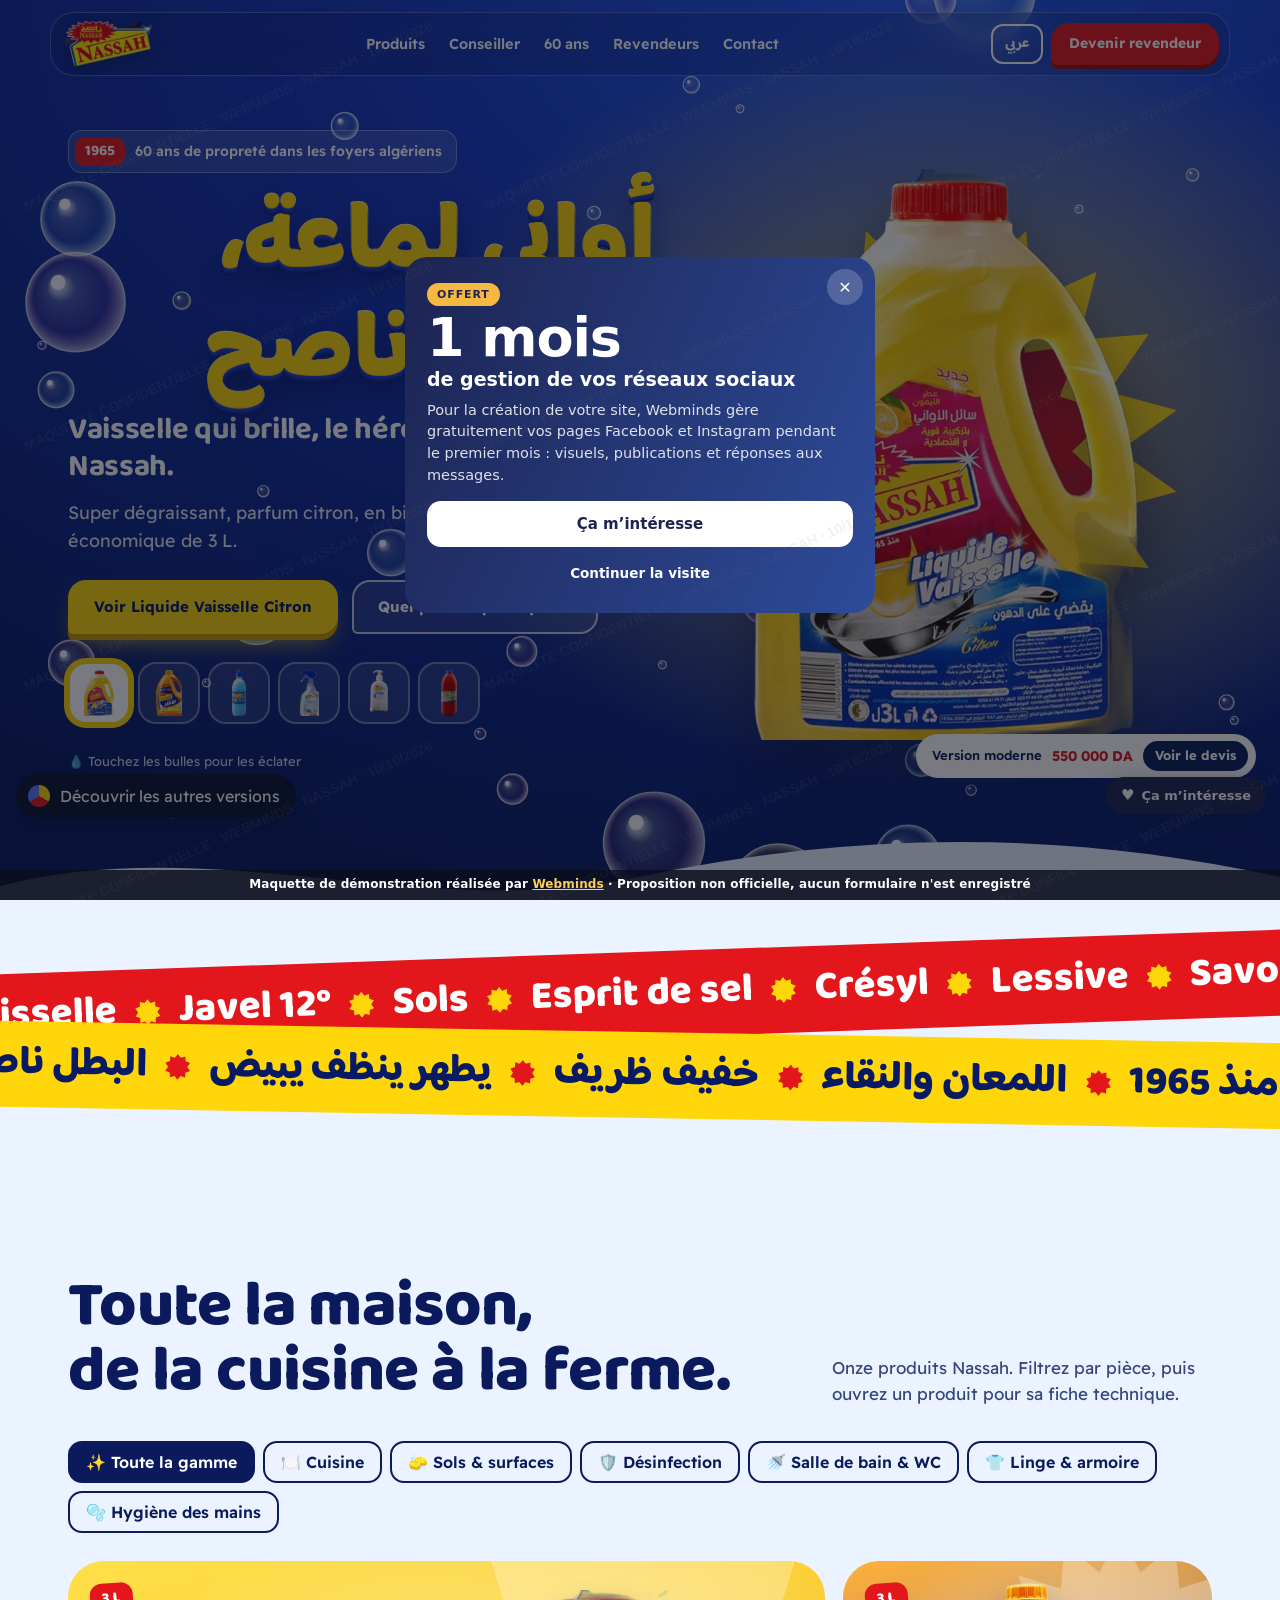
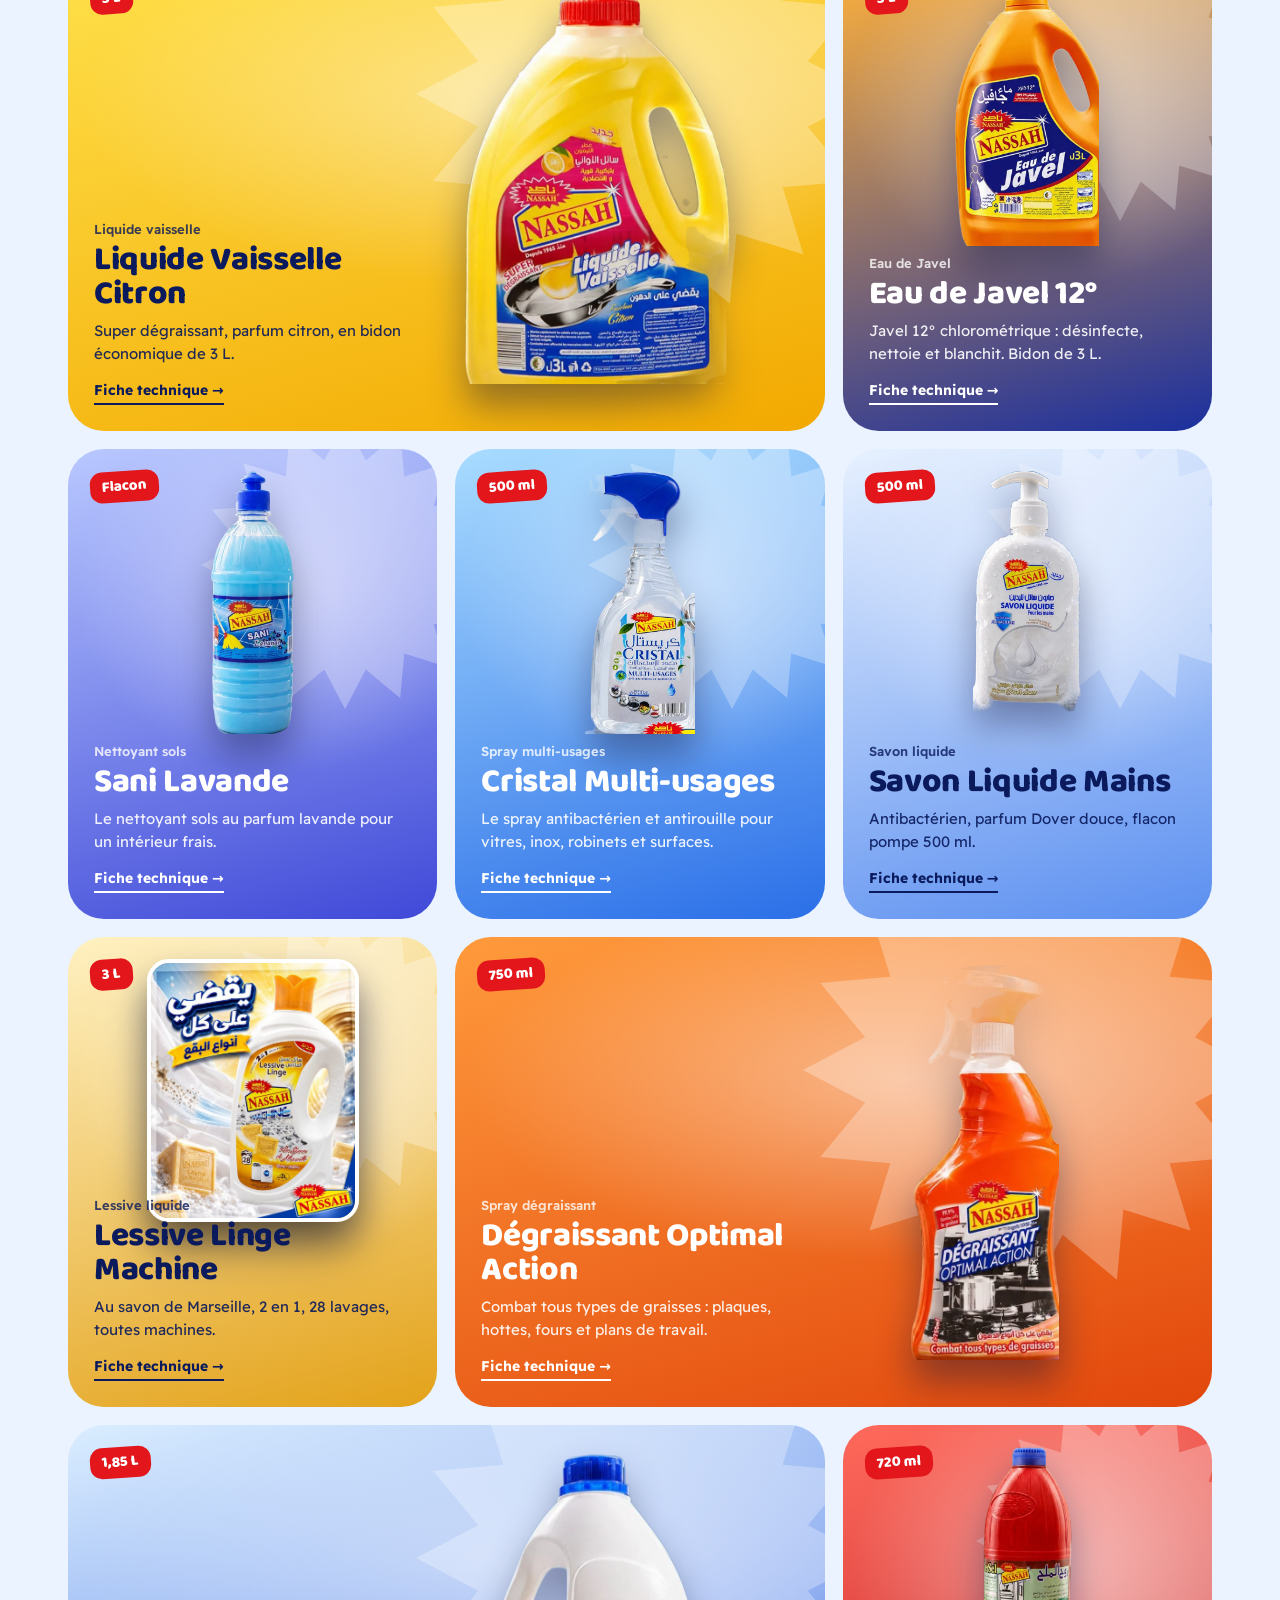
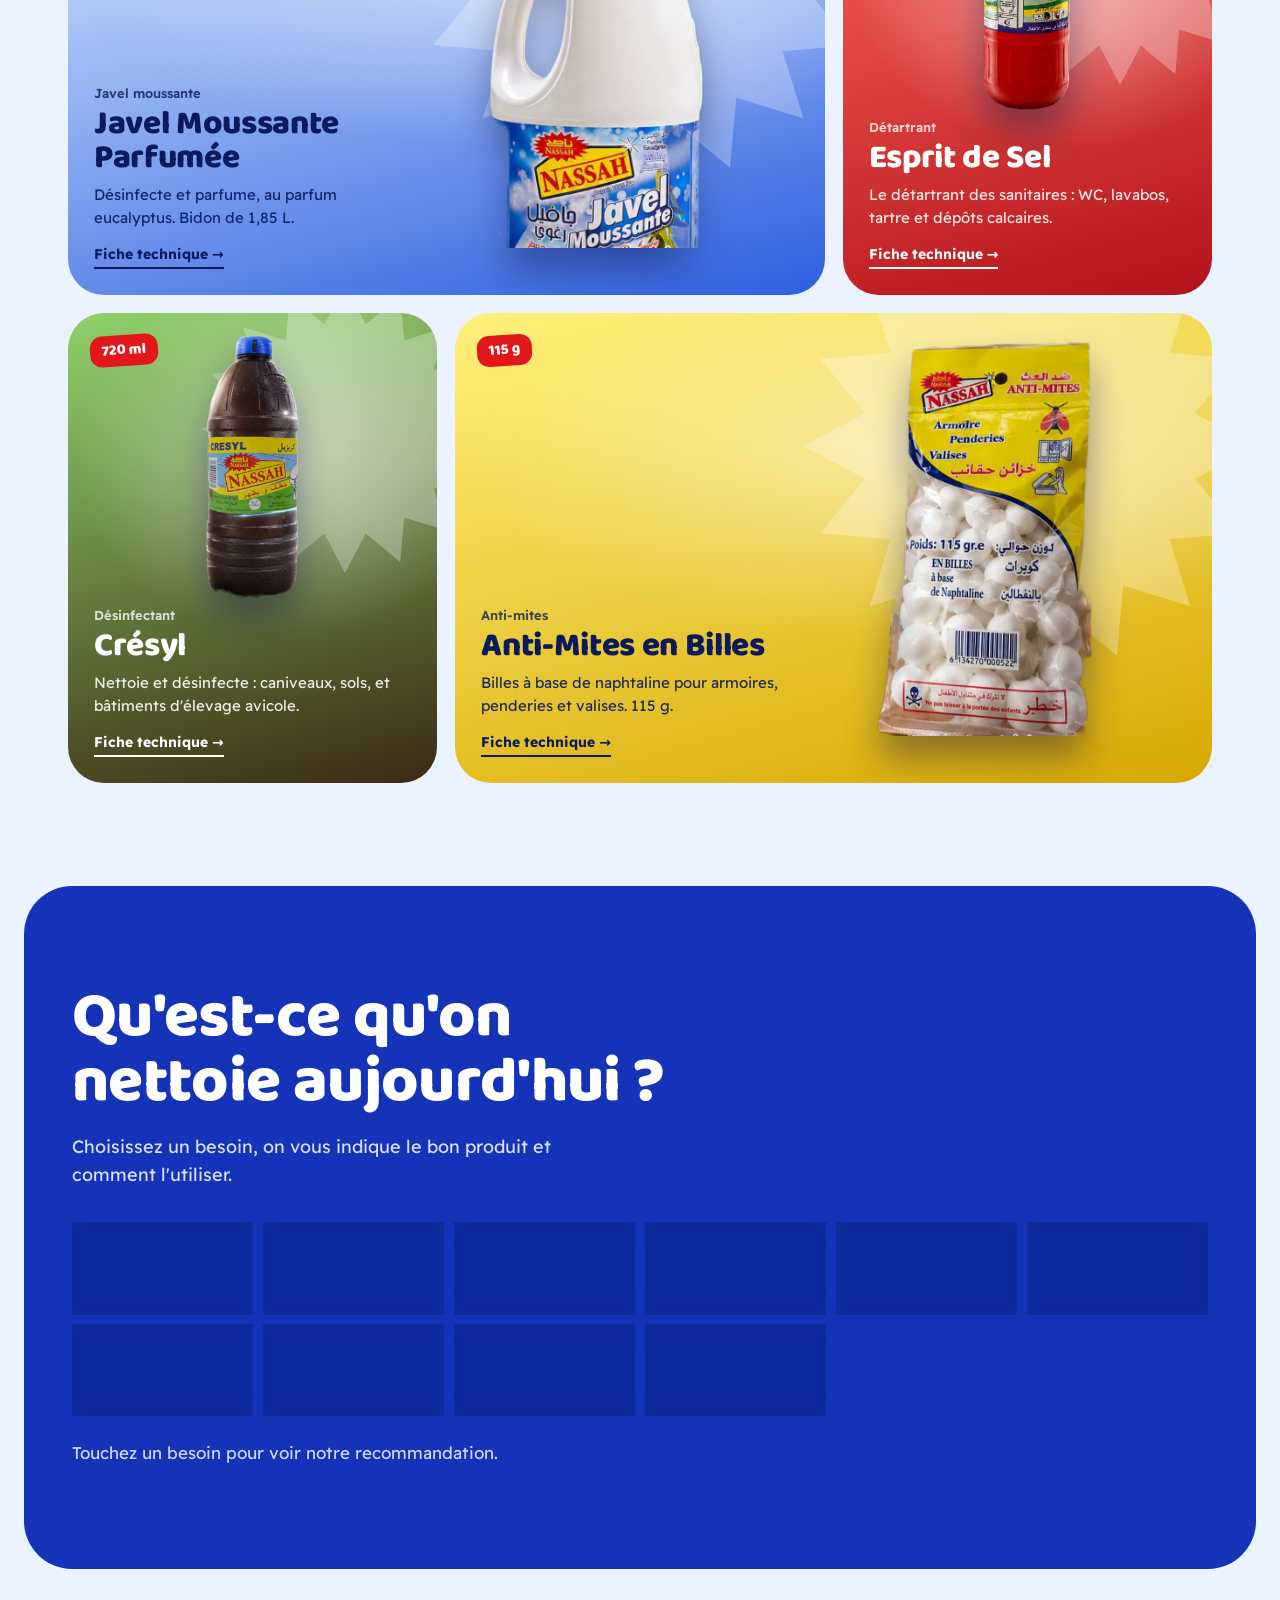
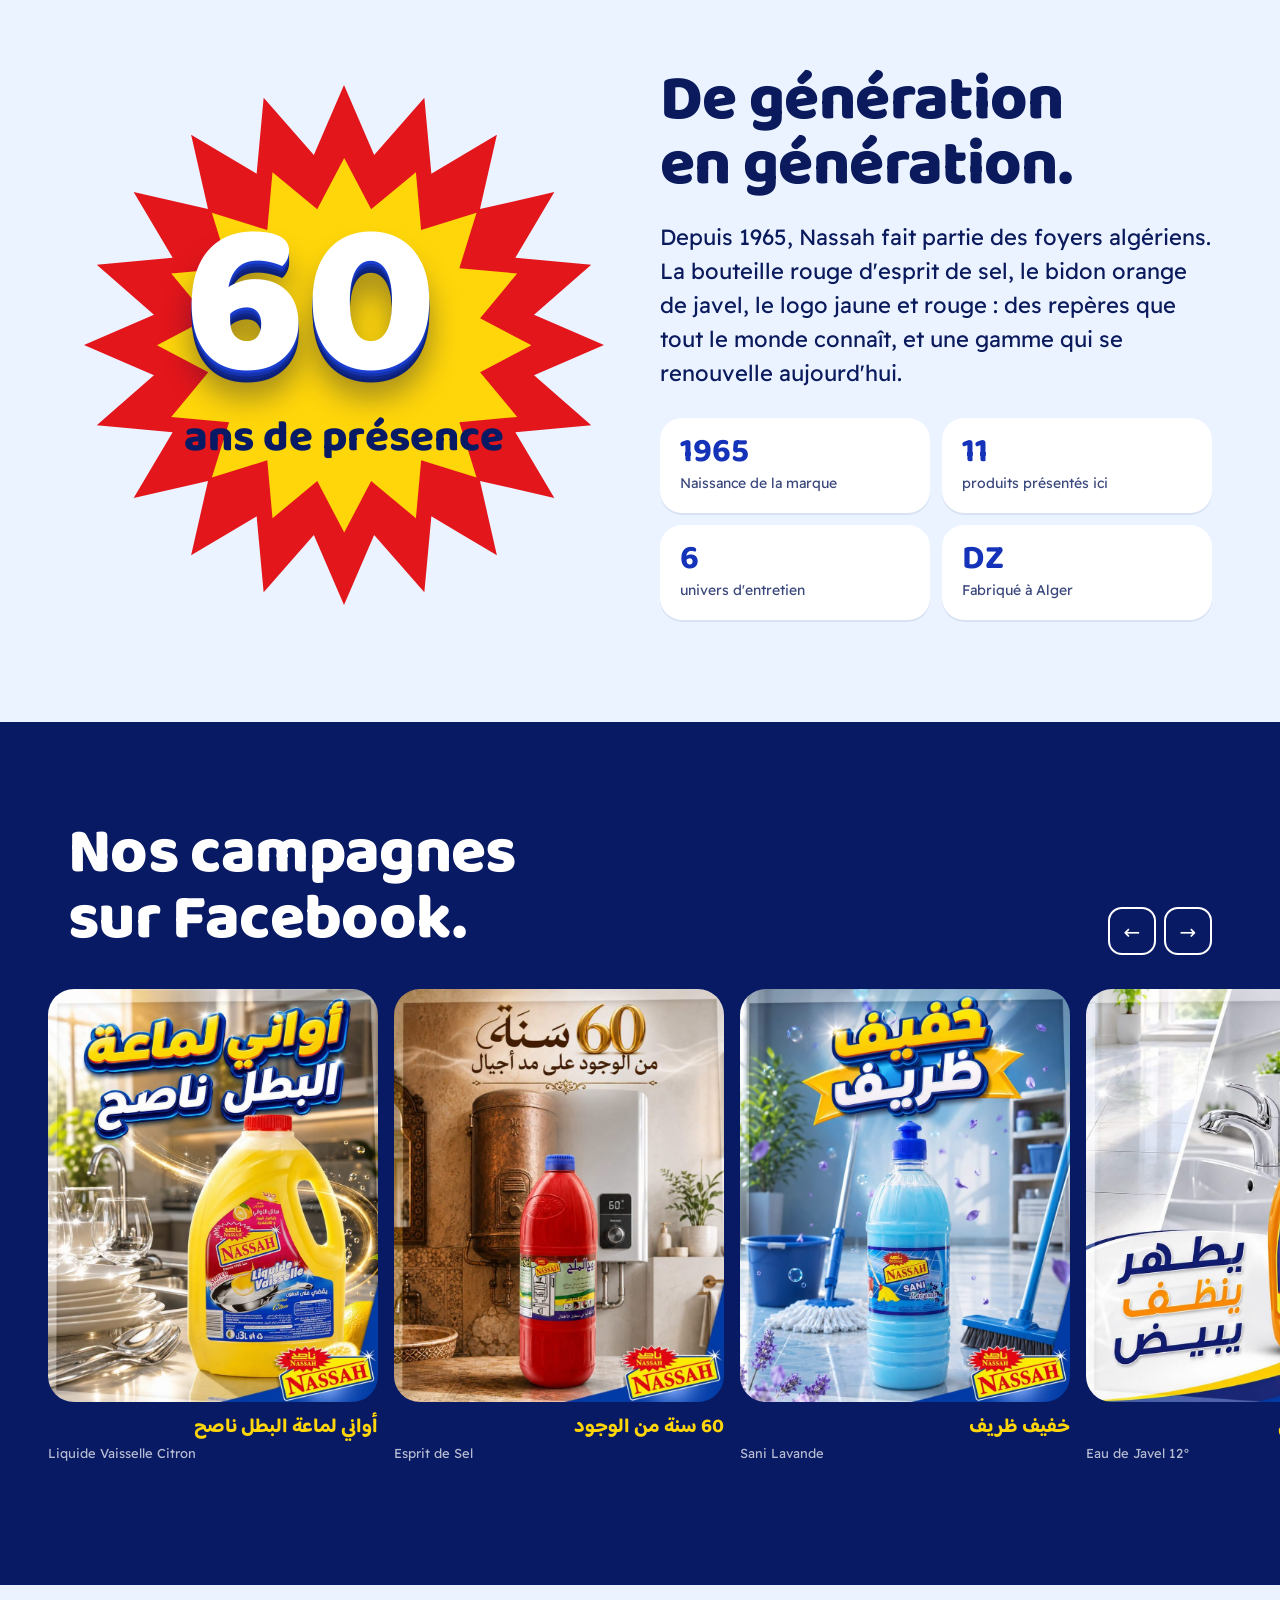
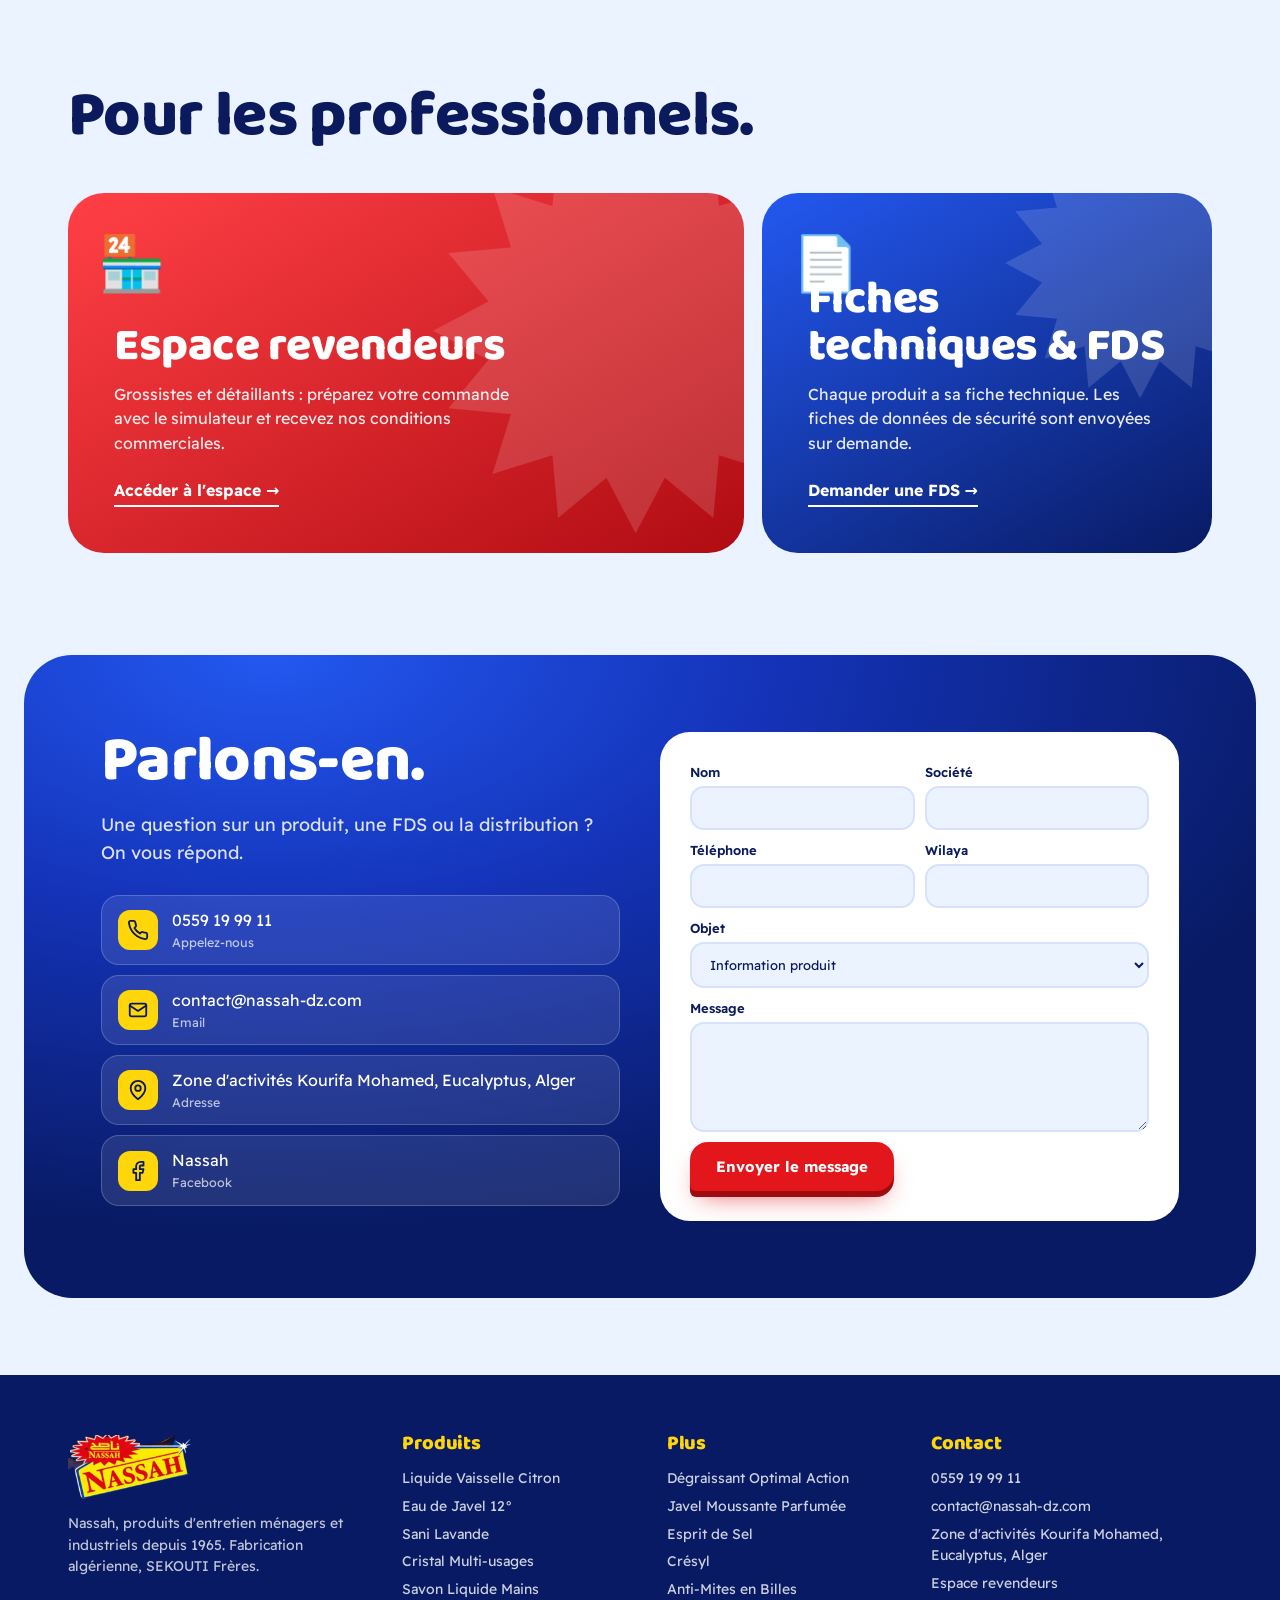
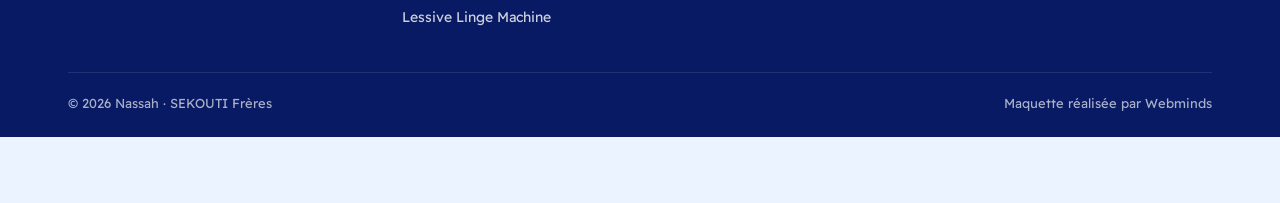
==== commit 03a1c74f: "Section devis (corporate 450 000 DA, moderne 550 000 DA, réseaux sociaux 150 000 DA/mois) + prix sur" ====
--- a/index.html
+++ b/index.html
@@ -1 +1 @@
-<!DOCTYPE html><html lang="fr"><head><meta charset="utf-8"><meta name="viewport" content="width=device-width,initial-scale=1,viewport-fit=cover"><meta name="theme-color" content="#1433b8"><link rel="preconnect" href="https://fonts.googleapis.com"><link rel="preconnect" href="https://fonts.gstatic.com" crossorigin><link href="https://fonts.googleapis.com/css2?family=Baloo+Bhaijaan+2:wght@600;700;800&family=Readex+Pro:wght@300;400;600;700&display=swap" rel="stylesheet"><style>:root{--yel:#ffd60a;--sun:#ffec80;--red:#e3161b;--blue:#1433b8;--royal:#2358f0;--navy:#081a63;--sky:#eaf3ff;--ink:#0a1a5c;--d:'Baloo Bhaijaan 2','Readex Pro',system-ui,sans-serif;--f:'Readex Pro',system-ui,sans-serif;--ease:cubic-bezier(.2,.8,.2,1)}*{box-sizing:border-box;margin:0;padding:0}:root{box-sizing:border-box;padding-top:env(safe-area-inset-top,0);padding-bottom:env(safe-area-inset-bottom,0)}html{scroll-behavior:smooth;overflow-x:clip;scroll-padding-top:90px}body{font-family:var(--f);background:var(--sky);color:var(--ink);overflow-x:clip;-webkit-font-smoothing:antialiased;line-height:1.55;font-size:16px}img{max-width:100%;display:block}a{color:inherit;text-decoration:none}button,input,select,textarea{font-family:inherit;font-size:inherit}:focus-visible{outline:3px solid var(--yel);outline-offset:3px;border-radius:6px}.skip{position:absolute;left:-9999px}.skip:focus{left:16px;top:16px;z-index:200;background:#fff;padding:10px 16px;border-radius:10px}.wrap{max-width:1240px;margin:0 auto;padding-inline:clamp(18px,4vw,48px)}section{padding-block:clamp(64px,8vw,112px);position:relative}h1,h2,h3,h4{font-family:var(--d);font-weight:800;line-height:1.02;letter-spacing:-.01em}h2{font-size:clamp(34px,5vw,68px)}html[lang=ar] h1,html[lang=ar] h2,html[lang=ar] h3{line-height:1.2}svg.i{width:1.1em;height:1.1em;flex:none}.x3d{font-family:'Baloo Bhaijaan 2',sans-serif;font-weight:800;color:var(--yel);direction:rtl;line-height:1.15;text-shadow:0 1px 0 #f0b400,0 2px 0 #1b3fd0,0 3px 0 #1a3bc6,0 4px 0 #1736b8,0 5px 0 #1532aa,0 6px 0 #122c98,0 7px 0 #0f2686,0 8px 0 #0c2076,0 16px 26px rgba(4,12,60,.45);-webkit-text-stroke:1.5px #fff5c2;paint-order:stroke fill}.x3d.w{color:#fff;-webkit-text-stroke:1.5px #fff;text-shadow:0 2px 0 #1b3fd0,0 3px 0 #1a3bc6,0 4px 0 #1736b8,0 5px 0 #1532aa,0 6px 0 #122c98,0 7px 0 #0f2686,0 8px 0 #0c2076,0 16px 26px rgba(4,12,60,.45)}.btn{display:inline-flex;align-items:center;justify-content:center;gap:10px;background:var(--red);color:#fff;padding:15px 26px;border-radius:18px 18px 18px 6px;font-weight:700;font-size:15px;border:0;cursor:pointer;white-space:nowrap;transition:transform .35s var(--ease),background .3s,box-shadow .35s;box-shadow:0 6px 0 #9e0c10,0 14px 26px -10px rgba(227,22,27,.7)}html[dir=rtl] .btn{border-radius:18px 18px 6px 18px}.btn:hover{transform:translateY(-3px);box-shadow:0 9px 0 #9e0c10,0 20px 30px -12px rgba(227,22,27,.7)}.btn:active{transform:translateY(3px);box-shadow:0 2px 0 #9e0c10}.btn.y{background:var(--yel);color:var(--navy);box-shadow:0 6px 0 #c79a00,0 14px 26px -10px rgba(255,214,10,.8)}.btn.y:hover{box-shadow:0 9px 0 #c79a00,0 20px 30px -12px rgba(255,214,10,.8)}.btn.ghost{background:rgba(255,255,255,.1);color:#fff;box-shadow:inset 0 0 0 2px rgba(255,255,255,.7)}.btn.ghost:hover{background:#fff;color:var(--navy)}.btn.sm{padding:10px 18px;font-size:14px;box-shadow:0 4px 0 #9e0c10}.btn.done{background:#18a558;box-shadow:0 6px 0 #0d6b38}.prog{position:fixed;top:0;left:0;height:4px;background:linear-gradient(90deg,var(--yel),var(--red));width:0;z-index:100}header.top{position:fixed;top:calc(12px + env(safe-area-inset-top,0px));left:50%;transform:translateX(-50%);z-index:60;width:min(1180px,calc(100% - 24px));display:flex;align-items:center;justify-content:space-between;gap:12px;padding:8px 10px 8px 14px;background:rgba(8,26,99,.25);border:1px solid rgba(255,255,255,.25);backdrop-filter:blur(16px);-webkit-backdrop-filter:blur(16px);border-radius:24px;color:#fff;transition:.35s}header.top.solid{background:rgba(255,255,255,.95);color:var(--navy);border-color:rgba(8,26,99,.08);box-shadow:0 16px 40px -18px rgba(8,26,99,.45)}header.top .logo img{height:46px;width:auto;filter:drop-shadow(0 3px 6px rgba(0,0,0,.25))}header.top nav{display:flex;gap:24px;font-size:14.5px;font-weight:600}header.top nav a{position:relative;padding:6px 0}header.top nav a::after{content:"";position:absolute;inset-inline:0;bottom:0;height:3px;border-radius:3px;background:var(--yel);transform:scaleX(0);transition:.3s}header.top nav a:hover::after{transform:scaleX(1)}.hr{display:flex;align-items:center;gap:8px}.lang{background:0 0;border:2px solid currentColor;color:inherit;border-radius:12px;padding:6px 12px;font-weight:700;font-size:14px;cursor:pointer;font-family:'Baloo Bhaijaan 2',sans-serif}.burger{display:none;width:44px;height:44px;border-radius:14px;border:0;background:var(--yel);color:var(--navy);font-size:20px;cursor:pointer}.menu{position:fixed;inset:0;z-index:70;background:var(--blue);color:#fff;display:none;flex-direction:column;justify-content:center;gap:8px;padding:0 32px}.menu.open{display:flex}.menu a{font-family:var(--d);font-size:clamp(32px,9vw,54px);font-weight:800}.menu .mx{position:absolute;top:calc(20px + env(safe-area-inset-top,0px));inset-inline-end:20px;width:48px;height:48px;border-radius:14px;border:0;background:#fff;color:var(--navy);font-size:20px;cursor:pointer}canvas.bcanvas{position:absolute;inset:0;width:100%;height:100%;z-index:1}.hero{--c1:#ffe04a;--c2:#f2a900;min-height:100svh;padding:0;color:#fff;overflow:hidden;display:flex;align-items:center;background:radial-gradient(70% 70% at 74% 44%,color-mix(in srgb,var(--c1) 70%,transparent) 0,transparent 60%),radial-gradient(120% 100% at 70% 0,var(--royal) 0,var(--blue) 40%,var(--navy) 100%);transition:background 1s}.hgrid{position:relative;z-index:2;display:grid;grid-template-columns:1.05fr .95fr;gap:24px;align-items:center;width:100%;padding-block:130px 150px;pointer-events:none}.hgrid a,.hgrid button{pointer-events:auto}.since{display:inline-flex;align-items:center;gap:10px;background:rgba(255,255,255,.12);border:1px solid rgba(255,255,255,.3);border-radius:14px;padding:6px 14px 6px 6px;font-weight:600;font-size:14px}html[dir=rtl] .since{padding:6px 6px 6px 14px}.since b{background:var(--red);border-radius:10px;padding:3px 10px;font-family:var(--d);font-size:15px}.hslog{font-size:clamp(46px,7.4vw,112px);margin:18px 0 4px;min-height:2.3em;display:flex;align-items:flex-end}.hslog span{display:inline-block;animation:slogIn .8s var(--ease) both}@keyframes slogIn{from{opacity:0;transform:translateY(30px) scale(.9) rotate(-2deg)}to{opacity:1;transform:none}}.hero h1{font-size:clamp(22px,2.4vw,32px);font-weight:700;max-width:520px;line-height:1.2}.hero .lead{max-width:470px;font-size:clamp(15px,1.4vw,18px);opacity:.88;margin:12px 0 26px}.acts{display:flex;gap:14px;flex-wrap:wrap;align-items:center}.hint{display:inline-flex;align-items:center;gap:8px;margin-top:26px;font-size:13px;opacity:.8}.hint .pc{background:var(--yel);color:var(--navy);border-radius:8px;padding:1px 8px;font-weight:800;opacity:0;transition:.3s}.hint.on .pc{opacity:1}.hstage{position:relative;height:clamp(380px,48vw,640px);display:grid;place-items:center;--px:0;--py:0}.hstage .sun{position:absolute;width:88%;aspect-ratio:1;color:var(--yel);opacity:.95;animation:spin 40s linear infinite;filter:drop-shadow(0 20px 40px rgba(0,0,0,.25))}.hstage .sun2{position:absolute;width:64%;aspect-ratio:1;color:var(--red);animation:spin 28s linear infinite reverse}@keyframes spin{to{rotate:360deg}}.hstage .ring{position:absolute;width:60%;aspect-ratio:1;border-radius:50%;border:2px solid rgba(255,255,255,.4);animation:ring 5s ease-out infinite}.hstage .ring:nth-of-type(2){animation-delay:2.5s}@keyframes ring{0%{scale:.5;opacity:.9}100%{scale:1.6;opacity:0}}.hprod{position:relative;height:84%;display:grid;place-items:center;transform:translate(calc(var(--px)*18px),calc(var(--py)*12px));transition:transform .3s ease-out}.hprod img{max-height:100%;width:auto;filter:drop-shadow(0 34px 30px rgba(4,12,60,.5));animation:flo 6s ease-in-out infinite}.hprod img.phot{border-radius:32px;max-height:88%;box-shadow:0 30px 60px -20px rgba(0,0,0,.6);border:6px solid #fff}.hprod img.off{opacity:0;transform:translateY(60px) rotate(8deg) scale(.85)}.hprod img{transition:opacity .6s,transform .8s var(--ease)}@keyframes flo{50%{translate:0 -16px}}.pick{display:flex;gap:8px;margin-top:28px;flex-wrap:wrap}.pick button{width:62px;height:62px;border-radius:18px;border:2px solid rgba(255,255,255,.35);background:rgba(255,255,255,.1);cursor:pointer;display:grid;place-items:center;padding:6px;transition:.3s var(--ease)}.pick button img{max-height:100%;width:auto}.pick button:hover{transform:translateY(-4px);background:rgba(255,255,255,.22)}.pick button.on{background:#fff;border-color:var(--yel);box-shadow:0 0 0 4px var(--yel)}.hwave{position:absolute;bottom:-1px;left:0;width:100%;height:clamp(50px,8vw,110px);z-index:3;pointer-events:none}.hwave path{fill:var(--sky)}.bands{overflow:hidden;padding:30px 0 50px}.bands .in{margin:0 -5%;transform:rotate(-2deg)}.band{overflow:hidden;white-space:nowrap;padding:12px 0;background:var(--red);color:#fff;display:flex}.band.y{background:var(--yel);color:var(--navy);transform:rotate(3deg) translateY(-6px)}.band .mq{display:flex}.band .mq>div{display:flex;align-items:center;animation:mq 40s linear infinite;flex:none}.band.y .mq>div{animation-direction:reverse}.band b{font-family:var(--d);font-weight:800;font-size:clamp(22px,3.2vw,40px);margin-inline:18px}.band .st{width:26px;height:26px;color:var(--yel);flex:none}.band.y .st{color:var(--red)}@keyframes mq{to{transform:translateX(-100%)}}.head{display:flex;justify-content:space-between;align-items:flex-end;gap:24px;flex-wrap:wrap}.head p{max-width:380px;font-size:17px;opacity:.8}.chips{display:flex;gap:8px;flex-wrap:wrap;margin-top:34px}.chip{border:2px solid var(--ink);background:0 0;color:var(--ink);border-radius:14px;padding:9px 16px;font-weight:600;cursor:pointer;transition:.25s}.chip:hover{background:#fff}.chip.on{background:var(--ink);color:#fff}.grid{display:grid;grid-template-columns:repeat(3,1fr);gap:18px;margin-top:28px}.card{position:relative;border-radius:36px;min-height:470px;padding:26px;display:flex;flex-direction:column;justify-content:flex-end;overflow:hidden;color:var(--k);background:radial-gradient(90% 60% at 60% 30%,rgba(255,255,255,.45),transparent 65%),linear-gradient(165deg,var(--c1),var(--c2));transition:transform .5s var(--ease),box-shadow .5s,opacity .4s}.card.wide{grid-column:span 2}.card:hover{transform:translateY(-8px);box-shadow:0 40px 60px -34px rgba(8,26,99,.7)}.card .sb{position:absolute;width:78%;top:-6%;inset-inline-end:-14%;color:rgba(255,255,255,.28);transition:rotate 1.2s var(--ease)}.card:hover .sb{rotate:40deg}.card .pi{position:absolute;top:22px;left:0;right:0;height:60%;display:grid;place-items:center;z-index:1;transition:transform .7s var(--ease)}.card .pi img{max-height:100%;width:auto;filter:drop-shadow(0 22px 18px rgba(4,12,60,.4))}.card .pi img.phot{border-radius:22px;max-height:96%;border:4px solid #fff;box-shadow:0 20px 40px -14px rgba(0,0,0,.5)}.card:hover .pi{transform:translateY(-8px) rotate(-5deg) scale(1.05)}.card .tx{position:relative;z-index:2}.card .ty{font-size:13px;font-weight:600;opacity:.8}.card h3{font-size:clamp(26px,2.6vw,34px);margin:4px 0 6px}.card p{font-size:15px;opacity:.9;max-width:380px}.card .fmt{position:absolute;top:22px;inset-inline-start:22px;z-index:3;background:var(--red);color:#fff;font-family:var(--d);font-weight:800;border-radius:12px;padding:4px 12px;font-size:15px;transform:rotate(-4deg)}.card .go{display:inline-flex;align-items:center;gap:8px;margin-top:14px;font-weight:700;font-size:14px;border-bottom:2px solid currentColor;padding-bottom:2px}.card.hide{display:none}.adv{background:var(--blue);color:#fff;border-radius:48px;margin-inline:clamp(10px,2vw,24px);overflow:hidden}.adv .wrap{position:relative;z-index:2;pointer-events:none}.adv .wrap *{pointer-events:auto}.adv h2{color:#fff}.adv p.sub{opacity:.85;margin-top:14px;font-size:18px;max-width:560px}.needs{display:grid;grid-template-columns:repeat(auto-fill,minmax(180px,1fr));gap:10px;margin-top:34px}.need{border:2px solid rgba(255,255,255,.3);border-radius:22px;background:rgba(8,26,99,.35);padding:16px;text-align:start;cursor:pointer;color:#fff;display:flex;align-items:center;gap:12px;font-weight:600;font-size:15.5px;line-height:1.2;transition:.3s var(--ease);backdrop-filter:blur(4px)}.need:hover{transform:translateY(-4px);border-color:#fff}.need.on{background:var(--yel);color:var(--navy);border-color:var(--yel)}.need .em{font-size:30px;line-height:1}.nres{margin-top:24px}.nbox{display:grid;grid-template-columns:.85fr 1.15fr;gap:18px;background:#fff;color:var(--ink);border-radius:34px;padding:14px;animation:pop .5s var(--ease)}@keyframes pop{from{opacity:0;transform:translateY(20px) scale(.97)}}.nstage{border-radius:24px;display:flex;align-items:flex-end;justify-content:center;gap:4px;padding:26px 14px 16px;min-height:300px;position:relative;overflow:hidden;background:linear-gradient(160deg,var(--c1),var(--c2))}.nstage .sb{position:absolute;width:90%;color:rgba(255,255,255,.35);top:5%;animation:spin 30s linear infinite}.nstage img{position:relative;max-height:260px;width:auto;filter:drop-shadow(0 18px 14px rgba(4,12,60,.4))}.nstage img.phot{max-height:270px;border-radius:18px;border:4px solid #fff}.nstage img+img{max-height:210px}.ninfo{padding:14px 10px}.ninfo .r{display:inline-block;background:var(--red);color:#fff;border-radius:10px;padding:4px 12px;font-size:13px;font-weight:700}.ninfo h3{font-size:clamp(26px,2.8vw,38px);margin:12px 0}.ninfo ul{list-style:none;display:grid;gap:10px;margin:14px 0 18px}.ninfo li{display:flex;gap:12px;align-items:flex-start}.ninfo li svg{background:var(--yel);color:var(--navy);border-radius:8px;padding:3px;width:24px;height:24px}.empty{opacity:.8;font-size:17px}.hist{overflow:hidden}.hgrid2{display:grid;grid-template-columns:1fr 1fr;gap:40px;align-items:center}.sixty{position:relative;display:grid;place-items:center;aspect-ratio:1;max-width:520px;margin-inline:auto;width:100%}.sixty .sb{position:absolute;inset:0;color:var(--red);animation:spin 60s linear infinite}.sixty .sb2{position:absolute;inset:14%;color:var(--yel);animation:spin 45s linear infinite reverse}.sixty .n{position:relative;font-family:'Baloo Bhaijaan 2';font-weight:800;font-size:clamp(120px,17vw,230px);line-height:.8;color:#fff;text-shadow:0 3px 0 #1b3fd0,0 6px 0 #1532aa,0 9px 0 #0f2686,0 12px 0 #0c2076,0 26px 30px rgba(4,12,60,.4)}.sixty .n small{display:block;text-align:center;font-size:.2em;color:var(--navy);text-shadow:none;margin-top:18px}.hist p.big{font-size:clamp(18px,1.8vw,22px);margin-top:18px}.facts{display:grid;grid-template-columns:1fr 1fr;gap:12px;margin-top:28px}.fact{background:#fff;border-radius:22px;padding:18px 20px;box-shadow:0 2px 0 rgba(8,26,99,.08)}.fact b{display:block;font-family:var(--d);font-size:34px;line-height:1;color:var(--blue)}.fact span{font-size:14px;opacity:.8}.camp{background:var(--navy);color:#fff;overflow:hidden}.camp h2{color:#fff}.rail{display:flex;gap:16px;overflow-x:auto;scroll-snap-type:x mandatory;padding:34px clamp(18px,4vw,48px) 20px;scrollbar-width:thin;scrollbar-color:var(--yel) transparent}.rail figure{flex:0 0 clamp(240px,26vw,330px);scroll-snap-align:start;position:relative}.rail img{border-radius:26px;aspect-ratio:4/5;object-fit:cover;width:100%;transition:transform .5s var(--ease)}.rail figure:hover img{transform:translateY(-6px) rotate(-1deg)}.rail figcaption{margin-top:10px;font-family:'Baloo Bhaijaan 2';font-weight:700;font-size:20px;direction:rtl;text-align:right;color:var(--yel)}.rail figcaption small{display:block;direction:ltr;text-align:left;font-family:var(--f);font-weight:400;font-size:13px;color:#fff;opacity:.7}html[dir=rtl] .rail figcaption small{direction:rtl;text-align:right}.railnav{display:flex;gap:8px}.railnav button{width:48px;height:48px;border-radius:14px;border:2px solid #fff;background:0 0;color:#fff;font-size:20px;cursor:pointer}.railnav button:hover{background:#fff;color:var(--navy)}.duo{display:grid;grid-template-columns:1.2fr .8fr;gap:18px;margin-top:40px}.esp{position:relative;overflow:hidden;border-radius:36px;padding:clamp(26px,4vw,46px);min-height:360px;display:flex;flex-direction:column;justify-content:flex-end;color:#fff;transition:transform .5s var(--ease)}.esp:hover{transform:translateY(-6px)}.esp.r{background:linear-gradient(150deg,#ff4046,#b00c12)}.esp.b{background:linear-gradient(150deg,var(--royal),var(--navy))}.esp .sb{position:absolute;width:60%;top:-18%;inset-inline-end:-14%;color:rgba(255,255,255,.14);transition:rotate 1.4s var(--ease)}.esp:hover .sb{rotate:45deg}.esp h3{font-size:clamp(30px,3.6vw,50px);position:relative}.esp p{max-width:420px;margin-top:10px;position:relative;opacity:.9}.esp .go{position:relative;margin-top:22px;font-weight:700;display:inline-flex;gap:8px;border-bottom:2px solid;align-self:flex-start;padding-bottom:2px}.esp .ico{position:absolute;top:28px;inset-inline-start:30px;font-size:54px}.contact{position:relative;margin:0 clamp(10px,2vw,24px) clamp(40px,6vw,80px);border-radius:48px;overflow:hidden;background:radial-gradient(90% 90% at 20% 0,var(--royal),var(--blue) 45%,var(--navy));color:#fff}.contact .cg{position:relative;z-index:2;display:grid;grid-template-columns:1fr 1fr;gap:40px;padding:clamp(34px,6vw,80px);pointer-events:none}.contact .cg *{pointer-events:auto}.contact h2{color:#fff}.cinfo{display:grid;gap:10px;margin-top:28px}.cinfo a{display:flex;align-items:center;gap:14px;background:rgba(255,255,255,.1);border:1px solid rgba(255,255,255,.2);border-radius:18px;padding:12px 16px;transition:.3s}.cinfo a:hover{background:rgba(255,255,255,.2)}.cinfo svg{width:40px;height:40px;background:var(--yel);color:var(--navy);border-radius:12px;padding:9px}.cinfo small{display:block;opacity:.7;font-size:12.5px}.f{display:grid;grid-template-columns:1fr 1fr;gap:10px;align-content:start;background:#fff;border-radius:30px;padding:clamp(18px,3vw,30px);color:var(--ink)}.f .full{grid-column:1/-1}.f label{display:grid;gap:4px;font-size:13px;font-weight:600}.f input,.f select,.f textarea{border:2px solid #d6e2fb;background:var(--sky);border-radius:14px;padding:12px 14px;color:var(--ink);width:100%}.f input:focus,.f select:focus,.f textarea:focus{border-color:var(--blue);outline:0}.f textarea{min-height:110px;resize:vertical}.f .btn{grid-column:1/-1;justify-self:start}.ft{background:var(--navy);color:#fff;padding:60px 0 24px}.fg{display:grid;grid-template-columns:1.3fr 1fr 1fr 1.2fr;gap:30px}.flogo{height:64px;width:auto;margin-bottom:14px}.ft p{opacity:.75;max-width:320px;font-size:14px}.ft h4{font-size:20px;margin-bottom:10px;color:var(--yel)}.ft a{display:block;opacity:.8;font-size:14px;padding:3px 0}.ft a:hover{opacity:1;color:var(--yel)}.fb{display:flex;justify-content:space-between;gap:12px;flex-wrap:wrap;border-top:1px solid rgba(255,255,255,.15);margin-top:40px;padding-top:20px;font-size:13px;opacity:.65}.rv{opacity:0;transform:translateY(28px);transition:opacity .7s,transform .8s var(--ease)}.rv.in{opacity:1;transform:none}.phero{--c1:#ffe04a;--c2:#f2a900;padding:0;overflow:hidden;color:var(--k,#fff);background:radial-gradient(80% 80% at 70% 40%,rgba(255,255,255,.4),transparent 60%),linear-gradient(160deg,var(--c1),var(--c2))}.phero .hgrid{padding-block:140px 130px}.crumb{font-size:14px;opacity:.8;display:flex;gap:8px;flex-wrap:wrap}.crumb a{text-decoration:underline}.phero h1{font-size:clamp(40px,6vw,82px);margin:14px 0 10px;line-height:.98}.phero .x3d{font-size:clamp(30px,4.2vw,58px);margin:8px 0 14px}.phero .lead{font-size:18px;max-width:520px;opacity:.92}.tags{display:flex;flex-wrap:wrap;gap:8px;margin:18px 0 24px}.tags span{background:rgba(255,255,255,.3);border:1.5px solid rgba(255,255,255,.55);border-radius:12px;padding:6px 12px;font-weight:600;font-size:14px;backdrop-filter:blur(4px)}.phero .hstage .sun{color:rgba(255,255,255,.45)}.phero .hstage .sun2{color:rgba(255,255,255,.25)}.phero .hwave path{fill:var(--sky)}.pgrid{display:grid;grid-template-columns:1.1fr .9fr;gap:22px;align-items:start}.panel{background:#fff;border-radius:32px;padding:clamp(22px,3vw,36px)}.panel h2{font-size:clamp(28px,3vw,40px);margin-bottom:14px}.panel p{font-size:17px}.steps{list-style:none;counter-reset:s;display:grid;gap:12px;margin-top:8px}.steps li{counter-increment:s;display:flex;gap:14px;align-items:flex-start;font-size:16px}.steps li::before{content:counter(s);flex:none;width:36px;height:36px;border-radius:12px;background:var(--yel);color:var(--navy);font-family:var(--d);font-weight:800;display:grid;place-items:center;font-size:19px}.caut{list-style:none;display:grid;gap:10px}.caut li{display:flex;gap:12px;align-items:flex-start}.caut svg{color:var(--red);width:22px;height:22px;margin-top:2px}.specs{display:grid;grid-template-columns:1fr 1fr;gap:10px;margin-top:18px}.specs div{background:var(--sky);border-radius:18px;padding:14px 16px}.specs small{display:block;font-size:12.5px;opacity:.7}.specs b{font-family:var(--d);font-size:22px}.postimg{border-radius:28px;overflow:hidden;margin-top:18px}.rel{display:grid;grid-template-columns:repeat(4,1fr);gap:14px;margin-top:30px}.rel .card{min-height:340px;padding:20px}.rel .card h3{font-size:22px}.rel .card p{display:none}.sim{display:grid;grid-template-columns:1.3fr .7fr;gap:18px;margin-top:34px;align-items:start}.srow{display:grid;grid-template-columns:56px 1fr auto;gap:14px;align-items:center;background:#fff;border-radius:20px;padding:10px 14px;margin-bottom:8px}.srow img{height:52px;width:auto;margin-inline:auto}.srow img.phot{border-radius:10px}.srow b{font-family:var(--d);font-size:19px;display:block;line-height:1.1}.srow small{opacity:.7;font-size:13px}.qty{display:flex;align-items:center;gap:6px}.qty button{width:36px;height:36px;border-radius:11px;border:2px solid var(--ink);background:#fff;font-weight:800;cursor:pointer}.qty button:hover{background:var(--ink);color:#fff}.qty output{min-width:32px;text-align:center;font-family:var(--d);font-weight:800;font-size:20px}.recap{position:sticky;top:100px;background:var(--navy);color:#fff;border-radius:30px;padding:26px}.recap h3{font-size:30px;color:var(--yel)}.recap ul{list-style:none;margin:16px 0;display:grid;gap:6px;font-size:15px}.recap li{display:flex;justify-content:space-between;gap:10px;border-bottom:1px dashed rgba(255,255,255,.2);padding-bottom:6px}.recap .tot{font-family:var(--d);font-size:26px;margin:10px 0 18px}.perks{display:grid;grid-template-columns:repeat(3,1fr);gap:14px;margin-top:34px}.perk{background:#fff;border-radius:26px;padding:24px}.perk .e{font-size:38px}.perk h3{font-size:24px;margin:10px 0 6px}@media (max-width:1000px){header.top .btn.sm,header.top nav{display:none}.burger{display:grid;place-items:center}.hgrid{grid-template-columns:1fr;padding-block:110px 120px;text-align:start}.hstage{height:clamp(320px,80vw,460px);order:-1;margin-top:10px}.hslog{min-height:0}.grid{grid-template-columns:1fr 1fr}.card.wide{grid-column:span 2}.contact .cg,.duo,.hgrid2,.pgrid,.sim{grid-template-columns:1fr}.nbox{grid-template-columns:1fr}.fg{grid-template-columns:1fr 1fr}.rel{grid-template-columns:1fr 1fr}.perks{grid-template-columns:1fr}.recap{position:static}}@media (max-width:620px){.grid{grid-template-columns:1fr}.card.wide{grid-column:auto}.card{min-height:430px}.f{grid-template-columns:1fr}.fg{grid-template-columns:1fr}.facts{grid-template-columns:1fr 1fr}.adv,.contact{border-radius:32px}.pick button{width:52px;height:52px}}@media (prefers-reduced-motion:reduce){*,::after,::before{animation:none!important;transition:none!important}.rv{opacity:1;transform:none}}span.sb,span.sb2,span.sun,span.sun2{display:block}span.sb svg,span.sb2 svg,span.sun svg,span.sun2 svg{width:100%;height:100%;display:block}.hprod{height:78%;width:100%}.hprod img{height:100%;max-width:90%;object-fit:contain;margin-inline:auto}.hprod img.phot{height:88%;width:auto}.pick button img{height:100%;object-fit:contain}.card .pi img{height:100%;max-width:88%;object-fit:contain}.card .pi img.phot{height:96%;width:auto;max-width:92%}.nstage img{height:240px;max-height:none;object-fit:contain;max-width:48%}.nstage img:only-of-type{max-width:80%}.nstage img+img{height:190px}.nstage img.phot{height:260px;max-width:70%}.srow img{height:52px;max-width:56px;object-fit:contain}.hprod{position:absolute;inset:9% 4% 6%;height:auto;width:auto;display:flex;align-items:center;justify-content:center}.hprod img{height:auto;max-height:100%;max-width:90%;width:auto}.hprod img.phot{max-height:90%;height:auto}.pick button{display:flex;align-items:center;justify-content:center}.pick button img{height:auto;max-height:100%;max-width:100%}.card .pi{display:flex;align-items:center;justify-content:center;height:56%}.card .pi img{height:auto;max-height:100%;max-width:86%;width:auto}.card .pi img.phot{height:auto;max-height:100%}.card.wide .pi{top:6%;height:84%;left:auto;right:4%;width:52%}html[dir=rtl] .card.wide .pi{right:auto;left:4%}.card.wide .tx{max-width:46%}.card.wide .sb{width:60%;top:-20%;inset-inline-end:-6%}@media (max-width:620px){.card.wide .pi{top:22px;height:56%;left:0;right:0;width:auto}.card.wide .tx{max-width:none}}.hprod{inset:4% 2% 3%}.rail{scroll-padding-inline:clamp(18px,4vw,48px)}</style><link rel="icon" href="img/logo-nassah.png"><title>Nassah — Produits d'entretien depuis 1965</title><meta name="description" content="Nassah (SEKOUTI Frères) : liquide vaisselle, eau de javel, nettoyants sols, esprit de sel, crésyl, lessive, savon liquide… Produits d'entretien algériens depuis 1965."><meta name="robots" content="noindex, nofollow"></head><body data-home="1"><div id="hdr"></div><main id="main"><section class="hero" id="top"><canvas class="bcanvas"></canvas><div class="wrap hgrid"><div><span class="since"><b>1965</b><span data-ar="60 سنة من النقاء في البيوت الجزائرية">60 ans de propreté dans les foyers algériens</span></span><div class="hslog x3d" id="hslog"></div><h1 id="hname"></h1><p class="lead" id="hlead"></p><div class="acts"><a class="btn y" id="hlink" href="#gamme"></a><a class="btn ghost" href="#conseiller" data-ar="أي منتج لأي استعمال؟">Quel produit pour quoi ?</a></div><div class="pick" id="pick" role="group" aria-label="Choisir un produit"></div><span class="hint" id="hint"><span data-ar="💧 المسوا الفقاعات لتفجيرها">💧 Touchez les bulles pour les éclater</span><span class="pc" id="popc">0</span></span></div><div class="hstage" id="hs"><span class="sun"></span><span class="sun2"></span><i class="ring"></i><i class="ring"></i><div class="hprod" id="hprod"></div></div></div><svg class="hwave" viewBox="0 0 1440 110" preserveAspectRatio="none"><path d="M0 70 C240 10 480 110 720 60 S1200 10 1440 60 V110 H0Z"/></svg></section><div class="bands" aria-hidden="true"><div class="in"><div class="band"><div class="mq" data-w="Vaisselle|Javel 12°|Sols|Esprit de sel|Crésyl|Lessive|Savon mains|Anti-mites|Cristal"></div></div><div class="band y"><div class="mq" data-w="البطل ناصح|يطهر ينظف يبيض|خفيف ظريف|اللمعان والنقاء|منذ 1965"></div></div></div></div><section id="gamme"><div class="wrap"><div class="head"><h2 data-ar="كل البيت،<br>من المطبخ إلى المزرعة.">Toute la maison,<br>de la cuisine à la ferme.</h2><p data-ar="11 منتجا ناصح. اختاروا مكانا لتصفية المنتجات، واضغطوا على منتج لفيشه التقني.">Onze produits Nassah. Filtrez par pièce, puis ouvrez un produit pour sa fiche technique.</p></div><div class="chips" id="chips" role="group" aria-label="Filtrer"></div><div class="grid" id="grid"></div></div></section><section id="conseiller" class="adv"><canvas class="bcanvas" data-n="22"></canvas><div class="wrap"><h2 data-ar="واش حابين<br>تنظفو اليوم؟">Qu'est-ce qu'on<br>nettoie aujourd'hui ?</h2><p class="sub" data-ar="اختاروا حاجتكم ونقترح عليكم المنتج المناسب وطريقة الاستعمال.">Choisissez un besoin, on vous indique le bon produit et comment l'utiliser.</p><div class="needs" id="needs"></div><div class="nres" id="nres" aria-live="polite"></div></div></section><section id="histoire" class="hist"><div class="wrap hgrid2"><div class="sixty rv"><span class="sb"></span><span class="sb2"></span><div class="n">60<small data-ar="سنة من الوجود">ans de présence</small></div></div><div class="rv"><h2 data-ar="على مدّ أجيال.">De génération<br>en génération.</h2><p class="big" data-ar="منذ 1965، ناصح موجودة في البيوت الجزائرية. قارورة روح الملح الحمراء، بيدون جافيل البرتقالي، والشعار الأصفر والأحمر: علامات يعرفها الجميع، ومنتجات تتجدد اليوم بحلة جديدة.">Depuis 1965, Nassah fait partie des foyers algériens. La bouteille rouge d'esprit de sel, le bidon orange de javel, le logo jaune et rouge : des repères que tout le monde connaît, et une gamme qui se renouvelle aujourd'hui.</p><div class="facts"><div class="fact"><b>1965</b><span data-ar="تأسيس العلامة">Naissance de la marque</span></div><div class="fact"><b>11</b><span data-ar="منتجا في هذا الموقع">produits présentés ici</span></div><div class="fact"><b>6</b><span data-ar="أماكن في البيت">univers d'entretien</span></div><div class="fact"><b>DZ</b><span data-ar="صناعة جزائرية، الجزائر العاصمة">Fabriqué à Alger</span></div></div></div></div></section><section class="camp"><div class="wrap head"><h2 data-ar="حملاتنا<br>على فيسبوك.">Nos campagnes<br>sur Facebook.</h2><div class="railnav"><button type="button" id="rp" aria-label="Précédent">←</button><button type="button" id="rn" aria-label="Suivant">→</button></div></div><div class="rail" id="rail"></div></section><section><div class="wrap"><h2 class="rv" data-ar="للمحترفين.">Pour les professionnels.</h2><div class="duo"><a class="esp r rv" href="revendeurs.html"><span class="sb"></span><span class="ico" aria-hidden="true">🏪</span><h3 data-ar="فضاء الموزّعين">Espace revendeurs</h3><p data-ar="تجار الجملة والتجزئة: حضّروا طلبيتكم بالمحاكي واطلبوا شروطنا التجارية.">Grossistes et détaillants : préparez votre commande avec le simulateur et recevez nos conditions commerciales.</p><span class="go" data-ar="ادخلوا الفضاء ←">Accéder à l'espace →</span></a> <a class="esp b rv" href="#contact"><span class="sb"></span><span class="ico" aria-hidden="true">📄</span><h3 data-ar="الفيشات التقنية وFDS">Fiches techniques & FDS</h3><p data-ar="لكل منتج فيش تقني. ورقة بيانات السلامة متوفرة عند الطلب.">Chaque produit a sa fiche technique. Les fiches de données de sécurité sont envoyées sur demande.</p><span class="go" data-ar="اطلبوا FDS ←">Demander une FDS →</span></a></div></div></section><div class="contact" id="contact"><canvas class="bcanvas" data-n="16"></canvas><div class="cg"><div><h2 data-ar="تحدثوا معنا.">Parlons-en.</h2><p style="margin-top:14px;opacity:.85;font-size:18px" data-ar="سؤال عن منتج، طلب FDS أو توزيع؟ نجيبكم.">Une question sur un produit, une FDS ou la distribution ? On vous répond.</p><div class="cinfo" id="cinfo"></div></div><form class="f" id="form"><label><span data-ar="الاسم">Nom</span><input required autocomplete="name"></label> <label><span data-ar="المؤسسة">Société</span><input autocomplete="organization"></label> <label><span data-ar="الهاتف">Téléphone</span><input type="tel" required autocomplete="tel"></label> <label><span data-ar="الولاية">Wilaya</span><input></label> <label class="full"><span data-ar="الموضوع">Objet</span><select id="subj"></select></label> <label class="full"><span data-ar="رسالتكم">Message</span><textarea></textarea></label> <button class="btn" type="submit" data-ar="إرسال الرسالة">Envoyer le message</button></form></div></div></main><div id="ftr"></div><script>const _0x4822c7=_0x4a67;(function(_0x4f3869,_0x5021eb){const _0x4647bb=_0x4a67,_0x17522d=_0x4f3869();while(!![]){try{const _0x51d1ee=-parseInt(_0x4647bb(0x1e3))/0x1*(-parseInt(_0x4647bb(0xa0))/0x2)+parseInt(_0x4647bb(0x13e))/0x3+-parseInt(_0x4647bb(0xa2))/0x4*(parseInt(_0x4647bb(0x12a))/0x5)+parseInt(_0x4647bb(0xd2))/0x6*(-parseInt(_0x4647bb(0x1b1))/0x7)+-parseInt(_0x4647bb(0xad))/0x8*(parseInt(_0x4647bb(0x17a))/0x9)+-parseInt(_0x4647bb(0x141))/0xa*(-parseInt(_0x4647bb(0x132))/0xb)+parseInt(_0x4647bb(0x18d))/0xc*(parseInt(_0x4647bb(0x10e))/0xd);if(_0x51d1ee===_0x5021eb)break;else _0x17522d['push'](_0x17522d['shift']());}catch(_0x340091){_0x17522d['push'](_0x17522d['shift']());}}}(_0x2b0d,0x6cf88));const _0x167ef2=(function(){let _0x1714fc=!![];return function(_0x8cda9c,_0x1ed627){const _0x53787f=_0x1714fc?function(){const _0x18c268=_0x4a67;if(_0x1ed627){const _0x1ec538=_0x1ed627[_0x18c268(0x185)](_0x8cda9c,arguments);return _0x1ed627=null,_0x1ec538;}}:function(){};return _0x1714fc=![],_0x53787f;};}()),_0x56f618=_0x167ef2(this,function(){const _0x681a26=_0x4a67,_0x1d7ffb={'PZjNU':_0x681a26(0xc7)};if(_0x56f618[_0x681a26(0x1cf)]()['toString']()['indexOf']('\x0a')!==-0x1)return;return _0x56f618[_0x681a26(0x1ae)]()[_0x681a26(0xce)](_0x1d7ffb[_0x681a26(0x1ac)])[_0x681a26(0x1ae)]()[_0x681a26(0x173)](_0x56f618)[_0x681a26(0xce)](_0x681a26(0xc7));});_0x56f618();const _0x47e3b4=(function(){let _0x2130a3=!![];return function(_0x5e8586,_0x2ae1eb){const _0x4d2769=_0x2130a3?function(){const _0x4525cd=_0x4a67;if(_0x2ae1eb){const _0x5d8475=_0x2ae1eb[_0x4525cd(0x185)](_0x5e8586,arguments);return _0x2ae1eb=null,_0x5d8475;}}:function(){};return _0x2130a3=![],_0x4d2769;};}()),_0x342db3=_0x47e3b4(this,function(){const _0x2e2ae1=_0x4a67,_0x39edbf={'MQULX':function(_0xbc614,_0xa04a48){return _0xbc614+_0xa04a48;},'NqZgM':function(_0x1f7807,_0x1b7dd9){return _0x1f7807+_0x1b7dd9;},'LZZjX':_0x2e2ae1(0xe1),'ZFtpS':function(_0x390378){return _0x390378();},'sWJVp':_0x2e2ae1(0x14a),'IzRkK':_0x2e2ae1(0x1ab),'hvanU':_0x2e2ae1(0x150),'tenIc':'exception'},_0x527435=function(){const _0x14488c=_0x2e2ae1;let _0x5a149f;try{_0x5a149f=Function(_0x39edbf[_0x14488c(0x106)](_0x39edbf[_0x14488c(0x198)](_0x14488c(0x9f),_0x39edbf['LZZjX']),');'))();}catch(_0x327c0f){_0x5a149f=window;}return _0x5a149f;},_0x4339ba=_0x39edbf[_0x2e2ae1(0x11f)](_0x527435),_0x3774fc=_0x4339ba[_0x2e2ae1(0x194)]=_0x4339ba['console']||{},_0x2a0886=[_0x39edbf[_0x2e2ae1(0x12f)],_0x39edbf[_0x2e2ae1(0x1e1)],_0x39edbf[_0x2e2ae1(0x15f)],'error',_0x39edbf[_0x2e2ae1(0x154)],'table',_0x2e2ae1(0x1d0)];for(let _0x2807f5=0x0;_0x2807f5<_0x2a0886['length'];_0x2807f5++){const _0x44b035=_0x47e3b4[_0x2e2ae1(0x173)][_0x2e2ae1(0x1c8)][_0x2e2ae1(0x1cf)](_0x47e3b4),_0x28f6e1=_0x2a0886[_0x2807f5],_0xf60fc=_0x3774fc[_0x28f6e1]||_0x44b035;_0x44b035[_0x2e2ae1(0x1e4)]=_0x47e3b4[_0x2e2ae1(0x1cf)](_0x47e3b4),_0x44b035[_0x2e2ae1(0x1ae)]=_0xf60fc['toString'][_0x2e2ae1(0x1cf)](_0xf60fc),_0x3774fc[_0x28f6e1]=_0x44b035;}});_0x342db3();function _0x2b0d(){const _0x19413b=['i2yYytKWma','q3ldQxn5Ba','D2fYBG','ufPQtLu','mtiG2k/ySDIS2kKG2ypzHnMi2lhzInMf2kRySDMk2kK','Dg9tDhjPBMC','mJGGBgf2ywDLCW','2ytyPYdzITMp2kJyQTMe2lKUinMk2y/yRDMb2lGG2yhzIIdyUDIO2yJyQTMhinIN2ytyO9I12ytzITIPlG','n3D2yu9VCG','BwL0zq','2lByUDMi2kCG2kJyUDI2inIN2ytzG9Mi2yRySDIN2kOG2yhzIIdzG9Mk2lmG2kpzIcdySTIN2yJzITIPinIN2ytyRTIY2kFzHTIPlG','2k3zHDIN2yRyQsdyP9Me2lxzInMbinMf2yyG2kFzHnI52kS','y3jLC3LS','ug9YDgvYigrLCYbNyw50CYbLDcbHW6LYzxiGBgeGCgNdQgnLlG','rg9ZzxiGC2vSB24GBguGzgvNCSoPigrLihnHBgLZC3vYzsbLDcbSysb0ywLSBguGzguGBgeGy2HHCMDLlG','u2fUAsbmyxzHBMrLigvZDcbSzsbUzxr0B3LHBNqGC29SCYbKzsboyxnZywGUieLSig5LDhrVAwuGy2fYCMvSywDLCYbLDcbZB2XZigXHDMfIBgvZigv0igXHAxnZzsb1BIbWyxjMDw0GzguGBgf2yw5KzsbMCMfPCYbKyw5ZihrVDxrLigXHig1HAxnVBI4','BgLUz2u','2kZyP9Mb2yRzHcdySDI62yJzIIdzITI32yFySsdzInMk2lNyT9IX','Ahr0Chm6lY93D3CUz29Vz2XLlMnVBs9TyxbZl3nLyxjJAc8/yxbPpteMCxvLCNK9wM9UzsTKjti3ywn0AxzPDcvdmYvboxmRs291CMLMysTnB2HHBwvKk0v1y2fSExb0DxmRqwXNzxi','mdu1osaXosa5osaXmq','qxuGC2f2B24GzguGtwfYC2vPBgXLlcaYigvUideSidi4igXHDMfNzxmSihrVDxrLCYbTywnOAw5LCY4','2k7zGDMr2yhzInMhinMb2yOG2kFzHnMf2kFyOsdyP9Me2kJyP9IX2k8G2k3yS9IOinIL2lhyTnIN2k/yP9IQinIN2ytzHDMe2lxzGI4','[base64]','2ylyP9IX2yJySDIPinIO2yxyTTIU2kK','tguGzmoPDgfYDhjHBNqGzgvZihnHBML0ywLYzxmGoIbxqYWGBgf2ywjVCYWGDgfYDhjLigv0igtdQxddThrZignHBgnHAxjLCY4','Aw1Nl3nHDM9Ulw1HAw5ZlNDLyNa','qxuGCxvVDgLKAwvU','ywXS','q29TyMf0ihrVDxmGDhLWzxmGzguGz3jHAxnZzxmGoIbWBgfXDwvZlcbOB3r0zxmSigzVDxjZigv0ihbSyw5ZigrLihrYyxzHAwWU','[base64]','u3vWzxiGzmoPz3jHAxnZyw50lcbWyxjMDw0Gy2L0CM9UlcbLBIbIAwrVBIddQwnVBM9TAxf1zsbKzsaZieWU','ChjVDg90ExbL','2ypySDMk2llzITMe','W4L2AxrLCIbSzsbJB250ywn0igrPCMvJDcbHDMvJigXLCYb2W6P0zw1LBNrZlG','rmoPC2LUzMvJDgu','2ylzITIZ2yJyPYdyP9Me2ypzHDMk2kKG2k3yS9IOinIV2lhyRnIPinIN2ytyO9Mi2lpyP9IUinMi2k3yRnMfinIN2ytyRDMf2yJzHnIPlG','tgf2zxiGBguGBgLUz2u','mIbLBIaX','yMLUza','DhjHy2u','zgvNCMfPC3nHBNq','2yRyT9Mh2lhyJcdzITMg2lJzGDIminMk2kJzITI2','tMv0Dg95yw50ihnVBhm','q3vPC2LUzq','vMvYC2vYihvUigjVDwnOB24GzgfUCYb1BIbZzwf1igqNzwf1lG','2ypzHcdyO9Mg2yJyP9I5inIN2ytyR9Mh2yJzHG','W4L2AxrLCIbSzsbJB250ywn0igf2zwmGBgvZihLLDxGU','qNjVC3nLCIbWDwLZihjPBMnLCIbHyM9UzgfTBwvUDc4','C2f2B24TBwfPBNm','mYbm','AMf2zwWTBw91C3nL','2yRzGTI22yOG2lNzHnMjinIN2ytyUDIRinMi2yRzHDMg2lNzIcdzITIV2yJySsdyQnMc2ltzGW','Aw1Nl3bVC3qTC2f2B24TBwfPBNmUANbN','2kpzInIN2yBzIIdzHnIN2yxyUDIP','vgvUAxiGAg9YCYbKzsbWB3j0W6LLigrLCYbQzxvUzxmGzw5Myw50CY4','2kFzHDIZ2k3zInINinIN2ytyO9IX2lBzITIPinIO2kFzHnMf2yxyS9IT2kKU','sxPsA0S','2yRyQTIX2lRzInMginMi2yRyRTMe2yOG2kFzHnMg2ylyP9IH','mJm0ode3zNfTB2Dh','x19WCM90B19F','2kJyTDIN2kJzInMginMf2lhyS9Mk2ytzITIN2iWGmIdzGDMkidhyJcaYocdyUTIZ2ytyQDIminMe2ypzHcdyO9Mg2yJyP9I5inIN2ytyOTMe2kFyQI4','2kFzHnIO2lpzInINinMc2yhyP9IY2kFyQIdzInMh2yJzKDMi2kCG2kFzHnI62lhzGDIPlG','CMv0DxjUicHMDw5JDgLVBIGPia','mLbgwxffEG','vML0CMvZlcbPBM94igv0ihjVyMLUzxrZ','ndrhBwLUww4','2yxzHTI42yeG2kFzHnIJ2lhyTTMk2kFyQIdyQnI52lFySsdyP9Me2ytyP9Mb2kFzHTIVinMe2kJzITIQinMf2yByUDI0lG','sMf2zwWGtw91C3nHBNrLifbHCMz1BCoPzq','ug91CIbSzxmGC3vYzMfJzxmGywXPBwvUDgfPCMvZlcbYAw5JzxiGW6aGBcDLyxuGy2XHAxjLlG','2lxyP9IO2yJzHIdyS9IN2kBzHcdzHnMe2yRyR9Mk2yy','tMuGCgfZigLUz8oPCMvYlcbZzsbSyxzLCIbSzxmGBwfPBNmGyxbYW6HZig1HBMLWDwXHDgLVBI4','AhLN','uhjVzhvPDcbKyw5NzxjLDxGGoIbUzsbQyw1HAxmGBgfPC3nLCIddOcbSysbWB3j0W6LLigrLCYbLBMzHBNrZlG','2lByUDMi2yCG2lxyP9Mb2yRyPYdyO9MiinMf2k7zGDMb2kCG2lNzHnMjinIN2ytyS9I32k0U','shLNACoOBMuGzcD1BIddQwXLDMfNzq','i2zMoweZyW','nJGZodq1nK9hwM1eAG','rMfPCMuGyNjPBgXLCIbSysb2ywLZC2vSBgu','u29SCYaMihn1CMzHy2vZ','[base64]/zInIN2kZzHI4','v0mGjIbZyw5PDgfPCMvZ','BwfPBG','tcFdQwnSyxqGzxqGBgeGChjVChjLDmoPihf1AsbKDxjLBNq','Aw1Nl3bVC3qTDMfPC3nLBgXLlMPWzW','2kFzHnIU2llyP9IM2yyG2yJyP9Me2k3zGTIN2kByQa','C2rI','zxnWCML0lxnLBa','uMvUB3v2zwXLCIbSB3jZCxvLigXLCYbIAwXSzxmGB250igrPC3bHCNuU','rxnZDxLLCIbHDMvJihvUzsddQxbVBMDLig91ihvUignOAwzMB24GAhvTAwrLlcbWDwLZihjPBMnLCI4','DMfPCW','2lxyP9IO2yJzHIdyS9IN2kBzHa','AMf2zwW','qxjTB2LYzxmGjIb2ywXPC2vZ','2kFzHnIT2yxzKDIN2yuG2yJyP9Me2yxySDIT2kFyTG','i2zMnMe1yW','2lxyQnMr2yJzHYdzGDMkinIV2lhyRcdyP9Me2lRyS9Mk2yqG2kpzIcdzHDIO2kFyTnIX2kKG2yhzIIdyP9Me2kpyS9I32yJyP9Mg2kKU','Aw1Nl3bVC3qTAMf2zwWUANbN','nZiWinMf2yq','[base64]','u3bYyxKGzmoPz3jHAxnZyw50','Aw1Nl3bVC3qTy3jPC3rHBc5QCgC','[base64]','kcGOlISPkYKRksSK','u2f2B24GBgLXDwLKzq','i2uYndCWyW','iZnMndLKoa','tw91C3nHBNrL','y3jPC3rHBa','tguGC3bYyxKGyw50AwjHy3tdQxjPzw4GzxqGyw50AxjVDwLSBguGCg91CIb2AxrYzxmSigLUB3GSihjVyMLUzxrZigv0ihn1CMzHy2vZlG','C2vHCMnO','y3vPC2LUzq','8j+BOE+4JW','2kFzHnMf2lhyP9IT2yRyTG','mtiZmJu4EKfWD3Lr','ugfYzNvTignPDhjVBG','nJaG2lpzHTIPinMf2yyG2kFzHnMi2kZzInIVinI52ytzIsdzHDIVinIJ2kZzITIN2yq','2yxyP9IHinIS2kFzGDMk2yqGmtlcSa','2yxzHTI42yeG2kFzHnIJ2lhyTTMk2kFyQG','tguGBMv0Dg95yw50ihnVBhmGyxuGCgfYzNvTigXHDMfUzguGCg91CIb1BIbPBNtdQxjPzxvYigzYywLZlG','[base64]/zITIV2kNyJcdzITMp2lpyQTI52yxzHcdyUDMe2yKG2kFzHnIY2kZyP9IS2iWG2kFzHnIL2yRzHTMi2ypyS9IminIN2ytyRDMg2yhzITIN2kOG2yJyO9IZ2lFyRsdyP9Me2lNzHDMelG','rmoPC2LUzMvJDgfUDa','2yxyT9Mh2zhySq','2lxyP9Mg2yOG2ytyP9Mb2kFzHTIV','vMfPC3nLBgXLihf1AsbICMLSBguSigXLigJdQxjVCYbJj2vZDcboyxnZywG','2lpyP9IM2yqG2kFzHnI62lpzITMe','rNjVDhrLCIbWzw5Kyw50idiWihnLy29UzgvZlG','rwf1igrLiePHDMvSideYWRa','Aw1Nl2nYAxn0ywWUD2vICa','E30Uy29UC3rYDwn0B3iOiNjLDhvYBIb0AgLZiIKOicK','rgLSDwvYigrHBNmGBcDLyxuGzNjVAwrLihnLBg9UigXLig1VzguGzcDLBxbSB2KGzguGBcFdQxrPCxvLDhrLlG','2k7zGDMr2yhzInMhinMb2yOG2kFzHnMf2kFyOsdyRDIZ2kGG2kFzHnIS2lhyUDIPinIN2ytzHDIW2ypzInIX2kKG2lNzHnMjinIN2ytzHDMe2lxzGI4','2yxySTMk2yqG2kFzHnMd2ytySW','2yRyQnMk2ly','2kRyRnMg2zhyQnMi2kCG2kFzHnMf2ytyP9Mf2lpyQsdyP9Me2yxyQnIN2ltySDIPinMf2lKG2kFzHnMf2ytyP9IO2lmU','2lNyT9IXinIN2ytzHnMk2yxzInMg','i2zMzJe3yq','2lxyP9IO2yJzHIdzHTIN2lxyRsdyP9Me2lpyP9IM2yqG2ytzHnMk2k/[base64]','Aw1Nl3zHAxnZzwXSzs53zwjW','2yRzGTI22yOG2lNzHnMjinMd2yqG2kpzHTMi2kFyUsdyP9Me2k/zH9Mi2yy6inIN2ytyT9IO2kFyRTIN2kRyJcdyP9Me2ltzGDIN2lFyP9IQ2iWG2kFzHnIJ2yhySDIN2yyG2yJyO9IZ2lFyRsdyP9Me2lNzHDMelG','u3bYyxKGBxvSDgKTDxnHz2vZ','2kFzHnIJ2lhyTTMk2kFyQIdzInIN2ytyQnMe2kFyTW','2yxyTTIN2k8G2ytzHnI12k/yOW','i2rIzwvMzG','qxbWBgLXDwvYihvUzsbUB2LZzxr0zsbZDxiGBgvZig1HAw5Zig1VDwLSBmoPzxmU','shLNACoOBMuGzgvZig1HAw5Z','z3jHCW','2yByUnIN2yhyQsdzInMg2lNzInMf2kK','Aw1Nl2rLz3jHAxnZyw50lNDLyNa','tgfPC3nLCIbHz2LYigXHig1VDxnZzsbXDwvSCxvLCYbTAw51DgvZlG','tgLXDwLKzsb2ywLZC2vSBgu','qCoPCMvYigXLCYbSB2nHDxGGyxbYW6HZigfWCgXPy2f0Aw9UlG','2yxyTTIN2k8G2ytzHnIO2ypyQTMk2lhzITIN','2kJyRTIN2k4G2yxySTMk2yqG2kFzHnIV2yFzInMg','2lpyP9IM2yqG2kFzHnIJ2yJyP9Mg2yOG2yByP9I12k0G2kJyP9Me2ytzITMf2yJzHTIminMf2llzITMeinMc2yJzIIdzHnMe2k/zH9Mi2yyG2k3yS9IOinMf2ytyTDMc2yC6inMk2ylyTTMkinI52ytzIsdyP9Me2k/zH9Mi2yyG2kFzHnI52yBzITIV2kKG2yJzITIQ2lhzGYdyP9Me2kpzInIN2yBzIIdzHnIN2yxyUDIPinMi2yxyUDI32zhySDIPlIdyQTIX2ypzITIO2kKG2ylzInMk2kKG2yJyP9Mc2kRyTDIN2k/zITIPinMe2ytyP9IZ2kRyUDMf2kFzHcdyP9Me2yRzInMf2yOU','2lRyS9MeinIN2ytzITIV2yRzHG','2yByUnIN2yhyQsdyP9Me2yRyR9Mk2yy','sMf2zwWGBw91C3nHBNrL','txvSDgKTC3vYzMfJzxm','u3rVChbLigXLCYbTAxrLCYWGChjVDmoOz2uGDM9ZihBdQNrLBwvUDhm','2yxzHTIQ2kWG2k3zHDI22yOG2kpzG9Mr2kFzHdOG2kFyRDMf2yJyPYdyP9Me2lNzITMg2yRzHIdzInIN2ytyRnMe2k8G2yJyP9Me2kpyS9I32k0G2kFzHnMh2ltyQsaO2kFzHnIX2k7yP9Mfks4','2kRyT9Mh2yRySsdyP9Me2kpyS9I32k0','i2u3zJfMzG','vMvYC2vYigrHBNmGBguGyMfJimoGigXLC3nPDMuGB3uGzgLYzwn0zw1LBNqGzgfUCYbSzsb0yw1IB3vYlG','2kxySTIN2ytyQsdyR9Mh2yJzHIdyP9Me2yxyT9IO2k4','[base64]','tvfvtfG','rgLSDwvYigrHBNmGBcDLyxuGC2vSB24GBguGzg9ZywDLigLUzgLXDCoPihn1CIbSj8oPDgLXDwv0DguU','tmoPz2vYlcbWyxjMDw3dQsWGzwzMAwnHy2u','[base64]','rxnWCML0igrLifnLBa','2kFyQTIX2ypzInMhinMk2lNzHDMeinIO2lByUsdzHnIT2lJyP9IQlG','i2e5zgnMzG','vg91DgvZigDYywLZC2vZ','mtnnyMD6BNy','uhjVDmoPz2vYigXHigXHAw5LigrLCYbTAxrLCW','2yRyT9Mh2le','2kFzHnMf2ytyP9IO2lmG2yJyP9Me2k7ySTIN2yByQq','Aw1Nl3bVC3qTC2fUAs5QCgC','2kJyRTMr2yJyPYdyUDMe2yKG2kJyUDIVidiWinIZ2yuG2yxzHIdyP9Me2lpyT9ITlG','2kFzHnMf2lFyQnIU','iZnImMeXmG','2yxySTMk2yqG2ylzInMkinMe2ytyR9Mh2yJzHIdyQnI52lFySsdyP9Me2ytzITMf2yJzHTIminMb2yOG2lNyQnMi2kKG2kFzGTIQ2lxyP9IV2yRyQsaZinMe2kRySs4','[base64]','rmoPDgfYDhjLCIbSzxmGv0m','zgvZAw5M','2kxySTIN2ytyQsdzG9Me2lmG2kFzHnMf2lhyRDIN2ly','rMXHy29U','2kFzGDIX2ypzInINinIN2ytyTDIT2yJzHIdzInIN2ytzG9IK2yJySYdzInIN2ytzGTIV2yJySsdzInIN2ytzHDMe2kFyUDMclG','vxnHz2uGzxH0zxjUzsb1BMLXDwvTzw50lG','2yxzHTI32ylyQsdyP9Me2yByTnIN2lFyP9IQinMd2yJySDMk2yhyQsdzHDIT2yxyR9IminIN2ytzG9IN2ytzITIQ2yJyS9IminIN2ytyRnIY2kFyPTIX','wKz0Cfm','Aw1Nl3bVC3qTzxnWCML0lxnLBc5QCgC','i2uZytiXyq','uhvSDSoPCMLZyxrLDxi','tgvZC2L2zsbSAxf1AwrL','2lNyT9IXinIN2ytzG9IN2ytzITIQ2yJySW','2lxyQnMr2yJyPYdzG9Mf2yRyQsdyTDI62yRySDIPinI52ytzIsdzHDMd2kFzHIdyP9Me2ypzHnIZinMi2kFyQTIX2ypzInMhinMk2lNzHDMelG','vgvUAxiGAg9YCYbKzsbWB3j0W6LLigrLCYbLBMzHBNrZlG','Aw1Nl2nYzxn5Bc53zwjW','2kFzGDIX2ypzInINinMe2yxyR9IPidiWinIR2kFzHTMk2kKU','tMuGCgfZigLUz8oPCMvYlIbdB25Zzxj2zxiGzgfUCYbSj2vTyMfSBgfNzsbKj29YAwDPBMuU','mJaWmZuWBeTPrLDQ','iZbHmwe1yW','qMXHBMnOAxq','mte1igC','u29SCYaMignHCNjLBgfNzxm','C1DkvNa','2kFzGTIQ2lxyP9IV2yO','tgeGAMf2zwWGCxvPig1VDxnZzsWGzmoPC2LUzMvJDguGzxqGCgfYzNvTzq','nZKYtg5gwxLN','2ypySDMk2lpyQTIN2yqG2yxyQTI52k/yRYdyP9Me2kFyS9IQ2lNzHDIN2ytyP9IQ','tMuGAMfTywLZig3dQwXHBMDLCIbHDMvJihvUigf1DhjLihbYB2r1AxqGkgPHDMvSlcbHy2LKzsWGyw1TB25Pyxf1zsKGoIbYAxnXDwuGzguGz2f6igrHBMDLCMv1Ec4','qw50As10yxj0CMu','ugfZigjLC29PBIbKzsbYAw5JzxiU','mte1inI6','vMvYC2vYihvUzsbWzxrPDguGCxvHBNrPDmoPihn1CIbSysb6B25LigvUDgfYDhldQwuSigXHAxnZzxiGywDPCI4','rNjVDhrLCIbHC3nPzxr0zxmSihzLCNjLCYWGy2fZC2vYB2XLCYbLDcbJB3v2zxj0CY4','i2zMzJfJmG','2lByRYdyP9Me2lNyQW','qw50As1TAxrLCW','i2zMzG','mJa5ndu1nwP4wKH3zq','Aw1Nl2vZChjPDc1ZzwWUD2vICa','rmoPC2LUzMvJDgvYigXLCYbZDxjMywnLCW','nJKWnZb4r2DZuxy','tgLXDwLKzsbwywLZC2vSBguGq2L0CM9U','qw50AwjHy3tdQxjPzw4','mIdzGDMkide','rmoPz3jHAxnZzxiGBgeGy3vPC2LUzq','u3vWzxiGzmoPz3jHAxnZyw50','2lNyT9IXinIN2ytzHnIN2yhyP9Mg2k8','q3jPC3rHBcbnDwX0As11C2fNzxm','2yxyTTIN2k8G2ytzHnIO2ypyQTMk2lhzITIN2iWG2kJyUDI32leG2k/zInMb2leG2k/zInIZ2iWG2ylyP9IX2yJySDIPinIO2yxyTTIU2kKGntaWinMf2yqU','Bg9N','BgvZC2L2zq','2kFzHnIQ2lNzGTMk2yu','sMf2zwWGmtlcScbJAgXVCM9TW6L0CMLXDwuGoIbKW6LZAw5Mzwn0zsWGBMv0Dg9PzsbLDcbIBgfUy2HPDc4GqMLKB24GzguGmYbmlG','2yxyP9IHinIS2kFzGDMk2yq','mJGG2lRyS9Me2kK','Aw5MBW','2yFzInMr2yJyPYdyP9Me2yxzHnIN2kJySYdzGTIO2yqG2ytyQnIZ2yFyPY4','Aw1Nl3bVC3qTy3jLC3LSlMPWzW','Ahr0Chm6lY93D3CUzMfJzwjVB2SUy29Tl3nLyxjJAc90B3a/Ct1oyxnZywG','DgvUswm','2lByRYdyP9Me2lNyQYdIGjqG2ypzInMk2lhyP9IQ','2kZyP9Mb2yRzHcaXmIdyR9IX2kZyQsdzG9Me2yJySDMi2yxyQTIX2yRyQtOG2yRyT9Mh2lhyJcdzITMg2lJzGsdzInMk2kJzITI2lIdyUDIO2yJyQsaZinMe2kRySs4','u2f2B24GzguGtwfYC2vPBgXL','2ytzHnIN2lpyQTI52yxyP9MeinIN2ytzITMi2yxzIG','C29S','2ytyPYdzITMp2kJyQTMe2lNyJcdyP9I62lpzHnMi2kCG2kFzHnMk2k/zITMginIO2lNyRYdyP9Me2kFyS9IQ2lNzHDIN2yqU','2yxyTTIN2k8G2ytzHnIO2ypyQTMk2lhzITINinMi2yxyTTIN2k8G2ytzHnI12k/yOW','rwf1igrLiePHDMvS','2lByUDMi2kCG2ylzHnMk2ytyPYdyUDMe2yKG2kFzHnMk2k/zITMginIN2ytzHDIO2ytzKDMe2kRzITMglG','2lRyS9MeinIN2ytzHDMe2kFyQnIZ','AhzHBLu','uMLUy2vYimoGigWNzwf1ignSywLYzs4','2yxzHTIQ2kWG2k7yT9Mk2le6inMe2kCG2yRzJ9IQ2lhzGYdyO9IO2k/yPYdzGDMkinMf2kRzHTIN2yJzHcdyP9Me2kpyT9Mb2kFzHc4','yw50Aw1PDgvZ','2kRzHTI42yRzGsdzInIQ2lNyT9Mk2leG2kFzHnIJ2lhyTTMk2kFyQG','uMLUy2vYigv0ihpdQwnOzxiU','2kFyTnI32yhzInINinIO2kFzHnMf2kFyOsdyP9Me2yByUnMk2yeG2yJzH9Mi2zhzInINinIN2ytyUTIX2yhyQs4','Aw1Nl3bVC3qTyw50Aw1PDgvZlMPWzW','Aw1Nl3bVC3qTBgvZC2L2zs5QCgC','[base64]','2yByUnIN2yhyQsdyP9Me2yxySTIX2lNyQq','zMvYBwu','Aw1Nl2PHDMvSlNDLyNa','vMLLBNqGW6aGyM91DcbKzsb0B3v0zxmGBgvZihrHy2HLCW','2kFzHnIY2kZyP9ISinMi2kFzHnIL2yRzHTMi2ypySYdzInIN2ytyRDMg2yhzITIN2kO','2kFzGDIX2ypzInINinIO2kFzHnMb2lhyTnIN2kKG2kVzHsdyP9I02lFzGDMi2kCG2kJzInMb2lhyQs4','2ytzHnIN2lpyQTI52yxyP9MeinIN2ytyRTIN2lhyRnMkinMb2ylyTY4','2yRzJ9IT2yhyUcdyQnI52yRyR9INinI52yyG2yxyQTMg2kFzInMeinIN2ytyO9I32yhyP9MelG','ntaWig1S','iZjInMzLoa','y29UC3rYDwn0B3i','ugXHy2vYihf1zwXXDwvZigjPBgXLCYbKyw5ZihvUihnHy2HLDcbVDsb1BIbJB2LUigrLigWNyxjTB2LYzs4','2kJyRTMr2yJyPYdzHDIO2kFyTnIX2kKG2lNzHnMjinIN2ytyS9I32k0G2kFzHnIV2yFzHTMklG','2yRzHTI42yeG2yJzITI32yFySq','tgf2zxiGzxqGCgfYzNvTzxiGBgvZihnVBhm','y29UDgfJDebUyxnZywGTzhOUy29T','2lpyP9IM2yqG2lRyS9Mk2yqG2kFzHnMf2ytyP9IO2lm','oxjvEfbcBq','2ypzHcdyP9Me2yxzHTIQ2kZyP9IQ','2lxyQnMr2yJyPYdzG9Mf2yRyQsdyTDI62yRySDIPinI52ytzIsdyPDIZ2yhzHTIS2kKG2yxyQnMe2zhzHnIPinIJ2yGG2yhzIIdzHDIN2keG2kFzHnI62lpzITMelG','tgfUy2vYigXLihbYB2DYyw1TzsbHzgfWDmoPigf1ihrLEhrPBguU','2kFzHnMe2yxyUDIN2yyG2yJyP9Me2yBzGTIN2keG2ytzIIdzITIO2ylzIq','i2zMyJeZyG','swWGBw91C3nLigv0igXHAxnZzsbSysbWDxjLDmoP','C29SCW','Aw1Nl3bVC3qTzgvNCMfPC3nHBNqTAMf2zwXTB3vZC2uUANbN','rmoPC2LUzMvJDgLVBG','qxbWBgLXDwvYihn1CIbSzxmGC29SCYbLDcbZDxjMywnLCYddOcbKW6LZAw5Mzwn0zxiU','yxbWBhK','mtlcScbJAgXVCM9TW6L0CMLXDwu','qxbWBgLXDwvYihn1CIbSysbZDxjMywnLlcbSywLZC2vYigfNAxiGCxvLBhf1zxmGBwLUDxrLCY4','W4L2AxrLCIbSzsbJB250ywn0igf2zwmGBgvZihLLDxGGoYbLBIbJyxmGzguGChjVAMvJDgLVBIWGCMLUy2vYigfIB25Kyw1Tzw50imoGigWNzwf1lG','W4LJB25VBwLXDwu','nZuWig1S','2k7zGDMk2yeG2lJySDMk2ye','2kFzHDIZ2k3zInINinIO2ylyT9I52kKG2ylzHDIN2lqG2yByUnMk2yhyQsdzInIS2kFzGDIPlG','mZK4ntG5nKL3wK9eCq','iZfImMy5zq','DMfPC3nLBgXL','vg91DguGBgeGz2fTBwu','2lhyUTMi2yO','2kZyR9Mr2k/zInMh2kCG2lNzHTIVinIN2k7yQTMb2kFyPTMh2kCU','2yRyRDMf2yOG2kFzHnI12yJzGq','y29UC29Szq','nJaGyw5ZigrLihbYW6LZzw5JzsWGzguGz8oPBSoPCMf0Aw9UigvUigFdQw7dQxjHDgLVBG','tgvZC2L2zsbmAw5NzsbnywnOAw5L','qw50As1nAxrLCYbLBIbcAwXSzxm','tNfAz00','rMXHy29UihbVBxbL','uhvSDSoPCMLZzxiGzgLYzwn0zw1LBNqGC3vYigXHihn1CMzHy2uGz3jHC3nLlG','2kFzHDIZ2k3zInINinIO2kxyS9Mb2yByRnIPinIJ2yGG2ylyT9I52kKG2ylzHDIN2lqG2yxyQnMe2zhzHnIPinIR2yuG2kFyTnI32yhzInINlG','C2fUAq','msW4nsbm','nZiWig1S','2yxySTMk2yqG2kFzHnIQ2lhyS9IO2kFyQG','2lxyP9IO2yJzHIdzHDIX2lpzITMe2yRyPW','2kFyTnI32yhzInINinIO2kFzHnMf2kFyOsdyP9Me2yByUnMk2yeU','rmoPz3jHAxnZyw50ie9WDgLTywWGqwn0Aw9U','2kRyRnMg2zhyQnMi2kCG2yxzHnIN2yxyS9IPinIN2ytyUDMk2yBzITMg2iWG2yJyUDMg2k8G2kFzHnIQ2lNySDMr2lyG2kFyTnI32yhzInINinIO2yJzGDIX2kKG2kJyP9Me2yxyP9IHlG','uhjVDmoOz2uGBgeGBgfPBMu','2yFzInMr2yJyPYdyP9Me2yxzG9IN2yyG2kJyUDIVinIN2ytyP9IZ2kRyUDMf2kFzHc4','2lhzInITinIN2ytzHDMe2k0','i2zMzta0yq','Aw1Nl2PHDMvSlw1VDxnZzs53zwjW'];_0x2b0d=function(){return _0x19413b;};return _0x2b0d();}function _0x4a67(_0x204e1a,_0x4d4619){_0x204e1a=_0x204e1a-0x9e;const _0x14cf14=_0x2b0d();let _0x342db3=_0x14cf14[_0x204e1a];if(_0x4a67['kqgYCe']===undefined){var _0x47e3b4=function(_0x56f618){const _0x167ef2='abcdefghijklmnopqrstuvwxyzABCDEFGHIJKLMNOPQRSTUVWXYZ0123456789+/=';let _0x2b0d46='',_0x4a678a='',_0x45db58=_0x2b0d46+_0x47e3b4,_0x3229b1=(''+function(){return 0x0;})['indexOf']('\x0a')!==-0x1;for(let _0x3c558b=0x0,_0x4aa57a,_0x359caa,_0x4fd64c=0x0;_0x359caa=_0x56f618['charAt'](_0x4fd64c++);~_0x359caa&&(_0x4aa57a=_0x3c558b%0x4?_0x4aa57a*0x40+_0x359caa:_0x359caa,_0x3c558b++%0x4)?_0x2b0d46+=_0x3229b1||_0x45db58['charCodeAt'](_0x4fd64c+0xa)-0xa!==0x0?String['fromCharCode'](0xff&_0x4aa57a>>(-0x2*_0x3c558b&0x6)):_0x3c558b:0x0){_0x359caa=_0x167ef2['indexOf'](_0x359caa);}for(let _0xff020a=0x0,_0x55fd5a=_0x2b0d46['length'];_0xff020a<_0x55fd5a;_0xff020a++){_0x4a678a+='%'+('00'+_0x2b0d46['charCodeAt'](_0xff020a)['toString'](0x10))['slice'](-0x2);}return decodeURIComponent(_0x4a678a);};_0x4a67['YLRZYN']=_0x47e3b4,_0x4a67['pwahxm']={},_0x4a67['kqgYCe']=!![];}const _0x531889=_0x14cf14[0x0];_0x4a67['IctGdz']!==_0x531889&&(_0x4a67['pwahxm']={},_0x4a67['IctGdz']=_0x531889);const _0x447e37=_0x4a67['pwahxm'][_0x204e1a];if(_0x447e37===undefined){const _0x4fb5db=function(_0x240039){this['ZvxOZj']=_0x240039,this['ZmjWGs']=[0x1,0x0,0x0],this['RWOZie']=function(){return'newState';},this['ClcneX']='\x5c\x77\x2b\x20\x2a\x5c\x28\x5c\x29\x20\x2a\x7b\x5c\x77\x2b\x20\x2a',this['QCVusV']='\x5b\x27\x7c\x22\x5d\x2e\x2b\x5b\x27\x7c\x22\x5d\x3b\x3f\x20\x2a\x7d';};_0x4fb5db['prototype']['wyXull']=function(){const _0x463e87=new RegExp(this['ClcneX']+this['QCVusV']),_0x10242b=_0x463e87['test'](this['RWOZie']['toString']())?--this['ZmjWGs'][0x1]:--this['ZmjWGs'][0x0];return this['WRhYkg'](_0x10242b);},_0x4fb5db['prototype']['WRhYkg']=function(_0x5a5358){if(!Boolean(~_0x5a5358))return _0x5a5358;return this['HwcqLk'](this['ZvxOZj']);},_0x4fb5db['prototype']['HwcqLk']=function(_0x24ba40){for(let _0x254962=0x0,_0x4a8b43=this['ZmjWGs']['length'];_0x254962<_0x4a8b43;_0x254962++){this['ZmjWGs']['push'](Math['round'](Math['random']())),_0x4a8b43=this['ZmjWGs']['length'];}return _0x24ba40(this['ZmjWGs'][0x0]);},(''+function(){return 0x0;})['indexOf']('\x0a')===-0x1&&new _0x4fb5db(_0x4a67)['wyXull'](),_0x342db3=_0x4a67['YLRZYN'](_0x342db3),_0x4a67['pwahxm'][_0x204e1a]=_0x342db3;}else _0x342db3=_0x447e37;return _0x342db3;}const CONTACT={'phone':_0x4822c7(0x1bc),'tel':'tel:0559199911','mail':_0x4822c7(0x178),'addr':'Zone\x20d\x27activités\x20Kourifa\x20Mohamed,\x20Eucalyptus,\x20Alger','addrAr':_0x4822c7(0x11e),'map':_0x4822c7(0x1bb),'fb':_0x4822c7(0x153)},CATS=[{'k':_0x4822c7(0x1c4),'fr':_0x4822c7(0x190),'ar':_0x4822c7(0x17b),'em':'✨'},{'k':_0x4822c7(0xcf),'fr':_0x4822c7(0x1d4),'ar':'المطبخ','em':'🍽️'},{'k':'sols','fr':_0x4822c7(0xaf),'ar':'الأرضيات\x20والأسطح','em':'🧽'},{'k':_0x4822c7(0x119),'fr':_0x4822c7(0x183),'ar':_0x4822c7(0x14c),'em':_0x4822c7(0xd0)},{'k':_0x4822c7(0xb6),'fr':'Salle\x20de\x20bain\x20&\x20WC','ar':_0x4822c7(0xbe),'em':'🚿'},{'k':_0x4822c7(0x1b9),'fr':'Linge\x20&\x20armoire','ar':_0x4822c7(0x111),'em':'👕'},{'k':_0x4822c7(0xa8),'fr':_0x4822c7(0xf1),'ar':_0x4822c7(0xfc),'em':'🫧'}],STD=[[_0x4822c7(0x126),_0x4822c7(0x170)],[_0x4822c7(0x188),_0x4822c7(0x1a3)],[_0x4822c7(0x129),_0x4822c7(0x1b0)]],NOMIX=[_0x4822c7(0x134),'لا\x20يُخلط\x20أبدا\x20مع\x20منتج\x20آخر\x20(جافيل،\x20حمض،\x20أمونياك):\x20خطر\x20انبعاث\x20غاز\x20ضار.'],P={'vaisselle':{'cat':['cuisine'],'name':_0x4822c7(0x142),'ar':'سائل\x20الأواني\x20بالليمون','type':_0x4822c7(0xf6),'typeAr':'سائل\x20غسل\x20الأواني','img':_0x4822c7(0xea),'post':_0x4822c7(0xb4),'c1':_0x4822c7(0x1a7),'c2':_0x4822c7(0x1a9),'ink':_0x4822c7(0x12b),'slogan':'أواني\x20لماعة،\x20البطل\x20ناصح','sloganFr':_0x4822c7(0xdc),'short':_0x4822c7(0x1c7),'shortAr':_0x4822c7(0x116),'desc':'Le\x20liquide\x20vaisselle\x20Nassah\x20au\x20citron\x20est\x20présenté\x20sur\x20son\x20étiquette\x20comme\x20«\x20super\x20dégraissant\x20»\x20:\x20il\x20s\x27attaque\x20aux\x20graisses\x20tenaces\x20et\x20laisse\x20la\x20vaisselle\x20brillante\x20et\x20parfumée.\x20Une\x20formule\x20puissante\x20et\x20économique\x20pour\x20la\x20vaisselle\x20de\x20tous\x20les\x20jours.','descAr':_0x4822c7(0xfa),'tags':[[_0x4822c7(0x146),'مزيل\x20قوي\x20للدهون'],[_0x4822c7(0xd3),_0x4822c7(0xe7)],[_0x4822c7(0x189),_0x4822c7(0x130)]],'fmt':_0x4822c7(0x1da),'uses':[['Verser\x20une\x20petite\x20dose\x20sur\x20une\x20éponge\x20humide\x20ou\x20dans\x20l\x27eau\x20de\x20lavage.',_0x4822c7(0x17c)],[_0x4822c7(0x139),_0x4822c7(0x11c)],[_0x4822c7(0x160),_0x4822c7(0x1a1)]],'cautions':STD},'degraissant':{'cat':['cuisine'],'name':_0x4822c7(0x1a2),'ar':'مزيل\x20الدهون\x20أوبتيمال\x20أكشن','type':_0x4822c7(0xc4),'typeAr':_0x4822c7(0xf9),'img':_0x4822c7(0xf4),'post':_0x4822c7(0x182),'c1':_0x4822c7(0xac),'c2':_0x4822c7(0xc9),'ink':'#fff','slogan':_0x4822c7(0x17e),'sloganFr':_0x4822c7(0xb3),'short':_0x4822c7(0x1c5),'shortAr':_0x4822c7(0xeb),'desc':'Le\x20spray\x20Dégraissant\x20Optimal\x20Action\x20de\x20Nassah\x20«\x20combat\x20tous\x20types\x20de\x20graisses\x20»\x20selon\x20son\x20étiquette.\x20Il\x20cible\x20la\x20graisse\x20cuite\x20des\x20plaques\x20de\x20cuisson,\x20hottes,\x20fours\x20et\x20plans\x20de\x20travail,\x20avec\x20un\x20pulvérisateur\x20pratique\x20pour\x20les\x20zones\x20difficiles.','descAr':'بخاخ\x20مزيل\x20الدهون\x20أوبتيمال\x20أكشن\x20من\x20ناصح\x20يقضي\x20على\x20كل\x20أنواع\x20الدهون\x20حسب\x20ملصقه.\x20يستهدف\x20الدهون\x20المحروقة\x20على\x20الطباخات\x20والشفاطات\x20والأفران\x20وأسطح\x20العمل،\x20ببخاخ\x20عملي\x20للأماكن\x20الصعبة.','tags':[[_0x4822c7(0x10d),_0x4822c7(0x1d6)],[_0x4822c7(0x122),'بخاخ'],[_0x4822c7(0x1d4),_0x4822c7(0x114)]],'fmt':_0x4822c7(0x18a),'uses':[[_0x4822c7(0x19a),_0x4822c7(0x175)],['Laisser\x20agir\x20quelques\x20instants.',_0x4822c7(0x10b)],[_0x4822c7(0xb9),_0x4822c7(0x19b)]],'cautions':STD},'cristal':{'cat':[_0x4822c7(0x181),_0x4822c7(0xb6)],'name':_0x4822c7(0x148),'ar':_0x4822c7(0x133),'type':_0x4822c7(0xec),'typeAr':'بخاخ\x20متعدد\x20الاستعمالات','img':_0x4822c7(0xe0),'post':_0x4822c7(0xc5),'c1':_0x4822c7(0x10c),'c2':_0x4822c7(0x172),'ink':'#fff','slogan':_0x4822c7(0x15b),'sloganFr':'Antibactérien\x20et\x20antirouille','short':_0x4822c7(0xcd),'shortAr':'البخاخ\x20المضاد\x20للبكتيريا\x20والصدأ\x20للزجاج،\x20الإينوكس،\x20الحنفيات\x20والأسطح.','desc':_0x4822c7(0xc3),'descAr':_0x4822c7(0xd8),'tags':[[_0x4822c7(0x143),_0x4822c7(0xf8)],['Antirouille',_0x4822c7(0xee)],[_0x4822c7(0xfe),'متعدد\x20الأسطح']],'fmt':_0x4822c7(0x171),'uses':[['Pulvériser\x20à\x2020\x20cm\x20de\x20la\x20surface.',_0x4822c7(0x113)],['Essuyer\x20avec\x20un\x20chiffon\x20propre\x20et\x20sec.',_0x4822c7(0x18c)],[_0x4822c7(0xa5),'بالنسبة\x20لأسطح\x20الطعام،\x20اشطفوا\x20بالماء\x20النظيف.']],'cautions':STD},'javel':{'cat':[_0x4822c7(0x119),'sdb',_0x4822c7(0x1b9)],'name':_0x4822c7(0xdf),'ar':_0x4822c7(0xd5),'type':_0x4822c7(0x15c),'typeAr':_0x4822c7(0x14e),'img':_0x4822c7(0x16b),'post':_0x4822c7(0xc1),'c1':_0x4822c7(0x17f),'c2':_0x4822c7(0x18e),'ink':'#fff','slogan':_0x4822c7(0x1d2),'sloganFr':'Désinfecte,\x20nettoie,\x20blanchit','short':_0x4822c7(0x14d),'shortAr':_0x4822c7(0x156),'desc':_0x4822c7(0x1bf),'descAr':_0x4822c7(0x1c6),'tags':[[_0x4822c7(0x186),_0x4822c7(0x1ad)],[_0x4822c7(0x1cb),_0x4822c7(0x110)],[_0x4822c7(0x12c),_0x4822c7(0xe5)]],'fmt':_0x4822c7(0x1da),'uses':[[_0x4822c7(0xe2),_0x4822c7(0x1be)],[_0x4822c7(0x187),'ضعوه\x20على\x20السطح\x20واتركوه\x20يعمل\x20بضع\x20دقائق.'],['Rincer\x20à\x20l\x27eau\x20claire\x20et\x20aérer\x20la\x20pièce.',_0x4822c7(0x165)]],'cautions':[NOMIX,...STD]},'javel-mousse':{'cat':['desinf',_0x4822c7(0xb6)],'name':_0x4822c7(0xa4),'ar':'جافيل\x20رغوي\x20معطّر','type':_0x4822c7(0xfd),'typeAr':'جافيل\x20رغوي','img':_0x4822c7(0x1a8),'post':_0x4822c7(0x182),'c1':_0x4822c7(0xef),'c2':'#2e5fe0','ink':'#0a1a5c','slogan':_0x4822c7(0x1ba),'sloganFr':_0x4822c7(0x131),'short':'Désinfecte\x20et\x20parfume,\x20au\x20parfum\x20eucalyptus.\x20Bidon\x20de\x201,85\x20L.','shortAr':'يطهر\x20ويعطّر،\x20بعطر\x20الكاليتوس.\x20عبوة\x201.85\x20لتر.','desc':_0x4822c7(0x109),'descAr':_0x4822c7(0x105),'tags':[[_0x4822c7(0xcb),_0x4822c7(0x191)],['Parfum\x20eucalyptus',_0x4822c7(0x124)],[_0x4822c7(0x1cb),'يطهر']],'fmt':_0x4822c7(0x19d),'uses':[['Appliquer\x20pur\x20ou\x20dilué\x20sur\x20la\x20surface\x20à\x20traiter.',_0x4822c7(0xaa)],[_0x4822c7(0xf5),'اتركوا\x20الرغوة\x20تعمل\x20بضع\x20دقائق.'],[_0x4822c7(0x160),'اشطفوا\x20بالماء\x20النظيف.']],'cautions':[NOMIX,...STD]},'sani':{'cat':[_0x4822c7(0x181)],'name':'Sani\x20Lavande','ar':_0x4822c7(0xdb),'type':_0x4822c7(0x1d3),'typeAr':_0x4822c7(0xd6),'img':'img/sani.webp','post':_0x4822c7(0x112),'c1':'#b9c8ff','c2':_0x4822c7(0xca),'ink':_0x4822c7(0x13d),'slogan':_0x4822c7(0x18b),'sloganFr':_0x4822c7(0x108),'short':_0x4822c7(0xd7),'shortAr':_0x4822c7(0xa3),'desc':_0x4822c7(0x1b8),'descAr':'صاني\x20لافاند\x20هو\x20منظف\x20الأرضيات\x20من\x20ناصح.\x20ينظف\x20البلاط\x20والأرضيات\x20القابلة\x20للغسل\x20ويترك\x20عطر\x20لافاند\x20منعشا\x20في\x20كل\x20البيت.','tags':[[_0x4822c7(0x12e),_0x4822c7(0xed)],['Parfum\x20lavande',_0x4822c7(0x147)],[_0x4822c7(0x1c3),_0x4822c7(0x158)]],'fmt':_0x4822c7(0x11b),'uses':[[_0x4822c7(0x1d5),'صبّوا\x20غطاء\x20في\x20دلو\x20ماء.'],['Laver\x20le\x20sol\x20à\x20la\x20serpillière.',_0x4822c7(0x1e0)],[_0x4822c7(0x136),'لا\x20حاجة\x20للشطف.']],'cautions':STD},'esprit-sel':{'cat':['sdb'],'name':_0x4822c7(0x10a),'ar':_0x4822c7(0x1a6),'type':'Détartrant','typeAr':_0x4822c7(0x19f),'img':_0x4822c7(0x13f),'post':_0x4822c7(0x120),'c1':_0x4822c7(0xbf),'c2':'#b3121a','ink':'#fff','slogan':_0x4822c7(0xd4),'sloganFr':_0x4822c7(0x195),'short':_0x4822c7(0x1c1),'shortAr':'مزيل\x20الترسبات\x20للمراحيض\x20والمغاسل\x20والكلس.','desc':'L\x27Esprit\x20de\x20Sel\x20Nassah,\x20dans\x20sa\x20bouteille\x20rouge\x20reconnaissable,\x20élimine\x20le\x20tartre\x20et\x20les\x20dépôts\x20calcaires\x20des\x20WC,\x20lavabos\x20et\x20sanitaires.\x20Un\x20produit\x20acide\x20à\x20manipuler\x20avec\x20précaution.','descAr':_0x4822c7(0x117),'tags':[[_0x4822c7(0x135),_0x4822c7(0xe4)],[_0x4822c7(0xb1),_0x4822c7(0xd1)],[_0x4822c7(0x19e),'720\x20مل']],'fmt':'720\x20ml','uses':[[_0x4822c7(0x1b6),_0x4822c7(0x9e)],[_0x4822c7(0x138),_0x4822c7(0x125)],[_0x4822c7(0x1d8),_0x4822c7(0x16e)]],'cautions':[NOMIX,['Produit\x20acide\x20et\x20corrosif\x20:\x20protéger\x20les\x20yeux,\x20la\x20peau\x20et\x20les\x20surfaces\x20fragiles\x20(marbre,\x20émail\x20abîmé).',_0x4822c7(0x100)],...STD]},'cresyl':{'cat':[_0x4822c7(0x119)],'name':_0x4822c7(0x1aa),'ar':_0x4822c7(0x1c9),'type':_0x4822c7(0xd9),'typeAr':'مطهّر','img':_0x4822c7(0x127),'post':_0x4822c7(0x152),'c1':'#8fd26b','c2':_0x4822c7(0x115),'ink':_0x4822c7(0x13d),'slogan':_0x4822c7(0x176),'sloganFr':'Nettoie\x20et\x20désinfecte','short':'Nettoie\x20et\x20désinfecte\x20:\x20caniveaux,\x20sols,\x20et\x20bâtiments\x20d\x27élevage\x20avicole.','shortAr':'ينظف\x20ويطهر:\x20المجاري،\x20الأرضيات\x20ومباني\x20تربية\x20الدواجن.','desc':'Le\x20Crésyl\x20Nassah\x20nettoie\x20et\x20désinfecte.\x20Il\x20s\x27adresse\x20aussi\x20bien\x20à\x20l\x27entretien\x20des\x20caniveaux\x20et\x20sols\x20qu\x27aux\x20éleveurs,\x20notamment\x20pour\x20l\x27hygiène\x20des\x20bâtiments\x20d\x27élevage\x20de\x20volailles.','descAr':_0x4822c7(0xb0),'tags':[[_0x4822c7(0xd9),_0x4822c7(0xda)],['Élevages','المزارع'],[_0x4822c7(0x19e),_0x4822c7(0xc2)]],'fmt':_0x4822c7(0x19e),'uses':[[_0x4822c7(0x107),_0x4822c7(0xe3)],[_0x4822c7(0x184),'ضعوه\x20على\x20الأرضيات\x20والأسطح\x20المراد\x20تطهيرها.'],[_0x4822c7(0xf7),_0x4822c7(0x1a5)]],'cautions':[NOMIX,...STD]},'lessive':{'cat':['linge'],'name':_0x4822c7(0x196),'ar':_0x4822c7(0x179),'type':_0x4822c7(0x123),'typeAr':_0x4822c7(0xdd),'img':null,'post':_0x4822c7(0x167),'c1':_0x4822c7(0x13a),'c2':_0x4822c7(0x121),'ink':_0x4822c7(0x12b),'slogan':'يقضي\x20على\x20كل\x20أنواع\x20البقع','sloganFr':_0x4822c7(0x16c),'short':_0x4822c7(0x1bd),'shortAr':_0x4822c7(0x1e5),'desc':_0x4822c7(0x168),'descAr':'سائل\x20غسيل\x20الملابس\x20ناصح\x20بصابون\x20مرسيليا،\x20تركيبة\x202\x20في\x201\x20فعالة\x20واقتصادية.\x20عبوة\x203\x20لتر\x20تكفي\x2028\x20غسلة\x20وتناسب\x20كل\x20أنواع\x20الآلات.','tags':[[_0x4822c7(0x157),_0x4822c7(0x1a0)],[_0x4822c7(0x1af),_0x4822c7(0x14f)],[_0x4822c7(0x1ce),_0x4822c7(0x144)]],'fmt':_0x4822c7(0x1da),'uses':[[_0x4822c7(0x1b7),_0x4822c7(0x1cc)],[_0x4822c7(0x103),_0x4822c7(0xc0)],[_0x4822c7(0x17d),'شغّلوا\x20البرنامج\x20المناسب\x20للقماش.']],'cautions':STD},'savon-mains':{'cat':[_0x4822c7(0xa8)],'name':'Savon\x20Liquide\x20Mains','ar':_0x4822c7(0xa6),'type':_0x4822c7(0xc8),'typeAr':_0x4822c7(0xbb),'img':_0x4822c7(0x1c2),'post':_0x4822c7(0x1dd),'c1':_0x4822c7(0x102),'c2':'#5b8ff0','ink':'#0a1a5c','slogan':_0x4822c7(0x1e2),'sloganFr':_0x4822c7(0x180),'short':'Antibactérien,\x20parfum\x20Dover\x20douce,\x20flacon\x20pompe\x20500\x20ml.','shortAr':_0x4822c7(0x149),'desc':'Le\x20savon\x20liquide\x20pour\x20les\x20mains\x20Nassah,\x20porteur\x20de\x20la\x20mention\x20«\x20antibactérien\x20»,\x20allie\x20propreté\x20et\x20douceur.\x20Parfum\x20Dover\x20douce,\x20en\x20flacon\x20pompe\x20de\x20500\x20ml.','descAr':_0x4822c7(0xe9),'tags':[[_0x4822c7(0x143),_0x4822c7(0xf8)],['Propreté\x20&\x20douceur',_0x4822c7(0xf3)],[_0x4822c7(0x199),_0x4822c7(0x1c0)]],'fmt':_0x4822c7(0x171),'uses':[[_0x4822c7(0xf0),_0x4822c7(0x15d)],[_0x4822c7(0xde),_0x4822c7(0x128)],[_0x4822c7(0x164),'اشطفوا\x20وجفّفوا.']],'cautions':[[_0x4822c7(0x11d),_0x4822c7(0x16f)],[_0x4822c7(0x1d7),'تجنّبوا\x20ملامسة\x20العينين.'],[_0x4822c7(0x1df),'يُحفظ\x20بعيدا\x20عن\x20الأطفال\x20الصغار.']]},'antimites':{'cat':[_0x4822c7(0x1b9)],'name':_0x4822c7(0x197),'ar':_0x4822c7(0x155),'type':_0x4822c7(0x13c),'typeAr':_0x4822c7(0x13b),'img':'img/antimites.webp','post':_0x4822c7(0x166),'c1':_0x4822c7(0xe8),'c2':'#d8a800','ink':_0x4822c7(0x12b),'slogan':_0x4822c7(0x1dc),'sloganFr':_0x4822c7(0xff),'short':'Billes\x20à\x20base\x20de\x20naphtaline\x20pour\x20armoires,\x20penderies\x20et\x20valises.\x20115\x20g.','shortAr':'كويرات\x20بالنفطالين\x20للخزائن\x20والحقائب.\x20115\x20غ.','desc':_0x4822c7(0xc6),'descAr':'كويرات\x20ناصح\x20ضد\x20العث\x20بالنفطالين\x20تحافظ\x20على\x20الصوف\x20والمنسوجات\x20في\x20الخزائن\x20والحقائب.\x20سهلة\x20الاستعمال\x20وتحمي\x20ملابس\x20الشتاء\x20من\x20العث.','tags':[[_0x4822c7(0xbd),_0x4822c7(0xb5)],[_0x4822c7(0x1a4),_0x4822c7(0x193)],[_0x4822c7(0x12d),_0x4822c7(0x137)]],'fmt':_0x4822c7(0x12d),'uses':[[_0x4822c7(0x174),_0x4822c7(0x1b3)],[_0x4822c7(0x1ca),_0x4822c7(0xe6)],[_0x4822c7(0xb8),_0x4822c7(0x192)]],'cautions':[[_0x4822c7(0xa9),_0x4822c7(0x161)],[_0x4822c7(0xa7),_0x4822c7(0x15a)],['Aérer\x20les\x20vêtements\x20avant\x20de\x20les\x20porter.',_0x4822c7(0x151)]]}},ORDER=['vaisselle','javel',_0x4822c7(0x19c),'cristal',_0x4822c7(0x1d9),'lessive','degraissant','javel-mousse',_0x4822c7(0xb7),_0x4822c7(0x1b5),_0x4822c7(0x162)],NEEDS=[{'id':_0x4822c7(0xf2),'em':'🍳','t':[_0x4822c7(0x145),_0x4822c7(0x104)],'p':[_0x4822c7(0x1d1),_0x4822c7(0x18f)]},{'id':_0x4822c7(0xba),'em':'🍽️','t':[_0x4822c7(0xae),_0x4822c7(0x1de)],'p':[_0x4822c7(0x18f)]},{'id':_0x4822c7(0x159),'em':'🧹','t':[_0x4822c7(0x177),_0x4822c7(0x163)],'p':['sani',_0x4822c7(0x1db)]},{'id':'wc','em':'🚽','t':[_0x4822c7(0x118),_0x4822c7(0x11a)],'p':['esprit-sel']},{'id':_0x4822c7(0x119),'em':'🦠','t':[_0x4822c7(0x140),_0x4822c7(0x101)],'p':[_0x4822c7(0xbc),_0x4822c7(0xcc)]},{'id':'vitre','em':'🪟','t':[_0x4822c7(0xa1),_0x4822c7(0x16d)],'p':['cristal']},{'id':'linge','em':'👕','t':[_0x4822c7(0x1cd),_0x4822c7(0x15e)],'p':[_0x4822c7(0x14b),'javel']},{'id':_0x4822c7(0x1b2),'em':'🧥','t':[_0x4822c7(0x10f),_0x4822c7(0x1b4)],'p':[_0x4822c7(0x162)]},{'id':_0x4822c7(0x16a),'em':'🐔','t':[_0x4822c7(0xab),_0x4822c7(0x169)],'p':[_0x4822c7(0x1b5)]},{'id':_0x4822c7(0xb2),'em':'🫧','t':['Se\x20laver\x20les\x20mains',_0x4822c7(0xfb)],'p':[_0x4822c7(0x1d9)]}];</script><script>const _0x178587=_0x5c09;(function(_0x2e8813,_0x48e35b){const _0x5c65fc=_0x5c09,_0x40401f=_0x2e8813();while(!![]){try{const _0x251a98=-parseInt(_0x5c65fc(0x185))/0x1+-parseInt(_0x5c65fc(0x194))/0x2*(-parseInt(_0x5c65fc(0x1d9))/0x3)+parseInt(_0x5c65fc(0x1c1))/0x4+parseInt(_0x5c65fc(0x224))/0x5+-parseInt(_0x5c65fc(0x235))/0x6+-parseInt(_0x5c65fc(0x1dd))/0x7*(-parseInt(_0x5c65fc(0x203))/0x8)+parseInt(_0x5c65fc(0x16b))/0x9*(-parseInt(_0x5c65fc(0x22e))/0xa);if(_0x251a98===_0x48e35b)break;else _0x40401f['push'](_0x40401f['shift']());}catch(_0x28a047){_0x40401f['push'](_0x40401f['shift']());}}}(_0x26d5,0x28220));const IC={'check':'<svg\x20class=\x22i\x22\x20viewBox=\x220\x200\x2024\x2024\x22\x20fill=\x22none\x22\x20stroke=\x22currentColor\x22\x20stroke-width=\x223\x22\x20stroke-linecap=\x22round\x22\x20stroke-linejoin=\x22round\x22><path\x20d=\x22M5\x2012.5l4.5\x204.5L19\x207.5\x22/></svg>','warn':'<svg\x20class=\x22i\x22\x20viewBox=\x220\x200\x2024\x2024\x22\x20fill=\x22none\x22\x20stroke=\x22currentColor\x22\x20stroke-width=\x222.2\x22\x20stroke-linecap=\x22round\x22\x20stroke-linejoin=\x22round\x22><path\x20d=\x22M10.3\x203.9\x201.8\x2018a2\x202\x200\x200\x200\x201.7\x203h17a2\x202\x200\x200\x200\x201.7-3L13.7\x203.9a2\x202\x200\x200\x200-3.4\x200z\x22/><path\x20d=\x22M12\x209v4M12\x2017h.01\x22/></svg>','phone':'<svg\x20class=\x22i\x22\x20viewBox=\x220\x200\x2024\x2024\x22\x20fill=\x22none\x22\x20stroke=\x22currentColor\x22\x20stroke-width=\x222\x22\x20stroke-linecap=\x22round\x22\x20stroke-linejoin=\x22round\x22><path\x20d=\x22M22\x2016.9v3a2\x202\x200\x200\x201-2.2\x202\x2019.8\x2019.8\x200\x200\x201-8.6-3.1\x2019.5\x2019.5\x200\x200\x201-6-6A19.8\x2019.8\x200\x200\x201\x202.1\x204.2\x202\x202\x200\x200\x201\x204.1\x202h3a2\x202\x200\x200\x201\x202\x201.7c.1\x201\x20.4\x201.9.7\x202.8a2\x202\x200\x200\x201-.5\x202.1L8.1\x209.9a16\x2016\x200\x200\x200\x206\x206l1.3-1.3a2\x202\x200\x200\x201\x202.1-.4c.9.3\x201.8.6\x202.8.7a2\x202\x200\x200\x201\x201.7\x202z\x22/></svg>','mail':_0x178587(0x177),'pin':_0x178587(0x14d),'fb':_0x178587(0x147),'doc':'<svg\x20class=\x22i\x22\x20viewBox=\x220\x200\x2024\x2024\x22\x20fill=\x22none\x22\x20stroke=\x22currentColor\x22\x20stroke-width=\x222.2\x22\x20stroke-linecap=\x22round\x22\x20stroke-linejoin=\x22round\x22><path\x20d=\x22M14\x203H7a2\x202\x200\x200\x200-2\x202v14a2\x202\x200\x200\x200\x202\x202h10a2\x202\x200\x200\x200\x202-2V8z\x22/><path\x20d=\x22M14\x203v5h5M9\x2013h6M9\x2017h6\x22/></svg>'};function _0x5c09(_0x46314a,_0x57ac5e){_0x46314a=_0x46314a-0x13b;const _0x528668=_0x26d5();let _0x4d3f3c=_0x528668[_0x46314a];if(_0x5c09['njRrai']===undefined){var _0x414187=function(_0x22f20f){const _0x410a5d='abcdefghijklmnopqrstuvwxyzABCDEFGHIJKLMNOPQRSTUVWXYZ0123456789+/=';let _0x26d528='',_0x5c0941='',_0xb945e3=_0x26d528+_0x414187,_0x4fa61e=(''+function(){return 0x0;})['indexOf']('\x0a')!==-0x1;for(let _0x760ade=0x0,_0x541e24,_0x37fbd4,_0x569889=0x0;_0x37fbd4=_0x22f20f['charAt'](_0x569889++);~_0x37fbd4&&(_0x541e24=_0x760ade%0x4?_0x541e24*0x40+_0x37fbd4:_0x37fbd4,_0x760ade++%0x4)?_0x26d528+=_0x4fa61e||_0xb945e3['charCodeAt'](_0x569889+0xa)-0xa!==0x0?String['fromCharCode'](0xff&_0x541e24>>(-0x2*_0x760ade&0x6)):_0x760ade:0x0){_0x37fbd4=_0x410a5d['indexOf'](_0x37fbd4);}for(let _0x136221=0x0,_0x54cfdc=_0x26d528['length'];_0x136221<_0x54cfdc;_0x136221++){_0x5c0941+='%'+('00'+_0x26d528['charCodeAt'](_0x136221)['toString'](0x10))['slice'](-0x2);}return decodeURIComponent(_0x5c0941);};_0x5c09['HsMHOH']=_0x414187,_0x5c09['cQaRxE']={},_0x5c09['njRrai']=!![];}const _0x2ab876=_0x528668[0x0];_0x5c09['bdhJlP']!==_0x2ab876&&(_0x5c09['cQaRxE']={},_0x5c09['bdhJlP']=_0x2ab876);const _0x253399=_0x5c09['cQaRxE'][_0x46314a];if(_0x253399===undefined){const _0x12f216=function(_0x4abe03){this['PrHZxr']=_0x4abe03,this['Xzvipq']=[0x1,0x0,0x0],this['qzmQHC']=function(){return'newState';},this['jcBCAm']='\x5c\x77\x2b\x20\x2a\x5c\x28\x5c\x29\x20\x2a\x7b\x5c\x77\x2b\x20\x2a',this['xyVWYq']='\x5b\x27\x7c\x22\x5d\x2e\x2b\x5b\x27\x7c\x22\x5d\x3b\x3f\x20\x2a\x7d';};_0x12f216['prototype']['WyUUoa']=function(){const _0x2cb669=new RegExp(this['jcBCAm']+this['xyVWYq']),_0x53b783=_0x2cb669['test'](this['qzmQHC']['toString']())?--this['Xzvipq'][0x1]:--this['Xzvipq'][0x0];return this['bYAGMm'](_0x53b783);},_0x12f216['prototype']['bYAGMm']=function(_0xb6f77d){if(!Boolean(~_0xb6f77d))return _0xb6f77d;return this['ccEgok'](this['PrHZxr']);},_0x12f216['prototype']['ccEgok']=function(_0x58162c){for(let _0x3d608f=0x0,_0xbe511e=this['Xzvipq']['length'];_0x3d608f<_0xbe511e;_0x3d608f++){this['Xzvipq']['push'](Math['round'](Math['random']())),_0xbe511e=this['Xzvipq']['length'];}return _0x58162c(this['Xzvipq'][0x0]);},(''+function(){return 0x0;})['indexOf']('\x0a')===-0x1&&new _0x12f216(_0x5c09)['WyUUoa'](),_0x4d3f3c=_0x5c09['HsMHOH'](_0x4d3f3c),_0x5c09['cQaRxE'][_0x46314a]=_0x4d3f3c;}else _0x4d3f3c=_0x253399;return _0x4d3f3c;}function burst(_0x4871e6,_0x443c94=0x10,_0x2b414c){const _0x1ed0ba=_0x178587,_0x549be5={'LUHvl':function(_0x53a531,_0x8df2f6){return _0x53a531*_0x8df2f6;},'cXLPG':function(_0x2cbfeb,_0x23b3b0){return _0x2cbfeb*_0x23b3b0;},'JppGR':function(_0x414ab8,_0x2040b2){return _0x414ab8%_0x2040b2;},'GFbSK':function(_0x249519,_0x134b64){return _0x249519+_0x134b64;},'zrgpy':function(_0x1b6ce7,_0x18a222){return _0x1b6ce7+_0x18a222;},'oIcLC':function(_0x43e53e,_0x4fe35f){return _0x43e53e+_0x4fe35f;},'CTxHT':function(_0x5e5df2,_0x570b24){return _0x5e5df2*_0x570b24;},'gnyoA':_0x1ed0ba(0x192),'rhVDo':_0x1ed0ba(0x1c6),'UCRCD':'Z\x22\x20fill=\x22'};let _0x120c86='';const _0x89fee3=0x64,_0x583c91=0x4a;for(let _0x554058=0x0;_0x554058<_0x549be5['LUHvl'](_0x443c94,0x2);_0x554058++){const _0x523524=_0x549be5[_0x1ed0ba(0x20f)](Math['PI'],_0x554058)/_0x443c94-Math['PI']/0x2,_0x201f1e=_0x549be5['JppGR'](_0x554058,0x2)?_0x583c91:_0x89fee3;_0x120c86+=_0x549be5[_0x1ed0ba(0x21b)](_0x549be5[_0x1ed0ba(0x1bf)](_0x549be5[_0x1ed0ba(0x214)](_0x554058?'L':'M',(0x64+_0x549be5[_0x1ed0ba(0x20e)](_0x201f1e,Math[_0x1ed0ba(0x17d)](_0x523524)))['toFixed'](0x1)),'\x20'),(0x64+_0x201f1e*Math[_0x1ed0ba(0x161)](_0x523524))[_0x1ed0ba(0x212)](0x1));}return _0x549be5[_0x1ed0ba(0x1bf)](_0x549be5['oIcLC'](_0x549be5[_0x1ed0ba(0x214)](_0x549be5[_0x1ed0ba(0x1b4)],_0x4871e6)+_0x549be5[_0x1ed0ba(0x20d)],_0x120c86)+_0x549be5[_0x1ed0ba(0x18c)]+(_0x2b414c||'currentColor'),_0x1ed0ba(0x219));}const A=_0x4ec36b=>String(_0x4ec36b)[_0x178587(0x193)](/"/g,_0x178587(0x200));function pimg(_0x530615,_0x3fedff){const _0x404929=_0x178587,_0x52f147={'aaTLI':function(_0xb0ae81,_0x164673){return _0xb0ae81+_0x164673;},'aJBSA':function(_0x3dad02,_0x53b10e){return _0x3dad02+_0x53b10e;},'RQqTP':function(_0x3e3ecd,_0xb70f5d){return _0x3e3ecd||_0xb70f5d;},'ikNAc':_0x404929(0x217),'OeAyQ':function(_0x433e50,_0x5779c6){return _0x433e50+_0x5779c6;},'nShYE':function(_0x2d90c5,_0x552b0b){return _0x2d90c5+_0x552b0b;},'NeniR':function(_0x14419f,_0x33c0b4){return _0x14419f(_0x33c0b4);},'sbhPu':_0x404929(0x1ef)},_0x1f5f67=P[_0x530615];return _0x1f5f67[_0x404929(0x1c3)]?_0x52f147['aaTLI'](_0x52f147['aaTLI'](_0x52f147[_0x404929(0x13c)]('<img\x20class=\x22cut\x20'+_0x52f147[_0x404929(0x1d3)](_0x3fedff,'')+_0x52f147[_0x404929(0x13b)],_0x1f5f67['img']),_0x404929(0x226)),A(_0x1f5f67[_0x404929(0x1fc)]))+'\x22\x20loading=\x22lazy\x22>':_0x52f147[_0x404929(0x1aa)](_0x52f147[_0x404929(0x208)](_0x52f147[_0x404929(0x1b7)](_0x404929(0x155)+(_0x3fedff||'')+_0x404929(0x217),_0x1f5f67['post']),_0x404929(0x226)),_0x52f147['NeniR'](A,_0x1f5f67[_0x404929(0x1fc)]))+_0x52f147['sbhPu'];}function Bubbles(_0x321fcb){const _0x4e3861=_0x178587,_0x47463c={'gQeTV':function(_0x5bb587,_0x5b55a8){return _0x5bb587+_0x5b55a8;},'DlhiG':function(_0x37ce01,_0x429cc4){return _0x37ce01*_0x429cc4;},'RiMuY':function(_0x2db88f,_0x1d89a5){return _0x2db88f+_0x1d89a5;},'dTpeh':function(_0x14975f,_0xcbecd3){return _0x14975f/_0xcbecd3;},'LfGSy':function(_0x7a7f72,_0x4f420d){return _0x7a7f72-_0x4f420d;},'EgiJZ':function(_0x4479cf,_0x30f1b0){return _0x4479cf(_0x30f1b0);},'hZgVe':function(_0x5a37c5,_0x286dc1){return _0x5a37c5-_0x286dc1;},'EfIhx':function(_0x3ca457,_0x27f765){return _0x3ca457-_0x27f765;},'zDizT':function(_0x4a9b60,_0x5ad3dc){return _0x4a9b60<_0x5ad3dc;},'EWyCZ':function(_0x2610d3,_0x5ddd35){return _0x2610d3-_0x5ddd35;},'bAsZy':function(_0x4f874b,_0x59b73e){return _0x4f874b(_0x59b73e);},'pQusf':function(_0x40819b,_0x4d9070){return _0x40819b<_0x4d9070;},'iWQLL':function(_0x5bf4bf,_0x422076,_0x235d84,_0x4a3e3e){return _0x5bf4bf(_0x422076,_0x235d84,_0x4a3e3e);},'Vzlwk':function(_0x3581bc,_0x57ff48){return _0x3581bc+_0x57ff48;},'pNVVZ':function(_0x5ea05d,_0x5a211f){return _0x5ea05d-_0x5a211f;},'TJhMe':function(_0x5b7998,_0x5af875){return _0x5b7998+_0x5af875;},'jzkdK':'popc','xnPBd':function(_0x177ac7,_0x594fc8){return _0x177ac7*_0x594fc8;},'TcuzA':function(_0x11e531,_0x1b0b3c){return _0x11e531-_0x1b0b3c;},'ZiHVG':function(_0x37e8bb,_0x1fff52){return _0x37e8bb-_0x1fff52;},'llnzu':function(_0x3baa50,_0x56d1f7){return _0x3baa50/_0x56d1f7;},'SBESF':function(_0x5f4443,_0x11bc9a){return _0x5f4443*_0x11bc9a;},'wEFJm':_0x4e3861(0x140),'IEiRl':_0x4e3861(0x1f2),'PkkmV':_0x4e3861(0x21e),'TmzgD':function(_0x32bff9,_0x149af9){return _0x32bff9>_0x149af9;},'FEbYK':_0x4e3861(0x168),'irLjD':function(_0x11efd5,_0xfad16b){return _0x11efd5*_0xfad16b;},'YJHey':function(_0x2b02b0,_0x49db3b){return _0x2b02b0+_0x49db3b;},'fRzFJ':function(_0x4509a5,_0x236d65){return _0x4509a5(_0x236d65);},'NxmtJ':_0x4e3861(0x1b6),'IiHUr':'pointerdown'},_0x3bb741=_0x321fcb[_0x4e3861(0x182)],_0x38ac59=_0x321fcb['getContext']('2d');let _0x11a3d7,_0x20c2a8,_0x4decb6=Math[_0x4e3861(0x1af)](devicePixelRatio||0x1,0x2),_0x4903ae=[],_0x2f29af=[],_0x4cff81=[],_0xda188d=!![],_0x47c0d0=0x0,_0x53955f=-0x3e7,_0x6b7bb0=-0x3e7;const _0x5e6b78=_0x47463c[_0x4e3861(0x1d2)](matchMedia,_0x4e3861(0x15b))[_0x4e3861(0x141)],_0x1f3d7b=+_0x321fcb[_0x4e3861(0x163)]['n']||(innerWidth<0x2bc?0x12:0x28),_0x19ccdd=()=>{const _0xdf64b4=_0x4e3861,_0x20e040=_0x3bb741[_0xdf64b4(0x220)]();_0x11a3d7=_0x20e040[_0xdf64b4(0x1b3)],_0x20c2a8=_0x20e040[_0xdf64b4(0x1f8)],_0x321fcb[_0xdf64b4(0x1b3)]=_0x11a3d7*_0x4decb6,_0x321fcb['height']=_0x20c2a8*_0x4decb6,_0x38ac59[_0xdf64b4(0x19d)](_0x4decb6,0x0,0x0,_0x4decb6,0x0,0x0);},_0x4c47c1=(_0x46f962,_0x4c3e62,_0x345dc6)=>{const _0x359e2c=_0x4e3861,_0x75954e=_0x47463c['gQeTV'](0x4,Math[_0x359e2c(0x19b)](Math[_0x359e2c(0x173)](),2.3)*0x30);return{'x':_0x4c3e62??_0x47463c[_0x359e2c(0x15a)](Math[_0x359e2c(0x173)](),_0x11a3d7),'y':_0x345dc6??(_0x46f962?Math[_0x359e2c(0x173)]()*_0x20c2a8:_0x47463c[_0x359e2c(0x1ad)](_0x20c2a8,_0x75954e)+_0x47463c['DlhiG'](Math[_0x359e2c(0x173)](),0x64)),'r':_0x75954e,'vy':0.25+Math[_0x359e2c(0x173)]()*0.7+_0x47463c[_0x359e2c(0x1cd)](_0x47463c[_0x359e2c(0x1a3)](0x30,_0x75954e),0x64),'ph':Math[_0x359e2c(0x173)]()*6.28,'sw':0.4+Math[_0x359e2c(0x173)](),'hue':Math[_0x359e2c(0x173)]()};};_0x19ccdd();for(let _0xdd33fb=0x0;_0x47463c[_0x4e3861(0x1f7)](_0xdd33fb,_0x1f3d7b);_0xdd33fb++)_0x4903ae[_0x4e3861(0x230)](_0x47463c[_0x4e3861(0x229)](_0x4c47c1,!![]));addEventListener('resize',_0x19ccdd),new IntersectionObserver(_0x578182=>{const _0x162ec8=_0x4e3861;_0xda188d=_0x578182[0x0]['isIntersecting'];if(_0xda188d)_0x47463c[_0x162ec8(0x1f4)](requestAnimationFrame,_0x4b7a63);})[_0x4e3861(0x13e)](_0x3bb741),_0x3bb741['addEventListener']('pointermove',_0x36bce2=>{const _0x203287=_0x4e3861,_0x19ef6e=_0x3bb741[_0x203287(0x220)]();_0x53955f=_0x47463c[_0x203287(0x1a3)](_0x36bce2[_0x203287(0x1ec)],_0x19ef6e['left']),_0x6b7bb0=_0x36bce2[_0x203287(0x1c4)]-_0x19ef6e[_0x203287(0x186)];}),_0x3bb741['addEventListener'](_0x47463c[_0x4e3861(0x152)],()=>{_0x53955f=_0x6b7bb0=-0x3e7;}),_0x3bb741[_0x4e3861(0x20c)](_0x47463c[_0x4e3861(0x13d)],_0x226e3b=>{const _0x45dbf6=_0x4e3861;if(_0x226e3b[_0x45dbf6(0x20b)][_0x45dbf6(0x1bb)](_0x45dbf6(0x149)))return;const _0x504313=_0x3bb741['getBoundingClientRect'](),_0x256acd=_0x226e3b[_0x45dbf6(0x1ec)]-_0x504313[_0x45dbf6(0x21a)],_0x1d7771=_0x47463c['EWyCZ'](_0x226e3b[_0x45dbf6(0x1c4)],_0x504313['top']);let _0x214e43=-0x1,_0x4c266b=0x3b9aca00;_0x4903ae['forEach']((_0x414550,_0x2e8c81)=>{const _0x1a508f=_0x45dbf6,_0x170fe7=Math['hypot'](_0x47463c[_0x1a508f(0x174)](_0x414550['x'],_0x256acd),_0x47463c['EfIhx'](_0x414550['y'],_0x1d7771));_0x47463c[_0x1a508f(0x19f)](_0x170fe7,_0x414550['r']+0xe)&&_0x170fe7<_0x4c266b&&(_0x4c266b=_0x170fe7,_0x214e43=_0x2e8c81);});if(_0x214e43>=0x0)_0x47463c['bAsZy'](_0x8ecb72,_0x4903ae[_0x214e43]),_0x4903ae[_0x45dbf6(0x184)](_0x214e43,0x1),_0x4903ae[_0x45dbf6(0x230)](_0x47463c[_0x45dbf6(0x1f4)](_0x4c47c1,![])),_0x327110();else{for(let _0x2ac236=0x0;_0x47463c['pQusf'](_0x2ac236,0x5);_0x2ac236++)_0x4903ae[_0x45dbf6(0x230)](_0x47463c['iWQLL'](_0x4c47c1,![],_0x47463c[_0x45dbf6(0x17a)](_0x256acd,_0x47463c[_0x45dbf6(0x195)](Math['random'](),0.5)*0x32),_0x47463c[_0x45dbf6(0x1ad)](_0x1d7771,_0x47463c['DlhiG'](Math[_0x45dbf6(0x173)]()-0.5,0x18))));if(_0x4903ae[_0x45dbf6(0x158)]>_0x47463c[_0x45dbf6(0x175)](_0x1f3d7b,0x28))_0x4903ae[_0x45dbf6(0x184)](0x0,0x5);}});function _0x327110(){const _0x248c3d=_0x4e3861,_0x37727f=document[_0x248c3d(0x18e)](_0x47463c['jzkdK']);_0x37727f&&(_0x37727f['textContent']=_0x47463c[_0x248c3d(0x21c)](+_0x37727f[_0x248c3d(0x1cc)],0x1),_0x37727f[_0x248c3d(0x182)][_0x248c3d(0x157)][_0x248c3d(0x236)]('on'));}function _0x8ecb72(_0x505bb7){const _0x292960=_0x4e3861;_0x4cff81[_0x292960(0x230)]({'x':_0x505bb7['x'],'y':_0x505bb7['y'],'r':_0x505bb7['r'],'a':0.9});for(let _0xaaf2f=0x0;_0x47463c[_0x292960(0x19f)](_0xaaf2f,0x10);_0xaaf2f++){const _0x19a02e=_0x47463c[_0x292960(0x1df)](Math['random'](),6.28),_0x460010=1.5+Math[_0x292960(0x173)]()*3.4;_0x2f29af[_0x292960(0x230)]({'x':_0x505bb7['x'],'y':_0x505bb7['y'],'vx':Math[_0x292960(0x17d)](_0x19a02e)*_0x460010,'vy':_0x47463c[_0x292960(0x1bc)](Math['sin'](_0x19a02e)*_0x460010,0x1),'r':0x1+Math[_0x292960(0x173)]()*2.8,'a':0x1});}}function _0x4b7a63(_0x7f1adc){const _0x1ef1eb=_0x4e3861,_0x7e70b3={'ZryiE':function(_0x122de9,_0x297965){return _0x47463c['DlhiG'](_0x122de9,_0x297965);},'bZYWL':function(_0x4b1b82,_0x59d310){return _0x47463c['YJHey'](_0x4b1b82,_0x59d310);},'kQndt':_0x1ef1eb(0x1d5),'soZaE':function(_0x6f07f0,_0xe8b2d7){return _0x6f07f0*_0xe8b2d7;}};if(!_0xda188d)return;const _0x1ef0ba=_0x47463c[_0x1ef1eb(0x1cd)](Math['min'](0x20,_0x47463c[_0x1ef1eb(0x14c)](_0x7f1adc,_0x47c0d0)||0x10),0x10);_0x47c0d0=_0x7f1adc,_0x38ac59[_0x1ef1eb(0x1f3)](0x0,0x0,_0x11a3d7,_0x20c2a8),_0x4903ae[_0x1ef1eb(0x225)]((_0x417cf0,_0x41ae4b)=>{const _0x23bf4f=_0x1ef1eb;!_0x5e6b78&&(_0x417cf0['y']-=_0x47463c[_0x23bf4f(0x15a)](_0x417cf0['vy'],_0x1ef0ba),_0x417cf0['x']+=_0x47463c[_0x23bf4f(0x1df)](_0x47463c['DlhiG'](Math[_0x23bf4f(0x161)](_0x47463c[_0x23bf4f(0x1df)](_0x7f1adc/0x3e8,_0x417cf0['sw'])+_0x417cf0['ph']),0.45),_0x1ef0ba));const _0xed5ee5=_0x417cf0['x']-_0x53955f,_0x32f72a=_0x47463c[_0x23bf4f(0x1ff)](_0x417cf0['y'],_0x6b7bb0),_0x4949e5=Math[_0x23bf4f(0x1f6)](_0xed5ee5,_0x32f72a)||0x1;_0x47463c[_0x23bf4f(0x1f7)](_0x4949e5,_0x417cf0['r']+0x5a)&&(_0x417cf0['x']+=_0x47463c[_0x23bf4f(0x1df)](_0x47463c['dTpeh'](_0xed5ee5,_0x4949e5)*_0x47463c['EfIhx'](0x1,_0x47463c[_0x23bf4f(0x1cd)](_0x4949e5,_0x417cf0['r']+0x5a)),0x3)*_0x1ef0ba,_0x417cf0['y']+=_0x47463c[_0x23bf4f(0x1df)](_0x47463c[_0x23bf4f(0x15a)](_0x32f72a/_0x4949e5*_0x47463c[_0x23bf4f(0x14c)](0x1,_0x47463c['llnzu'](_0x4949e5,_0x417cf0['r']+0x5a)),1.5),_0x1ef0ba));if(_0x417cf0['y']<_0x47463c['EfIhx'](-_0x417cf0['r'],0xa))_0x4903ae[_0x41ae4b]=_0x4c47c1(![]);const _0x7cc35e=_0x38ac59[_0x23bf4f(0x16a)](_0x47463c['ZiHVG'](_0x417cf0['x'],_0x417cf0['r']*0.38),_0x417cf0['y']-_0x417cf0['r']*0.38,_0x47463c['SBESF'](_0x417cf0['r'],0.05),_0x417cf0['x'],_0x417cf0['y'],_0x417cf0['r']);_0x7cc35e[_0x23bf4f(0x1ba)](0x0,_0x47463c[_0x23bf4f(0x1da)]),_0x7cc35e['addColorStop'](0.25,_0x47463c['IEiRl']),_0x7cc35e[_0x23bf4f(0x1ba)](0.72,_0x417cf0[_0x23bf4f(0x18a)]>0.7?_0x47463c[_0x23bf4f(0x201)]:_0x47463c[_0x23bf4f(0x22f)](_0x417cf0['hue'],0.45)?_0x23bf4f(0x188):_0x23bf4f(0x144)),_0x7cc35e[_0x23bf4f(0x1ba)](0x1,_0x47463c[_0x23bf4f(0x222)]),_0x38ac59[_0x23bf4f(0x1de)](),_0x38ac59[_0x23bf4f(0x199)](_0x417cf0['x'],_0x417cf0['y'],_0x417cf0['r'],0x0,6.283),_0x38ac59[_0x23bf4f(0x151)]=_0x7cc35e,_0x38ac59['fill'](),_0x38ac59['lineWidth']=1.2,_0x38ac59[_0x23bf4f(0x167)]=_0x47463c[_0x23bf4f(0x222)],_0x38ac59[_0x23bf4f(0x22a)](),_0x38ac59['beginPath'](),_0x38ac59[_0x23bf4f(0x199)](_0x417cf0['x']-_0x417cf0['r']*0.35,_0x47463c['pNVVZ'](_0x417cf0['y'],_0x47463c['DlhiG'](_0x417cf0['r'],0.4)),_0x47463c['irLjD'](_0x417cf0['r'],0.15),0x0,6.283),_0x38ac59[_0x23bf4f(0x151)]=_0x23bf4f(0x1dc),_0x38ac59['fill']();}),_0x2f29af=_0x2f29af[_0x1ef1eb(0x1e3)](_0x52bdfc=>_0x52bdfc['a']>0.03),_0x2f29af['forEach'](_0xe62e8e=>{const _0x50b72f=_0x1ef1eb,_0x361ca8=_0x50b72f(0x1b5)[_0x50b72f(0x1ae)]('|');let _0x3fbc63=0x0;while(!![]){switch(_0x361ca8[_0x3fbc63++]){case'0':_0x38ac59[_0x50b72f(0x199)](_0xe62e8e['x'],_0xe62e8e['y'],_0xe62e8e['r'],0x0,6.283);continue;case'1':_0xe62e8e['vy']+=_0x7e70b3[_0x50b72f(0x172)](0.12,_0x1ef0ba);continue;case'2':_0x38ac59[_0x50b72f(0x1de)]();continue;case'3':_0x38ac59[_0x50b72f(0x151)]=_0x7e70b3[_0x50b72f(0x166)]('rgba(255,255,255,',_0xe62e8e['a'])+')';continue;case'4':_0x38ac59['fill']();continue;case'5':_0xe62e8e['x']+=_0x7e70b3['ZryiE'](_0xe62e8e['vx'],_0x1ef0ba);continue;case'6':_0xe62e8e['y']+=_0x7e70b3[_0x50b72f(0x172)](_0xe62e8e['vy'],_0x1ef0ba);continue;case'7':_0xe62e8e['a']-=_0x7e70b3['ZryiE'](0.03,_0x1ef0ba);continue;}break;}}),_0x4cff81=_0x4cff81[_0x1ef1eb(0x1e3)](_0x566cd8=>_0x566cd8['a']>0.03),_0x4cff81['forEach'](_0x240bf0=>{const _0x514a18=_0x1ef1eb,_0x47e166='5|6|4|0|1|3|2'[_0x514a18(0x1ae)]('|');let _0x44dc11=0x0;while(!![]){switch(_0x47e166[_0x44dc11++]){case'0':_0x38ac59['arc'](_0x240bf0['x'],_0x240bf0['y'],_0x240bf0['r'],0x0,6.283);continue;case'1':_0x38ac59[_0x514a18(0x1db)]=0x2;continue;case'2':_0x38ac59[_0x514a18(0x22a)]();continue;case'3':_0x38ac59[_0x514a18(0x167)]=_0x7e70b3['bZYWL'](_0x7e70b3[_0x514a18(0x22b)],_0x240bf0['a'])+')';continue;case'4':_0x38ac59[_0x514a18(0x1de)]();continue;case'5':_0x240bf0['r']+=2.2*_0x1ef0ba;continue;case'6':_0x240bf0['a']-=_0x7e70b3[_0x514a18(0x1c7)](0.06,_0x1ef0ba);continue;}break;}}),_0x47463c['bAsZy'](requestAnimationFrame,_0x4b7a63);}requestAnimationFrame(_0x4b7a63);}const App=((()=>{const _0x5b5747=_0x178587,_0x154bce={'Pbyps':'2|0|3|4|1','mvlBp':_0x5b5747(0x234),'DaBbh':function(_0x2f501d,_0x2daceb){return _0x2f501d+_0x2daceb;},'IwqMc':'</div><div\x20aria-hidden=\x22true\x22>','IiYai':_0x5b5747(0x183),'bwQWP':_0x5b5747(0x142),'hZSIP':function(_0xa8b168){return _0xa8b168();},'gLEnj':function(_0x445d15){return _0x445d15();},'YjmRV':_0x5b5747(0x1fd),'wfLdi':function(_0x2374e9){return _0x2374e9();}};let _0x5688d8='fr';try{_0x5688d8=localStorage['getItem'](_0x5b5747(0x1fd))||'fr';}catch(_0x5ae395){}const _0x400db8=()=>{const _0x261a18=_0x5b5747;document[_0x261a18(0x164)](_0x261a18(0x207))['forEach'](_0x42e8f9=>{if(_0x42e8f9['dataset']['fr']===undefined)_0x42e8f9['dataset']['fr']=_0x42e8f9['innerHTML'];}),document[_0x261a18(0x164)](_0x261a18(0x1d7))['forEach'](_0x38606f=>{const _0x5064ff=_0x261a18;if(_0x38606f['dataset'][_0x5064ff(0x232)]===undefined)_0x38606f[_0x5064ff(0x163)][_0x5064ff(0x232)]=_0x38606f[_0x5064ff(0x227)](_0x5064ff(0x202))||'';});},_0x1d4b92=()=>{const _0xdfc783=_0x5b5747,_0x3d9245=_0x154bce[_0xdfc783(0x1ee)][_0xdfc783(0x1ae)]('|');let _0x43b162=0x0;while(!![]){switch(_0x3d9245[_0x43b162++]){case'0':document['documentElement']['dir']=_0x5688d8==='ar'?_0x154bce[_0xdfc783(0x205)]:_0xdfc783(0x19e);continue;case'1':document['querySelectorAll']('.lang')[_0xdfc783(0x225)](_0x334b73=>_0x334b73[_0xdfc783(0x1cc)]=_0x5688d8==='ar'?'FR':_0xdfc783(0x162));continue;case'2':document[_0xdfc783(0x1a7)][_0xdfc783(0x1e2)]=_0x5688d8;continue;case'3':document[_0xdfc783(0x164)](_0xdfc783(0x207))['forEach'](_0x295b3c=>_0x295b3c['innerHTML']=_0x5688d8==='ar'?_0x295b3c['dataset']['ar']:_0x295b3c[_0xdfc783(0x163)]['fr']);continue;case'4':document[_0xdfc783(0x164)](_0xdfc783(0x1d7))[_0xdfc783(0x225)](_0x3a2518=>_0x3a2518[_0xdfc783(0x1ca)](_0xdfc783(0x202),_0x5688d8==='ar'?_0x3a2518[_0xdfc783(0x163)][_0xdfc783(0x19a)]:_0x3a2518[_0xdfc783(0x163)][_0xdfc783(0x232)]));continue;}break;}},_0x1b3cfc=new IntersectionObserver(_0x87ca6d=>_0x87ca6d[_0x5b5747(0x225)](_0x510d75=>{const _0x40009c=_0x5b5747;_0x510d75[_0x40009c(0x1e4)]&&(_0x510d75[_0x40009c(0x20b)][_0x40009c(0x157)][_0x40009c(0x236)]('in'),_0x1b3cfc[_0x40009c(0x16d)](_0x510d75[_0x40009c(0x20b)]));}),{'threshold':0.1}),_0x126a1f=()=>{const _0x52c62b=_0x5b5747;document[_0x52c62b(0x164)](_0x52c62b(0x1a6))[_0x52c62b(0x225)](_0x21ddd5=>{const _0x4d0acd=_0x52c62b;_0x21ddd5['dataset']['ok']=0x1;const _0x6315c5=_0x21ddd5[_0x4d0acd(0x163)]['w']['split']('|')[_0x4d0acd(0x145)](_0x2ce36f=>'<b>'+_0x2ce36f+_0x4d0acd(0x1b0)+burst('st',0xa))['join']('');_0x21ddd5[_0x4d0acd(0x153)]=_0x154bce[_0x4d0acd(0x178)](_0x154bce[_0x4d0acd(0x178)](_0x4d0acd(0x18d),_0x6315c5[_0x4d0acd(0x1c5)](0x3))+_0x154bce['IwqMc']+_0x6315c5[_0x4d0acd(0x1c5)](0x3),_0x154bce[_0x4d0acd(0x231)]);}),document[_0x52c62b(0x164)](_0x154bce['bwQWP'])[_0x52c62b(0x225)](_0x2e7956=>{_0x2e7956['dataset']['o']=0x1,_0x1b3cfc['observe'](_0x2e7956);}),document[_0x52c62b(0x164)](_0x52c62b(0x15d))[_0x52c62b(0x225)](_0x4eb4a=>{const _0x40ddd5=_0x52c62b;_0x4eb4a[_0x40ddd5(0x163)]['ok']=0x1,Bubbles(_0x4eb4a);});},_0x3c962b=()=>{const _0x434ed7=_0x5b5747;_0x126a1f(),_0x154bce[_0x434ed7(0x213)](_0x400db8),_0x154bce['gLEnj'](_0x1d4b92);},_0x5cf56d=_0x42df8b=>{const _0x2fd68f=_0x5b5747;_0x5688d8=_0x42df8b;try{localStorage[_0x2fd68f(0x14b)](_0x154bce[_0x2fd68f(0x196)],_0x42df8b);}catch(_0x1afc02){}_0x154bce['wfLdi'](_0x1d4b92),document[_0x2fd68f(0x17f)](new Event(_0x2fd68f(0x13f)));};return{'refresh':_0x3c962b,'set':_0x5cf56d,'t':(_0x106e7b,_0x3fb574)=>_0x5688d8==='ar'?_0x3fb574:_0x106e7b,'get':()=>_0x5688d8};})()),L=(_0x41ae5b,_0x5b7f67)=>App['t'](_0x41ae5b,_0x5b7f67);(function(){const _0x52902e=_0x178587,_0x316f8d={'trDZq':_0x52902e(0x148),'CXexi':_0x52902e(0x14a),'BnnVw':function(_0x1c0dc1){return _0x1c0dc1();},'eiUEI':_0x52902e(0x169),'cmuLX':_0x52902e(0x1fe),'hcnaF':_0x52902e(0x16f),'NmVjp':function(_0x23b353,_0x135cca){return _0x23b353<_0x135cca;},'SZrxO':function(_0x5743dc,_0x345266){return _0x5743dc===_0x345266;},'WjzSj':_0x52902e(0x156),'SJGzE':_0x52902e(0x1e6),'lHkBC':_0x52902e(0x1b2),'fPiRY':function(_0x229602,_0x331ce4){return _0x229602>_0x331ce4;},'qkYKN':function(_0x527fcb,_0x4a3607){return _0x527fcb+_0x4a3607;},'YGmnf':function(_0x4364d4,_0x3dcae2){return _0x4364d4/_0x3dcae2;},'xbXQN':function(_0x8d4669,_0x4d7c08){return _0x8d4669-_0x4d7c08;},'qmRBh':function(_0x395705,_0xb0a98b,_0x5df138){return _0x395705(_0xb0a98b,_0x5df138);},'WgDXQ':function(_0x210213){return _0x210213();},'ffAVQ':_0x52902e(0x223),'iduEK':_0x52902e(0x180),'SqkMV':'Conseiller','prOtX':_0x52902e(0x1c0),'NzdYH':_0x52902e(0x189),'OgJIn':'Revendeurs','DUvVQ':_0x52902e(0x1ab),'vkdTs':'Contact','BBMlO':_0x52902e(0x1a8),'yuOCX':_0x52902e(0x1a5),'eqUzs':_0x52902e(0x1e8),'rcQZn':_0x52902e(0x228),'ofgsb':_0x52902e(0x1a4),'zxxiJ':function(_0x2f05ed,_0x54c1dc){return _0x2f05ed(_0x54c1dc);},'ScYFQ':_0x52902e(0x165),'PuLfh':_0x52902e(0x1d1),'ytCgy':function(_0x38f058,_0xa69a2f){return _0x38f058+_0xa69a2f;},'TWqGy':function(_0x22a291,_0x50bda3){return _0x22a291+_0x50bda3;},'rZWqp':function(_0x2f88ae,_0x3d9804){return _0x2f88ae+_0x3d9804;},'TgyFb':function(_0x1c0bea,_0x4fe368){return _0x1c0bea+_0x4fe368;},'LRcFN':_0x52902e(0x160),'QniEK':_0x52902e(0x1c9),'sDLKY':'</a><a\x20href=\x22revendeurs.html\x22\x20data-ar=\x22فضاء\x20الموزّعين\x22>Espace\x20revendeurs</a></div></div><div\x20class=\x22fb\x22><span>©\x20<span\x20id=\x22yr\x22></span>\x20Nassah\x20·\x20SEKOUTI\x20Frères</span><span\x20data-ar=\x22نموذج\x20موقع\x20من\x20إنجاز\x20Webminds\x22>Maquette\x20réalisée\x20par\x20Webminds</span></div></div></footer>','CGbbv':_0x52902e(0x1f1),'misnL':_0x52902e(0x1ce)},_0x4426af=(function(){let _0x54faad=!![];return function(_0x4d85e8,_0x44902b){const _0x1b439e=_0x54faad?function(){const _0x23e11c=_0x5c09;if(_0x44902b){const _0x1771ba=_0x44902b[_0x23e11c(0x1b9)](_0x4d85e8,arguments);return _0x44902b=null,_0x1771ba;}}:function(){};return _0x54faad=![],_0x1b439e;};}()),_0x15aa94=_0x316f8d[_0x52902e(0x16c)](_0x4426af,this,function(){const _0x232327=_0x52902e;if(_0x15aa94['bind']()[_0x232327(0x15f)]()[_0x232327(0x1eb)]('\x0a')!==-0x1)return;return _0x15aa94['toString']()[_0x232327(0x216)](_0x316f8d[_0x232327(0x1f0)])[_0x232327(0x15f)]()[_0x232327(0x210)](_0x15aa94)['search'](_0x232327(0x148));});_0x316f8d[_0x52902e(0x170)](_0x15aa94);const _0x17eb03=(function(){let _0x5cadad=!![];return function(_0xafad48,_0x560a4c){const _0x3b1a08=_0x5cadad?function(){if(_0x560a4c){const _0x5486b4=_0x560a4c['apply'](_0xafad48,arguments);return _0x560a4c=null,_0x5486b4;}}:function(){};return _0x5cadad=![],_0x3b1a08;};}()),_0x8283c2=_0x17eb03(this,function(){const _0x4d6c9c=_0x52902e;let _0x501160;try{const _0x407f29=Function(_0x4d6c9c(0x21f)+_0x316f8d[_0x4d6c9c(0x1e7)]+');');_0x501160=_0x316f8d['BnnVw'](_0x407f29);}catch(_0x4261f2){_0x501160=window;}const _0x238041=_0x501160[_0x4d6c9c(0x1a2)]=_0x501160['console']||{},_0x96d8b9=[_0x316f8d[_0x4d6c9c(0x1cb)],_0x316f8d['cmuLX'],_0x4d6c9c(0x143),'error','exception','table',_0x316f8d[_0x4d6c9c(0x198)]];for(let _0x402c9c=0x0;_0x316f8d['NmVjp'](_0x402c9c,_0x96d8b9[_0x4d6c9c(0x158)]);_0x402c9c++){const _0x49abb2=_0x17eb03['constructor'][_0x4d6c9c(0x1e5)]['bind'](_0x17eb03),_0x2e6b17=_0x96d8b9[_0x402c9c],_0x590d30=_0x238041[_0x2e6b17]||_0x49abb2;_0x49abb2[_0x4d6c9c(0x1b1)]=_0x17eb03[_0x4d6c9c(0x19c)](_0x17eb03),_0x49abb2[_0x4d6c9c(0x15f)]=_0x590d30[_0x4d6c9c(0x15f)][_0x4d6c9c(0x19c)](_0x590d30),_0x238041[_0x2e6b17]=_0x49abb2;}});_0x316f8d['WgDXQ'](_0x8283c2);const _0x1a92f3=_0x316f8d[_0x52902e(0x211)](document[_0x52902e(0x1b8)][_0x52902e(0x163)][_0x52902e(0x181)],'1'),_0x45723d=_0x1a92f3?'':'index.html',_0x110990=[[_0x316f8d[_0x52902e(0x171)],_0x52902e(0x17b),_0x316f8d[_0x52902e(0x17e)]],[_0x52902e(0x1e9),_0x316f8d[_0x52902e(0x1e1)],_0x316f8d[_0x52902e(0x1ed)]],['#histoire','60\x20ans',_0x52902e(0x14f)],[_0x316f8d[_0x52902e(0x22c)],_0x316f8d[_0x52902e(0x191)],_0x52902e(0x1a1)],[_0x316f8d['DUvVQ'],_0x316f8d['vkdTs'],_0x52902e(0x146)]],_0x322e56=_0x53a42b=>_0x53a42b[_0x52902e(0x1cf)]('#')?_0x45723d+_0x53a42b:_0x53a42b,_0x31dc21=document[_0x52902e(0x18e)](_0x316f8d['BBMlO']);if(_0x31dc21)_0x31dc21[_0x52902e(0x153)]=_0x316f8d['qkYKN'](_0x316f8d[_0x52902e(0x218)](_0x316f8d[_0x52902e(0x218)](_0x316f8d['qkYKN'](_0x316f8d[_0x52902e(0x1fa)],_0x1a92f3?'':_0x316f8d[_0x52902e(0x1be)])+_0x316f8d[_0x52902e(0x197)],_0x110990[_0x52902e(0x145)](_0x2dc11d=>_0x52902e(0x15e)+_0x322e56(_0x2dc11d[0x0])+'\x22\x20data-ar=\x22'+_0x2dc11d[0x2]+'\x22>'+_0x2dc11d[0x1]+'</a>')[_0x52902e(0x1f5)](''))+_0x316f8d[_0x52902e(0x204)]+_0x316f8d['zxxiJ'](_0x322e56,_0x52902e(0x1ab))+_0x52902e(0x1d8),_0x110990['map'](_0x101c1=>_0x52902e(0x15e)+_0x322e56(_0x101c1[0x0])+'\x22\x20data-ar=\x22'+_0x101c1[0x2]+'\x22>'+_0x101c1[0x1]+'</a>')[_0x52902e(0x1f5)]('')),_0x316f8d[_0x52902e(0x1d4)]);const _0x2aa5ac=document[_0x52902e(0x18e)](_0x316f8d[_0x52902e(0x215)]);if(_0x2aa5ac)_0x2aa5ac['innerHTML']=_0x316f8d[_0x52902e(0x218)](_0x316f8d[_0x52902e(0x218)](_0x316f8d[_0x52902e(0x218)](_0x316f8d[_0x52902e(0x1a9)](_0x316f8d[_0x52902e(0x1e0)](_0x316f8d[_0x52902e(0x1e0)](_0x316f8d[_0x52902e(0x1e0)](_0x316f8d[_0x52902e(0x233)](_0x316f8d[_0x52902e(0x21d)](_0x316f8d['TgyFb']('<footer\x20class=\x22ft\x22><div\x20class=\x22wrap\x22><div\x20class=\x22fg\x22><div><img\x20src=\x22img/logo-nassah.png\x22\x20alt=\x22Nassah\x22\x20class=\x22flogo\x22><p\x20data-ar=\x22ناصح،\x20منتجات\x20التنظيف\x20المنزلية\x20والصناعية\x20منذ\x201965.\x20صناعة\x20جزائرية،\x20إخوة\x20سكوتي.\x22>Nassah,\x20produits\x20d\x27entretien\x20ménagers\x20et\x20industriels\x20depuis\x201965.\x20Fabrication\x20algérienne,\x20SEKOUTI\x20Frères.</p></div><div><h4\x20data-ar=\x22المنتجات\x22>Produits</h4>'+ORDER['slice'](0x0,0x6)[_0x52902e(0x145)](_0x2d0bc1=>_0x52902e(0x1ac)+_0x2d0bc1+'\x22\x20data-ar=\x22'+A(P[_0x2d0bc1]['ar'])+'\x22>'+P[_0x2d0bc1][_0x52902e(0x1fc)]+'</a>')[_0x52902e(0x1f5)](''),_0x316f8d['LRcFN'])+ORDER['slice'](0x6)[_0x52902e(0x145)](_0x217960=>'<a\x20href=\x22produit.html?p='+_0x217960+_0x52902e(0x176)+A(P[_0x217960]['ar'])+'\x22>'+P[_0x217960][_0x52902e(0x1fc)]+_0x52902e(0x1d6))[_0x52902e(0x1f5)]('')+_0x52902e(0x150),CONTACT['tel']),'\x22>'),CONTACT['phone']),_0x52902e(0x1bd)),CONTACT[_0x52902e(0x1f9)])+'\x22>',CONTACT[_0x52902e(0x1f9)])+_0x316f8d['QniEK']+CONTACT[_0x52902e(0x145)],_0x52902e(0x187))+CONTACT['addrAr'],'\x22>'),CONTACT[_0x52902e(0x20a)])+_0x316f8d[_0x52902e(0x1a0)];const _0x221248=document[_0x52902e(0x18e)]('yr');if(_0x221248)_0x221248[_0x52902e(0x1cc)]=new Date()['getFullYear']();document[_0x52902e(0x20c)](_0x52902e(0x17c),_0x400318=>{const _0x257a2f=_0x52902e;if(_0x400318[_0x257a2f(0x20b)][_0x257a2f(0x1bb)](_0x257a2f(0x1c2)))App[_0x257a2f(0x16e)](_0x316f8d[_0x257a2f(0x211)](App[_0x257a2f(0x190)](),'ar')?'fr':'ar');const _0x5c2958=document[_0x257a2f(0x18e)](_0x316f8d['WjzSj']);if(_0x400318[_0x257a2f(0x20b)][_0x257a2f(0x1bb)](_0x257a2f(0x209)))_0x5c2958[_0x257a2f(0x157)]['add'](_0x257a2f(0x154));if(_0x400318[_0x257a2f(0x20b)][_0x257a2f(0x1bb)](_0x316f8d['SJGzE'])||_0x400318[_0x257a2f(0x20b)][_0x257a2f(0x1bb)](_0x316f8d[_0x257a2f(0x1ea)]))_0x5c2958[_0x257a2f(0x157)][_0x257a2f(0x206)]('open');});const _0x175668=document[_0x52902e(0x18e)](_0x316f8d[_0x52902e(0x221)]),_0x5f18f8=document[_0x52902e(0x18e)]('prog');addEventListener(_0x316f8d['misnL'],()=>{const _0xf3e88d=_0x52902e,_0x81c019=scrollY;if(_0x1a92f3&&_0x175668)_0x175668[_0xf3e88d(0x157)]['toggle'](_0xf3e88d(0x18b),_0x316f8d['fPiRY'](_0x81c019,0x3c));if(_0x5f18f8)_0x5f18f8['style'][_0xf3e88d(0x1b3)]=_0x316f8d[_0xf3e88d(0x218)](_0x316f8d['YGmnf'](_0x81c019,_0x316f8d[_0xf3e88d(0x14e)](document[_0xf3e88d(0x1a7)]['scrollHeight'],innerHeight))*0x64,'%');},{'passive':!![]});}());function _0x26d5(){const _0x1328ac=['x19WCM90B19F','lM1LBNuGyq','D2LKDgG','z255B0e','nxW2Fdf8n3WYFdb8m3W0','Cg9PBNrLCMXLyxzL','BLnOwuu','yM9KEq','yxbWBhK','ywrKq29SB3jtDg9W','y2XVC2vZDa','vgn1EKe','pc9HpJXHigHYzwy9iM1HAwX0BZO','zxfvENm','ENjNChK','2kFzHnMf2lhyTnIV','ndmXnte2y1roB2jS','lMXHBMC','Aw1N','y2XPzw50wq','CMvWzwf0','iIb2Awv3qM94psiWidaGmJaWidiWmciGyxjPys1OAwrKzw49iNrYDwuIpJXWyxrOigq9iG','C29Ayuu','CMvZzxq','pc9HpJXHigHYzwy9iG','C2v0qxr0CMLIDxrL','zwLvruK','Dgv4DenVBNrLBNq','zfrWzwG','C2nYB2XS','C3rHCNrZv2L0Aa','y2vNyLe','zNrY','zLj6rKO','uLfXvfa','u2nzrLe','CMDIysGYntuSmJu1ldi1nsW','pc9HpG','w2rHDgeTyxiTCgHD','[base64]','nZe0vfz1DvP1','D0vgsM0','BgLUzvDPzhrO','CMDIysGYntuSmJu1ldi1nsWUosK','nJa1mZm5wu1HCevV','yMvNAw5qyxrO','Eg5qqMq','vfDXr3K','u3fRtvy','BgfUzW','zMLSDgvY','AxnjBNrLCNnLy3rPBMC','ChjVDg90ExbL','lM14','q1HLEgK','ihnVBgLK','i2nVBNnLAwXSzxi','BeHRqKm','Aw5KzxHpzG','y2XPzw50wa','ChjpDfG','ugj5Chm','iIbSB2fKAw5NpsjSyxP5iJ4','DhjewNe','Dg9WlwG','CMDIysGYntuSmJu1ldi1nsWUmJiP','y2XLyxjszwn0','rwDPsLO','AM9PBG','AhLWB3q','Cff1C2y','AgvPz2H0','BwfPBa','Exvpq1G','CufZAey','BMfTzq','BMfZC2fOx2XHBMC','D2fYBG','wMLivKC','jNf1B3q7','ugTRBvy','CgXHy2vOB2XKzxi','ofzNDvHMqW','B2zNC2i','BxzSqNa','CMvTB3zL','w2rHDgeTyxjD','t2vbEve','lMj1CMDLCG','ywrKCG','DgfYz2v0','ywrKrxzLBNrmAxn0zw5LCG','CMHwrg8','q1r4sfq','y1HmueC','y29UC3rYDwn0B3i','u1PYEe8','Dg9gAxHLza','AfPtsva','B0LJtem','uhvmzMG','C2vHCMnO','iIbZCMm9iG','CwTzs04','iI8+pc9ZDMC+','BgvMDa','r0zIu0S','z1fLvfy','vgD5rMi','CMDIysGYntuSmJe0ldeWlc4XncK','CMv0DxjUicHMDw5JDgLVBIGPia','z2v0qM91BMrPBMDdBgLLBNrszwn0','q0DIyNy','rKvIwuS','i2DHBw1L','ntC3ndyWBvfbDMPo','zM9YrwfJAa','iIbHBhq9iG','z2v0qxr0CMLIDxrL','iIbPzd0IDg9WlwGIpJXHignSyxnZpsjSB2DViIbOCMvMpsjPBMrLEc5ODg1SiIbHCMLHlwXHyMvSpsjoyxnZywGG4OcuigfJy3vLAwWIpJXPBwCGC3jJpsjPBwCVBg9NBY1UyxnZywGUCg5NiIbHBhq9iK5HC3nHAci+pc9HpJXUyxy+','yKfZwNK','C3rYB2TL','A1fUzhq','tNPKwuG','zg9Uzq','ndGXnZbUr05osMi','vg16z0q','ChvZAa','swLzywK','zNjqAa','CLPxCxa','CNrS','mty4oteYmhrIy0LgrW','ywrK','AwToqwm','yuPcu0e','swLivxi','B2jZzxj2zq','BgfUz2nOyw5Nzq','CMDIysGYntuSmJu1ldi1nsWUotiP','Bwf0y2HLCW','lNj2oM5VDcHBzgf0ys1VxsK','Aw5MBW','CMDIysGXmJaSmJaWldi1nsWUmtiP','BwfW','2kFyQTI12ytzInINinIO2yByPW','[base64]','kcGOlISPkYKRksSK','ysXIDxr0B24SAw5WDxqSC2vSzwn0lhrLEhrHCMvHlgXHyMvS','E30Uy29UC3rYDwn0B3iOiNjLDhvYBIb0AgLZiIKOicK','C2v0sxrLBq','rwzjAhG','[base64]','Egjyuu4','nJaG2lpzHTIP','pc9KAxy+pgrPDJ48AdqGzgf0ys1HCJ0I2kFyQTI12ytzInINinIO2yByPYi+q29UDgfJDdWVAdq+pgeGAhjLzJ0I','zMLSBfn0EwXL','tNHTDeO','Aw5Uzxjive1m','B3bLBG','pgLTzYbJBgfZCZ0ICgHVDca','BwvUDq','y2XHC3nmAxn0','BgvUz3rO','CMvMCMvZAa','rgXOAuC','khbYzwzLCNmTCMvKDwnLzc1TB3rPB246ihjLzhvJzsK','yNv0Dg9Uw3r5Cgu9C3vIBwL0xq','y2fUDMfZlMjJyw52yxm6BM90kfTKyxrHlw9RxsK','pgeGAhjLzJ0I','Dg9tDhjPBMC','pc9KAxy+pgrPDJ48AdqGzgf0ys1HCJ0I2kFzHnMf2llzITIViJ5qBhvZpc9Ond4','C2LU','2lNySDIO2yO','zgf0yxnLDa','CxvLCNLtzwXLy3rVCKfSBa','pc9KAxy+pgrPDIbJBgfZCZ0IChjVzYiGAwq9iNbYB2CIpJWVzgL2pG','yLPzv0W','C3rYB2TLu3r5Bgu','CMDIysGYntuSmJu1ldi1nsWUnIK','Bg9N','y3jLyxrLuMfKAwfSr3jHzgLLBNq','mtG5t1Hmru1x','Cw1sqMG','Dw5VyNnLCNzL','C2v0','DhjHy2u','v2Dewfe','zMzbvLe','wNj5Auu','CMfUzg9T','AfPNvMu','vePOtwu','iIbKyxrHlwfYpsi','[base64]','rgfcyMG','CxvLCNLtzwXLy3rVCG','vNPSD2S','uhjVzhvPDhm','y2XPy2S','y29Z','Awr1ruS','zgLZCgf0y2HfDMvUDa','2yxzHTIQ2kZyP9IQ2yByPW','Ag9Tzq','CgfYzw50rwXLBwvUDa','pc9KAxy+','C3bSAwnL','odG3oxbir3PnzW','Dg9W','iIb0yxjNzxq9iL9IBgfUAYiGCMvSpsjUB29Wzw5LCIiGzgf0ys1HCJ0I','CMDIysGYntuSmtiWldiWmcWUmtaP','CMv2zw5KzxvYCY5ODg1S','AhvL','C29SAwq','vunsq0q','pgrPDJ4','z2v0rwXLBwvUDej5swq','zgLZywjSzwq','z2v0','t2Dksw4','phn2zYbJBgfZCZ0I','CMvWBgfJzq','mJa2ohrvv1rlra','Ce5wvLO','wwPTuLy','CMnrwM4','AgnUyuy','yxjJ','yxjqAa','Cg93','yMLUza','C2v0vhjHBNnMB3jT','BhrY','EKrPELq','C0rms1K','2kFzHnMf2yJySTMr2lNzInMg','y29UC29Szq','tgzhu3K','pc9Uyxy+pgrPDIbJBgfZCZ0IAhiIpJXIDxr0B24Gy2XHC3m9iMXHBMCIihr5Cgu9iMj1DhrVBIi+2lNySDIO2yO8l2j1DhrVBJ48ysbJBgfZCZ0IyNrUihnTiIbOCMvMpsi','pgeGy2XHC3m9iNnRAxaIigHYzwy9iInTywLUiIbKyxrHlwfYpslyP9Mg2kRzGTMe2yJyPYdyPDMe2yKG2kFzHnMf2k3yQTMi2yKIpKfSBgvYigf1ignVBNrLBNu8l2e+pgHLywrLCIbJBgfZCZ0IDg9W','lM1XoM5VDcHBzgf0ys1VA10P','zg9JDw1LBNrfBgvTzw50','AgrY','Exrdz3K','ywfuteK','i2nVBNrHy3q','pgeGAhjLzJ0IChjVzhvPDc5ODg1Sp3a9','uMLnDvK','C3bSAxq','BwLU','pc9IpG'];_0x26d5=function(){return _0x1328ac;};return _0x26d5();}function okForm(_0x5b2072,_0x2feea5,_0x594667){const _0x89be0e=_0x178587,_0x1ec7c0={'cegbQ':'done','qAshF':function(_0x185c5b,_0xa704a6,_0x291463){return _0x185c5b(_0xa704a6,_0x291463);}},_0x45bcf9=_0x5b2072[_0x89be0e(0x179)](_0x89be0e(0x15c));_0x45bcf9['textContent']=_0x1ec7c0[_0x89be0e(0x1fb)](L,_0x2feea5,_0x594667),_0x45bcf9[_0x89be0e(0x18f)]=!![],_0x45bcf9['classList']['add'](_0x89be0e(0x22d)),setTimeout(()=>{const _0x20b65b=_0x89be0e;_0x5b2072[_0x20b65b(0x1c8)](),_0x45bcf9['disabled']=![],_0x45bcf9[_0x20b65b(0x157)][_0x20b65b(0x206)](_0x1ec7c0[_0x20b65b(0x1d0)]),App[_0x20b65b(0x159)]();},0xc80);}</script><script>const _0x903903=_0x3609;(function(_0x390f32,_0x1499dd){const _0x3e3462=_0x3609,_0x55ad6c=_0x390f32();while(!![]){try{const _0x1cd1ad=-parseInt(_0x3e3462(0x209))/0x1*(-parseInt(_0x3e3462(0x26c))/0x2)+parseInt(_0x3e3462(0x26e))/0x3*(-parseInt(_0x3e3462(0x1f6))/0x4)+parseInt(_0x3e3462(0x276))/0x5+-parseInt(_0x3e3462(0x1f4))/0x6*(parseInt(_0x3e3462(0x24d))/0x7)+-parseInt(_0x3e3462(0x1d6))/0x8+parseInt(_0x3e3462(0x1fa))/0x9*(parseInt(_0x3e3462(0x21e))/0xa)+-parseInt(_0x3e3462(0x260))/0xb*(-parseInt(_0x3e3462(0x1b6))/0xc);if(_0x1cd1ad===_0x1499dd)break;else _0x55ad6c['push'](_0x55ad6c['shift']());}catch(_0x2e92c3){_0x55ad6c['push'](_0x55ad6c['shift']());}}}(_0x21a0,0xd064d));const HERO=[_0x903903(0x1e4),'javel',_0x903903(0x202),_0x903903(0x1f7),'savon-mains',_0x903903(0x25b)];let hk=_0x903903(0x1e4);function _0x3609(_0x5b1635,_0x5d2629){_0x5b1635=_0x5b1635-0x183;const _0x168fac=_0x21a0();let _0x30b581=_0x168fac[_0x5b1635];if(_0x3609['etqjPk']===undefined){var _0x272086=function(_0x4ae50c){const _0x3c2a52='abcdefghijklmnopqrstuvwxyzABCDEFGHIJKLMNOPQRSTUVWXYZ0123456789+/=';let _0x21a05f='',_0x360946='',_0x208de=_0x21a05f+_0x272086,_0x35d942=(''+function(){return 0x0;})['indexOf']('\x0a')!==-0x1;for(let _0x1d5461=0x0,_0x4d5609,_0x462496,_0x53a8f0=0x0;_0x462496=_0x4ae50c['charAt'](_0x53a8f0++);~_0x462496&&(_0x4d5609=_0x1d5461%0x4?_0x4d5609*0x40+_0x462496:_0x462496,_0x1d5461++%0x4)?_0x21a05f+=_0x35d942||_0x208de['charCodeAt'](_0x53a8f0+0xa)-0xa!==0x0?String['fromCharCode'](0xff&_0x4d5609>>(-0x2*_0x1d5461&0x6)):_0x1d5461:0x0){_0x462496=_0x3c2a52['indexOf'](_0x462496);}for(let _0x101fb8=0x0,_0x431613=_0x21a05f['length'];_0x101fb8<_0x431613;_0x101fb8++){_0x360946+='%'+('00'+_0x21a05f['charCodeAt'](_0x101fb8)['toString'](0x10))['slice'](-0x2);}return decodeURIComponent(_0x360946);};_0x3609['RVLMLg']=_0x272086,_0x3609['LQhPFN']={},_0x3609['etqjPk']=!![];}const _0x9b7c04=_0x168fac[0x0];_0x3609['bgDRnt']!==_0x9b7c04&&(_0x3609['LQhPFN']={},_0x3609['bgDRnt']=_0x9b7c04);const _0x359204=_0x3609['LQhPFN'][_0x5b1635];if(_0x359204===undefined){const _0x55469f=function(_0x2ced93){this['VjJOwN']=_0x2ced93,this['OsxyDT']=[0x1,0x0,0x0],this['aqeUlx']=function(){return'newState';},this['dVsvHu']='\x5c\x77\x2b\x20\x2a\x5c\x28\x5c\x29\x20\x2a\x7b\x5c\x77\x2b\x20\x2a',this['FTJHQQ']='\x5b\x27\x7c\x22\x5d\x2e\x2b\x5b\x27\x7c\x22\x5d\x3b\x3f\x20\x2a\x7d';};_0x55469f['prototype']['ojAXKL']=function(){const _0xb30cd3=new RegExp(this['dVsvHu']+this['FTJHQQ']),_0x2f58f2=_0xb30cd3['test'](this['aqeUlx']['toString']())?--this['OsxyDT'][0x1]:--this['OsxyDT'][0x0];return this['wAAYGN'](_0x2f58f2);},_0x55469f['prototype']['wAAYGN']=function(_0x3744f0){if(!Boolean(~_0x3744f0))return _0x3744f0;return this['XZxwgS'](this['VjJOwN']);},_0x55469f['prototype']['XZxwgS']=function(_0xe32067){for(let _0x4b382c=0x0,_0x378b9e=this['OsxyDT']['length'];_0x4b382c<_0x378b9e;_0x4b382c++){this['OsxyDT']['push'](Math['round'](Math['random']())),_0x378b9e=this['OsxyDT']['length'];}return _0xe32067(this['OsxyDT'][0x0]);},(''+function(){return 0x0;})['indexOf']('\x0a')===-0x1&&new _0x55469f(_0x3609)['ojAXKL'](),_0x30b581=_0x3609['RVLMLg'](_0x30b581),_0x3609['LQhPFN'][_0x5b1635]=_0x30b581;}else _0x30b581=_0x359204;return _0x30b581;}const hero=document['getElementById'](_0x903903(0x1b9));document['querySelector']('.hstage\x20.sun')['innerHTML']=burst('',0x12),document['querySelector'](_0x903903(0x1b3))['innerHTML']=burst('',0xe);function drawHero(_0x4f9c76){const _0x387656=_0x903903,_0x282fd1={'MkjGb':_0x387656(0x225),'dgxVm':'hslog','tICcC':function(_0x13d400,_0xa052ba){return _0x13d400+_0xa052ba;},'sSkbp':_0x387656(0x1e6),'zeNRA':function(_0x5634da,_0x384c85,_0x539f08){return _0x5634da(_0x384c85,_0x539f08);},'XWqKM':function(_0x79a22b,_0x5d814e,_0x320399){return _0x79a22b(_0x5d814e,_0x320399);},'ZGaqv':_0x387656(0x234),'XgBhR':_0x387656(0x194),'hOUYm':_0x387656(0x253),'lGElK':function(_0x2a87d0,_0x473f8e){return _0x2a87d0+_0x473f8e;},'AtJFP':_0x387656(0x183),'wNvmC':_0x387656(0x247),'FOery':function(_0x394e38,_0x3b9326,_0x4e859a){return _0x394e38(_0x3b9326,_0x4e859a);},'sBomb':_0x387656(0x242),'oUcdu':function(_0x4d91ce,_0x3a5108){return _0x4d91ce(_0x3a5108);},'aeqXP':'pick'},_0x1d24b4=P[hk];hero[_0x387656(0x1c6)]['setProperty'](_0x282fd1['MkjGb'],_0x1d24b4['c1']),hero[_0x387656(0x1c6)][_0x387656(0x283)](_0x387656(0x195),_0x1d24b4['c2']),document[_0x387656(0x212)](_0x282fd1[_0x387656(0x27b)])[_0x387656(0x1bf)]=_0x282fd1[_0x387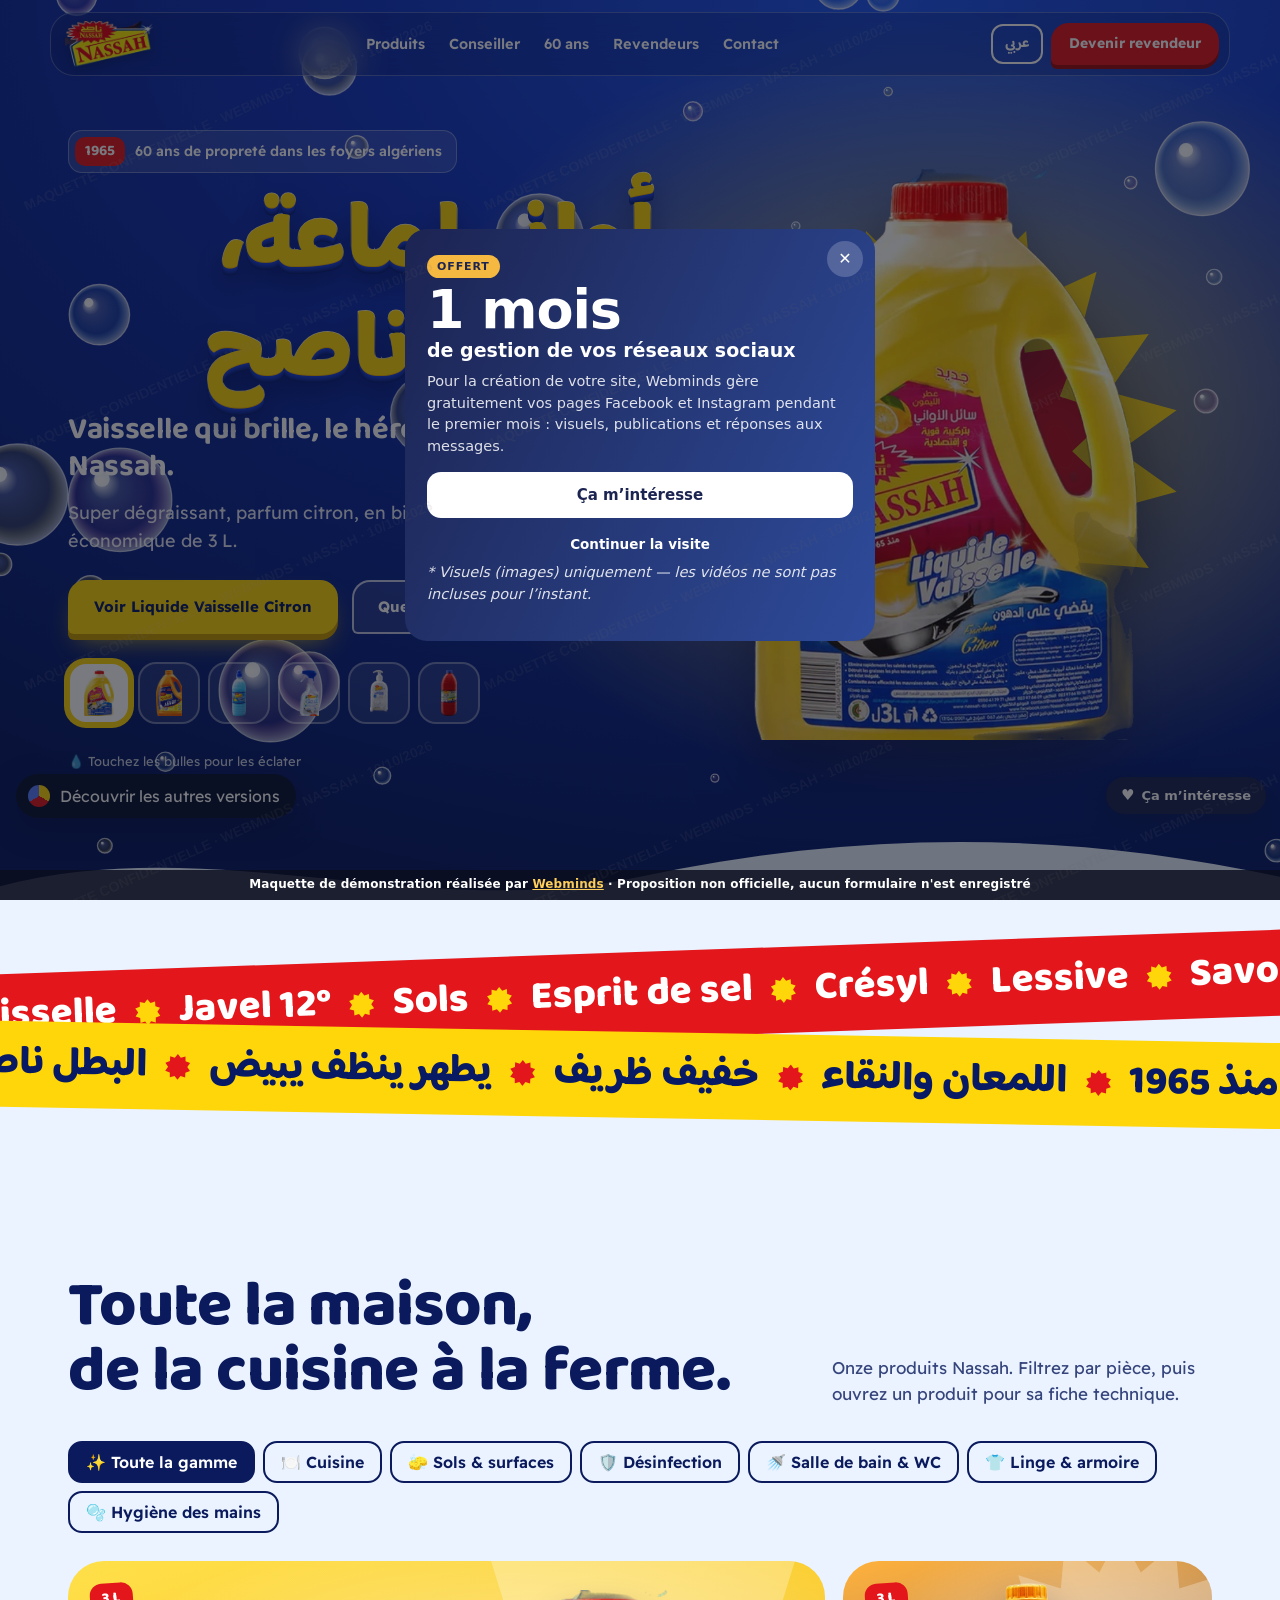
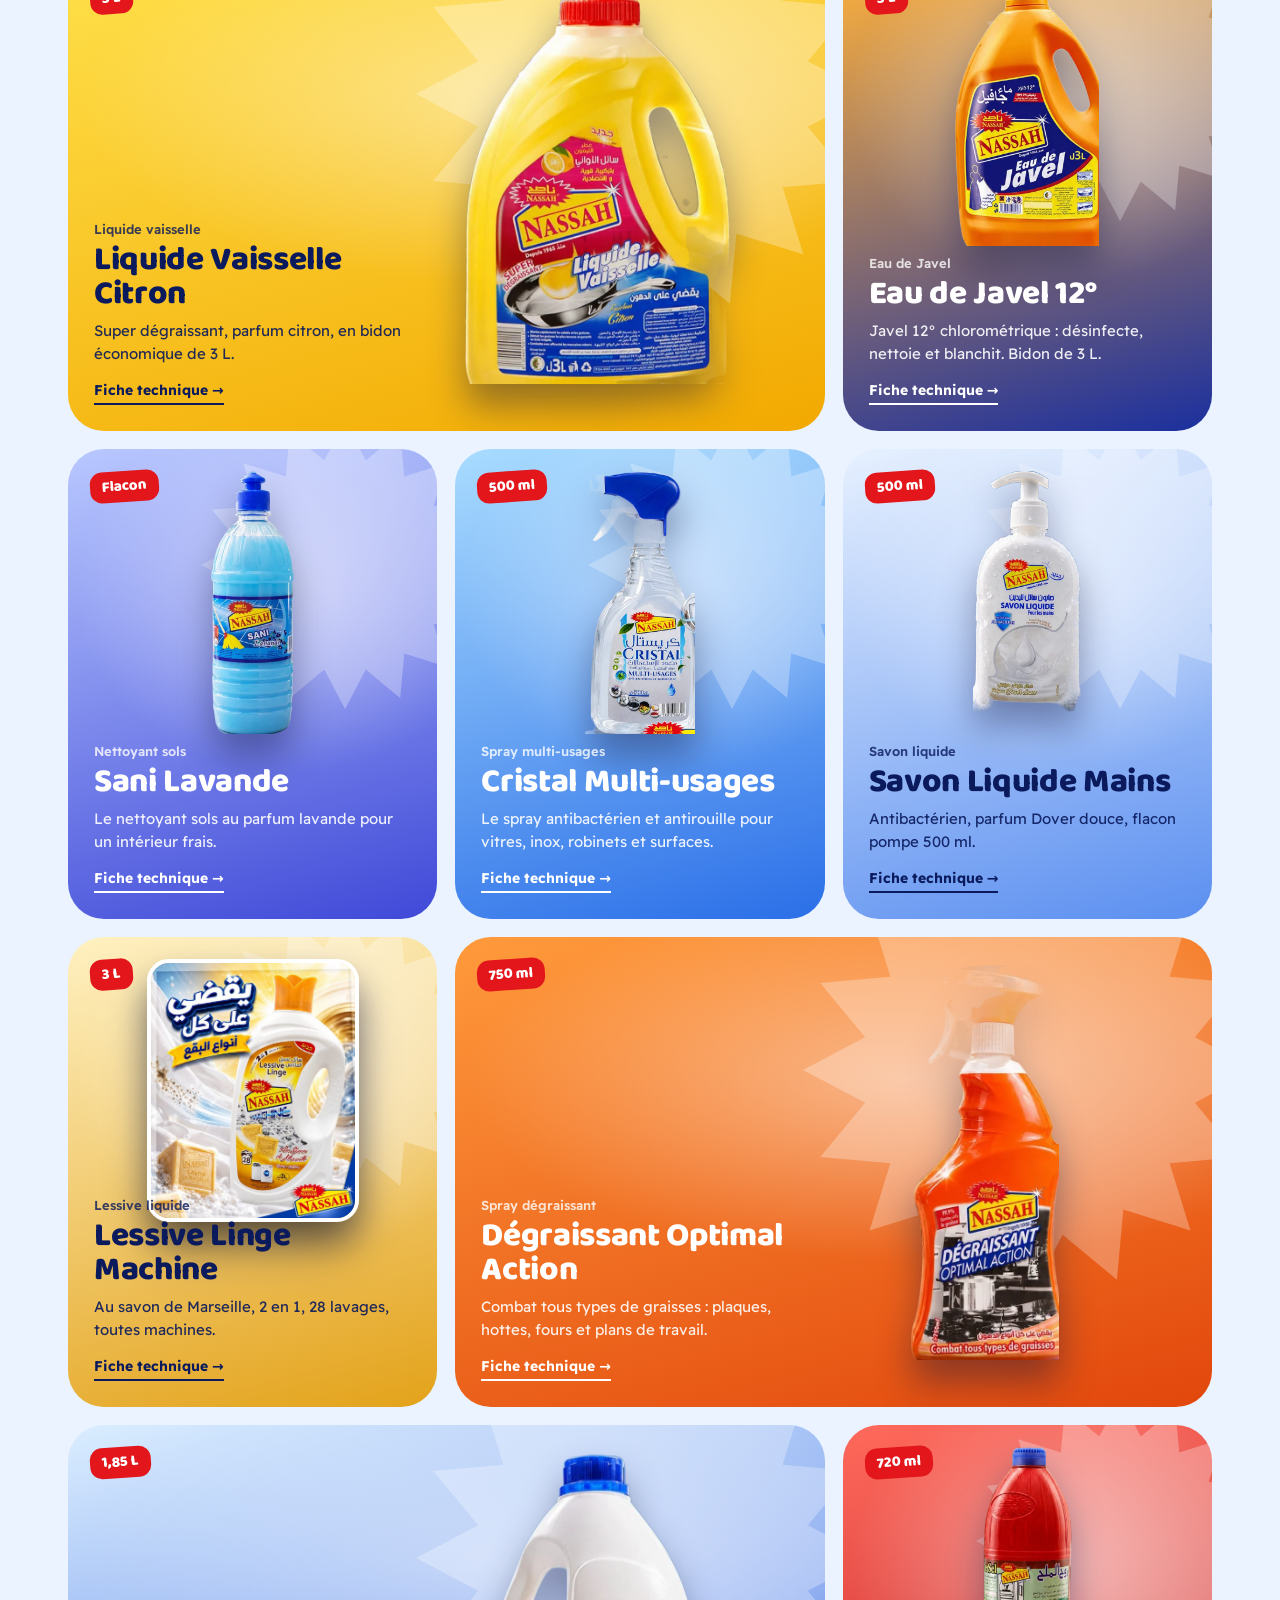
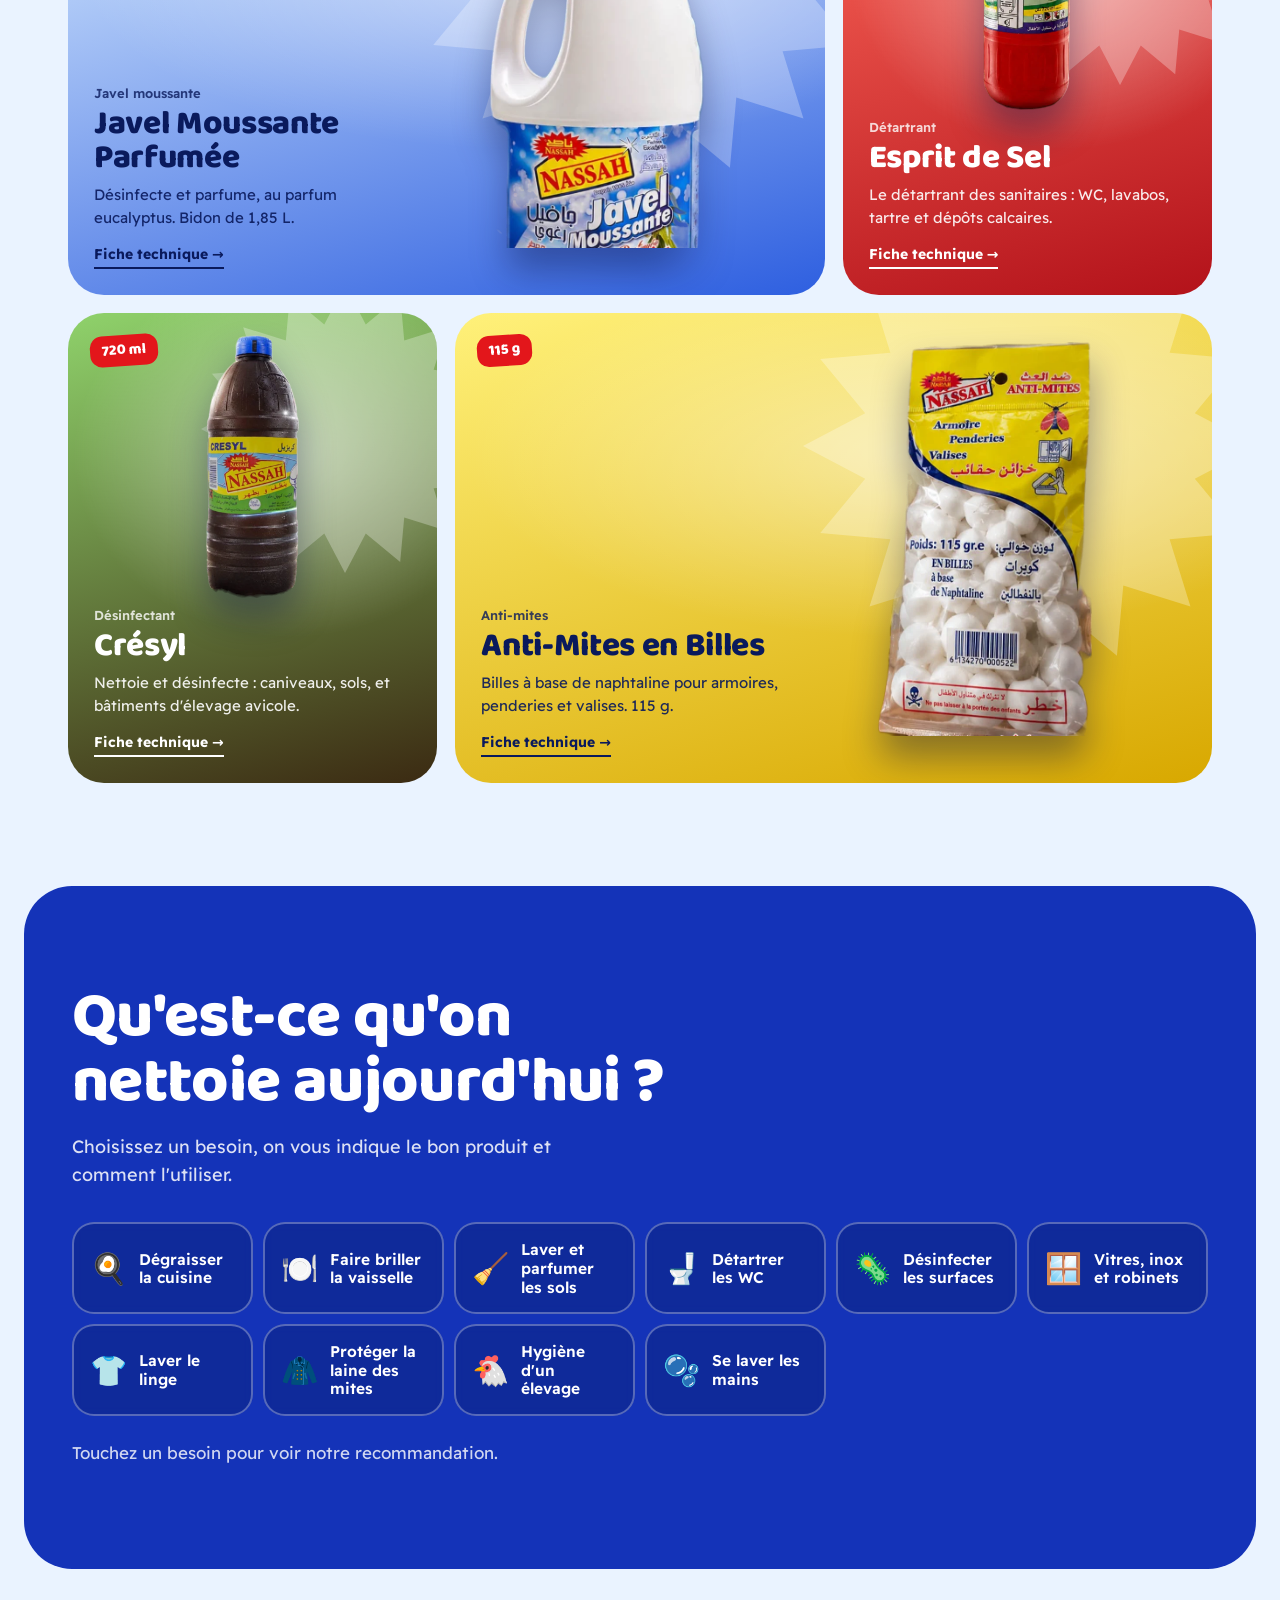
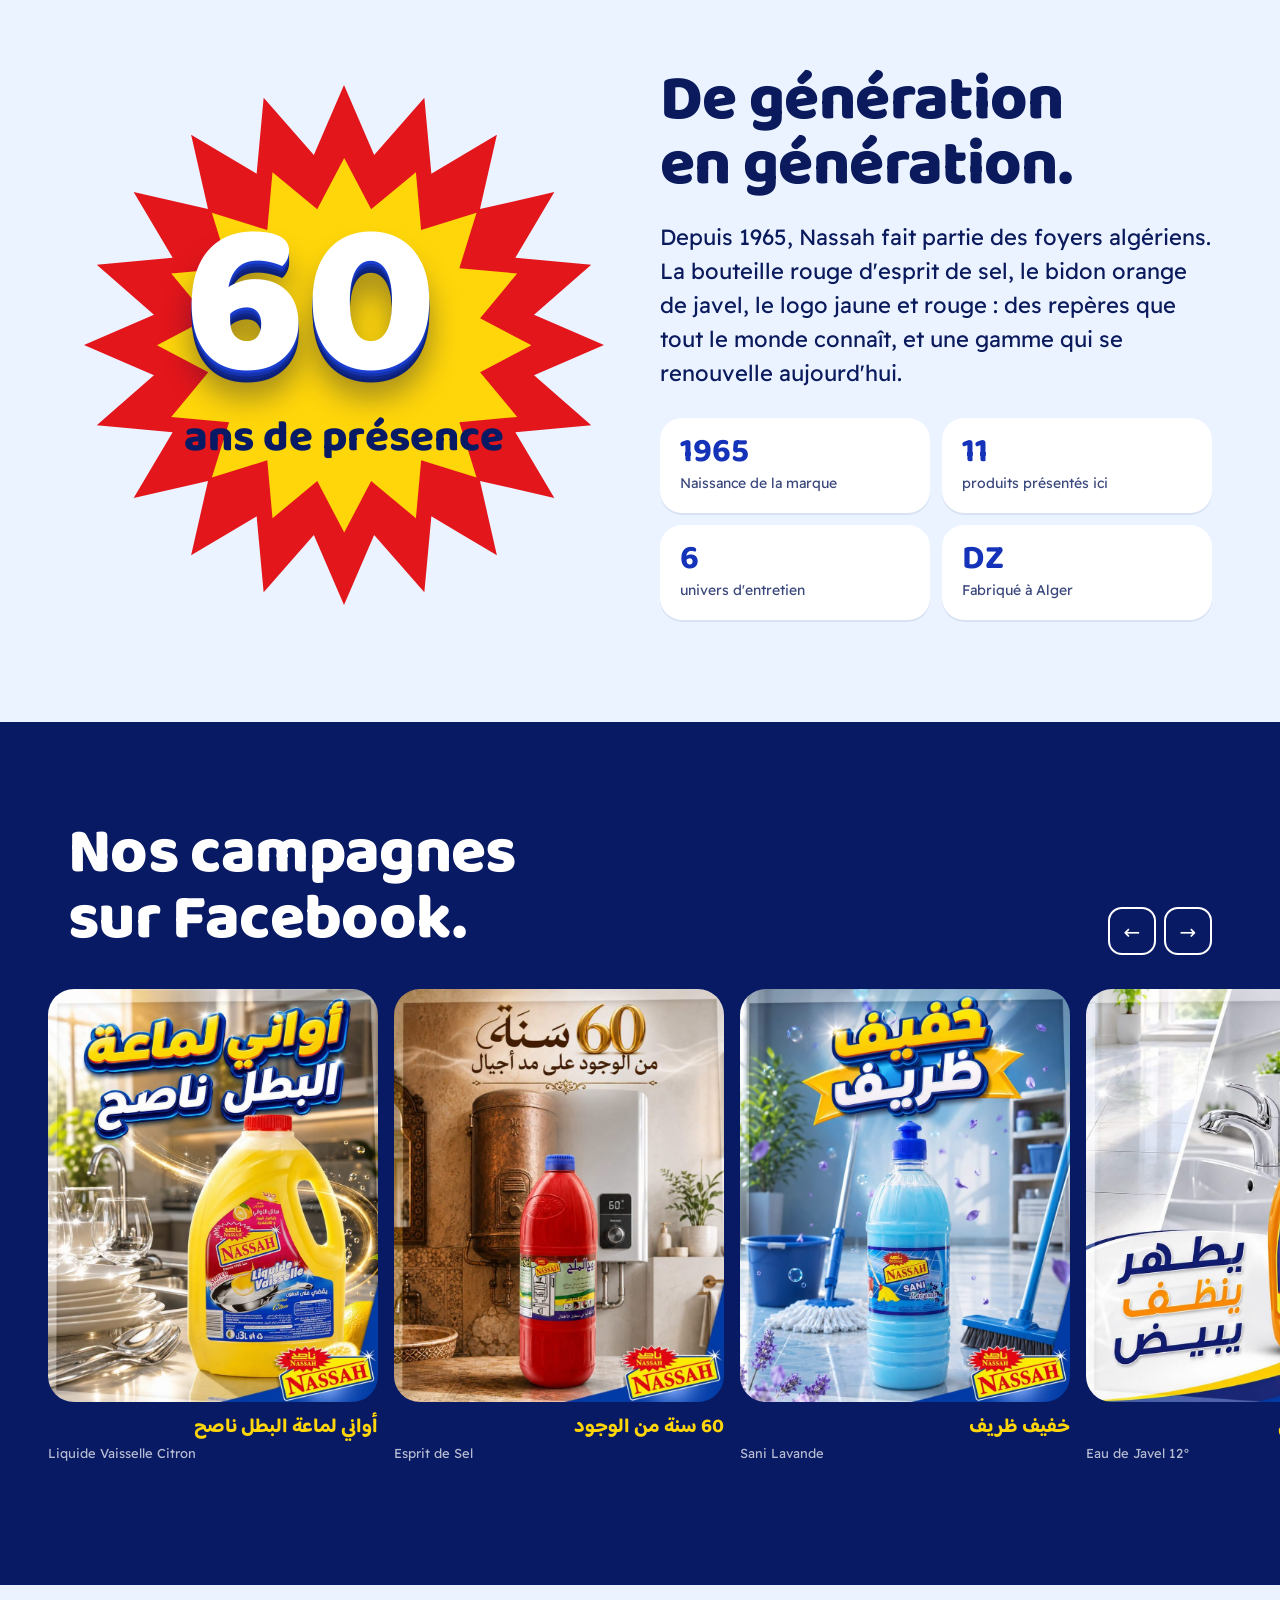
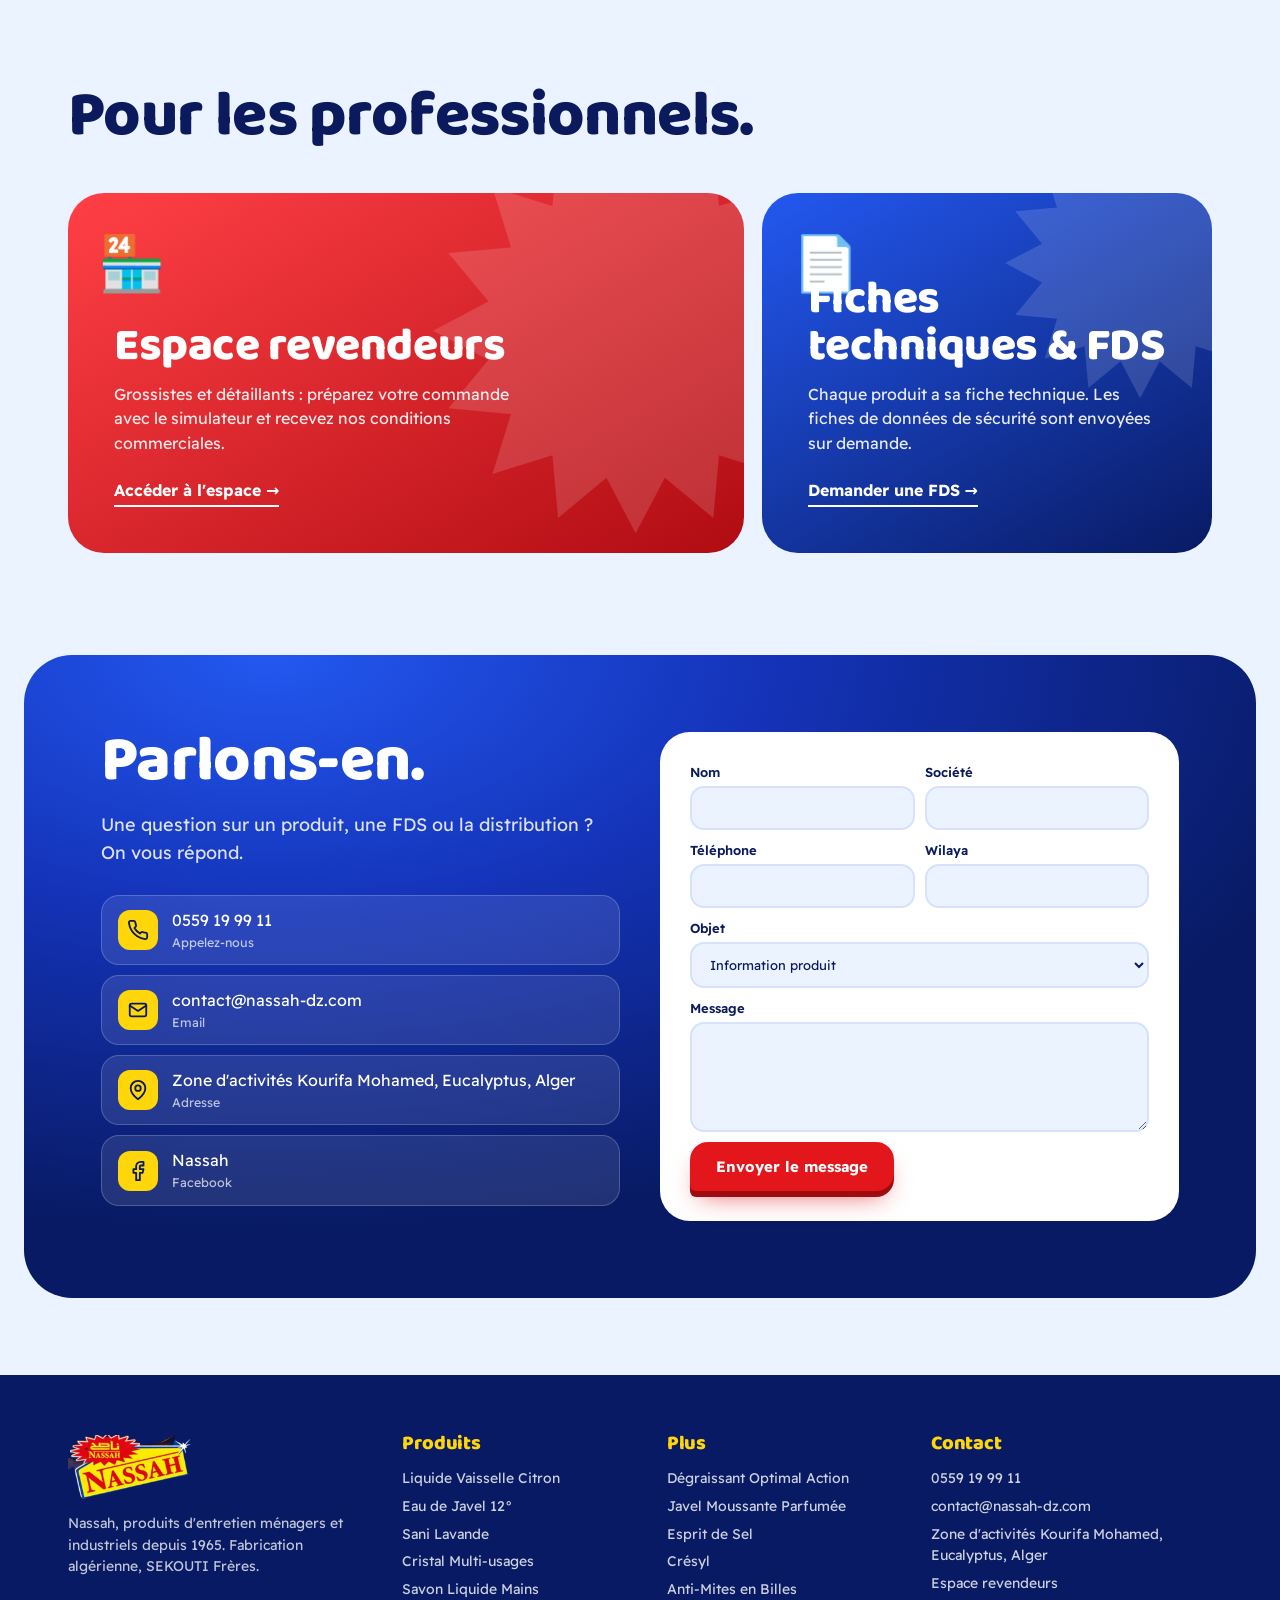
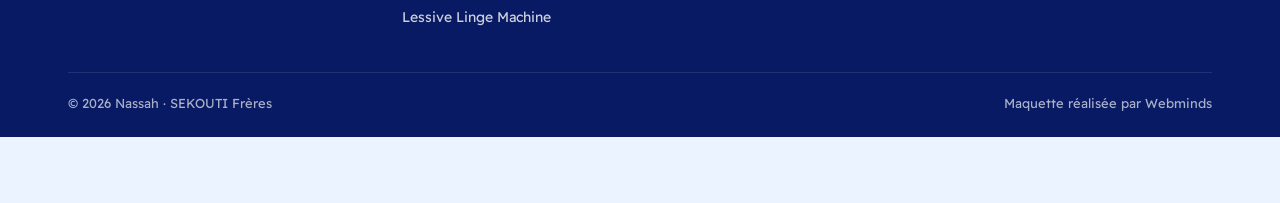
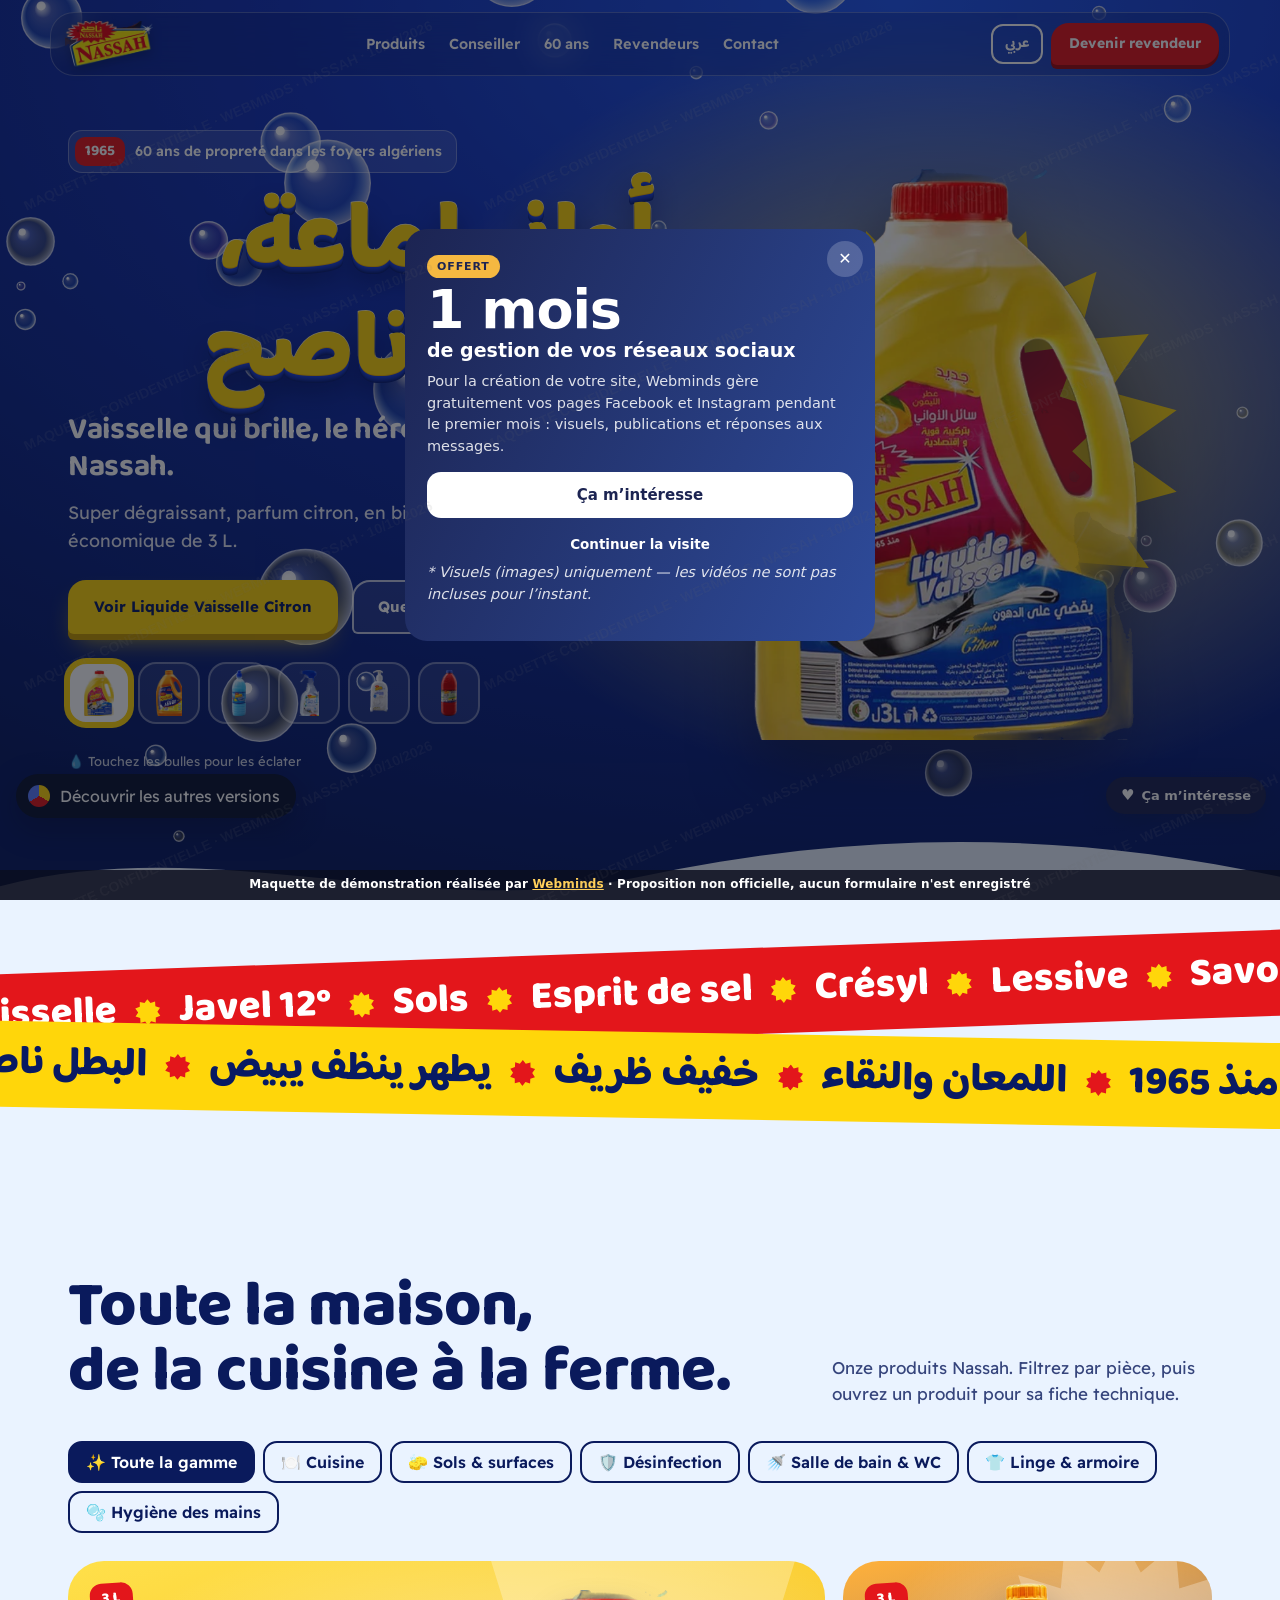
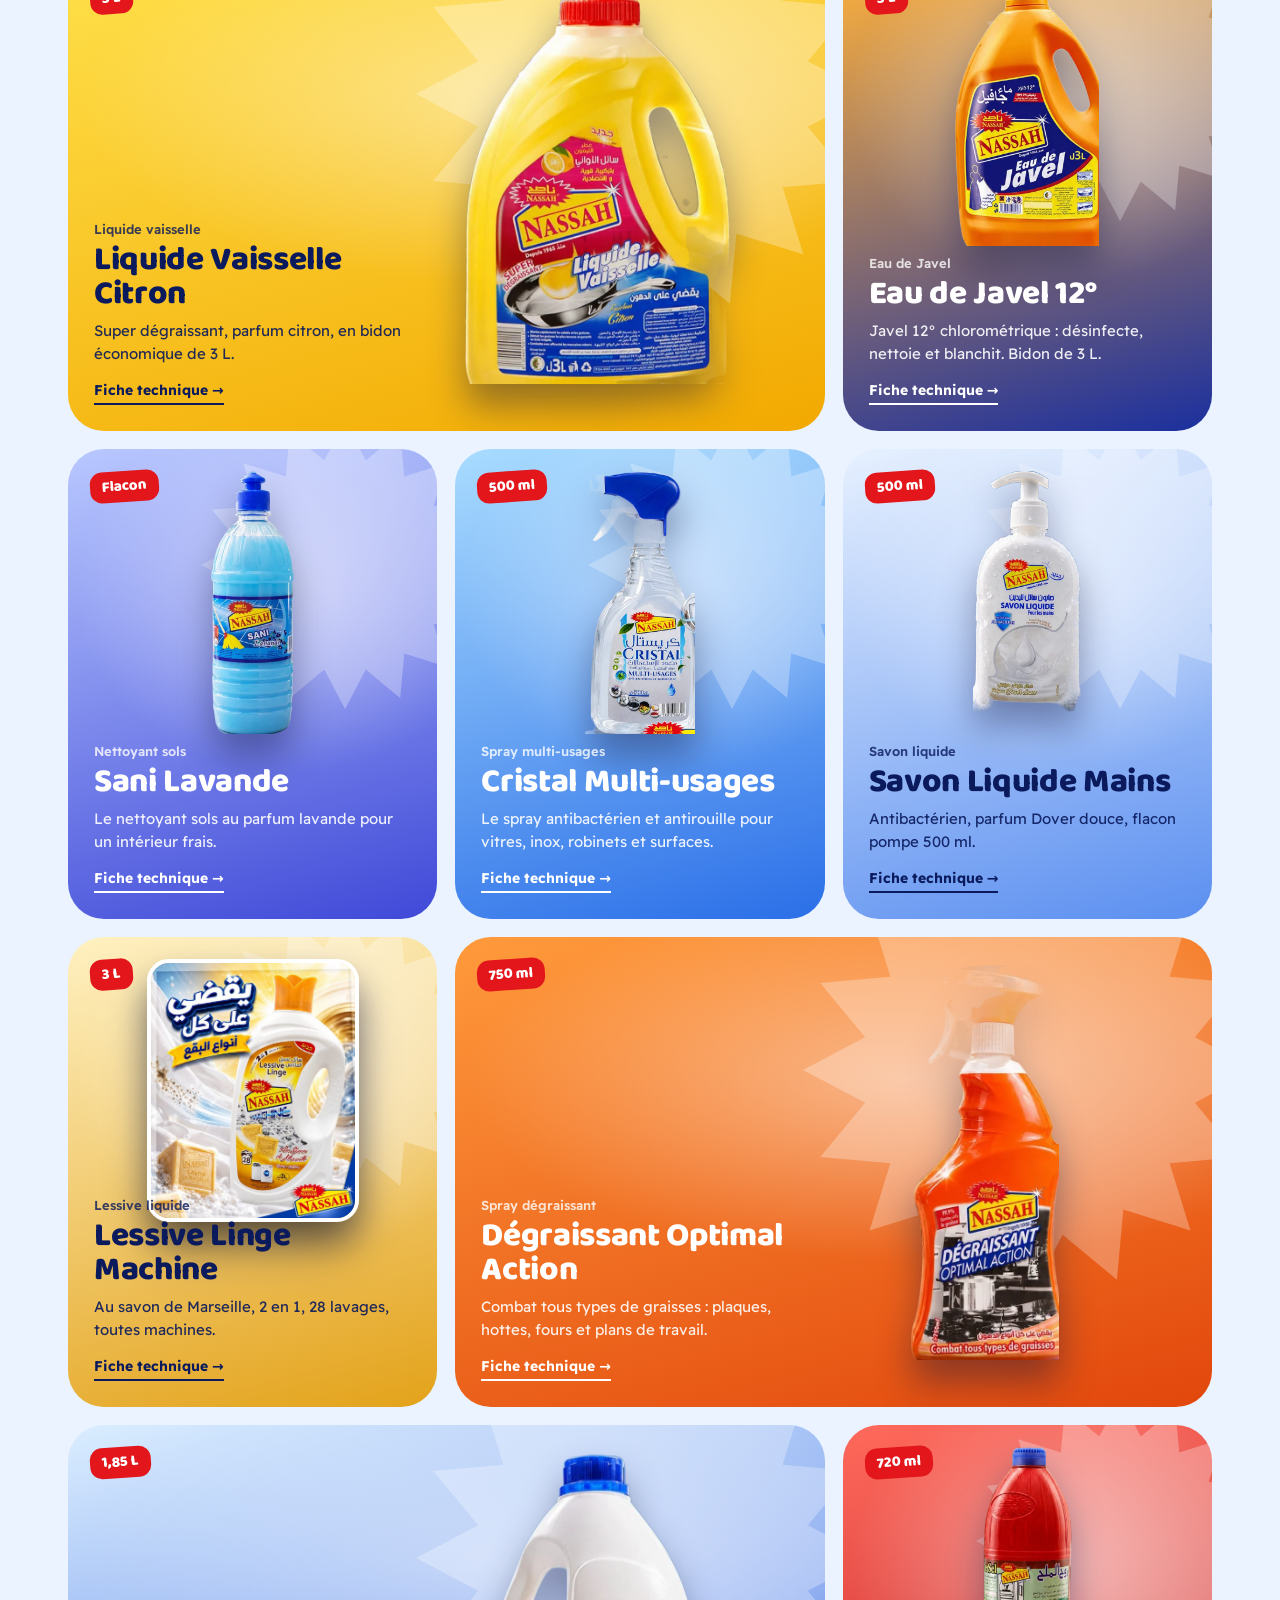
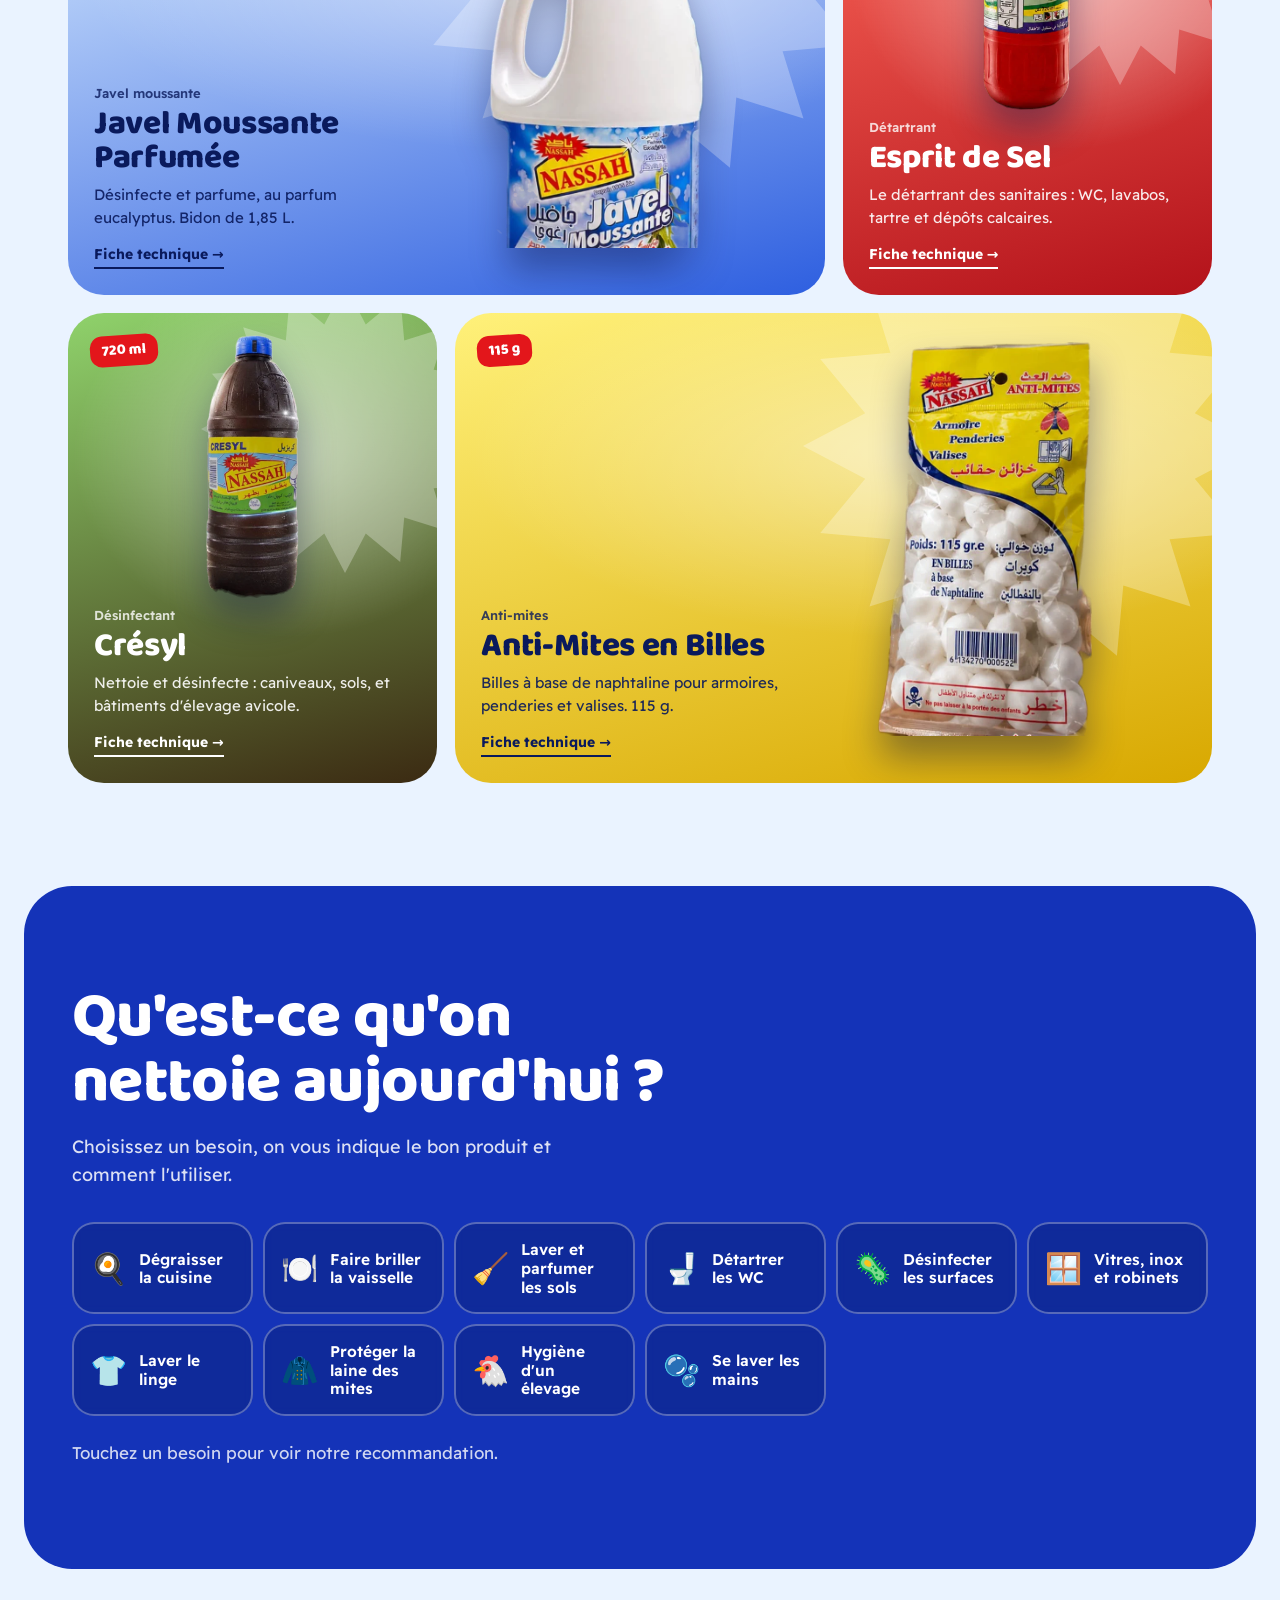
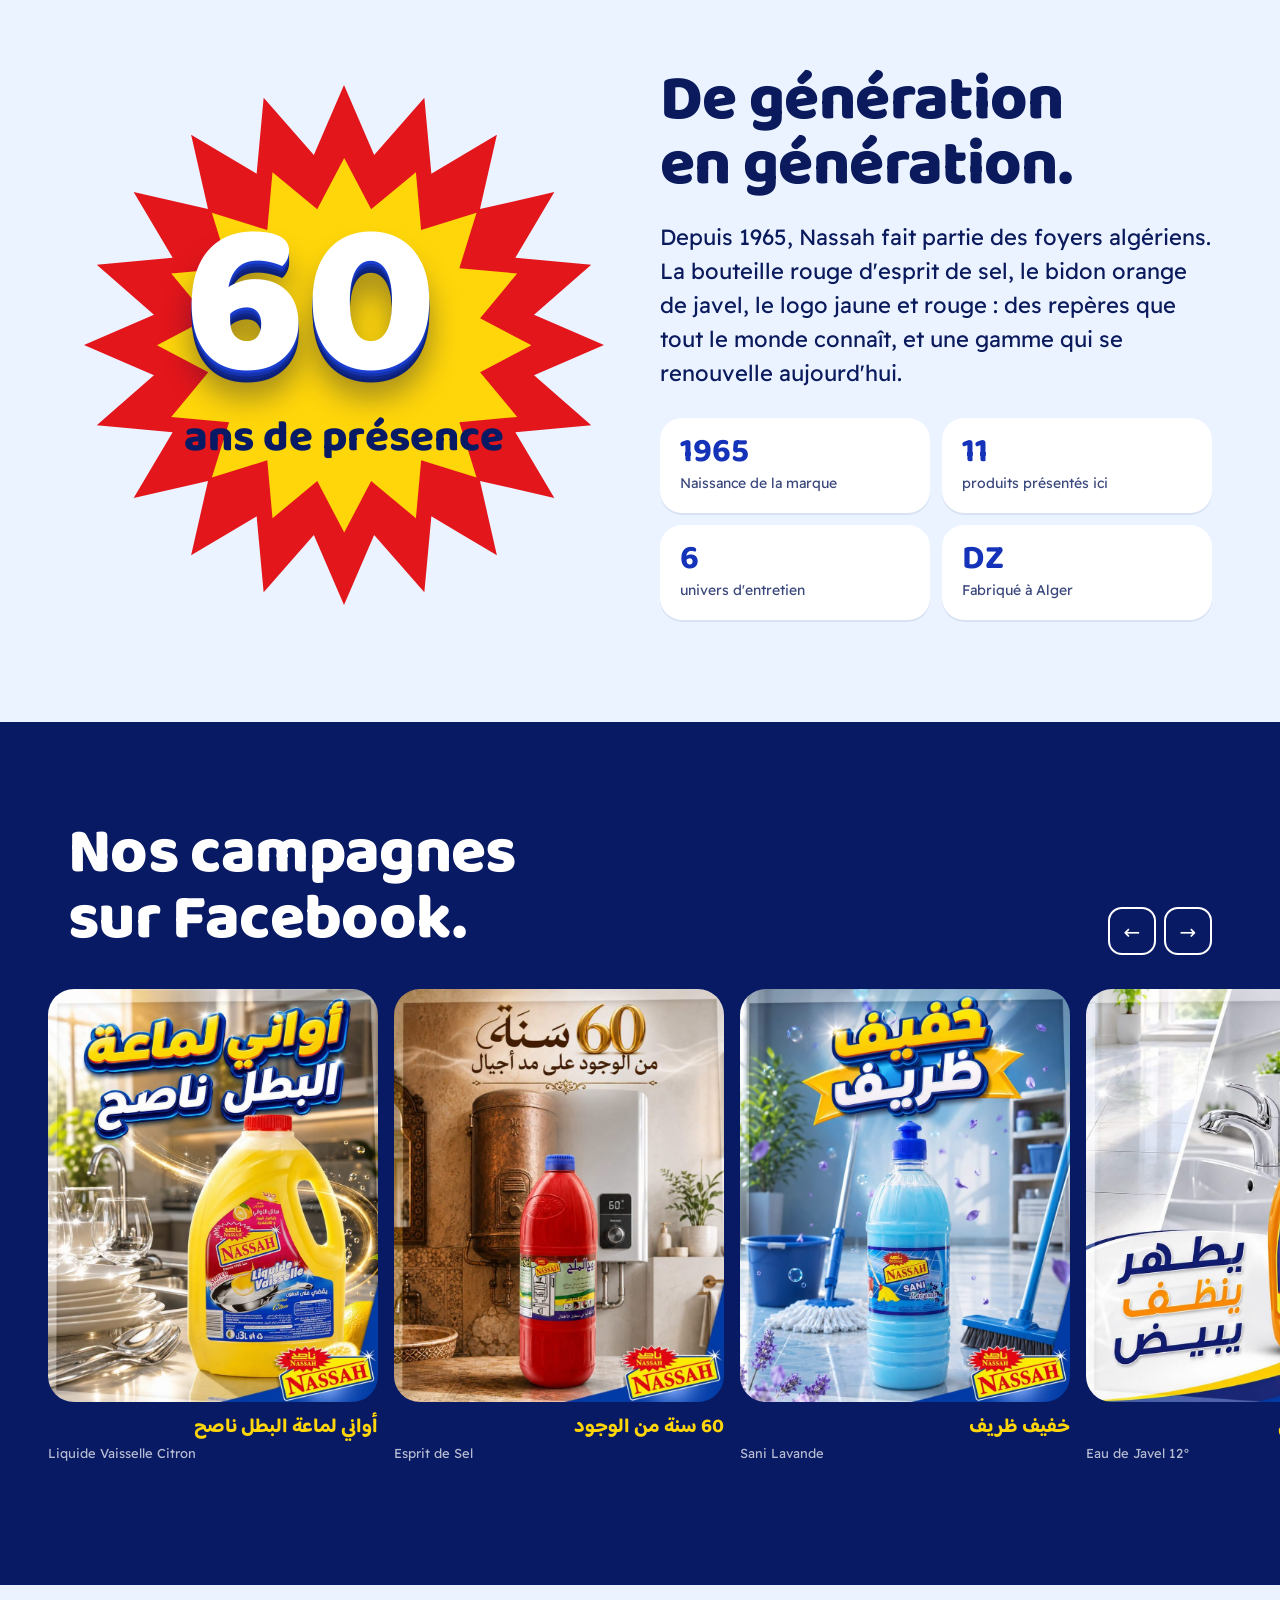
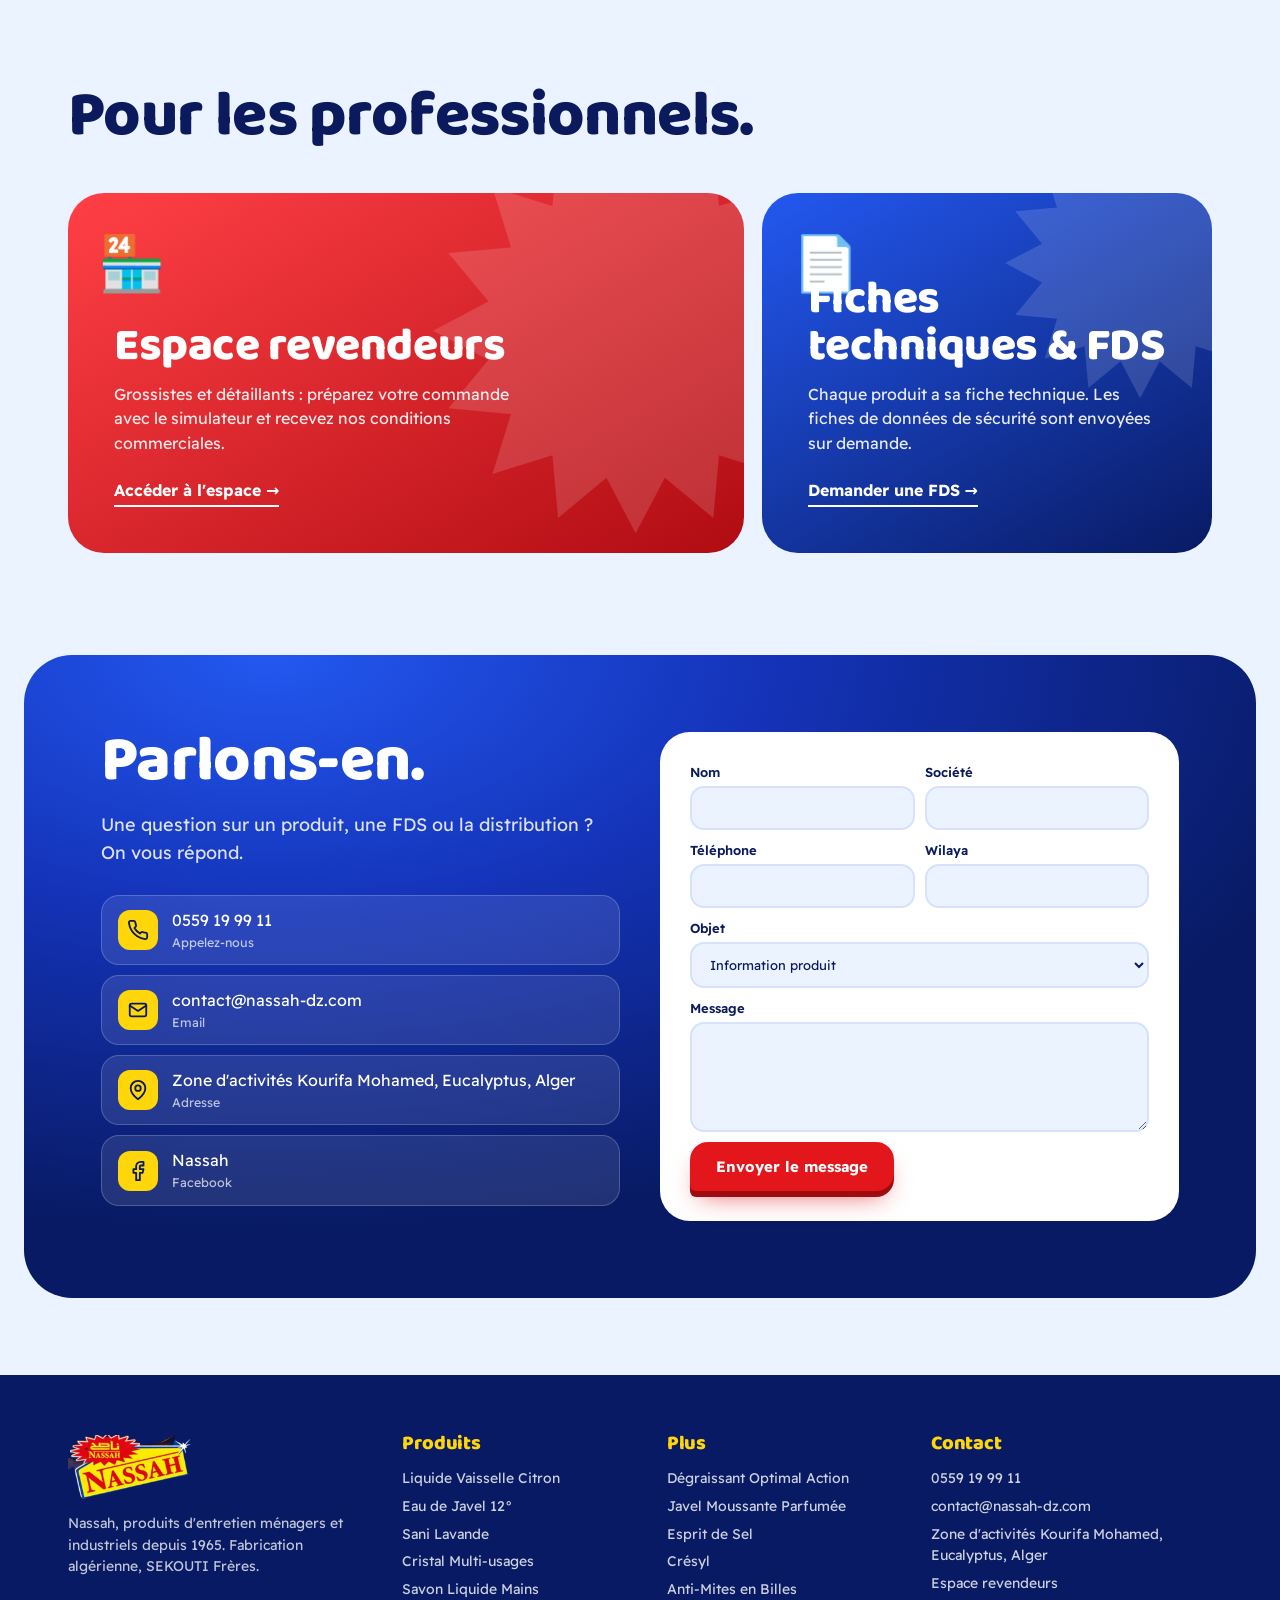
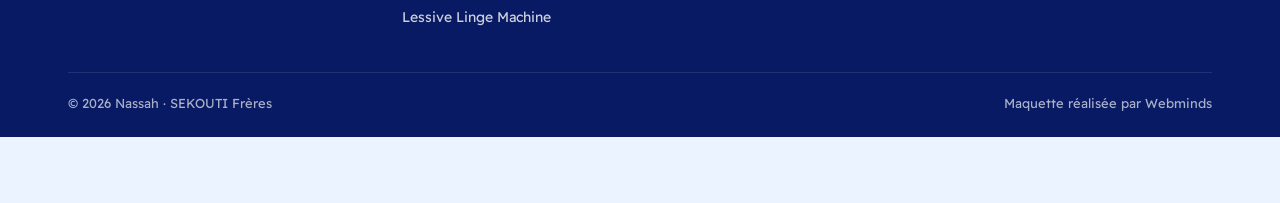
